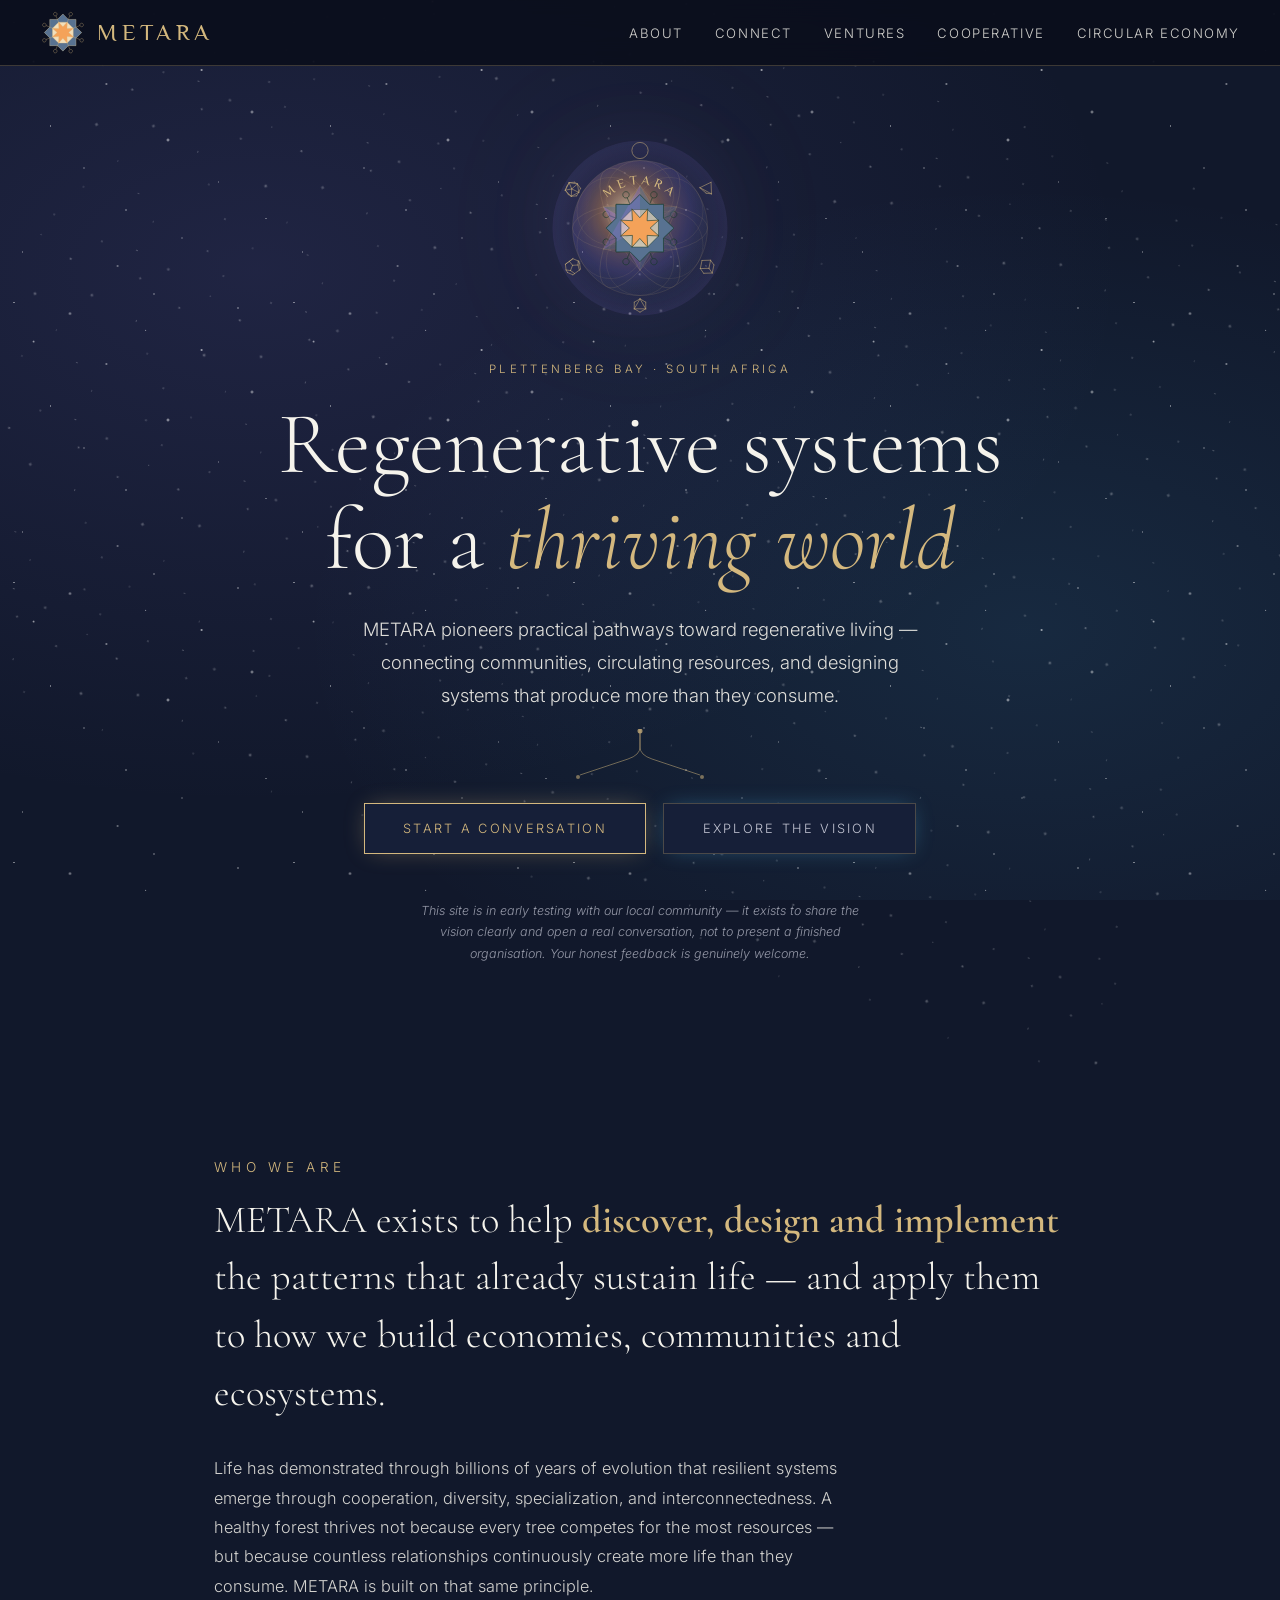
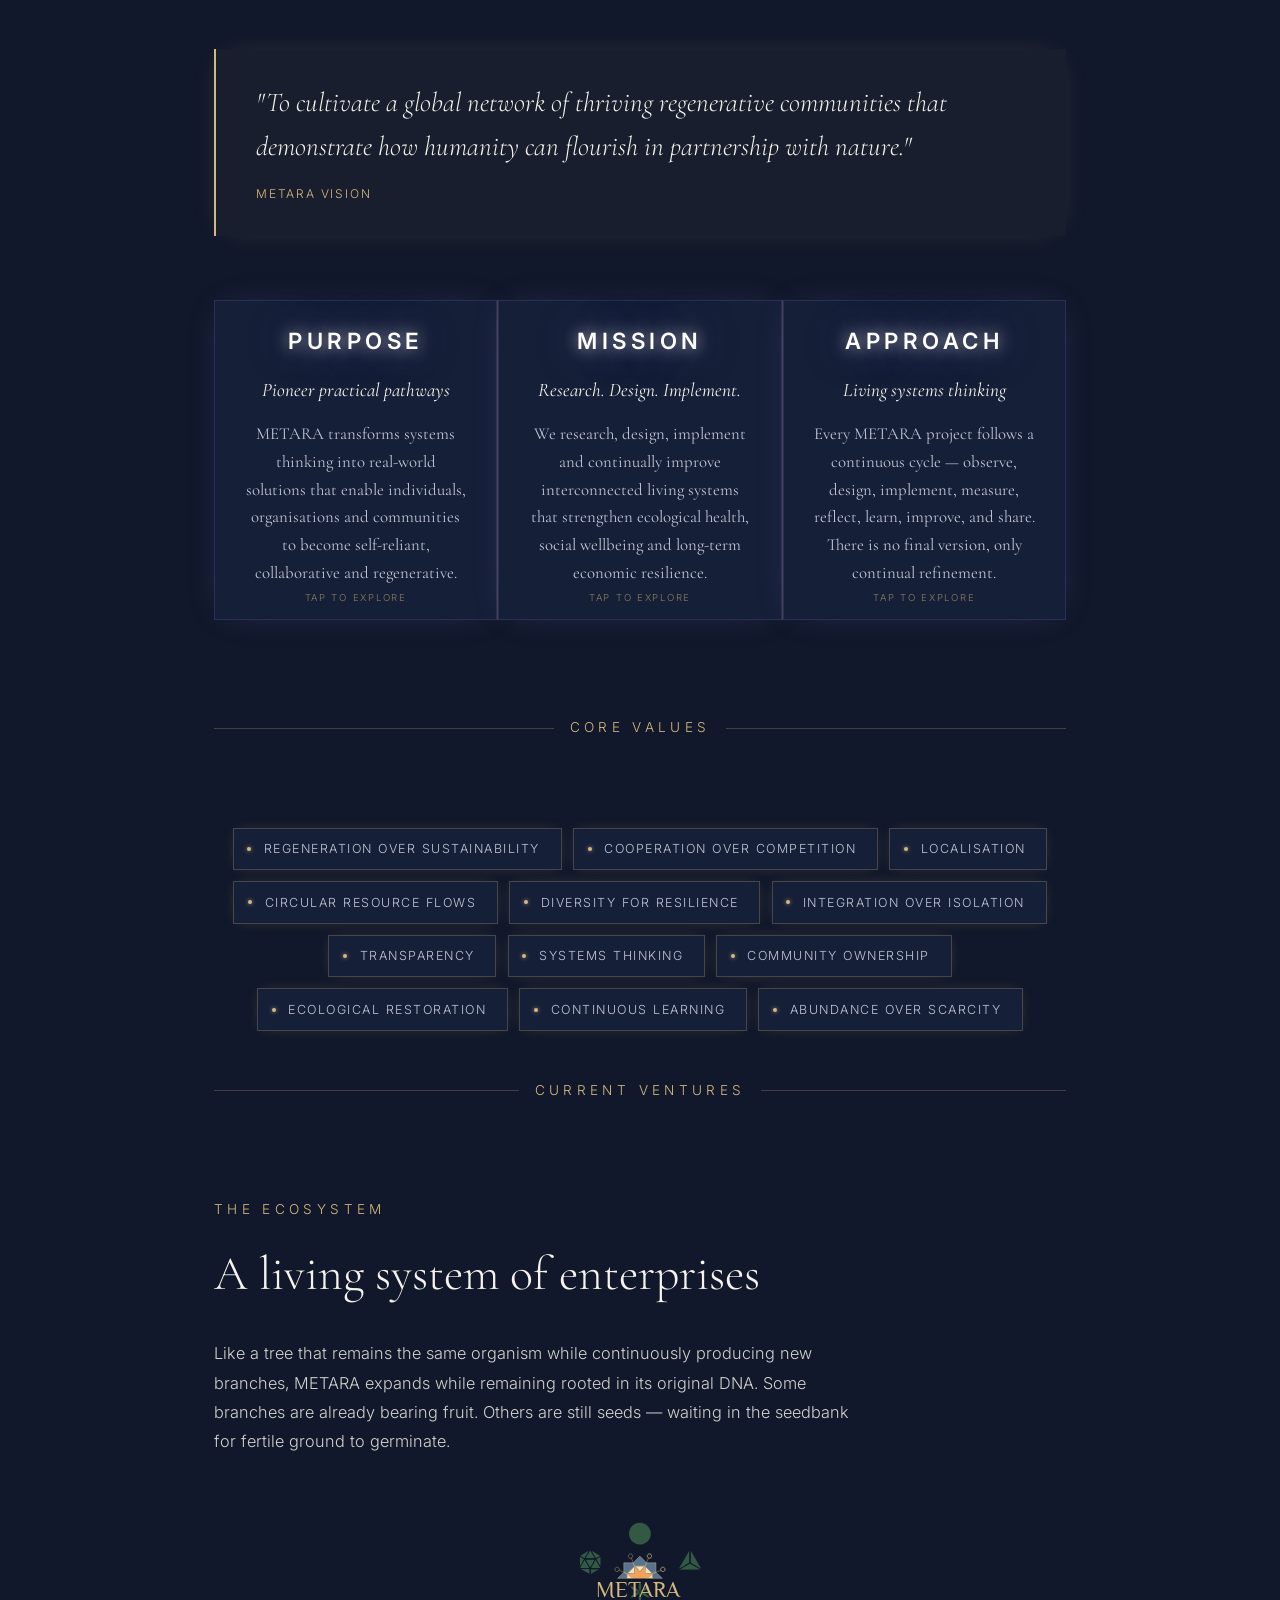
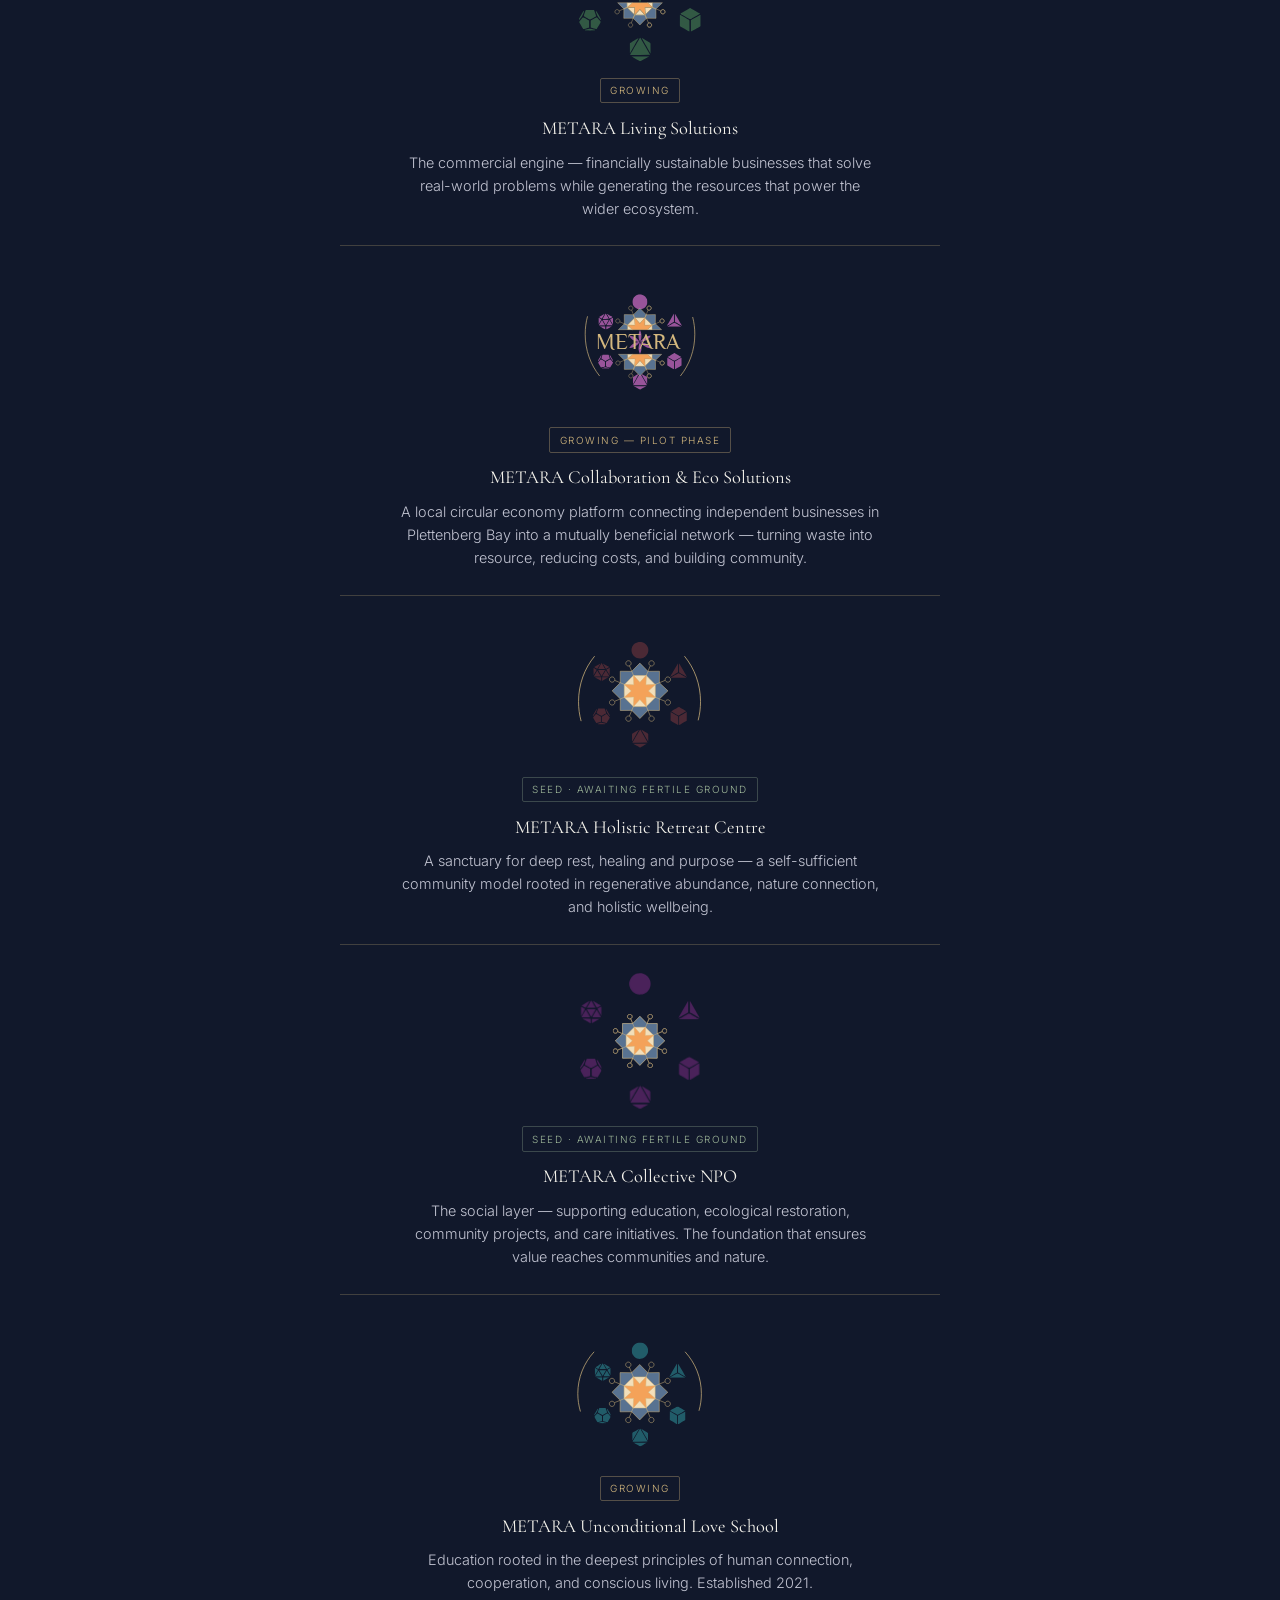
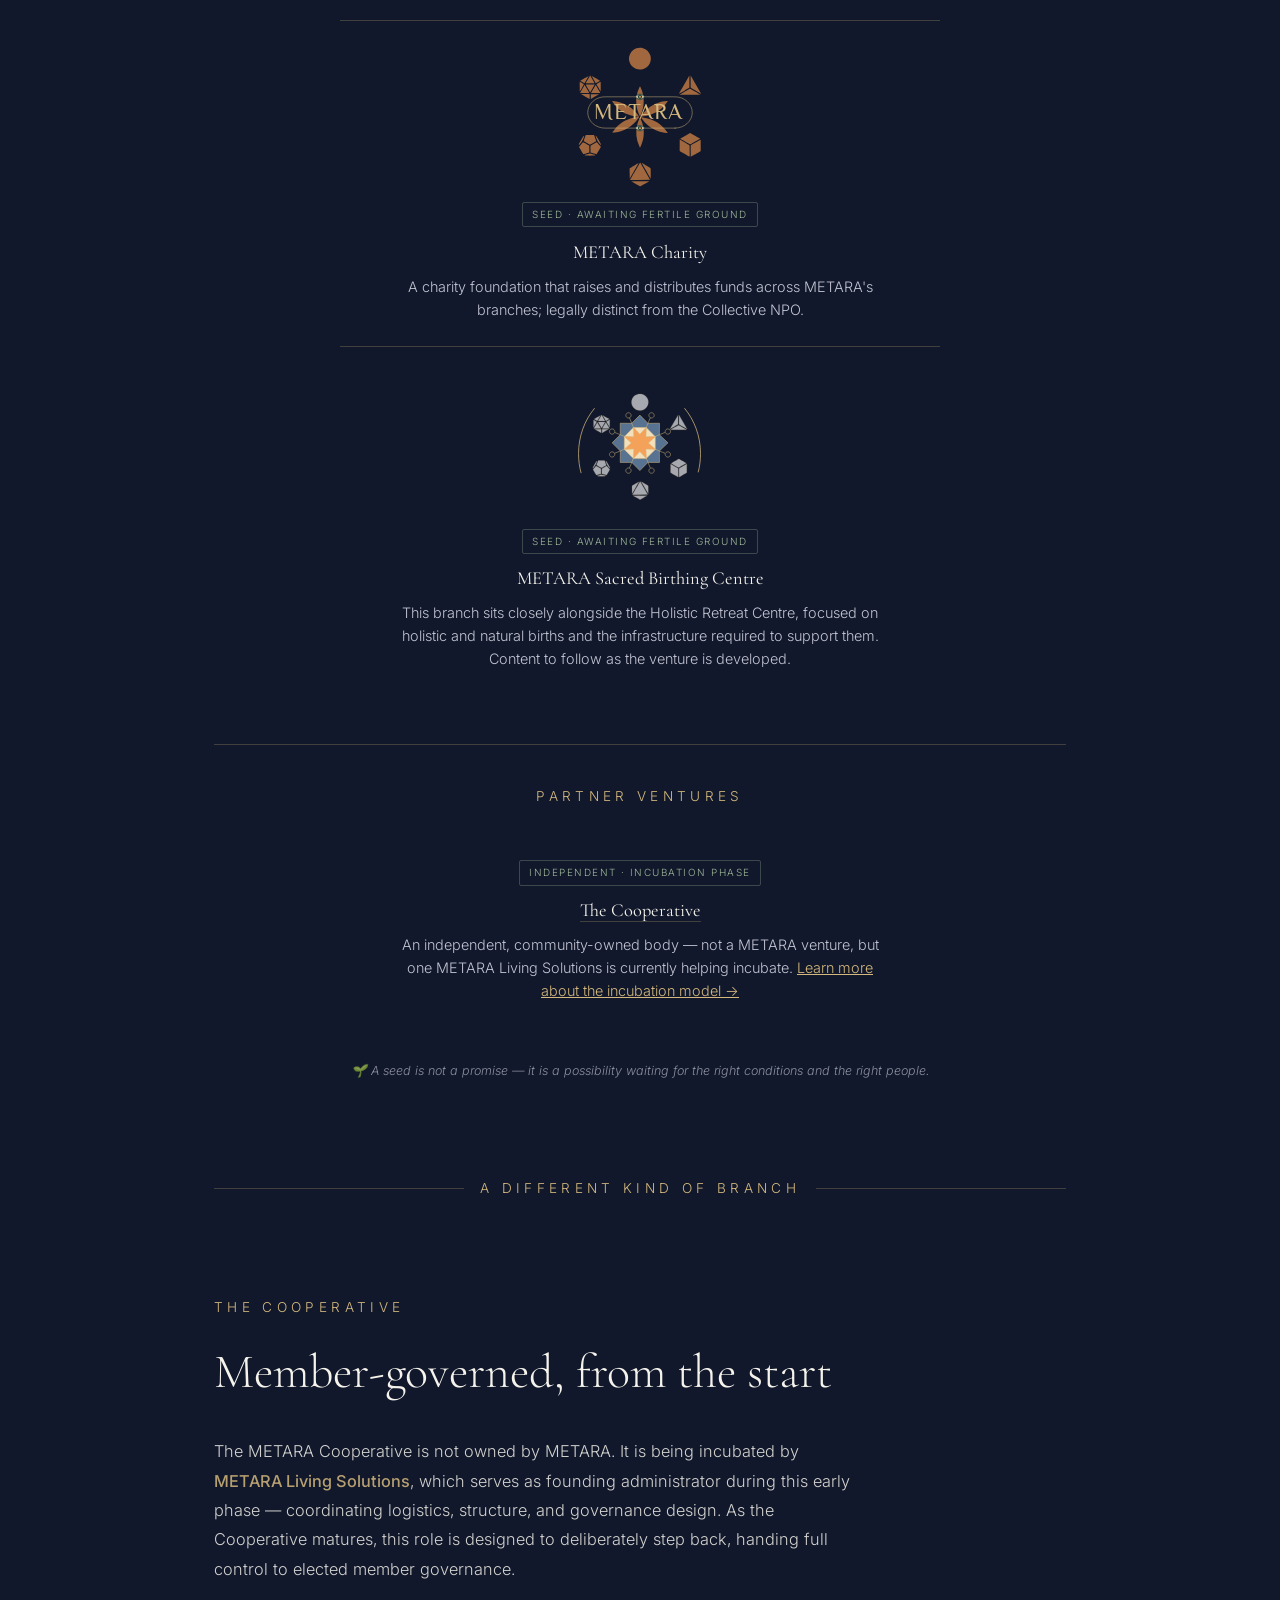
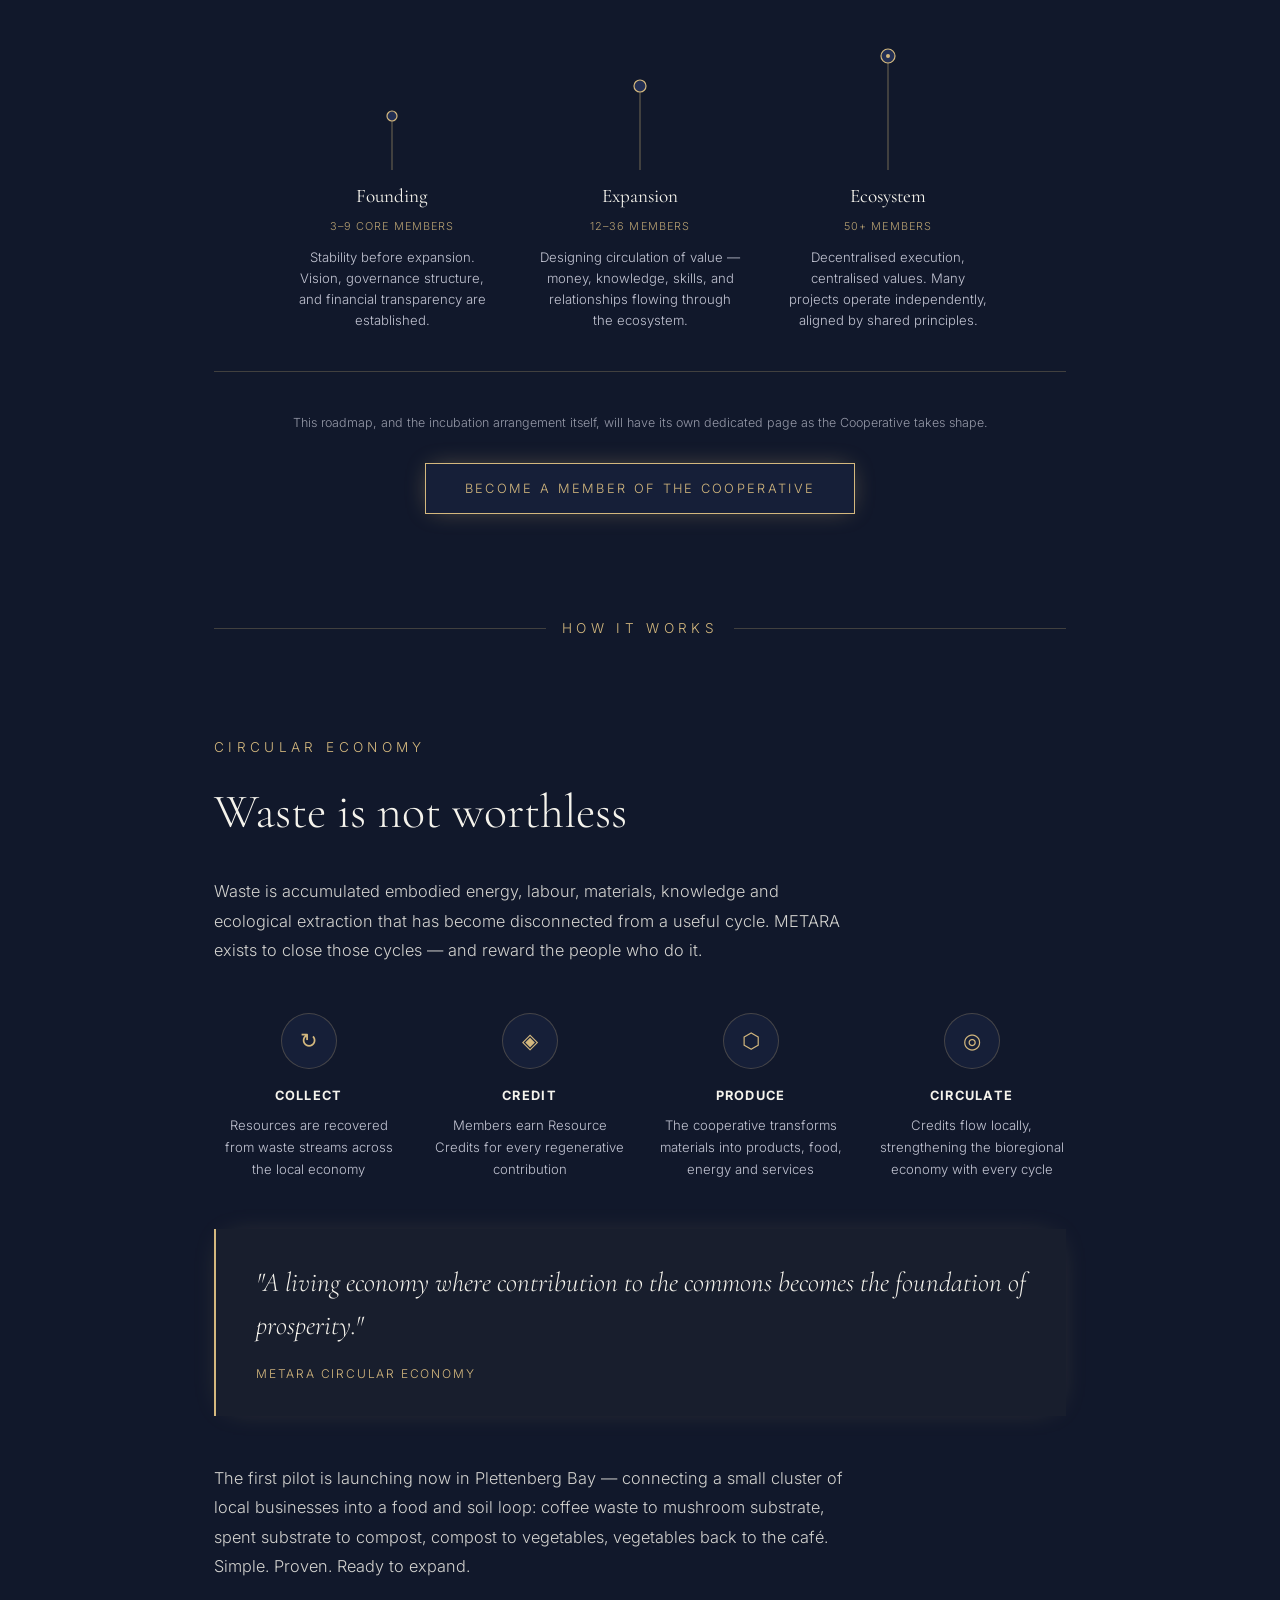
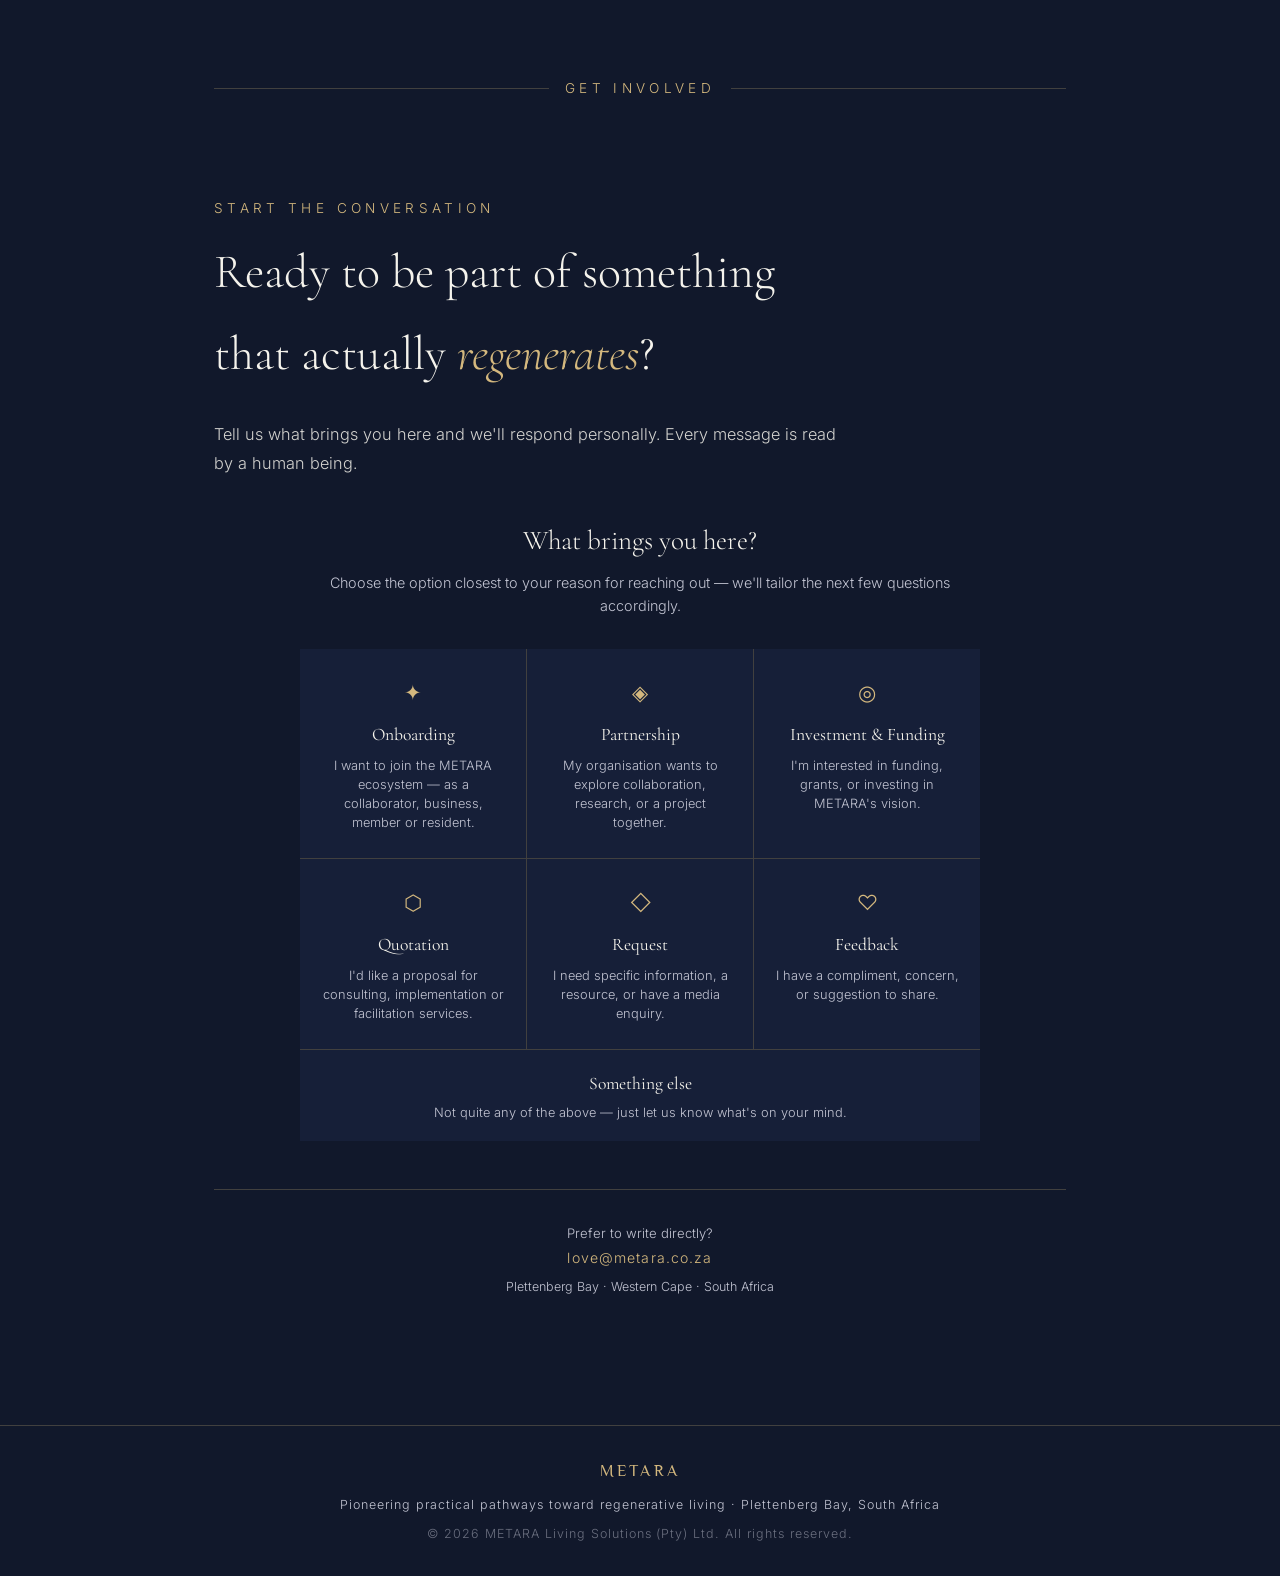
==== index.html @ 715285d2 "Update Index Styling" ====
<!DOCTYPE html>
<html lang="en">
<head>
<meta charset="UTF-8">
<meta name="viewport" content="width=device-width, initial-scale=1.0">
<title>METARA – Regenerative Living Systems</title>
<link rel="preconnect" href="https://fonts.googleapis.com">
<link rel="preconnect" href="https://fonts.gstatic.com" crossorigin>
<link href="https://fonts.googleapis.com/css2?family=Cormorant+Garamond:ital,wght@0,300;0,400;0,600;1,300;1,400;1,600&family=Inter:wght@300;400;500;600&family=Philosopher:ital,wght@0,400;0,700;1,400&display=swap" rel="stylesheet">
<style>
  *, *::before, *::after { box-sizing: border-box; margin: 0; padding: 0; }

  :root {
    --deep: #11182b;
    --cosmos: #161f38;
    --indigo: #232f54;
    --accent: #4fc3f7;
    --gold: #d4b87e;
    --glow: #7b6fd4;
    --text: #f5f3ec;
    --muted: #c2c4d2;
    --border: rgba(212,184,126,0.25);
    --radius: 2px;

    /* METARA mark — logo colours, adjust here to restyle the symbol everywhere */
    --logo-c1: #587291;
    --logo-c2: #f2dfbb;
    --logo-c3: #f4a259;
    --logo-c4: #f5f3ec;
    --logo-stroke: #d4b87e;
  }

  html { scroll-behavior: smooth; overflow-x: hidden; max-width: 100%; }

  svg, img { max-width: 100%; }

  body {
    background: var(--deep);
    color: var(--text);
    font-family: 'Inter', sans-serif;
    font-weight: 300;
    line-height: 1.7;
    overflow-x: hidden;
  }

  /* ── STAR FIELD ── */
  .stars {
    position: fixed; inset: 0; z-index: 0; pointer-events: none;
    background:
      radial-gradient(ellipse at 20% 30%, rgba(123,111,212,0.14) 0%, transparent 60%),
      radial-gradient(ellipse at 80% 70%, rgba(79,195,247,0.10) 0%, transparent 50%),
      var(--deep);
  }
  .stars::before, .stars::after {
    content: '';
    position: absolute; inset: 0;
    background-image:
      radial-gradient(1px 1px at 5% 8%, rgba(255,255,255,0.9) 0%, transparent 100%),
      radial-gradient(1.5px 1.5px at 12% 22%, rgba(255,255,255,0.6) 0%, transparent 100%),
      radial-gradient(1px 1px at 18% 45%, rgba(255,255,255,0.8) 0%, transparent 100%),
      radial-gradient(2px 2px at 25% 12%, rgba(255,255,255,0.5) 0%, transparent 100%),
      radial-gradient(1px 1px at 30% 60%, rgba(255,255,255,0.7) 0%, transparent 100%),
      radial-gradient(1.5px 1.5px at 38% 30%, rgba(255,255,255,0.6) 0%, transparent 100%),
      radial-gradient(1px 1px at 45% 75%, rgba(255,255,255,0.9) 0%, transparent 100%),
      radial-gradient(1px 1px at 52% 18%, rgba(255,255,255,0.5) 0%, transparent 100%),
      radial-gradient(2px 2px at 60% 50%, rgba(255,255,255,0.7) 0%, transparent 100%),
      radial-gradient(1px 1px at 65% 85%, rgba(255,255,255,0.6) 0%, transparent 100%),
      radial-gradient(1.5px 1.5px at 72% 25%, rgba(255,255,255,0.8) 0%, transparent 100%),
      radial-gradient(1px 1px at 78% 65%, rgba(255,255,255,0.5) 0%, transparent 100%),
      radial-gradient(1px 1px at 85% 10%, rgba(255,255,255,0.9) 0%, transparent 100%),
      radial-gradient(2px 2px at 90% 40%, rgba(255,255,255,0.6) 0%, transparent 100%),
      radial-gradient(1px 1px at 95% 78%, rgba(255,255,255,0.7) 0%, transparent 100%),
      radial-gradient(1px 1px at 8% 90%, rgba(255,255,255,0.6) 0%, transparent 100%),
      radial-gradient(1.5px 1.5px at 42% 95%, rgba(255,255,255,0.5) 0%, transparent 100%),
      radial-gradient(1px 1px at 55% 5%, rgba(255,255,255,0.8) 0%, transparent 100%);
    background-size: 280px 280px;
  }
  .stars::after {
    background-size: 180px 180px;
    background-position: 90px 60px;
    opacity: 0.55;
    transform: rotate(20deg);
    animation: twinkle 6s ease-in-out infinite;
  }
  @keyframes twinkle {
    0%, 100% { opacity: 0.4; }
    50% { opacity: 0.7; }
  }
  @media (prefers-reduced-motion: reduce) {
    .stars::after { animation: none; }
  }

  /* ── LAYOUT ── */
  .wrap { position: relative; z-index: 1; }

  section { padding: 6rem 1.5rem; max-width: 900px; margin: 0 auto; scroll-margin-top: calc(var(--nav-h, 90px) + 20px); }

  /* ── NAV ── */
  nav {
    position: fixed; top: 0; left: 0; right: 0; z-index: 100;
    display: flex; align-items: center; justify-content: space-between;
    padding: 0.6rem 2.5rem;
    background: rgba(10,14,26,0.85);
    backdrop-filter: blur(12px);
    border-bottom: 1px solid var(--border);
  }
  nav .nav-logo {
    font-family: 'Philosopher', serif;
    font-size: 1.45rem; font-weight: 400; letter-spacing: 0.2em;
    color: var(--gold); text-decoration: none;
    display: inline-flex; align-items: center; gap: 0.7rem;
  }
  .nav-logo-mark { display: inline-flex; align-items: center; height: 46px; flex-shrink: 0; }
  .nav-logo-mark svg { height: 100%; width: auto; display: block; }
  nav ul { list-style: none; display: flex; gap: 2rem; }
  nav ul a {
    color: var(--text); opacity: 0.85; text-decoration: none;
    font-size: 0.82rem; letter-spacing: 0.12em; text-transform: uppercase;
    transition: color 0.3s, opacity 0.3s;
  }
  nav ul a:hover { color: var(--accent); opacity: 1; }

  /* ── NAV TOGGLE (mobile dropdown) ── */
  .nav-toggle {
    display: none; flex-direction: column; justify-content: center; gap: 5px;
    width: 34px; height: 34px; background: none; border: none; cursor: pointer;
    padding: 0; z-index: 101;
  }
  .nav-toggle span {
    display: block; width: 100%; height: 1px; background: var(--gold);
    transition: transform 0.3s ease, opacity 0.3s ease;
  }
  .nav-toggle[aria-expanded="true"] span:nth-child(1) { transform: translateY(6px) rotate(45deg); }
  .nav-toggle[aria-expanded="true"] span:nth-child(2) { opacity: 0; }
  .nav-toggle[aria-expanded="true"] span:nth-child(3) { transform: translateY(-6px) rotate(-45deg); }

  /* ── HERO ── */
  .hero {
    min-height: 100vh; display: flex; flex-direction: column;
    align-items: center; justify-content: center;
    text-align: center; padding: 8rem 1.5rem 6rem;
    position: relative; z-index: 1;
  }
  .hero-logo {
    width: 200px; height: 200px;
    display: flex; align-items: center; justify-content: center;
    margin-bottom: 2rem;
    filter: drop-shadow(0 0 40px rgba(123,111,212,0.35)) drop-shadow(0 0 70px rgba(212,184,126,0.15));
    animation: float 6s ease-in-out infinite;
  }
  .hero-logo svg { width: 100%; height: 100%; }
  @keyframes float {
    0%, 100% { transform: translateY(0); }
    50% { transform: translateY(-10px); }
  }
  .hero-eyebrow {
    font-size: 0.72rem; letter-spacing: 0.3em; text-transform: uppercase;
    color: var(--gold); margin-bottom: 1rem;
  }
  .hero h1 {
    font-family: 'Cormorant Garamond', serif;
    font-size: clamp(2.8rem, 7vw, 5.5rem);
    font-weight: 300; line-height: 1.1;
    color: var(--text); margin-bottom: 1.5rem;
  }
  .hero h1 em { font-style: italic; color: var(--gold); }
  .hero-sub {
    font-size: 1.15rem; color: var(--text); opacity: 0.9; max-width: 580px;
    margin: 0 auto 1rem; line-height: 1.8;
  }
  .hero-fork { display: block; margin: 0 auto; opacity: 0.9; }
  .hero-cta-row { margin-top: 0.5rem; }
  .hero-testing-note {
    margin-top: 2.5rem; max-width: 460px;
    font-size: 0.78rem; font-style: italic; color: var(--muted);
    opacity: 0.75; line-height: 1.7;
  }
  .btn {
    display: inline-block; padding: 0.85rem 2.4rem;
    border: 1px solid var(--gold); color: var(--gold);
    text-decoration: none; font-size: 0.8rem;
    letter-spacing: 0.18em; text-transform: uppercase;
    transition: all 0.3s; margin: 0.4rem;
    background: var(--cosmos);
    box-shadow: 0 0 24px -6px rgba(212,184,126,0.45);
  }
  .btn:hover { background: var(--gold); color: var(--deep); box-shadow: none; }
  .btn-ghost {
    border-color: rgba(200,169,110,0.3); color: var(--muted);
    box-shadow: 0 0 22px -6px rgba(79,195,247,0.4);
  }
  .btn-ghost:hover { border-color: var(--accent); color: var(--accent); background: transparent; box-shadow: none; }

  /* ── DIVIDER ── */
  .divider {
    display: flex; align-items: center; gap: 1rem;
    max-width: 900px; margin: 0 auto; padding: 0 1.5rem;
    position: relative; z-index: 1;
  }
  .divider::before, .divider::after {
    content: ''; flex: 1; height: 1px; background: var(--border);
  }
  .divider span {
    font-size: 0.85rem; letter-spacing: 0.32em; text-transform: uppercase;
    color: var(--gold); white-space: nowrap;
  }

  /* ── WHAT WE ARE ── */
  .what-intro {
    font-family: 'Cormorant Garamond', serif;
    font-size: clamp(1.5rem, 3.5vw, 2.4rem);
    font-weight: 300; line-height: 1.5; color: var(--text);
    margin-bottom: 2rem;
  }
  .what-intro strong { font-weight: 600; color: var(--gold); }

  /* ── PILLARS ── */
  .pillars { display: grid; grid-template-columns: repeat(3, 1fr); gap: 1px; background: var(--border); margin-top: 4rem; perspective: 1600px; }
  @media (max-width: 860px) {
    .pillars { grid-template-columns: 1fr; }
    .pillar { height: 300px; }
  }

  .pillar { height: 320px; cursor: pointer; position: relative; }
  .pillar-inner {
    position: relative; width: 100%; height: 100%;
    transition: transform 0.7s cubic-bezier(0.4, 0.2, 0.2, 1);
    transform-style: preserve-3d;
  }
  .pillar.flipped .pillar-inner { transform: rotateY(180deg); }

  .pillar-face {
    position: absolute; inset: 0;
    backface-visibility: hidden;
    background: var(--cosmos);
    border: 1px solid rgba(123,111,212,0.2);
    padding: 2.2rem 1.8rem 3rem;
    display: flex; flex-direction: column; align-items: center; justify-content: center;
    text-align: center;
    transition: background 0.3s, border-color 0.3s, box-shadow 0.3s;
    box-shadow: 0 0 34px -14px rgba(123,111,212,0.35);
  }
  .pillar:hover .pillar-face {
    background: var(--indigo);
    border-color: rgba(212,184,126,0.35);
    box-shadow: none;
  }

  .pillar-num {
    font-family: 'Inter', sans-serif;
    font-size: 1.4rem; font-weight: 600; letter-spacing: 0.2em; text-transform: uppercase;
    color: #ffffff;
    text-shadow: 0 0 16px rgba(255,255,255,0.7), 0 0 40px rgba(123,111,212,0.6), 0 0 80px rgba(212,184,126,0.2);
    margin-bottom: 1.1rem; display: block;
  }
  .pillar h3 {
    font-family: 'Cormorant Garamond', serif;
    font-size: 1.2rem; font-weight: 400; font-style: italic; color: var(--text);
    margin-bottom: 1rem; line-height: 1.4;
  }
  .pillar p {
    font-family: 'Cormorant Garamond', serif;
    font-size: 1.05rem; color: var(--muted); line-height: 1.65; font-weight: 400;
  }

  .pillar-face--back {
    transform: rotateY(180deg);
    background: var(--indigo);
    border-color: rgba(212,184,126,0.3);
  }
  .pillar-face--back .pillar-num {
    font-size: 1.0rem; margin-bottom: 0.9rem;
    text-shadow: 0 0 12px rgba(255,255,255,0.5), 0 0 30px rgba(123,111,212,0.5);
  }
  .pillar-face--back p {
    font-size: 0.95rem; color: var(--text); opacity: 0.92; line-height: 1.7; font-style: italic;
  }
  .pillar-flip-hint {
    position: absolute; bottom: 0.85rem; left: 0; right: 0; text-align: center;
    font-family: 'Inter', sans-serif; font-style: normal;
    font-size: 0.6rem; letter-spacing: 0.18em; text-transform: uppercase;
    color: var(--gold); opacity: 0.6;
  }

  /* ── VISION BLOCK ── */
  .vision-block {
    border-left: 2px solid var(--gold);
    padding: 2rem 2.5rem; margin: 3rem 0;
    background: rgba(200,169,110,0.04);
    box-shadow: 0 0 30px -14px rgba(212,184,126,0.3);
  }
  .vision-block p {
    font-family: 'Cormorant Garamond', serif;
    font-size: clamp(1.2rem, 2.5vw, 1.7rem);
    font-weight: 300; font-style: italic;
    color: var(--text); line-height: 1.6;
  }
  .vision-block cite {
    display: block; margin-top: 1rem;
    font-size: 0.75rem; letter-spacing: 0.15em; text-transform: uppercase;
    color: var(--gold); font-style: normal;
  }

  /* ── VENTURES ── */
  .ventures { list-style: none; max-width: 600px; margin-left: auto; margin-right: auto; }
  .ventures li {
    display: block; text-align: center;
    padding: 1.6rem 0; border-bottom: 1px solid var(--border);
  }
  .ventures li:last-child { border-bottom: none; }
  .venture-status {
    display: inline-block; font-family: 'Inter', sans-serif;
    font-size: 0.62rem; letter-spacing: 0.15em; text-transform: uppercase;
    padding: 0.2rem 0.6rem; border-radius: 2px; margin-bottom: 0.6rem;
  }
  .venture-status--active { color: var(--gold); border: 1px solid rgba(212,184,126,0.35); }
  .venture-status--seed { color: #9fb89a; border: 1px solid rgba(159,184,154,0.3); }

  /* ── COOPERATIVE ARC ── */
  .coop-arc {
    display: flex; align-items: flex-end; justify-content: center;
    gap: 3rem; margin-top: 3.5rem; flex-wrap: wrap;
    border-bottom: 1px solid var(--border); padding-bottom: 2.5rem;
  }
  .coop-stage { display: flex; flex-direction: column; align-items: center; max-width: 200px; text-align: center; }
  .coop-stem { display: block; margin-bottom: 0.6rem; }
  .coop-stage h4 {
    font-family: 'Cormorant Garamond', serif;
    font-size: 1.2rem; font-weight: 400; color: var(--text); margin-bottom: 0.3rem;
  }
  .coop-stage-meta {
    display: block; font-size: 0.68rem; letter-spacing: 0.1em; text-transform: uppercase;
    color: var(--gold); margin-bottom: 0.7rem; opacity: 0.85;
  }
  .coop-stage p { font-size: 0.82rem; color: var(--muted); line-height: 1.6; }
  @media (max-width: 700px) {
    .coop-arc { flex-direction: column; align-items: center; gap: 2rem; }
    .coop-stem { height: 50px !important; }
  }
  .ventures h4 {
    font-family: 'Cormorant Garamond', serif;
    font-size: 1.15rem; font-weight: 400; color: var(--text);
  }
  .ventures p { font-size: 0.9rem; color: var(--muted); margin-top: 0.4rem; line-height: 1.6; max-width: 480px; margin-left: auto; margin-right: auto; }
  .venture-logo-wrap {
    width: 130px; height: 130px; margin: 0 auto 0.8rem;
    border-radius: 50%;
    background: radial-gradient(circle, rgba(255,255,255,0.86) 0%, rgba(255,255,255,0.86) 52%, rgba(255,255,255,0.31) 68%, rgba(255,255,255,0) 80%);
    display: flex; align-items: center; justify-content: center;
  }
  .venture-logo { display: block; height: 84px; width: auto; margin: 0; }
  .venture-logo-inline-wrap { width: 140px; height: 140px; margin: 0 auto 0.8rem; }
  .venture-logo-inline-wrap svg { width: 100%; height: 100%; display: block; }

  /* ── HOW IT WORKS ── */
  .cycle {
    display: grid; grid-template-columns: repeat(auto-fit, minmax(160px, 1fr));
    gap: 2rem; margin-top: 3rem; text-align: center;
  }
  .cycle-step { position: relative; }
  .cycle-icon {
    width: 56px; height: 56px; border-radius: 50%;
    border: 1px solid var(--border); display: flex; align-items: center;
    justify-content: center; margin: 0 auto 1rem;
    font-family: 'Cormorant Garamond', serif;
    font-size: 1.3rem; color: var(--gold);
    background: var(--cosmos);
  }
  .cycle-step h4 {
    font-size: 0.8rem; letter-spacing: 0.1em; text-transform: uppercase;
    color: var(--text); margin-bottom: 0.4rem;
  }
  .cycle-step p { font-size: 0.82rem; color: var(--muted); }

  /* ── SECTION HEADERS ── */
  .section-label {
    font-size: 0.85rem; letter-spacing: 0.32em; text-transform: uppercase;
    color: var(--gold); margin-bottom: 0.8rem; display: block;
  }
  .section-title {
    font-family: 'Cormorant Garamond', serif;
    font-size: clamp(1.8rem, 4vw, 3rem);
    font-weight: 300; color: var(--text); margin-bottom: 1.5rem;
  }
  .section-body { color: var(--text); opacity: 0.85; font-size: 1.02rem; max-width: 640px; line-height: 1.8; }

  /* ── VALUES ── */
  .values-grid {
    display: flex; flex-wrap: wrap; justify-content: center; gap: 0.7rem;
    margin-top: 2.5rem;
  }
  .value-tag {
    position: relative;
    padding: 0.6rem 1.3rem 0.6rem 1.9rem; border: 1px solid var(--border);
    font-family: 'Inter', sans-serif; font-weight: 300;
    font-size: 0.78rem; text-transform: uppercase; letter-spacing: 0.12em;
    color: var(--muted);
    transition: border-color 0.3s, color 0.3s, box-shadow 0.3s;
    background: var(--cosmos);
    box-shadow: 0 0 16px -6px rgba(212,184,126,0.3);
  }
  .value-tag::before {
    content: ''; position: absolute; left: 0.85rem; top: 50%;
    width: 4px; height: 4px; border-radius: 50%;
    background: var(--gold); transform: translateY(-50%);
    box-shadow: 0 0 4px rgba(212,184,126,0.8);
    animation: star-pulse 3.2s ease-in-out infinite;
    animation-delay: var(--pulse-delay, 0s);
  }
  .value-tag:hover { border-color: var(--gold); color: var(--gold); box-shadow: none; }
  .value-tag:hover::before { animation-duration: 1s; }
  @keyframes star-pulse {
    0%, 100% { opacity: 0.35; box-shadow: 0 0 3px rgba(212,184,126,0.5); }
    50% { opacity: 1; box-shadow: 0 0 8px rgba(212,184,126,1); }
  }
  @media (prefers-reduced-motion: reduce) {
    .value-tag::before { animation: none; opacity: 0.7; }
  }

  /* ── CONTACT ── */
  .contact-box {
    background: var(--cosmos); border: 1px solid var(--border);
    padding: 3.5rem 2.5rem; text-align: center;
    box-shadow: 0 0 40px -12px rgba(212,184,126,0.25);
  }
  .contact-box h2 {
    font-family: 'Cormorant Garamond', serif;
    font-size: clamp(1.6rem, 3.5vw, 2.6rem);
    font-weight: 300; margin-bottom: 1rem; color: var(--text);
  }
  .contact-box p { color: var(--muted); margin-bottom: 2rem; max-width: 480px; margin-left: auto; margin-right: auto; margin-bottom: 2rem; }
  .contact-detail {
    font-size: 0.85rem; color: var(--muted); margin-top: 2rem;
  }
  .contact-detail a { color: var(--gold); text-decoration: none; }

  /* ── FOOTER ── */
  footer {
    border-top: 1px solid var(--border); padding: 2rem 1.5rem;
    text-align: center; position: relative; z-index: 1;
    color: var(--muted); font-size: 0.78rem; letter-spacing: 0.08em;
  }
  footer .f-logo {
    font-family: 'Philosopher', serif;
    font-size: 1rem; color: var(--gold); letter-spacing: 0.2em;
    display: block; margin-bottom: 0.5rem;
  }

  /* ── MOBILE ── */
  /* Switches to the hamburger well before the text nav items start
     crowding the METARA logo -- confirmed by testing: at 850-900px the
     text nav ("ABOUT" especially) was already touching the logo, and
     "CIRCULAR ECONOMY" was wrapping to two lines. This trigger is
     intentionally separate from the @media (max-width: 640px) block
     below (which handles general small-screen content spacing) so that
     tightening this breakpoint further later doesn't accidentally change
     unrelated mobile padding/font-size rules, and vice versa. */
  @media (max-width: 960px) {
    .nav-toggle { display: flex; }
    nav ul#nav-menu {
      position: absolute; top: 100%; left: 0; right: 0;
      flex-direction: column; gap: 0; margin: 0; padding: 0.5rem 0;
      background: rgba(10,14,26,0.97); backdrop-filter: blur(12px);
      border-bottom: 1px solid var(--border);
      max-height: 0; overflow: hidden; opacity: 0;
      transition: max-height 0.35s ease, opacity 0.25s ease;
    }
    nav ul#nav-menu.nav-open { max-height: 70vh; opacity: 1; }
    nav ul#nav-menu li { width: 100%; text-align: center; }
    nav ul#nav-menu a {
      display: block; padding: 0.9rem 1.5rem;
      border-top: 1px solid rgba(212,184,126,0.08);
    }
    nav ul#nav-menu li:first-child a { border-top: none; }
  }

  @media (max-width: 640px) {
    section { padding: 4rem 1.2rem; }
    .vision-block { padding: 1.5rem; }
    .contact-box { padding: 2.5rem 1.5rem; }
    .divider span { font-size: 0.68rem; letter-spacing: 0.2em; }
    .section-label { font-size: 0.72rem; letter-spacing: 0.22em; }
    .pillars { grid-template-columns: 1fr; }
    .pillar { height: 280px; }
  }

  @media (prefers-reduced-motion: reduce) {
    .hero-logo { animation: none; }
    .pillar-inner { transition: none; }
  }
</style>
<script src="https://challenges.cloudflare.com/turnstile/v0/api.js" async defer></script>

<!--
  ============================================================================
  METARA TREE OVERLAY -- this block and the matching one at the end of
  <body> (search for "METARA TREE OVERLAY MARKUP") are GENERATED by
  merge-tree-into-site.py from metara-tree-interactive.html. Do not
  hand-edit either block or the companion metara-tree.js file -- edit the
  standalone source and re-run that script instead. See its own header
  comment for the full explanation, including several real bugs (CSS
  specificity, layout timing, a CSP-driven total production failure) that
  were each invisible from reading the code and only showed up in an
  actual rendered/deployed browser.
  ============================================================================
-->

<style id="mt-tree-styles">

  #mt-overlay{ position:fixed; inset:0; z-index:9999; }
  #mt-scroll{ position:absolute; inset:0; overflow-y:auto; -webkit-overflow-scrolling:touch; }
  .mt-close-btn{
    position:fixed; top:22px; right:26px; z-index:10001;
    width:40px; height:40px; border-radius:50%;
    background:rgba(22,31,56,0.75); border:1px solid rgba(245,243,236,0.25);
    color:#f5f3ec; font-size:1.1rem; line-height:1; cursor:pointer;
    display:flex; align-items:center; justify-content:center;
    transition:background .25s ease, border-color .25s ease, transform .25s ease;
    backdrop-filter:blur(6px);
  }
  .mt-close-btn:hover{background:rgba(35,47,84,0.9); border-color:#d4b87e; transform:rotate(90deg);}
  @media (max-width:900px){ .mt-close-btn{top:14px; right:14px;} }

  #mt-overlay{
    --deep:#11182b;
    --cosmos:#161f38;
    --indigo:#232f54;
    --accent:#4fc3f7;
    --gold:#d4b87e;
    --glow:#7b6fd4;
    --text:#f5f3ec;
    --muted:#c2c4d2;
    --econ:#329aa6;    /* Collaborations */
    --social:#e6668e;  /* Sanctuaries */
    --eco:#4fc3f7;      /* Regenerative Circulations */
    --charity:#c97b4a;
    --vine-progress:0;
  
    margin:0;
    background:var(--deep);
    color:var(--text);
    font-family:'Cormorant Garamond', serif;
    overflow-x:hidden;
  }
  #mt-overlay, #mt-overlay *{box-sizing:border-box;}
  #mt-scroll{scroll-behavior:smooth; overflow-x:hidden;}
  
  #mt-overlay h1, #mt-overlay h2, #mt-overlay h3, #mt-overlay .mt-display{font-family:'Philosopher', serif; font-weight:400; margin:0;}
  .mt-eyebrow{
    font-family:'Inter', sans-serif;
    font-size:0.72rem;
    letter-spacing:3.2px;
    text-transform:uppercase;
    color:var(--accent);
    margin-bottom:10px;
  }
  .mt-chapter-nav{
    font-family:'Inter', sans-serif;
    font-size:0.78rem;
    letter-spacing:1.6px;
    text-transform:uppercase;
    color:var(--accent);
    text-align:center;
    opacity:0.85;
  }
  .mt-muted{color:var(--muted);}
  #mt-overlay ::selection{background:var(--gold); color:var(--deep);}

  .mt-bg-glow{
    position:fixed; inset:0; z-index:0; pointer-events:none;
    background:
      radial-gradient(ellipse 800px 500px at 50% 0%, rgba(123,111,212,0.13), transparent 60%),
      radial-gradient(ellipse 700px 500px at 50% 100%, rgba(212,184,126,0.09), transparent 60%);
  }

  .mt-journey{position:relative; z-index:1;}

  /* ---------- subtle zone grouping: sun / canopy / trunk / roots / soil ---------- */
  .mt-zone{position:relative;}
  .mt-zone::before{
    content:''; position:absolute; inset:0; z-index:0; pointer-events:none;
  }
  .mt-zone-sun::before{
    background:radial-gradient(ellipse 760px 520px at 50% 15%, rgba(212,184,126,0.07), transparent 65%);
  }
  .mt-zone-canopy::before{
    background:linear-gradient(180deg, rgba(79,195,247,0.05) 0%, transparent 12%, transparent 88%, rgba(79,195,247,0.035) 100%);
  }
  .mt-zone-trunk::before{
    background:radial-gradient(ellipse 720px 620px at 50% 50%, rgba(212,184,126,0.06), transparent 70%);
  }
  .mt-zone-roots::before{
    background:linear-gradient(180deg, rgba(123,111,212,0.05) 0%, transparent 15%, transparent 85%, rgba(123,111,212,0.04) 100%);
  }
  .mt-zone-soil::before{
    background:radial-gradient(ellipse 820px 420px at 50% 100%, rgba(138,154,122,0.09), transparent 65%);
  }
  .mt-zone-divider{
    width:70px; height:1px; margin:0 auto; position:relative; z-index:1;
    background:linear-gradient(90deg, transparent, rgba(245,243,236,0.16), transparent);
  }

  /* ---------- side chapter-rail: fixed guide + subtle continuous growth line ---------- */
  .mt-side-rail{
    position:fixed; right:30px; top:13vh; height:74vh; width:2px; z-index:20;
  }
  .mt-side-rail .mt-track{
    position:absolute; inset:0; border-radius:2px;
    background:rgba(245,243,236,0.08);
  }
  .mt-side-rail .mt-fill{
    position:absolute; left:0; top:0; width:100%; height:100%;
    transform-origin:top; transform:scaleY(0);
    border-radius:2px;
    background:linear-gradient(to bottom, var(--glow), var(--accent) 35%, var(--gold) 70%, var(--charity));
    box-shadow:0 0 7px rgba(212,184,126,0.45);
    transition:transform .08s linear;
  }
  /* The dot's hit-target (.mt-chapter-dot) and its visible circle (::before)
     are deliberately separate: on mobile the tap target grows well past
     what looks like the dot, so it stays reliably tappable without the
     dot itself growing and becoming a visually heavy blob on a small
     screen. Desktop keeps them the same size, so nothing changes there. */
  .mt-chapter-dot{
    position:absolute; left:50%; width:11px; height:11px;
    transform:translate(-50%,-50%); cursor:pointer; pointer-events:auto;
    display:flex; align-items:center; justify-content:center;
  }
  .mt-chapter-dot::before{
    content:''; display:block; width:100%; height:100%; border-radius:50%;
    background:var(--cosmos); border:1.5px solid rgba(245,243,236,0.28);
    transition:background .45s ease, border-color .45s ease, box-shadow .45s ease, transform .3s ease;
  }
  .mt-chapter-dot:hover::before{transform:scale(1.25);}
  .mt-chapter-dot.mt-active::before{
    background:var(--gold); border-color:var(--gold);
    box-shadow:0 0 9px rgba(212,184,126,0.75);
  }
  .mt-chapter-dot .mt-tip{
    position:absolute; right:20px; top:50%; transform:translateY(-50%);
    font-family:'Inter',sans-serif; font-size:0.66rem; letter-spacing:1.6px; text-transform:uppercase;
    color:var(--muted); white-space:nowrap; opacity:0 !important; pointer-events:none; transition:opacity .3s ease;
    cursor:pointer;
  }
  .mt-chapter-dot.mt-active .mt-tip, .mt-chapter-dot:hover .mt-tip{pointer-events:auto;}
  .mt-chapter-dot:hover .mt-tip, .mt-chapter-dot.mt-active .mt-tip{opacity:1 !important; color:var(--gold);}

  /* Compact mobile mode: the rail stays (its jump-to-section function is
     worth keeping), but sheds anything that would compete with content
     on a small screen -- no text labels at all, a thinner/shorter track
     tucked closer to the edge, and a smaller visible dot. The tap target
     itself is NOT shrunk to match (see .mt-chapter-dot sizing above) so it
     stays comfortably tappable despite looking small. */
  @media (max-width: 900px){
    .mt-side-rail{ right:10px; top:16vh; height:68vh; }
    .mt-chapter-dot{ width:26px; height:26px; }
    .mt-chapter-dot::before{ width:7px; height:7px; }
    .mt-chapter-dot .mt-tip{ display:none; }
  }
  @media (max-width: 480px){
    .mt-side-rail{ right:7px; }
  }

  #mt-overlay section{position:relative; z-index:1; padding:100px 24px; max-width:900px; margin:0 auto;}
  @media (max-width:720px){ #mt-overlay section{padding:70px 18px;} }

  /* ---------- hero ---------- */
  .mt-hero{padding-top:110px; padding-bottom:20px; text-align:center; max-width:760px;}
  .mt-hero-mark{
    width:200px; height:200px; margin:0 auto 30px;
    filter:drop-shadow(0 0 40px rgba(123,111,212,0.35)) drop-shadow(0 0 70px rgba(212,184,126,0.15));
  }
  .mt-hero-mark svg{width:100%; height:100%; display:block;}
  .mt-hero .mt-eyebrow{
    color:var(--gold); justify-content:center; display:flex;
  }
  .mt-hero h1{font-size:clamp(2.6rem,6vw,4.2rem); line-height:1.1; color:var(--text);}
  .mt-hero .mt-sub{
    font-size:1.3rem; color:var(--muted); font-style:italic; margin-top:20px;
    max-width:600px; margin-left:auto; margin-right:auto;
  }
  .mt-coherence-pill{
    display:inline-block; margin-top:38px; padding:14px 30px;
    border:1px dashed var(--gold); border-radius:999px;
    font-family:'Philosopher', serif; font-size:1.2rem; color:var(--text);
  }
  .mt-scroll-cue{margin-top:26px; font-family:'Inter',sans-serif; font-size:0.68rem; letter-spacing:2px; text-transform:uppercase; color:var(--muted); opacity:0.6;}
  .mt-scroll-cue span{display:block; margin-top:8px; animation:bob 1.8s ease-in-out infinite;}
  @keyframes bob{0%,100%{transform:translateY(0);}50%{transform:translateY(6px);}}

  /* ---------- life force / sun ---------- */
  .mt-lifeforce{text-align:center; padding-top:10px; padding-bottom:20px;}
  .mt-sun-stage{position:relative; width:190px; height:190px; margin:0 auto;}
  .mt-sunburst{position:absolute; inset:0; width:100%; height:100%;}
  .mt-sunburst svg{width:100%; height:100%;}
  .mt-sun-sphere{
    position:absolute; top:50%; left:50%; transform:translate(-50%,-50%);
    width:32%; height:32%; border-radius:50%;
    background:radial-gradient(circle at 38% 34%, #f5f3ec 0%, #f2dfbb 45%, #d4b87e 100%);
    box-shadow:0 0 1px 1px rgba(212,184,126,0.9), inset -5px -5px 12px rgba(212,184,126,0.22);
    display:flex; align-items:center; justify-content:center;
  }
  .mt-sun-sphere::before{
    content:''; position:absolute; inset:-55%; border-radius:50%; z-index:-1;
    background:radial-gradient(circle, rgba(212,184,126,0.4) 0%, rgba(212,184,126,0.16) 45%, rgba(212,184,126,0) 75%);
  }
  .mt-sun-sphere span{
    font-family:'Inter',sans-serif; font-size:0.6rem; font-weight:600; letter-spacing:1.3px; text-transform:uppercase;
    line-height:1.35; color:var(--deep);
  }

  .mt-sun-eyebrow{
    font-family:'Inter',sans-serif; font-size:1.4rem; letter-spacing:3.36px; text-transform:uppercase;
    color:var(--accent); text-align:center; margin-top:10px;
  }
  section h2.mt-section-title{
    text-align:center; font-size:1.9rem; color:var(--text); margin-top:6px; font-weight:400;
  }
  .mt-section-title.mt-gold{color:var(--gold);}

  /* canopy word chips */
  .mt-chip-row{display:flex; flex-wrap:wrap; justify-content:center; gap:14px; margin-top:44px;}
  .mt-chip-row.mt-row2{margin-top:14px;}
  .mt-chip{
    font-family:'Inter',sans-serif; font-size:0.92rem; color:var(--text);
    background:var(--indigo); border:1px solid var(--muted); border-radius:24px;
    padding:10px 22px; cursor:default;
    transition:transform .25s ease, background .25s ease, border-color .25s ease, box-shadow .25s ease;
  }
  .mt-chip:hover{
    transform:translateY(-3px);
    background:rgba(79,195,247,0.14); border-color:var(--accent);
    box-shadow:0 10px 20px -10px rgba(79,195,247,0.5);
  }


  .mt-chapter-block{max-width:700px; margin:0 auto; text-align:center;}
  .mt-subtitle-blue{
    font-family:'Inter',sans-serif; font-size:0.95rem; letter-spacing:2.5px; text-transform:uppercase;
    color:var(--accent); margin-top:26px;
  }
  .mt-leaf-note{
    font-family:'Cormorant Garamond', serif; font-style:italic; font-size:1.15rem;
    color:var(--accent); margin-top:14px;
  }

  /* ---------- pillar / branch cards ---------- */
  .mt-pillars{display:flex; flex-direction:column; gap:26px; margin-top:52px;}
  .mt-pillar-card{
    position:relative;
    border:1px solid rgba(245,243,236,0.12);
    border-radius:16px;
    background:linear-gradient(165deg, rgba(35,47,84,0.65), rgba(17,24,43,0.75));
    overflow:hidden;
    box-shadow:0 14px 30px -18px rgba(0,0,0,0.6);
    transition:border-color .4s ease, box-shadow .4s ease, transform .3s ease;
  }
  .mt-pillar-card::before{
    content:''; position:absolute; left:0; top:0; bottom:0; width:3px;
    background:var(--branch-color); opacity:0.55; transition:opacity .4s ease; z-index:2;
  }
  .mt-pillar-card.mt-open::before{opacity:1;}
  .mt-pillar-card:hover{transform:translateY(-2px);}
  .mt-pillar-card.mt-open{
    border-color:color-mix(in srgb, var(--branch-color) 55%, transparent);
    box-shadow:0 18px 40px -16px color-mix(in srgb, var(--branch-color) 30%, transparent), 0 14px 30px -18px rgba(0,0,0,0.6);
  }
  .mt-pillar-head{
    display:flex; align-items:center; justify-content:space-between; gap:16px;
    padding:28px 30px; cursor:pointer; text-align:left;
    background:none; border:none; width:100%; color:inherit; font:inherit;
    position:relative;
  }
  .mt-pillar-head:hover{background:rgba(255,255,255,0.02);}
  .mt-pillar-head-text .mt-eyebrow{margin-bottom:6px;}
  .mt-pillar-head-text h3{font-size:1.6rem; font-weight:400;}
  .mt-pillar-head-text .mt-desc{color:var(--muted); font-style:italic; margin-top:8px; font-size:1.05rem;}
  .mt-chevron{
    flex:none; width:32px; height:32px; border-radius:50%;
    border:1.5px solid rgba(245,243,236,0.25);
    display:flex; align-items:center; justify-content:center; position:relative;
    transition:border-color .35s ease, background .35s ease;
  }
  .mt-pillar-card.mt-open .mt-chevron, .mt-root-card.mt-open .mt-chevron{
    border-color:var(--branch-color, var(--gold));
    background:color-mix(in srgb, var(--branch-color, var(--gold)) 16%, transparent);
  }
  .mt-chevron svg{width:14px; height:14px; transition:transform .35s ease; color:var(--text);}
  .mt-pillar-card.mt-open .mt-chevron svg, .mt-root-card.mt-open .mt-chevron svg{transform:rotate(45deg); color:var(--branch-color, var(--gold));}

  .mt-pillar-body{
    display:grid; grid-template-rows:0fr; transition:grid-template-rows .45s ease;
  }
  .mt-pillar-card.mt-open .mt-pillar-body{grid-template-rows:1fr;}
  .mt-pillar-body-inner{overflow:hidden;}
  .mt-leaves{padding:4px 30px 30px; border-top:1px solid rgba(245,243,236,0.08); margin-top:2px;}
  .mt-leaves .mt-leaves-label{
    font-family:'Inter',sans-serif; font-size:0.8rem; letter-spacing:2.4px; text-transform:uppercase;
    margin-top:22px; margin-bottom:16px;
  }
  .mt-leaf-item{
    margin-bottom:12px; padding:14px 18px; border-radius:10px;
    background:rgba(255,255,255,0.035);
    border-left:2px solid var(--branch-color, var(--accent));
  }
  .mt-leaf-item .mt-name{font-family:'Inter',sans-serif; font-weight:600; font-size:1.05rem; color:var(--text);}
  .mt-leaf-item .mt-type{color:var(--muted); font-style:italic; font-size:0.98rem;}

  .mt-leaf-growing{
    margin-top:18px; padding:14px 18px; border:1px dashed rgba(245,243,236,0.32); border-radius:10px;
    display:flex; align-items:center; gap:12px; color:var(--muted); font-style:italic;
  }
  .mt-leaf-growing .mt-plus{
    flex:none; width:22px; height:22px;
    display:flex; align-items:center; justify-content:center; font-family:'Inter',sans-serif;
    font-style:normal; font-size:1.05rem; opacity:0.8; color:var(--muted);
  }

  /* ---------- trunk ---------- */
  /* The trunk isn't a bullet-list item like the branch cards (whose left
     accent bar signals "this is one entry in a list") — it's the tree's
     single connecting structure, so it drops that accent and instead reads
     as its own bordered, larger section. */
  .mt-trunk-panel{
    max-width:720px; margin:36px auto 0;
    border-radius:22px;
    background:linear-gradient(165deg, rgba(212,184,126,0.12), rgba(35,47,84,0.55));
    border:2px solid rgba(212,184,126,0.45);
    box-shadow:0 26px 60px -22px rgba(212,184,126,0.4), 0 14px 30px -18px rgba(0,0,0,0.6);
  }
  .mt-trunk-panel::before{display:none;}
  .mt-trunk-head{padding:52px 76px 38px 44px; position:relative;}
  .mt-trunk-head .mt-pillar-head-text{text-align:center; width:100%;}
  .mt-trunk-head .mt-chevron{position:absolute; top:44px; right:36px;}
  .mt-trunk-leaves{padding:4px 44px 48px; text-align:center;}
  .mt-trunk-tag{
    display:inline-block; margin-bottom:20px; padding:8px 20px;
    border:1px solid rgba(212,184,126,0.45); border-radius:999px;
    font-family:'Inter',sans-serif; font-size:0.72rem; letter-spacing:2.2px; text-transform:uppercase;
    color:var(--gold);
  }
  .mt-trunk-head .mt-pillar-head-text h3.mt-trunk-title{
    text-align:center; font-size:clamp(2.1rem,4.2vw,2.9rem); color:var(--gold); margin-top:8px;
  }
  .mt-trunk-head .mt-pillar-head-text .mt-desc.mt-trunk-desc{text-align:center; color:var(--muted); font-style:italic; font-size:1.2rem; max-width:540px; margin:20px auto 0;}
  .mt-flows{
    display:flex; justify-content:center; gap:52px; margin-top:36px; flex-wrap:wrap;
  }
  .mt-flow-group{display:flex; flex-direction:column; align-items:center; gap:14px;}
  .mt-flow-group-row{display:flex; gap:28px;}
  .mt-flow-tag{
    display:inline-block; padding:5px 14px;
    border:1px solid rgba(245,243,236,0.25); border-radius:999px;
    font-family:'Inter',sans-serif; font-size:0.62rem; letter-spacing:1.8px; text-transform:uppercase;
  }
  .mt-flow-tag.mt-xylem{border-color:rgba(212,184,126,0.5); color:var(--gold);}
  .mt-flow-tag.mt-phloem{border-color:rgba(79,195,247,0.5); color:var(--accent);}
  .mt-flow-item{
    display:flex; flex-direction:column; align-items:center; gap:8px;
    font-family:'Inter',sans-serif; font-size:0.8rem; letter-spacing:1.2px; text-transform:uppercase;
  }
  .mt-flow-item .mt-arrow{font-size:1.5rem; line-height:1;}
  .mt-flow-item.mt-up{color:var(--gold);}
  .mt-flow-item.mt-up .mt-arrow{color:var(--gold);}
  .mt-flow-item.mt-down{color:var(--accent);}
  .mt-flow-item.mt-down .mt-arrow{color:var(--accent);}
  .mt-flow-item.mt-up{animation:floatUp 2s ease-in-out infinite;}
  .mt-flow-item.mt-down{animation:floatDown 2s ease-in-out infinite;}
  @keyframes floatUp{0%,100%{transform:translateY(0); opacity:0.75;}50%{transform:translateY(-6px); opacity:1;}}
  @keyframes floatDown{0%,100%{transform:translateY(0); opacity:0.75;}50%{transform:translateY(6px); opacity:1;}}
  .mt-trunk-divider{
    width:100%; max-width:360px; height:1px; margin:40px auto 30px;
    background:linear-gradient(90deg, transparent, rgba(245,243,236,0.18), transparent);
  }

  /* ---------- growth ring / root chips ---------- */
  .mt-ring-chip-grid{display:flex; flex-direction:column; align-items:center; gap:14px; margin-top:40px;}

  /* ---------- taproot / feeder roots cards ---------- */
  .mt-root-card{
    position:relative;
    max-width:640px; margin:44px auto 0;
    border:1px solid rgba(245,243,236,0.12); border-radius:16px;
    background:linear-gradient(165deg, rgba(35,47,84,0.65), rgba(17,24,43,0.75));
    overflow:hidden;
    box-shadow:0 14px 30px -18px rgba(0,0,0,0.6);
    transition:border-color .4s ease, box-shadow .4s ease, transform .3s ease;
  }
  .mt-root-card::before{
    content:''; position:absolute; left:0; top:0; bottom:0; width:3px;
    background:var(--branch-color, var(--gold)); opacity:0.55; transition:opacity .4s ease; z-index:2;
  }
  .mt-root-card.mt-open::before{opacity:1;}
  .mt-root-card:hover{transform:translateY(-2px);}
  .mt-root-card.mt-open{
    border-color:color-mix(in srgb, var(--branch-color, var(--gold)) 55%, transparent);
    box-shadow:0 18px 40px -16px color-mix(in srgb, var(--branch-color, var(--gold)) 28%, transparent), 0 14px 30px -18px rgba(0,0,0,0.6);
  }
  .mt-root-head{
    display:flex; align-items:center; justify-content:space-between; gap:16px;
    padding:26px 28px; cursor:pointer; text-align:left;
    background:none; border:none; width:100%; color:inherit; font:inherit;
    position:relative;
  }
  .mt-root-head:hover{background:rgba(255,255,255,0.02);}
  .mt-root-head h3{font-size:1.4rem; font-weight:400;}
  .mt-root-body{display:grid; grid-template-rows:0fr; transition:grid-template-rows .45s ease;}
  .mt-root-card.mt-open .mt-root-body{grid-template-rows:1fr;}
  .mt-root-body-inner{overflow:hidden; padding:4px 28px 28px; border-top:1px solid rgba(245,243,236,0.08); margin-top:2px;}
  .mt-kv-row{display:flex; gap:10px; flex-wrap:wrap; margin-bottom:10px; margin-top:20px; font-size:1.05rem;}
  .mt-kv-row .mt-k{font-family:'Philosopher',serif; color:var(--text);}
  .mt-kv-row .mt-v{color:var(--muted);}
  .mt-root-desc{color:var(--muted); font-style:italic; margin-top:16px; font-size:1.1rem;}
  .mt-charity-line{
    display:flex; align-items:baseline; gap:10px; flex-wrap:wrap; margin-top:20px;
    padding:14px 18px; border-radius:10px; background:rgba(255,255,255,0.035);
    border-left:2px solid var(--branch-color, var(--gold));
  }
  .mt-charity-line .mt-name{font-family:'Cormorant Garamond',serif; font-weight:600; color:var(--text); font-size:1.15rem;}
  .mt-charity-line .mt-desc{color:var(--muted); font-size:1rem;}

  /* ---------- soil / close ---------- */
  .mt-soil h2{color:var(--text); text-align:center; font-size:1.75rem; margin-top:8px;}
  .mt-closing{max-width:560px; margin:40px auto 0; text-align:center;}
  .mt-closing p{color:var(--muted); font-style:italic; font-size:1.15rem; margin:10px 0;}
  .mt-closing p.mt-final{color:var(--text); font-size:1.35rem;}

  #mt-overlay footer{text-align:center; padding:60px 24px 100px; font-family:'Inter',sans-serif; font-size:0.75rem; letter-spacing:1.5px; color:var(--muted); opacity:0.5;}

  @media (prefers-reduced-motion: reduce){
    #mt-scroll{scroll-behavior:auto;}
    .mt-scroll-cue span{animation:none;}
    .mt-pillar-body, .mt-root-body, .mt-chapter-dot::before, .mt-side-rail .mt-fill{transition:none;}
  }

</style>
</head>

<body>

<div class="stars"></div>

<nav>
  <a class="nav-logo" href="#hero"><span class="nav-logo-mark" role="img" aria-label="METARA mark"><svg
   width="260"
   height="260"
   viewBox="170 170 260 260"
   version="1.1"
   id="navmark-svg71"
   sodipodi:docname="logo-nav-mark-light.svg"
   inkscape:version="1.4.4 (dcaf3e7d, 2026-05-05)"
   xmlns:inkscape="http://www.inkscape.org/namespaces/inkscape"
   xmlns:sodipodi="http://sodipodi.sourceforge.net/DTD/sodipodi-0.dtd"
   xmlns="http://www.w3.org/2000/svg"
   xmlns:svg="http://www.w3.org/2000/svg">
  <sodipodi:namedview
     id="navmark-namedview71"
     pagecolor="#505050"
     bordercolor="#ffffff"
     borderopacity="1"
     inkscape:showpageshadow="0"
     inkscape:pageopacity="0"
     inkscape:pagecheckerboard="1"
     inkscape:deskcolor="#505050"
     inkscape:zoom="0.7800008"
     inkscape:cx="352.56374"
     inkscape:cy="266.02537"
     inkscape:window-width="1390"
     inkscape:window-height="826"
     inkscape:window-x="0"
     inkscape:window-y="30"
     inkscape:window-maximized="0"
     inkscape:current-layer="svg71" />
  <defs
     id="navmark-defs23">
    <g
       id="navmark-g6">
      <g
         id="navmark-glyph-0-0">
        <path
           d="M 17.90625 53.40625 C 17.03125 51.15625 16.53125 49.191406 16.40625 47.515625 C 16.28125 45.847656 16.523438 44.390625 17.140625 43.140625 C 17.753906 41.890625 18.742188 40.796875 20.109375 39.859375 C 21.472656 38.921875 23.179688 38.050781 25.234375 37.25 L 46.421875 29.03125 L 9.828125 25.3125 L 9.34375 24.0625 L 34.109375 -4.234375 L 3.046875 7.84375 L 2.078125 5.359375 L 38.375 -8.75 L 40.6875 -2.828125 L 17.90625 23.25 L 52.1875 26.78125 L 54.375 32.40625 L 27.421875 42.875 C 24.085938 44.175781 21.648438 45.675781 20.109375 47.375 C 18.578125 49.070312 18.207031 50.9375 19 52.96875 Z M 17.90625 53.40625 "
           id="navmark-path1" />
      </g>
      <g
         id="navmark-glyph-1-0">
        <path
           d="M 45.890625 -16.859375 C 46.867188 -16.234375 47.59375 -15.601562 48.0625 -14.96875 C 48.539062 -14.34375 48.835938 -13.734375 48.953125 -13.140625 C 49.078125 -12.546875 49.050781 -11.96875 48.875 -11.40625 C 48.695312 -10.851562 48.453125 -10.328125 48.140625 -9.828125 L 45.75 -6.09375 L 44.625 -6.8125 C 45.894531 -8.800781 46.210938 -10.640625 45.578125 -12.328125 C 44.941406 -14.023438 43.492188 -15.597656 41.234375 -17.046875 L 30.765625 -23.75 L 22.5 -10.828125 L 37.703125 -1.09375 L 36.421875 0.90625 L 21.21875 -8.828125 L 12.3125 5.078125 L 22.171875 11.390625 C 24.722656 13.023438 27.003906 13.90625 29.015625 14.03125 C 31.035156 14.15625 33.113281 13.492188 35.25 12.046875 L 36.21875 13.015625 L 31.234375 16.484375 C 30.441406 17.054688 29.550781 17.34375 28.5625 17.34375 C 27.582031 17.34375 26.53125 16.984375 25.40625 16.265625 L 5.96875 3.828125 L 23.140625 -23 C 24.097656 -24.5 24.632812 -25.851562 24.75 -27.0625 C 24.863281 -28.28125 24.078125 -29.429688 22.390625 -30.515625 L 21.25 -31.234375 L 21.875 -32.21875 Z M 45.890625 -16.859375 "
           id="navmark-path2" />
      </g>
      <g
         id="navmark-glyph-2-0">
        <path
           d="M 43.15625 -33.359375 L 42.828125 -31.015625 L 27.921875 -33.078125 L 22.921875 3.15625 L 16.96875 2.34375 L 21.96875 -33.890625 L 16 -34.71875 C 13.351562 -35.082031 11.234375 -34.828125 9.640625 -33.953125 C 8.054688 -33.078125 7.109375 -31.472656 6.796875 -29.140625 L 5.46875 -29.328125 L 6.0625 -33.703125 C 6.144531 -34.296875 6.300781 -34.863281 6.53125 -35.40625 C 6.769531 -35.945312 7.125 -36.398438 7.59375 -36.765625 C 8.070312 -37.140625 8.695312 -37.410156 9.46875 -37.578125 C 10.238281 -37.753906 11.203125 -37.765625 12.359375 -37.609375 Z M 43.15625 -33.359375 "
           id="navmark-path3" />
      </g>
      <g
         id="navmark-glyph-3-0">
        <path
           d="M 43.03125 -10.453125 C 42.332031 -10.085938 41.488281 -9.785156 40.5 -9.546875 C 39.757812 -9.359375 38.878906 -9.222656 37.859375 -9.140625 C 36.847656 -9.054688 35.769531 -9.144531 34.625 -9.40625 C 33.488281 -9.675781 32.3125 -10.191406 31.09375 -10.953125 C 29.882812 -11.710938 28.734375 -12.832031 27.640625 -14.3125 L 25.109375 -17.640625 L 6.90625 -13.203125 L 4.359375 -1.0625 L 1.421875 -0.34375 L 10.4375 -42.609375 L 12.390625 -43.078125 L 34.140625 -15.890625 C 34.921875 -14.941406 35.625 -14.148438 36.25 -13.515625 C 36.882812 -12.878906 37.539062 -12.398438 38.21875 -12.078125 C 38.90625 -11.753906 39.597656 -11.554688 40.296875 -11.484375 C 40.992188 -11.421875 41.8125 -11.460938 42.75 -11.609375 Z M 7.328125 -15.734375 L 23.25 -19.59375 L 11.40625 -34.34375 Z M 7.328125 -15.734375 "
           id="navmark-path4" />
      </g>
      <g
         id="navmark-glyph-4-0">
        <path
           d="M 0.796875 -27.03125 C 1.515625 -27.632812 2.222656 -28.4375 2.921875 -29.4375 C 3.617188 -30.445312 4.160156 -31.546875 4.546875 -32.734375 C 4.941406 -33.921875 5.082031 -35.148438 4.96875 -36.421875 C 4.851562 -37.691406 4.316406 -38.894531 3.359375 -40.03125 C 2.359375 -41.207031 1.222656 -41.972656 -0.046875 -42.328125 C -1.328125 -42.679688 -2.59375 -42.769531 -3.84375 -42.59375 C -5.09375 -42.414062 -6.265625 -42.0625 -7.359375 -41.53125 C -8.460938 -41 -9.375 -40.429688 -10.09375 -39.828125 C -10.726562 -39.273438 -11.359375 -38.65625 -11.984375 -37.96875 C -12.609375 -37.289062 -13.125 -36.675781 -13.53125 -36.125 L -3.40625 -24.234375 C -2.78125 -24.535156 -2.082031 -24.9375 -1.3125 -25.4375 C -0.539062 -25.945312 0.160156 -26.476562 0.796875 -27.03125 Z M 1.875 -25.234375 L -1.6875 -22.203125 L 9.984375 -8.5 L 5.40625 -4.59375 L -15.234375 -28.859375 C -16.390625 -30.203125 -17.53125 -31.109375 -18.65625 -31.578125 C -19.78125 -32.046875 -21.109375 -31.628906 -22.640625 -30.328125 L -23.65625 -29.453125 L -24.421875 -30.34375 L -11.171875 -41.625 C -10.085938 -42.550781 -8.742188 -43.550781 -7.140625 -44.625 C -5.535156 -45.707031 -3.828125 -46.523438 -2.015625 -47.078125 C -0.210938 -47.640625 1.597656 -47.773438 3.421875 -47.484375 C 5.242188 -47.203125 6.921875 -46.160156 8.453125 -44.359375 C 9.546875 -43.078125 10.21875 -41.769531 10.46875 -40.4375 C 10.71875 -39.101562 10.691406 -37.804688 10.390625 -36.546875 C 10.097656 -35.285156 9.609375 -34.078125 8.921875 -32.921875 C 8.234375 -31.765625 7.519531 -30.726562 6.78125 -29.8125 L 18.8125 -26.484375 C 20.289062 -26.078125 21.578125 -25.796875 22.671875 -25.640625 C 23.765625 -25.484375 24.753906 -25.429688 25.640625 -25.484375 C 26.523438 -25.546875 27.316406 -25.71875 28.015625 -26 C 28.710938 -26.289062 29.40625 -26.679688 30.09375 -27.171875 L 30.859375 -26.265625 C 30.703125 -25.921875 30.378906 -25.460938 29.890625 -24.890625 C 29.410156 -24.328125 28.847656 -23.769531 28.203125 -23.21875 C 27.316406 -22.46875 26.398438 -21.867188 25.453125 -21.421875 C 24.503906 -20.984375 23.457031 -20.71875 22.3125 -20.625 C 21.175781 -20.53125 19.882812 -20.585938 18.4375 -20.796875 C 17 -21.015625 15.34375 -21.394531 13.46875 -21.9375 Z M 1.875 -25.234375 "
           id="navmark-path5" />
      </g>
      <g
         id="navmark-glyph-5-0">
        <path
           d="M 12.21875 -42.5625 C 12.195312 -41.78125 12.046875 -40.898438 11.765625 -39.921875 C 11.546875 -39.179688 11.222656 -38.347656 10.796875 -37.421875 C 10.367188 -36.503906 9.753906 -35.613281 8.953125 -34.75 C 8.160156 -33.894531 7.132812 -33.128906 5.875 -32.453125 C 4.613281 -31.773438 3.070312 -31.320312 1.25 -31.09375 L -2.890625 -30.546875 L -8.046875 -12.546875 L 1.234375 -4.3125 L 0.40625 -1.40625 L -31.84375 -30.15625 L -31.296875 -32.078125 L 3.09375 -37.515625 C 4.300781 -37.722656 5.335938 -37.945312 6.203125 -38.1875 C 7.078125 -38.425781 7.820312 -38.757812 8.4375 -39.1875 C 9.050781 -39.613281 9.5625 -40.113281 9.96875 -40.6875 C 10.375 -41.269531 10.742188 -42.003906 11.078125 -42.890625 Z M -10.046875 -14.15625 L -5.515625 -29.890625 L -24.203125 -26.921875 Z M -10.046875 -14.15625 "
           id="navmark-path6" />
      </g>
    </g>
    <clipPath
       id="navmark-clip-0">
      <path
         clip-rule="nonzero"
         d="M 183.566406 182.566406 L 416.433594 182.566406 L 416.433594 413.65625 L 183.566406 413.65625 Z M 183.566406 182.566406 "
         id="navmark-path7" />
    </clipPath>
    <clipPath
       id="navmark-clip-1">
      <path
         clip-rule="nonzero"
         d="M 232 182.566406 L 302 182.566406 L 302 265 L 232 265 Z M 232 182.566406 "
         id="navmark-path8" />
    </clipPath>
    <clipPath
       id="navmark-clip-2">
      <path
         clip-rule="nonzero"
         d="M 297 182.566406 L 367 182.566406 L 367 265 L 297 265 Z M 297 182.566406 "
         id="navmark-path9" />
    </clipPath>
    <clipPath
       id="navmark-clip-3">
      <path
         clip-rule="nonzero"
         d="M 332 230 L 416.433594 230 L 416.433594 300 L 332 300 Z M 332 230 "
         id="navmark-path10" />
    </clipPath>
    <clipPath
       id="navmark-clip-4">
      <path
         clip-rule="nonzero"
         d="M 332 295 L 416.433594 295 L 416.433594 365 L 332 365 Z M 332 295 "
         id="navmark-path11" />
    </clipPath>
    <clipPath
       id="navmark-clip-5">
      <path
         clip-rule="nonzero"
         d="M 297 330 L 367 330 L 367 413.65625 L 297 413.65625 Z M 297 330 "
         id="navmark-path12" />
    </clipPath>
    <clipPath
       id="navmark-clip-6">
      <path
         clip-rule="nonzero"
         d="M 232 330 L 302 330 L 302 413.65625 L 232 413.65625 Z M 232 330 "
         id="navmark-path13" />
    </clipPath>
    <clipPath
       id="navmark-clip-7">
      <path
         clip-rule="nonzero"
         d="M 183.566406 295 L 267 295 L 267 365 L 183.566406 365 Z M 183.566406 295 "
         id="navmark-path14" />
    </clipPath>
    <clipPath
       id="navmark-clip-8">
      <path
         clip-rule="nonzero"
         d="M 183.566406 230 L 267 230 L 267 300 L 183.566406 300 Z M 183.566406 230 "
         id="navmark-path15" />
    </clipPath>
    <clipPath
       id="navmark-clip-9">
      <path
         clip-rule="nonzero"
         d="M 219 182.566406 L 294 182.566406 L 294 231 L 219 231 Z M 219 182.566406 "
         id="navmark-path16" />
    </clipPath>
    <clipPath
       id="navmark-clip-10">
      <path
         clip-rule="nonzero"
         d="M 306 182.566406 L 381 182.566406 L 381 231 L 306 231 Z M 306 182.566406 "
         id="navmark-path17" />
    </clipPath>
    <clipPath
       id="navmark-clip-11">
      <path
         clip-rule="nonzero"
         d="M 368 217 L 416.433594 217 L 416.433594 292 L 368 292 Z M 368 217 "
         id="navmark-path18" />
    </clipPath>
    <clipPath
       id="navmark-clip-12">
      <path
         clip-rule="nonzero"
         d="M 368 304 L 416.433594 304 L 416.433594 379 L 368 379 Z M 368 304 "
         id="navmark-path19" />
    </clipPath>
    <clipPath
       id="navmark-clip-13">
      <path
         clip-rule="nonzero"
         d="M 306 365 L 381 365 L 381 413.65625 L 306 413.65625 Z M 306 365 "
         id="navmark-path20" />
    </clipPath>
    <clipPath
       id="navmark-clip-14">
      <path
         clip-rule="nonzero"
         d="M 219 365 L 294 365 L 294 413.65625 L 219 413.65625 Z M 219 365 "
         id="navmark-path21" />
    </clipPath>
    <clipPath
       id="navmark-clip-15">
      <path
         clip-rule="nonzero"
         d="M 183.566406 304 L 232 304 L 232 379 L 183.566406 379 Z M 183.566406 304 "
         id="navmark-path22" />
    </clipPath>
    <clipPath
       id="navmark-clip-16">
      <path
         clip-rule="nonzero"
         d="M 183.566406 217 L 232 217 L 232 292 L 183.566406 292 Z M 183.566406 217 "
         id="navmark-path23" />
    </clipPath>
  </defs>
  <path
     fill-rule="nonzero"
     fill="rgb(34.498596%, 44.699097%, 56.898499%)"
     fill-opacity="1"
     d="M 405.859375 297.523438 L 373.40625 266.902344 L 373.726562 223.277344 L 330.101562 223.59375 L 299.476562 192.523438 L 268.855469 223.59375 L 225.230469 223.277344 L 225.230469 266.769531 L 194.480469 297.523438 L 225.550781 328.144531 L 225.230469 371.769531 L 268.855469 371.453125 L 299.480469 402.523438 L 330.101562 371.453125 L 373.726562 371.769531 L 373.40625 328.144531 Z M 405.859375 297.523438 "
     id="navmark-path24" />
  <path
     fill-rule="nonzero"
     fill="rgb(94.898987%, 87.5%, 73.298645%)"
     fill-opacity="1"
     stroke-width="1.913"
     stroke-linecap="butt"
     stroke-linejoin="miter"
     stroke="rgb(9.399414%, 22.698975%, 16.499329%)"
     stroke-opacity="1"
     stroke-miterlimit="10"
     d="M 0.0003125 -0.00107915 L 34.390938 34.389546 L 34.390938 83.026265 L 0.0003125 117.41689 L -48.636406 117.41689 L -83.023125 83.026265 L -83.023125 34.389546 L -48.636406 -0.00107915 Z M 0.0003125 -0.00107915 "
     transform="matrix(1, 0, 0, 1, 323.5075, 239.403423)"
     id="navmark-path26"
     style="stroke:#d4b87e;stroke-opacity:1" />
  <path
     fill-rule="nonzero"
     fill="rgb(95.698547%, 63.499451%, 34.899902%)"
     fill-opacity="1"
     stroke-width="1.913"
     stroke-linecap="butt"
     stroke-linejoin="miter"
     stroke="rgb(9.399414%, 22.698975%, 16.499329%)"
     stroke-opacity="1"
     stroke-miterlimit="10"
     d="M -0.0017375 0.0008521 L -27.529081 24.852415 L -0.0017375 49.707883 L -37.0408 47.813352 L -35.146269 84.852415 L -60.001737 57.325071 L -84.8533 84.852415 L -82.962675 47.813352 L -120.001737 49.707883 L -92.470487 24.852415 L -120.001737 0.0008521 L -82.962675 1.891477 L -84.8533 -35.147585 L -60.001737 -7.620242 L -35.146269 -35.147585 L -37.0408 1.891477 Z M -0.0017375 0.0008521 "
     transform="matrix(1, 0, 0, 1, 359.4783, 272.671023)"
     id="navmark-path27"
     style="stroke:#d4b87e;stroke-opacity:1" />
  <path
     fill-rule="nonzero"
     fill="rgb(34.498596%, 44.699097%, 56.898499%)"
     fill-opacity="1"
     stroke-width="1.913"
     stroke-linecap="butt"
     stroke-linejoin="miter"
     stroke="rgb(9.399414%, 22.698975%, 16.499329%)"
     stroke-opacity="1"
     stroke-miterlimit="10"
     d="M 0.000475 -0.0012625 L -32.45265 30.623738 L -32.132338 74.244831 L -75.757338 73.928425 L -106.382338 104.998738 L -137.003431 73.928425 L -180.628431 74.244831 L -180.628431 30.752644 L -211.378431 -0.0012625 L -180.308119 -30.622356 L -180.628431 -74.247356 L -137.003431 -73.93095 L -106.378431 -105.001262 L -75.757338 -73.93095 L -32.132338 -74.247356 L -32.45265 -30.622356 Z M 0.000475 -0.0012625 "
     transform="matrix(1, 0, 0, -1, 405.8589, 297.4128)"
     id="navmark-path53"
     style="stroke:#d4b87e;stroke-opacity:1" />
  <path
     fill-rule="nonzero"
     fill="rgb(94.898987%, 87.5%, 73.298645%)"
     fill-opacity="1"
     stroke-width="1.913"
     stroke-linecap="butt"
     stroke-linejoin="miter"
     stroke="rgb(9.399414%, 22.698975%, 16.499329%)"
     stroke-opacity="1"
     stroke-miterlimit="10"
     d="M 0.0003125 -0.00056875 L 34.390938 -34.391194 L 34.390938 -83.024006 L 0.0003125 -117.414631 L -48.636406 -117.414631 L -83.023125 -83.024006 L -83.023125 -34.391194 L -48.636406 -0.00056875 Z M 0.0003125 -0.00056875 "
     transform="matrix(1, 0, 0, -1, 323.5075, 239.2924)"
     id="navmark-path54"
     style="stroke:#d4b87e;stroke-opacity:1" />
  <path
     fill-rule="nonzero"
     fill="rgb(95.698547%, 63.499451%, 34.899902%)"
     fill-opacity="1"
     stroke-width="1.913"
     stroke-linecap="butt"
     stroke-linejoin="miter"
     stroke="rgb(9.399414%, 22.698975%, 16.499329%)"
     stroke-opacity="1"
     stroke-miterlimit="10"
     d="M -0.0017375 0.00140625 L -27.529081 -24.854062 L -0.0017375 -49.705625 L -37.0408 -47.815 L -35.146269 -84.854062 L -60.001737 -57.326719 L -84.8533 -84.854062 L -82.962675 -47.815 L -120.001737 -49.705625 L -92.470487 -24.854062 L -120.001737 0.00140625 L -82.962675 -1.893125 L -84.8533 35.145938 L -60.001737 7.618594 L -35.146269 35.145938 L -37.0408 -1.893125 Z M -0.0017375 0.00140625 "
     transform="matrix(1, 0, 0, -1, 359.4783, 272.56)"
     id="navmark-path55"
     style="stroke:#d4b87e;stroke-opacity:1" />
  <path
     fill="none"
     stroke-width="1.913"
     stroke-linecap="butt"
     stroke-linejoin="miter"
     stroke="rgb(9.399414%, 22.698975%, 16.499329%)"
     stroke-opacity="1"
     stroke-miterlimit="10"
     d="M 0.001375 0.00164375 L 14.7045 -35.502262 "
     transform="matrix(1, 0, 0, -1, 259.9205, 201.9118)"
     id="navmark-path56"
     style="stroke:#d4b87e;stroke-opacity:1" />
  <path
     fill="none"
     stroke-width="1.913"
     stroke-linecap="butt"
     stroke-linejoin="miter"
     stroke="rgb(9.399414%, 22.698975%, 16.499329%)"
     stroke-opacity="1"
     stroke-miterlimit="10"
     d="M -0.00104375 0.00164375 L -14.704169 -35.502262 "
     transform="matrix(1, 0, 0, -1, 339.0362, 201.9118)"
     id="navmark-path57"
     style="stroke:#d4b87e;stroke-opacity:1" />
  <path
     fill="none"
     stroke-width="1.913"
     stroke-linecap="butt"
     stroke-linejoin="miter"
     stroke="rgb(9.399414%, 22.698975%, 16.499329%)"
     stroke-opacity="1"
     stroke-miterlimit="10"
     d="M 0.00106875 -0.00056875 L -35.502837 -14.703694 "
     transform="matrix(1, 0, 0, -1, 394.9794, 257.8549)"
     id="navmark-path58"
     style="stroke:#d4b87e;stroke-opacity:1" />
  <path
     fill="none"
     stroke-width="1.913"
     stroke-linecap="butt"
     stroke-linejoin="miter"
     stroke="rgb(9.399414%, 22.698975%, 16.499329%)"
     stroke-opacity="1"
     stroke-miterlimit="10"
     d="M 0.00106875 0.00185 L -35.502837 14.704975 "
     transform="matrix(1, 0, 0, -1, 394.9794, 336.9706)"
     id="navmark-path59"
     style="stroke:#d4b87e;stroke-opacity:1" />
  <path
     fill="none"
     stroke-width="1.913"
     stroke-linecap="butt"
     stroke-linejoin="miter"
     stroke="rgb(9.399414%, 22.698975%, 16.499329%)"
     stroke-opacity="1"
     stroke-miterlimit="10"
     d="M -0.00104375 -0.0002625 L -14.704169 35.499737 "
     transform="matrix(1, 0, 0, -1, 339.0362, 392.9138)"
     id="navmark-path60"
     style="stroke:#d4b87e;stroke-opacity:1" />
  <path
     fill="none"
     stroke-width="1.913"
     stroke-linecap="butt"
     stroke-linejoin="miter"
     stroke="rgb(9.399414%, 22.698975%, 16.499329%)"
     stroke-opacity="1"
     stroke-miterlimit="10"
     d="M 0.001275 -0.0001625 L 14.7044 35.499838 "
     transform="matrix(1, 0, 0, -1, 259.9206, 392.9139)"
     id="navmark-path61"
     style="stroke:#d4b87e;stroke-opacity:1" />
  <path
     fill="none"
     stroke-width="1.913"
     stroke-linecap="butt"
     stroke-linejoin="miter"
     stroke="rgb(9.399414%, 22.698975%, 16.499329%)"
     stroke-opacity="1"
     stroke-miterlimit="10"
     d="M -0.0007375 0.00195 L 35.499262 14.705075 "
     transform="matrix(1, 0, 0, -1, 203.9773, 336.9707)"
     id="navmark-path62"
     style="stroke:#d4b87e;stroke-opacity:1" />
  <path
     fill="none"
     stroke-width="1.913"
     stroke-linecap="butt"
     stroke-linejoin="miter"
     stroke="rgb(9.399414%, 22.698975%, 16.499329%)"
     stroke-opacity="1"
     stroke-miterlimit="10"
     d="M -0.0007375 -0.00046875 L 35.499262 -14.703594 "
     transform="matrix(1, 0, 0, -1, 203.9773, 257.855)"
     id="navmark-path63"
     style="stroke:#d4b87e;stroke-opacity:1" />
  <path
     fill="none"
     stroke-width="1.913"
     stroke-linecap="butt"
     stroke-linejoin="miter"
     stroke="rgb(9.399414%, 22.698975%, 16.499329%)"
     stroke-opacity="1"
     stroke-miterlimit="10"
     d="M 0.0007375 -0.0008375 C 0.0007375 -5.512556 -4.503169 -9.985213 -10.061762 -9.985213 C -15.620356 -9.985213 -20.124262 -5.512556 -20.124262 -0.0008375 C -20.124262 5.514787 -15.620356 9.983537 -10.061762 9.983537 C -4.503169 9.983537 0.0007375 5.514787 0.0007375 -0.0008375 Z M 0.0007375 -0.0008375 "
     transform="matrix(1, 0, 0, -1, 266.3977, 193.3976)"
     id="navmark-path64"
     style="stroke:#d4b87e;stroke-opacity:1" />
  <path
     fill="none"
     stroke-width="1.913"
     stroke-linecap="butt"
     stroke-linejoin="miter"
     stroke="rgb(9.399414%, 22.698975%, 16.499329%)"
     stroke-opacity="1"
     stroke-miterlimit="10"
     d="M -0.0005375 -0.0008375 C -0.0005375 -5.512556 -4.504444 -9.985213 -10.063037 -9.985213 C -15.621631 -9.985213 -20.125537 -5.512556 -20.125537 -0.0008375 C -20.125537 5.514787 -15.621631 9.983537 -10.063037 9.983537 C -4.504444 9.983537 -0.0005375 5.514787 -0.0005375 -0.0008375 Z M -0.0005375 -0.0008375 "
     transform="matrix(1, 0, 0, -1, 353.7271, 193.3976)"
     id="navmark-path65"
     style="stroke:#d4b87e;stroke-opacity:1" />
  <path
     fill="none"
     stroke-width="1.913"
     stroke-linecap="butt"
     stroke-linejoin="miter"
     stroke="rgb(9.399414%, 22.698975%, 16.499329%)"
     stroke-opacity="1"
     stroke-miterlimit="10"
     d="M -0.0018375 0.000325 C -0.0018375 -5.5153 -4.505744 -9.98405 -10.060431 -9.98405 C -15.619025 -9.98405 -20.126837 -5.5153 -20.126837 0.000325 C -20.126837 5.51595 -15.619025 9.9847 -10.060431 9.9847 C -4.505744 9.9847 -0.0018375 5.51595 -0.0018375 0.000325 Z M -0.0018375 0.000325 "
     transform="matrix(1, 0, 0, -1, 415.4784, 254.6722)"
     id="navmark-path66"
     style="stroke:#d4b87e;stroke-opacity:1" />
  <path
     fill="none"
     stroke-width="1.913"
     stroke-linecap="butt"
     stroke-linejoin="miter"
     stroke="rgb(9.399414%, 22.698975%, 16.499329%)"
     stroke-opacity="1"
     stroke-miterlimit="10"
     d="M -0.0017375 -0.000425 C -0.0017375 -5.512144 -4.505644 -9.9848 -10.060331 -9.9848 C -15.618925 -9.9848 -20.126737 -5.512144 -20.126737 -0.000425 C -20.126737 5.5152 -15.618925 9.98395 -10.060331 9.98395 C -4.505644 9.98395 -0.0017375 5.5152 -0.0017375 -0.000425 Z M -0.0017375 -0.000425 "
     transform="matrix(1, 0, 0, -1, 415.4783, 341.3277)"
     id="navmark-path67"
     style="stroke:#d4b87e;stroke-opacity:1" />
  <path
     fill="none"
     stroke-width="1.913"
     stroke-linecap="butt"
     stroke-linejoin="miter"
     stroke="rgb(9.399414%, 22.698975%, 16.499329%)"
     stroke-opacity="1"
     stroke-miterlimit="10"
     d="M -0.0005375 0.0008375 C -0.0005375 -5.514788 -4.504444 -9.983538 -10.063037 -9.983538 C -15.621631 -9.983538 -20.125537 -5.514788 -20.125537 0.0008375 C -20.125537 5.512556 -15.621631 9.985212 -10.063037 9.985212 C -4.504444 9.985212 -0.0005375 5.512556 -0.0005375 0.0008375 Z M -0.0005375 0.0008375 "
     transform="matrix(1, 0, 0, -1, 353.7271, 402.6024)"
     id="navmark-path68"
     style="stroke:#d4b87e;stroke-opacity:1" />
  <path
     fill="none"
     stroke-width="1.913"
     stroke-linecap="butt"
     stroke-linejoin="miter"
     stroke="rgb(9.399414%, 22.698975%, 16.499329%)"
     stroke-opacity="1"
     stroke-miterlimit="10"
     d="M 0.0007375 0.0008375 C 0.0007375 -5.514788 -4.503169 -9.983538 -10.061762 -9.983538 C -15.620356 -9.983538 -20.124262 -5.514788 -20.124262 0.0008375 C -20.124262 5.512556 -15.620356 9.985212 -10.061762 9.985212 C -4.503169 9.985212 0.0007375 5.512556 0.0007375 0.0008375 Z M 0.0007375 0.0008375 "
     transform="matrix(1, 0, 0, -1, 266.3977, 402.6024)"
     id="navmark-path69"
     style="stroke:#d4b87e;stroke-opacity:1" />
  <path
     fill="none"
     stroke-width="1.913"
     stroke-linecap="butt"
     stroke-linejoin="miter"
     stroke="rgb(9.399414%, 22.698975%, 16.499329%)"
     stroke-opacity="1"
     stroke-miterlimit="10"
     d="M 0.0019375 -0.000325 C 0.0019375 -5.51595 -4.505875 -9.9847 -10.060562 -9.9847 C -15.619156 -9.9847 -20.123062 -5.51595 -20.123062 -0.000325 C -20.123062 5.5153 -15.619156 9.98405 -10.060562 9.98405 C -4.505875 9.98405 0.0019375 5.5153 0.0019375 -0.000325 Z M 0.0019375 -0.000325 "
     transform="matrix(1, 0, 0, -1, 204.6465, 341.3278)"
     id="navmark-path70"
     style="stroke:#d4b87e;stroke-opacity:1" />
  <path
     fill="none"
     stroke-width="1.913"
     stroke-linecap="butt"
     stroke-linejoin="miter"
     stroke="rgb(9.399414%, 22.698975%, 16.499329%)"
     stroke-opacity="1"
     stroke-miterlimit="10"
     d="M 0.0019375 0.000325 C 0.0019375 -5.5153 -4.505875 -9.98405 -10.060562 -9.98405 C -15.619156 -9.98405 -20.123062 -5.5153 -20.123062 0.000325 C -20.123062 5.51595 -15.619156 9.9847 -10.060562 9.9847 C -4.505875 9.9847 0.0019375 5.51595 0.0019375 0.000325 Z M 0.0019375 0.000325 "
     transform="matrix(1, 0, 0, -1, 204.6465, 254.6722)"
     id="navmark-path71"
     style="stroke:#d4b87e;stroke-opacity:1" />
</svg></span>METARA</a>
  <button class="nav-toggle" id="nav-toggle" aria-label="Open menu" aria-expanded="false" aria-controls="nav-menu">
    <span></span><span></span><span></span>
  </button>
  <ul id="nav-menu">
    <li><a href="#about">About</a></li>
    <li><a href="#connect">Connect</a></li>
    <li><a href="#ventures">Ventures</a></li>
    <li><a href="#cooperative">Cooperative</a></li>
    <li><a href="#circular">Circular Economy</a></li>
  </ul>
</nav>

<div class="wrap">

  <!-- HERO -->
  <div class="hero" id="hero">
    <div class="hero-logo"><svg class="hero-logo-svg" viewBox="0 0 320 320" width="220" height="220" xmlns="http://www.w3.org/2000/svg" xmlns:xlink="http://www.w3.org/1999/xlink" aria-label="METARA cosmic egg emblem">
<sodipodi:namedview
     id="egg-namedview144"
     pagecolor="#505050"
     bordercolor="#ffffff"
     borderopacity="1"
     inkscape:showpageshadow="0"
     inkscape:pageopacity="0"
     inkscape:pagecheckerboard="1"
     inkscape:deskcolor="#505050"
     inkscape:zoom="1.0418321"
     inkscape:cx="11.998095"
     inkscape:cy="176.13203"
     inkscape:window-width="1304"
     inkscape:window-height="806"
     inkscape:window-x="24"
     inkscape:window-y="129"
     inkscape:window-maximized="0"
     inkscape:current-layer="svg144" />
  <defs
     id="egg-defs6">
    <radialGradient
       id="egg-eggCore"
       cx="42%"
       cy="38%"
       r="65%">
      <stop
         offset="0%"
         stop-color="#f2dfbb"
         stop-opacity="0.75"
         id="egg-stop1" />
      <stop
         offset="35%"
         stop-color="#f4a259"
         stop-opacity="0.32"
         id="egg-stop2" />
      <stop
         offset="70%"
         stop-color="#7b6fd4"
         stop-opacity="0.18"
         id="egg-stop3" />
      <stop
         offset="100%"
         stop-color="#587291"
         stop-opacity="0.03"
         id="egg-stop4" />
    </radialGradient>
    <radialGradient
       id="egg-eggHalo"
       cx="50%"
       cy="50%"
       r="50%">
      <stop
         offset="65%"
         stop-color="#7b6fd4"
         stop-opacity="0"
         id="egg-stop5" />
      <stop
         offset="100%"
         stop-color="#7b6fd4"
         stop-opacity="0.12"
         id="egg-stop6" />
    </radialGradient>
  </defs>
  <circle
     cx="160"
     cy="160"
     r="140"
     fill="url(#egg-eggHalo)"
     id="egg-circle6"
     style="display:inline" />
  <circle
     cx="160"
     cy="160"
     r="108"
     fill="url(#egg-eggCore)"
     id="egg-circle7"
     style="display:inline" />
  <g
     fill="none"
     stroke="var(--logo-stroke, #d4b87e)"
     stroke-width="0.5"
     opacity="0.4"
     id="egg-g9"
     style="display:inline"
     inkscape:label="atom">
    <ellipse
       cx="160"
       cy="160"
       rx="108"
       ry="40"
       id="egg-ellipse7" />
    <ellipse
       cx="160"
       cy="160"
       rx="108"
       ry="40"
       transform="rotate(60,160,160)"
       id="egg-ellipse8" />
    <ellipse
       cx="160"
       cy="160"
       rx="108"
       ry="40"
       transform="rotate(120,160,160)"
       id="egg-ellipse9" />
    <circle
       cx="160"
       cy="160"
       r="108"
       id="egg-circle9" />
  </g>
  <defs
     id="egg-defs30">
    <linearGradient
       id="egg-mkfB0"
       x1="0%"
       y1="0%"
       x2="100%"
       y2="100%">
      <stop
         offset="0%"
         stop-color="rgb(88, 114, 145)"
         stop-opacity="0.50"
         id="egg-stop15" />
      <stop
         offset="100%"
         stop-color="rgb(88, 114, 145)"
         stop-opacity="0.12"
         id="egg-stop16" />
    </linearGradient>
    <linearGradient
       id="egg-mkfB1"
       x1="0%"
       y1="0%"
       x2="100%"
       y2="100%">
      <stop
         offset="0%"
         stop-color="rgb(88, 114, 145)"
         stop-opacity="0.50"
         id="egg-stop17" />
      <stop
         offset="1"
         stop-color="rgb(88, 114, 145)"
         stop-opacity="0.12"
         id="egg-stop18" />
    </linearGradient>
    <linearGradient
       id="egg-mkfB2"
       x1="0%"
       y1="0%"
       x2="100%"
       y2="100%">
      <stop
         offset="0%"
         stop-color="rgb(140, 118, 193)"
         stop-opacity="0.66"
         id="egg-stop19" />
      <stop
         offset="100%"
         stop-color="rgb(140, 118, 193)"
         stop-opacity="0.19"
         id="egg-stop20" />
    </linearGradient>
    <linearGradient
       id="egg-mkfB3"
       x1="0%"
       y1="0%"
       x2="100%"
       y2="100%">
      <stop
         offset="0%"
         stop-color="rgb(88, 114, 145)"
         stop-opacity="0.50"
         id="egg-stop21" />
      <stop
         offset="100%"
         stop-color="rgb(88, 114, 145)"
         stop-opacity="0.12"
         id="egg-stop22" />
    </linearGradient>
    <linearGradient
       id="egg-mkfB4"
       x1="0%"
       y1="0%"
       x2="100%"
       y2="100%">
      <stop
         offset="0%"
         stop-color="rgb(133, 115, 201)"
         stop-opacity="0.65"
         id="egg-stop23" />
      <stop
         offset="100%"
         stop-color="rgb(133, 115, 201)"
         stop-opacity="0.18"
         id="egg-stop24" />
    </linearGradient>
    <linearGradient
       id="egg-mkfB5"
       x1="0%"
       y1="0%"
       x2="100%"
       y2="100%">
      <stop
         offset="0%"
         stop-color="rgb(88, 114, 145)"
         stop-opacity="0.50"
         id="egg-stop25" />
      <stop
         offset="100%"
         stop-color="rgb(88, 114, 145)"
         stop-opacity="0.12"
         id="egg-stop26" />
    </linearGradient>
    <linearGradient
       id="egg-mkfB6"
       x1="0%"
       y1="0%"
       x2="100%"
       y2="100%">
      <stop
         offset="0"
         stop-color="rgb(243, 189, 133)"
         stop-opacity="0.85"
         id="egg-stop27"
         style="stop-color:var(--logo-c1, #587291);stop-opacity:0.50196081;" />
      <stop
         offset="1"
         stop-color="rgb(243, 189, 133)"
         stop-opacity="0.29"
         id="egg-stop28"
         style="stop-color:var(--logo-c1, #587291);stop-opacity:0.12156863;" />
    </linearGradient>
    <linearGradient
       id="egg-mkfB7"
       x1="0%"
       y1="0%"
       x2="100%"
       y2="100%">
      <stop
         offset="0%"
         stop-color="rgb(243, 186, 128)"
         stop-opacity="0.85"
         id="egg-stop29" />
      <stop
         offset="100%"
         stop-color="rgb(243, 186, 128)"
         stop-opacity="0.29"
         id="egg-stop30" />
    </linearGradient>
  </defs>
  <g
     fill="none"
     stroke="var(--logo-stroke, #d4b87e)"
     stroke-width="0.5"
     opacity="0.3"
     id="egg-g15"
     style="display:inline"
     inkscape:label="seed of life">
    <circle
       cx="160"
       cy="106"
       r="54"
       id="egg-circle10" />
    <circle
       cx="206.8"
       cy="133"
       r="54"
       id="egg-circle11" />
    <circle
       cx="206.8"
       cy="187"
       r="54"
       id="egg-circle12" />
    <circle
       cx="160"
       cy="214"
       r="54"
       id="egg-circle13" />
    <circle
       cx="113.2"
       cy="187"
       r="54"
       id="egg-circle14" />
    <circle
       cx="113.2"
       cy="133"
       r="54"
       id="egg-circle15" />
  </g>
  <path
     d="m 160,92 58.89,102 H 101.11 Z M 218.89,126 160,160 101.11,126 Z M 160,228 101.11,126 160,160 Z m 0,0 v -68 l 58.89,-34 z M 101.11,194 160,160 V 92 Z M 160,160 218.89,194 160,92 Z m 58.89,34 -58.89,-34 -58.89,34 z m 0,-68 H 101.11 L 160,228 Z"
     fill="none"
     stroke="var(--logo-stroke, #d4b87e)"
     stroke-width="0.8"
     opacity="0.15"
     id="egg-path40"
     style="display:inline"
     inkscape:label="lines" />
  <g
     id="egg-g148"
     inkscape:label="stroke"
     style="display:inline"
     transform="matrix(0.4519,0,0,0.4519,24.65595,20.22733)">
    <path
       fill="none"
       stroke-width="1.913"
       stroke-linecap="butt"
       stroke-linejoin="miter"
       stroke="#183a2a"
       stroke-opacity="1"
       stroke-miterlimit="10"
       d="M -8.27767e-4,-0.00103879 -32.452289,-30.620508 l 0.317407,-43.626274 -43.622824,0.317408 -30.622914,-31.071426 -30.62292,31.071426 -43.62283,-0.317408 v 43.491721 l -30.75402,30.75402221 31.07143,30.62291879 -0.31741,43.622824 43.62283,-0.317407 30.62292,31.071433 30.622914,-31.071433 43.622824,0.317407 -0.317407,-43.622824 z m 0,0"
       transform="matrix(1.13222,0,0,1.13222,419.17672,309.5168)"
       id="egg-path44"
       style="display:inline" />
    <path
       fill="none"
       stroke-width="1.913"
       stroke-linecap="butt"
       stroke-linejoin="miter"
       stroke="#183a2a"
       stroke-opacity="1"
       stroke-miterlimit="10"
       d="M -8.16459e-4,7.20197e-4 35.500517,14.704965"
       transform="matrix(1.13222,0,0,1.13222,190.60249,265.00309)"
       id="egg-path56" />
    <path
       fill="none"
       stroke-width="1.913"
       stroke-linecap="butt"
       stroke-linejoin="miter"
       stroke="#183a2a"
       stroke-opacity="1"
       stroke-miterlimit="10"
       d="M -9.53327e-4,0.00171962 14.703292,35.499603"
       transform="matrix(1.13222,0,0,1.13222,253.94249,201.38868)"
       id="egg-path57" />
    <path
       fill="none"
       stroke-width="1.913"
       stroke-linecap="butt"
       stroke-linejoin="miter"
       stroke="#183a2a"
       stroke-opacity="1"
       stroke-miterlimit="10"
       d="M 6.03764e-4,0.00171962 -14.703641,35.499603"
       transform="matrix(1.13222,0,0,1.13222,343.51885,201.38868)"
       id="egg-path58" />
    <path
       fill="none"
       stroke-width="1.913"
       stroke-linecap="butt"
       stroke-linejoin="miter"
       stroke="#183a2a"
       stroke-opacity="1"
       stroke-miterlimit="10"
       d="M 4.66895e-4,0.00158275 -35.500866,14.705828"
       transform="matrix(1.13222,0,0,1.13222,406.85885,264.72868)"
       id="egg-path59" />
    <path
       fill="none"
       stroke-width="1.913"
       stroke-linecap="butt"
       stroke-linejoin="miter"
       stroke="#183a2a"
       stroke-opacity="1"
       stroke-miterlimit="10"
       d="M 4.66895e-4,-2.1024e-4 -35.500866,-14.704455"
       transform="matrix(1.13222,0,0,1.13222,406.85885,354.30493)"
       id="egg-path60" />
    <path
       fill="none"
       stroke-width="1.913"
       stroke-linecap="butt"
       stroke-linejoin="miter"
       stroke="#183a2a"
       stroke-opacity="1"
       stroke-miterlimit="10"
       d="M 6.03764e-4,-3.47109e-4 -14.703641,-35.50168"
       transform="matrix(1.13222,0,0,1.13222,343.51885,417.64492)"
       id="egg-path61" />
    <path
       fill="none"
       stroke-width="1.913"
       stroke-linecap="butt"
       stroke-linejoin="miter"
       stroke="#183a2a"
       stroke-opacity="1"
       stroke-miterlimit="10"
       d="M -0.00105333,-4.47109e-4 14.706642,-35.50178"
       transform="matrix(1.13222,0,0,1.13222,253.9426,417.64504)"
       id="egg-path62" />
    <path
       fill="none"
       stroke-width="1.913"
       stroke-linecap="butt"
       stroke-linejoin="miter"
       stroke="#183a2a"
       stroke-opacity="1"
       stroke-miterlimit="10"
       d="M -8.16459e-4,-3.1024e-4 35.500517,-14.704555"
       transform="matrix(1.13222,0,0,1.13222,190.60249,354.30504)"
       id="egg-path63" />
    <path
       fill="none"
       stroke-width="1.913"
       stroke-linecap="butt"
       stroke-linejoin="miter"
       stroke="#183a2a"
       stroke-opacity="1"
       stroke-miterlimit="10"
       d="M -8.16459e-4,0.00158275 35.500517,14.705828"
       transform="matrix(1.13222,0,0,1.13222,190.60249,264.72868)"
       id="egg-path64" />
    <path
       fill="none"
       stroke-width="1.913"
       stroke-linecap="butt"
       stroke-linejoin="miter"
       stroke="#183a2a"
       stroke-opacity="1"
       stroke-miterlimit="10"
       d="m 0.00109876,0.00111975 c 0,5.51322925 -4.50580576,9.98453425 -10.06388576,9.98453425 -5.558081,0 -10.063887,-4.471305 -10.063887,-9.98453425 0,-5.51667975 4.505806,-9.98453475 10.063887,-9.98453475 5.55808,0 10.06388576,4.467855 10.06388576,9.98453475 z m 0,0"
       transform="matrix(1.13222,0,0,1.13222,261.2761,191.74873)"
       id="egg-path73" />
    <path
       fill="none"
       stroke-width="1.913"
       stroke-linecap="butt"
       stroke-linejoin="miter"
       stroke="#183a2a"
       stroke-opacity="1"
       stroke-miterlimit="10"
       d="M 1.48587e-4,0.00111975 C 1.48587e-4,5.514349 -4.505657,9.985654 -10.060288,9.985654 c -5.55808,0 -10.063886,-4.471305 -10.063886,-9.98453425 0,-5.51667975 4.505806,-9.98453475 10.063886,-9.98453475 5.554631,0 10.060436587,4.467855 10.060436587,9.98453475 z m 0,0"
       transform="matrix(1.13222,0,0,1.13222,360.15218,191.74873)"
       id="egg-path74" />
    <path
       fill="none"
       stroke-width="1.913"
       stroke-linecap="butt"
       stroke-linejoin="miter"
       stroke="#183a2a"
       stroke-opacity="1"
       stroke-miterlimit="10"
       d="M -0.00160199,-4.19968e-5 C -0.00160199,5.513187 -4.503958,9.984492 -10.062038,9.984492 c -5.558081,0 -10.063886,-4.471305 -10.063886,-9.9845339968 0,-5.5132290032 4.505805,-9.9845340032 10.063886,-9.9845340032 5.55808,0 10.06043601,4.471305 10.06043601,9.9845340032 z m 0,0"
       transform="matrix(1.13222,0,0,1.13222,430.06822,261.12505)"
       id="egg-path75" />
    <path
       fill="none"
       stroke-width="1.913"
       stroke-linecap="butt"
       stroke-linejoin="miter"
       stroke="#183a2a"
       stroke-opacity="1"
       stroke-miterlimit="10"
       d="M -0.00150199,1.42041e-4 C -0.00150199,5.513371 -4.503858,9.984676 -10.061938,9.984676 c -5.558081,0 -10.063886,-4.471305 -10.063886,-9.984533959 0,-5.513229041 4.505805,-9.984534041 10.063886,-9.984534041 5.55808,0 10.06043601,4.471305 10.06043601,9.984534041 z m 0,0"
       transform="matrix(1.13222,0,0,1.13222,430.06811,359.23812)"
       id="egg-path76" />
    <path
       fill="none"
       stroke-width="1.913"
       stroke-linecap="butt"
       stroke-linejoin="miter"
       stroke="#183a2a"
       stroke-opacity="1"
       stroke-miterlimit="10"
       d="M 1.48587e-4,-0.00111971 C 1.48587e-4,5.51556 -4.505657,9.983415 -10.060288,9.983415 c -5.55808,0 -10.063886,-4.467855 -10.063886,-9.98453471 0,-5.51322929 4.505806,-9.98453429 10.063886,-9.98453429 5.554631,0 10.060436587,4.471305 10.060436587,9.98453429 z m 0,0"
       transform="matrix(1.13222,0,0,1.13222,360.15218,428.61455)"
       id="egg-path77" />
    <path
       fill="none"
       stroke-width="1.913"
       stroke-linecap="butt"
       stroke-linejoin="miter"
       stroke="#183a2a"
       stroke-opacity="1"
       stroke-miterlimit="10"
       d="m 0.00109876,-0.00111971 c 0,5.51667971 -4.50580576,9.98453471 -10.06388576,9.98453471 -5.558081,0 -10.063887,-4.467855 -10.063887,-9.98453471 0,-5.51322929 4.505806,-9.98453429 10.063887,-9.98453429 5.55808,0 10.06388576,4.471305 10.06388576,9.98453429 z m 0,0"
       transform="matrix(1.13222,0,0,1.13222,261.2761,428.61455)"
       id="egg-path78" />
    <path
       fill="none"
       stroke-width="1.913"
       stroke-linecap="butt"
       stroke-linejoin="miter"
       stroke="#183a2a"
       stroke-opacity="1"
       stroke-miterlimit="10"
       d="M -7.00748e-4,4.20409e-5 C -7.00748e-4,5.513271 -4.506507,9.984576 -10.061137,9.984576 c -5.55808,0 -10.063886,-4.471305 -10.063886,-9.9845339591 0,-5.5132290409 4.505806,-9.9845340409 10.063886,-9.9845340409 5.55463,0 10.060436252,4.471305 10.060436252,9.9845340409 z m 0,0"
       transform="matrix(1.13222,0,0,1.13222,191.36017,359.23823)"
       id="egg-path79" />
    <path
       fill="none"
       stroke-width="1.913"
       stroke-linecap="butt"
       stroke-linejoin="miter"
       stroke="#183a2a"
       stroke-opacity="1"
       stroke-miterlimit="10"
       d="M -7.00748e-4,-4.19968e-5 C -7.00748e-4,5.513187 -4.506507,9.984492 -10.061137,9.984492 c -5.55808,0 -10.063886,-4.471305 -10.063886,-9.9845339968 0,-5.5132290032 4.505806,-9.9845340032 10.063886,-9.9845340032 5.55463,0 10.060436252,4.471305 10.060436252,9.9845340032 z m 0,0"
       transform="matrix(1.13222,0,0,1.13222,191.36017,261.12505)"
       id="egg-path80" />
  </g>
  <g
     id="egg-g147"
     inkscape:label="merkaba"
     style="display:inline">
    <g
       id="egg-g146"
       inkscape:label="triangle down"
       style="display:inline">
      <path
         d="M 218.89,126 160,160 101.11,126 Z"
         fill="url(#egg-mkfB1)"
         id="egg-path31"
         style="display:inline" />
      <path
         d="M 160,228 101.11,126 160,160 Z"
         fill="url(#egg-mkfB2)"
         id="egg-path32"
         style="display:inline" />
      <path
         d="m 160,228 v -68 l 58.89,-34 z"
         fill="url(#egg-mkfB3)"
         id="egg-path33"
         style="display:inline" />
    </g>
    <g
       transform="matrix(0.4519,0,0,0.4519,24.65595,20.22733)"
       id="egg-g80"
       style="display:inline"
       inkscape:label="logo">
      <path
         fill-rule="nonzero"
         fill="var(--logo-c1, #587291)"
         fill-opacity="1"
         d="m 419.17578,309.79297 -36.74219,-34.67188 0.35938,-49.39453 -49.39063,0.35938 -34.67187,-35.17969 -34.67188,35.17969 -49.39062,-0.35938 v 49.2461 l -34.82031,34.82031 35.17968,34.66797 -0.35937,49.39453 49.39062,-0.35938 34.67188,35.17969 34.67187,-35.17969 49.39063,0.35938 -0.35938,-49.39453 z m 0,0"
         id="egg-path41"
         style="display:inline" />
      <path
         fill-rule="nonzero"
         fill="var(--logo-c1, #587291)"
         fill-opacity="1"
         d="m 419.17578,309.51562 -36.74219,-34.66796 0.35938,-49.39454 -49.39063,0.35938 -34.67187,-35.17969 -34.67188,35.17969 -49.39062,-0.35938 v 49.24219 l -34.82031,34.82031 35.17968,34.67188 -0.35937,49.39062 49.39062,-0.35937 34.67188,35.17969 34.67187,-35.17969 49.39063,0.35937 -0.35938,-49.39062 z m 0,0"
         id="egg-path42"
         style="display:inline" />
      <path
         fill-rule="nonzero"
         fill="var(--logo-c2, #f2dfbb)"
         fill-opacity="1"
         stroke-width="1.913"
         stroke-linecap="butt"
         stroke-linejoin="miter"
         stroke="#183a2a"
         stroke-opacity="1"
         stroke-miterlimit="10"
         d="M 4.89261e-4,-0.00156557 34.390896,34.388842 V 83.024633 L 4.89261e-4,117.41504 H -48.635302 L -83.02571,83.024633 V 34.388842 l 34.390408,-34.39040757 z m 0,0"
         transform="matrix(1.13222,0,0,1.13222,325.93696,243.98615)"
         id="egg-path45"
         style="display:inline" />
    </g>
    <g
       id="egg-g145"
       style="display:inline"
       inkscape:label="triangle up">
      <path
         d="M 101.11,194 160,160 V 92 Z"
         fill="url(#egg-mkfB4)"
         id="egg-path34"
         style="display:inline" />
      <path
         d="M 160,160 218.89,194 160,92 Z"
         fill="url(#egg-mkfB5)"
         id="egg-path35"
         style="display:inline" />
      <path
         d="M 218.89,194 160,160 101.11,194 Z"
         fill="url(#egg-mkfB6)"
         id="egg-path36"
         style="display:inline" />
    </g>
    <path
       fill="none"
       stroke-width="1.913"
       stroke-linecap="butt"
       stroke-linejoin="miter"
       stroke="#183a2a"
       stroke-opacity="1"
       stroke-miterlimit="10"
       d="M -8.27767e-4,0.00154874 -32.452289,-30.62137 l 0.317407,-43.626274 -43.622824,0.317407 -30.622914,-31.071433 -30.62292,31.071433 -43.62283,-0.317407 v 43.495171 l -30.75402,30.75402174 31.07143,30.61946826 -0.31741,43.626274 43.62283,-0.317407 30.62292,31.071426 30.622914,-31.071426 43.622824,0.317407 -0.317407,-43.626274 z m 0,0"
       transform="matrix(0.51165022,0,0,0.51165022,214.08191,160.22198)"
       id="egg-path43"
       style="display:inline;fill:none;fill-opacity:1" />
    <path
       fill-rule="nonzero"
       fill="var(--logo-c3, #f4a259)"
       fill-opacity="1"
       stroke-width="1.913"
       stroke-linecap="butt"
       stroke-linejoin="miter"
       stroke="#183a2a"
       stroke-opacity="1"
       stroke-miterlimit="10"
       d="M 2.33585e-4,8.27898e-4 -27.527963,24.851761 2.33585e-4,49.706145 -37.039836,47.8155 -35.145741,84.85212 -60.000125,57.323923 -84.854508,84.85212 -82.960414,47.8155 -120.00048,49.706145 -92.472287,24.851761 -120.00048,8.27898e-4 -82.960414,1.891472 l -1.894094,-37.040069 24.854383,27.528196 24.854384,-27.528196 -1.894095,37.040069 z m 0,0"
       transform="matrix(0.51165022,0,0,0.51165022,190.35132,147.38203)"
       id="egg-path48"
       style="display:inline" />
  </g>
      <path id="metaraArc" d="M 90,160 A 70,70 0 0 1 230,160" fill="none"/>
    <text font-family="'Philosopher', serif" font-size="21" letter-spacing="6" fill="var(--logo-stroke, #d4b87e)">
      <textPath xlink:href="#metaraArc" startOffset="50%" text-anchor="middle">METARA</textPath>
    </text>

      <g opacity="0.9">
        <circle cx="160" cy="36" r="13" fill="none" stroke="var(--logo-stroke, #d4b87e)" stroke-width="0.9"/>
        <g id="solid-tetra" class="metara-solid" fill="none" stroke="var(--logo-stroke, #d4b87e)" stroke-width="0.9" stroke-linecap="round"><path d="M278.66,104.50 L267.40,98.00"/><path d="M278.66,104.50 L256.14,104.50"/><path d="M278.66,104.50 L267.40,85.00"/><path d="M267.40,98.00 L256.14,104.50"/><path d="M267.40,98.00 L267.40,85.00"/><path d="M256.14,104.50 L267.40,85.00"/></g><g id="solid-cube" class="metara-solid" fill="none" stroke="var(--logo-stroke, #d4b87e)" stroke-width="0.9" stroke-linecap="round"><path d="M256.14,228.50 L267.40,235.00"/><path d="M256.14,228.50 L256.14,215.50"/><path d="M267.40,235.00 L267.40,222.00"/><path d="M267.40,235.00 L278.66,228.50"/><path d="M256.14,215.50 L267.40,222.00"/><path d="M256.14,215.50 L267.40,209.00"/><path d="M267.40,222.00 L278.66,215.50"/><path d="M278.66,228.50 L278.66,215.50"/><path d="M267.40,209.00 L278.66,215.50"/></g><g id="solid-octa" class="metara-solid" fill="none" stroke="var(--logo-stroke, #d4b87e)" stroke-width="0.9" stroke-linecap="round"><path d="M171.26,277.50 L160.00,271.00"/><path d="M171.26,277.50 L171.26,290.50"/><path d="M148.74,290.50 L160.00,271.00"/><path d="M148.74,290.50 L160.00,297.00"/><path d="M148.74,290.50 L171.26,290.50"/><path d="M148.74,290.50 L148.74,277.50"/><path d="M160.00,271.00 L171.26,290.50"/><path d="M160.00,271.00 L148.74,277.50"/><path d="M160.00,297.00 L171.26,290.50"/></g><g id="solid-dodeca" class="metara-solid" fill="none" stroke="var(--logo-stroke, #d4b87e)" stroke-width="0.9" stroke-linecap="round"><path d="M41.34,228.50 L49.12,234.53"/><path d="M41.34,228.50 L40.01,225.25"/><path d="M52.60,235.00 L46.97,229.27"/><path d="M52.60,235.00 L61.71,231.28"/><path d="M52.60,235.00 L49.12,234.53"/><path d="M41.34,215.50 L43.49,212.72"/><path d="M41.34,215.50 L49.12,213.49"/><path d="M41.34,215.50 L40.01,225.25"/><path d="M52.60,222.00 L61.71,223.24"/><path d="M52.60,222.00 L46.97,229.27"/><path d="M52.60,222.00 L49.12,213.49"/><path d="M63.86,228.50 L65.19,218.75"/><path d="M63.86,228.50 L61.71,231.28"/><path d="M52.60,209.00 L56.08,209.47"/><path d="M52.60,209.00 L43.49,212.72"/><path d="M63.86,215.50 L61.71,223.24"/><path d="M63.86,215.50 L56.08,209.47"/><path d="M63.86,215.50 L65.19,218.75"/><path d="M61.71,223.24 L61.71,231.28"/><path d="M56.08,209.47 L49.12,213.49"/><path d="M46.97,229.27 L40.01,225.25"/></g><g id="solid-icosa" class="metara-solid" fill="none" stroke="var(--logo-stroke, #d4b87e)" stroke-width="0.9" stroke-linecap="round"><path d="M60.56,96.92 L57.52,85.97"/><path d="M60.56,96.92 L65.48,96.24"/><path d="M60.56,96.92 L49.56,105.44"/><path d="M60.56,96.92 L60.56,108.28"/><path d="M60.56,96.92 L47.68,91.65"/><path d="M57.52,85.97 L65.48,96.24"/><path d="M57.52,85.97 L44.64,87.72"/><path d="M57.52,85.97 L47.68,91.65"/><path d="M65.48,96.24 L60.56,108.28"/><path d="M44.64,87.72 L47.68,91.65"/><path d="M44.64,87.72 L39.72,99.76"/><path d="M49.56,105.44 L60.56,108.28"/><path d="M49.56,105.44 L47.68,91.65"/><path d="M49.56,105.44 L47.68,110.03"/><path d="M49.56,105.44 L39.72,99.76"/><path d="M60.56,108.28 L47.68,110.03"/><path d="M47.68,91.65 L39.72,99.76"/><path d="M47.68,110.03 L39.72,99.76"/></g>
      </g>
    </svg>
    </div>
    <p class="hero-eyebrow">Plettenberg Bay · South Africa</p>
    <h1>Regenerative systems<br>for a <em>thriving world</em></h1>
    <p class="hero-sub">METARA pioneers practical pathways toward regenerative living — connecting communities, circulating resources, and designing systems that produce more than they consume.</p>

    <svg class="hero-fork" viewBox="0 0 240 60" width="240" height="60" aria-hidden="true">
      <path d="M 120 0 L 120 18 Q 120 26 108 30 L 60 46" fill="none" stroke="var(--gold)" stroke-width="1" opacity="0.55"/>
      <path d="M 120 0 L 120 18 Q 120 26 132 30 L 180 46" fill="none" stroke="var(--gold)" stroke-width="1" opacity="0.55"/>
      <circle cx="120" cy="2" r="2.5" fill="var(--gold)" opacity="0.8"/>
      <circle cx="58" cy="48" r="2" fill="var(--gold)" opacity="0.6"/>
      <circle cx="182" cy="48" r="2" fill="var(--gold)" opacity="0.6"/>
    </svg>

    <div class="hero-cta-row">
      <a class="btn" href="#connect">Start a conversation</a>
      <a class="btn btn-ghost" href="#about" id="mt-explore-btn">Explore the vision</a>
    </div>

    <p class="hero-testing-note">This site is in early testing with our local community — it exists to share the vision clearly and open a real conversation, not to present a finished organisation. Your honest feedback is genuinely welcome.</p>
  </div>

  <!-- WHAT WE ARE -->
  <section id="about">
    <span class="section-label">Who we are</span>
    <p class="what-intro">
      METARA exists to help <strong>discover, design and implement</strong> the patterns that already sustain life — and apply them to how we build economies, communities and ecosystems.
    </p>
    <p class="section-body">
      Life has demonstrated through billions of years of evolution that resilient systems emerge through cooperation, diversity, specialization, and interconnectedness. A healthy forest thrives not because every tree competes for the most resources — but because countless relationships continuously create more life than they consume. METARA is built on that same principle.
    </p>

    <div class="vision-block">
      <p>"To cultivate a global network of thriving regenerative communities that demonstrate how humanity can flourish in partnership with nature."</p>
      <cite>METARA Vision</cite>
    </div>

    <div class="pillars">
      <div class="pillar" onclick="this.classList.toggle('flipped')">
        <div class="pillar-inner">
          <div class="pillar-face">
            <span class="pillar-num">Purpose</span>
            <h3>Pioneer practical pathways</h3>
            <p>METARA transforms systems thinking into real-world solutions that enable individuals, organisations and communities to become self-reliant, collaborative and regenerative.</p>
            <span class="pillar-flip-hint">Tap to explore</span>
          </div>
          <div class="pillar-face pillar-face--back">
            <span class="pillar-num">Why this matters</span>
            <p>Humanity now has the knowledge and connectivity to consciously design systems that reflect nature's own patterns. METARA exists to help discover, design and implement those patterns — turning today's ecological and social challenges into the next stage of evolution.</p>
            <span class="pillar-flip-hint">Tap to return</span>
          </div>
        </div>
      </div>

      <div class="pillar" onclick="this.classList.toggle('flipped')">
        <div class="pillar-inner">
          <div class="pillar-face">
            <span class="pillar-num">Mission</span>
            <h3>Research. Design. Implement.</h3>
            <p>We research, design, implement and continually improve interconnected living systems that strengthen ecological health, social wellbeing and long-term economic resilience.</p>
            <span class="pillar-flip-hint">Tap to explore</span>
          </div>
          <div class="pillar-face pillar-face--back">
            <span class="pillar-num">In practice</span>
            <p>Through collaboration, education and practical implementation, METARA serves as a catalyst for regenerative transformation — from local circular economies to cooperative governance, holistic retreats, and knowledge-sharing across the whole ecosystem.</p>
            <span class="pillar-flip-hint">Tap to return</span>
          </div>
        </div>
      </div>

      <div class="pillar" onclick="this.classList.toggle('flipped')">
        <div class="pillar-inner">
          <div class="pillar-face">
            <span class="pillar-num">Approach</span>
            <h3>Living systems thinking</h3>
            <p>Every METARA project follows a continuous cycle — observe, design, implement, measure, reflect, learn, improve, and share. There is no final version, only continual refinement.</p>
            <span class="pillar-flip-hint">Tap to explore</span>
          </div>
          <div class="pillar-face pillar-face--back">
            <span class="pillar-num">Like a tree</span>
            <p>The trunk remains stable while branches continue expanding. Leaves appear and fall. New solutions emerge, old ideas mature, roots deepen. Every completed project strengthens the whole — until eventually, one tree becomes a forest.</p>
            <span class="pillar-flip-hint">Tap to return</span>
          </div>
        </div>
      </div>
    </div>
  </section>

  <div class="divider"><span>Core values</span></div>
  <section style="padding-top: 3rem; padding-bottom: 3rem;">
    <div class="values-grid">
      <span class="value-tag" style="--pulse-delay: 0s;">Regeneration over sustainability</span>
      <span class="value-tag" style="--pulse-delay: 0.4s;">Cooperation over competition</span>
      <span class="value-tag" style="--pulse-delay: 0.9s;">Localisation</span>
      <span class="value-tag" style="--pulse-delay: 1.3s;">Circular resource flows</span>
      <span class="value-tag" style="--pulse-delay: 0.2s;">Diversity for resilience</span>
      <span class="value-tag" style="--pulse-delay: 1.7s;">Integration over isolation</span>
      <span class="value-tag" style="--pulse-delay: 0.6s;">Transparency</span>
      <span class="value-tag" style="--pulse-delay: 2.1s;">Systems thinking</span>
      <span class="value-tag" style="--pulse-delay: 1.0s;">Community ownership</span>
      <span class="value-tag" style="--pulse-delay: 0.3s;">Ecological restoration</span>
      <span class="value-tag" style="--pulse-delay: 1.5s;">Continuous learning</span>
      <span class="value-tag" style="--pulse-delay: 0.8s;">Abundance over scarcity</span>
    </div>
  </section>
  <!-- VENTURES -->
  <div class="divider"><span>Current ventures</span></div>
  <section id="ventures">
    <span class="section-label">The ecosystem</span>
    <h2 class="section-title">A living system of enterprises</h2>
    <p class="section-body">Like a tree that remains the same organism while continuously producing new branches, METARA expands while remaining rooted in its original DNA. Some branches are already bearing fruit. Others are still seeds — waiting in the seedbank for fertile ground to germinate.</p>

    <ul class="ventures" style="margin-top: 2.5rem;">
      <li>
        <div class="venture-logo-inline-wrap" role="img" aria-label="METARA Living Solutions logo"><svg
   width="600"
   height="600"
   viewBox="0 0 600 600"
   version="1.1"
   id="living-svg208"
   sodipodi:docname="logo-living-solutions-light.svg"
   inkscape:version="1.4.4 (dcaf3e7d, 2026-05-05)"
   xmlns:inkscape="http://www.inkscape.org/namespaces/inkscape"
   xmlns:sodipodi="http://sodipodi.sourceforge.net/DTD/sodipodi-0.dtd"
   xmlns:xlink="http://www.w3.org/1999/xlink"
   xmlns="http://www.w3.org/2000/svg"
   xmlns:svg="http://www.w3.org/2000/svg">
  <sodipodi:namedview
     id="living-namedview208"
     pagecolor="#505050"
     bordercolor="#ffffff"
     borderopacity="1"
     inkscape:showpageshadow="0"
     inkscape:pageopacity="0"
     inkscape:pagecheckerboard="1"
     inkscape:deskcolor="#505050"
     inkscape:zoom="0.95494783"
     inkscape:cx="309.96458"
     inkscape:cy="311.53534"
     inkscape:window-width="1390"
     inkscape:window-height="842"
     inkscape:window-x="0"
     inkscape:window-y="30"
     inkscape:window-maximized="0"
     inkscape:current-layer="layer2" />
  <defs
     id="living-defs112">
    <filter
       id="living-filter-remove-color"
       x="0"
       y="0"
       width="1"
       height="1">
      <feColorMatrix
         color-interpolation-filters="sRGB"
         values="0 0 0 0 1 0 0 0 0 1 0 0 0 0 1 0 0 0 1 0"
         id="living-feColorMatrix1" />
    </filter>
    <g
       id="living-g29">
      <g
         id="living-glyph-0-0">
        <path
           d="M 64.234375 -14.109375 C 64.234375 -9.078125 64.660156 -5.300781 65.515625 -2.78125 C 66.378906 -0.257812 67.972656 1.21875 70.296875 1.65625 L 70.296875 3.734375 C 64.265625 3.734375 59.945312 2.320312 57.34375 -0.5 C 54.75 -3.320312 53.453125 -7.859375 53.453125 -14.109375 L 53.453125 -43.484375 L 35.28125 0 L 32.53125 0 L 10.296875 -45.15625 L 10.296875 0 L 6.140625 0 L 6.140625 -54.78125 L 16.265625 -54.78125 L 36.359375 -14.03125 L 53.375 -54.78125 L 64.234375 -54.78125 Z M 64.234375 -14.109375 "
           id="living-path1" />
      </g>
      <g
         id="living-glyph-0-1">
        <path
           d="M 37.84375 -54.78125 C 39.28125 -54.78125 40.457031 -54.585938 41.375 -54.203125 C 42.289062 -53.816406 43.007812 -53.316406 43.53125 -52.703125 C 44.0625 -52.097656 44.421875 -51.394531 44.609375 -50.59375 C 44.804688 -49.789062 44.90625 -48.972656 44.90625 -48.140625 L 44.90625 -41.078125 L 42.40625 -41.078125 C 42.40625 -44.617188 41.503906 -47.164062 39.703125 -48.71875 C 37.910156 -50.269531 35.351562 -51.046875 32.03125 -51.046875 L 18.671875 -51.046875 L 18.671875 -30.296875 L 40.25 -30.296875 L 40.25 -26.5625 L 18.671875 -26.5625 L 18.671875 -3.734375 L 32.875 -3.734375 C 35.914062 -3.734375 38.5 -4.410156 40.625 -5.765625 C 42.757812 -7.117188 44.546875 -9.597656 45.984375 -13.203125 L 48.21875 -12.359375 L 45.8125 -5.8125 C 45.207031 -4.039062 44.421875 -2.628906 43.453125 -1.578125 C 42.484375 -0.523438 40.863281 0 38.59375 0 L 7.890625 0 L 7.890625 -43.984375 C 7.890625 -46.472656 7.539062 -48.476562 6.84375 -50 C 6.15625 -51.53125 4.566406 -52.296875 2.078125 -52.296875 L 1.25 -52.296875 L 1.25 -54.78125 Z M 37.84375 -54.78125 "
           id="living-path2" />
      </g>
      <g
         id="living-glyph-0-2">
        <path
           d="M 47.390625 -54.78125 L 47.390625 -51.046875 L 30.046875 -51.046875 L 30.046875 0 L 19.25 0 L 19.25 -51.046875 L 13.359375 -51.046875 C 10.429688 -51.046875 8.109375 -50.3125 6.390625 -48.84375 C 4.671875 -47.375 3.8125 -44.785156 3.8125 -41.078125 L 1.328125 -41.078125 L 1.328125 -48.140625 C 1.328125 -48.972656 1.421875 -49.789062 1.609375 -50.59375 C 1.804688 -51.394531 2.164062 -52.097656 2.6875 -52.703125 C 3.21875 -53.316406 3.9375 -53.816406 4.84375 -54.203125 C 5.757812 -54.585938 6.941406 -54.78125 8.390625 -54.78125 Z M 47.390625 -54.78125 "
           id="living-path3" />
      </g>
      <g
         id="living-glyph-0-3">
        <path
           d="M 47.46875 -10.453125 C 48.46875 -8.023438 49.6875 -6.085938 51.125 -4.640625 C 52.5625 -3.203125 54.222656 -2.375 56.109375 -2.15625 L 56.109375 -0.078125 C 55.660156 0.0234375 55.035156 0.117188 54.234375 0.203125 C 53.429688 0.285156 52.726562 0.328125 52.125 0.328125 C 50.789062 0.328125 49.363281 0.203125 47.84375 -0.046875 C 46.320312 -0.296875 44.828125 -0.789062 43.359375 -1.53125 C 41.898438 -2.28125 40.519531 -3.359375 39.21875 -4.765625 C 37.914062 -6.179688 36.765625 -8.078125 35.765625 -10.453125 L 33.859375 -15.109375 L 11.78125 -15.109375 L 4.984375 0 L 0.65625 0 L 25.15625 -54.78125 L 28.890625 -54.78125 Z M 13.53125 -18.84375 L 32.28125 -18.84375 L 23.15625 -40.5 Z M 13.53125 -18.84375 "
           id="living-path4" />
      </g>
      <g
         id="living-glyph-0-4">
        <path
           d="M 24.15625 -51.453125 C 23.488281 -51.453125 22.820312 -51.425781 22.15625 -51.375 C 21.5 -51.320312 20.921875 -51.238281 20.421875 -51.125 C 19.804688 -51.019531 19.253906 -50.9375 18.765625 -50.875 L 18.765625 -28.390625 L 23.734375 -28.390625 C 25.066406 -28.390625 26.394531 -28.582031 27.71875 -28.96875 C 29.050781 -29.351562 30.253906 -29.988281 31.328125 -30.875 C 32.410156 -31.757812 33.28125 -32.945312 33.9375 -34.4375 C 34.601562 -35.9375 34.9375 -37.765625 34.9375 -39.921875 C 34.9375 -42.078125 34.601562 -43.890625 33.9375 -45.359375 C 33.28125 -46.828125 32.425781 -48.015625 31.375 -48.921875 C 30.320312 -49.835938 29.160156 -50.488281 27.890625 -50.875 C 26.617188 -51.257812 25.375 -51.453125 24.15625 -51.453125 Z M 22.078125 -25.0625 L 18.765625 -25.0625 L 18.765625 0 L 7.890625 0 L 7.890625 -43.984375 C 7.890625 -46.472656 7.539062 -48.476562 6.84375 -50 C 6.15625 -51.53125 4.566406 -52.296875 2.078125 -52.296875 L 1.25 -52.296875 L 1.25 -54.78125 L 24.15625 -54.78125 C 25.476562 -54.78125 26.941406 -54.722656 28.546875 -54.609375 C 30.148438 -54.503906 31.78125 -54.253906 33.4375 -53.859375 C 35.101562 -53.472656 36.722656 -52.9375 38.296875 -52.25 C 39.878906 -51.5625 41.28125 -50.648438 42.5 -49.515625 C 43.71875 -48.378906 44.695312 -46.992188 45.4375 -45.359375 C 46.1875 -43.722656 46.5625 -41.773438 46.5625 -39.515625 C 46.5625 -37.347656 46.160156 -35.476562 45.359375 -33.90625 C 44.554688 -32.332031 43.503906 -31.003906 42.203125 -29.921875 C 40.898438 -28.835938 39.445312 -27.960938 37.84375 -27.296875 C 36.238281 -26.640625 34.660156 -26.117188 33.109375 -25.734375 L 41.828125 -11.203125 C 42.878906 -9.429688 43.890625 -7.976562 44.859375 -6.84375 C 45.828125 -5.707031 46.753906 -4.804688 47.640625 -4.140625 C 48.523438 -3.484375 49.34375 -3 50.09375 -2.6875 C 50.84375 -2.382812 51.519531 -2.179688 52.125 -2.078125 L 52.125 0 C 51.675781 0.21875 50.882812 0.410156 49.75 0.578125 C 48.625 0.742188 47.535156 0.828125 46.484375 0.828125 C 45.046875 0.828125 43.644531 0.632812 42.28125 0.25 C 40.925781 -0.132812 39.597656 -0.796875 38.296875 -1.734375 C 37.003906 -2.679688 35.707031 -3.925781 34.40625 -5.46875 C 33.101562 -7.019531 31.757812 -8.929688 30.375 -11.203125 Z M 22.078125 -25.0625 "
           id="living-path5" />
      </g>
      <g
         id="living-glyph-1-0">
        <path
           d="M 8.28125 13.359375 C 7.695312 13.597656 7.269531 13.894531 7 14.25 C 6.726562 14.613281 6.742188 15.160156 7.046875 15.890625 L 7.265625 16.375 L 6.875 16.53125 L 5.953125 14.328125 C 5.773438 13.898438 5.65625 13.53125 5.59375 13.21875 C 5.53125 12.914062 5.550781 12.644531 5.65625 12.40625 C 5.757812 12.164062 5.945312 11.953125 6.21875 11.765625 C 6.5 11.578125 6.882812 11.378906 7.375 11.171875 L 11.25 9.5625 L 8.1875 2.21875 L 1.984375 4.796875 L 1.078125 2.59375 L 11.546875 -1.75 C 12.128906 -1.988281 12.554688 -2.285156 12.828125 -2.640625 C 13.097656 -2.992188 13.078125 -3.539062 12.765625 -4.28125 L 12.5625 -4.765625 L 12.953125 -4.921875 L 13.875 -2.71875 C 14.050781 -2.289062 14.171875 -1.925781 14.234375 -1.625 C 14.296875 -1.320312 14.273438 -1.046875 14.171875 -0.796875 C 14.066406 -0.546875 13.875 -0.320312 13.59375 -0.125 C 13.3125 0.0625 12.929688 0.253906 12.453125 0.453125 L 8.96875 1.890625 L 12.03125 9.234375 L 17.84375 6.828125 L 18.75 9.015625 Z M 8.28125 13.359375 "
           id="living-path6" />
      </g>
      <g
         id="living-glyph-2-0">
        <path
           d="M 14.4375 8 C 15.238281 7.414062 15.890625 6.785156 16.390625 6.109375 C 16.890625 5.429688 17.226562 4.734375 17.40625 4.015625 C 17.582031 3.296875 17.585938 2.566406 17.421875 1.828125 C 17.253906 1.097656 16.914062 0.382812 16.40625 -0.3125 C 15.894531 -1.007812 15.316406 -1.546875 14.671875 -1.921875 C 14.023438 -2.304688 13.332031 -2.519531 12.59375 -2.5625 C 11.851562 -2.613281 11.082031 -2.507812 10.28125 -2.25 C 9.476562 -1.988281 8.675781 -1.566406 7.875 -0.984375 C 7.070312 -0.390625 6.421875 0.25 5.921875 0.9375 C 5.429688 1.625 5.097656 2.320312 4.921875 3.03125 C 4.742188 3.75 4.734375 4.472656 4.890625 5.203125 C 5.054688 5.941406 5.394531 6.660156 5.90625 7.359375 C 6.414062 8.054688 6.992188 8.59375 7.640625 8.96875 C 8.296875 9.351562 8.992188 9.570312 9.734375 9.625 C 10.472656 9.675781 11.238281 9.566406 12.03125 9.296875 C 12.832031 9.023438 13.632812 8.59375 14.4375 8 Z M 6.3125 -3.109375 C 7.144531 -3.710938 8.03125 -4.125 8.96875 -4.34375 C 9.914062 -4.5625 10.867188 -4.578125 11.828125 -4.390625 C 12.785156 -4.203125 13.71875 -3.8125 14.625 -3.21875 C 15.53125 -2.625 16.351562 -1.820312 17.09375 -0.8125 C 17.832031 0.207031 18.347656 1.238281 18.640625 2.28125 C 18.929688 3.320312 19.019531 4.328125 18.90625 5.296875 C 18.789062 6.265625 18.484375 7.164062 17.984375 8 C 17.492188 8.832031 16.832031 9.550781 16 10.15625 C 15.164062 10.769531 14.273438 11.1875 13.328125 11.40625 C 12.390625 11.625 11.441406 11.640625 10.484375 11.453125 C 9.523438 11.265625 8.59375 10.875 7.6875 10.28125 C 6.78125 9.6875 5.957031 8.878906 5.21875 7.859375 C 4.476562 6.847656 3.960938 5.820312 3.671875 4.78125 C 3.378906 3.738281 3.289062 2.734375 3.40625 1.765625 C 3.519531 0.796875 3.820312 -0.101562 4.3125 -0.9375 C 4.8125 -1.769531 5.476562 -2.492188 6.3125 -3.109375 Z M 6.3125 -3.109375 "
           id="living-path7" />
      </g>
      <g
         id="living-glyph-3-0">
        <path
           d="M 4.375 2.90625 L 11.28125 9.296875 L 10.703125 9.921875 L 2.0625 1.90625 L 9.78125 -6.40625 C 10.195312 -6.863281 10.453125 -7.3125 10.546875 -7.75 C 10.648438 -8.1875 10.414062 -8.675781 9.84375 -9.21875 L 9.453125 -9.578125 L 9.734375 -9.875 L 11.484375 -8.25 C 11.816406 -7.9375 12.070312 -7.65625 12.25 -7.40625 C 12.4375 -7.15625 12.535156 -6.894531 12.546875 -6.625 C 12.566406 -6.351562 12.484375 -6.070312 12.296875 -5.78125 C 12.117188 -5.488281 11.859375 -5.15625 11.515625 -4.78125 Z M 4.375 2.90625 "
           id="living-path8" />
      </g>
      <g
         id="living-glyph-4-0">
        <path
           d="M 10 -9.890625 L 11.921875 -8.5 L 5.3125 0.71875 C 4.945312 1.226562 4.742188 1.703125 4.703125 2.140625 C 4.660156 2.585938 4.960938 3.039062 5.609375 3.5 L 6.046875 3.8125 L 5.796875 4.15625 L 3.84375 2.765625 C 3.476562 2.492188 3.1875 2.242188 2.96875 2.015625 C 2.757812 1.785156 2.628906 1.539062 2.578125 1.28125 C 2.535156 1.019531 2.582031 0.738281 2.71875 0.4375 C 2.851562 0.132812 3.078125 -0.234375 3.390625 -0.671875 Z M 10 -9.890625 "
           id="living-path9" />
      </g>
      <g
         id="living-glyph-5-0">
        <path
           d="M 13.0625 3.203125 C 12.78125 3.722656 12.410156 4.125 11.953125 4.40625 C 11.492188 4.695312 10.972656 4.878906 10.390625 4.953125 C 9.816406 5.023438 9.1875 4.972656 8.5 4.796875 C 7.8125 4.628906 7.097656 4.34375 6.359375 3.9375 C 5.722656 3.582031 5.117188 3.175781 4.546875 2.71875 C 3.984375 2.269531 3.503906 1.804688 3.109375 1.328125 C 2.722656 0.859375 2.445312 0.40625 2.28125 -0.03125 C 2.113281 -0.476562 2.125 -0.875 2.3125 -1.21875 L 3.40625 -3.1875 L 3.828125 -2.96875 C 3.398438 -1.582031 3.421875 -0.410156 3.890625 0.546875 C 4.359375 1.515625 5.25 2.359375 6.5625 3.078125 C 6.96875 3.304688 7.367188 3.476562 7.765625 3.59375 C 8.171875 3.71875 8.554688 3.773438 8.921875 3.765625 C 9.285156 3.753906 9.617188 3.679688 9.921875 3.546875 C 10.222656 3.421875 10.457031 3.203125 10.625 2.890625 C 10.925781 2.347656 10.96875 1.769531 10.75 1.15625 C 10.539062 0.550781 10.117188 -0.1875 9.484375 -1.0625 L 7.390625 -3.984375 C 6.648438 -4.992188 6.207031 -5.847656 6.0625 -6.546875 C 5.914062 -7.242188 6.035156 -7.9375 6.421875 -8.625 C 6.679688 -9.101562 7.023438 -9.472656 7.453125 -9.734375 C 7.878906 -10.003906 8.363281 -10.164062 8.90625 -10.21875 C 9.457031 -10.28125 10.046875 -10.226562 10.671875 -10.0625 C 11.304688 -9.90625 11.957031 -9.644531 12.625 -9.28125 C 13.207031 -8.957031 13.769531 -8.582031 14.3125 -8.15625 C 14.851562 -7.738281 15.3125 -7.300781 15.6875 -6.84375 C 16.0625 -6.382812 16.328125 -5.929688 16.484375 -5.484375 C 16.640625 -5.035156 16.617188 -4.640625 16.421875 -4.296875 L 15.34375 -2.328125 L 14.921875 -2.5625 C 15.335938 -3.945312 15.316406 -5.109375 14.859375 -6.046875 C 14.410156 -6.984375 13.53125 -7.816406 12.21875 -8.546875 C 11.882812 -8.722656 11.53125 -8.859375 11.15625 -8.953125 C 10.789062 -9.054688 10.441406 -9.09375 10.109375 -9.0625 C 9.773438 -9.039062 9.46875 -8.957031 9.1875 -8.8125 C 8.90625 -8.664062 8.6875 -8.453125 8.53125 -8.171875 C 8.375 -7.890625 8.289062 -7.613281 8.28125 -7.34375 C 8.269531 -7.082031 8.320312 -6.800781 8.4375 -6.5 C 8.5625 -6.195312 8.734375 -5.867188 8.953125 -5.515625 C 9.179688 -5.160156 9.453125 -4.769531 9.765625 -4.34375 L 11.859375 -1.4375 C 12.234375 -0.914062 12.539062 -0.445312 12.78125 -0.03125 C 13.03125 0.375 13.203125 0.757812 13.296875 1.125 C 13.390625 1.488281 13.421875 1.84375 13.390625 2.1875 C 13.359375 2.53125 13.25 2.867188 13.0625 3.203125 Z M 13.0625 3.203125 "
           id="living-path10" />
      </g>
      <g
         id="living-glyph-6-0">
        <path
           d="M 19.125 -7.40625 L 18.828125 -6.625 L 13.265625 -8.796875 L 8.53125 3.328125 L 6.3125 2.46875 L 11.046875 -9.65625 L 8.828125 -10.53125 C 7.847656 -10.914062 7.015625 -11.03125 6.328125 -10.875 C 5.648438 -10.726562 5.160156 -10.269531 4.859375 -9.5 L 4.390625 -9.6875 L 4.953125 -11.15625 C 5.035156 -11.34375 5.140625 -11.519531 5.265625 -11.6875 C 5.390625 -11.863281 5.554688 -11.988281 5.765625 -12.0625 C 5.984375 -12.144531 6.242188 -12.175781 6.546875 -12.15625 C 6.859375 -12.144531 7.226562 -12.054688 7.65625 -11.890625 Z M 19.125 -7.40625 "
           id="living-path11" />
      </g>
      <g
         id="living-glyph-7-0">
        <path
           d="M 5.921875 -12.75 L 8.203125 -12.125 L 5.21875 -1.171875 C 5.0625 -0.566406 5.039062 -0.0507812 5.15625 0.375 C 5.269531 0.800781 5.707031 1.117188 6.46875 1.328125 L 6.984375 1.46875 L 6.875 1.875 L 4.5625 1.25 C 4.125 1.125 3.765625 0.988281 3.484375 0.84375 C 3.203125 0.707031 2.992188 0.523438 2.859375 0.296875 C 2.734375 0.0664062 2.679688 -0.207031 2.703125 -0.53125 C 2.722656 -0.863281 2.800781 -1.285156 2.9375 -1.796875 Z M 5.921875 -12.75 "
           id="living-path12" />
      </g>
      <g
         id="living-glyph-8-0">
        <path
           d="M 16.890625 -6.84375 C 16.785156 -8.257812 16.335938 -9.351562 15.546875 -10.125 C 14.753906 -10.90625 13.632812 -11.410156 12.1875 -11.640625 C 11.332031 -11.773438 10.503906 -11.789062 9.703125 -11.6875 C 8.910156 -11.59375 8.179688 -11.332031 7.515625 -10.90625 C 6.859375 -10.476562 6.296875 -9.867188 5.828125 -9.078125 C 5.367188 -8.285156 5.039062 -7.265625 4.84375 -6.015625 C 4.71875 -5.242188 4.707031 -4.46875 4.8125 -3.6875 C 4.925781 -2.90625 5.1875 -2.179688 5.59375 -1.515625 C 6.007812 -0.859375 6.582031 -0.289062 7.3125 0.1875 C 8.050781 0.675781 8.984375 1.015625 10.109375 1.203125 C 11.410156 1.410156 12.570312 1.34375 13.59375 1 C 14.625 0.65625 15.578125 0.078125 16.453125 -0.734375 L 16.921875 -0.359375 C 16.398438 0.222656 15.84375 0.691406 15.25 1.046875 C 14.664062 1.398438 14.054688 1.660156 13.421875 1.828125 C 12.796875 2.003906 12.128906 2.09375 11.421875 2.09375 C 10.710938 2.101562 9.96875 2.046875 9.1875 1.921875 C 7.957031 1.722656 6.867188 1.359375 5.921875 0.828125 C 4.972656 0.296875 4.195312 -0.34375 3.59375 -1.09375 C 2.988281 -1.851562 2.566406 -2.691406 2.328125 -3.609375 C 2.097656 -4.523438 2.066406 -5.46875 2.234375 -6.4375 C 2.398438 -7.476562 2.769531 -8.414062 3.34375 -9.25 C 3.914062 -10.09375 4.617188 -10.789062 5.453125 -11.34375 C 6.296875 -11.90625 7.242188 -12.300781 8.296875 -12.53125 C 9.347656 -12.757812 10.425781 -12.78125 11.53125 -12.59375 C 12.988281 -12.363281 14.210938 -12.003906 15.203125 -11.515625 C 16.191406 -11.023438 16.878906 -10.507812 17.265625 -9.96875 C 17.554688 -9.59375 17.679688 -9.113281 17.640625 -8.53125 C 17.597656 -7.957031 17.523438 -7.363281 17.421875 -6.75 Z M 16.890625 -6.84375 "
           id="living-path13" />
      </g>
      <g
         id="living-glyph-9-0" />
      <g
         id="living-glyph-10-0">
        <path
           d="M 5.15625 -1 L 14.5625 -1.296875 L 14.59375 -0.453125 L 2.8125 -0.09375 L 2.453125 -11.4375 C 2.429688 -12.0625 2.300781 -12.5625 2.0625 -12.9375 C 1.832031 -13.3125 1.320312 -13.488281 0.53125 -13.46875 L 0 -13.453125 L -0.015625 -13.875 L 2.375 -13.953125 C 2.832031 -13.960938 3.21875 -13.941406 3.53125 -13.890625 C 3.84375 -13.835938 4.09375 -13.71875 4.28125 -13.53125 C 4.476562 -13.351562 4.613281 -13.097656 4.6875 -12.765625 C 4.769531 -12.429688 4.816406 -12.007812 4.828125 -11.5 Z M 5.15625 -1 "
           id="living-path14" />
      </g>
      <g
         id="living-glyph-11-0">
        <path
           d="M 0.640625 -14.046875 L 3 -14.328125 L 4.390625 -3.078125 C 4.472656 -2.453125 4.644531 -1.960938 4.90625 -1.609375 C 5.175781 -1.265625 5.707031 -1.140625 6.5 -1.234375 L 7.03125 -1.296875 L 7.078125 -0.875 L 4.703125 -0.578125 C 4.242188 -0.523438 3.859375 -0.507812 3.546875 -0.53125 C 3.234375 -0.5625 2.972656 -0.65625 2.765625 -0.8125 C 2.554688 -0.976562 2.394531 -1.21875 2.28125 -1.53125 C 2.175781 -1.84375 2.09375 -2.265625 2.03125 -2.796875 Z M 0.640625 -14.046875 "
           id="living-path15" />
      </g>
      <g
         id="living-glyph-12-0">
        <path
           d="M 7.71875 -15.90625 C 8.164062 -16.007812 8.539062 -16.039062 8.84375 -16 C 9.15625 -15.96875 9.410156 -15.894531 9.609375 -15.78125 C 9.804688 -15.675781 9.957031 -15.53125 10.0625 -15.34375 C 10.175781 -15.164062 10.253906 -14.972656 10.296875 -14.765625 L 10.640625 -13.234375 L 10.125 -13.109375 C 9.945312 -13.921875 9.53125 -14.453125 8.875 -14.703125 C 8.226562 -14.953125 7.394531 -14.960938 6.375 -14.734375 L 2.25 -13.828125 L 3.453125 -8.40625 L 9.296875 -9.703125 L 9.46875 -8.875 L 3.625 -7.578125 L 5.0625 -1.125 L 2.75 -0.609375 L 0.296875 -11.6875 C 0.160156 -12.289062 -0.0546875 -12.757812 -0.359375 -13.09375 C -0.660156 -13.425781 -1.195312 -13.503906 -1.96875 -13.328125 L -2.5 -13.21875 L -2.59375 -13.625 Z M 7.71875 -15.90625 "
           id="living-path16" />
      </g>
      <g
         id="living-glyph-13-0">
        <path
           d="M 6.375 -16.984375 C 6.800781 -17.140625 7.171875 -17.21875 7.484375 -17.21875 C 7.796875 -17.226562 8.050781 -17.1875 8.25 -17.09375 C 8.457031 -17.007812 8.625 -16.882812 8.75 -16.71875 C 8.875 -16.550781 8.972656 -16.367188 9.046875 -16.171875 L 9.578125 -14.6875 L 9.078125 -14.5 C 8.796875 -15.28125 8.320312 -15.753906 7.65625 -15.921875 C 6.988281 -16.097656 6.148438 -16.007812 5.140625 -15.65625 L 0.515625 -14 L 2.359375 -8.859375 L 9.09375 -11.265625 L 9.375 -10.46875 L 2.640625 -8.0625 L 4.609375 -2.53125 L 8.96875 -4.09375 C 10.101562 -4.5 10.9375 -4.984375 11.46875 -5.546875 C 12.007812 -6.109375 12.332031 -6.851562 12.4375 -7.78125 L 12.984375 -7.859375 L 12.78125 -5.65625 C 12.75 -5.3125 12.609375 -4.992188 12.359375 -4.703125 C 12.117188 -4.421875 11.75 -4.1875 11.25 -4 L 2.65625 -0.9375 L -1.15625 -11.625 C -1.363281 -12.207031 -1.640625 -12.644531 -1.984375 -12.9375 C -2.328125 -13.226562 -2.875 -13.238281 -3.625 -12.96875 L -4.125 -12.796875 L -4.265625 -13.203125 Z M 6.375 -16.984375 "
           id="living-path17" />
      </g>
      <g
         id="living-glyph-14-0">
        <path
           d="M 9.9375 -9.078125 C 10.207031 -8.546875 10.332031 -8.007812 10.3125 -7.46875 C 10.300781 -6.925781 10.164062 -6.394531 9.90625 -5.875 C 9.644531 -5.363281 9.25 -4.867188 8.71875 -4.390625 C 8.195312 -3.921875 7.5625 -3.492188 6.8125 -3.109375 C 6.164062 -2.773438 5.492188 -2.492188 4.796875 -2.265625 C 4.109375 -2.046875 3.457031 -1.90625 2.84375 -1.84375 C 2.226562 -1.78125 1.691406 -1.804688 1.234375 -1.921875 C 0.773438 -2.035156 0.457031 -2.265625 0.28125 -2.609375 L -0.75 -4.609375 L -0.34375 -4.828125 C 0.570312 -3.710938 1.5625 -3.082031 2.625 -2.9375 C 3.6875 -2.789062 4.882812 -3.0625 6.21875 -3.75 C 6.625 -3.957031 6.988281 -4.191406 7.3125 -4.453125 C 7.632812 -4.722656 7.894531 -5.007812 8.09375 -5.3125 C 8.289062 -5.625 8.414062 -5.941406 8.46875 -6.265625 C 8.53125 -6.585938 8.476562 -6.90625 8.3125 -7.21875 C 8.03125 -7.769531 7.570312 -8.128906 6.9375 -8.296875 C 6.3125 -8.460938 5.46875 -8.519531 4.40625 -8.46875 L 0.796875 -8.359375 C -0.453125 -8.304688 -1.40625 -8.414062 -2.0625 -8.6875 C -2.726562 -8.957031 -3.238281 -9.441406 -3.59375 -10.140625 C -3.84375 -10.628906 -3.957031 -11.117188 -3.9375 -11.609375 C -3.914062 -12.109375 -3.78125 -12.601562 -3.53125 -13.09375 C -3.28125 -13.582031 -2.910156 -14.039062 -2.421875 -14.46875 C -1.941406 -14.90625 -1.359375 -15.300781 -0.671875 -15.65625 C -0.0859375 -15.957031 0.53125 -16.210938 1.1875 -16.421875 C 1.84375 -16.640625 2.460938 -16.773438 3.046875 -16.828125 C 3.628906 -16.890625 4.148438 -16.859375 4.609375 -16.734375 C 5.066406 -16.617188 5.382812 -16.382812 5.5625 -16.03125 L 6.59375 -14.03125 L 6.171875 -13.828125 C 5.265625 -14.941406 4.296875 -15.570312 3.265625 -15.71875 C 2.234375 -15.863281 1.050781 -15.59375 -0.28125 -14.90625 C -0.625 -14.726562 -0.941406 -14.515625 -1.234375 -14.265625 C -1.523438 -14.015625 -1.753906 -13.742188 -1.921875 -13.453125 C -2.085938 -13.160156 -2.1875 -12.851562 -2.21875 -12.53125 C -2.25 -12.21875 -2.191406 -11.914062 -2.046875 -11.625 C -1.898438 -11.34375 -1.71875 -11.125 -1.5 -10.96875 C -1.28125 -10.8125 -1.015625 -10.695312 -0.703125 -10.625 C -0.390625 -10.5625 -0.0234375 -10.519531 0.390625 -10.5 C 0.816406 -10.488281 1.289062 -10.5 1.8125 -10.53125 L 5.40625 -10.65625 C 6.039062 -10.675781 6.597656 -10.671875 7.078125 -10.640625 C 7.566406 -10.609375 7.988281 -10.53125 8.34375 -10.40625 C 8.695312 -10.289062 9.003906 -10.125 9.265625 -9.90625 C 9.535156 -9.695312 9.757812 -9.421875 9.9375 -9.078125 Z M 9.9375 -9.078125 "
           id="living-path18" />
      </g>
      <g
         id="living-glyph-15-0">
        <path
           d="M 4.296875 -20.0625 L 4.78125 -19.375 L -0.078125 -15.90625 L 7.46875 -5.296875 L 5.53125 -3.921875 L -2.015625 -14.53125 L -3.96875 -13.15625 C -4.820312 -12.539062 -5.375 -11.910156 -5.625 -11.265625 C -5.875 -10.617188 -5.753906 -9.953125 -5.265625 -9.265625 L -5.6875 -8.96875 L -6.609375 -10.265625 C -6.722656 -10.429688 -6.816406 -10.613281 -6.890625 -10.8125 C -6.960938 -11.007812 -6.972656 -11.21875 -6.921875 -11.4375 C -6.867188 -11.664062 -6.75 -11.90625 -6.5625 -12.15625 C -6.382812 -12.40625 -6.109375 -12.660156 -5.734375 -12.921875 Z M 4.296875 -20.0625 "
           id="living-path19" />
      </g>
      <g
         id="living-glyph-16-0">
        <path
           d="M 1.875 -11.578125 L 0.765625 -20.46875 L 1.609375 -21.3125 L 2.90625 -11.28125 L 7.078125 -7.140625 L 5.40625 -5.453125 L 1.328125 -9.484375 L -5.671875 -10.078125 C -6.078125 -10.109375 -6.460938 -10.128906 -6.828125 -10.140625 C -7.203125 -10.160156 -7.566406 -10.132812 -7.921875 -10.0625 C -8.273438 -9.988281 -8.625 -9.863281 -8.96875 -9.6875 C -9.320312 -9.519531 -9.671875 -9.289062 -10.015625 -9 L -10.3125 -9.296875 L -8.640625 -10.984375 C -8.285156 -11.335938 -7.925781 -11.601562 -7.5625 -11.78125 C -7.195312 -11.96875 -6.820312 -12.09375 -6.4375 -12.15625 C -6.0625 -12.226562 -5.6875 -12.257812 -5.3125 -12.25 C -4.9375 -12.238281 -4.566406 -12.207031 -4.203125 -12.15625 Z M 1.875 -11.578125 "
           id="living-path20" />
      </g>
      <g
         id="living-glyph-17-0">
        <path
           d="M 2.1875 -4.765625 L 7.453125 -12.578125 L 8.15625 -12.109375 L 1.578125 -2.328125 L -7.828125 -8.65625 C -8.347656 -9.007812 -8.828125 -9.203125 -9.265625 -9.234375 C -9.710938 -9.265625 -10.160156 -8.953125 -10.609375 -8.296875 L -10.90625 -7.84375 L -11.265625 -8.078125 L -9.921875 -10.0625 C -9.671875 -10.445312 -9.429688 -10.75 -9.203125 -10.96875 C -8.984375 -11.195312 -8.742188 -11.335938 -8.484375 -11.390625 C -8.222656 -11.441406 -7.9375 -11.398438 -7.625 -11.265625 C -7.3125 -11.128906 -6.941406 -10.914062 -6.515625 -10.625 Z M 2.1875 -4.765625 "
           id="living-path21" />
      </g>
      <g
         id="living-glyph-18-0">
        <path
           d="M -8.359375 -16.09375 C -8.191406 -16.507812 -8.003906 -16.832031 -7.796875 -17.0625 C -7.597656 -17.300781 -7.394531 -17.46875 -7.1875 -17.5625 C -6.988281 -17.664062 -6.785156 -17.707031 -6.578125 -17.6875 C -6.367188 -17.664062 -6.164062 -17.613281 -5.96875 -17.53125 L -4.515625 -16.9375 L -4.703125 -16.453125 C -5.472656 -16.773438 -6.144531 -16.742188 -6.71875 -16.359375 C -7.289062 -15.972656 -7.78125 -15.285156 -8.1875 -14.296875 L -10.0625 -9.75 L -5.03125 -7.671875 L -2.3125 -14.296875 L -1.53125 -13.96875 L -4.25 -7.34375 L 1.1875 -5.125 L 2.953125 -9.421875 C 3.410156 -10.523438 3.609375 -11.460938 3.546875 -12.234375 C 3.492188 -13.015625 3.15625 -13.753906 2.53125 -14.453125 L 2.84375 -14.90625 L 4.328125 -13.28125 C 4.578125 -13.03125 4.722656 -12.71875 4.765625 -12.34375 C 4.816406 -11.96875 4.738281 -11.535156 4.53125 -11.046875 L 1.0625 -2.59375 L -9.421875 -6.90625 C -10.003906 -7.144531 -10.515625 -7.234375 -10.953125 -7.171875 C -11.390625 -7.117188 -11.757812 -6.722656 -12.0625 -5.984375 L -12.265625 -5.5 L -12.65625 -5.65625 Z M -8.359375 -16.09375 "
           id="living-path22" />
      </g>
      <g
         id="living-glyph-19-0">
        <path
           d="M 2.21875 -19.9375 C 2.601562 -20.132812 2.945312 -20.242188 3.25 -20.265625 C 3.5625 -20.285156 3.828125 -20.25 4.046875 -20.15625 C 4.265625 -20.070312 4.457031 -19.9375 4.625 -19.75 C 4.800781 -19.570312 4.945312 -19.367188 5.0625 -19.140625 L 5.9375 -17.453125 L 5.484375 -17.203125 C 5.015625 -18.097656 4.429688 -18.625 3.734375 -18.78125 C 3.035156 -18.945312 2.238281 -18.796875 1.34375 -18.328125 L -2.828125 -16.171875 L 0.203125 -10.34375 L 6.25 -13.484375 L 6.71875 -12.59375 L 0.671875 -9.453125 L 3.921875 -3.1875 L 7.84375 -5.234375 C 8.851562 -5.753906 9.554688 -6.351562 9.953125 -7.03125 C 10.359375 -7.707031 10.5 -8.582031 10.375 -9.65625 L 10.890625 -9.78125 L 11.203125 -7.25 C 11.265625 -6.84375 11.207031 -6.460938 11.03125 -6.109375 C 10.863281 -5.765625 10.554688 -5.476562 10.109375 -5.25 L 2.375 -1.234375 L -3.90625 -13.34375 C -4.257812 -14.007812 -4.632812 -14.5 -5.03125 -14.8125 C -5.4375 -15.125 -5.976562 -15.109375 -6.65625 -14.765625 L -7.09375 -14.53125 L -7.328125 -14.984375 Z M 2.21875 -19.9375 "
           id="living-path23" />
      </g>
      <g
         id="living-glyph-20-0">
        <path
           d="M 10.328125 -8 C 10.554688 -7.34375 10.648438 -6.703125 10.609375 -6.078125 C 10.566406 -5.460938 10.394531 -4.882812 10.09375 -4.34375 C 9.800781 -3.8125 9.378906 -3.332031 8.828125 -2.90625 C 8.285156 -2.488281 7.640625 -2.148438 6.890625 -1.890625 C 6.222656 -1.671875 5.546875 -1.519531 4.859375 -1.4375 C 4.171875 -1.351562 3.523438 -1.347656 2.921875 -1.421875 C 2.316406 -1.503906 1.785156 -1.664062 1.328125 -1.90625 C 0.878906 -2.144531 0.578125 -2.492188 0.421875 -2.953125 L -0.453125 -5.515625 L -0.015625 -5.671875 C 0.804688 -4.140625 1.734375 -3.15625 2.765625 -2.71875 C 3.796875 -2.289062 4.984375 -2.3125 6.328125 -2.78125 C 6.742188 -2.914062 7.117188 -3.097656 7.453125 -3.328125 C 7.796875 -3.566406 8.078125 -3.835938 8.296875 -4.140625 C 8.515625 -4.441406 8.660156 -4.773438 8.734375 -5.140625 C 8.804688 -5.503906 8.773438 -5.882812 8.640625 -6.28125 C 8.398438 -6.976562 7.972656 -7.5 7.359375 -7.84375 C 6.753906 -8.1875 5.925781 -8.46875 4.875 -8.6875 L 1.328125 -9.421875 C 0.117188 -9.679688 -0.800781 -10.046875 -1.4375 -10.515625 C -2.082031 -10.992188 -2.554688 -11.679688 -2.859375 -12.578125 C -3.078125 -13.203125 -3.15625 -13.796875 -3.09375 -14.359375 C -3.03125 -14.929688 -2.859375 -15.46875 -2.578125 -15.96875 C -2.304688 -16.46875 -1.914062 -16.910156 -1.40625 -17.296875 C -0.90625 -17.679688 -0.304688 -17.992188 0.390625 -18.234375 C 0.984375 -18.429688 1.609375 -18.570312 2.265625 -18.65625 C 2.921875 -18.738281 3.535156 -18.738281 4.109375 -18.65625 C 4.679688 -18.570312 5.191406 -18.40625 5.640625 -18.15625 C 6.085938 -17.90625 6.382812 -17.5625 6.53125 -17.125 L 7.40625 -14.5625 L 6.96875 -14.421875 C 6.15625 -15.929688 5.25 -16.898438 4.25 -17.328125 C 3.25 -17.753906 2.070312 -17.738281 0.71875 -17.28125 C 0.363281 -17.15625 0.0390625 -16.976562 -0.25 -16.75 C -0.550781 -16.519531 -0.789062 -16.257812 -0.96875 -15.96875 C -1.144531 -15.675781 -1.265625 -15.347656 -1.328125 -14.984375 C -1.390625 -14.628906 -1.359375 -14.269531 -1.234375 -13.90625 C -1.109375 -13.550781 -0.941406 -13.253906 -0.734375 -13.015625 C -0.535156 -12.785156 -0.285156 -12.59375 0.015625 -12.4375 C 0.316406 -12.28125 0.675781 -12.140625 1.09375 -12.015625 C 1.507812 -11.898438 1.976562 -11.789062 2.5 -11.6875 L 6.015625 -10.9375 C 6.628906 -10.8125 7.171875 -10.671875 7.640625 -10.515625 C 8.109375 -10.367188 8.519531 -10.179688 8.875 -9.953125 C 9.226562 -9.722656 9.519531 -9.453125 9.75 -9.140625 C 9.988281 -8.835938 10.179688 -8.457031 10.328125 -8 Z M 10.328125 -8 "
           id="living-path24" />
      </g>
      <g
         id="living-glyph-21-0">
        <path
           d="M 11.203125 -18.984375 L 11.390625 -17.984375 L 5.796875 -16.96875 L 8.59375 -1.5625 L 6.359375 -1.15625 L 3.5625 -16.5625 L 1.328125 -16.15625 C 0.328125 -15.976562 -0.394531 -15.609375 -0.84375 -15.046875 C -1.300781 -14.492188 -1.441406 -13.722656 -1.265625 -12.734375 L -1.765625 -12.640625 L -2.09375 -14.5 C -2.144531 -14.75 -2.160156 -15 -2.140625 -15.25 C -2.128906 -15.5 -2.0625 -15.726562 -1.9375 -15.9375 C -1.8125 -16.15625 -1.625 -16.347656 -1.375 -16.515625 C -1.125 -16.679688 -0.785156 -16.804688 -0.359375 -16.890625 Z M 11.203125 -18.984375 "
           id="living-path25" />
      </g>
      <g
         id="living-glyph-22-0" />
      <g
         id="living-glyph-23-0">
        <path
           d="M 8.53125 -0.453125 C 9.539062 -0.378906 10.332031 -0.539062 10.90625 -0.9375 C 11.476562 -1.34375 11.796875 -1.984375 11.859375 -2.859375 L 12.359375 -2.828125 L 12.25 -1.203125 C 12.226562 -0.953125 12.179688 -0.707031 12.109375 -0.46875 C 12.035156 -0.226562 11.910156 -0.0234375 11.734375 0.140625 C 11.566406 0.316406 11.335938 0.457031 11.046875 0.5625 C 10.765625 0.664062 10.410156 0.703125 9.984375 0.671875 L 1.03125 0.0625 L 1.109375 -1.203125 C 2.535156 -2.398438 3.785156 -3.441406 4.859375 -4.328125 C 5.929688 -5.210938 6.84375 -6.046875 7.59375 -6.828125 C 8.34375 -7.617188 8.921875 -8.394531 9.328125 -9.15625 C 9.742188 -9.914062 9.984375 -10.769531 10.046875 -11.71875 C 10.085938 -12.34375 10.035156 -12.898438 9.890625 -13.390625 C 9.753906 -13.890625 9.539062 -14.304688 9.25 -14.640625 C 8.96875 -14.972656 8.632812 -15.226562 8.25 -15.40625 C 7.863281 -15.59375 7.453125 -15.695312 7.015625 -15.71875 C 6.003906 -15.789062 5.097656 -15.488281 4.296875 -14.8125 C 3.503906 -14.132812 2.9375 -13.101562 2.59375 -11.71875 L 2.078125 -11.765625 C 2.117188 -12.398438 2.179688 -13.003906 2.265625 -13.578125 C 2.359375 -14.148438 2.570312 -14.625 2.90625 -15 C 3.40625 -15.519531 4.101562 -15.945312 5 -16.28125 C 5.894531 -16.625 6.847656 -16.757812 7.859375 -16.6875 C 8.359375 -16.65625 8.894531 -16.554688 9.46875 -16.390625 C 10.050781 -16.234375 10.582031 -15.960938 11.0625 -15.578125 C 11.539062 -15.191406 11.925781 -14.675781 12.21875 -14.03125 C 12.519531 -13.394531 12.632812 -12.570312 12.5625 -11.5625 C 12.488281 -10.476562 12.175781 -9.503906 11.625 -8.640625 C 11.082031 -7.785156 10.363281 -6.945312 9.46875 -6.125 C 8.582031 -5.300781 7.566406 -4.46875 6.421875 -3.625 C 5.273438 -2.789062 4.085938 -1.859375 2.859375 -0.828125 Z M 8.53125 -0.453125 "
           id="living-path26" />
      </g>
      <g
         id="living-glyph-24-0">
        <path
           d="M 10.65625 -14.203125 C 9.988281 -14.347656 9.394531 -14.316406 8.875 -14.109375 C 8.363281 -13.898438 7.90625 -13.503906 7.5 -12.921875 C 7.101562 -12.335938 6.742188 -11.582031 6.421875 -10.65625 C 6.109375 -9.726562 5.8125 -8.613281 5.53125 -7.3125 C 5.25 -6.019531 5.054688 -4.882812 4.953125 -3.90625 C 4.859375 -2.925781 4.867188 -2.09375 4.984375 -1.40625 C 5.109375 -0.71875 5.359375 -0.164062 5.734375 0.25 C 6.117188 0.664062 6.644531 0.945312 7.3125 1.09375 C 7.988281 1.238281 8.582031 1.195312 9.09375 0.96875 C 9.601562 0.75 10.054688 0.359375 10.453125 -0.203125 C 10.859375 -0.773438 11.21875 -1.53125 11.53125 -2.46875 C 11.851562 -3.40625 12.15625 -4.519531 12.4375 -5.8125 C 12.71875 -7.113281 12.90625 -8.25 13 -9.21875 C 13.101562 -10.1875 13.09375 -11.019531 12.96875 -11.71875 C 12.851562 -12.425781 12.609375 -12.976562 12.234375 -13.375 C 11.859375 -13.78125 11.332031 -14.054688 10.65625 -14.203125 Z M 10.875 -15.203125 C 11.96875 -14.960938 12.835938 -14.554688 13.484375 -13.984375 C 14.140625 -13.410156 14.617188 -12.691406 14.921875 -11.828125 C 15.234375 -10.960938 15.378906 -9.976562 15.359375 -8.875 C 15.335938 -7.769531 15.1875 -6.566406 14.90625 -5.265625 C 14.625 -3.972656 14.257812 -2.816406 13.8125 -1.796875 C 13.363281 -0.773438 12.820312 0.0546875 12.1875 0.703125 C 11.550781 1.359375 10.816406 1.804688 9.984375 2.046875 C 9.148438 2.296875 8.1875 2.300781 7.09375 2.0625 C 6.007812 1.820312 5.132812 1.414062 4.46875 0.84375 C 3.8125 0.28125 3.332031 -0.425781 3.03125 -1.28125 C 2.726562 -2.144531 2.585938 -3.132812 2.609375 -4.25 C 2.628906 -5.363281 2.78125 -6.566406 3.0625 -7.859375 C 3.34375 -9.160156 3.707031 -10.316406 4.15625 -11.328125 C 4.601562 -12.335938 5.140625 -13.171875 5.765625 -13.828125 C 6.398438 -14.484375 7.140625 -14.9375 7.984375 -15.1875 C 8.828125 -15.4375 9.789062 -15.441406 10.875 -15.203125 Z M 10.875 -15.203125 "
           id="living-path27" />
      </g>
      <g
         id="living-glyph-25-0">
        <path
           d="M 8.28125 2.078125 C 9.226562 2.429688 10.035156 2.503906 10.703125 2.296875 C 11.367188 2.085938 11.859375 1.566406 12.171875 0.734375 L 12.640625 0.90625 L 12.0625 2.4375 C 11.96875 2.675781 11.851562 2.898438 11.71875 3.109375 C 11.582031 3.316406 11.40625 3.476562 11.1875 3.59375 C 10.96875 3.707031 10.707031 3.769531 10.40625 3.78125 C 10.101562 3.789062 9.75 3.71875 9.34375 3.5625 L 0.96875 0.375 L 1.421875 -0.8125 C 3.117188 -1.550781 4.613281 -2.179688 5.90625 -2.703125 C 7.195312 -3.234375 8.316406 -3.765625 9.265625 -4.296875 C 10.210938 -4.835938 10.992188 -5.410156 11.609375 -6.015625 C 12.222656 -6.628906 12.695312 -7.378906 13.03125 -8.265625 C 13.257812 -8.847656 13.378906 -9.394531 13.390625 -9.90625 C 13.398438 -10.414062 13.316406 -10.867188 13.140625 -11.265625 C 12.960938 -11.671875 12.71875 -12.015625 12.40625 -12.296875 C 12.09375 -12.585938 11.734375 -12.8125 11.328125 -12.96875 C 10.378906 -13.332031 9.421875 -13.304688 8.453125 -12.890625 C 7.492188 -12.472656 6.644531 -11.660156 5.90625 -10.453125 L 5.4375 -10.640625 C 5.664062 -11.234375 5.90625 -11.789062 6.15625 -12.3125 C 6.40625 -12.832031 6.742188 -13.222656 7.171875 -13.484375 C 7.796875 -13.835938 8.585938 -14.039062 9.546875 -14.09375 C 10.503906 -14.15625 11.457031 -14.007812 12.40625 -13.65625 C 12.875 -13.476562 13.359375 -13.222656 13.859375 -12.890625 C 14.367188 -12.566406 14.796875 -12.148438 15.140625 -11.640625 C 15.484375 -11.140625 15.703125 -10.535156 15.796875 -9.828125 C 15.890625 -9.128906 15.753906 -8.304688 15.390625 -7.359375 C 15.003906 -6.347656 14.421875 -5.507812 13.640625 -4.84375 C 12.867188 -4.1875 11.9375 -3.59375 10.84375 -3.0625 C 9.757812 -2.539062 8.546875 -2.046875 7.203125 -1.578125 C 5.867188 -1.109375 4.457031 -0.566406 2.96875 0.046875 Z M 8.28125 2.078125 "
           id="living-path28" />
      </g>
      <g
         id="living-glyph-26-0">
        <path
           d="M 4.875 2.609375 L 2.859375 1.53125 L 9.53125 -10.9375 L 6.640625 -10.671875 L 6.515625 -11.390625 L 11.640625 -12.671875 L 12.75 -12.078125 Z M 4.875 2.609375 "
           id="living-path29" />
      </g>
    </g>
    <clipPath
       id="living-clip-0">
      <path
         clip-rule="nonzero"
         d="M 183.136719 122.210938 L 416.007812 122.210938 L 416.007812 353.296875 L 183.136719 353.296875 Z M 183.136719 122.210938 "
         id="living-path30" />
    </clipPath>
    <clipPath
       id="living-clip-1">
      <path
         clip-rule="nonzero"
         d="M 232 122.210938 L 302 122.210938 L 302 205 L 232 205 Z M 232 122.210938 "
         id="living-path31" />
    </clipPath>
    <clipPath
       id="living-clip-2">
      <path
         clip-rule="nonzero"
         d="M 296 122.210938 L 366 122.210938 L 366 205 L 296 205 Z M 296 122.210938 "
         id="living-path32" />
    </clipPath>
    <clipPath
       id="living-clip-3">
      <path
         clip-rule="nonzero"
         d="M 331 170 L 416.007812 170 L 416.007812 240 L 331 240 Z M 331 170 "
         id="living-path33" />
    </clipPath>
    <clipPath
       id="living-clip-4">
      <path
         clip-rule="nonzero"
         d="M 331 234 L 416.007812 234 L 416.007812 304 L 331 304 Z M 331 234 "
         id="living-path34" />
    </clipPath>
    <clipPath
       id="living-clip-5">
      <path
         clip-rule="nonzero"
         d="M 296 270 L 366 270 L 366 353.296875 L 296 353.296875 Z M 296 270 "
         id="living-path35" />
    </clipPath>
    <clipPath
       id="living-clip-6">
      <path
         clip-rule="nonzero"
         d="M 232 270 L 302 270 L 302 353.296875 L 232 353.296875 Z M 232 270 "
         id="living-path36" />
    </clipPath>
    <clipPath
       id="living-clip-7">
      <path
         clip-rule="nonzero"
         d="M 183.136719 234 L 267 234 L 267 304 L 183.136719 304 Z M 183.136719 234 "
         id="living-path37" />
    </clipPath>
    <clipPath
       id="living-clip-8">
      <path
         clip-rule="nonzero"
         d="M 183.136719 170 L 267 170 L 267 240 L 183.136719 240 Z M 183.136719 170 "
         id="living-path38" />
    </clipPath>
    <clipPath
       id="living-clip-9">
      <path
         clip-rule="nonzero"
         d="M 218 122.210938 L 294 122.210938 L 294 171 L 218 171 Z M 218 122.210938 "
         id="living-path39" />
    </clipPath>
    <clipPath
       id="living-clip-10">
      <path
         clip-rule="nonzero"
         d="M 306 122.210938 L 381 122.210938 L 381 171 L 306 171 Z M 306 122.210938 "
         id="living-path40" />
    </clipPath>
    <clipPath
       id="living-clip-11">
      <path
         clip-rule="nonzero"
         d="M 367 157 L 416.007812 157 L 416.007812 232 L 367 232 Z M 367 157 "
         id="living-path41" />
    </clipPath>
    <clipPath
       id="living-clip-12">
      <path
         clip-rule="nonzero"
         d="M 367 244 L 416.007812 244 L 416.007812 319 L 367 319 Z M 367 244 "
         id="living-path42" />
    </clipPath>
    <clipPath
       id="living-clip-13">
      <path
         clip-rule="nonzero"
         d="M 306 305 L 381 305 L 381 353.296875 L 306 353.296875 Z M 306 305 "
         id="living-path43" />
    </clipPath>
    <clipPath
       id="living-clip-14">
      <path
         clip-rule="nonzero"
         d="M 218 305 L 294 305 L 294 353.296875 L 218 353.296875 Z M 218 305 "
         id="living-path44" />
    </clipPath>
    <clipPath
       id="living-clip-15">
      <path
         clip-rule="nonzero"
         d="M 183.136719 244 L 232 244 L 232 319 L 183.136719 319 Z M 183.136719 244 "
         id="living-path45" />
    </clipPath>
    <clipPath
       id="living-clip-16">
      <path
         clip-rule="nonzero"
         d="M 183.136719 157 L 232 157 L 232 232 L 183.136719 232 Z M 183.136719 157 "
         id="living-path46" />
    </clipPath>
    <clipPath
       id="living-clip-17">
      <path
         clip-rule="nonzero"
         d="M 0.40625 0.359375 L 65.121094 0.359375 L 65.121094 18.605469 L 0.40625 18.605469 Z M 0.40625 0.359375 "
         id="living-path47" />
    </clipPath>
    <clipPath
       id="living-clip-18">
      <rect
         x="0"
         y="0"
         width="66"
         height="19"
         id="living-rect47" />
    </clipPath>
    <g
       id="living-source-5"
       clip-path="url(#living-clip-18)">
      <g
         clip-path="url(#living-clip-17)"
         id="living-g48">
        <path
           fill-rule="evenodd"
           fill="rgb(94.898987%, 75.698853%, 17.999268%)"
           fill-opacity="1"
           d="M 34.96875 17.871094 C 35.726562 17.457031 42.441406 13.597656 49.898438 9.292969 C 57.351562 4.984375 63.828125 1.253906 64.285156 0.992188 C 64.746094 0.734375 65.121094 0.484375 65.121094 0.441406 C 65.121094 0.394531 50.519531 0.359375 32.671875 0.359375 C 13.421875 0.359375 0.292969 0.429688 0.40625 0.535156 C 0.769531 0.882812 22.921875 13.605469 28.601562 16.726562 C 32.679688 18.972656 32.886719 19.007812 34.96875 17.871094 "
           id="living-path48" />
      </g>
    </g>
    <clipPath
       id="living-clip-19">
      <path
         clip-rule="nonzero"
         d="M 0.203125 0.789062 L 72.621094 0.789062 L 72.621094 64.039062 L 0.203125 64.039062 Z M 0.203125 0.789062 "
         id="living-path49" />
    </clipPath>
    <clipPath
       id="living-clip-20">
      <rect
         x="0"
         y="0"
         width="73"
         height="65"
         id="living-rect49" />
    </clipPath>
    <g
       id="living-source-8"
       clip-path="url(#living-clip-20)">
      <g
         clip-path="url(#living-clip-19)"
         id="living-g50">
        <path
           fill-rule="evenodd"
           fill="rgb(94.898987%, 75.698853%, 17.999268%)"
           fill-opacity="1"
           d="M 72.621094 62.890625 C 69.273438 56.976562 36.785156 0.792969 36.710938 0.789062 C 36.625 0.785156 0.386719 63.40625 0.203125 63.871094 C 0.171875 63.960938 16.53125 64.039062 36.707031 64.039062 L 24.265625 64.039062 Z M 72.621094 62.890625 "
           id="living-path50" />
      </g>
    </g>
    <clipPath
       id="living-clip-21">
      <path
         clip-rule="nonzero"
         d="M 0.964844 0.09375 L 33.820312 0.09375 L 33.820312 56.914062 L 0.964844 56.914062 Z M 0.964844 0.09375 "
         id="living-path51" />
    </clipPath>
    <clipPath
       id="living-clip-22">
      <rect
         x="0"
         y="0"
         width="34"
         height="57"
         id="living-rect51" />
    </clipPath>
    <g
       id="living-source-11"
       clip-path="url(#living-clip-22)">
      <g
         clip-path="url(#living-clip-21)"
         id="living-g52">
        <path
           fill-rule="evenodd"
           fill="rgb(94.898987%, 75.698853%, 17.999268%)"
           fill-opacity="1"
           d="M 33.820312 39.191406 C 33.820312 21.507812 33.816406 21.382812 33.402344 20.273438 C 32.746094 18.519531 31.886719 17.84375 26.351562 14.707031 C 22.453125 12.5 10.097656 5.390625 1.824219 0.589844 L 0.964844 0.09375 L 1.214844 0.570312 C 1.550781 1.207031 33.65625 56.808594 33.746094 56.914062 C 33.785156 56.957031 33.820312 48.984375 33.820312 39.191406 "
           id="living-path52" />
      </g>
    </g>
    <clipPath
       id="living-clip-23">
      <path
         clip-rule="nonzero"
         d="M 0.601562 0.210938 L 33.324219 0.210938 L 33.324219 56.105469 L 0.601562 56.105469 Z M 0.601562 0.210938 "
         id="living-path53" />
    </clipPath>
    <clipPath
       id="living-clip-24">
      <rect
         x="0"
         y="0"
         width="34"
         height="57"
         id="living-rect53" />
    </clipPath>
    <g
       id="living-source-14"
       clip-path="url(#living-clip-24)">
      <g
         clip-path="url(#living-clip-23)"
         id="living-g54">
        <path
           fill-rule="evenodd"
           fill="rgb(94.898987%, 75.698853%, 17.999268%)"
           fill-opacity="1"
           d="M 17.234375 28.183594 C 26.113281 12.828125 33.355469 0.238281 33.324219 0.210938 C 33.269531 0.152344 18.632812 8.585938 8.753906 14.367188 C 5.402344 16.328125 2.34375 18.222656 1.945312 18.578125 C 0.445312 19.933594 0.53125 18.648438 0.671875 37.472656 C 0.742188 46.714844 0.867188 54.6875 0.945312 55.191406 L 1.09375 56.105469 Z M 17.234375 28.183594 "
           id="living-path54" />
      </g>
    </g>
    <clipPath
       id="living-clip-25">
      <path
         clip-rule="nonzero"
         d="M 0.398438 0.886719 L 36.503906 0.886719 L 36.503906 63.144531 L 0.398438 63.144531 Z M 0.398438 0.886719 "
         id="living-path55" />
    </clipPath>
    <clipPath
       id="living-clip-26">
      <rect
         x="0"
         y="0"
         width="37"
         height="64"
         id="living-rect55" />
    </clipPath>
    <g
       id="living-source-17"
       clip-path="url(#living-clip-26)">
      <g
         clip-path="url(#living-clip-25)"
         id="living-g56">
        <path
           fill-rule="evenodd"
           fill="rgb(94.898987%, 75.698853%, 17.999268%)"
           fill-opacity="1"
           d="M 10.023438 57.730469 C 31.542969 45.285156 35.101562 43.1875 35.753906 42.597656 L 36.445312 41.972656 L 36.496094 21.429688 C 36.523438 10.007812 36.472656 0.886719 36.378906 0.886719 C 36.199219 0.886719 32.722656 2.878906 16.210938 12.433594 C 1.757812 20.800781 1.039062 21.238281 0.695312 21.902344 C 0.433594 22.402344 0.398438 25.0625 0.398438 42.816406 C 0.398438 54.003906 0.464844 63.152344 0.542969 63.144531 C 0.625 63.132812 4.890625 60.699219 10.023438 57.730469 "
           id="living-path56" />
      </g>
    </g>
    <clipPath
       id="living-clip-27">
      <path
         clip-rule="nonzero"
         d="M 0.449219 0.730469 L 36.644531 0.730469 L 36.644531 63.109375 L 0.449219 63.109375 Z M 0.449219 0.730469 "
         id="living-path57" />
    </clipPath>
    <clipPath
       id="living-clip-28">
      <rect
         x="0"
         y="0"
         width="37"
         height="64"
         id="living-rect57" />
    </clipPath>
    <g
       id="living-source-20"
       clip-path="url(#living-clip-28)">
      <g
         clip-path="url(#living-clip-27)"
         id="living-g58">
        <path
           fill-rule="evenodd"
           fill="rgb(94.898987%, 75.698853%, 17.999268%)"
           fill-opacity="1"
           d="M 36.625 43.195312 C 36.566406 23.246094 36.566406 23.179688 36.148438 22.277344 C 35.917969 21.78125 35.429688 21.152344 35.066406 20.878906 C 34.210938 20.238281 28.101562 16.644531 12.894531 7.839844 L 0.617188 0.730469 L 0.507812 20.304688 C 0.378906 42.152344 0.34375 41.433594 1.660156 42.792969 C 2.441406 43.605469 2.523438 43.652344 9.753906 47.742188 C 12.398438 49.238281 19.425781 53.285156 25.371094 56.734375 C 31.3125 60.1875 36.289062 63.054688 36.429688 63.109375 C 36.636719 63.191406 36.671875 59.542969 36.625 43.195312 Z M 36.625 43.195312 "
           id="living-path58" />
      </g>
    </g>
    <clipPath
       id="living-clip-29">
      <path
         clip-rule="nonzero"
         d="M 0.273438 0.367188 L 39.84375 0.367188 L 39.84375 7.804688 L 0.273438 7.804688 Z M 0.273438 0.367188 "
         id="living-path59" />
    </clipPath>
    <clipPath
       id="living-clip-30">
      <rect
         x="0"
         y="0"
         width="40"
         height="8"
         id="living-rect59" />
    </clipPath>
    <g
       id="living-source-23"
       clip-path="url(#living-clip-30)">
      <g
         clip-path="url(#living-clip-29)"
         id="living-g60">
        <path
           fill-rule="evenodd"
           fill="rgb(94.898987%, 75.698853%, 17.999268%)"
           fill-opacity="1"
           d="M 35.761719 7.535156 C 36.796875 7.261719 39.84375 5.882812 39.84375 5.683594 C 39.84375 5.613281 38.542969 5.222656 36.949219 4.820312 C 35.351562 4.414062 30.945312 3.25 27.152344 2.226562 C 23.359375 1.207031 20.132812 0.371094 19.980469 0.367188 C 19.566406 0.359375 0.484375 5.515625 0.289062 5.691406 C 0.0585938 5.890625 2.640625 7.179688 3.945312 7.519531 C 5.378906 7.890625 34.355469 7.902344 35.761719 7.535156 Z M 35.761719 7.535156 "
           id="living-path60" />
      </g>
    </g>
    <clipPath
       id="living-clip-31">
      <path
         clip-rule="nonzero"
         d="M 0.96875 0.90625 L 38.238281 0.90625 L 38.238281 44.597656 L 0.96875 44.597656 Z M 0.96875 0.90625 "
         id="living-path61" />
    </clipPath>
    <clipPath
       id="living-clip-32">
      <rect
         x="0"
         y="0"
         width="39"
         height="45"
         id="living-rect61" />
    </clipPath>
    <g
       id="living-source-26"
       clip-path="url(#living-clip-32)">
      <g
         clip-path="url(#living-clip-31)"
         id="living-g62">
        <path
           fill-rule="evenodd"
           fill="rgb(94.898987%, 75.698853%, 17.999268%)"
           fill-opacity="1"
           d="M 23.328125 44.464844 C 23.570312 44.160156 31.085938 31.144531 34.0625 25.871094 C 35.378906 23.546875 36.875 20.921875 37.394531 20.035156 C 38.085938 18.847656 38.304688 18.292969 38.21875 17.949219 C 38.15625 17.6875 36.445312 15.582031 34.414062 13.261719 C 32.390625 10.945312 29.1875 7.222656 27.304688 4.988281 C 23.925781 0.976562 23.441406 0.554688 22.863281 1.101562 C 22.757812 1.195312 19.09375 3.328125 14.71875 5.835938 C 4.992188 11.417969 2.578125 12.84375 1.976562 13.378906 C 0.964844 14.269531 0.96875 14.230469 0.96875 26.308594 C 0.96875 36.875 0.992188 37.597656 1.328125 38.152344 C 1.660156 38.691406 1.984375 38.824219 5.011719 39.691406 C 7.605469 40.433594 18.671875 43.488281 22.519531 44.523438 C 22.949219 44.640625 23.207031 44.621094 23.328125 44.464844 Z M 23.328125 44.464844 "
           id="living-path62" />
      </g>
    </g>
    <clipPath
       id="living-clip-33">
      <path
         clip-rule="nonzero"
         d="M 0.914062 0.925781 L 37.84375 0.925781 L 37.84375 44.308594 L 0.914062 44.308594 Z M 0.914062 0.925781 "
         id="living-path63" />
    </clipPath>
    <clipPath
       id="living-clip-34">
      <rect
         x="0"
         y="0"
         width="38"
         height="45"
         id="living-rect63" />
    </clipPath>
    <g
       id="living-source-29"
       clip-path="url(#living-clip-34)">
      <g
         clip-path="url(#living-clip-33)"
         id="living-g64">
        <path
           fill-rule="evenodd"
           fill="rgb(94.898987%, 75.698853%, 17.999268%)"
           fill-opacity="1"
           d="M 18.886719 43.816406 C 19.859375 43.550781 22.953125 42.714844 25.761719 41.957031 C 28.570312 41.199219 32.273438 40.167969 33.992188 39.667969 C 36.820312 38.839844 37.148438 38.695312 37.476562 38.15625 C 37.820312 37.59375 37.839844 36.90625 37.84375 26.210938 C 37.84375 14.214844 37.832031 14.054688 36.9375 13.269531 C 36.734375 13.089844 34.136719 11.574219 31.164062 9.898438 C 28.195312 8.226562 23.464844 5.523438 20.65625 3.890625 C 17.847656 2.257812 15.402344 0.925781 15.226562 0.925781 C 15.046875 0.925781 14.257812 1.695312 13.464844 2.644531 C 12.675781 3.589844 10.515625 6.128906 8.671875 8.289062 C 0.933594 17.347656 0.914062 17.375 0.914062 18.207031 C 0.914062 18.828125 1.46875 19.957031 3.882812 24.238281 C 10.644531 36.238281 15.160156 43.878906 15.640625 44.136719 C 16.1875 44.429688 16.910156 44.359375 18.886719 43.816406 "
           id="living-path64" />
      </g>
    </g>
    <clipPath
       id="living-clip-35">
      <path
         clip-rule="nonzero"
         d="M 0.667969 0.0078125 L 19.945312 0.0078125 L 19.945312 34.011719 L 0.667969 34.011719 Z M 0.667969 0.0078125 "
         id="living-path65" />
    </clipPath>
    <clipPath
       id="living-clip-36">
      <rect
         x="0"
         y="0"
         width="20"
         height="35"
         id="living-rect65" />
    </clipPath>
    <g
       id="living-source-32"
       clip-path="url(#living-clip-36)">
      <g
         clip-path="url(#living-clip-35)"
         id="living-g66">
        <path
           fill-rule="evenodd"
           fill="rgb(94.898987%, 75.698853%, 17.999268%)"
           fill-opacity="1"
           d="M 19.828125 32.316406 C 19.667969 30.074219 19.015625 28.203125 17.511719 25.671875 C 16.839844 24.539062 14.652344 20.738281 12.652344 17.226562 C 8.121094 9.273438 5.542969 4.914062 4.429688 3.335938 C 3.648438 2.230469 0.902344 -0.199219 0.683594 0.0195312 C 0.527344 0.179688 1.78125 4.8125 2.808594 7.871094 C 5.027344 14.460938 8.296875 20.636719 12.371094 25.933594 C 14.027344 28.082031 17.535156 31.949219 18.84375 33.070312 L 19.945312 34.011719 Z M 19.828125 32.316406 "
           id="living-path66" />
      </g>
    </g>
    <clipPath
       id="living-clip-37">
      <path
         clip-rule="nonzero"
         d="M 0.953125 0.0820312 L 20.160156 0.0820312 L 20.160156 34.023438 L 0.953125 34.023438 Z M 0.953125 0.0820312 "
         id="living-path67" />
    </clipPath>
    <clipPath
       id="living-clip-38">
      <rect
         x="0"
         y="0"
         width="21"
         height="35"
         id="living-rect67" />
    </clipPath>
    <g
       id="living-source-35"
       clip-path="url(#living-clip-38)">
      <g
         clip-path="url(#living-clip-37)"
         id="living-g68">
        <path
           fill-rule="evenodd"
           fill="rgb(94.898987%, 75.698853%, 17.999268%)"
           fill-opacity="1"
           d="M 3.289062 31.761719 C 8.8125 26.246094 13.121094 19.890625 16.15625 12.800781 C 17.8125 8.921875 20.371094 0.800781 20.148438 0.128906 C 20.03125 -0.214844 17.796875 1.363281 16.746094 2.535156 C 16.152344 3.191406 15.144531 4.785156 14.207031 6.546875 C 12.265625 10.1875 6.523438 20.226562 4.015625 24.355469 C 1.492188 28.511719 0.839844 30.34375 0.972656 32.894531 L 1.03125 34.023438 Z M 3.289062 31.761719 "
           id="living-path68" />
      </g>
    </g>
    <clipPath
       id="living-clip-39">
      <path
         clip-rule="nonzero"
         d="M 0.21875 0.488281 L 45.574219 0.488281 L 45.574219 34.957031 L 0.21875 34.957031 Z M 0.21875 0.488281 "
         id="living-path69" />
    </clipPath>
    <clipPath
       id="living-clip-40">
      <rect
         x="0"
         y="0"
         width="46"
         height="35"
         id="living-rect69" />
    </clipPath>
    <g
       id="living-source-38"
       clip-path="url(#living-clip-40)">
      <g
         clip-path="url(#living-clip-39)"
         id="living-g70">
        <path
           fill-rule="evenodd"
           fill="rgb(94.898987%, 75.698853%, 17.999268%)"
           fill-opacity="1"
           d="M 23.886719 34.59375 C 24.976562 34.097656 45.269531 22.570312 45.574219 22.273438 C 45.648438 22.203125 40.269531 6.292969 38.957031 2.691406 C 38.605469 1.722656 38.222656 1.039062 37.921875 0.824219 C 37.480469 0.511719 36.351562 0.484375 22.898438 0.488281 C 9.589844 0.488281 8.304688 0.515625 7.84375 0.820312 C 7.464844 1.066406 7.132812 1.722656 6.511719 3.46875 C 5.25 7.015625 0.21875 21.964844 0.21875 22.164062 C 0.21875 22.265625 3.953125 24.46875 8.519531 27.0625 C 20.285156 33.753906 22.46875 34.960938 22.804688 34.957031 C 22.96875 34.953125 23.457031 34.789062 23.886719 34.59375 Z M 23.886719 34.59375 "
           id="living-path70" />
      </g>
    </g>
    <clipPath
       id="living-clip-41">
      <path
         clip-rule="nonzero"
         d="M 0.722656 0.28125 L 72.601562 0.28125 L 72.601562 40.585938 L 0.722656 40.585938 Z M 0.722656 0.28125 "
         id="living-path71" />
    </clipPath>
    <clipPath
       id="living-clip-42">
      <rect
         x="0"
         y="0"
         width="73"
         height="41"
         id="living-rect71" />
    </clipPath>
    <g
       id="living-source-41"
       clip-path="url(#living-clip-42)">
      <g
         clip-path="url(#living-clip-41)"
         id="living-g72">
        <path
           fill-rule="evenodd"
           fill="rgb(94.898987%, 75.698853%, 17.999268%)"
           fill-opacity="1"
           d="M 42.433594 37.8125 C 46.570312 35.476562 70.34375 21.765625 72.050781 20.734375 L 72.601562 20.398438 L 68.414062 17.945312 C 53.078125 8.960938 39.097656 0.996094 37.960938 0.59375 C 36.144531 -0.046875 35.832031 0.0585938 30.257812 3.199219 C 22.652344 7.484375 1.011719 19.96875 0.734375 20.230469 C 0.546875 20.402344 3.085938 21.960938 11.824219 27.035156 C 35.125 40.5625 35.167969 40.585938 36.589844 40.585938 C 37.441406 40.585938 38.011719 40.316406 42.433594 37.8125 "
           id="living-path72" />
      </g>
    </g>
    <clipPath
       id="living-clip-43">
      <path
         clip-rule="nonzero"
         d="M 0.0234375 0.695312 L 31.625 0.695312 L 31.625 127.945312 L 0.0234375 127.945312 Z M 0.0234375 0.695312 "
         id="living-path73" />
    </clipPath>
    <clipPath
       id="living-clip-44">
      <rect
         x="0"
         y="0"
         width="32"
         height="128"
         id="living-rect73" />
    </clipPath>
    <g
       id="living-source-44"
       clip-path="url(#living-clip-44)">
      <g
         clip-path="url(#living-clip-43)"
         id="living-g74">
        <path
           fill-rule="evenodd"
           fill="rgb(94.898987%, 75.698853%, 17.999268%)"
           fill-opacity="1"
           d="M 18.332031 122.59375 C 24.738281 108.964844 28.953125 94.464844 30.949219 79.167969 C 31.96875 71.359375 31.808594 53.695312 30.644531 45.855469 C 29.402344 37.484375 26.570312 25.988281 24.003906 18.894531 C 22.101562 13.640625 16.882812 1.816406 15.996094 0.753906 C 14.945312 -0.503906 7.230469 18.820312 4.460938 29.640625 C -3.726562 61.597656 -0.582031 93.070312 13.859375 123.78125 L 15.816406 127.945312 Z M 18.332031 122.59375 "
           id="living-path74" />
      </g>
    </g>
    <clipPath
       id="living-clip-45">
      <path
         clip-rule="nonzero"
         d="M 0.34375 0.386719 L 112.847656 0.386719 L 112.847656 66.414062 L 0.34375 66.414062 Z M 0.34375 0.386719 "
         id="living-path75" />
    </clipPath>
    <clipPath
       id="living-clip-46">
      <rect
         x="0"
         y="0"
         width="113"
         height="67"
         id="living-rect75" />
    </clipPath>
    <g
       id="living-source-47"
       clip-path="url(#living-clip-46)">
      <g
         clip-path="url(#living-clip-45)"
         id="living-g76">
        <path
           fill-rule="evenodd"
           fill="rgb(94.898987%, 75.698853%, 17.999268%)"
           fill-opacity="1"
           d="M 110.535156 63.207031 C 97.933594 45.699219 84.917969 32.945312 69.195312 22.6875 C 50.5625 10.527344 29.417969 3.085938 7.050781 0.8125 C 3.527344 0.453125 0.515625 0.289062 0.355469 0.445312 C 0.199219 0.601562 1.425781 2.691406 3.082031 5.085938 C 19.617188 28.9375 43.742188 47.703125 70.632812 57.621094 C 81.636719 61.675781 96.457031 65.011719 107.824219 65.984375 L 112.847656 66.417969 Z M 110.535156 63.207031 "
           id="living-path76" />
      </g>
    </g>
    <clipPath
       id="living-clip-47">
      <path
         clip-rule="nonzero"
         d="M 0.441406 0.964844 L 113.550781 0.964844 L 113.550781 66.890625 L 0.441406 66.890625 Z M 0.441406 0.964844 "
         id="living-path77" />
    </clipPath>
    <clipPath
       id="living-clip-48">
      <rect
         x="0"
         y="0"
         width="114"
         height="67"
         id="living-rect77" />
    </clipPath>
    <g
       id="living-source-50"
       clip-path="url(#living-clip-48)">
      <g
         clip-path="url(#living-clip-47)"
         id="living-g78">
        <path
           fill-rule="evenodd"
           fill="rgb(94.898987%, 75.698853%, 17.999268%)"
           fill-opacity="1"
           d="M 9.957031 66.578125 C 50.609375 62.222656 85.863281 41.046875 109.546875 6.761719 L 113.550781 0.964844 L 111.269531 0.964844 C 107.320312 0.964844 94.132812 2.679688 88.0625 3.980469 C 74.773438 6.839844 57.308594 13.894531 45.699219 21.113281 C 34.109375 28.320312 20.597656 40.050781 12.054688 50.335938 C 8.433594 54.703125 0.441406 65.90625 0.441406 66.628906 C 0.441406 67.003906 6.277344 66.972656 9.957031 66.578125 "
           id="living-path78" />
      </g>
    </g>
    <clipPath
       id="living-clip-49">
      <path
         clip-rule="nonzero"
         d="M 0.597656 0.4375 L 113.617188 0.4375 L 113.617188 66.75 L 0.597656 66.75 Z M 0.597656 0.4375 "
         id="living-path79" />
    </clipPath>
    <clipPath
       id="living-clip-50">
      <rect
         x="0"
         y="0"
         width="114"
         height="67"
         id="living-rect79" />
    </clipPath>
    <g
       id="living-source-53"
       clip-path="url(#living-clip-50)">
      <g
         clip-path="url(#living-clip-49)"
         id="living-g80">
        <path
           fill-rule="evenodd"
           fill="rgb(94.898987%, 75.698853%, 17.999268%)"
           fill-opacity="1"
           d="M 5.652344 66.421875 C 32.785156 64.5625 60.695312 53.714844 81.792969 36.820312 C 87.507812 32.246094 98.058594 21.726562 102.695312 15.976562 C 106.453125 11.324219 113.617188 1.21875 113.617188 0.578125 C 113.617188 0.171875 107.359375 0.667969 99.007812 1.753906 C 65.207031 6.132812 32.625 24.574219 11.160156 51.460938 C 6.992188 56.6875 0.597656 65.796875 0.597656 66.507812 C 0.597656 66.6875 1.066406 66.792969 1.640625 66.734375 C 2.210938 66.671875 4.019531 66.53125 5.652344 66.421875 "
           id="living-path80" />
      </g>
    </g>
    <clipPath
       id="living-clip-51">
      <path
         clip-rule="nonzero"
         d="M 0.847656 0.476562 L 113.941406 0.476562 L 113.941406 66.851562 L 0.847656 66.851562 Z M 0.847656 0.476562 "
         id="living-path81" />
    </clipPath>
    <clipPath
       id="living-clip-52">
      <rect
         x="0"
         y="0"
         width="114"
         height="67"
         id="living-rect81" />
    </clipPath>
    <g
       id="living-source-56"
       clip-path="url(#living-clip-52)">
      <g
         clip-path="url(#living-clip-51)"
         id="living-g82">
        <path
           fill-rule="evenodd"
           fill="rgb(94.898987%, 75.698853%, 17.999268%)"
           fill-opacity="1"
           d="M 112.863281 65.023438 C 110.742188 61.421875 102.679688 50.992188 98.347656 46.242188 C 75.519531 21.234375 44.046875 5.152344 10.660156 1.433594 C 7.390625 1.070312 3.84375 0.660156 2.777344 0.527344 C 1.617188 0.386719 0.847656 0.550781 0.847656 0.945312 C 0.847656 1.976562 6.015625 10.089844 10.527344 16.148438 C 25.144531 35.757812 46.386719 50.738281 71.332031 59.015625 C 83.859375 63.171875 94.84375 65.320312 109.589844 66.503906 L 113.941406 66.851562 Z M 112.863281 65.023438 "
           id="living-path82" />
      </g>
    </g>
    <clipPath
       id="living-clip-53">
      <path
         clip-rule="nonzero"
         d="M 0.0429688 0.109375 L 31.492188 0.109375 L 31.492188 127.105469 L 0.0429688 127.105469 Z M 0.0429688 0.109375 "
         id="living-path83" />
    </clipPath>
    <clipPath
       id="living-clip-54">
      <rect
         x="0"
         y="0"
         width="32"
         height="128"
         id="living-rect83" />
    </clipPath>
    <g
       id="living-source-59"
       clip-path="url(#living-clip-54)">
      <g
         clip-path="url(#living-clip-53)"
         id="living-g84">
        <path
           fill-rule="evenodd"
           fill="rgb(94.898987%, 75.698853%, 17.999268%)"
           fill-opacity="1"
           d="M 19.296875 120.777344 C 27.585938 102.203125 31.496094 84.03125 31.496094 64.054688 C 31.496094 43.175781 27.363281 24.585938 18.566406 5.863281 L 15.863281 0.109375 L 13.007812 6.058594 C 9.199219 13.992188 4.53125 28.132812 2.695312 37.285156 C 0.441406 48.558594 -0.242188 56.953125 0.144531 68.769531 C 0.625 83.453125 2.636719 94.292969 7.445312 108.101562 C 9.777344 114.808594 15.339844 127.105469 16.039062 127.105469 C 16.277344 127.105469 17.742188 124.257812 19.296875 120.777344 "
           id="living-path84" />
      </g>
    </g>
    <clipPath
       id="living-clip-55">
      <path
         clip-rule="nonzero"
         d="M 0.179688 0.304688 L 30.035156 0.304688 L 30.035156 17.546875 L 0.179688 17.546875 Z M 0.179688 0.304688 "
         id="living-path85" />
    </clipPath>
    <clipPath
       id="living-clip-56">
      <rect
         x="0"
         y="0"
         width="31"
         height="18"
         id="living-rect85" />
    </clipPath>
    <g
       id="living-source-62"
       clip-path="url(#living-clip-56)">
      <g
         clip-path="url(#living-clip-55)"
         id="living-g86">
        <path
           fill-rule="evenodd"
           fill="rgb(94.898987%, 75.698853%, 17.999268%)"
           fill-opacity="1"
           d="M 15.140625 8.957031 L 30.035156 0.371094 L 15.15625 0.320312 C 6.976562 0.292969 0.25 0.300781 0.210938 0.339844 C 0.175781 0.375 0.167969 4.261719 0.195312 8.976562 L 0.246094 17.542969 Z M 15.140625 8.957031 "
           id="living-path86" />
      </g>
    </g>
    <clipPath
       id="living-clip-57">
      <path
         clip-rule="nonzero"
         d="M 0.757812 0.109375 L 30.992188 0.109375 L 30.992188 17.558594 L 0.757812 17.558594 Z M 0.757812 0.109375 "
         id="living-path87" />
    </clipPath>
    <clipPath
       id="living-clip-58">
      <rect
         x="0"
         y="0"
         width="31"
         height="18"
         id="living-rect87" />
    </clipPath>
    <g
       id="living-source-65"
       clip-path="url(#living-clip-58)">
      <g
         clip-path="url(#living-clip-57)"
         id="living-g88">
        <path
           fill-rule="evenodd"
           fill="rgb(94.898987%, 75.698853%, 17.999268%)"
           fill-opacity="1"
           d="M 30.921875 16.722656 C 30.984375 16.265625 31.011719 12.351562 30.980469 8.03125 L 30.921875 0.175781 L 15.703125 0.125 C 2.867188 0.0820312 0.53125 0.117188 0.777344 0.339844 C 1.285156 0.808594 30.398438 17.558594 30.707031 17.558594 C 30.761719 17.558594 30.855469 17.183594 30.921875 16.722656 "
           id="living-path88" />
      </g>
    </g>
    <clipPath
       id="living-clip-59">
      <path
         clip-rule="nonzero"
         d="M 0.628906 0.25 L 75.253906 0.25 L 75.253906 21.433594 L 0.628906 21.433594 Z M 0.628906 0.25 "
         id="living-path89" />
    </clipPath>
    <clipPath
       id="living-clip-60">
      <rect
         x="0"
         y="0"
         width="76"
         height="22"
         id="living-rect89" />
    </clipPath>
    <g
       id="living-source-68"
       clip-path="url(#living-clip-60)">
      <g
         clip-path="url(#living-clip-59)"
         id="living-g90">
        <path
           fill-rule="evenodd"
           fill="rgb(94.898987%, 75.698853%, 17.999268%)"
           fill-opacity="1"
           d="M 75.253906 21.265625 C 75.023438 21.050781 49.082031 6.050781 43.289062 2.78125 C 40.167969 1.015625 38.78125 0.339844 38.152344 0.269531 C 37.34375 0.175781 37.039062 0.316406 32.707031 2.773438 C 25.574219 6.8125 0.835938 21.074219 0.628906 21.265625 C 0.523438 21.359375 16.914062 21.433594 37.941406 21.433594 C 59.042969 21.433594 75.359375 21.359375 75.253906 21.265625 "
           id="living-path90" />
      </g>
    </g>
    <clipPath
       id="living-clip-61">
      <path
         clip-rule="nonzero"
         d="M 0.109375 0.136719 L 38.046875 0.136719 L 38.046875 65.699219 L 0.109375 65.699219 Z M 0.109375 0.136719 "
         id="living-path91" />
    </clipPath>
    <clipPath
       id="living-clip-62">
      <rect
         x="0"
         y="0"
         width="39"
         height="66"
         id="living-rect91" />
    </clipPath>
    <g
       id="living-source-71"
       clip-path="url(#living-clip-62)">
      <g
         clip-path="url(#living-clip-61)"
         id="living-g92">
        <path
           fill-rule="evenodd"
           fill="rgb(94.898987%, 75.698853%, 17.999268%)"
           fill-opacity="1"
           d="M 37.773438 65.039062 C 37.582031 64.675781 29.070312 49.921875 18.863281 32.253906 L 0.300781 0.136719 L 0.164062 21.179688 C 0.0742188 35.070312 0.0976562 42.484375 0.226562 42.984375 C 0.335938 43.402344 0.640625 43.945312 0.90625 44.1875 C 1.167969 44.433594 3.839844 46.03125 6.835938 47.738281 C 9.828125 49.449219 18.054688 54.1875 25.113281 58.273438 C 32.171875 62.359375 37.984375 65.703125 38.035156 65.703125 C 38.082031 65.703125 37.964844 65.402344 37.773438 65.039062 "
           id="living-path92" />
      </g>
    </g>
    <clipPath
       id="living-clip-63">
      <path
         clip-rule="nonzero"
         d="M 0.847656 0.226562 L 38.683594 0.226562 L 38.683594 65.6875 L 0.847656 65.6875 Z M 0.847656 0.226562 "
         id="living-path93" />
    </clipPath>
    <clipPath
       id="living-clip-64">
      <rect
         x="0"
         y="0"
         width="39"
         height="66"
         id="living-rect93" />
    </clipPath>
    <g
       id="living-source-74"
       clip-path="url(#living-clip-64)">
      <g
         clip-path="url(#living-clip-63)"
         id="living-g94">
        <path
           fill-rule="evenodd"
           fill="rgb(94.898987%, 75.698853%, 17.999268%)"
           fill-opacity="1"
           d="M 6.859375 62.324219 C 10.046875 60.480469 16.71875 56.628906 21.691406 53.765625 C 35.539062 45.78125 37.792969 44.402344 38.273438 43.628906 L 38.683594 42.964844 L 38.632812 21.597656 L 38.585938 0.226562 L 19.933594 32.523438 C 9.675781 50.285156 1.15625 65.015625 1.003906 65.257812 C 0.851562 65.503906 0.800781 65.695312 0.894531 65.6875 C 0.988281 65.675781 3.671875 64.164062 6.859375 62.324219 "
           id="living-path94" />
      </g>
    </g>
    <clipPath
       id="living-clip-65">
      <path
         clip-rule="nonzero"
         d="M 0.324219 0.472656 L 33.328125 0.472656 L 33.328125 29.148438 L 0.324219 29.148438 Z M 0.324219 0.472656 "
         id="living-path95" />
    </clipPath>
    <clipPath
       id="living-clip-66">
      <rect
         x="0"
         y="0"
         width="34"
         height="30"
         id="living-rect95" />
    </clipPath>
    <g
       id="living-source-77"
       clip-path="url(#living-clip-66)">
      <g
         clip-path="url(#living-clip-65)"
         id="living-g96">
        <path
           fill-rule="evenodd"
           fill="rgb(94.898987%, 75.698853%, 17.999268%)"
           fill-opacity="1"
           d="M 33.328125 28.992188 C 33.328125 28.683594 17.027344 0.464844 16.851562 0.472656 C 16.722656 0.476562 0.324219 28.804688 0.324219 29.023438 C 0.324219 29.089844 7.75 29.148438 16.828125 29.148438 C 25.902344 29.148438 33.328125 29.078125 33.328125 28.992188 "
           id="living-path96" />
      </g>
    </g>
    <clipPath
       id="living-clip-67">
      <path
         clip-rule="nonzero"
         d="M 0.238281 0.582031 L 33.449219 0.582031 L 33.449219 29.148438 L 0.238281 29.148438 Z M 0.238281 0.582031 "
         id="living-path97" />
    </clipPath>
    <clipPath
       id="living-clip-68">
      <rect
         x="0"
         y="0"
         width="34"
         height="30"
         id="living-rect97" />
    </clipPath>
    <g
       id="living-source-80"
       clip-path="url(#living-clip-68)">
      <g
         clip-path="url(#living-clip-67)"
         id="living-g98">
        <path
           fill-rule="evenodd"
           fill="rgb(94.898987%, 75.698853%, 17.999268%)"
           fill-opacity="1"
           d="M 33.449219 29.070312 C 33.449219 28.851562 17.023438 0.601562 16.882812 0.582031 C 16.730469 0.566406 12.929688 7.039062 4.386719 21.878906 C 2.363281 25.390625 0.605469 28.460938 0.472656 28.707031 L 0.238281 29.148438 L 16.84375 29.148438 C 25.980469 29.148438 33.449219 29.113281 33.449219 29.070312 "
           id="living-path98" />
      </g>
    </g>
    <clipPath
       id="living-clip-69">
      <path
         clip-rule="nonzero"
         d="M 0.550781 0.730469 L 33.296875 0.730469 L 33.296875 29.03125 L 0.550781 29.03125 Z M 0.550781 0.730469 "
         id="living-path99" />
    </clipPath>
    <clipPath
       id="living-clip-70">
      <rect
         x="0"
         y="0"
         width="34"
         height="30"
         id="living-rect99" />
    </clipPath>
    <g
       id="living-source-83"
       clip-path="url(#living-clip-70)">
      <g
         clip-path="url(#living-clip-69)"
         id="living-g100">
        <path
           fill-rule="evenodd"
           fill="rgb(94.898987%, 75.698853%, 17.999268%)"
           fill-opacity="1"
           d="M 25.097656 14.984375 L 33.296875 0.796875 L 16.957031 0.75 C 7.96875 0.71875 0.589844 0.726562 0.550781 0.761719 C 0.488281 0.828125 16.5 28.75 16.765625 29.03125 C 16.839844 29.109375 20.589844 22.789062 25.097656 14.984375 "
           id="living-path100" />
      </g>
    </g>
    <clipPath
       id="living-clip-71">
      <path
         clip-rule="nonzero"
         d="M 0.0742188 0.921875 L 15.296875 0.921875 L 15.296875 36.238281 L 0.0742188 36.238281 Z M 0.0742188 0.921875 "
         id="living-path101" />
    </clipPath>
    <clipPath
       id="living-clip-72">
      <rect
         x="0"
         y="0"
         width="16"
         height="37"
         id="living-rect101" />
    </clipPath>
    <g
       id="living-source-86"
       clip-path="url(#living-clip-72)">
      <g
         clip-path="url(#living-clip-71)"
         id="living-g102">
        <path
           fill-rule="evenodd"
           fill="rgb(94.898987%, 75.698853%, 17.999268%)"
           fill-opacity="1"
           d="M 7.746094 23.136719 C 11.898438 15.933594 15.296875 9.910156 15.296875 9.757812 C 15.296875 9.5 1.234375 1.152344 0.417969 0.925781 C 0.0898438 0.835938 0.0742188 1.769531 0.0742188 18.535156 C 0.0742188 28.269531 0.101562 36.238281 0.132812 36.238281 C 0.167969 36.238281 3.59375 30.339844 7.746094 23.136719 "
           id="living-path102" />
      </g>
    </g>
    <clipPath
       id="living-clip-73">
      <path
         clip-rule="nonzero"
         d="M 0.699219 0.273438 L 15.898438 0.273438 L 15.898438 35.5625 L 0.699219 35.5625 Z M 0.699219 0.273438 "
         id="living-path103" />
    </clipPath>
    <clipPath
       id="living-clip-74">
      <rect
         x="0"
         y="0"
         width="16"
         height="36"
         id="living-rect103" />
    </clipPath>
    <g
       id="living-source-89"
       clip-path="url(#living-clip-74)">
      <g
         clip-path="url(#living-clip-73)"
         id="living-g104">
        <path
           fill-rule="evenodd"
           fill="rgb(94.898987%, 75.698853%, 17.999268%)"
           fill-opacity="1"
           d="M 15.894531 18.109375 L 15.898438 0.273438 L 15.476562 0.5 C 14.308594 1.125 0.847656 8.984375 0.703125 9.125 C 0.609375 9.214844 3.886719 15.109375 7.988281 22.222656 C 12.089844 29.335938 15.539062 35.332031 15.664062 35.546875 C 15.832031 35.84375 15.890625 31.511719 15.894531 18.109375 "
           id="living-path104" />
      </g>
    </g>
    <clipPath
       id="living-clip-75">
      <path
         clip-rule="nonzero"
         d="M 0.28125 0.960938 L 33.238281 0.960938 L 33.238281 29.378906 L 0.28125 29.378906 Z M 0.28125 0.960938 "
         id="living-path105" />
    </clipPath>
    <clipPath
       id="living-clip-76">
      <rect
         x="0"
         y="0"
         width="34"
         height="30"
         id="living-rect105" />
    </clipPath>
    <g
       id="living-source-92"
       clip-path="url(#living-clip-76)">
      <g
         clip-path="url(#living-clip-75)"
         id="living-g106">
        <path
           fill-rule="evenodd"
           fill="rgb(94.898987%, 75.698853%, 17.999268%)"
           fill-opacity="1"
           d="M 33.238281 29.132812 C 32.96875 28.457031 17.015625 1.003906 16.867188 0.960938 C 16.726562 0.921875 11.484375 9.898438 0.824219 28.433594 L 0.28125 29.378906 L 16.808594 29.378906 C 29.949219 29.378906 33.3125 29.328125 33.238281 29.132812 "
           id="living-path106" />
      </g>
    </g>
    <clipPath
       id="living-clip-77">
      <path
         clip-rule="nonzero"
         d="M 0.328125 0.457031 L 30.730469 0.457031 L 30.730469 26.785156 L 0.328125 26.785156 Z M 0.328125 0.457031 "
         id="living-path107" />
    </clipPath>
    <clipPath
       id="living-clip-78">
      <rect
         x="0"
         y="0"
         width="31"
         height="27"
         id="living-rect107" />
    </clipPath>
    <g
       id="living-source-95"
       clip-path="url(#living-clip-78)">
      <g
         clip-path="url(#living-clip-77)"
         id="living-g108">
        <path
           fill-rule="evenodd"
           fill="rgb(94.898987%, 75.698853%, 17.999268%)"
           fill-opacity="1"
           d="M 23.128906 22.5 C 27.210938 20.144531 30.628906 18.136719 30.730469 18.035156 C 30.839844 17.921875 28.449219 16.441406 24.488281 14.175781 C 20.957031 12.15625 14.0625 8.203125 9.167969 5.394531 C 4.269531 2.585938 0.292969 0.367188 0.328125 0.457031 C 0.496094 0.914062 15.511719 26.789062 15.601562 26.785156 C 15.660156 26.785156 19.046875 24.855469 23.128906 22.5 "
           id="living-path108" />
      </g>
    </g>
    <clipPath
       id="living-clip-79">
      <path
         clip-rule="nonzero"
         d="M 0.0820312 0.320312 L 30.40625 0.320312 L 30.40625 26.789062 L 0.0820312 26.789062 Z M 0.0820312 0.320312 "
         id="living-path109" />
    </clipPath>
    <clipPath
       id="living-clip-80">
      <rect
         x="0"
         y="0"
         width="31"
         height="27"
         id="living-rect109" />
    </clipPath>
    <g
       id="living-source-98"
       clip-path="url(#living-clip-80)">
      <g
         clip-path="url(#living-clip-79)"
         id="living-g110">
        <path
           fill-rule="evenodd"
           fill="rgb(94.898987%, 75.698853%, 17.999268%)"
           fill-opacity="1"
           d="M 15.4375 26.347656 C 16.253906 25.066406 30.457031 0.371094 30.40625 0.320312 C 30.375 0.289062 23.484375 4.21875 15.097656 9.050781 C 3.394531 15.800781 -0.09375 17.894531 0.0898438 18.070312 C 0.359375 18.320312 14.894531 26.789062 15.054688 26.789062 C 15.109375 26.789062 15.28125 26.589844 15.4375 26.347656 "
           id="living-path110" />
      </g>
    </g>
    <clipPath
       id="living-clip-81">
      <path
         clip-rule="nonzero"
         d="M 0.167969 0.394531 L 79.191406 0.394531 L 79.191406 79.476562 L 0.167969 79.476562 Z M 0.167969 0.394531 "
         id="living-path111" />
    </clipPath>
    <clipPath
       id="living-clip-82">
      <rect
         x="0"
         y="0"
         width="80"
         height="80"
         id="living-rect111" />
    </clipPath>
    <g
       id="living-source-101"
       clip-path="url(#living-clip-82)">
      <g
         clip-path="url(#living-clip-81)"
         id="living-g112">
        <path
           fill-rule="evenodd"
           fill="rgb(94.898987%, 75.698853%, 17.999268%)"
           fill-opacity="1"
           d="M 43.730469 79.265625 C 58.996094 77.65625 72.054688 67.261719 77.011719 52.769531 C 79.875 44.398438 79.917969 35.902344 77.140625 27.460938 C 73.089844 15.15625 63.117188 5.558594 50.636719 1.964844 C 38.480469 -1.539062 25.734375 0.875 15.476562 8.628906 C 13.449219 10.160156 9.890625 13.71875 8.359375 15.746094 C 4.152344 21.308594 1.535156 27.453125 0.507812 34.175781 C 0.09375 36.863281 0.0507812 42.445312 0.421875 45.105469 C 1.691406 54.199219 5.953125 62.453125 12.644531 68.785156 C 20.8125 76.511719 32.496094 80.453125 43.730469 79.265625 "
           id="living-path112" />
      </g>
    </g>
  </defs>
  <g
     inkscape:groupmode="layer"
     id="living-layer2"
     inkscape:label="Background"
     style="display:inline;opacity:1">
    <g
       id="living-g291"
       inkscape:label="Platonic Solids"
       style="display:inline;opacity:1;mix-blend-mode:normal"
       inkscape:highlight-color="#aaaaaa"
       transform="matrix(1.1851275,0,0,1.1851275,-55.53937,-54.352551)">
      <g
         id="living-g240"
         inkscape:label="Octahedron"
         style="display:inline"
         mask="none">
        <g
           id="living-use144"
           clip-path="url(#living-clip-18)"
           style="opacity:1"
           transform="translate(268,531)">
          <g
             clip-path="url(#living-clip-17)"
             id="living-g137">
            <path
               fill-rule="evenodd"
               fill="#f2c12e"
               fill-opacity="1"
               d="m 34.96875,17.871094 c 0.757812,-0.414063 7.472656,-4.273438 14.929688,-8.578125 7.453124,-4.308594 13.929687,-8.039063 14.386718,-8.300781 0.460938,-0.257813 0.835938,-0.507813 0.835938,-0.550782 0,-0.046875 -14.601563,-0.082031 -32.449219,-0.082031 -19.25,0 -32.378906,0.070313 -32.265625,0.175781 0.363281,0.347656 22.515625,13.070313 28.195312,16.191406 4.078126,2.246094 4.285157,2.28125 6.367188,1.144532"
               id="living-path137"
               style="opacity:0.63;fill:#478054;fill-opacity:1" />
          </g>
        </g>
        <g
           id="living-use145"
           clip-path="url(#living-clip-20)"
           style="opacity:1"
           transform="translate(264,463)">
          <g
             clip-path="url(#living-clip-19)"
             id="living-g138">
            <path
               fill-rule="evenodd"
               fill="#f2c12e"
               fill-opacity="1"
               d="M 72.621094,62.890625 C 69.273438,56.976562 36.785156,0.792969 36.710938,0.789062 36.625,0.785156 0.386719,63.40625 0.203125,63.871094 c -0.03125,0.08984 16.328125,0.167968 36.503906,0.167968 H 24.265625 Z m 0,0"
               id="living-path138"
               style="opacity:0.63;fill:#478054;fill-opacity:1" />
          </g>
        </g>
        <g
           id="living-use146"
           clip-path="url(#living-clip-22)"
           style="opacity:1"
           transform="translate(305,465)">
          <g
             clip-path="url(#living-clip-21)"
             id="living-g139">
            <path
               fill-rule="evenodd"
               fill="#f2c12e"
               fill-opacity="1"
               d="m 33.820312,39.191406 c 0,-17.683594 -0.0039,-17.808594 -0.417968,-18.917968 C 32.746094,18.519531 31.886719,17.84375 26.351562,14.707031 22.453125,12.5 10.097656,5.390625 1.824219,0.589844 L 0.964844,0.09375 l 0.25,0.476562 c 0.335937,0.636719 32.441406,56.238282 32.53125,56.34375 0.03906,0.04297 0.07422,-7.929687 0.07422,-17.722656"
               id="living-path139"
               style="opacity:0.63;fill:#478054;fill-opacity:1" />
          </g>
        </g>
        <g
           id="living-use147"
           clip-path="url(#living-clip-24)"
           style="opacity:1"
           transform="translate(262,465)">
          <g
             clip-path="url(#living-clip-23)"
             id="living-g140">
            <path
               fill-rule="evenodd"
               fill="#f2c12e"
               fill-opacity="1"
               d="M 17.234375,28.183594 C 26.113281,12.828125 33.355469,0.238281 33.324219,0.210938 c -0.05469,-0.058594 -14.691407,8.375 -24.570313,14.15625 -3.351562,1.960937 -6.410156,3.855468 -6.808594,4.210937 -1.5,1.355469 -1.414062,0.07031 -1.273437,18.894531 0.070313,9.242188 0.195313,17.214844 0.273437,17.71875 l 0.148438,0.914063 z m 0,0"
               id="living-path140"
               style="opacity:0.63;fill:#478054;fill-opacity:1" />
          </g>
        </g>
      </g>
      <g
         id="living-g259"
         inkscape:label="Dodecahedron"
         mask="none">
        <g
           id="living-use150"
           clip-path="url(#living-clip-30)"
           style="opacity:1"
           transform="translate(99,431)">
          <g
             clip-path="url(#living-clip-29)"
             id="living-g131">
            <path
               fill-rule="evenodd"
               fill="#f2c12e"
               fill-opacity="1"
               d="M 35.761719,7.535156 C 36.796875,7.261719 39.84375,5.882812 39.84375,5.683594 39.84375,5.613281 38.542969,5.222656 36.949219,4.820312 35.351562,4.414062 30.945312,3.25 27.152344,2.226562 23.359375,1.207031 20.132812,0.371094 19.980469,0.367188 19.566406,0.359375 0.484375,5.515625 0.289062,5.691406 0.0585938,5.890625 2.640625,7.179688 3.945312,7.519531 5.378906,7.890625 34.355469,7.902344 35.761719,7.535156 Z m 0,0"
               id="living-path131"
               style="opacity:0.63;fill:#478054;fill-opacity:1" />
          </g>
        </g>
        <g
           id="living-use151"
           clip-path="url(#living-clip-32)"
           style="opacity:1"
           transform="translate(120,389)">
          <g
             clip-path="url(#living-clip-31)"
             id="living-g132">
            <path
               fill-rule="evenodd"
               fill="#f2c12e"
               fill-opacity="1"
               d="m 23.328125,44.464844 c 0.242187,-0.304688 7.757813,-13.320313 10.734375,-18.59375 1.316406,-2.324219 2.8125,-4.949219 3.332031,-5.835938 0.691407,-1.1875 0.910157,-1.742187 0.824219,-2.085937 -0.0625,-0.261719 -1.773438,-2.367188 -3.804688,-4.6875 C 32.390625,10.945312 29.1875,7.222656 27.304688,4.988281 23.925781,0.976562 23.441406,0.554688 22.863281,1.101562 22.757812,1.195312 19.09375,3.328125 14.71875,5.835938 4.992188,11.417969 2.578125,12.84375 1.976562,13.378906 0.964844,14.269531 0.96875,14.230469 0.96875,26.308594 c 0,10.566406 0.023438,11.289062 0.359375,11.84375 0.332031,0.539062 0.65625,0.671875 3.683594,1.539062 2.59375,0.742188 13.660156,3.796875 17.507812,4.832032 0.429688,0.117187 0.6875,0.09766 0.808594,-0.05859 z m 0,0"
               id="living-path132"
               style="opacity:0.63;fill:#478054;fill-opacity:1" />
          </g>
        </g>
        <g
           id="living-use152"
           clip-path="url(#living-clip-34)"
           style="opacity:1"
           transform="translate(79,389)">
          <g
             clip-path="url(#living-clip-33)"
             id="living-g133">
            <path
               fill-rule="evenodd"
               fill="#f2c12e"
               fill-opacity="1"
               d="m 18.886719,43.816406 c 0.972656,-0.265625 4.066406,-1.101562 6.875,-1.859375 2.808593,-0.757812 6.511719,-1.789062 8.230469,-2.289062 2.828124,-0.828125 3.15625,-0.972657 3.484374,-1.511719 0.34375,-0.5625 0.363282,-1.25 0.367188,-11.945312 0,-11.996094 -0.01172,-12.15625 -0.90625,-12.941407 C 36.734375,13.089844 34.136719,11.574219 31.164062,9.898438 28.195312,8.226562 23.464844,5.523438 20.65625,3.890625 17.847656,2.257812 15.402344,0.925781 15.226562,0.925781 c -0.179687,0 -0.96875,0.769531 -1.761718,1.71875 -0.789063,0.945313 -2.949219,3.484375 -4.792969,5.644531 -7.738281,9.058594 -7.757813,9.085938 -7.757813,9.917969 0,0.621094 0.554688,1.75 2.96875,6.03125 6.761719,12 11.277344,19.640625 11.757813,19.898438 0.546875,0.292969 1.269531,0.222656 3.246094,-0.320313"
               id="living-path133"
               style="opacity:0.63;fill:#478054;fill-opacity:1" />
          </g>
        </g>
        <g
           id="living-use153"
           clip-path="url(#living-clip-36)"
           style="opacity:1"
           transform="translate(139,367)">
          <g
             clip-path="url(#living-clip-35)"
             id="living-g134">
            <path
               fill-rule="evenodd"
               fill="#f2c12e"
               fill-opacity="1"
               d="M 19.828125,32.316406 C 19.667969,30.074219 19.015625,28.203125 17.511719,25.671875 16.839844,24.539062 14.652344,20.738281 12.652344,17.226562 8.121094,9.273438 5.542969,4.914062 4.429688,3.335938 3.648438,2.230469 0.902344,-0.199219 0.683594,0.0195312 0.527344,0.179688 1.78125,4.8125 2.808594,7.871094 c 2.21875,6.589844 5.488281,12.765625 9.5625,18.0625 1.65625,2.148437 5.164062,6.015625 6.472656,7.136718 l 1.101562,0.941407 z m 0,0"
               id="living-path134"
               style="opacity:0.63;fill:#478054;fill-opacity:1" />
          </g>
        </g>
        <g
           id="living-use154"
           clip-path="url(#living-clip-38)"
           style="opacity:1"
           transform="translate(78,367)">
          <g
             clip-path="url(#living-clip-37)"
             id="living-g135">
            <path
               fill-rule="evenodd"
               fill="#f2c12e"
               fill-opacity="1"
               d="M 3.289062,31.761719 C 8.8125,26.246094 13.121094,19.890625 16.15625,12.800781 c 1.65625,-3.878906 4.214844,-12 3.992188,-12.671875 -0.117188,-0.34375 -2.351563,1.234375 -3.402344,2.40625 -0.59375,0.65625 -1.601563,2.25 -2.539063,4.011719 C 12.265625,10.1875 6.523438,20.226562 4.015625,24.355469 1.492188,28.511719 0.839844,30.34375 0.972656,32.894531 l 0.058594,1.128907 z m 0,0"
               id="living-path135"
               style="opacity:0.63;fill:#478054;fill-opacity:1" />
          </g>
        </g>
        <g
           id="living-use155"
           clip-path="url(#living-clip-40)"
           style="opacity:1"
           transform="translate(96,364)">
          <g
             clip-path="url(#living-clip-39)"
             id="living-g136">
            <path
               fill-rule="evenodd"
               fill="#f2c12e"
               fill-opacity="1"
               d="M 23.886719,34.59375 C 24.976562,34.097656 45.269531,22.570312 45.574219,22.273438 45.648438,22.203125 40.269531,6.292969 38.957031,2.691406 38.605469,1.722656 38.222656,1.039062 37.921875,0.824219 37.480469,0.511719 36.351562,0.484375 22.898438,0.488281 9.589844,0.488281 8.304688,0.515625 7.84375,0.820312 7.464844,1.066406 7.132812,1.722656 6.511719,3.46875 5.25,7.015625 0.21875,21.964844 0.21875,22.164062 c 0,0.101563 3.734375,2.304688 8.300781,4.898438 11.765625,6.691406 13.949219,7.898438 14.285157,7.894531 0.164062,-0.0039 0.652343,-0.167969 1.082031,-0.363281 z m 0,0"
               id="living-path136"
               style="opacity:0.63;fill:#478054;fill-opacity:1" />
          </g>
        </g>
      </g>
      <g
         id="living-g227"
         inkscape:label="Cube"
         mask="none">
        <g
           id="living-use148"
           clip-path="url(#living-clip-26)"
           style="opacity:1"
           transform="translate(483,380)">
          <g
             clip-path="url(#living-clip-25)"
             id="living-g128">
            <path
               fill-rule="evenodd"
               fill="#f2c12e"
               fill-opacity="1"
               d="M 10.023438,57.730469 C 31.542969,45.285156 35.101562,43.1875 35.753906,42.597656 l 0.691406,-0.625 0.05078,-20.542968 c 0.02734,-11.421876 -0.02344,-20.542969 -0.117188,-20.542969 -0.179687,0 -3.65625,1.992187 -20.167968,11.546875 C 1.75781,20.800781 1.03906,21.238281 0.69531,21.902344 c -0.261718,0.5 -0.296874,3.160156 -0.296874,20.914062 0,11.1875 0.066406,20.335938 0.144531,20.328125 0.082031,-0.01172 4.347656,-2.445312 9.480469,-5.414062"
               id="living-path128"
               style="opacity:0.63;fill:#478054;fill-opacity:1" />
          </g>
        </g>
        <g
           id="living-use149"
           clip-path="url(#living-clip-28)"
           style="opacity:1"
           transform="translate(443,380)">
          <g
             clip-path="url(#living-clip-27)"
             id="living-g129">
            <path
               fill-rule="evenodd"
               fill="#f2c12e"
               fill-opacity="1"
               d="M 36.625,43.195312 C 36.566406,23.246094 36.566406,23.179688 36.148438,22.277344 35.917969,21.78125 35.429688,21.152344 35.066406,20.878906 34.210938,20.238281 28.101562,16.644531 12.894531,7.839844 L 0.617188,0.730469 0.507812,20.304688 C 0.378906,42.152344 0.34375,41.433594 1.660156,42.792969 c 0.78125,0.8125 0.863282,0.859375 8.09375,4.949219 2.644532,1.496093 9.671875,5.542968 15.617188,8.992187 5.941406,3.453125 10.917968,6.320313 11.058594,6.375 0.207031,0.08203 0.242187,-3.566406 0.195312,-19.914063 z m 0,0"
               id="living-path129"
               style="opacity:0.63;fill:#478054;fill-opacity:1" />
          </g>
        </g>
        <g
           id="living-use156"
           clip-path="url(#living-clip-42)"
           style="opacity:1"
           transform="translate(445,357)">
          <g
             clip-path="url(#living-clip-41)"
             id="living-g130">
            <path
               fill-rule="evenodd"
               fill="#f2c12e"
               fill-opacity="1"
               d="M 42.433594,37.8125 C 46.570312,35.476562 70.34375,21.765625 72.050781,20.734375 l 0.550781,-0.335937 -4.1875,-2.453126 C 53.078125,8.960938 39.097656,0.996094 37.960938,0.59375 36.144531,-0.046875 35.832031,0.0585938 30.257812,3.199219 22.652344,7.484375 1.011719,19.96875 0.734375,20.230469 c -0.1875,0.171875 2.351563,1.730469 11.089844,6.804687 23.300781,13.527344 23.34375,13.550782 24.765625,13.550782 0.851562,0 1.421875,-0.269532 5.84375,-2.773438"
               id="living-path130"
               style="opacity:0.63;fill:#478054;fill-opacity:1" />
          </g>
        </g>
      </g>
      <g
         id="living-g217"
         inkscape:label="Tetrahedron"
         style="fill-opacity:1"
         mask="none">
        <g
           id="living-use165"
           clip-path="url(#living-clip-60)"
           style="opacity:1;fill-opacity:1"
           transform="translate(443,197)">
          <g
             clip-path="url(#living-clip-59)"
             id="living-g125">
            <path
               fill-rule="evenodd"
               fill="#f2c12e"
               fill-opacity="1"
               d="M 75.253906,21.265625 C 75.023438,21.050781 49.082031,6.050781 43.289062,2.78125 40.167969,1.015625 38.78125,0.339844 38.152344,0.269531 37.34375,0.175781 37.039062,0.316406 32.707031,2.773438 25.574219,6.8125 0.835938,21.074219 0.628906,21.265625 c -0.105468,0.09375 16.285156,0.167969 37.3125,0.167969 21.101563,0 37.417969,-0.07422 37.3125,-0.167969"
               id="living-path125"
               style="opacity:0.63;fill:#478054;fill-opacity:1" />
          </g>
        </g>
        <g
           id="living-use166"
           clip-path="url(#living-clip-62)"
           style="opacity:1;fill-opacity:1"
           transform="translate(483,149)">
          <g
             clip-path="url(#living-clip-61)"
             id="living-g126">
            <path
               fill-rule="evenodd"
               fill="#f2c12e"
               fill-opacity="1"
               d="M 37.773438,65.039062 C 37.582031,64.675781 29.070312,49.921875 18.863281,32.253906 L 0.300781,0.136719 0.164062,21.179688 c -0.0898432,13.890624 -0.0664058,21.304687 0.0625,21.804687 0.109376,0.417969 0.414063,0.960937 0.679688,1.203125 0.261719,0.246094 2.933594,1.84375 5.929688,3.550781 2.992187,1.710938 11.21875,6.449219 18.277343,10.535157 7.058594,4.085937 12.871094,7.429687 12.921875,7.429687 0.04687,0 -0.07031,-0.300781 -0.261718,-0.664063"
               id="living-path126"
               style="opacity:0.63;fill:#478054;fill-opacity:1" />
          </g>
        </g>
        <g
           id="living-use167"
           clip-path="url(#living-clip-64)"
           style="opacity:1;fill-opacity:1"
           transform="translate(440,149)">
          <g
             clip-path="url(#living-clip-63)"
             id="living-g127">
            <path
               fill-rule="evenodd"
               fill="#f2c12e"
               fill-opacity="1"
               d="m 6.859375,62.324219 c 3.1875,-1.84375 9.859375,-5.695313 14.832031,-8.558594 C 35.539062,45.78125 37.792969,44.402344 38.273438,43.628906 L 38.683594,42.964844 38.632812,21.597656 38.585938,0.226562 19.933594,32.523438 C 9.675781,50.285156 1.15625,65.015625 1.003906,65.257812 0.851562,65.503906 0.800781,65.695312 0.894531,65.6875 0.988281,65.67578 3.671875,64.164062 6.859375,62.324219"
               id="living-path127"
               style="opacity:0.63;fill:#478054;fill-opacity:1" />
          </g>
        </g>
      </g>
      <g
         id="living-g290"
         inkscape:label="Icosahedron"
         mask="none"
         style="display:inline">
        <g
           id="living-use163"
           clip-path="url(#living-clip-56)"
           style="opacity:1"
           transform="translate(122,216)">
          <g
             clip-path="url(#living-clip-55)"
             id="living-g115">
            <path
               fill-rule="evenodd"
               fill="#f2c12e"
               fill-opacity="1"
               d="M 15.140625,8.957031 30.035156,0.371094 15.15625,0.320312 C 6.976562,0.292969 0.25,0.300781 0.210938,0.339844 0.175781,0.375 0.167969,4.261719 0.195312,8.976562 l 0.050782,8.566407 z m 0,0"
               id="living-path114"
               style="opacity:0.63;fill:#478054;fill-opacity:1" />
          </g>
        </g>
        <g
           id="living-use164"
           clip-path="url(#living-clip-58)"
           style="opacity:1"
           transform="translate(87,216)">
          <g
             clip-path="url(#living-clip-57)"
             id="living-g116">
            <path
               fill-rule="evenodd"
               fill="#f2c12e"
               fill-opacity="1"
               d="m 30.921875,16.722656 c 0.0625,-0.457031 0.08984,-4.371094 0.05859,-8.691406 L 30.921875,0.175781 15.703125,0.125 C 2.867188,0.0820312 0.53125,0.117188 0.777344,0.339844 c 0.507812,0.46875 29.621094,17.21875 29.929687,17.21875 0.05469,0 0.148438,-0.375 0.214844,-0.835938"
               id="living-path116"
               style="opacity:0.63;fill:#478054;fill-opacity:1" />
          </g>
        </g>
        <g
           id="living-use168"
           clip-path="url(#living-clip-66)"
           style="opacity:1"
           transform="translate(123,183)">
          <g
             clip-path="url(#living-clip-65)"
             id="living-g117">
            <path
               fill-rule="evenodd"
               fill="#f2c12e"
               fill-opacity="1"
               d="m 33.328125,28.992188 c 0,-0.308594 -16.300781,-28.527344 -16.476563,-28.519532 -0.128906,0.003906 -16.527343,28.332032 -16.527343,28.550782 0,0.06641 7.425781,0.125 16.503906,0.125 9.074219,0 16.5,-0.07031 16.5,-0.15625"
               id="living-path117"
               style="opacity:0.63;fill:#478054;fill-opacity:1" />
          </g>
        </g>
        <g
           id="living-use169"
           clip-path="url(#living-clip-68)"
           style="opacity:1"
           transform="translate(83,183)">
          <g
             clip-path="url(#living-clip-67)"
             id="living-g118">
            <path
               fill-rule="evenodd"
               fill="#f2c12e"
               fill-opacity="1"
               d="m 33.449219,29.070312 c 0,-0.21875 -16.425781,-28.46875 -16.566407,-28.488281 C 16.730469,0.566406 12.929688,7.039062 4.386719,21.878906 2.363281,25.390625 0.605469,28.460938 0.472656,28.707031 L 0.238281,29.148438 H 16.84375 c 9.136719,0 16.605469,-0.03516 16.605469,-0.07813"
               id="living-path118"
               style="opacity:0.63;fill:#478054;fill-opacity:1" />
          </g>
        </g>
        <g
           id="living-use170"
           clip-path="url(#living-clip-70)"
           style="opacity:1"
           transform="translate(103,181)">
          <g
             clip-path="url(#living-clip-69)"
             id="living-g119">
            <path
               fill-rule="evenodd"
               fill="#f2c12e"
               fill-opacity="1"
               d="M 25.097656,14.984375 33.296875,0.796875 16.957031,0.75 C 7.96875,0.71875 0.589844,0.726562 0.550781,0.761719 0.488281,0.828125 16.5,28.75 16.765625,29.03125 c 0.07422,0.07813 3.824219,-6.242188 8.332031,-14.046875"
               id="living-path119"
               style="opacity:0.63;fill:#478054;fill-opacity:1" />
          </g>
        </g>
        <g
           id="living-use171"
           clip-path="url(#living-clip-72)"
           style="opacity:1"
           transform="translate(82,171)">
          <g
             clip-path="url(#living-clip-71)"
             id="living-g120">
            <path
               fill-rule="evenodd"
               fill="#f2c12e"
               fill-opacity="1"
               d="M 7.746094,23.136719 C 11.898438,15.933594 15.296875,9.910156 15.296875,9.757812 15.296875,9.5 1.234375,1.152344 0.417969,0.925781 0.0898438,0.835938 0.0742188,1.769531 0.0742188,18.535156 c 0,9.734375 0.0273432,17.703125 0.0585932,17.703125 0.035157,0 3.460938,-5.898437 7.613282,-13.101562"
               id="living-path120"
               style="opacity:0.63;fill:#478054;fill-opacity:1" />
          </g>
        </g>
        <g
           id="living-use172"
           clip-path="url(#living-clip-74)"
           style="opacity:1"
           transform="translate(142,171)">
          <g
             clip-path="url(#living-clip-73)"
             id="living-g121">
            <path
               fill-rule="evenodd"
               fill="#f2c12e"
               fill-opacity="1"
               d="M 15.894531,18.109375 15.898438,0.273438 15.476562,0.5 C 14.308594,1.125 0.847656,8.984375 0.703125,9.125 c -0.09375,0.089844 3.183594,5.984375 7.285156,13.097656 4.101563,7.113282 7.550781,13.109375 7.675781,13.324219 0.167969,0.296875 0.226563,-4.035156 0.230469,-17.4375"
               id="living-path121"
               style="opacity:0.63;fill:#478054;fill-opacity:1" />
          </g>
        </g>
        <g
           id="living-use173"
           clip-path="url(#living-clip-76)"
           style="opacity:1"
           transform="translate(103,148)">
          <g
             clip-path="url(#living-clip-75)"
             id="living-g122">
            <path
               fill-rule="evenodd"
               fill="#f2c12e"
               fill-opacity="1"
               d="M 33.238281,29.132812 C 32.96875,28.457031 17.015625,1.003906 16.867188,0.960938 16.726562,0.921875 11.484375,9.898438 0.824219,28.433594 L 0.28125,29.378906 h 16.527344 c 13.140625,0 16.503906,-0.05078 16.429687,-0.246094"
               id="living-path122"
               style="opacity:0.63;fill:#478054;fill-opacity:1" />
          </g>
        </g>
        <g
           id="living-use174"
           clip-path="url(#living-clip-78)"
           style="opacity:1"
           transform="translate(125,150)">
          <g
             clip-path="url(#living-clip-77)"
             id="living-g123">
            <path
               fill-rule="evenodd"
               fill="#f2c12e"
               fill-opacity="1"
               d="m 23.128906,22.5 c 4.082032,-2.355469 7.5,-4.363281 7.601563,-4.464844 0.109375,-0.113281 -2.28125,-1.59375 -6.242188,-3.859375 C 20.957031,12.15625 14.0625,8.203125 9.167969,5.394531 4.269531,2.585938 0.292969,0.367188 0.328125,0.457031 c 0.167969,0.457031 15.183594,26.332031 15.273437,26.328125 0.05859,0 3.445313,-1.929687 7.527344,-4.285156"
               id="living-path123"
               style="opacity:0.63;fill:#478054;fill-opacity:1" />
          </g>
        </g>
        <g
           id="living-use175"
           clip-path="url(#living-clip-80)"
           style="opacity:1"
           transform="translate(84,150)">
          <g
             clip-path="url(#living-clip-79)"
             id="living-g124">
            <path
               fill-rule="evenodd"
               fill="#f2c12e"
               fill-opacity="1"
               d="M 15.4375,26.347656 C 16.253906,25.066406 30.457031,0.371094 30.40625,0.320312 30.375,0.289062 23.484375,4.21875 15.097656,9.050781 c -11.703125,6.75 -15.191406,8.84375 -15.0078122,9.019531 0.2695312,0.25 14.8046872,8.71875 14.9648442,8.71875 0.05469,0 0.226562,-0.199218 0.382812,-0.441406"
               id="living-path124"
               style="opacity:0.63;fill:#478054;fill-opacity:1" />
          </g>
        </g>
      </g>
      <g
         mask="none"
         id="living-g176"
         inkscape:label="Sphere"
         style="display:inline">
        <path
           fill-rule="evenodd"
           fill="#f2c12e"
           fill-opacity="1"
           d="M 43.730469,79.265625 C 58.996094,77.65625 72.054688,67.261719 77.011719,52.769531 79.875,44.398438 79.917969,35.902344 77.140625,27.460938 73.089844,15.15625 63.117188,5.558594 50.636719,1.964844 38.480469,-1.539062 25.734375,0.875 15.476562,8.628906 c -2.027343,1.53125 -5.585937,5.089844 -7.117187,7.117188 -4.207031,5.5625 -6.824219,11.707031 -7.851563,18.429687 -0.414062,2.6875 -0.4570308,8.269531 -0.085937,10.929688 1.269531,9.09375 5.53125,17.347656 12.222656,23.679687 8.167969,7.726563 19.851563,11.667969 31.085938,10.480469"
           id="living-path312"
           style="display:inline;opacity:0.63;mix-blend-mode:normal;fill:#478054;fill-opacity:1"
           transform="translate(260,48)" />
      </g>
    </g>
    <g
       id="living-g1"
       inkscape:label="Flower"
       style="display:inline;opacity:1"
       transform="matrix(0.3513778,0,0,0.3513778,294.43148,254.00787)">
      <path
         fill-rule="evenodd"
         fill="#f2c12e"
         fill-opacity="1"
         d="M 18.332031,122.59375 C 24.738281,108.96484 28.953125,94.464844 30.949219,79.167969 31.96875,71.359375 31.808594,53.695312 30.644531,45.855469 29.402344,37.484375 26.570312,25.988281 24.003906,18.894531 22.101562,13.640625 16.882812,1.816406 15.996094,0.753906 14.945312,-0.503906 7.230469,18.820312 4.460938,29.640625 c -8.1875,31.957031 -5.042969,63.429687 9.398437,94.140625 l 1.957031,4.16406 z m 0,0"
         id="living-path141"
         style="display:inline;opacity:0.63;fill:#478054;fill-opacity:1"
         transform="translate(0,133.72697)" />
      <path
         fill-rule="evenodd"
         fill="#f2c12e"
         fill-opacity="1"
         d="M 110.53516,63.207031 C 97.933594,45.699219 84.917969,32.945312 69.195312,22.6875 50.5625,10.527344 29.417969,3.085938 7.050781,0.8125 3.527344,0.453125 0.515625,0.289062 0.355469,0.445312 0.199219,0.601562 1.425781,2.691406 3.082031,5.085938 19.617188,28.9375 43.742188,47.703125 70.632812,57.621094 c 11.003907,4.054687 25.824219,7.390625 37.191408,8.363281 l 5.02344,0.433594 z m 0,0"
         id="living-path142"
         style="display:inline;opacity:0.63;fill:#478054;fill-opacity:1"
         transform="translate(20,131)" />
      <path
         fill-rule="evenodd"
         fill="#f2c12e"
         fill-opacity="1"
         d="M 9.957031,66.578125 C 50.609375,62.222656 85.863281,41.046875 109.54688,6.761719 l 4.0039,-5.796875 h -2.28125 c -3.94922,0 -17.136718,1.714844 -23.20703,3.015625 C 74.773438,6.839844 57.308594,13.894531 45.699219,21.113281 34.109375,28.320312 20.597656,40.050781 12.054688,50.335938 8.433594,54.703125 0.441406,65.90625 0.441406,66.628906 c 0,0.375 5.835938,0.34375 9.515625,-0.05078"
         id="living-path143"
         style="display:inline;opacity:0.63;fill:#478054;fill-opacity:1"
         transform="translate(-101,131)" />
      <path
         fill-rule="evenodd"
         fill="#f2c12e"
         fill-opacity="1"
         d="M 5.652344,66.421875 C 32.785156,64.5625 60.695312,53.714844 81.792969,36.820312 c 5.714843,-4.574218 16.265625,-15.09375 20.902341,-20.84375 3.75782,-4.652343 10.92188,-14.757812 10.92188,-15.398437 0,-0.40625 -6.25781,0.089844 -14.609378,1.175781 C 65.207031,6.132812 32.625,24.574219 11.160156,51.460938 6.992188,56.6875 0.597656,65.796875 0.597656,66.507812 c 0,0.179688 0.46875,0.285157 1.042969,0.226563 0.570313,-0.0625 2.378906,-0.203125 4.011719,-0.3125"
         id="living-path144"
         style="display:inline;opacity:0.63;fill:#478054;fill-opacity:1"
         transform="translate(19,62)" />
      <path
         fill-rule="evenodd"
         fill="#f2c12e"
         fill-opacity="1"
         d="M 112.86328,65.023438 C 110.74219,61.421875 102.67969,50.992188 98.347656,46.242188 75.519531,21.234375 44.046875,5.152344 10.660156,1.433594 7.390625,1.070312 3.84375,0.660156 2.777344,0.527344 1.617188,0.386719 0.847656,0.550781 0.847656,0.945312 c 0,1.03125 5.167969,9.144532 9.679688,15.203126 14.617187,19.609374 35.859375,34.589843 60.804687,42.867187 12.527344,4.15625 23.511719,6.304687 38.257809,7.488281 l 4.35157,0.347656 z m 0,0"
         id="living-path145"
         style="display:inline;opacity:0.63;fill:#478054;fill-opacity:1"
         transform="translate(-102,62)" />
      <path
         fill-rule="evenodd"
         fill="#f2c12e"
         fill-opacity="1"
         d="m 19.296875,120.77734 c 8.289063,-18.57421 12.199219,-36.74609 12.199219,-56.722652 0,-20.878907 -4.132813,-39.46875 -12.929688,-58.191407 L 15.863281,0.109375 13.007812,6.058594 C 9.199219,13.992188 4.53125,28.132812 2.695312,37.285156 0.441406,48.558594 -0.242188,56.953125 0.144531,68.769531 0.625,83.453125 2.636719,94.292969 7.445312,108.10156 c 2.332032,6.70703 7.894532,19.00391 8.59375,19.00391 0.238282,0 1.703126,-2.84766 3.257813,-6.32813"
         id="living-path146"
         style="opacity:0.63;fill:#478054;fill-opacity:1" />
    </g>
  </g>
  <g
     inkscape:groupmode="layer"
     id="living-layer1"
     inkscape:label="Logo"
     style="display:inline"
     transform="matrix(0.92974889,0,0,0.92974889,21.075341,23.429982)">
    <g
       id="living-g466"
       style="display:inline"
       inkscape:label="Top Half"
       transform="translate(1.155365,-113.0021)">
      <path
         d="m 342.51065,254.84207 c -5.55859,0 -10.06641,-4.47265 -10.06641,-9.98437 0,-5.51563 4.50782,-9.98438 10.06641,-9.98438 5.55469,0 10.05859,4.46875 10.05859,9.98438 0,5.51172 -4.5039,9.98437 -10.05859,9.98437 z"
         style="fill:none;stroke:#d4b87e;stroke-width:1.913;stroke-miterlimit:10;stroke-opacity:1"
         id="living-path446" />
      <path
         d="m 342.51065,254.84207 c 5.55469,0 10.05859,-4.47265 10.05859,-9.98437 0,-5.51563 -4.5039,-9.98438 -10.05859,-9.98438 -5.55859,0 -10.06641,4.46875 -10.06641,9.98438 0,5.51172 4.50782,9.98437 10.06641,9.98437 z"
         style="fill:none;stroke:#d4b87e;stroke-width:1.913;stroke-miterlimit:10;stroke-opacity:1"
         id="living-path447" />
      <path
         d="m 255.17862,254.84207 c -5.5586,0 -10.0625,-4.46875 -10.0625,-9.98437 0,-5.51563 4.5039,-9.98438 10.0625,-9.98438 5.55859,0 10.0625,4.46875 10.0625,9.98438 0,5.51562 -4.50391,9.98437 -10.0625,9.98437 z"
         style="fill:none;stroke:#d4b87e;stroke-width:1.913;stroke-miterlimit:10;stroke-opacity:1"
         id="living-path448" />
      <path
         d="m 404.26065,316.11551 c -5.55859,0 -10.0625,-4.46875 -10.0625,-9.98438 0,-5.51172 4.50391,-9.98437 10.0625,-9.98437 5.55469,0 10.0625,4.47266 10.0625,9.98437 0,5.51563 -4.50781,9.98438 -10.0625,9.98438 z"
         style="fill:none;stroke:#d4b87e;stroke-width:1.913;stroke-miterlimit:10;stroke-opacity:1"
         id="living-path449" />
      <path
         d="m 404.26065,316.11551 c 5.55469,0 10.0625,-4.46875 10.0625,-9.98438 0,-5.51171 -4.50781,-9.98437 -10.0625,-9.98437 -5.55859,0 -10.0625,4.47265 -10.0625,9.98437 0,5.51563 4.50391,9.98438 10.0625,9.98438 z"
         style="fill:none;stroke:#d4b87e;stroke-width:1.913;stroke-miterlimit:10;stroke-opacity:1"
         id="living-path450" />
      <path
         d="m 193.42862,316.11551 c -5.5586,0 -10.0625,-4.46875 -10.0625,-9.98438 0,-5.51172 4.5039,-9.98437 10.0625,-9.98437 5.55859,0 10.0625,4.47266 10.0625,9.98437 0,5.51563 -4.50391,9.98438 -10.0625,9.98438 z"
         style="fill:none;stroke:#d4b87e;stroke-width:1.913;stroke-miterlimit:10;stroke-opacity:1"
         id="living-path451" />
      <path
         d="m 239.32706,325.24442 v 0.85546 l -1.00391,-0.90625 z"
         style="fill:#f4a259;stroke:#d4b87e;stroke-width:1.913;stroke-miterlimit:10;stroke-opacity:1"
         id="living-path452" />
      <path
         d="m 273.51456,290.95535 1.84765,36.12891 -36.03515,-1.83984 v -0.10157 z"
         style="fill:#f2dfbb;stroke:#183a2a;stroke-width:1.913;stroke-miterlimit:10"
         id="living-path453" />
      <path
         d="m 274.10635,290.75223 h -0.38867 l -0.20312,0.20312 -0.0469,-0.91015 z"
         style="fill:#f4a259;stroke:#d4b87e;stroke-width:1.913;stroke-miterlimit:10;stroke-opacity:1"
         id="living-path454" />
      <path
         d="m 322.44815,290.84988 -24.125,26.72657 -24.2168,-26.82422 h 48.24414 z"
         style="fill:#f2dfbb;stroke:#183a2a;stroke-width:1.913;stroke-miterlimit:10"
         id="living-path455" />
      <path
         d="m 323.10049,291.50223 -0.65234,-0.65235 0.72656,-0.80468 z"
         style="fill:#f4a259;stroke:#d4b87e;stroke-width:1.913;stroke-miterlimit:10;stroke-opacity:1"
         id="living-path456" />
      <path
         d="m 356.74112,325.27371 -35.45703,1.81055 1.8164,-35.58203 33.64063,33.64062 z"
         style="fill:#f2dfbb;stroke:#183a2a;stroke-width:1.913;stroke-miterlimit:10"
         id="living-path457" />
      <path
         d="m 356.74112,326.62137 v -1.34766 l 1.58203,-0.0801 z"
         style="fill:#f4a259;stroke:#d4b87e;stroke-width:1.913;stroke-miterlimit:10;stroke-opacity:1"
         id="living-path458" />
      <path
         d="m 333.66104,347.45926 23.08008,-20.83789 v 20.83789 z"
         style="fill:#f2dfbb;stroke:#d4b87e;stroke-width:1.913;stroke-miterlimit:10;stroke-opacity:1"
         id="living-path459" />
      <path
         d="m 262.98526,347.45926 -23.6582,-21.35938 v -0.85546 l 36.03515,1.83984 -1.84765,-36.12891 0.20312,-0.20312 h 0.38867 l 24.2168,26.82422 24.125,-26.72657 0.65234,0.65235 -1.8164,35.58203 35.45703,-1.81055 v 1.34766 l -23.08008,20.83789 z"
         style="fill:#f4a259;stroke:#d4b87e;stroke-width:1.913;stroke-miterlimit:10;stroke-opacity:1"
         id="living-path460" />
      <path
         d="m 239.32706,347.45926 v -21.35938 l 23.6582,21.35938 z"
         style="fill:#f2dfbb;stroke:#d4b87e;stroke-width:1.913;stroke-miterlimit:10;stroke-opacity:1"
         id="living-path461" />
      <path
         d="m 224.39346,319.4241 13.92969,5.76953 1.00391,0.90625 v 21.35938 h -43.37891 z"
         style="fill:#587291;stroke:#d4b87e;stroke-width:1.913;stroke-miterlimit:10;stroke-opacity:1"
         id="living-path462" />
      <path
         d="m 267.7001,276.11746 5.76758,13.92774 0.0469,0.91015 -34.1875,34.1875 v 0.10157 l -1.00391,-0.0508 -13.92969,-5.76953 -0.3164,-43.625 43.62109,0.32032 z"
         style="fill:#587291;stroke:#d4b87e;stroke-width:1.913;stroke-miterlimit:10;stroke-opacity:1"
         id="living-path463" />
      <path
         d="m 328.94424,276.11942 -5.76953,13.92578 -0.72656,0.80468 -0.0977,-0.0976 h -48.24414 l -0.63867,-0.70703 -5.76758,-13.92774 30.62305,-31.07226 z"
         style="fill:#587291;stroke:#d4b87e;stroke-width:1.913;stroke-miterlimit:10;stroke-opacity:1"
         id="living-path464" />
      <path
         d="m 372.25088,319.42606 -13.92773,5.76757 -1.58203,0.0801 v -0.13086 l -33.64063,-33.64062 0.0742,-1.45703 5.76953,-13.92578 43.625,-0.32032 -0.32031,43.625 z"
         style="fill:#587291;stroke:#d4b87e;stroke-width:1.913;stroke-miterlimit:10;stroke-opacity:1"
         id="living-path465" />
      <path
         d="m 401.96182,347.45926 h -45.2207 v -20.83789 l 1.58203,-1.42774 13.92773,-5.76757 z"
         style="fill:#587291;stroke:#d4b87e;stroke-width:1.913;stroke-miterlimit:10;stroke-opacity:1"
         id="living-path466" />
      <path
         style="fill:#002e73;fill-opacity:1;stroke:#d4b87e;stroke-width:1.913;stroke-dasharray:none;stroke-opacity:1;paint-order:fill markers stroke"
         d="M 239.81353,213.27884 202.93198,197.92543"
         id="living-path467"
         transform="translate(-0.44779927,112.39762)" />
      <path
         style="fill:#002e73;fill-opacity:1;stroke:#d4b87e;stroke-width:1.82982;stroke-dasharray:none;stroke-opacity:1;paint-order:fill markers stroke"
         d="m 274.02414,178.37477 -14.2779,-36.28568"
         id="living-path468"
         transform="translate(-0.44779927,112.39762)" />
      <path
         style="fill:#002e73;fill-opacity:1;stroke:#d4b87e;stroke-width:1.86183;stroke-dasharray:none;stroke-opacity:1;paint-order:fill markers stroke"
         d="m 323.36516,178.6894 14.48818,-37.02125"
         id="living-path469"
         transform="translate(-0.44779927,112.39762)" />
      <path
         style="fill:#002e73;fill-opacity:1;stroke:#d4b87e;stroke-width:1.90962;stroke-dasharray:none;stroke-opacity:1;paint-order:fill markers stroke"
         d="m 357.76257,213.21372 36.89475,-15.29366"
         id="living-path470"
         transform="translate(-0.44779927,112.39762)" />
    </g>
    <g
       id="living-g474"
       inkscape:label="Bottom Half"
       transform="translate(0.259765,-5.3955265)">
      <path
         d="m 343.40625,445.26172 c -5.55859,0 -10.06641,4.47265 -10.06641,9.98437 0,5.51563 4.50782,9.98438 10.06641,9.98438 5.55469,0 10.05859,-4.46875 10.05859,-9.98438 0,-5.51172 -4.5039,-9.98437 -10.05859,-9.98437 z"
         style="fill:none;stroke:#d4b87e;stroke-width:1.913;stroke-miterlimit:10;stroke-opacity:1"
         id="living-path425" />
      <path
         d="m 343.40625,445.26172 c 5.55469,0 10.05859,4.47265 10.05859,9.98437 0,5.51563 -4.5039,9.98438 -10.05859,9.98438 -5.55859,0 -10.06641,-4.46875 -10.06641,-9.98438 0,-5.51172 4.50782,-9.98437 10.06641,-9.98437 z"
         style="fill:none;stroke:#d4b87e;stroke-width:1.913;stroke-miterlimit:10;stroke-opacity:1"
         id="living-path424" />
      <path
         d="m 256.07422,445.26172 c -5.5586,0 -10.0625,4.46875 -10.0625,9.98437 0,5.51563 4.5039,9.98438 10.0625,9.98438 5.55859,0 10.0625,-4.46875 10.0625,-9.98438 0,-5.51562 -4.50391,-9.98437 -10.0625,-9.98437 z"
         style="fill:none;stroke:#d4b87e;stroke-width:1.913;stroke-miterlimit:10;stroke-opacity:1"
         id="living-path423" />
      <path
         d="m 405.15625,383.98828 c -5.55859,0 -10.0625,4.46875 -10.0625,9.98438 0,5.51172 4.50391,9.98437 10.0625,9.98437 5.55469,0 10.0625,-4.47266 10.0625,-9.98437 0,-5.51563 -4.50781,-9.98438 -10.0625,-9.98438 z"
         style="fill:none;stroke:#d4b87e;stroke-width:1.913;stroke-miterlimit:10;stroke-opacity:1"
         id="living-path422" />
      <path
         d="m 405.15625,383.98828 c 5.55469,0 10.0625,4.46875 10.0625,9.98438 0,5.51171 -4.50781,9.98437 -10.0625,9.98437 -5.55859,0 -10.0625,-4.47265 -10.0625,-9.98437 0,-5.51563 4.50391,-9.98438 10.0625,-9.98438 z"
         style="fill:none;stroke:#d4b87e;stroke-width:1.913;stroke-miterlimit:10;stroke-opacity:1"
         id="living-path421" />
      <path
         d="m 194.32422,383.98828 c -5.5586,0 -10.0625,4.46875 -10.0625,9.98438 0,5.51172 4.5039,9.98437 10.0625,9.98437 5.55859,0 10.0625,-4.47266 10.0625,-9.98437 0,-5.51563 -4.50391,-9.98438 -10.0625,-9.98438 z"
         style="fill:none;stroke:#d4b87e;stroke-width:1.913;stroke-miterlimit:10;stroke-opacity:1"
         id="living-path420" />
      <path
         d="m 240.22266,374.85937 v -0.85546 l -1.00391,0.90625 z"
         style="fill:#f4a259;stroke:#d4b87e;stroke-width:1.913;stroke-miterlimit:10;stroke-opacity:1"
         id="living-path373" />
      <path
         d="m 274.41016,409.14844 1.84765,-36.12891 -36.03515,1.83984 v 0.10157 z"
         style="fill:#f2dfbb;stroke:#183a2a;stroke-width:1.913;stroke-miterlimit:10"
         id="living-path372" />
      <path
         d="m 275.00195,409.35156 h -0.38867 l -0.20312,-0.20312 -0.0469,0.91015 z"
         style="fill:#f4a259;stroke:#d4b87e;stroke-width:1.913;stroke-miterlimit:10;stroke-opacity:1"
         id="living-path371" />
      <path
         d="m 323.34375,409.25391 -24.125,-26.72657 -24.2168,26.82422 h 48.24414 z"
         style="fill:#f2dfbb;stroke:#183a2a;stroke-width:1.913;stroke-miterlimit:10"
         id="living-path370" />
      <path
         d="m 323.99609,408.60156 -0.65234,0.65235 0.72656,0.80468 z"
         style="fill:#f4a259;stroke:#d4b87e;stroke-width:1.913;stroke-miterlimit:10;stroke-opacity:1"
         id="living-path369" />
      <path
         d="m 357.63672,374.83008 -35.45703,-1.81055 1.8164,35.58203 33.64063,-33.64062 z"
         style="fill:#f2dfbb;stroke:#183a2a;stroke-width:1.913;stroke-miterlimit:10"
         id="living-path368" />
      <path
         d="m 357.63672,373.48242 v 1.34766 l 1.58203,0.0801 z"
         style="fill:#f4a259;stroke:#d4b87e;stroke-width:1.913;stroke-miterlimit:10;stroke-opacity:1"
         id="living-path367" />
      <path
         d="m 334.55664,352.64453 23.08008,20.83789 v -20.83789 z"
         style="fill:#f2dfbb;stroke:#d4b87e;stroke-width:1.913;stroke-miterlimit:10;stroke-opacity:1"
         id="living-path366" />
      <path
         d="m 263.88086,352.64453 -23.6582,21.35938 v 0.85546 l 36.03515,-1.83984 -1.84765,36.12891 0.20312,0.20312 h 0.38867 l 24.2168,-26.82422 24.125,26.72657 0.65234,-0.65235 -1.8164,-35.58203 35.45703,1.81055 v -1.34766 l -23.08008,-20.83789 z"
         style="fill:#f4a259;stroke:#d4b87e;stroke-width:1.913;stroke-miterlimit:10;stroke-opacity:1"
         id="living-path365" />
      <path
         d="m 240.22266,352.64453 v 21.35938 l 23.6582,-21.35938 z"
         style="fill:#f2dfbb;stroke:#d4b87e;stroke-width:1.913;stroke-miterlimit:10;stroke-opacity:1"
         id="living-path364" />
      <path
         d="m 225.28906,380.67969 13.92969,-5.76953 1.00391,-0.90625 v -21.35938 h -43.37891 z"
         style="fill:#587291;stroke:#d4b87e;stroke-width:1.913;stroke-miterlimit:10;stroke-opacity:1"
         id="living-path363" />
      <path
         d="m 268.5957,423.98633 5.76758,-13.92774 0.0469,-0.91015 -34.1875,-34.1875 v -0.10157 l -1.00391,0.0508 -13.92969,5.76953 -0.3164,43.625 43.62109,-0.32032 z"
         style="fill:#587291;stroke:#d4b87e;stroke-width:1.913;stroke-miterlimit:10;stroke-opacity:1"
         id="living-path362" />
      <path
         d="m 329.83984,423.98437 -5.76953,-13.92578 -0.72656,-0.80468 -0.0977,0.0976 h -48.24414 l -0.63867,0.70703 -5.76758,13.92774 30.62305,31.07226 z"
         style="fill:#587291;stroke:#d4b87e;stroke-width:1.913;stroke-miterlimit:10;stroke-opacity:1"
         id="living-path361" />
      <path
         d="m 373.14648,380.67773 -13.92773,-5.76757 -1.58203,-0.0801 v 0.13086 l -33.64063,33.64062 0.0742,1.45703 5.76953,13.92578 43.625,0.32032 -0.32031,-43.625 z"
         style="fill:#587291;stroke:#d4b87e;stroke-width:1.913;stroke-miterlimit:10;stroke-opacity:1"
         id="living-path360" />
      <path
         d="m 402.85742,352.64453 h -45.2207 v 20.83789 l 1.58203,1.42774 13.92773,5.76757 z"
         style="fill:#587291;stroke:#d4b87e;stroke-width:1.913;stroke-miterlimit:10;stroke-opacity:1"
         id="living-path359" />
      <path
         style="fill:#002e73;fill-opacity:1;stroke:#d4b87e;stroke-width:1.913;stroke-dasharray:none;stroke-opacity:1;paint-order:fill markers stroke"
         d="m 240.84153,374.16904 -36.88155,15.35341"
         id="living-path471" />
      <path
         style="fill:#002e73;fill-opacity:1;stroke:#d4b87e;stroke-width:1.89722;stroke-dasharray:none;stroke-opacity:1;paint-order:fill markers stroke"
         d="m 275.00581,409.09443 -15.47748,35.98459"
         id="living-path472" />
      <path
         style="fill:#002e73;fill-opacity:1;stroke:#d4b87e;stroke-width:1.8981;stroke-dasharray:none;stroke-opacity:1;paint-order:fill markers stroke"
         d="m 323.64455,409.11567 15.21005,36.65147"
         id="living-path473" />
      <path
         style="fill:#002e73;fill-opacity:1;stroke:#d4b87e;stroke-width:1.90894;stroke-dasharray:none;stroke-opacity:1;paint-order:fill markers stroke"
         d="m 358.5309,374.66329 37.0695,15.21074"
         id="living-path474" />
    </g>
    <g
       inkscape:groupmode="layer"
       id="living-layer5"
       inkscape:label="Text"
       transform="matrix(1.0755592,0,0,1.0755592,-22.667769,-31.814687)">
      <text
         xml:space="preserve"
         style="font-size:96px;font-family:Philosopher;-inkscape-font-specification:Philosopher;letter-spacing:0px;writing-mode:lr-tb;direction:ltr;display:inline;opacity:1;mix-blend-mode:normal;fill:#d4b87e;fill-opacity:1;stroke:none;paint-order:fill markers stroke"
         x="111.504"
         y="329.51999"
         id="living-text1"
         inkscape:label="METARA"><tspan
           sodipodi:role="line"
           id="living-tspan1"
           x="111.504"
           y="329.51999"
           style="font-size:96px;letter-spacing:0px;fill:#d4b87e;fill-opacity:1;stroke:none">METARA</tspan></text>
      <g
         id="living-g113"
         inkscape:label="Text Living Solutions"
         transform="matrix(0.62739124,0.34949979,-0.34949979,0.62739124,230.9381,-1.3810335)"
         style="fill:#d4b87e;fill-opacity:1">
        <text
           xml:space="preserve"
           style="font-size:61.2667px;font-family:Philosopher;-inkscape-font-specification:Philosopher;letter-spacing:9px;writing-mode:lr-tb;direction:ltr;display:inline;opacity:1;fill:#d4b87e;fill-opacity:1;stroke:none;paint-order:fill markers stroke"
           id="living-text113"
           inkscape:label="Living Solutions"><textPath
             xlink:href="#living-path113"
             id="living-textPath113"
             style="font-size:61.2667px;letter-spacing:9px;fill:#d4b87e;fill-opacity:1">LIVING SOLUTIONS</textPath></text>
        <circle
           style="display:inline;opacity:1;fill:none;fill-opacity:1;stroke:none;stroke-width:1.58819;paint-order:fill markers stroke"
           id="living-path113"
           cx="26.311279"
           cy="453.3674"
           r="250"
           transform="matrix(-0.71120006,0.70298967,0.70298967,0.71120006,0,0)" />
      </g>
      <g
         id="living-g114"
         inkscape:label="Text Est 2026"
         transform="rotate(-3.2337883,-2733.137,293.34436)"
         style="fill:#d4b87e;fill-opacity:1">
        <circle
           style="display:inline;opacity:1;fill:none;fill-opacity:1;stroke:none;stroke-width:1.05773;paint-order:fill markers stroke"
           id="living-circle113"
           cx="-546.19885"
           cy="76.034164"
           transform="rotate(-114.60486)"
           r="166.5" />
        <text
           xml:space="preserve"
           style="font-size:28px;font-family:Philosopher;-inkscape-font-specification:Philosopher;letter-spacing:6px;writing-mode:lr-tb;direction:ltr;opacity:1;fill:#d4b87e;fill-opacity:1;stroke:none;paint-order:fill markers stroke"
           id="living-text114"><textPath
             xlink:href="#living-circle113"
             id="living-textPath114"
             style="font-size:28px;letter-spacing:6px;fill:#d4b87e;fill-opacity:1"
             rotate="0 0 0 0 0 0 0 0 0">EST 2026</textPath></text>
      </g>
    </g>
  </g>
</svg></div>
        <span class="venture-status venture-status--active">Growing</span>
        <h4>METARA Living Solutions</h4>
        <p>The commercial engine — financially sustainable businesses that solve real-world problems while generating the resources that power the wider ecosystem.</p>
      </li>
      <li>
        <div class="venture-logo-inline-wrap" role="img" aria-label="METARA Collaboration &amp; Eco Solutions logo"><svg
   width="600"
   height="600"
   viewBox="0 0 600 600"
   version="1.1"
   id="collab-svg292"
   sodipodi:docname="text-collaborations-platonics-light.svg"
   inkscape:version="1.4.4 (dcaf3e7d, 2026-05-05)"
   xmlns:inkscape="http://www.inkscape.org/namespaces/inkscape"
   xmlns:sodipodi="http://sodipodi.sourceforge.net/DTD/sodipodi-0.dtd"
   xmlns:xlink="http://www.w3.org/1999/xlink"
   xmlns="http://www.w3.org/2000/svg"
   xmlns:svg="http://www.w3.org/2000/svg">
  <sodipodi:namedview
     id="collab-namedview292"
     pagecolor="#505050"
     bordercolor="#ffffff"
     borderopacity="1"
     inkscape:showpageshadow="0"
     inkscape:pageopacity="0"
     inkscape:pagecheckerboard="1"
     inkscape:deskcolor="#505050"
     inkscape:zoom="1"
     inkscape:cx="279.5"
     inkscape:cy="308.5"
     inkscape:window-width="1390"
     inkscape:window-height="842"
     inkscape:window-x="1"
     inkscape:window-y="30"
     inkscape:window-maximized="0"
     inkscape:current-layer="layer2"
     showguides="false" />
  <defs
     id="collab-defs189">
    <filter
       id="collab-filter-remove-color"
       x="0"
       y="0"
       width="1"
       height="1">
      <feColorMatrix
         color-interpolation-filters="sRGB"
         values="0 0 0 0 1 0 0 0 0 1 0 0 0 0 1 0 0 0 1 0"
         id="collab-feColorMatrix1" />
    </filter>
    <g
       id="collab-g29">
      <g
         id="collab-glyph-0-0">
        <path
           d="M 76.859375 -46.84375 C 73.671875 -44.65625 70.769531 -43.203125 68.15625 -42.484375 C 65.539062 -41.773438 63.09375 -41.765625 60.8125 -42.453125 C 58.53125 -43.140625 56.3125 -44.515625 54.15625 -46.578125 C 52 -48.640625 49.796875 -51.316406 47.546875 -54.609375 L 24.28125 -88.546875 L 35.796875 -24.53125 L 34.03125 -23.3125 L -23.015625 -57.40625 L 11.109375 -7.609375 L 7.578125 -5.1875 L -32.296875 -63.359375 L -23.921875 -69.109375 L 28.65625 -37.765625 L 17.9375 -97.796875 L 25.890625 -103.234375 L 55.5 -60.046875 C 59.164062 -54.691406 62.71875 -50.953125 66.15625 -48.828125 C 69.601562 -46.703125 72.769531 -46.628906 75.65625 -48.609375 Z M 76.859375 -46.84375 "
           id="collab-path1" />
      </g>
      <g
         id="collab-glyph-1-0">
        <path
           d="M 23.515625 -81.5625 C 25.285156 -82.132812 26.800781 -82.359375 28.0625 -82.234375 C 29.332031 -82.109375 30.410156 -81.773438 31.296875 -81.234375 C 32.179688 -80.703125 32.898438 -79.976562 33.453125 -79.0625 C 34.003906 -78.15625 34.441406 -77.195312 34.765625 -76.1875 L 37.203125 -68.546875 L 35.15625 -67.90625 C 33.863281 -71.976562 31.816406 -74.59375 29.015625 -75.75 C 26.210938 -76.90625 22.773438 -76.832031 18.703125 -75.53125 L -0.234375 -69.484375 L 8.21875 -43.015625 L 35.71875 -51.796875 L 37.03125 -47.71875 L 9.53125 -38.9375 L 18.640625 -10.453125 L 36.46875 -16.140625 C 41.070312 -17.617188 44.441406 -19.632812 46.578125 -22.1875 C 48.722656 -24.75 49.925781 -28.304688 50.1875 -32.859375 L 52.390625 -33.015625 L 51.90625 -22.203125 C 51.875 -20.472656 51.375 -18.945312 50.40625 -17.625 C 49.445312 -16.3125 47.945312 -15.328125 45.90625 -14.671875 L 10.796875 -3.453125 L -6.765625 -58.421875 C -7.742188 -61.472656 -8.957031 -63.796875 -10.40625 -65.390625 C -11.851562 -66.984375 -14.109375 -67.289062 -17.171875 -66.3125 L -19.203125 -65.65625 L -19.84375 -67.703125 Z M 23.515625 -81.5625 "
           id="collab-path2" />
      </g>
      <g
         id="collab-glyph-2-0">
        <path
           d="M 55.875 -74.671875 L 56.171875 -70.390625 L 32.1875 -68.6875 L 36.875 -2.609375 L 27.296875 -1.9375 L 22.609375 -68.015625 L 13 -67.328125 C 8.738281 -67.023438 5.519531 -65.816406 3.34375 -63.703125 C 1.175781 -61.585938 0.242188 -58.398438 0.546875 -54.140625 L -1.5625 -53.984375 L -2.140625 -61.984375 C -2.210938 -63.046875 -2.160156 -64.101562 -1.984375 -65.15625 C -1.816406 -66.207031 -1.425781 -67.144531 -0.8125 -67.96875 C -0.195312 -68.800781 0.679688 -69.507812 1.828125 -70.09375 C 2.972656 -70.675781 4.46875 -71.03125 6.3125 -71.15625 Z M 55.875 -74.671875 "
           id="collab-path3" />
      </g>
      <g
         id="collab-glyph-3-0">
        <path
           d="M 70 10.1875 C 68.75 10.363281 67.316406 10.332031 65.703125 10.09375 C 64.503906 9.925781 63.128906 9.582031 61.578125 9.0625 C 60.035156 8.539062 58.503906 7.6875 56.984375 6.5 C 55.460938 5.3125 54.046875 3.6875 52.734375 1.625 C 51.421875 -0.4375 50.414062 -3.066406 49.71875 -6.265625 L 48.078125 -13.515625 L 18.46875 -17.8125 L 7.078125 1.03125 L 2.3125 0.34375 L 42.078125 -65.15625 L 45.265625 -64.6875 L 60.296875 -4.734375 C 60.847656 -2.628906 61.394531 -0.835938 61.9375 0.640625 C 62.476562 2.117188 63.144531 3.347656 63.9375 4.328125 C 64.738281 5.304688 65.632812 6.085938 66.625 6.671875 C 67.625 7.253906 68.851562 7.71875 70.3125 8.0625 Z M 20.65625 -21.84375 L 46.5625 -18.0625 L 38.359375 -50.5625 Z M 20.65625 -21.84375 "
           id="collab-path4" />
      </g>
      <g
         id="collab-glyph-4-0">
        <path
           d="M 40.703125 -22.375 C 42.085938 -21.800781 43.757812 -21.410156 45.71875 -21.203125 C 47.6875 -21.003906 49.6875 -21.117188 51.71875 -21.546875 C 53.75 -21.972656 55.664062 -22.832031 57.46875 -24.125 C 59.28125 -25.414062 60.707031 -27.3125 61.75 -29.8125 C 62.820312 -32.363281 63.203125 -34.785156 62.890625 -37.078125 C 62.578125 -39.378906 61.863281 -41.414062 60.75 -43.1875 C 59.632812 -44.96875 58.316406 -46.484375 56.796875 -47.734375 C 55.273438 -48.984375 53.820312 -49.894531 52.4375 -50.46875 C 51.1875 -50.988281 49.847656 -51.429688 48.421875 -51.796875 C 46.992188 -52.160156 45.734375 -52.425781 44.640625 -52.59375 L 33.734375 -26.453125 C 34.609375 -25.765625 35.675781 -25.039062 36.9375 -24.28125 C 38.195312 -23.53125 39.453125 -22.894531 40.703125 -22.375 Z M 38.78125 -19.125 L 31.875 -22.015625 L 19.328125 8.0625 L 10.453125 4.359375 L 32.671875 -48.890625 C 33.910156 -51.847656 34.492188 -54.398438 34.421875 -56.546875 C 34.359375 -58.703125 32.847656 -60.394531 29.890625 -61.625 L 27.921875 -62.453125 L 28.734375 -64.4375 L 54.375 -53.734375 C 56.476562 -52.859375 58.867188 -51.648438 61.546875 -50.109375 C 64.234375 -48.566406 66.59375 -46.632812 68.625 -44.3125 C 70.664062 -42 72.082031 -39.300781 72.875 -36.21875 C 73.675781 -33.144531 73.253906 -29.640625 71.609375 -25.703125 C 70.429688 -22.867188 68.9375 -20.671875 67.125 -19.109375 C 65.320312 -17.546875 63.378906 -16.445312 61.296875 -15.8125 C 59.222656 -15.175781 57.097656 -14.882812 54.921875 -14.9375 C 52.742188 -14.988281 50.71875 -15.175781 48.84375 -15.5 L 52 6.078125 C 52.363281 8.703125 52.800781 10.929688 53.3125 12.765625 C 53.832031 14.597656 54.429688 16.175781 55.109375 17.5 C 55.796875 18.820312 56.578125 19.898438 57.453125 20.734375 C 58.335938 21.578125 59.378906 22.320312 60.578125 22.96875 L 59.75 24.9375 C 59.125 24.976562 58.226562 24.867188 57.0625 24.609375 C 55.894531 24.359375 54.6875 23.972656 53.4375 23.453125 C 51.726562 22.742188 50.226562 21.847656 48.9375 20.765625 C 47.644531 19.691406 46.539062 18.304688 45.625 16.609375 C 44.71875 14.910156 43.941406 12.847656 43.296875 10.421875 C 42.648438 7.992188 42.097656 5.101562 41.640625 1.75 Z M 38.78125 -19.125 "
           id="collab-path5" />
      </g>
      <g
         id="collab-glyph-5-0">
        <path
           d="M 56.515625 42.53125 C 55.335938 42.082031 54.097656 41.367188 52.796875 40.390625 C 51.828125 39.660156 50.785156 38.695312 49.671875 37.5 C 48.566406 36.3125 47.628906 34.828125 46.859375 33.046875 C 46.097656 31.273438 45.632812 29.171875 45.46875 26.734375 C 45.3125 24.296875 45.695312 21.507812 46.625 18.375 L 48.65625 11.21875 L 24.75 -6.78125 L 5.71875 4.296875 L 1.875 1.40625 L 68.1875 -36.953125 L 70.765625 -35.015625 L 55.15625 24.796875 C 54.644531 26.898438 54.269531 28.734375 54.03125 30.296875 C 53.800781 31.859375 53.796875 33.257812 54.015625 34.5 C 54.242188 35.738281 54.65625 36.847656 55.25 37.828125 C 55.84375 38.816406 56.691406 39.816406 57.796875 40.828125 Z M 28.609375 -9.234375 L 49.53125 6.5 L 57.90625 -25.953125 Z M 28.609375 -9.234375 "
           id="collab-path6" />
      </g>
      <g
         id="collab-glyph-6-0">
        <path
           d="M 18.359375 -7.296875 C 19.273438 -7.878906 19.929688 -8.472656 20.328125 -9.078125 C 20.734375 -9.679688 20.65625 -10.4375 20.09375 -11.34375 L 19.703125 -11.953125 L 20.3125 -12.328125 L 22.03125 -9.59375 C 22.363281 -9.0625 22.59375 -8.585938 22.71875 -8.171875 C 22.851562 -7.753906 22.847656 -7.351562 22.703125 -6.96875 C 22.566406 -6.59375 22.28125 -6.210938 21.84375 -5.828125 C 21.414062 -5.453125 20.828125 -5.023438 20.078125 -4.546875 L 11.390625 0.890625 C 10.304688 1.566406 9.398438 2.257812 8.671875 2.96875 C 7.941406 3.6875 7.414062 4.441406 7.09375 5.234375 C 6.78125 6.023438 6.675781 6.859375 6.78125 7.734375 C 6.882812 8.617188 7.257812 9.566406 7.90625 10.578125 C 8.632812 11.742188 9.398438 12.628906 10.203125 13.234375 C 11.003906 13.835938 11.878906 14.179688 12.828125 14.265625 C 13.773438 14.359375 14.800781 14.195312 15.90625 13.78125 C 17.007812 13.375 18.234375 12.75 19.578125 11.90625 L 31.015625 4.75 L 31.78125 5.96875 L 20.34375 13.125 C 18.851562 14.0625 17.472656 14.769531 16.203125 15.25 C 14.929688 15.726562 13.738281 15.914062 12.625 15.8125 C 11.507812 15.707031 10.445312 15.265625 9.4375 14.484375 C 8.4375 13.710938 7.445312 12.550781 6.46875 11 C 5.53125 9.5 4.9375 8.132812 4.6875 6.90625 C 4.445312 5.6875 4.515625 4.535156 4.890625 3.453125 C 5.265625 2.378906 5.9375 1.363281 6.90625 0.40625 C 7.875 -0.550781 9.101562 -1.5 10.59375 -2.4375 Z M 18.359375 -7.296875 "
           id="collab-path7" />
      </g>
      <g
         id="collab-glyph-7-0">
        <path
           d="M 17.796875 -8.765625 C 18.648438 -9.429688 19.195312 -10.144531 19.4375 -10.90625 C 19.6875 -11.675781 19.425781 -12.554688 18.65625 -13.546875 L 18.4375 -13.828125 L 19.015625 -14.265625 L 20.453125 -12.40625 C 21.171875 -11.476562 21.609375 -10.597656 21.765625 -9.765625 C 21.921875 -8.929688 21.898438 -8.085938 21.703125 -7.234375 L 17.03125 12.296875 L 31.140625 1.390625 L 32.015625 2.53125 L 12.9375 17.296875 L 12.5 16.71875 L 18.265625 -7.296875 L 3.3125 4.28125 L 2.421875 3.125 Z M 17.796875 -8.765625 "
           id="collab-path8" />
      </g>
      <g
         id="collab-glyph-8-0">
        <path
           d="M 26.34375 4.3125 C 27.738281 2.363281 28.410156 0.5625 28.359375 -1.09375 C 28.316406 -2.75 27.613281 -4.300781 26.25 -5.75 C 25.445312 -6.601562 24.539062 -7.273438 23.53125 -7.765625 C 22.53125 -8.265625 21.425781 -8.488281 20.21875 -8.4375 C 19.019531 -8.394531 17.734375 -8.035156 16.359375 -7.359375 C 14.992188 -6.679688 13.519531 -5.601562 11.9375 -4.125 C 10.957031 -3.195312 10.101562 -2.171875 9.375 -1.046875 C 8.65625 0.078125 8.171875 1.234375 7.921875 2.421875 C 7.671875 3.617188 7.691406 4.828125 7.984375 6.046875 C 8.273438 7.265625 8.945312 8.4375 10 9.5625 C 11.238281 10.875 12.613281 11.703125 14.125 12.046875 C 15.644531 12.398438 17.34375 12.382812 19.21875 12 L 19.328125 12.890625 C 18.109375 13.242188 16.984375 13.421875 15.953125 13.421875 C 14.921875 13.421875 13.953125 13.285156 13.046875 13.015625 C 12.140625 12.742188 11.289062 12.332031 10.5 11.78125 C 9.71875 11.226562 8.960938 10.5625 8.234375 9.78125 C 7.054688 8.53125 6.222656 7.1875 5.734375 5.75 C 5.242188 4.3125 5.066406 2.859375 5.203125 1.390625 C 5.347656 -0.078125 5.785156 -1.507812 6.515625 -2.90625 C 7.242188 -4.3125 8.222656 -5.597656 9.453125 -6.765625 C 10.765625 -7.992188 12.195312 -8.929688 13.75 -9.578125 C 15.300781 -10.222656 16.847656 -10.582031 18.390625 -10.65625 C 19.941406 -10.726562 21.425781 -10.503906 22.84375 -9.984375 C 24.257812 -9.460938 25.5 -8.640625 26.5625 -7.515625 C 27.925781 -6.066406 28.894531 -4.625 29.46875 -3.1875 C 30.039062 -1.75 30.265625 -0.523438 30.140625 0.484375 C 30.046875 1.191406 29.660156 1.910156 28.984375 2.640625 C 28.316406 3.367188 27.597656 4.101562 26.828125 4.84375 Z M 26.34375 4.3125 "
           id="collab-path9" />
      </g>
      <g
         id="collab-glyph-9-0">
        <path
           d="M 23.171875 4.421875 C 24.285156 3.128906 25.160156 1.847656 25.796875 0.578125 C 26.441406 -0.691406 26.835938 -1.90625 26.984375 -3.0625 C 27.140625 -4.226562 27.035156 -5.3125 26.671875 -6.3125 C 26.304688 -7.320312 25.679688 -8.210938 24.796875 -8.984375 C 23.898438 -9.753906 22.925781 -10.25 21.875 -10.46875 C 20.832031 -10.695312 19.75 -10.65625 18.625 -10.34375 C 17.5 -10.039062 16.351562 -9.484375 15.1875 -8.671875 C 14.019531 -7.859375 12.878906 -6.804688 11.765625 -5.515625 C 10.648438 -4.234375 9.769531 -2.957031 9.125 -1.6875 C 8.476562 -0.425781 8.078125 0.785156 7.921875 1.953125 C 7.773438 3.117188 7.882812 4.203125 8.25 5.203125 C 8.613281 6.203125 9.242188 7.085938 10.140625 7.859375 C 11.023438 8.628906 11.988281 9.128906 13.03125 9.359375 C 14.082031 9.585938 15.171875 9.546875 16.296875 9.234375 C 17.421875 8.921875 18.566406 8.359375 19.734375 7.546875 C 20.910156 6.742188 22.054688 5.703125 23.171875 4.421875 Z M 9.046875 -7.859375 C 10.203125 -9.191406 11.476562 -10.265625 12.875 -11.078125 C 14.269531 -11.898438 15.707031 -12.421875 17.1875 -12.640625 C 18.664062 -12.867188 20.140625 -12.773438 21.609375 -12.359375 C 23.078125 -11.941406 24.453125 -11.175781 25.734375 -10.0625 C 27.015625 -8.9375 27.960938 -7.675781 28.578125 -6.28125 C 29.191406 -4.882812 29.492188 -3.4375 29.484375 -1.9375 C 29.472656 -0.445312 29.15625 1.039062 28.53125 2.53125 C 27.914062 4.03125 27.03125 5.445312 25.875 6.78125 C 24.707031 8.113281 23.429688 9.1875 22.046875 10 C 20.660156 10.8125 19.222656 11.328125 17.734375 11.546875 C 16.253906 11.773438 14.78125 11.679688 13.3125 11.265625 C 11.851562 10.847656 10.484375 10.078125 9.203125 8.953125 C 7.921875 7.835938 6.96875 6.582031 6.34375 5.1875 C 5.726562 3.789062 5.425781 2.34375 5.4375 0.84375 C 5.457031 -0.644531 5.769531 -2.132812 6.375 -3.625 C 6.988281 -5.113281 7.878906 -6.523438 9.046875 -7.859375 Z M 9.046875 -7.859375 "
           id="collab-path10" />
      </g>
      <g
         id="collab-glyph-10-0">
        <path
           d="M 14.453125 -13.578125 C 15.078125 -14.460938 15.394531 -15.304688 15.40625 -16.109375 C 15.414062 -16.910156 14.914062 -17.671875 13.90625 -18.390625 L 13.609375 -18.609375 L 14.03125 -19.1875 L 15.9375 -17.828125 C 16.894531 -17.148438 17.570312 -16.4375 17.96875 -15.6875 C 18.363281 -14.9375 18.59375 -14.125 18.65625 -13.25 L 19.890625 6.796875 L 30.1875 -7.75 L 31.359375 -6.90625 L 17.421875 12.78125 L 16.828125 12.359375 L 15.328125 -12.3125 L 4.40625 3.125 L 3.21875 2.28125 Z M 14.453125 -13.578125 "
           id="collab-path11" />
      </g>
      <g
         id="collab-glyph-11-0">
        <path
           d="M 7.09375 2 C 8.164062 2.96875 9.15625 3.710938 10.0625 4.234375 C 11.207031 4.878906 12.398438 5.269531 13.640625 5.40625 C 14.878906 5.550781 16.09375 5.425781 17.28125 5.03125 C 18.476562 4.644531 19.601562 4 20.65625 3.09375 C 21.71875 2.195312 22.648438 1.039062 23.453125 -0.375 C 24.234375 -1.75 24.742188 -3.125 24.984375 -4.5 C 25.222656 -5.875 25.207031 -7.171875 24.9375 -8.390625 C 24.664062 -9.617188 24.144531 -10.738281 23.375 -11.75 C 22.613281 -12.757812 21.640625 -13.601562 20.453125 -14.28125 C 19.984375 -14.539062 19.457031 -14.78125 18.875 -15 C 18.300781 -15.226562 17.6875 -15.414062 17.03125 -15.5625 Z M 20.421875 -15.75 C 22.484375 -14.582031 24.148438 -13.320312 25.421875 -11.96875 C 26.703125 -10.613281 27.597656 -9.210938 28.109375 -7.765625 C 28.617188 -6.316406 28.773438 -4.8125 28.578125 -3.25 C 28.378906 -1.695312 27.835938 -0.140625 26.953125 1.421875 C 26.085938 2.953125 25.046875 4.21875 23.828125 5.21875 C 22.617188 6.226562 21.269531 6.921875 19.78125 7.296875 C 18.300781 7.679688 16.695312 7.726562 14.96875 7.4375 C 13.238281 7.144531 11.421875 6.460938 9.515625 5.390625 L 3.3125 1.875 L 12.875 -15.046875 C 13.414062 -15.984375 13.71875 -16.8125 13.78125 -17.53125 C 13.851562 -18.257812 13.414062 -18.890625 12.46875 -19.421875 L 11.84375 -19.78125 L 12.203125 -20.40625 Z M 20.421875 -15.75 "
           id="collab-path12" />
      </g>
      <g
         id="collab-glyph-12-0">
        <path
           d="M 13.0625 -20.109375 L 15.984375 -18.734375 L 7.65625 -1.140625 C 7.195312 -0.171875 6.960938 0.671875 6.953125 1.390625 C 6.953125 2.117188 7.441406 2.71875 8.421875 3.1875 L 9.0625 3.484375 L 8.75 4.140625 L 5.8125 2.75 C 5.257812 2.488281 4.816406 2.21875 4.484375 1.9375 C 4.148438 1.65625 3.9375 1.3125 3.84375 0.90625 C 3.757812 0.507812 3.789062 0.046875 3.9375 -0.484375 C 4.082031 -1.023438 4.347656 -1.703125 4.734375 -2.515625 Z M 13.0625 -20.109375 "
           id="collab-path13" />
      </g>
      <g
         id="collab-glyph-13-0">
        <path
           d="M 27.90625 -14.453125 L 27.359375 -13.09375 L 19.828125 -16.109375 L 11.5625 4.609375 L 8.5625 3.421875 L 16.828125 -17.296875 L 13.8125 -18.5 C 12.476562 -19.039062 11.320312 -19.148438 10.34375 -18.828125 C 9.375 -18.503906 8.625 -17.675781 8.09375 -16.34375 L 7.4375 -16.609375 L 8.4375 -19.109375 C 8.570312 -19.441406 8.742188 -19.753906 8.953125 -20.046875 C 9.160156 -20.347656 9.414062 -20.578125 9.71875 -20.734375 C 10.019531 -20.890625 10.390625 -20.972656 10.828125 -20.984375 C 11.265625 -21.003906 11.773438 -20.898438 12.359375 -20.671875 Z M 27.90625 -14.453125 "
           id="collab-path14" />
      </g>
      <g
         id="collab-glyph-14-0">
        <path
           d="M 10.4375 -21.59375 L 13.515625 -20.59375 L 7.46875 -2.09375 C 7.132812 -1.070312 7.003906 -0.203125 7.078125 0.515625 C 7.160156 1.234375 7.71875 1.757812 8.75 2.09375 L 9.421875 2.328125 L 9.203125 3.015625 L 6.125 2 C 5.539062 1.8125 5.066406 1.597656 4.703125 1.359375 C 4.335938 1.128906 4.082031 0.816406 3.9375 0.421875 C 3.789062 0.0351562 3.757812 -0.429688 3.84375 -0.984375 C 3.925781 -1.535156 4.109375 -2.238281 4.390625 -3.09375 Z M 10.4375 -21.59375 "
           id="collab-path15" />
      </g>
      <g
         id="collab-glyph-15-0">
        <path
           d="M 22.640625 -6.59375 C 23.046875 -8.257812 23.242188 -9.800781 23.234375 -11.21875 C 23.234375 -12.644531 23.035156 -13.90625 22.640625 -15 C 22.253906 -16.09375 21.664062 -17.003906 20.875 -17.734375 C 20.09375 -18.472656 19.132812 -18.984375 18 -19.265625 C 16.851562 -19.546875 15.765625 -19.546875 14.734375 -19.265625 C 13.703125 -18.984375 12.753906 -18.453125 11.890625 -17.671875 C 11.023438 -16.898438 10.253906 -15.882812 9.578125 -14.625 C 8.910156 -13.375 8.375 -11.914062 7.96875 -10.25 C 7.550781 -8.601562 7.34375 -7.066406 7.34375 -5.640625 C 7.351562 -4.222656 7.554688 -2.960938 7.953125 -1.859375 C 8.347656 -0.753906 8.9375 0.15625 9.71875 0.875 C 10.5 1.601562 11.460938 2.109375 12.609375 2.390625 C 13.742188 2.671875 14.828125 2.675781 15.859375 2.40625 C 16.898438 2.132812 17.847656 1.601562 18.703125 0.8125 C 19.566406 0.03125 20.332031 -0.984375 21 -2.234375 C 21.675781 -3.492188 22.222656 -4.945312 22.640625 -6.59375 Z M 4.484375 -11.109375 C 4.898438 -12.816406 5.539062 -14.351562 6.40625 -15.71875 C 7.28125 -17.082031 8.328125 -18.195312 9.546875 -19.0625 C 10.765625 -19.9375 12.125 -20.523438 13.625 -20.828125 C 15.132812 -21.128906 16.710938 -21.078125 18.359375 -20.671875 C 20.015625 -20.253906 21.429688 -19.5625 22.609375 -18.59375 C 23.785156 -17.625 24.703125 -16.46875 25.359375 -15.125 C 26.023438 -13.789062 26.425781 -12.316406 26.5625 -10.703125 C 26.695312 -9.085938 26.554688 -7.425781 26.140625 -5.71875 C 25.710938 -4.007812 25.0625 -2.472656 24.1875 -1.109375 C 23.3125 0.242188 22.265625 1.351562 21.046875 2.21875 C 19.835938 3.09375 18.484375 3.675781 16.984375 3.96875 C 15.492188 4.269531 13.921875 4.210938 12.265625 3.796875 C 10.617188 3.390625 9.203125 2.703125 8.015625 1.734375 C 6.828125 0.773438 5.898438 -0.367188 5.234375 -1.703125 C 4.566406 -3.046875 4.164062 -4.519531 4.03125 -6.125 C 3.90625 -7.738281 4.054688 -9.398438 4.484375 -11.109375 Z M 4.484375 -11.109375 "
           id="collab-path16" />
      </g>
      <g
         id="collab-glyph-16-0">
        <path
           d="M 6.6875 -18.671875 C 6.84375 -19.742188 6.742188 -20.640625 6.390625 -21.359375 C 6.035156 -22.078125 5.242188 -22.523438 4.015625 -22.703125 L 3.65625 -22.765625 L 3.75 -23.46875 L 6.0625 -23.125 C 7.226562 -22.957031 8.160156 -22.628906 8.859375 -22.140625 C 9.554688 -21.648438 10.128906 -21.035156 10.578125 -20.296875 L 20.796875 -3 L 23.34375 -20.640625 L 24.765625 -20.421875 L 21.328125 3.453125 L 20.609375 3.34375 L 8.046875 -17.953125 L 5.34375 0.765625 L 3.90625 0.5625 Z M 6.6875 -18.671875 "
           id="collab-path17" />
      </g>
      <g
         id="collab-glyph-17-0">
        <path
           d="M 23.796875 1.171875 C 23.378906 1.273438 22.894531 1.3125 22.34375 1.28125 C 21.9375 1.257812 21.460938 1.1875 20.921875 1.0625 C 20.390625 0.9375 19.851562 0.695312 19.3125 0.34375 C 18.769531 0 18.242188 -0.492188 17.734375 -1.140625 C 17.222656 -1.796875 16.800781 -2.648438 16.46875 -3.703125 L 15.703125 -6.078125 L 5.640625 -6.5625 L 2.40625 0.125 L 0.796875 0.046875 L 12.03125 -23.203125 L 13.109375 -23.140625 L 20.0625 -3.53125 C 20.3125 -2.832031 20.550781 -2.242188 20.78125 -1.765625 C 21.019531 -1.296875 21.285156 -0.90625 21.578125 -0.59375 C 21.878906 -0.289062 22.207031 -0.0625 22.5625 0.09375 C 22.914062 0.257812 23.335938 0.378906 23.828125 0.453125 Z M 6.234375 -7.984375 L 15.046875 -7.546875 L 11.234375 -18.203125 Z M 6.234375 -7.984375 "
           id="collab-path18" />
      </g>
      <g
         id="collab-glyph-18-0">
        <path
           d="M 7.015625 -1.6875 L 19.78125 -2.140625 L 19.828125 -0.703125 L 3.8125 -0.140625 L 3.125 -19.5625 C 3.082031 -20.644531 2.898438 -21.507812 2.578125 -22.15625 C 2.253906 -22.8125 1.550781 -23.117188 0.46875 -23.078125 L -0.25 -23.046875 L -0.265625 -23.765625 L 2.96875 -23.890625 C 3.59375 -23.910156 4.117188 -23.875 4.546875 -23.78125 C 4.972656 -23.6875 5.316406 -23.476562 5.578125 -23.15625 C 5.835938 -22.84375 6.023438 -22.40625 6.140625 -21.84375 C 6.265625 -21.28125 6.34375 -20.554688 6.375 -19.671875 Z M 7.015625 -1.6875 "
           id="collab-path19" />
      </g>
      <g
         id="collab-glyph-19-0" />
      <g
         id="collab-glyph-20-0">
        <path
           d="M 6.765625 -2.5 L 19.390625 -4.4375 L 19.609375 -3.015625 L 3.765625 -0.578125 L 0.8125 -19.796875 C 0.644531 -20.859375 0.367188 -21.691406 -0.015625 -22.296875 C -0.410156 -22.910156 -1.144531 -23.140625 -2.21875 -22.984375 L -2.921875 -22.875 L -3.03125 -23.578125 L 0.15625 -24.0625 C 0.769531 -24.15625 1.296875 -24.179688 1.734375 -24.140625 C 2.171875 -24.097656 2.535156 -23.9375 2.828125 -23.65625 C 3.128906 -23.375 3.367188 -22.960938 3.546875 -22.421875 C 3.734375 -21.878906 3.894531 -21.171875 4.03125 -20.296875 Z M 6.765625 -2.5 "
           id="collab-path20" />
      </g>
      <g
         id="collab-glyph-21-0">
        <path
           d="M 17 -16.34375 C 16.59375 -18.007812 16.054688 -19.46875 15.390625 -20.71875 C 14.722656 -21.976562 13.960938 -23.003906 13.109375 -23.796875 C 12.253906 -24.585938 11.3125 -25.125 10.28125 -25.40625 C 9.25 -25.6875 8.160156 -25.691406 7.015625 -25.421875 C 5.867188 -25.140625 4.898438 -24.632812 4.109375 -23.90625 C 3.328125 -23.1875 2.734375 -22.273438 2.328125 -21.171875 C 1.929688 -20.078125 1.722656 -18.816406 1.703125 -17.390625 C 1.691406 -15.972656 1.890625 -14.429688 2.296875 -12.765625 C 2.691406 -11.117188 3.222656 -9.664062 3.890625 -8.40625 C 4.566406 -7.15625 5.332031 -6.132812 6.1875 -5.34375 C 7.050781 -4.550781 7.992188 -4.015625 9.015625 -3.734375 C 10.046875 -3.453125 11.132812 -3.453125 12.28125 -3.734375 C 13.425781 -4.003906 14.394531 -4.5 15.1875 -5.21875 C 15.976562 -5.945312 16.570312 -6.859375 16.96875 -7.953125 C 17.363281 -9.054688 17.566406 -10.316406 17.578125 -11.734375 C 17.585938 -13.160156 17.394531 -14.695312 17 -16.34375 Z M -1.1875 -11.921875 C -1.601562 -13.640625 -1.742188 -15.300781 -1.609375 -16.90625 C -1.472656 -18.507812 -1.0625 -19.984375 -0.375 -21.328125 C 0.300781 -22.671875 1.226562 -23.820312 2.40625 -24.78125 C 3.59375 -25.738281 5.015625 -26.421875 6.671875 -26.828125 C 8.328125 -27.222656 9.90625 -27.265625 11.40625 -26.953125 C 12.90625 -26.648438 14.253906 -26.054688 15.453125 -25.171875 C 16.660156 -24.296875 17.695312 -23.175781 18.5625 -21.8125 C 19.4375 -20.445312 20.082031 -18.90625 20.5 -17.1875 C 20.914062 -15.46875 21.050781 -13.804688 20.90625 -12.203125 C 20.757812 -10.609375 20.351562 -9.140625 19.6875 -7.796875 C 19.019531 -6.460938 18.085938 -5.316406 16.890625 -4.359375 C 15.703125 -3.398438 14.28125 -2.722656 12.625 -2.328125 C 10.96875 -1.921875 9.394531 -1.867188 7.90625 -2.171875 C 6.414062 -2.484375 5.0625 -3.078125 3.84375 -3.953125 C 2.625 -4.828125 1.582031 -5.941406 0.71875 -7.296875 C -0.132812 -8.660156 -0.769531 -10.203125 -1.1875 -11.921875 Z M -1.1875 -11.921875 "
           id="collab-path21" />
      </g>
      <g
         id="collab-glyph-22-0">
        <path
           d="M 10.234375 -8.90625 C 10.347656 -10.414062 10.445312 -11.65625 10.53125 -12.625 C 10.613281 -13.59375 10.671875 -14.398438 10.703125 -15.046875 C 10.742188 -15.691406 10.78125 -16.234375 10.8125 -16.671875 C 10.84375 -17.117188 10.875 -17.554688 10.90625 -17.984375 C 10.9375 -18.410156 10.960938 -18.878906 10.984375 -19.390625 C 11.015625 -19.910156 11.050781 -20.585938 11.09375 -21.421875 C 11.144531 -22.253906 11.207031 -23.289062 11.28125 -24.53125 C 11.363281 -25.769531 11.460938 -27.320312 11.578125 -29.1875 L 13.21875 -29.765625 L 11.390625 -3.578125 L 10.765625 -3.359375 L -3.65625 -19.421875 C -4.15625 -19.960938 -4.597656 -20.410156 -4.984375 -20.765625 C -5.367188 -21.117188 -5.757812 -21.382812 -6.15625 -21.5625 C -6.550781 -21.738281 -6.941406 -21.832031 -7.328125 -21.84375 C -7.710938 -21.851562 -8.148438 -21.800781 -8.640625 -21.6875 L -8.875 -22.375 C -8.789062 -22.40625 -8.625 -22.472656 -8.375 -22.578125 C -8.125 -22.691406 -7.914062 -22.78125 -7.75 -22.84375 C -7.34375 -22.976562 -6.863281 -23.085938 -6.3125 -23.171875 C -5.757812 -23.265625 -5.164062 -23.257812 -4.53125 -23.15625 C -3.894531 -23.050781 -3.222656 -22.800781 -2.515625 -22.40625 C -1.804688 -22.019531 -1.082031 -21.410156 -0.34375 -20.578125 Z M 10.234375 -8.90625 "
           id="collab-path22" />
      </g>
      <g
         id="collab-glyph-23-0">
        <path
           d="M 4.71875 -28.203125 C 5.28125 -28.460938 5.773438 -28.59375 6.203125 -28.59375 C 6.640625 -28.601562 7.015625 -28.535156 7.328125 -28.390625 C 7.648438 -28.242188 7.921875 -28.03125 8.140625 -27.75 C 8.359375 -27.46875 8.539062 -27.160156 8.6875 -26.828125 L 9.796875 -24.390625 L 9.140625 -24.09375 C 8.546875 -25.40625 7.757812 -26.195312 6.78125 -26.46875 C 5.800781 -26.738281 4.65625 -26.578125 3.34375 -25.984375 L -2.75 -23.234375 L 1.109375 -14.703125 L 9.96875 -18.703125 L 10.5625 -17.40625 L 1.703125 -13.40625 L 5.84375 -4.21875 L 11.578125 -6.8125 C 13.054688 -7.476562 14.101562 -8.28125 14.71875 -9.21875 C 15.34375 -10.15625 15.609375 -11.394531 15.515625 -12.9375 L 16.25 -13.0625 L 16.515625 -9.4375 C 16.554688 -8.851562 16.441406 -8.320312 16.171875 -7.84375 C 15.910156 -7.363281 15.453125 -6.976562 14.796875 -6.6875 L 3.46875 -1.5625 L -4.53125 -19.28125 C -4.976562 -20.257812 -5.472656 -20.988281 -6.015625 -21.46875 C -6.554688 -21.957031 -7.316406 -21.976562 -8.296875 -21.53125 L -8.953125 -21.234375 L -9.25 -21.890625 Z M 4.71875 -28.203125 "
           id="collab-path23" />
      </g>
      <g
         id="collab-glyph-24-0" />
      <g
         id="collab-glyph-25-0">
        <path
           d="M 11.984375 -14.28125 C 12.503906 -13.414062 12.820312 -12.546875 12.9375 -11.671875 C 13.0625 -10.796875 13 -9.9375 12.75 -9.09375 C 12.5 -8.257812 12.054688 -7.46875 11.421875 -6.71875 C 10.796875 -5.976562 9.992188 -5.316406 9.015625 -4.734375 C 8.160156 -4.222656 7.265625 -3.800781 6.328125 -3.46875 C 5.398438 -3.144531 4.503906 -2.941406 3.640625 -2.859375 C 2.773438 -2.785156 1.988281 -2.851562 1.28125 -3.0625 C 0.582031 -3.269531 0.0546875 -3.660156 -0.296875 -4.234375 L -2.28125 -7.53125 L -1.71875 -7.875 C -0.113281 -6.007812 1.46875 -4.929688 3.03125 -4.640625 C 4.59375 -4.347656 6.25 -4.726562 8 -5.78125 C 8.53125 -6.101562 8.992188 -6.476562 9.390625 -6.90625 C 9.796875 -7.332031 10.101562 -7.785156 10.3125 -8.265625 C 10.519531 -8.753906 10.617188 -9.265625 10.609375 -9.796875 C 10.597656 -10.328125 10.4375 -10.851562 10.125 -11.375 C 9.582031 -12.269531 8.835938 -12.863281 7.890625 -13.15625 C 6.941406 -13.457031 5.703125 -13.597656 4.171875 -13.578125 L -0.984375 -13.53125 C -2.753906 -13.53125 -4.15625 -13.757812 -5.1875 -14.21875 C -6.226562 -14.6875 -7.09375 -15.5 -7.78125 -16.65625 C -8.269531 -17.457031 -8.554688 -18.265625 -8.640625 -19.078125 C -8.734375 -19.890625 -8.660156 -20.6875 -8.421875 -21.46875 C -8.179688 -22.25 -7.769531 -22.984375 -7.1875 -23.671875 C -6.613281 -24.359375 -5.875 -24.972656 -4.96875 -25.515625 C -4.195312 -25.972656 -3.363281 -26.359375 -2.46875 -26.671875 C -1.582031 -26.984375 -0.726562 -27.171875 0.09375 -27.234375 C 0.925781 -27.296875 1.6875 -27.21875 2.375 -27 C 3.0625 -26.789062 3.578125 -26.398438 3.921875 -25.828125 L 5.921875 -22.53125 L 5.375 -22.203125 C 3.757812 -24.054688 2.191406 -25.128906 0.671875 -25.421875 C -0.835938 -25.710938 -2.46875 -25.332031 -4.21875 -24.28125 C -4.664062 -24.007812 -5.0625 -23.671875 -5.40625 -23.265625 C -5.757812 -22.859375 -6.019531 -22.421875 -6.1875 -21.953125 C -6.351562 -21.492188 -6.421875 -21.003906 -6.390625 -20.484375 C -6.359375 -19.972656 -6.203125 -19.476562 -5.921875 -19 C -5.648438 -18.550781 -5.332031 -18.191406 -4.96875 -17.921875 C -4.613281 -17.660156 -4.195312 -17.460938 -3.71875 -17.328125 C -3.25 -17.203125 -2.707031 -17.117188 -2.09375 -17.078125 C -1.488281 -17.035156 -0.804688 -17.019531 -0.046875 -17.03125 L 5.09375 -17.0625 C 5.988281 -17.0625 6.785156 -17.03125 7.484375 -16.96875 C 8.179688 -16.90625 8.800781 -16.765625 9.34375 -16.546875 C 9.894531 -16.335938 10.382812 -16.050781 10.8125 -15.6875 C 11.25 -15.332031 11.640625 -14.863281 11.984375 -14.28125 Z M 11.984375 -14.28125 "
           id="collab-path24" />
      </g>
      <g
         id="collab-glyph-26-0">
        <path
           d="M 7.609375 -25.578125 C 5.859375 -27.210938 4.15625 -28.113281 2.5 -28.28125 C 0.851562 -28.445312 -0.769531 -27.945312 -2.375 -26.78125 C -3.332031 -26.082031 -4.113281 -25.265625 -4.71875 -24.328125 C -5.332031 -23.390625 -5.695312 -22.320312 -5.8125 -21.125 C -5.925781 -19.9375 -5.734375 -18.613281 -5.234375 -17.15625 C -4.742188 -15.707031 -3.863281 -14.109375 -2.59375 -12.359375 C -1.800781 -11.273438 -0.890625 -10.300781 0.140625 -9.4375 C 1.171875 -8.582031 2.257812 -7.953125 3.40625 -7.546875 C 4.5625 -7.148438 5.765625 -7.019531 7.015625 -7.15625 C 8.265625 -7.289062 9.515625 -7.8125 10.765625 -8.71875 C 12.210938 -9.78125 13.203125 -11.039062 13.734375 -12.5 C 14.273438 -13.957031 14.472656 -15.644531 14.328125 -17.5625 L 15.21875 -17.546875 C 15.425781 -16.296875 15.460938 -15.15625 15.328125 -14.125 C 15.203125 -13.09375 14.945312 -12.148438 14.5625 -11.296875 C 14.175781 -10.441406 13.65625 -9.65625 13 -8.9375 C 12.351562 -8.226562 11.597656 -7.554688 10.734375 -6.921875 C 9.347656 -5.921875 7.910156 -5.269531 6.421875 -4.96875 C 4.929688 -4.664062 3.46875 -4.675781 2.03125 -5 C 0.601562 -5.320312 -0.753906 -5.929688 -2.046875 -6.828125 C -3.347656 -7.722656 -4.5 -8.859375 -5.5 -10.234375 C -6.5625 -11.691406 -7.316406 -13.226562 -7.765625 -14.84375 C -8.210938 -16.46875 -8.375 -18.050781 -8.25 -19.59375 C -8.125 -21.144531 -7.710938 -22.585938 -7.015625 -23.921875 C -6.316406 -25.265625 -5.34375 -26.390625 -4.09375 -27.296875 C -2.488281 -28.472656 -0.941406 -29.253906 0.546875 -29.640625 C 2.046875 -30.023438 3.296875 -30.085938 4.296875 -29.828125 C 4.984375 -29.640625 5.644531 -29.171875 6.28125 -28.421875 C 6.914062 -27.679688 7.550781 -26.875 8.1875 -26 Z M 7.609375 -25.578125 "
           id="collab-path25" />
      </g>
      <g
         id="collab-glyph-27-0">
        <path
           d="M 12.90625 -17.234375 C 13.613281 -16.429688 14.296875 -15.882812 14.953125 -15.59375 C 15.617188 -15.300781 16.351562 -15.507812 17.15625 -16.21875 L 17.703125 -16.71875 L 18.1875 -16.1875 L 15.765625 -14.015625 C 15.296875 -13.597656 14.867188 -13.289062 14.484375 -13.09375 C 14.097656 -12.90625 13.703125 -12.847656 13.296875 -12.921875 C 12.890625 -12.992188 12.46875 -13.203125 12.03125 -13.546875 C 11.59375 -13.898438 11.078125 -14.414062 10.484375 -15.09375 L 5.6875 -20.484375 L -2.375 -13.296875 L 5.28125 -4.6875 L 2.84375 -2.53125 L -10.078125 -17.046875 C -10.796875 -17.859375 -11.484375 -18.410156 -12.140625 -18.703125 C -12.796875 -19.003906 -13.53125 -18.796875 -14.34375 -18.078125 L -14.875 -17.609375 L -15.359375 -18.140625 L -12.953125 -20.28125 C -12.484375 -20.695312 -12.050781 -21.003906 -11.65625 -21.203125 C -11.269531 -21.410156 -10.875 -21.472656 -10.46875 -21.390625 C -10.070312 -21.316406 -9.644531 -21.097656 -9.1875 -20.734375 C -8.738281 -20.378906 -8.222656 -19.867188 -7.640625 -19.203125 L -3.328125 -14.359375 L 4.734375 -21.546875 L -2.453125 -29.625 L -0.03125 -31.765625 Z M 12.90625 -17.234375 "
           id="collab-path26" />
      </g>
      <g
         id="collab-glyph-28-0">
        <path
           d="M 5.0625 -23.046875 C 3.800781 -24.203125 2.539062 -25.113281 1.28125 -25.78125 C 0.03125 -26.457031 -1.164062 -26.882812 -2.3125 -27.0625 C -3.46875 -27.25 -4.550781 -27.175781 -5.5625 -26.84375 C -6.582031 -26.507812 -7.492188 -25.910156 -8.296875 -25.046875 C -9.085938 -24.171875 -9.609375 -23.210938 -9.859375 -22.171875 C -10.109375 -21.140625 -10.09375 -20.054688 -9.8125 -18.921875 C -9.539062 -17.785156 -9.015625 -16.617188 -8.234375 -15.421875 C -7.460938 -14.234375 -6.445312 -13.0625 -5.1875 -11.90625 C -3.9375 -10.75 -2.679688 -9.832031 -1.421875 -9.15625 C -0.171875 -8.488281 1.023438 -8.0625 2.171875 -7.875 C 3.328125 -7.695312 4.410156 -7.773438 5.421875 -8.109375 C 6.441406 -8.441406 7.347656 -9.046875 8.140625 -9.921875 C 8.941406 -10.785156 9.46875 -11.734375 9.71875 -12.765625 C 9.96875 -13.804688 9.953125 -14.894531 9.671875 -16.03125 C 9.398438 -17.164062 8.875 -18.328125 8.09375 -19.515625 C 7.320312 -20.710938 6.3125 -21.890625 5.0625 -23.046875 Z M -7.609375 -9.265625 C -8.910156 -10.453125 -9.945312 -11.753906 -10.71875 -13.171875 C -11.5 -14.585938 -11.976562 -16.039062 -12.15625 -17.53125 C -12.34375 -19.019531 -12.207031 -20.492188 -11.75 -21.953125 C -11.289062 -23.410156 -10.488281 -24.765625 -9.34375 -26.015625 C -8.1875 -27.265625 -6.898438 -28.175781 -5.484375 -28.75 C -4.066406 -29.320312 -2.613281 -29.578125 -1.125 -29.515625 C 0.363281 -29.460938 1.84375 -29.109375 3.3125 -28.453125 C 4.789062 -27.796875 6.179688 -26.875 7.484375 -25.6875 C 8.785156 -24.476562 9.820312 -23.164062 10.59375 -21.75 C 11.363281 -20.34375 11.84375 -18.894531 12.03125 -17.40625 C 12.226562 -15.925781 12.09375 -14.457031 11.625 -13 C 11.164062 -11.550781 10.359375 -10.203125 9.203125 -8.953125 C 8.054688 -7.703125 6.773438 -6.785156 5.359375 -6.203125 C 3.953125 -5.628906 2.5 -5.367188 1 -5.421875 C -0.5 -5.472656 -1.984375 -5.820312 -3.453125 -6.46875 C -4.921875 -7.125 -6.304688 -8.054688 -7.609375 -9.265625 Z M -7.609375 -9.265625 "
           id="collab-path27" />
      </g>
      <g
         id="collab-glyph-29-0">
        <path
           d="M 2.671875 -23.4375 C 1.296875 -24.457031 -0.046875 -25.238281 -1.359375 -25.78125 C -2.671875 -26.320312 -3.90625 -26.625 -5.0625 -26.6875 C -6.226562 -26.75 -7.300781 -26.5625 -8.28125 -26.125 C -9.257812 -25.6875 -10.101562 -24.992188 -10.8125 -24.046875 C -11.507812 -23.109375 -11.925781 -22.109375 -12.0625 -21.046875 C -12.207031 -19.984375 -12.085938 -18.898438 -11.703125 -17.796875 C -11.316406 -16.703125 -10.675781 -15.601562 -9.78125 -14.5 C -8.882812 -13.394531 -7.75 -12.332031 -6.375 -11.3125 C -5.007812 -10.289062 -3.671875 -9.507812 -2.359375 -8.96875 C -1.046875 -8.425781 0.191406 -8.125 1.359375 -8.0625 C 2.535156 -8 3.609375 -8.1875 4.578125 -8.625 C 5.546875 -9.070312 6.378906 -9.765625 7.078125 -10.703125 C 7.785156 -11.648438 8.210938 -12.648438 8.359375 -13.703125 C 8.515625 -14.765625 8.394531 -15.84375 8 -16.9375 C 7.601562 -18.039062 6.957031 -19.144531 6.0625 -20.25 C 5.164062 -21.351562 4.035156 -22.414062 2.671875 -23.4375 Z M -8.53125 -8.4375 C -9.945312 -9.488281 -11.109375 -10.675781 -12.015625 -12 C -12.929688 -13.320312 -13.554688 -14.710938 -13.890625 -16.171875 C -14.234375 -17.640625 -14.25 -19.125 -13.9375 -20.625 C -13.632812 -22.125 -12.976562 -23.550781 -11.96875 -24.90625 C -10.945312 -26.28125 -9.757812 -27.320312 -8.40625 -28.03125 C -7.0625 -28.75 -5.640625 -29.15625 -4.140625 -29.25 C -2.648438 -29.34375 -1.140625 -29.140625 0.390625 -28.640625 C 1.921875 -28.140625 3.394531 -27.363281 4.8125 -26.3125 C 6.226562 -25.25 7.394531 -24.054688 8.3125 -22.734375 C 9.226562 -21.410156 9.851562 -20.019531 10.1875 -18.5625 C 10.519531 -17.101562 10.53125 -15.625 10.21875 -14.125 C 9.914062 -12.632812 9.253906 -11.203125 8.234375 -9.828125 C 7.222656 -8.472656 6.039062 -7.4375 4.6875 -6.71875 C 3.34375 -6 1.925781 -5.585938 0.4375 -5.484375 C -1.050781 -5.390625 -2.5625 -5.59375 -4.09375 -6.09375 C -5.632812 -6.59375 -7.113281 -7.375 -8.53125 -8.4375 Z M -8.53125 -8.4375 "
           id="collab-path28" />
      </g>
      <g
         id="collab-glyph-30-0">
        <path
           d="M 2.46875 -6.765625 L 9.15625 -17.65625 L 10.375 -16.90625 L 2 -3.25 L -14.5625 -13.421875 C -15.488281 -13.984375 -16.3125 -14.304688 -17.03125 -14.390625 C -17.75 -14.484375 -18.394531 -14.070312 -18.96875 -13.15625 L -19.34375 -12.546875 L -19.953125 -12.921875 L -18.25 -15.671875 C -17.925781 -16.203125 -17.609375 -16.617188 -17.296875 -16.921875 C -16.992188 -17.222656 -16.640625 -17.394531 -16.234375 -17.4375 C -15.828125 -17.488281 -15.351562 -17.40625 -14.8125 -17.1875 C -14.28125 -16.976562 -13.632812 -16.644531 -12.875 -16.1875 Z M 2.46875 -6.765625 "
           id="collab-path29" />
      </g>
    </g>
    <clipPath
       id="collab-clip-0">
      <path
         clip-rule="nonzero"
         d="M 167.492188 179.636719 L 431.152344 179.636719 L 431.152344 441.277344 L 167.492188 441.277344 Z M 167.492188 179.636719 "
         id="collab-path30" />
    </clipPath>
    <clipPath
       id="collab-clip-1">
      <path
         clip-rule="nonzero"
         d="M 223 179.636719 L 302 179.636719 L 302 273 L 223 273 Z M 223 179.636719 "
         id="collab-path31" />
    </clipPath>
    <clipPath
       id="collab-clip-2">
      <path
         clip-rule="nonzero"
         d="M 296 179.636719 L 375 179.636719 L 375 273 L 296 273 Z M 296 179.636719 "
         id="collab-path32" />
    </clipPath>
    <clipPath
       id="collab-clip-3">
      <path
         clip-rule="nonzero"
         d="M 336 234 L 431.152344 234 L 431.152344 313 L 336 313 Z M 336 234 "
         id="collab-path33" />
    </clipPath>
    <clipPath
       id="collab-clip-4">
      <path
         clip-rule="nonzero"
         d="M 336 307 L 431.152344 307 L 431.152344 386 L 336 386 Z M 336 307 "
         id="collab-path34" />
    </clipPath>
    <clipPath
       id="collab-clip-5">
      <path
         clip-rule="nonzero"
         d="M 296 347 L 375 347 L 375 441.277344 L 296 441.277344 Z M 296 347 "
         id="collab-path35" />
    </clipPath>
    <clipPath
       id="collab-clip-6">
      <path
         clip-rule="nonzero"
         d="M 223 347 L 302 347 L 302 441.277344 L 223 441.277344 Z M 223 347 "
         id="collab-path36" />
    </clipPath>
    <clipPath
       id="collab-clip-7">
      <path
         clip-rule="nonzero"
         d="M 167.492188 307 L 262 307 L 262 386 L 167.492188 386 Z M 167.492188 307 "
         id="collab-path37" />
    </clipPath>
    <clipPath
       id="collab-clip-8">
      <path
         clip-rule="nonzero"
         d="M 167.492188 234 L 262 234 L 262 313 L 167.492188 313 Z M 167.492188 234 "
         id="collab-path38" />
    </clipPath>
    <clipPath
       id="collab-clip-9">
      <path
         clip-rule="nonzero"
         d="M 207 179.636719 L 292 179.636719 L 292 234 L 207 234 Z M 207 179.636719 "
         id="collab-path39" />
    </clipPath>
    <clipPath
       id="collab-clip-10">
      <path
         clip-rule="nonzero"
         d="M 306 179.636719 L 391 179.636719 L 391 234 L 306 234 Z M 306 179.636719 "
         id="collab-path40" />
    </clipPath>
    <clipPath
       id="collab-clip-11">
      <path
         clip-rule="nonzero"
         d="M 376 219 L 431.152344 219 L 431.152344 304 L 376 304 Z M 376 219 "
         id="collab-path41" />
    </clipPath>
    <clipPath
       id="collab-clip-12">
      <path
         clip-rule="nonzero"
         d="M 376 317 L 431.152344 317 L 431.152344 402 L 376 402 Z M 376 317 "
         id="collab-path42" />
    </clipPath>
    <clipPath
       id="collab-clip-13">
      <path
         clip-rule="nonzero"
         d="M 306 386 L 391 386 L 391 441.277344 L 306 441.277344 Z M 306 386 "
         id="collab-path43" />
    </clipPath>
    <clipPath
       id="collab-clip-14">
      <path
         clip-rule="nonzero"
         d="M 207 386 L 292 386 L 292 441.277344 L 207 441.277344 Z M 207 386 "
         id="collab-path44" />
    </clipPath>
    <clipPath
       id="collab-clip-15">
      <path
         clip-rule="nonzero"
         d="M 167.492188 317 L 222 317 L 222 402 L 167.492188 402 Z M 167.492188 317 "
         id="collab-path45" />
    </clipPath>
    <clipPath
       id="collab-clip-16">
      <path
         clip-rule="nonzero"
         d="M 167.492188 219 L 222 219 L 222 304 L 167.492188 304 Z M 167.492188 219 "
         id="collab-path46" />
    </clipPath>
    <mask
       id="collab-mask-0">
      <g
         filter="url(#collab-filter-remove-color)"
         id="collab-g46">
        <rect
           x="-60"
           y="-60"
           width="720"
           height="720"
           fill="rgb(0%, 0%, 0%)"
           fill-opacity="0.330002"
           id="collab-rect46" />
      </g>
    </mask>
    <clipPath
       id="collab-clip-17">
      <path
         clip-rule="nonzero"
         d="M 0.441406 1 L 58.914062 1 L 58.914062 18 L 0.441406 18 Z M 0.441406 1 "
         id="collab-path47" />
    </clipPath>
    <clipPath
       id="collab-clip-18">
      <path
         clip-rule="nonzero"
         d="M 0.441406 0.859375 L 58.914062 0.859375 L 58.914062 18.066406 L 0.441406 18.066406 Z M 0.441406 0.859375 "
         id="collab-path48" />
    </clipPath>
    <clipPath
       id="collab-clip-19">
      <rect
         x="0"
         y="0"
         width="59"
         height="19"
         id="collab-rect48" />
    </clipPath>
    <g
       id="collab-source-5"
       clip-path="url(#collab-clip-19)">
      <g
         clip-path="url(#collab-clip-17)"
         id="collab-g49">
        <path
           fill-rule="evenodd"
           fill="rgb(19.599915%, 60.398865%, 65.098572%)"
           fill-opacity="1"
           d="M 31.636719 16.914062 C 32.308594 16.546875 38.273438 13.117188 44.894531 9.292969 C 51.515625 5.46875 57.265625 2.152344 57.675781 1.921875 C 58.082031 1.691406 58.414062 1.472656 58.414062 1.433594 C 58.414062 1.390625 45.445312 1.359375 29.59375 1.359375 C 12.5 1.359375 0.84375 1.425781 0.941406 1.515625 C 1.265625 1.824219 20.941406 13.125 25.980469 15.898438 C 29.601562 17.890625 29.785156 17.925781 31.636719 16.914062 "
           id="collab-path49" />
      </g>
      <g
         clip-path="url(#collab-clip-18)"
         id="collab-g50">
        <path
           fill="none"
           stroke-width="1"
           stroke-linecap="butt"
           stroke-linejoin="miter"
           stroke="rgb(0%, 0%, 0%)"
           stroke-opacity="1"
           stroke-miterlimit="10"
           d="M 0.00001875 -0.0009625 C 0.671894 0.366225 6.636738 3.795912 13.257831 7.620131 C 19.878925 11.44435 25.628925 14.760756 26.039081 14.991225 C 26.445331 15.221694 26.777363 15.440444 26.777363 15.479506 C 26.777363 15.522475 13.808613 15.553725 -2.04295 15.553725 C -19.1367 15.553725 -30.79295 15.487319 -30.695294 15.397475 C -30.371075 15.088881 -10.695294 3.7881 -5.656231 1.014662 C -2.035137 -0.977525 -1.851544 -1.012681 0.00001875 -0.0009625 Z M 0.00001875 -0.0009625 "
           transform="matrix(1, 0, 0, -1, 31.6367, 16.9131)"
           id="collab-path50" />
      </g>
    </g>
    <mask
       id="collab-mask-1">
      <g
         filter="url(#collab-filter-remove-color)"
         id="collab-g51">
        <rect
           x="-60"
           y="-60"
           width="720"
           height="720"
           fill="rgb(0%, 0%, 0%)"
           fill-opacity="0.330002"
           id="collab-rect50" />
      </g>
    </mask>
    <clipPath
       id="collab-clip-20">
      <path
         clip-rule="nonzero"
         d="M 0.710938 0.851562 L 66.367188 0.851562 L 66.367188 58.023438 L 0.710938 58.023438 Z M 0.710938 0.851562 "
         id="collab-path51" />
    </clipPath>
    <clipPath
       id="collab-clip-21">
      <rect
         x="0"
         y="0"
         width="67"
         height="59"
         id="collab-rect51" />
    </clipPath>
    <g
       id="collab-source-8"
       clip-path="url(#collab-clip-21)">
      <path
         fill-rule="evenodd"
         fill="rgb(19.599915%, 60.398865%, 65.098572%)"
         fill-opacity="1"
         d="M 65.523438 56.503906 C 62.550781 51.25 33.695312 1.355469 33.628906 1.351562 C 33.554688 1.347656 1.371094 56.964844 1.210938 57.371094 C 1.179688 57.453125 15.707031 57.523438 33.625 57.523438 L 22.578125 57.523438 Z M 65.523438 56.503906 "
         id="collab-path52" />
      <g
         clip-path="url(#collab-clip-20)"
         id="collab-g53">
        <path
           fill="none"
           stroke-width="1"
           stroke-linecap="butt"
           stroke-linejoin="miter"
           stroke="rgb(0%, 0%, 0%)"
           stroke-opacity="1"
           stroke-miterlimit="10"
           d="M 0.0005375 -0.00100625 C -2.972119 5.2529 -31.827587 55.147431 -31.893994 55.151337 C -31.968212 55.155244 -64.151806 -0.461944 -64.311962 -0.868194 C -64.343212 -0.950225 -49.815869 -1.020538 -31.8979 -1.020538 L -42.944775 -1.020538 Z M 0.0005375 -0.00100625 "
           transform="matrix(1, 0, 0, -1, 65.5229, 56.5029)"
           id="collab-path53" />
      </g>
    </g>
    <mask
       id="collab-mask-2">
      <g
         filter="url(#collab-filter-remove-color)"
         id="collab-g54">
        <rect
           x="-60"
           y="-60"
           width="720"
           height="720"
           fill="rgb(0%, 0%, 0%)"
           fill-opacity="0.330002"
           id="collab-rect53" />
      </g>
    </mask>
    <clipPath
       id="collab-clip-22">
      <path
         clip-rule="nonzero"
         d="M 1 1 L 30.976562 1 L 30.976562 52 L 1 52 Z M 1 1 "
         id="collab-path54" />
    </clipPath>
    <clipPath
       id="collab-clip-23">
      <path
         clip-rule="nonzero"
         d="M 0.0429688 0.203125 L 30.976562 0.203125 L 30.976562 52.472656 L 0.0429688 52.472656 Z M 0.0429688 0.203125 "
         id="collab-path55" />
    </clipPath>
    <clipPath
       id="collab-clip-24">
      <rect
         x="0"
         y="0"
         width="31"
         height="53"
         id="collab-rect55" />
    </clipPath>
    <g
       id="collab-source-11"
       clip-path="url(#collab-clip-24)">
      <g
         clip-path="url(#collab-clip-22)"
         id="collab-g56">
        <path
           fill-rule="evenodd"
           fill="rgb(19.599915%, 60.398865%, 65.098572%)"
           fill-opacity="1"
           d="M 30.476562 36.234375 C 30.476562 20.527344 30.472656 20.417969 30.105469 19.429688 C 29.523438 17.875 28.761719 17.273438 23.84375 14.488281 C 20.378906 12.527344 9.410156 6.214844 2.0625 1.953125 L 1.296875 1.507812 L 1.519531 1.929688 C 1.820312 2.5 30.328125 51.878906 30.410156 51.972656 C 30.445312 52.011719 30.476562 44.929688 30.476562 36.234375 "
           id="collab-path56" />
      </g>
      <g
         clip-path="url(#collab-clip-23)"
         id="collab-g57">
        <path
           fill="none"
           stroke-width="1"
           stroke-linecap="butt"
           stroke-linejoin="miter"
           stroke="rgb(0%, 0%, 0%)"
           stroke-opacity="1"
           stroke-miterlimit="10"
           d="M 0.0009625 -0.000975 C 0.0009625 15.706056 -0.00294375 15.815431 -0.370131 16.803712 C -0.952162 18.3584 -1.713881 18.959962 -6.63185 21.745119 C -10.096694 23.706056 -21.065444 30.018556 -28.4131 34.280275 L -29.178725 34.725587 L -28.956069 34.303712 C -28.655287 33.7334 -0.147475 -15.645506 -0.0654437 -15.739256 C -0.0302875 -15.778319 0.0009625 -8.696288 0.0009625 -0.000975 Z M 0.0009625 -0.000975 "
           transform="matrix(1, 0, 0, -1, 30.4756, 36.2334)"
           id="collab-path57" />
      </g>
    </g>
    <mask
       id="collab-mask-3">
      <g
         filter="url(#collab-filter-remove-color)"
         id="collab-g58">
        <rect
           x="-60"
           y="-60"
           width="720"
           height="720"
           fill="rgb(0%, 0%, 0%)"
           fill-opacity="0.330002"
           id="collab-rect57" />
      </g>
    </mask>
    <clipPath
       id="collab-clip-25">
      <path
         clip-rule="nonzero"
         d="M 0.285156 0.113281 L 30 0.113281 L 30 51 L 0.285156 51 Z M 0.285156 0.113281 "
         id="collab-path58" />
    </clipPath>
    <clipPath
       id="collab-clip-26">
      <path
         clip-rule="nonzero"
         d="M 0.285156 0.113281 L 30.347656 0.113281 L 30.347656 51.71875 L 0.285156 51.71875 Z M 0.285156 0.113281 "
         id="collab-path59" />
    </clipPath>
    <clipPath
       id="collab-clip-27">
      <rect
         x="0"
         y="0"
         width="31"
         height="52"
         id="collab-rect59" />
    </clipPath>
    <g
       id="collab-source-14"
       clip-path="url(#collab-clip-27)">
      <g
         clip-path="url(#collab-clip-25)"
         id="collab-g60">
        <path
           fill-rule="evenodd"
           fill="rgb(19.599915%, 60.398865%, 65.098572%)"
           fill-opacity="1"
           d="M 15.558594 25.457031 C 23.445312 11.816406 29.875 0.636719 29.847656 0.613281 C 29.796875 0.5625 16.796875 8.050781 8.027344 13.1875 C 5.050781 14.925781 2.332031 16.609375 1.980469 16.925781 C 0.648438 18.128906 0.722656 16.988281 0.847656 33.703125 C 0.910156 41.914062 1.019531 48.996094 1.089844 49.441406 L 1.222656 50.253906 Z M 15.558594 25.457031 "
           id="collab-path60" />
      </g>
      <g
         clip-path="url(#collab-clip-26)"
         id="collab-g61">
        <path
           fill="none"
           stroke-width="1"
           stroke-linecap="butt"
           stroke-linejoin="miter"
           stroke="rgb(0%, 0%, 0%)"
           stroke-opacity="1"
           stroke-miterlimit="10"
           d="M 0.00099375 -0.00003125 C 7.887712 13.640594 14.3174 24.820281 14.290056 24.843719 C 14.239275 24.8945 1.239275 17.406219 -7.530256 12.2695 C -10.506819 10.531219 -13.225569 8.847625 -13.577131 8.531219 C -14.909163 7.328094 -14.834944 8.468719 -14.709944 -8.246125 C -14.647444 -16.457063 -14.538069 -23.539094 -14.467756 -23.984406 L -14.334944 -24.796906 Z M 0.00099375 -0.00003125 "
           transform="matrix(1, 0, 0, -1, 15.5576, 25.457)"
           id="collab-path61" />
      </g>
    </g>
    <clipPath
       id="collab-clip-28">
      <path
         clip-rule="nonzero"
         d="M 0.375 0.226562 L 33 0.226562 L 33 56.515625 L 0.375 56.515625 Z M 0.375 0.226562 "
         id="collab-path62" />
    </clipPath>
    <clipPath
       id="collab-clip-29">
      <path
         clip-rule="nonzero"
         d="M 0.375 0.226562 L 33.441406 0.226562 L 33.441406 56.515625 L 0.375 56.515625 Z M 0.375 0.226562 "
         id="collab-path63" />
    </clipPath>
    <clipPath
       id="collab-clip-30">
      <rect
         x="0"
         y="0"
         width="34"
         height="57"
         id="collab-rect63" />
    </clipPath>
    <g
       id="collab-source-17"
       clip-path="url(#collab-clip-30)">
      <g
         clip-path="url(#collab-clip-28)"
         id="collab-g64">
        <path
           fill-rule="evenodd"
           fill="rgb(19.599915%, 60.398865%, 65.098572%)"
           fill-opacity="1"
           d="M 9.425781 51.207031 C 28.535156 40.152344 31.699219 38.292969 32.28125 37.769531 L 32.890625 37.214844 L 32.933594 18.96875 C 32.960938 8.824219 32.914062 0.726562 32.832031 0.726562 C 32.671875 0.726562 29.585938 2.492188 14.921875 10.980469 C 2.085938 18.410156 1.445312 18.800781 1.140625 19.390625 C 0.910156 19.835938 0.875 22.195312 0.875 37.964844 C 0.875 47.898438 0.933594 56.023438 1.007812 56.015625 C 1.078125 56.007812 4.867188 53.84375 9.425781 51.207031 "
           id="collab-path64" />
      </g>
      <g
         clip-path="url(#collab-clip-29)"
         id="collab-g65">
        <path
           fill="none"
           stroke-width="1"
           stroke-linecap="butt"
           stroke-linejoin="miter"
           stroke="rgb(0%, 0%, 0%)"
           stroke-opacity="1"
           stroke-miterlimit="10"
           d="M 0.00048125 0.00096875 C 19.109856 11.055656 22.273919 12.915031 22.85595 13.438469 L 23.465325 13.993156 L 23.508294 32.23925 C 23.535638 42.383781 23.488763 50.481437 23.406731 50.481437 C 23.246575 50.481437 20.160638 48.715812 5.496575 40.227531 C -7.339362 32.797844 -7.979987 32.407219 -8.284675 31.817375 C -8.515144 31.372062 -8.5503 29.012687 -8.5503 13.243156 C -8.5503 3.309562 -8.491706 -4.815438 -8.417487 -4.807625 C -8.347175 -4.799813 -4.558112 -2.63575 0.00048125 0.00096875 Z M 0.00048125 0.00096875 "
           transform="matrix(1, 0, 0, -1, 9.4253, 51.208)"
           id="collab-path65" />
      </g>
    </g>
    <clipPath
       id="collab-clip-31">
      <path
         clip-rule="nonzero"
         d="M 0.898438 0.722656 L 34.042969 0.722656 L 34.042969 57.484375 L 0.898438 57.484375 Z M 0.898438 0.722656 "
         id="collab-path66" />
    </clipPath>
    <clipPath
       id="collab-clip-32">
      <rect
         x="0"
         y="0"
         width="35"
         height="58"
         id="collab-rect66" />
    </clipPath>
    <g
       id="collab-source-20"
       clip-path="url(#collab-clip-32)">
      <path
         fill-rule="evenodd"
         fill="rgb(19.599915%, 60.398865%, 65.098572%)"
         fill-opacity="1"
         d="M 33.527344 39.296875 C 33.476562 21.582031 33.472656 21.523438 33.101562 20.722656 C 32.898438 20.28125 32.46875 19.722656 32.144531 19.480469 C 31.382812 18.910156 25.957031 15.71875 12.453125 7.898438 L 1.550781 1.585938 L 1.449219 18.972656 C 1.339844 38.371094 1.304688 37.734375 2.472656 38.941406 C 3.167969 39.660156 3.238281 39.703125 9.660156 43.335938 C 12.011719 44.664062 18.253906 48.257812 23.53125 51.324219 C 28.808594 54.386719 33.226562 56.933594 33.351562 56.984375 C 33.535156 57.058594 33.570312 53.816406 33.527344 39.300781 Z M 33.527344 39.296875 "
         id="collab-path67" />
      <g
         clip-path="url(#collab-clip-31)"
         id="collab-g68">
        <path
           fill="none"
           stroke-width="1"
           stroke-linecap="butt"
           stroke-linejoin="miter"
           stroke="rgb(0%, 0%, 0%)"
           stroke-opacity="1"
           stroke-miterlimit="10"
           d="M 0.00044375 0.001925 C -0.0503375 17.716769 -0.0542437 17.775363 -0.425337 18.576144 C -0.628462 19.01755 -1.05815 19.576144 -1.382369 19.818331 C -2.144087 20.388644 -7.569869 23.58005 -21.073775 31.400363 L -31.976119 37.712863 L -32.077681 20.326144 C -32.187056 0.927706 -32.222212 1.564425 -31.054244 0.357394 C -30.358931 -0.361356 -30.288619 -0.404325 -23.866744 -4.037137 C -21.515181 -5.365262 -15.272994 -8.959012 -9.99565 -12.025419 C -4.718306 -15.087919 -0.300337 -17.634794 -0.175337 -17.685575 C 0.00825625 -17.759794 0.0434125 -14.517606 0.00044375 -0.00198125 Z M 0.00044375 0.001925 "
           transform="matrix(1, 0, 0, -1, 33.5269, 39.2988)"
           id="collab-path68" />
      </g>
    </g>
    <mask
       id="collab-mask-6">
      <g
         filter="url(#collab-filter-remove-color)"
         id="collab-g69">
        <rect
           x="-60"
           y="-60"
           width="720"
           height="720"
           fill="rgb(0%, 0%, 0%)"
           fill-opacity="0.330002"
           id="collab-rect68" />
      </g>
    </mask>
    <clipPath
       id="collab-clip-33">
      <path
         clip-rule="nonzero"
         d="M 0.230469 0.0546875 L 36 0.0546875 L 36 7.660156 L 0.230469 7.660156 Z M 0.230469 0.0546875 "
         id="collab-path69" />
    </clipPath>
    <clipPath
       id="collab-clip-34">
      <path
         clip-rule="nonzero"
         d="M 0.230469 0.0546875 L 36.375 0.0546875 L 36.375 7.660156 L 0.230469 7.660156 Z M 0.230469 0.0546875 "
         id="collab-path70" />
    </clipPath>
    <clipPath
       id="collab-clip-35">
      <rect
         x="0"
         y="0"
         width="37"
         height="8"
         id="collab-rect70" />
    </clipPath>
    <g
       id="collab-source-23"
       clip-path="url(#collab-clip-35)">
      <g
         clip-path="url(#collab-clip-33)"
         id="collab-g71">
        <path
           fill-rule="evenodd"
           fill="rgb(19.599915%, 60.398865%, 65.098572%)"
           fill-opacity="1"
           d="M 32.25 6.921875 C 33.171875 6.679688 35.875 5.453125 35.875 5.277344 C 35.875 5.214844 34.71875 4.871094 33.304688 4.511719 C 31.886719 4.152344 27.972656 3.113281 24.605469 2.207031 C 21.234375 1.304688 18.371094 0.558594 18.238281 0.558594 C 17.867188 0.550781 0.917969 5.128906 0.746094 5.285156 C 0.542969 5.464844 2.835938 6.609375 3.996094 6.90625 C 5.269531 7.238281 31 7.25 32.25 6.921875 "
           id="collab-path71" />
      </g>
      <g
         clip-path="url(#collab-clip-34)"
         id="collab-g72">
        <path
           fill="none"
           stroke-width="1"
           stroke-linecap="butt"
           stroke-linejoin="miter"
           stroke="rgb(0%, 0%, 0%)"
           stroke-opacity="1"
           stroke-miterlimit="10"
           d="M 0 0.000025 C 0.921875 0.242212 3.625 1.468775 3.625 1.644556 C 3.625 1.707056 2.46875 2.050806 1.054688 2.410181 C -0.363281 2.769556 -4.277344 3.808619 -7.644531 4.714869 C -11.015625 5.617212 -13.878906 6.363306 -14.011719 6.363306 C -14.382812 6.371119 -31.332031 1.792994 -31.503906 1.636744 C -31.707031 1.457056 -29.414062 0.312525 -28.253906 0.01565 C -26.980469 -0.316381 -1.25 -0.3281 0 0.000025 Z M 0 0.000025 "
           transform="matrix(1, 0, 0, -1, 32.25, 6.9219)"
           id="collab-path72" />
      </g>
    </g>
    <mask
       id="collab-mask-7">
      <g
         filter="url(#collab-filter-remove-color)"
         id="collab-g73">
        <rect
           x="-60"
           y="-60"
           width="720"
           height="720"
           fill="rgb(0%, 0%, 0%)"
           fill-opacity="0.330002"
           id="collab-rect72" />
      </g>
    </mask>
    <clipPath
       id="collab-clip-36">
      <path
         clip-rule="nonzero"
         d="M 1 0.234375 L 34.597656 0.234375 L 34.597656 40 L 1 40 Z M 1 0.234375 "
         id="collab-path73" />
    </clipPath>
    <clipPath
       id="collab-clip-37">
      <path
         clip-rule="nonzero"
         d="M 0.5 0.234375 L 34.597656 0.234375 L 34.597656 40.035156 L 0.5 40.035156 Z M 0.5 0.234375 "
         id="collab-path74" />
    </clipPath>
    <clipPath
       id="collab-clip-38">
      <rect
         x="0"
         y="0"
         width="35"
         height="41"
         id="collab-rect74" />
    </clipPath>
    <g
       id="collab-source-26"
       clip-path="url(#collab-clip-38)">
      <g
         clip-path="url(#collab-clip-36)"
         id="collab-g75">
        <path
           fill-rule="evenodd"
           fill="rgb(19.599915%, 60.398865%, 65.098572%)"
           fill-opacity="1"
           d="M 20.859375 39.421875 C 21.070312 39.148438 27.746094 27.589844 30.394531 22.90625 C 31.558594 20.84375 32.890625 18.511719 33.351562 17.722656 C 33.964844 16.667969 34.160156 16.175781 34.082031 15.871094 C 34.027344 15.640625 32.507812 13.765625 30.703125 11.707031 C 28.90625 9.648438 26.0625 6.34375 24.390625 4.359375 C 21.390625 0.796875 20.957031 0.421875 20.445312 0.90625 C 20.351562 0.992188 17.097656 2.886719 13.214844 5.113281 C 4.574219 10.070312 2.433594 11.339844 1.894531 11.8125 C 1 12.601562 1 12.566406 1 23.292969 C 1 32.679688 1.023438 33.316406 1.320312 33.8125 C 1.613281 34.289062 1.902344 34.410156 4.59375 35.179688 C 6.894531 35.839844 16.722656 38.550781 20.140625 39.472656 C 20.519531 39.574219 20.75 39.558594 20.859375 39.417969 Z M 20.859375 39.421875 "
           id="collab-path75" />
      </g>
      <g
         clip-path="url(#collab-clip-37)"
         id="collab-g76">
        <path
           fill="none"
           stroke-width="1"
           stroke-linecap="butt"
           stroke-linejoin="miter"
           stroke="rgb(0%, 0%, 0%)"
           stroke-opacity="1"
           stroke-miterlimit="10"
           d="M 0.000475 -0.000975 C 0.211412 0.272463 6.887194 11.831056 9.535631 16.51465 C 10.699694 18.57715 12.031725 20.909181 12.492662 21.698244 C 13.105944 22.752931 13.301256 23.245119 13.223131 23.549806 C 13.168444 23.780275 11.648912 25.655275 9.844225 27.713869 C 8.04735 29.772463 5.2036 33.07715 3.531725 35.061525 C 0.531725 38.624025 0.0981312 38.999025 -0.413588 38.51465 C -0.507338 38.428713 -3.761244 36.534181 -7.644056 34.307619 C -16.284681 29.350588 -18.425306 28.081056 -18.964369 27.6084 C -19.8589 26.819338 -19.8589 26.854494 -19.8589 16.127931 C -19.8589 6.741213 -19.835463 6.104494 -19.538588 5.6084 C -19.245619 5.131838 -18.956556 5.010744 -16.26515 4.241213 C -13.964369 3.581056 -4.136244 0.870119 -0.718275 -0.0517562 C -0.339369 -0.153319 -0.1089 -0.137694 0.000475 0.00293125 Z M 0.000475 -0.000975 "
           transform="matrix(1, 0, 0, -1, 20.8589, 39.4209)"
           id="collab-path76" />
      </g>
    </g>
    <mask
       id="collab-mask-8">
      <g
         filter="url(#collab-filter-remove-color)"
         id="collab-g77">
        <rect
           x="-60"
           y="-60"
           width="720"
           height="720"
           fill="rgb(0%, 0%, 0%)"
           fill-opacity="0.330002"
           id="collab-rect76" />
      </g>
    </mask>
    <clipPath
       id="collab-clip-39">
      <path
         clip-rule="nonzero"
         d="M 0.0390625 0.25 L 33.835938 0.25 L 33.835938 39.777344 L 0.0390625 39.777344 Z M 0.0390625 0.25 "
         id="collab-path77" />
    </clipPath>
    <clipPath
       id="collab-clip-40">
      <rect
         x="0"
         y="0"
         width="34"
         height="40"
         id="collab-rect77" />
    </clipPath>
    <g
       id="collab-source-29"
       clip-path="url(#collab-clip-40)">
      <g
         clip-path="url(#collab-clip-39)"
         id="collab-g79">
        <path
           fill-rule="evenodd"
           fill="rgb(19.599915%, 60.398865%, 65.098572%)"
           fill-opacity="1"
           d="M 16.503906 38.84375 C 17.367188 38.609375 20.113281 37.863281 22.609375 37.191406 C 25.101562 36.519531 28.390625 35.605469 29.917969 35.15625 C 32.429688 34.421875 32.71875 34.296875 33.011719 33.816406 C 33.316406 33.316406 33.335938 32.707031 33.335938 23.207031 C 33.335938 12.550781 33.328125 12.410156 32.53125 11.714844 C 32.351562 11.554688 30.042969 10.207031 27.40625 8.722656 C 24.765625 7.238281 20.566406 4.835938 18.070312 3.386719 C 15.578125 1.9375 13.40625 0.75 13.25 0.75 C 13.089844 0.75 12.390625 1.4375 11.6875 2.277344 C 10.984375 3.117188 9.066406 5.375 7.429688 7.292969 C 0.558594 15.335938 0.539062 15.359375 0.539062 16.101562 C 0.539062 16.652344 1.03125 17.65625 3.175781 21.457031 C 9.183594 32.113281 13.191406 38.902344 13.617188 39.128906 C 14.105469 39.390625 14.746094 39.324219 16.503906 38.84375 "
           id="collab-path78" />
        <path
           fill="none"
           stroke-width="1"
           stroke-linecap="butt"
           stroke-linejoin="miter"
           stroke="rgb(0%, 0%, 0%)"
           stroke-opacity="1"
           stroke-miterlimit="10"
           d="M 0.00190625 0.00095 C 0.865188 0.235325 3.611281 0.981419 6.107375 1.653294 C 8.599563 2.325169 11.888625 3.239231 13.415969 3.68845 C 15.927688 4.422825 16.21675 4.547825 16.509719 5.028294 C 16.814406 5.528294 16.833938 6.137669 16.833938 15.637669 C 16.833938 26.293919 16.826125 26.434544 16.02925 27.129856 C 15.849563 27.290012 13.540969 28.637669 10.90425 30.122044 C 8.263625 31.606419 4.064406 34.008762 1.568313 35.457981 C -0.923875 36.9072 -3.09575 38.0947 -3.252 38.0947 C -3.412156 38.0947 -4.111375 37.4072 -4.8145 36.567356 C -5.517625 35.727512 -7.435594 33.4697 -9.072312 31.551731 C -15.943406 23.508762 -15.962937 23.485325 -15.962937 22.743137 C -15.962937 22.192356 -15.47075 21.18845 -13.326219 17.387669 C -7.318406 6.731419 -3.310594 -0.0576438 -2.884812 -0.284206 C -2.396531 -0.545925 -1.755906 -0.479519 0.00190625 0.00095 Z M 0.00190625 0.00095 "
           transform="matrix(1, 0, 0, -1, 16.502, 38.8447)"
           id="collab-path79" />
      </g>
    </g>
    <mask
       id="collab-mask-9">
      <g
         filter="url(#collab-filter-remove-color)"
         id="collab-g80">
        <rect
           x="-60"
           y="-60"
           width="720"
           height="720"
           fill="rgb(0%, 0%, 0%)"
           fill-opacity="0.330002"
           id="collab-rect79" />
      </g>
    </mask>
    <clipPath
       id="collab-clip-41">
      <path
         clip-rule="nonzero"
         d="M 0.109375 1 L 18 1 L 18 32 L 0.109375 32 Z M 0.109375 1 "
         id="collab-path80" />
    </clipPath>
    <clipPath
       id="collab-clip-42">
      <path
         clip-rule="nonzero"
         d="M 0.109375 0.898438 L 18.308594 0.898438 L 18.308594 32.75 L 0.109375 32.75 Z M 0.109375 0.898438 "
         id="collab-path81" />
    </clipPath>
    <clipPath
       id="collab-clip-43">
      <rect
         x="0"
         y="0"
         width="19"
         height="33"
         id="collab-rect81" />
    </clipPath>
    <g
       id="collab-source-32"
       clip-path="url(#collab-clip-43)">
      <g
         clip-path="url(#collab-clip-41)"
         id="collab-g82">
        <path
           fill-rule="evenodd"
           fill="rgb(19.599915%, 60.398865%, 65.098572%)"
           fill-opacity="1"
           d="M 17.625 30.089844 C 17.480469 28.101562 16.902344 26.4375 15.566406 24.191406 C 14.96875 23.183594 13.027344 19.808594 11.25 16.691406 C 7.226562 9.628906 4.933594 5.753906 3.949219 4.355469 C 3.253906 3.371094 0.816406 1.214844 0.621094 1.410156 C 0.480469 1.550781 1.59375 5.664062 2.507812 8.382812 C 4.476562 14.234375 7.382812 19.71875 11.003906 24.421875 C 12.472656 26.332031 15.585938 29.765625 16.75 30.761719 L 17.726562 31.597656 Z M 17.625 30.089844 "
           id="collab-path82" />
      </g>
      <g
         clip-path="url(#collab-clip-42)"
         id="collab-g83">
        <path
           fill="none"
           stroke-width="1"
           stroke-linecap="butt"
           stroke-linejoin="miter"
           stroke="rgb(0%, 0%, 0%)"
           stroke-opacity="1"
           stroke-miterlimit="10"
           d="M 0.0015 0.00095625 C -0.143031 1.989238 -0.721156 3.6533 -2.057094 5.899394 C -2.65475 6.907206 -4.596156 10.282206 -6.3735 13.399394 C -10.396937 20.461894 -12.689906 24.336894 -13.674281 25.735331 C -14.369594 26.719706 -16.807094 28.875956 -17.002406 28.680644 C -17.143031 28.540019 -16.02975 24.426738 -15.115687 21.707988 C -13.146937 15.856425 -10.240687 10.37205 -6.619594 5.668925 C -5.150844 3.758769 -2.037562 0.325175 -0.8735 -0.670919 L 0.103063 -1.506856 Z M 0.0015 0.00095625 "
           transform="matrix(1, 0, 0, -1, 17.6235, 30.0908)"
           id="collab-path83" />
      </g>
    </g>
    <mask
       id="collab-mask-10">
      <g
         filter="url(#collab-filter-remove-color)"
         id="collab-g84">
        <rect
           x="-60"
           y="-60"
           width="720"
           height="720"
           fill="rgb(0%, 0%, 0%)"
           fill-opacity="0.330002"
           id="collab-rect83" />
      </g>
    </mask>
    <clipPath
       id="collab-clip-44">
      <path
         clip-rule="nonzero"
         d="M 0.1875 1 L 18 1 L 18 32 L 0.1875 32 Z M 0.1875 1 "
         id="collab-path84" />
    </clipPath>
    <clipPath
       id="collab-clip-45">
      <path
         clip-rule="nonzero"
         d="M 0.1875 0.964844 L 18.246094 0.964844 L 18.246094 32.753906 L 0.1875 32.753906 Z M 0.1875 0.964844 "
         id="collab-path85" />
    </clipPath>
    <clipPath
       id="collab-clip-46">
      <rect
         x="0"
         y="0"
         width="19"
         height="33"
         id="collab-rect85" />
    </clipPath>
    <g
       id="collab-source-35"
       clip-path="url(#collab-clip-46)">
      <g
         clip-path="url(#collab-clip-44)"
         id="collab-g86">
        <path
           fill-rule="evenodd"
           fill="rgb(19.599915%, 60.398865%, 65.098572%)"
           fill-opacity="1"
           d="M 2.761719 29.601562 C 7.664062 24.703125 11.492188 19.054688 14.1875 12.757812 C 15.660156 9.316406 17.933594 2.105469 17.734375 1.503906 C 17.628906 1.203125 15.648438 2.605469 14.710938 3.640625 C 14.183594 4.222656 13.289062 5.640625 12.457031 7.203125 C 10.734375 10.441406 5.632812 19.355469 3.40625 23.019531 C 1.164062 26.710938 0.582031 28.339844 0.703125 30.605469 L 0.753906 31.609375 Z M 2.761719 29.601562 "
           id="collab-path86" />
      </g>
      <g
         clip-path="url(#collab-clip-45)"
         id="collab-g87">
        <path
           fill="none"
           stroke-width="1"
           stroke-linecap="butt"
           stroke-linejoin="miter"
           stroke="rgb(0%, 0%, 0%)"
           stroke-opacity="1"
           stroke-miterlimit="10"
           d="M -0.00098125 0.0000375 C 4.901363 4.898475 8.729488 10.546912 11.4248 16.843787 C 12.897456 20.285194 15.170894 27.496131 14.971675 28.097694 C 14.866206 28.398475 12.885738 26.996131 11.948238 25.960975 C 11.420894 25.378944 10.526363 23.960975 9.694331 22.398475 C 7.971675 19.160194 2.870113 10.246131 0.64355 6.582069 C -1.598637 2.890662 -2.180669 1.261756 -2.059575 -1.003869 L -2.008794 -2.007775 Z M -0.00098125 0.0000375 "
           transform="matrix(1, 0, 0, -1, 2.7627, 29.6016)"
           id="collab-path87" />
      </g>
    </g>
    <mask
       id="collab-mask-11">
      <g
         filter="url(#collab-filter-remove-color)"
         id="collab-g88">
        <rect
           x="-60"
           y="-60"
           width="720"
           height="720"
           fill="rgb(0%, 0%, 0%)"
           fill-opacity="0.330002"
           id="collab-rect87" />
      </g>
    </mask>
    <clipPath
       id="collab-clip-47">
      <path
         clip-rule="nonzero"
         d="M 1 1 L 41.800781 1 L 41.800781 32 L 1 32 Z M 1 1 "
         id="collab-path88" />
    </clipPath>
    <clipPath
       id="collab-clip-48">
      <path
         clip-rule="nonzero"
         d="M 0.519531 0.660156 L 41.800781 0.660156 L 41.800781 32.269531 L 0.519531 32.269531 Z M 0.519531 0.660156 "
         id="collab-path89" />
    </clipPath>
    <clipPath
       id="collab-clip-49">
      <rect
         x="0"
         y="0"
         width="42"
         height="33"
         id="collab-rect89" />
    </clipPath>
    <g
       id="collab-source-38"
       clip-path="url(#collab-clip-49)">
      <g
         clip-path="url(#collab-clip-47)"
         id="collab-g90">
        <path
           fill-rule="evenodd"
           fill="rgb(19.599915%, 60.398865%, 65.098572%)"
           fill-opacity="1"
           d="M 22.042969 31.449219 C 23.007812 31.007812 41.03125 20.769531 41.300781 20.507812 C 41.367188 20.445312 36.589844 6.316406 35.425781 3.117188 C 35.109375 2.257812 34.773438 1.648438 34.503906 1.460938 C 34.113281 1.179688 33.109375 1.15625 21.160156 1.160156 C 9.34375 1.160156 8.203125 1.183594 7.792969 1.453125 C 7.453125 1.675781 7.164062 2.257812 6.609375 3.808594 C 5.488281 6.957031 1.019531 20.234375 1.019531 20.414062 C 1.019531 20.5 4.335938 22.457031 8.390625 24.761719 C 18.839844 30.703125 20.78125 31.777344 21.078125 31.769531 C 21.226562 31.769531 21.65625 31.625 22.042969 31.449219 "
           id="collab-path90" />
      </g>
      <g
         clip-path="url(#collab-clip-48)"
         id="collab-g91">
        <path
           fill="none"
           stroke-width="1"
           stroke-linecap="butt"
           stroke-linejoin="miter"
           stroke="rgb(0%, 0%, 0%)"
           stroke-opacity="1"
           stroke-miterlimit="10"
           d="M 0.00146875 -0.00001875 C 0.966313 0.441388 18.98975 10.679669 19.259281 10.941388 C 19.325688 11.003888 14.548344 25.132794 13.384281 28.332013 C 13.067875 29.191388 12.731938 29.800763 12.462406 29.988263 C 12.071781 30.269513 11.067875 30.29295 -0.881344 30.289044 C -12.69775 30.289044 -13.838375 30.265606 -14.248531 29.996075 C -14.588375 29.773419 -14.877437 29.191388 -15.432125 27.640606 C -16.553219 24.492169 -21.021969 11.214825 -21.021969 11.035138 C -21.021969 10.9492 -17.705562 8.992169 -13.650875 6.687481 C -3.201656 0.746075 -1.26025 -0.328144 -0.963375 -0.320331 C -0.814937 -0.320331 -0.38525 -0.1758 0.00146875 -0.00001875 Z M 0.00146875 -0.00001875 "
           transform="matrix(1, 0, 0, -1, 22.0415, 31.4492)"
           id="collab-path91" />
      </g>
    </g>
    <clipPath
       id="collab-clip-50">
      <path
         clip-rule="nonzero"
         d="M 1 0.261719 L 66 0.261719 L 66 37 L 1 37 Z M 1 0.261719 "
         id="collab-path92" />
    </clipPath>
    <clipPath
       id="collab-clip-51">
      <path
         clip-rule="nonzero"
         d="M 0.917969 0.261719 L 66.230469 0.261719 L 66.230469 37.054688 L 0.917969 37.054688 Z M 0.917969 0.261719 "
         id="collab-path93" />
    </clipPath>
    <clipPath
       id="collab-clip-52">
      <rect
         x="0"
         y="0"
         width="67"
         height="38"
         id="collab-rect93" />
    </clipPath>
    <g
       id="collab-source-41"
       clip-path="url(#collab-clip-52)">
      <g
         clip-path="url(#collab-clip-50)"
         id="collab-g94">
        <path
           fill-rule="evenodd"
           fill="rgb(19.599915%, 60.398865%, 65.098572%)"
           fill-opacity="1"
           d="M 38.464844 34.09375 C 42.136719 32.019531 63.25 19.839844 64.761719 18.921875 L 65.253906 18.628906 L 61.535156 16.449219 C 47.917969 8.46875 35.5 1.394531 34.488281 1.039062 C 32.875 0.46875 32.601562 0.5625 27.648438 3.351562 C 20.894531 7.15625 1.675781 18.242188 1.429688 18.476562 C 1.261719 18.632812 3.515625 20.015625 11.277344 24.519531 C 31.972656 36.53125 32.007812 36.554688 33.273438 36.554688 C 34.03125 36.554688 34.535156 36.316406 38.464844 34.09375 "
           id="collab-path94" />
      </g>
      <g
         clip-path="url(#collab-clip-51)"
         id="collab-g95">
        <path
           fill="none"
           stroke-width="1"
           stroke-linecap="butt"
           stroke-linejoin="miter"
           stroke="rgb(0%, 0%, 0%)"
           stroke-opacity="1"
           stroke-miterlimit="10"
           d="M 0.00194375 0.00005 C 3.673819 2.074269 24.7871 14.253956 26.298819 15.171925 L 26.791006 15.464894 L 23.072256 17.644581 C 9.455069 25.62505 -2.9629 32.699269 -3.974619 33.054737 C -5.5879 33.62505 -5.861337 33.5313 -10.814462 30.742237 C -17.568369 26.93755 -36.787119 15.851612 -37.033212 15.617237 C -37.201181 15.460987 -34.947275 14.078175 -27.185556 9.574269 C -6.490244 -2.43745 -6.455087 -2.460888 -5.189462 -2.460888 C -4.43165 -2.460888 -3.927744 -2.222606 0.00194375 0.00005 Z M 0.00194375 0.00005 "
           transform="matrix(1, 0, 0, -1, 38.4629, 34.0938)"
           id="collab-path95" />
      </g>
    </g>
    <mask
       id="collab-mask-13">
      <g
         filter="url(#collab-filter-remove-color)"
         id="collab-g96">
        <rect
           x="-60"
           y="-60"
           width="720"
           height="720"
           fill="rgb(0%, 0%, 0%)"
           fill-opacity="0.330002"
           id="collab-rect95" />
      </g>
    </mask>
    <clipPath
       id="collab-clip-53">
      <path
         clip-rule="nonzero"
         d="M 0.476562 1 L 9 1 L 9 33 L 0.476562 33 Z M 0.476562 1 "
         id="collab-path96" />
    </clipPath>
    <clipPath
       id="collab-clip-54">
      <path
         clip-rule="nonzero"
         d="M 0.476562 0.519531 L 9.394531 0.519531 L 9.394531 34.070312 L 0.476562 34.070312 Z M 0.476562 0.519531 "
         id="collab-path97" />
    </clipPath>
    <clipPath
       id="collab-clip-55">
      <rect
         x="0"
         y="0"
         width="10"
         height="35"
         id="collab-rect97" />
    </clipPath>
    <g
       id="collab-source-44"
       clip-path="url(#collab-clip-55)">
      <g
         clip-path="url(#collab-clip-53)"
         id="collab-g98">
        <path
           fill-rule="evenodd"
           fill="rgb(19.599915%, 60.398865%, 65.098572%)"
           fill-opacity="1"
           d="M 5.566406 31.554688 C 7.167969 28.140625 8.222656 24.507812 8.726562 20.675781 C 8.980469 18.71875 8.941406 14.296875 8.648438 12.332031 C 8.335938 10.234375 7.628906 7.355469 6.984375 5.578125 C 6.507812 4.261719 5.199219 1.300781 4.976562 1.035156 C 4.714844 0.71875 2.785156 5.558594 2.089844 8.269531 C 0.0390625 16.273438 0.828125 24.15625 4.445312 31.851562 L 4.933594 32.894531 Z M 5.566406 31.554688 "
           id="collab-path98" />
      </g>
      <g
         clip-path="url(#collab-clip-54)"
         id="collab-g99">
        <path
           fill="none"
           stroke-width="1"
           stroke-linecap="butt"
           stroke-linejoin="miter"
           stroke="rgb(0%, 0%, 0%)"
           stroke-opacity="1"
           stroke-miterlimit="10"
           d="M 0.00190625 -0.0009875 C 1.603469 3.413075 2.658156 7.045887 3.162062 10.877919 C 3.415969 12.83495 3.376906 17.256825 3.083937 19.221669 C 2.771437 21.319325 2.064406 24.198231 1.419875 25.975575 C 0.943312 27.291981 -0.365281 30.252919 -0.587938 30.518544 C -0.849656 30.83495 -2.779344 25.995106 -3.474656 23.284169 C -5.525438 15.280262 -4.736375 7.39745 -1.119188 -0.297863 L -0.630906 -1.340831 Z M 0.00190625 -0.0009875 "
           transform="matrix(1, 0, 0, -1, 5.5645, 31.5537)"
           id="collab-path99" />
      </g>
    </g>
    <mask
       id="collab-mask-14">
      <g
         filter="url(#collab-filter-remove-color)"
         id="collab-g100">
        <rect
           x="-60"
           y="-60"
           width="720"
           height="720"
           fill="rgb(0%, 0%, 0%)"
           fill-opacity="0.330002"
           id="collab-rect99" />
      </g>
    </mask>
    <clipPath
       id="collab-clip-56">
      <path
         clip-rule="nonzero"
         d="M 1 0.191406 L 30 0.191406 L 30 17.820312 L 1 17.820312 Z M 1 0.191406 "
         id="collab-path100" />
    </clipPath>
    <clipPath
       id="collab-clip-57">
      <path
         clip-rule="nonzero"
         d="M 0.566406 0.191406 L 30.289062 0.191406 L 30.289062 17.820312 L 0.566406 17.820312 Z M 0.566406 0.191406 "
         id="collab-path101" />
    </clipPath>
    <clipPath
       id="collab-clip-58">
      <rect
         x="0"
         y="0"
         width="31"
         height="18"
         id="collab-rect101" />
    </clipPath>
    <g
       id="collab-source-47"
       clip-path="url(#collab-clip-58)">
      <g
         clip-path="url(#collab-clip-56)"
         id="collab-g102">
        <path
           fill-rule="evenodd"
           fill="rgb(19.599915%, 60.398865%, 65.098572%)"
           fill-opacity="1"
           d="M 28.667969 16.425781 C 25.511719 12.042969 22.253906 8.847656 18.3125 6.277344 C 13.648438 3.234375 8.351562 1.367188 2.75 0.796875 C 1.867188 0.707031 1.109375 0.667969 1.070312 0.707031 C 1.03125 0.746094 1.339844 1.269531 1.753906 1.867188 C 5.894531 7.84375 11.9375 12.542969 18.675781 15.027344 C 21.429688 16.042969 25.144531 16.878906 27.992188 17.125 L 29.25 17.230469 Z M 28.667969 16.425781 "
           id="collab-path102" />
      </g>
      <g
         clip-path="url(#collab-clip-57)"
         id="collab-g103">
        <path
           fill="none"
           stroke-width="1"
           stroke-linecap="butt"
           stroke-linejoin="miter"
           stroke="rgb(0%, 0%, 0%)"
           stroke-opacity="1"
           stroke-miterlimit="10"
           d="M -0.00143125 0.00191875 C -3.157681 4.384731 -6.415494 7.580044 -10.3569 10.150356 C -15.020963 13.193325 -20.317838 15.060513 -25.9194 15.630825 C -26.802213 15.720669 -27.560025 15.759731 -27.599088 15.720669 C -27.63815 15.681606 -27.329556 15.158169 -26.915494 14.560513 C -22.774869 8.58395 -16.7319 3.884731 -9.993619 1.400356 C -7.239713 0.384731 -3.524869 -0.451206 -0.677213 -0.6973 L 0.5806 -0.802769 Z M -0.00143125 0.00191875 "
           transform="matrix(1, 0, 0, -1, 28.6694, 16.4277)"
           id="collab-path103" />
      </g>
    </g>
    <mask
       id="collab-mask-15">
      <g
         filter="url(#collab-filter-remove-color)"
         id="collab-g104">
        <rect
           x="-60"
           y="-60"
           width="720"
           height="720"
           fill="rgb(0%, 0%, 0%)"
           fill-opacity="0.330002"
           id="collab-rect103" />
      </g>
    </mask>
    <clipPath
       id="collab-clip-59">
      <path
         clip-rule="nonzero"
         d="M 0.28125 1 L 30 1 L 30 18 L 0.28125 18 Z M 0.28125 1 "
         id="collab-path104" />
    </clipPath>
    <clipPath
       id="collab-clip-60">
      <path
         clip-rule="nonzero"
         d="M 0.28125 0.835938 L 30.070312 0.835938 L 30.070312 18.351562 L 0.28125 18.351562 Z M 0.28125 0.835938 "
         id="collab-path105" />
    </clipPath>
    <clipPath
       id="collab-clip-61">
      <rect
         x="0"
         y="0"
         width="31"
         height="19"
         id="collab-rect105" />
    </clipPath>
    <g
       id="collab-source-50"
       clip-path="url(#collab-clip-61)">
      <g
         clip-path="url(#collab-clip-59)"
         id="collab-g106">
        <path
           fill-rule="evenodd"
           fill="rgb(19.599915%, 60.398865%, 65.098572%)"
           fill-opacity="1"
           d="M 3.167969 17.769531 C 13.347656 16.679688 22.179688 11.375 28.113281 2.789062 L 29.117188 1.335938 L 28.542969 1.335938 C 27.554688 1.335938 24.25 1.765625 22.730469 2.089844 C 19.402344 2.804688 15.027344 4.574219 12.121094 6.382812 C 9.214844 8.1875 5.832031 11.125 3.691406 13.703125 C 2.785156 14.796875 0.785156 17.601562 0.785156 17.785156 C 0.785156 17.875 2.246094 17.871094 3.167969 17.769531 "
           id="collab-path106" />
      </g>
      <g
         clip-path="url(#collab-clip-60)"
         id="collab-g107">
        <path
           fill="none"
           stroke-width="1"
           stroke-linecap="butt"
           stroke-linejoin="miter"
           stroke="rgb(0%, 0%, 0%)"
           stroke-opacity="1"
           stroke-miterlimit="10"
           d="M 0.00046875 0.00096875 C 10.180156 1.090813 19.012187 6.3955 24.945781 14.981438 L 25.949687 16.434563 L 25.375469 16.434563 C 24.387187 16.434563 21.0825 16.004875 19.562969 15.680656 C 16.234844 14.965813 11.859844 13.196281 8.953594 11.387688 C 6.047344 9.583 2.664531 6.6455 0.523906 4.067375 C -0.382344 2.973625 -2.382344 0.168938 -2.382344 -0.0146562 C -2.382344 -0.1045 -0.921406 -0.100594 0.00046875 0.00096875 Z M 0.00046875 0.00096875 "
           transform="matrix(1, 0, 0, -1, 3.1675, 17.7705)"
           id="collab-path107" />
      </g>
    </g>
    <mask
       id="collab-mask-16">
      <g
         filter="url(#collab-filter-remove-color)"
         id="collab-g108">
        <rect
           x="-60"
           y="-60"
           width="720"
           height="720"
           fill="rgb(0%, 0%, 0%)"
           fill-opacity="0.330002"
           id="collab-rect107" />
      </g>
    </mask>
    <clipPath
       id="collab-clip-62">
      <path
         clip-rule="nonzero"
         d="M 0.382812 1 L 29.691406 1 L 29.691406 18.53125 L 0.382812 18.53125 Z M 0.382812 1 "
         id="collab-path108" />
    </clipPath>
    <clipPath
       id="collab-clip-63">
      <path
         clip-rule="nonzero"
         d="M 0.382812 0.921875 L 29.691406 0.921875 L 29.691406 18.53125 L 0.382812 18.53125 Z M 0.382812 0.921875 "
         id="collab-path109" />
    </clipPath>
    <clipPath
       id="collab-clip-64">
      <rect
         x="0"
         y="0"
         width="30"
         height="19"
         id="collab-rect109" />
    </clipPath>
    <g
       id="collab-source-53"
       clip-path="url(#collab-clip-64)">
      <g
         clip-path="url(#collab-clip-62)"
         id="collab-g110">
        <path
           fill-rule="evenodd"
           fill="rgb(19.599915%, 60.398865%, 65.098572%)"
           fill-opacity="1"
           d="M 2.148438 17.949219 C 8.945312 17.484375 15.933594 14.765625 21.21875 10.535156 C 22.652344 9.386719 25.292969 6.753906 26.457031 5.3125 C 27.398438 4.148438 29.191406 1.617188 29.191406 1.457031 C 29.191406 1.355469 27.625 1.476562 25.53125 1.75 C 17.066406 2.847656 8.902344 7.46875 3.527344 14.203125 C 2.484375 15.511719 0.882812 17.792969 0.882812 17.96875 C 0.882812 18.015625 1 18.042969 1.140625 18.027344 C 1.285156 18.011719 1.738281 17.976562 2.148438 17.949219 "
           id="collab-path110" />
      </g>
      <g
         clip-path="url(#collab-clip-63)"
         id="collab-g111">
        <path
           fill="none"
           stroke-width="1"
           stroke-linecap="butt"
           stroke-linejoin="miter"
           stroke="rgb(0%, 0%, 0%)"
           stroke-opacity="1"
           stroke-miterlimit="10"
           d="M 0.0009375 -0.00001875 C 6.797812 0.464825 13.786094 3.183575 19.07125 7.414044 C 20.504844 8.562481 23.145469 11.195294 24.309531 12.6367 C 25.250937 13.800762 27.043906 16.332012 27.043906 16.492169 C 27.043906 16.593731 25.4775 16.472637 23.38375 16.1992 C 14.918906 15.101544 6.754844 10.48045 1.379844 3.746075 C 0.336875 2.437481 -1.264688 0.156231 -1.264688 -0.01955 C -1.264688 -0.066425 -1.1475 -0.0937688 -1.006875 -0.0781438 C -0.862344 -0.0625188 -0.409219 -0.0273625 0.0009375 -0.00001875 Z M 0.0009375 -0.00001875 "
           transform="matrix(1, 0, 0, -1, 2.1475, 17.9492)"
           id="collab-path111" />
      </g>
    </g>
    <mask
       id="collab-mask-17">
      <g
         filter="url(#collab-filter-remove-color)"
         id="collab-g112">
        <rect
           x="-60"
           y="-60"
           width="720"
           height="720"
           fill="rgb(0%, 0%, 0%)"
           fill-opacity="0.330002"
           id="collab-rect111" />
      </g>
    </mask>
    <clipPath
       id="collab-clip-65">
      <path
         clip-rule="nonzero"
         d="M 0.132812 1 L 29 1 L 29 18.632812 L 0.132812 18.632812 Z M 0.132812 1 "
         id="collab-path112" />
    </clipPath>
    <clipPath
       id="collab-clip-66">
      <path
         clip-rule="nonzero"
         d="M 0.132812 0.929688 L 29.882812 0.929688 L 29.882812 18.632812 L 0.132812 18.632812 Z M 0.132812 0.929688 "
         id="collab-path113" />
    </clipPath>
    <clipPath
       id="collab-clip-67">
      <rect
         x="0"
         y="0"
         width="30"
         height="19"
         id="collab-rect113" />
    </clipPath>
    <g
       id="collab-source-56"
       clip-path="url(#collab-clip-67)">
      <g
         clip-path="url(#collab-clip-65)"
         id="collab-g114">
        <path
           fill-rule="evenodd"
           fill="rgb(19.599915%, 60.398865%, 65.098572%)"
           fill-opacity="1"
           d="M 28.691406 17.597656 C 28.164062 16.699219 26.144531 14.082031 25.058594 12.894531 C 19.339844 6.628906 11.457031 2.601562 3.09375 1.671875 C 2.273438 1.578125 1.386719 1.476562 1.117188 1.445312 C 0.828125 1.410156 0.632812 1.449219 0.632812 1.546875 C 0.632812 1.804688 1.929688 3.839844 3.058594 5.355469 C 6.722656 10.269531 12.042969 14.019531 18.289062 16.09375 C 21.429688 17.132812 24.179688 17.671875 27.875 17.96875 L 28.964844 18.054688 Z M 28.691406 17.597656 "
           id="collab-path114" />
      </g>
      <g
         clip-path="url(#collab-clip-66)"
         id="collab-g115">
        <path
           fill="none"
           stroke-width="1"
           stroke-linecap="butt"
           stroke-linejoin="miter"
           stroke="rgb(0%, 0%, 0%)"
           stroke-opacity="1"
           stroke-miterlimit="10"
           d="M -0.00149375 0.00094375 C -0.528838 0.899381 -2.548369 3.516569 -3.634306 4.704069 C -9.353056 10.969694 -17.235869 14.997038 -25.59915 15.926725 C -26.419463 16.020475 -27.306181 16.122038 -27.575713 16.153288 C -27.864775 16.188444 -28.060088 16.149381 -28.060088 16.051725 C -28.060088 15.793913 -26.763213 13.758756 -25.634306 12.243131 C -21.970244 7.329069 -16.649931 3.579069 -10.403838 1.50485 C -7.263213 0.465788 -4.513213 -0.073275 -0.8179 -0.37015 L 0.271944 -0.456087 Z M -0.00149375 0.00094375 "
           transform="matrix(1, 0, 0, -1, 28.6929, 17.5986)"
           id="collab-path115" />
      </g>
    </g>
    <mask
       id="collab-mask-18">
      <g
         filter="url(#collab-filter-remove-color)"
         id="collab-g116">
        <rect
           x="-60"
           y="-60"
           width="720"
           height="720"
           fill="rgb(0%, 0%, 0%)"
           fill-opacity="0.330002"
           id="collab-rect115" />
      </g>
    </mask>
    <clipPath
       id="collab-clip-68">
      <path
         clip-rule="nonzero"
         d="M 0.484375 1 L 9 1 L 9 34 L 0.484375 34 Z M 0.484375 1 "
         id="collab-path116" />
    </clipPath>
    <clipPath
       id="collab-clip-69">
      <path
         clip-rule="nonzero"
         d="M 0.484375 0.644531 L 9.359375 0.644531 L 9.359375 34.121094 L 0.484375 34.121094 Z M 0.484375 0.644531 "
         id="collab-path117" />
    </clipPath>
    <clipPath
       id="collab-clip-70">
      <rect
         x="0"
         y="0"
         width="10"
         height="35"
         id="collab-rect117" />
    </clipPath>
    <g
       id="collab-source-59"
       clip-path="url(#collab-clip-70)">
      <g
         clip-path="url(#collab-clip-68)"
         id="collab-g118">
        <path
           fill-rule="evenodd"
           fill="rgb(19.599915%, 60.398865%, 65.098572%)"
           fill-opacity="1"
           d="M 5.804688 32.035156 C 7.882812 27.382812 8.863281 22.832031 8.863281 17.828125 C 8.863281 12.597656 7.828125 7.9375 5.621094 3.25 L 4.945312 1.808594 L 4.230469 3.296875 C 3.277344 5.285156 2.109375 8.828125 1.648438 11.121094 C 1.082031 13.945312 0.910156 16.046875 1.007812 19.007812 C 1.128906 22.683594 1.632812 25.398438 2.835938 28.859375 C 3.421875 30.539062 4.816406 33.621094 4.992188 33.621094 C 5.050781 33.621094 5.417969 32.90625 5.804688 32.035156 "
           id="collab-path118" />
      </g>
      <g
         clip-path="url(#collab-clip-69)"
         id="collab-g119">
        <path
           fill="none"
           stroke-width="1"
           stroke-linecap="butt"
           stroke-linejoin="miter"
           stroke="rgb(0%, 0%, 0%)"
           stroke-opacity="1"
           stroke-miterlimit="10"
           d="M -0.0010125 -0.00095625 C 2.077112 4.651387 3.057581 9.202169 3.057581 14.206075 C 3.057581 19.436544 2.022425 24.0967 -0.184606 28.7842 L -0.860388 30.225606 L -1.575231 28.737325 C -2.528356 26.749044 -3.696325 23.206075 -4.157263 20.913106 C -4.723669 18.088887 -4.895544 15.987325 -4.797888 13.026387 C -4.676794 9.350606 -4.172888 6.635762 -2.969763 3.174825 C -2.383825 1.495137 -0.989294 -1.586894 -0.813513 -1.586894 C -0.754919 -1.586894 -0.387731 -0.87205 -0.0010125 -0.00095625 Z M -0.0010125 -0.00095625 "
           transform="matrix(1, 0, 0, -1, 5.8057, 32.0342)"
           id="collab-path119" />
      </g>
    </g>
    <clipPath
       id="collab-clip-71">
      <path
         clip-rule="nonzero"
         d="M 1 0.0585938 L 28 0.0585938 L 28 16 L 1 16 Z M 1 0.0585938 "
         id="collab-path120" />
    </clipPath>
    <clipPath
       id="collab-clip-72">
      <path
         clip-rule="nonzero"
         d="M 0.574219 0.0585938 L 29.449219 0.0585938 L 29.449219 16.730469 L 0.574219 16.730469 Z M 0.574219 0.0585938 "
         id="collab-path121" />
    </clipPath>
    <clipPath
       id="collab-clip-73">
      <rect
         x="0"
         y="0"
         width="30"
         height="17"
         id="collab-rect121" />
    </clipPath>
    <g
       id="collab-source-62"
       clip-path="url(#collab-clip-73)">
      <g
         clip-path="url(#collab-clip-71)"
         id="collab-g122">
        <path
           fill-rule="evenodd"
           fill="rgb(19.599915%, 60.398865%, 65.098572%)"
           fill-opacity="1"
           d="M 14.363281 8.242188 L 27.589844 0.617188 L 14.378906 0.570312 C 7.113281 0.546875 1.140625 0.554688 1.105469 0.585938 C 1.070312 0.621094 1.066406 4.074219 1.089844 8.257812 L 1.132812 15.867188 Z M 14.363281 8.242188 "
           id="collab-path122" />
      </g>
      <g
         clip-path="url(#collab-clip-72)"
         id="collab-g123">
        <path
           fill="none"
           stroke-width="1"
           stroke-linecap="butt"
           stroke-linejoin="miter"
           stroke="rgb(0%, 0%, 0%)"
           stroke-opacity="1"
           stroke-miterlimit="10"
           d="M -0.00001875 0.0005125 L 13.226544 7.625513 L 0.0156062 7.672388 C -7.250019 7.695825 -13.222675 7.688013 -13.257831 7.656763 C -13.292988 7.621606 -13.296894 4.168481 -13.273456 -0.0151125 L -13.230488 -7.624487 Z M -0.00001875 0.0005125 "
           transform="matrix(1, 0, 0, -1, 14.3633, 8.2427)"
           id="collab-path123" />
      </g>
    </g>
    <clipPath
       id="collab-clip-74">
      <path
         clip-rule="nonzero"
         d="M 0.0078125 1 L 27.859375 1 L 27.859375 17 L 0.0078125 17 Z M 0.0078125 1 "
         id="collab-path124" />
    </clipPath>
    <clipPath
       id="collab-clip-75">
      <path
         clip-rule="nonzero"
         d="M 0.0078125 0.882812 L 27.859375 0.882812 L 27.859375 17.382812 L 0.0078125 17.382812 Z M 0.0078125 0.882812 "
         id="collab-path125" />
    </clipPath>
    <clipPath
       id="collab-clip-76">
      <rect
         x="0"
         y="0"
         width="28"
         height="18"
         id="collab-rect125" />
    </clipPath>
    <g
       id="collab-source-65"
       clip-path="url(#collab-clip-76)">
      <g
         clip-path="url(#collab-clip-74)"
         id="collab-g126">
        <path
           fill-rule="evenodd"
           fill="rgb(19.599915%, 60.398865%, 65.098572%)"
           fill-opacity="1"
           d="M 27.292969 16.140625 C 27.351562 15.730469 27.375 12.257812 27.347656 8.421875 L 27.296875 1.441406 L 13.78125 1.398438 C 2.378906 1.359375 0.304688 1.390625 0.523438 1.589844 C 0.972656 2.007812 26.828125 16.882812 27.101562 16.882812 C 27.152344 16.882812 27.234375 16.546875 27.292969 16.140625 "
           id="collab-path126" />
      </g>
      <g
         clip-path="url(#collab-clip-75)"
         id="collab-g127">
        <path
           fill="none"
           stroke-width="1"
           stroke-linecap="butt"
           stroke-linejoin="miter"
           stroke="rgb(0%, 0%, 0%)"
           stroke-opacity="1"
           stroke-miterlimit="10"
           d="M -0.00143125 -0.000525 C 0.0571625 0.409631 0.0806 3.882287 0.0532563 7.718225 L 0.002475 14.698694 L -13.51315 14.741662 C -24.915494 14.780725 -26.989712 14.749475 -26.770962 14.550256 C -26.321744 14.132287 -0.466275 -0.742713 -0.192837 -0.742713 C -0.142056 -0.742713 -0.060025 -0.406775 -0.00143125 -0.000525 Z M -0.00143125 -0.000525 "
           transform="matrix(1, 0, 0, -1, 27.2944, 16.1401)"
           id="collab-path127" />
      </g>
    </g>
    <clipPath
       id="collab-clip-77">
      <path
         clip-rule="nonzero"
         d="M 0.0585938 0.136719 L 67 0.136719 L 67 19.949219 L 0.0585938 19.949219 Z M 0.0585938 0.136719 "
         id="collab-path128" />
    </clipPath>
    <clipPath
       id="collab-clip-78">
      <path
         clip-rule="nonzero"
         d="M 0.0585938 0.136719 L 67.335938 0.136719 L 67.335938 19.949219 L 0.0585938 19.949219 Z M 0.0585938 0.136719 "
         id="collab-path129" />
    </clipPath>
    <clipPath
       id="collab-clip-79">
      <rect
         x="0"
         y="0"
         width="68"
         height="20"
         id="collab-rect129" />
    </clipPath>
    <g
       id="collab-source-68"
       clip-path="url(#collab-clip-79)">
      <g
         clip-path="url(#collab-clip-77)"
         id="collab-g130">
        <path
           fill-rule="evenodd"
           fill="rgb(19.599915%, 60.398865%, 65.098572%)"
           fill-opacity="1"
           d="M 66.835938 19.296875 C 66.628906 19.109375 43.589844 5.789062 38.445312 2.882812 C 35.671875 1.316406 34.441406 0.714844 33.882812 0.652344 C 33.164062 0.570312 32.894531 0.695312 29.046875 2.875 C 22.714844 6.464844 0.742188 19.128906 0.558594 19.296875 C 0.464844 19.382812 15.023438 19.449219 33.695312 19.449219 C 52.433594 19.449219 66.925781 19.382812 66.835938 19.296875 "
           id="collab-path130" />
      </g>
      <g
         clip-path="url(#collab-clip-78)"
         id="collab-g131">
        <path
           fill="none"
           stroke-width="1"
           stroke-linecap="butt"
           stroke-linejoin="miter"
           stroke="rgb(0%, 0%, 0%)"
           stroke-opacity="1"
           stroke-miterlimit="10"
           d="M 0.0019375 0.000525 C -0.205094 0.188025 -23.244156 13.508337 -28.388688 16.414587 C -31.162125 17.980994 -32.392594 18.582556 -32.951188 18.645056 C -33.669938 18.727087 -33.939469 18.602087 -37.787125 16.4224 C -44.119156 12.832556 -66.091813 0.168494 -66.275406 0.000525 C -66.369156 -0.0854125 -51.810563 -0.151819 -33.138688 -0.151819 C -14.400406 -0.151819 0.0917812 -0.0854125 0.0019375 0.000525 Z M 0.0019375 0.000525 "
           transform="matrix(1, 0, 0, -1, 66.834, 19.2974)"
           id="collab-path131" />
      </g>
    </g>
    <clipPath
       id="collab-clip-80">
      <path
         clip-rule="nonzero"
         d="M 0.121094 1 L 34.8125 1 L 34.8125 60.632812 L 0.121094 60.632812 Z M 0.121094 1 "
         id="collab-path132" />
    </clipPath>
    <clipPath
       id="collab-clip-81">
      <path
         clip-rule="nonzero"
         d="M 0.121094 0.0585938 L 34.8125 0.0585938 L 34.8125 60.632812 L 0.121094 60.632812 Z M 0.121094 0.0585938 "
         id="collab-path133" />
    </clipPath>
    <clipPath
       id="collab-clip-82">
      <rect
         x="0"
         y="0"
         width="35"
         height="61"
         id="collab-rect133" />
    </clipPath>
    <g
       id="collab-source-71"
       clip-path="url(#collab-clip-82)">
      <g
         clip-path="url(#collab-clip-80)"
         id="collab-g134">
        <path
           fill-rule="evenodd"
           fill="rgb(19.599915%, 60.398865%, 65.098572%)"
           fill-opacity="1"
           d="M 34.070312 59.542969 C 33.902344 59.222656 26.34375 46.121094 17.277344 30.429688 L 0.789062 1.902344 L 0.671875 20.59375 C 0.589844 32.929688 0.609375 39.515625 0.726562 39.960938 C 0.820312 40.332031 1.09375 40.8125 1.328125 41.027344 C 1.5625 41.246094 3.933594 42.664062 6.59375 44.179688 C 9.253906 45.699219 16.558594 49.90625 22.828125 53.535156 C 29.097656 57.164062 34.261719 60.132812 34.300781 60.132812 C 34.34375 60.132812 34.242188 59.871094 34.070312 59.542969 "
           id="collab-path134" />
      </g>
      <g
         clip-path="url(#collab-clip-81)"
         id="collab-g135">
        <path
           fill="none"
           stroke-width="1"
           stroke-linecap="butt"
           stroke-linejoin="miter"
           stroke="rgb(0%, 0%, 0%)"
           stroke-opacity="1"
           stroke-miterlimit="10"
           d="M -0.0009875 0.00143125 C -0.168956 0.321744 -7.72755 13.423306 -16.793956 29.114712 L -33.282237 57.642056 L -33.399425 38.95065 C -33.481456 26.614712 -33.461925 20.028775 -33.344737 19.583462 C -33.250987 19.212369 -32.97755 18.7319 -32.743175 18.517056 C -32.5088 18.298306 -30.137706 16.880337 -27.47755 15.364712 C -24.817394 13.845181 -17.512706 9.63815 -11.243175 6.009244 C -4.973644 2.380337 0.190419 -0.588413 0.229481 -0.588413 C 0.27245 -0.588413 0.170888 -0.326694 -0.0009875 0.00143125 Z M -0.0009875 0.00143125 "
           transform="matrix(1, 0, 0, -1, 34.0713, 59.5444)"
           id="collab-path135" />
      </g>
    </g>
    <clipPath
       id="collab-clip-83">
      <path
         clip-rule="nonzero"
         d="M 1 1 L 35 1 L 35 60.621094 L 1 60.621094 Z M 1 1 "
         id="collab-path136" />
    </clipPath>
    <clipPath
       id="collab-clip-84">
      <path
         clip-rule="nonzero"
         d="M 0.589844 0.128906 L 35.191406 0.128906 L 35.191406 60.621094 L 0.589844 60.621094 Z M 0.589844 0.128906 "
         id="collab-path137" />
    </clipPath>
    <clipPath
       id="collab-clip-85">
      <rect
         x="0"
         y="0"
         width="36"
         height="61"
         id="collab-rect137" />
    </clipPath>
    <g
       id="collab-source-74"
       clip-path="url(#collab-clip-85)">
      <g
         clip-path="url(#collab-clip-83)"
         id="collab-g138">
        <path
           fill-rule="evenodd"
           fill="rgb(19.599915%, 60.398865%, 65.098572%)"
           fill-opacity="1"
           d="M 6.425781 57.132812 C 9.257812 55.496094 15.183594 52.078125 19.597656 49.53125 C 31.898438 42.445312 33.902344 41.21875 34.324219 40.53125 L 34.691406 39.941406 L 34.648438 20.960938 L 34.601562 1.988281 L 18.039062 30.667969 C 8.929688 46.441406 1.363281 59.523438 1.226562 59.742188 C 1.089844 59.957031 1.046875 60.125 1.128906 60.121094 C 1.214844 60.113281 3.597656 58.769531 6.425781 57.132812 "
           id="collab-path138" />
      </g>
      <g
         clip-path="url(#collab-clip-84)"
         id="collab-g139">
        <path
           fill="none"
           stroke-width="1"
           stroke-linecap="butt"
           stroke-linejoin="miter"
           stroke="rgb(0%, 0%, 0%)"
           stroke-opacity="1"
           stroke-miterlimit="10"
           d="M -0.00141875 -0.0000125 C 2.830613 1.636706 8.756394 5.054675 13.170456 7.60155 C 25.471238 14.687487 27.475144 15.91405 27.897019 16.60155 L 28.264206 17.191394 L 28.221238 36.171862 L 28.174363 55.144519 L 11.611863 26.464831 C 2.502488 10.691394 -5.063919 -2.390638 -5.200637 -2.609388 C -5.337356 -2.824231 -5.380325 -2.9922 -5.298294 -2.988294 C -5.212356 -2.980481 -2.829544 -1.636731 -0.00141875 -0.0000125 Z M -0.00141875 -0.0000125 "
           transform="matrix(1, 0, 0, -1, 6.4272, 57.1328)"
           id="collab-path139" />
      </g>
    </g>
    <clipPath
       id="collab-clip-86">
      <path
         clip-rule="nonzero"
         d="M 1 1 L 30.902344 1 L 30.902344 27 L 1 27 Z M 1 1 "
         id="collab-path140" />
    </clipPath>
    <clipPath
       id="collab-clip-87">
      <path
         clip-rule="nonzero"
         d="M 0.59375 0.898438 L 30.902344 0.898438 L 30.902344 27.367188 L 0.59375 27.367188 Z M 0.59375 0.898438 "
         id="collab-path141" />
    </clipPath>
    <clipPath
       id="collab-clip-88">
      <rect
         x="0"
         y="0"
         width="31"
         height="28"
         id="collab-rect141" />
    </clipPath>
    <g
       id="collab-source-77"
       clip-path="url(#collab-clip-88)">
      <g
         clip-path="url(#collab-clip-86)"
         id="collab-g142">
        <path
           fill-rule="evenodd"
           fill="rgb(19.599915%, 60.398865%, 65.098572%)"
           fill-opacity="1"
           d="M 30.402344 26.726562 C 30.402344 26.453125 15.925781 1.394531 15.769531 1.398438 C 15.65625 1.402344 1.09375 26.558594 1.09375 26.753906 C 1.09375 26.816406 7.6875 26.867188 15.75 26.867188 C 23.808594 26.867188 30.402344 26.800781 30.402344 26.726562 "
           id="collab-path142" />
      </g>
      <g
         clip-path="url(#collab-clip-87)"
         id="collab-g143">
        <path
           fill="none"
           stroke-width="1"
           stroke-linecap="butt"
           stroke-linejoin="miter"
           stroke="rgb(0%, 0%, 0%)"
           stroke-opacity="1"
           stroke-miterlimit="10"
           d="M -0.00095625 -0.0004625 C -0.00095625 0.272975 -14.477519 25.331569 -14.633769 25.327663 C -14.74705 25.323756 -29.30955 0.167506 -29.30955 -0.0278062 C -29.30955 -0.0903062 -22.7158 -0.141087 -14.6533 -0.141087 C -6.594706 -0.141087 -0.00095625 -0.0746812 -0.00095625 -0.0004625 Z M -0.00095625 -0.0004625 "
           transform="matrix(1, 0, 0, -1, 30.4033, 26.7261)"
           id="collab-path143" />
      </g>
    </g>
    <clipPath
       id="collab-clip-89">
      <path
         clip-rule="nonzero"
         d="M 0.65625 0.996094 L 31.488281 0.996094 L 31.488281 27.367188 L 0.65625 27.367188 Z M 0.65625 0.996094 "
         id="collab-path144" />
    </clipPath>
    <clipPath
       id="collab-clip-90">
      <rect
         x="0"
         y="0"
         width="32"
         height="28"
         id="collab-rect144" />
    </clipPath>
    <g
       id="collab-source-80"
       clip-path="url(#collab-clip-90)">
      <path
         fill-rule="evenodd"
         fill="rgb(19.599915%, 60.398865%, 65.098572%)"
         fill-opacity="1"
         d="M 30.988281 26.796875 C 30.988281 26.601562 16.398438 1.511719 16.273438 1.496094 C 16.140625 1.480469 12.765625 7.234375 5.175781 20.410156 C 3.378906 23.527344 1.816406 26.257812 1.703125 26.472656 L 1.492188 26.867188 L 16.242188 26.867188 C 24.351562 26.867188 30.988281 26.835938 30.988281 26.796875 "
         id="collab-path145" />
      <g
         clip-path="url(#collab-clip-89)"
         id="collab-g146">
        <path
           fill="none"
           stroke-width="1"
           stroke-linecap="butt"
           stroke-linejoin="miter"
           stroke="rgb(0%, 0%, 0%)"
           stroke-opacity="1"
           stroke-miterlimit="10"
           d="M -0.00001875 0.001025 C -0.00001875 0.196338 -14.589863 25.286181 -14.714863 25.301806 C -14.847675 25.317431 -18.222675 19.563525 -25.812519 6.387744 C -27.609394 3.270556 -29.171894 0.540088 -29.285175 0.325244 L -29.496113 -0.0692875 L -14.746113 -0.0692875 C -6.636738 -0.0692875 -0.00001875 -0.0380375 -0.00001875 0.001025 Z M -0.00001875 0.001025 "
           transform="matrix(1, 0, 0, -1, 30.9883, 26.7979)"
           id="collab-path146" />
      </g>
    </g>
    <clipPath
       id="collab-clip-91">
      <path
         clip-rule="nonzero"
         d="M 0.03125 0.351562 L 30 0.351562 L 30 26 L 0.03125 26 Z M 0.03125 0.351562 "
         id="collab-path147" />
    </clipPath>
    <clipPath
       id="collab-clip-92">
      <path
         clip-rule="nonzero"
         d="M 0.03125 0.351562 L 30.476562 0.351562 L 30.476562 26.484375 L 0.03125 26.484375 Z M 0.03125 0.351562 "
         id="collab-path148" />
    </clipPath>
    <clipPath
       id="collab-clip-93">
      <rect
         x="0"
         y="0"
         width="31"
         height="27"
         id="collab-rect148" />
    </clipPath>
    <g
       id="collab-source-83"
       clip-path="url(#collab-clip-93)">
      <g
         clip-path="url(#collab-clip-91)"
         id="collab-g149">
        <path
           fill-rule="evenodd"
           fill="rgb(19.599915%, 60.398865%, 65.098572%)"
           fill-opacity="1"
           d="M 22.332031 13.511719 L 29.613281 0.910156 L 15.101562 0.867188 C 7.121094 0.84375 0.566406 0.847656 0.53125 0.882812 C 0.476562 0.941406 14.695312 25.738281 14.933594 25.984375 C 14.996094 26.054688 18.328125 20.441406 22.332031 13.511719 "
           id="collab-path149" />
      </g>
      <g
         clip-path="url(#collab-clip-92)"
         id="collab-g150">
        <path
           fill="none"
           stroke-width="1"
           stroke-linecap="butt"
           stroke-linejoin="miter"
           stroke="rgb(0%, 0%, 0%)"
           stroke-opacity="1"
           stroke-miterlimit="10"
           d="M 0.00053125 0.00048125 L 7.281781 12.602044 L -7.229938 12.645013 C -15.210406 12.66845 -21.765094 12.664544 -21.80025 12.629388 C -21.854938 12.570794 -7.636188 -12.226081 -7.397906 -12.472175 C -7.335406 -12.542487 -4.003375 -6.929206 0.00053125 0.00048125 Z M 0.00053125 0.00048125 "
           transform="matrix(1, 0, 0, -1, 22.3315, 13.5122)"
           id="collab-path150" />
      </g>
    </g>
    <clipPath
       id="collab-clip-94">
      <path
         clip-rule="nonzero"
         d="M 0.957031 0.640625 L 15.480469 0.640625 L 15.480469 33.003906 L 0.957031 33.003906 Z M 0.957031 0.640625 "
         id="collab-path151" />
    </clipPath>
    <clipPath
       id="collab-clip-95">
      <rect
         x="0"
         y="0"
         width="16"
         height="34"
         id="collab-rect151" />
    </clipPath>
    <g
       id="collab-source-86"
       clip-path="url(#collab-clip-95)">
      <path
         fill-rule="evenodd"
         fill="rgb(19.599915%, 60.398865%, 65.098572%)"
         fill-opacity="1"
         d="M 8.269531 20.871094 C 11.960938 14.472656 14.976562 9.125 14.976562 8.988281 C 14.976562 8.757812 2.488281 1.347656 1.761719 1.144531 C 1.472656 1.0625 1.457031 1.894531 1.457031 16.78125 C 1.457031 25.429688 1.480469 32.503906 1.511719 32.503906 C 1.542969 32.503906 4.582031 27.269531 8.269531 20.871094 "
         id="collab-path152" />
      <g
         clip-path="url(#collab-clip-94)"
         id="collab-g153">
        <path
           fill="none"
           stroke-width="1"
           stroke-linecap="butt"
           stroke-linejoin="miter"
           stroke="rgb(0%, 0%, 0%)"
           stroke-opacity="1"
           stroke-miterlimit="10"
           d="M -0.00096875 -0.00099375 C 3.690438 6.397444 6.706063 11.7451 6.706063 11.881819 C 6.706063 12.112287 -5.782219 19.522444 -6.508781 19.725569 C -6.797844 19.8076 -6.813469 18.975569 -6.813469 4.08885 C -6.813469 -4.559588 -6.790031 -11.633806 -6.758781 -11.633806 C -6.727531 -11.633806 -3.688469 -6.399431 -0.00096875 -0.00099375 Z M -0.00096875 -0.00099375 "
           transform="matrix(1, 0, 0, -1, 8.2705, 20.8701)"
           id="collab-path153" />
      </g>
    </g>
    <clipPath
       id="collab-clip-96">
      <path
         clip-rule="nonzero"
         d="M 0.800781 0.726562 L 15.300781 0.726562 L 15.300781 33.40625 L 0.800781 33.40625 Z M 0.800781 0.726562 "
         id="collab-path154" />
    </clipPath>
    <clipPath
       id="collab-clip-97">
      <rect
         x="0"
         y="0"
         width="16"
         height="34"
         id="collab-rect154" />
    </clipPath>
    <g
       id="collab-source-89"
       clip-path="url(#collab-clip-97)">
      <path
         fill-rule="evenodd"
         fill="rgb(19.599915%, 60.398865%, 65.098572%)"
         fill-opacity="1"
         d="M 14.792969 17.402344 L 14.796875 1.566406 L 14.421875 1.769531 C 13.386719 2.320312 1.433594 9.300781 1.300781 9.425781 C 1.21875 9.503906 4.128906 14.742188 7.773438 21.058594 C 11.414062 27.375 14.480469 32.703125 14.589844 32.894531 C 14.742188 33.15625 14.789062 29.304688 14.792969 17.402344 "
         id="collab-path155" />
      <g
         clip-path="url(#collab-clip-96)"
         id="collab-g156">
        <path
           fill="none"
           stroke-width="1"
           stroke-linecap="butt"
           stroke-linejoin="miter"
           stroke="rgb(0%, 0%, 0%)"
           stroke-opacity="1"
           stroke-miterlimit="10"
           d="M -0.00143125 0.00145625 L 0.002475 15.837394 L -0.372525 15.634269 C -1.407681 15.083488 -13.360806 8.103019 -13.493619 7.978019 C -13.57565 7.899894 -10.665494 2.661613 -7.020962 -3.654794 C -3.380337 -9.9712 -0.313931 -15.299325 -0.204556 -15.490731 C -0.0522125 -15.75245 -0.0053375 -11.900887 -0.00143125 0.00145625 Z M -0.00143125 0.00145625 "
           transform="matrix(1, 0, 0, -1, 14.7944, 17.4038)"
           id="collab-path156" />
      </g>
    </g>
    <clipPath
       id="collab-clip-98">
      <path
         clip-rule="nonzero"
         d="M 1 0.25 L 31 0.25 L 31 26 L 1 26 Z M 1 0.25 "
         id="collab-path157" />
    </clipPath>
    <clipPath
       id="collab-clip-99">
      <path
         clip-rule="nonzero"
         d="M 0.429688 0.25 L 31.0625 0.25 L 31.0625 26.484375 L 0.429688 26.484375 Z M 0.429688 0.25 "
         id="collab-path158" />
    </clipPath>
    <clipPath
       id="collab-clip-100">
      <rect
         x="0"
         y="0"
         width="32"
         height="27"
         id="collab-rect158" />
    </clipPath>
    <g
       id="collab-source-92"
       clip-path="url(#collab-clip-100)">
      <g
         clip-path="url(#collab-clip-98)"
         id="collab-g159">
        <path
           fill-rule="evenodd"
           fill="rgb(19.599915%, 60.398865%, 65.098572%)"
           fill-opacity="1"
           d="M 30.558594 25.769531 C 30.324219 25.167969 16.15625 0.785156 16.023438 0.75 C 15.898438 0.714844 11.242188 8.6875 1.773438 25.148438 L 1.292969 25.988281 L 15.96875 25.988281 C 27.640625 25.988281 30.628906 25.941406 30.558594 25.769531 "
           id="collab-path159" />
      </g>
      <g
         clip-path="url(#collab-clip-99)"
         id="collab-g160">
        <path
           fill="none"
           stroke-width="1"
           stroke-linecap="butt"
           stroke-linejoin="miter"
           stroke="rgb(0%, 0%, 0%)"
           stroke-opacity="1"
           stroke-miterlimit="10"
           d="M -0.00190625 -0.00093125 C -0.236281 0.600631 -14.40425 24.983444 -14.537062 25.0186 C -14.662062 25.053756 -19.318312 17.0811 -28.787062 0.620163 L -29.267531 -0.219681 L -14.59175 -0.219681 C -2.919875 -0.219681 0.0684063 -0.172806 -0.00190625 -0.00093125 Z M -0.00190625 -0.00093125 "
           transform="matrix(1, 0, 0, -1, 30.5605, 25.7686)"
           id="collab-path160" />
      </g>
    </g>
    <clipPath
       id="collab-clip-101">
      <path
         clip-rule="nonzero"
         d="M 0.371094 1 L 28 1 L 28 24.960938 L 0.371094 24.960938 Z M 0.371094 1 "
         id="collab-path161" />
    </clipPath>
    <clipPath
       id="collab-clip-102">
      <path
         clip-rule="nonzero"
         d="M 0.371094 0.578125 L 28.375 0.578125 L 28.375 24.960938 L 0.371094 24.960938 Z M 0.371094 0.578125 "
         id="collab-path162" />
    </clipPath>
    <clipPath
       id="collab-clip-103">
      <rect
         x="0"
         y="0"
         width="29"
         height="25"
         id="collab-rect162" />
    </clipPath>
    <g
       id="collab-source-95"
       clip-path="url(#collab-clip-103)">
      <g
         clip-path="url(#collab-clip-101)"
         id="collab-g163">
        <path
           fill-rule="evenodd"
           fill="rgb(19.599915%, 60.398865%, 65.098572%)"
           fill-opacity="1"
           d="M 21.121094 20.65625 C 24.746094 18.566406 27.78125 16.777344 27.871094 16.6875 C 27.96875 16.589844 25.84375 15.273438 22.332031 13.261719 C 19.195312 11.464844 13.070312 7.957031 8.722656 5.464844 C 4.375 2.96875 0.839844 0.996094 0.871094 1.078125 C 1.023438 1.484375 14.355469 24.460938 14.4375 24.460938 C 14.488281 24.457031 17.496094 22.746094 21.121094 20.65625 "
           id="collab-path163" />
      </g>
      <g
         clip-path="url(#collab-clip-102)"
         id="collab-g164">
        <path
           fill="none"
           stroke-width="1"
           stroke-linecap="butt"
           stroke-linejoin="miter"
           stroke="rgb(0%, 0%, 0%)"
           stroke-opacity="1"
           stroke-miterlimit="10"
           d="M -0.00100625 -0.00045 C 3.623994 2.089394 6.65915 3.878456 6.748994 3.9683 C 6.84665 4.065956 4.72165 5.382362 1.209931 7.394081 C -1.926788 9.190956 -8.051788 12.698769 -12.399444 15.190956 C -16.7471 17.68705 -20.282256 19.659706 -20.251006 19.577675 C -20.098663 19.171425 -6.766631 -3.805138 -6.6846 -3.805138 C -6.633819 -3.801231 -3.626006 -2.090294 -0.00100625 -0.00045 Z M -0.00100625 -0.00045 "
           transform="matrix(1, 0, 0, -1, 21.1221, 20.6558)"
           id="collab-path164" />
      </g>
    </g>
    <clipPath
       id="collab-clip-104">
      <path
         clip-rule="nonzero"
         d="M 1 0.457031 L 28.675781 0.457031 L 28.675781 24.964844 L 1 24.964844 Z M 1 0.457031 "
         id="collab-path165" />
    </clipPath>
    <clipPath
       id="collab-clip-105">
      <path
         clip-rule="nonzero"
         d="M 0.742188 0.457031 L 28.675781 0.457031 L 28.675781 24.964844 L 0.742188 24.964844 Z M 0.742188 0.457031 "
         id="collab-path166" />
    </clipPath>
    <clipPath
       id="collab-clip-106">
      <rect
         x="0"
         y="0"
         width="29"
         height="25"
         id="collab-rect166" />
    </clipPath>
    <g
       id="collab-source-98"
       clip-path="url(#collab-clip-106)">
      <g
         clip-path="url(#collab-clip-104)"
         id="collab-g167">
        <path
           fill-rule="evenodd"
           fill="rgb(19.599915%, 60.398865%, 65.098572%)"
           fill-opacity="1"
           d="M 14.878906 24.070312 C 15.601562 22.933594 28.21875 1.003906 28.175781 0.957031 C 28.144531 0.929688 22.027344 4.417969 14.578125 8.710938 C 4.183594 14.703125 1.085938 16.566406 1.25 16.71875 C 1.488281 16.941406 14.394531 24.460938 14.539062 24.460938 C 14.589844 24.460938 14.742188 24.285156 14.878906 24.070312 "
           id="collab-path167" />
      </g>
      <g
         clip-path="url(#collab-clip-105)"
         id="collab-g168">
        <path
           fill="none"
           stroke-width="1"
           stroke-linecap="butt"
           stroke-linejoin="miter"
           stroke="rgb(0%, 0%, 0%)"
           stroke-opacity="1"
           stroke-miterlimit="10"
           d="M 0.00100625 0.0004875 C 0.723663 1.137206 13.34085 23.066894 13.297881 23.113769 C 13.266631 23.141113 7.149444 19.652831 -0.299775 15.359863 C -10.694306 9.367675 -13.791962 7.504394 -13.6279 7.35205 C -13.389619 7.129394 -0.483369 -0.390137 -0.338837 -0.390137 C -0.288056 -0.390137 -0.135712 -0.214356 0.00100625 0.0004875 Z M 0.00100625 0.0004875 "
           transform="matrix(1, 0, 0, -1, 14.8779, 24.0708)"
           id="collab-path168" />
      </g>
    </g>
    <clipPath
       id="collab-clip-107">
      <path
         clip-rule="nonzero"
         d="M 0.125 1 L 71 1 L 71 72 L 0.125 72 Z M 0.125 1 "
         id="collab-path169" />
    </clipPath>
    <clipPath
       id="collab-clip-108">
      <path
         clip-rule="nonzero"
         d="M 0.125 0.933594 L 71.304688 0.933594 L 71.304688 72.167969 L 0.125 72.167969 Z M 0.125 0.933594 "
         id="collab-path170" />
    </clipPath>
    <clipPath
       id="collab-clip-109">
      <rect
         x="0"
         y="0"
         width="72"
         height="73"
         id="collab-rect170" />
    </clipPath>
    <g
       id="collab-source-101"
       clip-path="url(#collab-clip-109)">
      <g
         clip-path="url(#collab-clip-107)"
         id="collab-g171">
        <path
           fill-rule="evenodd"
           fill="rgb(19.599915%, 60.398865%, 65.098572%)"
           fill-opacity="1"
           d="M 39.3125 71.480469 C 52.871094 70.050781 64.46875 60.820312 68.871094 47.949219 C 71.410156 40.515625 71.449219 32.96875 68.984375 25.472656 C 65.386719 14.542969 56.527344 6.019531 45.445312 2.828125 C 34.648438 -0.285156 23.328125 1.863281 14.21875 8.75 C 12.421875 10.105469 9.257812 13.269531 7.898438 15.070312 C 4.164062 20.011719 1.839844 25.464844 0.925781 31.433594 C 0.558594 33.824219 0.519531 38.78125 0.847656 41.144531 C 1.980469 49.21875 5.761719 56.550781 11.703125 62.171875 C 18.957031 69.035156 29.335938 72.535156 39.3125 71.480469 "
           id="collab-path171" />
      </g>
      <g
         clip-path="url(#collab-clip-108)"
         id="collab-g172">
        <path
           fill="none"
           stroke-width="1"
           stroke-linecap="butt"
           stroke-linejoin="miter"
           stroke="rgb(0%, 0%, 0%)"
           stroke-opacity="1"
           stroke-miterlimit="10"
           d="M -0.0015 0.00143125 C 13.557094 1.431119 25.15475 10.661588 29.557094 23.532681 C 32.096156 30.966275 32.135219 38.51315 29.670375 46.009244 C 26.072719 56.938931 17.213344 65.462369 6.131312 68.653775 C -4.665563 71.767056 -15.985875 69.618619 -25.09525 62.7319 C -26.892125 61.376431 -30.056188 58.212369 -31.415563 56.411588 C -35.149938 51.470181 -37.474156 46.017056 -38.388219 40.048306 C -38.755406 37.657681 -38.794469 32.70065 -38.466344 30.337369 C -37.333531 22.26315 -33.552281 14.931119 -27.610875 9.310025 C -20.356969 2.446744 -9.978063 -1.053256 -0.0015 0.00143125 Z M -0.0015 0.00143125 "
           transform="matrix(1, 0, 0, -1, 39.314, 71.4819)"
           id="collab-path172" />
      </g>
    </g>
    <clipPath
       id="collab-clip-110">
      <path
         clip-rule="nonzero"
         d="M 167.492188 179.359375 L 431.152344 179.359375 L 431.152344 441.003906 L 167.492188 441.003906 Z M 167.492188 179.359375 "
         id="collab-path173" />
    </clipPath>
    <clipPath
       id="collab-clip-111">
      <path
         clip-rule="nonzero"
         d="M 223 179.359375 L 302 179.359375 L 302 273 L 223 273 Z M 223 179.359375 "
         id="collab-path174" />
    </clipPath>
    <clipPath
       id="collab-clip-112">
      <path
         clip-rule="nonzero"
         d="M 296 179.359375 L 375 179.359375 L 375 273 L 296 273 Z M 296 179.359375 "
         id="collab-path175" />
    </clipPath>
    <clipPath
       id="collab-clip-113">
      <path
         clip-rule="nonzero"
         d="M 336 234 L 431.152344 234 L 431.152344 313 L 336 313 Z M 336 234 "
         id="collab-path176" />
    </clipPath>
    <clipPath
       id="collab-clip-114">
      <path
         clip-rule="nonzero"
         d="M 336 307 L 431.152344 307 L 431.152344 385 L 336 385 Z M 336 307 "
         id="collab-path177" />
    </clipPath>
    <clipPath
       id="collab-clip-115">
      <path
         clip-rule="nonzero"
         d="M 296 346 L 375 346 L 375 441.003906 L 296 441.003906 Z M 296 346 "
         id="collab-path178" />
    </clipPath>
    <clipPath
       id="collab-clip-116">
      <path
         clip-rule="nonzero"
         d="M 223 346 L 302 346 L 302 441.003906 L 223 441.003906 Z M 223 346 "
         id="collab-path179" />
    </clipPath>
    <clipPath
       id="collab-clip-117">
      <path
         clip-rule="nonzero"
         d="M 167.492188 307 L 262 307 L 262 385 L 167.492188 385 Z M 167.492188 307 "
         id="collab-path180" />
    </clipPath>
    <clipPath
       id="collab-clip-118">
      <path
         clip-rule="nonzero"
         d="M 167.492188 234 L 262 234 L 262 313 L 167.492188 313 Z M 167.492188 234 "
         id="collab-path181" />
    </clipPath>
    <clipPath
       id="collab-clip-119">
      <path
         clip-rule="nonzero"
         d="M 207 179.359375 L 292 179.359375 L 292 234 L 207 234 Z M 207 179.359375 "
         id="collab-path182" />
    </clipPath>
    <clipPath
       id="collab-clip-120">
      <path
         clip-rule="nonzero"
         d="M 306 179.359375 L 391 179.359375 L 391 234 L 306 234 Z M 306 179.359375 "
         id="collab-path183" />
    </clipPath>
    <clipPath
       id="collab-clip-121">
      <path
         clip-rule="nonzero"
         d="M 376 219 L 431.152344 219 L 431.152344 304 L 376 304 Z M 376 219 "
         id="collab-path184" />
    </clipPath>
    <clipPath
       id="collab-clip-122">
      <path
         clip-rule="nonzero"
         d="M 376 317 L 431.152344 317 L 431.152344 402 L 376 402 Z M 376 317 "
         id="collab-path185" />
    </clipPath>
    <clipPath
       id="collab-clip-123">
      <path
         clip-rule="nonzero"
         d="M 306 386 L 391 386 L 391 441.003906 L 306 441.003906 Z M 306 386 "
         id="collab-path186" />
    </clipPath>
    <clipPath
       id="collab-clip-124">
      <path
         clip-rule="nonzero"
         d="M 207 386 L 292 386 L 292 441.003906 L 207 441.003906 Z M 207 386 "
         id="collab-path187" />
    </clipPath>
    <clipPath
       id="collab-clip-125">
      <path
         clip-rule="nonzero"
         d="M 167.492188 317 L 222 317 L 222 402 L 167.492188 402 Z M 167.492188 317 "
         id="collab-path188" />
    </clipPath>
    <clipPath
       id="collab-clip-126">
      <path
         clip-rule="nonzero"
         d="M 167.492188 219 L 222 219 L 222 304 L 167.492188 304 Z M 167.492188 219 "
         id="collab-path189" />
    </clipPath>
  </defs>
  <g
     inkscape:groupmode="layer"
     id="collab-g36"
     inkscape:label="Background"
     style="display:inline;mix-blend-mode:normal">
    <g
       id="collab-g7"
       inkscape:label="Flower"
       style="display:inline;opacity:1"
       transform="matrix(1.5865654,0,0,1.5865654,-180.63636,-217.77809)">
      <g
         id="collab-g221"
         style="display:inline;opacity:1;mix-blend-mode:normal;fill:#2b858f;fill-opacity:1"
         transform="translate(298,326)">
        <path
           fill-rule="evenodd"
           fill="#329aa6"
           fill-opacity="1"
           d="M 28.691406,17.597656 C 28.164062,16.699219 26.144531,14.082031 25.058594,12.894531 19.339844,6.628906 11.457031,2.601562 3.09375,1.671875 2.273438,1.578125 1.386719,1.476562 1.117188,1.445312 0.828125,1.410156 0.632812,1.449219 0.632812,1.546875 c 0,0.257813 1.296876,2.292969 2.425782,3.808594 3.664062,4.914062 8.984375,8.664062 15.230468,10.738281 3.140626,1.039062 5.890626,1.578125 9.585938,1.875 l 1.089844,0.08594 z m 0,0"
           id="collab-path197"
           style="display:inline;opacity:1;mix-blend-mode:normal;fill:#e779dc;fill-opacity:0.631373"
           transform="translate(-24.999996,-18.000005)" />
        <path
           fill-rule="evenodd"
           fill="#329aa6"
           fill-opacity="1"
           d="M 5.804688,32.035156 C 7.882812,27.382812 8.863281,22.832031 8.863281,17.828125 8.863281,12.597656 7.828125,7.9375 5.621094,3.25 L 4.945312,1.808594 4.230469,3.296875 c -0.953125,1.988281 -2.121094,5.53125 -2.582031,7.824219 -0.566407,2.824218 -0.738282,4.925781 -0.640626,7.886718 0.121094,3.675782 0.625,6.390626 1.828126,9.851563 0.585937,1.679687 1.980468,4.761719 2.15625,4.761719 0.058593,0 0.425781,-0.714844 0.8125,-1.585938"
           id="collab-path201"
           style="display:inline;opacity:1;mix-blend-mode:normal;fill:#e779dc;fill-opacity:0.631373"
           transform="translate(3.9e-6,-34.000005)" />
        <path
           fill-rule="evenodd"
           fill="#329aa6"
           fill-opacity="1"
           d="M 2.148438,17.949219 C 8.945312,17.484375 15.933594,14.765625 21.21875,10.535156 22.652344,9.386719 25.292969,6.753906 26.457031,5.3125 27.398438,4.148438 29.191406,1.617188 29.191406,1.457031 29.191406,1.355469 27.625,1.476562 25.53125,1.75 17.066406,2.847656 8.902344,7.46875 3.527344,14.203125 2.484375,15.511719 0.882812,17.792969 0.882812,17.96875 c 0,0.04687 0.117188,0.07422 0.257813,0.05859 0.144531,-0.01563 0.597656,-0.05078 1.007813,-0.07813"
           id="collab-path205"
           style="display:inline;opacity:1;mix-blend-mode:normal;fill:#e779dc;fill-opacity:0.631373"
           transform="translate(5.0000039,-18.000005)" />
        <path
           fill-rule="evenodd"
           fill="#329aa6"
           fill-opacity="1"
           d="M 3.167969,17.769531 C 13.347656,16.679688 22.179688,11.375 28.113281,2.789062 l 1.003907,-1.453124 h -0.574219 c -0.988281,0 -4.292969,0.429687 -5.8125,0.753906 C 19.402344,2.804688 15.027344,4.574219 12.121094,6.382812 9.214844,8.1875 5.832031,11.125 3.691406,13.703125 c -0.90625,1.09375 -2.90625,3.898437 -2.90625,4.082031 0,0.08984 1.460938,0.08594 2.382813,-0.01563"
           id="collab-path209"
           style="display:inline;opacity:1;mix-blend-mode:normal;fill:#e779dc;fill-opacity:0.631373"
           transform="translate(-24.999996,-1.000005)" />
        <path
           fill-rule="evenodd"
           fill="#329aa6"
           fill-opacity="1"
           d="M 28.667969,16.425781 C 25.511719,12.042969 22.253906,8.847656 18.3125,6.277344 13.648438,3.234375 8.351562,1.367188 2.75,0.796875 1.867188,0.707031 1.109375,0.667969 1.070312,0.707031 1.03125,0.746094 1.339844,1.269531 1.753906,1.867188 5.894531,7.84375 11.9375,12.542969 18.675781,15.027344 c 2.753907,1.015625 6.46875,1.851562 9.316407,2.097656 L 29.25,17.230469 Z m 0,0"
           id="collab-path213"
           style="display:inline;opacity:1;mix-blend-mode:normal;fill:#e779dc;fill-opacity:0.631373"
           transform="translate(5.0000039)" />
        <path
           fill-rule="evenodd"
           fill="#329aa6"
           fill-opacity="1"
           d="M 5.566406,31.554688 C 7.167969,28.140625 8.222656,24.507812 8.726562,20.675781 8.980469,18.71875 8.941406,14.296875 8.648438,12.332031 8.335938,10.234375 7.628906,7.355469 6.984375,5.578125 6.507812,4.261719 5.199219,1.300781 4.976562,1.035156 4.714844,0.71875 2.785156,5.558594 2.089844,8.269531 0.0390625,16.273438 0.828125,24.15625 4.445312,31.851562 l 0.488282,1.042969 z m 0,0"
           id="collab-path217"
           style="opacity:1;fill:#e779dc;fill-opacity:0.631373" />
      </g>
    </g>
    <g
       id="collab-g35"
       inkscape:label="Platonic Solids"
       style="display:inline;opacity:1"
       transform="matrix(0.91739249,0,0,0.91739249,24.782864,7.3515617)">
      <g
         id="collab-g11"
         style="display:inline;opacity:1;mix-blend-mode:normal;fill:none;stroke:none"
         inkscape:label="Octahedron">
        <g
           id="collab-use9"
           clip-path="url(#collab-clip-21)"
           style="fill:none;fill-opacity:1;stroke:none;stroke-opacity:1"
           transform="translate(267,464)">
          <path
             fill-rule="evenodd"
             fill="#329aa6"
             fill-opacity="1"
             d="M 65.523438,56.503906 C 62.550781,51.25 33.695312,1.355469 33.628906,1.351562 33.554688,1.347656 1.371094,56.964844 1.210938,57.371094 1.179688,57.453125 15.707031,57.523438 33.625,57.523438 H 22.578125 Z m 0,0"
             id="collab-path244"
             style="display:inline;opacity:1;fill:#e779dc;fill-opacity:0.631373" />
        </g>
        <g
           clip-path="url(#collab-clip-25)"
           id="collab-g264"
           style="display:inline;opacity:1;mix-blend-mode:normal;fill:none;fill-opacity:1;stroke:none;stroke-opacity:1"
           transform="translate(266,466)">
          <path
             fill-rule="evenodd"
             fill="#329aa6"
             fill-opacity="1"
             d="M 15.558594,25.457031 C 23.445312,11.816406 29.875,0.636719 29.847656,0.613281 29.796875,0.5625 16.796875,8.050781 8.027344,13.1875 c -2.976563,1.738281 -5.695313,3.421875 -6.046875,3.738281 -1.332031,1.203125 -1.257813,0.0625 -1.132813,16.777344 0.0625,8.210937 0.171875,15.292969 0.242188,15.738281 l 0.132812,0.8125 z m 0,0"
             id="collab-path264"
             style="opacity:1;fill:#e779dc;fill-opacity:0.631373" />
        </g>
        <g
           clip-path="url(#collab-clip-22)"
           id="collab-g262"
           style="display:inline;opacity:1;mix-blend-mode:normal;fill:none;fill-opacity:1;stroke:none;stroke-opacity:1"
           transform="translate(304,465)">
          <path
             fill-rule="evenodd"
             fill="#329aa6"
             fill-opacity="1"
             d="m 30.476562,36.234375 c 0,-15.707031 -0.0039,-15.816406 -0.371093,-16.804687 C 29.523438,17.875 28.761719,17.273438 23.84375,14.488281 20.378906,12.527344 9.410156,6.214844 2.0625,1.953125 L 1.296875,1.507812 1.519531,1.929688 C 1.820312,2.5 30.328125,51.878906 30.410156,51.972656 c 0.03516,0.03906 0.06641,-7.042968 0.06641,-15.738281"
             id="collab-path262"
             style="opacity:1;fill:#e779dc;fill-opacity:0.631373" />
        </g>
        <g
           clip-path="url(#collab-clip-20)"
           id="collab-g245"
           style="display:inline;opacity:1;mix-blend-mode:normal;fill:none;fill-opacity:1;stroke:none;stroke-opacity:1"
           transform="translate(267,464)" />
        <g
           clip-path="url(#collab-clip-17)"
           id="collab-g240"
           style="display:inline;opacity:1;mix-blend-mode:normal;fill:none;fill-opacity:1;stroke:none;stroke-opacity:1"
           transform="translate(271,524)">
          <path
             fill-rule="evenodd"
             fill="#329aa6"
             fill-opacity="1"
             d="m 31.636719,16.914062 c 0.671875,-0.367187 6.636719,-3.796874 13.257812,-7.621093 6.621094,-3.824219 12.371094,-7.140625 12.78125,-7.371094 0.40625,-0.230469 0.738281,-0.449219 0.738281,-0.488281 0,-0.042969 -12.96875,-0.074219 -28.820312,-0.074219 -17.09375,0 -28.75,0.066406 -28.652344,0.15625 0.324219,0.308594 20,11.609375 25.039063,14.382813 3.621093,1.992187 3.804687,2.027343 5.65625,1.015624"
             id="collab-path240"
             style="opacity:1;fill:#e779dc;fill-opacity:0.631373" />
        </g>
      </g>
      <g
         id="collab-g17"
         inkscape:label="Dodecahedron"
         style="mix-blend-mode:normal;fill:none;stroke:none">
        <g
           clip-path="url(#collab-clip-36)"
           id="collab-g238"
           style="display:inline;opacity:1;mix-blend-mode:normal;fill:none;fill-opacity:1;stroke:none;stroke-opacity:1"
           transform="translate(140,399)">
          <path
             fill-rule="evenodd"
             fill="#329aa6"
             fill-opacity="1"
             d="m 20.859375,39.421875 c 0.210937,-0.273437 6.886719,-11.832031 9.535156,-16.515625 1.164063,-2.0625 2.496094,-4.394531 2.957031,-5.183594 0.613282,-1.054687 0.808594,-1.546875 0.730469,-1.851562 -0.05469,-0.230469 -1.574219,-2.105469 -3.378906,-4.164063 C 28.90625,9.648438 26.0625,6.34375 24.390625,4.359375 c -3,-3.5625 -3.433594,-3.9375 -3.945313,-3.453125 -0.09375,0.085938 -3.347656,1.980469 -7.230468,4.207031 C 4.574219,10.070312 2.433594,11.339844 1.894531,11.8125 1,12.601562 1,12.566406 1,23.292969 1,32.679688 1.023438,33.316406 1.320312,33.8125 c 0.292969,0.476562 0.582032,0.597656 3.273438,1.367188 2.300781,0.660156 12.128906,3.371093 15.546875,4.292968 0.378906,0.101563 0.609375,0.08594 0.71875,-0.05469 z m 0,0"
             id="collab-path238"
             style="opacity:1;fill:#e779dc;fill-opacity:0.631373" />
        </g>
        <g
           clip-path="url(#collab-clip-47)"
           id="collab-g236"
           style="display:inline;opacity:1;mix-blend-mode:normal;fill:none;fill-opacity:1;stroke:none;stroke-opacity:1"
           transform="translate(118,376)">
          <path
             fill-rule="evenodd"
             fill="#329aa6"
             fill-opacity="1"
             d="M 22.042969,31.449219 C 23.007812,31.007812 41.03125,20.769531 41.300781,20.507812 41.367188,20.445312 36.589844,6.316406 35.425781,3.117188 35.109375,2.257812 34.773438,1.648438 34.503906,1.460938 34.113281,1.179688 33.109375,1.15625 21.160156,1.160156 9.34375,1.160156 8.203125,1.183594 7.792969,1.453125 7.453125,1.675781 7.164062,2.257812 6.609375,3.808594 5.488281,6.957031 1.019531,20.234375 1.019531,20.414062 c 0,0.08594 3.316407,2.042969 7.371094,4.347657 10.449219,5.941406 12.390625,7.015625 12.6875,7.007812 0.148437,0 0.578125,-0.144531 0.964844,-0.320312"
             id="collab-path236"
             style="opacity:1;fill:#e779dc;fill-opacity:0.631373" />
        </g>
        <g
           clip-path="url(#collab-clip-33)"
           id="collab-g234"
           style="display:inline;opacity:1;mix-blend-mode:normal;fill:none;fill-opacity:1;stroke:none;stroke-opacity:1"
           transform="translate(121,436)">
          <path
             fill-rule="evenodd"
             fill="#329aa6"
             fill-opacity="1"
             d="m 32.25,6.921875 c 0.921875,-0.242187 3.625,-1.46875 3.625,-1.644531 0,-0.0625 -1.15625,-0.40625 -2.570312,-0.765625 C 31.886719,4.152344 27.972656,3.113281 24.605469,2.207031 21.234375,1.304688 18.371094,0.558594 18.238281,0.558594 17.867188,0.550781 0.917969,5.128906 0.746094,5.285156 0.542969,5.464844 2.835938,6.609375 3.996094,6.90625 5.269531,7.238281 31,7.25 32.25,6.921875"
             id="collab-path234"
             style="opacity:1;fill:#e779dc;fill-opacity:0.631373" />
        </g>
        <g
           clip-path="url(#collab-clip-41)"
           id="collab-g232"
           style="display:inline;opacity:1;mix-blend-mode:normal;fill:none;fill-opacity:1;stroke:none;stroke-opacity:1"
           transform="translate(157,378)">
          <path
             fill-rule="evenodd"
             fill="#329aa6"
             fill-opacity="1"
             d="M 17.625,30.089844 C 17.480469,28.101562 16.902344,26.4375 15.566406,24.191406 14.96875,23.183594 13.027344,19.808594 11.25,16.691406 7.226562,9.628906 4.933594,5.753906 3.949219,4.355469 3.253906,3.371094 0.816406,1.214844 0.621094,1.410156 0.480469,1.550781 1.59375,5.664062 2.507812,8.382812 c 1.96875,5.851563 4.875,11.335938 8.496094,16.039063 1.46875,1.910156 4.582032,5.34375 5.746094,6.339844 l 0.976562,0.835937 z m 0,0"
             id="collab-path232"
             style="opacity:1;fill:#e779dc;fill-opacity:0.631373" />
        </g>
        <g
           clip-path="url(#collab-clip-44)"
           id="collab-g230"
           style="display:inline;opacity:1;mix-blend-mode:normal;fill:none;fill-opacity:1;stroke:none;stroke-opacity:1"
           transform="translate(103,378)">
          <path
             fill-rule="evenodd"
             fill="#329aa6"
             fill-opacity="1"
             d="M 2.761719,29.601562 C 7.664062,24.703125 11.492188,19.054688 14.1875,12.757812 15.660156,9.316406 17.933594,2.105469 17.734375,1.503906 17.628906,1.203125 15.648438,2.605469 14.710938,3.640625 c -0.527344,0.582031 -1.421876,2 -2.253907,3.5625 -1.722656,3.238281 -6.824219,12.152344 -9.050781,15.816406 -2.242188,3.691407 -2.824219,5.320313 -2.703125,7.585938 l 0.050781,1.003906 z m 0,0"
             id="collab-path230"
             style="opacity:1;fill:#e779dc;fill-opacity:0.631373" />
        </g>
        <g
           clip-path="url(#collab-clip-39)"
           id="collab-g229"
           style="display:inline;opacity:1;mix-blend-mode:normal;fill:none;fill-opacity:1;stroke:none;stroke-opacity:1"
           transform="translate(104,399)">
          <path
             fill-rule="evenodd"
             fill="#329aa6"
             fill-opacity="1"
             d="m 16.503906,38.84375 c 0.863282,-0.234375 3.609375,-0.980469 6.105469,-1.652344 2.492187,-0.671875 5.78125,-1.585937 7.308594,-2.035156 2.511719,-0.734375 2.800781,-0.859375 3.09375,-1.339844 0.304687,-0.5 0.324219,-1.109375 0.324219,-10.609375 0,-10.65625 -0.0078,-10.796875 -0.804688,-11.492187 -0.179688,-0.160156 -2.488281,-1.507813 -5.125,-2.992188 C 24.765625,7.238281 20.566406,4.835938 18.070312,3.386719 15.578125,1.9375 13.40625,0.75 13.25,0.75 13.089844,0.75 12.390625,1.4375 11.6875,2.277344 10.984375,3.117188 9.066406,5.375 7.429688,7.292969 c -6.871094,8.042969 -6.890626,8.066406 -6.890626,8.808593 0,0.550782 0.492188,1.554688 2.636719,5.355469 6.007813,10.65625 10.015625,17.445313 10.441407,17.671875 0.488281,0.261719 1.128906,0.195313 2.886718,-0.285156"
             id="collab-path228"
             style="opacity:1;fill:#e779dc;fill-opacity:0.631373" />
        </g>
      </g>
      <g
         id="collab-g20"
         inkscape:label="Cube"
         style="display:inline;mix-blend-mode:normal;fill:none;stroke:none">
        <g
           id="collab-use20"
           clip-path="url(#collab-clip-32)"
           style="opacity:1;fill:none;fill-opacity:1;stroke:none;stroke-opacity:1"
           transform="translate(426,390)"
           inkscape:label="g20">
          <path
             fill-rule="evenodd"
             fill="#329aa6"
             fill-opacity="1"
             d="m 33.527344,39.296875 c -0.05078,-17.714844 -0.05469,-17.773437 -0.425782,-18.574219 -0.203124,-0.441406 -0.632812,-1 -0.957031,-1.242187 C 31.382812,18.910156 25.957031,15.71875 12.453125,7.898438 L 1.550781,1.585938 1.449219,18.972656 c -0.109375,19.398438 -0.144531,18.761719 1.023437,19.96875 0.695313,0.71875 0.765625,0.761719 7.1875,4.394532 2.351563,1.328124 8.59375,4.921874 13.871094,7.988281 5.277344,3.0625 9.695312,5.609375 9.820312,5.660156 0.183594,0.07422 0.21875,-3.167969 0.175782,-17.683594 z m 0,0"
             id="collab-path226"
             style="opacity:1;fill:#e779dc;fill-opacity:0.631373" />
        </g>
        <g
           clip-path="url(#collab-clip-50)"
           id="collab-g224"
           style="display:inline;opacity:1;mix-blend-mode:normal;fill:none;fill-opacity:1;stroke:none;stroke-opacity:1"
           transform="translate(428,370)">
          <path
             fill-rule="evenodd"
             fill="#329aa6"
             fill-opacity="1"
             d="M 38.464844,34.09375 C 42.136719,32.019531 63.25,19.839844 64.761719,18.921875 l 0.492187,-0.292969 -3.71875,-2.179687 C 47.917969,8.46875 35.5,1.394531 34.488281,1.039062 32.875,0.46875 32.601562,0.5625 27.648438,3.351562 20.894531,7.15625 1.675781,18.242188 1.429688,18.476562 c -0.167969,0.15625 2.085937,1.539063 9.847656,6.042969 20.695312,12.011719 20.730468,12.035157 21.996094,12.035157 0.757812,0 1.261718,-0.238282 5.191406,-2.460938"
             id="collab-path224"
             style="opacity:1;fill:#e779dc;fill-opacity:0.631373" />
        </g>
        <g
           clip-path="url(#collab-clip-28)"
           id="collab-g222"
           style="display:inline;opacity:1;mix-blend-mode:normal;fill:none;fill-opacity:1;stroke:none;stroke-opacity:1"
           transform="translate(462,391)">
          <path
             fill-rule="evenodd"
             fill="#329aa6"
             fill-opacity="1"
             d="M 9.425781,51.207031 C 28.535156,40.152344 31.699219,38.292969 32.28125,37.769531 l 0.609375,-0.554687 0.04297,-18.246094 C 32.960938,8.824219 32.914062,0.726562 32.832031,0.726562 c -0.160156,0 -3.246093,1.765626 -17.910156,10.253907 C 2.085938,18.410156 1.445312,18.800781 1.140625,19.390625 0.910156,19.835938 0.875,22.195312 0.875,37.964844 c 0,9.933594 0.058594,18.058594 0.132812,18.050781 0.070313,-0.0078 3.859376,-2.171875 8.417969,-4.808594"
             id="collab-path222"
             style="opacity:1;fill:#e779dc;fill-opacity:0.631373" />
        </g>
      </g>
      <g
         id="collab-g30"
         inkscape:label="Icosahedron"
         style="display:inline;mix-blend-mode:normal;fill:none;stroke:none">
        <g
           id="collab-use24"
           clip-path="url(#collab-clip-97)"
           style="fill:none;fill-opacity:1;stroke:none;stroke-opacity:1"
           transform="translate(159,204)"
           inkscape:label="g24">
          <path
             fill-rule="evenodd"
             fill="#329aa6"
             fill-opacity="1"
             d="m 14.792969,17.402344 0.0039,-15.835938 -0.375,0.203125 c -1.03515,0.550781 -12.988275,7.53125 -13.121088,7.65625 -0.082031,0.078125 2.828125,5.316407 6.472657,11.632813 3.640624,6.316406 6.707031,11.644531 6.816406,11.835937 0.152344,0.261719 0.199218,-3.589843 0.203125,-15.492187"
             id="collab-path208"
             style="opacity:1;fill:#e779dc;fill-opacity:0.631373" />
        </g>
        <g
           id="collab-use26"
           clip-path="url(#collab-clip-95)"
           style="fill:none;fill-opacity:1;stroke:none;stroke-opacity:1"
           transform="translate(105,205)"
           inkscape:label="g26">
          <path
             fill-rule="evenodd"
             fill="#329aa6"
             fill-opacity="1"
             d="M 8.269531,20.871094 C 11.960938,14.472656 14.976562,9.125 14.976562,8.988281 14.976562,8.757812 2.488281,1.347656 1.761719,1.144531 1.472656,1.0625 1.457031,1.894531 1.457031,16.78125 c 0,8.648438 0.023438,15.722656 0.054688,15.722656 0.03125,0 3.070312,-5.234375 6.757812,-11.632812"
             id="collab-path212"
             style="opacity:1;fill:#e779dc;fill-opacity:0.631373" />
        </g>
        <g
           id="collab-use28"
           clip-path="url(#collab-clip-90)"
           style="fill:none;fill-opacity:1;stroke:none;stroke-opacity:1"
           transform="translate(106,215)"
           inkscape:label="g28">
          <path
             fill-rule="evenodd"
             fill="#329aa6"
             fill-opacity="1"
             d="m 30.988281,26.796875 c 0,-0.195313 -14.589843,-25.285156 -14.714843,-25.300781 -0.132813,-0.015625 -3.507813,5.738281 -11.097657,18.914062 -1.796875,3.117188 -3.359375,5.847656 -3.472656,6.0625 l -0.210937,0.394532 h 14.75 c 8.109374,0 14.746093,-0.03125 14.746093,-0.07031"
             id="collab-path216"
             style="display:inline;opacity:1;fill:#e779dc;fill-opacity:0.631373" />
        </g>
        <g
           clip-path="url(#collab-clip-71)"
           id="collab-g218"
           style="display:inline;opacity:1;mix-blend-mode:normal;fill:none;fill-opacity:1;stroke:none;stroke-opacity:1"
           transform="translate(141,245)">
          <path
             fill-rule="evenodd"
             fill="#329aa6"
             fill-opacity="1"
             d="M 14.363281,8.242188 27.589844,0.617188 14.378906,0.570312 C 7.113281,0.546875 1.140625,0.554688 1.105469,0.585938 1.070312,0.621094 1.066406,4.074219 1.089844,8.257812 l 0.042968,7.609376 z m 0,0"
             id="collab-path218"
             style="opacity:1;fill:#e779dc;fill-opacity:0.631373" />
        </g>
        <g
           clip-path="url(#collab-clip-74)"
           id="collab-g220"
           style="display:inline;opacity:1;mix-blend-mode:normal;fill:none;fill-opacity:1;stroke:none;stroke-opacity:1"
           transform="translate(111,244)">
          <path
             fill-rule="evenodd"
             fill="#329aa6"
             fill-opacity="1"
             d="m 27.292969,16.140625 c 0.05859,-0.410156 0.08203,-3.882813 0.05469,-7.71875 L 27.296875,1.441406 13.78125,1.398438 C 2.378906,1.359375 0.304688,1.390625 0.523438,1.589844 c 0.449218,0.417968 26.304687,15.292968 26.578124,15.292968 0.05078,0 0.132813,-0.335937 0.191407,-0.742187"
             id="collab-path220"
             style="opacity:1;fill:#e779dc;fill-opacity:0.631373" />
        </g>
        <g
           clip-path="url(#collab-clip-86)"
           id="collab-g214"
           style="display:inline;opacity:1;mix-blend-mode:normal;fill:none;fill-opacity:1;stroke:none;stroke-opacity:1"
           transform="translate(142,215)">
          <path
             fill-rule="evenodd"
             fill="#329aa6"
             fill-opacity="1"
             d="M 30.402344,26.726562 C 30.402344,26.453125 15.925781,1.394531 15.769531,1.398438 15.65625,1.402344 1.09375,26.558594 1.09375,26.753906 c 0,0.0625 6.59375,0.113282 14.65625,0.113282 8.058594,0 14.652344,-0.06641 14.652344,-0.140626"
             id="collab-path214"
             style="opacity:1;fill:#e779dc;fill-opacity:0.631373" />
        </g>
        <g
           clip-path="url(#collab-clip-91)"
           id="collab-g210"
           style="display:inline;opacity:1;mix-blend-mode:normal;fill:none;fill-opacity:1;stroke:none;stroke-opacity:1"
           transform="translate(125,214)">
          <path
             fill-rule="evenodd"
             fill="#329aa6"
             fill-opacity="1"
             d="M 22.332031,13.511719 29.613281,0.910156 15.101562,0.867188 C 7.121094,0.84375 0.566406,0.847656 0.53125,0.882812 0.476562,0.941406 14.695312,25.738281 14.933594,25.984375 c 0.0625,0.07031 3.394531,-5.542969 7.398437,-12.472656"
             id="collab-path210"
             style="opacity:1;fill:#e779dc;fill-opacity:0.631373" />
        </g>
        <g
           clip-path="url(#collab-clip-98)"
           id="collab-g206"
           style="display:inline;opacity:1;mix-blend-mode:normal;fill:none;fill-opacity:1;stroke:none;stroke-opacity:1"
           transform="translate(124,185)">
          <path
             fill-rule="evenodd"
             fill="#329aa6"
             fill-opacity="1"
             d="M 30.558594,25.769531 C 30.324219,25.167969 16.15625,0.785156 16.023438,0.75 c -0.125,-0.035156 -4.78125,7.9375 -14.25,24.398438 L 1.292969,25.988281 H 15.96875 c 11.671875,0 14.660156,-0.04687 14.589844,-0.21875"
             id="collab-path206"
             style="opacity:1;fill:#e779dc;fill-opacity:0.631373" />
        </g>
        <g
           clip-path="url(#collab-clip-101)"
           id="collab-g204"
           style="display:inline;opacity:1;mix-blend-mode:normal;fill:none;fill-opacity:1;stroke:none;stroke-opacity:1"
           transform="translate(144,186)">
          <path
             fill-rule="evenodd"
             fill="#329aa6"
             fill-opacity="1"
             d="m 21.121094,20.65625 c 3.625,-2.089844 6.660156,-3.878906 6.75,-3.96875 0.09766,-0.09766 -2.027344,-1.414062 -5.539063,-3.425781 C 19.195312,11.464844 13.070312,7.957031 8.722656,5.464844 4.375,2.96875 0.839844,0.996094 0.871094,1.078125 1.023438,1.484375 14.355469,24.460938 14.4375,24.460938 c 0.05078,-0.0039 3.058594,-1.714844 6.683594,-3.804688"
             id="collab-path204"
             style="opacity:1;fill:#e779dc;fill-opacity:0.631373" />
        </g>
        <g
           clip-path="url(#collab-clip-104)"
           id="collab-g202"
           style="display:inline;opacity:1;mix-blend-mode:normal;fill:none;fill-opacity:1;stroke:none;stroke-opacity:1"
           transform="translate(107,186)">
          <path
             fill-rule="evenodd"
             fill="#329aa6"
             fill-opacity="1"
             d="M 14.878906,24.070312 C 15.601562,22.933594 28.21875,1.003906 28.175781,0.957031 28.144531,0.929688 22.027344,4.417969 14.578125,8.710938 4.183594,14.703125 1.085938,16.566406 1.25,16.71875 c 0.238281,0.222656 13.144531,7.742188 13.289062,7.742188 0.05078,0 0.203126,-0.175782 0.339844,-0.390626"
             id="collab-path202"
             style="opacity:1;fill:#e779dc;fill-opacity:0.631373" />
        </g>
      </g>
      <g
         mask="none"
         id="collab-g31"
         inkscape:label="Sphere"
         style="opacity:1;mix-blend-mode:normal;fill:#af8220;fill-opacity:1;stroke:none">
        <g
           clip-path="url(#collab-clip-107)"
           id="collab-g194"
           style="display:inline;opacity:1;mix-blend-mode:normal;fill:#af8220;fill-opacity:1;stroke:none;stroke-opacity:1"
           transform="translate(264,95)">
          <path
             fill-rule="evenodd"
             fill="#329aa6"
             fill-opacity="1"
             d="M 39.3125,71.480469 C 52.871094,70.050781 64.46875,60.820312 68.871094,47.949219 71.410156,40.515625 71.449219,32.96875 68.984375,25.472656 65.386719,14.542969 56.527344,6.019531 45.445312,2.828125 34.648438,-0.285156 23.328125,1.863281 14.21875,8.75 12.421875,10.105469 9.257812,13.269531 7.898438,15.070312 4.164062,20.011719 1.839844,25.464844 0.925781,31.433594 c -0.367187,2.390625 -0.40625,7.347656 -0.078125,9.710937 1.132813,8.074219 4.914063,15.40625 10.855469,21.027344 7.253906,6.863281 17.632813,10.363281 27.609375,9.308594"
             id="collab-path194"
             style="opacity:1;fill:#e779dc;fill-opacity:0.631373" />
        </g>
      </g>
      <g
         id="collab-g34"
         inkscape:label="Tetrahedron"
         style="display:inline;mix-blend-mode:normal;fill:none;stroke:none">
        <g
           clip-path="url(#collab-clip-83)"
           id="collab-g200"
           style="display:inline;opacity:1;mix-blend-mode:normal;fill:none;fill-opacity:1;stroke:none;stroke-opacity:1"
           transform="translate(424,184)">
          <path
             fill-rule="evenodd"
             fill="#329aa6"
             fill-opacity="1"
             d="m 6.425781,57.132812 c 2.832031,-1.636718 8.757813,-5.054687 13.171875,-7.601562 12.300782,-7.085938 14.304688,-8.3125 14.726563,-9 l 0.367187,-0.589844 -0.04297,-18.980468 -0.04688,-18.972657 -16.5625,28.679688 C 8.929688,46.441406 1.363281,59.523438 1.226562,59.742188 1.089844,59.957031 1.046875,60.125 1.128906,60.121094 c 0.085938,-0.0078 2.46875,-1.351563 5.296875,-2.988282"
             id="collab-path200"
             style="opacity:1;fill:#e779dc;fill-opacity:0.631373" />
        </g>
        <g
           clip-path="url(#collab-clip-80)"
           id="collab-g198"
           style="display:inline;opacity:1;mix-blend-mode:normal;fill:none;fill-opacity:1;stroke:none;stroke-opacity:1"
           transform="translate(462,184)">
          <path
             fill-rule="evenodd"
             fill="#329aa6"
             fill-opacity="1"
             d="M 34.070312,59.542969 C 33.902344,59.222656 26.34375,46.121094 17.277344,30.429688 L 0.789062,1.902344 0.671875,20.59375 c -0.082031,12.335938 -0.0625,18.921875 0.054687,19.367188 0.09375,0.371093 0.367188,0.851562 0.601563,1.066406 0.234375,0.21875 2.605469,1.636718 5.265625,3.152344 2.660156,1.519531 9.964844,5.726562 16.234375,9.355468 6.269531,3.628906 11.433594,6.597656 11.472656,6.597656 0.04297,0 -0.05859,-0.261718 -0.230469,-0.589843"
             id="collab-path198"
             style="opacity:1;fill:#e779dc;fill-opacity:0.631373" />
        </g>
        <g
           clip-path="url(#collab-clip-77)"
           id="collab-g196"
           style="display:inline;opacity:1;mix-blend-mode:normal;fill:none;fill-opacity:1;stroke:none;stroke-opacity:1"
           transform="translate(427,228)">
          <path
             fill-rule="evenodd"
             fill="#329aa6"
             fill-opacity="1"
             d="M 66.835938,19.296875 C 66.628906,19.109375 43.589844,5.789062 38.445312,2.882812 35.671875,1.316406 34.441406,0.714844 33.882812,0.652344 33.164062,0.570312 32.894531,0.695312 29.046875,2.875 22.714844,6.464844 0.742188,19.128906 0.558594,19.296875 c -0.09375,0.08594 14.464844,0.152344 33.136718,0.152344 18.738282,0 33.230469,-0.06641 33.140626,-0.152344"
             id="collab-path196"
             style="opacity:1;fill:#e779dc;fill-opacity:0.631373" />
        </g>
      </g>
    </g>
    <g
       id="collab-g292"
       inkscape:label="Arches"
       style="display:inline;mix-blend-mode:normal"
       transform="matrix(0.88704257,0,0,-1.0007022,35.420496,582.19907)">
      <path
         fill="none"
         stroke-width="3.073"
         stroke-linecap="round"
         stroke-linejoin="round"
         stroke="#183a2a"
         stroke-opacity="1"
         stroke-miterlimit="10"
         d="M 0.0015125,-6.875e-5 C 42.696825,-47.0196 68.71245,-109.4571 68.71245,-177.96882 c 0,-24.9375 -3.445312,-49.07031 -9.890625,-71.94922"
         transform="matrix(1,0,0,-1,494.3813,137.4804)"
         id="collab-path267"
         style="display:inline;stroke:#d4b87e;stroke-opacity:1" />
      <path
         fill="none"
         stroke-width="3.073"
         stroke-linecap="round"
         stroke-linejoin="round"
         stroke="#183a2a"
         stroke-opacity="1"
         stroke-miterlimit="10"
         d="m 0.0017,-2.75e-4 c -7.027344,23.808594 -10.800781,49.011719 -10.800781,75.097656 0,68.511719 26.019531,130.949219 68.714843,177.968749"
         transform="matrix(1,0,0,-1,44.2483,390.5466)"
         id="collab-path268"
         style="display:inline;stroke:#d4b87e;stroke-opacity:1" />
    </g>
  </g>
  <g
     inkscape:groupmode="layer"
     id="collab-layer3"
     inkscape:label="Logo"
     transform="matrix(0.9000598,0,0,0.9000598,29.98206,29.681544)">
    <g
       id="collab-layer1"
       transform="translate(0.48366537,6.4808)"
       inkscape:label="Logo"
       style="display:inline">
      <g
         id="collab-g466"
         style="display:inline"
         inkscape:label="Top Half"
         transform="translate(0.44779927,-112.39762)">
        <path
           d="m 342.51065,254.84207 c -5.55859,0 -10.06641,-4.47265 -10.06641,-9.98437 0,-5.51563 4.50782,-9.98438 10.06641,-9.98438 5.55469,0 10.05859,4.46875 10.05859,9.98438 0,5.51172 -4.5039,9.98437 -10.05859,9.98437 z"
           style="fill:none;stroke:#d4b87e;stroke-width:1.913;stroke-miterlimit:10;stroke-opacity:1"
           id="collab-path446" />
        <path
           d="m 342.51065,254.84207 c 5.55469,0 10.05859,-4.47265 10.05859,-9.98437 0,-5.51563 -4.5039,-9.98438 -10.05859,-9.98438 -5.55859,0 -10.06641,4.46875 -10.06641,9.98438 0,5.51172 4.50782,9.98437 10.06641,9.98437 z"
           style="fill:none;stroke:#d4b87e;stroke-width:1.913;stroke-miterlimit:10;stroke-opacity:1"
           id="collab-path447" />
        <path
           d="m 255.17862,254.84207 c -5.5586,0 -10.0625,-4.46875 -10.0625,-9.98437 0,-5.51563 4.5039,-9.98438 10.0625,-9.98438 5.55859,0 10.0625,4.46875 10.0625,9.98438 0,5.51562 -4.50391,9.98437 -10.0625,9.98437 z"
           style="fill:none;stroke:#d4b87e;stroke-width:1.913;stroke-miterlimit:10;stroke-opacity:1"
           id="collab-path448" />
        <path
           d="m 404.26065,316.11551 c -5.55859,0 -10.0625,-4.46875 -10.0625,-9.98438 0,-5.51172 4.50391,-9.98437 10.0625,-9.98437 5.55469,0 10.0625,4.47266 10.0625,9.98437 0,5.51563 -4.50781,9.98438 -10.0625,9.98438 z"
           style="fill:none;stroke:#d4b87e;stroke-width:1.913;stroke-miterlimit:10;stroke-opacity:1"
           id="collab-path449" />
        <path
           d="m 404.26065,316.11551 c 5.55469,0 10.0625,-4.46875 10.0625,-9.98438 0,-5.51171 -4.50781,-9.98437 -10.0625,-9.98437 -5.55859,0 -10.0625,4.47265 -10.0625,9.98437 0,5.51563 4.50391,9.98438 10.0625,9.98438 z"
           style="fill:none;stroke:#d4b87e;stroke-width:1.913;stroke-miterlimit:10;stroke-opacity:1"
           id="collab-path450" />
        <path
           d="m 193.42862,316.11551 c -5.5586,0 -10.0625,-4.46875 -10.0625,-9.98438 0,-5.51172 4.5039,-9.98437 10.0625,-9.98437 5.55859,0 10.0625,4.47266 10.0625,9.98437 0,5.51563 -4.50391,9.98438 -10.0625,9.98438 z"
           style="fill:none;stroke:#d4b87e;stroke-width:1.913;stroke-miterlimit:10;stroke-opacity:1"
           id="collab-path451" />
        <path
           d="m 239.32706,325.24442 v 0.85546 l -1.00391,-0.90625 z"
           style="fill:#f4a259;stroke:#d4b87e;stroke-width:1.913;stroke-miterlimit:10;stroke-opacity:1"
           id="collab-path452" />
        <path
           d="m 273.51456,290.95535 1.84765,36.12891 -36.03515,-1.83984 v -0.10157 z"
           style="fill:#f2dfbb;stroke:#d4b87e;stroke-width:1.913;stroke-miterlimit:10;stroke-opacity:1"
           id="collab-path453" />
        <path
           d="m 274.10635,290.75223 h -0.38867 l -0.20312,0.20312 -0.0469,-0.91015 z"
           style="fill:#f4a259;stroke:#d4b87e;stroke-width:1.913;stroke-miterlimit:10;stroke-opacity:1"
           id="collab-path454" />
        <path
           d="m 322.44815,290.84988 -24.125,26.72657 -24.2168,-26.82422 h 48.24414 z"
           style="fill:#f2dfbb;stroke:#d4b87e;stroke-width:1.913;stroke-miterlimit:10;stroke-opacity:1"
           id="collab-path455" />
        <path
           d="m 323.10049,291.50223 -0.65234,-0.65235 0.72656,-0.80468 z"
           style="fill:#f4a259;stroke:#d4b87e;stroke-width:1.913;stroke-miterlimit:10;stroke-opacity:1"
           id="collab-path456" />
        <path
           d="m 356.74112,325.27371 -35.45703,1.81055 1.8164,-35.58203 33.64063,33.64062 z"
           style="fill:#f2dfbb;stroke:#d4b87e;stroke-width:1.913;stroke-miterlimit:10;stroke-opacity:1"
           id="collab-path457" />
        <path
           d="m 356.74112,326.62137 v -1.34766 l 1.58203,-0.0801 z"
           style="fill:#f4a259;stroke:#d4b87e;stroke-width:1.913;stroke-miterlimit:10;stroke-opacity:1"
           id="collab-path458" />
        <path
           d="m 333.66104,347.45926 23.08008,-20.83789 v 20.83789 z"
           style="fill:#f2dfbb;stroke:#d4b87e;stroke-width:1.913;stroke-miterlimit:10;stroke-opacity:1"
           id="collab-path459" />
        <path
           d="m 262.98526,347.45926 -23.6582,-21.35938 v -0.85546 l 36.03515,1.83984 -1.84765,-36.12891 0.20312,-0.20312 h 0.38867 l 24.2168,26.82422 24.125,-26.72657 0.65234,0.65235 -1.8164,35.58203 35.45703,-1.81055 v 1.34766 l -23.08008,20.83789 z"
           style="fill:#f4a259;stroke:#d4b87e;stroke-width:1.913;stroke-miterlimit:10;stroke-opacity:1"
           id="collab-path460" />
        <path
           d="m 239.32706,347.45926 v -21.35938 l 23.6582,21.35938 z"
           style="fill:#f2dfbb;stroke:#d4b87e;stroke-width:1.913;stroke-miterlimit:10;stroke-opacity:1"
           id="collab-path461" />
        <path
           d="m 224.39346,319.4241 13.92969,5.76953 1.00391,0.90625 v 21.35938 h -43.37891 z"
           style="fill:#587291;stroke:#d4b87e;stroke-width:1.913;stroke-miterlimit:10;stroke-opacity:1"
           id="collab-path462" />
        <path
           d="m 267.7001,276.11746 5.76758,13.92774 0.0469,0.91015 -34.1875,34.1875 v 0.10157 l -1.00391,-0.0508 -13.92969,-5.76953 -0.3164,-43.625 43.62109,0.32032 z"
           style="fill:#587291;stroke:#d4b87e;stroke-width:1.913;stroke-miterlimit:10;stroke-opacity:1"
           id="collab-path463" />
        <path
           d="m 328.94424,276.11942 -5.76953,13.92578 -0.72656,0.80468 -0.0977,-0.0976 h -48.24414 l -0.63867,-0.70703 -5.76758,-13.92774 30.62305,-31.07226 z"
           style="fill:#587291;stroke:#d4b87e;stroke-width:1.913;stroke-miterlimit:10;stroke-opacity:1"
           id="collab-path464" />
        <path
           d="m 372.25088,319.42606 -13.92773,5.76757 -1.58203,0.0801 v -0.13086 l -33.64063,-33.64062 0.0742,-1.45703 5.76953,-13.92578 43.625,-0.32032 -0.32031,43.625 z"
           style="fill:#587291;stroke:#d4b87e;stroke-width:1.913;stroke-miterlimit:10;stroke-opacity:1"
           id="collab-path465" />
        <path
           d="m 401.96182,347.45926 h -45.2207 v -20.83789 l 1.58203,-1.42774 13.92773,-5.76757 z"
           style="fill:#587291;stroke:#d4b87e;stroke-width:1.913;stroke-miterlimit:10;stroke-opacity:1"
           id="collab-path466" />
        <path
           style="fill:#002e73;fill-opacity:1;stroke:#d4b87e;stroke-width:1.913;stroke-dasharray:none;stroke-opacity:1;paint-order:fill markers stroke"
           d="M 239.81353,213.27884 202.93198,197.92543"
           id="collab-path467"
           transform="translate(-0.44779927,112.39762)" />
        <path
           style="fill:#002e73;fill-opacity:1;stroke:#d4b87e;stroke-width:1.82982;stroke-dasharray:none;stroke-opacity:1;paint-order:fill markers stroke"
           d="m 274.02414,178.37477 -14.2779,-36.28568"
           id="collab-path468"
           transform="translate(-0.44779927,112.39762)" />
        <path
           style="fill:#002e73;fill-opacity:1;stroke:#d4b87e;stroke-width:1.86183;stroke-dasharray:none;stroke-opacity:1;paint-order:fill markers stroke"
           d="m 323.36516,178.6894 14.48818,-37.02125"
           id="collab-path469"
           transform="translate(-0.44779927,112.39762)" />
        <path
           style="fill:#002e73;fill-opacity:1;stroke:#d4b87e;stroke-width:1.90962;stroke-dasharray:none;stroke-opacity:1;paint-order:fill markers stroke"
           d="m 357.76257,213.21372 36.89475,-15.29366"
           id="collab-path470"
           transform="translate(-0.44779927,112.39762)" />
      </g>
      <g
         id="collab-g474"
         inkscape:label="Bottom Half"
         style="display:inline">
        <path
           d="m 343.40625,445.26172 c -5.55859,0 -10.06641,4.47265 -10.06641,9.98437 0,5.51563 4.50782,9.98438 10.06641,9.98438 5.55469,0 10.05859,-4.46875 10.05859,-9.98438 0,-5.51172 -4.5039,-9.98437 -10.05859,-9.98437 z"
           style="fill:none;stroke:#d4b87e;stroke-width:1.913;stroke-miterlimit:10;stroke-opacity:1"
           id="collab-path425" />
        <path
           d="m 343.40625,445.26172 c 5.55469,0 10.05859,4.47265 10.05859,9.98437 0,5.51563 -4.5039,9.98438 -10.05859,9.98438 -5.55859,0 -10.06641,-4.46875 -10.06641,-9.98438 0,-5.51172 4.50782,-9.98437 10.06641,-9.98437 z"
           style="fill:none;stroke:#d4b87e;stroke-width:1.913;stroke-miterlimit:10;stroke-opacity:1"
           id="collab-path424" />
        <path
           d="m 256.07422,445.26172 c -5.5586,0 -10.0625,4.46875 -10.0625,9.98437 0,5.51563 4.5039,9.98438 10.0625,9.98438 5.55859,0 10.0625,-4.46875 10.0625,-9.98438 0,-5.51562 -4.50391,-9.98437 -10.0625,-9.98437 z"
           style="fill:none;stroke:#d4b87e;stroke-width:1.913;stroke-miterlimit:10;stroke-opacity:1"
           id="collab-path423" />
        <path
           d="m 405.15625,383.98828 c -5.55859,0 -10.0625,4.46875 -10.0625,9.98438 0,5.51172 4.50391,9.98437 10.0625,9.98437 5.55469,0 10.0625,-4.47266 10.0625,-9.98437 0,-5.51563 -4.50781,-9.98438 -10.0625,-9.98438 z"
           style="fill:none;stroke:#d4b87e;stroke-width:1.913;stroke-miterlimit:10;stroke-opacity:1"
           id="collab-path422" />
        <path
           d="m 405.15625,383.98828 c 5.55469,0 10.0625,4.46875 10.0625,9.98438 0,5.51171 -4.50781,9.98437 -10.0625,9.98437 -5.55859,0 -10.0625,-4.47265 -10.0625,-9.98437 0,-5.51563 4.50391,-9.98438 10.0625,-9.98438 z"
           style="fill:none;stroke:#d4b87e;stroke-width:1.913;stroke-miterlimit:10;stroke-opacity:1"
           id="collab-path421" />
        <path
           d="m 194.32422,383.98828 c -5.5586,0 -10.0625,4.46875 -10.0625,9.98438 0,5.51172 4.5039,9.98437 10.0625,9.98437 5.55859,0 10.0625,-4.47266 10.0625,-9.98437 0,-5.51563 -4.50391,-9.98438 -10.0625,-9.98438 z"
           style="fill:none;stroke:#d4b87e;stroke-width:1.913;stroke-miterlimit:10;stroke-opacity:1"
           id="collab-path420" />
        <path
           d="m 240.22266,374.85937 v -0.85546 l -1.00391,0.90625 z"
           style="fill:#f4a259;stroke:#d4b87e;stroke-width:1.913;stroke-miterlimit:10;stroke-opacity:1"
           id="collab-path373" />
        <path
           d="m 274.41016,409.14844 1.84765,-36.12891 -36.03515,1.83984 v 0.10157 z"
           style="fill:#f2dfbb;stroke:#d4b87e;stroke-width:1.913;stroke-miterlimit:10;stroke-opacity:1"
           id="collab-path372" />
        <path
           d="m 275.00195,409.35156 h -0.38867 l -0.20312,-0.20312 -0.0469,0.91015 z"
           style="fill:#f4a259;stroke:#d4b87e;stroke-width:1.913;stroke-miterlimit:10;stroke-opacity:1"
           id="collab-path371" />
        <path
           d="m 323.34375,409.25391 -24.125,-26.72657 -24.2168,26.82422 h 48.24414 z"
           style="fill:#f2dfbb;stroke:#d4b87e;stroke-width:1.913;stroke-miterlimit:10;stroke-opacity:1"
           id="collab-path370" />
        <path
           d="m 323.99609,408.60156 -0.65234,0.65235 0.72656,0.80468 z"
           style="fill:#f4a259;stroke:#d4b87e;stroke-width:1.913;stroke-miterlimit:10;stroke-opacity:1"
           id="collab-path369" />
        <path
           d="m 357.63672,374.83008 -35.45703,-1.81055 1.8164,35.58203 33.64063,-33.64062 z"
           style="fill:#f2dfbb;stroke:#d4b87e;stroke-width:1.913;stroke-miterlimit:10;stroke-opacity:1"
           id="collab-path368" />
        <path
           d="m 357.63672,373.48242 v 1.34766 l 1.58203,0.0801 z"
           style="fill:#f4a259;stroke:#d4b87e;stroke-width:1.913;stroke-miterlimit:10;stroke-opacity:1"
           id="collab-path367" />
        <path
           d="m 334.55664,352.64453 23.08008,20.83789 v -20.83789 z"
           style="fill:#f2dfbb;stroke:#d4b87e;stroke-width:1.913;stroke-miterlimit:10;stroke-opacity:1"
           id="collab-path366" />
        <path
           d="m 263.88086,352.64453 -23.6582,21.35938 v 0.85546 l 36.03515,-1.83984 -1.84765,36.12891 0.20312,0.20312 h 0.38867 l 24.2168,-26.82422 24.125,26.72657 0.65234,-0.65235 -1.8164,-35.58203 35.45703,1.81055 v -1.34766 l -23.08008,-20.83789 z"
           style="fill:#f4a259;stroke:#d4b87e;stroke-width:1.913;stroke-miterlimit:10;stroke-opacity:1"
           id="collab-path365" />
        <path
           d="m 240.22266,352.64453 v 21.35938 l 23.6582,-21.35938 z"
           style="fill:#f2dfbb;stroke:#d4b87e;stroke-width:1.913;stroke-miterlimit:10;stroke-opacity:1"
           id="collab-path364" />
        <path
           d="m 225.28906,380.67969 13.92969,-5.76953 1.00391,-0.90625 v -21.35938 h -43.37891 z"
           style="fill:#587291;stroke:#d4b87e;stroke-width:1.913;stroke-miterlimit:10;stroke-opacity:1"
           id="collab-path363" />
        <path
           d="m 268.5957,423.98633 5.76758,-13.92774 0.0469,-0.91015 -34.1875,-34.1875 v -0.10157 l -1.00391,0.0508 -13.92969,5.76953 -0.3164,43.625 43.62109,-0.32032 z"
           style="fill:#587291;stroke:#d4b87e;stroke-width:1.913;stroke-miterlimit:10;stroke-opacity:1"
           id="collab-path362" />
        <path
           d="m 329.83984,423.98437 -5.76953,-13.92578 -0.72656,-0.80468 -0.0977,0.0976 h -48.24414 l -0.63867,0.70703 -5.76758,13.92774 30.62305,31.07226 z"
           style="fill:#587291;stroke:#d4b87e;stroke-width:1.913;stroke-miterlimit:10;stroke-opacity:1"
           id="collab-path361" />
        <path
           d="m 373.14648,380.67773 -13.92773,-5.76757 -1.58203,-0.0801 v 0.13086 l -33.64063,33.64062 0.0742,1.45703 5.76953,13.92578 43.625,0.32032 -0.32031,-43.625 z"
           style="fill:#587291;stroke:#d4b87e;stroke-width:1.913;stroke-miterlimit:10;stroke-opacity:1"
           id="collab-path360" />
        <path
           d="m 402.85742,352.64453 h -45.2207 v 20.83789 l 1.58203,1.42774 13.92773,5.76757 z"
           style="fill:#587291;stroke:#d4b87e;stroke-width:1.913;stroke-miterlimit:10;stroke-opacity:1"
           id="collab-path359" />
        <path
           style="fill:#002e73;fill-opacity:1;stroke:#d4b87e;stroke-width:1.913;stroke-dasharray:none;stroke-opacity:1;paint-order:fill markers stroke"
           d="m 240.84153,374.16904 -36.88155,15.35341"
           id="collab-path471" />
        <path
           style="fill:#002e73;fill-opacity:1;stroke:#d4b87e;stroke-width:1.89722;stroke-dasharray:none;stroke-opacity:1;paint-order:fill markers stroke"
           d="m 275.00581,409.09443 -15.47748,35.98459"
           id="collab-path472" />
        <path
           style="fill:#002e73;fill-opacity:1;stroke:#d4b87e;stroke-width:1.8981;stroke-dasharray:none;stroke-opacity:1;paint-order:fill markers stroke"
           d="m 323.64455,409.11567 15.21005,36.65147"
           id="collab-path473" />
        <path
           style="fill:#002e73;fill-opacity:1;stroke:#d4b87e;stroke-width:1.90894;stroke-dasharray:none;stroke-opacity:1;paint-order:fill markers stroke"
           d="m 358.5309,374.66329 37.0695,15.21074"
           id="collab-path474" />
      </g>
    </g>
  </g>
  <g
     inkscape:groupmode="layer"
     id="collab-layer2"
     inkscape:label="Text"
     style="display:inline">
    <g
       id="collab-g191"
       inkscape:label="Text Plettenberg Bay"
       transform="matrix(1.0946399,-0.47424941,0.53158932,0.96056269,-182.08909,44.838513)"
       style="display:inline">
      <ellipse
         style="display:inline;opacity:0.1;fill:none;fill-opacity:1;stroke:none;stroke-width:2.56076;stroke-opacity:1;paint-order:fill markers stroke"
         id="collab-path195"
         cx="-172.06732"
         cy="460.22626"
         transform="matrix(-0.95540825,0.29528811,0.1752382,0.98452607,0,0)"
         rx="194.91447"
         ry="200.72516" />
      <text
         xml:space="preserve"
         style="font-style:normal;font-variant:normal;font-weight:normal;font-stretch:normal;font-size:31.5414px;font-family:Philosopher;-inkscape-font-specification:Philosopher;letter-spacing:4.3011px;writing-mode:lr-tb;direction:ltr;display:inline;opacity:1;fill:#d4b87e;fill-opacity:1;stroke:none;stroke-width:1.06576;stroke-opacity:1;paint-order:fill markers stroke"
         id="collab-text191"><textPath
           xlink:href="#collab-path195"
           id="collab-textPath195"
           style="font-size:31.5414px;letter-spacing:4.3011px;fill:#d4b87e;fill-opacity:1">PLETTENBERG BAY</textPath></text>
    </g>
    <g
       id="collab-g1"
       style="display:inline;mix-blend-mode:normal"
       inkscape:label="Text Collaborations"
       transform="matrix(0.78695392,-0.45381104,0.45381104,0.78695392,-105.83373,148.67174)">
      <text
         xml:space="preserve"
         style="font-style:normal;font-variant:normal;font-weight:normal;font-stretch:normal;font-size:56px;font-family:Philosopher;-inkscape-font-specification:Philosopher;letter-spacing:6px;writing-mode:lr-tb;direction:ltr;display:inline;opacity:1;fill:#d4b87e;fill-opacity:1;stroke:none;paint-order:fill markers stroke"
         id="collab-text190"
         inkscape:label="Collaborations"
         transform="translate(-24.327621,42.144586)"><textPath
           xlink:href="#collab-path191"
           id="collab-textPath191"
           style="font-size:56px;fill:#d4b87e;fill-opacity:1">COLLABORATIONS</textPath></text>
      <circle
         style="display:inline;opacity:0.1;fill:none;fill-opacity:1;stroke:none;stroke-width:1.48179;stroke-opacity:1;paint-order:fill markers stroke"
         id="collab-path191"
         cx="-453.78922"
         cy="121.29961"
         transform="rotate(-117.06832)"
         r="275" />
    </g>
    <text
       xml:space="preserve"
       style="font-size:96px;font-family:Philosopher;-inkscape-font-specification:Philosopher;letter-spacing:0px;writing-mode:lr-tb;direction:ltr;display:inline;opacity:1;mix-blend-mode:normal;fill:#d4b87e;fill-opacity:1;stroke:none;stroke-width:1;stroke-opacity:1;paint-order:fill markers stroke"
       x="111.504"
       y="329.51999"
       id="collab-text221"
       inkscape:label="METARA"><tspan
         sodipodi:role="line"
         id="collab-tspan221"
         style="font-size:96px;letter-spacing:0px;fill:#d4b87e;fill-opacity:1;stroke-width:1"
         x="111.504"
         y="329.51999">METARA</tspan></text>
  </g>
</svg></div>
        <span class="venture-status venture-status--active">Growing — Pilot Phase</span>
        <h4>METARA Collaboration &amp; Eco Solutions</h4>
        <p>A local circular economy platform connecting independent businesses in Plettenberg Bay into a mutually beneficial network — turning waste into resource, reducing costs, and building community.</p>
      </li>
      <li>
        <div class="venture-logo-inline-wrap" role="img" aria-label="METARA Holistic Retreat Centre logo"><svg
   width="600"
   height="600"
   viewBox="0 0 600 600"
   version="1.1"
   id="healing-svg292"
   sodipodi:docname="logo-birthing-centre-light.svg"
   inkscape:version="1.4.4 (dcaf3e7d, 2026-05-05)"
   xmlns:inkscape="http://www.inkscape.org/namespaces/inkscape"
   xmlns:sodipodi="http://sodipodi.sourceforge.net/DTD/sodipodi-0.dtd"
   xmlns:xlink="http://www.w3.org/1999/xlink"
   xmlns="http://www.w3.org/2000/svg"
   xmlns:svg="http://www.w3.org/2000/svg">
  <sodipodi:namedview
     id="healing-namedview292"
     pagecolor="#505050"
     bordercolor="#ffffff"
     borderopacity="1"
     inkscape:showpageshadow="0"
     inkscape:pageopacity="0"
     inkscape:pagecheckerboard="1"
     inkscape:deskcolor="#505050"
     inkscape:zoom="0.83400427"
     inkscape:cx="258.39196"
     inkscape:cy="269.18327"
     inkscape:window-width="1390"
     inkscape:window-height="842"
     inkscape:window-x="1"
     inkscape:window-y="30"
     inkscape:window-maximized="0"
     inkscape:current-layer="g35"
     showguides="false" />
  <defs
     id="healing-defs189">
    <filter
       id="healing-filter-remove-color"
       x="0"
       y="0"
       width="1"
       height="1">
      <feColorMatrix
         color-interpolation-filters="sRGB"
         values="0 0 0 0 1 0 0 0 0 1 0 0 0 0 1 0 0 0 1 0"
         id="healing-feColorMatrix1" />
    </filter>
    <g
       id="healing-g29">
      <g
         id="healing-glyph-0-0">
        <path
           d="M 76.859375 -46.84375 C 73.671875 -44.65625 70.769531 -43.203125 68.15625 -42.484375 C 65.539062 -41.773438 63.09375 -41.765625 60.8125 -42.453125 C 58.53125 -43.140625 56.3125 -44.515625 54.15625 -46.578125 C 52 -48.640625 49.796875 -51.316406 47.546875 -54.609375 L 24.28125 -88.546875 L 35.796875 -24.53125 L 34.03125 -23.3125 L -23.015625 -57.40625 L 11.109375 -7.609375 L 7.578125 -5.1875 L -32.296875 -63.359375 L -23.921875 -69.109375 L 28.65625 -37.765625 L 17.9375 -97.796875 L 25.890625 -103.234375 L 55.5 -60.046875 C 59.164062 -54.691406 62.71875 -50.953125 66.15625 -48.828125 C 69.601562 -46.703125 72.769531 -46.628906 75.65625 -48.609375 Z M 76.859375 -46.84375 "
           id="healing-path1" />
      </g>
      <g
         id="healing-glyph-1-0">
        <path
           d="M 23.515625 -81.5625 C 25.285156 -82.132812 26.800781 -82.359375 28.0625 -82.234375 C 29.332031 -82.109375 30.410156 -81.773438 31.296875 -81.234375 C 32.179688 -80.703125 32.898438 -79.976562 33.453125 -79.0625 C 34.003906 -78.15625 34.441406 -77.195312 34.765625 -76.1875 L 37.203125 -68.546875 L 35.15625 -67.90625 C 33.863281 -71.976562 31.816406 -74.59375 29.015625 -75.75 C 26.210938 -76.90625 22.773438 -76.832031 18.703125 -75.53125 L -0.234375 -69.484375 L 8.21875 -43.015625 L 35.71875 -51.796875 L 37.03125 -47.71875 L 9.53125 -38.9375 L 18.640625 -10.453125 L 36.46875 -16.140625 C 41.070312 -17.617188 44.441406 -19.632812 46.578125 -22.1875 C 48.722656 -24.75 49.925781 -28.304688 50.1875 -32.859375 L 52.390625 -33.015625 L 51.90625 -22.203125 C 51.875 -20.472656 51.375 -18.945312 50.40625 -17.625 C 49.445312 -16.3125 47.945312 -15.328125 45.90625 -14.671875 L 10.796875 -3.453125 L -6.765625 -58.421875 C -7.742188 -61.472656 -8.957031 -63.796875 -10.40625 -65.390625 C -11.851562 -66.984375 -14.109375 -67.289062 -17.171875 -66.3125 L -19.203125 -65.65625 L -19.84375 -67.703125 Z M 23.515625 -81.5625 "
           id="healing-path2" />
      </g>
      <g
         id="healing-glyph-2-0">
        <path
           d="M 55.875 -74.671875 L 56.171875 -70.390625 L 32.1875 -68.6875 L 36.875 -2.609375 L 27.296875 -1.9375 L 22.609375 -68.015625 L 13 -67.328125 C 8.738281 -67.023438 5.519531 -65.816406 3.34375 -63.703125 C 1.175781 -61.585938 0.242188 -58.398438 0.546875 -54.140625 L -1.5625 -53.984375 L -2.140625 -61.984375 C -2.210938 -63.046875 -2.160156 -64.101562 -1.984375 -65.15625 C -1.816406 -66.207031 -1.425781 -67.144531 -0.8125 -67.96875 C -0.195312 -68.800781 0.679688 -69.507812 1.828125 -70.09375 C 2.972656 -70.675781 4.46875 -71.03125 6.3125 -71.15625 Z M 55.875 -74.671875 "
           id="healing-path3" />
      </g>
      <g
         id="healing-glyph-3-0">
        <path
           d="M 70 10.1875 C 68.75 10.363281 67.316406 10.332031 65.703125 10.09375 C 64.503906 9.925781 63.128906 9.582031 61.578125 9.0625 C 60.035156 8.539062 58.503906 7.6875 56.984375 6.5 C 55.460938 5.3125 54.046875 3.6875 52.734375 1.625 C 51.421875 -0.4375 50.414062 -3.066406 49.71875 -6.265625 L 48.078125 -13.515625 L 18.46875 -17.8125 L 7.078125 1.03125 L 2.3125 0.34375 L 42.078125 -65.15625 L 45.265625 -64.6875 L 60.296875 -4.734375 C 60.847656 -2.628906 61.394531 -0.835938 61.9375 0.640625 C 62.476562 2.117188 63.144531 3.347656 63.9375 4.328125 C 64.738281 5.304688 65.632812 6.085938 66.625 6.671875 C 67.625 7.253906 68.851562 7.71875 70.3125 8.0625 Z M 20.65625 -21.84375 L 46.5625 -18.0625 L 38.359375 -50.5625 Z M 20.65625 -21.84375 "
           id="healing-path4" />
      </g>
      <g
         id="healing-glyph-4-0">
        <path
           d="M 40.703125 -22.375 C 42.085938 -21.800781 43.757812 -21.410156 45.71875 -21.203125 C 47.6875 -21.003906 49.6875 -21.117188 51.71875 -21.546875 C 53.75 -21.972656 55.664062 -22.832031 57.46875 -24.125 C 59.28125 -25.414062 60.707031 -27.3125 61.75 -29.8125 C 62.820312 -32.363281 63.203125 -34.785156 62.890625 -37.078125 C 62.578125 -39.378906 61.863281 -41.414062 60.75 -43.1875 C 59.632812 -44.96875 58.316406 -46.484375 56.796875 -47.734375 C 55.273438 -48.984375 53.820312 -49.894531 52.4375 -50.46875 C 51.1875 -50.988281 49.847656 -51.429688 48.421875 -51.796875 C 46.992188 -52.160156 45.734375 -52.425781 44.640625 -52.59375 L 33.734375 -26.453125 C 34.609375 -25.765625 35.675781 -25.039062 36.9375 -24.28125 C 38.195312 -23.53125 39.453125 -22.894531 40.703125 -22.375 Z M 38.78125 -19.125 L 31.875 -22.015625 L 19.328125 8.0625 L 10.453125 4.359375 L 32.671875 -48.890625 C 33.910156 -51.847656 34.492188 -54.398438 34.421875 -56.546875 C 34.359375 -58.703125 32.847656 -60.394531 29.890625 -61.625 L 27.921875 -62.453125 L 28.734375 -64.4375 L 54.375 -53.734375 C 56.476562 -52.859375 58.867188 -51.648438 61.546875 -50.109375 C 64.234375 -48.566406 66.59375 -46.632812 68.625 -44.3125 C 70.664062 -42 72.082031 -39.300781 72.875 -36.21875 C 73.675781 -33.144531 73.253906 -29.640625 71.609375 -25.703125 C 70.429688 -22.867188 68.9375 -20.671875 67.125 -19.109375 C 65.320312 -17.546875 63.378906 -16.445312 61.296875 -15.8125 C 59.222656 -15.175781 57.097656 -14.882812 54.921875 -14.9375 C 52.742188 -14.988281 50.71875 -15.175781 48.84375 -15.5 L 52 6.078125 C 52.363281 8.703125 52.800781 10.929688 53.3125 12.765625 C 53.832031 14.597656 54.429688 16.175781 55.109375 17.5 C 55.796875 18.820312 56.578125 19.898438 57.453125 20.734375 C 58.335938 21.578125 59.378906 22.320312 60.578125 22.96875 L 59.75 24.9375 C 59.125 24.976562 58.226562 24.867188 57.0625 24.609375 C 55.894531 24.359375 54.6875 23.972656 53.4375 23.453125 C 51.726562 22.742188 50.226562 21.847656 48.9375 20.765625 C 47.644531 19.691406 46.539062 18.304688 45.625 16.609375 C 44.71875 14.910156 43.941406 12.847656 43.296875 10.421875 C 42.648438 7.992188 42.097656 5.101562 41.640625 1.75 Z M 38.78125 -19.125 "
           id="healing-path5" />
      </g>
      <g
         id="healing-glyph-5-0">
        <path
           d="M 56.515625 42.53125 C 55.335938 42.082031 54.097656 41.367188 52.796875 40.390625 C 51.828125 39.660156 50.785156 38.695312 49.671875 37.5 C 48.566406 36.3125 47.628906 34.828125 46.859375 33.046875 C 46.097656 31.273438 45.632812 29.171875 45.46875 26.734375 C 45.3125 24.296875 45.695312 21.507812 46.625 18.375 L 48.65625 11.21875 L 24.75 -6.78125 L 5.71875 4.296875 L 1.875 1.40625 L 68.1875 -36.953125 L 70.765625 -35.015625 L 55.15625 24.796875 C 54.644531 26.898438 54.269531 28.734375 54.03125 30.296875 C 53.800781 31.859375 53.796875 33.257812 54.015625 34.5 C 54.242188 35.738281 54.65625 36.847656 55.25 37.828125 C 55.84375 38.816406 56.691406 39.816406 57.796875 40.828125 Z M 28.609375 -9.234375 L 49.53125 6.5 L 57.90625 -25.953125 Z M 28.609375 -9.234375 "
           id="healing-path6" />
      </g>
      <g
         id="healing-glyph-6-0">
        <path
           d="M 18.359375 -7.296875 C 19.273438 -7.878906 19.929688 -8.472656 20.328125 -9.078125 C 20.734375 -9.679688 20.65625 -10.4375 20.09375 -11.34375 L 19.703125 -11.953125 L 20.3125 -12.328125 L 22.03125 -9.59375 C 22.363281 -9.0625 22.59375 -8.585938 22.71875 -8.171875 C 22.851562 -7.753906 22.847656 -7.351562 22.703125 -6.96875 C 22.566406 -6.59375 22.28125 -6.210938 21.84375 -5.828125 C 21.414062 -5.453125 20.828125 -5.023438 20.078125 -4.546875 L 11.390625 0.890625 C 10.304688 1.566406 9.398438 2.257812 8.671875 2.96875 C 7.941406 3.6875 7.414062 4.441406 7.09375 5.234375 C 6.78125 6.023438 6.675781 6.859375 6.78125 7.734375 C 6.882812 8.617188 7.257812 9.566406 7.90625 10.578125 C 8.632812 11.742188 9.398438 12.628906 10.203125 13.234375 C 11.003906 13.835938 11.878906 14.179688 12.828125 14.265625 C 13.773438 14.359375 14.800781 14.195312 15.90625 13.78125 C 17.007812 13.375 18.234375 12.75 19.578125 11.90625 L 31.015625 4.75 L 31.78125 5.96875 L 20.34375 13.125 C 18.851562 14.0625 17.472656 14.769531 16.203125 15.25 C 14.929688 15.726562 13.738281 15.914062 12.625 15.8125 C 11.507812 15.707031 10.445312 15.265625 9.4375 14.484375 C 8.4375 13.710938 7.445312 12.550781 6.46875 11 C 5.53125 9.5 4.9375 8.132812 4.6875 6.90625 C 4.445312 5.6875 4.515625 4.535156 4.890625 3.453125 C 5.265625 2.378906 5.9375 1.363281 6.90625 0.40625 C 7.875 -0.550781 9.101562 -1.5 10.59375 -2.4375 Z M 18.359375 -7.296875 "
           id="healing-path7" />
      </g>
      <g
         id="healing-glyph-7-0">
        <path
           d="M 17.796875 -8.765625 C 18.648438 -9.429688 19.195312 -10.144531 19.4375 -10.90625 C 19.6875 -11.675781 19.425781 -12.554688 18.65625 -13.546875 L 18.4375 -13.828125 L 19.015625 -14.265625 L 20.453125 -12.40625 C 21.171875 -11.476562 21.609375 -10.597656 21.765625 -9.765625 C 21.921875 -8.929688 21.898438 -8.085938 21.703125 -7.234375 L 17.03125 12.296875 L 31.140625 1.390625 L 32.015625 2.53125 L 12.9375 17.296875 L 12.5 16.71875 L 18.265625 -7.296875 L 3.3125 4.28125 L 2.421875 3.125 Z M 17.796875 -8.765625 "
           id="healing-path8" />
      </g>
      <g
         id="healing-glyph-8-0">
        <path
           d="M 26.34375 4.3125 C 27.738281 2.363281 28.410156 0.5625 28.359375 -1.09375 C 28.316406 -2.75 27.613281 -4.300781 26.25 -5.75 C 25.445312 -6.601562 24.539062 -7.273438 23.53125 -7.765625 C 22.53125 -8.265625 21.425781 -8.488281 20.21875 -8.4375 C 19.019531 -8.394531 17.734375 -8.035156 16.359375 -7.359375 C 14.992188 -6.679688 13.519531 -5.601562 11.9375 -4.125 C 10.957031 -3.195312 10.101562 -2.171875 9.375 -1.046875 C 8.65625 0.078125 8.171875 1.234375 7.921875 2.421875 C 7.671875 3.617188 7.691406 4.828125 7.984375 6.046875 C 8.273438 7.265625 8.945312 8.4375 10 9.5625 C 11.238281 10.875 12.613281 11.703125 14.125 12.046875 C 15.644531 12.398438 17.34375 12.382812 19.21875 12 L 19.328125 12.890625 C 18.109375 13.242188 16.984375 13.421875 15.953125 13.421875 C 14.921875 13.421875 13.953125 13.285156 13.046875 13.015625 C 12.140625 12.742188 11.289062 12.332031 10.5 11.78125 C 9.71875 11.226562 8.960938 10.5625 8.234375 9.78125 C 7.054688 8.53125 6.222656 7.1875 5.734375 5.75 C 5.242188 4.3125 5.066406 2.859375 5.203125 1.390625 C 5.347656 -0.078125 5.785156 -1.507812 6.515625 -2.90625 C 7.242188 -4.3125 8.222656 -5.597656 9.453125 -6.765625 C 10.765625 -7.992188 12.195312 -8.929688 13.75 -9.578125 C 15.300781 -10.222656 16.847656 -10.582031 18.390625 -10.65625 C 19.941406 -10.726562 21.425781 -10.503906 22.84375 -9.984375 C 24.257812 -9.460938 25.5 -8.640625 26.5625 -7.515625 C 27.925781 -6.066406 28.894531 -4.625 29.46875 -3.1875 C 30.039062 -1.75 30.265625 -0.523438 30.140625 0.484375 C 30.046875 1.191406 29.660156 1.910156 28.984375 2.640625 C 28.316406 3.367188 27.597656 4.101562 26.828125 4.84375 Z M 26.34375 4.3125 "
           id="healing-path9" />
      </g>
      <g
         id="healing-glyph-9-0">
        <path
           d="M 23.171875 4.421875 C 24.285156 3.128906 25.160156 1.847656 25.796875 0.578125 C 26.441406 -0.691406 26.835938 -1.90625 26.984375 -3.0625 C 27.140625 -4.226562 27.035156 -5.3125 26.671875 -6.3125 C 26.304688 -7.320312 25.679688 -8.210938 24.796875 -8.984375 C 23.898438 -9.753906 22.925781 -10.25 21.875 -10.46875 C 20.832031 -10.695312 19.75 -10.65625 18.625 -10.34375 C 17.5 -10.039062 16.351562 -9.484375 15.1875 -8.671875 C 14.019531 -7.859375 12.878906 -6.804688 11.765625 -5.515625 C 10.648438 -4.234375 9.769531 -2.957031 9.125 -1.6875 C 8.476562 -0.425781 8.078125 0.785156 7.921875 1.953125 C 7.773438 3.117188 7.882812 4.203125 8.25 5.203125 C 8.613281 6.203125 9.242188 7.085938 10.140625 7.859375 C 11.023438 8.628906 11.988281 9.128906 13.03125 9.359375 C 14.082031 9.585938 15.171875 9.546875 16.296875 9.234375 C 17.421875 8.921875 18.566406 8.359375 19.734375 7.546875 C 20.910156 6.742188 22.054688 5.703125 23.171875 4.421875 Z M 9.046875 -7.859375 C 10.203125 -9.191406 11.476562 -10.265625 12.875 -11.078125 C 14.269531 -11.898438 15.707031 -12.421875 17.1875 -12.640625 C 18.664062 -12.867188 20.140625 -12.773438 21.609375 -12.359375 C 23.078125 -11.941406 24.453125 -11.175781 25.734375 -10.0625 C 27.015625 -8.9375 27.960938 -7.675781 28.578125 -6.28125 C 29.191406 -4.882812 29.492188 -3.4375 29.484375 -1.9375 C 29.472656 -0.445312 29.15625 1.039062 28.53125 2.53125 C 27.914062 4.03125 27.03125 5.445312 25.875 6.78125 C 24.707031 8.113281 23.429688 9.1875 22.046875 10 C 20.660156 10.8125 19.222656 11.328125 17.734375 11.546875 C 16.253906 11.773438 14.78125 11.679688 13.3125 11.265625 C 11.851562 10.847656 10.484375 10.078125 9.203125 8.953125 C 7.921875 7.835938 6.96875 6.582031 6.34375 5.1875 C 5.726562 3.789062 5.425781 2.34375 5.4375 0.84375 C 5.457031 -0.644531 5.769531 -2.132812 6.375 -3.625 C 6.988281 -5.113281 7.878906 -6.523438 9.046875 -7.859375 Z M 9.046875 -7.859375 "
           id="healing-path10" />
      </g>
      <g
         id="healing-glyph-10-0">
        <path
           d="M 14.453125 -13.578125 C 15.078125 -14.460938 15.394531 -15.304688 15.40625 -16.109375 C 15.414062 -16.910156 14.914062 -17.671875 13.90625 -18.390625 L 13.609375 -18.609375 L 14.03125 -19.1875 L 15.9375 -17.828125 C 16.894531 -17.148438 17.570312 -16.4375 17.96875 -15.6875 C 18.363281 -14.9375 18.59375 -14.125 18.65625 -13.25 L 19.890625 6.796875 L 30.1875 -7.75 L 31.359375 -6.90625 L 17.421875 12.78125 L 16.828125 12.359375 L 15.328125 -12.3125 L 4.40625 3.125 L 3.21875 2.28125 Z M 14.453125 -13.578125 "
           id="healing-path11" />
      </g>
      <g
         id="healing-glyph-11-0">
        <path
           d="M 7.09375 2 C 8.164062 2.96875 9.15625 3.710938 10.0625 4.234375 C 11.207031 4.878906 12.398438 5.269531 13.640625 5.40625 C 14.878906 5.550781 16.09375 5.425781 17.28125 5.03125 C 18.476562 4.644531 19.601562 4 20.65625 3.09375 C 21.71875 2.195312 22.648438 1.039062 23.453125 -0.375 C 24.234375 -1.75 24.742188 -3.125 24.984375 -4.5 C 25.222656 -5.875 25.207031 -7.171875 24.9375 -8.390625 C 24.664062 -9.617188 24.144531 -10.738281 23.375 -11.75 C 22.613281 -12.757812 21.640625 -13.601562 20.453125 -14.28125 C 19.984375 -14.539062 19.457031 -14.78125 18.875 -15 C 18.300781 -15.226562 17.6875 -15.414062 17.03125 -15.5625 Z M 20.421875 -15.75 C 22.484375 -14.582031 24.148438 -13.320312 25.421875 -11.96875 C 26.703125 -10.613281 27.597656 -9.210938 28.109375 -7.765625 C 28.617188 -6.316406 28.773438 -4.8125 28.578125 -3.25 C 28.378906 -1.695312 27.835938 -0.140625 26.953125 1.421875 C 26.085938 2.953125 25.046875 4.21875 23.828125 5.21875 C 22.617188 6.226562 21.269531 6.921875 19.78125 7.296875 C 18.300781 7.679688 16.695312 7.726562 14.96875 7.4375 C 13.238281 7.144531 11.421875 6.460938 9.515625 5.390625 L 3.3125 1.875 L 12.875 -15.046875 C 13.414062 -15.984375 13.71875 -16.8125 13.78125 -17.53125 C 13.851562 -18.257812 13.414062 -18.890625 12.46875 -19.421875 L 11.84375 -19.78125 L 12.203125 -20.40625 Z M 20.421875 -15.75 "
           id="healing-path12" />
      </g>
      <g
         id="healing-glyph-12-0">
        <path
           d="M 13.0625 -20.109375 L 15.984375 -18.734375 L 7.65625 -1.140625 C 7.195312 -0.171875 6.960938 0.671875 6.953125 1.390625 C 6.953125 2.117188 7.441406 2.71875 8.421875 3.1875 L 9.0625 3.484375 L 8.75 4.140625 L 5.8125 2.75 C 5.257812 2.488281 4.816406 2.21875 4.484375 1.9375 C 4.148438 1.65625 3.9375 1.3125 3.84375 0.90625 C 3.757812 0.507812 3.789062 0.046875 3.9375 -0.484375 C 4.082031 -1.023438 4.347656 -1.703125 4.734375 -2.515625 Z M 13.0625 -20.109375 "
           id="healing-path13" />
      </g>
      <g
         id="healing-glyph-13-0">
        <path
           d="M 27.90625 -14.453125 L 27.359375 -13.09375 L 19.828125 -16.109375 L 11.5625 4.609375 L 8.5625 3.421875 L 16.828125 -17.296875 L 13.8125 -18.5 C 12.476562 -19.039062 11.320312 -19.148438 10.34375 -18.828125 C 9.375 -18.503906 8.625 -17.675781 8.09375 -16.34375 L 7.4375 -16.609375 L 8.4375 -19.109375 C 8.570312 -19.441406 8.742188 -19.753906 8.953125 -20.046875 C 9.160156 -20.347656 9.414062 -20.578125 9.71875 -20.734375 C 10.019531 -20.890625 10.390625 -20.972656 10.828125 -20.984375 C 11.265625 -21.003906 11.773438 -20.898438 12.359375 -20.671875 Z M 27.90625 -14.453125 "
           id="healing-path14" />
      </g>
      <g
         id="healing-glyph-14-0">
        <path
           d="M 10.4375 -21.59375 L 13.515625 -20.59375 L 7.46875 -2.09375 C 7.132812 -1.070312 7.003906 -0.203125 7.078125 0.515625 C 7.160156 1.234375 7.71875 1.757812 8.75 2.09375 L 9.421875 2.328125 L 9.203125 3.015625 L 6.125 2 C 5.539062 1.8125 5.066406 1.597656 4.703125 1.359375 C 4.335938 1.128906 4.082031 0.816406 3.9375 0.421875 C 3.789062 0.0351562 3.757812 -0.429688 3.84375 -0.984375 C 3.925781 -1.535156 4.109375 -2.238281 4.390625 -3.09375 Z M 10.4375 -21.59375 "
           id="healing-path15" />
      </g>
      <g
         id="healing-glyph-15-0">
        <path
           d="M 22.640625 -6.59375 C 23.046875 -8.257812 23.242188 -9.800781 23.234375 -11.21875 C 23.234375 -12.644531 23.035156 -13.90625 22.640625 -15 C 22.253906 -16.09375 21.664062 -17.003906 20.875 -17.734375 C 20.09375 -18.472656 19.132812 -18.984375 18 -19.265625 C 16.851562 -19.546875 15.765625 -19.546875 14.734375 -19.265625 C 13.703125 -18.984375 12.753906 -18.453125 11.890625 -17.671875 C 11.023438 -16.898438 10.253906 -15.882812 9.578125 -14.625 C 8.910156 -13.375 8.375 -11.914062 7.96875 -10.25 C 7.550781 -8.601562 7.34375 -7.066406 7.34375 -5.640625 C 7.351562 -4.222656 7.554688 -2.960938 7.953125 -1.859375 C 8.347656 -0.753906 8.9375 0.15625 9.71875 0.875 C 10.5 1.601562 11.460938 2.109375 12.609375 2.390625 C 13.742188 2.671875 14.828125 2.675781 15.859375 2.40625 C 16.898438 2.132812 17.847656 1.601562 18.703125 0.8125 C 19.566406 0.03125 20.332031 -0.984375 21 -2.234375 C 21.675781 -3.492188 22.222656 -4.945312 22.640625 -6.59375 Z M 4.484375 -11.109375 C 4.898438 -12.816406 5.539062 -14.351562 6.40625 -15.71875 C 7.28125 -17.082031 8.328125 -18.195312 9.546875 -19.0625 C 10.765625 -19.9375 12.125 -20.523438 13.625 -20.828125 C 15.132812 -21.128906 16.710938 -21.078125 18.359375 -20.671875 C 20.015625 -20.253906 21.429688 -19.5625 22.609375 -18.59375 C 23.785156 -17.625 24.703125 -16.46875 25.359375 -15.125 C 26.023438 -13.789062 26.425781 -12.316406 26.5625 -10.703125 C 26.695312 -9.085938 26.554688 -7.425781 26.140625 -5.71875 C 25.710938 -4.007812 25.0625 -2.472656 24.1875 -1.109375 C 23.3125 0.242188 22.265625 1.351562 21.046875 2.21875 C 19.835938 3.09375 18.484375 3.675781 16.984375 3.96875 C 15.492188 4.269531 13.921875 4.210938 12.265625 3.796875 C 10.617188 3.390625 9.203125 2.703125 8.015625 1.734375 C 6.828125 0.773438 5.898438 -0.367188 5.234375 -1.703125 C 4.566406 -3.046875 4.164062 -4.519531 4.03125 -6.125 C 3.90625 -7.738281 4.054688 -9.398438 4.484375 -11.109375 Z M 4.484375 -11.109375 "
           id="healing-path16" />
      </g>
      <g
         id="healing-glyph-16-0">
        <path
           d="M 6.6875 -18.671875 C 6.84375 -19.742188 6.742188 -20.640625 6.390625 -21.359375 C 6.035156 -22.078125 5.242188 -22.523438 4.015625 -22.703125 L 3.65625 -22.765625 L 3.75 -23.46875 L 6.0625 -23.125 C 7.226562 -22.957031 8.160156 -22.628906 8.859375 -22.140625 C 9.554688 -21.648438 10.128906 -21.035156 10.578125 -20.296875 L 20.796875 -3 L 23.34375 -20.640625 L 24.765625 -20.421875 L 21.328125 3.453125 L 20.609375 3.34375 L 8.046875 -17.953125 L 5.34375 0.765625 L 3.90625 0.5625 Z M 6.6875 -18.671875 "
           id="healing-path17" />
      </g>
      <g
         id="healing-glyph-17-0">
        <path
           d="M 23.796875 1.171875 C 23.378906 1.273438 22.894531 1.3125 22.34375 1.28125 C 21.9375 1.257812 21.460938 1.1875 20.921875 1.0625 C 20.390625 0.9375 19.851562 0.695312 19.3125 0.34375 C 18.769531 0 18.242188 -0.492188 17.734375 -1.140625 C 17.222656 -1.796875 16.800781 -2.648438 16.46875 -3.703125 L 15.703125 -6.078125 L 5.640625 -6.5625 L 2.40625 0.125 L 0.796875 0.046875 L 12.03125 -23.203125 L 13.109375 -23.140625 L 20.0625 -3.53125 C 20.3125 -2.832031 20.550781 -2.242188 20.78125 -1.765625 C 21.019531 -1.296875 21.285156 -0.90625 21.578125 -0.59375 C 21.878906 -0.289062 22.207031 -0.0625 22.5625 0.09375 C 22.914062 0.257812 23.335938 0.378906 23.828125 0.453125 Z M 6.234375 -7.984375 L 15.046875 -7.546875 L 11.234375 -18.203125 Z M 6.234375 -7.984375 "
           id="healing-path18" />
      </g>
      <g
         id="healing-glyph-18-0">
        <path
           d="M 7.015625 -1.6875 L 19.78125 -2.140625 L 19.828125 -0.703125 L 3.8125 -0.140625 L 3.125 -19.5625 C 3.082031 -20.644531 2.898438 -21.507812 2.578125 -22.15625 C 2.253906 -22.8125 1.550781 -23.117188 0.46875 -23.078125 L -0.25 -23.046875 L -0.265625 -23.765625 L 2.96875 -23.890625 C 3.59375 -23.910156 4.117188 -23.875 4.546875 -23.78125 C 4.972656 -23.6875 5.316406 -23.476562 5.578125 -23.15625 C 5.835938 -22.84375 6.023438 -22.40625 6.140625 -21.84375 C 6.265625 -21.28125 6.34375 -20.554688 6.375 -19.671875 Z M 7.015625 -1.6875 "
           id="healing-path19" />
      </g>
      <g
         id="healing-glyph-19-0" />
      <g
         id="healing-glyph-20-0">
        <path
           d="M 6.765625 -2.5 L 19.390625 -4.4375 L 19.609375 -3.015625 L 3.765625 -0.578125 L 0.8125 -19.796875 C 0.644531 -20.859375 0.367188 -21.691406 -0.015625 -22.296875 C -0.410156 -22.910156 -1.144531 -23.140625 -2.21875 -22.984375 L -2.921875 -22.875 L -3.03125 -23.578125 L 0.15625 -24.0625 C 0.769531 -24.15625 1.296875 -24.179688 1.734375 -24.140625 C 2.171875 -24.097656 2.535156 -23.9375 2.828125 -23.65625 C 3.128906 -23.375 3.367188 -22.960938 3.546875 -22.421875 C 3.734375 -21.878906 3.894531 -21.171875 4.03125 -20.296875 Z M 6.765625 -2.5 "
           id="healing-path20" />
      </g>
      <g
         id="healing-glyph-21-0">
        <path
           d="M 17 -16.34375 C 16.59375 -18.007812 16.054688 -19.46875 15.390625 -20.71875 C 14.722656 -21.976562 13.960938 -23.003906 13.109375 -23.796875 C 12.253906 -24.585938 11.3125 -25.125 10.28125 -25.40625 C 9.25 -25.6875 8.160156 -25.691406 7.015625 -25.421875 C 5.867188 -25.140625 4.898438 -24.632812 4.109375 -23.90625 C 3.328125 -23.1875 2.734375 -22.273438 2.328125 -21.171875 C 1.929688 -20.078125 1.722656 -18.816406 1.703125 -17.390625 C 1.691406 -15.972656 1.890625 -14.429688 2.296875 -12.765625 C 2.691406 -11.117188 3.222656 -9.664062 3.890625 -8.40625 C 4.566406 -7.15625 5.332031 -6.132812 6.1875 -5.34375 C 7.050781 -4.550781 7.992188 -4.015625 9.015625 -3.734375 C 10.046875 -3.453125 11.132812 -3.453125 12.28125 -3.734375 C 13.425781 -4.003906 14.394531 -4.5 15.1875 -5.21875 C 15.976562 -5.945312 16.570312 -6.859375 16.96875 -7.953125 C 17.363281 -9.054688 17.566406 -10.316406 17.578125 -11.734375 C 17.585938 -13.160156 17.394531 -14.695312 17 -16.34375 Z M -1.1875 -11.921875 C -1.601562 -13.640625 -1.742188 -15.300781 -1.609375 -16.90625 C -1.472656 -18.507812 -1.0625 -19.984375 -0.375 -21.328125 C 0.300781 -22.671875 1.226562 -23.820312 2.40625 -24.78125 C 3.59375 -25.738281 5.015625 -26.421875 6.671875 -26.828125 C 8.328125 -27.222656 9.90625 -27.265625 11.40625 -26.953125 C 12.90625 -26.648438 14.253906 -26.054688 15.453125 -25.171875 C 16.660156 -24.296875 17.695312 -23.175781 18.5625 -21.8125 C 19.4375 -20.445312 20.082031 -18.90625 20.5 -17.1875 C 20.914062 -15.46875 21.050781 -13.804688 20.90625 -12.203125 C 20.757812 -10.609375 20.351562 -9.140625 19.6875 -7.796875 C 19.019531 -6.460938 18.085938 -5.316406 16.890625 -4.359375 C 15.703125 -3.398438 14.28125 -2.722656 12.625 -2.328125 C 10.96875 -1.921875 9.394531 -1.867188 7.90625 -2.171875 C 6.414062 -2.484375 5.0625 -3.078125 3.84375 -3.953125 C 2.625 -4.828125 1.582031 -5.941406 0.71875 -7.296875 C -0.132812 -8.660156 -0.769531 -10.203125 -1.1875 -11.921875 Z M -1.1875 -11.921875 "
           id="healing-path21" />
      </g>
      <g
         id="healing-glyph-22-0">
        <path
           d="M 10.234375 -8.90625 C 10.347656 -10.414062 10.445312 -11.65625 10.53125 -12.625 C 10.613281 -13.59375 10.671875 -14.398438 10.703125 -15.046875 C 10.742188 -15.691406 10.78125 -16.234375 10.8125 -16.671875 C 10.84375 -17.117188 10.875 -17.554688 10.90625 -17.984375 C 10.9375 -18.410156 10.960938 -18.878906 10.984375 -19.390625 C 11.015625 -19.910156 11.050781 -20.585938 11.09375 -21.421875 C 11.144531 -22.253906 11.207031 -23.289062 11.28125 -24.53125 C 11.363281 -25.769531 11.460938 -27.320312 11.578125 -29.1875 L 13.21875 -29.765625 L 11.390625 -3.578125 L 10.765625 -3.359375 L -3.65625 -19.421875 C -4.15625 -19.960938 -4.597656 -20.410156 -4.984375 -20.765625 C -5.367188 -21.117188 -5.757812 -21.382812 -6.15625 -21.5625 C -6.550781 -21.738281 -6.941406 -21.832031 -7.328125 -21.84375 C -7.710938 -21.851562 -8.148438 -21.800781 -8.640625 -21.6875 L -8.875 -22.375 C -8.789062 -22.40625 -8.625 -22.472656 -8.375 -22.578125 C -8.125 -22.691406 -7.914062 -22.78125 -7.75 -22.84375 C -7.34375 -22.976562 -6.863281 -23.085938 -6.3125 -23.171875 C -5.757812 -23.265625 -5.164062 -23.257812 -4.53125 -23.15625 C -3.894531 -23.050781 -3.222656 -22.800781 -2.515625 -22.40625 C -1.804688 -22.019531 -1.082031 -21.410156 -0.34375 -20.578125 Z M 10.234375 -8.90625 "
           id="healing-path22" />
      </g>
      <g
         id="healing-glyph-23-0">
        <path
           d="M 4.71875 -28.203125 C 5.28125 -28.460938 5.773438 -28.59375 6.203125 -28.59375 C 6.640625 -28.601562 7.015625 -28.535156 7.328125 -28.390625 C 7.648438 -28.242188 7.921875 -28.03125 8.140625 -27.75 C 8.359375 -27.46875 8.539062 -27.160156 8.6875 -26.828125 L 9.796875 -24.390625 L 9.140625 -24.09375 C 8.546875 -25.40625 7.757812 -26.195312 6.78125 -26.46875 C 5.800781 -26.738281 4.65625 -26.578125 3.34375 -25.984375 L -2.75 -23.234375 L 1.109375 -14.703125 L 9.96875 -18.703125 L 10.5625 -17.40625 L 1.703125 -13.40625 L 5.84375 -4.21875 L 11.578125 -6.8125 C 13.054688 -7.476562 14.101562 -8.28125 14.71875 -9.21875 C 15.34375 -10.15625 15.609375 -11.394531 15.515625 -12.9375 L 16.25 -13.0625 L 16.515625 -9.4375 C 16.554688 -8.851562 16.441406 -8.320312 16.171875 -7.84375 C 15.910156 -7.363281 15.453125 -6.976562 14.796875 -6.6875 L 3.46875 -1.5625 L -4.53125 -19.28125 C -4.976562 -20.257812 -5.472656 -20.988281 -6.015625 -21.46875 C -6.554688 -21.957031 -7.316406 -21.976562 -8.296875 -21.53125 L -8.953125 -21.234375 L -9.25 -21.890625 Z M 4.71875 -28.203125 "
           id="healing-path23" />
      </g>
      <g
         id="healing-glyph-24-0" />
      <g
         id="healing-glyph-25-0">
        <path
           d="M 11.984375 -14.28125 C 12.503906 -13.414062 12.820312 -12.546875 12.9375 -11.671875 C 13.0625 -10.796875 13 -9.9375 12.75 -9.09375 C 12.5 -8.257812 12.054688 -7.46875 11.421875 -6.71875 C 10.796875 -5.976562 9.992188 -5.316406 9.015625 -4.734375 C 8.160156 -4.222656 7.265625 -3.800781 6.328125 -3.46875 C 5.398438 -3.144531 4.503906 -2.941406 3.640625 -2.859375 C 2.773438 -2.785156 1.988281 -2.851562 1.28125 -3.0625 C 0.582031 -3.269531 0.0546875 -3.660156 -0.296875 -4.234375 L -2.28125 -7.53125 L -1.71875 -7.875 C -0.113281 -6.007812 1.46875 -4.929688 3.03125 -4.640625 C 4.59375 -4.347656 6.25 -4.726562 8 -5.78125 C 8.53125 -6.101562 8.992188 -6.476562 9.390625 -6.90625 C 9.796875 -7.332031 10.101562 -7.785156 10.3125 -8.265625 C 10.519531 -8.753906 10.617188 -9.265625 10.609375 -9.796875 C 10.597656 -10.328125 10.4375 -10.851562 10.125 -11.375 C 9.582031 -12.269531 8.835938 -12.863281 7.890625 -13.15625 C 6.941406 -13.457031 5.703125 -13.597656 4.171875 -13.578125 L -0.984375 -13.53125 C -2.753906 -13.53125 -4.15625 -13.757812 -5.1875 -14.21875 C -6.226562 -14.6875 -7.09375 -15.5 -7.78125 -16.65625 C -8.269531 -17.457031 -8.554688 -18.265625 -8.640625 -19.078125 C -8.734375 -19.890625 -8.660156 -20.6875 -8.421875 -21.46875 C -8.179688 -22.25 -7.769531 -22.984375 -7.1875 -23.671875 C -6.613281 -24.359375 -5.875 -24.972656 -4.96875 -25.515625 C -4.195312 -25.972656 -3.363281 -26.359375 -2.46875 -26.671875 C -1.582031 -26.984375 -0.726562 -27.171875 0.09375 -27.234375 C 0.925781 -27.296875 1.6875 -27.21875 2.375 -27 C 3.0625 -26.789062 3.578125 -26.398438 3.921875 -25.828125 L 5.921875 -22.53125 L 5.375 -22.203125 C 3.757812 -24.054688 2.191406 -25.128906 0.671875 -25.421875 C -0.835938 -25.710938 -2.46875 -25.332031 -4.21875 -24.28125 C -4.664062 -24.007812 -5.0625 -23.671875 -5.40625 -23.265625 C -5.757812 -22.859375 -6.019531 -22.421875 -6.1875 -21.953125 C -6.351562 -21.492188 -6.421875 -21.003906 -6.390625 -20.484375 C -6.359375 -19.972656 -6.203125 -19.476562 -5.921875 -19 C -5.648438 -18.550781 -5.332031 -18.191406 -4.96875 -17.921875 C -4.613281 -17.660156 -4.195312 -17.460938 -3.71875 -17.328125 C -3.25 -17.203125 -2.707031 -17.117188 -2.09375 -17.078125 C -1.488281 -17.035156 -0.804688 -17.019531 -0.046875 -17.03125 L 5.09375 -17.0625 C 5.988281 -17.0625 6.785156 -17.03125 7.484375 -16.96875 C 8.179688 -16.90625 8.800781 -16.765625 9.34375 -16.546875 C 9.894531 -16.335938 10.382812 -16.050781 10.8125 -15.6875 C 11.25 -15.332031 11.640625 -14.863281 11.984375 -14.28125 Z M 11.984375 -14.28125 "
           id="healing-path24" />
      </g>
      <g
         id="healing-glyph-26-0">
        <path
           d="M 7.609375 -25.578125 C 5.859375 -27.210938 4.15625 -28.113281 2.5 -28.28125 C 0.851562 -28.445312 -0.769531 -27.945312 -2.375 -26.78125 C -3.332031 -26.082031 -4.113281 -25.265625 -4.71875 -24.328125 C -5.332031 -23.390625 -5.695312 -22.320312 -5.8125 -21.125 C -5.925781 -19.9375 -5.734375 -18.613281 -5.234375 -17.15625 C -4.742188 -15.707031 -3.863281 -14.109375 -2.59375 -12.359375 C -1.800781 -11.273438 -0.890625 -10.300781 0.140625 -9.4375 C 1.171875 -8.582031 2.257812 -7.953125 3.40625 -7.546875 C 4.5625 -7.148438 5.765625 -7.019531 7.015625 -7.15625 C 8.265625 -7.289062 9.515625 -7.8125 10.765625 -8.71875 C 12.210938 -9.78125 13.203125 -11.039062 13.734375 -12.5 C 14.273438 -13.957031 14.472656 -15.644531 14.328125 -17.5625 L 15.21875 -17.546875 C 15.425781 -16.296875 15.460938 -15.15625 15.328125 -14.125 C 15.203125 -13.09375 14.945312 -12.148438 14.5625 -11.296875 C 14.175781 -10.441406 13.65625 -9.65625 13 -8.9375 C 12.351562 -8.226562 11.597656 -7.554688 10.734375 -6.921875 C 9.347656 -5.921875 7.910156 -5.269531 6.421875 -4.96875 C 4.929688 -4.664062 3.46875 -4.675781 2.03125 -5 C 0.601562 -5.320312 -0.753906 -5.929688 -2.046875 -6.828125 C -3.347656 -7.722656 -4.5 -8.859375 -5.5 -10.234375 C -6.5625 -11.691406 -7.316406 -13.226562 -7.765625 -14.84375 C -8.210938 -16.46875 -8.375 -18.050781 -8.25 -19.59375 C -8.125 -21.144531 -7.710938 -22.585938 -7.015625 -23.921875 C -6.316406 -25.265625 -5.34375 -26.390625 -4.09375 -27.296875 C -2.488281 -28.472656 -0.941406 -29.253906 0.546875 -29.640625 C 2.046875 -30.023438 3.296875 -30.085938 4.296875 -29.828125 C 4.984375 -29.640625 5.644531 -29.171875 6.28125 -28.421875 C 6.914062 -27.679688 7.550781 -26.875 8.1875 -26 Z M 7.609375 -25.578125 "
           id="healing-path25" />
      </g>
      <g
         id="healing-glyph-27-0">
        <path
           d="M 12.90625 -17.234375 C 13.613281 -16.429688 14.296875 -15.882812 14.953125 -15.59375 C 15.617188 -15.300781 16.351562 -15.507812 17.15625 -16.21875 L 17.703125 -16.71875 L 18.1875 -16.1875 L 15.765625 -14.015625 C 15.296875 -13.597656 14.867188 -13.289062 14.484375 -13.09375 C 14.097656 -12.90625 13.703125 -12.847656 13.296875 -12.921875 C 12.890625 -12.992188 12.46875 -13.203125 12.03125 -13.546875 C 11.59375 -13.898438 11.078125 -14.414062 10.484375 -15.09375 L 5.6875 -20.484375 L -2.375 -13.296875 L 5.28125 -4.6875 L 2.84375 -2.53125 L -10.078125 -17.046875 C -10.796875 -17.859375 -11.484375 -18.410156 -12.140625 -18.703125 C -12.796875 -19.003906 -13.53125 -18.796875 -14.34375 -18.078125 L -14.875 -17.609375 L -15.359375 -18.140625 L -12.953125 -20.28125 C -12.484375 -20.695312 -12.050781 -21.003906 -11.65625 -21.203125 C -11.269531 -21.410156 -10.875 -21.472656 -10.46875 -21.390625 C -10.070312 -21.316406 -9.644531 -21.097656 -9.1875 -20.734375 C -8.738281 -20.378906 -8.222656 -19.867188 -7.640625 -19.203125 L -3.328125 -14.359375 L 4.734375 -21.546875 L -2.453125 -29.625 L -0.03125 -31.765625 Z M 12.90625 -17.234375 "
           id="healing-path26" />
      </g>
      <g
         id="healing-glyph-28-0">
        <path
           d="M 5.0625 -23.046875 C 3.800781 -24.203125 2.539062 -25.113281 1.28125 -25.78125 C 0.03125 -26.457031 -1.164062 -26.882812 -2.3125 -27.0625 C -3.46875 -27.25 -4.550781 -27.175781 -5.5625 -26.84375 C -6.582031 -26.507812 -7.492188 -25.910156 -8.296875 -25.046875 C -9.085938 -24.171875 -9.609375 -23.210938 -9.859375 -22.171875 C -10.109375 -21.140625 -10.09375 -20.054688 -9.8125 -18.921875 C -9.539062 -17.785156 -9.015625 -16.617188 -8.234375 -15.421875 C -7.460938 -14.234375 -6.445312 -13.0625 -5.1875 -11.90625 C -3.9375 -10.75 -2.679688 -9.832031 -1.421875 -9.15625 C -0.171875 -8.488281 1.023438 -8.0625 2.171875 -7.875 C 3.328125 -7.695312 4.410156 -7.773438 5.421875 -8.109375 C 6.441406 -8.441406 7.347656 -9.046875 8.140625 -9.921875 C 8.941406 -10.785156 9.46875 -11.734375 9.71875 -12.765625 C 9.96875 -13.804688 9.953125 -14.894531 9.671875 -16.03125 C 9.398438 -17.164062 8.875 -18.328125 8.09375 -19.515625 C 7.320312 -20.710938 6.3125 -21.890625 5.0625 -23.046875 Z M -7.609375 -9.265625 C -8.910156 -10.453125 -9.945312 -11.753906 -10.71875 -13.171875 C -11.5 -14.585938 -11.976562 -16.039062 -12.15625 -17.53125 C -12.34375 -19.019531 -12.207031 -20.492188 -11.75 -21.953125 C -11.289062 -23.410156 -10.488281 -24.765625 -9.34375 -26.015625 C -8.1875 -27.265625 -6.898438 -28.175781 -5.484375 -28.75 C -4.066406 -29.320312 -2.613281 -29.578125 -1.125 -29.515625 C 0.363281 -29.460938 1.84375 -29.109375 3.3125 -28.453125 C 4.789062 -27.796875 6.179688 -26.875 7.484375 -25.6875 C 8.785156 -24.476562 9.820312 -23.164062 10.59375 -21.75 C 11.363281 -20.34375 11.84375 -18.894531 12.03125 -17.40625 C 12.226562 -15.925781 12.09375 -14.457031 11.625 -13 C 11.164062 -11.550781 10.359375 -10.203125 9.203125 -8.953125 C 8.054688 -7.703125 6.773438 -6.785156 5.359375 -6.203125 C 3.953125 -5.628906 2.5 -5.367188 1 -5.421875 C -0.5 -5.472656 -1.984375 -5.820312 -3.453125 -6.46875 C -4.921875 -7.125 -6.304688 -8.054688 -7.609375 -9.265625 Z M -7.609375 -9.265625 "
           id="healing-path27" />
      </g>
      <g
         id="healing-glyph-29-0">
        <path
           d="M 2.671875 -23.4375 C 1.296875 -24.457031 -0.046875 -25.238281 -1.359375 -25.78125 C -2.671875 -26.320312 -3.90625 -26.625 -5.0625 -26.6875 C -6.226562 -26.75 -7.300781 -26.5625 -8.28125 -26.125 C -9.257812 -25.6875 -10.101562 -24.992188 -10.8125 -24.046875 C -11.507812 -23.109375 -11.925781 -22.109375 -12.0625 -21.046875 C -12.207031 -19.984375 -12.085938 -18.898438 -11.703125 -17.796875 C -11.316406 -16.703125 -10.675781 -15.601562 -9.78125 -14.5 C -8.882812 -13.394531 -7.75 -12.332031 -6.375 -11.3125 C -5.007812 -10.289062 -3.671875 -9.507812 -2.359375 -8.96875 C -1.046875 -8.425781 0.191406 -8.125 1.359375 -8.0625 C 2.535156 -8 3.609375 -8.1875 4.578125 -8.625 C 5.546875 -9.070312 6.378906 -9.765625 7.078125 -10.703125 C 7.785156 -11.648438 8.210938 -12.648438 8.359375 -13.703125 C 8.515625 -14.765625 8.394531 -15.84375 8 -16.9375 C 7.601562 -18.039062 6.957031 -19.144531 6.0625 -20.25 C 5.164062 -21.351562 4.035156 -22.414062 2.671875 -23.4375 Z M -8.53125 -8.4375 C -9.945312 -9.488281 -11.109375 -10.675781 -12.015625 -12 C -12.929688 -13.320312 -13.554688 -14.710938 -13.890625 -16.171875 C -14.234375 -17.640625 -14.25 -19.125 -13.9375 -20.625 C -13.632812 -22.125 -12.976562 -23.550781 -11.96875 -24.90625 C -10.945312 -26.28125 -9.757812 -27.320312 -8.40625 -28.03125 C -7.0625 -28.75 -5.640625 -29.15625 -4.140625 -29.25 C -2.648438 -29.34375 -1.140625 -29.140625 0.390625 -28.640625 C 1.921875 -28.140625 3.394531 -27.363281 4.8125 -26.3125 C 6.226562 -25.25 7.394531 -24.054688 8.3125 -22.734375 C 9.226562 -21.410156 9.851562 -20.019531 10.1875 -18.5625 C 10.519531 -17.101562 10.53125 -15.625 10.21875 -14.125 C 9.914062 -12.632812 9.253906 -11.203125 8.234375 -9.828125 C 7.222656 -8.472656 6.039062 -7.4375 4.6875 -6.71875 C 3.34375 -6 1.925781 -5.585938 0.4375 -5.484375 C -1.050781 -5.390625 -2.5625 -5.59375 -4.09375 -6.09375 C -5.632812 -6.59375 -7.113281 -7.375 -8.53125 -8.4375 Z M -8.53125 -8.4375 "
           id="healing-path28" />
      </g>
      <g
         id="healing-glyph-30-0">
        <path
           d="M 2.46875 -6.765625 L 9.15625 -17.65625 L 10.375 -16.90625 L 2 -3.25 L -14.5625 -13.421875 C -15.488281 -13.984375 -16.3125 -14.304688 -17.03125 -14.390625 C -17.75 -14.484375 -18.394531 -14.070312 -18.96875 -13.15625 L -19.34375 -12.546875 L -19.953125 -12.921875 L -18.25 -15.671875 C -17.925781 -16.203125 -17.609375 -16.617188 -17.296875 -16.921875 C -16.992188 -17.222656 -16.640625 -17.394531 -16.234375 -17.4375 C -15.828125 -17.488281 -15.351562 -17.40625 -14.8125 -17.1875 C -14.28125 -16.976562 -13.632812 -16.644531 -12.875 -16.1875 Z M 2.46875 -6.765625 "
           id="healing-path29" />
      </g>
    </g>
    <clipPath
       id="healing-clip-0">
      <path
         clip-rule="nonzero"
         d="M 167.492188 179.636719 L 431.152344 179.636719 L 431.152344 441.277344 L 167.492188 441.277344 Z M 167.492188 179.636719 "
         id="healing-path30" />
    </clipPath>
    <clipPath
       id="healing-clip-1">
      <path
         clip-rule="nonzero"
         d="M 223 179.636719 L 302 179.636719 L 302 273 L 223 273 Z M 223 179.636719 "
         id="healing-path31" />
    </clipPath>
    <clipPath
       id="healing-clip-2">
      <path
         clip-rule="nonzero"
         d="M 296 179.636719 L 375 179.636719 L 375 273 L 296 273 Z M 296 179.636719 "
         id="healing-path32" />
    </clipPath>
    <clipPath
       id="healing-clip-3">
      <path
         clip-rule="nonzero"
         d="M 336 234 L 431.152344 234 L 431.152344 313 L 336 313 Z M 336 234 "
         id="healing-path33" />
    </clipPath>
    <clipPath
       id="healing-clip-4">
      <path
         clip-rule="nonzero"
         d="M 336 307 L 431.152344 307 L 431.152344 386 L 336 386 Z M 336 307 "
         id="healing-path34" />
    </clipPath>
    <clipPath
       id="healing-clip-5">
      <path
         clip-rule="nonzero"
         d="M 296 347 L 375 347 L 375 441.277344 L 296 441.277344 Z M 296 347 "
         id="healing-path35" />
    </clipPath>
    <clipPath
       id="healing-clip-6">
      <path
         clip-rule="nonzero"
         d="M 223 347 L 302 347 L 302 441.277344 L 223 441.277344 Z M 223 347 "
         id="healing-path36" />
    </clipPath>
    <clipPath
       id="healing-clip-7">
      <path
         clip-rule="nonzero"
         d="M 167.492188 307 L 262 307 L 262 386 L 167.492188 386 Z M 167.492188 307 "
         id="healing-path37" />
    </clipPath>
    <clipPath
       id="healing-clip-8">
      <path
         clip-rule="nonzero"
         d="M 167.492188 234 L 262 234 L 262 313 L 167.492188 313 Z M 167.492188 234 "
         id="healing-path38" />
    </clipPath>
    <clipPath
       id="healing-clip-9">
      <path
         clip-rule="nonzero"
         d="M 207 179.636719 L 292 179.636719 L 292 234 L 207 234 Z M 207 179.636719 "
         id="healing-path39" />
    </clipPath>
    <clipPath
       id="healing-clip-10">
      <path
         clip-rule="nonzero"
         d="M 306 179.636719 L 391 179.636719 L 391 234 L 306 234 Z M 306 179.636719 "
         id="healing-path40" />
    </clipPath>
    <clipPath
       id="healing-clip-11">
      <path
         clip-rule="nonzero"
         d="M 376 219 L 431.152344 219 L 431.152344 304 L 376 304 Z M 376 219 "
         id="healing-path41" />
    </clipPath>
    <clipPath
       id="healing-clip-12">
      <path
         clip-rule="nonzero"
         d="M 376 317 L 431.152344 317 L 431.152344 402 L 376 402 Z M 376 317 "
         id="healing-path42" />
    </clipPath>
    <clipPath
       id="healing-clip-13">
      <path
         clip-rule="nonzero"
         d="M 306 386 L 391 386 L 391 441.277344 L 306 441.277344 Z M 306 386 "
         id="healing-path43" />
    </clipPath>
    <clipPath
       id="healing-clip-14">
      <path
         clip-rule="nonzero"
         d="M 207 386 L 292 386 L 292 441.277344 L 207 441.277344 Z M 207 386 "
         id="healing-path44" />
    </clipPath>
    <clipPath
       id="healing-clip-15">
      <path
         clip-rule="nonzero"
         d="M 167.492188 317 L 222 317 L 222 402 L 167.492188 402 Z M 167.492188 317 "
         id="healing-path45" />
    </clipPath>
    <clipPath
       id="healing-clip-16">
      <path
         clip-rule="nonzero"
         d="M 167.492188 219 L 222 219 L 222 304 L 167.492188 304 Z M 167.492188 219 "
         id="healing-path46" />
    </clipPath>
    <mask
       id="healing-mask-0">
      <g
         filter="url(#healing-filter-remove-color)"
         id="healing-g46">
        <rect
           x="-60"
           y="-60"
           width="720"
           height="720"
           fill="rgb(0%, 0%, 0%)"
           fill-opacity="0.330002"
           id="healing-rect46" />
      </g>
    </mask>
    <clipPath
       id="healing-clip-17">
      <path
         clip-rule="nonzero"
         d="M 0.441406 1 L 58.914062 1 L 58.914062 18 L 0.441406 18 Z M 0.441406 1 "
         id="healing-path47" />
    </clipPath>
    <clipPath
       id="healing-clip-18">
      <path
         clip-rule="nonzero"
         d="M 0.441406 0.859375 L 58.914062 0.859375 L 58.914062 18.066406 L 0.441406 18.066406 Z M 0.441406 0.859375 "
         id="healing-path48" />
    </clipPath>
    <clipPath
       id="healing-clip-19">
      <rect
         x="0"
         y="0"
         width="59"
         height="19"
         id="healing-rect48" />
    </clipPath>
    <g
       id="healing-source-5"
       clip-path="url(#healing-clip-19)">
      <g
         clip-path="url(#healing-clip-17)"
         id="healing-g49">
        <path
           fill-rule="evenodd"
           fill="rgb(19.599915%, 60.398865%, 65.098572%)"
           fill-opacity="1"
           d="M 31.636719 16.914062 C 32.308594 16.546875 38.273438 13.117188 44.894531 9.292969 C 51.515625 5.46875 57.265625 2.152344 57.675781 1.921875 C 58.082031 1.691406 58.414062 1.472656 58.414062 1.433594 C 58.414062 1.390625 45.445312 1.359375 29.59375 1.359375 C 12.5 1.359375 0.84375 1.425781 0.941406 1.515625 C 1.265625 1.824219 20.941406 13.125 25.980469 15.898438 C 29.601562 17.890625 29.785156 17.925781 31.636719 16.914062 "
           id="healing-path49" />
      </g>
      <g
         clip-path="url(#healing-clip-18)"
         id="healing-g50">
        <path
           fill="none"
           stroke-width="1"
           stroke-linecap="butt"
           stroke-linejoin="miter"
           stroke="rgb(0%, 0%, 0%)"
           stroke-opacity="1"
           stroke-miterlimit="10"
           d="M 0.00001875 -0.0009625 C 0.671894 0.366225 6.636738 3.795912 13.257831 7.620131 C 19.878925 11.44435 25.628925 14.760756 26.039081 14.991225 C 26.445331 15.221694 26.777363 15.440444 26.777363 15.479506 C 26.777363 15.522475 13.808613 15.553725 -2.04295 15.553725 C -19.1367 15.553725 -30.79295 15.487319 -30.695294 15.397475 C -30.371075 15.088881 -10.695294 3.7881 -5.656231 1.014662 C -2.035137 -0.977525 -1.851544 -1.012681 0.00001875 -0.0009625 Z M 0.00001875 -0.0009625 "
           transform="matrix(1, 0, 0, -1, 31.6367, 16.9131)"
           id="healing-path50" />
      </g>
    </g>
    <mask
       id="healing-mask-1">
      <g
         filter="url(#healing-filter-remove-color)"
         id="healing-g51">
        <rect
           x="-60"
           y="-60"
           width="720"
           height="720"
           fill="rgb(0%, 0%, 0%)"
           fill-opacity="0.330002"
           id="healing-rect50" />
      </g>
    </mask>
    <clipPath
       id="healing-clip-20">
      <path
         clip-rule="nonzero"
         d="M 0.710938 0.851562 L 66.367188 0.851562 L 66.367188 58.023438 L 0.710938 58.023438 Z M 0.710938 0.851562 "
         id="healing-path51" />
    </clipPath>
    <clipPath
       id="healing-clip-21">
      <rect
         x="0"
         y="0"
         width="67"
         height="59"
         id="healing-rect51" />
    </clipPath>
    <g
       id="healing-source-8"
       clip-path="url(#healing-clip-21)">
      <path
         fill-rule="evenodd"
         fill="rgb(19.599915%, 60.398865%, 65.098572%)"
         fill-opacity="1"
         d="M 65.523438 56.503906 C 62.550781 51.25 33.695312 1.355469 33.628906 1.351562 C 33.554688 1.347656 1.371094 56.964844 1.210938 57.371094 C 1.179688 57.453125 15.707031 57.523438 33.625 57.523438 L 22.578125 57.523438 Z M 65.523438 56.503906 "
         id="healing-path52" />
      <g
         clip-path="url(#healing-clip-20)"
         id="healing-g53">
        <path
           fill="none"
           stroke-width="1"
           stroke-linecap="butt"
           stroke-linejoin="miter"
           stroke="rgb(0%, 0%, 0%)"
           stroke-opacity="1"
           stroke-miterlimit="10"
           d="M 0.0005375 -0.00100625 C -2.972119 5.2529 -31.827587 55.147431 -31.893994 55.151337 C -31.968212 55.155244 -64.151806 -0.461944 -64.311962 -0.868194 C -64.343212 -0.950225 -49.815869 -1.020538 -31.8979 -1.020538 L -42.944775 -1.020538 Z M 0.0005375 -0.00100625 "
           transform="matrix(1, 0, 0, -1, 65.5229, 56.5029)"
           id="healing-path53" />
      </g>
    </g>
    <mask
       id="healing-mask-2">
      <g
         filter="url(#healing-filter-remove-color)"
         id="healing-g54">
        <rect
           x="-60"
           y="-60"
           width="720"
           height="720"
           fill="rgb(0%, 0%, 0%)"
           fill-opacity="0.330002"
           id="healing-rect53" />
      </g>
    </mask>
    <clipPath
       id="healing-clip-22">
      <path
         clip-rule="nonzero"
         d="M 1 1 L 30.976562 1 L 30.976562 52 L 1 52 Z M 1 1 "
         id="healing-path54" />
    </clipPath>
    <clipPath
       id="healing-clip-23">
      <path
         clip-rule="nonzero"
         d="M 0.0429688 0.203125 L 30.976562 0.203125 L 30.976562 52.472656 L 0.0429688 52.472656 Z M 0.0429688 0.203125 "
         id="healing-path55" />
    </clipPath>
    <clipPath
       id="healing-clip-24">
      <rect
         x="0"
         y="0"
         width="31"
         height="53"
         id="healing-rect55" />
    </clipPath>
    <g
       id="healing-source-11"
       clip-path="url(#healing-clip-24)">
      <g
         clip-path="url(#healing-clip-22)"
         id="healing-g56">
        <path
           fill-rule="evenodd"
           fill="rgb(19.599915%, 60.398865%, 65.098572%)"
           fill-opacity="1"
           d="M 30.476562 36.234375 C 30.476562 20.527344 30.472656 20.417969 30.105469 19.429688 C 29.523438 17.875 28.761719 17.273438 23.84375 14.488281 C 20.378906 12.527344 9.410156 6.214844 2.0625 1.953125 L 1.296875 1.507812 L 1.519531 1.929688 C 1.820312 2.5 30.328125 51.878906 30.410156 51.972656 C 30.445312 52.011719 30.476562 44.929688 30.476562 36.234375 "
           id="healing-path56" />
      </g>
      <g
         clip-path="url(#healing-clip-23)"
         id="healing-g57">
        <path
           fill="none"
           stroke-width="1"
           stroke-linecap="butt"
           stroke-linejoin="miter"
           stroke="rgb(0%, 0%, 0%)"
           stroke-opacity="1"
           stroke-miterlimit="10"
           d="M 0.0009625 -0.000975 C 0.0009625 15.706056 -0.00294375 15.815431 -0.370131 16.803712 C -0.952162 18.3584 -1.713881 18.959962 -6.63185 21.745119 C -10.096694 23.706056 -21.065444 30.018556 -28.4131 34.280275 L -29.178725 34.725587 L -28.956069 34.303712 C -28.655287 33.7334 -0.147475 -15.645506 -0.0654437 -15.739256 C -0.0302875 -15.778319 0.0009625 -8.696288 0.0009625 -0.000975 Z M 0.0009625 -0.000975 "
           transform="matrix(1, 0, 0, -1, 30.4756, 36.2334)"
           id="healing-path57" />
      </g>
    </g>
    <mask
       id="healing-mask-3">
      <g
         filter="url(#healing-filter-remove-color)"
         id="healing-g58">
        <rect
           x="-60"
           y="-60"
           width="720"
           height="720"
           fill="rgb(0%, 0%, 0%)"
           fill-opacity="0.330002"
           id="healing-rect57" />
      </g>
    </mask>
    <clipPath
       id="healing-clip-25">
      <path
         clip-rule="nonzero"
         d="M 0.285156 0.113281 L 30 0.113281 L 30 51 L 0.285156 51 Z M 0.285156 0.113281 "
         id="healing-path58" />
    </clipPath>
    <clipPath
       id="healing-clip-26">
      <path
         clip-rule="nonzero"
         d="M 0.285156 0.113281 L 30.347656 0.113281 L 30.347656 51.71875 L 0.285156 51.71875 Z M 0.285156 0.113281 "
         id="healing-path59" />
    </clipPath>
    <clipPath
       id="healing-clip-27">
      <rect
         x="0"
         y="0"
         width="31"
         height="52"
         id="healing-rect59" />
    </clipPath>
    <g
       id="healing-source-14"
       clip-path="url(#healing-clip-27)">
      <g
         clip-path="url(#healing-clip-25)"
         id="healing-g60">
        <path
           fill-rule="evenodd"
           fill="rgb(19.599915%, 60.398865%, 65.098572%)"
           fill-opacity="1"
           d="M 15.558594 25.457031 C 23.445312 11.816406 29.875 0.636719 29.847656 0.613281 C 29.796875 0.5625 16.796875 8.050781 8.027344 13.1875 C 5.050781 14.925781 2.332031 16.609375 1.980469 16.925781 C 0.648438 18.128906 0.722656 16.988281 0.847656 33.703125 C 0.910156 41.914062 1.019531 48.996094 1.089844 49.441406 L 1.222656 50.253906 Z M 15.558594 25.457031 "
           id="healing-path60" />
      </g>
      <g
         clip-path="url(#healing-clip-26)"
         id="healing-g61">
        <path
           fill="none"
           stroke-width="1"
           stroke-linecap="butt"
           stroke-linejoin="miter"
           stroke="rgb(0%, 0%, 0%)"
           stroke-opacity="1"
           stroke-miterlimit="10"
           d="M 0.00099375 -0.00003125 C 7.887712 13.640594 14.3174 24.820281 14.290056 24.843719 C 14.239275 24.8945 1.239275 17.406219 -7.530256 12.2695 C -10.506819 10.531219 -13.225569 8.847625 -13.577131 8.531219 C -14.909163 7.328094 -14.834944 8.468719 -14.709944 -8.246125 C -14.647444 -16.457063 -14.538069 -23.539094 -14.467756 -23.984406 L -14.334944 -24.796906 Z M 0.00099375 -0.00003125 "
           transform="matrix(1, 0, 0, -1, 15.5576, 25.457)"
           id="healing-path61" />
      </g>
    </g>
    <clipPath
       id="healing-clip-28">
      <path
         clip-rule="nonzero"
         d="M 0.375 0.226562 L 33 0.226562 L 33 56.515625 L 0.375 56.515625 Z M 0.375 0.226562 "
         id="healing-path62" />
    </clipPath>
    <clipPath
       id="healing-clip-29">
      <path
         clip-rule="nonzero"
         d="M 0.375 0.226562 L 33.441406 0.226562 L 33.441406 56.515625 L 0.375 56.515625 Z M 0.375 0.226562 "
         id="healing-path63" />
    </clipPath>
    <clipPath
       id="healing-clip-30">
      <rect
         x="0"
         y="0"
         width="34"
         height="57"
         id="healing-rect63" />
    </clipPath>
    <g
       id="healing-source-17"
       clip-path="url(#healing-clip-30)">
      <g
         clip-path="url(#healing-clip-28)"
         id="healing-g64">
        <path
           fill-rule="evenodd"
           fill="rgb(19.599915%, 60.398865%, 65.098572%)"
           fill-opacity="1"
           d="M 9.425781 51.207031 C 28.535156 40.152344 31.699219 38.292969 32.28125 37.769531 L 32.890625 37.214844 L 32.933594 18.96875 C 32.960938 8.824219 32.914062 0.726562 32.832031 0.726562 C 32.671875 0.726562 29.585938 2.492188 14.921875 10.980469 C 2.085938 18.410156 1.445312 18.800781 1.140625 19.390625 C 0.910156 19.835938 0.875 22.195312 0.875 37.964844 C 0.875 47.898438 0.933594 56.023438 1.007812 56.015625 C 1.078125 56.007812 4.867188 53.84375 9.425781 51.207031 "
           id="healing-path64" />
      </g>
      <g
         clip-path="url(#healing-clip-29)"
         id="healing-g65">
        <path
           fill="none"
           stroke-width="1"
           stroke-linecap="butt"
           stroke-linejoin="miter"
           stroke="rgb(0%, 0%, 0%)"
           stroke-opacity="1"
           stroke-miterlimit="10"
           d="M 0.00048125 0.00096875 C 19.109856 11.055656 22.273919 12.915031 22.85595 13.438469 L 23.465325 13.993156 L 23.508294 32.23925 C 23.535638 42.383781 23.488763 50.481437 23.406731 50.481437 C 23.246575 50.481437 20.160638 48.715812 5.496575 40.227531 C -7.339362 32.797844 -7.979987 32.407219 -8.284675 31.817375 C -8.515144 31.372062 -8.5503 29.012687 -8.5503 13.243156 C -8.5503 3.309562 -8.491706 -4.815438 -8.417487 -4.807625 C -8.347175 -4.799813 -4.558112 -2.63575 0.00048125 0.00096875 Z M 0.00048125 0.00096875 "
           transform="matrix(1, 0, 0, -1, 9.4253, 51.208)"
           id="healing-path65" />
      </g>
    </g>
    <clipPath
       id="healing-clip-31">
      <path
         clip-rule="nonzero"
         d="M 0.898438 0.722656 L 34.042969 0.722656 L 34.042969 57.484375 L 0.898438 57.484375 Z M 0.898438 0.722656 "
         id="healing-path66" />
    </clipPath>
    <clipPath
       id="healing-clip-32">
      <rect
         x="0"
         y="0"
         width="35"
         height="58"
         id="healing-rect66" />
    </clipPath>
    <g
       id="healing-source-20"
       clip-path="url(#healing-clip-32)">
      <path
         fill-rule="evenodd"
         fill="rgb(19.599915%, 60.398865%, 65.098572%)"
         fill-opacity="1"
         d="M 33.527344 39.296875 C 33.476562 21.582031 33.472656 21.523438 33.101562 20.722656 C 32.898438 20.28125 32.46875 19.722656 32.144531 19.480469 C 31.382812 18.910156 25.957031 15.71875 12.453125 7.898438 L 1.550781 1.585938 L 1.449219 18.972656 C 1.339844 38.371094 1.304688 37.734375 2.472656 38.941406 C 3.167969 39.660156 3.238281 39.703125 9.660156 43.335938 C 12.011719 44.664062 18.253906 48.257812 23.53125 51.324219 C 28.808594 54.386719 33.226562 56.933594 33.351562 56.984375 C 33.535156 57.058594 33.570312 53.816406 33.527344 39.300781 Z M 33.527344 39.296875 "
         id="healing-path67" />
      <g
         clip-path="url(#healing-clip-31)"
         id="healing-g68">
        <path
           fill="none"
           stroke-width="1"
           stroke-linecap="butt"
           stroke-linejoin="miter"
           stroke="rgb(0%, 0%, 0%)"
           stroke-opacity="1"
           stroke-miterlimit="10"
           d="M 0.00044375 0.001925 C -0.0503375 17.716769 -0.0542437 17.775363 -0.425337 18.576144 C -0.628462 19.01755 -1.05815 19.576144 -1.382369 19.818331 C -2.144087 20.388644 -7.569869 23.58005 -21.073775 31.400363 L -31.976119 37.712863 L -32.077681 20.326144 C -32.187056 0.927706 -32.222212 1.564425 -31.054244 0.357394 C -30.358931 -0.361356 -30.288619 -0.404325 -23.866744 -4.037137 C -21.515181 -5.365262 -15.272994 -8.959012 -9.99565 -12.025419 C -4.718306 -15.087919 -0.300337 -17.634794 -0.175337 -17.685575 C 0.00825625 -17.759794 0.0434125 -14.517606 0.00044375 -0.00198125 Z M 0.00044375 0.001925 "
           transform="matrix(1, 0, 0, -1, 33.5269, 39.2988)"
           id="healing-path68" />
      </g>
    </g>
    <mask
       id="healing-mask-6">
      <g
         filter="url(#healing-filter-remove-color)"
         id="healing-g69">
        <rect
           x="-60"
           y="-60"
           width="720"
           height="720"
           fill="rgb(0%, 0%, 0%)"
           fill-opacity="0.330002"
           id="healing-rect68" />
      </g>
    </mask>
    <clipPath
       id="healing-clip-33">
      <path
         clip-rule="nonzero"
         d="M 0.230469 0.0546875 L 36 0.0546875 L 36 7.660156 L 0.230469 7.660156 Z M 0.230469 0.0546875 "
         id="healing-path69" />
    </clipPath>
    <clipPath
       id="healing-clip-34">
      <path
         clip-rule="nonzero"
         d="M 0.230469 0.0546875 L 36.375 0.0546875 L 36.375 7.660156 L 0.230469 7.660156 Z M 0.230469 0.0546875 "
         id="healing-path70" />
    </clipPath>
    <clipPath
       id="healing-clip-35">
      <rect
         x="0"
         y="0"
         width="37"
         height="8"
         id="healing-rect70" />
    </clipPath>
    <g
       id="healing-source-23"
       clip-path="url(#healing-clip-35)">
      <g
         clip-path="url(#healing-clip-33)"
         id="healing-g71">
        <path
           fill-rule="evenodd"
           fill="rgb(19.599915%, 60.398865%, 65.098572%)"
           fill-opacity="1"
           d="M 32.25 6.921875 C 33.171875 6.679688 35.875 5.453125 35.875 5.277344 C 35.875 5.214844 34.71875 4.871094 33.304688 4.511719 C 31.886719 4.152344 27.972656 3.113281 24.605469 2.207031 C 21.234375 1.304688 18.371094 0.558594 18.238281 0.558594 C 17.867188 0.550781 0.917969 5.128906 0.746094 5.285156 C 0.542969 5.464844 2.835938 6.609375 3.996094 6.90625 C 5.269531 7.238281 31 7.25 32.25 6.921875 "
           id="healing-path71" />
      </g>
      <g
         clip-path="url(#healing-clip-34)"
         id="healing-g72">
        <path
           fill="none"
           stroke-width="1"
           stroke-linecap="butt"
           stroke-linejoin="miter"
           stroke="rgb(0%, 0%, 0%)"
           stroke-opacity="1"
           stroke-miterlimit="10"
           d="M 0 0.000025 C 0.921875 0.242212 3.625 1.468775 3.625 1.644556 C 3.625 1.707056 2.46875 2.050806 1.054688 2.410181 C -0.363281 2.769556 -4.277344 3.808619 -7.644531 4.714869 C -11.015625 5.617212 -13.878906 6.363306 -14.011719 6.363306 C -14.382812 6.371119 -31.332031 1.792994 -31.503906 1.636744 C -31.707031 1.457056 -29.414062 0.312525 -28.253906 0.01565 C -26.980469 -0.316381 -1.25 -0.3281 0 0.000025 Z M 0 0.000025 "
           transform="matrix(1, 0, 0, -1, 32.25, 6.9219)"
           id="healing-path72" />
      </g>
    </g>
    <mask
       id="healing-mask-7">
      <g
         filter="url(#healing-filter-remove-color)"
         id="healing-g73">
        <rect
           x="-60"
           y="-60"
           width="720"
           height="720"
           fill="rgb(0%, 0%, 0%)"
           fill-opacity="0.330002"
           id="healing-rect72" />
      </g>
    </mask>
    <clipPath
       id="healing-clip-36">
      <path
         clip-rule="nonzero"
         d="M 1 0.234375 L 34.597656 0.234375 L 34.597656 40 L 1 40 Z M 1 0.234375 "
         id="healing-path73" />
    </clipPath>
    <clipPath
       id="healing-clip-37">
      <path
         clip-rule="nonzero"
         d="M 0.5 0.234375 L 34.597656 0.234375 L 34.597656 40.035156 L 0.5 40.035156 Z M 0.5 0.234375 "
         id="healing-path74" />
    </clipPath>
    <clipPath
       id="healing-clip-38">
      <rect
         x="0"
         y="0"
         width="35"
         height="41"
         id="healing-rect74" />
    </clipPath>
    <g
       id="healing-source-26"
       clip-path="url(#healing-clip-38)">
      <g
         clip-path="url(#healing-clip-36)"
         id="healing-g75">
        <path
           fill-rule="evenodd"
           fill="rgb(19.599915%, 60.398865%, 65.098572%)"
           fill-opacity="1"
           d="M 20.859375 39.421875 C 21.070312 39.148438 27.746094 27.589844 30.394531 22.90625 C 31.558594 20.84375 32.890625 18.511719 33.351562 17.722656 C 33.964844 16.667969 34.160156 16.175781 34.082031 15.871094 C 34.027344 15.640625 32.507812 13.765625 30.703125 11.707031 C 28.90625 9.648438 26.0625 6.34375 24.390625 4.359375 C 21.390625 0.796875 20.957031 0.421875 20.445312 0.90625 C 20.351562 0.992188 17.097656 2.886719 13.214844 5.113281 C 4.574219 10.070312 2.433594 11.339844 1.894531 11.8125 C 1 12.601562 1 12.566406 1 23.292969 C 1 32.679688 1.023438 33.316406 1.320312 33.8125 C 1.613281 34.289062 1.902344 34.410156 4.59375 35.179688 C 6.894531 35.839844 16.722656 38.550781 20.140625 39.472656 C 20.519531 39.574219 20.75 39.558594 20.859375 39.417969 Z M 20.859375 39.421875 "
           id="healing-path75" />
      </g>
      <g
         clip-path="url(#healing-clip-37)"
         id="healing-g76">
        <path
           fill="none"
           stroke-width="1"
           stroke-linecap="butt"
           stroke-linejoin="miter"
           stroke="rgb(0%, 0%, 0%)"
           stroke-opacity="1"
           stroke-miterlimit="10"
           d="M 0.000475 -0.000975 C 0.211412 0.272463 6.887194 11.831056 9.535631 16.51465 C 10.699694 18.57715 12.031725 20.909181 12.492662 21.698244 C 13.105944 22.752931 13.301256 23.245119 13.223131 23.549806 C 13.168444 23.780275 11.648912 25.655275 9.844225 27.713869 C 8.04735 29.772463 5.2036 33.07715 3.531725 35.061525 C 0.531725 38.624025 0.0981312 38.999025 -0.413588 38.51465 C -0.507338 38.428713 -3.761244 36.534181 -7.644056 34.307619 C -16.284681 29.350588 -18.425306 28.081056 -18.964369 27.6084 C -19.8589 26.819338 -19.8589 26.854494 -19.8589 16.127931 C -19.8589 6.741213 -19.835463 6.104494 -19.538588 5.6084 C -19.245619 5.131838 -18.956556 5.010744 -16.26515 4.241213 C -13.964369 3.581056 -4.136244 0.870119 -0.718275 -0.0517562 C -0.339369 -0.153319 -0.1089 -0.137694 0.000475 0.00293125 Z M 0.000475 -0.000975 "
           transform="matrix(1, 0, 0, -1, 20.8589, 39.4209)"
           id="healing-path76" />
      </g>
    </g>
    <mask
       id="healing-mask-8">
      <g
         filter="url(#healing-filter-remove-color)"
         id="healing-g77">
        <rect
           x="-60"
           y="-60"
           width="720"
           height="720"
           fill="rgb(0%, 0%, 0%)"
           fill-opacity="0.330002"
           id="healing-rect76" />
      </g>
    </mask>
    <clipPath
       id="healing-clip-39">
      <path
         clip-rule="nonzero"
         d="M 0.0390625 0.25 L 33.835938 0.25 L 33.835938 39.777344 L 0.0390625 39.777344 Z M 0.0390625 0.25 "
         id="healing-path77" />
    </clipPath>
    <clipPath
       id="healing-clip-40">
      <rect
         x="0"
         y="0"
         width="34"
         height="40"
         id="healing-rect77" />
    </clipPath>
    <g
       id="healing-source-29"
       clip-path="url(#healing-clip-40)">
      <g
         clip-path="url(#healing-clip-39)"
         id="healing-g79">
        <path
           fill-rule="evenodd"
           fill="rgb(19.599915%, 60.398865%, 65.098572%)"
           fill-opacity="1"
           d="M 16.503906 38.84375 C 17.367188 38.609375 20.113281 37.863281 22.609375 37.191406 C 25.101562 36.519531 28.390625 35.605469 29.917969 35.15625 C 32.429688 34.421875 32.71875 34.296875 33.011719 33.816406 C 33.316406 33.316406 33.335938 32.707031 33.335938 23.207031 C 33.335938 12.550781 33.328125 12.410156 32.53125 11.714844 C 32.351562 11.554688 30.042969 10.207031 27.40625 8.722656 C 24.765625 7.238281 20.566406 4.835938 18.070312 3.386719 C 15.578125 1.9375 13.40625 0.75 13.25 0.75 C 13.089844 0.75 12.390625 1.4375 11.6875 2.277344 C 10.984375 3.117188 9.066406 5.375 7.429688 7.292969 C 0.558594 15.335938 0.539062 15.359375 0.539062 16.101562 C 0.539062 16.652344 1.03125 17.65625 3.175781 21.457031 C 9.183594 32.113281 13.191406 38.902344 13.617188 39.128906 C 14.105469 39.390625 14.746094 39.324219 16.503906 38.84375 "
           id="healing-path78" />
        <path
           fill="none"
           stroke-width="1"
           stroke-linecap="butt"
           stroke-linejoin="miter"
           stroke="rgb(0%, 0%, 0%)"
           stroke-opacity="1"
           stroke-miterlimit="10"
           d="M 0.00190625 0.00095 C 0.865188 0.235325 3.611281 0.981419 6.107375 1.653294 C 8.599563 2.325169 11.888625 3.239231 13.415969 3.68845 C 15.927688 4.422825 16.21675 4.547825 16.509719 5.028294 C 16.814406 5.528294 16.833938 6.137669 16.833938 15.637669 C 16.833938 26.293919 16.826125 26.434544 16.02925 27.129856 C 15.849563 27.290012 13.540969 28.637669 10.90425 30.122044 C 8.263625 31.606419 4.064406 34.008762 1.568313 35.457981 C -0.923875 36.9072 -3.09575 38.0947 -3.252 38.0947 C -3.412156 38.0947 -4.111375 37.4072 -4.8145 36.567356 C -5.517625 35.727512 -7.435594 33.4697 -9.072312 31.551731 C -15.943406 23.508762 -15.962937 23.485325 -15.962937 22.743137 C -15.962937 22.192356 -15.47075 21.18845 -13.326219 17.387669 C -7.318406 6.731419 -3.310594 -0.0576438 -2.884812 -0.284206 C -2.396531 -0.545925 -1.755906 -0.479519 0.00190625 0.00095 Z M 0.00190625 0.00095 "
           transform="matrix(1, 0, 0, -1, 16.502, 38.8447)"
           id="healing-path79" />
      </g>
    </g>
    <mask
       id="healing-mask-9">
      <g
         filter="url(#healing-filter-remove-color)"
         id="healing-g80">
        <rect
           x="-60"
           y="-60"
           width="720"
           height="720"
           fill="rgb(0%, 0%, 0%)"
           fill-opacity="0.330002"
           id="healing-rect79" />
      </g>
    </mask>
    <clipPath
       id="healing-clip-41">
      <path
         clip-rule="nonzero"
         d="M 0.109375 1 L 18 1 L 18 32 L 0.109375 32 Z M 0.109375 1 "
         id="healing-path80" />
    </clipPath>
    <clipPath
       id="healing-clip-42">
      <path
         clip-rule="nonzero"
         d="M 0.109375 0.898438 L 18.308594 0.898438 L 18.308594 32.75 L 0.109375 32.75 Z M 0.109375 0.898438 "
         id="healing-path81" />
    </clipPath>
    <clipPath
       id="healing-clip-43">
      <rect
         x="0"
         y="0"
         width="19"
         height="33"
         id="healing-rect81" />
    </clipPath>
    <g
       id="healing-source-32"
       clip-path="url(#healing-clip-43)">
      <g
         clip-path="url(#healing-clip-41)"
         id="healing-g82">
        <path
           fill-rule="evenodd"
           fill="rgb(19.599915%, 60.398865%, 65.098572%)"
           fill-opacity="1"
           d="M 17.625 30.089844 C 17.480469 28.101562 16.902344 26.4375 15.566406 24.191406 C 14.96875 23.183594 13.027344 19.808594 11.25 16.691406 C 7.226562 9.628906 4.933594 5.753906 3.949219 4.355469 C 3.253906 3.371094 0.816406 1.214844 0.621094 1.410156 C 0.480469 1.550781 1.59375 5.664062 2.507812 8.382812 C 4.476562 14.234375 7.382812 19.71875 11.003906 24.421875 C 12.472656 26.332031 15.585938 29.765625 16.75 30.761719 L 17.726562 31.597656 Z M 17.625 30.089844 "
           id="healing-path82" />
      </g>
      <g
         clip-path="url(#healing-clip-42)"
         id="healing-g83">
        <path
           fill="none"
           stroke-width="1"
           stroke-linecap="butt"
           stroke-linejoin="miter"
           stroke="rgb(0%, 0%, 0%)"
           stroke-opacity="1"
           stroke-miterlimit="10"
           d="M 0.0015 0.00095625 C -0.143031 1.989238 -0.721156 3.6533 -2.057094 5.899394 C -2.65475 6.907206 -4.596156 10.282206 -6.3735 13.399394 C -10.396937 20.461894 -12.689906 24.336894 -13.674281 25.735331 C -14.369594 26.719706 -16.807094 28.875956 -17.002406 28.680644 C -17.143031 28.540019 -16.02975 24.426738 -15.115687 21.707988 C -13.146937 15.856425 -10.240687 10.37205 -6.619594 5.668925 C -5.150844 3.758769 -2.037562 0.325175 -0.8735 -0.670919 L 0.103063 -1.506856 Z M 0.0015 0.00095625 "
           transform="matrix(1, 0, 0, -1, 17.6235, 30.0908)"
           id="healing-path83" />
      </g>
    </g>
    <mask
       id="healing-mask-10">
      <g
         filter="url(#healing-filter-remove-color)"
         id="healing-g84">
        <rect
           x="-60"
           y="-60"
           width="720"
           height="720"
           fill="rgb(0%, 0%, 0%)"
           fill-opacity="0.330002"
           id="healing-rect83" />
      </g>
    </mask>
    <clipPath
       id="healing-clip-44">
      <path
         clip-rule="nonzero"
         d="M 0.1875 1 L 18 1 L 18 32 L 0.1875 32 Z M 0.1875 1 "
         id="healing-path84" />
    </clipPath>
    <clipPath
       id="healing-clip-45">
      <path
         clip-rule="nonzero"
         d="M 0.1875 0.964844 L 18.246094 0.964844 L 18.246094 32.753906 L 0.1875 32.753906 Z M 0.1875 0.964844 "
         id="healing-path85" />
    </clipPath>
    <clipPath
       id="healing-clip-46">
      <rect
         x="0"
         y="0"
         width="19"
         height="33"
         id="healing-rect85" />
    </clipPath>
    <g
       id="healing-source-35"
       clip-path="url(#healing-clip-46)">
      <g
         clip-path="url(#healing-clip-44)"
         id="healing-g86">
        <path
           fill-rule="evenodd"
           fill="rgb(19.599915%, 60.398865%, 65.098572%)"
           fill-opacity="1"
           d="M 2.761719 29.601562 C 7.664062 24.703125 11.492188 19.054688 14.1875 12.757812 C 15.660156 9.316406 17.933594 2.105469 17.734375 1.503906 C 17.628906 1.203125 15.648438 2.605469 14.710938 3.640625 C 14.183594 4.222656 13.289062 5.640625 12.457031 7.203125 C 10.734375 10.441406 5.632812 19.355469 3.40625 23.019531 C 1.164062 26.710938 0.582031 28.339844 0.703125 30.605469 L 0.753906 31.609375 Z M 2.761719 29.601562 "
           id="healing-path86" />
      </g>
      <g
         clip-path="url(#healing-clip-45)"
         id="healing-g87">
        <path
           fill="none"
           stroke-width="1"
           stroke-linecap="butt"
           stroke-linejoin="miter"
           stroke="rgb(0%, 0%, 0%)"
           stroke-opacity="1"
           stroke-miterlimit="10"
           d="M -0.00098125 0.0000375 C 4.901363 4.898475 8.729488 10.546912 11.4248 16.843787 C 12.897456 20.285194 15.170894 27.496131 14.971675 28.097694 C 14.866206 28.398475 12.885738 26.996131 11.948238 25.960975 C 11.420894 25.378944 10.526363 23.960975 9.694331 22.398475 C 7.971675 19.160194 2.870113 10.246131 0.64355 6.582069 C -1.598637 2.890662 -2.180669 1.261756 -2.059575 -1.003869 L -2.008794 -2.007775 Z M -0.00098125 0.0000375 "
           transform="matrix(1, 0, 0, -1, 2.7627, 29.6016)"
           id="healing-path87" />
      </g>
    </g>
    <mask
       id="healing-mask-11">
      <g
         filter="url(#healing-filter-remove-color)"
         id="healing-g88">
        <rect
           x="-60"
           y="-60"
           width="720"
           height="720"
           fill="rgb(0%, 0%, 0%)"
           fill-opacity="0.330002"
           id="healing-rect87" />
      </g>
    </mask>
    <clipPath
       id="healing-clip-47">
      <path
         clip-rule="nonzero"
         d="M 1 1 L 41.800781 1 L 41.800781 32 L 1 32 Z M 1 1 "
         id="healing-path88" />
    </clipPath>
    <clipPath
       id="healing-clip-48">
      <path
         clip-rule="nonzero"
         d="M 0.519531 0.660156 L 41.800781 0.660156 L 41.800781 32.269531 L 0.519531 32.269531 Z M 0.519531 0.660156 "
         id="healing-path89" />
    </clipPath>
    <clipPath
       id="healing-clip-49">
      <rect
         x="0"
         y="0"
         width="42"
         height="33"
         id="healing-rect89" />
    </clipPath>
    <g
       id="healing-source-38"
       clip-path="url(#healing-clip-49)">
      <g
         clip-path="url(#healing-clip-47)"
         id="healing-g90">
        <path
           fill-rule="evenodd"
           fill="rgb(19.599915%, 60.398865%, 65.098572%)"
           fill-opacity="1"
           d="M 22.042969 31.449219 C 23.007812 31.007812 41.03125 20.769531 41.300781 20.507812 C 41.367188 20.445312 36.589844 6.316406 35.425781 3.117188 C 35.109375 2.257812 34.773438 1.648438 34.503906 1.460938 C 34.113281 1.179688 33.109375 1.15625 21.160156 1.160156 C 9.34375 1.160156 8.203125 1.183594 7.792969 1.453125 C 7.453125 1.675781 7.164062 2.257812 6.609375 3.808594 C 5.488281 6.957031 1.019531 20.234375 1.019531 20.414062 C 1.019531 20.5 4.335938 22.457031 8.390625 24.761719 C 18.839844 30.703125 20.78125 31.777344 21.078125 31.769531 C 21.226562 31.769531 21.65625 31.625 22.042969 31.449219 "
           id="healing-path90" />
      </g>
      <g
         clip-path="url(#healing-clip-48)"
         id="healing-g91">
        <path
           fill="none"
           stroke-width="1"
           stroke-linecap="butt"
           stroke-linejoin="miter"
           stroke="rgb(0%, 0%, 0%)"
           stroke-opacity="1"
           stroke-miterlimit="10"
           d="M 0.00146875 -0.00001875 C 0.966313 0.441388 18.98975 10.679669 19.259281 10.941388 C 19.325688 11.003888 14.548344 25.132794 13.384281 28.332013 C 13.067875 29.191388 12.731938 29.800763 12.462406 29.988263 C 12.071781 30.269513 11.067875 30.29295 -0.881344 30.289044 C -12.69775 30.289044 -13.838375 30.265606 -14.248531 29.996075 C -14.588375 29.773419 -14.877437 29.191388 -15.432125 27.640606 C -16.553219 24.492169 -21.021969 11.214825 -21.021969 11.035138 C -21.021969 10.9492 -17.705562 8.992169 -13.650875 6.687481 C -3.201656 0.746075 -1.26025 -0.328144 -0.963375 -0.320331 C -0.814937 -0.320331 -0.38525 -0.1758 0.00146875 -0.00001875 Z M 0.00146875 -0.00001875 "
           transform="matrix(1, 0, 0, -1, 22.0415, 31.4492)"
           id="healing-path91" />
      </g>
    </g>
    <clipPath
       id="healing-clip-50">
      <path
         clip-rule="nonzero"
         d="M 1 0.261719 L 66 0.261719 L 66 37 L 1 37 Z M 1 0.261719 "
         id="healing-path92" />
    </clipPath>
    <clipPath
       id="healing-clip-51">
      <path
         clip-rule="nonzero"
         d="M 0.917969 0.261719 L 66.230469 0.261719 L 66.230469 37.054688 L 0.917969 37.054688 Z M 0.917969 0.261719 "
         id="healing-path93" />
    </clipPath>
    <clipPath
       id="healing-clip-52">
      <rect
         x="0"
         y="0"
         width="67"
         height="38"
         id="healing-rect93" />
    </clipPath>
    <g
       id="healing-source-41"
       clip-path="url(#healing-clip-52)">
      <g
         clip-path="url(#healing-clip-50)"
         id="healing-g94">
        <path
           fill-rule="evenodd"
           fill="rgb(19.599915%, 60.398865%, 65.098572%)"
           fill-opacity="1"
           d="M 38.464844 34.09375 C 42.136719 32.019531 63.25 19.839844 64.761719 18.921875 L 65.253906 18.628906 L 61.535156 16.449219 C 47.917969 8.46875 35.5 1.394531 34.488281 1.039062 C 32.875 0.46875 32.601562 0.5625 27.648438 3.351562 C 20.894531 7.15625 1.675781 18.242188 1.429688 18.476562 C 1.261719 18.632812 3.515625 20.015625 11.277344 24.519531 C 31.972656 36.53125 32.007812 36.554688 33.273438 36.554688 C 34.03125 36.554688 34.535156 36.316406 38.464844 34.09375 "
           id="healing-path94" />
      </g>
      <g
         clip-path="url(#healing-clip-51)"
         id="healing-g95">
        <path
           fill="none"
           stroke-width="1"
           stroke-linecap="butt"
           stroke-linejoin="miter"
           stroke="rgb(0%, 0%, 0%)"
           stroke-opacity="1"
           stroke-miterlimit="10"
           d="M 0.00194375 0.00005 C 3.673819 2.074269 24.7871 14.253956 26.298819 15.171925 L 26.791006 15.464894 L 23.072256 17.644581 C 9.455069 25.62505 -2.9629 32.699269 -3.974619 33.054737 C -5.5879 33.62505 -5.861337 33.5313 -10.814462 30.742237 C -17.568369 26.93755 -36.787119 15.851612 -37.033212 15.617237 C -37.201181 15.460987 -34.947275 14.078175 -27.185556 9.574269 C -6.490244 -2.43745 -6.455087 -2.460888 -5.189462 -2.460888 C -4.43165 -2.460888 -3.927744 -2.222606 0.00194375 0.00005 Z M 0.00194375 0.00005 "
           transform="matrix(1, 0, 0, -1, 38.4629, 34.0938)"
           id="healing-path95" />
      </g>
    </g>
    <mask
       id="healing-mask-13">
      <g
         filter="url(#healing-filter-remove-color)"
         id="healing-g96">
        <rect
           x="-60"
           y="-60"
           width="720"
           height="720"
           fill="rgb(0%, 0%, 0%)"
           fill-opacity="0.330002"
           id="healing-rect95" />
      </g>
    </mask>
    <clipPath
       id="healing-clip-53">
      <path
         clip-rule="nonzero"
         d="M 0.476562 1 L 9 1 L 9 33 L 0.476562 33 Z M 0.476562 1 "
         id="healing-path96" />
    </clipPath>
    <clipPath
       id="healing-clip-54">
      <path
         clip-rule="nonzero"
         d="M 0.476562 0.519531 L 9.394531 0.519531 L 9.394531 34.070312 L 0.476562 34.070312 Z M 0.476562 0.519531 "
         id="healing-path97" />
    </clipPath>
    <clipPath
       id="healing-clip-55">
      <rect
         x="0"
         y="0"
         width="10"
         height="35"
         id="healing-rect97" />
    </clipPath>
    <g
       id="healing-source-44"
       clip-path="url(#healing-clip-55)">
      <g
         clip-path="url(#healing-clip-53)"
         id="healing-g98">
        <path
           fill-rule="evenodd"
           fill="rgb(19.599915%, 60.398865%, 65.098572%)"
           fill-opacity="1"
           d="M 5.566406 31.554688 C 7.167969 28.140625 8.222656 24.507812 8.726562 20.675781 C 8.980469 18.71875 8.941406 14.296875 8.648438 12.332031 C 8.335938 10.234375 7.628906 7.355469 6.984375 5.578125 C 6.507812 4.261719 5.199219 1.300781 4.976562 1.035156 C 4.714844 0.71875 2.785156 5.558594 2.089844 8.269531 C 0.0390625 16.273438 0.828125 24.15625 4.445312 31.851562 L 4.933594 32.894531 Z M 5.566406 31.554688 "
           id="healing-path98" />
      </g>
      <g
         clip-path="url(#healing-clip-54)"
         id="healing-g99">
        <path
           fill="none"
           stroke-width="1"
           stroke-linecap="butt"
           stroke-linejoin="miter"
           stroke="rgb(0%, 0%, 0%)"
           stroke-opacity="1"
           stroke-miterlimit="10"
           d="M 0.00190625 -0.0009875 C 1.603469 3.413075 2.658156 7.045887 3.162062 10.877919 C 3.415969 12.83495 3.376906 17.256825 3.083937 19.221669 C 2.771437 21.319325 2.064406 24.198231 1.419875 25.975575 C 0.943312 27.291981 -0.365281 30.252919 -0.587938 30.518544 C -0.849656 30.83495 -2.779344 25.995106 -3.474656 23.284169 C -5.525438 15.280262 -4.736375 7.39745 -1.119188 -0.297863 L -0.630906 -1.340831 Z M 0.00190625 -0.0009875 "
           transform="matrix(1, 0, 0, -1, 5.5645, 31.5537)"
           id="healing-path99" />
      </g>
    </g>
    <mask
       id="healing-mask-14">
      <g
         filter="url(#healing-filter-remove-color)"
         id="healing-g100">
        <rect
           x="-60"
           y="-60"
           width="720"
           height="720"
           fill="rgb(0%, 0%, 0%)"
           fill-opacity="0.330002"
           id="healing-rect99" />
      </g>
    </mask>
    <clipPath
       id="healing-clip-56">
      <path
         clip-rule="nonzero"
         d="M 1 0.191406 L 30 0.191406 L 30 17.820312 L 1 17.820312 Z M 1 0.191406 "
         id="healing-path100" />
    </clipPath>
    <clipPath
       id="healing-clip-57">
      <path
         clip-rule="nonzero"
         d="M 0.566406 0.191406 L 30.289062 0.191406 L 30.289062 17.820312 L 0.566406 17.820312 Z M 0.566406 0.191406 "
         id="healing-path101" />
    </clipPath>
    <clipPath
       id="healing-clip-58">
      <rect
         x="0"
         y="0"
         width="31"
         height="18"
         id="healing-rect101" />
    </clipPath>
    <g
       id="healing-source-47"
       clip-path="url(#healing-clip-58)">
      <g
         clip-path="url(#healing-clip-56)"
         id="healing-g102">
        <path
           fill-rule="evenodd"
           fill="rgb(19.599915%, 60.398865%, 65.098572%)"
           fill-opacity="1"
           d="M 28.667969 16.425781 C 25.511719 12.042969 22.253906 8.847656 18.3125 6.277344 C 13.648438 3.234375 8.351562 1.367188 2.75 0.796875 C 1.867188 0.707031 1.109375 0.667969 1.070312 0.707031 C 1.03125 0.746094 1.339844 1.269531 1.753906 1.867188 C 5.894531 7.84375 11.9375 12.542969 18.675781 15.027344 C 21.429688 16.042969 25.144531 16.878906 27.992188 17.125 L 29.25 17.230469 Z M 28.667969 16.425781 "
           id="healing-path102" />
      </g>
      <g
         clip-path="url(#healing-clip-57)"
         id="healing-g103">
        <path
           fill="none"
           stroke-width="1"
           stroke-linecap="butt"
           stroke-linejoin="miter"
           stroke="rgb(0%, 0%, 0%)"
           stroke-opacity="1"
           stroke-miterlimit="10"
           d="M -0.00143125 0.00191875 C -3.157681 4.384731 -6.415494 7.580044 -10.3569 10.150356 C -15.020963 13.193325 -20.317838 15.060513 -25.9194 15.630825 C -26.802213 15.720669 -27.560025 15.759731 -27.599088 15.720669 C -27.63815 15.681606 -27.329556 15.158169 -26.915494 14.560513 C -22.774869 8.58395 -16.7319 3.884731 -9.993619 1.400356 C -7.239713 0.384731 -3.524869 -0.451206 -0.677213 -0.6973 L 0.5806 -0.802769 Z M -0.00143125 0.00191875 "
           transform="matrix(1, 0, 0, -1, 28.6694, 16.4277)"
           id="healing-path103" />
      </g>
    </g>
    <mask
       id="healing-mask-15">
      <g
         filter="url(#healing-filter-remove-color)"
         id="healing-g104">
        <rect
           x="-60"
           y="-60"
           width="720"
           height="720"
           fill="rgb(0%, 0%, 0%)"
           fill-opacity="0.330002"
           id="healing-rect103" />
      </g>
    </mask>
    <clipPath
       id="healing-clip-59">
      <path
         clip-rule="nonzero"
         d="M 0.28125 1 L 30 1 L 30 18 L 0.28125 18 Z M 0.28125 1 "
         id="healing-path104" />
    </clipPath>
    <clipPath
       id="healing-clip-60">
      <path
         clip-rule="nonzero"
         d="M 0.28125 0.835938 L 30.070312 0.835938 L 30.070312 18.351562 L 0.28125 18.351562 Z M 0.28125 0.835938 "
         id="healing-path105" />
    </clipPath>
    <clipPath
       id="healing-clip-61">
      <rect
         x="0"
         y="0"
         width="31"
         height="19"
         id="healing-rect105" />
    </clipPath>
    <g
       id="healing-source-50"
       clip-path="url(#healing-clip-61)">
      <g
         clip-path="url(#healing-clip-59)"
         id="healing-g106">
        <path
           fill-rule="evenodd"
           fill="rgb(19.599915%, 60.398865%, 65.098572%)"
           fill-opacity="1"
           d="M 3.167969 17.769531 C 13.347656 16.679688 22.179688 11.375 28.113281 2.789062 L 29.117188 1.335938 L 28.542969 1.335938 C 27.554688 1.335938 24.25 1.765625 22.730469 2.089844 C 19.402344 2.804688 15.027344 4.574219 12.121094 6.382812 C 9.214844 8.1875 5.832031 11.125 3.691406 13.703125 C 2.785156 14.796875 0.785156 17.601562 0.785156 17.785156 C 0.785156 17.875 2.246094 17.871094 3.167969 17.769531 "
           id="healing-path106" />
      </g>
      <g
         clip-path="url(#healing-clip-60)"
         id="healing-g107">
        <path
           fill="none"
           stroke-width="1"
           stroke-linecap="butt"
           stroke-linejoin="miter"
           stroke="rgb(0%, 0%, 0%)"
           stroke-opacity="1"
           stroke-miterlimit="10"
           d="M 0.00046875 0.00096875 C 10.180156 1.090813 19.012187 6.3955 24.945781 14.981438 L 25.949687 16.434563 L 25.375469 16.434563 C 24.387187 16.434563 21.0825 16.004875 19.562969 15.680656 C 16.234844 14.965813 11.859844 13.196281 8.953594 11.387688 C 6.047344 9.583 2.664531 6.6455 0.523906 4.067375 C -0.382344 2.973625 -2.382344 0.168938 -2.382344 -0.0146562 C -2.382344 -0.1045 -0.921406 -0.100594 0.00046875 0.00096875 Z M 0.00046875 0.00096875 "
           transform="matrix(1, 0, 0, -1, 3.1675, 17.7705)"
           id="healing-path107" />
      </g>
    </g>
    <mask
       id="healing-mask-16">
      <g
         filter="url(#healing-filter-remove-color)"
         id="healing-g108">
        <rect
           x="-60"
           y="-60"
           width="720"
           height="720"
           fill="rgb(0%, 0%, 0%)"
           fill-opacity="0.330002"
           id="healing-rect107" />
      </g>
    </mask>
    <clipPath
       id="healing-clip-62">
      <path
         clip-rule="nonzero"
         d="M 0.382812 1 L 29.691406 1 L 29.691406 18.53125 L 0.382812 18.53125 Z M 0.382812 1 "
         id="healing-path108" />
    </clipPath>
    <clipPath
       id="healing-clip-63">
      <path
         clip-rule="nonzero"
         d="M 0.382812 0.921875 L 29.691406 0.921875 L 29.691406 18.53125 L 0.382812 18.53125 Z M 0.382812 0.921875 "
         id="healing-path109" />
    </clipPath>
    <clipPath
       id="healing-clip-64">
      <rect
         x="0"
         y="0"
         width="30"
         height="19"
         id="healing-rect109" />
    </clipPath>
    <g
       id="healing-source-53"
       clip-path="url(#healing-clip-64)">
      <g
         clip-path="url(#healing-clip-62)"
         id="healing-g110">
        <path
           fill-rule="evenodd"
           fill="rgb(19.599915%, 60.398865%, 65.098572%)"
           fill-opacity="1"
           d="M 2.148438 17.949219 C 8.945312 17.484375 15.933594 14.765625 21.21875 10.535156 C 22.652344 9.386719 25.292969 6.753906 26.457031 5.3125 C 27.398438 4.148438 29.191406 1.617188 29.191406 1.457031 C 29.191406 1.355469 27.625 1.476562 25.53125 1.75 C 17.066406 2.847656 8.902344 7.46875 3.527344 14.203125 C 2.484375 15.511719 0.882812 17.792969 0.882812 17.96875 C 0.882812 18.015625 1 18.042969 1.140625 18.027344 C 1.285156 18.011719 1.738281 17.976562 2.148438 17.949219 "
           id="healing-path110" />
      </g>
      <g
         clip-path="url(#healing-clip-63)"
         id="healing-g111">
        <path
           fill="none"
           stroke-width="1"
           stroke-linecap="butt"
           stroke-linejoin="miter"
           stroke="rgb(0%, 0%, 0%)"
           stroke-opacity="1"
           stroke-miterlimit="10"
           d="M 0.0009375 -0.00001875 C 6.797812 0.464825 13.786094 3.183575 19.07125 7.414044 C 20.504844 8.562481 23.145469 11.195294 24.309531 12.6367 C 25.250937 13.800762 27.043906 16.332012 27.043906 16.492169 C 27.043906 16.593731 25.4775 16.472637 23.38375 16.1992 C 14.918906 15.101544 6.754844 10.48045 1.379844 3.746075 C 0.336875 2.437481 -1.264688 0.156231 -1.264688 -0.01955 C -1.264688 -0.066425 -1.1475 -0.0937688 -1.006875 -0.0781438 C -0.862344 -0.0625188 -0.409219 -0.0273625 0.0009375 -0.00001875 Z M 0.0009375 -0.00001875 "
           transform="matrix(1, 0, 0, -1, 2.1475, 17.9492)"
           id="healing-path111" />
      </g>
    </g>
    <mask
       id="healing-mask-17">
      <g
         filter="url(#healing-filter-remove-color)"
         id="healing-g112">
        <rect
           x="-60"
           y="-60"
           width="720"
           height="720"
           fill="rgb(0%, 0%, 0%)"
           fill-opacity="0.330002"
           id="healing-rect111" />
      </g>
    </mask>
    <clipPath
       id="healing-clip-65">
      <path
         clip-rule="nonzero"
         d="M 0.132812 1 L 29 1 L 29 18.632812 L 0.132812 18.632812 Z M 0.132812 1 "
         id="healing-path112" />
    </clipPath>
    <clipPath
       id="healing-clip-66">
      <path
         clip-rule="nonzero"
         d="M 0.132812 0.929688 L 29.882812 0.929688 L 29.882812 18.632812 L 0.132812 18.632812 Z M 0.132812 0.929688 "
         id="healing-path113" />
    </clipPath>
    <clipPath
       id="healing-clip-67">
      <rect
         x="0"
         y="0"
         width="30"
         height="19"
         id="healing-rect113" />
    </clipPath>
    <g
       id="healing-source-56"
       clip-path="url(#healing-clip-67)">
      <g
         clip-path="url(#healing-clip-65)"
         id="healing-g114">
        <path
           fill-rule="evenodd"
           fill="rgb(19.599915%, 60.398865%, 65.098572%)"
           fill-opacity="1"
           d="M 28.691406 17.597656 C 28.164062 16.699219 26.144531 14.082031 25.058594 12.894531 C 19.339844 6.628906 11.457031 2.601562 3.09375 1.671875 C 2.273438 1.578125 1.386719 1.476562 1.117188 1.445312 C 0.828125 1.410156 0.632812 1.449219 0.632812 1.546875 C 0.632812 1.804688 1.929688 3.839844 3.058594 5.355469 C 6.722656 10.269531 12.042969 14.019531 18.289062 16.09375 C 21.429688 17.132812 24.179688 17.671875 27.875 17.96875 L 28.964844 18.054688 Z M 28.691406 17.597656 "
           id="healing-path114" />
      </g>
      <g
         clip-path="url(#healing-clip-66)"
         id="healing-g115">
        <path
           fill="none"
           stroke-width="1"
           stroke-linecap="butt"
           stroke-linejoin="miter"
           stroke="rgb(0%, 0%, 0%)"
           stroke-opacity="1"
           stroke-miterlimit="10"
           d="M -0.00149375 0.00094375 C -0.528838 0.899381 -2.548369 3.516569 -3.634306 4.704069 C -9.353056 10.969694 -17.235869 14.997038 -25.59915 15.926725 C -26.419463 16.020475 -27.306181 16.122038 -27.575713 16.153288 C -27.864775 16.188444 -28.060088 16.149381 -28.060088 16.051725 C -28.060088 15.793913 -26.763213 13.758756 -25.634306 12.243131 C -21.970244 7.329069 -16.649931 3.579069 -10.403838 1.50485 C -7.263213 0.465788 -4.513213 -0.073275 -0.8179 -0.37015 L 0.271944 -0.456087 Z M -0.00149375 0.00094375 "
           transform="matrix(1, 0, 0, -1, 28.6929, 17.5986)"
           id="healing-path115" />
      </g>
    </g>
    <mask
       id="healing-mask-18">
      <g
         filter="url(#healing-filter-remove-color)"
         id="healing-g116">
        <rect
           x="-60"
           y="-60"
           width="720"
           height="720"
           fill="rgb(0%, 0%, 0%)"
           fill-opacity="0.330002"
           id="healing-rect115" />
      </g>
    </mask>
    <clipPath
       id="healing-clip-68">
      <path
         clip-rule="nonzero"
         d="M 0.484375 1 L 9 1 L 9 34 L 0.484375 34 Z M 0.484375 1 "
         id="healing-path116" />
    </clipPath>
    <clipPath
       id="healing-clip-69">
      <path
         clip-rule="nonzero"
         d="M 0.484375 0.644531 L 9.359375 0.644531 L 9.359375 34.121094 L 0.484375 34.121094 Z M 0.484375 0.644531 "
         id="healing-path117" />
    </clipPath>
    <clipPath
       id="healing-clip-70">
      <rect
         x="0"
         y="0"
         width="10"
         height="35"
         id="healing-rect117" />
    </clipPath>
    <g
       id="healing-source-59"
       clip-path="url(#healing-clip-70)">
      <g
         clip-path="url(#healing-clip-68)"
         id="healing-g118">
        <path
           fill-rule="evenodd"
           fill="rgb(19.599915%, 60.398865%, 65.098572%)"
           fill-opacity="1"
           d="M 5.804688 32.035156 C 7.882812 27.382812 8.863281 22.832031 8.863281 17.828125 C 8.863281 12.597656 7.828125 7.9375 5.621094 3.25 L 4.945312 1.808594 L 4.230469 3.296875 C 3.277344 5.285156 2.109375 8.828125 1.648438 11.121094 C 1.082031 13.945312 0.910156 16.046875 1.007812 19.007812 C 1.128906 22.683594 1.632812 25.398438 2.835938 28.859375 C 3.421875 30.539062 4.816406 33.621094 4.992188 33.621094 C 5.050781 33.621094 5.417969 32.90625 5.804688 32.035156 "
           id="healing-path118" />
      </g>
      <g
         clip-path="url(#healing-clip-69)"
         id="healing-g119">
        <path
           fill="none"
           stroke-width="1"
           stroke-linecap="butt"
           stroke-linejoin="miter"
           stroke="rgb(0%, 0%, 0%)"
           stroke-opacity="1"
           stroke-miterlimit="10"
           d="M -0.0010125 -0.00095625 C 2.077112 4.651387 3.057581 9.202169 3.057581 14.206075 C 3.057581 19.436544 2.022425 24.0967 -0.184606 28.7842 L -0.860388 30.225606 L -1.575231 28.737325 C -2.528356 26.749044 -3.696325 23.206075 -4.157263 20.913106 C -4.723669 18.088887 -4.895544 15.987325 -4.797888 13.026387 C -4.676794 9.350606 -4.172888 6.635762 -2.969763 3.174825 C -2.383825 1.495137 -0.989294 -1.586894 -0.813513 -1.586894 C -0.754919 -1.586894 -0.387731 -0.87205 -0.0010125 -0.00095625 Z M -0.0010125 -0.00095625 "
           transform="matrix(1, 0, 0, -1, 5.8057, 32.0342)"
           id="healing-path119" />
      </g>
    </g>
    <clipPath
       id="healing-clip-71">
      <path
         clip-rule="nonzero"
         d="M 1 0.0585938 L 28 0.0585938 L 28 16 L 1 16 Z M 1 0.0585938 "
         id="healing-path120" />
    </clipPath>
    <clipPath
       id="healing-clip-72">
      <path
         clip-rule="nonzero"
         d="M 0.574219 0.0585938 L 29.449219 0.0585938 L 29.449219 16.730469 L 0.574219 16.730469 Z M 0.574219 0.0585938 "
         id="healing-path121" />
    </clipPath>
    <clipPath
       id="healing-clip-73">
      <rect
         x="0"
         y="0"
         width="30"
         height="17"
         id="healing-rect121" />
    </clipPath>
    <g
       id="healing-source-62"
       clip-path="url(#healing-clip-73)">
      <g
         clip-path="url(#healing-clip-71)"
         id="healing-g122">
        <path
           fill-rule="evenodd"
           fill="rgb(19.599915%, 60.398865%, 65.098572%)"
           fill-opacity="1"
           d="M 14.363281 8.242188 L 27.589844 0.617188 L 14.378906 0.570312 C 7.113281 0.546875 1.140625 0.554688 1.105469 0.585938 C 1.070312 0.621094 1.066406 4.074219 1.089844 8.257812 L 1.132812 15.867188 Z M 14.363281 8.242188 "
           id="healing-path122" />
      </g>
      <g
         clip-path="url(#healing-clip-72)"
         id="healing-g123">
        <path
           fill="none"
           stroke-width="1"
           stroke-linecap="butt"
           stroke-linejoin="miter"
           stroke="rgb(0%, 0%, 0%)"
           stroke-opacity="1"
           stroke-miterlimit="10"
           d="M -0.00001875 0.0005125 L 13.226544 7.625513 L 0.0156062 7.672388 C -7.250019 7.695825 -13.222675 7.688013 -13.257831 7.656763 C -13.292988 7.621606 -13.296894 4.168481 -13.273456 -0.0151125 L -13.230488 -7.624487 Z M -0.00001875 0.0005125 "
           transform="matrix(1, 0, 0, -1, 14.3633, 8.2427)"
           id="healing-path123" />
      </g>
    </g>
    <clipPath
       id="healing-clip-74">
      <path
         clip-rule="nonzero"
         d="M 0.0078125 1 L 27.859375 1 L 27.859375 17 L 0.0078125 17 Z M 0.0078125 1 "
         id="healing-path124" />
    </clipPath>
    <clipPath
       id="healing-clip-75">
      <path
         clip-rule="nonzero"
         d="M 0.0078125 0.882812 L 27.859375 0.882812 L 27.859375 17.382812 L 0.0078125 17.382812 Z M 0.0078125 0.882812 "
         id="healing-path125" />
    </clipPath>
    <clipPath
       id="healing-clip-76">
      <rect
         x="0"
         y="0"
         width="28"
         height="18"
         id="healing-rect125" />
    </clipPath>
    <g
       id="healing-source-65"
       clip-path="url(#healing-clip-76)">
      <g
         clip-path="url(#healing-clip-74)"
         id="healing-g126">
        <path
           fill-rule="evenodd"
           fill="rgb(19.599915%, 60.398865%, 65.098572%)"
           fill-opacity="1"
           d="M 27.292969 16.140625 C 27.351562 15.730469 27.375 12.257812 27.347656 8.421875 L 27.296875 1.441406 L 13.78125 1.398438 C 2.378906 1.359375 0.304688 1.390625 0.523438 1.589844 C 0.972656 2.007812 26.828125 16.882812 27.101562 16.882812 C 27.152344 16.882812 27.234375 16.546875 27.292969 16.140625 "
           id="healing-path126" />
      </g>
      <g
         clip-path="url(#healing-clip-75)"
         id="healing-g127">
        <path
           fill="none"
           stroke-width="1"
           stroke-linecap="butt"
           stroke-linejoin="miter"
           stroke="rgb(0%, 0%, 0%)"
           stroke-opacity="1"
           stroke-miterlimit="10"
           d="M -0.00143125 -0.000525 C 0.0571625 0.409631 0.0806 3.882287 0.0532563 7.718225 L 0.002475 14.698694 L -13.51315 14.741662 C -24.915494 14.780725 -26.989712 14.749475 -26.770962 14.550256 C -26.321744 14.132287 -0.466275 -0.742713 -0.192837 -0.742713 C -0.142056 -0.742713 -0.060025 -0.406775 -0.00143125 -0.000525 Z M -0.00143125 -0.000525 "
           transform="matrix(1, 0, 0, -1, 27.2944, 16.1401)"
           id="healing-path127" />
      </g>
    </g>
    <clipPath
       id="healing-clip-77">
      <path
         clip-rule="nonzero"
         d="M 0.0585938 0.136719 L 67 0.136719 L 67 19.949219 L 0.0585938 19.949219 Z M 0.0585938 0.136719 "
         id="healing-path128" />
    </clipPath>
    <clipPath
       id="healing-clip-78">
      <path
         clip-rule="nonzero"
         d="M 0.0585938 0.136719 L 67.335938 0.136719 L 67.335938 19.949219 L 0.0585938 19.949219 Z M 0.0585938 0.136719 "
         id="healing-path129" />
    </clipPath>
    <clipPath
       id="healing-clip-79">
      <rect
         x="0"
         y="0"
         width="68"
         height="20"
         id="healing-rect129" />
    </clipPath>
    <g
       id="healing-source-68"
       clip-path="url(#healing-clip-79)">
      <g
         clip-path="url(#healing-clip-77)"
         id="healing-g130">
        <path
           fill-rule="evenodd"
           fill="rgb(19.599915%, 60.398865%, 65.098572%)"
           fill-opacity="1"
           d="M 66.835938 19.296875 C 66.628906 19.109375 43.589844 5.789062 38.445312 2.882812 C 35.671875 1.316406 34.441406 0.714844 33.882812 0.652344 C 33.164062 0.570312 32.894531 0.695312 29.046875 2.875 C 22.714844 6.464844 0.742188 19.128906 0.558594 19.296875 C 0.464844 19.382812 15.023438 19.449219 33.695312 19.449219 C 52.433594 19.449219 66.925781 19.382812 66.835938 19.296875 "
           id="healing-path130" />
      </g>
      <g
         clip-path="url(#healing-clip-78)"
         id="healing-g131">
        <path
           fill="none"
           stroke-width="1"
           stroke-linecap="butt"
           stroke-linejoin="miter"
           stroke="rgb(0%, 0%, 0%)"
           stroke-opacity="1"
           stroke-miterlimit="10"
           d="M 0.0019375 0.000525 C -0.205094 0.188025 -23.244156 13.508337 -28.388688 16.414587 C -31.162125 17.980994 -32.392594 18.582556 -32.951188 18.645056 C -33.669938 18.727087 -33.939469 18.602087 -37.787125 16.4224 C -44.119156 12.832556 -66.091813 0.168494 -66.275406 0.000525 C -66.369156 -0.0854125 -51.810563 -0.151819 -33.138688 -0.151819 C -14.400406 -0.151819 0.0917812 -0.0854125 0.0019375 0.000525 Z M 0.0019375 0.000525 "
           transform="matrix(1, 0, 0, -1, 66.834, 19.2974)"
           id="healing-path131" />
      </g>
    </g>
    <clipPath
       id="healing-clip-80">
      <path
         clip-rule="nonzero"
         d="M 0.121094 1 L 34.8125 1 L 34.8125 60.632812 L 0.121094 60.632812 Z M 0.121094 1 "
         id="healing-path132" />
    </clipPath>
    <clipPath
       id="healing-clip-81">
      <path
         clip-rule="nonzero"
         d="M 0.121094 0.0585938 L 34.8125 0.0585938 L 34.8125 60.632812 L 0.121094 60.632812 Z M 0.121094 0.0585938 "
         id="healing-path133" />
    </clipPath>
    <clipPath
       id="healing-clip-82">
      <rect
         x="0"
         y="0"
         width="35"
         height="61"
         id="healing-rect133" />
    </clipPath>
    <g
       id="healing-source-71"
       clip-path="url(#healing-clip-82)">
      <g
         clip-path="url(#healing-clip-80)"
         id="healing-g134">
        <path
           fill-rule="evenodd"
           fill="rgb(19.599915%, 60.398865%, 65.098572%)"
           fill-opacity="1"
           d="M 34.070312 59.542969 C 33.902344 59.222656 26.34375 46.121094 17.277344 30.429688 L 0.789062 1.902344 L 0.671875 20.59375 C 0.589844 32.929688 0.609375 39.515625 0.726562 39.960938 C 0.820312 40.332031 1.09375 40.8125 1.328125 41.027344 C 1.5625 41.246094 3.933594 42.664062 6.59375 44.179688 C 9.253906 45.699219 16.558594 49.90625 22.828125 53.535156 C 29.097656 57.164062 34.261719 60.132812 34.300781 60.132812 C 34.34375 60.132812 34.242188 59.871094 34.070312 59.542969 "
           id="healing-path134" />
      </g>
      <g
         clip-path="url(#healing-clip-81)"
         id="healing-g135">
        <path
           fill="none"
           stroke-width="1"
           stroke-linecap="butt"
           stroke-linejoin="miter"
           stroke="rgb(0%, 0%, 0%)"
           stroke-opacity="1"
           stroke-miterlimit="10"
           d="M -0.0009875 0.00143125 C -0.168956 0.321744 -7.72755 13.423306 -16.793956 29.114712 L -33.282237 57.642056 L -33.399425 38.95065 C -33.481456 26.614712 -33.461925 20.028775 -33.344737 19.583462 C -33.250987 19.212369 -32.97755 18.7319 -32.743175 18.517056 C -32.5088 18.298306 -30.137706 16.880337 -27.47755 15.364712 C -24.817394 13.845181 -17.512706 9.63815 -11.243175 6.009244 C -4.973644 2.380337 0.190419 -0.588413 0.229481 -0.588413 C 0.27245 -0.588413 0.170888 -0.326694 -0.0009875 0.00143125 Z M -0.0009875 0.00143125 "
           transform="matrix(1, 0, 0, -1, 34.0713, 59.5444)"
           id="healing-path135" />
      </g>
    </g>
    <clipPath
       id="healing-clip-83">
      <path
         clip-rule="nonzero"
         d="M 1 1 L 35 1 L 35 60.621094 L 1 60.621094 Z M 1 1 "
         id="healing-path136" />
    </clipPath>
    <clipPath
       id="healing-clip-84">
      <path
         clip-rule="nonzero"
         d="M 0.589844 0.128906 L 35.191406 0.128906 L 35.191406 60.621094 L 0.589844 60.621094 Z M 0.589844 0.128906 "
         id="healing-path137" />
    </clipPath>
    <clipPath
       id="healing-clip-85">
      <rect
         x="0"
         y="0"
         width="36"
         height="61"
         id="healing-rect137" />
    </clipPath>
    <g
       id="healing-source-74"
       clip-path="url(#healing-clip-85)">
      <g
         clip-path="url(#healing-clip-83)"
         id="healing-g138">
        <path
           fill-rule="evenodd"
           fill="rgb(19.599915%, 60.398865%, 65.098572%)"
           fill-opacity="1"
           d="M 6.425781 57.132812 C 9.257812 55.496094 15.183594 52.078125 19.597656 49.53125 C 31.898438 42.445312 33.902344 41.21875 34.324219 40.53125 L 34.691406 39.941406 L 34.648438 20.960938 L 34.601562 1.988281 L 18.039062 30.667969 C 8.929688 46.441406 1.363281 59.523438 1.226562 59.742188 C 1.089844 59.957031 1.046875 60.125 1.128906 60.121094 C 1.214844 60.113281 3.597656 58.769531 6.425781 57.132812 "
           id="healing-path138" />
      </g>
      <g
         clip-path="url(#healing-clip-84)"
         id="healing-g139">
        <path
           fill="none"
           stroke-width="1"
           stroke-linecap="butt"
           stroke-linejoin="miter"
           stroke="rgb(0%, 0%, 0%)"
           stroke-opacity="1"
           stroke-miterlimit="10"
           d="M -0.00141875 -0.0000125 C 2.830613 1.636706 8.756394 5.054675 13.170456 7.60155 C 25.471238 14.687487 27.475144 15.91405 27.897019 16.60155 L 28.264206 17.191394 L 28.221238 36.171862 L 28.174363 55.144519 L 11.611863 26.464831 C 2.502488 10.691394 -5.063919 -2.390638 -5.200637 -2.609388 C -5.337356 -2.824231 -5.380325 -2.9922 -5.298294 -2.988294 C -5.212356 -2.980481 -2.829544 -1.636731 -0.00141875 -0.0000125 Z M -0.00141875 -0.0000125 "
           transform="matrix(1, 0, 0, -1, 6.4272, 57.1328)"
           id="healing-path139" />
      </g>
    </g>
    <clipPath
       id="healing-clip-86">
      <path
         clip-rule="nonzero"
         d="M 1 1 L 30.902344 1 L 30.902344 27 L 1 27 Z M 1 1 "
         id="healing-path140" />
    </clipPath>
    <clipPath
       id="healing-clip-87">
      <path
         clip-rule="nonzero"
         d="M 0.59375 0.898438 L 30.902344 0.898438 L 30.902344 27.367188 L 0.59375 27.367188 Z M 0.59375 0.898438 "
         id="healing-path141" />
    </clipPath>
    <clipPath
       id="healing-clip-88">
      <rect
         x="0"
         y="0"
         width="31"
         height="28"
         id="healing-rect141" />
    </clipPath>
    <g
       id="healing-source-77"
       clip-path="url(#healing-clip-88)">
      <g
         clip-path="url(#healing-clip-86)"
         id="healing-g142">
        <path
           fill-rule="evenodd"
           fill="rgb(19.599915%, 60.398865%, 65.098572%)"
           fill-opacity="1"
           d="M 30.402344 26.726562 C 30.402344 26.453125 15.925781 1.394531 15.769531 1.398438 C 15.65625 1.402344 1.09375 26.558594 1.09375 26.753906 C 1.09375 26.816406 7.6875 26.867188 15.75 26.867188 C 23.808594 26.867188 30.402344 26.800781 30.402344 26.726562 "
           id="healing-path142" />
      </g>
      <g
         clip-path="url(#healing-clip-87)"
         id="healing-g143">
        <path
           fill="none"
           stroke-width="1"
           stroke-linecap="butt"
           stroke-linejoin="miter"
           stroke="rgb(0%, 0%, 0%)"
           stroke-opacity="1"
           stroke-miterlimit="10"
           d="M -0.00095625 -0.0004625 C -0.00095625 0.272975 -14.477519 25.331569 -14.633769 25.327663 C -14.74705 25.323756 -29.30955 0.167506 -29.30955 -0.0278062 C -29.30955 -0.0903062 -22.7158 -0.141087 -14.6533 -0.141087 C -6.594706 -0.141087 -0.00095625 -0.0746812 -0.00095625 -0.0004625 Z M -0.00095625 -0.0004625 "
           transform="matrix(1, 0, 0, -1, 30.4033, 26.7261)"
           id="healing-path143" />
      </g>
    </g>
    <clipPath
       id="healing-clip-89">
      <path
         clip-rule="nonzero"
         d="M 0.65625 0.996094 L 31.488281 0.996094 L 31.488281 27.367188 L 0.65625 27.367188 Z M 0.65625 0.996094 "
         id="healing-path144" />
    </clipPath>
    <clipPath
       id="healing-clip-90">
      <rect
         x="0"
         y="0"
         width="32"
         height="28"
         id="healing-rect144" />
    </clipPath>
    <g
       id="healing-source-80"
       clip-path="url(#healing-clip-90)">
      <path
         fill-rule="evenodd"
         fill="rgb(19.599915%, 60.398865%, 65.098572%)"
         fill-opacity="1"
         d="M 30.988281 26.796875 C 30.988281 26.601562 16.398438 1.511719 16.273438 1.496094 C 16.140625 1.480469 12.765625 7.234375 5.175781 20.410156 C 3.378906 23.527344 1.816406 26.257812 1.703125 26.472656 L 1.492188 26.867188 L 16.242188 26.867188 C 24.351562 26.867188 30.988281 26.835938 30.988281 26.796875 "
         id="healing-path145" />
      <g
         clip-path="url(#healing-clip-89)"
         id="healing-g146">
        <path
           fill="none"
           stroke-width="1"
           stroke-linecap="butt"
           stroke-linejoin="miter"
           stroke="rgb(0%, 0%, 0%)"
           stroke-opacity="1"
           stroke-miterlimit="10"
           d="M -0.00001875 0.001025 C -0.00001875 0.196338 -14.589863 25.286181 -14.714863 25.301806 C -14.847675 25.317431 -18.222675 19.563525 -25.812519 6.387744 C -27.609394 3.270556 -29.171894 0.540088 -29.285175 0.325244 L -29.496113 -0.0692875 L -14.746113 -0.0692875 C -6.636738 -0.0692875 -0.00001875 -0.0380375 -0.00001875 0.001025 Z M -0.00001875 0.001025 "
           transform="matrix(1, 0, 0, -1, 30.9883, 26.7979)"
           id="healing-path146" />
      </g>
    </g>
    <clipPath
       id="healing-clip-91">
      <path
         clip-rule="nonzero"
         d="M 0.03125 0.351562 L 30 0.351562 L 30 26 L 0.03125 26 Z M 0.03125 0.351562 "
         id="healing-path147" />
    </clipPath>
    <clipPath
       id="healing-clip-92">
      <path
         clip-rule="nonzero"
         d="M 0.03125 0.351562 L 30.476562 0.351562 L 30.476562 26.484375 L 0.03125 26.484375 Z M 0.03125 0.351562 "
         id="healing-path148" />
    </clipPath>
    <clipPath
       id="healing-clip-93">
      <rect
         x="0"
         y="0"
         width="31"
         height="27"
         id="healing-rect148" />
    </clipPath>
    <g
       id="healing-source-83"
       clip-path="url(#healing-clip-93)">
      <g
         clip-path="url(#healing-clip-91)"
         id="healing-g149">
        <path
           fill-rule="evenodd"
           fill="rgb(19.599915%, 60.398865%, 65.098572%)"
           fill-opacity="1"
           d="M 22.332031 13.511719 L 29.613281 0.910156 L 15.101562 0.867188 C 7.121094 0.84375 0.566406 0.847656 0.53125 0.882812 C 0.476562 0.941406 14.695312 25.738281 14.933594 25.984375 C 14.996094 26.054688 18.328125 20.441406 22.332031 13.511719 "
           id="healing-path149" />
      </g>
      <g
         clip-path="url(#healing-clip-92)"
         id="healing-g150">
        <path
           fill="none"
           stroke-width="1"
           stroke-linecap="butt"
           stroke-linejoin="miter"
           stroke="rgb(0%, 0%, 0%)"
           stroke-opacity="1"
           stroke-miterlimit="10"
           d="M 0.00053125 0.00048125 L 7.281781 12.602044 L -7.229938 12.645013 C -15.210406 12.66845 -21.765094 12.664544 -21.80025 12.629388 C -21.854938 12.570794 -7.636188 -12.226081 -7.397906 -12.472175 C -7.335406 -12.542487 -4.003375 -6.929206 0.00053125 0.00048125 Z M 0.00053125 0.00048125 "
           transform="matrix(1, 0, 0, -1, 22.3315, 13.5122)"
           id="healing-path150" />
      </g>
    </g>
    <clipPath
       id="healing-clip-94">
      <path
         clip-rule="nonzero"
         d="M 0.957031 0.640625 L 15.480469 0.640625 L 15.480469 33.003906 L 0.957031 33.003906 Z M 0.957031 0.640625 "
         id="healing-path151" />
    </clipPath>
    <clipPath
       id="healing-clip-95">
      <rect
         x="0"
         y="0"
         width="16"
         height="34"
         id="healing-rect151" />
    </clipPath>
    <g
       id="healing-source-86"
       clip-path="url(#healing-clip-95)">
      <path
         fill-rule="evenodd"
         fill="rgb(19.599915%, 60.398865%, 65.098572%)"
         fill-opacity="1"
         d="M 8.269531 20.871094 C 11.960938 14.472656 14.976562 9.125 14.976562 8.988281 C 14.976562 8.757812 2.488281 1.347656 1.761719 1.144531 C 1.472656 1.0625 1.457031 1.894531 1.457031 16.78125 C 1.457031 25.429688 1.480469 32.503906 1.511719 32.503906 C 1.542969 32.503906 4.582031 27.269531 8.269531 20.871094 "
         id="healing-path152" />
      <g
         clip-path="url(#healing-clip-94)"
         id="healing-g153">
        <path
           fill="none"
           stroke-width="1"
           stroke-linecap="butt"
           stroke-linejoin="miter"
           stroke="rgb(0%, 0%, 0%)"
           stroke-opacity="1"
           stroke-miterlimit="10"
           d="M -0.00096875 -0.00099375 C 3.690438 6.397444 6.706063 11.7451 6.706063 11.881819 C 6.706063 12.112287 -5.782219 19.522444 -6.508781 19.725569 C -6.797844 19.8076 -6.813469 18.975569 -6.813469 4.08885 C -6.813469 -4.559588 -6.790031 -11.633806 -6.758781 -11.633806 C -6.727531 -11.633806 -3.688469 -6.399431 -0.00096875 -0.00099375 Z M -0.00096875 -0.00099375 "
           transform="matrix(1, 0, 0, -1, 8.2705, 20.8701)"
           id="healing-path153" />
      </g>
    </g>
    <clipPath
       id="healing-clip-96">
      <path
         clip-rule="nonzero"
         d="M 0.800781 0.726562 L 15.300781 0.726562 L 15.300781 33.40625 L 0.800781 33.40625 Z M 0.800781 0.726562 "
         id="healing-path154" />
    </clipPath>
    <clipPath
       id="healing-clip-97">
      <rect
         x="0"
         y="0"
         width="16"
         height="34"
         id="healing-rect154" />
    </clipPath>
    <g
       id="healing-source-89"
       clip-path="url(#healing-clip-97)">
      <path
         fill-rule="evenodd"
         fill="rgb(19.599915%, 60.398865%, 65.098572%)"
         fill-opacity="1"
         d="M 14.792969 17.402344 L 14.796875 1.566406 L 14.421875 1.769531 C 13.386719 2.320312 1.433594 9.300781 1.300781 9.425781 C 1.21875 9.503906 4.128906 14.742188 7.773438 21.058594 C 11.414062 27.375 14.480469 32.703125 14.589844 32.894531 C 14.742188 33.15625 14.789062 29.304688 14.792969 17.402344 "
         id="healing-path155" />
      <g
         clip-path="url(#healing-clip-96)"
         id="healing-g156">
        <path
           fill="none"
           stroke-width="1"
           stroke-linecap="butt"
           stroke-linejoin="miter"
           stroke="rgb(0%, 0%, 0%)"
           stroke-opacity="1"
           stroke-miterlimit="10"
           d="M -0.00143125 0.00145625 L 0.002475 15.837394 L -0.372525 15.634269 C -1.407681 15.083488 -13.360806 8.103019 -13.493619 7.978019 C -13.57565 7.899894 -10.665494 2.661613 -7.020962 -3.654794 C -3.380337 -9.9712 -0.313931 -15.299325 -0.204556 -15.490731 C -0.0522125 -15.75245 -0.0053375 -11.900887 -0.00143125 0.00145625 Z M -0.00143125 0.00145625 "
           transform="matrix(1, 0, 0, -1, 14.7944, 17.4038)"
           id="healing-path156" />
      </g>
    </g>
    <clipPath
       id="healing-clip-98">
      <path
         clip-rule="nonzero"
         d="M 1 0.25 L 31 0.25 L 31 26 L 1 26 Z M 1 0.25 "
         id="healing-path157" />
    </clipPath>
    <clipPath
       id="healing-clip-99">
      <path
         clip-rule="nonzero"
         d="M 0.429688 0.25 L 31.0625 0.25 L 31.0625 26.484375 L 0.429688 26.484375 Z M 0.429688 0.25 "
         id="healing-path158" />
    </clipPath>
    <clipPath
       id="healing-clip-100">
      <rect
         x="0"
         y="0"
         width="32"
         height="27"
         id="healing-rect158" />
    </clipPath>
    <g
       id="healing-source-92"
       clip-path="url(#healing-clip-100)">
      <g
         clip-path="url(#healing-clip-98)"
         id="healing-g159">
        <path
           fill-rule="evenodd"
           fill="rgb(19.599915%, 60.398865%, 65.098572%)"
           fill-opacity="1"
           d="M 30.558594 25.769531 C 30.324219 25.167969 16.15625 0.785156 16.023438 0.75 C 15.898438 0.714844 11.242188 8.6875 1.773438 25.148438 L 1.292969 25.988281 L 15.96875 25.988281 C 27.640625 25.988281 30.628906 25.941406 30.558594 25.769531 "
           id="healing-path159" />
      </g>
      <g
         clip-path="url(#healing-clip-99)"
         id="healing-g160">
        <path
           fill="none"
           stroke-width="1"
           stroke-linecap="butt"
           stroke-linejoin="miter"
           stroke="rgb(0%, 0%, 0%)"
           stroke-opacity="1"
           stroke-miterlimit="10"
           d="M -0.00190625 -0.00093125 C -0.236281 0.600631 -14.40425 24.983444 -14.537062 25.0186 C -14.662062 25.053756 -19.318312 17.0811 -28.787062 0.620163 L -29.267531 -0.219681 L -14.59175 -0.219681 C -2.919875 -0.219681 0.0684063 -0.172806 -0.00190625 -0.00093125 Z M -0.00190625 -0.00093125 "
           transform="matrix(1, 0, 0, -1, 30.5605, 25.7686)"
           id="healing-path160" />
      </g>
    </g>
    <clipPath
       id="healing-clip-101">
      <path
         clip-rule="nonzero"
         d="M 0.371094 1 L 28 1 L 28 24.960938 L 0.371094 24.960938 Z M 0.371094 1 "
         id="healing-path161" />
    </clipPath>
    <clipPath
       id="healing-clip-102">
      <path
         clip-rule="nonzero"
         d="M 0.371094 0.578125 L 28.375 0.578125 L 28.375 24.960938 L 0.371094 24.960938 Z M 0.371094 0.578125 "
         id="healing-path162" />
    </clipPath>
    <clipPath
       id="healing-clip-103">
      <rect
         x="0"
         y="0"
         width="29"
         height="25"
         id="healing-rect162" />
    </clipPath>
    <g
       id="healing-source-95"
       clip-path="url(#healing-clip-103)">
      <g
         clip-path="url(#healing-clip-101)"
         id="healing-g163">
        <path
           fill-rule="evenodd"
           fill="rgb(19.599915%, 60.398865%, 65.098572%)"
           fill-opacity="1"
           d="M 21.121094 20.65625 C 24.746094 18.566406 27.78125 16.777344 27.871094 16.6875 C 27.96875 16.589844 25.84375 15.273438 22.332031 13.261719 C 19.195312 11.464844 13.070312 7.957031 8.722656 5.464844 C 4.375 2.96875 0.839844 0.996094 0.871094 1.078125 C 1.023438 1.484375 14.355469 24.460938 14.4375 24.460938 C 14.488281 24.457031 17.496094 22.746094 21.121094 20.65625 "
           id="healing-path163" />
      </g>
      <g
         clip-path="url(#healing-clip-102)"
         id="healing-g164">
        <path
           fill="none"
           stroke-width="1"
           stroke-linecap="butt"
           stroke-linejoin="miter"
           stroke="rgb(0%, 0%, 0%)"
           stroke-opacity="1"
           stroke-miterlimit="10"
           d="M -0.00100625 -0.00045 C 3.623994 2.089394 6.65915 3.878456 6.748994 3.9683 C 6.84665 4.065956 4.72165 5.382362 1.209931 7.394081 C -1.926788 9.190956 -8.051788 12.698769 -12.399444 15.190956 C -16.7471 17.68705 -20.282256 19.659706 -20.251006 19.577675 C -20.098663 19.171425 -6.766631 -3.805138 -6.6846 -3.805138 C -6.633819 -3.801231 -3.626006 -2.090294 -0.00100625 -0.00045 Z M -0.00100625 -0.00045 "
           transform="matrix(1, 0, 0, -1, 21.1221, 20.6558)"
           id="healing-path164" />
      </g>
    </g>
    <clipPath
       id="healing-clip-104">
      <path
         clip-rule="nonzero"
         d="M 1 0.457031 L 28.675781 0.457031 L 28.675781 24.964844 L 1 24.964844 Z M 1 0.457031 "
         id="healing-path165" />
    </clipPath>
    <clipPath
       id="healing-clip-105">
      <path
         clip-rule="nonzero"
         d="M 0.742188 0.457031 L 28.675781 0.457031 L 28.675781 24.964844 L 0.742188 24.964844 Z M 0.742188 0.457031 "
         id="healing-path166" />
    </clipPath>
    <clipPath
       id="healing-clip-106">
      <rect
         x="0"
         y="0"
         width="29"
         height="25"
         id="healing-rect166" />
    </clipPath>
    <g
       id="healing-source-98"
       clip-path="url(#healing-clip-106)">
      <g
         clip-path="url(#healing-clip-104)"
         id="healing-g167">
        <path
           fill-rule="evenodd"
           fill="rgb(19.599915%, 60.398865%, 65.098572%)"
           fill-opacity="1"
           d="M 14.878906 24.070312 C 15.601562 22.933594 28.21875 1.003906 28.175781 0.957031 C 28.144531 0.929688 22.027344 4.417969 14.578125 8.710938 C 4.183594 14.703125 1.085938 16.566406 1.25 16.71875 C 1.488281 16.941406 14.394531 24.460938 14.539062 24.460938 C 14.589844 24.460938 14.742188 24.285156 14.878906 24.070312 "
           id="healing-path167" />
      </g>
      <g
         clip-path="url(#healing-clip-105)"
         id="healing-g168">
        <path
           fill="none"
           stroke-width="1"
           stroke-linecap="butt"
           stroke-linejoin="miter"
           stroke="rgb(0%, 0%, 0%)"
           stroke-opacity="1"
           stroke-miterlimit="10"
           d="M 0.00100625 0.0004875 C 0.723663 1.137206 13.34085 23.066894 13.297881 23.113769 C 13.266631 23.141113 7.149444 19.652831 -0.299775 15.359863 C -10.694306 9.367675 -13.791962 7.504394 -13.6279 7.35205 C -13.389619 7.129394 -0.483369 -0.390137 -0.338837 -0.390137 C -0.288056 -0.390137 -0.135712 -0.214356 0.00100625 0.0004875 Z M 0.00100625 0.0004875 "
           transform="matrix(1, 0, 0, -1, 14.8779, 24.0708)"
           id="healing-path168" />
      </g>
    </g>
    <clipPath
       id="healing-clip-107">
      <path
         clip-rule="nonzero"
         d="M 0.125 1 L 71 1 L 71 72 L 0.125 72 Z M 0.125 1 "
         id="healing-path169" />
    </clipPath>
    <clipPath
       id="healing-clip-108">
      <path
         clip-rule="nonzero"
         d="M 0.125 0.933594 L 71.304688 0.933594 L 71.304688 72.167969 L 0.125 72.167969 Z M 0.125 0.933594 "
         id="healing-path170" />
    </clipPath>
    <clipPath
       id="healing-clip-109">
      <rect
         x="0"
         y="0"
         width="72"
         height="73"
         id="healing-rect170" />
    </clipPath>
    <g
       id="healing-source-101"
       clip-path="url(#healing-clip-109)">
      <g
         clip-path="url(#healing-clip-107)"
         id="healing-g171">
        <path
           fill-rule="evenodd"
           fill="rgb(19.599915%, 60.398865%, 65.098572%)"
           fill-opacity="1"
           d="M 39.3125 71.480469 C 52.871094 70.050781 64.46875 60.820312 68.871094 47.949219 C 71.410156 40.515625 71.449219 32.96875 68.984375 25.472656 C 65.386719 14.542969 56.527344 6.019531 45.445312 2.828125 C 34.648438 -0.285156 23.328125 1.863281 14.21875 8.75 C 12.421875 10.105469 9.257812 13.269531 7.898438 15.070312 C 4.164062 20.011719 1.839844 25.464844 0.925781 31.433594 C 0.558594 33.824219 0.519531 38.78125 0.847656 41.144531 C 1.980469 49.21875 5.761719 56.550781 11.703125 62.171875 C 18.957031 69.035156 29.335938 72.535156 39.3125 71.480469 "
           id="healing-path171" />
      </g>
      <g
         clip-path="url(#healing-clip-108)"
         id="healing-g172">
        <path
           fill="none"
           stroke-width="1"
           stroke-linecap="butt"
           stroke-linejoin="miter"
           stroke="rgb(0%, 0%, 0%)"
           stroke-opacity="1"
           stroke-miterlimit="10"
           d="M -0.0015 0.00143125 C 13.557094 1.431119 25.15475 10.661588 29.557094 23.532681 C 32.096156 30.966275 32.135219 38.51315 29.670375 46.009244 C 26.072719 56.938931 17.213344 65.462369 6.131312 68.653775 C -4.665563 71.767056 -15.985875 69.618619 -25.09525 62.7319 C -26.892125 61.376431 -30.056188 58.212369 -31.415563 56.411588 C -35.149938 51.470181 -37.474156 46.017056 -38.388219 40.048306 C -38.755406 37.657681 -38.794469 32.70065 -38.466344 30.337369 C -37.333531 22.26315 -33.552281 14.931119 -27.610875 9.310025 C -20.356969 2.446744 -9.978063 -1.053256 -0.0015 0.00143125 Z M -0.0015 0.00143125 "
           transform="matrix(1, 0, 0, -1, 39.314, 71.4819)"
           id="healing-path172" />
      </g>
    </g>
    <clipPath
       id="healing-clip-110">
      <path
         clip-rule="nonzero"
         d="M 167.492188 179.359375 L 431.152344 179.359375 L 431.152344 441.003906 L 167.492188 441.003906 Z M 167.492188 179.359375 "
         id="healing-path173" />
    </clipPath>
    <clipPath
       id="healing-clip-111">
      <path
         clip-rule="nonzero"
         d="M 223 179.359375 L 302 179.359375 L 302 273 L 223 273 Z M 223 179.359375 "
         id="healing-path174" />
    </clipPath>
    <clipPath
       id="healing-clip-112">
      <path
         clip-rule="nonzero"
         d="M 296 179.359375 L 375 179.359375 L 375 273 L 296 273 Z M 296 179.359375 "
         id="healing-path175" />
    </clipPath>
    <clipPath
       id="healing-clip-113">
      <path
         clip-rule="nonzero"
         d="M 336 234 L 431.152344 234 L 431.152344 313 L 336 313 Z M 336 234 "
         id="healing-path176" />
    </clipPath>
    <clipPath
       id="healing-clip-114">
      <path
         clip-rule="nonzero"
         d="M 336 307 L 431.152344 307 L 431.152344 385 L 336 385 Z M 336 307 "
         id="healing-path177" />
    </clipPath>
    <clipPath
       id="healing-clip-115">
      <path
         clip-rule="nonzero"
         d="M 296 346 L 375 346 L 375 441.003906 L 296 441.003906 Z M 296 346 "
         id="healing-path178" />
    </clipPath>
    <clipPath
       id="healing-clip-116">
      <path
         clip-rule="nonzero"
         d="M 223 346 L 302 346 L 302 441.003906 L 223 441.003906 Z M 223 346 "
         id="healing-path179" />
    </clipPath>
    <clipPath
       id="healing-clip-117">
      <path
         clip-rule="nonzero"
         d="M 167.492188 307 L 262 307 L 262 385 L 167.492188 385 Z M 167.492188 307 "
         id="healing-path180" />
    </clipPath>
    <clipPath
       id="healing-clip-118">
      <path
         clip-rule="nonzero"
         d="M 167.492188 234 L 262 234 L 262 313 L 167.492188 313 Z M 167.492188 234 "
         id="healing-path181" />
    </clipPath>
    <clipPath
       id="healing-clip-119">
      <path
         clip-rule="nonzero"
         d="M 207 179.359375 L 292 179.359375 L 292 234 L 207 234 Z M 207 179.359375 "
         id="healing-path182" />
    </clipPath>
    <clipPath
       id="healing-clip-120">
      <path
         clip-rule="nonzero"
         d="M 306 179.359375 L 391 179.359375 L 391 234 L 306 234 Z M 306 179.359375 "
         id="healing-path183" />
    </clipPath>
    <clipPath
       id="healing-clip-121">
      <path
         clip-rule="nonzero"
         d="M 376 219 L 431.152344 219 L 431.152344 304 L 376 304 Z M 376 219 "
         id="healing-path184" />
    </clipPath>
    <clipPath
       id="healing-clip-122">
      <path
         clip-rule="nonzero"
         d="M 376 317 L 431.152344 317 L 431.152344 402 L 376 402 Z M 376 317 "
         id="healing-path185" />
    </clipPath>
    <clipPath
       id="healing-clip-123">
      <path
         clip-rule="nonzero"
         d="M 306 386 L 391 386 L 391 441.003906 L 306 441.003906 Z M 306 386 "
         id="healing-path186" />
    </clipPath>
    <clipPath
       id="healing-clip-124">
      <path
         clip-rule="nonzero"
         d="M 207 386 L 292 386 L 292 441.003906 L 207 441.003906 Z M 207 386 "
         id="healing-path187" />
    </clipPath>
    <clipPath
       id="healing-clip-125">
      <path
         clip-rule="nonzero"
         d="M 167.492188 317 L 222 317 L 222 402 L 167.492188 402 Z M 167.492188 317 "
         id="healing-path188" />
    </clipPath>
    <clipPath
       id="healing-clip-126">
      <path
         clip-rule="nonzero"
         d="M 167.492188 219 L 222 219 L 222 304 L 167.492188 304 Z M 167.492188 219 "
         id="healing-path189" />
    </clipPath>
  </defs>
  <g
     inkscape:groupmode="layer"
     id="healing-g36"
     inkscape:label="Background"
     style="display:inline;mix-blend-mode:normal">
    <g
       id="healing-g35"
       inkscape:label="Platonic Solids"
       style="display:inline;opacity:1"
       transform="matrix(1.0286191,0,0,1.01767,-8.5850449,-8.63699)">
      <g
         id="healing-g11"
         style="display:inline;opacity:1;mix-blend-mode:normal;fill:none;stroke:none"
         inkscape:label="Octahedron">
        <path
           fill-rule="evenodd"
           fill="#329aa6"
           fill-opacity="1"
           d="m 31.636719,16.914062 c 0.671875,-0.367187 6.636719,-3.796874 13.257812,-7.621093 6.621094,-3.824219 12.371094,-7.140625 12.78125,-7.371094 0.40625,-0.230469 0.738281,-0.449219 0.738281,-0.488281 0,-0.042969 -12.96875,-0.074219 -28.820312,-0.074219 -17.09375,0 -28.75,0.066406 -28.652344,0.15625 0.324219,0.308594 20,11.609375 25.039063,14.382813 3.621093,1.992187 3.804687,2.027343 5.65625,1.015624"
           id="healing-path240"
           style="display:inline;opacity:0.63;mix-blend-mode:normal;fill:#a34343;fill-opacity:0.63137257;stroke:none;stroke-opacity:1"
           transform="translate(271,524)" />
        <path
           fill-rule="evenodd"
           fill="#329aa6"
           fill-opacity="1"
           d="m 30.476562,36.234375 c 0,-15.707031 -0.0039,-15.816406 -0.371093,-16.804687 C 29.523438,17.875 28.761719,17.273438 23.84375,14.488281 20.378906,12.527344 9.410156,6.214844 2.0625,1.953125 L 1.296875,1.507812 1.519531,1.929688 C 1.820312,2.5 30.328125,51.878906 30.410156,51.972656 c 0.03516,0.03906 0.06641,-7.042968 0.06641,-15.738281"
           id="healing-path262"
           style="display:inline;opacity:0.63;mix-blend-mode:normal;fill:#a34343;fill-opacity:0.63137257;stroke:none;stroke-opacity:1"
           transform="translate(304,465)" />
        <path
           fill-rule="evenodd"
           fill="#329aa6"
           fill-opacity="1"
           d="M 15.558594,25.457031 C 23.445312,11.816406 29.875,0.636719 29.847656,0.613281 29.796875,0.5625 16.796875,8.050781 8.027344,13.1875 c -2.976563,1.738281 -5.695313,3.421875 -6.046875,3.738281 -1.332031,1.203125 -1.257813,0.0625 -1.132813,16.777344 0.0625,8.210937 0.171875,15.292969 0.242188,15.738281 l 0.132812,0.8125 z m 0,0"
           id="healing-path264"
           style="display:inline;opacity:0.63;mix-blend-mode:normal;fill:#a34343;fill-opacity:0.63137257;stroke:none;stroke-opacity:1"
           transform="translate(266,466)" />
        <path
           fill-rule="evenodd"
           fill="#329aa6"
           fill-opacity="1"
           d="M 65.523438,56.503906 C 62.550781,51.25 33.695312,1.355469 33.628906,1.351562 33.554688,1.347656 1.371094,56.964844 1.210938,57.371094 1.179688,57.453125 15.707031,57.523438 33.625,57.523438 H 22.578125 Z m 0,0"
           id="healing-path244"
           style="display:inline;opacity:0.63;mix-blend-mode:normal;fill:#a34343;fill-opacity:0.63137257;stroke:none;stroke-opacity:1"
           transform="translate(267,464)" />
      </g>
      <g
         id="healing-g17"
         inkscape:label="Dodecahedron"
         style="mix-blend-mode:normal;fill:none;stroke:none">
        <path
           fill-rule="evenodd"
           fill="#329aa6"
           fill-opacity="1"
           d="m 16.503906,38.84375 c 0.863282,-0.234375 3.609375,-0.980469 6.105469,-1.652344 2.492187,-0.671875 5.78125,-1.585937 7.308594,-2.035156 2.511719,-0.734375 2.800781,-0.859375 3.09375,-1.339844 0.304687,-0.5 0.324219,-1.109375 0.324219,-10.609375 0,-10.65625 -0.0078,-10.796875 -0.804688,-11.492187 -0.179688,-0.160156 -2.488281,-1.507813 -5.125,-2.992188 C 24.765625,7.238281 20.566406,4.835938 18.070312,3.386719 15.578125,1.9375 13.40625,0.75 13.25,0.75 13.089844,0.75 12.390625,1.4375 11.6875,2.277344 10.984375,3.117188 9.066406,5.375 7.429688,7.292969 c -6.871094,8.042969 -6.890626,8.066406 -6.890626,8.808593 0,0.550782 0.492188,1.554688 2.636719,5.355469 6.007813,10.65625 10.015625,17.445313 10.441407,17.671875 0.488281,0.261719 1.128906,0.195313 2.886718,-0.285156"
           id="healing-path228"
           style="display:inline;opacity:0.63;mix-blend-mode:normal;fill:#a34343;fill-opacity:0.63137257;stroke:none;stroke-opacity:1"
           transform="translate(104,399)" />
        <path
           fill-rule="evenodd"
           fill="#329aa6"
           fill-opacity="1"
           d="M 2.761719,29.601562 C 7.664062,24.703125 11.492188,19.054688 14.1875,12.757812 15.660156,9.316406 17.933594,2.105469 17.734375,1.503906 17.628906,1.203125 15.648438,2.605469 14.710938,3.640625 c -0.527344,0.582031 -1.421876,2 -2.253907,3.5625 -1.722656,3.238281 -6.824219,12.152344 -9.050781,15.816406 -2.242188,3.691407 -2.824219,5.320313 -2.703125,7.585938 l 0.050781,1.003906 z m 0,0"
           id="healing-path230"
           style="display:inline;opacity:0.63;mix-blend-mode:normal;fill:#a34343;fill-opacity:0.63137257;stroke:none;stroke-opacity:1"
           transform="translate(103,378)" />
        <path
           fill-rule="evenodd"
           fill="#329aa6"
           fill-opacity="1"
           d="M 17.625,30.089844 C 17.480469,28.101562 16.902344,26.4375 15.566406,24.191406 14.96875,23.183594 13.027344,19.808594 11.25,16.691406 7.226562,9.628906 4.933594,5.753906 3.949219,4.355469 3.253906,3.371094 0.816406,1.214844 0.621094,1.410156 0.480469,1.550781 1.59375,5.664062 2.507812,8.382812 c 1.96875,5.851563 4.875,11.335938 8.496094,16.039063 1.46875,1.910156 4.582032,5.34375 5.746094,6.339844 l 0.976562,0.835937 z m 0,0"
           id="healing-path232"
           style="display:inline;opacity:0.63;mix-blend-mode:normal;fill:#a34343;fill-opacity:0.63137257;stroke:none;stroke-opacity:1"
           transform="translate(157,378)" />
        <path
           fill-rule="evenodd"
           fill="#329aa6"
           fill-opacity="1"
           d="m 32.25,6.921875 c 0.921875,-0.242187 3.625,-1.46875 3.625,-1.644531 0,-0.0625 -1.15625,-0.40625 -2.570312,-0.765625 C 31.886719,4.152344 27.972656,3.113281 24.605469,2.207031 21.234375,1.304688 18.371094,0.558594 18.238281,0.558594 17.867188,0.550781 0.917969,5.128906 0.746094,5.285156 0.542969,5.464844 2.835938,6.609375 3.996094,6.90625 5.269531,7.238281 31,7.25 32.25,6.921875"
           id="healing-path234"
           style="display:inline;opacity:0.63;mix-blend-mode:normal;fill:#a34343;fill-opacity:0.63137257;stroke:none;stroke-opacity:1"
           transform="translate(121,436)" />
        <path
           fill-rule="evenodd"
           fill="#329aa6"
           fill-opacity="1"
           d="M 22.042969,31.449219 C 23.007812,31.007812 41.03125,20.769531 41.300781,20.507812 41.367188,20.445312 36.589844,6.316406 35.425781,3.117188 35.109375,2.257812 34.773438,1.648438 34.503906,1.460938 34.113281,1.179688 33.109375,1.15625 21.160156,1.160156 9.34375,1.160156 8.203125,1.183594 7.792969,1.453125 7.453125,1.675781 7.164062,2.257812 6.609375,3.808594 5.488281,6.957031 1.019531,20.234375 1.019531,20.414062 c 0,0.08594 3.316407,2.042969 7.371094,4.347657 10.449219,5.941406 12.390625,7.015625 12.6875,7.007812 0.148437,0 0.578125,-0.144531 0.964844,-0.320312"
           id="healing-path236"
           style="display:inline;opacity:0.63;mix-blend-mode:normal;fill:#a34343;fill-opacity:0.63137257;stroke:none;stroke-opacity:1"
           transform="translate(118,376)" />
        <path
           fill-rule="evenodd"
           fill="#329aa6"
           fill-opacity="1"
           d="m 20.859375,39.421875 c 0.210937,-0.273437 6.886719,-11.832031 9.535156,-16.515625 1.164063,-2.0625 2.496094,-4.394531 2.957031,-5.183594 0.613282,-1.054687 0.808594,-1.546875 0.730469,-1.851562 -0.05469,-0.230469 -1.574219,-2.105469 -3.378906,-4.164063 C 28.90625,9.648438 26.0625,6.34375 24.390625,4.359375 c -3,-3.5625 -3.433594,-3.9375 -3.945313,-3.453125 -0.09375,0.085938 -3.347656,1.980469 -7.230468,4.207031 C 4.574219,10.070312 2.433594,11.339844 1.894531,11.8125 1,12.601562 1,12.566406 1,23.292969 1,32.679688 1.023438,33.316406 1.320312,33.8125 c 0.292969,0.476562 0.582032,0.597656 3.273438,1.367188 2.300781,0.660156 12.128906,3.371093 15.546875,4.292968 0.378906,0.101563 0.609375,0.08594 0.71875,-0.05469 z m 0,0"
           id="healing-path238"
           style="display:inline;opacity:0.63;mix-blend-mode:normal;fill:#a34343;fill-opacity:0.63137257;stroke:none;stroke-opacity:1"
           transform="translate(140,399)" />
      </g>
      <g
         id="healing-g20"
         inkscape:label="Cube"
         style="display:inline;mix-blend-mode:normal;fill:none;stroke:none">
        <path
           fill-rule="evenodd"
           fill="#329aa6"
           fill-opacity="1"
           d="M 9.425781,51.207031 C 28.535156,40.152344 31.699219,38.292969 32.28125,37.769531 l 0.609375,-0.554687 0.04297,-18.246094 C 32.960938,8.824219 32.914062,0.726562 32.832031,0.726562 c -0.160156,0 -3.246093,1.765626 -17.910156,10.253907 C 2.085938,18.410156 1.445312,18.800781 1.140625,19.390625 0.910156,19.835938 0.875,22.195312 0.875,37.964844 c 0,9.933594 0.058594,18.058594 0.132812,18.050781 0.070313,-0.0078 3.859376,-2.171875 8.417969,-4.808594"
           id="healing-path222"
           style="display:inline;opacity:0.63;mix-blend-mode:normal;fill:#a34343;fill-opacity:0.63137257;stroke:none;stroke-opacity:1"
           transform="translate(462,391)" />
        <path
           fill-rule="evenodd"
           fill="#329aa6"
           fill-opacity="1"
           d="m 33.527344,39.296875 c -0.05078,-17.714844 -0.05469,-17.773437 -0.425782,-18.574219 -0.203124,-0.441406 -0.632812,-1 -0.957031,-1.242187 C 31.382812,18.910156 25.957031,15.71875 12.453125,7.898438 L 1.550781,1.585938 1.449219,18.972656 c -0.109375,19.398438 -0.144531,18.761719 1.023437,19.96875 0.695313,0.71875 0.765625,0.761719 7.1875,4.394532 2.351563,1.328124 8.59375,4.921874 13.871094,7.988281 5.277344,3.0625 9.695312,5.609375 9.820312,5.660156 0.183594,0.07422 0.21875,-3.167969 0.175782,-17.683594 z m 0,0"
           id="healing-path226"
           style="display:inline;opacity:0.63;mix-blend-mode:normal;fill:#a34343;fill-opacity:0.63137257;stroke:none;stroke-opacity:1"
           transform="translate(426,390)" />
        <path
           fill-rule="evenodd"
           fill="#329aa6"
           fill-opacity="1"
           d="M 38.464844,34.09375 C 42.136719,32.019531 63.25,19.839844 64.761719,18.921875 l 0.492187,-0.292969 -3.71875,-2.179687 C 47.917969,8.46875 35.5,1.394531 34.488281,1.039062 32.875,0.46875 32.601562,0.5625 27.648438,3.351562 20.894531,7.15625 1.675781,18.242188 1.429688,18.476562 c -0.167969,0.15625 2.085937,1.539063 9.847656,6.042969 20.695312,12.011719 20.730468,12.035157 21.996094,12.035157 0.757812,0 1.261718,-0.238282 5.191406,-2.460938"
           id="healing-path224"
           style="display:inline;opacity:0.63;mix-blend-mode:normal;fill:#a34343;fill-opacity:0.63137257;stroke:none;stroke-opacity:1"
           transform="translate(428,370)" />
      </g>
      <g
         id="healing-g30"
         inkscape:label="Icosahedron"
         style="display:inline;mix-blend-mode:normal;fill:none;stroke:none">
        <path
           fill-rule="evenodd"
           fill="#329aa6"
           fill-opacity="1"
           d="M 14.878906,24.070312 C 15.601562,22.933594 28.21875,1.003906 28.175781,0.957031 28.144531,0.929688 22.027344,4.417969 14.578125,8.710938 4.183594,14.703125 1.085938,16.566406 1.25,16.71875 c 0.238281,0.222656 13.144531,7.742188 13.289062,7.742188 0.05078,0 0.203126,-0.175782 0.339844,-0.390626"
           id="healing-path202"
           style="display:inline;opacity:0.63;mix-blend-mode:normal;fill:#a34343;fill-opacity:0.63137257;stroke:none;stroke-opacity:1"
           transform="translate(107,186)" />
        <path
           fill-rule="evenodd"
           fill="#329aa6"
           fill-opacity="1"
           d="M 30.558594,25.769531 C 30.324219,25.167969 16.15625,0.785156 16.023438,0.75 c -0.125,-0.035156 -4.78125,7.9375 -14.25,24.398438 L 1.292969,25.988281 H 15.96875 c 11.671875,0 14.660156,-0.04687 14.589844,-0.21875"
           id="healing-path206"
           style="display:inline;opacity:0.63;mix-blend-mode:normal;fill:#a34343;fill-opacity:0.63137257;stroke:none;stroke-opacity:1"
           transform="translate(124,185)" />
        <path
           fill-rule="evenodd"
           fill="#329aa6"
           fill-opacity="1"
           d="M 22.332031,13.511719 29.613281,0.910156 15.101562,0.867188 C 7.121094,0.84375 0.566406,0.847656 0.53125,0.882812 0.476562,0.941406 14.695312,25.738281 14.933594,25.984375 c 0.0625,0.07031 3.394531,-5.542969 7.398437,-12.472656"
           id="healing-path210"
           style="display:inline;opacity:0.63;mix-blend-mode:normal;fill:#a34343;fill-opacity:0.63137257;stroke:none;stroke-opacity:1"
           transform="translate(125,214)" />
        <path
           fill-rule="evenodd"
           fill="#329aa6"
           fill-opacity="1"
           d="M 30.402344,26.726562 C 30.402344,26.453125 15.925781,1.394531 15.769531,1.398438 15.65625,1.402344 1.09375,26.558594 1.09375,26.753906 c 0,0.0625 6.59375,0.113282 14.65625,0.113282 8.058594,0 14.652344,-0.06641 14.652344,-0.140626"
           id="healing-path214"
           style="display:inline;opacity:0.63;mix-blend-mode:normal;fill:#a34343;fill-opacity:0.63137257;stroke:none;stroke-opacity:1"
           transform="translate(142,215)" />
        <path
           fill-rule="evenodd"
           fill="#329aa6"
           fill-opacity="1"
           d="M 14.363281,8.242188 27.589844,0.617188 14.378906,0.570312 C 7.113281,0.546875 1.140625,0.554688 1.105469,0.585938 1.070312,0.621094 1.066406,4.074219 1.089844,8.257812 l 0.042968,7.609376 z m 0,0"
           id="healing-path218"
           style="display:inline;opacity:0.63;mix-blend-mode:normal;fill:#a34343;fill-opacity:0.63137257;stroke:none;stroke-opacity:1"
           transform="translate(141,245)" />
        <path
           fill-rule="evenodd"
           fill="#329aa6"
           fill-opacity="1"
           d="m 30.988281,26.796875 c 0,-0.195313 -14.589843,-25.285156 -14.714843,-25.300781 -0.132813,-0.015625 -3.507813,5.738281 -11.097657,18.914062 -1.796875,3.117188 -3.359375,5.847656 -3.472656,6.0625 l -0.210937,0.394532 h 14.75 c 8.109374,0 14.746093,-0.03125 14.746093,-0.07031"
           id="healing-path216"
           style="display:inline;opacity:0.63;mix-blend-mode:normal;fill:#a34343;fill-opacity:0.63137257;stroke:none;stroke-opacity:1"
           transform="translate(106,215)" />
        <path
           fill-rule="evenodd"
           fill="#329aa6"
           fill-opacity="1"
           d="M 8.269531,20.871094 C 11.960938,14.472656 14.976562,9.125 14.976562,8.988281 14.976562,8.757812 2.488281,1.347656 1.761719,1.144531 1.472656,1.0625 1.457031,1.894531 1.457031,16.78125 c 0,8.648438 0.023438,15.722656 0.054688,15.722656 0.03125,0 3.070312,-5.234375 6.757812,-11.632812"
           id="healing-path212"
           style="display:inline;opacity:0.63;mix-blend-mode:normal;fill:#a34343;fill-opacity:0.63137257;stroke:none;stroke-opacity:1"
           transform="translate(105,205)" />
        <path
           fill-rule="evenodd"
           fill="#329aa6"
           fill-opacity="1"
           d="m 14.792969,17.402344 0.0039,-15.835938 -0.375,0.203125 c -1.03515,0.550781 -12.988275,7.53125 -13.121088,7.65625 -0.082031,0.078125 2.828125,5.316407 6.472657,11.632813 3.640624,6.316406 6.707031,11.644531 6.816406,11.835937 0.152344,0.261719 0.199218,-3.589843 0.203125,-15.492187"
           id="healing-path208"
           style="display:inline;opacity:0.63;mix-blend-mode:normal;fill:#a34343;fill-opacity:0.63137257;stroke:none;stroke-opacity:1"
           transform="translate(159,204)" />
        <path
           fill-rule="evenodd"
           fill="#329aa6"
           fill-opacity="1"
           d="m 27.292969,16.140625 c 0.05859,-0.410156 0.08203,-3.882813 0.05469,-7.71875 L 27.296875,1.441406 13.78125,1.398438 C 2.378906,1.359375 0.304688,1.390625 0.523438,1.589844 c 0.449218,0.417968 26.304687,15.292968 26.578124,15.292968 0.05078,0 0.132813,-0.335937 0.191407,-0.742187"
           id="healing-path220"
           style="display:inline;opacity:0.63;mix-blend-mode:normal;fill:#a34343;fill-opacity:0.63137257;stroke:none;stroke-opacity:1"
           transform="translate(111,244)" />
        <path
           fill-rule="evenodd"
           fill="#329aa6"
           fill-opacity="1"
           d="m 21.121094,20.65625 c 3.625,-2.089844 6.660156,-3.878906 6.75,-3.96875 0.09766,-0.09766 -2.027344,-1.414062 -5.539063,-3.425781 C 19.195312,11.464844 13.070312,7.957031 8.722656,5.464844 4.375,2.96875 0.839844,0.996094 0.871094,1.078125 1.023438,1.484375 14.355469,24.460938 14.4375,24.460938 c 0.05078,-0.0039 3.058594,-1.714844 6.683594,-3.804688"
           id="healing-path204"
           style="display:inline;opacity:0.63;mix-blend-mode:normal;fill:#a34343;fill-opacity:0.63137257;stroke:none;stroke-opacity:1"
           transform="translate(144,186)" />
      </g>
      <g
         mask="none"
         id="healing-g31"
         inkscape:label="Sphere"
         style="display:inline;opacity:1;mix-blend-mode:normal;fill:none;stroke:none">
        <path
           fill-rule="evenodd"
           fill="#329aa6"
           fill-opacity="1"
           d="M 39.3125,71.480469 C 52.871094,70.050781 64.46875,60.820312 68.871094,47.949219 71.410156,40.515625 71.449219,32.96875 68.984375,25.472656 65.386719,14.542969 56.527344,6.019531 45.445312,2.828125 34.648438,-0.285156 23.328125,1.863281 14.21875,8.75 12.421875,10.105469 9.257812,13.269531 7.898438,15.070312 4.164062,20.011719 1.839844,25.464844 0.925781,31.433594 c -0.367187,2.390625 -0.40625,7.347656 -0.078125,9.710937 1.132813,8.074219 4.914063,15.40625 10.855469,21.027344 7.253906,6.863281 17.632813,10.363281 27.609375,9.308594"
           id="healing-path194"
           style="display:inline;opacity:0.63;mix-blend-mode:normal;fill:#a34343;fill-opacity:0.63137257;stroke:none;stroke-opacity:1"
           transform="translate(264,95)" />
      </g>
      <g
         id="healing-g34"
         inkscape:label="Tetrahedron"
         style="display:inline;mix-blend-mode:normal;fill:none;stroke:none">
        <path
           fill-rule="evenodd"
           fill="#329aa6"
           fill-opacity="1"
           d="M 66.835938,19.296875 C 66.628906,19.109375 43.589844,5.789062 38.445312,2.882812 35.671875,1.316406 34.441406,0.714844 33.882812,0.652344 33.164062,0.570312 32.894531,0.695312 29.046875,2.875 22.714844,6.464844 0.742188,19.128906 0.558594,19.296875 c -0.09375,0.08594 14.464844,0.152344 33.136718,0.152344 18.738282,0 33.230469,-0.06641 33.140626,-0.152344"
           id="healing-path196"
           style="display:inline;opacity:0.63;mix-blend-mode:normal;fill:#a34343;fill-opacity:0.63137257;stroke:none;stroke-opacity:1"
           transform="translate(427,228)" />
        <path
           fill-rule="evenodd"
           fill="#329aa6"
           fill-opacity="1"
           d="M 34.070312,59.542969 C 33.902344,59.222656 26.34375,46.121094 17.277344,30.429688 L 0.789062,1.902344 0.671875,20.59375 c -0.082031,12.335938 -0.0625,18.921875 0.054687,19.367188 0.09375,0.371093 0.367188,0.851562 0.601563,1.066406 0.234375,0.21875 2.605469,1.636718 5.265625,3.152344 2.660156,1.519531 9.964844,5.726562 16.234375,9.355468 6.269531,3.628906 11.433594,6.597656 11.472656,6.597656 0.04297,0 -0.05859,-0.261718 -0.230469,-0.589843"
           id="healing-path198"
           style="display:inline;opacity:0.63;mix-blend-mode:normal;fill:#a34343;fill-opacity:0.63137257;stroke:none;stroke-opacity:1"
           transform="translate(462,184)" />
        <path
           fill-rule="evenodd"
           fill="#329aa6"
           fill-opacity="1"
           d="m 6.425781,57.132812 c 2.832031,-1.636718 8.757813,-5.054687 13.171875,-7.601562 12.300782,-7.085938 14.304688,-8.3125 14.726563,-9 l 0.367187,-0.589844 -0.04297,-18.980468 -0.04688,-18.972657 -16.5625,28.679688 C 8.929688,46.441406 1.363281,59.523438 1.226562,59.742188 1.089844,59.957031 1.046875,60.125 1.128906,60.121094 c 0.085938,-0.0078 2.46875,-1.351563 5.296875,-2.988282"
           id="healing-path200"
           style="display:inline;opacity:0.63;mix-blend-mode:normal;fill:#a34343;fill-opacity:0.63137257;stroke:none;stroke-opacity:1"
           transform="translate(424,184)" />
      </g>
    </g>
    <g
       id="healing-g219"
       style="display:inline;opacity:1;mix-blend-mode:normal;fill:none;fill-opacity:1;stroke:none"
       transform="translate(293.87847,309.51386)"
       inkscape:label="Flower">
      <path
         fill-rule="evenodd"
         fill="#329aa6"
         fill-opacity="1"
         d="M 28.691406,17.597656 C 28.164062,16.699219 26.144531,14.082031 25.058594,12.894531 19.339844,6.628906 11.457031,2.601562 3.09375,1.671875 2.273438,1.578125 1.386719,1.476562 1.117188,1.445312 0.828125,1.410156 0.632812,1.449219 0.632812,1.546875 c 0,0.257813 1.296876,2.292969 2.425782,3.808594 3.664062,4.914062 8.984375,8.664062 15.230468,10.738281 3.140626,1.039062 5.890626,1.578125 9.585938,1.875 l 1.089844,0.08594 z m 0,0"
         id="healing-path215"
         style="display:inline;opacity:0.63;mix-blend-mode:normal;fill:#a34343;fill-opacity:0.63137257;stroke:none"
         transform="translate(-25,-18)" />
      <path
         fill-rule="evenodd"
         fill="#329aa6"
         fill-opacity="1"
         d="M 5.804688,32.035156 C 7.882812,27.382812 8.863281,22.832031 8.863281,17.828125 8.863281,12.597656 7.828125,7.9375 5.621094,3.25 L 4.945312,1.808594 4.230469,3.296875 c -0.953125,1.988281 -2.121094,5.53125 -2.582031,7.824219 -0.566407,2.824218 -0.738282,4.925781 -0.640626,7.886718 0.121094,3.675782 0.625,6.390626 1.828126,9.851563 0.585937,1.679687 1.980468,4.761719 2.15625,4.761719 0.058593,0 0.425781,-0.714844 0.8125,-1.585938"
         id="healing-path195"
         style="display:inline;opacity:0.63;mix-blend-mode:normal;fill:#a34343;fill-opacity:0.63137257;stroke:none"
         transform="translate(0,-34)" />
      <path
         fill-rule="evenodd"
         fill="#329aa6"
         fill-opacity="1"
         d="M 2.148438,17.949219 C 8.945312,17.484375 15.933594,14.765625 21.21875,10.535156 22.652344,9.386719 25.292969,6.753906 26.457031,5.3125 27.398438,4.148438 29.191406,1.617188 29.191406,1.457031 29.191406,1.355469 27.625,1.476562 25.53125,1.75 17.066406,2.847656 8.902344,7.46875 3.527344,14.203125 2.484375,15.511719 0.882812,17.792969 0.882812,17.96875 c 0,0.04687 0.117188,0.07422 0.257813,0.05859 0.144531,-0.01563 0.597656,-0.05078 1.007813,-0.07813"
         id="healing-path199"
         style="display:inline;opacity:0.63;mix-blend-mode:normal;fill:#a34343;fill-opacity:0.63137257;stroke:none"
         transform="translate(5,-18)" />
      <path
         fill-rule="evenodd"
         fill="#329aa6"
         fill-opacity="1"
         d="M 3.167969,17.769531 C 13.347656,16.679688 22.179688,11.375 28.113281,2.789062 l 1.003907,-1.453124 h -0.574219 c -0.988281,0 -4.292969,0.429687 -5.8125,0.753906 C 19.402344,2.804688 15.027344,4.574219 12.121094,6.382812 9.214844,8.1875 5.832031,11.125 3.691406,13.703125 c -0.90625,1.09375 -2.90625,3.898437 -2.90625,4.082031 0,0.08984 1.460938,0.08594 2.382813,-0.01563"
         id="healing-path203"
         style="display:inline;opacity:0.63;mix-blend-mode:normal;fill:#a34343;fill-opacity:0.63137257;stroke:none"
         transform="translate(-25,-1)" />
      <path
         fill-rule="evenodd"
         fill="#329aa6"
         fill-opacity="1"
         d="M 28.667969,16.425781 C 25.511719,12.042969 22.253906,8.847656 18.3125,6.277344 13.648438,3.234375 8.351562,1.367188 2.75,0.796875 1.867188,0.707031 1.109375,0.667969 1.070312,0.707031 1.03125,0.746094 1.339844,1.269531 1.753906,1.867188 5.894531,7.84375 11.9375,12.542969 18.675781,15.027344 c 2.753907,1.015625 6.46875,1.851562 9.316407,2.097656 L 29.25,17.230469 Z m 0,0"
         id="healing-path207"
         style="display:inline;opacity:0.63;mix-blend-mode:normal;fill:#a34343;fill-opacity:0.63137257;stroke:none"
         transform="translate(5)" />
      <path
         fill-rule="evenodd"
         fill="#329aa6"
         fill-opacity="1"
         d="M 5.566406,31.554688 C 7.167969,28.140625 8.222656,24.507812 8.726562,20.675781 8.980469,18.71875 8.941406,14.296875 8.648438,12.332031 8.335938,10.234375 7.628906,7.355469 6.984375,5.578125 6.507812,4.261719 5.199219,1.300781 4.976562,1.035156 4.714844,0.71875 2.785156,5.558594 2.089844,8.269531 0.0390625,16.273438 0.828125,24.15625 4.445312,31.851562 l 0.488282,1.042969 z m 0,0"
         id="healing-path211"
         style="opacity:0.63;fill:#a34343;fill-opacity:0.63137257;stroke:none" />
    </g>
  </g>
  <g
     inkscape:groupmode="layer"
     id="healing-layer2"
     inkscape:label="Logo"
     style="display:inline"
     transform="translate(1.5934695e-6,-4.2330641)">
    <g
       id="healing-g299"
       inkscape:label="Logo"
       style="display:inline"
       transform="translate(0.67968547,-5.9485759)">
      <path
         fill-rule="nonzero"
         fill="#587291"
         fill-opacity="1"
         d="m 419.17578,309.51562 -36.74219,-34.66796 0.35938,-49.39454 -49.39063,0.35938 -34.67187,-35.17969 -34.67188,35.17969 -49.39062,-0.35938 v 49.24219 l -34.82031,34.82031 35.17968,34.67188 -0.35937,49.39062 49.39062,-0.35937 34.67188,35.17969 34.67187,-35.17969 49.39063,0.35937 -0.35938,-49.39062 z m 0,0"
         id="healing-path242"
         style="display:inline;stroke:none;stroke-opacity:0.831373" />
      <path
         fill-rule="nonzero"
         fill="#f2dfbb"
         fill-opacity="1"
         stroke-width="1.913"
         stroke-linecap="butt"
         stroke-linejoin="miter"
         stroke="#183a2a"
         stroke-opacity="1"
         stroke-miterlimit="10"
         d="M 4.89261e-4,-0.00156557 34.390896,34.388842 V 83.024633 L 4.89261e-4,117.41504 H -48.635302 L -83.02571,83.024633 V 34.388842 l 34.390408,-34.39040757 z m 0,0"
         transform="matrix(1.13222,0,0,1.13222,325.93695,243.98615)"
         id="healing-path192"
         style="display:inline;stroke:#d4b87e;stroke-opacity:1" />
      <path
         fill-rule="nonzero"
         fill="#f4a259"
         fill-opacity="1"
         stroke-width="1.913"
         stroke-linecap="butt"
         stroke-linejoin="miter"
         stroke="#183a2a"
         stroke-opacity="1"
         stroke-miterlimit="10"
         d="M 2.33585e-4,-3.46558e-5 -27.527963,24.854349 2.33585e-4,49.705282 -37.039836,47.814638 -35.145741,84.854707 -60.000125,57.326511 -84.854508,84.854707 -82.960414,47.814638 -120.00048,49.705282 -92.472287,24.854349 -120.00048,-3.46558e-5 -82.960414,1.89061 l -1.894094,-37.03662 24.854383,27.528197 24.854384,-27.528197 -1.894095,37.03662 z m 0,0"
         transform="matrix(1.13222,0,0,1.13222,366.6638,281.65238)"
         id="healing-path193"
         style="display:inline;stroke:#d4b87e;stroke-opacity:1" />
      <path
         fill="none"
         stroke-width="1.913"
         stroke-linecap="butt"
         stroke-linejoin="miter"
         stroke="#183a2a"
         stroke-opacity="1"
         stroke-miterlimit="10"
         d="M -8.27767e-4,-0.00103879 -32.452289,-30.620508 l 0.317407,-43.626274 -43.622824,0.317408 -30.622914,-31.071426 -30.62292,31.071426 -43.62283,-0.317408 v 43.491721 l -30.75402,30.75402221 31.07143,30.62291879 -0.31741,43.622824 43.62283,-0.317407 30.62292,31.071433 30.622914,-31.071433 43.622824,0.317407 -0.317407,-43.622824 z m 0,0"
         transform="matrix(1.13222,0,0,1.13222,419.17672,309.5168)"
         id="healing-path243"
         style="display:inline;stroke:#d4b87e;stroke-opacity:1" />
      <path
         fill="none"
         stroke-width="1.913"
         stroke-linecap="butt"
         stroke-linejoin="miter"
         stroke="#183a2a"
         stroke-opacity="1"
         stroke-miterlimit="10"
         d="M -9.53327e-4,0.00171962 14.703292,35.499603"
         transform="matrix(1.13222,0,0,1.13222,253.94249,201.38868)"
         id="healing-path246"
         style="display:inline;stroke:#d4b87e;stroke-opacity:1" />
      <path
         fill="none"
         stroke-width="1.913"
         stroke-linecap="butt"
         stroke-linejoin="miter"
         stroke="#183a2a"
         stroke-opacity="1"
         stroke-miterlimit="10"
         d="M 6.03764e-4,0.00171962 -14.703641,35.499603"
         transform="matrix(1.13222,0,0,1.13222,343.51885,201.38868)"
         id="healing-path247"
         style="display:inline;stroke:#d4b87e;stroke-opacity:1" />
      <path
         fill="none"
         stroke-width="1.913"
         stroke-linecap="butt"
         stroke-linejoin="miter"
         stroke="#183a2a"
         stroke-opacity="1"
         stroke-miterlimit="10"
         d="M 4.66895e-4,0.00158275 -35.500866,14.705828"
         transform="matrix(1.13222,0,0,1.13222,406.85885,264.72868)"
         id="healing-path248"
         style="display:inline;stroke:#d4b87e;stroke-opacity:1" />
      <path
         fill="none"
         stroke-width="1.913"
         stroke-linecap="butt"
         stroke-linejoin="miter"
         stroke="#183a2a"
         stroke-opacity="1"
         stroke-miterlimit="10"
         d="M 4.66895e-4,-2.1024e-4 -35.500866,-14.704455"
         transform="matrix(1.13222,0,0,1.13222,406.85885,354.30493)"
         id="healing-path249"
         style="display:inline;stroke:#d4b87e;stroke-opacity:1" />
      <path
         fill="none"
         stroke-width="1.913"
         stroke-linecap="butt"
         stroke-linejoin="miter"
         stroke="#183a2a"
         stroke-opacity="1"
         stroke-miterlimit="10"
         d="M 6.03764e-4,-3.47109e-4 -14.703641,-35.50168"
         transform="matrix(1.13222,0,0,1.13222,343.51885,417.64492)"
         id="healing-path250"
         style="display:inline;stroke:#d4b87e;stroke-opacity:1" />
      <path
         fill="none"
         stroke-width="1.913"
         stroke-linecap="butt"
         stroke-linejoin="miter"
         stroke="#183a2a"
         stroke-opacity="1"
         stroke-miterlimit="10"
         d="M -0.00105333,-4.47109e-4 14.706642,-35.50178"
         transform="matrix(1.13222,0,0,1.13222,253.9426,417.64504)"
         id="healing-path251"
         style="display:inline;stroke:#d4b87e;stroke-opacity:1" />
      <path
         fill="none"
         stroke-width="1.913"
         stroke-linecap="butt"
         stroke-linejoin="miter"
         stroke="#183a2a"
         stroke-opacity="1"
         stroke-miterlimit="10"
         d="M -8.16459e-4,-3.1024e-4 35.500517,-14.704555"
         transform="matrix(1.13222,0,0,1.13222,190.60249,354.30504)"
         id="healing-path252"
         style="display:inline;stroke:#d4b87e;stroke-opacity:1" />
      <path
         fill="none"
         stroke-width="1.913"
         stroke-linecap="butt"
         stroke-linejoin="miter"
         stroke="#183a2a"
         stroke-opacity="1"
         stroke-miterlimit="10"
         d="M -8.16459e-4,0.00158275 35.500517,14.705828"
         transform="matrix(1.13222,0,0,1.13222,190.60249,264.72868)"
         id="healing-path253"
         style="display:inline;stroke:#d4b87e;stroke-opacity:1" />
      <path
         fill="none"
         stroke-width="1.913"
         stroke-linecap="butt"
         stroke-linejoin="miter"
         stroke="#183a2a"
         stroke-opacity="1"
         stroke-miterlimit="10"
         d="m 0.00109876,0.00111975 c 0,5.51322925 -4.50580576,9.98453425 -10.06388576,9.98453425 -5.558081,0 -10.063887,-4.471305 -10.063887,-9.98453425 0,-5.51667975 4.505806,-9.98453475 10.063887,-9.98453475 5.55808,0 10.06388576,4.467855 10.06388576,9.98453475 z m 0,0"
         transform="matrix(1.13222,0,0,1.13222,261.2761,191.74873)"
         id="healing-path254"
         style="display:inline;stroke:#d4b87e;stroke-opacity:1" />
      <path
         fill="none"
         stroke-width="1.913"
         stroke-linecap="butt"
         stroke-linejoin="miter"
         stroke="#183a2a"
         stroke-opacity="1"
         stroke-miterlimit="10"
         d="M 1.48587e-4,0.00111975 C 1.48587e-4,5.514349 -4.505657,9.985654 -10.060288,9.985654 c -5.55808,0 -10.063886,-4.471305 -10.063886,-9.98453425 0,-5.51667975 4.505806,-9.98453475 10.063886,-9.98453475 5.554631,0 10.060436587,4.467855 10.060436587,9.98453475 z m 0,0"
         transform="matrix(1.13222,0,0,1.13222,360.15218,191.74873)"
         id="healing-path255"
         style="display:inline;stroke:#d4b87e;stroke-opacity:1" />
      <path
         fill="none"
         stroke-width="1.913"
         stroke-linecap="butt"
         stroke-linejoin="miter"
         stroke="#183a2a"
         stroke-opacity="1"
         stroke-miterlimit="10"
         d="M -0.00160199,-4.19968e-5 C -0.00160199,5.513187 -4.503958,9.984492 -10.062038,9.984492 c -5.558081,0 -10.063886,-4.471305 -10.063886,-9.9845339968 0,-5.5132290032 4.505805,-9.9845340032 10.063886,-9.9845340032 5.55808,0 10.06043601,4.471305 10.06043601,9.9845340032 z m 0,0"
         transform="matrix(1.13222,0,0,1.13222,430.06822,261.12505)"
         id="healing-path256"
         style="display:inline;stroke:#d4b87e;stroke-opacity:1" />
      <path
         fill="none"
         stroke-width="1.913"
         stroke-linecap="butt"
         stroke-linejoin="miter"
         stroke="#183a2a"
         stroke-opacity="1"
         stroke-miterlimit="10"
         d="M -0.00150199,1.42041e-4 C -0.00150199,5.513371 -4.503858,9.984676 -10.061938,9.984676 c -5.558081,0 -10.063886,-4.471305 -10.063886,-9.984533959 0,-5.513229041 4.505805,-9.984534041 10.063886,-9.984534041 5.55808,0 10.06043601,4.471305 10.06043601,9.984534041 z m 0,0"
         transform="matrix(1.13222,0,0,1.13222,430.06811,359.23812)"
         id="healing-path257"
         style="display:inline;stroke:#d4b87e;stroke-opacity:1" />
      <path
         fill="none"
         stroke-width="1.913"
         stroke-linecap="butt"
         stroke-linejoin="miter"
         stroke="#183a2a"
         stroke-opacity="1"
         stroke-miterlimit="10"
         d="M 1.48587e-4,-0.00111971 C 1.48587e-4,5.51556 -4.505657,9.983415 -10.060288,9.983415 c -5.55808,0 -10.063886,-4.467855 -10.063886,-9.98453471 0,-5.51322929 4.505806,-9.98453429 10.063886,-9.98453429 5.554631,0 10.060436587,4.471305 10.060436587,9.98453429 z m 0,0"
         transform="matrix(1.13222,0,0,1.13222,360.15218,428.61455)"
         id="healing-path258"
         style="display:inline;stroke:#d4b87e;stroke-opacity:1" />
      <path
         fill="none"
         stroke-width="1.913"
         stroke-linecap="butt"
         stroke-linejoin="miter"
         stroke="#183a2a"
         stroke-opacity="1"
         stroke-miterlimit="10"
         d="m 0.00109876,-0.00111971 c 0,5.51667971 -4.50580576,9.98453471 -10.06388576,9.98453471 -5.558081,0 -10.063887,-4.467855 -10.063887,-9.98453471 0,-5.51322929 4.505806,-9.98453429 10.063887,-9.98453429 5.55808,0 10.06388576,4.471305 10.06388576,9.98453429 z m 0,0"
         transform="matrix(1.13222,0,0,1.13222,261.2761,428.61455)"
         id="healing-path259"
         style="display:inline;stroke:#d4b87e;stroke-opacity:1" />
      <path
         fill="none"
         stroke-width="1.913"
         stroke-linecap="butt"
         stroke-linejoin="miter"
         stroke="#183a2a"
         stroke-opacity="1"
         stroke-miterlimit="10"
         d="M -7.00748e-4,4.20409e-5 C -7.00748e-4,5.513271 -4.506507,9.984576 -10.061137,9.984576 c -5.55808,0 -10.063886,-4.471305 -10.063886,-9.9845339591 0,-5.5132290409 4.505806,-9.9845340409 10.063886,-9.9845340409 5.55463,0 10.060436252,4.471305 10.060436252,9.9845340409 z m 0,0"
         transform="matrix(1.13222,0,0,1.13222,191.36017,359.23823)"
         id="healing-path260"
         style="display:inline;stroke:#d4b87e;stroke-opacity:1" />
      <path
         fill="none"
         stroke-width="1.913"
         stroke-linecap="butt"
         stroke-linejoin="miter"
         stroke="#183a2a"
         stroke-opacity="1"
         stroke-miterlimit="10"
         d="M -7.00748e-4,-4.19968e-5 C -7.00748e-4,5.513187 -4.506507,9.984492 -10.061137,9.984492 c -5.55808,0 -10.063886,-4.471305 -10.063886,-9.9845339968 0,-5.5132290032 4.505806,-9.9845340032 10.063886,-9.9845340032 5.55463,0 10.060436252,4.471305 10.060436252,9.9845340032 z m 0,0"
         transform="matrix(1.13222,0,0,1.13222,191.36017,261.12505)"
         id="healing-path261"
         style="display:inline;stroke:#d4b87e;stroke-opacity:1" />
    </g>
    <g
       id="healing-g2"
       inkscape:label="Text"
       style="display:inline">
      <g
         id="healing-g292"
         inkscape:label="Arches"
         style="display:inline;mix-blend-mode:normal;fill:none;fill-opacity:1"
         transform="matrix(0.98721425,0,0,1.0890294,3.5421401,6.5155598)">
        <path
           fill="none"
           stroke-width="3.073"
           stroke-linecap="round"
           stroke-linejoin="round"
           stroke="#183a2a"
           stroke-opacity="1"
           stroke-miterlimit="10"
           d="M 0.0015125,-6.875e-5 C 42.696825,-47.0196 68.71245,-109.4571 68.71245,-177.96882 c 0,-24.9375 -3.445312,-49.07031 -9.890625,-71.94922"
           transform="matrix(1,0,0,-1,494.3813,137.4804)"
           id="healing-path267"
           style="display:inline;fill:none;fill-opacity:1;stroke:#d4b87e;stroke-opacity:1" />
        <path
           fill="none"
           stroke-width="3.073"
           stroke-linecap="round"
           stroke-linejoin="round"
           stroke="#183a2a"
           stroke-opacity="1"
           stroke-miterlimit="10"
           d="m 0.0017,-2.75e-4 c -7.027344,23.808594 -10.800781,49.011719 -10.800781,75.097656 0,68.511719 26.019531,130.949219 68.714843,177.968749"
           transform="matrix(1,0,0,-1,44.2483,390.5466)"
           id="healing-path268"
           style="display:inline;fill:none;fill-opacity:1;stroke:#d4b87e;stroke-opacity:1" />
      </g>
      <g
         id="healing-g1"
         style="display:inline;mix-blend-mode:normal"
         inkscape:label="Text METARA"
         transform="rotate(-4.9558392,-235.36135,436.4553)">
        <circle
           style="display:inline;opacity:1;fill:none;fill-opacity:1;stroke:none;stroke-width:1.35559;stroke-opacity:1;paint-order:fill markers stroke"
           id="healing-path190"
           cx="-447.77069"
           cy="31.887444"
           r="250"
           transform="rotate(-129.93028)" />
        <text
           xml:space="preserve"
           style="font-style:normal;font-variant:normal;font-weight:normal;font-stretch:normal;font-size:96px;font-family:Philosopher;-inkscape-font-specification:Philosopher;letter-spacing:3px;writing-mode:lr-tb;direction:ltr;display:inline;opacity:1;fill:#d4b87e;fill-opacity:1;stroke:none;paint-order:fill markers stroke"
           id="healing-text190"
           transform="translate(-5.5741558,63.122105)"
           inkscape:label="METARA"><textPath
             xlink:href="#healing-path190"
             id="healing-textPath190"
             style="letter-spacing:3px;fill:#d4b87e;fill-opacity:1">METARA</textPath></text>
      </g>
      <g
         id="healing-g191"
         inkscape:label="Text SBC"
         transform="matrix(1.0178693,-0.34008896,0.38974882,0.94130726,-130.64831,158.51997)"
         style="stroke:none">
        <text
           xml:space="preserve"
           style="font-style:normal;font-variant:normal;font-weight:normal;font-stretch:normal;font-size:48px;font-family:Philosopher;-inkscape-font-specification:Philosopher;letter-spacing:3.28404px;writing-mode:lr-tb;direction:ltr;opacity:1;fill:#d4b87e;fill-opacity:1;stroke:none;stroke-opacity:1;paint-order:fill markers stroke"
           id="healing-text191"><textPath
             xlink:href="#healing-path191"
             id="healing-textPath191"
             style="font-style:normal;font-variant:normal;font-weight:normal;font-stretch:normal;font-size:48px;font-family:Philosopher;-inkscape-font-specification:Philosopher;letter-spacing:3.28404px;opacity:1;fill:#d4b87e;fill-opacity:1;stroke:none">Holistic Retreat Centre</textPath></text>
        <ellipse
           style="display:inline;opacity:1;fill:none;fill-opacity:1;stroke:none;stroke-width:1.50819;stroke-opacity:1;paint-order:fill markers stroke"
           id="healing-path191"
           cx="-260.59927"
           cy="346.21643"
           transform="matrix(-0.98492837,0.17296276,0.15206894,0.98836989,0,0)"
           rx="254.43524"
           ry="245.69716" />
      </g>
    </g>
  </g>
</svg></div>
        <span class="venture-status venture-status--seed">Seed · Awaiting Fertile Ground</span>
        <h4>METARA Holistic Retreat Centre</h4>
        <p>A sanctuary for deep rest, healing and purpose — a self-sufficient community model rooted in regenerative abundance, nature connection, and holistic wellbeing.</p>
      </li>
      <li>
        <div class="venture-logo-inline-wrap" role="img" aria-label="METARA Collective NPO logo"><svg
   width="600"
   height="600"
   viewBox="0 0 600 600"
   version="1.1"
   id="collective-svg206"
   sodipodi:docname="logo-collective-light.svg"
   inkscape:version="1.4.4 (dcaf3e7d, 2026-05-05)"
   xmlns:inkscape="http://www.inkscape.org/namespaces/inkscape"
   xmlns:sodipodi="http://sodipodi.sourceforge.net/DTD/sodipodi-0.dtd"
   xmlns:xlink="http://www.w3.org/1999/xlink"
   xmlns="http://www.w3.org/2000/svg"
   xmlns:svg="http://www.w3.org/2000/svg">
  <sodipodi:namedview
     id="collective-namedview206"
     pagecolor="#505050"
     bordercolor="#ffffff"
     borderopacity="1"
     inkscape:showpageshadow="0"
     inkscape:pageopacity="0"
     inkscape:pagecheckerboard="1"
     inkscape:deskcolor="#505050"
     inkscape:zoom="0.77423803"
     inkscape:cx="304.81582"
     inkscape:cy="358.41691"
     inkscape:window-width="1390"
     inkscape:window-height="816"
     inkscape:window-x="0"
     inkscape:window-y="30"
     inkscape:window-maximized="0"
     inkscape:current-layer="use159" />
  <defs
     id="collective-defs113">
    <filter
       id="collective-filter-remove-color"
       x="0"
       y="0"
       width="1"
       height="1">
      <feColorMatrix
         color-interpolation-filters="sRGB"
         values="0 0 0 0 1 0 0 0 0 1 0 0 0 0 1 0 0 0 1 0"
         id="collective-feColorMatrix1" />
    </filter>
    <g
       id="collective-g25">
      <g
         id="collective-glyph-0-0">
        <path
           d="M 42.640625 -23.828125 C 40.867188 -22.710938 39.265625 -21.984375 37.828125 -21.640625 C 36.390625 -21.304688 35.054688 -21.347656 33.828125 -21.765625 C 32.609375 -22.191406 31.4375 -22.988281 30.3125 -24.15625 C 29.195312 -25.320312 28.0625 -26.820312 26.90625 -28.65625 L 15 -47.53125 L 19.90625 -12.5625 L 18.9375 -11.953125 L -11.296875 -31.609375 L 6.1875 -3.90625 L 4.21875 -2.65625 L -16.21875 -35.03125 L -11.5625 -37.984375 L 16.3125 -19.90625 L 11.734375 -52.6875 L 16.15625 -55.46875 L 31.328125 -31.4375 C 33.210938 -28.457031 35.066406 -26.351562 36.890625 -25.125 C 38.710938 -23.894531 40.425781 -23.785156 42.03125 -24.796875 Z M 42.640625 -23.828125 "
           id="collective-path1" />
      </g>
      <g
         id="collective-glyph-1-0">
        <path
           d="M 13.34375 -44.09375 C 14.300781 -44.382812 15.125 -44.492188 15.8125 -44.421875 C 16.507812 -44.347656 17.09375 -44.160156 17.5625 -43.859375 C 18.039062 -43.566406 18.425781 -43.171875 18.71875 -42.671875 C 19.007812 -42.179688 19.238281 -41.65625 19.40625 -41.09375 L 20.6875 -36.9375 L 19.578125 -36.609375 C 18.898438 -38.828125 17.800781 -40.257812 16.28125 -40.90625 C 14.769531 -41.550781 12.90625 -41.535156 10.6875 -40.859375 L 0.375 -37.71875 L 4.78125 -23.296875 L 19.765625 -27.859375 L 20.4375 -25.640625 L 5.453125 -21.078125 L 10.203125 -5.546875 L 19.90625 -8.5 C 22.425781 -9.269531 24.269531 -10.335938 25.4375 -11.703125 C 26.613281 -13.078125 27.285156 -15.003906 27.453125 -17.484375 L 28.65625 -17.546875 L 28.34375 -11.6875 C 28.300781 -10.75 28.007812 -9.921875 27.46875 -9.203125 C 26.9375 -8.492188 26.117188 -7.972656 25.015625 -7.640625 L 5.875 -1.796875 L -3.265625 -31.75 C -3.773438 -33.414062 -4.414062 -34.6875 -5.1875 -35.5625 C -5.957031 -36.4375 -7.175781 -36.617188 -8.84375 -36.109375 L -9.96875 -35.765625 L -10.296875 -36.875 Z M 13.34375 -44.09375 "
           id="collective-path2" />
      </g>
      <g
         id="collective-glyph-2-0">
        <path
           d="M 30.25 -40.59375 L 30.421875 -38.265625 L 17.40625 -37.3125 L 20.015625 -1.453125 L 14.796875 -1.078125 L 12.1875 -36.9375 L 6.984375 -36.5625 C 4.671875 -36.382812 2.925781 -35.71875 1.75 -34.5625 C 0.582031 -33.414062 0.0820312 -31.691406 0.25 -29.390625 L -0.90625 -29.3125 L -1.21875 -33.640625 C -1.257812 -34.222656 -1.234375 -34.796875 -1.140625 -35.359375 C -1.046875 -35.929688 -0.832031 -36.441406 -0.5 -36.890625 C -0.164062 -37.347656 0.304688 -37.734375 0.921875 -38.046875 C 1.535156 -38.367188 2.34375 -38.5625 3.34375 -38.625 Z M 30.25 -40.59375 "
           id="collective-path3" />
      </g>
      <g
         id="collective-glyph-3-0">
        <path
           d="M 38.0625 5.046875 C 37.382812 5.160156 36.609375 5.160156 35.734375 5.046875 C 35.078125 4.953125 34.328125 4.769531 33.484375 4.5 C 32.640625 4.226562 31.800781 3.773438 30.96875 3.140625 C 30.132812 2.503906 29.351562 1.628906 28.625 0.515625 C 27.894531 -0.585938 27.332031 -2.003906 26.9375 -3.734375 L 26 -7.671875 L 9.90625 -9.796875 L 3.859375 0.515625 L 1.265625 0.171875 L 22.390625 -35.65625 L 24.109375 -35.421875 L 32.6875 -2.984375 C 33.007812 -1.847656 33.320312 -0.875 33.625 -0.0625 C 33.925781 0.738281 34.296875 1.398438 34.734375 1.921875 C 35.171875 2.441406 35.660156 2.851562 36.203125 3.15625 C 36.742188 3.46875 37.414062 3.71875 38.21875 3.90625 Z M 11.0625 -12 L 25.15625 -10.125 L 20.46875 -27.703125 Z M 11.0625 -12 "
           id="collective-path4" />
      </g>
      <g
         id="collective-glyph-4-0">
        <path
           d="M 21.734375 -12.796875 C 22.484375 -12.503906 23.390625 -12.316406 24.453125 -12.234375 C 25.523438 -12.160156 26.609375 -12.253906 27.703125 -12.515625 C 28.804688 -12.785156 29.835938 -13.285156 30.796875 -14.015625 C 31.753906 -14.753906 32.492188 -15.804688 33.015625 -17.171875 C 33.554688 -18.585938 33.722656 -19.910156 33.515625 -21.140625 C 33.316406 -22.367188 32.898438 -23.457031 32.265625 -24.40625 C 31.628906 -25.363281 30.882812 -26.164062 30.03125 -26.8125 C 29.1875 -27.46875 28.390625 -27.941406 27.640625 -28.234375 C 26.941406 -28.503906 26.203125 -28.722656 25.421875 -28.890625 C 24.648438 -29.066406 23.96875 -29.1875 23.375 -29.25 L 17.875 -14.890625 C 18.351562 -14.535156 18.941406 -14.164062 19.640625 -13.78125 C 20.335938 -13.394531 21.035156 -13.066406 21.734375 -12.796875 Z M 20.734375 -11 L 16.953125 -12.453125 L 10.625 4.0625 L 5.734375 2.203125 L 16.921875 -27.046875 C 17.554688 -28.671875 17.835938 -30.066406 17.765625 -31.234375 C 17.691406 -32.398438 16.84375 -33.296875 15.21875 -33.921875 L 14.125 -34.34375 L 14.546875 -35.421875 L 28.640625 -30.03125 C 29.785156 -29.582031 31.097656 -28.960938 32.578125 -28.171875 C 34.054688 -27.378906 35.367188 -26.367188 36.515625 -25.140625 C 37.660156 -23.921875 38.472656 -22.484375 38.953125 -20.828125 C 39.441406 -19.171875 39.273438 -17.257812 38.453125 -15.09375 C 37.859375 -13.539062 37.078125 -12.328125 36.109375 -11.453125 C 35.148438 -10.578125 34.113281 -9.945312 33 -9.5625 C 31.894531 -9.1875 30.75 -8.992188 29.5625 -8.984375 C 28.375 -8.984375 27.269531 -9.054688 26.25 -9.203125 L 28.296875 2.453125 C 28.554688 3.867188 28.835938 5.070312 29.140625 6.0625 C 29.441406 7.050781 29.785156 7.894531 30.171875 8.59375 C 30.566406 9.300781 31.007812 9.875 31.5 10.3125 C 32 10.75 32.570312 11.140625 33.21875 11.484375 L 32.8125 12.5625 C 32.476562 12.601562 31.988281 12.5625 31.34375 12.4375 C 30.707031 12.320312 30.050781 12.132812 29.375 11.875 C 28.425781 11.507812 27.59375 11.039062 26.875 10.46875 C 26.15625 9.90625 25.535156 9.171875 25.015625 8.265625 C 24.492188 7.367188 24.039062 6.265625 23.65625 4.953125 C 23.269531 3.648438 22.925781 2.09375 22.625 0.28125 Z M 20.734375 -11 "
           id="collective-path5" />
      </g>
      <g
         id="collective-glyph-5-0">
        <path
           d="M 31.71875 21.640625 C 31.0625 21.429688 30.363281 21.078125 29.625 20.578125 C 29.082031 20.210938 28.492188 19.71875 27.859375 19.09375 C 27.234375 18.476562 26.691406 17.695312 26.234375 16.75 C 25.785156 15.800781 25.484375 14.664062 25.328125 13.34375 C 25.171875 12.03125 25.304688 10.515625 25.734375 8.796875 L 26.65625 4.859375 L 13.25 -4.28125 L 3.21875 2.1875 L 1.0625 0.71875 L 36.046875 -21.75 L 37.484375 -20.78125 L 30.53125 12.0625 C 30.3125 13.21875 30.15625 14.21875 30.0625 15.0625 C 29.96875 15.914062 30 16.675781 30.15625 17.34375 C 30.3125 18.007812 30.5625 18.597656 30.90625 19.109375 C 31.25 19.628906 31.738281 20.15625 32.375 20.6875 Z M 15.265625 -5.71875 L 27.015625 2.28125 L 30.75 -15.53125 Z M 15.265625 -5.71875 "
           id="collective-path6" />
      </g>
      <g
         id="collective-glyph-6-0">
        <path
           d="M 9.9375 -1.3125 L 4.40625 3.25 C 4.550781 3.644531 4.738281 4.03125 4.96875 4.40625 C 5.195312 4.789062 5.445312 5.144531 5.71875 5.46875 C 6.757812 6.726562 7.8125 7.492188 8.875 7.765625 C 9.945312 8.035156 10.953125 7.785156 11.890625 7.015625 C 12.835938 6.234375 13.285156 5.300781 13.234375 4.21875 C 13.191406 3.144531 12.632812 1.957031 11.5625 0.65625 Z M 12.390625 -0.03125 C 12.734375 0.382812 13.125 0.738281 13.5625 1.03125 C 14.007812 1.332031 14.484375 1.539062 14.984375 1.65625 C 15.484375 1.78125 15.984375 1.796875 16.484375 1.703125 C 16.984375 1.609375 17.472656 1.363281 17.953125 0.96875 C 18.453125 0.5625 18.78125 0.0976562 18.9375 -0.421875 C 19.101562 -0.953125 19.148438 -1.488281 19.078125 -2.03125 C 19.003906 -2.582031 18.835938 -3.125 18.578125 -3.65625 C 18.316406 -4.195312 18.015625 -4.675781 17.671875 -5.09375 C 17.453125 -5.351562 17.207031 -5.601562 16.9375 -5.84375 C 16.664062 -6.09375 16.414062 -6.300781 16.1875 -6.46875 L 10.765625 -2 Z M 18.484375 -5.578125 C 18.929688 -5.035156 19.382812 -4.40625 19.84375 -3.6875 C 20.3125 -2.96875 20.648438 -2.222656 20.859375 -1.453125 C 21.066406 -0.679688 21.085938 0.09375 20.921875 0.875 C 20.765625 1.664062 20.285156 2.390625 19.484375 3.046875 C 18.859375 3.566406 18.097656 3.828125 17.203125 3.828125 C 16.316406 3.835938 15.328125 3.503906 14.234375 2.828125 C 14.679688 3.597656 14.984375 4.285156 15.140625 4.890625 C 15.296875 5.492188 15.34375 6.046875 15.28125 6.546875 C 15.21875 7.046875 15.046875 7.492188 14.765625 7.890625 C 14.484375 8.296875 14.132812 8.671875 13.71875 9.015625 C 12.9375 9.660156 12.15625 10.003906 11.375 10.046875 C 10.601562 10.097656 9.851562 9.960938 9.125 9.640625 C 8.394531 9.316406 7.703125 8.851562 7.046875 8.25 C 6.390625 7.65625 5.789062 7.03125 5.25 6.375 L 1.8125 2.203125 L 13.0625 -7.0625 C 13.6875 -7.582031 14.117188 -8.082031 14.359375 -8.5625 C 14.609375 -9.050781 14.472656 -9.609375 13.953125 -10.234375 L 13.625 -10.640625 L 14.03125 -10.984375 Z M 18.484375 -5.578125 "
           id="collective-path7" />
      </g>
      <g
         id="collective-glyph-7-0">
        <path
           d="M 14.59375 -10.5 L 16.25 -8.75 L 5.65625 1.28125 C 5.070312 1.832031 4.679688 2.359375 4.484375 2.859375 C 4.285156 3.367188 4.460938 3.914062 5.015625 4.5 L 5.390625 4.90625 L 5 5.28125 L 3.3125 3.5 C 2.988281 3.164062 2.75 2.851562 2.59375 2.5625 C 2.445312 2.28125 2.394531 1.988281 2.4375 1.6875 C 2.476562 1.382812 2.625 1.0625 2.875 0.71875 C 3.132812 0.382812 3.507812 -0.0078125 4 -0.46875 Z M 14.59375 -10.5 "
           id="collective-path8" />
      </g>
      <g
         id="collective-glyph-8-0">
        <path
           d="M 11.609375 -1.78125 C 11.890625 -1.519531 12.253906 -1.28125 12.703125 -1.0625 C 13.148438 -0.84375 13.628906 -0.691406 14.140625 -0.609375 C 14.660156 -0.535156 15.191406 -0.570312 15.734375 -0.71875 C 16.273438 -0.875 16.773438 -1.203125 17.234375 -1.703125 C 17.710938 -2.222656 18.015625 -2.769531 18.140625 -3.34375 C 18.273438 -3.914062 18.285156 -4.457031 18.171875 -4.96875 C 18.054688 -5.476562 17.875 -5.945312 17.625 -6.375 C 17.375 -6.8125 17.109375 -7.160156 16.828125 -7.421875 C 16.566406 -7.660156 16.285156 -7.882812 15.984375 -8.09375 C 15.679688 -8.300781 15.410156 -8.46875 15.171875 -8.59375 L 10.3125 -3.34375 C 10.457031 -3.101562 10.644531 -2.84375 10.875 -2.5625 C 11.101562 -2.28125 11.347656 -2.019531 11.609375 -1.78125 Z M 10.875 -1.171875 L 9.484375 -2.453125 L 3.890625 3.59375 L 2.09375 1.9375 L 11.984375 -8.765625 C 12.535156 -9.359375 12.898438 -9.910156 13.078125 -10.421875 C 13.253906 -10.941406 13.046875 -11.476562 12.453125 -12.03125 L 12.0625 -12.390625 L 12.421875 -12.78125 L 17.5625 -8.015625 C 17.988281 -7.628906 18.453125 -7.132812 18.953125 -6.53125 C 19.453125 -5.9375 19.84375 -5.273438 20.125 -4.546875 C 20.414062 -3.816406 20.519531 -3.050781 20.4375 -2.25 C 20.351562 -1.457031 19.945312 -0.664062 19.21875 0.125 C 18.695312 0.695312 18.148438 1.085938 17.578125 1.296875 C 17.015625 1.515625 16.457031 1.609375 15.90625 1.578125 C 15.363281 1.546875 14.835938 1.425781 14.328125 1.21875 C 13.816406 1.019531 13.351562 0.796875 12.9375 0.546875 L 11.8125 5.96875 C 11.675781 6.613281 11.585938 7.175781 11.546875 7.65625 C 11.503906 8.144531 11.503906 8.570312 11.546875 8.9375 C 11.597656 9.3125 11.691406 9.632812 11.828125 9.90625 C 11.960938 10.175781 12.148438 10.441406 12.390625 10.703125 L 12.015625 11.109375 C 11.847656 11.054688 11.640625 10.945312 11.390625 10.78125 C 11.140625 10.625 10.882812 10.425781 10.625 10.1875 C 10.289062 9.875 10.019531 9.535156 9.8125 9.171875 C 9.601562 8.804688 9.460938 8.382812 9.390625 7.90625 C 9.316406 7.425781 9.304688 6.867188 9.359375 6.234375 C 9.421875 5.609375 9.539062 4.875 9.71875 4.03125 Z M 10.875 -1.171875 "
           id="collective-path9" />
      </g>
      <g
         id="collective-glyph-9-0">
        <path
           d="M 23.078125 -4.6875 L 22.421875 -3.828125 L 17.609375 -7.546875 L 7.390625 5.703125 L 5.46875 4.21875 L 15.6875 -9.03125 L 13.765625 -10.515625 C 12.910156 -11.171875 12.097656 -11.484375 11.328125 -11.453125 C 10.566406 -11.421875 9.859375 -10.976562 9.203125 -10.125 L 8.78125 -10.453125 L 10.015625 -12.046875 C 10.179688 -12.265625 10.363281 -12.457031 10.5625 -12.625 C 10.769531 -12.800781 11.003906 -12.914062 11.265625 -12.96875 C 11.523438 -13.019531 11.804688 -13.003906 12.109375 -12.921875 C 12.421875 -12.835938 12.765625 -12.648438 13.140625 -12.359375 Z M 23.078125 -4.6875 "
           id="collective-path10" />
      </g>
      <g
         id="collective-glyph-10-0">
        <path
           d="M 15.125 5.671875 C 14.695312 6.347656 14.445312 6.953125 14.375 7.484375 C 14.3125 8.023438 14.625 8.515625 15.3125 8.953125 L 15.75 9.234375 L 15.453125 9.703125 L 13.40625 8.40625 C 13.007812 8.15625 12.695312 7.910156 12.46875 7.671875 C 12.25 7.429688 12.125 7.160156 12.09375 6.859375 C 12.0625 6.554688 12.125 6.207031 12.28125 5.8125 C 12.4375 5.425781 12.695312 4.945312 13.0625 4.375 L 15.9375 -0.203125 L 9.078125 -4.5 L 4.484375 2.8125 L 2.421875 1.515625 L 10.171875 -10.828125 C 10.597656 -11.515625 10.847656 -12.128906 10.921875 -12.671875 C 11.003906 -13.210938 10.703125 -13.695312 10.015625 -14.125 L 9.5625 -14.40625 L 9.84375 -14.859375 L 11.890625 -13.578125 C 12.285156 -13.328125 12.597656 -13.082031 12.828125 -12.84375 C 13.054688 -12.601562 13.179688 -12.328125 13.203125 -12.015625 C 13.234375 -11.710938 13.164062 -11.363281 13 -10.96875 C 12.84375 -10.582031 12.585938 -10.101562 12.234375 -9.53125 L 9.65625 -5.421875 L 16.515625 -1.125 L 20.8125 -7.984375 L 22.875 -6.6875 Z M 15.125 5.671875 "
           id="collective-path11" />
      </g>
      <g
         id="collective-glyph-11-0">
        <path
           d="M 10.4375 -14.625 L 12.578125 -13.5 L 5.78125 -0.609375 C 5.40625 0.0976562 5.203125 0.722656 5.171875 1.265625 C 5.140625 1.816406 5.476562 2.28125 6.1875 2.65625 L 6.671875 2.90625 L 6.421875 3.390625 L 4.265625 2.25 C 3.847656 2.03125 3.519531 1.8125 3.28125 1.59375 C 3.039062 1.375 2.894531 1.113281 2.84375 0.8125 C 2.800781 0.507812 2.84375 0.160156 2.96875 -0.234375 C 3.09375 -0.640625 3.316406 -1.140625 3.640625 -1.734375 Z M 10.4375 -14.625 "
           id="collective-path12" />
      </g>
      <g
         id="collective-glyph-12-0">
        <path
           d="M 8.546875 -12.171875 C 8.867188 -12.921875 8.972656 -13.585938 8.859375 -14.171875 C 8.742188 -14.765625 8.257812 -15.25 7.40625 -15.625 L 7.15625 -15.734375 L 7.375 -16.21875 L 8.984375 -15.515625 C 9.785156 -15.160156 10.390625 -14.738281 10.796875 -14.25 C 11.203125 -13.757812 11.5 -13.203125 11.6875 -12.578125 L 15.640625 1.96875 L 20.984375 -10.28125 L 21.96875 -9.84375 L 14.734375 6.734375 L 14.234375 6.515625 L 9.375 -11.359375 L 3.703125 1.625 L 2.71875 1.1875 Z M 8.546875 -12.171875 "
           id="collective-path13" />
      </g>
      <g
         id="collective-glyph-13-0">
        <path
           d="M 15.078125 -13.375 C 13.972656 -13.71875 12.957031 -13.785156 12.03125 -13.578125 C 11.113281 -13.378906 10.289062 -13 9.5625 -12.4375 C 8.832031 -11.882812 8.207031 -11.175781 7.6875 -10.3125 C 7.175781 -9.457031 6.769531 -8.550781 6.46875 -7.59375 C 5.976562 -6.039062 5.726562 -4.6875 5.71875 -3.53125 C 5.71875 -2.375 5.898438 -1.382812 6.265625 -0.5625 C 6.628906 0.25 7.140625 0.910156 7.796875 1.421875 C 8.453125 1.929688 9.207031 2.320312 10.0625 2.59375 C 10.976562 2.882812 11.769531 3.046875 12.4375 3.078125 C 13.113281 3.109375 13.738281 3.0625 14.3125 2.9375 L 15.734375 -1.546875 C 15.835938 -1.898438 15.988281 -2.238281 16.1875 -2.5625 C 16.382812 -2.894531 16.671875 -3.160156 17.046875 -3.359375 C 17.429688 -3.566406 17.9375 -3.671875 18.5625 -3.671875 C 19.1875 -3.679688 19.976562 -3.535156 20.9375 -3.234375 L 20.78125 -2.703125 C 20.363281 -2.828125 20.003906 -2.875 19.703125 -2.84375 C 19.410156 -2.820312 19.164062 -2.722656 18.96875 -2.546875 C 18.769531 -2.378906 18.597656 -2.148438 18.453125 -1.859375 C 18.316406 -1.578125 18.1875 -1.25 18.0625 -0.875 L 16.546875 3.96875 C 15.441406 4.257812 14.34375 4.375 13.25 4.3125 C 12.164062 4.25 11 4.019531 9.75 3.625 C 8.445312 3.21875 7.332031 2.601562 6.40625 1.78125 C 5.488281 0.96875 4.773438 0.0195312 4.265625 -1.0625 C 3.753906 -2.144531 3.460938 -3.316406 3.390625 -4.578125 C 3.316406 -5.835938 3.484375 -7.113281 3.890625 -8.40625 C 4.273438 -9.613281 4.816406 -10.691406 5.515625 -11.640625 C 6.210938 -12.597656 7.03125 -13.359375 7.96875 -13.921875 C 8.914062 -14.492188 9.957031 -14.851562 11.09375 -15 C 12.226562 -15.15625 13.40625 -15.039062 14.625 -14.65625 C 16.1875 -14.164062 17.425781 -13.554688 18.34375 -12.828125 C 19.269531 -12.097656 19.867188 -11.375 20.140625 -10.65625 C 20.242188 -10.414062 20.296875 -10.140625 20.296875 -9.828125 C 20.304688 -9.515625 20.28125 -9.195312 20.21875 -8.875 C 20.15625 -8.5625 20.078125 -8.238281 19.984375 -7.90625 C 19.890625 -7.582031 19.800781 -7.273438 19.71875 -6.984375 L 19.203125 -7.140625 C 19.335938 -8.734375 19.070312 -10.046875 18.40625 -11.078125 C 17.738281 -12.117188 16.628906 -12.882812 15.078125 -13.375 Z M 15.078125 -13.375 "
           id="collective-path14" />
      </g>
      <g
         id="collective-glyph-14-0" />
      <g
         id="collective-glyph-15-0">
        <path
           d="M 5.234375 -13.921875 C 5.359375 -14.722656 5.285156 -15.394531 5.015625 -15.9375 C 4.753906 -16.476562 4.171875 -16.820312 3.265625 -16.96875 L 2.984375 -17.015625 L 3.0625 -17.546875 L 4.796875 -17.28125 C 5.660156 -17.132812 6.351562 -16.875 6.875 -16.5 C 7.394531 -16.125 7.816406 -15.660156 8.140625 -15.109375 L 15.640625 -2.015625 L 17.734375 -15.21875 L 18.796875 -15.046875 L 15.953125 2.8125 L 15.40625 2.734375 L 6.234375 -13.359375 L 4 0.640625 L 2.9375 0.46875 Z M 5.234375 -13.921875 "
           id="collective-path15" />
      </g>
      <g
         id="collective-glyph-16-0">
        <path
           d="M 13.015625 -17.046875 C 13.472656 -17.015625 13.847656 -16.925781 14.140625 -16.78125 C 14.429688 -16.644531 14.65625 -16.472656 14.8125 -16.265625 C 14.96875 -16.054688 15.066406 -15.816406 15.109375 -15.546875 C 15.160156 -15.285156 15.179688 -15.019531 15.171875 -14.75 L 15.046875 -12.734375 L 14.5 -12.765625 C 14.5625 -13.835938 14.316406 -14.640625 13.765625 -15.171875 C 13.222656 -15.703125 12.410156 -16 11.328125 -16.0625 L 6.3125 -16.375 L 5.875 -9.375 L 13.140625 -8.9375 L 13.078125 -7.859375 L 5.8125 -8.296875 L 5.34375 -0.75 L 10.0625 -0.46875 C 11.289062 -0.382812 12.269531 -0.546875 13 -0.953125 C 13.738281 -1.367188 14.347656 -2.101562 14.828125 -3.15625 L 15.34375 -2.984375 L 14.25 -0.46875 C 14.082031 -0.0703125 13.820312 0.234375 13.46875 0.453125 C 13.125 0.679688 12.6875 0.78125 12.15625 0.75 L 2.859375 0.171875 L 3.75 -14.375 C 3.800781 -15.1875 3.726562 -15.84375 3.53125 -16.34375 C 3.34375 -16.851562 2.84375 -17.132812 2.03125 -17.1875 L 1.5 -17.21875 L 1.53125 -17.75 Z M 13.015625 -17.046875 "
           id="collective-path16" />
      </g>
      <g
         id="collective-glyph-17-0">
        <path
           d="M 1.421875 -14.734375 C 1.210938 -15.242188 1.007812 -15.664062 0.8125 -16 C 0.613281 -16.34375 0.394531 -16.617188 0.15625 -16.828125 C -0.0703125 -17.035156 -0.335938 -17.179688 -0.640625 -17.265625 C -0.941406 -17.359375 -1.289062 -17.414062 -1.6875 -17.4375 L -1.71875 -17.96875 C -1.644531 -17.976562 -1.503906 -18 -1.296875 -18.03125 C -1.097656 -18.0625 -0.9375 -18.078125 -0.8125 -18.078125 C -0.425781 -18.097656 -0.0195312 -18.085938 0.40625 -18.046875 C 0.832031 -18.003906 1.253906 -17.875 1.671875 -17.65625 C 2.097656 -17.4375 2.507812 -17.109375 2.90625 -16.671875 C 3.3125 -16.234375 3.671875 -15.628906 3.984375 -14.859375 L 8.0625 -4.625 L 10.546875 -13.3125 L 9.828125 -15.140625 C 9.617188 -15.640625 9.414062 -16.054688 9.21875 -16.390625 C 9.019531 -16.734375 8.800781 -17.007812 8.5625 -17.21875 C 8.332031 -17.425781 8.066406 -17.578125 7.765625 -17.671875 C 7.460938 -17.765625 7.113281 -17.820312 6.71875 -17.84375 L 6.6875 -18.375 C 6.757812 -18.375 6.894531 -18.390625 7.09375 -18.421875 C 7.300781 -18.453125 7.472656 -18.472656 7.609375 -18.484375 C 7.984375 -18.492188 8.382812 -18.476562 8.8125 -18.4375 C 9.238281 -18.394531 9.664062 -18.265625 10.09375 -18.046875 C 10.519531 -17.835938 10.929688 -17.507812 11.328125 -17.0625 C 11.722656 -16.625 12.078125 -16.023438 12.390625 -15.265625 L 16.5 -5.03125 L 20.453125 -18.8125 L 21.609375 -18.859375 L 16.3125 -0.5 L 15.765625 -0.484375 L 11.21875 -11.640625 L 7.890625 -0.109375 L 7.34375 -0.078125 Z M 1.421875 -14.734375 "
           id="collective-path17" />
      </g>
      <g
         id="collective-glyph-18-0" />
      <g
         id="collective-glyph-19-0">
        <path
           d="M 14.84375 -6.375 C 15.007812 -5.582031 15.25 -4.96875 15.5625 -4.53125 C 15.882812 -4.09375 16.445312 -3.957031 17.25 -4.125 L 17.765625 -4.21875 L 17.875 -3.6875 L 15.5 -3.203125 C 15.039062 -3.109375 14.644531 -3.070312 14.3125 -3.09375 C 13.988281 -3.113281 13.707031 -3.21875 13.46875 -3.40625 C 13.238281 -3.601562 13.046875 -3.894531 12.890625 -4.28125 C 12.734375 -4.675781 12.585938 -5.207031 12.453125 -5.875 L 11.359375 -11.171875 L 3.4375 -9.546875 L 5.1875 -1.078125 L 2.796875 -0.578125 L -0.15625 -14.859375 C -0.320312 -15.648438 -0.5625 -16.265625 -0.875 -16.703125 C -1.195312 -17.140625 -1.753906 -17.28125 -2.546875 -17.125 L -3.078125 -17.015625 L -3.1875 -17.53125 L -0.8125 -18.015625 C -0.351562 -18.109375 0.0351562 -18.148438 0.359375 -18.140625 C 0.691406 -18.128906 0.972656 -18.023438 1.203125 -17.828125 C 1.441406 -17.628906 1.640625 -17.328125 1.796875 -16.921875 C 1.953125 -16.523438 2.097656 -16.003906 2.234375 -15.359375 L 3.21875 -10.59375 L 11.140625 -12.21875 L 9.5 -20.140625 L 11.890625 -20.640625 Z M 14.84375 -6.375 "
           id="collective-path18" />
      </g>
      <g
         id="collective-glyph-20-0">
        <path
           d="M -1.890625 -14.703125 C -2.140625 -15.472656 -2.445312 -16.0625 -2.8125 -16.46875 C -3.175781 -16.875 -3.742188 -16.953125 -4.515625 -16.703125 L -5.03125 -16.546875 L -5.1875 -17.046875 L -2.875 -17.78125 C -2.425781 -17.925781 -2.039062 -18.007812 -1.71875 -18.03125 C -1.394531 -18.050781 -1.101562 -17.972656 -0.84375 -17.796875 C -0.59375 -17.617188 -0.367188 -17.34375 -0.171875 -16.96875 C 0.0234375 -16.59375 0.222656 -16.085938 0.421875 -15.453125 L 2.765625 -8.125 C 3.054688 -7.207031 3.390625 -6.414062 3.765625 -5.75 C 4.148438 -5.09375 4.601562 -4.570312 5.125 -4.1875 C 5.644531 -3.800781 6.234375 -3.566406 6.890625 -3.484375 C 7.546875 -3.410156 8.300781 -3.507812 9.15625 -3.78125 C 10.132812 -4.09375 10.914062 -4.484375 11.5 -4.953125 C 12.09375 -5.429688 12.507812 -6.003906 12.75 -6.671875 C 12.988281 -7.347656 13.0625 -8.117188 12.96875 -8.984375 C 12.875 -9.859375 12.644531 -10.863281 12.28125 -12 L 9.203125 -21.640625 L 10.234375 -21.96875 L 13.3125 -12.328125 C 13.71875 -11.078125 13.976562 -9.945312 14.09375 -8.9375 C 14.207031 -7.9375 14.125 -7.039062 13.84375 -6.25 C 13.5625 -5.457031 13.046875 -4.765625 12.296875 -4.171875 C 11.546875 -3.585938 10.507812 -3.082031 9.1875 -2.65625 C 7.9375 -2.257812 6.835938 -2.082031 5.890625 -2.125 C 4.953125 -2.175781 4.128906 -2.4375 3.421875 -2.90625 C 2.710938 -3.382812 2.097656 -4.0625 1.578125 -4.9375 C 1.066406 -5.820312 0.609375 -6.890625 0.203125 -8.140625 Z M -1.890625 -14.703125 "
           id="collective-path19" />
      </g>
      <g
         id="collective-glyph-21-0">
        <path
           d="M 21.15625 -8.296875 C 20.28125 -7.898438 19.503906 -7.664062 18.828125 -7.59375 C 18.148438 -7.53125 17.535156 -7.632812 16.984375 -7.90625 C 16.441406 -8.175781 15.945312 -8.613281 15.5 -9.21875 C 15.0625 -9.832031 14.632812 -10.601562 14.21875 -11.53125 L 9.921875 -20.984375 L 9.984375 -4.546875 L 9.484375 -4.3125 L -3.21875 -15.28125 L 3.09375 -1.40625 L 2.125 -0.96875 L -5.25 -17.171875 L -2.921875 -18.234375 L 8.78125 -8.140625 L 8.75 -23.546875 L 10.953125 -24.546875 L 16.421875 -12.53125 C 17.097656 -11.039062 17.820312 -9.953125 18.59375 -9.265625 C 19.363281 -8.585938 20.144531 -8.429688 20.9375 -8.796875 Z M 21.15625 -8.296875 "
           id="collective-path20" />
      </g>
      <g
         id="collective-glyph-22-0">
        <path
           d="M 15.328125 -9.203125 C 15.117188 -8.960938 14.835938 -8.738281 14.484375 -8.53125 C 14.210938 -8.363281 13.882812 -8.207031 13.5 -8.0625 C 13.113281 -7.914062 12.675781 -7.835938 12.1875 -7.828125 C 11.695312 -7.828125 11.160156 -7.925781 10.578125 -8.125 C 9.992188 -8.320312 9.378906 -8.671875 8.734375 -9.171875 L 7.25 -10.328125 L 0.765625 -6.4375 L 1.546875 -0.9375 L 0.515625 -0.3125 L -2.1875 -19.46875 L -1.484375 -19.890625 L 11.046875 -10.5625 C 11.484375 -10.25 11.875 -9.988281 12.21875 -9.78125 C 12.570312 -9.582031 12.898438 -9.453125 13.203125 -9.390625 C 13.515625 -9.328125 13.8125 -9.316406 14.09375 -9.359375 C 14.382812 -9.410156 14.703125 -9.515625 15.046875 -9.671875 Z M 0.5625 -7.5625 L 6.234375 -10.96875 L -0.59375 -16.03125 Z M 0.5625 -7.5625 "
           id="collective-path21" />
      </g>
      <g
         id="collective-glyph-23-0">
        <path
           d="M -6.34375 -13.46875 C -6.832031 -14.113281 -7.359375 -14.53125 -7.921875 -14.71875 C -8.492188 -14.90625 -9.148438 -14.722656 -9.890625 -14.171875 L -10.109375 -14 L -10.4375 -14.4375 L -9.03125 -15.5 C -8.320312 -16.019531 -7.65625 -16.332031 -7.03125 -16.4375 C -6.40625 -16.550781 -5.773438 -16.53125 -5.140625 -16.375 L 9.46875 -12.609375 L 1.46875 -23.328125 L 2.328125 -23.96875 L 13.140625 -9.46875 L 12.703125 -9.140625 L -5.21875 -13.78125 L 3.25 -2.421875 L 2.375 -1.78125 Z M -6.34375 -13.46875 "
           id="collective-path22" />
      </g>
      <g
         id="collective-glyph-24-0">
        <path
           d="M -9.859375 -15.03125 L -8.03125 -16.609375 L 1.515625 -5.59375 C 2.046875 -4.988281 2.5625 -4.570312 3.0625 -4.34375 C 3.5625 -4.125 4.113281 -4.28125 4.71875 -4.8125 L 5.125 -5.171875 L 5.484375 -4.765625 L 3.640625 -3.15625 C 3.285156 -2.851562 2.960938 -2.628906 2.671875 -2.484375 C 2.390625 -2.347656 2.097656 -2.304688 1.796875 -2.359375 C 1.492188 -2.421875 1.175781 -2.582031 0.84375 -2.84375 C 0.519531 -3.113281 0.132812 -3.503906 -0.3125 -4.015625 Z M -9.859375 -15.03125 "
           id="collective-path23" />
      </g>
      <g
         id="collective-glyph-25-0">
        <path
           d="M -1.546875 -23.515625 L -0.796875 -22.75 L -5.125 -18.46875 L 6.640625 -6.5625 L 4.90625 -4.859375 L -6.859375 -16.765625 L -8.578125 -15.0625 C -9.347656 -14.300781 -9.765625 -13.535156 -9.828125 -12.765625 C -9.890625 -12.003906 -9.539062 -11.242188 -8.78125 -10.484375 L -9.171875 -10.09375 L -10.59375 -11.53125 C -10.78125 -11.71875 -10.945312 -11.925781 -11.09375 -12.15625 C -11.238281 -12.394531 -11.316406 -12.644531 -11.328125 -12.90625 C -11.335938 -13.164062 -11.28125 -13.441406 -11.15625 -13.734375 C -11.039062 -14.035156 -10.816406 -14.351562 -10.484375 -14.6875 Z M -1.546875 -23.515625 "
           id="collective-path24" />
      </g>
      <g
         id="collective-glyph-26-0">
        <path
           d="M -0.46875 -13.078125 L -3.765625 -23.21875 L -2.984375 -24.15625 L 0.796875 -12.71875 L 6.59375 -7.859375 L 5.03125 -6 L -0.625 -10.734375 L -8.890625 -11.6875 C -9.367188 -11.726562 -9.820312 -11.757812 -10.25 -11.78125 C -10.6875 -11.800781 -11.097656 -11.78125 -11.484375 -11.71875 C -11.878906 -11.65625 -12.257812 -11.535156 -12.625 -11.359375 C -12.988281 -11.179688 -13.335938 -10.925781 -13.671875 -10.59375 L -14.078125 -10.9375 L -12.515625 -12.796875 C -12.191406 -13.179688 -11.835938 -13.472656 -11.453125 -13.671875 C -11.078125 -13.867188 -10.675781 -14 -10.25 -14.0625 C -9.820312 -14.132812 -9.390625 -14.15625 -8.953125 -14.125 C -8.523438 -14.09375 -8.085938 -14.050781 -7.640625 -14 Z M -0.46875 -13.078125 "
           id="collective-path25" />
      </g>
    </g>
    <clipPath
       id="collective-clip-0">
      <path
         clip-rule="nonzero"
         d="M 183.566406 184.457031 L 416.433594 184.457031 L 416.433594 415.542969 L 183.566406 415.542969 Z M 183.566406 184.457031 "
         id="collective-path26" />
    </clipPath>
    <clipPath
       id="collective-clip-1">
      <path
         clip-rule="nonzero"
         d="M 232 184.457031 L 302 184.457031 L 302 267 L 232 267 Z M 232 184.457031 "
         id="collective-path27" />
    </clipPath>
    <clipPath
       id="collective-clip-2">
      <path
         clip-rule="nonzero"
         d="M 297 184.457031 L 367 184.457031 L 367 267 L 297 267 Z M 297 184.457031 "
         id="collective-path28" />
    </clipPath>
    <clipPath
       id="collective-clip-3">
      <path
         clip-rule="nonzero"
         d="M 332 232 L 416.433594 232 L 416.433594 302 L 332 302 Z M 332 232 "
         id="collective-path29" />
    </clipPath>
    <clipPath
       id="collective-clip-4">
      <path
         clip-rule="nonzero"
         d="M 332 297 L 416.433594 297 L 416.433594 367 L 332 367 Z M 332 297 "
         id="collective-path30" />
    </clipPath>
    <clipPath
       id="collective-clip-5">
      <path
         clip-rule="nonzero"
         d="M 297 332 L 367 332 L 367 415.542969 L 297 415.542969 Z M 297 332 "
         id="collective-path31" />
    </clipPath>
    <clipPath
       id="collective-clip-6">
      <path
         clip-rule="nonzero"
         d="M 232 332 L 302 332 L 302 415.542969 L 232 415.542969 Z M 232 332 "
         id="collective-path32" />
    </clipPath>
    <clipPath
       id="collective-clip-7">
      <path
         clip-rule="nonzero"
         d="M 183.566406 297 L 267 297 L 267 367 L 183.566406 367 Z M 183.566406 297 "
         id="collective-path33" />
    </clipPath>
    <clipPath
       id="collective-clip-8">
      <path
         clip-rule="nonzero"
         d="M 183.566406 232 L 267 232 L 267 302 L 183.566406 302 Z M 183.566406 232 "
         id="collective-path34" />
    </clipPath>
    <clipPath
       id="collective-clip-9">
      <path
         clip-rule="nonzero"
         d="M 219 184.457031 L 294 184.457031 L 294 233 L 219 233 Z M 219 184.457031 "
         id="collective-path35" />
    </clipPath>
    <clipPath
       id="collective-clip-10">
      <path
         clip-rule="nonzero"
         d="M 306 184.457031 L 381 184.457031 L 381 233 L 306 233 Z M 306 184.457031 "
         id="collective-path36" />
    </clipPath>
    <clipPath
       id="collective-clip-11">
      <path
         clip-rule="nonzero"
         d="M 368 219 L 416.433594 219 L 416.433594 294 L 368 294 Z M 368 219 "
         id="collective-path37" />
    </clipPath>
    <clipPath
       id="collective-clip-12">
      <path
         clip-rule="nonzero"
         d="M 368 306 L 416.433594 306 L 416.433594 381 L 368 381 Z M 368 306 "
         id="collective-path38" />
    </clipPath>
    <clipPath
       id="collective-clip-13">
      <path
         clip-rule="nonzero"
         d="M 306 367 L 381 367 L 381 415.542969 L 306 415.542969 Z M 306 367 "
         id="collective-path39" />
    </clipPath>
    <clipPath
       id="collective-clip-14">
      <path
         clip-rule="nonzero"
         d="M 219 367 L 294 367 L 294 415.542969 L 219 415.542969 Z M 219 367 "
         id="collective-path40" />
    </clipPath>
    <clipPath
       id="collective-clip-15">
      <path
         clip-rule="nonzero"
         d="M 183.566406 306 L 232 306 L 232 381 L 183.566406 381 Z M 183.566406 306 "
         id="collective-path41" />
    </clipPath>
    <clipPath
       id="collective-clip-16">
      <path
         clip-rule="nonzero"
         d="M 183.566406 219 L 232 219 L 232 294 L 183.566406 294 Z M 183.566406 219 "
         id="collective-path42" />
    </clipPath>
    <mask
       id="collective-mask-0">
      <g
         filter="url(#collective-filter-remove-color)"
         id="collective-g42">
        <rect
           x="-60"
           y="-60"
           width="720"
           height="720"
           fill="rgb(0%, 0%, 0%)"
           fill-opacity="0.330002"
           id="collective-rect42" />
      </g>
    </mask>
    <clipPath
       id="collective-clip-17">
      <path
         clip-rule="nonzero"
         d="M 0.304688 0.867188 L 75.46875 0.867188 L 75.46875 22.0625 L 0.304688 22.0625 Z M 0.304688 0.867188 "
         id="collective-path43" />
    </clipPath>
    <clipPath
       id="collective-clip-18">
      <rect
         x="0"
         y="0"
         width="76"
         height="23"
         id="collective-rect43" />
    </clipPath>
    <g
       id="collective-source-5"
       clip-path="url(#collective-clip-18)">
      <g
         clip-path="url(#collective-clip-17)"
         id="collective-g44">
        <path
           fill-rule="evenodd"
           fill="rgb(90.19928%, 0%, 49.398804%)"
           fill-opacity="1"
           d="M 40.449219 21.207031 C 41.324219 20.726562 49.128906 16.242188 57.785156 11.242188 C 66.445312 6.242188 73.964844 1.90625 74.5 1.601562 C 75.03125 1.300781 75.46875 1.015625 75.46875 0.960938 C 75.46875 0.910156 58.507812 0.867188 37.777344 0.867188 C 15.421875 0.867188 0.175781 0.953125 0.304688 1.074219 C 0.726562 1.472656 26.460938 16.25 33.050781 19.878906 C 37.785156 22.484375 38.027344 22.527344 40.449219 21.207031 "
           id="collective-path44" />
      </g>
    </g>
    <mask
       id="collective-mask-1">
      <g
         filter="url(#collective-filter-remove-color)"
         id="collective-g45">
        <rect
           x="-60"
           y="-60"
           width="720"
           height="720"
           fill="rgb(0%, 0%, 0%)"
           fill-opacity="0.330002"
           id="collective-rect44" />
      </g>
    </mask>
    <clipPath
       id="collective-clip-19">
      <path
         clip-rule="nonzero"
         d="M 0.425781 0.390625 L 84.53125 0.390625 L 84.53125 73.847656 L 0.425781 73.847656 Z M 0.425781 0.390625 "
         id="collective-path45" />
    </clipPath>
    <clipPath
       id="collective-clip-20">
      <rect
         x="0"
         y="0"
         width="85"
         height="74"
         id="collective-rect45" />
    </clipPath>
    <g
       id="collective-source-8"
       clip-path="url(#collective-clip-20)">
      <g
         clip-path="url(#collective-clip-19)"
         id="collective-g46">
        <path
           fill-rule="evenodd"
           fill="rgb(90.19928%, 0%, 49.398804%)"
           fill-opacity="1"
           d="M 84.53125 72.515625 C 80.644531 65.648438 42.910156 0.394531 42.824219 0.390625 C 42.726562 0.386719 0.636719 73.117188 0.425781 73.652344 C 0.386719 73.761719 19.386719 73.847656 42.820312 73.847656 L 28.371094 73.847656 Z M 84.53125 72.515625 "
           id="collective-path46" />
      </g>
    </g>
    <mask
       id="collective-mask-2">
      <g
         filter="url(#collective-filter-remove-color)"
         id="collective-g47">
        <rect
           x="-60"
           y="-60"
           width="720"
           height="720"
           fill="rgb(0%, 0%, 0%)"
           fill-opacity="0.330002"
           id="collective-rect46" />
      </g>
    </mask>
    <clipPath
       id="collective-clip-21">
      <path
         clip-rule="nonzero"
         d="M 0.925781 0.90625 L 39.085938 0.90625 L 39.085938 66.898438 L 0.925781 66.898438 Z M 0.925781 0.90625 "
         id="collective-path47" />
    </clipPath>
    <clipPath
       id="collective-clip-22">
      <rect
         x="0"
         y="0"
         width="40"
         height="67"
         id="collective-rect47" />
    </clipPath>
    <g
       id="collective-source-11"
       clip-path="url(#collective-clip-22)">
      <g
         clip-path="url(#collective-clip-21)"
         id="collective-g48">
        <path
           fill-rule="evenodd"
           fill="rgb(90.19928%, 0%, 49.398804%)"
           fill-opacity="1"
           d="M 39.085938 46.316406 C 39.085938 25.777344 39.082031 25.628906 38.597656 24.339844 C 37.839844 22.304688 36.84375 21.519531 30.414062 17.878906 C 25.882812 15.316406 11.535156 7.054688 1.925781 1.484375 L 0.925781 0.90625 L 1.21875 1.457031 C 1.609375 2.199219 38.894531 66.777344 39 66.898438 C 39.046875 66.949219 39.085938 57.6875 39.085938 46.316406 "
           id="collective-path48" />
      </g>
    </g>
    <mask
       id="collective-mask-3">
      <g
         filter="url(#collective-filter-remove-color)"
         id="collective-g49">
        <rect
           x="-60"
           y="-60"
           width="720"
           height="720"
           fill="rgb(0%, 0%, 0%)"
           fill-opacity="0.330002"
           id="collective-rect48" />
      </g>
    </mask>
    <clipPath
       id="collective-clip-23">
      <path
         clip-rule="nonzero"
         d="M 0.5625 0.0390625 L 38.570312 0.0390625 L 38.570312 64.960938 L 0.5625 64.960938 Z M 0.5625 0.0390625 "
         id="collective-path49" />
    </clipPath>
    <clipPath
       id="collective-clip-24">
      <rect
         x="0"
         y="0"
         width="39"
         height="65"
         id="collective-rect49" />
    </clipPath>
    <g
       id="collective-source-14"
       clip-path="url(#collective-clip-24)">
      <g
         clip-path="url(#collective-clip-23)"
         id="collective-g50">
        <path
           fill-rule="evenodd"
           fill="rgb(90.19928%, 0%, 49.398804%)"
           fill-opacity="1"
           d="M 19.882812 32.53125 C 30.195312 14.695312 38.605469 0.0742188 38.570312 0.0390625 C 38.503906 -0.0273438 21.503906 9.765625 10.03125 16.480469 C 6.140625 18.757812 2.585938 20.960938 2.125 21.371094 C 0.382812 22.945312 0.484375 21.457031 0.644531 43.316406 C 0.730469 54.050781 0.871094 63.3125 0.964844 63.898438 L 1.132812 64.960938 Z M 19.882812 32.53125 "
           id="collective-path50" />
      </g>
    </g>
    <mask
       id="collective-mask-4">
      <g
         filter="url(#collective-filter-remove-color)"
         id="collective-g51">
        <rect
           x="-60"
           y="-60"
           width="720"
           height="720"
           fill="rgb(0%, 0%, 0%)"
           fill-opacity="0.330002"
           id="collective-rect50" />
      </g>
    </mask>
    <clipPath
       id="collective-clip-25">
      <path
         clip-rule="nonzero"
         d="M 0.00390625 0.105469 L 41.9375 0.105469 L 41.9375 72.410156 L 0.00390625 72.410156 Z M 0.00390625 0.105469 "
         id="collective-path51" />
    </clipPath>
    <clipPath
       id="collective-clip-26">
      <rect
         x="0"
         y="0"
         width="42"
         height="73"
         id="collective-rect51" />
    </clipPath>
    <g
       id="collective-source-17"
       clip-path="url(#collective-clip-26)">
      <g
         clip-path="url(#collective-clip-25)"
         id="collective-g52">
        <path
           fill-rule="evenodd"
           fill="rgb(90.19928%, 0%, 49.398804%)"
           fill-opacity="1"
           d="M 11.179688 66.125 C 36.175781 51.667969 40.308594 49.238281 41.066406 48.546875 L 41.867188 47.824219 L 41.925781 23.964844 C 41.960938 10.699219 41.898438 0.105469 41.789062 0.105469 C 41.582031 0.105469 37.546875 2.417969 18.367188 13.519531 C 1.582031 23.234375 0.746094 23.742188 0.347656 24.511719 C 0.046875 25.09375 0 28.1875 0 48.804688 C 0 61.796875 0.078125 72.421875 0.171875 72.410156 C 0.265625 72.402344 5.222656 69.570312 11.179688 66.125 "
           id="collective-path52" />
      </g>
    </g>
    <mask
       id="collective-mask-5">
      <g
         filter="url(#collective-filter-remove-color)"
         id="collective-g53">
        <rect
           x="-60"
           y="-60"
           width="720"
           height="720"
           fill="rgb(0%, 0%, 0%)"
           fill-opacity="0.330002"
           id="collective-rect52" />
      </g>
    </mask>
    <clipPath
       id="collective-clip-27">
      <path
         clip-rule="nonzero"
         d="M 0.605469 0.925781 L 42.644531 0.925781 L 42.644531 73.371094 L 0.605469 73.371094 Z M 0.605469 0.925781 "
         id="collective-path53" />
    </clipPath>
    <clipPath
       id="collective-clip-28">
      <rect
         x="0"
         y="0"
         width="43"
         height="74"
         id="collective-rect53" />
    </clipPath>
    <g
       id="collective-source-20"
       clip-path="url(#collective-clip-28)">
      <g
         clip-path="url(#collective-clip-27)"
         id="collective-g54">
        <path
           fill-rule="evenodd"
           fill="rgb(90.19928%, 0%, 49.398804%)"
           fill-opacity="1"
           d="M 42.621094 50.242188 C 42.554688 27.074219 42.550781 26.996094 42.066406 25.949219 C 41.800781 25.371094 41.234375 24.640625 40.8125 24.324219 C 39.816406 23.582031 32.71875 19.40625 15.0625 9.179688 L 0.800781 0.921875 L 0.671875 23.660156 C 0.527344 49.03125 0.484375 48.195312 2.011719 49.777344 C 2.917969 50.71875 3.011719 50.773438 11.410156 55.523438 C 14.484375 57.257812 22.648438 61.960938 29.546875 65.96875 C 36.449219 69.976562 42.230469 73.308594 42.394531 73.371094 C 42.636719 73.464844 42.675781 69.230469 42.621094 50.242188 Z M 42.621094 50.242188 "
           id="collective-path54" />
      </g>
    </g>
    <mask
       id="collective-mask-6">
      <g
         filter="url(#collective-filter-remove-color)"
         id="collective-g55">
        <rect
           x="-60"
           y="-60"
           width="720"
           height="720"
           fill="rgb(0%, 0%, 0%)"
           fill-opacity="0.330002"
           id="collective-rect54" />
      </g>
    </mask>
    <clipPath
       id="collective-clip-29">
      <path
         clip-rule="nonzero"
         d="M 0.871094 0.734375 L 46.832031 0.734375 L 46.832031 9.371094 L 0.871094 9.371094 Z M 0.871094 0.734375 "
         id="collective-path55" />
    </clipPath>
    <clipPath
       id="collective-clip-30">
      <rect
         x="0"
         y="0"
         width="47"
         height="10"
         id="collective-rect55" />
    </clipPath>
    <g
       id="collective-source-23"
       clip-path="url(#collective-clip-30)">
      <g
         clip-path="url(#collective-clip-29)"
         id="collective-g56">
        <path
           fill-rule="evenodd"
           fill="rgb(90.19928%, 0%, 49.398804%)"
           fill-opacity="1"
           d="M 42.089844 9.058594 C 43.289062 8.742188 46.832031 7.136719 46.832031 6.910156 C 46.832031 6.828125 45.316406 6.375 43.464844 5.90625 C 41.613281 5.4375 36.496094 4.082031 32.089844 2.894531 C 27.683594 1.710938 23.9375 0.738281 23.761719 0.734375 C 23.28125 0.722656 1.117188 6.714844 0.886719 6.917969 C 0.621094 7.152344 3.617188 8.648438 5.136719 9.039062 C 6.800781 9.46875 40.453125 9.488281 42.089844 9.058594 Z M 42.089844 9.058594 "
           id="collective-path56" />
      </g>
    </g>
    <mask
       id="collective-mask-7">
      <g
         filter="url(#collective-filter-remove-color)"
         id="collective-g57">
        <rect
           x="-60"
           y="-60"
           width="720"
           height="720"
           fill="rgb(0%, 0%, 0%)"
           fill-opacity="0.330002"
           id="collective-rect56" />
      </g>
    </mask>
    <clipPath
       id="collective-clip-31">
      <path
         clip-rule="nonzero"
         d="M 0.0703125 0.582031 L 43.351562 0.582031 L 43.351562 51.324219 L 0.0703125 51.324219 Z M 0.0703125 0.582031 "
         id="collective-path57" />
    </clipPath>
    <clipPath
       id="collective-clip-32">
      <rect
         x="0"
         y="0"
         width="44"
         height="52"
         id="collective-rect57" />
    </clipPath>
    <g
       id="collective-source-26"
       clip-path="url(#collective-clip-32)">
      <g
         clip-path="url(#collective-clip-31)"
         id="collective-g58">
        <path
           fill-rule="evenodd"
           fill="rgb(90.19928%, 0%, 49.398804%)"
           fill-opacity="1"
           d="M 26.039062 51.171875 C 26.316406 50.816406 35.046875 35.699219 38.507812 29.574219 C 40.03125 26.878906 41.773438 23.828125 42.375 22.796875 C 43.179688 21.417969 43.433594 20.773438 43.332031 20.371094 C 43.257812 20.070312 41.269531 17.625 38.914062 14.933594 C 36.5625 12.242188 32.84375 7.914062 30.65625 5.320312 C 26.730469 0.660156 26.167969 0.171875 25.496094 0.804688 C 25.375 0.917969 21.121094 3.394531 16.039062 6.308594 C 4.738281 12.789062 1.941406 14.445312 1.238281 15.066406 C 0.0664062 16.101562 0.0703125 16.054688 0.0703125 30.082031 C 0.0703125 42.355469 0.0976562 43.191406 0.488281 43.835938 C 0.871094 44.460938 1.25 44.621094 4.765625 45.625 C 7.777344 46.488281 20.632812 50.035156 25.097656 51.238281 C 25.597656 51.371094 25.894531 51.351562 26.039062 51.171875 Z M 26.039062 51.171875 "
           id="collective-path58" />
      </g>
    </g>
    <mask
       id="collective-mask-8">
      <g
         filter="url(#collective-filter-remove-color)"
         id="collective-g59">
        <rect
           x="-60"
           y="-60"
           width="720"
           height="720"
           fill="rgb(0%, 0%, 0%)"
           fill-opacity="0.330002"
           id="collective-rect58" />
      </g>
    </mask>
    <clipPath
       id="collective-clip-33">
      <path
         clip-rule="nonzero"
         d="M 0.386719 0.601562 L 43.277344 0.601562 L 43.277344 50.988281 L 0.386719 50.988281 Z M 0.386719 0.601562 "
         id="collective-path59" />
    </clipPath>
    <clipPath
       id="collective-clip-34">
      <rect
         x="0"
         y="0"
         width="44"
         height="51"
         id="collective-rect59" />
    </clipPath>
    <g
       id="collective-source-29"
       clip-path="url(#collective-clip-34)">
      <g
         clip-path="url(#collective-clip-33)"
         id="collective-g60">
        <path
           fill-rule="evenodd"
           fill="rgb(90.19928%, 0%, 49.398804%)"
           fill-opacity="1"
           d="M 21.261719 50.417969 C 22.390625 50.109375 25.984375 49.136719 29.246094 48.257812 C 32.511719 47.378906 36.808594 46.179688 38.808594 45.597656 C 42.089844 44.636719 42.472656 44.46875 42.851562 43.84375 C 43.253906 43.191406 43.273438 42.394531 43.277344 29.96875 C 43.277344 16.035156 43.265625 15.851562 42.226562 14.9375 C 41.988281 14.730469 38.972656 12.96875 35.519531 11.027344 C 32.070312 9.082031 26.578125 5.945312 23.316406 4.046875 C 20.054688 2.152344 17.214844 0.601562 17.011719 0.601562 C 16.800781 0.601562 15.882812 1.5 14.964844 2.597656 C 14.046875 3.695312 11.539062 6.648438 9.394531 9.15625 C 0.410156 19.675781 0.386719 19.707031 0.386719 20.675781 C 0.386719 21.394531 1.03125 22.707031 3.832031 27.679688 C 11.6875 41.617188 16.933594 50.492188 17.492188 50.789062 C 18.125 51.128906 18.964844 51.046875 21.261719 50.417969 "
           id="collective-path60" />
      </g>
    </g>
    <mask
       id="collective-mask-9">
      <g
         filter="url(#collective-filter-remove-color)"
         id="collective-g61">
        <rect
           x="-60"
           y="-60"
           width="720"
           height="720"
           fill="rgb(0%, 0%, 0%)"
           fill-opacity="0.330002"
           id="collective-rect60" />
      </g>
    </mask>
    <clipPath
       id="collective-clip-35">
      <path
         clip-rule="nonzero"
         d="M 0.785156 0.984375 L 23.175781 0.984375 L 23.175781 40.476562 L 0.785156 40.476562 Z M 0.785156 0.984375 "
         id="collective-path61" />
    </clipPath>
    <clipPath
       id="collective-clip-36">
      <rect
         x="0"
         y="0"
         width="24"
         height="41"
         id="collective-rect61" />
    </clipPath>
    <g
       id="collective-source-32"
       clip-path="url(#collective-clip-36)">
      <g
         clip-path="url(#collective-clip-35)"
         id="collective-g62">
        <path
           fill-rule="evenodd"
           fill="rgb(90.19928%, 0%, 49.398804%)"
           fill-opacity="1"
           d="M 23.039062 38.507812 C 22.855469 35.90625 22.09375 33.730469 20.351562 30.792969 C 19.566406 29.476562 17.027344 25.0625 14.707031 20.984375 C 9.445312 11.75 6.445312 6.683594 5.15625 4.851562 C 4.246094 3.566406 1.058594 0.746094 0.804688 1 C 0.621094 1.183594 2.078125 6.566406 3.273438 10.121094 C 5.847656 17.769531 9.648438 24.945312 14.382812 31.097656 C 16.304688 33.59375 20.375 38.085938 21.898438 39.386719 L 23.175781 40.476562 Z M 23.039062 38.507812 "
           id="collective-path62" />
      </g>
    </g>
    <mask
       id="collective-mask-10">
      <g
         filter="url(#collective-filter-remove-color)"
         id="collective-g63">
        <rect
           x="-60"
           y="-60"
           width="720"
           height="720"
           fill="rgb(0%, 0%, 0%)"
           fill-opacity="0.330002"
           id="collective-rect62" />
      </g>
    </mask>
    <clipPath
       id="collective-clip-37">
      <path
         clip-rule="nonzero"
         d="M 0.273438 0.0703125 L 22.578125 0.0703125 L 22.578125 39.492188 L 0.273438 39.492188 Z M 0.273438 0.0703125 "
         id="collective-path63" />
    </clipPath>
    <clipPath
       id="collective-clip-38">
      <rect
         x="0"
         y="0"
         width="23"
         height="40"
         id="collective-rect63" />
    </clipPath>
    <g
       id="collective-source-35"
       clip-path="url(#collective-clip-38)">
      <g
         clip-path="url(#collective-clip-37)"
         id="collective-g64">
        <path
           fill-rule="evenodd"
           fill="rgb(90.19928%, 0%, 49.398804%)"
           fill-opacity="1"
           d="M 2.984375 36.867188 C 9.398438 30.460938 14.40625 23.078125 17.925781 14.84375 C 19.851562 10.339844 22.824219 0.90625 22.5625 0.125 C 22.429688 -0.273438 19.835938 1.5625 18.609375 2.917969 C 17.925781 3.683594 16.753906 5.53125 15.664062 7.578125 C 13.410156 11.8125 6.738281 23.46875 3.828125 28.261719 C 0.894531 33.089844 0.136719 35.21875 0.292969 38.179688 L 0.359375 39.492188 Z M 2.984375 36.867188 "
           id="collective-path64" />
      </g>
    </g>
    <mask
       id="collective-mask-11">
      <g
         filter="url(#collective-filter-remove-color)"
         id="collective-g65">
        <rect
           x="-60"
           y="-60"
           width="720"
           height="720"
           fill="rgb(0%, 0%, 0%)"
           fill-opacity="0.330002"
           id="collective-rect64" />
      </g>
    </mask>
    <clipPath
       id="collective-clip-39">
      <path
         clip-rule="nonzero"
         d="M 0.324219 0.0585938 L 53.003906 0.0585938 L 53.003906 40.089844 L 0.324219 40.089844 Z M 0.324219 0.0585938 "
         id="collective-path65" />
    </clipPath>
    <clipPath
       id="collective-clip-40">
      <rect
         x="0"
         y="0"
         width="54"
         height="41"
         id="collective-rect65" />
    </clipPath>
    <g
       id="collective-source-38"
       clip-path="url(#collective-clip-40)">
      <g
         clip-path="url(#collective-clip-39)"
         id="collective-g66">
        <path
           fill-rule="evenodd"
           fill="rgb(90.19928%, 0%, 49.398804%)"
           fill-opacity="1"
           d="M 27.8125 39.667969 C 29.078125 39.09375 52.648438 25.703125 53.003906 25.359375 C 53.085938 25.28125 46.839844 6.800781 45.316406 2.617188 C 44.90625 1.496094 44.464844 0.699219 44.113281 0.449219 C 43.597656 0.0859375 42.289062 0.0546875 26.664062 0.0585938 C 11.207031 0.0585938 9.714844 0.09375 9.179688 0.445312 C 8.738281 0.734375 8.355469 1.492188 7.632812 3.523438 C 6.167969 7.640625 0.324219 25 0.324219 25.238281 C 0.324219 25.351562 4.660156 27.910156 9.960938 30.925781 C 23.628906 38.695312 26.167969 40.097656 26.554688 40.089844 C 26.746094 40.089844 27.3125 39.898438 27.8125 39.667969 Z M 27.8125 39.667969 "
           id="collective-path66" />
      </g>
    </g>
    <mask
       id="collective-mask-12">
      <g
         filter="url(#collective-filter-remove-color)"
         id="collective-g67">
        <rect
           x="-60"
           y="-60"
           width="720"
           height="720"
           fill="rgb(0%, 0%, 0%)"
           fill-opacity="0.330002"
           id="collective-rect66" />
      </g>
    </mask>
    <clipPath
       id="collective-clip-41">
      <path
         clip-rule="nonzero"
         d="M 0.246094 0.6875 L 83.726562 0.6875 L 83.726562 47.5 L 0.246094 47.5 Z M 0.246094 0.6875 "
         id="collective-path67" />
    </clipPath>
    <clipPath
       id="collective-clip-42">
      <rect
         x="0"
         y="0"
         width="84"
         height="48"
         id="collective-rect67" />
    </clipPath>
    <g
       id="collective-source-41"
       clip-path="url(#collective-clip-42)">
      <g
         clip-path="url(#collective-clip-41)"
         id="collective-g68">
        <path
           fill-rule="evenodd"
           fill="rgb(90.19928%, 0%, 49.398804%)"
           fill-opacity="1"
           d="M 48.691406 44.28125 C 53.492188 41.566406 81.105469 25.640625 83.085938 24.445312 L 83.726562 24.054688 L 78.863281 21.207031 C 61.054688 10.773438 44.816406 1.519531 43.492188 1.054688 C 41.386719 0.308594 41.023438 0.429688 34.546875 4.078125 C 25.714844 9.054688 0.582031 23.554688 0.257812 23.859375 C 0.0429688 24.0625 2.988281 25.871094 13.136719 31.761719 C 40.203125 47.472656 40.25 47.5 41.902344 47.5 C 42.894531 47.5 43.554688 47.1875 48.691406 44.28125 "
           id="collective-path68" />
      </g>
    </g>
    <mask
       id="collective-mask-13">
      <g
         filter="url(#collective-filter-remove-color)"
         id="collective-g69">
        <rect
           x="-60"
           y="-60"
           width="720"
           height="720"
           fill="rgb(0%, 0%, 0%)"
           fill-opacity="0.330002"
           id="collective-rect68" />
      </g>
    </mask>
    <clipPath
       id="collective-clip-43">
      <path
         clip-rule="nonzero"
         d="M 0.472656 0.953125 L 35.152344 0.953125 L 35.152344 20.976562 L 0.472656 20.976562 Z M 0.472656 0.953125 "
         id="collective-path69" />
    </clipPath>
    <clipPath
       id="collective-clip-44">
      <rect
         x="0"
         y="0"
         width="36"
         height="21"
         id="collective-rect69" />
    </clipPath>
    <g
       id="collective-source-44"
       clip-path="url(#collective-clip-44)">
      <g
         clip-path="url(#collective-clip-43)"
         id="collective-g70">
        <path
           fill-rule="evenodd"
           fill="rgb(90.19928%, 0%, 49.398804%)"
           fill-opacity="1"
           d="M 17.851562 11.003906 L 35.152344 1.03125 L 17.871094 0.972656 C 8.371094 0.941406 0.558594 0.953125 0.511719 0.996094 C 0.46875 1.039062 0.460938 5.550781 0.492188 11.027344 L 0.550781 20.980469 Z M 17.851562 11.003906 "
           id="collective-path70" />
      </g>
    </g>
    <mask
       id="collective-mask-14">
      <g
         filter="url(#collective-filter-remove-color)"
         id="collective-g71">
        <rect
           x="-60"
           y="-60"
           width="720"
           height="720"
           fill="rgb(0%, 0%, 0%)"
           fill-opacity="0.330002"
           id="collective-rect70" />
      </g>
    </mask>
    <clipPath
       id="collective-clip-45">
      <path
         clip-rule="nonzero"
         d="M 0.5 0.726562 L 35.613281 0.726562 L 35.613281 20.996094 L 0.5 20.996094 Z M 0.5 0.726562 "
         id="collective-path71" />
    </clipPath>
    <clipPath
       id="collective-clip-46">
      <rect
         x="0"
         y="0"
         width="36"
         height="21"
         id="collective-rect71" />
    </clipPath>
    <g
       id="collective-source-47"
       clip-path="url(#collective-clip-46)">
      <g
         clip-path="url(#collective-clip-45)"
         id="collective-g72">
        <path
           fill-rule="evenodd"
           fill="rgb(90.19928%, 0%, 49.398804%)"
           fill-opacity="1"
           d="M 35.53125 20.027344 C 35.605469 19.492188 35.636719 14.949219 35.597656 9.929688 L 35.53125 0.804688 L 17.855469 0.746094 C 2.949219 0.695312 0.234375 0.734375 0.519531 1 C 1.109375 1.542969 34.921875 20.996094 35.277344 20.996094 C 35.34375 20.996094 35.453125 20.558594 35.53125 20.027344 "
           id="collective-path72" />
      </g>
    </g>
    <mask
       id="collective-mask-15">
      <g
         filter="url(#collective-filter-remove-color)"
         id="collective-g73">
        <rect
           x="-60"
           y="-60"
           width="720"
           height="720"
           fill="rgb(0%, 0%, 0%)"
           fill-opacity="0.330002"
           id="collective-rect72" />
      </g>
    </mask>
    <clipPath
       id="collective-clip-47">
      <path
         clip-rule="nonzero"
         d="M 0.8125 0.824219 L 87.488281 0.824219 L 87.488281 25.429688 L 0.8125 25.429688 Z M 0.8125 0.824219 "
         id="collective-path73" />
    </clipPath>
    <clipPath
       id="collective-clip-48">
      <rect
         x="0"
         y="0"
         width="88"
         height="26"
         id="collective-rect73" />
    </clipPath>
    <g
       id="collective-source-50"
       clip-path="url(#collective-clip-48)">
      <g
         clip-path="url(#collective-clip-47)"
         id="collective-g74">
        <path
           fill-rule="evenodd"
           fill="rgb(90.19928%, 0%, 49.398804%)"
           fill-opacity="1"
           d="M 87.488281 25.230469 C 87.214844 24.984375 57.089844 7.5625 50.363281 3.765625 C 46.734375 1.714844 45.125 0.929688 44.398438 0.847656 C 43.453125 0.738281 43.101562 0.902344 38.070312 3.753906 C 29.789062 8.449219 1.054688 25.011719 0.8125 25.230469 C 0.691406 25.34375 19.730469 25.429688 44.148438 25.429688 C 68.65625 25.429688 87.609375 25.34375 87.488281 25.230469 "
           id="collective-path74" />
      </g>
    </g>
    <mask
       id="collective-mask-16">
      <g
         filter="url(#collective-filter-remove-color)"
         id="collective-g75">
        <rect
           x="-60"
           y="-60"
           width="720"
           height="720"
           fill="rgb(0%, 0%, 0%)"
           fill-opacity="0.330002"
           id="collective-rect74" />
      </g>
    </mask>
    <clipPath
       id="collective-clip-49">
      <path
         clip-rule="nonzero"
         d="M 0.667969 0.941406 L 44.726562 0.941406 L 44.726562 77.09375 L 0.667969 77.09375 Z M 0.667969 0.941406 "
         id="collective-path75" />
    </clipPath>
    <clipPath
       id="collective-clip-50">
      <rect
         x="0"
         y="0"
         width="45"
         height="78"
         id="collective-rect75" />
    </clipPath>
    <g
       id="collective-source-53"
       clip-path="url(#collective-clip-50)">
      <g
         clip-path="url(#collective-clip-49)"
         id="collective-g76">
        <path
           fill-rule="evenodd"
           fill="rgb(90.19928%, 0%, 49.398804%)"
           fill-opacity="1"
           d="M 44.414062 76.324219 C 44.1875 75.902344 34.304688 58.765625 22.445312 38.25 L 0.886719 0.945312 L 0.730469 25.386719 C 0.628906 41.515625 0.652344 50.128906 0.804688 50.710938 C 0.929688 51.195312 1.285156 51.828125 1.59375 52.109375 C 1.898438 52.394531 4.996094 54.25 8.476562 56.230469 C 11.957031 58.21875 21.511719 63.722656 29.710938 68.464844 C 37.90625 73.210938 44.660156 77.09375 44.714844 77.09375 C 44.769531 77.09375 44.636719 76.75 44.414062 76.324219 "
           id="collective-path76" />
      </g>
    </g>
    <mask
       id="collective-mask-17">
      <g
         filter="url(#collective-filter-remove-color)"
         id="collective-g77">
        <rect
           x="-60"
           y="-60"
           width="720"
           height="720"
           fill="rgb(0%, 0%, 0%)"
           fill-opacity="0.330002"
           id="collective-rect76" />
      </g>
    </mask>
    <clipPath
       id="collective-clip-51">
      <path
         clip-rule="nonzero"
         d="M 0.582031 0.0507812 L 44.527344 0.0507812 L 44.527344 76.078125 L 0.582031 76.078125 Z M 0.582031 0.0507812 "
         id="collective-path77" />
    </clipPath>
    <clipPath
       id="collective-clip-52">
      <rect
         x="0"
         y="0"
         width="45"
         height="77"
         id="collective-rect77" />
    </clipPath>
    <g
       id="collective-source-56"
       clip-path="url(#collective-clip-52)">
      <g
         clip-path="url(#collective-clip-51)"
         id="collective-g78">
        <path
           fill-rule="evenodd"
           fill="rgb(90.19928%, 0%, 49.398804%)"
           fill-opacity="1"
           d="M 7.566406 72.167969 C 11.269531 70.03125 19.019531 65.558594 24.792969 62.230469 C 40.875 52.960938 43.496094 51.355469 44.050781 50.457031 L 44.527344 49.683594 L 44.46875 24.867188 L 44.414062 0.0507812 L 22.75 37.558594 C 10.835938 58.1875 0.941406 75.296875 0.765625 75.582031 C 0.585938 75.863281 0.53125 76.085938 0.636719 76.078125 C 0.746094 76.066406 3.863281 74.308594 7.566406 72.167969 "
           id="collective-path78" />
      </g>
    </g>
    <mask
       id="collective-mask-18">
      <g
         filter="url(#collective-filter-remove-color)"
         id="collective-g79">
        <rect
           x="-60"
           y="-60"
           width="720"
           height="720"
           fill="rgb(0%, 0%, 0%)"
           fill-opacity="0.330002"
           id="collective-rect78" />
      </g>
    </mask>
    <clipPath
       id="collective-clip-53">
      <path
         clip-rule="nonzero"
         d="M 0.808594 0.824219 L 39.136719 0.824219 L 39.136719 34.128906 L 0.808594 34.128906 Z M 0.808594 0.824219 "
         id="collective-path79" />
    </clipPath>
    <clipPath
       id="collective-clip-54">
      <rect
         x="0"
         y="0"
         width="40"
         height="35"
         id="collective-rect79" />
    </clipPath>
    <g
       id="collective-source-59"
       clip-path="url(#collective-clip-54)">
      <g
         clip-path="url(#collective-clip-53)"
         id="collective-g80">
        <path
           fill-rule="evenodd"
           fill="rgb(90.19928%, 0%, 49.398804%)"
           fill-opacity="1"
           d="M 39.136719 33.945312 C 39.136719 33.589844 20.203125 0.816406 20 0.824219 C 19.847656 0.828125 0.808594 33.726562 0.808594 33.980469 C 0.808594 34.0625 9.429688 34.128906 19.972656 34.128906 C 30.511719 34.128906 39.136719 34.042969 39.136719 33.945312 "
           id="collective-path80" />
      </g>
    </g>
    <mask
       id="collective-mask-19">
      <g
         filter="url(#collective-filter-remove-color)"
         id="collective-g81">
        <rect
           x="-60"
           y="-60"
           width="720"
           height="720"
           fill="rgb(0%, 0%, 0%)"
           fill-opacity="0.330002"
           id="collective-rect80" />
      </g>
    </mask>
    <clipPath
       id="collective-clip-55">
      <path
         clip-rule="nonzero"
         d="M 0.246094 0.953125 L 38.820312 0.953125 L 38.820312 34.128906 L 0.246094 34.128906 Z M 0.246094 0.953125 "
         id="collective-path81" />
    </clipPath>
    <clipPath
       id="collective-clip-56">
      <rect
         x="0"
         y="0"
         width="39"
         height="35"
         id="collective-rect81" />
    </clipPath>
    <g
       id="collective-source-62"
       clip-path="url(#collective-clip-56)">
      <g
         clip-path="url(#collective-clip-55)"
         id="collective-g82">
        <path
           fill-rule="evenodd"
           fill="rgb(90.19928%, 0%, 49.398804%)"
           fill-opacity="1"
           d="M 38.820312 34.039062 C 38.820312 33.78125 19.742188 0.972656 19.582031 0.953125 C 19.402344 0.933594 14.988281 8.453125 5.066406 25.6875 C 2.71875 29.765625 0.671875 33.332031 0.523438 33.613281 L 0.246094 34.128906 L 19.535156 34.128906 C 30.144531 34.128906 38.820312 34.085938 38.820312 34.039062 "
           id="collective-path82" />
      </g>
    </g>
    <mask
       id="collective-mask-20">
      <g
         filter="url(#collective-filter-remove-color)"
         id="collective-g83">
        <rect
           x="-60"
           y="-60"
           width="720"
           height="720"
           fill="rgb(0%, 0%, 0%)"
           fill-opacity="0.330002"
           id="collective-rect82" />
      </g>
    </mask>
    <clipPath
       id="collective-clip-57">
      <path
         clip-rule="nonzero"
         d="M 0.839844 0.800781 L 38.871094 0.800781 L 38.871094 33.671875 L 0.839844 33.671875 Z M 0.839844 0.800781 "
         id="collective-path83" />
    </clipPath>
    <clipPath
       id="collective-clip-58">
      <rect
         x="0"
         y="0"
         width="39"
         height="34"
         id="collective-rect83" />
    </clipPath>
    <g
       id="collective-source-65"
       clip-path="url(#collective-clip-58)">
      <g
         clip-path="url(#collective-clip-57)"
         id="collective-g84">
        <path
           fill-rule="evenodd"
           fill="rgb(90.19928%, 0%, 49.398804%)"
           fill-opacity="1"
           d="M 29.347656 17.355469 L 38.871094 0.878906 L 19.894531 0.820312 C 9.457031 0.789062 0.882812 0.796875 0.839844 0.839844 C 0.765625 0.914062 19.363281 33.34375 19.671875 33.667969 C 19.757812 33.761719 24.113281 26.417969 29.347656 17.355469 "
           id="collective-path84" />
      </g>
    </g>
    <mask
       id="collective-mask-21">
      <g
         filter="url(#collective-filter-remove-color)"
         id="collective-g85">
        <rect
           x="-60"
           y="-60"
           width="720"
           height="720"
           fill="rgb(0%, 0%, 0%)"
           fill-opacity="0.330002"
           id="collective-rect84" />
      </g>
    </mask>
    <clipPath
       id="collective-clip-59">
      <path
         clip-rule="nonzero"
         d="M 0.894531 0.40625 L 18.578125 0.40625 L 18.578125 41.425781 L 0.894531 41.425781 Z M 0.894531 0.40625 "
         id="collective-path85" />
    </clipPath>
    <clipPath
       id="collective-clip-60">
      <rect
         x="0"
         y="0"
         width="19"
         height="42"
         id="collective-rect85" />
    </clipPath>
    <g
       id="collective-source-68"
       clip-path="url(#collective-clip-60)">
      <g
         clip-path="url(#collective-clip-59)"
         id="collective-g86">
        <path
           fill-rule="evenodd"
           fill="rgb(90.19928%, 0%, 49.398804%)"
           fill-opacity="1"
           d="M 9.804688 26.210938 C 14.628906 17.84375 18.578125 10.847656 18.578125 10.667969 C 18.578125 10.371094 2.242188 0.675781 1.296875 0.414062 C 0.917969 0.308594 0.894531 1.390625 0.894531 20.863281 C 0.894531 32.171875 0.925781 41.425781 0.964844 41.425781 C 1.003906 41.425781 4.984375 34.578125 9.804688 26.210938 "
           id="collective-path86" />
      </g>
    </g>
    <mask
       id="collective-mask-22">
      <g
         filter="url(#collective-filter-remove-color)"
         id="collective-g87">
        <rect
           x="-60"
           y="-60"
           width="720"
           height="720"
           fill="rgb(0%, 0%, 0%)"
           fill-opacity="0.330002"
           id="collective-rect86" />
      </g>
    </mask>
    <clipPath
       id="collective-clip-61">
      <path
         clip-rule="nonzero"
         d="M 0.308594 0.65625 L 17.960938 0.65625 L 17.960938 41.640625 L 0.308594 41.640625 Z M 0.308594 0.65625 "
         id="collective-path87" />
    </clipPath>
    <clipPath
       id="collective-clip-62">
      <rect
         x="0"
         y="0"
         width="18"
         height="42"
         id="collective-rect87" />
    </clipPath>
    <g
       id="collective-source-71"
       clip-path="url(#collective-clip-62)">
      <g
         clip-path="url(#collective-clip-61)"
         id="collective-g88">
        <path
           fill-rule="evenodd"
           fill="rgb(90.19928%, 0%, 49.398804%)"
           fill-opacity="1"
           d="M 17.957031 21.367188 L 17.960938 0.65625 L 17.46875 0.921875 C 16.117188 1.644531 0.480469 10.773438 0.3125 10.9375 C 0.203125 11.039062 4.007812 17.886719 8.773438 26.148438 C 13.535156 34.410156 17.542969 41.375 17.6875 41.625 C 17.882812 41.96875 17.949219 36.933594 17.957031 21.367188 "
           id="collective-path88" />
      </g>
    </g>
    <mask
       id="collective-mask-23">
      <g
         filter="url(#collective-filter-remove-color)"
         id="collective-g89">
        <rect
           x="-60"
           y="-60"
           width="720"
           height="720"
           fill="rgb(0%, 0%, 0%)"
           fill-opacity="0.330002"
           id="collective-rect88" />
      </g>
    </mask>
    <clipPath
       id="collective-clip-63">
      <path
         clip-rule="nonzero"
         d="M 0.527344 0.742188 L 38.804688 0.742188 L 38.804688 33.746094 L 0.527344 33.746094 Z M 0.527344 0.742188 "
         id="collective-path89" />
    </clipPath>
    <clipPath
       id="collective-clip-64">
      <rect
         x="0"
         y="0"
         width="39"
         height="34"
         id="collective-rect89" />
    </clipPath>
    <g
       id="collective-source-74"
       clip-path="url(#collective-clip-64)">
      <g
         clip-path="url(#collective-clip-63)"
         id="collective-g90">
        <path
           fill-rule="evenodd"
           fill="rgb(90.19928%, 0%, 49.398804%)"
           fill-opacity="1"
           d="M 38.800781 33.460938 C 38.492188 32.675781 19.964844 0.789062 19.789062 0.742188 C 19.625 0.695312 13.539062 11.121094 1.15625 32.648438 L 0.527344 33.746094 L 19.71875 33.746094 C 34.984375 33.746094 38.890625 33.6875 38.800781 33.460938 "
           id="collective-path90" />
      </g>
    </g>
    <mask
       id="collective-mask-24">
      <g
         filter="url(#collective-filter-remove-color)"
         id="collective-g91">
        <rect
           x="-60"
           y="-60"
           width="720"
           height="720"
           fill="rgb(0%, 0%, 0%)"
           fill-opacity="0.330002"
           id="collective-rect90" />
      </g>
    </mask>
    <clipPath
       id="collective-clip-65">
      <path
         clip-rule="nonzero"
         d="M 0.132812 0.476562 L 35.445312 0.476562 L 35.445312 31.058594 L 0.132812 31.058594 Z M 0.132812 0.476562 "
         id="collective-path91" />
    </clipPath>
    <clipPath
       id="collective-clip-66">
      <rect
         x="0"
         y="0"
         width="36"
         height="32"
         id="collective-rect91" />
    </clipPath>
    <g
       id="collective-source-77"
       clip-path="url(#collective-clip-66)">
      <g
         clip-path="url(#collective-clip-65)"
         id="collective-g92">
        <path
           fill-rule="evenodd"
           fill="rgb(90.19928%, 0%, 49.398804%)"
           fill-opacity="1"
           d="M 26.613281 26.082031 C 31.351562 23.347656 35.324219 21.011719 35.4375 20.894531 C 35.570312 20.761719 32.789062 19.042969 28.195312 16.410156 C 24.09375 14.0625 16.085938 9.476562 10.398438 6.214844 C 4.710938 2.953125 0.0898438 0.371094 0.132812 0.480469 C 0.328125 1.007812 17.765625 31.0625 17.871094 31.058594 C 17.941406 31.054688 21.875 28.816406 26.613281 26.082031 "
           id="collective-path92" />
      </g>
    </g>
    <mask
       id="collective-mask-25">
      <g
         filter="url(#collective-filter-remove-color)"
         id="collective-g93">
        <rect
           x="-60"
           y="-60"
           width="720"
           height="720"
           fill="rgb(0%, 0%, 0%)"
           fill-opacity="0.330002"
           id="collective-rect92" />
      </g>
    </mask>
    <clipPath
       id="collective-clip-67">
      <path
         clip-rule="nonzero"
         d="M 0.230469 0.320312 L 35.449219 0.320312 L 35.449219 31.0625 L 0.230469 31.0625 Z M 0.230469 0.320312 "
         id="collective-path93" />
    </clipPath>
    <clipPath
       id="collective-clip-68">
      <rect
         x="0"
         y="0"
         width="36"
         height="32"
         id="collective-rect93" />
    </clipPath>
    <g
       id="collective-source-80"
       clip-path="url(#collective-clip-68)">
      <g
         clip-path="url(#collective-clip-67)"
         id="collective-g94">
        <path
           fill-rule="evenodd"
           fill="rgb(90.19928%, 0%, 49.398804%)"
           fill-opacity="1"
           d="M 18.0625 30.546875 C 19.007812 29.0625 35.507812 0.378906 35.449219 0.320312 C 35.410156 0.285156 27.410156 4.847656 17.667969 10.460938 C 4.074219 18.296875 0.0234375 20.730469 0.238281 20.933594 C 0.550781 21.222656 17.429688 31.058594 17.617188 31.058594 C 17.683594 31.058594 17.882812 30.828125 18.0625 30.546875 "
           id="collective-path94" />
      </g>
    </g>
    <mask
       id="collective-mask-26">
      <g
         filter="url(#collective-filter-remove-color)"
         id="collective-g95">
        <rect
           x="-60"
           y="-60"
           width="720"
           height="720"
           fill="rgb(0%, 0%, 0%)"
           fill-opacity="0.330002"
           id="collective-rect94" />
      </g>
    </mask>
    <clipPath
       id="collective-clip-69">
      <path
         clip-rule="nonzero"
         d="M 0.738281 0.9375 L 92.515625 0.9375 L 92.515625 92.785156 L 0.738281 92.785156 Z M 0.738281 0.9375 "
         id="collective-path95" />
    </clipPath>
    <clipPath
       id="collective-clip-70">
      <rect
         x="0"
         y="0"
         width="93"
         height="93"
         id="collective-rect95" />
    </clipPath>
    <g
       id="collective-source-83"
       clip-path="url(#collective-clip-70)">
      <g
         clip-path="url(#collective-clip-69)"
         id="collective-g96">
        <path
           fill-rule="evenodd"
           fill="rgb(90.19928%, 0%, 49.398804%)"
           fill-opacity="1"
           d="M 51.335938 92.542969 C 69.066406 90.675781 84.226562 78.601562 89.984375 61.769531 C 93.308594 52.050781 93.359375 42.179688 90.132812 32.375 C 85.429688 18.082031 73.847656 6.9375 59.355469 2.761719 C 45.234375 -1.304688 30.429688 1.5 18.515625 10.507812 C 16.164062 12.28125 12.027344 16.417969 10.25 18.769531 C 5.367188 25.234375 2.324219 32.367188 1.132812 40.175781 C 0.652344 43.296875 0.601562 49.78125 1.03125 52.871094 C 2.507812 63.429688 7.457031 73.019531 15.226562 80.371094 C 24.714844 89.34375 38.28125 93.921875 51.335938 92.542969 "
           id="collective-path96" />
      </g>
    </g>
    <clipPath
       id="collective-clip-71">
      <path
         clip-rule="nonzero"
         d="M 183.566406 184.457031 L 416.433594 184.457031 L 416.433594 415.542969 L 183.566406 415.542969 Z M 183.566406 184.457031 "
         id="collective-path97" />
    </clipPath>
    <clipPath
       id="collective-clip-72">
      <path
         clip-rule="nonzero"
         d="M 232 184.457031 L 302 184.457031 L 302 267 L 232 267 Z M 232 184.457031 "
         id="collective-path98" />
    </clipPath>
    <clipPath
       id="collective-clip-73">
      <path
         clip-rule="nonzero"
         d="M 297 184.457031 L 367 184.457031 L 367 267 L 297 267 Z M 297 184.457031 "
         id="collective-path99" />
    </clipPath>
    <clipPath
       id="collective-clip-74">
      <path
         clip-rule="nonzero"
         d="M 332 232 L 416.433594 232 L 416.433594 302 L 332 302 Z M 332 232 "
         id="collective-path100" />
    </clipPath>
    <clipPath
       id="collective-clip-75">
      <path
         clip-rule="nonzero"
         d="M 332 297 L 416.433594 297 L 416.433594 367 L 332 367 Z M 332 297 "
         id="collective-path101" />
    </clipPath>
    <clipPath
       id="collective-clip-76">
      <path
         clip-rule="nonzero"
         d="M 297 332 L 367 332 L 367 415.542969 L 297 415.542969 Z M 297 332 "
         id="collective-path102" />
    </clipPath>
    <clipPath
       id="collective-clip-77">
      <path
         clip-rule="nonzero"
         d="M 232 332 L 302 332 L 302 415.542969 L 232 415.542969 Z M 232 332 "
         id="collective-path103" />
    </clipPath>
    <clipPath
       id="collective-clip-78">
      <path
         clip-rule="nonzero"
         d="M 183.566406 297 L 267 297 L 267 367 L 183.566406 367 Z M 183.566406 297 "
         id="collective-path104" />
    </clipPath>
    <clipPath
       id="collective-clip-79">
      <path
         clip-rule="nonzero"
         d="M 183.566406 232 L 267 232 L 267 302 L 183.566406 302 Z M 183.566406 232 "
         id="collective-path105" />
    </clipPath>
    <clipPath
       id="collective-clip-80">
      <path
         clip-rule="nonzero"
         d="M 219 184.457031 L 294 184.457031 L 294 233 L 219 233 Z M 219 184.457031 "
         id="collective-path106" />
    </clipPath>
    <clipPath
       id="collective-clip-81">
      <path
         clip-rule="nonzero"
         d="M 306 184.457031 L 381 184.457031 L 381 233 L 306 233 Z M 306 184.457031 "
         id="collective-path107" />
    </clipPath>
    <clipPath
       id="collective-clip-82">
      <path
         clip-rule="nonzero"
         d="M 368 219 L 416.433594 219 L 416.433594 294 L 368 294 Z M 368 219 "
         id="collective-path108" />
    </clipPath>
    <clipPath
       id="collective-clip-83">
      <path
         clip-rule="nonzero"
         d="M 368 306 L 416.433594 306 L 416.433594 381 L 368 381 Z M 368 306 "
         id="collective-path109" />
    </clipPath>
    <clipPath
       id="collective-clip-84">
      <path
         clip-rule="nonzero"
         d="M 306 367 L 381 367 L 381 415.542969 L 306 415.542969 Z M 306 367 "
         id="collective-path110" />
    </clipPath>
    <clipPath
       id="collective-clip-85">
      <path
         clip-rule="nonzero"
         d="M 219 367 L 294 367 L 294 415.542969 L 219 415.542969 Z M 219 367 "
         id="collective-path111" />
    </clipPath>
    <clipPath
       id="collective-clip-86">
      <path
         clip-rule="nonzero"
         d="M 183.566406 306 L 232 306 L 232 381 L 183.566406 381 Z M 183.566406 306 "
         id="collective-path112" />
    </clipPath>
    <clipPath
       id="collective-clip-87">
      <path
         clip-rule="nonzero"
         d="M 183.566406 219 L 232 219 L 232 294 L 183.566406 294 Z M 183.566406 219 "
         id="collective-path113" />
    </clipPath>
  </defs>
  <g
     inkscape:groupmode="layer"
     id="collective-layer3"
     inkscape:label="Background"
     style="opacity:0.6">
    <g
       id="collective-g265"
       inkscape:label="Platonic Solids"
       style="display:inline;fill:none;fill-opacity:1;fill-rule:evenodd">
      <g
         id="collective-g269"
         inkscape:label="Octahedron"
         style="display:inline;fill:none;fill-opacity:1;fill-rule:evenodd">
        <g
           id="collective-use133"
           clip-path="url(#collective-clip-18)"
           style="fill:none;fill-opacity:1;fill-rule:evenodd;stroke:none;stroke-opacity:1;paint-order:fill markers stroke"
           transform="translate(263,569)">
          <g
             clip-path="url(#collective-clip-17)"
             id="collective-g180">
            <path
               fill-rule="evenodd"
               fill="#e6007e"
               fill-opacity="1"
               d="m 40.449219,21.207031 c 0.875,-0.480469 8.679687,-4.964843 17.335937,-9.964843 8.660156,-5 16.179688,-9.335938 16.714844,-9.640626 0.53125,-0.300781 0.96875,-0.585937 0.96875,-0.640624 0,-0.050782 -16.960938,-0.09375 -37.691406,-0.09375 -22.355469,0 -37.601563,0.085937 -37.472656,0.207031 0.421874,0.398437 26.15625,15.175781 32.746093,18.804687 4.734375,2.605469 4.976563,2.648438 7.398438,1.328125"
               id="collective-path180"
               style="stroke:none;stroke-opacity:1;fill:#aa33aa;fill-opacity:1;opacity:0.63" />
          </g>
        </g>
        <g
           id="collective-use134"
           clip-path="url(#collective-clip-20)"
           style="fill:none;fill-opacity:1;fill-rule:evenodd;stroke:none;stroke-opacity:1;paint-order:fill markers stroke"
           transform="translate(258,491)">
          <g
             clip-path="url(#collective-clip-19)"
             id="collective-g159">
            <path
               fill-rule="evenodd"
               fill="#e6007e"
               fill-opacity="1"
               d="M 84.53125,72.515625 C 80.644531,65.648438 42.910156,0.394531 42.824219,0.390625 42.726562,0.386719 0.636719,73.117188 0.425781,73.652344 0.386719,73.761719 19.386719,73.847656 42.820312,73.847656 H 28.371094 Z m 0,0"
               id="collective-path159"
               style="stroke:none;stroke-opacity:1;fill:#aa33aa;fill-opacity:1;opacity:0.63" />
          </g>
        </g>
        <g
           id="collective-use135"
           clip-path="url(#collective-clip-22)"
           style="fill:none;fill-opacity:1;fill-rule:evenodd;stroke:none;stroke-opacity:1;paint-order:fill markers stroke"
           transform="translate(306,492)">
          <g
             clip-path="url(#collective-clip-21)"
             id="collective-g158">
            <path
               fill-rule="evenodd"
               fill="#e6007e"
               fill-opacity="1"
               d="m 39.085938,46.316406 c 0,-20.539062 -0.0039,-20.6875 -0.488282,-21.976562 C 37.839844,22.304688 36.84375,21.519531 30.414062,17.878906 25.882812,15.316406 11.535156,7.054688 1.925781,1.484375 l -1,-0.578125 0.292969,0.550781 C 1.609375,2.199219 38.894531,66.777344 39,66.898438 c 0.04687,0.05078 0.08594,-9.210938 0.08594,-20.582032"
               id="collective-path158"
               style="stroke:none;stroke-opacity:1;fill:#aa33aa;fill-opacity:1;opacity:0.63" />
          </g>
        </g>
        <g
           id="collective-use136"
           clip-path="url(#collective-clip-24)"
           style="fill:none;fill-opacity:1;fill-rule:evenodd;stroke:none;stroke-opacity:1;paint-order:fill markers stroke"
           transform="translate(256,493)">
          <g
             clip-path="url(#collective-clip-23)"
             id="collective-g157">
            <path
               fill-rule="evenodd"
               fill="#e6007e"
               fill-opacity="1"
               d="M 19.882812,32.53125 C 30.195312,14.695312 38.605469,0.0742188 38.570312,0.0390625 38.503906,-0.0273438 21.503906,9.765625 10.03125,16.480469 6.140625,18.757812 2.585938,20.960938 2.125,21.371094 0.382812,22.945312 0.484375,21.457031 0.644531,43.316406 0.730469,54.050781 0.871094,63.3125 0.964844,63.898438 l 0.167968,1.0625 z m 0,0"
               id="collective-path157"
               style="stroke:none;stroke-opacity:1;fill:#aa33aa;fill-opacity:1;opacity:0.63" />
          </g>
        </g>
      </g>
      <g
         id="collective-g268"
         inkscape:label="Dodecahedron"
         style="display:inline;fill:none;fill-opacity:1;fill-rule:evenodd">
        <g
           id="collective-use139"
           clip-path="url(#collective-clip-30)"
           style="fill:none;fill-opacity:1;fill-rule:evenodd;stroke:none;stroke-opacity:1;paint-order:fill markers stroke"
           transform="translate(66,453)">
          <g
             clip-path="url(#collective-clip-29)"
             id="collective-g156">
            <path
               fill-rule="evenodd"
               fill="#e6007e"
               fill-opacity="1"
               d="M 42.089844,9.058594 C 43.289062,8.742188 46.832031,7.136719 46.832031,6.910156 46.832031,6.828125 45.316406,6.375 43.464844,5.90625 41.613281,5.4375 36.496094,4.082031 32.089844,2.894531 27.683594,1.710938 23.9375,0.738281 23.761719,0.734375 23.28125,0.722656 1.117188,6.714844 0.886719,6.917969 c -0.265625,0.234375 2.730469,1.730469 4.25,2.121093 1.664062,0.429688 35.316406,0.449219 36.953125,0.019532 z m 0,0"
               id="collective-path156"
               style="stroke:none;stroke-opacity:1;fill:#aa33aa;fill-opacity:1;opacity:0.63" />
          </g>
        </g>
        <g
           id="collective-use140"
           clip-path="url(#collective-clip-32)"
           style="fill:none;fill-opacity:1;fill-rule:evenodd;stroke:none;stroke-opacity:1;paint-order:fill markers stroke"
           transform="translate(92,405)">
          <g
             clip-path="url(#collective-clip-31)"
             id="collective-g155">
            <path
               fill-rule="evenodd"
               fill="#e6007e"
               fill-opacity="1"
               d="m 26.039062,51.171875 c 0.277344,-0.355469 9.007813,-15.472656 12.46875,-21.597656 1.523438,-2.695313 3.265626,-5.746094 3.867188,-6.777344 0.804688,-1.378906 1.058594,-2.023437 0.957031,-2.425781 -0.07422,-0.300782 -2.0625,-2.746094 -4.417969,-5.4375 C 36.5625,12.242188 32.84375,7.914062 30.65625,5.320312 26.730469,0.660156 26.167969,0.171875 25.496094,0.804688 25.375,0.917969 21.121094,3.394531 16.039062,6.308594 4.738281,12.789062 1.941406,14.445312 1.238281,15.066406 0.0664062,16.101562 0.0703125,16.054688 0.0703125,30.082031 c 0,12.273438 0.0273437,13.109375 0.4179685,13.753907 0.382813,0.625 0.761719,0.785156 4.277344,1.789062 3.011719,0.863281 15.867187,4.410156 20.332031,5.613281 0.5,0.132813 0.796875,0.113281 0.941406,-0.06641 z m 0,0"
               id="collective-path155"
               style="stroke:none;stroke-opacity:1;fill:#aa33aa;fill-opacity:1;opacity:0.63" />
          </g>
        </g>
        <g
           id="collective-use141"
           clip-path="url(#collective-clip-34)"
           style="fill:none;fill-opacity:1;fill-rule:evenodd;stroke:none;stroke-opacity:1;paint-order:fill markers stroke"
           transform="translate(44,405)">
          <g
             clip-path="url(#collective-clip-33)"
             id="collective-g154">
            <path
               fill-rule="evenodd"
               fill="#e6007e"
               fill-opacity="1"
               d="m 21.261719,50.417969 c 1.128906,-0.308594 4.722656,-1.28125 7.984375,-2.160157 3.265625,-0.878906 7.5625,-2.078124 9.5625,-2.660156 3.28125,-0.960937 3.664062,-1.128906 4.042968,-1.753906 0.402344,-0.652344 0.421876,-1.449219 0.425782,-13.875 0,-13.933594 -0.01172,-14.117188 -1.050782,-15.03125 C 41.988281,14.730469 38.972656,12.96875 35.519531,11.027344 32.070312,9.082031 26.578125,5.945312 23.316406,4.046875 20.054688,2.152344 17.214844,0.601562 17.011719,0.601562 16.800781,0.601562 15.882812,1.5 14.964844,2.597656 14.046875,3.695312 11.539062,6.648438 9.394531,9.15625 0.410156,19.675781 0.386719,19.707031 0.386719,20.675781 c 0,0.71875 0.644531,2.03125 3.445312,7.003907 7.855469,13.9375 13.101563,22.8125 13.660157,23.109374 0.632812,0.339844 1.472656,0.257813 3.769531,-0.371093"
               id="collective-path154"
               style="stroke:none;stroke-opacity:1;fill:#aa33aa;fill-opacity:1;opacity:0.63" />
          </g>
        </g>
        <g
           id="collective-use142"
           clip-path="url(#collective-clip-36)"
           style="fill:none;fill-opacity:1;fill-rule:evenodd;stroke:none;stroke-opacity:1;paint-order:fill markers stroke"
           transform="translate(113,378)">
          <g
             clip-path="url(#collective-clip-35)"
             id="collective-g153">
            <path
               fill-rule="evenodd"
               fill="#e6007e"
               fill-opacity="1"
               d="M 23.039062,38.507812 C 22.855469,35.90625 22.09375,33.730469 20.351562,30.792969 19.566406,29.476562 17.027344,25.0625 14.707031,20.984375 9.445312,11.75 6.445312,6.683594 5.15625,4.851562 4.246094,3.566406 1.058594,0.746094 0.804688,1 c -0.183594,0.183594 1.273437,5.566406 2.46875,9.121094 2.574218,7.648437 6.375,14.824218 11.109374,20.976562 1.921876,2.496094 5.992188,6.988282 7.515626,8.289063 l 1.277343,1.089843 z m 0,0"
               id="collective-path153"
               style="stroke:none;stroke-opacity:1;fill:#aa33aa;fill-opacity:1;opacity:0.63" />
          </g>
        </g>
        <g
           id="collective-use143"
           clip-path="url(#collective-clip-38)"
           style="fill:none;fill-opacity:1;fill-rule:evenodd;stroke:none;stroke-opacity:1;paint-order:fill markers stroke"
           transform="translate(43,379)">
          <g
             clip-path="url(#collective-clip-37)"
             id="collective-g152">
            <path
               fill-rule="evenodd"
               fill="#e6007e"
               fill-opacity="1"
               d="M 2.984375,36.867188 C 9.398438,30.460938 14.40625,23.078125 17.925781,14.84375 19.851562,10.339844 22.824219,0.90625 22.5625,0.125 22.429688,-0.273438 19.835938,1.5625 18.609375,2.917969 17.925781,3.683594 16.753906,5.53125 15.664062,7.578125 13.410156,11.8125 6.738281,23.46875 3.828125,28.261719 0.894531,33.089844 0.136719,35.21875 0.292969,38.179688 l 0.066406,1.3125 z m 0,0"
               id="collective-path152"
               style="stroke:none;stroke-opacity:1;fill:#aa33aa;fill-opacity:1;opacity:0.63" />
          </g>
        </g>
        <g
           id="collective-use144"
           clip-path="url(#collective-clip-40)"
           style="fill:none;fill-opacity:1;fill-rule:evenodd;stroke:none;stroke-opacity:1;paint-order:fill markers stroke"
           transform="translate(63,376)">
          <g
             clip-path="url(#collective-clip-39)"
             id="collective-g151">
            <path
               fill-rule="evenodd"
               fill="#e6007e"
               fill-opacity="1"
               d="M 27.8125,39.667969 C 29.078125,39.09375 52.648438,25.703125 53.003906,25.359375 53.085938,25.28125 46.839844,6.800781 45.316406,2.617188 44.90625,1.496094 44.464844,0.699219 44.113281,0.449219 43.597656,0.0859375 42.289062,0.0546875 26.664062,0.0585938 11.207031,0.0585938 9.714844,0.09375 9.179688,0.445312 8.738281,0.734375 8.355469,1.492188 7.632812,3.523438 6.167969,7.640625 0.324219,25 0.324219,25.238281 c 0,0.113281 4.335937,2.671875 9.636719,5.6875 13.667968,7.769531 16.207031,9.171875 16.59375,9.164063 0.191406,0 0.757812,-0.191406 1.257812,-0.421875 z m 0,0"
               id="collective-path151"
               style="stroke:none;stroke-opacity:1;fill:#aa33aa;fill-opacity:1;opacity:0.63" />
          </g>
        </g>
      </g>
      <g
         id="collective-g270"
         inkscape:label="Cube"
         style="display:inline;fill:none;fill-opacity:1;fill-rule:evenodd">
        <g
           id="collective-use137"
           clip-path="url(#collective-clip-26)"
           style="fill:none;fill-opacity:1;fill-rule:evenodd;stroke:none;stroke-opacity:1;paint-order:fill markers stroke"
           transform="translate(513,395)">
          <g
             clip-path="url(#collective-clip-25)"
             id="collective-g150">
            <path
               fill-rule="evenodd"
               fill="#e6007e"
               fill-opacity="1"
               d="M 11.179688,66.125 C 36.175781,51.667969 40.308594,49.238281 41.066406,48.546875 l 0.800782,-0.722656 0.05859,-23.859375 c 0.03516,-13.265625 -0.02734,-23.859375 -0.136719,-23.859375 -0.207031,0 -4.242187,2.3125 -23.421874,13.414062 C 1.582031,23.234375 0.746094,23.742188 0.347656,24.511719 0.046875,25.09375 0,28.1875 0,48.804688 0,61.796875 0.078125,72.421875 0.171875,72.410156 0.265625,72.402344 5.222656,69.570312 11.179688,66.125"
               id="collective-path150"
               style="stroke:none;stroke-opacity:1;fill:#aa33aa;fill-opacity:1;opacity:0.63" />
          </g>
        </g>
        <g
           id="collective-use138"
           clip-path="url(#collective-clip-28)"
           style="fill:none;fill-opacity:1;fill-rule:evenodd;stroke:none;stroke-opacity:1;paint-order:fill markers stroke"
           transform="translate(466,394)">
          <g
             clip-path="url(#collective-clip-27)"
             id="collective-g149">
            <path
               fill-rule="evenodd"
               fill="#e6007e"
               fill-opacity="1"
               d="M 42.621094,50.242188 C 42.554688,27.074219 42.550781,26.996094 42.066406,25.949219 41.800781,25.371094 41.234375,24.640625 40.8125,24.324219 39.816406,23.582031 32.71875,19.40625 15.0625,9.179688 L 0.800781,0.921875 0.671875,23.660156 c -0.144531,25.371094 -0.1875,24.535156 1.339844,26.117188 0.90625,0.941406 1,0.996094 9.398437,5.746094 3.074219,1.734374 11.238282,6.4375 18.136719,10.445312 6.902344,4.007812 12.683594,7.339844 12.847656,7.402344 0.242188,0.09375 0.28125,-4.140625 0.226563,-23.128906 z m 0,0"
               id="collective-path149"
               style="stroke:none;stroke-opacity:1;fill:#aa33aa;fill-opacity:1;opacity:0.63" />
          </g>
        </g>
        <g
           id="collective-use145"
           clip-path="url(#collective-clip-42)"
           style="fill:none;fill-opacity:1;fill-rule:evenodd;stroke:none;stroke-opacity:1;paint-order:fill markers stroke"
           transform="translate(469,367)">
          <g
             clip-path="url(#collective-clip-41)"
             id="collective-g148">
            <path
               fill-rule="evenodd"
               fill="#e6007e"
               fill-opacity="1"
               d="M 48.691406,44.28125 C 53.492188,41.566406 81.105469,25.640625 83.085938,24.445312 l 0.640624,-0.390624 -4.863281,-2.847657 C 61.054688,10.773438 44.816406,1.519531 43.492188,1.054688 41.386719,0.308594 41.023438,0.429688 34.546875,4.078125 25.714844,9.054688 0.582031,23.554688 0.257812,23.859375 0.0429688,24.0625 2.988281,25.871094 13.136719,31.761719 40.203125,47.472656 40.25,47.5 41.902344,47.5 c 0.992187,0 1.652344,-0.3125 6.789062,-3.21875"
               id="collective-path148"
               style="stroke:none;stroke-opacity:1;fill:#aa33aa;fill-opacity:1;opacity:0.63" />
          </g>
        </g>
      </g>
      <g
         id="collective-g271"
         inkscape:label="Tetrahedron"
         style="display:inline;fill:none;fill-opacity:1;fill-rule:evenodd">
        <g
           id="collective-use148"
           clip-path="url(#collective-clip-48)"
           style="fill:none;fill-opacity:1;fill-rule:evenodd;stroke:none;stroke-opacity:1;paint-order:fill markers stroke"
           transform="translate(466,181)">
          <g
             clip-path="url(#collective-clip-47)"
             id="collective-g147">
            <path
               fill-rule="evenodd"
               fill="#e6007e"
               fill-opacity="1"
               d="M 87.488281,25.230469 C 87.214844,24.984375 57.089844,7.5625 50.363281,3.765625 46.734375,1.714844 45.125,0.929688 44.398438,0.847656 43.453125,0.738281 43.101562,0.902344 38.070312,3.753906 29.789062,8.449219 1.054688,25.011719 0.8125,25.230469 c -0.121094,0.113281 18.917969,0.199219 43.335938,0.199219 24.507812,0 43.460937,-0.08594 43.339843,-0.199219"
               id="collective-path147"
               style="stroke:none;stroke-opacity:1;fill:#aa33aa;fill-opacity:1;opacity:0.63" />
          </g>
        </g>
        <g
           id="collective-use149"
           clip-path="url(#collective-clip-50)"
           style="fill:none;fill-opacity:1;fill-rule:evenodd;stroke:none;stroke-opacity:1;paint-order:fill markers stroke"
           transform="translate(512,125)">
          <g
             clip-path="url(#collective-clip-49)"
             id="collective-g146">
            <path
               fill-rule="evenodd"
               fill="#e6007e"
               fill-opacity="1"
               d="M 44.414062,76.324219 C 44.1875,75.902344 34.304688,58.765625 22.445312,38.25 L 0.886719,0.945312 0.730469,25.386719 c -0.101563,16.128906 -0.078125,24.742187 0.074219,25.324219 0.125,0.484374 0.480468,1.117187 0.789062,1.398437 0.304688,0.285156 3.402344,2.140625 6.882812,4.121094 3.480469,1.988281 13.035157,7.492187 21.234376,12.234375 8.195312,4.746094 14.949218,8.628906 15.003906,8.628906 0.05469,0 -0.07813,-0.34375 -0.300782,-0.769531"
               id="collective-path146"
               style="stroke:none;stroke-opacity:1;fill:#aa33aa;fill-opacity:1;opacity:0.63" />
          </g>
        </g>
        <g
           id="collective-use150"
           clip-path="url(#collective-clip-52)"
           style="fill:none;fill-opacity:1;fill-rule:evenodd;stroke:none;stroke-opacity:1;paint-order:fill markers stroke"
           transform="translate(463,126)">
          <g
             clip-path="url(#collective-clip-51)"
             id="collective-g145">
            <path
               fill-rule="evenodd"
               fill="#e6007e"
               fill-opacity="1"
               d="M 7.566406,72.167969 C 11.269531,70.03125 19.019531,65.558594 24.792969,62.230469 40.875,52.960938 43.496094,51.355469 44.050781,50.457031 L 44.527344,49.683594 44.46875,24.867188 44.414062,0.0507812 22.75,37.558594 C 10.835938,58.1875 0.941406,75.296875 0.765625,75.582031 0.585938,75.863281 0.53125,76.085938 0.636719,76.078125 0.746094,76.066406 3.863281,74.308594 7.566406,72.167969"
               id="collective-path145"
               style="stroke:none;stroke-opacity:1;fill:#aa33aa;fill-opacity:1;opacity:0.63" />
          </g>
        </g>
      </g>
      <g
         id="collective-g266"
         inkscape:label="Icosahedron"
         style="display:inline;fill:none;fill-opacity:1;fill-rule:evenodd">
        <g
           id="collective-use146"
           clip-path="url(#collective-clip-44)"
           style="fill:none;fill-opacity:1;fill-rule:evenodd;stroke:none;stroke-opacity:1;paint-order:fill markers stroke"
           transform="translate(93,203)">
          <g
             clip-path="url(#collective-clip-43)"
             id="collective-g144">
            <path
               fill-rule="evenodd"
               fill="#e6007e"
               fill-opacity="1"
               d="M 17.851562,11.003906 35.152344,1.03125 17.871094,0.972656 C 8.371094,0.941406 0.558594,0.953125 0.511719,0.996094 0.46875,1.039062 0.460938,5.550781 0.492188,11.027344 l 0.058593,9.953125 z m 0,0"
               id="collective-path144"
               style="stroke:none;stroke-opacity:1;fill:#aa33aa;fill-opacity:1;opacity:0.63" />
          </g>
        </g>
        <g
           id="collective-use147"
           clip-path="url(#collective-clip-46)"
           style="fill:none;fill-opacity:1;fill-rule:evenodd;stroke:none;stroke-opacity:1;paint-order:fill markers stroke"
           transform="translate(53,203)">
          <g
             clip-path="url(#collective-clip-45)"
             id="collective-g143">
            <path
               fill-rule="evenodd"
               fill="#e6007e"
               fill-opacity="1"
               d="m 35.53125,20.027344 c 0.07422,-0.535156 0.105469,-5.078125 0.06641,-10.097656 L 35.53125,0.804688 17.855469,0.746094 C 2.949219,0.695312 0.234375,0.734375 0.519531,1 c 0.589844,0.542969 34.402344,19.996094 34.757813,19.996094 0.06641,0 0.175781,-0.4375 0.253906,-0.96875"
               id="collective-path143"
               style="stroke:none;stroke-opacity:1;fill:#aa33aa;fill-opacity:1;opacity:0.63" />
          </g>
        </g>
        <g
           id="collective-use151"
           clip-path="url(#collective-clip-54)"
           style="fill:none;fill-opacity:1;fill-rule:evenodd;stroke:none;stroke-opacity:1;paint-order:fill markers stroke"
           transform="translate(94,165)">
          <g
             clip-path="url(#collective-clip-53)"
             id="collective-g142">
            <path
               fill-rule="evenodd"
               fill="#e6007e"
               fill-opacity="1"
               d="M 39.136719,33.945312 C 39.136719,33.589844 20.203125,0.816406 20,0.824219 19.847656,0.828125 0.808594,33.726562 0.808594,33.980469 c 0,0.08203 8.621094,0.148437 19.164062,0.148437 10.539063,0 19.164063,-0.08594 19.164063,-0.183594"
               id="collective-path142"
               style="stroke:none;stroke-opacity:1;fill:#aa33aa;fill-opacity:1;opacity:0.63" />
          </g>
        </g>
        <g
           id="collective-use152"
           clip-path="url(#collective-clip-56)"
           style="fill:none;fill-opacity:1;fill-rule:evenodd;stroke:none;stroke-opacity:1;paint-order:fill markers stroke"
           transform="translate(48,165)">
          <g
             clip-path="url(#collective-clip-55)"
             id="collective-g141">
            <path
               fill-rule="evenodd"
               fill="#e6007e"
               fill-opacity="1"
               d="m 38.820312,34.039062 c 0,-0.257812 -19.078124,-33.066406 -19.238281,-33.085937 -0.179687,-0.019531 -4.59375,7.5 -14.515625,24.734375 -2.347656,4.078125 -4.394531,7.644531 -4.542968,7.925781 l -0.277344,0.515625 h 19.289062 c 10.609375,0 19.285156,-0.04297 19.285156,-0.08984"
               id="collective-path141"
               style="stroke:none;stroke-opacity:1;fill:#aa33aa;fill-opacity:1;opacity:0.63" />
          </g>
        </g>
        <g
           id="collective-use153"
           clip-path="url(#collective-clip-58)"
           style="fill:none;fill-opacity:1;fill-rule:evenodd;stroke:none;stroke-opacity:1;paint-order:fill markers stroke"
           transform="translate(71,163)">
          <g
             clip-path="url(#collective-clip-57)"
             id="collective-g140">
            <path
               fill-rule="evenodd"
               fill="#e6007e"
               fill-opacity="1"
               d="M 29.347656,17.355469 38.871094,0.878906 19.894531,0.820312 C 9.457031,0.789062 0.882812,0.796875 0.839844,0.839844 0.765625,0.914062 19.363281,33.34375 19.671875,33.667969 c 0.08594,0.09375 4.441406,-7.25 9.675781,-16.3125"
               id="collective-path140"
               style="stroke:none;stroke-opacity:1;fill:#aa33aa;fill-opacity:1;opacity:0.63" />
          </g>
        </g>
        <g
           id="collective-use154"
           clip-path="url(#collective-clip-60)"
           style="fill:none;fill-opacity:1;fill-rule:evenodd;stroke:none;stroke-opacity:1;paint-order:fill markers stroke"
           transform="translate(46,152)">
          <g
             clip-path="url(#collective-clip-59)"
             id="collective-g139">
            <path
               fill-rule="evenodd"
               fill="#e6007e"
               fill-opacity="1"
               d="m 9.804688,26.210938 c 4.824218,-8.367188 8.773437,-15.363282 8.773437,-15.542969 0,-0.296875 -16.335937,-9.992188 -17.28125,-10.253907 -0.378906,-0.105468 -0.402344,0.976563 -0.402344,20.449219 0,11.308594 0.03125,20.5625 0.070313,20.5625 0.039062,0 4.019531,-6.847656 8.839844,-15.214843"
               id="collective-path139"
               style="stroke:none;stroke-opacity:1;fill:#aa33aa;fill-opacity:1;opacity:0.63" />
          </g>
        </g>
        <g
           id="collective-use155"
           clip-path="url(#collective-clip-62)"
           style="fill:none;fill-opacity:1;fill-rule:evenodd;stroke:none;stroke-opacity:1;paint-order:fill markers stroke"
           transform="translate(117,151)">
          <g
             clip-path="url(#collective-clip-61)"
             id="collective-g138">
            <path
               fill-rule="evenodd"
               fill="#e6007e"
               fill-opacity="1"
               d="M 17.957031,21.367188 17.960938,0.65625 17.46875,0.921875 C 16.117188,1.644531 0.480469,10.773438 0.3125,10.9375 0.203125,11.039062 4.007812,17.886719 8.773438,26.148438 13.535156,34.410156 17.542969,41.375 17.6875,41.625 c 0.195312,0.34375 0.261719,-4.691406 0.269531,-20.257812"
               id="collective-path138"
               style="stroke:none;stroke-opacity:1;fill:#aa33aa;fill-opacity:1;opacity:0.63" />
          </g>
        </g>
        <g
           id="collective-use156"
           clip-path="url(#collective-clip-64)"
           style="fill:none;fill-opacity:1;fill-rule:evenodd;stroke:none;stroke-opacity:1;paint-order:fill markers stroke"
           transform="translate(71,125)">
          <g
             clip-path="url(#collective-clip-63)"
             id="collective-g137">
            <path
               fill-rule="evenodd"
               fill="#e6007e"
               fill-opacity="1"
               d="M 38.800781,33.460938 C 38.492188,32.675781 19.964844,0.789062 19.789062,0.742188 19.625,0.695312 13.539062,11.121094 1.15625,32.648438 L 0.527344,33.746094 H 19.71875 c 15.265625,0 19.171875,-0.05859 19.082031,-0.285156"
               id="collective-path137"
               style="stroke:none;stroke-opacity:1;fill:#aa33aa;fill-opacity:1;opacity:0.63" />
          </g>
        </g>
        <g
           id="collective-use157"
           clip-path="url(#collective-clip-66)"
           style="mix-blend-mode:normal;fill:none;fill-opacity:1;fill-rule:evenodd;stroke:none;stroke-opacity:1;paint-order:fill markers stroke"
           transform="translate(97,127)">
          <g
             clip-path="url(#collective-clip-65)"
             id="collective-g136">
            <path
               fill-rule="evenodd"
               fill="#e6007e"
               fill-opacity="1"
               d="m 26.613281,26.082031 c 4.738281,-2.734375 8.710938,-5.070312 8.824219,-5.1875 0.132812,-0.132812 -2.648438,-1.851562 -7.242188,-4.484375 C 24.09375,14.0625 16.085938,9.476562 10.398438,6.214844 4.710938,2.953125 0.0898438,0.371094 0.132812,0.480469 0.328125,1.007812 17.765625,31.0625 17.871094,31.058594 c 0.07031,-0.0039 4.003906,-2.242188 8.742187,-4.976563"
               id="collective-path136"
               style="stroke:none;stroke-opacity:1;fill:#aa33aa;fill-opacity:1;opacity:0.63" />
          </g>
        </g>
        <g
           id="collective-use158"
           clip-path="url(#collective-clip-68)"
           style="fill:none;fill-opacity:1;fill-rule:evenodd;stroke:none;stroke-opacity:1;paint-order:fill markers stroke"
           transform="translate(49,127)">
          <g
             clip-path="url(#collective-clip-67)"
             id="collective-g135">
            <path
               fill-rule="evenodd"
               fill="#e6007e"
               fill-opacity="1"
               d="M 18.0625,30.546875 C 19.007812,29.0625 35.507812,0.378906 35.449219,0.320312 35.410156,0.285156 27.410156,4.847656 17.667969,10.460938 4.074219,18.296875 0.0234375,20.730469 0.238281,20.933594 c 0.3125,0.289062 17.191407,10.125 17.378907,10.125 0.06641,0 0.265624,-0.230469 0.445312,-0.511719"
               id="collective-path135"
               style="stroke:none;stroke-opacity:1;fill:#aa33aa;fill-opacity:1;opacity:0.63" />
          </g>
        </g>
      </g>
      <g
         id="collective-g267"
         inkscape:label="Sphere"
         style="display:inline;fill:none;fill-opacity:1;fill-rule:evenodd">
        <g
           id="collective-use159"
           clip-path="url(#collective-clip-70)"
           style="fill:none;fill-opacity:1;fill-rule:evenodd;stroke:none;stroke-opacity:1;paint-order:fill markers stroke"
           transform="translate(253,8)">
          <g
             clip-path="url(#collective-clip-69)"
             id="collective-g134"
             style="stroke:none;stroke-opacity:1">
            <path
               fill-rule="evenodd"
               fill="#e6007e"
               fill-opacity="1"
               d="M 51.335938,92.542969 C 69.066406,90.675781 84.226562,78.601562 89.984375,61.769531 93.308594,52.050781 93.359375,42.179688 90.132812,32.375 85.429688,18.082031 73.847656,6.9375 59.355469,2.761719 45.234375,-1.304688 30.429688,1.5 18.515625,10.507812 16.164062,12.28125 12.027344,16.417969 10.25,18.769531 5.367188,25.234375 2.324219,32.367188 1.132812,40.175781 0.652344,43.296875 0.601562,49.78125 1.03125,52.871094 c 1.476562,10.558594 6.425781,20.148437 14.195312,27.5 9.488282,8.972656 23.054688,13.550781 36.109376,12.171875"
               id="collective-path134"
               style="stroke:none;stroke-opacity:1;fill:#aa33aa;fill-opacity:1;opacity:0.63" />
          </g>
        </g>
      </g>
    </g>
  </g>
  <g
     id="collective-g1"
     inkscape:label="Logo">
    <path
       fill-rule="nonzero"
       fill="rgb(34.498596%, 44.699097%, 56.898499%)"
       fill-opacity="1"
       d="M 405.859375 299.414062 L 373.40625 268.789062 L 373.726562 225.167969 L 330.101562 225.484375 L 299.476562 194.414062 L 268.855469 225.484375 L 225.230469 225.167969 L 225.230469 268.660156 L 194.480469 299.414062 L 225.550781 330.035156 L 225.230469 373.660156 L 268.855469 373.34375 L 299.480469 404.414062 L 330.101562 373.34375 L 373.726562 373.660156 L 373.40625 330.035156 Z M 405.859375 299.414062 "
       id="collective-path114" />
    <g
       clip-path="url(#collective-clip-0)"
       id="collective-g115">
      <path
         fill="none"
         stroke-width="1.913"
         stroke-linecap="butt"
         stroke-linejoin="miter"
         stroke="rgb(9.399414%, 22.698975%, 16.499329%)"
         stroke-opacity="1"
         stroke-miterlimit="10"
         d="M 0.000575 0.0012625 L -32.45255 -30.623738 L -32.132237 -74.244831 L -75.757237 -73.928425 L -106.382237 -104.998738 L -137.003331 -73.928425 L -180.628331 -74.244831 L -180.628331 -30.752644 L -211.378331 0.0012625 L -180.308019 30.622356 L -180.628331 74.247356 L -137.003331 73.93095 L -106.378331 105.001262 L -75.757237 73.93095 L -32.132237 74.247356 L -32.45255 30.622356 Z M 0.000575 0.0012625 "
         transform="matrix(1, 0, 0, 1, 405.8588, 299.4128)"
         id="collective-path115"
         style="stroke:#d4b87e;stroke-opacity:1" />
    </g>
    <path
       fill-rule="nonzero"
       fill="rgb(94.898987%, 87.5%, 73.298645%)"
       fill-opacity="1"
       stroke-width="1.913"
       stroke-linecap="butt"
       stroke-linejoin="miter"
       stroke="rgb(9.399414%, 22.698975%, 16.499329%)"
       stroke-opacity="1"
       stroke-miterlimit="10"
       d="M 0.0003125 0.00056875 L 34.390938 34.391194 L 34.390938 83.024006 L 0.0003125 117.414631 L -48.636406 117.414631 L -83.023125 83.024006 L -83.023125 34.391194 L -48.636406 0.00056875 Z M 0.0003125 0.00056875 "
       transform="matrix(1, 0, 0, 1, 323.5075, 241.2924)"
       id="collective-path116" />
    <path
       fill-rule="nonzero"
       fill="rgb(95.698547%, 63.499451%, 34.899902%)"
       fill-opacity="1"
       stroke-width="1.913"
       stroke-linecap="butt"
       stroke-linejoin="miter"
       stroke="rgb(9.399414%, 22.698975%, 16.499329%)"
       stroke-opacity="1"
       stroke-miterlimit="10"
       d="M -0.0017375 -0.00140625 L -27.529081 24.854062 L -0.0017375 49.705625 L -37.0408 47.815 L -35.146269 84.854062 L -60.001737 57.326719 L -84.8533 84.854062 L -82.962675 47.815 L -120.001737 49.705625 L -92.470487 24.854062 L -120.001737 -0.00140625 L -82.962675 1.893125 L -84.8533 -35.145938 L -60.001737 -7.618594 L -35.146269 -35.145938 L -37.0408 1.893125 Z M -0.0017375 -0.00140625 "
       transform="matrix(1, 0, 0, 1, 359.4783, 274.56)"
       id="collective-path117" />
    <g
       clip-path="url(#collective-clip-1)"
       id="collective-g118">
      <path
         fill="none"
         stroke-width="1.913"
         stroke-linecap="butt"
         stroke-linejoin="miter"
         stroke="rgb(9.399414%, 22.698975%, 16.499329%)"
         stroke-opacity="1"
         stroke-miterlimit="10"
         d="M 0.001375 -0.00164375 L 14.7045 35.502263 "
         transform="matrix(1, 0, 0, 1, 259.9205, 203.9118)"
         id="collective-path118"
         style="stroke:#d4b87e;stroke-opacity:1" />
    </g>
    <g
       clip-path="url(#collective-clip-2)"
       id="collective-g119">
      <path
         fill="none"
         stroke-width="1.913"
         stroke-linecap="butt"
         stroke-linejoin="miter"
         stroke="rgb(9.399414%, 22.698975%, 16.499329%)"
         stroke-opacity="1"
         stroke-miterlimit="10"
         d="M -0.00104375 -0.00164375 L -14.704169 35.502263 "
         transform="matrix(1, 0, 0, 1, 339.0362, 203.9118)"
         id="collective-path119"
         style="stroke:#d4b87e;stroke-opacity:1" />
    </g>
    <g
       clip-path="url(#collective-clip-3)"
       id="collective-g120">
      <path
         fill="none"
         stroke-width="1.913"
         stroke-linecap="butt"
         stroke-linejoin="miter"
         stroke="rgb(9.399414%, 22.698975%, 16.499329%)"
         stroke-opacity="1"
         stroke-miterlimit="10"
         d="M 0.00106875 0.00046875 L -35.502837 14.703594 "
         transform="matrix(1, 0, 0, 1, 394.9794, 259.855)"
         id="collective-path120"
         style="stroke:#d4b87e;stroke-opacity:1" />
    </g>
    <g
       clip-path="url(#collective-clip-4)"
       id="collective-g121">
      <path
         fill="none"
         stroke-width="1.913"
         stroke-linecap="butt"
         stroke-linejoin="miter"
         stroke="rgb(9.399414%, 22.698975%, 16.499329%)"
         stroke-opacity="1"
         stroke-miterlimit="10"
         d="M 0.00106875 -0.00185 L -35.502837 -14.704975 "
         transform="matrix(1, 0, 0, 1, 394.9794, 338.9706)"
         id="collective-path121"
         style="stroke:#d4b87e;stroke-opacity:1" />
    </g>
    <g
       clip-path="url(#collective-clip-5)"
       id="collective-g122">
      <path
         fill="none"
         stroke-width="1.913"
         stroke-linecap="butt"
         stroke-linejoin="miter"
         stroke="rgb(9.399414%, 22.698975%, 16.499329%)"
         stroke-opacity="1"
         stroke-miterlimit="10"
         d="M -0.00104375 0.0002625 L -14.704169 -35.499738 "
         transform="matrix(1, 0, 0, 1, 339.0362, 394.9138)"
         id="collective-path122"
         style="stroke:#d4b87e;stroke-opacity:1" />
    </g>
    <g
       clip-path="url(#collective-clip-6)"
       id="collective-g123">
      <path
         fill="none"
         stroke-width="1.913"
         stroke-linecap="butt"
         stroke-linejoin="miter"
         stroke="rgb(9.399414%, 22.698975%, 16.499329%)"
         stroke-opacity="1"
         stroke-miterlimit="10"
         d="M 0.001275 0.0001625 L 14.7044 -35.499838 "
         transform="matrix(1, 0, 0, 1, 259.9206, 394.9139)"
         id="collective-path123"
         style="stroke:#d4b87e;stroke-opacity:1" />
    </g>
    <g
       clip-path="url(#collective-clip-7)"
       id="collective-g124">
      <path
         fill="none"
         stroke-width="1.913"
         stroke-linecap="butt"
         stroke-linejoin="miter"
         stroke="rgb(9.399414%, 22.698975%, 16.499329%)"
         stroke-opacity="1"
         stroke-miterlimit="10"
         d="M -0.0007375 -0.00195 L 35.499262 -14.705075 "
         transform="matrix(1, 0, 0, 1, 203.9773, 338.9707)"
         id="collective-path124"
         style="stroke:#d4b87e;stroke-opacity:1" />
    </g>
    <g
       clip-path="url(#collective-clip-8)"
       id="collective-g125">
      <path
         fill="none"
         stroke-width="1.913"
         stroke-linecap="butt"
         stroke-linejoin="miter"
         stroke="rgb(9.399414%, 22.698975%, 16.499329%)"
         stroke-opacity="1"
         stroke-miterlimit="10"
         d="M -0.0007375 0.00046875 L 35.499262 14.703594 "
         transform="matrix(1, 0, 0, 1, 203.9773, 259.855)"
         id="collective-path125"
         style="stroke:#d4b87e;stroke-opacity:1" />
    </g>
    <g
       clip-path="url(#collective-clip-9)"
       id="collective-g126">
      <path
         fill="none"
         stroke-width="1.913"
         stroke-linecap="butt"
         stroke-linejoin="miter"
         stroke="rgb(9.399414%, 22.698975%, 16.499329%)"
         stroke-opacity="1"
         stroke-miterlimit="10"
         d="M 0.0007375 0.0008375 C 0.0007375 5.512556 -4.503169 9.985212 -10.061762 9.985212 C -15.620356 9.985212 -20.124262 5.512556 -20.124262 0.0008375 C -20.124262 -5.514788 -15.620356 -9.983538 -10.061762 -9.983538 C -4.503169 -9.983538 0.0007375 -5.514788 0.0007375 0.0008375 Z M 0.0007375 0.0008375 "
         transform="matrix(1, 0, 0, 1, 266.3977, 195.3976)"
         id="collective-path126"
         style="stroke:#d4b87e;stroke-opacity:1" />
    </g>
    <g
       clip-path="url(#collective-clip-10)"
       id="collective-g127">
      <path
         fill="none"
         stroke-width="1.913"
         stroke-linecap="butt"
         stroke-linejoin="miter"
         stroke="rgb(9.399414%, 22.698975%, 16.499329%)"
         stroke-opacity="1"
         stroke-miterlimit="10"
         d="M -0.0005375 0.0008375 C -0.0005375 5.512556 -4.504444 9.985212 -10.063038 9.985212 C -15.621631 9.985212 -20.125538 5.512556 -20.125538 0.0008375 C -20.125538 -5.514788 -15.621631 -9.983538 -10.063038 -9.983538 C -4.504444 -9.983538 -0.0005375 -5.514788 -0.0005375 0.0008375 Z M -0.0005375 0.0008375 "
         transform="matrix(1, 0, 0, 1, 353.7271, 195.3976)"
         id="collective-path127"
         style="stroke:#d4b87e;stroke-opacity:1" />
    </g>
    <g
       clip-path="url(#collective-clip-11)"
       id="collective-g128">
      <path
         fill="none"
         stroke-width="1.913"
         stroke-linecap="butt"
         stroke-linejoin="miter"
         stroke="rgb(9.399414%, 22.698975%, 16.499329%)"
         stroke-opacity="1"
         stroke-miterlimit="10"
         d="M -0.0018375 -0.000325 C -0.0018375 5.5153 -4.505744 9.98405 -10.060431 9.98405 C -15.619025 9.98405 -20.126837 5.5153 -20.126837 -0.000325 C -20.126837 -5.51595 -15.619025 -9.9847 -10.060431 -9.9847 C -4.505744 -9.9847 -0.0018375 -5.51595 -0.0018375 -0.000325 Z M -0.0018375 -0.000325 "
         transform="matrix(1, 0, 0, 1, 415.4784, 256.6722)"
         id="collective-path128"
         style="stroke:#d4b87e;stroke-opacity:1" />
    </g>
    <g
       clip-path="url(#collective-clip-12)"
       id="collective-g129">
      <path
         fill="none"
         stroke-width="1.913"
         stroke-linecap="butt"
         stroke-linejoin="miter"
         stroke="rgb(9.399414%, 22.698975%, 16.499329%)"
         stroke-opacity="1"
         stroke-miterlimit="10"
         d="M -0.0017375 0.000425 C -0.0017375 5.512144 -4.505644 9.9848 -10.060331 9.9848 C -15.618925 9.9848 -20.126737 5.512144 -20.126737 0.000425 C -20.126737 -5.5152 -15.618925 -9.98395 -10.060331 -9.98395 C -4.505644 -9.98395 -0.0017375 -5.5152 -0.0017375 0.000425 Z M -0.0017375 0.000425 "
         transform="matrix(1, 0, 0, 1, 415.4783, 343.3277)"
         id="collective-path129"
         style="stroke:#d4b87e;stroke-opacity:1" />
    </g>
    <g
       clip-path="url(#collective-clip-13)"
       id="collective-g130">
      <path
         fill="none"
         stroke-width="1.913"
         stroke-linecap="butt"
         stroke-linejoin="miter"
         stroke="rgb(9.399414%, 22.698975%, 16.499329%)"
         stroke-opacity="1"
         stroke-miterlimit="10"
         d="M -0.0005375 -0.0008375 C -0.0005375 5.514788 -4.504444 9.983538 -10.063038 9.983538 C -15.621631 9.983538 -20.125538 5.514788 -20.125538 -0.0008375 C -20.125538 -5.512556 -15.621631 -9.985212 -10.063038 -9.985212 C -4.504444 -9.985212 -0.0005375 -5.512556 -0.0005375 -0.0008375 Z M -0.0005375 -0.0008375 "
         transform="matrix(1, 0, 0, 1, 353.7271, 404.6024)"
         id="collective-path130"
         style="stroke:#d4b87e;stroke-opacity:1" />
    </g>
    <g
       clip-path="url(#collective-clip-14)"
       id="collective-g131">
      <path
         fill="none"
         stroke-width="1.913"
         stroke-linecap="butt"
         stroke-linejoin="miter"
         stroke="rgb(9.399414%, 22.698975%, 16.499329%)"
         stroke-opacity="1"
         stroke-miterlimit="10"
         d="M 0.0007375 -0.0008375 C 0.0007375 5.514788 -4.503169 9.983538 -10.061762 9.983538 C -15.620356 9.983538 -20.124262 5.514788 -20.124262 -0.0008375 C -20.124262 -5.512556 -15.620356 -9.985212 -10.061762 -9.985212 C -4.503169 -9.985212 0.0007375 -5.512556 0.0007375 -0.0008375 Z M 0.0007375 -0.0008375 "
         transform="matrix(1, 0, 0, 1, 266.3977, 404.6024)"
         id="collective-path131"
         style="stroke:#d4b87e;stroke-opacity:1" />
    </g>
    <g
       clip-path="url(#collective-clip-15)"
       id="collective-g132">
      <path
         fill="none"
         stroke-width="1.913"
         stroke-linecap="butt"
         stroke-linejoin="miter"
         stroke="rgb(9.399414%, 22.698975%, 16.499329%)"
         stroke-opacity="1"
         stroke-miterlimit="10"
         d="M 0.0019375 0.000325 C 0.0019375 5.51595 -4.505875 9.9847 -10.060563 9.9847 C -15.619156 9.9847 -20.123063 5.51595 -20.123063 0.000325 C -20.123063 -5.5153 -15.619156 -9.98405 -10.060563 -9.98405 C -4.505875 -9.98405 0.0019375 -5.5153 0.0019375 0.000325 Z M 0.0019375 0.000325 "
         transform="matrix(1, 0, 0, 1, 204.6465, 343.3278)"
         id="collective-path132"
         style="stroke:#d4b87e;stroke-opacity:1" />
    </g>
    <g
       clip-path="url(#collective-clip-16)"
       id="collective-g133">
      <path
         fill="none"
         stroke-width="1.913"
         stroke-linecap="butt"
         stroke-linejoin="miter"
         stroke="rgb(9.399414%, 22.698975%, 16.499329%)"
         stroke-opacity="1"
         stroke-miterlimit="10"
         d="M 0.0019375 -0.000325 C 0.0019375 5.5153 -4.505875 9.98405 -10.060563 9.98405 C -15.619156 9.98405 -20.123063 5.5153 -20.123063 -0.000325 C -20.123063 -5.51595 -15.619156 -9.9847 -10.060563 -9.9847 C -4.505875 -9.9847 0.0019375 -5.51595 0.0019375 -0.000325 Z M 0.0019375 -0.000325 "
         transform="matrix(1, 0, 0, 1, 204.6465, 256.6722)"
         id="collective-path133"
         style="stroke:#d4b87e;stroke-opacity:1" />
    </g>
    <path
       fill-rule="nonzero"
       fill="rgb(34.498596%, 44.699097%, 56.898499%)"
       fill-opacity="1"
       d="M 405.859375 299.414062 L 373.40625 268.789062 L 373.726562 225.167969 L 330.101562 225.484375 L 299.476562 194.414062 L 268.855469 225.484375 L 225.230469 225.167969 L 225.230469 268.660156 L 194.480469 299.414062 L 225.550781 330.035156 L 225.230469 373.660156 L 268.855469 373.34375 L 299.480469 404.414062 L 330.101562 373.34375 L 373.726562 373.660156 L 373.40625 330.035156 Z M 405.859375 299.414062 "
       id="collective-path160" />
    <g
       clip-path="url(#collective-clip-71)"
       id="collective-g161">
      <path
         fill="none"
         stroke-width="1.913"
         stroke-linecap="butt"
         stroke-linejoin="miter"
         stroke="rgb(9.399414%, 22.698975%, 16.499329%)"
         stroke-opacity="1"
         stroke-miterlimit="10"
         d="M 0.000575 0.0012625 L -32.45255 -30.623738 L -32.132237 -74.244831 L -75.757237 -73.928425 L -106.382237 -104.998738 L -137.003331 -73.928425 L -180.628331 -74.244831 L -180.628331 -30.752644 L -211.378331 0.0012625 L -180.308019 30.622356 L -180.628331 74.247356 L -137.003331 73.93095 L -106.378331 105.001262 L -75.757237 73.93095 L -32.132237 74.247356 L -32.45255 30.622356 Z M 0.000575 0.0012625 "
         transform="matrix(1, 0, 0, 1, 405.8588, 299.4128)"
         id="collective-path161"
         style="stroke:#d4b87e;stroke-opacity:1" />
    </g>
    <path
       fill-rule="nonzero"
       fill="rgb(94.898987%, 87.5%, 73.298645%)"
       fill-opacity="1"
       stroke-width="1.913"
       stroke-linecap="butt"
       stroke-linejoin="miter"
       stroke="rgb(9.399414%, 22.698975%, 16.499329%)"
       stroke-opacity="1"
       stroke-miterlimit="10"
       d="M 0.0003125 0.00056875 L 34.390938 34.391194 L 34.390938 83.024006 L 0.0003125 117.414631 L -48.636406 117.414631 L -83.023125 83.024006 L -83.023125 34.391194 L -48.636406 0.00056875 Z M 0.0003125 0.00056875 "
       transform="matrix(1, 0, 0, 1, 323.5075, 241.2924)"
       id="collective-path162"
       style="stroke:#d4b87e;stroke-opacity:1" />
    <path
       fill-rule="nonzero"
       fill="rgb(95.698547%, 63.499451%, 34.899902%)"
       fill-opacity="1"
       stroke-width="1.913"
       stroke-linecap="butt"
       stroke-linejoin="miter"
       stroke="rgb(9.399414%, 22.698975%, 16.499329%)"
       stroke-opacity="1"
       stroke-miterlimit="10"
       d="M -0.0017375 -0.00140625 L -27.529081 24.854062 L -0.0017375 49.705625 L -37.0408 47.815 L -35.146269 84.854062 L -60.001737 57.326719 L -84.8533 84.854062 L -82.962675 47.815 L -120.001737 49.705625 L -92.470487 24.854062 L -120.001737 -0.00140625 L -82.962675 1.893125 L -84.8533 -35.145938 L -60.001737 -7.618594 L -35.146269 -35.145938 L -37.0408 1.893125 Z M -0.0017375 -0.00140625 "
       transform="matrix(1, 0, 0, 1, 359.4783, 274.56)"
       id="collective-path163"
       style="stroke:#d4b87e;stroke-opacity:1" />
    <g
       clip-path="url(#collective-clip-72)"
       id="collective-g164">
      <path
         fill="none"
         stroke-width="1.913"
         stroke-linecap="butt"
         stroke-linejoin="miter"
         stroke="rgb(9.399414%, 22.698975%, 16.499329%)"
         stroke-opacity="1"
         stroke-miterlimit="10"
         d="M 0.001375 -0.00164375 L 14.7045 35.502263 "
         transform="matrix(1, 0, 0, 1, 259.9205, 203.9118)"
         id="collective-path164"
         style="stroke:#d4b87e;stroke-opacity:1" />
    </g>
    <g
       clip-path="url(#collective-clip-73)"
       id="collective-g165">
      <path
         fill="none"
         stroke-width="1.913"
         stroke-linecap="butt"
         stroke-linejoin="miter"
         stroke="rgb(9.399414%, 22.698975%, 16.499329%)"
         stroke-opacity="1"
         stroke-miterlimit="10"
         d="M -0.00104375 -0.00164375 L -14.704169 35.502263 "
         transform="matrix(1, 0, 0, 1, 339.0362, 203.9118)"
         id="collective-path165"
         style="stroke:#d4b87e;stroke-opacity:1" />
    </g>
    <g
       clip-path="url(#collective-clip-74)"
       id="collective-g166">
      <path
         fill="none"
         stroke-width="1.913"
         stroke-linecap="butt"
         stroke-linejoin="miter"
         stroke="rgb(9.399414%, 22.698975%, 16.499329%)"
         stroke-opacity="1"
         stroke-miterlimit="10"
         d="M 0.00106875 0.00046875 L -35.502837 14.703594 "
         transform="matrix(1, 0, 0, 1, 394.9794, 259.855)"
         id="collective-path166"
         style="stroke:#d4b87e;stroke-opacity:1" />
    </g>
    <g
       clip-path="url(#collective-clip-75)"
       id="collective-g167">
      <path
         fill="none"
         stroke-width="1.913"
         stroke-linecap="butt"
         stroke-linejoin="miter"
         stroke="rgb(9.399414%, 22.698975%, 16.499329%)"
         stroke-opacity="1"
         stroke-miterlimit="10"
         d="M 0.00106875 -0.00185 L -35.502837 -14.704975 "
         transform="matrix(1, 0, 0, 1, 394.9794, 338.9706)"
         id="collective-path167"
         style="stroke:#d4b87e;stroke-opacity:1" />
    </g>
    <g
       clip-path="url(#collective-clip-76)"
       id="collective-g168">
      <path
         fill="none"
         stroke-width="1.913"
         stroke-linecap="butt"
         stroke-linejoin="miter"
         stroke="rgb(9.399414%, 22.698975%, 16.499329%)"
         stroke-opacity="1"
         stroke-miterlimit="10"
         d="M -0.00104375 0.0002625 L -14.704169 -35.499738 "
         transform="matrix(1, 0, 0, 1, 339.0362, 394.9138)"
         id="collective-path168"
         style="stroke:#d4b87e;stroke-opacity:1" />
    </g>
    <g
       clip-path="url(#collective-clip-77)"
       id="collective-g169">
      <path
         fill="none"
         stroke-width="1.913"
         stroke-linecap="butt"
         stroke-linejoin="miter"
         stroke="rgb(9.399414%, 22.698975%, 16.499329%)"
         stroke-opacity="1"
         stroke-miterlimit="10"
         d="M 0.001275 0.0001625 L 14.7044 -35.499838 "
         transform="matrix(1, 0, 0, 1, 259.9206, 394.9139)"
         id="collective-path169"
         style="stroke:#d4b87e;stroke-opacity:1" />
    </g>
    <g
       clip-path="url(#collective-clip-78)"
       id="collective-g170">
      <path
         fill="none"
         stroke-width="1.913"
         stroke-linecap="butt"
         stroke-linejoin="miter"
         stroke="rgb(9.399414%, 22.698975%, 16.499329%)"
         stroke-opacity="1"
         stroke-miterlimit="10"
         d="M -0.0007375 -0.00195 L 35.499262 -14.705075 "
         transform="matrix(1, 0, 0, 1, 203.9773, 338.9707)"
         id="collective-path170"
         style="stroke:#d4b87e;stroke-opacity:1" />
    </g>
    <g
       clip-path="url(#collective-clip-79)"
       id="collective-g171">
      <path
         fill="none"
         stroke-width="1.913"
         stroke-linecap="butt"
         stroke-linejoin="miter"
         stroke="rgb(9.399414%, 22.698975%, 16.499329%)"
         stroke-opacity="1"
         stroke-miterlimit="10"
         d="M -0.0007375 0.00046875 L 35.499262 14.703594 "
         transform="matrix(1, 0, 0, 1, 203.9773, 259.855)"
         id="collective-path171"
         style="stroke:#d4b87e;stroke-opacity:1" />
    </g>
    <g
       clip-path="url(#collective-clip-80)"
       id="collective-g172">
      <path
         fill="none"
         stroke-width="1.913"
         stroke-linecap="butt"
         stroke-linejoin="miter"
         stroke="rgb(9.399414%, 22.698975%, 16.499329%)"
         stroke-opacity="1"
         stroke-miterlimit="10"
         d="M 0.0007375 0.0008375 C 0.0007375 5.512556 -4.503169 9.985212 -10.061762 9.985212 C -15.620356 9.985212 -20.124262 5.512556 -20.124262 0.0008375 C -20.124262 -5.514788 -15.620356 -9.983538 -10.061762 -9.983538 C -4.503169 -9.983538 0.0007375 -5.514788 0.0007375 0.0008375 Z M 0.0007375 0.0008375 "
         transform="matrix(1, 0, 0, 1, 266.3977, 195.3976)"
         id="collective-path172"
         style="stroke:#d4b87e;stroke-opacity:1" />
    </g>
    <g
       clip-path="url(#collective-clip-81)"
       id="collective-g173">
      <path
         fill="none"
         stroke-width="1.913"
         stroke-linecap="butt"
         stroke-linejoin="miter"
         stroke="rgb(9.399414%, 22.698975%, 16.499329%)"
         stroke-opacity="1"
         stroke-miterlimit="10"
         d="M -0.0005375 0.0008375 C -0.0005375 5.512556 -4.504444 9.985212 -10.063038 9.985212 C -15.621631 9.985212 -20.125538 5.512556 -20.125538 0.0008375 C -20.125538 -5.514788 -15.621631 -9.983538 -10.063038 -9.983538 C -4.504444 -9.983538 -0.0005375 -5.514788 -0.0005375 0.0008375 Z M -0.0005375 0.0008375 "
         transform="matrix(1, 0, 0, 1, 353.7271, 195.3976)"
         id="collective-path173"
         style="stroke:#d4b87e;stroke-opacity:1" />
    </g>
    <g
       clip-path="url(#collective-clip-82)"
       id="collective-g174">
      <path
         fill="none"
         stroke-width="1.913"
         stroke-linecap="butt"
         stroke-linejoin="miter"
         stroke="rgb(9.399414%, 22.698975%, 16.499329%)"
         stroke-opacity="1"
         stroke-miterlimit="10"
         d="M -0.0018375 -0.000325 C -0.0018375 5.5153 -4.505744 9.98405 -10.060431 9.98405 C -15.619025 9.98405 -20.126837 5.5153 -20.126837 -0.000325 C -20.126837 -5.51595 -15.619025 -9.9847 -10.060431 -9.9847 C -4.505744 -9.9847 -0.0018375 -5.51595 -0.0018375 -0.000325 Z M -0.0018375 -0.000325 "
         transform="matrix(1, 0, 0, 1, 415.4784, 256.6722)"
         id="collective-path174"
         style="stroke:#d4b87e;stroke-opacity:1" />
    </g>
    <g
       clip-path="url(#collective-clip-83)"
       id="collective-g175">
      <path
         fill="none"
         stroke-width="1.913"
         stroke-linecap="butt"
         stroke-linejoin="miter"
         stroke="rgb(9.399414%, 22.698975%, 16.499329%)"
         stroke-opacity="1"
         stroke-miterlimit="10"
         d="M -0.0017375 0.000425 C -0.0017375 5.512144 -4.505644 9.9848 -10.060331 9.9848 C -15.618925 9.9848 -20.126737 5.512144 -20.126737 0.000425 C -20.126737 -5.5152 -15.618925 -9.98395 -10.060331 -9.98395 C -4.505644 -9.98395 -0.0017375 -5.5152 -0.0017375 0.000425 Z M -0.0017375 0.000425 "
         transform="matrix(1, 0, 0, 1, 415.4783, 343.3277)"
         id="collective-path175"
         style="stroke:#d4b87e;stroke-opacity:1" />
    </g>
    <g
       clip-path="url(#collective-clip-84)"
       id="collective-g176">
      <path
         fill="none"
         stroke-width="1.913"
         stroke-linecap="butt"
         stroke-linejoin="miter"
         stroke="rgb(9.399414%, 22.698975%, 16.499329%)"
         stroke-opacity="1"
         stroke-miterlimit="10"
         d="M -0.0005375 -0.0008375 C -0.0005375 5.514788 -4.504444 9.983538 -10.063038 9.983538 C -15.621631 9.983538 -20.125538 5.514788 -20.125538 -0.0008375 C -20.125538 -5.512556 -15.621631 -9.985212 -10.063038 -9.985212 C -4.504444 -9.985212 -0.0005375 -5.512556 -0.0005375 -0.0008375 Z M -0.0005375 -0.0008375 "
         transform="matrix(1, 0, 0, 1, 353.7271, 404.6024)"
         id="collective-path176"
         style="stroke:#d4b87e;stroke-opacity:1" />
    </g>
    <g
       clip-path="url(#collective-clip-85)"
       id="collective-g177">
      <path
         fill="none"
         stroke-width="1.913"
         stroke-linecap="butt"
         stroke-linejoin="miter"
         stroke="rgb(9.399414%, 22.698975%, 16.499329%)"
         stroke-opacity="1"
         stroke-miterlimit="10"
         d="M 0.0007375 -0.0008375 C 0.0007375 5.514788 -4.503169 9.983538 -10.061762 9.983538 C -15.620356 9.983538 -20.124262 5.514788 -20.124262 -0.0008375 C -20.124262 -5.512556 -15.620356 -9.985212 -10.061762 -9.985212 C -4.503169 -9.985212 0.0007375 -5.512556 0.0007375 -0.0008375 Z M 0.0007375 -0.0008375 "
         transform="matrix(1, 0, 0, 1, 266.3977, 404.6024)"
         id="collective-path177"
         style="stroke:#d4b87e;stroke-opacity:1" />
    </g>
    <g
       clip-path="url(#collective-clip-86)"
       id="collective-g178">
      <path
         fill="none"
         stroke-width="1.913"
         stroke-linecap="butt"
         stroke-linejoin="miter"
         stroke="rgb(9.399414%, 22.698975%, 16.499329%)"
         stroke-opacity="1"
         stroke-miterlimit="10"
         d="M 0.0019375 0.000325 C 0.0019375 5.51595 -4.505875 9.9847 -10.060563 9.9847 C -15.619156 9.9847 -20.123063 5.51595 -20.123063 0.000325 C -20.123063 -5.5153 -15.619156 -9.98405 -10.060563 -9.98405 C -4.505875 -9.98405 0.0019375 -5.5153 0.0019375 0.000325 Z M 0.0019375 0.000325 "
         transform="matrix(1, 0, 0, 1, 204.6465, 343.3278)"
         id="collective-path178"
         style="stroke:#d4b87e;stroke-opacity:1" />
    </g>
    <g
       clip-path="url(#collective-clip-87)"
       id="collective-g179"
       style="display:inline">
      <path
         fill="none"
         stroke-width="1.913"
         stroke-linecap="butt"
         stroke-linejoin="miter"
         stroke="rgb(9.399414%, 22.698975%, 16.499329%)"
         stroke-opacity="1"
         stroke-miterlimit="10"
         d="m 0.0019375,-3.25e-4 c 0,5.515625 -4.5078125,9.984375 -10.0625005,9.984375 -5.558593,0 -10.0625,-4.46875 -10.0625,-9.984375 0,-5.515625 4.503907,-9.984375 10.0625,-9.984375 5.554688,0 10.0625005,4.46875 10.0625005,9.984375 z m 0,0"
         transform="translate(204.6465,256.6722)"
         id="collective-path179"
         style="stroke:#d4b87e;stroke-opacity:1" />
    </g>
  </g>
  <g
     id="collective-g2"
     inkscape:label="Text"
     transform="rotate(-3.4919992,386.96814,316.74802)">
    <g
       id="collective-g1-9"
       style="display:inline;mix-blend-mode:normal"
       inkscape:label="Text METARA"
       transform="rotate(-5.9123575,118.53947,534.22672)">
      <circle
         style="display:inline;opacity:1;fill:none;fill-opacity:1;stroke:none;stroke-width:0.976025;stroke-opacity:1;paint-order:fill markers stroke"
         id="collective-path190"
         cx="-437.98352"
         cy="54.447929"
         r="180"
         transform="rotate(-130.59077)" />
      <text
         xml:space="preserve"
         style="font-style:normal;font-variant:normal;font-weight:normal;font-stretch:normal;font-size:72px;font-family:Philosopher;-inkscape-font-specification:Philosopher;letter-spacing:6px;writing-mode:lr-tb;direction:ltr;display:inline;opacity:1;fill:#d4b87e;fill-opacity:1;stroke:none;paint-order:fill markers stroke"
         id="collective-text190"
         transform="translate(0,63.605453)"
         inkscape:label="METARA"><textPath
           xlink:href="#collective-path190"
           id="collective-textPath190"
           style="font-size:72px;letter-spacing:6px;fill:#d4b87e;fill-opacity:1">METARA</textPath></text>
    </g>
    <g
       id="collective-g191"
       inkscape:label="Text Collective"
       transform="matrix(1.1121149,0.05114956,0.05201002,1.0237298,-45.101695,-55.552083)"
       style="display:inline">
      <text
         xml:space="preserve"
         style="font-style:normal;font-variant:normal;font-weight:normal;font-stretch:normal;font-size:48px;font-family:Philosopher;-inkscape-font-specification:Philosopher;letter-spacing:14.0745px;writing-mode:lr-tb;direction:ltr;opacity:1;fill:#d4b87e;fill-opacity:1;stroke:none;stroke-opacity:1;paint-order:fill markers stroke"
         id="collective-text191"><textPath
           xlink:href="#collective-path191"
           id="collective-textPath191"
           style="letter-spacing:14.0745px">COLLECTIVE</textPath></text>
      <ellipse
         style="display:inline;opacity:1;fill:none;fill-opacity:1;stroke:none;stroke-width:1.02294;stroke-opacity:1;paint-order:fill markers stroke"
         id="collective-path191"
         cx="-214.52295"
         cy="417.24316"
         transform="matrix(-0.93806011,0.34647255,0.22432704,0.97451392,0,0)"
         rx="167.92804"
         ry="171.25471" />
    </g>
  </g>
</svg></div>
        <span class="venture-status venture-status--seed">Seed · Awaiting Fertile Ground</span>
        <h4>METARA Collective NPO</h4>
        <p>The social layer — supporting education, ecological restoration, community projects, and care initiatives. The foundation that ensures value reaches communities and nature.</p>
      </li>
      <li>
        <div class="venture-logo-inline-wrap" role="img" aria-label="METARA Unconditional Love School logo"><svg
   width="600"
   height="600"
   viewBox="0 0 600 600"
   version="1.1"
   id="ucls-svg292"
   sodipodi:docname="logo-ucls-light.svg"
   inkscape:version="1.4.4 (dcaf3e7d, 2026-05-05)"
   xmlns:inkscape="http://www.inkscape.org/namespaces/inkscape"
   xmlns:sodipodi="http://sodipodi.sourceforge.net/DTD/sodipodi-0.dtd"
   xmlns:xlink="http://www.w3.org/1999/xlink"
   xmlns="http://www.w3.org/2000/svg"
   xmlns:svg="http://www.w3.org/2000/svg">
  <sodipodi:namedview
     id="ucls-namedview292"
     pagecolor="#505050"
     bordercolor="#ffffff"
     borderopacity="1"
     inkscape:showpageshadow="0"
     inkscape:pageopacity="0"
     inkscape:pagecheckerboard="1"
     inkscape:deskcolor="#505050"
     inkscape:zoom="0.75085659"
     inkscape:cx="326.294"
     inkscape:cy="402.8732"
     inkscape:window-width="1390"
     inkscape:window-height="842"
     inkscape:window-x="1"
     inkscape:window-y="30"
     inkscape:window-maximized="0"
     inkscape:current-layer="layer2"
     showguides="false" />
  <defs
     id="ucls-defs189">
    <filter
       id="ucls-filter-remove-color"
       x="0"
       y="0"
       width="1"
       height="1">
      <feColorMatrix
         color-interpolation-filters="sRGB"
         values="0 0 0 0 1 0 0 0 0 1 0 0 0 0 1 0 0 0 1 0"
         id="ucls-feColorMatrix1" />
    </filter>
    <g
       id="ucls-g29">
      <g
         id="ucls-glyph-0-0">
        <path
           d="M 76.859375 -46.84375 C 73.671875 -44.65625 70.769531 -43.203125 68.15625 -42.484375 C 65.539062 -41.773438 63.09375 -41.765625 60.8125 -42.453125 C 58.53125 -43.140625 56.3125 -44.515625 54.15625 -46.578125 C 52 -48.640625 49.796875 -51.316406 47.546875 -54.609375 L 24.28125 -88.546875 L 35.796875 -24.53125 L 34.03125 -23.3125 L -23.015625 -57.40625 L 11.109375 -7.609375 L 7.578125 -5.1875 L -32.296875 -63.359375 L -23.921875 -69.109375 L 28.65625 -37.765625 L 17.9375 -97.796875 L 25.890625 -103.234375 L 55.5 -60.046875 C 59.164062 -54.691406 62.71875 -50.953125 66.15625 -48.828125 C 69.601562 -46.703125 72.769531 -46.628906 75.65625 -48.609375 Z M 76.859375 -46.84375 "
           id="ucls-path1" />
      </g>
      <g
         id="ucls-glyph-1-0">
        <path
           d="M 23.515625 -81.5625 C 25.285156 -82.132812 26.800781 -82.359375 28.0625 -82.234375 C 29.332031 -82.109375 30.410156 -81.773438 31.296875 -81.234375 C 32.179688 -80.703125 32.898438 -79.976562 33.453125 -79.0625 C 34.003906 -78.15625 34.441406 -77.195312 34.765625 -76.1875 L 37.203125 -68.546875 L 35.15625 -67.90625 C 33.863281 -71.976562 31.816406 -74.59375 29.015625 -75.75 C 26.210938 -76.90625 22.773438 -76.832031 18.703125 -75.53125 L -0.234375 -69.484375 L 8.21875 -43.015625 L 35.71875 -51.796875 L 37.03125 -47.71875 L 9.53125 -38.9375 L 18.640625 -10.453125 L 36.46875 -16.140625 C 41.070312 -17.617188 44.441406 -19.632812 46.578125 -22.1875 C 48.722656 -24.75 49.925781 -28.304688 50.1875 -32.859375 L 52.390625 -33.015625 L 51.90625 -22.203125 C 51.875 -20.472656 51.375 -18.945312 50.40625 -17.625 C 49.445312 -16.3125 47.945312 -15.328125 45.90625 -14.671875 L 10.796875 -3.453125 L -6.765625 -58.421875 C -7.742188 -61.472656 -8.957031 -63.796875 -10.40625 -65.390625 C -11.851562 -66.984375 -14.109375 -67.289062 -17.171875 -66.3125 L -19.203125 -65.65625 L -19.84375 -67.703125 Z M 23.515625 -81.5625 "
           id="ucls-path2" />
      </g>
      <g
         id="ucls-glyph-2-0">
        <path
           d="M 55.875 -74.671875 L 56.171875 -70.390625 L 32.1875 -68.6875 L 36.875 -2.609375 L 27.296875 -1.9375 L 22.609375 -68.015625 L 13 -67.328125 C 8.738281 -67.023438 5.519531 -65.816406 3.34375 -63.703125 C 1.175781 -61.585938 0.242188 -58.398438 0.546875 -54.140625 L -1.5625 -53.984375 L -2.140625 -61.984375 C -2.210938 -63.046875 -2.160156 -64.101562 -1.984375 -65.15625 C -1.816406 -66.207031 -1.425781 -67.144531 -0.8125 -67.96875 C -0.195312 -68.800781 0.679688 -69.507812 1.828125 -70.09375 C 2.972656 -70.675781 4.46875 -71.03125 6.3125 -71.15625 Z M 55.875 -74.671875 "
           id="ucls-path3" />
      </g>
      <g
         id="ucls-glyph-3-0">
        <path
           d="M 70 10.1875 C 68.75 10.363281 67.316406 10.332031 65.703125 10.09375 C 64.503906 9.925781 63.128906 9.582031 61.578125 9.0625 C 60.035156 8.539062 58.503906 7.6875 56.984375 6.5 C 55.460938 5.3125 54.046875 3.6875 52.734375 1.625 C 51.421875 -0.4375 50.414062 -3.066406 49.71875 -6.265625 L 48.078125 -13.515625 L 18.46875 -17.8125 L 7.078125 1.03125 L 2.3125 0.34375 L 42.078125 -65.15625 L 45.265625 -64.6875 L 60.296875 -4.734375 C 60.847656 -2.628906 61.394531 -0.835938 61.9375 0.640625 C 62.476562 2.117188 63.144531 3.347656 63.9375 4.328125 C 64.738281 5.304688 65.632812 6.085938 66.625 6.671875 C 67.625 7.253906 68.851562 7.71875 70.3125 8.0625 Z M 20.65625 -21.84375 L 46.5625 -18.0625 L 38.359375 -50.5625 Z M 20.65625 -21.84375 "
           id="ucls-path4" />
      </g>
      <g
         id="ucls-glyph-4-0">
        <path
           d="M 40.703125 -22.375 C 42.085938 -21.800781 43.757812 -21.410156 45.71875 -21.203125 C 47.6875 -21.003906 49.6875 -21.117188 51.71875 -21.546875 C 53.75 -21.972656 55.664062 -22.832031 57.46875 -24.125 C 59.28125 -25.414062 60.707031 -27.3125 61.75 -29.8125 C 62.820312 -32.363281 63.203125 -34.785156 62.890625 -37.078125 C 62.578125 -39.378906 61.863281 -41.414062 60.75 -43.1875 C 59.632812 -44.96875 58.316406 -46.484375 56.796875 -47.734375 C 55.273438 -48.984375 53.820312 -49.894531 52.4375 -50.46875 C 51.1875 -50.988281 49.847656 -51.429688 48.421875 -51.796875 C 46.992188 -52.160156 45.734375 -52.425781 44.640625 -52.59375 L 33.734375 -26.453125 C 34.609375 -25.765625 35.675781 -25.039062 36.9375 -24.28125 C 38.195312 -23.53125 39.453125 -22.894531 40.703125 -22.375 Z M 38.78125 -19.125 L 31.875 -22.015625 L 19.328125 8.0625 L 10.453125 4.359375 L 32.671875 -48.890625 C 33.910156 -51.847656 34.492188 -54.398438 34.421875 -56.546875 C 34.359375 -58.703125 32.847656 -60.394531 29.890625 -61.625 L 27.921875 -62.453125 L 28.734375 -64.4375 L 54.375 -53.734375 C 56.476562 -52.859375 58.867188 -51.648438 61.546875 -50.109375 C 64.234375 -48.566406 66.59375 -46.632812 68.625 -44.3125 C 70.664062 -42 72.082031 -39.300781 72.875 -36.21875 C 73.675781 -33.144531 73.253906 -29.640625 71.609375 -25.703125 C 70.429688 -22.867188 68.9375 -20.671875 67.125 -19.109375 C 65.320312 -17.546875 63.378906 -16.445312 61.296875 -15.8125 C 59.222656 -15.175781 57.097656 -14.882812 54.921875 -14.9375 C 52.742188 -14.988281 50.71875 -15.175781 48.84375 -15.5 L 52 6.078125 C 52.363281 8.703125 52.800781 10.929688 53.3125 12.765625 C 53.832031 14.597656 54.429688 16.175781 55.109375 17.5 C 55.796875 18.820312 56.578125 19.898438 57.453125 20.734375 C 58.335938 21.578125 59.378906 22.320312 60.578125 22.96875 L 59.75 24.9375 C 59.125 24.976562 58.226562 24.867188 57.0625 24.609375 C 55.894531 24.359375 54.6875 23.972656 53.4375 23.453125 C 51.726562 22.742188 50.226562 21.847656 48.9375 20.765625 C 47.644531 19.691406 46.539062 18.304688 45.625 16.609375 C 44.71875 14.910156 43.941406 12.847656 43.296875 10.421875 C 42.648438 7.992188 42.097656 5.101562 41.640625 1.75 Z M 38.78125 -19.125 "
           id="ucls-path5" />
      </g>
      <g
         id="ucls-glyph-5-0">
        <path
           d="M 56.515625 42.53125 C 55.335938 42.082031 54.097656 41.367188 52.796875 40.390625 C 51.828125 39.660156 50.785156 38.695312 49.671875 37.5 C 48.566406 36.3125 47.628906 34.828125 46.859375 33.046875 C 46.097656 31.273438 45.632812 29.171875 45.46875 26.734375 C 45.3125 24.296875 45.695312 21.507812 46.625 18.375 L 48.65625 11.21875 L 24.75 -6.78125 L 5.71875 4.296875 L 1.875 1.40625 L 68.1875 -36.953125 L 70.765625 -35.015625 L 55.15625 24.796875 C 54.644531 26.898438 54.269531 28.734375 54.03125 30.296875 C 53.800781 31.859375 53.796875 33.257812 54.015625 34.5 C 54.242188 35.738281 54.65625 36.847656 55.25 37.828125 C 55.84375 38.816406 56.691406 39.816406 57.796875 40.828125 Z M 28.609375 -9.234375 L 49.53125 6.5 L 57.90625 -25.953125 Z M 28.609375 -9.234375 "
           id="ucls-path6" />
      </g>
      <g
         id="ucls-glyph-6-0">
        <path
           d="M 18.359375 -7.296875 C 19.273438 -7.878906 19.929688 -8.472656 20.328125 -9.078125 C 20.734375 -9.679688 20.65625 -10.4375 20.09375 -11.34375 L 19.703125 -11.953125 L 20.3125 -12.328125 L 22.03125 -9.59375 C 22.363281 -9.0625 22.59375 -8.585938 22.71875 -8.171875 C 22.851562 -7.753906 22.847656 -7.351562 22.703125 -6.96875 C 22.566406 -6.59375 22.28125 -6.210938 21.84375 -5.828125 C 21.414062 -5.453125 20.828125 -5.023438 20.078125 -4.546875 L 11.390625 0.890625 C 10.304688 1.566406 9.398438 2.257812 8.671875 2.96875 C 7.941406 3.6875 7.414062 4.441406 7.09375 5.234375 C 6.78125 6.023438 6.675781 6.859375 6.78125 7.734375 C 6.882812 8.617188 7.257812 9.566406 7.90625 10.578125 C 8.632812 11.742188 9.398438 12.628906 10.203125 13.234375 C 11.003906 13.835938 11.878906 14.179688 12.828125 14.265625 C 13.773438 14.359375 14.800781 14.195312 15.90625 13.78125 C 17.007812 13.375 18.234375 12.75 19.578125 11.90625 L 31.015625 4.75 L 31.78125 5.96875 L 20.34375 13.125 C 18.851562 14.0625 17.472656 14.769531 16.203125 15.25 C 14.929688 15.726562 13.738281 15.914062 12.625 15.8125 C 11.507812 15.707031 10.445312 15.265625 9.4375 14.484375 C 8.4375 13.710938 7.445312 12.550781 6.46875 11 C 5.53125 9.5 4.9375 8.132812 4.6875 6.90625 C 4.445312 5.6875 4.515625 4.535156 4.890625 3.453125 C 5.265625 2.378906 5.9375 1.363281 6.90625 0.40625 C 7.875 -0.550781 9.101562 -1.5 10.59375 -2.4375 Z M 18.359375 -7.296875 "
           id="ucls-path7" />
      </g>
      <g
         id="ucls-glyph-7-0">
        <path
           d="M 17.796875 -8.765625 C 18.648438 -9.429688 19.195312 -10.144531 19.4375 -10.90625 C 19.6875 -11.675781 19.425781 -12.554688 18.65625 -13.546875 L 18.4375 -13.828125 L 19.015625 -14.265625 L 20.453125 -12.40625 C 21.171875 -11.476562 21.609375 -10.597656 21.765625 -9.765625 C 21.921875 -8.929688 21.898438 -8.085938 21.703125 -7.234375 L 17.03125 12.296875 L 31.140625 1.390625 L 32.015625 2.53125 L 12.9375 17.296875 L 12.5 16.71875 L 18.265625 -7.296875 L 3.3125 4.28125 L 2.421875 3.125 Z M 17.796875 -8.765625 "
           id="ucls-path8" />
      </g>
      <g
         id="ucls-glyph-8-0">
        <path
           d="M 26.34375 4.3125 C 27.738281 2.363281 28.410156 0.5625 28.359375 -1.09375 C 28.316406 -2.75 27.613281 -4.300781 26.25 -5.75 C 25.445312 -6.601562 24.539062 -7.273438 23.53125 -7.765625 C 22.53125 -8.265625 21.425781 -8.488281 20.21875 -8.4375 C 19.019531 -8.394531 17.734375 -8.035156 16.359375 -7.359375 C 14.992188 -6.679688 13.519531 -5.601562 11.9375 -4.125 C 10.957031 -3.195312 10.101562 -2.171875 9.375 -1.046875 C 8.65625 0.078125 8.171875 1.234375 7.921875 2.421875 C 7.671875 3.617188 7.691406 4.828125 7.984375 6.046875 C 8.273438 7.265625 8.945312 8.4375 10 9.5625 C 11.238281 10.875 12.613281 11.703125 14.125 12.046875 C 15.644531 12.398438 17.34375 12.382812 19.21875 12 L 19.328125 12.890625 C 18.109375 13.242188 16.984375 13.421875 15.953125 13.421875 C 14.921875 13.421875 13.953125 13.285156 13.046875 13.015625 C 12.140625 12.742188 11.289062 12.332031 10.5 11.78125 C 9.71875 11.226562 8.960938 10.5625 8.234375 9.78125 C 7.054688 8.53125 6.222656 7.1875 5.734375 5.75 C 5.242188 4.3125 5.066406 2.859375 5.203125 1.390625 C 5.347656 -0.078125 5.785156 -1.507812 6.515625 -2.90625 C 7.242188 -4.3125 8.222656 -5.597656 9.453125 -6.765625 C 10.765625 -7.992188 12.195312 -8.929688 13.75 -9.578125 C 15.300781 -10.222656 16.847656 -10.582031 18.390625 -10.65625 C 19.941406 -10.726562 21.425781 -10.503906 22.84375 -9.984375 C 24.257812 -9.460938 25.5 -8.640625 26.5625 -7.515625 C 27.925781 -6.066406 28.894531 -4.625 29.46875 -3.1875 C 30.039062 -1.75 30.265625 -0.523438 30.140625 0.484375 C 30.046875 1.191406 29.660156 1.910156 28.984375 2.640625 C 28.316406 3.367188 27.597656 4.101562 26.828125 4.84375 Z M 26.34375 4.3125 "
           id="ucls-path9" />
      </g>
      <g
         id="ucls-glyph-9-0">
        <path
           d="M 23.171875 4.421875 C 24.285156 3.128906 25.160156 1.847656 25.796875 0.578125 C 26.441406 -0.691406 26.835938 -1.90625 26.984375 -3.0625 C 27.140625 -4.226562 27.035156 -5.3125 26.671875 -6.3125 C 26.304688 -7.320312 25.679688 -8.210938 24.796875 -8.984375 C 23.898438 -9.753906 22.925781 -10.25 21.875 -10.46875 C 20.832031 -10.695312 19.75 -10.65625 18.625 -10.34375 C 17.5 -10.039062 16.351562 -9.484375 15.1875 -8.671875 C 14.019531 -7.859375 12.878906 -6.804688 11.765625 -5.515625 C 10.648438 -4.234375 9.769531 -2.957031 9.125 -1.6875 C 8.476562 -0.425781 8.078125 0.785156 7.921875 1.953125 C 7.773438 3.117188 7.882812 4.203125 8.25 5.203125 C 8.613281 6.203125 9.242188 7.085938 10.140625 7.859375 C 11.023438 8.628906 11.988281 9.128906 13.03125 9.359375 C 14.082031 9.585938 15.171875 9.546875 16.296875 9.234375 C 17.421875 8.921875 18.566406 8.359375 19.734375 7.546875 C 20.910156 6.742188 22.054688 5.703125 23.171875 4.421875 Z M 9.046875 -7.859375 C 10.203125 -9.191406 11.476562 -10.265625 12.875 -11.078125 C 14.269531 -11.898438 15.707031 -12.421875 17.1875 -12.640625 C 18.664062 -12.867188 20.140625 -12.773438 21.609375 -12.359375 C 23.078125 -11.941406 24.453125 -11.175781 25.734375 -10.0625 C 27.015625 -8.9375 27.960938 -7.675781 28.578125 -6.28125 C 29.191406 -4.882812 29.492188 -3.4375 29.484375 -1.9375 C 29.472656 -0.445312 29.15625 1.039062 28.53125 2.53125 C 27.914062 4.03125 27.03125 5.445312 25.875 6.78125 C 24.707031 8.113281 23.429688 9.1875 22.046875 10 C 20.660156 10.8125 19.222656 11.328125 17.734375 11.546875 C 16.253906 11.773438 14.78125 11.679688 13.3125 11.265625 C 11.851562 10.847656 10.484375 10.078125 9.203125 8.953125 C 7.921875 7.835938 6.96875 6.582031 6.34375 5.1875 C 5.726562 3.789062 5.425781 2.34375 5.4375 0.84375 C 5.457031 -0.644531 5.769531 -2.132812 6.375 -3.625 C 6.988281 -5.113281 7.878906 -6.523438 9.046875 -7.859375 Z M 9.046875 -7.859375 "
           id="ucls-path10" />
      </g>
      <g
         id="ucls-glyph-10-0">
        <path
           d="M 14.453125 -13.578125 C 15.078125 -14.460938 15.394531 -15.304688 15.40625 -16.109375 C 15.414062 -16.910156 14.914062 -17.671875 13.90625 -18.390625 L 13.609375 -18.609375 L 14.03125 -19.1875 L 15.9375 -17.828125 C 16.894531 -17.148438 17.570312 -16.4375 17.96875 -15.6875 C 18.363281 -14.9375 18.59375 -14.125 18.65625 -13.25 L 19.890625 6.796875 L 30.1875 -7.75 L 31.359375 -6.90625 L 17.421875 12.78125 L 16.828125 12.359375 L 15.328125 -12.3125 L 4.40625 3.125 L 3.21875 2.28125 Z M 14.453125 -13.578125 "
           id="ucls-path11" />
      </g>
      <g
         id="ucls-glyph-11-0">
        <path
           d="M 7.09375 2 C 8.164062 2.96875 9.15625 3.710938 10.0625 4.234375 C 11.207031 4.878906 12.398438 5.269531 13.640625 5.40625 C 14.878906 5.550781 16.09375 5.425781 17.28125 5.03125 C 18.476562 4.644531 19.601562 4 20.65625 3.09375 C 21.71875 2.195312 22.648438 1.039062 23.453125 -0.375 C 24.234375 -1.75 24.742188 -3.125 24.984375 -4.5 C 25.222656 -5.875 25.207031 -7.171875 24.9375 -8.390625 C 24.664062 -9.617188 24.144531 -10.738281 23.375 -11.75 C 22.613281 -12.757812 21.640625 -13.601562 20.453125 -14.28125 C 19.984375 -14.539062 19.457031 -14.78125 18.875 -15 C 18.300781 -15.226562 17.6875 -15.414062 17.03125 -15.5625 Z M 20.421875 -15.75 C 22.484375 -14.582031 24.148438 -13.320312 25.421875 -11.96875 C 26.703125 -10.613281 27.597656 -9.210938 28.109375 -7.765625 C 28.617188 -6.316406 28.773438 -4.8125 28.578125 -3.25 C 28.378906 -1.695312 27.835938 -0.140625 26.953125 1.421875 C 26.085938 2.953125 25.046875 4.21875 23.828125 5.21875 C 22.617188 6.226562 21.269531 6.921875 19.78125 7.296875 C 18.300781 7.679688 16.695312 7.726562 14.96875 7.4375 C 13.238281 7.144531 11.421875 6.460938 9.515625 5.390625 L 3.3125 1.875 L 12.875 -15.046875 C 13.414062 -15.984375 13.71875 -16.8125 13.78125 -17.53125 C 13.851562 -18.257812 13.414062 -18.890625 12.46875 -19.421875 L 11.84375 -19.78125 L 12.203125 -20.40625 Z M 20.421875 -15.75 "
           id="ucls-path12" />
      </g>
      <g
         id="ucls-glyph-12-0">
        <path
           d="M 13.0625 -20.109375 L 15.984375 -18.734375 L 7.65625 -1.140625 C 7.195312 -0.171875 6.960938 0.671875 6.953125 1.390625 C 6.953125 2.117188 7.441406 2.71875 8.421875 3.1875 L 9.0625 3.484375 L 8.75 4.140625 L 5.8125 2.75 C 5.257812 2.488281 4.816406 2.21875 4.484375 1.9375 C 4.148438 1.65625 3.9375 1.3125 3.84375 0.90625 C 3.757812 0.507812 3.789062 0.046875 3.9375 -0.484375 C 4.082031 -1.023438 4.347656 -1.703125 4.734375 -2.515625 Z M 13.0625 -20.109375 "
           id="ucls-path13" />
      </g>
      <g
         id="ucls-glyph-13-0">
        <path
           d="M 27.90625 -14.453125 L 27.359375 -13.09375 L 19.828125 -16.109375 L 11.5625 4.609375 L 8.5625 3.421875 L 16.828125 -17.296875 L 13.8125 -18.5 C 12.476562 -19.039062 11.320312 -19.148438 10.34375 -18.828125 C 9.375 -18.503906 8.625 -17.675781 8.09375 -16.34375 L 7.4375 -16.609375 L 8.4375 -19.109375 C 8.570312 -19.441406 8.742188 -19.753906 8.953125 -20.046875 C 9.160156 -20.347656 9.414062 -20.578125 9.71875 -20.734375 C 10.019531 -20.890625 10.390625 -20.972656 10.828125 -20.984375 C 11.265625 -21.003906 11.773438 -20.898438 12.359375 -20.671875 Z M 27.90625 -14.453125 "
           id="ucls-path14" />
      </g>
      <g
         id="ucls-glyph-14-0">
        <path
           d="M 10.4375 -21.59375 L 13.515625 -20.59375 L 7.46875 -2.09375 C 7.132812 -1.070312 7.003906 -0.203125 7.078125 0.515625 C 7.160156 1.234375 7.71875 1.757812 8.75 2.09375 L 9.421875 2.328125 L 9.203125 3.015625 L 6.125 2 C 5.539062 1.8125 5.066406 1.597656 4.703125 1.359375 C 4.335938 1.128906 4.082031 0.816406 3.9375 0.421875 C 3.789062 0.0351562 3.757812 -0.429688 3.84375 -0.984375 C 3.925781 -1.535156 4.109375 -2.238281 4.390625 -3.09375 Z M 10.4375 -21.59375 "
           id="ucls-path15" />
      </g>
      <g
         id="ucls-glyph-15-0">
        <path
           d="M 22.640625 -6.59375 C 23.046875 -8.257812 23.242188 -9.800781 23.234375 -11.21875 C 23.234375 -12.644531 23.035156 -13.90625 22.640625 -15 C 22.253906 -16.09375 21.664062 -17.003906 20.875 -17.734375 C 20.09375 -18.472656 19.132812 -18.984375 18 -19.265625 C 16.851562 -19.546875 15.765625 -19.546875 14.734375 -19.265625 C 13.703125 -18.984375 12.753906 -18.453125 11.890625 -17.671875 C 11.023438 -16.898438 10.253906 -15.882812 9.578125 -14.625 C 8.910156 -13.375 8.375 -11.914062 7.96875 -10.25 C 7.550781 -8.601562 7.34375 -7.066406 7.34375 -5.640625 C 7.351562 -4.222656 7.554688 -2.960938 7.953125 -1.859375 C 8.347656 -0.753906 8.9375 0.15625 9.71875 0.875 C 10.5 1.601562 11.460938 2.109375 12.609375 2.390625 C 13.742188 2.671875 14.828125 2.675781 15.859375 2.40625 C 16.898438 2.132812 17.847656 1.601562 18.703125 0.8125 C 19.566406 0.03125 20.332031 -0.984375 21 -2.234375 C 21.675781 -3.492188 22.222656 -4.945312 22.640625 -6.59375 Z M 4.484375 -11.109375 C 4.898438 -12.816406 5.539062 -14.351562 6.40625 -15.71875 C 7.28125 -17.082031 8.328125 -18.195312 9.546875 -19.0625 C 10.765625 -19.9375 12.125 -20.523438 13.625 -20.828125 C 15.132812 -21.128906 16.710938 -21.078125 18.359375 -20.671875 C 20.015625 -20.253906 21.429688 -19.5625 22.609375 -18.59375 C 23.785156 -17.625 24.703125 -16.46875 25.359375 -15.125 C 26.023438 -13.789062 26.425781 -12.316406 26.5625 -10.703125 C 26.695312 -9.085938 26.554688 -7.425781 26.140625 -5.71875 C 25.710938 -4.007812 25.0625 -2.472656 24.1875 -1.109375 C 23.3125 0.242188 22.265625 1.351562 21.046875 2.21875 C 19.835938 3.09375 18.484375 3.675781 16.984375 3.96875 C 15.492188 4.269531 13.921875 4.210938 12.265625 3.796875 C 10.617188 3.390625 9.203125 2.703125 8.015625 1.734375 C 6.828125 0.773438 5.898438 -0.367188 5.234375 -1.703125 C 4.566406 -3.046875 4.164062 -4.519531 4.03125 -6.125 C 3.90625 -7.738281 4.054688 -9.398438 4.484375 -11.109375 Z M 4.484375 -11.109375 "
           id="ucls-path16" />
      </g>
      <g
         id="ucls-glyph-16-0">
        <path
           d="M 6.6875 -18.671875 C 6.84375 -19.742188 6.742188 -20.640625 6.390625 -21.359375 C 6.035156 -22.078125 5.242188 -22.523438 4.015625 -22.703125 L 3.65625 -22.765625 L 3.75 -23.46875 L 6.0625 -23.125 C 7.226562 -22.957031 8.160156 -22.628906 8.859375 -22.140625 C 9.554688 -21.648438 10.128906 -21.035156 10.578125 -20.296875 L 20.796875 -3 L 23.34375 -20.640625 L 24.765625 -20.421875 L 21.328125 3.453125 L 20.609375 3.34375 L 8.046875 -17.953125 L 5.34375 0.765625 L 3.90625 0.5625 Z M 6.6875 -18.671875 "
           id="ucls-path17" />
      </g>
      <g
         id="ucls-glyph-17-0">
        <path
           d="M 23.796875 1.171875 C 23.378906 1.273438 22.894531 1.3125 22.34375 1.28125 C 21.9375 1.257812 21.460938 1.1875 20.921875 1.0625 C 20.390625 0.9375 19.851562 0.695312 19.3125 0.34375 C 18.769531 0 18.242188 -0.492188 17.734375 -1.140625 C 17.222656 -1.796875 16.800781 -2.648438 16.46875 -3.703125 L 15.703125 -6.078125 L 5.640625 -6.5625 L 2.40625 0.125 L 0.796875 0.046875 L 12.03125 -23.203125 L 13.109375 -23.140625 L 20.0625 -3.53125 C 20.3125 -2.832031 20.550781 -2.242188 20.78125 -1.765625 C 21.019531 -1.296875 21.285156 -0.90625 21.578125 -0.59375 C 21.878906 -0.289062 22.207031 -0.0625 22.5625 0.09375 C 22.914062 0.257812 23.335938 0.378906 23.828125 0.453125 Z M 6.234375 -7.984375 L 15.046875 -7.546875 L 11.234375 -18.203125 Z M 6.234375 -7.984375 "
           id="ucls-path18" />
      </g>
      <g
         id="ucls-glyph-18-0">
        <path
           d="M 7.015625 -1.6875 L 19.78125 -2.140625 L 19.828125 -0.703125 L 3.8125 -0.140625 L 3.125 -19.5625 C 3.082031 -20.644531 2.898438 -21.507812 2.578125 -22.15625 C 2.253906 -22.8125 1.550781 -23.117188 0.46875 -23.078125 L -0.25 -23.046875 L -0.265625 -23.765625 L 2.96875 -23.890625 C 3.59375 -23.910156 4.117188 -23.875 4.546875 -23.78125 C 4.972656 -23.6875 5.316406 -23.476562 5.578125 -23.15625 C 5.835938 -22.84375 6.023438 -22.40625 6.140625 -21.84375 C 6.265625 -21.28125 6.34375 -20.554688 6.375 -19.671875 Z M 7.015625 -1.6875 "
           id="ucls-path19" />
      </g>
      <g
         id="ucls-glyph-19-0" />
      <g
         id="ucls-glyph-20-0">
        <path
           d="M 6.765625 -2.5 L 19.390625 -4.4375 L 19.609375 -3.015625 L 3.765625 -0.578125 L 0.8125 -19.796875 C 0.644531 -20.859375 0.367188 -21.691406 -0.015625 -22.296875 C -0.410156 -22.910156 -1.144531 -23.140625 -2.21875 -22.984375 L -2.921875 -22.875 L -3.03125 -23.578125 L 0.15625 -24.0625 C 0.769531 -24.15625 1.296875 -24.179688 1.734375 -24.140625 C 2.171875 -24.097656 2.535156 -23.9375 2.828125 -23.65625 C 3.128906 -23.375 3.367188 -22.960938 3.546875 -22.421875 C 3.734375 -21.878906 3.894531 -21.171875 4.03125 -20.296875 Z M 6.765625 -2.5 "
           id="ucls-path20" />
      </g>
      <g
         id="ucls-glyph-21-0">
        <path
           d="M 17 -16.34375 C 16.59375 -18.007812 16.054688 -19.46875 15.390625 -20.71875 C 14.722656 -21.976562 13.960938 -23.003906 13.109375 -23.796875 C 12.253906 -24.585938 11.3125 -25.125 10.28125 -25.40625 C 9.25 -25.6875 8.160156 -25.691406 7.015625 -25.421875 C 5.867188 -25.140625 4.898438 -24.632812 4.109375 -23.90625 C 3.328125 -23.1875 2.734375 -22.273438 2.328125 -21.171875 C 1.929688 -20.078125 1.722656 -18.816406 1.703125 -17.390625 C 1.691406 -15.972656 1.890625 -14.429688 2.296875 -12.765625 C 2.691406 -11.117188 3.222656 -9.664062 3.890625 -8.40625 C 4.566406 -7.15625 5.332031 -6.132812 6.1875 -5.34375 C 7.050781 -4.550781 7.992188 -4.015625 9.015625 -3.734375 C 10.046875 -3.453125 11.132812 -3.453125 12.28125 -3.734375 C 13.425781 -4.003906 14.394531 -4.5 15.1875 -5.21875 C 15.976562 -5.945312 16.570312 -6.859375 16.96875 -7.953125 C 17.363281 -9.054688 17.566406 -10.316406 17.578125 -11.734375 C 17.585938 -13.160156 17.394531 -14.695312 17 -16.34375 Z M -1.1875 -11.921875 C -1.601562 -13.640625 -1.742188 -15.300781 -1.609375 -16.90625 C -1.472656 -18.507812 -1.0625 -19.984375 -0.375 -21.328125 C 0.300781 -22.671875 1.226562 -23.820312 2.40625 -24.78125 C 3.59375 -25.738281 5.015625 -26.421875 6.671875 -26.828125 C 8.328125 -27.222656 9.90625 -27.265625 11.40625 -26.953125 C 12.90625 -26.648438 14.253906 -26.054688 15.453125 -25.171875 C 16.660156 -24.296875 17.695312 -23.175781 18.5625 -21.8125 C 19.4375 -20.445312 20.082031 -18.90625 20.5 -17.1875 C 20.914062 -15.46875 21.050781 -13.804688 20.90625 -12.203125 C 20.757812 -10.609375 20.351562 -9.140625 19.6875 -7.796875 C 19.019531 -6.460938 18.085938 -5.316406 16.890625 -4.359375 C 15.703125 -3.398438 14.28125 -2.722656 12.625 -2.328125 C 10.96875 -1.921875 9.394531 -1.867188 7.90625 -2.171875 C 6.414062 -2.484375 5.0625 -3.078125 3.84375 -3.953125 C 2.625 -4.828125 1.582031 -5.941406 0.71875 -7.296875 C -0.132812 -8.660156 -0.769531 -10.203125 -1.1875 -11.921875 Z M -1.1875 -11.921875 "
           id="ucls-path21" />
      </g>
      <g
         id="ucls-glyph-22-0">
        <path
           d="M 10.234375 -8.90625 C 10.347656 -10.414062 10.445312 -11.65625 10.53125 -12.625 C 10.613281 -13.59375 10.671875 -14.398438 10.703125 -15.046875 C 10.742188 -15.691406 10.78125 -16.234375 10.8125 -16.671875 C 10.84375 -17.117188 10.875 -17.554688 10.90625 -17.984375 C 10.9375 -18.410156 10.960938 -18.878906 10.984375 -19.390625 C 11.015625 -19.910156 11.050781 -20.585938 11.09375 -21.421875 C 11.144531 -22.253906 11.207031 -23.289062 11.28125 -24.53125 C 11.363281 -25.769531 11.460938 -27.320312 11.578125 -29.1875 L 13.21875 -29.765625 L 11.390625 -3.578125 L 10.765625 -3.359375 L -3.65625 -19.421875 C -4.15625 -19.960938 -4.597656 -20.410156 -4.984375 -20.765625 C -5.367188 -21.117188 -5.757812 -21.382812 -6.15625 -21.5625 C -6.550781 -21.738281 -6.941406 -21.832031 -7.328125 -21.84375 C -7.710938 -21.851562 -8.148438 -21.800781 -8.640625 -21.6875 L -8.875 -22.375 C -8.789062 -22.40625 -8.625 -22.472656 -8.375 -22.578125 C -8.125 -22.691406 -7.914062 -22.78125 -7.75 -22.84375 C -7.34375 -22.976562 -6.863281 -23.085938 -6.3125 -23.171875 C -5.757812 -23.265625 -5.164062 -23.257812 -4.53125 -23.15625 C -3.894531 -23.050781 -3.222656 -22.800781 -2.515625 -22.40625 C -1.804688 -22.019531 -1.082031 -21.410156 -0.34375 -20.578125 Z M 10.234375 -8.90625 "
           id="ucls-path22" />
      </g>
      <g
         id="ucls-glyph-23-0">
        <path
           d="M 4.71875 -28.203125 C 5.28125 -28.460938 5.773438 -28.59375 6.203125 -28.59375 C 6.640625 -28.601562 7.015625 -28.535156 7.328125 -28.390625 C 7.648438 -28.242188 7.921875 -28.03125 8.140625 -27.75 C 8.359375 -27.46875 8.539062 -27.160156 8.6875 -26.828125 L 9.796875 -24.390625 L 9.140625 -24.09375 C 8.546875 -25.40625 7.757812 -26.195312 6.78125 -26.46875 C 5.800781 -26.738281 4.65625 -26.578125 3.34375 -25.984375 L -2.75 -23.234375 L 1.109375 -14.703125 L 9.96875 -18.703125 L 10.5625 -17.40625 L 1.703125 -13.40625 L 5.84375 -4.21875 L 11.578125 -6.8125 C 13.054688 -7.476562 14.101562 -8.28125 14.71875 -9.21875 C 15.34375 -10.15625 15.609375 -11.394531 15.515625 -12.9375 L 16.25 -13.0625 L 16.515625 -9.4375 C 16.554688 -8.851562 16.441406 -8.320312 16.171875 -7.84375 C 15.910156 -7.363281 15.453125 -6.976562 14.796875 -6.6875 L 3.46875 -1.5625 L -4.53125 -19.28125 C -4.976562 -20.257812 -5.472656 -20.988281 -6.015625 -21.46875 C -6.554688 -21.957031 -7.316406 -21.976562 -8.296875 -21.53125 L -8.953125 -21.234375 L -9.25 -21.890625 Z M 4.71875 -28.203125 "
           id="ucls-path23" />
      </g>
      <g
         id="ucls-glyph-24-0" />
      <g
         id="ucls-glyph-25-0">
        <path
           d="M 11.984375 -14.28125 C 12.503906 -13.414062 12.820312 -12.546875 12.9375 -11.671875 C 13.0625 -10.796875 13 -9.9375 12.75 -9.09375 C 12.5 -8.257812 12.054688 -7.46875 11.421875 -6.71875 C 10.796875 -5.976562 9.992188 -5.316406 9.015625 -4.734375 C 8.160156 -4.222656 7.265625 -3.800781 6.328125 -3.46875 C 5.398438 -3.144531 4.503906 -2.941406 3.640625 -2.859375 C 2.773438 -2.785156 1.988281 -2.851562 1.28125 -3.0625 C 0.582031 -3.269531 0.0546875 -3.660156 -0.296875 -4.234375 L -2.28125 -7.53125 L -1.71875 -7.875 C -0.113281 -6.007812 1.46875 -4.929688 3.03125 -4.640625 C 4.59375 -4.347656 6.25 -4.726562 8 -5.78125 C 8.53125 -6.101562 8.992188 -6.476562 9.390625 -6.90625 C 9.796875 -7.332031 10.101562 -7.785156 10.3125 -8.265625 C 10.519531 -8.753906 10.617188 -9.265625 10.609375 -9.796875 C 10.597656 -10.328125 10.4375 -10.851562 10.125 -11.375 C 9.582031 -12.269531 8.835938 -12.863281 7.890625 -13.15625 C 6.941406 -13.457031 5.703125 -13.597656 4.171875 -13.578125 L -0.984375 -13.53125 C -2.753906 -13.53125 -4.15625 -13.757812 -5.1875 -14.21875 C -6.226562 -14.6875 -7.09375 -15.5 -7.78125 -16.65625 C -8.269531 -17.457031 -8.554688 -18.265625 -8.640625 -19.078125 C -8.734375 -19.890625 -8.660156 -20.6875 -8.421875 -21.46875 C -8.179688 -22.25 -7.769531 -22.984375 -7.1875 -23.671875 C -6.613281 -24.359375 -5.875 -24.972656 -4.96875 -25.515625 C -4.195312 -25.972656 -3.363281 -26.359375 -2.46875 -26.671875 C -1.582031 -26.984375 -0.726562 -27.171875 0.09375 -27.234375 C 0.925781 -27.296875 1.6875 -27.21875 2.375 -27 C 3.0625 -26.789062 3.578125 -26.398438 3.921875 -25.828125 L 5.921875 -22.53125 L 5.375 -22.203125 C 3.757812 -24.054688 2.191406 -25.128906 0.671875 -25.421875 C -0.835938 -25.710938 -2.46875 -25.332031 -4.21875 -24.28125 C -4.664062 -24.007812 -5.0625 -23.671875 -5.40625 -23.265625 C -5.757812 -22.859375 -6.019531 -22.421875 -6.1875 -21.953125 C -6.351562 -21.492188 -6.421875 -21.003906 -6.390625 -20.484375 C -6.359375 -19.972656 -6.203125 -19.476562 -5.921875 -19 C -5.648438 -18.550781 -5.332031 -18.191406 -4.96875 -17.921875 C -4.613281 -17.660156 -4.195312 -17.460938 -3.71875 -17.328125 C -3.25 -17.203125 -2.707031 -17.117188 -2.09375 -17.078125 C -1.488281 -17.035156 -0.804688 -17.019531 -0.046875 -17.03125 L 5.09375 -17.0625 C 5.988281 -17.0625 6.785156 -17.03125 7.484375 -16.96875 C 8.179688 -16.90625 8.800781 -16.765625 9.34375 -16.546875 C 9.894531 -16.335938 10.382812 -16.050781 10.8125 -15.6875 C 11.25 -15.332031 11.640625 -14.863281 11.984375 -14.28125 Z M 11.984375 -14.28125 "
           id="ucls-path24" />
      </g>
      <g
         id="ucls-glyph-26-0">
        <path
           d="M 7.609375 -25.578125 C 5.859375 -27.210938 4.15625 -28.113281 2.5 -28.28125 C 0.851562 -28.445312 -0.769531 -27.945312 -2.375 -26.78125 C -3.332031 -26.082031 -4.113281 -25.265625 -4.71875 -24.328125 C -5.332031 -23.390625 -5.695312 -22.320312 -5.8125 -21.125 C -5.925781 -19.9375 -5.734375 -18.613281 -5.234375 -17.15625 C -4.742188 -15.707031 -3.863281 -14.109375 -2.59375 -12.359375 C -1.800781 -11.273438 -0.890625 -10.300781 0.140625 -9.4375 C 1.171875 -8.582031 2.257812 -7.953125 3.40625 -7.546875 C 4.5625 -7.148438 5.765625 -7.019531 7.015625 -7.15625 C 8.265625 -7.289062 9.515625 -7.8125 10.765625 -8.71875 C 12.210938 -9.78125 13.203125 -11.039062 13.734375 -12.5 C 14.273438 -13.957031 14.472656 -15.644531 14.328125 -17.5625 L 15.21875 -17.546875 C 15.425781 -16.296875 15.460938 -15.15625 15.328125 -14.125 C 15.203125 -13.09375 14.945312 -12.148438 14.5625 -11.296875 C 14.175781 -10.441406 13.65625 -9.65625 13 -8.9375 C 12.351562 -8.226562 11.597656 -7.554688 10.734375 -6.921875 C 9.347656 -5.921875 7.910156 -5.269531 6.421875 -4.96875 C 4.929688 -4.664062 3.46875 -4.675781 2.03125 -5 C 0.601562 -5.320312 -0.753906 -5.929688 -2.046875 -6.828125 C -3.347656 -7.722656 -4.5 -8.859375 -5.5 -10.234375 C -6.5625 -11.691406 -7.316406 -13.226562 -7.765625 -14.84375 C -8.210938 -16.46875 -8.375 -18.050781 -8.25 -19.59375 C -8.125 -21.144531 -7.710938 -22.585938 -7.015625 -23.921875 C -6.316406 -25.265625 -5.34375 -26.390625 -4.09375 -27.296875 C -2.488281 -28.472656 -0.941406 -29.253906 0.546875 -29.640625 C 2.046875 -30.023438 3.296875 -30.085938 4.296875 -29.828125 C 4.984375 -29.640625 5.644531 -29.171875 6.28125 -28.421875 C 6.914062 -27.679688 7.550781 -26.875 8.1875 -26 Z M 7.609375 -25.578125 "
           id="ucls-path25" />
      </g>
      <g
         id="ucls-glyph-27-0">
        <path
           d="M 12.90625 -17.234375 C 13.613281 -16.429688 14.296875 -15.882812 14.953125 -15.59375 C 15.617188 -15.300781 16.351562 -15.507812 17.15625 -16.21875 L 17.703125 -16.71875 L 18.1875 -16.1875 L 15.765625 -14.015625 C 15.296875 -13.597656 14.867188 -13.289062 14.484375 -13.09375 C 14.097656 -12.90625 13.703125 -12.847656 13.296875 -12.921875 C 12.890625 -12.992188 12.46875 -13.203125 12.03125 -13.546875 C 11.59375 -13.898438 11.078125 -14.414062 10.484375 -15.09375 L 5.6875 -20.484375 L -2.375 -13.296875 L 5.28125 -4.6875 L 2.84375 -2.53125 L -10.078125 -17.046875 C -10.796875 -17.859375 -11.484375 -18.410156 -12.140625 -18.703125 C -12.796875 -19.003906 -13.53125 -18.796875 -14.34375 -18.078125 L -14.875 -17.609375 L -15.359375 -18.140625 L -12.953125 -20.28125 C -12.484375 -20.695312 -12.050781 -21.003906 -11.65625 -21.203125 C -11.269531 -21.410156 -10.875 -21.472656 -10.46875 -21.390625 C -10.070312 -21.316406 -9.644531 -21.097656 -9.1875 -20.734375 C -8.738281 -20.378906 -8.222656 -19.867188 -7.640625 -19.203125 L -3.328125 -14.359375 L 4.734375 -21.546875 L -2.453125 -29.625 L -0.03125 -31.765625 Z M 12.90625 -17.234375 "
           id="ucls-path26" />
      </g>
      <g
         id="ucls-glyph-28-0">
        <path
           d="M 5.0625 -23.046875 C 3.800781 -24.203125 2.539062 -25.113281 1.28125 -25.78125 C 0.03125 -26.457031 -1.164062 -26.882812 -2.3125 -27.0625 C -3.46875 -27.25 -4.550781 -27.175781 -5.5625 -26.84375 C -6.582031 -26.507812 -7.492188 -25.910156 -8.296875 -25.046875 C -9.085938 -24.171875 -9.609375 -23.210938 -9.859375 -22.171875 C -10.109375 -21.140625 -10.09375 -20.054688 -9.8125 -18.921875 C -9.539062 -17.785156 -9.015625 -16.617188 -8.234375 -15.421875 C -7.460938 -14.234375 -6.445312 -13.0625 -5.1875 -11.90625 C -3.9375 -10.75 -2.679688 -9.832031 -1.421875 -9.15625 C -0.171875 -8.488281 1.023438 -8.0625 2.171875 -7.875 C 3.328125 -7.695312 4.410156 -7.773438 5.421875 -8.109375 C 6.441406 -8.441406 7.347656 -9.046875 8.140625 -9.921875 C 8.941406 -10.785156 9.46875 -11.734375 9.71875 -12.765625 C 9.96875 -13.804688 9.953125 -14.894531 9.671875 -16.03125 C 9.398438 -17.164062 8.875 -18.328125 8.09375 -19.515625 C 7.320312 -20.710938 6.3125 -21.890625 5.0625 -23.046875 Z M -7.609375 -9.265625 C -8.910156 -10.453125 -9.945312 -11.753906 -10.71875 -13.171875 C -11.5 -14.585938 -11.976562 -16.039062 -12.15625 -17.53125 C -12.34375 -19.019531 -12.207031 -20.492188 -11.75 -21.953125 C -11.289062 -23.410156 -10.488281 -24.765625 -9.34375 -26.015625 C -8.1875 -27.265625 -6.898438 -28.175781 -5.484375 -28.75 C -4.066406 -29.320312 -2.613281 -29.578125 -1.125 -29.515625 C 0.363281 -29.460938 1.84375 -29.109375 3.3125 -28.453125 C 4.789062 -27.796875 6.179688 -26.875 7.484375 -25.6875 C 8.785156 -24.476562 9.820312 -23.164062 10.59375 -21.75 C 11.363281 -20.34375 11.84375 -18.894531 12.03125 -17.40625 C 12.226562 -15.925781 12.09375 -14.457031 11.625 -13 C 11.164062 -11.550781 10.359375 -10.203125 9.203125 -8.953125 C 8.054688 -7.703125 6.773438 -6.785156 5.359375 -6.203125 C 3.953125 -5.628906 2.5 -5.367188 1 -5.421875 C -0.5 -5.472656 -1.984375 -5.820312 -3.453125 -6.46875 C -4.921875 -7.125 -6.304688 -8.054688 -7.609375 -9.265625 Z M -7.609375 -9.265625 "
           id="ucls-path27" />
      </g>
      <g
         id="ucls-glyph-29-0">
        <path
           d="M 2.671875 -23.4375 C 1.296875 -24.457031 -0.046875 -25.238281 -1.359375 -25.78125 C -2.671875 -26.320312 -3.90625 -26.625 -5.0625 -26.6875 C -6.226562 -26.75 -7.300781 -26.5625 -8.28125 -26.125 C -9.257812 -25.6875 -10.101562 -24.992188 -10.8125 -24.046875 C -11.507812 -23.109375 -11.925781 -22.109375 -12.0625 -21.046875 C -12.207031 -19.984375 -12.085938 -18.898438 -11.703125 -17.796875 C -11.316406 -16.703125 -10.675781 -15.601562 -9.78125 -14.5 C -8.882812 -13.394531 -7.75 -12.332031 -6.375 -11.3125 C -5.007812 -10.289062 -3.671875 -9.507812 -2.359375 -8.96875 C -1.046875 -8.425781 0.191406 -8.125 1.359375 -8.0625 C 2.535156 -8 3.609375 -8.1875 4.578125 -8.625 C 5.546875 -9.070312 6.378906 -9.765625 7.078125 -10.703125 C 7.785156 -11.648438 8.210938 -12.648438 8.359375 -13.703125 C 8.515625 -14.765625 8.394531 -15.84375 8 -16.9375 C 7.601562 -18.039062 6.957031 -19.144531 6.0625 -20.25 C 5.164062 -21.351562 4.035156 -22.414062 2.671875 -23.4375 Z M -8.53125 -8.4375 C -9.945312 -9.488281 -11.109375 -10.675781 -12.015625 -12 C -12.929688 -13.320312 -13.554688 -14.710938 -13.890625 -16.171875 C -14.234375 -17.640625 -14.25 -19.125 -13.9375 -20.625 C -13.632812 -22.125 -12.976562 -23.550781 -11.96875 -24.90625 C -10.945312 -26.28125 -9.757812 -27.320312 -8.40625 -28.03125 C -7.0625 -28.75 -5.640625 -29.15625 -4.140625 -29.25 C -2.648438 -29.34375 -1.140625 -29.140625 0.390625 -28.640625 C 1.921875 -28.140625 3.394531 -27.363281 4.8125 -26.3125 C 6.226562 -25.25 7.394531 -24.054688 8.3125 -22.734375 C 9.226562 -21.410156 9.851562 -20.019531 10.1875 -18.5625 C 10.519531 -17.101562 10.53125 -15.625 10.21875 -14.125 C 9.914062 -12.632812 9.253906 -11.203125 8.234375 -9.828125 C 7.222656 -8.472656 6.039062 -7.4375 4.6875 -6.71875 C 3.34375 -6 1.925781 -5.585938 0.4375 -5.484375 C -1.050781 -5.390625 -2.5625 -5.59375 -4.09375 -6.09375 C -5.632812 -6.59375 -7.113281 -7.375 -8.53125 -8.4375 Z M -8.53125 -8.4375 "
           id="ucls-path28" />
      </g>
      <g
         id="ucls-glyph-30-0">
        <path
           d="M 2.46875 -6.765625 L 9.15625 -17.65625 L 10.375 -16.90625 L 2 -3.25 L -14.5625 -13.421875 C -15.488281 -13.984375 -16.3125 -14.304688 -17.03125 -14.390625 C -17.75 -14.484375 -18.394531 -14.070312 -18.96875 -13.15625 L -19.34375 -12.546875 L -19.953125 -12.921875 L -18.25 -15.671875 C -17.925781 -16.203125 -17.609375 -16.617188 -17.296875 -16.921875 C -16.992188 -17.222656 -16.640625 -17.394531 -16.234375 -17.4375 C -15.828125 -17.488281 -15.351562 -17.40625 -14.8125 -17.1875 C -14.28125 -16.976562 -13.632812 -16.644531 -12.875 -16.1875 Z M 2.46875 -6.765625 "
           id="ucls-path29" />
      </g>
    </g>
    <clipPath
       id="ucls-clip-0">
      <path
         clip-rule="nonzero"
         d="M 167.492188 179.636719 L 431.152344 179.636719 L 431.152344 441.277344 L 167.492188 441.277344 Z M 167.492188 179.636719 "
         id="ucls-path30" />
    </clipPath>
    <clipPath
       id="ucls-clip-1">
      <path
         clip-rule="nonzero"
         d="M 223 179.636719 L 302 179.636719 L 302 273 L 223 273 Z M 223 179.636719 "
         id="ucls-path31" />
    </clipPath>
    <clipPath
       id="ucls-clip-2">
      <path
         clip-rule="nonzero"
         d="M 296 179.636719 L 375 179.636719 L 375 273 L 296 273 Z M 296 179.636719 "
         id="ucls-path32" />
    </clipPath>
    <clipPath
       id="ucls-clip-3">
      <path
         clip-rule="nonzero"
         d="M 336 234 L 431.152344 234 L 431.152344 313 L 336 313 Z M 336 234 "
         id="ucls-path33" />
    </clipPath>
    <clipPath
       id="ucls-clip-4">
      <path
         clip-rule="nonzero"
         d="M 336 307 L 431.152344 307 L 431.152344 386 L 336 386 Z M 336 307 "
         id="ucls-path34" />
    </clipPath>
    <clipPath
       id="ucls-clip-5">
      <path
         clip-rule="nonzero"
         d="M 296 347 L 375 347 L 375 441.277344 L 296 441.277344 Z M 296 347 "
         id="ucls-path35" />
    </clipPath>
    <clipPath
       id="ucls-clip-6">
      <path
         clip-rule="nonzero"
         d="M 223 347 L 302 347 L 302 441.277344 L 223 441.277344 Z M 223 347 "
         id="ucls-path36" />
    </clipPath>
    <clipPath
       id="ucls-clip-7">
      <path
         clip-rule="nonzero"
         d="M 167.492188 307 L 262 307 L 262 386 L 167.492188 386 Z M 167.492188 307 "
         id="ucls-path37" />
    </clipPath>
    <clipPath
       id="ucls-clip-8">
      <path
         clip-rule="nonzero"
         d="M 167.492188 234 L 262 234 L 262 313 L 167.492188 313 Z M 167.492188 234 "
         id="ucls-path38" />
    </clipPath>
    <clipPath
       id="ucls-clip-9">
      <path
         clip-rule="nonzero"
         d="M 207 179.636719 L 292 179.636719 L 292 234 L 207 234 Z M 207 179.636719 "
         id="ucls-path39" />
    </clipPath>
    <clipPath
       id="ucls-clip-10">
      <path
         clip-rule="nonzero"
         d="M 306 179.636719 L 391 179.636719 L 391 234 L 306 234 Z M 306 179.636719 "
         id="ucls-path40" />
    </clipPath>
    <clipPath
       id="ucls-clip-11">
      <path
         clip-rule="nonzero"
         d="M 376 219 L 431.152344 219 L 431.152344 304 L 376 304 Z M 376 219 "
         id="ucls-path41" />
    </clipPath>
    <clipPath
       id="ucls-clip-12">
      <path
         clip-rule="nonzero"
         d="M 376 317 L 431.152344 317 L 431.152344 402 L 376 402 Z M 376 317 "
         id="ucls-path42" />
    </clipPath>
    <clipPath
       id="ucls-clip-13">
      <path
         clip-rule="nonzero"
         d="M 306 386 L 391 386 L 391 441.277344 L 306 441.277344 Z M 306 386 "
         id="ucls-path43" />
    </clipPath>
    <clipPath
       id="ucls-clip-14">
      <path
         clip-rule="nonzero"
         d="M 207 386 L 292 386 L 292 441.277344 L 207 441.277344 Z M 207 386 "
         id="ucls-path44" />
    </clipPath>
    <clipPath
       id="ucls-clip-15">
      <path
         clip-rule="nonzero"
         d="M 167.492188 317 L 222 317 L 222 402 L 167.492188 402 Z M 167.492188 317 "
         id="ucls-path45" />
    </clipPath>
    <clipPath
       id="ucls-clip-16">
      <path
         clip-rule="nonzero"
         d="M 167.492188 219 L 222 219 L 222 304 L 167.492188 304 Z M 167.492188 219 "
         id="ucls-path46" />
    </clipPath>
    <mask
       id="ucls-mask-0">
      <g
         filter="url(#ucls-filter-remove-color)"
         id="ucls-g46">
        <rect
           x="-60"
           y="-60"
           width="720"
           height="720"
           fill="rgb(0%, 0%, 0%)"
           fill-opacity="0.330002"
           id="ucls-rect46" />
      </g>
    </mask>
    <clipPath
       id="ucls-clip-17">
      <path
         clip-rule="nonzero"
         d="M 0.441406 1 L 58.914062 1 L 58.914062 18 L 0.441406 18 Z M 0.441406 1 "
         id="ucls-path47" />
    </clipPath>
    <clipPath
       id="ucls-clip-18">
      <path
         clip-rule="nonzero"
         d="M 0.441406 0.859375 L 58.914062 0.859375 L 58.914062 18.066406 L 0.441406 18.066406 Z M 0.441406 0.859375 "
         id="ucls-path48" />
    </clipPath>
    <clipPath
       id="ucls-clip-19">
      <rect
         x="0"
         y="0"
         width="59"
         height="19"
         id="ucls-rect48" />
    </clipPath>
    <g
       id="ucls-source-5"
       clip-path="url(#ucls-clip-19)">
      <g
         clip-path="url(#ucls-clip-17)"
         id="ucls-g49">
        <path
           fill-rule="evenodd"
           fill="rgb(19.599915%, 60.398865%, 65.098572%)"
           fill-opacity="1"
           d="M 31.636719 16.914062 C 32.308594 16.546875 38.273438 13.117188 44.894531 9.292969 C 51.515625 5.46875 57.265625 2.152344 57.675781 1.921875 C 58.082031 1.691406 58.414062 1.472656 58.414062 1.433594 C 58.414062 1.390625 45.445312 1.359375 29.59375 1.359375 C 12.5 1.359375 0.84375 1.425781 0.941406 1.515625 C 1.265625 1.824219 20.941406 13.125 25.980469 15.898438 C 29.601562 17.890625 29.785156 17.925781 31.636719 16.914062 "
           id="ucls-path49" />
      </g>
      <g
         clip-path="url(#ucls-clip-18)"
         id="ucls-g50">
        <path
           fill="none"
           stroke-width="1"
           stroke-linecap="butt"
           stroke-linejoin="miter"
           stroke="rgb(0%, 0%, 0%)"
           stroke-opacity="1"
           stroke-miterlimit="10"
           d="M 0.00001875 -0.0009625 C 0.671894 0.366225 6.636738 3.795912 13.257831 7.620131 C 19.878925 11.44435 25.628925 14.760756 26.039081 14.991225 C 26.445331 15.221694 26.777363 15.440444 26.777363 15.479506 C 26.777363 15.522475 13.808613 15.553725 -2.04295 15.553725 C -19.1367 15.553725 -30.79295 15.487319 -30.695294 15.397475 C -30.371075 15.088881 -10.695294 3.7881 -5.656231 1.014662 C -2.035137 -0.977525 -1.851544 -1.012681 0.00001875 -0.0009625 Z M 0.00001875 -0.0009625 "
           transform="matrix(1, 0, 0, -1, 31.6367, 16.9131)"
           id="ucls-path50" />
      </g>
    </g>
    <mask
       id="ucls-mask-1">
      <g
         filter="url(#ucls-filter-remove-color)"
         id="ucls-g51">
        <rect
           x="-60"
           y="-60"
           width="720"
           height="720"
           fill="rgb(0%, 0%, 0%)"
           fill-opacity="0.330002"
           id="ucls-rect50" />
      </g>
    </mask>
    <clipPath
       id="ucls-clip-20">
      <path
         clip-rule="nonzero"
         d="M 0.710938 0.851562 L 66.367188 0.851562 L 66.367188 58.023438 L 0.710938 58.023438 Z M 0.710938 0.851562 "
         id="ucls-path51" />
    </clipPath>
    <clipPath
       id="ucls-clip-21">
      <rect
         x="0"
         y="0"
         width="67"
         height="59"
         id="ucls-rect51" />
    </clipPath>
    <g
       id="ucls-source-8"
       clip-path="url(#ucls-clip-21)">
      <path
         fill-rule="evenodd"
         fill="rgb(19.599915%, 60.398865%, 65.098572%)"
         fill-opacity="1"
         d="M 65.523438 56.503906 C 62.550781 51.25 33.695312 1.355469 33.628906 1.351562 C 33.554688 1.347656 1.371094 56.964844 1.210938 57.371094 C 1.179688 57.453125 15.707031 57.523438 33.625 57.523438 L 22.578125 57.523438 Z M 65.523438 56.503906 "
         id="ucls-path52" />
      <g
         clip-path="url(#ucls-clip-20)"
         id="ucls-g53">
        <path
           fill="none"
           stroke-width="1"
           stroke-linecap="butt"
           stroke-linejoin="miter"
           stroke="rgb(0%, 0%, 0%)"
           stroke-opacity="1"
           stroke-miterlimit="10"
           d="M 0.0005375 -0.00100625 C -2.972119 5.2529 -31.827587 55.147431 -31.893994 55.151337 C -31.968212 55.155244 -64.151806 -0.461944 -64.311962 -0.868194 C -64.343212 -0.950225 -49.815869 -1.020538 -31.8979 -1.020538 L -42.944775 -1.020538 Z M 0.0005375 -0.00100625 "
           transform="matrix(1, 0, 0, -1, 65.5229, 56.5029)"
           id="ucls-path53" />
      </g>
    </g>
    <mask
       id="ucls-mask-2">
      <g
         filter="url(#ucls-filter-remove-color)"
         id="ucls-g54">
        <rect
           x="-60"
           y="-60"
           width="720"
           height="720"
           fill="rgb(0%, 0%, 0%)"
           fill-opacity="0.330002"
           id="ucls-rect53" />
      </g>
    </mask>
    <clipPath
       id="ucls-clip-22">
      <path
         clip-rule="nonzero"
         d="M 1 1 L 30.976562 1 L 30.976562 52 L 1 52 Z M 1 1 "
         id="ucls-path54" />
    </clipPath>
    <clipPath
       id="ucls-clip-23">
      <path
         clip-rule="nonzero"
         d="M 0.0429688 0.203125 L 30.976562 0.203125 L 30.976562 52.472656 L 0.0429688 52.472656 Z M 0.0429688 0.203125 "
         id="ucls-path55" />
    </clipPath>
    <clipPath
       id="ucls-clip-24">
      <rect
         x="0"
         y="0"
         width="31"
         height="53"
         id="ucls-rect55" />
    </clipPath>
    <g
       id="ucls-source-11"
       clip-path="url(#ucls-clip-24)">
      <g
         clip-path="url(#ucls-clip-22)"
         id="ucls-g56">
        <path
           fill-rule="evenodd"
           fill="rgb(19.599915%, 60.398865%, 65.098572%)"
           fill-opacity="1"
           d="M 30.476562 36.234375 C 30.476562 20.527344 30.472656 20.417969 30.105469 19.429688 C 29.523438 17.875 28.761719 17.273438 23.84375 14.488281 C 20.378906 12.527344 9.410156 6.214844 2.0625 1.953125 L 1.296875 1.507812 L 1.519531 1.929688 C 1.820312 2.5 30.328125 51.878906 30.410156 51.972656 C 30.445312 52.011719 30.476562 44.929688 30.476562 36.234375 "
           id="ucls-path56" />
      </g>
      <g
         clip-path="url(#ucls-clip-23)"
         id="ucls-g57">
        <path
           fill="none"
           stroke-width="1"
           stroke-linecap="butt"
           stroke-linejoin="miter"
           stroke="rgb(0%, 0%, 0%)"
           stroke-opacity="1"
           stroke-miterlimit="10"
           d="M 0.0009625 -0.000975 C 0.0009625 15.706056 -0.00294375 15.815431 -0.370131 16.803712 C -0.952162 18.3584 -1.713881 18.959962 -6.63185 21.745119 C -10.096694 23.706056 -21.065444 30.018556 -28.4131 34.280275 L -29.178725 34.725587 L -28.956069 34.303712 C -28.655287 33.7334 -0.147475 -15.645506 -0.0654437 -15.739256 C -0.0302875 -15.778319 0.0009625 -8.696288 0.0009625 -0.000975 Z M 0.0009625 -0.000975 "
           transform="matrix(1, 0, 0, -1, 30.4756, 36.2334)"
           id="ucls-path57" />
      </g>
    </g>
    <mask
       id="ucls-mask-3">
      <g
         filter="url(#ucls-filter-remove-color)"
         id="ucls-g58">
        <rect
           x="-60"
           y="-60"
           width="720"
           height="720"
           fill="rgb(0%, 0%, 0%)"
           fill-opacity="0.330002"
           id="ucls-rect57" />
      </g>
    </mask>
    <clipPath
       id="ucls-clip-25">
      <path
         clip-rule="nonzero"
         d="M 0.285156 0.113281 L 30 0.113281 L 30 51 L 0.285156 51 Z M 0.285156 0.113281 "
         id="ucls-path58" />
    </clipPath>
    <clipPath
       id="ucls-clip-26">
      <path
         clip-rule="nonzero"
         d="M 0.285156 0.113281 L 30.347656 0.113281 L 30.347656 51.71875 L 0.285156 51.71875 Z M 0.285156 0.113281 "
         id="ucls-path59" />
    </clipPath>
    <clipPath
       id="ucls-clip-27">
      <rect
         x="0"
         y="0"
         width="31"
         height="52"
         id="ucls-rect59" />
    </clipPath>
    <g
       id="ucls-source-14"
       clip-path="url(#ucls-clip-27)">
      <g
         clip-path="url(#ucls-clip-25)"
         id="ucls-g60">
        <path
           fill-rule="evenodd"
           fill="rgb(19.599915%, 60.398865%, 65.098572%)"
           fill-opacity="1"
           d="M 15.558594 25.457031 C 23.445312 11.816406 29.875 0.636719 29.847656 0.613281 C 29.796875 0.5625 16.796875 8.050781 8.027344 13.1875 C 5.050781 14.925781 2.332031 16.609375 1.980469 16.925781 C 0.648438 18.128906 0.722656 16.988281 0.847656 33.703125 C 0.910156 41.914062 1.019531 48.996094 1.089844 49.441406 L 1.222656 50.253906 Z M 15.558594 25.457031 "
           id="ucls-path60" />
      </g>
      <g
         clip-path="url(#ucls-clip-26)"
         id="ucls-g61">
        <path
           fill="none"
           stroke-width="1"
           stroke-linecap="butt"
           stroke-linejoin="miter"
           stroke="rgb(0%, 0%, 0%)"
           stroke-opacity="1"
           stroke-miterlimit="10"
           d="M 0.00099375 -0.00003125 C 7.887712 13.640594 14.3174 24.820281 14.290056 24.843719 C 14.239275 24.8945 1.239275 17.406219 -7.530256 12.2695 C -10.506819 10.531219 -13.225569 8.847625 -13.577131 8.531219 C -14.909163 7.328094 -14.834944 8.468719 -14.709944 -8.246125 C -14.647444 -16.457063 -14.538069 -23.539094 -14.467756 -23.984406 L -14.334944 -24.796906 Z M 0.00099375 -0.00003125 "
           transform="matrix(1, 0, 0, -1, 15.5576, 25.457)"
           id="ucls-path61" />
      </g>
    </g>
    <clipPath
       id="ucls-clip-28">
      <path
         clip-rule="nonzero"
         d="M 0.375 0.226562 L 33 0.226562 L 33 56.515625 L 0.375 56.515625 Z M 0.375 0.226562 "
         id="ucls-path62" />
    </clipPath>
    <clipPath
       id="ucls-clip-29">
      <path
         clip-rule="nonzero"
         d="M 0.375 0.226562 L 33.441406 0.226562 L 33.441406 56.515625 L 0.375 56.515625 Z M 0.375 0.226562 "
         id="ucls-path63" />
    </clipPath>
    <clipPath
       id="ucls-clip-30">
      <rect
         x="0"
         y="0"
         width="34"
         height="57"
         id="ucls-rect63" />
    </clipPath>
    <g
       id="ucls-source-17"
       clip-path="url(#ucls-clip-30)">
      <g
         clip-path="url(#ucls-clip-28)"
         id="ucls-g64">
        <path
           fill-rule="evenodd"
           fill="rgb(19.599915%, 60.398865%, 65.098572%)"
           fill-opacity="1"
           d="M 9.425781 51.207031 C 28.535156 40.152344 31.699219 38.292969 32.28125 37.769531 L 32.890625 37.214844 L 32.933594 18.96875 C 32.960938 8.824219 32.914062 0.726562 32.832031 0.726562 C 32.671875 0.726562 29.585938 2.492188 14.921875 10.980469 C 2.085938 18.410156 1.445312 18.800781 1.140625 19.390625 C 0.910156 19.835938 0.875 22.195312 0.875 37.964844 C 0.875 47.898438 0.933594 56.023438 1.007812 56.015625 C 1.078125 56.007812 4.867188 53.84375 9.425781 51.207031 "
           id="ucls-path64" />
      </g>
      <g
         clip-path="url(#ucls-clip-29)"
         id="ucls-g65">
        <path
           fill="none"
           stroke-width="1"
           stroke-linecap="butt"
           stroke-linejoin="miter"
           stroke="rgb(0%, 0%, 0%)"
           stroke-opacity="1"
           stroke-miterlimit="10"
           d="M 0.00048125 0.00096875 C 19.109856 11.055656 22.273919 12.915031 22.85595 13.438469 L 23.465325 13.993156 L 23.508294 32.23925 C 23.535638 42.383781 23.488763 50.481437 23.406731 50.481437 C 23.246575 50.481437 20.160638 48.715812 5.496575 40.227531 C -7.339362 32.797844 -7.979987 32.407219 -8.284675 31.817375 C -8.515144 31.372062 -8.5503 29.012687 -8.5503 13.243156 C -8.5503 3.309562 -8.491706 -4.815438 -8.417487 -4.807625 C -8.347175 -4.799813 -4.558112 -2.63575 0.00048125 0.00096875 Z M 0.00048125 0.00096875 "
           transform="matrix(1, 0, 0, -1, 9.4253, 51.208)"
           id="ucls-path65" />
      </g>
    </g>
    <clipPath
       id="ucls-clip-31">
      <path
         clip-rule="nonzero"
         d="M 0.898438 0.722656 L 34.042969 0.722656 L 34.042969 57.484375 L 0.898438 57.484375 Z M 0.898438 0.722656 "
         id="ucls-path66" />
    </clipPath>
    <clipPath
       id="ucls-clip-32">
      <rect
         x="0"
         y="0"
         width="35"
         height="58"
         id="ucls-rect66" />
    </clipPath>
    <g
       id="ucls-source-20"
       clip-path="url(#ucls-clip-32)">
      <path
         fill-rule="evenodd"
         fill="rgb(19.599915%, 60.398865%, 65.098572%)"
         fill-opacity="1"
         d="M 33.527344 39.296875 C 33.476562 21.582031 33.472656 21.523438 33.101562 20.722656 C 32.898438 20.28125 32.46875 19.722656 32.144531 19.480469 C 31.382812 18.910156 25.957031 15.71875 12.453125 7.898438 L 1.550781 1.585938 L 1.449219 18.972656 C 1.339844 38.371094 1.304688 37.734375 2.472656 38.941406 C 3.167969 39.660156 3.238281 39.703125 9.660156 43.335938 C 12.011719 44.664062 18.253906 48.257812 23.53125 51.324219 C 28.808594 54.386719 33.226562 56.933594 33.351562 56.984375 C 33.535156 57.058594 33.570312 53.816406 33.527344 39.300781 Z M 33.527344 39.296875 "
         id="ucls-path67" />
      <g
         clip-path="url(#ucls-clip-31)"
         id="ucls-g68">
        <path
           fill="none"
           stroke-width="1"
           stroke-linecap="butt"
           stroke-linejoin="miter"
           stroke="rgb(0%, 0%, 0%)"
           stroke-opacity="1"
           stroke-miterlimit="10"
           d="M 0.00044375 0.001925 C -0.0503375 17.716769 -0.0542437 17.775363 -0.425337 18.576144 C -0.628462 19.01755 -1.05815 19.576144 -1.382369 19.818331 C -2.144087 20.388644 -7.569869 23.58005 -21.073775 31.400363 L -31.976119 37.712863 L -32.077681 20.326144 C -32.187056 0.927706 -32.222212 1.564425 -31.054244 0.357394 C -30.358931 -0.361356 -30.288619 -0.404325 -23.866744 -4.037137 C -21.515181 -5.365262 -15.272994 -8.959012 -9.99565 -12.025419 C -4.718306 -15.087919 -0.300337 -17.634794 -0.175337 -17.685575 C 0.00825625 -17.759794 0.0434125 -14.517606 0.00044375 -0.00198125 Z M 0.00044375 0.001925 "
           transform="matrix(1, 0, 0, -1, 33.5269, 39.2988)"
           id="ucls-path68" />
      </g>
    </g>
    <mask
       id="ucls-mask-6">
      <g
         filter="url(#ucls-filter-remove-color)"
         id="ucls-g69">
        <rect
           x="-60"
           y="-60"
           width="720"
           height="720"
           fill="rgb(0%, 0%, 0%)"
           fill-opacity="0.330002"
           id="ucls-rect68" />
      </g>
    </mask>
    <clipPath
       id="ucls-clip-33">
      <path
         clip-rule="nonzero"
         d="M 0.230469 0.0546875 L 36 0.0546875 L 36 7.660156 L 0.230469 7.660156 Z M 0.230469 0.0546875 "
         id="ucls-path69" />
    </clipPath>
    <clipPath
       id="ucls-clip-34">
      <path
         clip-rule="nonzero"
         d="M 0.230469 0.0546875 L 36.375 0.0546875 L 36.375 7.660156 L 0.230469 7.660156 Z M 0.230469 0.0546875 "
         id="ucls-path70" />
    </clipPath>
    <clipPath
       id="ucls-clip-35">
      <rect
         x="0"
         y="0"
         width="37"
         height="8"
         id="ucls-rect70" />
    </clipPath>
    <g
       id="ucls-source-23"
       clip-path="url(#ucls-clip-35)">
      <g
         clip-path="url(#ucls-clip-33)"
         id="ucls-g71">
        <path
           fill-rule="evenodd"
           fill="rgb(19.599915%, 60.398865%, 65.098572%)"
           fill-opacity="1"
           d="M 32.25 6.921875 C 33.171875 6.679688 35.875 5.453125 35.875 5.277344 C 35.875 5.214844 34.71875 4.871094 33.304688 4.511719 C 31.886719 4.152344 27.972656 3.113281 24.605469 2.207031 C 21.234375 1.304688 18.371094 0.558594 18.238281 0.558594 C 17.867188 0.550781 0.917969 5.128906 0.746094 5.285156 C 0.542969 5.464844 2.835938 6.609375 3.996094 6.90625 C 5.269531 7.238281 31 7.25 32.25 6.921875 "
           id="ucls-path71" />
      </g>
      <g
         clip-path="url(#ucls-clip-34)"
         id="ucls-g72">
        <path
           fill="none"
           stroke-width="1"
           stroke-linecap="butt"
           stroke-linejoin="miter"
           stroke="rgb(0%, 0%, 0%)"
           stroke-opacity="1"
           stroke-miterlimit="10"
           d="M 0 0.000025 C 0.921875 0.242212 3.625 1.468775 3.625 1.644556 C 3.625 1.707056 2.46875 2.050806 1.054688 2.410181 C -0.363281 2.769556 -4.277344 3.808619 -7.644531 4.714869 C -11.015625 5.617212 -13.878906 6.363306 -14.011719 6.363306 C -14.382812 6.371119 -31.332031 1.792994 -31.503906 1.636744 C -31.707031 1.457056 -29.414062 0.312525 -28.253906 0.01565 C -26.980469 -0.316381 -1.25 -0.3281 0 0.000025 Z M 0 0.000025 "
           transform="matrix(1, 0, 0, -1, 32.25, 6.9219)"
           id="ucls-path72" />
      </g>
    </g>
    <mask
       id="ucls-mask-7">
      <g
         filter="url(#ucls-filter-remove-color)"
         id="ucls-g73">
        <rect
           x="-60"
           y="-60"
           width="720"
           height="720"
           fill="rgb(0%, 0%, 0%)"
           fill-opacity="0.330002"
           id="ucls-rect72" />
      </g>
    </mask>
    <clipPath
       id="ucls-clip-36">
      <path
         clip-rule="nonzero"
         d="M 1 0.234375 L 34.597656 0.234375 L 34.597656 40 L 1 40 Z M 1 0.234375 "
         id="ucls-path73" />
    </clipPath>
    <clipPath
       id="ucls-clip-37">
      <path
         clip-rule="nonzero"
         d="M 0.5 0.234375 L 34.597656 0.234375 L 34.597656 40.035156 L 0.5 40.035156 Z M 0.5 0.234375 "
         id="ucls-path74" />
    </clipPath>
    <clipPath
       id="ucls-clip-38">
      <rect
         x="0"
         y="0"
         width="35"
         height="41"
         id="ucls-rect74" />
    </clipPath>
    <g
       id="ucls-source-26"
       clip-path="url(#ucls-clip-38)">
      <g
         clip-path="url(#ucls-clip-36)"
         id="ucls-g75">
        <path
           fill-rule="evenodd"
           fill="rgb(19.599915%, 60.398865%, 65.098572%)"
           fill-opacity="1"
           d="M 20.859375 39.421875 C 21.070312 39.148438 27.746094 27.589844 30.394531 22.90625 C 31.558594 20.84375 32.890625 18.511719 33.351562 17.722656 C 33.964844 16.667969 34.160156 16.175781 34.082031 15.871094 C 34.027344 15.640625 32.507812 13.765625 30.703125 11.707031 C 28.90625 9.648438 26.0625 6.34375 24.390625 4.359375 C 21.390625 0.796875 20.957031 0.421875 20.445312 0.90625 C 20.351562 0.992188 17.097656 2.886719 13.214844 5.113281 C 4.574219 10.070312 2.433594 11.339844 1.894531 11.8125 C 1 12.601562 1 12.566406 1 23.292969 C 1 32.679688 1.023438 33.316406 1.320312 33.8125 C 1.613281 34.289062 1.902344 34.410156 4.59375 35.179688 C 6.894531 35.839844 16.722656 38.550781 20.140625 39.472656 C 20.519531 39.574219 20.75 39.558594 20.859375 39.417969 Z M 20.859375 39.421875 "
           id="ucls-path75" />
      </g>
      <g
         clip-path="url(#ucls-clip-37)"
         id="ucls-g76">
        <path
           fill="none"
           stroke-width="1"
           stroke-linecap="butt"
           stroke-linejoin="miter"
           stroke="rgb(0%, 0%, 0%)"
           stroke-opacity="1"
           stroke-miterlimit="10"
           d="M 0.000475 -0.000975 C 0.211412 0.272463 6.887194 11.831056 9.535631 16.51465 C 10.699694 18.57715 12.031725 20.909181 12.492662 21.698244 C 13.105944 22.752931 13.301256 23.245119 13.223131 23.549806 C 13.168444 23.780275 11.648912 25.655275 9.844225 27.713869 C 8.04735 29.772463 5.2036 33.07715 3.531725 35.061525 C 0.531725 38.624025 0.0981312 38.999025 -0.413588 38.51465 C -0.507338 38.428713 -3.761244 36.534181 -7.644056 34.307619 C -16.284681 29.350588 -18.425306 28.081056 -18.964369 27.6084 C -19.8589 26.819338 -19.8589 26.854494 -19.8589 16.127931 C -19.8589 6.741213 -19.835463 6.104494 -19.538588 5.6084 C -19.245619 5.131838 -18.956556 5.010744 -16.26515 4.241213 C -13.964369 3.581056 -4.136244 0.870119 -0.718275 -0.0517562 C -0.339369 -0.153319 -0.1089 -0.137694 0.000475 0.00293125 Z M 0.000475 -0.000975 "
           transform="matrix(1, 0, 0, -1, 20.8589, 39.4209)"
           id="ucls-path76" />
      </g>
    </g>
    <mask
       id="ucls-mask-8">
      <g
         filter="url(#ucls-filter-remove-color)"
         id="ucls-g77">
        <rect
           x="-60"
           y="-60"
           width="720"
           height="720"
           fill="rgb(0%, 0%, 0%)"
           fill-opacity="0.330002"
           id="ucls-rect76" />
      </g>
    </mask>
    <clipPath
       id="ucls-clip-39">
      <path
         clip-rule="nonzero"
         d="M 0.0390625 0.25 L 33.835938 0.25 L 33.835938 39.777344 L 0.0390625 39.777344 Z M 0.0390625 0.25 "
         id="ucls-path77" />
    </clipPath>
    <clipPath
       id="ucls-clip-40">
      <rect
         x="0"
         y="0"
         width="34"
         height="40"
         id="ucls-rect77" />
    </clipPath>
    <g
       id="ucls-source-29"
       clip-path="url(#ucls-clip-40)">
      <g
         clip-path="url(#ucls-clip-39)"
         id="ucls-g79">
        <path
           fill-rule="evenodd"
           fill="rgb(19.599915%, 60.398865%, 65.098572%)"
           fill-opacity="1"
           d="M 16.503906 38.84375 C 17.367188 38.609375 20.113281 37.863281 22.609375 37.191406 C 25.101562 36.519531 28.390625 35.605469 29.917969 35.15625 C 32.429688 34.421875 32.71875 34.296875 33.011719 33.816406 C 33.316406 33.316406 33.335938 32.707031 33.335938 23.207031 C 33.335938 12.550781 33.328125 12.410156 32.53125 11.714844 C 32.351562 11.554688 30.042969 10.207031 27.40625 8.722656 C 24.765625 7.238281 20.566406 4.835938 18.070312 3.386719 C 15.578125 1.9375 13.40625 0.75 13.25 0.75 C 13.089844 0.75 12.390625 1.4375 11.6875 2.277344 C 10.984375 3.117188 9.066406 5.375 7.429688 7.292969 C 0.558594 15.335938 0.539062 15.359375 0.539062 16.101562 C 0.539062 16.652344 1.03125 17.65625 3.175781 21.457031 C 9.183594 32.113281 13.191406 38.902344 13.617188 39.128906 C 14.105469 39.390625 14.746094 39.324219 16.503906 38.84375 "
           id="ucls-path78" />
        <path
           fill="none"
           stroke-width="1"
           stroke-linecap="butt"
           stroke-linejoin="miter"
           stroke="rgb(0%, 0%, 0%)"
           stroke-opacity="1"
           stroke-miterlimit="10"
           d="M 0.00190625 0.00095 C 0.865188 0.235325 3.611281 0.981419 6.107375 1.653294 C 8.599563 2.325169 11.888625 3.239231 13.415969 3.68845 C 15.927688 4.422825 16.21675 4.547825 16.509719 5.028294 C 16.814406 5.528294 16.833938 6.137669 16.833938 15.637669 C 16.833938 26.293919 16.826125 26.434544 16.02925 27.129856 C 15.849563 27.290012 13.540969 28.637669 10.90425 30.122044 C 8.263625 31.606419 4.064406 34.008762 1.568313 35.457981 C -0.923875 36.9072 -3.09575 38.0947 -3.252 38.0947 C -3.412156 38.0947 -4.111375 37.4072 -4.8145 36.567356 C -5.517625 35.727512 -7.435594 33.4697 -9.072312 31.551731 C -15.943406 23.508762 -15.962937 23.485325 -15.962937 22.743137 C -15.962937 22.192356 -15.47075 21.18845 -13.326219 17.387669 C -7.318406 6.731419 -3.310594 -0.0576438 -2.884812 -0.284206 C -2.396531 -0.545925 -1.755906 -0.479519 0.00190625 0.00095 Z M 0.00190625 0.00095 "
           transform="matrix(1, 0, 0, -1, 16.502, 38.8447)"
           id="ucls-path79" />
      </g>
    </g>
    <mask
       id="ucls-mask-9">
      <g
         filter="url(#ucls-filter-remove-color)"
         id="ucls-g80">
        <rect
           x="-60"
           y="-60"
           width="720"
           height="720"
           fill="rgb(0%, 0%, 0%)"
           fill-opacity="0.330002"
           id="ucls-rect79" />
      </g>
    </mask>
    <clipPath
       id="ucls-clip-41">
      <path
         clip-rule="nonzero"
         d="M 0.109375 1 L 18 1 L 18 32 L 0.109375 32 Z M 0.109375 1 "
         id="ucls-path80" />
    </clipPath>
    <clipPath
       id="ucls-clip-42">
      <path
         clip-rule="nonzero"
         d="M 0.109375 0.898438 L 18.308594 0.898438 L 18.308594 32.75 L 0.109375 32.75 Z M 0.109375 0.898438 "
         id="ucls-path81" />
    </clipPath>
    <clipPath
       id="ucls-clip-43">
      <rect
         x="0"
         y="0"
         width="19"
         height="33"
         id="ucls-rect81" />
    </clipPath>
    <g
       id="ucls-source-32"
       clip-path="url(#ucls-clip-43)">
      <g
         clip-path="url(#ucls-clip-41)"
         id="ucls-g82">
        <path
           fill-rule="evenodd"
           fill="rgb(19.599915%, 60.398865%, 65.098572%)"
           fill-opacity="1"
           d="M 17.625 30.089844 C 17.480469 28.101562 16.902344 26.4375 15.566406 24.191406 C 14.96875 23.183594 13.027344 19.808594 11.25 16.691406 C 7.226562 9.628906 4.933594 5.753906 3.949219 4.355469 C 3.253906 3.371094 0.816406 1.214844 0.621094 1.410156 C 0.480469 1.550781 1.59375 5.664062 2.507812 8.382812 C 4.476562 14.234375 7.382812 19.71875 11.003906 24.421875 C 12.472656 26.332031 15.585938 29.765625 16.75 30.761719 L 17.726562 31.597656 Z M 17.625 30.089844 "
           id="ucls-path82" />
      </g>
      <g
         clip-path="url(#ucls-clip-42)"
         id="ucls-g83">
        <path
           fill="none"
           stroke-width="1"
           stroke-linecap="butt"
           stroke-linejoin="miter"
           stroke="rgb(0%, 0%, 0%)"
           stroke-opacity="1"
           stroke-miterlimit="10"
           d="M 0.0015 0.00095625 C -0.143031 1.989238 -0.721156 3.6533 -2.057094 5.899394 C -2.65475 6.907206 -4.596156 10.282206 -6.3735 13.399394 C -10.396937 20.461894 -12.689906 24.336894 -13.674281 25.735331 C -14.369594 26.719706 -16.807094 28.875956 -17.002406 28.680644 C -17.143031 28.540019 -16.02975 24.426738 -15.115687 21.707988 C -13.146937 15.856425 -10.240687 10.37205 -6.619594 5.668925 C -5.150844 3.758769 -2.037562 0.325175 -0.8735 -0.670919 L 0.103063 -1.506856 Z M 0.0015 0.00095625 "
           transform="matrix(1, 0, 0, -1, 17.6235, 30.0908)"
           id="ucls-path83" />
      </g>
    </g>
    <mask
       id="ucls-mask-10">
      <g
         filter="url(#ucls-filter-remove-color)"
         id="ucls-g84">
        <rect
           x="-60"
           y="-60"
           width="720"
           height="720"
           fill="rgb(0%, 0%, 0%)"
           fill-opacity="0.330002"
           id="ucls-rect83" />
      </g>
    </mask>
    <clipPath
       id="ucls-clip-44">
      <path
         clip-rule="nonzero"
         d="M 0.1875 1 L 18 1 L 18 32 L 0.1875 32 Z M 0.1875 1 "
         id="ucls-path84" />
    </clipPath>
    <clipPath
       id="ucls-clip-45">
      <path
         clip-rule="nonzero"
         d="M 0.1875 0.964844 L 18.246094 0.964844 L 18.246094 32.753906 L 0.1875 32.753906 Z M 0.1875 0.964844 "
         id="ucls-path85" />
    </clipPath>
    <clipPath
       id="ucls-clip-46">
      <rect
         x="0"
         y="0"
         width="19"
         height="33"
         id="ucls-rect85" />
    </clipPath>
    <g
       id="ucls-source-35"
       clip-path="url(#ucls-clip-46)">
      <g
         clip-path="url(#ucls-clip-44)"
         id="ucls-g86">
        <path
           fill-rule="evenodd"
           fill="rgb(19.599915%, 60.398865%, 65.098572%)"
           fill-opacity="1"
           d="M 2.761719 29.601562 C 7.664062 24.703125 11.492188 19.054688 14.1875 12.757812 C 15.660156 9.316406 17.933594 2.105469 17.734375 1.503906 C 17.628906 1.203125 15.648438 2.605469 14.710938 3.640625 C 14.183594 4.222656 13.289062 5.640625 12.457031 7.203125 C 10.734375 10.441406 5.632812 19.355469 3.40625 23.019531 C 1.164062 26.710938 0.582031 28.339844 0.703125 30.605469 L 0.753906 31.609375 Z M 2.761719 29.601562 "
           id="ucls-path86" />
      </g>
      <g
         clip-path="url(#ucls-clip-45)"
         id="ucls-g87">
        <path
           fill="none"
           stroke-width="1"
           stroke-linecap="butt"
           stroke-linejoin="miter"
           stroke="rgb(0%, 0%, 0%)"
           stroke-opacity="1"
           stroke-miterlimit="10"
           d="M -0.00098125 0.0000375 C 4.901363 4.898475 8.729488 10.546912 11.4248 16.843787 C 12.897456 20.285194 15.170894 27.496131 14.971675 28.097694 C 14.866206 28.398475 12.885738 26.996131 11.948238 25.960975 C 11.420894 25.378944 10.526363 23.960975 9.694331 22.398475 C 7.971675 19.160194 2.870113 10.246131 0.64355 6.582069 C -1.598637 2.890662 -2.180669 1.261756 -2.059575 -1.003869 L -2.008794 -2.007775 Z M -0.00098125 0.0000375 "
           transform="matrix(1, 0, 0, -1, 2.7627, 29.6016)"
           id="ucls-path87" />
      </g>
    </g>
    <mask
       id="ucls-mask-11">
      <g
         filter="url(#ucls-filter-remove-color)"
         id="ucls-g88">
        <rect
           x="-60"
           y="-60"
           width="720"
           height="720"
           fill="rgb(0%, 0%, 0%)"
           fill-opacity="0.330002"
           id="ucls-rect87" />
      </g>
    </mask>
    <clipPath
       id="ucls-clip-47">
      <path
         clip-rule="nonzero"
         d="M 1 1 L 41.800781 1 L 41.800781 32 L 1 32 Z M 1 1 "
         id="ucls-path88" />
    </clipPath>
    <clipPath
       id="ucls-clip-48">
      <path
         clip-rule="nonzero"
         d="M 0.519531 0.660156 L 41.800781 0.660156 L 41.800781 32.269531 L 0.519531 32.269531 Z M 0.519531 0.660156 "
         id="ucls-path89" />
    </clipPath>
    <clipPath
       id="ucls-clip-49">
      <rect
         x="0"
         y="0"
         width="42"
         height="33"
         id="ucls-rect89" />
    </clipPath>
    <g
       id="ucls-source-38"
       clip-path="url(#ucls-clip-49)">
      <g
         clip-path="url(#ucls-clip-47)"
         id="ucls-g90">
        <path
           fill-rule="evenodd"
           fill="rgb(19.599915%, 60.398865%, 65.098572%)"
           fill-opacity="1"
           d="M 22.042969 31.449219 C 23.007812 31.007812 41.03125 20.769531 41.300781 20.507812 C 41.367188 20.445312 36.589844 6.316406 35.425781 3.117188 C 35.109375 2.257812 34.773438 1.648438 34.503906 1.460938 C 34.113281 1.179688 33.109375 1.15625 21.160156 1.160156 C 9.34375 1.160156 8.203125 1.183594 7.792969 1.453125 C 7.453125 1.675781 7.164062 2.257812 6.609375 3.808594 C 5.488281 6.957031 1.019531 20.234375 1.019531 20.414062 C 1.019531 20.5 4.335938 22.457031 8.390625 24.761719 C 18.839844 30.703125 20.78125 31.777344 21.078125 31.769531 C 21.226562 31.769531 21.65625 31.625 22.042969 31.449219 "
           id="ucls-path90" />
      </g>
      <g
         clip-path="url(#ucls-clip-48)"
         id="ucls-g91">
        <path
           fill="none"
           stroke-width="1"
           stroke-linecap="butt"
           stroke-linejoin="miter"
           stroke="rgb(0%, 0%, 0%)"
           stroke-opacity="1"
           stroke-miterlimit="10"
           d="M 0.00146875 -0.00001875 C 0.966313 0.441388 18.98975 10.679669 19.259281 10.941388 C 19.325688 11.003888 14.548344 25.132794 13.384281 28.332013 C 13.067875 29.191388 12.731938 29.800763 12.462406 29.988263 C 12.071781 30.269513 11.067875 30.29295 -0.881344 30.289044 C -12.69775 30.289044 -13.838375 30.265606 -14.248531 29.996075 C -14.588375 29.773419 -14.877437 29.191388 -15.432125 27.640606 C -16.553219 24.492169 -21.021969 11.214825 -21.021969 11.035138 C -21.021969 10.9492 -17.705562 8.992169 -13.650875 6.687481 C -3.201656 0.746075 -1.26025 -0.328144 -0.963375 -0.320331 C -0.814937 -0.320331 -0.38525 -0.1758 0.00146875 -0.00001875 Z M 0.00146875 -0.00001875 "
           transform="matrix(1, 0, 0, -1, 22.0415, 31.4492)"
           id="ucls-path91" />
      </g>
    </g>
    <clipPath
       id="ucls-clip-50">
      <path
         clip-rule="nonzero"
         d="M 1 0.261719 L 66 0.261719 L 66 37 L 1 37 Z M 1 0.261719 "
         id="ucls-path92" />
    </clipPath>
    <clipPath
       id="ucls-clip-51">
      <path
         clip-rule="nonzero"
         d="M 0.917969 0.261719 L 66.230469 0.261719 L 66.230469 37.054688 L 0.917969 37.054688 Z M 0.917969 0.261719 "
         id="ucls-path93" />
    </clipPath>
    <clipPath
       id="ucls-clip-52">
      <rect
         x="0"
         y="0"
         width="67"
         height="38"
         id="ucls-rect93" />
    </clipPath>
    <g
       id="ucls-source-41"
       clip-path="url(#ucls-clip-52)">
      <g
         clip-path="url(#ucls-clip-50)"
         id="ucls-g94">
        <path
           fill-rule="evenodd"
           fill="rgb(19.599915%, 60.398865%, 65.098572%)"
           fill-opacity="1"
           d="M 38.464844 34.09375 C 42.136719 32.019531 63.25 19.839844 64.761719 18.921875 L 65.253906 18.628906 L 61.535156 16.449219 C 47.917969 8.46875 35.5 1.394531 34.488281 1.039062 C 32.875 0.46875 32.601562 0.5625 27.648438 3.351562 C 20.894531 7.15625 1.675781 18.242188 1.429688 18.476562 C 1.261719 18.632812 3.515625 20.015625 11.277344 24.519531 C 31.972656 36.53125 32.007812 36.554688 33.273438 36.554688 C 34.03125 36.554688 34.535156 36.316406 38.464844 34.09375 "
           id="ucls-path94" />
      </g>
      <g
         clip-path="url(#ucls-clip-51)"
         id="ucls-g95">
        <path
           fill="none"
           stroke-width="1"
           stroke-linecap="butt"
           stroke-linejoin="miter"
           stroke="rgb(0%, 0%, 0%)"
           stroke-opacity="1"
           stroke-miterlimit="10"
           d="M 0.00194375 0.00005 C 3.673819 2.074269 24.7871 14.253956 26.298819 15.171925 L 26.791006 15.464894 L 23.072256 17.644581 C 9.455069 25.62505 -2.9629 32.699269 -3.974619 33.054737 C -5.5879 33.62505 -5.861337 33.5313 -10.814462 30.742237 C -17.568369 26.93755 -36.787119 15.851612 -37.033212 15.617237 C -37.201181 15.460987 -34.947275 14.078175 -27.185556 9.574269 C -6.490244 -2.43745 -6.455087 -2.460888 -5.189462 -2.460888 C -4.43165 -2.460888 -3.927744 -2.222606 0.00194375 0.00005 Z M 0.00194375 0.00005 "
           transform="matrix(1, 0, 0, -1, 38.4629, 34.0938)"
           id="ucls-path95" />
      </g>
    </g>
    <mask
       id="ucls-mask-13">
      <g
         filter="url(#ucls-filter-remove-color)"
         id="ucls-g96">
        <rect
           x="-60"
           y="-60"
           width="720"
           height="720"
           fill="rgb(0%, 0%, 0%)"
           fill-opacity="0.330002"
           id="ucls-rect95" />
      </g>
    </mask>
    <clipPath
       id="ucls-clip-53">
      <path
         clip-rule="nonzero"
         d="M 0.476562 1 L 9 1 L 9 33 L 0.476562 33 Z M 0.476562 1 "
         id="ucls-path96" />
    </clipPath>
    <clipPath
       id="ucls-clip-54">
      <path
         clip-rule="nonzero"
         d="M 0.476562 0.519531 L 9.394531 0.519531 L 9.394531 34.070312 L 0.476562 34.070312 Z M 0.476562 0.519531 "
         id="ucls-path97" />
    </clipPath>
    <clipPath
       id="ucls-clip-55">
      <rect
         x="0"
         y="0"
         width="10"
         height="35"
         id="ucls-rect97" />
    </clipPath>
    <g
       id="ucls-source-44"
       clip-path="url(#ucls-clip-55)">
      <g
         clip-path="url(#ucls-clip-53)"
         id="ucls-g98">
        <path
           fill-rule="evenodd"
           fill="rgb(19.599915%, 60.398865%, 65.098572%)"
           fill-opacity="1"
           d="M 5.566406 31.554688 C 7.167969 28.140625 8.222656 24.507812 8.726562 20.675781 C 8.980469 18.71875 8.941406 14.296875 8.648438 12.332031 C 8.335938 10.234375 7.628906 7.355469 6.984375 5.578125 C 6.507812 4.261719 5.199219 1.300781 4.976562 1.035156 C 4.714844 0.71875 2.785156 5.558594 2.089844 8.269531 C 0.0390625 16.273438 0.828125 24.15625 4.445312 31.851562 L 4.933594 32.894531 Z M 5.566406 31.554688 "
           id="ucls-path98" />
      </g>
      <g
         clip-path="url(#ucls-clip-54)"
         id="ucls-g99">
        <path
           fill="none"
           stroke-width="1"
           stroke-linecap="butt"
           stroke-linejoin="miter"
           stroke="rgb(0%, 0%, 0%)"
           stroke-opacity="1"
           stroke-miterlimit="10"
           d="M 0.00190625 -0.0009875 C 1.603469 3.413075 2.658156 7.045887 3.162062 10.877919 C 3.415969 12.83495 3.376906 17.256825 3.083937 19.221669 C 2.771437 21.319325 2.064406 24.198231 1.419875 25.975575 C 0.943312 27.291981 -0.365281 30.252919 -0.587938 30.518544 C -0.849656 30.83495 -2.779344 25.995106 -3.474656 23.284169 C -5.525438 15.280262 -4.736375 7.39745 -1.119188 -0.297863 L -0.630906 -1.340831 Z M 0.00190625 -0.0009875 "
           transform="matrix(1, 0, 0, -1, 5.5645, 31.5537)"
           id="ucls-path99" />
      </g>
    </g>
    <mask
       id="ucls-mask-14">
      <g
         filter="url(#ucls-filter-remove-color)"
         id="ucls-g100">
        <rect
           x="-60"
           y="-60"
           width="720"
           height="720"
           fill="rgb(0%, 0%, 0%)"
           fill-opacity="0.330002"
           id="ucls-rect99" />
      </g>
    </mask>
    <clipPath
       id="ucls-clip-56">
      <path
         clip-rule="nonzero"
         d="M 1 0.191406 L 30 0.191406 L 30 17.820312 L 1 17.820312 Z M 1 0.191406 "
         id="ucls-path100" />
    </clipPath>
    <clipPath
       id="ucls-clip-57">
      <path
         clip-rule="nonzero"
         d="M 0.566406 0.191406 L 30.289062 0.191406 L 30.289062 17.820312 L 0.566406 17.820312 Z M 0.566406 0.191406 "
         id="ucls-path101" />
    </clipPath>
    <clipPath
       id="ucls-clip-58">
      <rect
         x="0"
         y="0"
         width="31"
         height="18"
         id="ucls-rect101" />
    </clipPath>
    <g
       id="ucls-source-47"
       clip-path="url(#ucls-clip-58)">
      <g
         clip-path="url(#ucls-clip-56)"
         id="ucls-g102">
        <path
           fill-rule="evenodd"
           fill="rgb(19.599915%, 60.398865%, 65.098572%)"
           fill-opacity="1"
           d="M 28.667969 16.425781 C 25.511719 12.042969 22.253906 8.847656 18.3125 6.277344 C 13.648438 3.234375 8.351562 1.367188 2.75 0.796875 C 1.867188 0.707031 1.109375 0.667969 1.070312 0.707031 C 1.03125 0.746094 1.339844 1.269531 1.753906 1.867188 C 5.894531 7.84375 11.9375 12.542969 18.675781 15.027344 C 21.429688 16.042969 25.144531 16.878906 27.992188 17.125 L 29.25 17.230469 Z M 28.667969 16.425781 "
           id="ucls-path102" />
      </g>
      <g
         clip-path="url(#ucls-clip-57)"
         id="ucls-g103">
        <path
           fill="none"
           stroke-width="1"
           stroke-linecap="butt"
           stroke-linejoin="miter"
           stroke="rgb(0%, 0%, 0%)"
           stroke-opacity="1"
           stroke-miterlimit="10"
           d="M -0.00143125 0.00191875 C -3.157681 4.384731 -6.415494 7.580044 -10.3569 10.150356 C -15.020963 13.193325 -20.317838 15.060513 -25.9194 15.630825 C -26.802213 15.720669 -27.560025 15.759731 -27.599088 15.720669 C -27.63815 15.681606 -27.329556 15.158169 -26.915494 14.560513 C -22.774869 8.58395 -16.7319 3.884731 -9.993619 1.400356 C -7.239713 0.384731 -3.524869 -0.451206 -0.677213 -0.6973 L 0.5806 -0.802769 Z M -0.00143125 0.00191875 "
           transform="matrix(1, 0, 0, -1, 28.6694, 16.4277)"
           id="ucls-path103" />
      </g>
    </g>
    <mask
       id="ucls-mask-15">
      <g
         filter="url(#ucls-filter-remove-color)"
         id="ucls-g104">
        <rect
           x="-60"
           y="-60"
           width="720"
           height="720"
           fill="rgb(0%, 0%, 0%)"
           fill-opacity="0.330002"
           id="ucls-rect103" />
      </g>
    </mask>
    <clipPath
       id="ucls-clip-59">
      <path
         clip-rule="nonzero"
         d="M 0.28125 1 L 30 1 L 30 18 L 0.28125 18 Z M 0.28125 1 "
         id="ucls-path104" />
    </clipPath>
    <clipPath
       id="ucls-clip-60">
      <path
         clip-rule="nonzero"
         d="M 0.28125 0.835938 L 30.070312 0.835938 L 30.070312 18.351562 L 0.28125 18.351562 Z M 0.28125 0.835938 "
         id="ucls-path105" />
    </clipPath>
    <clipPath
       id="ucls-clip-61">
      <rect
         x="0"
         y="0"
         width="31"
         height="19"
         id="ucls-rect105" />
    </clipPath>
    <g
       id="ucls-source-50"
       clip-path="url(#ucls-clip-61)">
      <g
         clip-path="url(#ucls-clip-59)"
         id="ucls-g106">
        <path
           fill-rule="evenodd"
           fill="rgb(19.599915%, 60.398865%, 65.098572%)"
           fill-opacity="1"
           d="M 3.167969 17.769531 C 13.347656 16.679688 22.179688 11.375 28.113281 2.789062 L 29.117188 1.335938 L 28.542969 1.335938 C 27.554688 1.335938 24.25 1.765625 22.730469 2.089844 C 19.402344 2.804688 15.027344 4.574219 12.121094 6.382812 C 9.214844 8.1875 5.832031 11.125 3.691406 13.703125 C 2.785156 14.796875 0.785156 17.601562 0.785156 17.785156 C 0.785156 17.875 2.246094 17.871094 3.167969 17.769531 "
           id="ucls-path106" />
      </g>
      <g
         clip-path="url(#ucls-clip-60)"
         id="ucls-g107">
        <path
           fill="none"
           stroke-width="1"
           stroke-linecap="butt"
           stroke-linejoin="miter"
           stroke="rgb(0%, 0%, 0%)"
           stroke-opacity="1"
           stroke-miterlimit="10"
           d="M 0.00046875 0.00096875 C 10.180156 1.090813 19.012187 6.3955 24.945781 14.981438 L 25.949687 16.434563 L 25.375469 16.434563 C 24.387187 16.434563 21.0825 16.004875 19.562969 15.680656 C 16.234844 14.965813 11.859844 13.196281 8.953594 11.387688 C 6.047344 9.583 2.664531 6.6455 0.523906 4.067375 C -0.382344 2.973625 -2.382344 0.168938 -2.382344 -0.0146562 C -2.382344 -0.1045 -0.921406 -0.100594 0.00046875 0.00096875 Z M 0.00046875 0.00096875 "
           transform="matrix(1, 0, 0, -1, 3.1675, 17.7705)"
           id="ucls-path107" />
      </g>
    </g>
    <mask
       id="ucls-mask-16">
      <g
         filter="url(#ucls-filter-remove-color)"
         id="ucls-g108">
        <rect
           x="-60"
           y="-60"
           width="720"
           height="720"
           fill="rgb(0%, 0%, 0%)"
           fill-opacity="0.330002"
           id="ucls-rect107" />
      </g>
    </mask>
    <clipPath
       id="ucls-clip-62">
      <path
         clip-rule="nonzero"
         d="M 0.382812 1 L 29.691406 1 L 29.691406 18.53125 L 0.382812 18.53125 Z M 0.382812 1 "
         id="ucls-path108" />
    </clipPath>
    <clipPath
       id="ucls-clip-63">
      <path
         clip-rule="nonzero"
         d="M 0.382812 0.921875 L 29.691406 0.921875 L 29.691406 18.53125 L 0.382812 18.53125 Z M 0.382812 0.921875 "
         id="ucls-path109" />
    </clipPath>
    <clipPath
       id="ucls-clip-64">
      <rect
         x="0"
         y="0"
         width="30"
         height="19"
         id="ucls-rect109" />
    </clipPath>
    <g
       id="ucls-source-53"
       clip-path="url(#ucls-clip-64)">
      <g
         clip-path="url(#ucls-clip-62)"
         id="ucls-g110">
        <path
           fill-rule="evenodd"
           fill="rgb(19.599915%, 60.398865%, 65.098572%)"
           fill-opacity="1"
           d="M 2.148438 17.949219 C 8.945312 17.484375 15.933594 14.765625 21.21875 10.535156 C 22.652344 9.386719 25.292969 6.753906 26.457031 5.3125 C 27.398438 4.148438 29.191406 1.617188 29.191406 1.457031 C 29.191406 1.355469 27.625 1.476562 25.53125 1.75 C 17.066406 2.847656 8.902344 7.46875 3.527344 14.203125 C 2.484375 15.511719 0.882812 17.792969 0.882812 17.96875 C 0.882812 18.015625 1 18.042969 1.140625 18.027344 C 1.285156 18.011719 1.738281 17.976562 2.148438 17.949219 "
           id="ucls-path110" />
      </g>
      <g
         clip-path="url(#ucls-clip-63)"
         id="ucls-g111">
        <path
           fill="none"
           stroke-width="1"
           stroke-linecap="butt"
           stroke-linejoin="miter"
           stroke="rgb(0%, 0%, 0%)"
           stroke-opacity="1"
           stroke-miterlimit="10"
           d="M 0.0009375 -0.00001875 C 6.797812 0.464825 13.786094 3.183575 19.07125 7.414044 C 20.504844 8.562481 23.145469 11.195294 24.309531 12.6367 C 25.250937 13.800762 27.043906 16.332012 27.043906 16.492169 C 27.043906 16.593731 25.4775 16.472637 23.38375 16.1992 C 14.918906 15.101544 6.754844 10.48045 1.379844 3.746075 C 0.336875 2.437481 -1.264688 0.156231 -1.264688 -0.01955 C -1.264688 -0.066425 -1.1475 -0.0937688 -1.006875 -0.0781438 C -0.862344 -0.0625188 -0.409219 -0.0273625 0.0009375 -0.00001875 Z M 0.0009375 -0.00001875 "
           transform="matrix(1, 0, 0, -1, 2.1475, 17.9492)"
           id="ucls-path111" />
      </g>
    </g>
    <mask
       id="ucls-mask-17">
      <g
         filter="url(#ucls-filter-remove-color)"
         id="ucls-g112">
        <rect
           x="-60"
           y="-60"
           width="720"
           height="720"
           fill="rgb(0%, 0%, 0%)"
           fill-opacity="0.330002"
           id="ucls-rect111" />
      </g>
    </mask>
    <clipPath
       id="ucls-clip-65">
      <path
         clip-rule="nonzero"
         d="M 0.132812 1 L 29 1 L 29 18.632812 L 0.132812 18.632812 Z M 0.132812 1 "
         id="ucls-path112" />
    </clipPath>
    <clipPath
       id="ucls-clip-66">
      <path
         clip-rule="nonzero"
         d="M 0.132812 0.929688 L 29.882812 0.929688 L 29.882812 18.632812 L 0.132812 18.632812 Z M 0.132812 0.929688 "
         id="ucls-path113" />
    </clipPath>
    <clipPath
       id="ucls-clip-67">
      <rect
         x="0"
         y="0"
         width="30"
         height="19"
         id="ucls-rect113" />
    </clipPath>
    <g
       id="ucls-source-56"
       clip-path="url(#ucls-clip-67)">
      <g
         clip-path="url(#ucls-clip-65)"
         id="ucls-g114">
        <path
           fill-rule="evenodd"
           fill="rgb(19.599915%, 60.398865%, 65.098572%)"
           fill-opacity="1"
           d="M 28.691406 17.597656 C 28.164062 16.699219 26.144531 14.082031 25.058594 12.894531 C 19.339844 6.628906 11.457031 2.601562 3.09375 1.671875 C 2.273438 1.578125 1.386719 1.476562 1.117188 1.445312 C 0.828125 1.410156 0.632812 1.449219 0.632812 1.546875 C 0.632812 1.804688 1.929688 3.839844 3.058594 5.355469 C 6.722656 10.269531 12.042969 14.019531 18.289062 16.09375 C 21.429688 17.132812 24.179688 17.671875 27.875 17.96875 L 28.964844 18.054688 Z M 28.691406 17.597656 "
           id="ucls-path114" />
      </g>
      <g
         clip-path="url(#ucls-clip-66)"
         id="ucls-g115">
        <path
           fill="none"
           stroke-width="1"
           stroke-linecap="butt"
           stroke-linejoin="miter"
           stroke="rgb(0%, 0%, 0%)"
           stroke-opacity="1"
           stroke-miterlimit="10"
           d="M -0.00149375 0.00094375 C -0.528838 0.899381 -2.548369 3.516569 -3.634306 4.704069 C -9.353056 10.969694 -17.235869 14.997038 -25.59915 15.926725 C -26.419463 16.020475 -27.306181 16.122038 -27.575713 16.153288 C -27.864775 16.188444 -28.060088 16.149381 -28.060088 16.051725 C -28.060088 15.793913 -26.763213 13.758756 -25.634306 12.243131 C -21.970244 7.329069 -16.649931 3.579069 -10.403838 1.50485 C -7.263213 0.465788 -4.513213 -0.073275 -0.8179 -0.37015 L 0.271944 -0.456087 Z M -0.00149375 0.00094375 "
           transform="matrix(1, 0, 0, -1, 28.6929, 17.5986)"
           id="ucls-path115" />
      </g>
    </g>
    <mask
       id="ucls-mask-18">
      <g
         filter="url(#ucls-filter-remove-color)"
         id="ucls-g116">
        <rect
           x="-60"
           y="-60"
           width="720"
           height="720"
           fill="rgb(0%, 0%, 0%)"
           fill-opacity="0.330002"
           id="ucls-rect115" />
      </g>
    </mask>
    <clipPath
       id="ucls-clip-68">
      <path
         clip-rule="nonzero"
         d="M 0.484375 1 L 9 1 L 9 34 L 0.484375 34 Z M 0.484375 1 "
         id="ucls-path116" />
    </clipPath>
    <clipPath
       id="ucls-clip-69">
      <path
         clip-rule="nonzero"
         d="M 0.484375 0.644531 L 9.359375 0.644531 L 9.359375 34.121094 L 0.484375 34.121094 Z M 0.484375 0.644531 "
         id="ucls-path117" />
    </clipPath>
    <clipPath
       id="ucls-clip-70">
      <rect
         x="0"
         y="0"
         width="10"
         height="35"
         id="ucls-rect117" />
    </clipPath>
    <g
       id="ucls-source-59"
       clip-path="url(#ucls-clip-70)">
      <g
         clip-path="url(#ucls-clip-68)"
         id="ucls-g118">
        <path
           fill-rule="evenodd"
           fill="rgb(19.599915%, 60.398865%, 65.098572%)"
           fill-opacity="1"
           d="M 5.804688 32.035156 C 7.882812 27.382812 8.863281 22.832031 8.863281 17.828125 C 8.863281 12.597656 7.828125 7.9375 5.621094 3.25 L 4.945312 1.808594 L 4.230469 3.296875 C 3.277344 5.285156 2.109375 8.828125 1.648438 11.121094 C 1.082031 13.945312 0.910156 16.046875 1.007812 19.007812 C 1.128906 22.683594 1.632812 25.398438 2.835938 28.859375 C 3.421875 30.539062 4.816406 33.621094 4.992188 33.621094 C 5.050781 33.621094 5.417969 32.90625 5.804688 32.035156 "
           id="ucls-path118" />
      </g>
      <g
         clip-path="url(#ucls-clip-69)"
         id="ucls-g119">
        <path
           fill="none"
           stroke-width="1"
           stroke-linecap="butt"
           stroke-linejoin="miter"
           stroke="rgb(0%, 0%, 0%)"
           stroke-opacity="1"
           stroke-miterlimit="10"
           d="M -0.0010125 -0.00095625 C 2.077112 4.651387 3.057581 9.202169 3.057581 14.206075 C 3.057581 19.436544 2.022425 24.0967 -0.184606 28.7842 L -0.860388 30.225606 L -1.575231 28.737325 C -2.528356 26.749044 -3.696325 23.206075 -4.157263 20.913106 C -4.723669 18.088887 -4.895544 15.987325 -4.797888 13.026387 C -4.676794 9.350606 -4.172888 6.635762 -2.969763 3.174825 C -2.383825 1.495137 -0.989294 -1.586894 -0.813513 -1.586894 C -0.754919 -1.586894 -0.387731 -0.87205 -0.0010125 -0.00095625 Z M -0.0010125 -0.00095625 "
           transform="matrix(1, 0, 0, -1, 5.8057, 32.0342)"
           id="ucls-path119" />
      </g>
    </g>
    <clipPath
       id="ucls-clip-71">
      <path
         clip-rule="nonzero"
         d="M 1 0.0585938 L 28 0.0585938 L 28 16 L 1 16 Z M 1 0.0585938 "
         id="ucls-path120" />
    </clipPath>
    <clipPath
       id="ucls-clip-72">
      <path
         clip-rule="nonzero"
         d="M 0.574219 0.0585938 L 29.449219 0.0585938 L 29.449219 16.730469 L 0.574219 16.730469 Z M 0.574219 0.0585938 "
         id="ucls-path121" />
    </clipPath>
    <clipPath
       id="ucls-clip-73">
      <rect
         x="0"
         y="0"
         width="30"
         height="17"
         id="ucls-rect121" />
    </clipPath>
    <g
       id="ucls-source-62"
       clip-path="url(#ucls-clip-73)">
      <g
         clip-path="url(#ucls-clip-71)"
         id="ucls-g122">
        <path
           fill-rule="evenodd"
           fill="rgb(19.599915%, 60.398865%, 65.098572%)"
           fill-opacity="1"
           d="M 14.363281 8.242188 L 27.589844 0.617188 L 14.378906 0.570312 C 7.113281 0.546875 1.140625 0.554688 1.105469 0.585938 C 1.070312 0.621094 1.066406 4.074219 1.089844 8.257812 L 1.132812 15.867188 Z M 14.363281 8.242188 "
           id="ucls-path122" />
      </g>
      <g
         clip-path="url(#ucls-clip-72)"
         id="ucls-g123">
        <path
           fill="none"
           stroke-width="1"
           stroke-linecap="butt"
           stroke-linejoin="miter"
           stroke="rgb(0%, 0%, 0%)"
           stroke-opacity="1"
           stroke-miterlimit="10"
           d="M -0.00001875 0.0005125 L 13.226544 7.625513 L 0.0156062 7.672388 C -7.250019 7.695825 -13.222675 7.688013 -13.257831 7.656763 C -13.292988 7.621606 -13.296894 4.168481 -13.273456 -0.0151125 L -13.230488 -7.624487 Z M -0.00001875 0.0005125 "
           transform="matrix(1, 0, 0, -1, 14.3633, 8.2427)"
           id="ucls-path123" />
      </g>
    </g>
    <clipPath
       id="ucls-clip-74">
      <path
         clip-rule="nonzero"
         d="M 0.0078125 1 L 27.859375 1 L 27.859375 17 L 0.0078125 17 Z M 0.0078125 1 "
         id="ucls-path124" />
    </clipPath>
    <clipPath
       id="ucls-clip-75">
      <path
         clip-rule="nonzero"
         d="M 0.0078125 0.882812 L 27.859375 0.882812 L 27.859375 17.382812 L 0.0078125 17.382812 Z M 0.0078125 0.882812 "
         id="ucls-path125" />
    </clipPath>
    <clipPath
       id="ucls-clip-76">
      <rect
         x="0"
         y="0"
         width="28"
         height="18"
         id="ucls-rect125" />
    </clipPath>
    <g
       id="ucls-source-65"
       clip-path="url(#ucls-clip-76)">
      <g
         clip-path="url(#ucls-clip-74)"
         id="ucls-g126">
        <path
           fill-rule="evenodd"
           fill="rgb(19.599915%, 60.398865%, 65.098572%)"
           fill-opacity="1"
           d="M 27.292969 16.140625 C 27.351562 15.730469 27.375 12.257812 27.347656 8.421875 L 27.296875 1.441406 L 13.78125 1.398438 C 2.378906 1.359375 0.304688 1.390625 0.523438 1.589844 C 0.972656 2.007812 26.828125 16.882812 27.101562 16.882812 C 27.152344 16.882812 27.234375 16.546875 27.292969 16.140625 "
           id="ucls-path126" />
      </g>
      <g
         clip-path="url(#ucls-clip-75)"
         id="ucls-g127">
        <path
           fill="none"
           stroke-width="1"
           stroke-linecap="butt"
           stroke-linejoin="miter"
           stroke="rgb(0%, 0%, 0%)"
           stroke-opacity="1"
           stroke-miterlimit="10"
           d="M -0.00143125 -0.000525 C 0.0571625 0.409631 0.0806 3.882287 0.0532563 7.718225 L 0.002475 14.698694 L -13.51315 14.741662 C -24.915494 14.780725 -26.989712 14.749475 -26.770962 14.550256 C -26.321744 14.132287 -0.466275 -0.742713 -0.192837 -0.742713 C -0.142056 -0.742713 -0.060025 -0.406775 -0.00143125 -0.000525 Z M -0.00143125 -0.000525 "
           transform="matrix(1, 0, 0, -1, 27.2944, 16.1401)"
           id="ucls-path127" />
      </g>
    </g>
    <clipPath
       id="ucls-clip-77">
      <path
         clip-rule="nonzero"
         d="M 0.0585938 0.136719 L 67 0.136719 L 67 19.949219 L 0.0585938 19.949219 Z M 0.0585938 0.136719 "
         id="ucls-path128" />
    </clipPath>
    <clipPath
       id="ucls-clip-78">
      <path
         clip-rule="nonzero"
         d="M 0.0585938 0.136719 L 67.335938 0.136719 L 67.335938 19.949219 L 0.0585938 19.949219 Z M 0.0585938 0.136719 "
         id="ucls-path129" />
    </clipPath>
    <clipPath
       id="ucls-clip-79">
      <rect
         x="0"
         y="0"
         width="68"
         height="20"
         id="ucls-rect129" />
    </clipPath>
    <g
       id="ucls-source-68"
       clip-path="url(#ucls-clip-79)">
      <g
         clip-path="url(#ucls-clip-77)"
         id="ucls-g130">
        <path
           fill-rule="evenodd"
           fill="rgb(19.599915%, 60.398865%, 65.098572%)"
           fill-opacity="1"
           d="M 66.835938 19.296875 C 66.628906 19.109375 43.589844 5.789062 38.445312 2.882812 C 35.671875 1.316406 34.441406 0.714844 33.882812 0.652344 C 33.164062 0.570312 32.894531 0.695312 29.046875 2.875 C 22.714844 6.464844 0.742188 19.128906 0.558594 19.296875 C 0.464844 19.382812 15.023438 19.449219 33.695312 19.449219 C 52.433594 19.449219 66.925781 19.382812 66.835938 19.296875 "
           id="ucls-path130" />
      </g>
      <g
         clip-path="url(#ucls-clip-78)"
         id="ucls-g131">
        <path
           fill="none"
           stroke-width="1"
           stroke-linecap="butt"
           stroke-linejoin="miter"
           stroke="rgb(0%, 0%, 0%)"
           stroke-opacity="1"
           stroke-miterlimit="10"
           d="M 0.0019375 0.000525 C -0.205094 0.188025 -23.244156 13.508337 -28.388688 16.414587 C -31.162125 17.980994 -32.392594 18.582556 -32.951188 18.645056 C -33.669938 18.727087 -33.939469 18.602087 -37.787125 16.4224 C -44.119156 12.832556 -66.091813 0.168494 -66.275406 0.000525 C -66.369156 -0.0854125 -51.810563 -0.151819 -33.138688 -0.151819 C -14.400406 -0.151819 0.0917812 -0.0854125 0.0019375 0.000525 Z M 0.0019375 0.000525 "
           transform="matrix(1, 0, 0, -1, 66.834, 19.2974)"
           id="ucls-path131" />
      </g>
    </g>
    <clipPath
       id="ucls-clip-80">
      <path
         clip-rule="nonzero"
         d="M 0.121094 1 L 34.8125 1 L 34.8125 60.632812 L 0.121094 60.632812 Z M 0.121094 1 "
         id="ucls-path132" />
    </clipPath>
    <clipPath
       id="ucls-clip-81">
      <path
         clip-rule="nonzero"
         d="M 0.121094 0.0585938 L 34.8125 0.0585938 L 34.8125 60.632812 L 0.121094 60.632812 Z M 0.121094 0.0585938 "
         id="ucls-path133" />
    </clipPath>
    <clipPath
       id="ucls-clip-82">
      <rect
         x="0"
         y="0"
         width="35"
         height="61"
         id="ucls-rect133" />
    </clipPath>
    <g
       id="ucls-source-71"
       clip-path="url(#ucls-clip-82)">
      <g
         clip-path="url(#ucls-clip-80)"
         id="ucls-g134">
        <path
           fill-rule="evenodd"
           fill="rgb(19.599915%, 60.398865%, 65.098572%)"
           fill-opacity="1"
           d="M 34.070312 59.542969 C 33.902344 59.222656 26.34375 46.121094 17.277344 30.429688 L 0.789062 1.902344 L 0.671875 20.59375 C 0.589844 32.929688 0.609375 39.515625 0.726562 39.960938 C 0.820312 40.332031 1.09375 40.8125 1.328125 41.027344 C 1.5625 41.246094 3.933594 42.664062 6.59375 44.179688 C 9.253906 45.699219 16.558594 49.90625 22.828125 53.535156 C 29.097656 57.164062 34.261719 60.132812 34.300781 60.132812 C 34.34375 60.132812 34.242188 59.871094 34.070312 59.542969 "
           id="ucls-path134" />
      </g>
      <g
         clip-path="url(#ucls-clip-81)"
         id="ucls-g135">
        <path
           fill="none"
           stroke-width="1"
           stroke-linecap="butt"
           stroke-linejoin="miter"
           stroke="rgb(0%, 0%, 0%)"
           stroke-opacity="1"
           stroke-miterlimit="10"
           d="M -0.0009875 0.00143125 C -0.168956 0.321744 -7.72755 13.423306 -16.793956 29.114712 L -33.282237 57.642056 L -33.399425 38.95065 C -33.481456 26.614712 -33.461925 20.028775 -33.344737 19.583462 C -33.250987 19.212369 -32.97755 18.7319 -32.743175 18.517056 C -32.5088 18.298306 -30.137706 16.880337 -27.47755 15.364712 C -24.817394 13.845181 -17.512706 9.63815 -11.243175 6.009244 C -4.973644 2.380337 0.190419 -0.588413 0.229481 -0.588413 C 0.27245 -0.588413 0.170888 -0.326694 -0.0009875 0.00143125 Z M -0.0009875 0.00143125 "
           transform="matrix(1, 0, 0, -1, 34.0713, 59.5444)"
           id="ucls-path135" />
      </g>
    </g>
    <clipPath
       id="ucls-clip-83">
      <path
         clip-rule="nonzero"
         d="M 1 1 L 35 1 L 35 60.621094 L 1 60.621094 Z M 1 1 "
         id="ucls-path136" />
    </clipPath>
    <clipPath
       id="ucls-clip-84">
      <path
         clip-rule="nonzero"
         d="M 0.589844 0.128906 L 35.191406 0.128906 L 35.191406 60.621094 L 0.589844 60.621094 Z M 0.589844 0.128906 "
         id="ucls-path137" />
    </clipPath>
    <clipPath
       id="ucls-clip-85">
      <rect
         x="0"
         y="0"
         width="36"
         height="61"
         id="ucls-rect137" />
    </clipPath>
    <g
       id="ucls-source-74"
       clip-path="url(#ucls-clip-85)">
      <g
         clip-path="url(#ucls-clip-83)"
         id="ucls-g138">
        <path
           fill-rule="evenodd"
           fill="rgb(19.599915%, 60.398865%, 65.098572%)"
           fill-opacity="1"
           d="M 6.425781 57.132812 C 9.257812 55.496094 15.183594 52.078125 19.597656 49.53125 C 31.898438 42.445312 33.902344 41.21875 34.324219 40.53125 L 34.691406 39.941406 L 34.648438 20.960938 L 34.601562 1.988281 L 18.039062 30.667969 C 8.929688 46.441406 1.363281 59.523438 1.226562 59.742188 C 1.089844 59.957031 1.046875 60.125 1.128906 60.121094 C 1.214844 60.113281 3.597656 58.769531 6.425781 57.132812 "
           id="ucls-path138" />
      </g>
      <g
         clip-path="url(#ucls-clip-84)"
         id="ucls-g139">
        <path
           fill="none"
           stroke-width="1"
           stroke-linecap="butt"
           stroke-linejoin="miter"
           stroke="rgb(0%, 0%, 0%)"
           stroke-opacity="1"
           stroke-miterlimit="10"
           d="M -0.00141875 -0.0000125 C 2.830613 1.636706 8.756394 5.054675 13.170456 7.60155 C 25.471238 14.687487 27.475144 15.91405 27.897019 16.60155 L 28.264206 17.191394 L 28.221238 36.171862 L 28.174363 55.144519 L 11.611863 26.464831 C 2.502488 10.691394 -5.063919 -2.390638 -5.200637 -2.609388 C -5.337356 -2.824231 -5.380325 -2.9922 -5.298294 -2.988294 C -5.212356 -2.980481 -2.829544 -1.636731 -0.00141875 -0.0000125 Z M -0.00141875 -0.0000125 "
           transform="matrix(1, 0, 0, -1, 6.4272, 57.1328)"
           id="ucls-path139" />
      </g>
    </g>
    <clipPath
       id="ucls-clip-86">
      <path
         clip-rule="nonzero"
         d="M 1 1 L 30.902344 1 L 30.902344 27 L 1 27 Z M 1 1 "
         id="ucls-path140" />
    </clipPath>
    <clipPath
       id="ucls-clip-87">
      <path
         clip-rule="nonzero"
         d="M 0.59375 0.898438 L 30.902344 0.898438 L 30.902344 27.367188 L 0.59375 27.367188 Z M 0.59375 0.898438 "
         id="ucls-path141" />
    </clipPath>
    <clipPath
       id="ucls-clip-88">
      <rect
         x="0"
         y="0"
         width="31"
         height="28"
         id="ucls-rect141" />
    </clipPath>
    <g
       id="ucls-source-77"
       clip-path="url(#ucls-clip-88)">
      <g
         clip-path="url(#ucls-clip-86)"
         id="ucls-g142">
        <path
           fill-rule="evenodd"
           fill="rgb(19.599915%, 60.398865%, 65.098572%)"
           fill-opacity="1"
           d="M 30.402344 26.726562 C 30.402344 26.453125 15.925781 1.394531 15.769531 1.398438 C 15.65625 1.402344 1.09375 26.558594 1.09375 26.753906 C 1.09375 26.816406 7.6875 26.867188 15.75 26.867188 C 23.808594 26.867188 30.402344 26.800781 30.402344 26.726562 "
           id="ucls-path142" />
      </g>
      <g
         clip-path="url(#ucls-clip-87)"
         id="ucls-g143">
        <path
           fill="none"
           stroke-width="1"
           stroke-linecap="butt"
           stroke-linejoin="miter"
           stroke="rgb(0%, 0%, 0%)"
           stroke-opacity="1"
           stroke-miterlimit="10"
           d="M -0.00095625 -0.0004625 C -0.00095625 0.272975 -14.477519 25.331569 -14.633769 25.327663 C -14.74705 25.323756 -29.30955 0.167506 -29.30955 -0.0278062 C -29.30955 -0.0903062 -22.7158 -0.141087 -14.6533 -0.141087 C -6.594706 -0.141087 -0.00095625 -0.0746812 -0.00095625 -0.0004625 Z M -0.00095625 -0.0004625 "
           transform="matrix(1, 0, 0, -1, 30.4033, 26.7261)"
           id="ucls-path143" />
      </g>
    </g>
    <clipPath
       id="ucls-clip-89">
      <path
         clip-rule="nonzero"
         d="M 0.65625 0.996094 L 31.488281 0.996094 L 31.488281 27.367188 L 0.65625 27.367188 Z M 0.65625 0.996094 "
         id="ucls-path144" />
    </clipPath>
    <clipPath
       id="ucls-clip-90">
      <rect
         x="0"
         y="0"
         width="32"
         height="28"
         id="ucls-rect144" />
    </clipPath>
    <g
       id="ucls-source-80"
       clip-path="url(#ucls-clip-90)">
      <path
         fill-rule="evenodd"
         fill="rgb(19.599915%, 60.398865%, 65.098572%)"
         fill-opacity="1"
         d="M 30.988281 26.796875 C 30.988281 26.601562 16.398438 1.511719 16.273438 1.496094 C 16.140625 1.480469 12.765625 7.234375 5.175781 20.410156 C 3.378906 23.527344 1.816406 26.257812 1.703125 26.472656 L 1.492188 26.867188 L 16.242188 26.867188 C 24.351562 26.867188 30.988281 26.835938 30.988281 26.796875 "
         id="ucls-path145" />
      <g
         clip-path="url(#ucls-clip-89)"
         id="ucls-g146">
        <path
           fill="none"
           stroke-width="1"
           stroke-linecap="butt"
           stroke-linejoin="miter"
           stroke="rgb(0%, 0%, 0%)"
           stroke-opacity="1"
           stroke-miterlimit="10"
           d="M -0.00001875 0.001025 C -0.00001875 0.196338 -14.589863 25.286181 -14.714863 25.301806 C -14.847675 25.317431 -18.222675 19.563525 -25.812519 6.387744 C -27.609394 3.270556 -29.171894 0.540088 -29.285175 0.325244 L -29.496113 -0.0692875 L -14.746113 -0.0692875 C -6.636738 -0.0692875 -0.00001875 -0.0380375 -0.00001875 0.001025 Z M -0.00001875 0.001025 "
           transform="matrix(1, 0, 0, -1, 30.9883, 26.7979)"
           id="ucls-path146" />
      </g>
    </g>
    <clipPath
       id="ucls-clip-91">
      <path
         clip-rule="nonzero"
         d="M 0.03125 0.351562 L 30 0.351562 L 30 26 L 0.03125 26 Z M 0.03125 0.351562 "
         id="ucls-path147" />
    </clipPath>
    <clipPath
       id="ucls-clip-92">
      <path
         clip-rule="nonzero"
         d="M 0.03125 0.351562 L 30.476562 0.351562 L 30.476562 26.484375 L 0.03125 26.484375 Z M 0.03125 0.351562 "
         id="ucls-path148" />
    </clipPath>
    <clipPath
       id="ucls-clip-93">
      <rect
         x="0"
         y="0"
         width="31"
         height="27"
         id="ucls-rect148" />
    </clipPath>
    <g
       id="ucls-source-83"
       clip-path="url(#ucls-clip-93)">
      <g
         clip-path="url(#ucls-clip-91)"
         id="ucls-g149">
        <path
           fill-rule="evenodd"
           fill="rgb(19.599915%, 60.398865%, 65.098572%)"
           fill-opacity="1"
           d="M 22.332031 13.511719 L 29.613281 0.910156 L 15.101562 0.867188 C 7.121094 0.84375 0.566406 0.847656 0.53125 0.882812 C 0.476562 0.941406 14.695312 25.738281 14.933594 25.984375 C 14.996094 26.054688 18.328125 20.441406 22.332031 13.511719 "
           id="ucls-path149" />
      </g>
      <g
         clip-path="url(#ucls-clip-92)"
         id="ucls-g150">
        <path
           fill="none"
           stroke-width="1"
           stroke-linecap="butt"
           stroke-linejoin="miter"
           stroke="rgb(0%, 0%, 0%)"
           stroke-opacity="1"
           stroke-miterlimit="10"
           d="M 0.00053125 0.00048125 L 7.281781 12.602044 L -7.229938 12.645013 C -15.210406 12.66845 -21.765094 12.664544 -21.80025 12.629388 C -21.854938 12.570794 -7.636188 -12.226081 -7.397906 -12.472175 C -7.335406 -12.542487 -4.003375 -6.929206 0.00053125 0.00048125 Z M 0.00053125 0.00048125 "
           transform="matrix(1, 0, 0, -1, 22.3315, 13.5122)"
           id="ucls-path150" />
      </g>
    </g>
    <clipPath
       id="ucls-clip-94">
      <path
         clip-rule="nonzero"
         d="M 0.957031 0.640625 L 15.480469 0.640625 L 15.480469 33.003906 L 0.957031 33.003906 Z M 0.957031 0.640625 "
         id="ucls-path151" />
    </clipPath>
    <clipPath
       id="ucls-clip-95">
      <rect
         x="0"
         y="0"
         width="16"
         height="34"
         id="ucls-rect151" />
    </clipPath>
    <g
       id="ucls-source-86"
       clip-path="url(#ucls-clip-95)">
      <path
         fill-rule="evenodd"
         fill="rgb(19.599915%, 60.398865%, 65.098572%)"
         fill-opacity="1"
         d="M 8.269531 20.871094 C 11.960938 14.472656 14.976562 9.125 14.976562 8.988281 C 14.976562 8.757812 2.488281 1.347656 1.761719 1.144531 C 1.472656 1.0625 1.457031 1.894531 1.457031 16.78125 C 1.457031 25.429688 1.480469 32.503906 1.511719 32.503906 C 1.542969 32.503906 4.582031 27.269531 8.269531 20.871094 "
         id="ucls-path152" />
      <g
         clip-path="url(#ucls-clip-94)"
         id="ucls-g153">
        <path
           fill="none"
           stroke-width="1"
           stroke-linecap="butt"
           stroke-linejoin="miter"
           stroke="rgb(0%, 0%, 0%)"
           stroke-opacity="1"
           stroke-miterlimit="10"
           d="M -0.00096875 -0.00099375 C 3.690438 6.397444 6.706063 11.7451 6.706063 11.881819 C 6.706063 12.112287 -5.782219 19.522444 -6.508781 19.725569 C -6.797844 19.8076 -6.813469 18.975569 -6.813469 4.08885 C -6.813469 -4.559588 -6.790031 -11.633806 -6.758781 -11.633806 C -6.727531 -11.633806 -3.688469 -6.399431 -0.00096875 -0.00099375 Z M -0.00096875 -0.00099375 "
           transform="matrix(1, 0, 0, -1, 8.2705, 20.8701)"
           id="ucls-path153" />
      </g>
    </g>
    <clipPath
       id="ucls-clip-96">
      <path
         clip-rule="nonzero"
         d="M 0.800781 0.726562 L 15.300781 0.726562 L 15.300781 33.40625 L 0.800781 33.40625 Z M 0.800781 0.726562 "
         id="ucls-path154" />
    </clipPath>
    <clipPath
       id="ucls-clip-97">
      <rect
         x="0"
         y="0"
         width="16"
         height="34"
         id="ucls-rect154" />
    </clipPath>
    <g
       id="ucls-source-89"
       clip-path="url(#ucls-clip-97)">
      <path
         fill-rule="evenodd"
         fill="rgb(19.599915%, 60.398865%, 65.098572%)"
         fill-opacity="1"
         d="M 14.792969 17.402344 L 14.796875 1.566406 L 14.421875 1.769531 C 13.386719 2.320312 1.433594 9.300781 1.300781 9.425781 C 1.21875 9.503906 4.128906 14.742188 7.773438 21.058594 C 11.414062 27.375 14.480469 32.703125 14.589844 32.894531 C 14.742188 33.15625 14.789062 29.304688 14.792969 17.402344 "
         id="ucls-path155" />
      <g
         clip-path="url(#ucls-clip-96)"
         id="ucls-g156">
        <path
           fill="none"
           stroke-width="1"
           stroke-linecap="butt"
           stroke-linejoin="miter"
           stroke="rgb(0%, 0%, 0%)"
           stroke-opacity="1"
           stroke-miterlimit="10"
           d="M -0.00143125 0.00145625 L 0.002475 15.837394 L -0.372525 15.634269 C -1.407681 15.083488 -13.360806 8.103019 -13.493619 7.978019 C -13.57565 7.899894 -10.665494 2.661613 -7.020962 -3.654794 C -3.380337 -9.9712 -0.313931 -15.299325 -0.204556 -15.490731 C -0.0522125 -15.75245 -0.0053375 -11.900887 -0.00143125 0.00145625 Z M -0.00143125 0.00145625 "
           transform="matrix(1, 0, 0, -1, 14.7944, 17.4038)"
           id="ucls-path156" />
      </g>
    </g>
    <clipPath
       id="ucls-clip-98">
      <path
         clip-rule="nonzero"
         d="M 1 0.25 L 31 0.25 L 31 26 L 1 26 Z M 1 0.25 "
         id="ucls-path157" />
    </clipPath>
    <clipPath
       id="ucls-clip-99">
      <path
         clip-rule="nonzero"
         d="M 0.429688 0.25 L 31.0625 0.25 L 31.0625 26.484375 L 0.429688 26.484375 Z M 0.429688 0.25 "
         id="ucls-path158" />
    </clipPath>
    <clipPath
       id="ucls-clip-100">
      <rect
         x="0"
         y="0"
         width="32"
         height="27"
         id="ucls-rect158" />
    </clipPath>
    <g
       id="ucls-source-92"
       clip-path="url(#ucls-clip-100)">
      <g
         clip-path="url(#ucls-clip-98)"
         id="ucls-g159">
        <path
           fill-rule="evenodd"
           fill="rgb(19.599915%, 60.398865%, 65.098572%)"
           fill-opacity="1"
           d="M 30.558594 25.769531 C 30.324219 25.167969 16.15625 0.785156 16.023438 0.75 C 15.898438 0.714844 11.242188 8.6875 1.773438 25.148438 L 1.292969 25.988281 L 15.96875 25.988281 C 27.640625 25.988281 30.628906 25.941406 30.558594 25.769531 "
           id="ucls-path159" />
      </g>
      <g
         clip-path="url(#ucls-clip-99)"
         id="ucls-g160">
        <path
           fill="none"
           stroke-width="1"
           stroke-linecap="butt"
           stroke-linejoin="miter"
           stroke="rgb(0%, 0%, 0%)"
           stroke-opacity="1"
           stroke-miterlimit="10"
           d="M -0.00190625 -0.00093125 C -0.236281 0.600631 -14.40425 24.983444 -14.537062 25.0186 C -14.662062 25.053756 -19.318312 17.0811 -28.787062 0.620163 L -29.267531 -0.219681 L -14.59175 -0.219681 C -2.919875 -0.219681 0.0684063 -0.172806 -0.00190625 -0.00093125 Z M -0.00190625 -0.00093125 "
           transform="matrix(1, 0, 0, -1, 30.5605, 25.7686)"
           id="ucls-path160" />
      </g>
    </g>
    <clipPath
       id="ucls-clip-101">
      <path
         clip-rule="nonzero"
         d="M 0.371094 1 L 28 1 L 28 24.960938 L 0.371094 24.960938 Z M 0.371094 1 "
         id="ucls-path161" />
    </clipPath>
    <clipPath
       id="ucls-clip-102">
      <path
         clip-rule="nonzero"
         d="M 0.371094 0.578125 L 28.375 0.578125 L 28.375 24.960938 L 0.371094 24.960938 Z M 0.371094 0.578125 "
         id="ucls-path162" />
    </clipPath>
    <clipPath
       id="ucls-clip-103">
      <rect
         x="0"
         y="0"
         width="29"
         height="25"
         id="ucls-rect162" />
    </clipPath>
    <g
       id="ucls-source-95"
       clip-path="url(#ucls-clip-103)">
      <g
         clip-path="url(#ucls-clip-101)"
         id="ucls-g163">
        <path
           fill-rule="evenodd"
           fill="rgb(19.599915%, 60.398865%, 65.098572%)"
           fill-opacity="1"
           d="M 21.121094 20.65625 C 24.746094 18.566406 27.78125 16.777344 27.871094 16.6875 C 27.96875 16.589844 25.84375 15.273438 22.332031 13.261719 C 19.195312 11.464844 13.070312 7.957031 8.722656 5.464844 C 4.375 2.96875 0.839844 0.996094 0.871094 1.078125 C 1.023438 1.484375 14.355469 24.460938 14.4375 24.460938 C 14.488281 24.457031 17.496094 22.746094 21.121094 20.65625 "
           id="ucls-path163" />
      </g>
      <g
         clip-path="url(#ucls-clip-102)"
         id="ucls-g164">
        <path
           fill="none"
           stroke-width="1"
           stroke-linecap="butt"
           stroke-linejoin="miter"
           stroke="rgb(0%, 0%, 0%)"
           stroke-opacity="1"
           stroke-miterlimit="10"
           d="M -0.00100625 -0.00045 C 3.623994 2.089394 6.65915 3.878456 6.748994 3.9683 C 6.84665 4.065956 4.72165 5.382362 1.209931 7.394081 C -1.926788 9.190956 -8.051788 12.698769 -12.399444 15.190956 C -16.7471 17.68705 -20.282256 19.659706 -20.251006 19.577675 C -20.098663 19.171425 -6.766631 -3.805138 -6.6846 -3.805138 C -6.633819 -3.801231 -3.626006 -2.090294 -0.00100625 -0.00045 Z M -0.00100625 -0.00045 "
           transform="matrix(1, 0, 0, -1, 21.1221, 20.6558)"
           id="ucls-path164" />
      </g>
    </g>
    <clipPath
       id="ucls-clip-104">
      <path
         clip-rule="nonzero"
         d="M 1 0.457031 L 28.675781 0.457031 L 28.675781 24.964844 L 1 24.964844 Z M 1 0.457031 "
         id="ucls-path165" />
    </clipPath>
    <clipPath
       id="ucls-clip-105">
      <path
         clip-rule="nonzero"
         d="M 0.742188 0.457031 L 28.675781 0.457031 L 28.675781 24.964844 L 0.742188 24.964844 Z M 0.742188 0.457031 "
         id="ucls-path166" />
    </clipPath>
    <clipPath
       id="ucls-clip-106">
      <rect
         x="0"
         y="0"
         width="29"
         height="25"
         id="ucls-rect166" />
    </clipPath>
    <g
       id="ucls-source-98"
       clip-path="url(#ucls-clip-106)">
      <g
         clip-path="url(#ucls-clip-104)"
         id="ucls-g167">
        <path
           fill-rule="evenodd"
           fill="rgb(19.599915%, 60.398865%, 65.098572%)"
           fill-opacity="1"
           d="M 14.878906 24.070312 C 15.601562 22.933594 28.21875 1.003906 28.175781 0.957031 C 28.144531 0.929688 22.027344 4.417969 14.578125 8.710938 C 4.183594 14.703125 1.085938 16.566406 1.25 16.71875 C 1.488281 16.941406 14.394531 24.460938 14.539062 24.460938 C 14.589844 24.460938 14.742188 24.285156 14.878906 24.070312 "
           id="ucls-path167" />
      </g>
      <g
         clip-path="url(#ucls-clip-105)"
         id="ucls-g168">
        <path
           fill="none"
           stroke-width="1"
           stroke-linecap="butt"
           stroke-linejoin="miter"
           stroke="rgb(0%, 0%, 0%)"
           stroke-opacity="1"
           stroke-miterlimit="10"
           d="M 0.00100625 0.0004875 C 0.723663 1.137206 13.34085 23.066894 13.297881 23.113769 C 13.266631 23.141113 7.149444 19.652831 -0.299775 15.359863 C -10.694306 9.367675 -13.791962 7.504394 -13.6279 7.35205 C -13.389619 7.129394 -0.483369 -0.390137 -0.338837 -0.390137 C -0.288056 -0.390137 -0.135712 -0.214356 0.00100625 0.0004875 Z M 0.00100625 0.0004875 "
           transform="matrix(1, 0, 0, -1, 14.8779, 24.0708)"
           id="ucls-path168" />
      </g>
    </g>
    <clipPath
       id="ucls-clip-107">
      <path
         clip-rule="nonzero"
         d="M 0.125 1 L 71 1 L 71 72 L 0.125 72 Z M 0.125 1 "
         id="ucls-path169" />
    </clipPath>
    <clipPath
       id="ucls-clip-108">
      <path
         clip-rule="nonzero"
         d="M 0.125 0.933594 L 71.304688 0.933594 L 71.304688 72.167969 L 0.125 72.167969 Z M 0.125 0.933594 "
         id="ucls-path170" />
    </clipPath>
    <clipPath
       id="ucls-clip-109">
      <rect
         x="0"
         y="0"
         width="72"
         height="73"
         id="ucls-rect170" />
    </clipPath>
    <g
       id="ucls-source-101"
       clip-path="url(#ucls-clip-109)">
      <g
         clip-path="url(#ucls-clip-107)"
         id="ucls-g171">
        <path
           fill-rule="evenodd"
           fill="rgb(19.599915%, 60.398865%, 65.098572%)"
           fill-opacity="1"
           d="M 39.3125 71.480469 C 52.871094 70.050781 64.46875 60.820312 68.871094 47.949219 C 71.410156 40.515625 71.449219 32.96875 68.984375 25.472656 C 65.386719 14.542969 56.527344 6.019531 45.445312 2.828125 C 34.648438 -0.285156 23.328125 1.863281 14.21875 8.75 C 12.421875 10.105469 9.257812 13.269531 7.898438 15.070312 C 4.164062 20.011719 1.839844 25.464844 0.925781 31.433594 C 0.558594 33.824219 0.519531 38.78125 0.847656 41.144531 C 1.980469 49.21875 5.761719 56.550781 11.703125 62.171875 C 18.957031 69.035156 29.335938 72.535156 39.3125 71.480469 "
           id="ucls-path171" />
      </g>
      <g
         clip-path="url(#ucls-clip-108)"
         id="ucls-g172">
        <path
           fill="none"
           stroke-width="1"
           stroke-linecap="butt"
           stroke-linejoin="miter"
           stroke="rgb(0%, 0%, 0%)"
           stroke-opacity="1"
           stroke-miterlimit="10"
           d="M -0.0015 0.00143125 C 13.557094 1.431119 25.15475 10.661588 29.557094 23.532681 C 32.096156 30.966275 32.135219 38.51315 29.670375 46.009244 C 26.072719 56.938931 17.213344 65.462369 6.131312 68.653775 C -4.665563 71.767056 -15.985875 69.618619 -25.09525 62.7319 C -26.892125 61.376431 -30.056188 58.212369 -31.415563 56.411588 C -35.149938 51.470181 -37.474156 46.017056 -38.388219 40.048306 C -38.755406 37.657681 -38.794469 32.70065 -38.466344 30.337369 C -37.333531 22.26315 -33.552281 14.931119 -27.610875 9.310025 C -20.356969 2.446744 -9.978063 -1.053256 -0.0015 0.00143125 Z M -0.0015 0.00143125 "
           transform="matrix(1, 0, 0, -1, 39.314, 71.4819)"
           id="ucls-path172" />
      </g>
    </g>
    <clipPath
       id="ucls-clip-110">
      <path
         clip-rule="nonzero"
         d="M 167.492188 179.359375 L 431.152344 179.359375 L 431.152344 441.003906 L 167.492188 441.003906 Z M 167.492188 179.359375 "
         id="ucls-path173" />
    </clipPath>
    <clipPath
       id="ucls-clip-111">
      <path
         clip-rule="nonzero"
         d="M 223 179.359375 L 302 179.359375 L 302 273 L 223 273 Z M 223 179.359375 "
         id="ucls-path174" />
    </clipPath>
    <clipPath
       id="ucls-clip-112">
      <path
         clip-rule="nonzero"
         d="M 296 179.359375 L 375 179.359375 L 375 273 L 296 273 Z M 296 179.359375 "
         id="ucls-path175" />
    </clipPath>
    <clipPath
       id="ucls-clip-113">
      <path
         clip-rule="nonzero"
         d="M 336 234 L 431.152344 234 L 431.152344 313 L 336 313 Z M 336 234 "
         id="ucls-path176" />
    </clipPath>
    <clipPath
       id="ucls-clip-114">
      <path
         clip-rule="nonzero"
         d="M 336 307 L 431.152344 307 L 431.152344 385 L 336 385 Z M 336 307 "
         id="ucls-path177" />
    </clipPath>
    <clipPath
       id="ucls-clip-115">
      <path
         clip-rule="nonzero"
         d="M 296 346 L 375 346 L 375 441.003906 L 296 441.003906 Z M 296 346 "
         id="ucls-path178" />
    </clipPath>
    <clipPath
       id="ucls-clip-116">
      <path
         clip-rule="nonzero"
         d="M 223 346 L 302 346 L 302 441.003906 L 223 441.003906 Z M 223 346 "
         id="ucls-path179" />
    </clipPath>
    <clipPath
       id="ucls-clip-117">
      <path
         clip-rule="nonzero"
         d="M 167.492188 307 L 262 307 L 262 385 L 167.492188 385 Z M 167.492188 307 "
         id="ucls-path180" />
    </clipPath>
    <clipPath
       id="ucls-clip-118">
      <path
         clip-rule="nonzero"
         d="M 167.492188 234 L 262 234 L 262 313 L 167.492188 313 Z M 167.492188 234 "
         id="ucls-path181" />
    </clipPath>
    <clipPath
       id="ucls-clip-119">
      <path
         clip-rule="nonzero"
         d="M 207 179.359375 L 292 179.359375 L 292 234 L 207 234 Z M 207 179.359375 "
         id="ucls-path182" />
    </clipPath>
    <clipPath
       id="ucls-clip-120">
      <path
         clip-rule="nonzero"
         d="M 306 179.359375 L 391 179.359375 L 391 234 L 306 234 Z M 306 179.359375 "
         id="ucls-path183" />
    </clipPath>
    <clipPath
       id="ucls-clip-121">
      <path
         clip-rule="nonzero"
         d="M 376 219 L 431.152344 219 L 431.152344 304 L 376 304 Z M 376 219 "
         id="ucls-path184" />
    </clipPath>
    <clipPath
       id="ucls-clip-122">
      <path
         clip-rule="nonzero"
         d="M 376 317 L 431.152344 317 L 431.152344 402 L 376 402 Z M 376 317 "
         id="ucls-path185" />
    </clipPath>
    <clipPath
       id="ucls-clip-123">
      <path
         clip-rule="nonzero"
         d="M 306 386 L 391 386 L 391 441.003906 L 306 441.003906 Z M 306 386 "
         id="ucls-path186" />
    </clipPath>
    <clipPath
       id="ucls-clip-124">
      <path
         clip-rule="nonzero"
         d="M 207 386 L 292 386 L 292 441.003906 L 207 441.003906 Z M 207 386 "
         id="ucls-path187" />
    </clipPath>
    <clipPath
       id="ucls-clip-125">
      <path
         clip-rule="nonzero"
         d="M 167.492188 317 L 222 317 L 222 402 L 167.492188 402 Z M 167.492188 317 "
         id="ucls-path188" />
    </clipPath>
    <clipPath
       id="ucls-clip-126">
      <path
         clip-rule="nonzero"
         d="M 167.492188 219 L 222 219 L 222 304 L 167.492188 304 Z M 167.492188 219 "
         id="ucls-path189" />
    </clipPath>
  </defs>
  <g
     inkscape:groupmode="layer"
     id="ucls-g36"
     inkscape:label="Background"
     style="display:inline;mix-blend-mode:normal">
    <g
       id="ucls-g7"
       inkscape:label="Flower"
       style="display:inline;opacity:1"
       transform="translate(-4.1215339,-16.486135)">
      <use
         xlink:href="#ucls-source-56"
         transform="translate(273,308)"
         id="ucls-use2"
         style="display:inline;opacity:0.63;fill:#2b858f;fill-opacity:1" />
      <use
         xlink:href="#ucls-source-59"
         transform="translate(298,292)"
         id="ucls-use3"
         style="display:inline;opacity:0.63;fill:#2b858f;fill-opacity:1" />
      <use
         xlink:href="#ucls-source-53"
         transform="translate(303,308)"
         id="ucls-use4"
         style="display:inline;opacity:0.63;fill:#2b858f;fill-opacity:1" />
      <use
         xlink:href="#ucls-source-50"
         transform="translate(273,325)"
         id="ucls-use5"
         style="display:inline;opacity:0.63;fill:#2b858f;fill-opacity:1" />
      <use
         xlink:href="#ucls-source-47"
         transform="translate(303,326)"
         id="ucls-use6"
         style="display:inline;opacity:0.63;fill:#2b858f;fill-opacity:1" />
      <use
         xlink:href="#ucls-source-44"
         transform="translate(298,326)"
         id="ucls-use7"
         style="display:inline;opacity:0.63;fill:#2b858f;fill-opacity:1" />
    </g>
    <g
       id="ucls-g35"
       inkscape:label="Platonic Solids"
       style="display:inline;opacity:1">
      <g
         id="ucls-g11"
         style="display:inline;opacity:1;mix-blend-mode:normal;fill:none;stroke:none"
         inkscape:label="Octahedron">
        <g
           id="ucls-use9"
           clip-path="url(#ucls-clip-21)"
           style="fill:none;fill-opacity:1;stroke:none;stroke-opacity:1"
           transform="translate(267,464)">
          <path
             fill-rule="evenodd"
             fill="#329aa6"
             fill-opacity="1"
             d="M 65.523438,56.503906 C 62.550781,51.25 33.695312,1.355469 33.628906,1.351562 33.554688,1.347656 1.371094,56.964844 1.210938,57.371094 1.179688,57.453125 15.707031,57.523438 33.625,57.523438 H 22.578125 Z m 0,0"
             id="ucls-path244"
             style="display:inline;opacity:0.63;fill:#2b858f;fill-opacity:1" />
        </g>
        <g
           clip-path="url(#ucls-clip-25)"
           id="ucls-g264"
           style="display:inline;opacity:1;mix-blend-mode:normal;fill:none;fill-opacity:1;stroke:none;stroke-opacity:1"
           transform="translate(266,466)">
          <path
             fill-rule="evenodd"
             fill="#329aa6"
             fill-opacity="1"
             d="M 15.558594,25.457031 C 23.445312,11.816406 29.875,0.636719 29.847656,0.613281 29.796875,0.5625 16.796875,8.050781 8.027344,13.1875 c -2.976563,1.738281 -5.695313,3.421875 -6.046875,3.738281 -1.332031,1.203125 -1.257813,0.0625 -1.132813,16.777344 0.0625,8.210937 0.171875,15.292969 0.242188,15.738281 l 0.132812,0.8125 z m 0,0"
             id="ucls-path264"
             style="opacity:0.63;fill:#2b858f;fill-opacity:1" />
        </g>
        <g
           clip-path="url(#ucls-clip-22)"
           id="ucls-g262"
           style="display:inline;opacity:1;mix-blend-mode:normal;fill:none;fill-opacity:1;stroke:none;stroke-opacity:1"
           transform="translate(304,465)">
          <path
             fill-rule="evenodd"
             fill="#329aa6"
             fill-opacity="1"
             d="m 30.476562,36.234375 c 0,-15.707031 -0.0039,-15.816406 -0.371093,-16.804687 C 29.523438,17.875 28.761719,17.273438 23.84375,14.488281 20.378906,12.527344 9.410156,6.214844 2.0625,1.953125 L 1.296875,1.507812 1.519531,1.929688 C 1.820312,2.5 30.328125,51.878906 30.410156,51.972656 c 0.03516,0.03906 0.06641,-7.042968 0.06641,-15.738281"
             id="ucls-path262"
             style="opacity:0.63;fill:#2b858f;fill-opacity:1" />
        </g>
        <g
           clip-path="url(#ucls-clip-20)"
           id="ucls-g245"
           style="display:inline;opacity:1;mix-blend-mode:normal;fill:none;fill-opacity:1;stroke:none;stroke-opacity:1"
           transform="translate(267,464)" />
        <g
           clip-path="url(#ucls-clip-17)"
           id="ucls-g240"
           style="display:inline;opacity:1;mix-blend-mode:normal;fill:none;fill-opacity:1;stroke:none;stroke-opacity:1"
           transform="translate(271,524)">
          <path
             fill-rule="evenodd"
             fill="#329aa6"
             fill-opacity="1"
             d="m 31.636719,16.914062 c 0.671875,-0.367187 6.636719,-3.796874 13.257812,-7.621093 6.621094,-3.824219 12.371094,-7.140625 12.78125,-7.371094 0.40625,-0.230469 0.738281,-0.449219 0.738281,-0.488281 0,-0.042969 -12.96875,-0.074219 -28.820312,-0.074219 -17.09375,0 -28.75,0.066406 -28.652344,0.15625 0.324219,0.308594 20,11.609375 25.039063,14.382813 3.621093,1.992187 3.804687,2.027343 5.65625,1.015624"
             id="ucls-path240"
             style="opacity:0.63;fill:#2b858f;fill-opacity:1" />
        </g>
      </g>
      <g
         id="ucls-g17"
         inkscape:label="Dodecahedron"
         style="mix-blend-mode:normal;fill:none;stroke:none">
        <g
           clip-path="url(#ucls-clip-36)"
           id="ucls-g238"
           style="display:inline;opacity:1;mix-blend-mode:normal;fill:none;fill-opacity:1;stroke:none;stroke-opacity:1"
           transform="translate(140,399)">
          <path
             fill-rule="evenodd"
             fill="#329aa6"
             fill-opacity="1"
             d="m 20.859375,39.421875 c 0.210937,-0.273437 6.886719,-11.832031 9.535156,-16.515625 1.164063,-2.0625 2.496094,-4.394531 2.957031,-5.183594 0.613282,-1.054687 0.808594,-1.546875 0.730469,-1.851562 -0.05469,-0.230469 -1.574219,-2.105469 -3.378906,-4.164063 C 28.90625,9.648438 26.0625,6.34375 24.390625,4.359375 c -3,-3.5625 -3.433594,-3.9375 -3.945313,-3.453125 -0.09375,0.085938 -3.347656,1.980469 -7.230468,4.207031 C 4.574219,10.070312 2.433594,11.339844 1.894531,11.8125 1,12.601562 1,12.566406 1,23.292969 1,32.679688 1.023438,33.316406 1.320312,33.8125 c 0.292969,0.476562 0.582032,0.597656 3.273438,1.367188 2.300781,0.660156 12.128906,3.371093 15.546875,4.292968 0.378906,0.101563 0.609375,0.08594 0.71875,-0.05469 z m 0,0"
             id="ucls-path238"
             style="opacity:0.63;fill:#2b858f;fill-opacity:1" />
        </g>
        <g
           clip-path="url(#ucls-clip-47)"
           id="ucls-g236"
           style="display:inline;opacity:1;mix-blend-mode:normal;fill:none;fill-opacity:1;stroke:none;stroke-opacity:1"
           transform="translate(118,376)">
          <path
             fill-rule="evenodd"
             fill="#329aa6"
             fill-opacity="1"
             d="M 22.042969,31.449219 C 23.007812,31.007812 41.03125,20.769531 41.300781,20.507812 41.367188,20.445312 36.589844,6.316406 35.425781,3.117188 35.109375,2.257812 34.773438,1.648438 34.503906,1.460938 34.113281,1.179688 33.109375,1.15625 21.160156,1.160156 9.34375,1.160156 8.203125,1.183594 7.792969,1.453125 7.453125,1.675781 7.164062,2.257812 6.609375,3.808594 5.488281,6.957031 1.019531,20.234375 1.019531,20.414062 c 0,0.08594 3.316407,2.042969 7.371094,4.347657 10.449219,5.941406 12.390625,7.015625 12.6875,7.007812 0.148437,0 0.578125,-0.144531 0.964844,-0.320312"
             id="ucls-path236"
             style="opacity:0.63;fill:#2b858f;fill-opacity:1" />
        </g>
        <g
           clip-path="url(#ucls-clip-33)"
           id="ucls-g234"
           style="display:inline;opacity:1;mix-blend-mode:normal;fill:none;fill-opacity:1;stroke:none;stroke-opacity:1"
           transform="translate(121,436)">
          <path
             fill-rule="evenodd"
             fill="#329aa6"
             fill-opacity="1"
             d="m 32.25,6.921875 c 0.921875,-0.242187 3.625,-1.46875 3.625,-1.644531 0,-0.0625 -1.15625,-0.40625 -2.570312,-0.765625 C 31.886719,4.152344 27.972656,3.113281 24.605469,2.207031 21.234375,1.304688 18.371094,0.558594 18.238281,0.558594 17.867188,0.550781 0.917969,5.128906 0.746094,5.285156 0.542969,5.464844 2.835938,6.609375 3.996094,6.90625 5.269531,7.238281 31,7.25 32.25,6.921875"
             id="ucls-path234"
             style="opacity:0.63;fill:#2b858f;fill-opacity:1" />
        </g>
        <g
           clip-path="url(#ucls-clip-41)"
           id="ucls-g232"
           style="display:inline;opacity:1;mix-blend-mode:normal;fill:none;fill-opacity:1;stroke:none;stroke-opacity:1"
           transform="translate(157,378)">
          <path
             fill-rule="evenodd"
             fill="#329aa6"
             fill-opacity="1"
             d="M 17.625,30.089844 C 17.480469,28.101562 16.902344,26.4375 15.566406,24.191406 14.96875,23.183594 13.027344,19.808594 11.25,16.691406 7.226562,9.628906 4.933594,5.753906 3.949219,4.355469 3.253906,3.371094 0.816406,1.214844 0.621094,1.410156 0.480469,1.550781 1.59375,5.664062 2.507812,8.382812 c 1.96875,5.851563 4.875,11.335938 8.496094,16.039063 1.46875,1.910156 4.582032,5.34375 5.746094,6.339844 l 0.976562,0.835937 z m 0,0"
             id="ucls-path232"
             style="opacity:0.63;fill:#2b858f;fill-opacity:1" />
        </g>
        <g
           clip-path="url(#ucls-clip-44)"
           id="ucls-g230"
           style="display:inline;opacity:1;mix-blend-mode:normal;fill:none;fill-opacity:1;stroke:none;stroke-opacity:1"
           transform="translate(103,378)">
          <path
             fill-rule="evenodd"
             fill="#329aa6"
             fill-opacity="1"
             d="M 2.761719,29.601562 C 7.664062,24.703125 11.492188,19.054688 14.1875,12.757812 15.660156,9.316406 17.933594,2.105469 17.734375,1.503906 17.628906,1.203125 15.648438,2.605469 14.710938,3.640625 c -0.527344,0.582031 -1.421876,2 -2.253907,3.5625 -1.722656,3.238281 -6.824219,12.152344 -9.050781,15.816406 -2.242188,3.691407 -2.824219,5.320313 -2.703125,7.585938 l 0.050781,1.003906 z m 0,0"
             id="ucls-path230"
             style="opacity:0.63;fill:#2b858f;fill-opacity:1" />
        </g>
        <g
           clip-path="url(#ucls-clip-39)"
           id="ucls-g229"
           style="display:inline;opacity:1;mix-blend-mode:normal;fill:none;fill-opacity:1;stroke:none;stroke-opacity:1"
           transform="translate(104,399)">
          <path
             fill-rule="evenodd"
             fill="#329aa6"
             fill-opacity="1"
             d="m 16.503906,38.84375 c 0.863282,-0.234375 3.609375,-0.980469 6.105469,-1.652344 2.492187,-0.671875 5.78125,-1.585937 7.308594,-2.035156 2.511719,-0.734375 2.800781,-0.859375 3.09375,-1.339844 0.304687,-0.5 0.324219,-1.109375 0.324219,-10.609375 0,-10.65625 -0.0078,-10.796875 -0.804688,-11.492187 -0.179688,-0.160156 -2.488281,-1.507813 -5.125,-2.992188 C 24.765625,7.238281 20.566406,4.835938 18.070312,3.386719 15.578125,1.9375 13.40625,0.75 13.25,0.75 13.089844,0.75 12.390625,1.4375 11.6875,2.277344 10.984375,3.117188 9.066406,5.375 7.429688,7.292969 c -6.871094,8.042969 -6.890626,8.066406 -6.890626,8.808593 0,0.550782 0.492188,1.554688 2.636719,5.355469 6.007813,10.65625 10.015625,17.445313 10.441407,17.671875 0.488281,0.261719 1.128906,0.195313 2.886718,-0.285156"
             id="ucls-path228"
             style="opacity:0.63;fill:#2b858f;fill-opacity:1" />
        </g>
      </g>
      <g
         id="ucls-g20"
         inkscape:label="Cube"
         style="display:inline;mix-blend-mode:normal;fill:none;stroke:none">
        <g
           id="ucls-use20"
           clip-path="url(#ucls-clip-32)"
           style="fill:none;fill-opacity:1;stroke:none;stroke-opacity:1"
           transform="translate(426,390)"
           inkscape:label="g20">
          <path
             fill-rule="evenodd"
             fill="#329aa6"
             fill-opacity="1"
             d="m 33.527344,39.296875 c -0.05078,-17.714844 -0.05469,-17.773437 -0.425782,-18.574219 -0.203124,-0.441406 -0.632812,-1 -0.957031,-1.242187 C 31.382812,18.910156 25.957031,15.71875 12.453125,7.898438 L 1.550781,1.585938 1.449219,18.972656 c -0.109375,19.398438 -0.144531,18.761719 1.023437,19.96875 0.695313,0.71875 0.765625,0.761719 7.1875,4.394532 2.351563,1.328124 8.59375,4.921874 13.871094,7.988281 5.277344,3.0625 9.695312,5.609375 9.820312,5.660156 0.183594,0.07422 0.21875,-3.167969 0.175782,-17.683594 z m 0,0"
             id="ucls-path226"
             style="opacity:0.63;fill:#2b858f;fill-opacity:1" />
        </g>
        <g
           clip-path="url(#ucls-clip-50)"
           id="ucls-g224"
           style="display:inline;opacity:1;mix-blend-mode:normal;fill:none;fill-opacity:1;stroke:none;stroke-opacity:1"
           transform="translate(428,370)">
          <path
             fill-rule="evenodd"
             fill="#329aa6"
             fill-opacity="1"
             d="M 38.464844,34.09375 C 42.136719,32.019531 63.25,19.839844 64.761719,18.921875 l 0.492187,-0.292969 -3.71875,-2.179687 C 47.917969,8.46875 35.5,1.394531 34.488281,1.039062 32.875,0.46875 32.601562,0.5625 27.648438,3.351562 20.894531,7.15625 1.675781,18.242188 1.429688,18.476562 c -0.167969,0.15625 2.085937,1.539063 9.847656,6.042969 20.695312,12.011719 20.730468,12.035157 21.996094,12.035157 0.757812,0 1.261718,-0.238282 5.191406,-2.460938"
             id="ucls-path224"
             style="opacity:0.63;fill:#2b858f;fill-opacity:1" />
        </g>
        <g
           clip-path="url(#ucls-clip-28)"
           id="ucls-g222"
           style="display:inline;opacity:1;mix-blend-mode:normal;fill:none;fill-opacity:1;stroke:none;stroke-opacity:1"
           transform="translate(462,391)">
          <path
             fill-rule="evenodd"
             fill="#329aa6"
             fill-opacity="1"
             d="M 9.425781,51.207031 C 28.535156,40.152344 31.699219,38.292969 32.28125,37.769531 l 0.609375,-0.554687 0.04297,-18.246094 C 32.960938,8.824219 32.914062,0.726562 32.832031,0.726562 c -0.160156,0 -3.246093,1.765626 -17.910156,10.253907 C 2.085938,18.410156 1.445312,18.800781 1.140625,19.390625 0.910156,19.835938 0.875,22.195312 0.875,37.964844 c 0,9.933594 0.058594,18.058594 0.132812,18.050781 0.070313,-0.0078 3.859376,-2.171875 8.417969,-4.808594"
             id="ucls-path222"
             style="opacity:0.63;fill:#2b858f;fill-opacity:1" />
        </g>
      </g>
      <g
         id="ucls-g30"
         inkscape:label="Icosahedron"
         style="display:inline;mix-blend-mode:normal;fill:none;stroke:none">
        <g
           id="ucls-use24"
           clip-path="url(#ucls-clip-97)"
           style="fill:none;fill-opacity:1;stroke:none;stroke-opacity:1"
           transform="translate(159,204)"
           inkscape:label="g24">
          <path
             fill-rule="evenodd"
             fill="#329aa6"
             fill-opacity="1"
             d="m 14.792969,17.402344 0.0039,-15.835938 -0.375,0.203125 c -1.03515,0.550781 -12.988275,7.53125 -13.121088,7.65625 -0.082031,0.078125 2.828125,5.316407 6.472657,11.632813 3.640624,6.316406 6.707031,11.644531 6.816406,11.835937 0.152344,0.261719 0.199218,-3.589843 0.203125,-15.492187"
             id="ucls-path208"
             style="opacity:0.63;fill:#2b858f;fill-opacity:1" />
        </g>
        <g
           id="ucls-use26"
           clip-path="url(#ucls-clip-95)"
           style="fill:none;fill-opacity:1;stroke:none;stroke-opacity:1"
           transform="translate(105,205)"
           inkscape:label="g26">
          <path
             fill-rule="evenodd"
             fill="#329aa6"
             fill-opacity="1"
             d="M 8.269531,20.871094 C 11.960938,14.472656 14.976562,9.125 14.976562,8.988281 14.976562,8.757812 2.488281,1.347656 1.761719,1.144531 1.472656,1.0625 1.457031,1.894531 1.457031,16.78125 c 0,8.648438 0.023438,15.722656 0.054688,15.722656 0.03125,0 3.070312,-5.234375 6.757812,-11.632812"
             id="ucls-path212"
             style="opacity:0.63;fill:#2b858f;fill-opacity:1" />
        </g>
        <g
           id="ucls-use28"
           clip-path="url(#ucls-clip-90)"
           style="fill:none;fill-opacity:1;stroke:none;stroke-opacity:1"
           transform="translate(106,215)"
           inkscape:label="g28">
          <path
             fill-rule="evenodd"
             fill="#329aa6"
             fill-opacity="1"
             d="m 30.988281,26.796875 c 0,-0.195313 -14.589843,-25.285156 -14.714843,-25.300781 -0.132813,-0.015625 -3.507813,5.738281 -11.097657,18.914062 -1.796875,3.117188 -3.359375,5.847656 -3.472656,6.0625 l -0.210937,0.394532 h 14.75 c 8.109374,0 14.746093,-0.03125 14.746093,-0.07031"
             id="ucls-path216"
             style="display:inline;opacity:0.63;fill:#2b858f;fill-opacity:1" />
        </g>
        <g
           clip-path="url(#ucls-clip-71)"
           id="ucls-g218"
           style="display:inline;opacity:1;mix-blend-mode:normal;fill:none;fill-opacity:1;stroke:none;stroke-opacity:1"
           transform="translate(141,245)">
          <path
             fill-rule="evenodd"
             fill="#329aa6"
             fill-opacity="1"
             d="M 14.363281,8.242188 27.589844,0.617188 14.378906,0.570312 C 7.113281,0.546875 1.140625,0.554688 1.105469,0.585938 1.070312,0.621094 1.066406,4.074219 1.089844,8.257812 l 0.042968,7.609376 z m 0,0"
             id="ucls-path218"
             style="opacity:0.63;fill:#2b858f;fill-opacity:1" />
        </g>
        <g
           clip-path="url(#ucls-clip-74)"
           id="ucls-g220"
           style="display:inline;opacity:1;mix-blend-mode:normal;fill:none;fill-opacity:1;stroke:none;stroke-opacity:1"
           transform="translate(111,244)">
          <path
             fill-rule="evenodd"
             fill="#329aa6"
             fill-opacity="1"
             d="m 27.292969,16.140625 c 0.05859,-0.410156 0.08203,-3.882813 0.05469,-7.71875 L 27.296875,1.441406 13.78125,1.398438 C 2.378906,1.359375 0.304688,1.390625 0.523438,1.589844 c 0.449218,0.417968 26.304687,15.292968 26.578124,15.292968 0.05078,0 0.132813,-0.335937 0.191407,-0.742187"
             id="ucls-path220"
             style="opacity:0.63;fill:#2b858f;fill-opacity:1" />
        </g>
        <g
           clip-path="url(#ucls-clip-86)"
           id="ucls-g214"
           style="display:inline;opacity:1;mix-blend-mode:normal;fill:none;fill-opacity:1;stroke:none;stroke-opacity:1"
           transform="translate(142,215)">
          <path
             fill-rule="evenodd"
             fill="#329aa6"
             fill-opacity="1"
             d="M 30.402344,26.726562 C 30.402344,26.453125 15.925781,1.394531 15.769531,1.398438 15.65625,1.402344 1.09375,26.558594 1.09375,26.753906 c 0,0.0625 6.59375,0.113282 14.65625,0.113282 8.058594,0 14.652344,-0.06641 14.652344,-0.140626"
             id="ucls-path214"
             style="opacity:0.63;fill:#2b858f;fill-opacity:1" />
        </g>
        <g
           clip-path="url(#ucls-clip-91)"
           id="ucls-g210"
           style="display:inline;opacity:1;mix-blend-mode:normal;fill:none;fill-opacity:1;stroke:none;stroke-opacity:1"
           transform="translate(125,214)">
          <path
             fill-rule="evenodd"
             fill="#329aa6"
             fill-opacity="1"
             d="M 22.332031,13.511719 29.613281,0.910156 15.101562,0.867188 C 7.121094,0.84375 0.566406,0.847656 0.53125,0.882812 0.476562,0.941406 14.695312,25.738281 14.933594,25.984375 c 0.0625,0.07031 3.394531,-5.542969 7.398437,-12.472656"
             id="ucls-path210"
             style="opacity:0.63;fill:#2b858f;fill-opacity:1" />
        </g>
        <g
           clip-path="url(#ucls-clip-98)"
           id="ucls-g206"
           style="display:inline;opacity:1;mix-blend-mode:normal;fill:none;fill-opacity:1;stroke:none;stroke-opacity:1"
           transform="translate(124,185)">
          <path
             fill-rule="evenodd"
             fill="#329aa6"
             fill-opacity="1"
             d="M 30.558594,25.769531 C 30.324219,25.167969 16.15625,0.785156 16.023438,0.75 c -0.125,-0.035156 -4.78125,7.9375 -14.25,24.398438 L 1.292969,25.988281 H 15.96875 c 11.671875,0 14.660156,-0.04687 14.589844,-0.21875"
             id="ucls-path206"
             style="opacity:0.63;fill:#2b858f;fill-opacity:1" />
        </g>
        <g
           clip-path="url(#ucls-clip-101)"
           id="ucls-g204"
           style="display:inline;opacity:1;mix-blend-mode:normal;fill:none;fill-opacity:1;stroke:none;stroke-opacity:1"
           transform="translate(144,186)">
          <path
             fill-rule="evenodd"
             fill="#329aa6"
             fill-opacity="1"
             d="m 21.121094,20.65625 c 3.625,-2.089844 6.660156,-3.878906 6.75,-3.96875 0.09766,-0.09766 -2.027344,-1.414062 -5.539063,-3.425781 C 19.195312,11.464844 13.070312,7.957031 8.722656,5.464844 4.375,2.96875 0.839844,0.996094 0.871094,1.078125 1.023438,1.484375 14.355469,24.460938 14.4375,24.460938 c 0.05078,-0.0039 3.058594,-1.714844 6.683594,-3.804688"
             id="ucls-path204"
             style="opacity:0.63;fill:#2b858f;fill-opacity:1" />
        </g>
        <g
           clip-path="url(#ucls-clip-104)"
           id="ucls-g202"
           style="display:inline;opacity:1;mix-blend-mode:normal;fill:none;fill-opacity:1;stroke:none;stroke-opacity:1"
           transform="translate(107,186)">
          <path
             fill-rule="evenodd"
             fill="#329aa6"
             fill-opacity="1"
             d="M 14.878906,24.070312 C 15.601562,22.933594 28.21875,1.003906 28.175781,0.957031 28.144531,0.929688 22.027344,4.417969 14.578125,8.710938 4.183594,14.703125 1.085938,16.566406 1.25,16.71875 c 0.238281,0.222656 13.144531,7.742188 13.289062,7.742188 0.05078,0 0.203126,-0.175782 0.339844,-0.390626"
             id="ucls-path202"
             style="opacity:0.63;fill:#2b858f;fill-opacity:1" />
        </g>
      </g>
      <g
         mask="none"
         id="ucls-g31"
         inkscape:label="Sphere"
         style="opacity:1;mix-blend-mode:normal;fill:none;stroke:none">
        <g
           clip-path="url(#ucls-clip-107)"
           id="ucls-g194"
           style="display:inline;opacity:1;mix-blend-mode:normal;fill:none;fill-opacity:1;stroke:none;stroke-opacity:1"
           transform="translate(264,95)">
          <path
             fill-rule="evenodd"
             fill="#329aa6"
             fill-opacity="1"
             d="M 39.3125,71.480469 C 52.871094,70.050781 64.46875,60.820312 68.871094,47.949219 71.410156,40.515625 71.449219,32.96875 68.984375,25.472656 65.386719,14.542969 56.527344,6.019531 45.445312,2.828125 34.648438,-0.285156 23.328125,1.863281 14.21875,8.75 12.421875,10.105469 9.257812,13.269531 7.898438,15.070312 4.164062,20.011719 1.839844,25.464844 0.925781,31.433594 c -0.367187,2.390625 -0.40625,7.347656 -0.078125,9.710937 1.132813,8.074219 4.914063,15.40625 10.855469,21.027344 7.253906,6.863281 17.632813,10.363281 27.609375,9.308594"
             id="ucls-path194"
             style="opacity:0.63;fill:#2b858f;fill-opacity:1" />
        </g>
      </g>
      <g
         id="ucls-g34"
         inkscape:label="Tetrahedron"
         style="display:inline;mix-blend-mode:normal;fill:none;stroke:none">
        <g
           clip-path="url(#ucls-clip-83)"
           id="ucls-g200"
           style="display:inline;opacity:1;mix-blend-mode:normal;fill:none;fill-opacity:1;stroke:none;stroke-opacity:1"
           transform="translate(424,184)">
          <path
             fill-rule="evenodd"
             fill="#329aa6"
             fill-opacity="1"
             d="m 6.425781,57.132812 c 2.832031,-1.636718 8.757813,-5.054687 13.171875,-7.601562 12.300782,-7.085938 14.304688,-8.3125 14.726563,-9 l 0.367187,-0.589844 -0.04297,-18.980468 -0.04688,-18.972657 -16.5625,28.679688 C 8.929688,46.441406 1.363281,59.523438 1.226562,59.742188 1.089844,59.957031 1.046875,60.125 1.128906,60.121094 c 0.085938,-0.0078 2.46875,-1.351563 5.296875,-2.988282"
             id="ucls-path200"
             style="opacity:0.63;fill:#2b858f;fill-opacity:1" />
        </g>
        <g
           clip-path="url(#ucls-clip-80)"
           id="ucls-g198"
           style="display:inline;opacity:1;mix-blend-mode:normal;fill:none;fill-opacity:1;stroke:none;stroke-opacity:1"
           transform="translate(462,184)">
          <path
             fill-rule="evenodd"
             fill="#329aa6"
             fill-opacity="1"
             d="M 34.070312,59.542969 C 33.902344,59.222656 26.34375,46.121094 17.277344,30.429688 L 0.789062,1.902344 0.671875,20.59375 c -0.082031,12.335938 -0.0625,18.921875 0.054687,19.367188 0.09375,0.371093 0.367188,0.851562 0.601563,1.066406 0.234375,0.21875 2.605469,1.636718 5.265625,3.152344 2.660156,1.519531 9.964844,5.726562 16.234375,9.355468 6.269531,3.628906 11.433594,6.597656 11.472656,6.597656 0.04297,0 -0.05859,-0.261718 -0.230469,-0.589843"
             id="ucls-path198"
             style="opacity:0.63;fill:#2b858f;fill-opacity:1" />
        </g>
        <g
           clip-path="url(#ucls-clip-77)"
           id="ucls-g196"
           style="display:inline;opacity:1;mix-blend-mode:normal;fill:none;fill-opacity:1;stroke:none;stroke-opacity:1"
           transform="translate(427,228)">
          <path
             fill-rule="evenodd"
             fill="#329aa6"
             fill-opacity="1"
             d="M 66.835938,19.296875 C 66.628906,19.109375 43.589844,5.789062 38.445312,2.882812 35.671875,1.316406 34.441406,0.714844 33.882812,0.652344 33.164062,0.570312 32.894531,0.695312 29.046875,2.875 22.714844,6.464844 0.742188,19.128906 0.558594,19.296875 c -0.09375,0.08594 14.464844,0.152344 33.136718,0.152344 18.738282,0 33.230469,-0.06641 33.140626,-0.152344"
             id="ucls-path196"
             style="opacity:0.63;fill:#2b858f;fill-opacity:1" />
        </g>
      </g>
    </g>
  </g>
  <g
     inkscape:groupmode="layer"
     id="ucls-layer2"
     inkscape:label="Logo"
     style="display:inline">
    <g
       id="ucls-g299"
       inkscape:label="Logo"
       style="display:inline">
      <path
         fill-rule="nonzero"
         fill="#587291"
         fill-opacity="1"
         d="m 419.17578,309.51562 -36.74219,-34.66796 0.35938,-49.39454 -49.39063,0.35938 -34.67187,-35.17969 -34.67188,35.17969 -49.39062,-0.35938 v 49.24219 l -34.82031,34.82031 35.17968,34.67188 -0.35937,49.39062 49.39062,-0.35937 34.67188,35.17969 34.67187,-35.17969 49.39063,0.35937 -0.35938,-49.39062 z m 0,0"
         id="ucls-path242"
         style="display:inline;stroke:none;stroke-opacity:0.831373" />
      <path
         fill-rule="nonzero"
         fill="#f2dfbb"
         fill-opacity="1"
         stroke-width="1.913"
         stroke-linecap="butt"
         stroke-linejoin="miter"
         stroke="#183a2a"
         stroke-opacity="1"
         stroke-miterlimit="10"
         d="M 4.89261e-4,-0.00156557 34.390896,34.388842 V 83.024633 L 4.89261e-4,117.41504 H -48.635302 L -83.02571,83.024633 V 34.388842 l 34.390408,-34.39040757 z m 0,0"
         transform="matrix(1.13222,0,0,1.13222,325.93695,243.98615)"
         id="ucls-path192"
         style="display:inline;stroke:#d4b87e;stroke-opacity:1" />
      <path
         fill-rule="nonzero"
         fill="#f4a259"
         fill-opacity="1"
         stroke-width="1.913"
         stroke-linecap="butt"
         stroke-linejoin="miter"
         stroke="#183a2a"
         stroke-opacity="1"
         stroke-miterlimit="10"
         d="M 2.33585e-4,-3.46558e-5 -27.527963,24.854349 2.33585e-4,49.705282 -37.039836,47.814638 -35.145741,84.854707 -60.000125,57.326511 -84.854508,84.854707 -82.960414,47.814638 -120.00048,49.705282 -92.472287,24.854349 -120.00048,-3.46558e-5 -82.960414,1.89061 l -1.894094,-37.03662 24.854383,27.528197 24.854384,-27.528197 -1.894095,37.03662 z m 0,0"
         transform="matrix(1.13222,0,0,1.13222,366.6638,281.65238)"
         id="ucls-path193"
         style="display:inline;stroke:#d4b87e;stroke-opacity:1" />
      <path
         fill="none"
         stroke-width="1.913"
         stroke-linecap="butt"
         stroke-linejoin="miter"
         stroke="#183a2a"
         stroke-opacity="1"
         stroke-miterlimit="10"
         d="M -8.27767e-4,-0.00103879 -32.452289,-30.620508 l 0.317407,-43.626274 -43.622824,0.317408 -30.622914,-31.071426 -30.62292,31.071426 -43.62283,-0.317408 v 43.491721 l -30.75402,30.75402221 31.07143,30.62291879 -0.31741,43.622824 43.62283,-0.317407 30.62292,31.071433 30.622914,-31.071433 43.622824,0.317407 -0.317407,-43.622824 z m 0,0"
         transform="matrix(1.13222,0,0,1.13222,419.17672,309.5168)"
         id="ucls-path243"
         style="display:inline;stroke:#d4b87e;stroke-opacity:1" />
      <path
         fill="none"
         stroke-width="1.913"
         stroke-linecap="butt"
         stroke-linejoin="miter"
         stroke="#183a2a"
         stroke-opacity="1"
         stroke-miterlimit="10"
         d="M -9.53327e-4,0.00171962 14.703292,35.499603"
         transform="matrix(1.13222,0,0,1.13222,253.94249,201.38868)"
         id="ucls-path246"
         style="display:inline;stroke:#d4b87e;stroke-opacity:1" />
      <path
         fill="none"
         stroke-width="1.913"
         stroke-linecap="butt"
         stroke-linejoin="miter"
         stroke="#183a2a"
         stroke-opacity="1"
         stroke-miterlimit="10"
         d="M 6.03764e-4,0.00171962 -14.703641,35.499603"
         transform="matrix(1.13222,0,0,1.13222,343.51885,201.38868)"
         id="ucls-path247"
         style="display:inline;stroke:#d4b87e;stroke-opacity:1" />
      <path
         fill="none"
         stroke-width="1.913"
         stroke-linecap="butt"
         stroke-linejoin="miter"
         stroke="#183a2a"
         stroke-opacity="1"
         stroke-miterlimit="10"
         d="M 4.66895e-4,0.00158275 -35.500866,14.705828"
         transform="matrix(1.13222,0,0,1.13222,406.85885,264.72868)"
         id="ucls-path248"
         style="display:inline;stroke:#d4b87e;stroke-opacity:1" />
      <path
         fill="none"
         stroke-width="1.913"
         stroke-linecap="butt"
         stroke-linejoin="miter"
         stroke="#183a2a"
         stroke-opacity="1"
         stroke-miterlimit="10"
         d="M 4.66895e-4,-2.1024e-4 -35.500866,-14.704455"
         transform="matrix(1.13222,0,0,1.13222,406.85885,354.30493)"
         id="ucls-path249"
         style="display:inline;stroke:#d4b87e;stroke-opacity:1" />
      <path
         fill="none"
         stroke-width="1.913"
         stroke-linecap="butt"
         stroke-linejoin="miter"
         stroke="#183a2a"
         stroke-opacity="1"
         stroke-miterlimit="10"
         d="M 6.03764e-4,-3.47109e-4 -14.703641,-35.50168"
         transform="matrix(1.13222,0,0,1.13222,343.51885,417.64492)"
         id="ucls-path250"
         style="display:inline;stroke:#d4b87e;stroke-opacity:1" />
      <path
         fill="none"
         stroke-width="1.913"
         stroke-linecap="butt"
         stroke-linejoin="miter"
         stroke="#183a2a"
         stroke-opacity="1"
         stroke-miterlimit="10"
         d="M -0.00105333,-4.47109e-4 14.706642,-35.50178"
         transform="matrix(1.13222,0,0,1.13222,253.9426,417.64504)"
         id="ucls-path251"
         style="display:inline;stroke:#d4b87e;stroke-opacity:1" />
      <path
         fill="none"
         stroke-width="1.913"
         stroke-linecap="butt"
         stroke-linejoin="miter"
         stroke="#183a2a"
         stroke-opacity="1"
         stroke-miterlimit="10"
         d="M -8.16459e-4,-3.1024e-4 35.500517,-14.704555"
         transform="matrix(1.13222,0,0,1.13222,190.60249,354.30504)"
         id="ucls-path252"
         style="display:inline;stroke:#d4b87e;stroke-opacity:1" />
      <path
         fill="none"
         stroke-width="1.913"
         stroke-linecap="butt"
         stroke-linejoin="miter"
         stroke="#183a2a"
         stroke-opacity="1"
         stroke-miterlimit="10"
         d="M -8.16459e-4,0.00158275 35.500517,14.705828"
         transform="matrix(1.13222,0,0,1.13222,190.60249,264.72868)"
         id="ucls-path253"
         style="display:inline;stroke:#d4b87e;stroke-opacity:1" />
      <path
         fill="none"
         stroke-width="1.913"
         stroke-linecap="butt"
         stroke-linejoin="miter"
         stroke="#183a2a"
         stroke-opacity="1"
         stroke-miterlimit="10"
         d="m 0.00109876,0.00111975 c 0,5.51322925 -4.50580576,9.98453425 -10.06388576,9.98453425 -5.558081,0 -10.063887,-4.471305 -10.063887,-9.98453425 0,-5.51667975 4.505806,-9.98453475 10.063887,-9.98453475 5.55808,0 10.06388576,4.467855 10.06388576,9.98453475 z m 0,0"
         transform="matrix(1.13222,0,0,1.13222,261.2761,191.74873)"
         id="ucls-path254"
         style="display:inline;stroke:#d4b87e;stroke-opacity:1" />
      <path
         fill="none"
         stroke-width="1.913"
         stroke-linecap="butt"
         stroke-linejoin="miter"
         stroke="#183a2a"
         stroke-opacity="1"
         stroke-miterlimit="10"
         d="M 1.48587e-4,0.00111975 C 1.48587e-4,5.514349 -4.505657,9.985654 -10.060288,9.985654 c -5.55808,0 -10.063886,-4.471305 -10.063886,-9.98453425 0,-5.51667975 4.505806,-9.98453475 10.063886,-9.98453475 5.554631,0 10.060436587,4.467855 10.060436587,9.98453475 z m 0,0"
         transform="matrix(1.13222,0,0,1.13222,360.15218,191.74873)"
         id="ucls-path255"
         style="display:inline;stroke:#d4b87e;stroke-opacity:1" />
      <path
         fill="none"
         stroke-width="1.913"
         stroke-linecap="butt"
         stroke-linejoin="miter"
         stroke="#183a2a"
         stroke-opacity="1"
         stroke-miterlimit="10"
         d="M -0.00160199,-4.19968e-5 C -0.00160199,5.513187 -4.503958,9.984492 -10.062038,9.984492 c -5.558081,0 -10.063886,-4.471305 -10.063886,-9.9845339968 0,-5.5132290032 4.505805,-9.9845340032 10.063886,-9.9845340032 5.55808,0 10.06043601,4.471305 10.06043601,9.9845340032 z m 0,0"
         transform="matrix(1.13222,0,0,1.13222,430.06822,261.12505)"
         id="ucls-path256"
         style="display:inline;stroke:#d4b87e;stroke-opacity:1" />
      <path
         fill="none"
         stroke-width="1.913"
         stroke-linecap="butt"
         stroke-linejoin="miter"
         stroke="#183a2a"
         stroke-opacity="1"
         stroke-miterlimit="10"
         d="M -0.00150199,1.42041e-4 C -0.00150199,5.513371 -4.503858,9.984676 -10.061938,9.984676 c -5.558081,0 -10.063886,-4.471305 -10.063886,-9.984533959 0,-5.513229041 4.505805,-9.984534041 10.063886,-9.984534041 5.55808,0 10.06043601,4.471305 10.06043601,9.984534041 z m 0,0"
         transform="matrix(1.13222,0,0,1.13222,430.06811,359.23812)"
         id="ucls-path257"
         style="display:inline;stroke:#d4b87e;stroke-opacity:1" />
      <path
         fill="none"
         stroke-width="1.913"
         stroke-linecap="butt"
         stroke-linejoin="miter"
         stroke="#183a2a"
         stroke-opacity="1"
         stroke-miterlimit="10"
         d="M 1.48587e-4,-0.00111971 C 1.48587e-4,5.51556 -4.505657,9.983415 -10.060288,9.983415 c -5.55808,0 -10.063886,-4.467855 -10.063886,-9.98453471 0,-5.51322929 4.505806,-9.98453429 10.063886,-9.98453429 5.554631,0 10.060436587,4.471305 10.060436587,9.98453429 z m 0,0"
         transform="matrix(1.13222,0,0,1.13222,360.15218,428.61455)"
         id="ucls-path258"
         style="display:inline;stroke:#d4b87e;stroke-opacity:1" />
      <path
         fill="none"
         stroke-width="1.913"
         stroke-linecap="butt"
         stroke-linejoin="miter"
         stroke="#183a2a"
         stroke-opacity="1"
         stroke-miterlimit="10"
         d="m 0.00109876,-0.00111971 c 0,5.51667971 -4.50580576,9.98453471 -10.06388576,9.98453471 -5.558081,0 -10.063887,-4.467855 -10.063887,-9.98453471 0,-5.51322929 4.505806,-9.98453429 10.063887,-9.98453429 5.55808,0 10.06388576,4.471305 10.06388576,9.98453429 z m 0,0"
         transform="matrix(1.13222,0,0,1.13222,261.2761,428.61455)"
         id="ucls-path259"
         style="display:inline;stroke:#d4b87e;stroke-opacity:1" />
      <path
         fill="none"
         stroke-width="1.913"
         stroke-linecap="butt"
         stroke-linejoin="miter"
         stroke="#183a2a"
         stroke-opacity="1"
         stroke-miterlimit="10"
         d="M -7.00748e-4,4.20409e-5 C -7.00748e-4,5.513271 -4.506507,9.984576 -10.061137,9.984576 c -5.55808,0 -10.063886,-4.471305 -10.063886,-9.9845339591 0,-5.5132290409 4.505806,-9.9845340409 10.063886,-9.9845340409 5.55463,0 10.060436252,4.471305 10.060436252,9.9845340409 z m 0,0"
         transform="matrix(1.13222,0,0,1.13222,191.36017,359.23823)"
         id="ucls-path260"
         style="display:inline;stroke:#d4b87e;stroke-opacity:1" />
      <path
         fill="none"
         stroke-width="1.913"
         stroke-linecap="butt"
         stroke-linejoin="miter"
         stroke="#183a2a"
         stroke-opacity="1"
         stroke-miterlimit="10"
         d="M -7.00748e-4,-4.19968e-5 C -7.00748e-4,5.513187 -4.506507,9.984492 -10.061137,9.984492 c -5.55808,0 -10.063886,-4.471305 -10.063886,-9.9845339968 0,-5.5132290032 4.505806,-9.9845340032 10.063886,-9.9845340032 5.55463,0 10.060436252,4.471305 10.060436252,9.9845340032 z m 0,0"
         transform="matrix(1.13222,0,0,1.13222,191.36017,261.12505)"
         id="ucls-path261"
         style="display:inline;stroke:#d4b87e;stroke-opacity:1" />
    </g>
    <g
       id="ucls-g292"
       inkscape:label="Arches"
       style="display:inline;mix-blend-mode:normal;fill:none;fill-opacity:1">
      <path
         fill="none"
         stroke-width="3.073"
         stroke-linecap="round"
         stroke-linejoin="round"
         stroke="#183a2a"
         stroke-opacity="1"
         stroke-miterlimit="10"
         d="M 0.0015125,-6.875e-5 C 42.696825,-47.0196 68.71245,-109.4571 68.71245,-177.96882 c 0,-24.9375 -3.445312,-49.07031 -9.890625,-71.94922"
         transform="matrix(1,0,0,-1,494.3813,137.4804)"
         id="ucls-path267"
         style="display:inline;stroke:#d4b87e;stroke-opacity:1;fill:none;fill-opacity:1" />
      <path
         fill="none"
         stroke-width="3.073"
         stroke-linecap="round"
         stroke-linejoin="round"
         stroke="#183a2a"
         stroke-opacity="1"
         stroke-miterlimit="10"
         d="m 0.0017,-2.75e-4 c -7.027344,23.808594 -10.800781,49.011719 -10.800781,75.097656 0,68.511719 26.019531,130.949219 68.714843,177.968749"
         transform="matrix(1,0,0,-1,44.2483,390.5466)"
         id="ucls-path268"
         style="display:inline;stroke:#d4b87e;stroke-opacity:1;fill:none;fill-opacity:1" />
    </g>
    <g
       id="ucls-g1"
       style="display:inline;mix-blend-mode:normal"
       inkscape:label="Text METARA"
       transform="rotate(-4.9558392,-240.3551,551.8514)">
      <circle
         style="display:inline;opacity:1;fill:none;fill-opacity:1;stroke:none;stroke-width:1.35559;stroke-opacity:1;paint-order:fill markers stroke"
         id="ucls-path190"
         cx="-446.23846"
         cy="48.853168"
         r="250"
         transform="rotate(-127.75592)" />
      <text
         xml:space="preserve"
         style="font-style:normal;font-variant:normal;font-weight:normal;font-stretch:normal;font-size:96px;font-family:Philosopher;-inkscape-font-specification:Philosopher;letter-spacing:3px;writing-mode:lr-tb;direction:ltr;display:inline;opacity:1;fill:#d4b87e;fill-opacity:1;stroke:none;paint-order:fill markers stroke"
         id="ucls-text190"
         transform="translate(0,63.605453)"
         inkscape:label="METARA"><textPath
           xlink:href="#ucls-path190"
           id="ucls-textPath190"
           style="letter-spacing:3px">METARA</textPath></text>
    </g>
    <g
       id="ucls-g191"
       inkscape:label="Text UCLS"
       transform="matrix(1.0600792,-0.34007061,0.40591128,0.94125647,-148.50683,158.52939)">
      <text
         xml:space="preserve"
         style="font-style:normal;font-variant:normal;font-weight:normal;font-stretch:normal;font-size:48px;font-family:Philosopher;-inkscape-font-specification:Philosopher;letter-spacing:3.28404px;writing-mode:lr-tb;direction:ltr;opacity:1;fill:#d4b87e;fill-opacity:1;stroke:none;stroke-opacity:1;paint-order:fill markers stroke"
         id="ucls-text191"><textPath
           xlink:href="#ucls-path191"
           id="ucls-textPath191"
           style="font-style:normal;font-variant:normal;font-weight:normal;font-stretch:normal;font-size:48px;font-family:Philosopher;-inkscape-font-specification:Philosopher;letter-spacing:3.28404px;opacity:1;fill:#d4b87e;fill-opacity:1">Unconditional Love School</textPath></text>
      <circle
         style="display:inline;opacity:1;fill:none;fill-opacity:1;stroke:none;stroke-width:1.50803;stroke-opacity:1;paint-order:fill markers stroke"
         id="ucls-path191"
         cx="-309.3204"
         cy="297.11594"
         r="250"
         transform="scale(-1,1)" />
    </g>
  </g>
</svg></div>
        <span class="venture-status venture-status--active">Growing</span>
        <h4>METARA Unconditional Love School</h4>
        <p>Education rooted in the deepest principles of human connection, cooperation, and conscious living. Established 2021.</p>
      </li>
      <li>
        <div class="venture-logo-inline-wrap" role="img" aria-label="METARA Charity logo"><svg
   width="600"
   height="600"
   viewBox="0 0 600 600"
   version="1.1"
   id="charity-svg229"
   sodipodi:docname="logo-retreat-light.svg"
   inkscape:version="1.4.4 (dcaf3e7d, 2026-05-05)"
   xmlns:inkscape="http://www.inkscape.org/namespaces/inkscape"
   xmlns:sodipodi="http://sodipodi.sourceforge.net/DTD/sodipodi-0.dtd"
   xmlns:xlink="http://www.w3.org/1999/xlink"
   xmlns="http://www.w3.org/2000/svg"
   xmlns:svg="http://www.w3.org/2000/svg">
  <sodipodi:namedview
     id="charity-namedview229"
     pagecolor="#505050"
     bordercolor="#ffffff"
     borderopacity="1"
     inkscape:showpageshadow="0"
     inkscape:pageopacity="0"
     inkscape:pagecheckerboard="1"
     inkscape:deskcolor="#505050"
     inkscape:zoom="1.0112171"
     inkscape:cx="305.07791"
     inkscape:cy="298.15556"
     inkscape:window-width="1390"
     inkscape:window-height="842"
     inkscape:window-x="0"
     inkscape:window-y="30"
     inkscape:window-maximized="0"
     inkscape:current-layer="layer2" />
  <defs
     id="charity-defs154">
    <filter
       id="charity-filter-remove-color"
       x="0"
       y="0"
       width="1"
       height="1">
      <feColorMatrix
         color-interpolation-filters="sRGB"
         values="0 0 0 0 1 0 0 0 0 1 0 0 0 0 1 0 0 0 1 0"
         id="charity-feColorMatrix1" />
    </filter>
    <g
       id="charity-g27">
      <g
         id="charity-glyph-0-0">
        <path
           d="M 12 -13.875 C 12.5 -13 12.800781 -12.125 12.90625 -11.25 C 13.019531 -10.375 12.945312 -9.519531 12.6875 -8.6875 C 12.4375 -7.863281 11.992188 -7.09375 11.359375 -6.375 C 10.722656 -5.65625 9.914062 -5.007812 8.9375 -4.4375 C 8.09375 -3.957031 7.207031 -3.566406 6.28125 -3.265625 C 5.363281 -2.972656 4.472656 -2.800781 3.609375 -2.75 C 2.753906 -2.695312 1.984375 -2.78125 1.296875 -3 C 0.617188 -3.226562 0.109375 -3.640625 -0.234375 -4.234375 L -2.140625 -7.5625 L -1.59375 -7.875 C -0.0507812 -5.976562 1.488281 -4.863281 3.03125 -4.53125 C 4.570312 -4.195312 6.21875 -4.53125 7.96875 -5.53125 C 8.5 -5.84375 8.960938 -6.203125 9.359375 -6.609375 C 9.765625 -7.023438 10.070312 -7.472656 10.28125 -7.953125 C 10.488281 -8.429688 10.585938 -8.929688 10.578125 -9.453125 C 10.578125 -9.972656 10.425781 -10.5 10.125 -11.03125 C 9.601562 -11.9375 8.878906 -12.550781 7.953125 -12.875 C 7.023438 -13.195312 5.800781 -13.367188 4.28125 -13.390625 L -0.796875 -13.5 C -2.554688 -13.539062 -3.9375 -13.804688 -4.9375 -14.296875 C -5.945312 -14.796875 -6.789062 -15.628906 -7.46875 -16.796875 C -7.9375 -17.609375 -8.210938 -18.421875 -8.296875 -19.234375 C -8.378906 -20.046875 -8.296875 -20.832031 -8.046875 -21.59375 C -7.796875 -22.363281 -7.378906 -23.082031 -6.796875 -23.75 C -6.210938 -24.414062 -5.472656 -25.007812 -4.578125 -25.53125 C -3.816406 -25.96875 -2.992188 -26.328125 -2.109375 -26.609375 C -1.234375 -26.898438 -0.382812 -27.066406 0.4375 -27.109375 C 1.257812 -27.148438 2.007812 -27.050781 2.6875 -26.8125 C 3.363281 -26.582031 3.867188 -26.179688 4.203125 -25.609375 L 6.125 -22.265625 L 5.5625 -21.9375 C 4.019531 -23.832031 2.5 -24.945312 1 -25.28125 C -0.5 -25.613281 -2.117188 -25.28125 -3.859375 -24.28125 C -4.304688 -24.019531 -4.703125 -23.691406 -5.046875 -23.296875 C -5.390625 -22.910156 -5.644531 -22.488281 -5.8125 -22.03125 C -5.988281 -21.570312 -6.0625 -21.082031 -6.03125 -20.5625 C -6.007812 -20.050781 -5.863281 -19.554688 -5.59375 -19.078125 C -5.332031 -18.628906 -5.03125 -18.265625 -4.6875 -17.984375 C -4.34375 -17.710938 -3.9375 -17.503906 -3.46875 -17.359375 C -3 -17.222656 -2.460938 -17.125 -1.859375 -17.0625 C -1.253906 -17 -0.578125 -16.957031 0.171875 -16.9375 L 5.234375 -16.84375 C 6.117188 -16.820312 6.90625 -16.765625 7.59375 -16.671875 C 8.28125 -16.585938 8.894531 -16.429688 9.4375 -16.203125 C 9.976562 -15.972656 10.457031 -15.675781 10.875 -15.3125 C 11.289062 -14.945312 11.664062 -14.46875 12 -13.875 Z M 12 -13.875 "
           id="charity-path1" />
      </g>
      <g
         id="charity-glyph-1-0">
        <path
           d="M 22.171875 -7.5 C 21.835938 -7.257812 21.414062 -7.050781 20.90625 -6.875 C 20.519531 -6.75 20.054688 -6.644531 19.515625 -6.5625 C 18.984375 -6.488281 18.40625 -6.515625 17.78125 -6.640625 C 17.15625 -6.765625 16.488281 -7.035156 15.78125 -7.453125 C 15.070312 -7.878906 14.378906 -8.523438 13.703125 -9.390625 L 12.109375 -11.3125 L 2.734375 -8.15625 L 2.25 -0.765625 L 0.734375 -0.25 L 2.5 -25.9375 L 3.5 -26.28125 L 17.046875 -10.515625 C 17.535156 -9.960938 17.96875 -9.503906 18.34375 -9.140625 C 18.726562 -8.785156 19.113281 -8.519531 19.5 -8.34375 C 19.882812 -8.164062 20.269531 -8.066406 20.65625 -8.046875 C 21.039062 -8.023438 21.46875 -8.070312 21.9375 -8.1875 Z M 2.78125 -9.6875 L 10.96875 -12.453125 L 3.609375 -20.984375 Z M 2.78125 -9.6875 "
           id="charity-path2" />
      </g>
      <g
         id="charity-glyph-2-0">
        <path
           d="M 18.78125 -18.546875 C 18.050781 -20.828125 17.019531 -22.445312 15.6875 -23.40625 C 14.351562 -24.363281 12.710938 -24.722656 10.765625 -24.484375 C 9.617188 -24.347656 8.554688 -24.019531 7.578125 -23.5 C 6.609375 -22.988281 5.789062 -22.238281 5.125 -21.25 C 4.46875 -20.269531 4.003906 -19.023438 3.734375 -17.515625 C 3.460938 -16.003906 3.453125 -14.175781 3.703125 -12.03125 C 3.859375 -10.695312 4.171875 -9.40625 4.640625 -8.15625 C 5.109375 -6.90625 5.738281 -5.820312 6.53125 -4.90625 C 7.320312 -3.988281 8.289062 -3.28125 9.4375 -2.78125 C 10.582031 -2.289062 11.90625 -2.132812 13.40625 -2.3125 C 15.164062 -2.519531 16.625 -3.128906 17.78125 -4.140625 C 18.9375 -5.148438 19.910156 -6.519531 20.703125 -8.25 L 21.46875 -7.8125 C 21.03125 -6.613281 20.507812 -5.597656 19.90625 -4.765625 C 19.3125 -3.941406 18.644531 -3.25 17.90625 -2.6875 C 17.164062 -2.125 16.34375 -1.691406 15.4375 -1.390625 C 14.539062 -1.085938 13.5625 -0.875 12.5 -0.75 C 10.84375 -0.550781 9.300781 -0.6875 7.875 -1.15625 C 6.457031 -1.632812 5.210938 -2.363281 4.140625 -3.34375 C 3.066406 -4.332031 2.1875 -5.535156 1.5 -6.953125 C 0.820312 -8.378906 0.382812 -9.9375 0.1875 -11.625 C -0.0195312 -13.414062 0.0664062 -15.125 0.453125 -16.75 C 0.835938 -18.382812 1.453125 -19.84375 2.296875 -21.125 C 3.148438 -22.40625 4.191406 -23.457031 5.421875 -24.28125 C 6.660156 -25.101562 8.03125 -25.601562 9.53125 -25.78125 C 11.476562 -26.019531 13.1875 -25.9375 14.65625 -25.53125 C 16.125 -25.132812 17.226562 -24.582031 17.96875 -23.875 C 18.46875 -23.382812 18.8125 -22.648438 19 -21.671875 C 19.1875 -20.703125 19.34375 -19.6875 19.46875 -18.625 Z M 18.78125 -18.546875 "
           id="charity-path3" />
      </g>
      <g
         id="charity-glyph-3-0">
        <path
           d="M 10.59375 -11.375 C 11.09375 -11.332031 11.660156 -11.378906 12.296875 -11.515625 C 12.929688 -11.648438 13.546875 -11.890625 14.140625 -12.234375 C 14.742188 -12.585938 15.265625 -13.0625 15.703125 -13.65625 C 16.140625 -14.257812 16.398438 -15.019531 16.484375 -15.9375 C 16.554688 -16.875 16.425781 -17.691406 16.09375 -18.390625 C 15.769531 -19.085938 15.34375 -19.660156 14.8125 -20.109375 C 14.289062 -20.566406 13.726562 -20.921875 13.125 -21.171875 C 12.519531 -21.421875 11.96875 -21.566406 11.46875 -21.609375 C 11.019531 -21.640625 10.550781 -21.640625 10.0625 -21.609375 C 9.570312 -21.578125 9.148438 -21.53125 8.796875 -21.46875 L 7.984375 -11.953125 C 8.316406 -11.828125 8.722656 -11.707031 9.203125 -11.59375 C 9.679688 -11.476562 10.144531 -11.40625 10.59375 -11.375 Z M 10.3125 -10.140625 L 7.84375 -10.34375 L 6.90625 0.59375 L 3.734375 0.328125 L 5.390625 -19.03125 C 5.484375 -20.113281 5.410156 -21 5.171875 -21.6875 C 4.929688 -22.375 4.285156 -22.765625 3.234375 -22.859375 L 2.53125 -22.921875 L 2.59375 -23.625 L 11.765625 -22.84375 C 12.503906 -22.769531 13.375 -22.625 14.375 -22.40625 C 15.382812 -22.195312 16.320312 -21.828125 17.1875 -21.296875 C 18.0625 -20.765625 18.78125 -20.039062 19.34375 -19.125 C 19.90625 -18.21875 20.128906 -17.050781 20.015625 -15.625 C 19.921875 -14.59375 19.664062 -13.734375 19.25 -13.046875 C 18.832031 -12.367188 18.328125 -11.816406 17.734375 -11.390625 C 17.148438 -10.972656 16.507812 -10.660156 15.8125 -10.453125 C 15.125 -10.242188 14.46875 -10.09375 13.84375 -10 L 17.015625 -3.421875 C 17.390625 -2.609375 17.75 -1.9375 18.09375 -1.40625 C 18.445312 -0.875 18.796875 -0.429688 19.140625 -0.078125 C 19.484375 0.273438 19.832031 0.535156 20.1875 0.703125 C 20.550781 0.878906 20.957031 1.015625 21.40625 1.109375 L 21.34375 1.828125 C 21.144531 1.910156 20.847656 1.96875 20.453125 2 C 20.066406 2.039062 19.648438 2.046875 19.203125 2.015625 C 18.597656 1.960938 18.035156 1.828125 17.515625 1.609375 C 17.003906 1.398438 16.519531 1.066406 16.0625 0.609375 C 15.601562 0.160156 15.148438 -0.414062 14.703125 -1.125 C 14.265625 -1.84375 13.800781 -2.710938 13.3125 -3.734375 Z M 10.3125 -10.140625 "
           id="charity-path4" />
      </g>
      <g
         id="charity-glyph-4-0">
        <path
           d="M 21.671875 -18.421875 C 22.253906 -18.253906 22.707031 -18.03125 23.03125 -17.75 C 23.363281 -17.476562 23.601562 -17.1875 23.75 -16.875 C 23.894531 -16.5625 23.957031 -16.222656 23.9375 -15.859375 C 23.914062 -15.503906 23.851562 -15.148438 23.75 -14.796875 L 23 -12.21875 L 22.3125 -12.421875 C 22.707031 -13.804688 22.628906 -14.921875 22.078125 -15.765625 C 21.535156 -16.609375 20.582031 -17.234375 19.21875 -17.640625 L 12.921875 -19.46875 L 10.296875 -10.484375 L 19.46875 -7.8125 L 19.0625 -6.421875 L 9.890625 -9.09375 L 7.0625 0.578125 L 13 2.3125 C 14.53125 2.757812 15.828125 2.820312 16.890625 2.5 C 17.953125 2.1875 18.945312 1.410156 19.875 0.171875 L 20.515625 0.546875 L 18.34375 3.5 C 18.007812 3.96875 17.585938 4.296875 17.078125 4.484375 C 16.578125 4.679688 15.988281 4.679688 15.3125 4.484375 L 3.59375 1.046875 L 9.046875 -17.609375 C 9.347656 -18.648438 9.453125 -19.53125 9.359375 -20.25 C 9.265625 -20.96875 8.707031 -21.472656 7.6875 -21.765625 L 7.015625 -21.96875 L 7.21875 -22.65625 Z M 21.671875 -18.421875 "
           id="charity-path5" />
      </g>
      <g
         id="charity-glyph-5-0">
        <path
           d="M 7.015625 1.8125 C 8.085938 2.75 9.066406 3.457031 9.953125 3.9375 C 11.097656 4.5625 12.285156 4.925781 13.515625 5.03125 C 14.742188 5.132812 15.941406 4.972656 17.109375 4.546875 C 18.273438 4.117188 19.375 3.441406 20.40625 2.515625 C 21.445312 1.585938 22.351562 0.410156 23.125 -1.015625 C 23.875 -2.410156 24.359375 -3.789062 24.578125 -5.15625 C 24.804688 -6.53125 24.773438 -7.820312 24.484375 -9.03125 C 24.203125 -10.25 23.675781 -11.347656 22.90625 -12.328125 C 22.144531 -13.316406 21.175781 -14.132812 20 -14.78125 C 19.539062 -15.019531 19.019531 -15.238281 18.4375 -15.4375 C 17.863281 -15.644531 17.25 -15.816406 16.59375 -15.953125 Z M 19.9375 -16.25 C 21.988281 -15.144531 23.648438 -13.929688 24.921875 -12.609375 C 26.203125 -11.296875 27.101562 -9.921875 27.625 -8.484375 C 28.15625 -7.054688 28.328125 -5.566406 28.140625 -4.015625 C 27.953125 -2.460938 27.4375 -0.898438 26.59375 0.671875 C 25.75 2.222656 24.734375 3.515625 23.546875 4.546875 C 22.367188 5.578125 21.050781 6.300781 19.59375 6.71875 C 18.144531 7.144531 16.566406 7.238281 14.859375 7 C 13.148438 6.757812 11.347656 6.128906 9.453125 5.109375 L 3.296875 1.78125 L 12.53125 -15.328125 C 13.039062 -16.273438 13.320312 -17.109375 13.375 -17.828125 C 13.425781 -18.554688 12.984375 -19.175781 12.046875 -19.6875 L 11.4375 -20.015625 L 11.78125 -20.65625 Z M 19.9375 -16.25 "
           id="charity-path6" />
      </g>
      <g
         id="charity-glyph-6-0">
        <path
           d="M 83.59375 -18.359375 C 83.59375 -11.804688 84.148438 -6.890625 85.265625 -3.609375 C 86.378906 -0.335938 88.445312 1.582031 91.46875 2.15625 L 91.46875 4.859375 C 83.625 4.859375 78.007812 3.023438 74.625 -0.640625 C 71.238281 -4.316406 69.546875 -10.222656 69.546875 -18.359375 L 69.546875 -56.59375 L 45.90625 0 L 42.34375 0 L 13.390625 -58.75 L 13.390625 0 L 7.984375 0 L 7.984375 -71.28125 L 21.171875 -71.28125 L 47.296875 -18.25 L 69.4375 -71.28125 L 83.59375 -71.28125 Z M 83.59375 -18.359375 "
           id="charity-path7" />
      </g>
      <g
         id="charity-glyph-6-1">
        <path
           d="M 49.25 -71.28125 C 51.125 -71.28125 52.65625 -71.023438 53.84375 -70.515625 C 55.03125 -70.015625 55.960938 -69.367188 56.640625 -68.578125 C 57.328125 -67.785156 57.796875 -66.867188 58.046875 -65.828125 C 58.296875 -64.785156 58.421875 -63.722656 58.421875 -62.640625 L 58.421875 -53.453125 L 55.1875 -53.453125 C 55.1875 -58.066406 54.015625 -61.378906 51.671875 -63.390625 C 49.335938 -65.410156 46.007812 -66.421875 41.6875 -66.421875 L 24.296875 -66.421875 L 24.296875 -39.421875 L 52.375 -39.421875 L 52.375 -34.5625 L 24.296875 -34.5625 L 24.296875 -4.859375 L 42.765625 -4.859375 C 46.722656 -4.859375 50.085938 -5.738281 52.859375 -7.5 C 55.640625 -9.269531 57.960938 -12.492188 59.828125 -17.171875 L 62.75 -16.09375 L 59.609375 -7.5625 C 58.816406 -5.257812 57.789062 -3.421875 56.53125 -2.046875 C 55.269531 -0.679688 53.164062 0 50.21875 0 L 10.265625 0 L 10.265625 -57.234375 C 10.265625 -60.472656 9.8125 -63.082031 8.90625 -65.0625 C 8.007812 -67.050781 5.941406 -68.046875 2.703125 -68.046875 L 1.625 -68.046875 L 1.625 -71.28125 Z M 49.25 -71.28125 "
           id="charity-path8" />
      </g>
      <g
         id="charity-glyph-6-2">
        <path
           d="M 61.671875 -71.28125 L 61.671875 -66.421875 L 39.09375 -66.421875 L 39.09375 0 L 25.0625 0 L 25.0625 -66.421875 L 17.390625 -66.421875 C 13.566406 -66.421875 10.539062 -65.46875 8.3125 -63.5625 C 6.082031 -61.65625 4.96875 -58.285156 4.96875 -53.453125 L 1.734375 -53.453125 L 1.734375 -62.640625 C 1.734375 -63.722656 1.859375 -64.785156 2.109375 -65.828125 C 2.359375 -66.867188 2.820312 -67.785156 3.5 -68.578125 C 4.1875 -69.367188 5.125 -70.015625 6.3125 -70.515625 C 7.5 -71.023438 9.03125 -71.28125 10.90625 -71.28125 Z M 61.671875 -71.28125 "
           id="charity-path9" />
      </g>
      <g
         id="charity-glyph-6-3">
        <path
           d="M 61.78125 -13.609375 C 63.070312 -10.441406 64.65625 -7.921875 66.53125 -6.046875 C 68.40625 -4.171875 70.566406 -3.09375 73.015625 -2.8125 L 73.015625 -0.109375 C 72.429688 0.0351562 71.617188 0.160156 70.578125 0.265625 C 69.535156 0.378906 68.617188 0.4375 67.828125 0.4375 C 66.097656 0.4375 64.242188 0.273438 62.265625 -0.046875 C 60.285156 -0.378906 58.335938 -1.03125 56.421875 -2 C 54.515625 -2.96875 52.710938 -4.367188 51.015625 -6.203125 C 49.328125 -8.046875 47.835938 -10.515625 46.546875 -13.609375 L 44.0625 -19.65625 L 15.34375 -19.65625 L 6.484375 0 L 0.859375 0 L 32.71875 -71.28125 L 37.578125 -71.28125 Z M 17.609375 -24.515625 L 42.015625 -24.515625 L 30.125 -52.703125 Z M 17.609375 -24.515625 "
           id="charity-path10" />
      </g>
      <g
         id="charity-glyph-6-4">
        <path
           d="M 31.421875 -66.953125 C 30.554688 -66.953125 29.691406 -66.914062 28.828125 -66.84375 C 27.972656 -66.78125 27.21875 -66.675781 26.5625 -66.53125 C 25.769531 -66.382812 25.050781 -66.273438 24.40625 -66.203125 L 24.40625 -36.9375 L 30.890625 -36.9375 C 32.617188 -36.9375 34.34375 -37.1875 36.0625 -37.6875 C 37.789062 -38.195312 39.359375 -39.023438 40.765625 -40.171875 C 42.171875 -41.328125 43.304688 -42.875 44.171875 -44.8125 C 45.035156 -46.757812 45.46875 -49.140625 45.46875 -51.953125 C 45.46875 -54.753906 45.035156 -57.109375 44.171875 -59.015625 C 43.304688 -60.929688 42.1875 -62.484375 40.8125 -63.671875 C 39.445312 -64.859375 37.9375 -65.703125 36.28125 -66.203125 C 34.625 -66.703125 33.003906 -66.953125 31.421875 -66.953125 Z M 28.734375 -32.609375 L 24.40625 -32.609375 L 24.40625 0 L 10.265625 0 L 10.265625 -57.234375 C 10.265625 -60.472656 9.8125 -63.082031 8.90625 -65.0625 C 8.007812 -67.050781 5.941406 -68.046875 2.703125 -68.046875 L 1.625 -68.046875 L 1.625 -71.28125 L 31.421875 -71.28125 C 33.148438 -71.28125 35.054688 -71.207031 37.140625 -71.0625 C 39.234375 -70.914062 41.359375 -70.59375 43.515625 -70.09375 C 45.679688 -69.59375 47.789062 -68.890625 49.84375 -67.984375 C 51.894531 -67.085938 53.710938 -65.898438 55.296875 -64.421875 C 56.878906 -62.941406 58.15625 -61.140625 59.125 -59.015625 C 60.101562 -56.898438 60.59375 -54.363281 60.59375 -51.40625 C 60.59375 -48.601562 60.066406 -46.175781 59.015625 -44.125 C 57.972656 -42.070312 56.601562 -40.34375 54.90625 -38.9375 C 53.21875 -37.53125 51.328125 -36.394531 49.234375 -35.53125 C 47.148438 -34.664062 45.101562 -33.984375 43.09375 -33.484375 L 54.4375 -14.578125 C 55.800781 -12.273438 57.113281 -10.382812 58.375 -8.90625 C 59.632812 -7.4375 60.835938 -6.269531 61.984375 -5.40625 C 63.140625 -4.539062 64.203125 -3.910156 65.171875 -3.515625 C 66.148438 -3.117188 67.035156 -2.847656 67.828125 -2.703125 L 67.828125 0 C 67.242188 0.289062 66.210938 0.539062 64.734375 0.75 C 63.265625 0.96875 61.847656 1.078125 60.484375 1.078125 C 58.609375 1.078125 56.785156 0.820312 55.015625 0.3125 C 53.253906 -0.1875 51.523438 -1.046875 49.828125 -2.265625 C 48.140625 -3.492188 46.453125 -5.113281 44.765625 -7.125 C 43.078125 -9.144531 41.332031 -11.628906 39.53125 -14.578125 Z M 28.734375 -32.609375 "
           id="charity-path11" />
      </g>
      <g
         id="charity-glyph-7-0">
        <path
           d="M 13.109375 16.609375 C 12.148438 17.085938 11.441406 17.601562 10.984375 18.15625 C 10.523438 18.71875 10.53125 19.476562 11 20.4375 L 11.3125 21.0625 L 10.671875 21.390625 L 9.25 18.53125 C 8.976562 17.988281 8.796875 17.507812 8.703125 17.09375 C 8.617188 16.675781 8.664062 16.285156 8.84375 15.921875 C 9.019531 15.554688 9.332031 15.207031 9.78125 14.875 C 10.238281 14.539062 10.875 14.171875 11.6875 13.765625 L 18.125 10.546875 L 13.390625 1.0625 L 3.09375 6.203125 L 1.671875 3.359375 L 19.0625 -5.3125 C 20.03125 -5.800781 20.742188 -6.328125 21.203125 -6.890625 C 21.671875 -7.453125 21.664062 -8.210938 21.1875 -9.171875 L 20.875 -9.796875 L 21.515625 -10.109375 L 22.9375 -7.25 C 23.21875 -6.695312 23.398438 -6.210938 23.484375 -5.796875 C 23.566406 -5.390625 23.519531 -5.003906 23.34375 -4.640625 C 23.164062 -4.273438 22.84375 -3.921875 22.375 -3.578125 C 21.90625 -3.234375 21.273438 -2.863281 20.484375 -2.46875 L 14.6875 0.421875 L 19.421875 9.90625 L 29.09375 5.078125 L 30.515625 7.921875 Z M 13.109375 16.609375 "
           id="charity-path12" />
      </g>
      <g
         id="charity-glyph-8-0">
        <path
           d="M 28.421875 -0.84375 C 28.773438 -0.34375 28.992188 0.113281 29.078125 0.53125 C 29.160156 0.957031 29.160156 1.335938 29.078125 1.671875 C 29.003906 2.003906 28.847656 2.300781 28.609375 2.5625 C 28.367188 2.832031 28.097656 3.070312 27.796875 3.28125 L 25.59375 4.828125 L 25.171875 4.234375 C 26.347656 3.410156 26.984375 2.492188 27.078125 1.484375 C 27.179688 0.484375 26.828125 -0.597656 26.015625 -1.765625 L 22.25 -7.125 L 14.59375 -1.75 L 20.078125 6.0625 L 18.90625 6.890625 L 13.421875 -0.921875 L 5.15625 4.859375 L 8.703125 9.921875 C 9.617188 11.222656 10.59375 12.082031 11.625 12.5 C 12.65625 12.925781 13.914062 12.941406 15.40625 12.546875 L 15.671875 13.25 L 12.140625 14.1875 C 11.585938 14.351562 11.050781 14.351562 10.53125 14.1875 C 10.019531 14.019531 9.5625 13.644531 9.15625 13.0625 L 2.15625 3.078125 L 18.078125 -8.078125 C 18.960938 -8.703125 19.585938 -9.328125 19.953125 -9.953125 C 20.328125 -10.578125 20.207031 -11.328125 19.59375 -12.203125 L 19.203125 -12.78125 L 19.78125 -13.1875 Z M 28.421875 -0.84375 "
           id="charity-path13" />
      </g>
      <g
         id="charity-glyph-9-0">
        <path
           d="M 16.03125 17.0625 C 15.65625 16.851562 15.285156 16.550781 14.921875 16.15625 C 14.640625 15.863281 14.351562 15.488281 14.0625 15.03125 C 13.769531 14.582031 13.550781 14.046875 13.40625 13.421875 C 13.269531 12.796875 13.25 12.078125 13.34375 11.265625 C 13.4375 10.453125 13.726562 9.554688 14.21875 8.578125 L 15.3125 6.3125 L 8.546875 -0.890625 L 1.625 1.734375 L 0.53125 0.5625 L 24.640625 -8.484375 L 25.359375 -7.71875 L 16.640625 11.140625 C 16.347656 11.804688 16.113281 12.390625 15.9375 12.890625 C 15.769531 13.390625 15.6875 13.851562 15.6875 14.28125 C 15.6875 14.707031 15.753906 15.097656 15.890625 15.453125 C 16.023438 15.804688 16.25 16.179688 16.5625 16.578125 Z M 9.953125 -1.484375 L 15.890625 4.8125 L 20.578125 -5.421875 Z M 9.953125 -1.484375 "
           id="charity-path14" />
      </g>
      <g
         id="charity-glyph-10-0">
        <path
           d="M 6.3125 3.21875 L 16.09375 11.078125 L 15.1875 12.203125 L 2.921875 2.34375 L 15.09375 -12.8125 C 15.769531 -13.65625 16.195312 -14.425781 16.375 -15.125 C 16.5625 -15.820312 16.238281 -16.503906 15.40625 -17.171875 L 14.859375 -17.609375 L 15.3125 -18.171875 L 17.796875 -16.1875 C 18.273438 -15.800781 18.640625 -15.4375 18.890625 -15.09375 C 19.148438 -14.75 19.269531 -14.375 19.25 -13.96875 C 19.238281 -13.5625 19.09375 -13.101562 18.8125 -12.59375 C 18.539062 -12.09375 18.128906 -11.5 17.578125 -10.8125 Z M 6.3125 3.21875 "
           id="charity-path15" />
      </g>
      <g
         id="charity-glyph-11-0">
        <path
           d="M 15.5625 -18.234375 L 18.234375 -16.5 L 7.65625 -0.1875 C 7.070312 0.71875 6.722656 1.523438 6.609375 2.234375 C 6.503906 2.953125 6.890625 3.597656 7.765625 4.171875 L 8.375 4.5625 L 7.984375 5.171875 L 5.3125 3.4375 C 4.789062 3.101562 4.382812 2.773438 4.09375 2.453125 C 3.8125 2.140625 3.65625 1.78125 3.625 1.375 C 3.601562 0.976562 3.703125 0.519531 3.921875 0 C 4.140625 -0.519531 4.492188 -1.160156 4.984375 -1.921875 Z M 15.5625 -18.234375 "
           id="charity-path16" />
      </g>
      <g
         id="charity-glyph-12-0">
        <path
           d="M 12.046875 -15.734375 C 12.523438 -16.703125 12.707031 -17.582031 12.59375 -18.375 C 12.476562 -19.164062 11.867188 -19.832031 10.765625 -20.375 L 10.46875 -20.53125 L 10.78125 -21.1875 L 12.84375 -20.171875 C 13.875 -19.660156 14.640625 -19.066406 15.140625 -18.390625 C 15.640625 -17.722656 15.984375 -16.96875 16.171875 -16.125 L 20.390625 3.390625 L 28.234375 -12.625 L 29.5 -12 L 18.890625 9.671875 L 18.265625 9.359375 L 13.078125 -14.65625 L 4.75 2.328125 L 3.5 1.71875 Z M 12.046875 -15.734375 "
           id="charity-path17" />
      </g>
      <g
         id="charity-glyph-13-0">
        <path
           d="M 19.546875 -18.25 C 18.097656 -18.675781 16.769531 -18.738281 15.5625 -18.4375 C 14.363281 -18.144531 13.289062 -17.609375 12.34375 -16.828125 C 11.40625 -16.054688 10.601562 -15.097656 9.9375 -13.953125 C 9.269531 -12.804688 8.742188 -11.585938 8.359375 -10.296875 C 7.742188 -8.222656 7.441406 -6.414062 7.453125 -4.875 C 7.460938 -3.332031 7.710938 -2.019531 8.203125 -0.9375 C 8.691406 0.144531 9.375 1.015625 10.25 1.671875 C 11.125 2.335938 12.113281 2.832031 13.21875 3.15625 C 14.4375 3.519531 15.488281 3.710938 16.375 3.734375 C 17.257812 3.753906 18.082031 3.675781 18.84375 3.5 L 20.625 -2.5 C 20.757812 -2.976562 20.945312 -3.441406 21.1875 -3.890625 C 21.425781 -4.335938 21.796875 -4.695312 22.296875 -4.96875 C 22.796875 -5.25 23.453125 -5.394531 24.265625 -5.40625 C 25.085938 -5.425781 26.132812 -5.25 27.40625 -4.875 L 27.203125 -4.1875 C 26.660156 -4.351562 26.195312 -4.410156 25.8125 -4.359375 C 25.425781 -4.304688 25.097656 -4.164062 24.828125 -3.9375 C 24.566406 -3.707031 24.347656 -3.398438 24.171875 -3.015625 C 23.992188 -2.628906 23.832031 -2.179688 23.6875 -1.671875 L 21.765625 4.8125 C 20.328125 5.21875 18.890625 5.394531 17.453125 5.34375 C 16.015625 5.289062 14.46875 5.019531 12.8125 4.53125 C 11.113281 4.03125 9.65625 3.25 8.4375 2.1875 C 7.21875 1.125 6.265625 -0.117188 5.578125 -1.546875 C 4.898438 -2.972656 4.5 -4.523438 4.375 -6.203125 C 4.257812 -7.878906 4.457031 -9.578125 4.96875 -11.296875 C 5.445312 -12.929688 6.140625 -14.390625 7.046875 -15.671875 C 7.960938 -16.953125 9.03125 -17.988281 10.25 -18.78125 C 11.476562 -19.570312 12.832031 -20.082031 14.3125 -20.3125 C 15.789062 -20.539062 17.332031 -20.414062 18.9375 -19.9375 C 21 -19.332031 22.632812 -18.550781 23.84375 -17.59375 C 25.0625 -16.632812 25.867188 -15.6875 26.265625 -14.75 C 26.398438 -14.4375 26.46875 -14.070312 26.46875 -13.65625 C 26.476562 -13.238281 26.445312 -12.816406 26.375 -12.390625 C 26.3125 -11.960938 26.21875 -11.53125 26.09375 -11.09375 C 25.976562 -10.65625 25.863281 -10.238281 25.75 -9.84375 L 25.0625 -10.046875 C 25.226562 -12.179688 24.863281 -13.925781 23.96875 -15.28125 C 23.082031 -16.644531 21.609375 -17.632812 19.546875 -18.25 Z M 19.546875 -18.25 "
           id="charity-path18" />
      </g>
      <g
         id="charity-glyph-14-0" />
      <g
         id="charity-glyph-15-0">
        <path
           d="M 17.703125 -4.875 C 17.628906 -3.863281 17.394531 -2.96875 17 -2.1875 C 16.601562 -1.40625 16.066406 -0.738281 15.390625 -0.1875 C 14.710938 0.351562 13.910156 0.75 12.984375 1 C 12.054688 1.257812 11.03125 1.347656 9.90625 1.265625 C 8.9375 1.203125 7.984375 1.035156 7.046875 0.765625 C 6.109375 0.503906 5.269531 0.15625 4.53125 -0.28125 C 3.800781 -0.71875 3.210938 -1.21875 2.765625 -1.78125 C 2.316406 -2.351562 2.113281 -2.972656 2.15625 -3.640625 L 2.40625 -7.484375 L 3.046875 -7.4375 C 3.285156 -5 3.953125 -3.210938 5.046875 -2.078125 C 6.140625 -0.953125 7.691406 -0.320312 9.703125 -0.1875 C 10.316406 -0.144531 10.898438 -0.179688 11.453125 -0.296875 C 12.015625 -0.421875 12.515625 -0.625 12.953125 -0.90625 C 13.390625 -1.195312 13.753906 -1.554688 14.046875 -1.984375 C 14.335938 -2.410156 14.503906 -2.925781 14.546875 -3.53125 C 14.617188 -4.582031 14.351562 -5.503906 13.75 -6.296875 C 13.15625 -7.085938 12.238281 -7.910156 11 -8.765625 L 6.828125 -11.65625 C 5.378906 -12.675781 4.375 -13.671875 3.8125 -14.640625 C 3.257812 -15.617188 3.03125 -16.773438 3.125 -18.109375 C 3.1875 -19.046875 3.40625 -19.875 3.78125 -20.59375 C 4.164062 -21.320312 4.671875 -21.9375 5.296875 -22.4375 C 5.929688 -22.9375 6.675781 -23.300781 7.53125 -23.53125 C 8.394531 -23.757812 9.34375 -23.84375 10.375 -23.78125 C 11.25 -23.71875 12.128906 -23.5625 13.015625 -23.3125 C 13.898438 -23.0625 14.695312 -22.722656 15.40625 -22.296875 C 16.125 -21.878906 16.695312 -21.382812 17.125 -20.8125 C 17.5625 -20.238281 17.753906 -19.617188 17.703125 -18.953125 L 17.453125 -15.109375 L 16.8125 -15.15625 C 16.570312 -17.601562 15.921875 -19.378906 14.859375 -20.484375 C 13.804688 -21.585938 12.28125 -22.207031 10.28125 -22.34375 C 9.757812 -22.375 9.242188 -22.320312 8.734375 -22.1875 C 8.222656 -22.050781 7.769531 -21.835938 7.375 -21.546875 C 6.988281 -21.265625 6.660156 -20.898438 6.390625 -20.453125 C 6.128906 -20.015625 5.976562 -19.519531 5.9375 -18.96875 C 5.90625 -18.445312 5.957031 -17.976562 6.09375 -17.5625 C 6.226562 -17.144531 6.445312 -16.742188 6.75 -16.359375 C 7.0625 -15.984375 7.453125 -15.601562 7.921875 -15.21875 C 8.398438 -14.84375 8.941406 -14.4375 9.546875 -14 L 13.703125 -11.09375 C 14.429688 -10.582031 15.054688 -10.101562 15.578125 -9.65625 C 16.109375 -9.207031 16.535156 -8.738281 16.859375 -8.25 C 17.179688 -7.757812 17.410156 -7.242188 17.546875 -6.703125 C 17.691406 -6.160156 17.742188 -5.550781 17.703125 -4.875 Z M 17.703125 -4.875 "
           id="charity-path19" />
      </g>
      <g
         id="charity-glyph-16-0">
        <path
           d="M 23.34375 -1.71875 C 22.957031 -1.5625 22.492188 -1.46875 21.953125 -1.4375 C 21.546875 -1.40625 21.070312 -1.414062 20.53125 -1.46875 C 20 -1.53125 19.445312 -1.703125 18.875 -1.984375 C 18.300781 -2.265625 17.722656 -2.695312 17.140625 -3.28125 C 16.566406 -3.863281 16.054688 -4.65625 15.609375 -5.65625 L 14.546875 -7.9375 L 4.6875 -7.21875 L 2.375 -0.171875 L 0.78125 -0.0625 L 8.890625 -24.484375 L 9.953125 -24.5625 L 19.140625 -5.921875 C 19.472656 -5.265625 19.773438 -4.710938 20.046875 -4.265625 C 20.328125 -3.828125 20.628906 -3.472656 20.953125 -3.203125 C 21.285156 -2.941406 21.632812 -2.753906 22 -2.640625 C 22.363281 -2.523438 22.796875 -2.457031 23.296875 -2.4375 Z M 5.109375 -8.6875 L 13.734375 -9.328125 L 8.734375 -19.421875 Z M 5.109375 -8.6875 "
           id="charity-path20" />
      </g>
      <g
         id="charity-glyph-17-0">
        <path
           d="M -0.703125 -19.796875 C -0.953125 -20.859375 -1.367188 -21.660156 -1.953125 -22.203125 C -2.535156 -22.742188 -3.425781 -22.867188 -4.625 -22.578125 L -4.96875 -22.5 L -5.140625 -23.203125 L -2.90625 -23.734375 C -1.78125 -24.003906 -0.8125 -24.035156 0 -23.828125 C 0.8125 -23.628906 1.554688 -23.265625 2.234375 -22.734375 L 17.890625 -10.34375 L 13.78125 -27.6875 L 15.15625 -28.015625 L 20.71875 -4.546875 L 20.046875 -4.390625 L 0.796875 -19.609375 L 5.15625 -1.21875 L 3.78125 -0.890625 Z M -0.703125 -19.796875 "
           id="charity-path21" />
      </g>
      <g
         id="charity-glyph-18-0">
        <path
           d="M 12.984375 -22.96875 C 11.660156 -24.976562 10.222656 -26.253906 8.671875 -26.796875 C 7.128906 -27.347656 5.457031 -27.25 3.65625 -26.5 C 2.59375 -26.050781 1.660156 -25.445312 0.859375 -24.6875 C 0.0664062 -23.925781 -0.507812 -22.976562 -0.875 -21.84375 C -1.25 -20.71875 -1.359375 -19.394531 -1.203125 -17.875 C -1.054688 -16.351562 -0.566406 -14.59375 0.265625 -12.59375 C 0.785156 -11.351562 1.441406 -10.191406 2.234375 -9.109375 C 3.023438 -8.035156 3.925781 -7.164062 4.9375 -6.5 C 5.957031 -5.84375 7.082031 -5.429688 8.3125 -5.265625 C 9.539062 -5.097656 10.851562 -5.304688 12.25 -5.890625 C 13.882812 -6.566406 15.117188 -7.550781 15.953125 -8.84375 C 16.796875 -10.132812 17.363281 -11.726562 17.65625 -13.625 L 18.5 -13.375 C 18.414062 -12.125 18.203125 -11.015625 17.859375 -10.046875 C 17.515625 -9.085938 17.0625 -8.238281 16.5 -7.5 C 15.9375 -6.757812 15.257812 -6.117188 14.46875 -5.578125 C 13.6875 -5.046875 12.804688 -4.578125 11.828125 -4.171875 C 10.285156 -3.523438 8.765625 -3.226562 7.265625 -3.28125 C 5.773438 -3.34375 4.375 -3.703125 3.0625 -4.359375 C 1.757812 -5.015625 0.585938 -5.929688 -0.453125 -7.109375 C -1.492188 -8.296875 -2.34375 -9.671875 -3 -11.234375 C -3.6875 -12.898438 -4.066406 -14.566406 -4.140625 -16.234375 C -4.222656 -17.898438 -4.03125 -19.46875 -3.5625 -20.9375 C -3.101562 -22.40625 -2.390625 -23.707031 -1.421875 -24.84375 C -0.460938 -25.976562 0.710938 -26.835938 2.109375 -27.421875 C 3.921875 -28.171875 5.585938 -28.550781 7.109375 -28.5625 C 8.628906 -28.582031 9.84375 -28.351562 10.75 -27.875 C 11.375 -27.539062 11.90625 -26.929688 12.34375 -26.046875 C 12.789062 -25.171875 13.222656 -24.238281 13.640625 -23.25 Z M 12.984375 -22.96875 "
           id="charity-path22" />
      </g>
      <g
         id="charity-glyph-19-0">
        <path
           d="M 4.9375 -30.78125 L 5.6875 -29.546875 L -1.125 -25.421875 L 10.453125 -6.34375 L 7.734375 -4.6875 L -3.84375 -23.765625 L -6.5625 -22.125 C -7.769531 -21.382812 -8.523438 -20.535156 -8.828125 -19.578125 C -9.140625 -18.617188 -8.925781 -17.523438 -8.1875 -16.296875 L -8.796875 -15.9375 L -10.1875 -18.234375 C -10.375 -18.546875 -10.523438 -18.867188 -10.640625 -19.203125 C -10.753906 -19.546875 -10.78125 -19.882812 -10.71875 -20.21875 C -10.664062 -20.5625 -10.515625 -20.90625 -10.265625 -21.25 C -10.023438 -21.601562 -9.644531 -21.9375 -9.125 -22.25 Z M 4.9375 -30.78125 "
           id="charity-path23" />
      </g>
      <g
         id="charity-glyph-20-0">
        <path
           d="M -9.765625 -17.171875 C -10.460938 -18.003906 -11.132812 -18.578125 -11.78125 -18.890625 C -12.4375 -19.203125 -13.164062 -19.019531 -13.96875 -18.34375 L -14.53125 -17.890625 L -15 -18.453125 L -12.546875 -20.5 C -12.078125 -20.882812 -11.644531 -21.164062 -11.25 -21.34375 C -10.863281 -21.53125 -10.46875 -21.578125 -10.0625 -21.484375 C -9.664062 -21.398438 -9.25 -21.164062 -8.8125 -20.78125 C -8.382812 -20.40625 -7.882812 -19.878906 -7.3125 -19.203125 L -0.75 -11.328125 C 0.0703125 -10.347656 0.878906 -9.539062 1.671875 -8.90625 C 2.460938 -8.28125 3.269531 -7.859375 4.09375 -7.640625 C 4.925781 -7.429688 5.765625 -7.4375 6.609375 -7.65625 C 7.460938 -7.875 8.34375 -8.363281 9.25 -9.125 C 10.28125 -9.976562 11.035156 -10.835938 11.515625 -11.703125 C 11.992188 -12.578125 12.207031 -13.484375 12.15625 -14.421875 C 12.101562 -15.359375 11.796875 -16.347656 11.234375 -17.390625 C 10.671875 -18.429688 9.882812 -19.554688 8.875 -20.765625 L 0.21875 -31.140625 L 1.296875 -32.046875 L 9.953125 -21.671875 C 11.078125 -20.328125 11.96875 -19.0625 12.625 -17.875 C 13.28125 -16.6875 13.632812 -15.535156 13.6875 -14.421875 C 13.738281 -13.304688 13.457031 -12.203125 12.84375 -11.109375 C 12.238281 -10.023438 11.238281 -8.898438 9.84375 -7.734375 C 8.519531 -6.640625 7.269531 -5.890625 6.09375 -5.484375 C 4.925781 -5.085938 3.789062 -5.007812 2.6875 -5.25 C 1.59375 -5.488281 0.503906 -6.023438 -0.578125 -6.859375 C -1.660156 -7.691406 -2.765625 -8.78125 -3.890625 -10.125 Z M -9.765625 -17.171875 "
           id="charity-path24" />
      </g>
      <g
         id="charity-glyph-21-0">
        <path
           d="M 15.5625 -17.484375 C 15.394531 -17.109375 15.128906 -16.71875 14.765625 -16.3125 C 14.492188 -16.007812 14.144531 -15.691406 13.71875 -15.359375 C 13.289062 -15.023438 12.769531 -14.757812 12.15625 -14.5625 C 11.550781 -14.363281 10.835938 -14.273438 10.015625 -14.296875 C 9.203125 -14.316406 8.285156 -14.523438 7.265625 -14.921875 L 4.921875 -15.828125 L -1.65625 -8.4375 L 1.578125 -1.78125 L 0.515625 -0.578125 L -10.65625 -23.765625 L -9.953125 -24.5625 L 9.609375 -17.5625 C 10.296875 -17.320312 10.894531 -17.140625 11.40625 -17.015625 C 11.925781 -16.898438 12.394531 -16.859375 12.8125 -16.890625 C 13.238281 -16.929688 13.625 -17.035156 13.96875 -17.203125 C 14.3125 -17.378906 14.664062 -17.632812 15.03125 -17.96875 Z M -2.375 -9.78125 L 3.375 -16.25 L -7.25 -20.015625 Z M -2.375 -9.78125 "
           id="charity-path25" />
      </g>
      <g
         id="charity-glyph-22-0">
        <path
           d="M -4.921875 -14.734375 C -4.640625 -15.148438 -4.40625 -15.671875 -4.21875 -16.296875 C -4.039062 -16.921875 -3.960938 -17.578125 -3.984375 -18.265625 C -4.003906 -18.960938 -4.171875 -19.644531 -4.484375 -20.3125 C -4.796875 -20.988281 -5.335938 -21.582031 -6.109375 -22.09375 C -6.890625 -22.613281 -7.664062 -22.894531 -8.4375 -22.9375 C -9.21875 -22.988281 -9.929688 -22.890625 -10.578125 -22.640625 C -11.222656 -22.390625 -11.796875 -22.054688 -12.296875 -21.640625 C -12.804688 -21.222656 -13.203125 -20.804688 -13.484375 -20.390625 C -13.734375 -20.015625 -13.960938 -19.601562 -14.171875 -19.15625 C -14.378906 -18.71875 -14.535156 -18.328125 -14.640625 -17.984375 L -6.671875 -12.71875 C -6.410156 -12.96875 -6.113281 -13.269531 -5.78125 -13.625 C -5.457031 -13.988281 -5.171875 -14.359375 -4.921875 -14.734375 Z M -3.96875 -13.90625 L -5.328125 -11.84375 L 3.828125 -5.78125 L 2.0625 -3.125 L -14.15625 -13.84375 C -15.050781 -14.4375 -15.851562 -14.789062 -16.5625 -14.90625 C -17.28125 -15.03125 -17.929688 -14.648438 -18.515625 -13.765625 L -18.90625 -13.171875 L -19.515625 -13.578125 L -14.4375 -21.25 C -14.03125 -21.875 -13.488281 -22.570312 -12.8125 -23.34375 C -12.132812 -24.113281 -11.351562 -24.753906 -10.46875 -25.265625 C -9.59375 -25.785156 -8.625 -26.078125 -7.5625 -26.140625 C -6.5 -26.203125 -5.367188 -25.835938 -4.171875 -25.046875 C -3.304688 -24.472656 -2.671875 -23.835938 -2.265625 -23.140625 C -1.859375 -22.453125 -1.613281 -21.75 -1.53125 -21.03125 C -1.445312 -20.320312 -1.476562 -19.609375 -1.625 -18.890625 C -1.769531 -18.179688 -1.953125 -17.535156 -2.171875 -16.953125 L 5.140625 -16.578125 C 6.023438 -16.523438 6.78125 -16.523438 7.40625 -16.578125 C 8.039062 -16.628906 8.597656 -16.71875 9.078125 -16.84375 C 9.566406 -16.976562 9.96875 -17.160156 10.28125 -17.390625 C 10.601562 -17.628906 10.914062 -17.921875 11.21875 -18.265625 L 11.8125 -17.875 C 11.789062 -17.664062 11.703125 -17.378906 11.546875 -17.015625 C 11.390625 -16.648438 11.191406 -16.28125 10.953125 -15.90625 C 10.609375 -15.394531 10.21875 -14.960938 9.78125 -14.609375 C 9.351562 -14.265625 8.832031 -14 8.21875 -13.8125 C 7.601562 -13.625 6.875 -13.503906 6.03125 -13.453125 C 5.195312 -13.410156 4.21875 -13.421875 3.09375 -13.484375 Z M -3.96875 -13.90625 "
           id="charity-path26" />
      </g>
      <g
         id="charity-glyph-23-0">
        <path
           d="M -5.0625 -16.53125 L -12.75 -28.40625 L -12.078125 -29.828125 L -3.296875 -16.46875 L 5.796875 -12.125 L 4.421875 -9.25 L -4.4375 -13.484375 L -15.390625 -12.0625 C -16.015625 -11.976562 -16.613281 -11.878906 -17.1875 -11.765625 C -17.757812 -11.648438 -18.285156 -11.488281 -18.765625 -11.28125 C -19.242188 -11.070312 -19.6875 -10.796875 -20.09375 -10.453125 C -20.5 -10.109375 -20.863281 -9.671875 -21.1875 -9.140625 L -21.828125 -9.453125 L -20.453125 -12.328125 C -20.160156 -12.910156 -19.800781 -13.390625 -19.375 -13.765625 C -18.945312 -14.140625 -18.472656 -14.4375 -17.953125 -14.65625 C -17.429688 -14.875 -16.882812 -15.035156 -16.3125 -15.140625 C -15.75 -15.253906 -15.171875 -15.335938 -14.578125 -15.390625 Z M -5.0625 -16.53125 "
           id="charity-path27" />
      </g>
    </g>
    <clipPath
       id="charity-clip-0">
      <path
         clip-rule="nonzero"
         d="M 0.339844 0.015625 L 67 0.015625 L 67 19.589844 L 0.339844 19.589844 Z M 0.339844 0.015625 "
         id="charity-path28" />
    </clipPath>
    <clipPath
       id="charity-clip-1">
      <path
         clip-rule="nonzero"
         d="M 0.339844 0.015625 L 67.214844 0.015625 L 67.214844 19.589844 L 0.339844 19.589844 Z M 0.339844 0.015625 "
         id="charity-path29" />
    </clipPath>
    <clipPath
       id="charity-clip-2">
      <rect
         x="0"
         y="0"
         width="68"
         height="20"
         id="charity-rect29" />
    </clipPath>
    <g
       id="charity-source-5"
       clip-path="url(#charity-clip-2)">
      <g
         clip-path="url(#charity-clip-0)"
         id="charity-g30">
        <path
           fill-rule="evenodd"
           fill="rgb(94.898987%, 75.698853%, 17.999268%)"
           fill-opacity="1"
           d="M 36.023438 18.339844 C 36.792969 17.921875 43.628906 13.992188 51.21875 9.609375 C 58.808594 5.226562 65.398438 1.425781 65.863281 1.160156 C 66.332031 0.898438 66.714844 0.644531 66.714844 0.597656 C 66.714844 0.554688 51.851562 0.515625 33.683594 0.515625 C 14.089844 0.515625 0.726562 0.589844 0.839844 0.695312 C 1.210938 1.046875 23.761719 14 29.539062 17.175781 C 33.691406 19.460938 33.902344 19.5 36.023438 18.339844 "
           id="charity-path30" />
      </g>
      <g
         clip-path="url(#charity-clip-1)"
         id="charity-g31">
        <path
           fill="none"
           stroke-width="1"
           stroke-linecap="butt"
           stroke-linejoin="miter"
           stroke="rgb(19.599915%, 60.398865%, 65.098572%)"
           stroke-opacity="1"
           stroke-miterlimit="10"
           d="M 0.0015375 0.00155625 C 0.771069 0.419525 7.607006 4.349213 15.19685 8.732025 C 22.786694 13.114838 29.376538 16.915619 29.841381 17.181244 C 30.310131 17.442963 30.692944 17.696869 30.692944 17.743744 C 30.692944 17.786713 15.829663 17.825775 -2.338306 17.825775 C -21.932056 17.825775 -35.295337 17.751556 -35.182056 17.646088 C -34.810962 17.294525 -12.260181 4.3414 -6.482837 1.165619 C -2.330494 -1.119537 -2.119556 -1.1586 0.0015375 0.00155625 Z M 0.0015375 0.00155625 "
           transform="matrix(1, 0, 0, -1, 36.0219, 18.3414)"
           id="charity-path31" />
      </g>
    </g>
    <clipPath
       id="charity-clip-3">
      <path
         clip-rule="nonzero"
         d="M 0.0625 0.238281 L 75 0.238281 L 75 65.617188 L 0.0625 65.617188 Z M 0.0625 0.238281 "
         id="charity-path32" />
    </clipPath>
    <clipPath
       id="charity-clip-4">
      <path
         clip-rule="nonzero"
         d="M 0.0625 0.238281 L 75.121094 0.238281 L 75.121094 65.617188 L 0.0625 65.617188 Z M 0.0625 0.238281 "
         id="charity-path33" />
    </clipPath>
    <clipPath
       id="charity-clip-5">
      <rect
         x="0"
         y="0"
         width="76"
         height="66"
         id="charity-rect33" />
    </clipPath>
    <g
       id="charity-source-8"
       clip-path="url(#charity-clip-5)">
      <g
         clip-path="url(#charity-clip-3)"
         id="charity-g34">
        <path
           fill-rule="evenodd"
           fill="rgb(94.898987%, 75.698853%, 17.999268%)"
           fill-opacity="1"
           d="M 74.273438 63.949219 C 70.871094 57.929688 37.796875 0.742188 37.722656 0.738281 C 37.636719 0.734375 0.75 64.476562 0.5625 64.945312 C 0.527344 65.039062 17.183594 65.117188 37.71875 65.117188 L 25.054688 65.117188 Z M 74.273438 63.949219 "
           id="charity-path34" />
      </g>
      <g
         clip-path="url(#charity-clip-4)"
         id="charity-g35">
        <path
           fill="none"
           stroke-width="1"
           stroke-linecap="butt"
           stroke-linejoin="miter"
           stroke="rgb(19.599915%, 60.398865%, 65.098572%)"
           stroke-opacity="1"
           stroke-miterlimit="10"
           d="M -0.0017625 -0.00061875 C -3.404106 6.018912 -36.478325 63.206412 -36.552544 63.210319 C -36.638481 63.214225 -73.5252 -0.527963 -73.7127 -0.996713 C -73.747856 -1.090463 -57.091606 -1.168588 -36.55645 -1.168588 L -49.220512 -1.168588 Z M -0.0017625 -0.00061875 "
           transform="matrix(1, 0, 0, -1, 74.2752, 63.9486)"
           id="charity-path35" />
      </g>
    </g>
    <clipPath
       id="charity-clip-6">
      <path
         clip-rule="nonzero"
         d="M 0.816406 0.757812 L 36.011719 0.757812 L 36.011719 60.402344 L 0.816406 60.402344 Z M 0.816406 0.757812 "
         id="charity-path36" />
    </clipPath>
    <clipPath
       id="charity-clip-7">
      <rect
         x="0"
         y="0"
         width="37"
         height="61"
         id="charity-rect36" />
    </clipPath>
    <g
       id="charity-source-11"
       clip-path="url(#charity-clip-7)">
      <path
         fill-rule="evenodd"
         fill="rgb(94.898987%, 75.698853%, 17.999268%)"
         fill-opacity="1"
         d="M 35.511719 41.863281 C 35.511719 23.863281 35.511719 23.734375 35.085938 22.601562 C 34.421875 20.824219 33.546875 20.132812 27.914062 16.941406 C 23.941406 14.695312 11.371094 7.457031 2.945312 2.574219 L 2.070312 2.0625 L 2.328125 2.546875 C 2.667969 3.199219 35.347656 59.796875 35.441406 59.902344 C 35.480469 59.949219 35.511719 51.832031 35.511719 41.863281 "
         id="charity-path37" />
      <g
         clip-path="url(#charity-clip-6)"
         id="charity-g38">
        <path
           fill="none"
           stroke-width="1"
           stroke-linecap="butt"
           stroke-linejoin="miter"
           stroke="rgb(19.599915%, 60.398865%, 65.098572%)"
           stroke-opacity="1"
           stroke-miterlimit="10"
           d="M -0.00148125 0.00011875 C -0.00148125 18.000119 -0.00148125 18.129025 -0.427262 19.261838 C -1.091325 21.039181 -1.966325 21.730588 -7.599137 24.921994 C -11.571794 27.168088 -24.142106 34.406369 -32.567887 39.289181 L -33.442887 39.8009 L -33.185075 39.316525 C -32.845231 38.664181 -0.165544 -17.933475 -0.0717937 -18.038944 C -0.0327312 -18.085819 -0.00148125 -9.968631 -0.00148125 0.00011875 Z M -0.00148125 0.00011875 "
           transform="matrix(1, 0, 0, -1, 35.5132, 41.8634)"
           id="charity-path38" />
      </g>
    </g>
    <clipPath
       id="charity-clip-8">
      <path
         clip-rule="nonzero"
         d="M 0.433594 1 L 34.742188 1 L 34.742188 59 L 0.433594 59 Z M 0.433594 1 "
         id="charity-path39" />
    </clipPath>
    <clipPath
       id="charity-clip-9">
      <path
         clip-rule="nonzero"
         d="M 0.433594 0.683594 L 34.742188 0.683594 L 34.742188 59.546875 L 0.433594 59.546875 Z M 0.433594 0.683594 "
         id="charity-path40" />
    </clipPath>
    <clipPath
       id="charity-clip-10">
      <rect
         x="0"
         y="0"
         width="35"
         height="60"
         id="charity-rect40" />
    </clipPath>
    <g
       id="charity-source-14"
       clip-path="url(#charity-clip-10)">
      <g
         clip-path="url(#charity-clip-8)"
         id="charity-g41">
        <path
           fill-rule="evenodd"
           fill="rgb(94.898987%, 75.698853%, 17.999268%)"
           fill-opacity="1"
           d="M 17.863281 29.65625 C 26.902344 14.027344 34.269531 1.210938 34.242188 1.183594 C 34.183594 1.125 19.285156 9.710938 9.230469 15.59375 C 5.820312 17.589844 2.703125 19.515625 2.300781 19.878906 C 0.773438 21.257812 0.863281 19.953125 1.003906 39.109375 C 1.078125 48.519531 1.203125 56.636719 1.28125 57.148438 L 1.433594 58.078125 Z M 17.863281 29.65625 "
           id="charity-path41" />
      </g>
      <g
         clip-path="url(#charity-clip-9)"
         id="charity-g42">
        <path
           fill="none"
           stroke-width="1"
           stroke-linecap="butt"
           stroke-linejoin="miter"
           stroke="rgb(19.599915%, 60.398865%, 65.098572%)"
           stroke-opacity="1"
           stroke-miterlimit="10"
           d="M 0.00058125 0.00185 C 9.039644 15.630756 16.406831 28.447162 16.379487 28.474506 C 16.320894 28.5331 1.422456 19.947162 -8.632231 14.06435 C -12.042388 12.068256 -15.159575 10.142475 -15.561919 9.779194 C -17.089263 8.400287 -16.999419 9.704975 -16.858794 -9.451275 C -16.784575 -18.861431 -16.659575 -26.978619 -16.58145 -27.490338 L -16.429106 -28.420025 Z M 0.00058125 0.00185 "
           transform="matrix(1, 0, 0, -1, 17.8627, 29.6581)"
           id="charity-path42" />
      </g>
    </g>
    <clipPath
       id="charity-clip-11">
      <path
         clip-rule="nonzero"
         d="M 0.179688 1 L 37.929688 1 L 37.929688 65 L 0.179688 65 Z M 0.179688 1 "
         id="charity-path43" />
    </clipPath>
    <clipPath
       id="charity-clip-12">
      <path
         clip-rule="nonzero"
         d="M 0.179688 0.851562 L 37.929688 0.851562 L 37.929688 65.222656 L 0.179688 65.222656 Z M 0.179688 0.851562 "
         id="charity-path44" />
    </clipPath>
    <clipPath
       id="charity-clip-13">
      <rect
         x="0"
         y="0"
         width="38"
         height="66"
         id="charity-rect44" />
    </clipPath>
    <g
       id="charity-source-17"
       clip-path="url(#charity-clip-13)">
      <g
         clip-path="url(#charity-clip-11)"
         id="charity-g45">
        <path
           fill-rule="evenodd"
           fill="rgb(94.898987%, 75.698853%, 17.999268%)"
           fill-opacity="1"
           d="M 10.476562 59.210938 C 32.378906 46.542969 36.003906 44.410156 36.667969 43.808594 L 37.371094 43.171875 L 37.421875 22.261719 C 37.453125 10.636719 37.398438 1.351562 37.300781 1.351562 C 37.121094 1.351562 33.582031 3.378906 16.773438 13.105469 C 2.0625 21.621094 1.328125 22.066406 0.980469 22.742188 C 0.714844 23.253906 0.675781 25.960938 0.675781 44.03125 C 0.675781 55.421875 0.746094 64.730469 0.828125 64.722656 C 0.910156 64.714844 5.25 62.234375 10.476562 59.210938 "
           id="charity-path45" />
      </g>
      <g
         clip-path="url(#charity-clip-12)"
         id="charity-g46">
        <path
           fill="none"
           stroke-width="1"
           stroke-linecap="butt"
           stroke-linejoin="miter"
           stroke="rgb(19.599915%, 60.398865%, 65.098572%)"
           stroke-opacity="1"
           stroke-miterlimit="10"
           d="M 0.0009625 0.0011625 C 21.903306 12.669131 25.528306 14.801944 26.192369 15.403506 L 26.895494 16.040225 L 26.946275 36.950381 C 26.977525 48.575381 26.922838 57.860537 26.825181 57.860537 C 26.645494 57.860537 23.106431 55.833194 6.297838 46.106631 C -8.4131 37.591006 -9.147475 37.145694 -9.495131 36.469912 C -9.760756 35.958194 -9.799819 33.251162 -9.799819 15.18085 C -9.799819 3.790225 -9.729506 -5.518369 -9.647475 -5.510556 C -9.565444 -5.502744 -5.2256 -3.022275 0.0009625 0.0011625 Z M 0.0009625 0.0011625 "
           transform="matrix(1, 0, 0, -1, 10.4756, 59.2121)"
           id="charity-path46" />
      </g>
    </g>
    <clipPath
       id="charity-clip-14">
      <path
         clip-rule="nonzero"
         d="M 0.515625 0.328125 L 38.359375 0.328125 L 38.359375 65.1875 L 0.515625 65.1875 Z M 0.515625 0.328125 "
         id="charity-path47" />
    </clipPath>
    <clipPath
       id="charity-clip-15">
      <rect
         x="0"
         y="0"
         width="39"
         height="66"
         id="charity-rect47" />
    </clipPath>
    <g
       id="charity-source-20"
       clip-path="url(#charity-clip-15)">
      <path
         fill-rule="evenodd"
         fill="rgb(94.898987%, 75.698853%, 17.999268%)"
         fill-opacity="1"
         d="M 37.839844 44.417969 C 37.78125 24.113281 37.777344 24.042969 37.351562 23.125 C 37.117188 22.617188 36.625 21.976562 36.253906 21.699219 C 35.382812 21.050781 29.160156 17.390625 13.683594 8.429688 L 1.1875 1.195312 L 1.074219 21.117188 C 0.945312 43.355469 0.910156 42.625 2.246094 44.007812 C 3.042969 44.832031 3.125 44.882812 10.484375 49.042969 C 13.179688 50.566406 20.332031 54.6875 26.382812 58.199219 C 32.429688 61.710938 37.496094 64.628906 37.636719 64.6875 C 37.851562 64.769531 37.886719 61.054688 37.839844 44.417969 Z M 37.839844 44.417969 "
         id="charity-path48" />
      <g
         clip-path="url(#charity-clip-14)"
         id="charity-g49">
        <path
           fill="none"
           stroke-width="1"
           stroke-linecap="butt"
           stroke-linejoin="miter"
           stroke="rgb(19.599915%, 60.398865%, 65.098572%)"
           stroke-opacity="1"
           stroke-miterlimit="10"
           d="M 0.00124375 -0.00056875 C -0.05735 20.304119 -0.0612562 20.374431 -0.487037 21.2924 C -0.721412 21.800212 -1.2136 22.440837 -1.584694 22.718181 C -2.455787 23.366619 -8.678444 27.026775 -24.155006 35.987712 L -36.6511 43.222087 L -36.764381 23.300212 C -36.893287 1.061931 -36.928444 1.7924 -35.592506 0.409587 C -34.795631 -0.414631 -34.7136 -0.465413 -27.354225 -4.625569 C -24.658912 -6.149006 -17.506569 -10.2701 -11.455787 -13.781819 C -5.408912 -17.293538 -0.342506 -20.211506 -0.201881 -20.2701 C 0.0129625 -20.352131 0.0481188 -16.637288 0.00124375 -0.00056875 Z M 0.00124375 -0.00056875 "
           transform="matrix(1, 0, 0, -1, 37.8386, 44.4174)"
           id="charity-path49" />
      </g>
    </g>
    <clipPath
       id="charity-clip-16">
      <path
         clip-rule="nonzero"
         d="M 0.183594 0.234375 L 41 0.234375 L 41 8.804688 L 0.183594 8.804688 Z M 0.183594 0.234375 "
         id="charity-path50" />
    </clipPath>
    <clipPath
       id="charity-clip-17">
      <path
         clip-rule="nonzero"
         d="M 0.183594 0.234375 L 41.460938 0.234375 L 41.460938 8.804688 L 0.183594 8.804688 Z M 0.183594 0.234375 "
         id="charity-path51" />
    </clipPath>
    <clipPath
       id="charity-clip-18">
      <rect
         x="0"
         y="0"
         width="42"
         height="9"
         id="charity-rect51" />
    </clipPath>
    <g
       id="charity-source-23"
       clip-path="url(#charity-clip-18)">
      <g
         clip-path="url(#charity-clip-16)"
         id="charity-g52">
        <path
           fill-rule="evenodd"
           fill="rgb(94.898987%, 75.698853%, 17.999268%)"
           fill-opacity="1"
           d="M 36.804688 8.03125 C 37.859375 7.753906 40.960938 6.347656 40.960938 6.144531 C 40.960938 6.074219 39.632812 5.679688 38.011719 5.269531 C 36.390625 4.855469 31.90625 3.667969 28.042969 2.628906 C 24.179688 1.589844 20.894531 0.738281 20.746094 0.734375 C 20.320312 0.726562 0.894531 5.976562 0.695312 6.15625 C 0.464844 6.359375 3.089844 7.671875 4.421875 8.015625 C 5.878906 8.390625 35.375 8.40625 36.804688 8.03125 Z M 36.804688 8.03125 "
           id="charity-path52" />
      </g>
      <g
         clip-path="url(#charity-clip-17)"
         id="charity-g53">
        <path
           fill="none"
           stroke-width="1"
           stroke-linecap="butt"
           stroke-linejoin="miter"
           stroke="rgb(19.599915%, 60.398865%, 65.098572%)"
           stroke-opacity="1"
           stroke-miterlimit="10"
           d="M -0.0007125 -0.00065 C 1.053975 0.276694 4.155537 1.682944 4.155537 1.886069 C 4.155537 1.956381 2.827412 2.350912 1.206319 2.761069 C -0.414775 3.175131 -4.89915 4.362631 -8.762431 5.401694 C -12.625713 6.440756 -15.910869 7.292319 -16.059306 7.296225 C -16.485088 7.304037 -35.910869 2.054037 -36.110088 1.87435 C -36.340556 1.671225 -33.715556 0.358725 -32.383525 0.014975 C -30.926494 -0.360025 -1.4304 -0.37565 -0.0007125 -0.00065 Z M -0.0007125 -0.00065 "
           transform="matrix(1, 0, 0, -1, 36.8054, 8.0306)"
           id="charity-path53" />
      </g>
    </g>
    <clipPath
       id="charity-clip-19">
      <path
         clip-rule="nonzero"
         d="M 0.265625 0.0351562 L 39 0.0351562 L 39 45.503906 L 0.265625 45.503906 Z M 0.265625 0.0351562 "
         id="charity-path54" />
    </clipPath>
    <clipPath
       id="charity-clip-20">
      <path
         clip-rule="nonzero"
         d="M 0.265625 0.0351562 L 39.199219 0.0351562 L 39.199219 45.503906 L 0.265625 45.503906 Z M 0.265625 0.0351562 "
         id="charity-path55" />
    </clipPath>
    <clipPath
       id="charity-clip-21">
      <rect
         x="0"
         y="0"
         width="40"
         height="46"
         id="charity-rect55" />
    </clipPath>
    <g
       id="charity-source-26"
       clip-path="url(#charity-clip-21)">
      <g
         clip-path="url(#charity-clip-19)"
         id="charity-g56">
        <path
           fill-rule="evenodd"
           fill="rgb(94.898987%, 75.698853%, 17.999268%)"
           fill-opacity="1"
           d="M 23.527344 44.871094 C 23.769531 44.558594 31.421875 31.3125 34.453125 25.945312 C 35.789062 23.582031 37.316406 20.90625 37.84375 20.003906 C 38.546875 18.796875 38.773438 18.230469 38.683594 17.878906 C 38.617188 17.617188 36.875 15.46875 34.8125 13.109375 C 32.75 10.75 29.488281 6.960938 27.574219 4.6875 C 24.132812 0.605469 23.640625 0.171875 23.050781 0.730469 C 22.945312 0.828125 19.21875 3 14.761719 5.550781 C 4.859375 11.230469 2.40625 12.683594 1.789062 13.226562 C 0.765625 14.132812 0.765625 14.09375 0.765625 26.386719 C 0.765625 37.144531 0.789062 37.878906 1.132812 38.445312 C 1.46875 38.992188 1.800781 39.128906 4.882812 40.011719 C 7.523438 40.765625 18.785156 43.875 22.699219 44.929688 C 23.140625 45.046875 23.402344 45.027344 23.527344 44.871094 Z M 23.527344 44.871094 "
           id="charity-path56" />
      </g>
      <g
         clip-path="url(#charity-clip-20)"
         id="charity-g57">
        <path
           fill="none"
           stroke-width="1"
           stroke-linecap="butt"
           stroke-linejoin="miter"
           stroke="rgb(19.599915%, 60.398865%, 65.098572%)"
           stroke-opacity="1"
           stroke-miterlimit="10"
           d="M 0.00154375 0.00030625 C 0.243731 0.312806 7.896075 13.5589 10.927325 18.926087 C 12.263262 21.289369 13.790606 23.96515 14.31795 24.867494 C 15.021075 26.074525 15.247637 26.640931 15.157794 26.992494 C 15.091387 27.254212 13.3492 29.40265 11.2867 31.762025 C 9.2242 34.1214 5.962481 37.910462 4.048419 40.1839 C 0.607012 44.265931 0.114825 44.699525 -0.475019 44.140931 C -0.580488 44.043275 -4.30705 41.8714 -8.764081 39.320619 C -18.666425 33.640931 -21.11955 32.187806 -21.736738 31.644837 C -22.760175 30.738587 -22.760175 30.77765 -22.760175 18.484681 C -22.760175 7.726869 -22.736738 6.992494 -22.392988 6.426087 C -22.05705 5.879212 -21.725019 5.742494 -18.642988 4.859681 C -16.002363 4.105775 -4.740644 0.9964 -0.826581 -0.0582875 C -0.385175 -0.175475 -0.123456 -0.155944 0.00154375 0.00030625 Z M 0.00154375 0.00030625 "
           transform="matrix(1, 0, 0, -1, 23.5258, 44.8714)"
           id="charity-path57" />
      </g>
    </g>
    <clipPath
       id="charity-clip-22">
      <path
         clip-rule="nonzero"
         d="M 0.476562 0.0507812 L 39 0.0507812 L 39 45 L 0.476562 45 Z M 0.476562 0.0507812 "
         id="charity-path58" />
    </clipPath>
    <clipPath
       id="charity-clip-23">
      <path
         clip-rule="nonzero"
         d="M 0.476562 0.0507812 L 39.066406 0.0507812 L 39.066406 45.210938 L 0.476562 45.210938 Z M 0.476562 0.0507812 "
         id="charity-path59" />
    </clipPath>
    <clipPath
       id="charity-clip-24">
      <rect
         x="0"
         y="0"
         width="40"
         height="46"
         id="charity-rect59" />
    </clipPath>
    <g
       id="charity-source-29"
       clip-path="url(#charity-clip-24)">
      <g
         clip-path="url(#charity-clip-22)"
         id="charity-g60">
        <path
           fill-rule="evenodd"
           fill="rgb(94.898987%, 75.698853%, 17.999268%)"
           fill-opacity="1"
           d="M 19.273438 44.210938 C 20.261719 43.941406 23.410156 43.089844 26.269531 42.316406 C 29.128906 41.546875 32.898438 40.496094 34.648438 39.984375 C 37.523438 39.144531 37.859375 38.996094 38.195312 38.449219 C 38.542969 37.878906 38.566406 37.175781 38.566406 26.289062 C 38.566406 14.078125 38.558594 13.914062 37.644531 13.113281 C 37.4375 12.933594 34.792969 11.390625 31.769531 9.6875 C 28.746094 7.984375 23.929688 5.230469 21.070312 3.570312 C 18.210938 1.910156 15.726562 0.550781 15.542969 0.550781 C 15.363281 0.550781 14.558594 1.339844 13.753906 2.300781 C 12.949219 3.261719 10.75 5.847656 8.871094 8.050781 C 0.996094 17.265625 0.976562 17.292969 0.976562 18.144531 C 0.976562 18.773438 1.539062 19.925781 3.996094 24.28125 C 10.882812 36.496094 15.476562 44.273438 15.96875 44.535156 C 16.523438 44.835938 17.261719 44.761719 19.273438 44.210938 "
           id="charity-path60" />
      </g>
      <g
         clip-path="url(#charity-clip-23)"
         id="charity-g61">
        <path
           fill="none"
           stroke-width="1"
           stroke-linecap="butt"
           stroke-linejoin="miter"
           stroke="rgb(19.599915%, 60.398865%, 65.098572%)"
           stroke-opacity="1"
           stroke-miterlimit="10"
           d="M 0.0015375 0.0000625 C 0.989819 0.269594 4.138256 1.121156 6.997631 1.894594 C 9.857006 2.664125 13.626537 3.714906 15.376537 4.226625 C 18.251537 5.066469 18.587475 5.214906 18.923412 5.761781 C 19.271069 6.332094 19.294506 7.035219 19.294506 17.921938 C 19.294506 30.132875 19.286694 30.296938 18.372631 31.097719 C 18.1656 31.277406 15.521069 32.820375 12.497631 34.5235 C 9.474194 36.226625 4.657787 38.980531 1.798412 40.640688 C -1.060963 42.300844 -3.545338 43.660219 -3.728931 43.660219 C -3.908619 43.660219 -4.713306 42.871156 -5.517994 41.910219 C -6.322681 40.949281 -8.5219 38.363344 -10.400806 36.160219 C -18.275806 26.945375 -18.295338 26.918031 -18.295338 26.066469 C -18.295338 25.437563 -17.732838 24.285219 -15.275806 19.92975 C -8.389088 7.714906 -3.795338 -0.0624375 -3.30315 -0.324156 C -2.748463 -0.624937 -2.010181 -0.550719 0.0015375 0.0000625 Z M 0.0015375 0.0000625 "
           transform="matrix(1, 0, 0, -1, 19.2719, 44.211)"
           id="charity-path61" />
      </g>
    </g>
    <clipPath
       id="charity-clip-25">
      <path
         clip-rule="nonzero"
         d="M 0.300781 1 L 21 1 L 21 36 L 0.300781 36 Z M 0.300781 1 "
         id="charity-path62" />
    </clipPath>
    <clipPath
       id="charity-clip-26">
      <path
         clip-rule="nonzero"
         d="M 0.300781 0.722656 L 21.003906 0.722656 L 21.003906 36.988281 L 0.300781 36.988281 Z M 0.300781 0.722656 "
         id="charity-path63" />
    </clipPath>
    <clipPath
       id="charity-clip-27">
      <rect
         x="0"
         y="0"
         width="22"
         height="37"
         id="charity-rect63" />
    </clipPath>
    <g
       id="charity-source-32"
       clip-path="url(#charity-clip-27)">
      <g
         clip-path="url(#charity-clip-25)"
         id="charity-g64">
        <path
           fill-rule="evenodd"
           fill="rgb(94.898987%, 75.698853%, 17.999268%)"
           fill-opacity="1"
           d="M 20.300781 34.109375 C 20.140625 31.828125 19.476562 29.921875 17.945312 27.347656 C 17.261719 26.195312 15.03125 22.324219 13 18.75 C 8.386719 10.65625 5.761719 6.21875 4.628906 4.613281 C 3.832031 3.484375 1.039062 1.011719 0.8125 1.238281 C 0.652344 1.398438 1.929688 6.113281 2.980469 9.230469 C 5.234375 15.933594 8.566406 22.222656 12.714844 27.613281 C 14.398438 29.800781 17.96875 33.738281 19.300781 34.878906 L 20.421875 35.835938 Z M 20.300781 34.109375 "
           id="charity-path64" />
      </g>
      <g
         clip-path="url(#charity-clip-26)"
         id="charity-g65">
        <path
           fill="none"
           stroke-width="1"
           stroke-linecap="butt"
           stroke-linejoin="miter"
           stroke="rgb(19.599915%, 60.398865%, 65.098572%)"
           stroke-opacity="1"
           stroke-miterlimit="10"
           d="M -0.00121875 0.000325 C -0.161375 2.281575 -0.825438 4.187825 -2.356688 6.762044 C -3.040281 7.914387 -5.27075 11.785481 -7.302 15.3597 C -11.915281 23.45345 -14.540281 27.89095 -15.673094 29.496419 C -16.469969 30.625325 -19.262938 33.097981 -19.4895 32.871419 C -19.649656 32.711262 -18.372313 27.996419 -17.321531 24.879231 C -15.067625 18.176106 -11.735594 11.887044 -7.587156 6.496419 C -5.903563 4.308919 -2.33325 0.371419 -1.001219 -0.769206 L 0.119875 -1.726238 Z M -0.00121875 0.000325 "
           transform="matrix(1, 0, 0, -1, 20.302, 34.1097)"
           id="charity-path65" />
      </g>
    </g>
    <clipPath
       id="charity-clip-28">
      <path
         clip-rule="nonzero"
         d="M 0.5 0.800781 L 21.050781 0.800781 L 21.050781 36.996094 L 0.5 36.996094 Z M 0.5 0.800781 "
         id="charity-path66" />
    </clipPath>
    <clipPath
       id="charity-clip-29">
      <rect
         x="0"
         y="0"
         width="22"
         height="37"
         id="charity-rect66" />
    </clipPath>
    <g
       id="charity-source-35"
       clip-path="url(#charity-clip-29)">
      <path
         fill-rule="evenodd"
         fill="rgb(94.898987%, 75.698853%, 17.999268%)"
         fill-opacity="1"
         d="M 3.378906 33.546875 C 8.996094 27.933594 13.386719 21.460938 16.472656 14.246094 C 18.160156 10.300781 20.765625 2.03125 20.535156 1.347656 C 20.417969 1 18.144531 2.605469 17.074219 3.796875 C 16.46875 4.464844 15.445312 6.085938 14.488281 7.878906 C 12.511719 11.589844 6.667969 21.804688 4.117188 26.003906 C 1.546875 30.238281 0.882812 32.101562 1.015625 34.699219 L 1.078125 35.847656 Z M 3.378906 33.546875 "
         id="charity-path67" />
      <g
         clip-path="url(#charity-clip-28)"
         id="charity-g68">
        <path
           fill="none"
           stroke-width="1"
           stroke-linecap="butt"
           stroke-linejoin="miter"
           stroke="rgb(19.599915%, 60.398865%, 65.098572%)"
           stroke-opacity="1"
           stroke-miterlimit="10"
           d="M 0.00050625 0.001425 C 5.617694 5.614706 10.008319 12.087362 13.094256 19.302206 C 14.781756 23.247519 17.387225 31.51705 17.156756 32.200644 C 17.039569 32.5483 14.766131 30.942831 13.695819 29.751425 C 13.09035 29.083456 12.066913 27.462362 11.109881 25.669394 C 9.133319 21.958456 3.289569 11.743612 0.738788 7.544394 C -1.831525 3.310019 -2.495587 1.446737 -2.362775 -1.150919 L -2.300275 -2.299356 Z M 0.00050625 0.001425 "
           transform="matrix(1, 0, 0, -1, 3.3784, 33.5483)"
           id="charity-path68" />
      </g>
    </g>
    <clipPath
       id="charity-clip-30">
      <path
         clip-rule="nonzero"
         d="M 0.0742188 0.15625 L 47 0.15625 L 47 36 L 0.0742188 36 Z M 0.0742188 0.15625 "
         id="charity-path69" />
    </clipPath>
    <clipPath
       id="charity-clip-31">
      <path
         clip-rule="nonzero"
         d="M 0.0742188 0.15625 L 47.242188 0.15625 L 47.242188 36.242188 L 0.0742188 36.242188 Z M 0.0742188 0.15625 "
         id="charity-path70" />
    </clipPath>
    <clipPath
       id="charity-clip-32">
      <rect
         x="0"
         y="0"
         width="48"
         height="37"
         id="charity-rect70" />
    </clipPath>
    <g
       id="charity-source-38"
       clip-path="url(#charity-clip-32)">
      <g
         clip-path="url(#charity-clip-30)"
         id="charity-g71">
        <path
           fill-rule="evenodd"
           fill="rgb(94.898987%, 75.698853%, 17.999268%)"
           fill-opacity="1"
           d="M 24.667969 35.375 C 25.773438 34.871094 46.429688 23.132812 46.742188 22.835938 C 46.816406 22.761719 41.339844 6.566406 40.003906 2.902344 C 39.644531 1.917969 39.257812 1.21875 38.949219 1 C 38.5 0.683594 37.351562 0.65625 23.65625 0.660156 C 10.113281 0.660156 8.804688 0.6875 8.335938 0.996094 C 7.949219 1.25 7.613281 1.917969 6.980469 3.695312 C 5.695312 7.300781 0.574219 22.519531 0.574219 22.726562 C 0.574219 22.824219 4.375 25.070312 9.019531 27.710938 C 20.996094 34.519531 23.222656 35.75 23.566406 35.742188 C 23.730469 35.742188 24.226562 35.574219 24.667969 35.375 Z M 24.667969 35.375 "
           id="charity-path71" />
      </g>
      <g
         clip-path="url(#charity-clip-31)"
         id="charity-g72">
        <path
           fill="none"
           stroke-width="1"
           stroke-linecap="butt"
           stroke-linejoin="miter"
           stroke="rgb(19.599915%, 60.398865%, 65.098572%)"
           stroke-opacity="1"
           stroke-miterlimit="10"
           d="M 0.00146875 -0.0004 C 1.106938 0.503506 21.763188 12.241787 22.075688 12.538662 C 22.149906 12.612881 16.673344 28.808194 15.337406 32.472256 C 14.978031 33.456631 14.591313 34.15585 14.282719 34.3746 C 13.8335 34.691006 12.685063 34.71835 -1.01025 34.714444 C -14.553219 34.714444 -15.861812 34.6871 -16.330562 34.378506 C -16.717281 34.1246 -17.053219 33.456631 -17.686031 31.679287 C -18.971187 28.073819 -24.092281 12.855069 -24.092281 12.648037 C -24.092281 12.550381 -20.2915 10.304287 -15.646969 7.663662 C -3.670406 0.855069 -1.443844 -0.3754 -1.100094 -0.367588 C -0.936031 -0.367588 -0.439937 -0.199619 0.00146875 -0.0004 Z M 0.00146875 -0.0004 "
           transform="matrix(1, 0, 0, -1, 24.6665, 35.3746)"
           id="charity-path72" />
      </g>
    </g>
    <clipPath
       id="charity-clip-33">
      <path
         clip-rule="nonzero"
         d="M 1 1 L 75 1 L 75 42.847656 L 1 42.847656 Z M 1 1 "
         id="charity-path73" />
    </clipPath>
    <clipPath
       id="charity-clip-34">
      <path
         clip-rule="nonzero"
         d="M 0.832031 0.824219 L 75.472656 0.824219 L 75.472656 42.847656 L 0.832031 42.847656 Z M 0.832031 0.824219 "
         id="charity-path74" />
    </clipPath>
    <clipPath
       id="charity-clip-35">
      <rect
         x="0"
         y="0"
         width="76"
         height="43"
         id="charity-rect74" />
    </clipPath>
    <g
       id="charity-source-41"
       clip-path="url(#charity-clip-35)">
      <g
         clip-path="url(#charity-clip-33)"
         id="charity-g75">
        <path
           fill-rule="evenodd"
           fill="rgb(94.898987%, 75.698853%, 17.999268%)"
           fill-opacity="1"
           d="M 43.789062 39.527344 C 47.996094 37.148438 72.195312 23.191406 73.929688 22.140625 L 74.496094 21.804688 L 70.234375 19.304688 C 54.625 10.160156 40.390625 2.050781 39.234375 1.640625 C 37.382812 0.992188 37.070312 1.097656 31.390625 4.296875 C 23.652344 8.65625 1.625 21.363281 1.339844 21.628906 C 1.152344 21.808594 3.734375 23.394531 12.628906 28.554688 C 36.347656 42.324219 36.390625 42.347656 37.839844 42.347656 C 38.707031 42.347656 39.285156 42.074219 43.789062 39.527344 "
           id="charity-path75" />
      </g>
      <g
         clip-path="url(#charity-clip-34)"
         id="charity-g76">
        <path
           fill="none"
           stroke-width="1"
           stroke-linecap="butt"
           stroke-linejoin="miter"
           stroke="rgb(19.599915%, 60.398865%, 65.098572%)"
           stroke-opacity="1"
           stroke-miterlimit="10"
           d="M 0.0005625 0.00095625 C 4.207594 2.379863 28.406813 16.336894 30.141188 17.387675 L 30.707594 17.723613 L 26.445875 20.223613 C 10.8365 29.368144 -3.397875 37.477519 -4.554125 37.887675 C -6.405687 38.536113 -6.718187 38.430644 -12.397875 35.231425 C -20.136156 30.87205 -42.1635 18.165019 -42.448656 17.899394 C -42.636156 17.719706 -40.054125 16.133769 -31.159594 10.973613 C -7.440844 -2.795919 -7.397875 -2.819356 -5.948656 -2.819356 C -5.081469 -2.819356 -4.503344 -2.545919 0.0005625 0.00095625 Z M 0.0005625 0.00095625 "
           transform="matrix(1, 0, 0, -1, 43.7885, 39.5283)"
           id="charity-path76" />
      </g>
    </g>
    <clipPath
       id="charity-clip-36">
      <path
         clip-rule="nonzero"
         d="M 0.253906 0.191406 L 33 0.191406 L 33 131 L 0.253906 131 Z M 0.253906 0.191406 "
         id="charity-path77" />
    </clipPath>
    <clipPath
       id="charity-clip-37">
      <path
         clip-rule="nonzero"
         d="M 0.253906 0.191406 L 33.421875 0.191406 L 33.421875 131.390625 L 0.253906 131.390625 Z M 0.253906 0.191406 "
         id="charity-path78" />
    </clipPath>
    <clipPath
       id="charity-clip-38">
      <rect
         x="0"
         y="0"
         width="34"
         height="132"
         id="charity-rect78" />
    </clipPath>
    <g
       id="charity-source-44"
       clip-path="url(#charity-clip-38)">
      <g
         clip-path="url(#charity-clip-36)"
         id="charity-g79">
        <path
           fill-rule="evenodd"
           fill="rgb(94.898987%, 75.698853%, 17.999268%)"
           fill-opacity="1"
           d="M 19.390625 124.769531 C 25.910156 110.898438 30.199219 96.136719 32.234375 80.566406 C 33.273438 72.621094 33.109375 54.640625 31.925781 46.660156 C 30.660156 38.136719 27.777344 26.4375 25.164062 19.214844 C 23.230469 13.863281 17.914062 1.832031 17.011719 0.75 C 15.945312 -0.53125 8.089844 19.140625 5.269531 30.152344 C -3.058594 62.679688 0.140625 94.71875 14.839844 125.976562 L 16.832031 130.214844 Z M 19.390625 124.769531 "
           id="charity-path79" />
      </g>
      <g
         clip-path="url(#charity-clip-37)"
         id="charity-g80">
        <path
           fill="none"
           stroke-width="1"
           stroke-linecap="butt"
           stroke-linejoin="miter"
           stroke="rgb(19.599915%, 60.398865%, 65.098572%)"
           stroke-opacity="1"
           stroke-miterlimit="10"
           d="M -0.001175 -0.00033125 C 6.518356 13.870763 10.807419 28.632481 12.842575 44.202794 C 13.881638 52.148106 13.717575 70.128575 12.533981 78.109044 C 11.268356 86.632481 8.385544 98.3317 5.772263 105.554356 C 3.838669 110.905919 -1.477737 122.937169 -2.380081 124.0192 C -3.446487 125.30045 -11.301956 105.628575 -14.122269 94.616856 C -22.450394 62.089513 -19.251175 30.05045 -4.551956 -1.207362 L -2.559769 -5.445644 Z M -0.001175 -0.00033125 "
           transform="matrix(1, 0, 0, -1, 19.3918, 124.7692)"
           id="charity-path80" />
      </g>
    </g>
    <clipPath
       id="charity-clip-39">
      <path
         clip-rule="nonzero"
         d="M 0.9375 0.859375 L 116.996094 0.859375 L 116.996094 69.160156 L 0.9375 69.160156 Z M 0.9375 0.859375 "
         id="charity-path81" />
    </clipPath>
    <clipPath
       id="charity-clip-40">
      <rect
         x="0"
         y="0"
         width="117"
         height="70"
         id="charity-rect81" />
    </clipPath>
    <g
       id="charity-source-47"
       clip-path="url(#charity-clip-40)">
      <path
         fill-rule="evenodd"
         fill="rgb(94.898987%, 75.698853%, 17.999268%)"
         fill-opacity="1"
         d="M 113.601562 65.300781 C 100.773438 47.480469 87.527344 34.5 71.519531 24.054688 C 52.558594 11.683594 31.035156 4.105469 8.265625 1.789062 C 4.679688 1.425781 1.613281 1.261719 1.453125 1.417969 C 1.292969 1.578125 2.539062 3.703125 4.230469 6.140625 C 21.054688 30.421875 45.617188 49.523438 72.984375 59.613281 C 84.1875 63.746094 99.269531 67.136719 110.84375 68.128906 L 115.953125 68.570312 Z M 113.601562 65.300781 "
         id="charity-path82" />
      <g
         clip-path="url(#charity-clip-39)"
         id="charity-g83">
        <path
           fill="none"
           stroke-width="1"
           stroke-linecap="butt"
           stroke-linejoin="miter"
           stroke="rgb(19.599915%, 60.398865%, 65.098572%)"
           stroke-opacity="1"
           stroke-miterlimit="10"
           d="M -0.0001375 0.00141875 C -12.828262 17.821731 -26.074356 30.8022 -42.082169 41.247512 C -61.043106 53.618606 -82.566544 61.196731 -105.336075 63.513137 C -108.922012 63.876419 -111.988419 64.040481 -112.148575 63.884231 C -112.308731 63.724075 -111.062637 61.599075 -109.371231 59.161575 C -92.547012 34.880325 -67.984512 15.778762 -40.617325 5.688919 C -29.4142 1.556106 -14.332169 -1.834519 -2.75795 -2.826706 L 2.351425 -3.268113 Z M -0.0001375 0.00141875 "
           transform="matrix(1, 0, 0, -1, 113.6017, 65.3022)"
           id="charity-path83" />
      </g>
    </g>
    <clipPath
       id="charity-clip-41">
      <path
         clip-rule="nonzero"
         d="M 1 0.410156 L 117 0.410156 L 117 68.515625 L 1 68.515625 Z M 1 0.410156 "
         id="charity-path84" />
    </clipPath>
    <clipPath
       id="charity-clip-42">
      <path
         clip-rule="nonzero"
         d="M 0.871094 0.410156 L 117.460938 0.410156 L 117.460938 68.515625 L 0.871094 68.515625 Z M 0.871094 0.410156 "
         id="charity-path85" />
    </clipPath>
    <clipPath
       id="charity-clip-43">
      <rect
         x="0"
         y="0"
         width="118"
         height="69"
         id="charity-rect85" />
    </clipPath>
    <g
       id="charity-source-50"
       clip-path="url(#charity-clip-43)">
      <g
         clip-path="url(#charity-clip-41)"
         id="charity-g86">
        <path
           fill-rule="evenodd"
           fill="rgb(94.898987%, 75.698853%, 17.999268%)"
           fill-opacity="1"
           d="M 11.0625 67.695312 C 52.4375 63.265625 88.324219 41.710938 112.429688 6.8125 L 116.507812 0.910156 L 114.1875 0.910156 C 110.164062 0.910156 96.742188 2.65625 90.5625 3.984375 C 77.035156 6.890625 59.257812 14.070312 47.441406 21.417969 C 35.644531 28.753906 21.890625 40.695312 13.195312 51.164062 C 9.507812 55.609375 1.371094 67.015625 1.371094 67.746094 C 1.371094 68.128906 7.316406 68.097656 11.0625 67.695312 "
           id="charity-path86" />
      </g>
      <g
         clip-path="url(#charity-clip-42)"
         id="charity-g87">
        <path
           fill="none"
           stroke-width="1"
           stroke-linecap="butt"
           stroke-linejoin="miter"
           stroke="rgb(19.599915%, 60.398865%, 65.098572%)"
           stroke-opacity="1"
           stroke-miterlimit="10"
           d="M 0.0015 0.0014875 C 41.3765 4.431175 77.263219 25.985862 101.368687 60.8843 L 105.446812 66.786644 L 103.1265 66.786644 C 99.103062 66.786644 85.681187 65.04055 79.5015 63.712425 C 65.974156 60.806175 48.196812 53.626487 36.380406 46.278831 C 24.583531 38.942894 10.829625 27.001487 2.134312 16.532737 C -1.553188 12.087425 -9.689906 0.681175 -9.689906 -0.0492938 C -9.689906 -0.432106 -3.744594 -0.400856 0.0015 0.0014875 Z M 0.0015 0.0014875 "
           transform="matrix(1, 0, 0, -1, 11.061, 67.6968)"
           id="charity-path87" />
      </g>
    </g>
    <clipPath
       id="charity-clip-44">
      <path
         clip-rule="nonzero"
         d="M 0.179688 1 L 116 1 L 116 69 L 0.179688 69 Z M 0.179688 1 "
         id="charity-path88" />
    </clipPath>
    <clipPath
       id="charity-clip-45">
      <path
         clip-rule="nonzero"
         d="M 0.179688 0.675781 L 116.222656 0.675781 L 116.222656 69.175781 L 0.179688 69.175781 Z M 0.179688 0.675781 "
         id="charity-path89" />
    </clipPath>
    <clipPath
       id="charity-clip-46">
      <rect
         x="0"
         y="0"
         width="117"
         height="70"
         id="charity-rect89" />
    </clipPath>
    <g
       id="charity-source-53"
       clip-path="url(#charity-clip-46)">
      <g
         clip-path="url(#charity-clip-44)"
         id="charity-g90">
        <path
           fill-rule="evenodd"
           fill="rgb(94.898987%, 75.698853%, 17.999268%)"
           fill-opacity="1"
           d="M 5.828125 68.339844 C 33.445312 66.445312 61.851562 55.402344 83.328125 38.207031 C 89.144531 33.554688 99.886719 22.84375 104.605469 16.992188 C 108.429688 12.257812 115.71875 1.96875 115.71875 1.320312 C 115.71875 0.902344 109.351562 1.410156 100.851562 2.515625 C 66.445312 6.972656 33.28125 25.742188 11.433594 53.109375 C 7.1875 58.429688 0.679688 67.703125 0.679688 68.429688 C 0.679688 68.609375 1.15625 68.714844 1.738281 68.65625 C 2.324219 68.59375 4.160156 68.453125 5.828125 68.339844 "
           id="charity-path90" />
      </g>
      <g
         clip-path="url(#charity-clip-45)"
         id="charity-g91">
        <path
           fill="none"
           stroke-width="1"
           stroke-linecap="butt"
           stroke-linejoin="miter"
           stroke="rgb(19.599915%, 60.398865%, 65.098572%)"
           stroke-opacity="1"
           stroke-miterlimit="10"
           d="M 0.001625 -0.00124375 C 27.618813 1.893287 56.025063 12.936256 77.501625 30.131569 C 83.318031 34.783912 94.060219 45.49485 98.778969 51.346412 C 102.603188 56.080787 109.89225 66.36985 109.89225 67.018287 C 109.89225 67.436256 103.525063 66.928444 95.025063 65.822975 C 60.618813 61.365944 27.45475 42.596412 5.607094 15.229225 C 1.361 9.908912 -5.146812 0.635475 -5.146812 -0.0910875 C -5.146812 -0.270775 -4.67025 -0.376244 -4.088219 -0.31765 C -3.502281 -0.25515 -1.666344 -0.114525 0.001625 -0.00124375 Z M 0.001625 -0.00124375 "
           transform="matrix(1, 0, 0, -1, 5.8265, 68.3386)"
           id="charity-path91" />
      </g>
    </g>
    <clipPath
       id="charity-clip-47">
      <path
         clip-rule="nonzero"
         d="M 0.269531 1 L 116 1 L 116 69 L 0.269531 69 Z M 0.269531 1 "
         id="charity-path92" />
    </clipPath>
    <clipPath
       id="charity-clip-48">
      <path
         clip-rule="nonzero"
         d="M 0.269531 0.714844 L 116.808594 0.714844 L 116.808594 69.351562 L 0.269531 69.351562 Z M 0.269531 0.714844 "
         id="charity-path93" />
    </clipPath>
    <clipPath
       id="charity-clip-49">
      <rect
         x="0"
         y="0"
         width="117"
         height="70"
         id="charity-rect93" />
    </clipPath>
    <g
       id="charity-source-56"
       clip-path="url(#charity-clip-49)">
      <g
         clip-path="url(#charity-clip-47)"
         id="charity-g94">
        <path
           fill-rule="evenodd"
           fill="rgb(94.898987%, 75.698853%, 17.999268%)"
           fill-opacity="1"
           d="M 114.789062 66.914062 C 112.632812 63.253906 104.425781 52.632812 100.011719 47.796875 C 76.777344 22.34375 44.742188 5.976562 10.757812 2.191406 C 7.429688 1.820312 3.816406 1.402344 2.734375 1.265625 C 1.554688 1.121094 0.769531 1.289062 0.769531 1.691406 C 0.769531 2.742188 6.027344 11 10.621094 17.167969 C 25.5 37.125 47.125 52.375 72.515625 60.800781 C 85.265625 65.03125 96.445312 67.21875 111.457031 68.421875 L 115.886719 68.777344 Z M 114.789062 66.914062 "
           id="charity-path94" />
      </g>
      <g
         clip-path="url(#charity-clip-48)"
         id="charity-g95">
        <path
           fill="none"
           stroke-width="1"
           stroke-linecap="butt"
           stroke-linejoin="miter"
           stroke="rgb(19.599915%, 60.398865%, 65.098572%)"
           stroke-opacity="1"
           stroke-miterlimit="10"
           d="M 0.0012625 0.0016375 C -2.154988 3.661794 -10.362019 14.282888 -14.776081 19.118825 C -38.010456 44.57195 -70.045613 60.939138 -104.029988 64.724294 C -107.358113 65.095388 -110.971394 65.513356 -112.053425 65.650075 C -113.233113 65.794606 -114.018269 65.626638 -114.018269 65.224294 C -114.018269 64.173513 -108.760456 55.9157 -104.166706 49.747731 C -89.2878 29.7907 -67.6628 14.5407 -42.272175 6.114919 C -29.522175 1.88445 -18.342488 -0.30305 -3.330769 -1.506175 L 1.098919 -1.861644 Z M 0.0012625 0.0016375 "
           transform="matrix(1, 0, 0, -1, 114.7878, 66.9157)"
           id="charity-path95" />
      </g>
    </g>
    <clipPath
       id="charity-clip-50">
      <path
         clip-rule="nonzero"
         d="M 0.277344 1 L 33 1 L 33 131 L 0.277344 131 Z M 0.277344 1 "
         id="charity-path96" />
    </clipPath>
    <clipPath
       id="charity-clip-51">
      <path
         clip-rule="nonzero"
         d="M 0.277344 0.566406 L 33.289062 0.566406 L 33.289062 131.5 L 0.277344 131.5 Z M 0.277344 0.566406 "
         id="charity-path97" />
    </clipPath>
    <clipPath
       id="charity-clip-52">
      <rect
         x="0"
         y="0"
         width="34"
         height="132"
         id="charity-rect97" />
    </clipPath>
    <g
       id="charity-source-59"
       clip-path="url(#charity-clip-52)">
      <g
         clip-path="url(#charity-clip-50)"
         id="charity-g98">
        <path
           fill-rule="evenodd"
           fill="rgb(94.898987%, 75.698853%, 17.999268%)"
           fill-opacity="1"
           d="M 20.375 124.558594 C 28.8125 105.652344 32.789062 87.15625 32.789062 66.820312 C 32.789062 45.566406 28.585938 26.648438 19.632812 7.589844 L 16.878906 1.730469 L 13.972656 7.785156 C 10.097656 15.859375 5.34375 30.257812 3.476562 39.574219 C 1.179688 51.046875 0.488281 59.59375 0.878906 71.617188 C 1.367188 86.566406 3.414062 97.601562 8.308594 111.65625 C 10.683594 118.484375 16.347656 131 17.058594 131 C 17.300781 131 18.792969 128.101562 20.375 124.558594 "
           id="charity-path98" />
      </g>
      <g
         clip-path="url(#charity-clip-51)"
         id="charity-g99">
        <path
           fill="none"
           stroke-width="1"
           stroke-linecap="butt"
           stroke-linejoin="miter"
           stroke="rgb(19.599915%, 60.398865%, 65.098572%)"
           stroke-opacity="1"
           stroke-miterlimit="10"
           d="M 0.0016 0.00150625 C 8.4391 18.907756 12.415662 37.40385 12.415662 57.739788 C 12.415662 78.993694 8.212537 97.911663 -0.740588 116.970256 L -3.494494 122.829631 L -6.400744 116.774944 C -10.275744 108.700725 -15.02965 94.302288 -16.896838 84.985881 C -19.193713 73.513225 -19.885119 64.96635 -19.494494 52.942913 C -19.006213 37.993694 -16.959338 26.958538 -12.064806 12.90385 C -9.689806 6.075725 -4.025744 -6.4399 -3.314806 -6.4399 C -3.072619 -6.4399 -1.580431 -3.541462 0.0016 0.00150625 Z M 0.0016 0.00150625 "
           transform="matrix(1, 0, 0, -1, 20.3734, 124.5601)"
           id="charity-path99" />
      </g>
    </g>
    <clipPath
       id="charity-clip-53">
      <path
         clip-rule="nonzero"
         d="M 0.496094 0.324219 L 32 0.324219 L 32 19 L 0.496094 19 Z M 0.496094 0.324219 "
         id="charity-path100" />
    </clipPath>
    <clipPath
       id="charity-clip-54">
      <path
         clip-rule="nonzero"
         d="M 0.496094 0.324219 L 33.246094 0.324219 L 33.246094 19.234375 L 0.496094 19.234375 Z M 0.496094 0.324219 "
         id="charity-path101" />
    </clipPath>
    <clipPath
       id="charity-clip-55">
      <rect
         x="0"
         y="0"
         width="34"
         height="20"
         id="charity-rect101" />
    </clipPath>
    <g
       id="charity-source-62"
       clip-path="url(#charity-clip-55)">
      <g
         clip-path="url(#charity-clip-53)"
         id="charity-g102">
        <path
           fill-rule="evenodd"
           fill="rgb(94.898987%, 75.698853%, 17.999268%)"
           fill-opacity="1"
           d="M 16.226562 9.632812 L 31.386719 0.894531 L 16.246094 0.839844 C 7.917969 0.8125 1.070312 0.824219 1.03125 0.859375 C 0.992188 0.898438 0.984375 4.855469 1.011719 9.648438 L 1.066406 18.375 Z M 16.226562 9.632812 "
           id="charity-path102" />
      </g>
      <g
         clip-path="url(#charity-clip-54)"
         id="charity-g103">
        <path
           fill="none"
           stroke-width="1"
           stroke-linecap="butt"
           stroke-linejoin="miter"
           stroke="rgb(19.599915%, 60.398865%, 65.098572%)"
           stroke-opacity="1"
           stroke-miterlimit="10"
           d="M -0.0007375 0.0003875 L 15.159419 8.738669 L 0.0187937 8.793356 C -8.309331 8.8207 -15.156988 8.808981 -15.19605 8.773825 C -15.235113 8.734762 -15.242925 4.777731 -15.215581 -0.0152375 L -15.160894 -8.7418 Z M -0.0007375 0.0003875 "
           transform="matrix(1, 0, 0, -1, 16.2273, 9.6332)"
           id="charity-path103" />
      </g>
    </g>
    <clipPath
       id="charity-clip-56">
      <path
         clip-rule="nonzero"
         d="M 0.460938 0.125 L 32 0.125 L 32 18.890625 L 0.460938 18.890625 Z M 0.460938 0.125 "
         id="charity-path104" />
    </clipPath>
    <clipPath
       id="charity-clip-57">
      <path
         clip-rule="nonzero"
         d="M 0.460938 0.125 L 32.238281 0.125 L 32.238281 18.890625 L 0.460938 18.890625 Z M 0.460938 0.125 "
         id="charity-path105" />
    </clipPath>
    <clipPath
       id="charity-clip-58">
      <rect
         x="0"
         y="0"
         width="33"
         height="19"
         id="charity-rect105" />
    </clipPath>
    <g
       id="charity-source-65"
       clip-path="url(#charity-clip-58)">
      <g
         clip-path="url(#charity-clip-56)"
         id="charity-g106">
        <path
           fill-rule="evenodd"
           fill="rgb(94.898987%, 75.698853%, 17.999268%)"
           fill-opacity="1"
           d="M 31.664062 17.539062 C 31.730469 17.070312 31.757812 13.089844 31.722656 8.691406 L 31.667969 0.691406 L 16.175781 0.644531 C 3.109375 0.597656 0.730469 0.632812 0.980469 0.863281 C 1.496094 1.339844 31.128906 18.390625 31.445312 18.390625 C 31.5 18.390625 31.597656 18.003906 31.664062 17.539062 "
           id="charity-path106" />
      </g>
      <g
         clip-path="url(#charity-clip-57)"
         id="charity-g107">
        <path
           fill="none"
           stroke-width="1"
           stroke-linecap="butt"
           stroke-linejoin="miter"
           stroke="rgb(19.599915%, 60.398865%, 65.098572%)"
           stroke-opacity="1"
           stroke-miterlimit="10"
           d="M -0.0004375 -0.0002625 C 0.0659687 0.468488 0.0933125 4.448956 0.0581562 8.847394 L 0.00346875 16.847394 L -15.488719 16.894269 C -28.555125 16.941144 -30.934031 16.905988 -30.684031 16.675519 C -30.168406 16.198956 -0.535594 -0.851825 -0.219188 -0.851825 C -0.1645 -0.851825 -0.0668438 -0.465106 -0.0004375 -0.0002625 Z M -0.0004375 -0.0002625 "
           transform="matrix(1, 0, 0, -1, 31.6645, 17.5388)"
           id="charity-path107" />
      </g>
    </g>
    <clipPath
       id="charity-clip-59">
      <path
         clip-rule="nonzero"
         d="M 1 1 L 77.660156 1 L 77.660156 23 L 1 23 Z M 1 1 "
         id="charity-path108" />
    </clipPath>
    <clipPath
       id="charity-clip-60">
      <path
         clip-rule="nonzero"
         d="M 0.695312 0.929688 L 77.660156 0.929688 L 77.660156 23.492188 L 0.695312 23.492188 Z M 0.695312 0.929688 "
         id="charity-path109" />
    </clipPath>
    <clipPath
       id="charity-clip-61">
      <rect
         x="0"
         y="0"
         width="78"
         height="24"
         id="charity-rect109" />
    </clipPath>
    <g
       id="charity-source-68"
       clip-path="url(#charity-clip-61)">
      <g
         clip-path="url(#charity-clip-59)"
         id="charity-g110">
        <path
           fill-rule="evenodd"
           fill="rgb(94.898987%, 75.698853%, 17.999268%)"
           fill-opacity="1"
           d="M 77.160156 22.820312 C 76.921875 22.601562 50.519531 7.335938 44.621094 4.007812 C 41.445312 2.210938 40.035156 1.519531 39.394531 1.449219 C 38.570312 1.355469 38.261719 1.496094 33.851562 3.996094 C 26.59375 8.109375 1.410156 22.628906 1.199219 22.820312 C 1.089844 22.917969 17.777344 22.992188 39.179688 22.992188 C 60.65625 22.992188 77.265625 22.917969 77.160156 22.820312 "
           id="charity-path110" />
      </g>
      <g
         clip-path="url(#charity-clip-60)"
         id="charity-g111">
        <path
           fill="none"
           stroke-width="1"
           stroke-linecap="butt"
           stroke-linejoin="miter"
           stroke="rgb(19.599915%, 60.398865%, 65.098572%)"
           stroke-opacity="1"
           stroke-miterlimit="10"
           d="M 0.00075625 -0.0005125 C -0.237525 0.218237 -26.639869 15.483862 -32.538306 18.811987 C -35.714088 20.608862 -37.124244 21.300269 -37.764869 21.370581 C -38.589088 21.464331 -38.897681 21.323706 -43.307838 18.823706 C -50.56565 14.710425 -75.749244 0.190894 -75.960181 -0.0005125 C -76.069556 -0.0981688 -59.382056 -0.172388 -37.979713 -0.172388 C -16.50315 -0.172388 0.106225 -0.0981688 0.00075625 -0.0005125 Z M 0.00075625 -0.0005125 "
           transform="matrix(1, 0, 0, -1, 77.1594, 22.8198)"
           id="charity-path111" />
      </g>
    </g>
    <clipPath
       id="charity-clip-62">
      <path
         clip-rule="nonzero"
         d="M 1 2 L 40 2 L 40 69.691406 L 1 69.691406 Z M 1 2 "
         id="charity-path112" />
    </clipPath>
    <clipPath
       id="charity-clip-63">
      <path
         clip-rule="nonzero"
         d="M 0.886719 0.609375 L 40.5 0.609375 L 40.5 69.691406 L 0.886719 69.691406 Z M 0.886719 0.609375 "
         id="charity-path113" />
    </clipPath>
    <clipPath
       id="charity-clip-64">
      <rect
         x="0"
         y="0"
         width="41"
         height="70"
         id="charity-rect113" />
    </clipPath>
    <g
       id="charity-source-71"
       clip-path="url(#charity-clip-64)">
      <g
         clip-path="url(#charity-clip-62)"
         id="charity-g114">
        <path
           fill-rule="evenodd"
           fill="rgb(94.898987%, 75.698853%, 17.999268%)"
           fill-opacity="1"
           d="M 39.722656 68.519531 C 39.527344 68.148438 30.867188 53.132812 20.472656 35.148438 L 1.578125 2.453125 L 1.441406 23.875 C 1.351562 38.011719 1.371094 45.5625 1.503906 46.070312 C 1.613281 46.496094 1.925781 47.046875 2.195312 47.296875 C 2.464844 47.546875 5.179688 49.171875 8.230469 50.910156 C 11.28125 52.648438 19.652344 57.472656 26.835938 61.632812 C 34.023438 65.792969 39.941406 69.191406 39.988281 69.191406 C 40.039062 69.191406 39.917969 68.890625 39.722656 68.519531 "
           id="charity-path114" />
      </g>
      <g
         clip-path="url(#charity-clip-63)"
         id="charity-g115">
        <path
           fill="none"
           stroke-width="1"
           stroke-linecap="butt"
           stroke-linejoin="miter"
           stroke="rgb(19.599915%, 60.398865%, 65.098572%)"
           stroke-opacity="1"
           stroke-miterlimit="10"
           d="M -0.00094375 -0.00123125 C -0.196256 0.369863 -8.856413 15.385488 -19.250944 33.369863 L -38.145475 66.065175 L -38.282194 44.6433 C -38.372038 30.506581 -38.352506 22.9558 -38.219694 22.447988 C -38.110319 22.022206 -37.797819 21.471425 -37.528288 21.221425 C -37.258756 20.971425 -34.543913 19.346425 -31.493131 17.608144 C -28.44235 15.869863 -20.071256 11.045644 -12.887663 6.885488 C -5.700163 2.725331 0.217806 -0.673106 0.264681 -0.673106 C 0.315462 -0.673106 0.194369 -0.372325 -0.00094375 -0.00123125 Z M -0.00094375 -0.00123125 "
           transform="matrix(1, 0, 0, -1, 39.7236, 68.5183)"
           id="charity-path115" />
      </g>
    </g>
    <clipPath
       id="charity-clip-65">
      <path
         clip-rule="nonzero"
         d="M 1 2 L 40 2 L 40 69.679688 L 1 69.679688 Z M 1 2 "
         id="charity-path116" />
    </clipPath>
    <clipPath
       id="charity-clip-66">
      <path
         clip-rule="nonzero"
         d="M 0.867188 0.691406 L 40.382812 0.691406 L 40.382812 69.679688 L 0.867188 69.679688 Z M 0.867188 0.691406 "
         id="charity-path117" />
    </clipPath>
    <clipPath
       id="charity-clip-67">
      <rect
         x="0"
         y="0"
         width="41"
         height="70"
         id="charity-rect117" />
    </clipPath>
    <g
       id="charity-source-74"
       clip-path="url(#charity-clip-67)">
      <g
         clip-path="url(#charity-clip-65)"
         id="charity-g118">
        <path
           fill-rule="evenodd"
           fill="rgb(94.898987%, 75.698853%, 17.999268%)"
           fill-opacity="1"
           d="M 7.488281 65.753906 C 10.730469 63.878906 17.523438 59.960938 22.582031 57.042969 C 36.679688 48.917969 38.976562 47.511719 39.460938 46.726562 L 39.878906 46.050781 L 39.777344 2.550781 L 20.792969 35.421875 C 10.351562 53.503906 1.683594 68.496094 1.527344 68.742188 C 1.371094 68.992188 1.320312 69.1875 1.414062 69.179688 C 1.511719 69.167969 4.242188 67.628906 7.488281 65.753906 "
           id="charity-path118" />
      </g>
      <g
         clip-path="url(#charity-clip-66)"
         id="charity-g119">
        <path
           fill="none"
           stroke-width="1"
           stroke-linecap="butt"
           stroke-linejoin="miter"
           stroke="rgb(19.599915%, 60.398865%, 65.098572%)"
           stroke-opacity="1"
           stroke-miterlimit="10"
           d="M 0.00148125 0.00009375 C 3.243669 1.875094 10.036638 5.793063 15.095231 8.711031 C 29.192888 16.836031 31.489763 18.242281 31.974138 19.027438 L 32.392106 19.703219 L 32.290544 63.203219 L 13.306169 30.332125 C 2.864763 12.250094 -5.803206 -2.742094 -5.959456 -2.988187 C -6.115706 -3.238187 -6.166487 -3.4335 -6.072737 -3.425687 C -5.975081 -3.413969 -3.244612 -1.874906 0.00148125 0.00009375 Z M 0.00148125 0.00009375 "
           transform="matrix(1, 0, 0, -1, 7.4868, 65.754)"
           id="charity-path119" />
      </g>
    </g>
    <clipPath
       id="charity-clip-68">
      <path
         clip-rule="nonzero"
         d="M 0.664062 0.90625 L 35.257812 0.90625 L 35.257812 31.09375 L 0.664062 31.09375 Z M 0.664062 0.90625 "
         id="charity-path120" />
    </clipPath>
    <clipPath
       id="charity-clip-69">
      <rect
         x="0"
         y="0"
         width="36"
         height="32"
         id="charity-rect120" />
    </clipPath>
    <g
       id="charity-source-77"
       clip-path="url(#charity-clip-69)">
      <path
         fill-rule="evenodd"
         fill="rgb(94.898987%, 75.698853%, 17.999268%)"
         fill-opacity="1"
         d="M 34.757812 30.433594 C 34.757812 30.121094 18.164062 1.398438 17.988281 1.40625 C 17.855469 1.410156 1.164062 30.242188 1.164062 30.464844 C 1.164062 30.535156 8.722656 30.59375 17.960938 30.59375 C 27.199219 30.59375 34.757812 30.519531 34.757812 30.433594 "
         id="charity-path121" />
      <g
         clip-path="url(#charity-clip-68)"
         id="charity-g122">
        <path
           fill="none"
           stroke-width="1"
           stroke-linecap="butt"
           stroke-linejoin="miter"
           stroke="rgb(19.599915%, 60.398865%, 65.098572%)"
           stroke-opacity="1"
           stroke-miterlimit="10"
           d="M 0.0002125 0.00020625 C 0.0002125 0.312706 -16.593537 29.035363 -16.769319 29.02755 C -16.902131 29.023644 -33.593537 0.191613 -33.593537 -0.0310437 C -33.593537 -0.101356 -26.034944 -0.15995 -16.796662 -0.15995 C -7.558381 -0.15995 0.0002125 -0.0857312 0.0002125 0.00020625 Z M 0.0002125 0.00020625 "
           transform="matrix(1, 0, 0, -1, 34.7576, 30.4338)"
           id="charity-path122" />
      </g>
    </g>
    <clipPath
       id="charity-clip-70">
      <path
         clip-rule="nonzero"
         d="M 1 0.0195312 L 35.667969 0.0195312 L 35.667969 30 L 1 30 Z M 1 0.0195312 "
         id="charity-path123" />
    </clipPath>
    <clipPath
       id="charity-clip-71">
      <path
         clip-rule="nonzero"
         d="M 0.527344 0.0195312 L 35.667969 0.0195312 L 35.667969 30.09375 L 0.527344 30.09375 Z M 0.527344 0.0195312 "
         id="charity-path124" />
    </clipPath>
    <clipPath
       id="charity-clip-72">
      <rect
         x="0"
         y="0"
         width="36"
         height="31"
         id="charity-rect124" />
    </clipPath>
    <g
       id="charity-source-80"
       clip-path="url(#charity-clip-72)">
      <g
         clip-path="url(#charity-clip-70)"
         id="charity-g125">
        <path
           fill-rule="evenodd"
           fill="rgb(94.898987%, 75.698853%, 17.999268%)"
           fill-opacity="1"
           d="M 35.167969 29.515625 C 35.167969 29.292969 18.445312 0.535156 18.304688 0.519531 C 18.148438 0.5 14.28125 7.089844 5.582031 22.195312 C 3.523438 25.769531 1.734375 28.894531 1.601562 29.144531 L 1.359375 29.59375 L 18.265625 29.59375 C 27.5625 29.59375 35.167969 29.558594 35.167969 29.515625 "
           id="charity-path125" />
      </g>
      <g
         clip-path="url(#charity-clip-71)"
         id="charity-g126">
        <path
           fill="none"
           stroke-width="1"
           stroke-linecap="butt"
           stroke-linejoin="miter"
           stroke="rgb(19.599915%, 60.398865%, 65.098572%)"
           stroke-opacity="1"
           stroke-miterlimit="10"
           d="M 0.00066875 0.000675 C 0.00066875 0.223331 -16.721987 28.981144 -16.862612 28.996769 C -17.018862 29.0163 -20.88605 22.426456 -29.585269 7.320988 C -31.643862 3.746769 -33.432925 0.621769 -33.565737 0.371769 L -33.807925 -0.07745 L -16.901675 -0.07745 C -7.6048 -0.07745 0.00066875 -0.0422937 0.00066875 0.000675 Z M 0.00066875 0.000675 "
           transform="matrix(1, 0, 0, -1, 35.1673, 29.5163)"
           id="charity-path126" />
      </g>
    </g>
    <clipPath
       id="charity-clip-73">
      <path
         clip-rule="nonzero"
         d="M 1 0.132812 L 35 0.132812 L 35 29.941406 L 1 29.941406 Z M 1 0.132812 "
         id="charity-path127" />
    </clipPath>
    <clipPath
       id="charity-clip-74">
      <path
         clip-rule="nonzero"
         d="M 0.539062 0.132812 L 35.230469 0.132812 L 35.230469 29.941406 L 0.539062 29.941406 Z M 0.539062 0.132812 "
         id="charity-path128" />
    </clipPath>
    <clipPath
       id="charity-clip-75">
      <rect
         x="0"
         y="0"
         width="36"
         height="30"
         id="charity-rect128" />
    </clipPath>
    <g
       id="charity-source-83"
       clip-path="url(#charity-clip-75)">
      <g
         clip-path="url(#charity-clip-73)"
         id="charity-g129">
        <path
           fill-rule="evenodd"
           fill="rgb(94.898987%, 75.698853%, 17.999268%)"
           fill-opacity="1"
           d="M 26.023438 15.144531 L 34.367188 0.699219 L 17.734375 0.652344 C 8.589844 0.621094 1.074219 0.628906 1.039062 0.664062 C 0.972656 0.734375 17.273438 29.15625 17.542969 29.441406 C 17.617188 29.519531 21.433594 23.085938 26.023438 15.144531 "
           id="charity-path129" />
      </g>
      <g
         clip-path="url(#charity-clip-74)"
         id="charity-g130">
        <path
           fill="none"
           stroke-width="1"
           stroke-linecap="butt"
           stroke-linejoin="miter"
           stroke="rgb(19.599915%, 60.398865%, 65.098572%)"
           stroke-opacity="1"
           stroke-miterlimit="10"
           d="M 0.0014375 -0.00183125 L 8.345188 14.443481 L -8.287625 14.490356 C -17.432156 14.521606 -24.947781 14.513794 -24.982937 14.478637 C -25.049344 14.408325 -8.748562 -14.01355 -8.479031 -14.298706 C -8.404812 -14.376831 -4.588406 -7.943238 0.0014375 -0.00183125 Z M 0.0014375 -0.00183125 "
           transform="matrix(1, 0, 0, -1, 26.022, 15.1427)"
           id="charity-path130" />
      </g>
    </g>
    <clipPath
       id="charity-clip-76">
      <path
         clip-rule="nonzero"
         d="M 1 0.148438 L 17 0.148438 L 17 37 L 1 37 Z M 1 0.148438 "
         id="charity-path131" />
    </clipPath>
    <clipPath
       id="charity-clip-77">
      <path
         clip-rule="nonzero"
         d="M 0.675781 0.148438 L 17.171875 0.148438 L 17.171875 37.09375 L 0.675781 37.09375 Z M 0.675781 0.148438 "
         id="charity-path132" />
    </clipPath>
    <clipPath
       id="charity-clip-78">
      <rect
         x="0"
         y="0"
         width="18"
         height="38"
         id="charity-rect132" />
    </clipPath>
    <g
       id="charity-source-86"
       clip-path="url(#charity-clip-78)">
      <g
         clip-path="url(#charity-clip-76)"
         id="charity-g133">
        <path
           fill-rule="evenodd"
           fill="rgb(94.898987%, 75.698853%, 17.999268%)"
           fill-opacity="1"
           d="M 8.984375 23.261719 C 13.214844 15.925781 16.671875 9.796875 16.671875 9.640625 C 16.671875 9.378906 2.355469 0.882812 1.527344 0.652344 C 1.191406 0.5625 1.175781 1.511719 1.175781 18.578125 C 1.175781 28.488281 1.203125 36.59375 1.234375 36.59375 C 1.269531 36.59375 4.757812 30.59375 8.984375 23.261719 "
           id="charity-path133" />
      </g>
      <g
         clip-path="url(#charity-clip-77)"
         id="charity-g134">
        <path
           fill="none"
           stroke-width="1"
           stroke-linecap="butt"
           stroke-linejoin="miter"
           stroke="rgb(19.599915%, 60.398865%, 65.098572%)"
           stroke-opacity="1"
           stroke-miterlimit="10"
           d="M 0.000475 -0.00101875 C 4.230944 7.334919 7.687975 13.463825 7.687975 13.620075 C 7.687975 13.881794 -6.628431 22.377888 -7.456556 22.608356 C -7.792494 22.6982 -7.808119 21.748981 -7.808119 4.682575 C -7.808119 -5.227581 -7.780775 -13.33305 -7.749525 -13.33305 C -7.714369 -13.33305 -4.226088 -7.33305 0.000475 -0.00101875 Z M 0.000475 -0.00101875 "
           transform="matrix(1, 0, 0, -1, 8.9839, 23.2607)"
           id="charity-path134" />
      </g>
    </g>
    <clipPath
       id="charity-clip-79">
      <path
         clip-rule="nonzero"
         d="M 0.386719 0.148438 L 16.855469 0.148438 L 16.855469 37 L 0.386719 37 Z M 0.386719 0.148438 "
         id="charity-path135" />
    </clipPath>
    <clipPath
       id="charity-clip-80">
      <path
         clip-rule="nonzero"
         d="M 0.386719 0.148438 L 16.855469 0.148438 L 16.855469 37.410156 L 0.386719 37.410156 Z M 0.386719 0.148438 "
         id="charity-path136" />
    </clipPath>
    <clipPath
       id="charity-clip-81">
      <rect
         x="0"
         y="0"
         width="17"
         height="38"
         id="charity-rect136" />
    </clipPath>
    <g
       id="charity-source-89"
       clip-path="url(#charity-clip-81)">
      <g
         clip-path="url(#charity-clip-79)"
         id="charity-g137">
        <path
           fill-rule="evenodd"
           fill="rgb(94.898987%, 75.698853%, 17.999268%)"
           fill-opacity="1"
           d="M 16.351562 19.140625 L 16.355469 0.988281 L 15.925781 1.222656 C 14.738281 1.855469 1.039062 9.855469 0.886719 10 C 0.792969 10.089844 4.128906 16.089844 8.304688 23.332031 C 12.476562 30.570312 15.992188 36.675781 16.117188 36.894531 C 16.289062 37.195312 16.347656 32.785156 16.351562 19.140625 "
           id="charity-path137" />
      </g>
      <g
         clip-path="url(#charity-clip-80)"
         id="charity-g138">
        <path
           fill="none"
           stroke-width="1"
           stroke-linecap="butt"
           stroke-linejoin="miter"
           stroke="rgb(19.599915%, 60.398865%, 65.098572%)"
           stroke-opacity="1"
           stroke-miterlimit="10"
           d="M -0.0006375 0.001275 L 0.00326875 18.153619 L -0.426419 17.919244 C -1.613919 17.286431 -15.313138 9.286431 -15.465481 9.1419 C -15.559231 9.052056 -12.223294 3.052056 -8.047513 -4.190131 C -3.875638 -11.428412 -0.360013 -17.533881 -0.235013 -17.752631 C -0.0631375 -18.053412 -0.00454375 -13.643256 -0.0006375 0.001275 Z M -0.0006375 0.001275 "
           transform="matrix(1, 0, 0, -1, 16.3522, 19.1419)"
           id="charity-path138" />
      </g>
    </g>
    <clipPath
       id="charity-clip-82">
      <path
         clip-rule="nonzero"
         d="M 1 1 L 35.808594 1 L 35.808594 30.703125 L 1 30.703125 Z M 1 1 "
         id="charity-path139" />
    </clipPath>
    <clipPath
       id="charity-clip-83">
      <path
         clip-rule="nonzero"
         d="M 0.898438 0.777344 L 35.808594 0.777344 L 35.808594 30.703125 L 0.898438 30.703125 Z M 0.898438 0.777344 "
         id="charity-path140" />
    </clipPath>
    <clipPath
       id="charity-clip-84">
      <rect
         x="0"
         y="0"
         width="36"
         height="31"
         id="charity-rect140" />
    </clipPath>
    <g
       id="charity-source-92"
       clip-path="url(#charity-clip-84)">
      <g
         clip-path="url(#charity-clip-82)"
         id="charity-g141">
        <path
           fill-rule="evenodd"
           fill="rgb(94.898987%, 75.698853%, 17.999268%)"
           fill-opacity="1"
           d="M 35.308594 29.953125 C 35.035156 29.265625 18.796875 1.320312 18.644531 1.277344 C 18.5 1.234375 13.164062 10.375 2.316406 29.242188 L 1.761719 30.203125 L 18.585938 30.203125 C 31.960938 30.203125 35.382812 30.152344 35.308594 29.953125 "
           id="charity-path141" />
      </g>
      <g
         clip-path="url(#charity-clip-83)"
         id="charity-g142">
        <path
           fill="none"
           stroke-width="1"
           stroke-linecap="butt"
           stroke-linejoin="miter"
           stroke="rgb(19.599915%, 60.398865%, 65.098572%)"
           stroke-opacity="1"
           stroke-miterlimit="10"
           d="M 0.00109375 -0.000825 C -0.272344 0.686675 -16.510625 28.631987 -16.662969 28.674956 C -16.8075 28.717925 -22.143438 19.5773 -32.991094 0.710112 L -33.545781 -0.250825 L -16.721563 -0.250825 C -3.346563 -0.250825 0.0753125 -0.200044 0.00109375 -0.000825 Z M 0.00109375 -0.000825 "
           transform="matrix(1, 0, 0, -1, 35.3075, 29.9523)"
           id="charity-path142" />
      </g>
    </g>
    <clipPath
       id="charity-clip-85">
      <path
         clip-rule="nonzero"
         d="M 1 0.296875 L 32.652344 0.296875 L 32.652344 28 L 1 28 Z M 1 0.296875 "
         id="charity-path143" />
    </clipPath>
    <clipPath
       id="charity-clip-86">
      <path
         clip-rule="nonzero"
         d="M 0.703125 0.296875 L 32.652344 0.296875 L 32.652344 28.101562 L 0.703125 28.101562 Z M 0.703125 0.296875 "
         id="charity-path144" />
    </clipPath>
    <clipPath
       id="charity-clip-87">
      <rect
         x="0"
         y="0"
         width="33"
         height="29"
         id="charity-rect144" />
    </clipPath>
    <g
       id="charity-source-95"
       clip-path="url(#charity-clip-87)">
      <g
         clip-path="url(#charity-clip-85)"
         id="charity-g145">
        <path
           fill-rule="evenodd"
           fill="rgb(94.898987%, 75.698853%, 17.999268%)"
           fill-opacity="1"
           d="M 24.410156 23.238281 C 28.566406 20.839844 32.046875 18.792969 32.148438 18.691406 C 32.261719 18.578125 29.824219 17.070312 25.796875 14.761719 C 22.203125 12.707031 15.183594 8.683594 10.199219 5.828125 C 5.21875 2.96875 1.167969 0.707031 1.203125 0.800781 C 1.375 1.261719 16.65625 27.601562 16.75 27.597656 C 16.8125 27.597656 20.257812 25.636719 24.410156 23.238281 "
           id="charity-path145" />
      </g>
      <g
         clip-path="url(#charity-clip-86)"
         id="charity-g146">
        <path
           fill="none"
           stroke-width="1"
           stroke-linecap="butt"
           stroke-linejoin="miter"
           stroke="rgb(19.599915%, 60.398865%, 65.098572%)"
           stroke-opacity="1"
           stroke-miterlimit="10"
           d="M -0.00194375 0.00011875 C 4.154306 2.398556 7.634775 4.445431 7.736337 4.546994 C 7.849619 4.660275 5.412119 6.168088 1.384775 8.476681 C -2.208975 10.531369 -9.228506 14.554806 -14.212881 17.410275 C -19.19335 20.26965 -23.244131 22.531369 -23.208975 22.437619 C -23.0371 21.976681 -7.75585 -4.363162 -7.6621 -4.359256 C -7.5996 -4.359256 -4.154288 -2.398319 -0.00194375 0.00011875 Z M -0.00194375 0.00011875 "
           transform="matrix(1, 0, 0, -1, 24.4121, 23.2384)"
           id="charity-path146" />
      </g>
    </g>
    <clipPath
       id="charity-clip-88">
      <path
         clip-rule="nonzero"
         d="M 1 0.160156 L 32.589844 0.160156 L 32.589844 28 L 1 28 Z M 1 0.160156 "
         id="charity-path147" />
    </clipPath>
    <clipPath
       id="charity-clip-89">
      <path
         clip-rule="nonzero"
         d="M 0.71875 0.160156 L 32.589844 0.160156 L 32.589844 28.101562 L 0.71875 28.101562 Z M 0.71875 0.160156 "
         id="charity-path148" />
    </clipPath>
    <clipPath
       id="charity-clip-90">
      <rect
         x="0"
         y="0"
         width="33"
         height="29"
         id="charity-rect148" />
    </clipPath>
    <g
       id="charity-source-98"
       clip-path="url(#charity-clip-90)">
      <g
         clip-path="url(#charity-clip-88)"
         id="charity-g149">
        <path
           fill-rule="evenodd"
           fill="rgb(94.898987%, 75.698853%, 17.999268%)"
           fill-opacity="1"
           d="M 16.847656 27.152344 C 17.679688 25.851562 32.136719 0.714844 32.089844 0.660156 C 32.054688 0.628906 25.042969 4.628906 16.503906 9.550781 C 4.589844 16.417969 1.039062 18.550781 1.226562 18.726562 C 1.503906 18.980469 16.296875 27.601562 16.460938 27.601562 C 16.515625 27.601562 16.691406 27.398438 16.847656 27.152344 "
           id="charity-path149" />
      </g>
      <g
         clip-path="url(#charity-clip-89)"
         id="charity-g150">
        <path
           fill="none"
           stroke-width="1"
           stroke-linecap="butt"
           stroke-linejoin="miter"
           stroke="rgb(19.599915%, 60.398865%, 65.098572%)"
           stroke-opacity="1"
           stroke-miterlimit="10"
           d="M -0.00134375 0.00015625 C 0.830687 1.300937 15.287719 26.437656 15.240844 26.492344 C 15.205687 26.523594 8.193969 22.523594 -0.345094 17.601719 C -12.259156 10.734531 -15.809938 8.601719 -15.622438 8.425937 C -15.345094 8.172031 -0.552125 -0.449063 -0.388063 -0.449063 C -0.333375 -0.449063 -0.157594 -0.245938 -0.00134375 0.00015625 Z M -0.00134375 0.00015625 "
           transform="matrix(1, 0, 0, -1, 16.849, 27.1525)"
           id="charity-path150" />
      </g>
    </g>
    <clipPath
       id="charity-clip-91">
      <path
         clip-rule="nonzero"
         d="M 1 0.410156 L 82 0.410156 L 82 81.90625 L 1 81.90625 Z M 1 0.410156 "
         id="charity-path151" />
    </clipPath>
    <clipPath
       id="charity-clip-92">
      <path
         clip-rule="nonzero"
         d="M 0.953125 0.410156 L 82.390625 0.410156 L 82.390625 81.90625 L 0.953125 81.90625 Z M 0.953125 0.410156 "
         id="charity-path152" />
    </clipPath>
    <clipPath
       id="charity-clip-93">
      <rect
         x="0"
         y="0"
         width="83"
         height="82"
         id="charity-rect152" />
    </clipPath>
    <g
       id="charity-source-101"
       clip-path="url(#charity-clip-93)">
      <g
         clip-path="url(#charity-clip-91)"
         id="charity-g153">
        <path
           fill-rule="evenodd"
           fill="rgb(94.898987%, 75.698853%, 17.999268%)"
           fill-opacity="1"
           d="M 45.796875 81.195312 C 61.339844 79.554688 74.628906 68.972656 79.671875 54.21875 C 82.585938 45.703125 82.628906 37.054688 79.804688 28.460938 C 75.679688 15.933594 65.53125 6.167969 52.828125 2.507812 C 40.453125 -1.058594 27.476562 1.402344 17.035156 9.292969 C 14.972656 10.851562 11.347656 14.476562 9.792969 16.539062 C 5.511719 22.203125 2.847656 28.453125 1.800781 35.296875 C 1.378906 38.03125 1.335938 43.714844 1.710938 46.421875 C 3.007812 55.679688 7.34375 64.082031 14.15625 70.523438 C 22.46875 78.390625 34.359375 82.402344 45.796875 81.195312 "
           id="charity-path153" />
      </g>
      <g
         clip-path="url(#charity-clip-92)"
         id="charity-g154">
        <path
           fill="none"
           stroke-width="1"
           stroke-linecap="butt"
           stroke-linejoin="miter"
           stroke="rgb(19.599915%, 60.398865%, 65.098572%)"
           stroke-opacity="1"
           stroke-miterlimit="10"
           d="M -0.001625 -0.0008125 C 15.541344 1.639813 28.830406 12.221844 33.873375 26.97575 C 36.787438 35.491375 36.830406 44.139813 34.006188 52.733563 C 29.881188 65.260906 19.73275 75.026531 7.029625 78.686688 C -5.345375 82.253094 -18.321937 79.792156 -28.763344 71.901531 C -30.825844 70.342938 -34.450844 66.717938 -36.005531 64.655438 C -40.286781 58.991375 -42.950844 52.741375 -43.997719 45.897625 C -44.419594 43.16325 -44.462562 37.479656 -44.087562 34.772625 C -42.790687 25.514813 -38.45475 17.112469 -31.64225 10.671063 C -23.32975 2.803875 -11.439125 -1.207844 -0.001625 -0.0008125 Z M -0.001625 -0.0008125 "
           transform="matrix(1, 0, 0, -1, 45.7985, 81.1945)"
           id="charity-path154" />
      </g>
    </g>
  </defs>
  <g
     inkscape:groupmode="layer"
     id="charity-layer1"
     inkscape:label="Background"
     style="display:inline">
    <g
       id="charity-g229"
       inkscape:label="Platonic Solids"
       transform="matrix(1.1642935,0,0,1.1642935,-48.123457,-49.28759)">
      <g
         id="charity-g303"
         inkscape:label="Octahedron"
         style="display:inline"
         transform="translate(257,44)">
        <path
           fill-rule="evenodd"
           fill="#f2c12e"
           fill-opacity="1"
           d="m 36.023438,18.339844 c 0.769531,-0.417969 7.605468,-4.347656 15.195312,-8.730469 7.589844,-4.382813 14.179688,-8.183594 14.644531,-8.449219 0.46875,-0.261718 0.851563,-0.515625 0.851563,-0.5625 0,-0.042968 -14.863282,-0.082031 -33.03125,-0.082031 -19.59375,0 -32.957032,0.074219 -32.84375,0.179687 C 1.210938,1.046875 23.761719,14 29.539062,17.175781 33.691406,19.460938 33.902344,19.5 36.023438,18.339844"
           id="charity-path229"
           transform="translate(9,492)"
           style="opacity:1;fill:#f6984c;fill-opacity:0.63137251" />
        <path
           fill-rule="evenodd"
           fill="#f2c12e"
           fill-opacity="1"
           d="M 74.273438,63.949219 C 70.871094,57.929688 37.796875,0.742188 37.722656,0.738281 37.636719,0.734375 0.75,64.476562 0.5625,64.945312 c -0.035156,0.09375 16.621094,0.171876 37.15625,0.171876 H 25.054688 Z m 0,0"
           id="charity-path232"
           transform="translate(5,423)"
           style="opacity:1;fill:#f6984c;fill-opacity:0.63137251" />
        <path
           fill-rule="evenodd"
           fill="#f2c12e"
           fill-opacity="1"
           d="m 35.511719,41.863281 c 0,-18 0,-18.128906 -0.425781,-19.261719 -0.664063,-1.777343 -1.539063,-2.46875 -7.171876,-5.660156 C 23.941406,14.695312 11.371094,7.457031 2.945312,2.574219 L 2.070312,2.0625 2.328125,2.546875 c 0.339844,0.652344 33.019531,57.25 33.113281,57.355469 0.03906,0.04687 0.07031,-8.070313 0.07031,-18.039063"
           id="charity-path234"
           transform="translate(46,423)"
           style="opacity:1;fill:#f6984c;fill-opacity:0.63137251" />
        <path
           fill-rule="evenodd"
           fill="#f2c12e"
           fill-opacity="1"
           d="M 17.863281,29.65625 C 26.902344,14.027344 34.269531,1.210938 34.242188,1.183594 34.183594,1.125 19.285156,9.710938 9.230469,15.59375 c -3.410157,1.996094 -6.527344,3.921875 -6.929688,4.285156 -1.527343,1.378906 -1.4375,0.07422 -1.296875,19.230469 0.074219,9.410156 0.199219,17.527344 0.277344,18.039063 l 0.152344,0.929687 z m 0,0"
           id="charity-path236"
           transform="translate(3,424)"
           style="opacity:1;fill:#f6984c;fill-opacity:0.63137251" />
      </g>
      <g
         id="charity-g302"
         inkscape:label="Cube"
         style="display:inline"
         transform="translate(257,44)">
        <path
           fill-rule="evenodd"
           fill="#f2c12e"
           fill-opacity="1"
           d="M 10.476562,59.210938 C 32.378906,46.542969 36.003906,44.410156 36.667969,43.808594 l 0.703125,-0.636719 0.05078,-20.910156 c 0.03125,-11.625 -0.02344,-20.910157 -0.121094,-20.910157 -0.179687,0 -3.71875,2.027344 -20.527343,11.753907 C 2.0625,21.621094 1.328125,22.066406 0.980469,22.742188 0.714844,23.253906 0.675781,25.960938 0.675781,44.03125 c 0,11.390625 0.070313,20.699219 0.152344,20.691406 0.082031,-0.0078 4.421875,-2.488281 9.648437,-5.511718"
           id="charity-path238"
           transform="translate(228,338)"
           style="opacity:1;fill:#f6984c;fill-opacity:0.63137251" />
        <path
           fill-rule="evenodd"
           fill="#f2c12e"
           fill-opacity="1"
           d="M 37.839844,44.417969 C 37.78125,24.113281 37.777344,24.042969 37.351562,23.125 37.117188,22.617188 36.625,21.976562 36.253906,21.699219 35.382812,21.050781 29.160156,17.390625 13.683594,8.429688 L 1.1875,1.195312 1.074219,21.117188 C 0.945312,43.355469 0.910156,42.625 2.246094,44.007812 c 0.796875,0.824219 0.878906,0.875 8.238281,5.035157 2.695313,1.523437 9.847656,5.644531 15.898437,9.15625 6.046876,3.511719 11.113282,6.429687 11.253907,6.488281 0.214843,0.08203 0.25,-3.632812 0.203125,-20.269531 z m 0,0"
           id="charity-path240"
           transform="translate(187,338)"
           style="opacity:1;fill:#f6984c;fill-opacity:0.63137251" />
        <path
           fill-rule="evenodd"
           fill="#f2c12e"
           fill-opacity="1"
           d="m 43.789062,39.527344 c 4.207032,-2.378906 28.40625,-16.335938 30.140626,-17.386719 l 0.566406,-0.335937 -4.261719,-2.5 C 54.625,10.160156 40.390625,2.050781 39.234375,1.640625 37.382812,0.992188 37.070312,1.097656 31.390625,4.296875 23.652344,8.65625 1.625,21.363281 1.339844,21.628906 c -0.1875,0.179688 2.394531,1.765625 11.289062,6.925782 23.71875,13.769531 23.761719,13.792968 25.210938,13.792968 0.867187,0 1.445312,-0.273437 5.949218,-2.820312"
           id="charity-path254"
           transform="translate(189,314)"
           style="display:inline;opacity:1;fill:#f6984c;fill-opacity:0.63137251" />
      </g>
      <g
         id="charity-g301"
         inkscape:label="Dodecahedron"
         style="display:inline"
         transform="translate(257,44)">
        <path
           fill-rule="evenodd"
           fill="#f2c12e"
           fill-opacity="1"
           d="m 36.804688,8.03125 c 1.054687,-0.277344 4.15625,-1.683594 4.15625,-1.886719 0,-0.070312 -1.328126,-0.464843 -2.949219,-0.875 C 36.390625,4.855469 31.90625,3.667969 28.042969,2.628906 24.179688,1.589844 20.894531,0.738281 20.746094,0.734375 20.320312,0.726562 0.894531,5.976562 0.695312,6.15625 0.464844,6.359375 3.089844,7.671875 4.421875,8.015625 5.878906,8.390625 35.375,8.40625 36.804688,8.03125 Z m 0,0"
           id="charity-path242"
           transform="translate(-163,390)"
           style="opacity:1;fill:#f6984c;fill-opacity:0.63137251" />
        <path
           fill-rule="evenodd"
           fill="#f2c12e"
           fill-opacity="1"
           d="m 23.527344,44.871094 c 0.242187,-0.3125 7.894531,-13.558594 10.925781,-18.925782 1.335937,-2.363281 2.863281,-5.039062 3.390625,-5.941406 0.703125,-1.207031 0.929688,-1.773437 0.839844,-2.125 C 38.617188,17.617188 36.875,15.46875 34.8125,13.109375 32.75,10.75 29.488281,6.960938 27.574219,4.6875 24.132812,0.605469 23.640625,0.171875 23.050781,0.730469 22.945312,0.828125 19.21875,3 14.761719,5.550781 4.859375,11.230469 2.40625,12.683594 1.789062,13.226562 0.765625,14.132812 0.765625,14.09375 0.765625,26.386719 c 0,10.757812 0.023437,11.492187 0.367187,12.058593 0.335938,0.546876 0.667969,0.683594 3.75,1.566407 2.640626,0.753906 13.902344,3.863281 17.816407,4.917969 0.441406,0.117187 0.703125,0.09766 0.828125,-0.05859 z m 0,0"
           id="charity-path244"
           transform="translate(-141,348)"
           style="opacity:1;fill:#f6984c;fill-opacity:0.63137251" />
        <path
           fill-rule="evenodd"
           fill="#f2c12e"
           fill-opacity="1"
           d="m 19.273438,44.210938 c 0.988281,-0.269532 4.136718,-1.121094 6.996093,-1.894532 2.859375,-0.769531 6.628907,-1.820312 8.378907,-2.332031 2.875,-0.839844 3.210937,-0.988281 3.546874,-1.535156 0.347657,-0.570313 0.371094,-1.273438 0.371094,-12.160157 0,-12.210937 -0.0078,-12.375 -0.921875,-13.175781 C 37.4375,12.933594 34.792969,11.390625 31.769531,9.6875 28.746094,7.984375 23.929688,5.230469 21.070312,3.570312 18.210938,1.910156 15.726562,0.550781 15.542969,0.550781 c -0.179688,0 -0.984375,0.789063 -1.789063,1.75 -0.804687,0.960938 -3.003906,3.546875 -4.882812,5.75 -7.875,9.214844 -7.894532,9.242188 -7.894532,10.09375 0,0.628907 0.5625,1.78125 3.019532,6.136719 6.886718,12.214844 11.480468,19.992188 11.972656,20.253906 0.554688,0.300782 1.292969,0.226563 3.304688,-0.324218"
           id="charity-path246"
           transform="translate(-183,348)"
           style="opacity:1;fill:#f6984c;fill-opacity:0.63137251" />
        <path
           fill-rule="evenodd"
           fill="#f2c12e"
           fill-opacity="1"
           d="m 20.300781,34.109375 c -0.160156,-2.28125 -0.824219,-4.1875 -2.355469,-6.761719 C 17.261719,26.195312 15.03125,22.324219 13,18.75 8.386719,10.65625 5.761719,6.21875 4.628906,4.613281 3.832031,3.484375 1.039062,1.011719 0.8125,1.238281 c -0.160156,0.160157 1.117188,4.875 2.167969,7.992188 2.253906,6.703125 5.585937,12.992187 9.734375,18.382812 1.683594,2.1875 5.253906,6.125 6.585937,7.265625 l 1.121094,0.957032 z m 0,0"
           id="charity-path248"
           transform="translate(-122,324)"
           style="opacity:1;fill:#f6984c;fill-opacity:0.63137251" />
        <path
           fill-rule="evenodd"
           fill="#f2c12e"
           fill-opacity="1"
           d="M 3.378906,33.546875 C 8.996094,27.933594 13.386719,21.460938 16.472656,14.246094 18.160156,10.300781 20.765625,2.03125 20.535156,1.347656 20.417969,1 18.144531,2.605469 17.074219,3.796875 16.46875,4.464844 15.445312,6.085938 14.488281,7.878906 12.511719,11.589844 6.667969,21.804688 4.117188,26.003906 1.546875,30.238281 0.882812,32.101562 1.015625,34.699219 l 0.0625,1.148437 z m 0,0"
           id="charity-path250"
           transform="translate(-184,324)"
           style="opacity:1;fill:#f6984c;fill-opacity:0.63137251" />
        <path
           fill-rule="evenodd"
           fill="#f2c12e"
           fill-opacity="1"
           d="M 24.667969,35.375 C 25.773438,34.871094 46.429688,23.132812 46.742188,22.835938 46.816406,22.761719 41.339844,6.566406 40.003906,2.902344 39.644531,1.917969 39.257812,1.21875 38.949219,1 38.5,0.683594 37.351562,0.65625 23.65625,0.660156 10.113281,0.660156 8.804688,0.6875 8.335938,0.996094 7.949219,1.25 7.613281,1.917969 6.980469,3.695312 c -1.285157,3.605469 -6.40625,18.824219 -6.40625,19.03125 0,0.09766 3.800781,2.34375 8.445312,4.984376 11.976563,6.808593 14.203125,8.039062 14.546875,8.03125 0.164063,0 0.660156,-0.167969 1.101563,-0.367188 z m 0,0"
           id="charity-path252"
           transform="translate(-166,322)"
           style="opacity:1;fill:#f6984c;fill-opacity:0.63137251" />
      </g>
      <g
         id="charity-g299"
         inkscape:label="Tetrahedron"
         style="display:inline"
         transform="translate(257,44)">
        <path
           fill-rule="evenodd"
           fill="#f2c12e"
           fill-opacity="1"
           d="M 77.160156,22.820312 C 76.921875,22.601562 50.519531,7.335938 44.621094,4.007812 41.445312,2.210938 40.035156,1.519531 39.394531,1.449219 38.570312,1.355469 38.261719,1.496094 33.851562,3.996094 26.59375,8.109375 1.410156,22.628906 1.199219,22.820312 c -0.109375,0.09766 16.578125,0.171876 37.980469,0.171876 21.476562,0 38.085937,-0.07422 37.980468,-0.171876"
           id="charity-path272"
           transform="translate(187,151)"
           style="opacity:1;fill:#f6984c;fill-opacity:0.63137251" />
        <path
           fill-rule="evenodd"
           fill="#f2c12e"
           fill-opacity="1"
           d="m 39.722656,68.519531 c -0.195312,-0.371093 -8.855468,-15.386719 -19.25,-33.371093 L 1.578125,2.453125 1.441406,23.875 c -0.089844,14.136719 -0.070312,21.6875 0.0625,22.195312 0.109375,0.425782 0.421875,0.976563 0.691406,1.226563 0.269532,0.25 2.984376,1.875 6.035157,3.613281 3.050781,1.738282 11.421875,6.5625 18.605469,10.722656 7.1875,4.160157 13.105468,7.558594 13.152343,7.558594 0.05078,0 -0.07031,-0.300781 -0.265625,-0.671875"
           id="charity-path274"
           transform="translate(227,101)"
           style="opacity:1;fill:#f6984c;fill-opacity:0.63137251" />
        <path
           fill-rule="evenodd"
           fill="#f2c12e"
           fill-opacity="1"
           d="m 7.488281,65.753906 c 3.242188,-1.875 10.035157,-5.792968 15.09375,-8.710937 14.097657,-8.125 16.394531,-9.53125 16.878907,-10.316407 l 0.417968,-0.675781 -0.101562,-43.5 -18.984375,32.871094 C 10.351562,53.503906 1.683594,68.496094 1.527344,68.742188 c -0.15625,0.25 -0.207032,0.445312 -0.113282,0.4375 0.097657,-0.01172 2.828126,-1.550782 6.074219,-3.425782"
           id="charity-path276"
           transform="translate(184,101)"
           style="opacity:1;fill:#f6984c;fill-opacity:0.63137251" />
      </g>
      <g
         id="charity-g298"
         inkscape:label="Icosahedron"
         style="display:inline"
         transform="translate(257,44)">
        <path
           fill-rule="evenodd"
           fill="#f2c12e"
           fill-opacity="1"
           d="m 34.757812,30.433594 c 0,-0.3125 -16.59375,-29.035156 -16.769531,-29.027344 -0.132812,0.00391 -16.824219,28.835938 -16.824219,29.058594 0,0.07031 7.558594,0.128906 16.796876,0.128906 9.238281,0 16.796874,-0.07422 16.796874,-0.160156"
           id="charity-path278"
           transform="translate(-139,137)"
           style="opacity:1;fill:#f6984c;fill-opacity:0.63137251" />
        <path
           fill-rule="evenodd"
           fill="#f2c12e"
           fill-opacity="1"
           d="M 35.167969,29.515625 C 35.167969,29.292969 18.445312,0.535156 18.304688,0.519531 18.148438,0.5 14.28125,7.089844 5.582031,22.195312 3.523438,25.769531 1.734375,28.894531 1.601562,29.144531 L 1.359375,29.59375 h 16.90625 c 9.296875,0 16.902344,-0.03516 16.902344,-0.07813"
           id="charity-path280"
           transform="translate(-180,138)"
           style="opacity:1;fill:#f6984c;fill-opacity:0.63137251" />
        <path
           fill-rule="evenodd"
           fill="#f2c12e"
           fill-opacity="1"
           d="M 26.023438,15.144531 34.367188,0.699219 17.734375,0.652344 C 8.589844,0.621094 1.074219,0.628906 1.039062,0.664062 0.972656,0.734375 17.273438,29.15625 17.542969,29.441406 c 0.07422,0.07813 3.890625,-6.355468 8.480469,-14.296875"
           id="charity-path282"
           transform="translate(-159,136)"
           style="opacity:1;fill:#f6984c;fill-opacity:0.63137251" />
        <path
           fill-rule="evenodd"
           fill="#f2c12e"
           fill-opacity="1"
           d="m 8.984375,23.261719 c 4.230469,-7.335938 7.6875,-13.464844 7.6875,-13.621094 0,-0.261719 -14.316406,-8.757813 -15.144531,-8.988281 C 1.191406,0.5625 1.175781,1.511719 1.175781,18.578125 c 0,9.910156 0.027344,18.015625 0.058594,18.015625 0.035156,0 3.523437,-6 7.75,-13.332031"
           id="charity-path284"
           transform="translate(-181,126)"
           style="opacity:1;fill:#f6984c;fill-opacity:0.63137251" />
        <path
           fill-rule="evenodd"
           fill="#f2c12e"
           fill-opacity="1"
           d="m 16.351562,19.140625 0.0039,-18.152344 -0.429688,0.234375 C 14.738281,1.855469 1.039062,9.855469 0.886719,10 c -0.09375,0.08984 3.242187,6.089844 7.417969,13.332031 4.171874,7.238281 7.6875,13.34375 7.8125,13.5625 0.171874,0.300781 0.230468,-4.109375 0.234374,-17.753906"
           id="charity-path286"
           transform="translate(-119,125)"
           style="opacity:1;fill:#f6984c;fill-opacity:0.63137251" />
        <path
           fill-rule="evenodd"
           fill="#f2c12e"
           fill-opacity="1"
           d="M 35.308594,29.953125 C 35.035156,29.265625 18.796875,1.320312 18.644531,1.277344 18.5,1.234375 13.164062,10.375 2.316406,29.242188 l -0.554687,0.960937 h 16.824219 c 13.375,0 16.796874,-0.05078 16.722656,-0.25"
           id="charity-path288"
           transform="translate(-160,102)"
           style="opacity:1;fill:#f6984c;fill-opacity:0.63137251" />
        <path
           fill-rule="evenodd"
           fill="#f2c12e"
           fill-opacity="1"
           d="m 24.410156,23.238281 c 4.15625,-2.398437 7.636719,-4.445312 7.738282,-4.546875 0.113281,-0.113281 -2.324219,-1.621094 -6.351563,-3.929687 C 22.203125,12.707031 15.183594,8.683594 10.199219,5.828125 5.21875,2.96875 1.167969,0.707031 1.203125,0.800781 1.375,1.261719 16.65625,27.601562 16.75,27.597656 c 0.0625,0 3.507812,-1.960937 7.660156,-4.359375"
           id="charity-path290"
           style="display:inline;opacity:1;fill:#f6984c;fill-opacity:0.63137251"
           transform="translate(-137,104)" />
        <path
           fill-rule="evenodd"
           fill="#f2c12e"
           fill-opacity="1"
           d="m 16.847656,27.152344 c 0.832032,-1.300782 15.289063,-26.4375 15.242188,-26.492188 -0.03516,-0.03125 -7.046875,3.96875 -15.585938,8.890625 -11.914062,6.867188 -15.464844,9 -15.277344,9.175781 0.277344,0.253907 15.070313,8.875 15.234376,8.875 0.05469,0 0.230468,-0.203124 0.386718,-0.449218"
           id="charity-path292"
           transform="translate(-179,104)"
           style="opacity:1;fill:#f6984c;fill-opacity:0.63137251" />
        <path
           fill-rule="evenodd"
           fill="#f2c12e"
           fill-opacity="1"
           d="M 16.226562,9.632812 31.386719,0.894531 16.246094,0.839844 C 7.917969,0.8125 1.070312,0.824219 1.03125,0.859375 0.992188,0.898438 0.984375,4.855469 1.011719,9.648438 L 1.066406,18.375 Z m 0,0"
           id="charity-path268"
           transform="translate(-140,171)"
           style="display:inline;opacity:1;fill:#f6984c;fill-opacity:0.63137251" />
        <path
           fill-rule="evenodd"
           fill="#f2c12e"
           fill-opacity="1"
           d="m 31.664062,17.539062 c 0.06641,-0.46875 0.09375,-4.449218 0.05859,-8.847656 l -0.05469,-8 L 16.175781,0.644531 C 3.109375,0.597656 0.730469,0.632812 0.980469,0.863281 c 0.515625,0.476563 30.148437,17.527344 30.464843,17.527344 0.05469,0 0.152344,-0.386719 0.21875,-0.851563"
           id="charity-path270"
           transform="translate(-175,171)"
           style="display:inline;opacity:1;fill:#f6984c;fill-opacity:0.63137251" />
      </g>
      <g
         id="charity-g297"
         inkscape:label="Sphere"
         style="display:inline"
         transform="translate(257,44)">
        <path
           fill-rule="evenodd"
           fill="#f2c12e"
           fill-opacity="1"
           d="M 45.796875,81.195312 C 61.339844,79.554688 74.628906,68.972656 79.671875,54.21875 82.585938,45.703125 82.628906,37.054688 79.804688,28.460938 75.679688,15.933594 65.53125,6.167969 52.828125,2.507812 40.453125,-1.058594 27.476562,1.402344 17.035156,9.292969 c -2.0625,1.558593 -5.6875,5.183593 -7.242187,7.246093 -4.28125,5.664063 -6.945313,11.914063 -7.992188,18.757813 -0.421875,2.734375 -0.464843,8.417969 -0.089843,11.125 1.296874,9.257813 5.632812,17.660156 12.445312,24.101563 8.3125,7.867187 20.203125,11.878906 31.640625,10.671874"
           id="charity-path294"
           style="display:inline;opacity:1;fill:#f6984c;fill-opacity:0.63137251" />
      </g>
    </g>
    <g
       id="charity-g300"
       inkscape:label="Flower"
       style="display:inline"
       transform="translate(257.13867,47.027346)">
      <path
         fill-rule="evenodd"
         fill="#f2c12e"
         fill-opacity="1"
         d="m 19.390625,124.76953 c 6.519531,-13.87109 10.808594,-28.632811 12.84375,-44.203124 1.039063,-7.945312 0.875,-25.925781 -0.308594,-33.90625 C 30.660156,38.136719 27.777344,26.4375 25.164062,19.214844 23.230469,13.863281 17.914062,1.832031 17.011719,0.75 15.945312,-0.53125 8.089844,19.140625 5.269531,30.152344 -3.058594,62.679688 0.140625,94.71875 14.839844,125.97656 l 1.992187,4.23828 z m 0,0"
         id="charity-path256"
         transform="translate(26,255)"
         style="opacity:1;fill:#f6984c;fill-opacity:0.63137251" />
      <path
         fill-rule="evenodd"
         fill="#f2c12e"
         fill-opacity="1"
         d="M 113.60156,65.300781 C 100.77344,47.480469 87.527344,34.5 71.519531,24.054688 52.558594,11.683594 31.035156,4.105469 8.265625,1.789062 4.679688,1.425781 1.613281,1.261719 1.453125,1.417969 1.292969,1.578125 2.539062,3.703125 4.230469,6.140625 c 16.824219,24.28125 41.386719,43.382813 68.753906,53.472656 11.203125,4.132813 26.285156,7.523438 37.859375,8.515625 l 5.10938,0.441406 z m 0,0"
         id="charity-path258"
         style="display:inline;opacity:1;fill:#f6984c;fill-opacity:0.63137251"
         transform="translate(46,253)" />
      <path
         fill-rule="evenodd"
         fill="#f2c12e"
         fill-opacity="1"
         d="M 11.0625,67.695312 C 52.4375,63.265625 88.324219,41.710938 112.42969,6.8125 l 4.07812,-5.902344 h -2.32031 c -4.02344,0 -17.445312,1.746094 -23.625,3.074219 C 77.035156,6.890625 59.257812,14.070312 47.441406,21.417969 35.644531,28.753906 21.890625,40.695312 13.195312,51.164062 9.507812,55.609375 1.371094,67.015625 1.371094,67.746094 c 0,0.382812 5.945312,0.351562 9.691406,-0.05078"
         id="charity-path260"
         transform="translate(-77,252)"
         style="opacity:1;fill:#f6984c;fill-opacity:0.63137251" />
      <path
         fill-rule="evenodd"
         fill="#f2c12e"
         fill-opacity="1"
         d="m 5.828125,68.339844 c 27.617187,-1.894532 56.023437,-12.9375 77.5,-30.132813 5.816406,-4.652343 16.558594,-15.363281 21.277345,-21.214843 3.82422,-4.734376 11.11328,-15.023438 11.11328,-15.671876 0,-0.417968 -6.36719,0.089844 -14.86719,1.195313 C 66.445312,6.972656 33.28125,25.742188 11.433594,53.109375 7.1875,58.429688 0.679688,67.703125 0.679688,68.429688 c 0,0.179687 0.476562,0.285156 1.058593,0.226562 0.585938,-0.0625 2.421875,-0.203125 4.089844,-0.316406"
         id="charity-path262"
         transform="translate(46,183)"
         style="opacity:1;fill:#f6984c;fill-opacity:0.63137251" />
      <path
         fill-rule="evenodd"
         fill="#f2c12e"
         fill-opacity="1"
         d="M 114.78906,66.914062 C 112.63281,63.253906 104.42578,52.632812 100.01172,47.796875 76.777344,22.34375 44.742188,5.976562 10.757812,2.191406 7.429688,1.820312 3.816406,1.402344 2.734375,1.265625 1.554688,1.121094 0.769531,1.289062 0.769531,1.691406 0.769531,2.742188 6.027344,11 10.621094,17.167969 25.5,37.125 47.125,52.375 72.515625,60.800781 c 12.75,4.230469 23.929687,6.417969 38.941405,7.621094 l 4.42969,0.355469 z m 0,0"
         id="charity-path264"
         transform="translate(-77,183)"
         style="opacity:1;fill:#f6984c;fill-opacity:0.63137251" />
      <path
         fill-rule="evenodd"
         fill="#f2c12e"
         fill-opacity="1"
         d="m 20.375,124.55859 c 8.4375,-18.90625 12.414062,-37.40234 12.414062,-57.738278 0,-21.253906 -4.203124,-40.171874 -13.15625,-59.230468 L 16.878906,1.730469 13.972656,7.785156 C 10.097656,15.859375 5.34375,30.257812 3.476562,39.574219 1.179688,51.046875 0.488281,59.59375 0.878906,71.617188 c 0.488282,14.949218 2.535156,25.984374 7.429688,40.039062 2.375,6.82813 8.039062,19.34375 8.75,19.34375 0.242187,0 1.734375,-2.89844 3.316406,-6.44141"
         id="charity-path266"
         transform="translate(26,119)"
         style="opacity:1;fill:#f6984c;fill-opacity:0.63137251" />
    </g>
  </g>
  <g
     inkscape:groupmode="layer"
     id="charity-layer2"
     inkscape:label="Logo"
     style="display:inline"
     transform="translate(0,-19.432417)">
    <g
       id="charity-g304"
       inkscape:label="Healing Eye"
       style="display:inline"
       transform="matrix(0.88238664,0,0,0.80464708,35.284008,60.765222)">
      <g
         id="charity-g307"
         inkscape:label="Oval"
         style="display:inline">
        <path
           fill="none"
           stroke-width="2.509"
           stroke-linecap="round"
           stroke-linejoin="round"
           stroke="#183a2a"
           stroke-opacity="1"
           stroke-miterlimit="10"
           d="M -9.875e-4,0.00104375 H -340.76661 c -45.83985,0 -83.34766,37.50390625 -83.34766,83.34375025 0,45.839846 37.50781,83.343746 83.34766,83.343746 H -9.875e-4 c 45.8398435,0 83.3476565,-37.5039 83.3476565,-83.343746 0,-45.839844 -37.507813,-83.34375025 -83.3476565,-83.34375025 z m 0,0"
           transform="matrix(1,0,0,-1,470.3838,380.6612)"
           id="charity-path187"
           style="stroke:#d4b87e;stroke-opacity:1" />
      </g>
      <g
         id="charity-g306"
         inkscape:label="Bottom Eye">
        <path
           fill-rule="nonzero"
           fill="#587291"
           fill-opacity="1"
           d="m 321.47656,380.66406 c -3.16406,8.80078 -11.58594,15.09766 -21.47656,15.09766 -9.89063,0 -18.3125,-6.29688 -21.47656,-15.09766 3.16015,-8.80469 11.58593,-15.10156 21.47656,-15.10156 9.89062,0 18.31641,6.29687 21.47656,15.10156"
           id="charity-path188" />
        <path
           fill="none"
           stroke-width="2"
           stroke-linecap="butt"
           stroke-linejoin="miter"
           stroke="#183a2a"
           stroke-opacity="1"
           stroke-miterlimit="10"
           d="M 0.0016625,-0.0014625 C -3.1624,-8.802244 -11.584275,-15.099119 -21.4749,-15.099119 c -9.890625,0 -18.3125,6.296875 -21.476562,15.0976565 C -39.791306,8.803225 -31.365525,15.1001 -21.4749,15.1001 c 9.890625,0 18.316406,-6.296875 21.4765625,-15.1015625 z m 0,0"
           transform="matrix(1,0,0,-1,321.4749,380.6626)"
           id="charity-path189" />
        <path
           fill-rule="nonzero"
           fill="#f2dfbb"
           fill-opacity="1"
           d="m 321.47656,380.66406 c -3.16406,5.8125 -11.58594,9.97266 -21.47656,9.97266 -9.89063,0 -18.3125,-4.16016 -21.47656,-9.97266 3.16015,-5.8164 11.58593,-9.97656 21.47656,-9.97656 9.89062,0 18.31641,4.16016 21.47656,9.97656"
           id="charity-path190" />
        <path
           fill="none"
           stroke-width="2"
           stroke-linecap="butt"
           stroke-linejoin="miter"
           stroke="#183a2a"
           stroke-opacity="1"
           stroke-miterlimit="10"
           d="M 0.0016625,-0.0018625 C -3.1624,-5.814363 -11.584275,-9.974519 -21.4749,-9.974519 c -9.890625,0 -18.3125,4.160156 -21.476562,9.9726565 C -39.791306,5.814544 -31.365525,9.9747 -21.4749,9.9747 c 9.890625,0 18.316406,-4.160156 21.4765625,-9.9765625 z m 0,0"
           transform="matrix(1,0,0,-1,321.4749,380.6622)"
           id="charity-path191" />
        <path
           fill-rule="nonzero"
           fill="#183a2a"
           fill-opacity="1"
           d="m 309.72266,380.66016 c 0,5.37109 -4.35157,9.72656 -9.72266,9.72656 -5.37109,0 -9.72266,-4.35547 -9.72266,-9.72656 0,-5.36719 4.35157,-9.72266 9.72266,-9.72266 5.37109,0 9.72266,4.35547 9.72266,9.72266"
           id="charity-path192" />
        <path
           fill="none"
           stroke-width="2"
           stroke-linecap="butt"
           stroke-linejoin="miter"
           stroke="#183a2a"
           stroke-opacity="1"
           stroke-miterlimit="10"
           d="M -0.00104375,0.00104375 C -0.00104375,-5.37005 -4.352606,-9.725519 -9.7237,-9.725519 c -5.371094,0 -9.722656,4.355469 -9.722656,9.72656275 0,5.36718725 4.351562,9.72265625 9.722656,9.72265625 5.371094,0 9.72265625,-4.355469 9.72265625,-9.72265625 z m 0,0"
           transform="matrix(1,0,0,-1,309.7237,380.6612)"
           id="charity-path193" />
        <path
           fill-rule="nonzero"
           fill="#f4a259"
           fill-opacity="1"
           d="m 300,374.34766 0.69922,2.63281 1.60156,-2.20313 -0.30078,2.70703 2.28906,-1.47656 -1.25781,2.41797 2.67187,-0.55078 -2.04687,1.80078 2.6875,0.45313 -2.55859,0.9375 2.33984,1.39062 -2.72266,-0.0469 1.67969,2.14453 -2.52344,-1.03125 0.79297,2.60937 -1.98047,-1.875 -0.19922,2.71875 -1.17187,-2.46094 -1.17188,2.46094 -0.19921,-2.71875 -1.98047,1.875 0.79297,-2.60937 -2.52344,1.03125 1.67969,-2.14453 -2.72266,0.0469 2.33984,-1.39062 -2.55859,-0.9375 2.6875,-0.45313 -2.04688,-1.80078 2.67188,0.55078 -1.25781,-2.41797 2.28906,1.47656 -0.30078,-2.70703 1.60156,2.20313 z m 0,0"
           id="charity-path194" />
      </g>
      <g
         id="charity-g305"
         inkscape:label="Top Eye">
        <path
           fill-rule="nonzero"
           fill="#587291"
           fill-opacity="1"
           d="m 321.47656,213.97266 c -3.16406,8.80468 -11.58594,15.09765 -21.47656,15.09765 -9.89063,0 -18.3125,-6.29297 -21.47656,-15.09765 3.16015,-8.80469 11.58593,-15.10157 21.47656,-15.10157 9.89062,0 18.31641,6.29688 21.47656,15.10157"
           id="charity-path195" />
        <path
           fill="none"
           stroke-width="2"
           stroke-linecap="butt"
           stroke-linejoin="miter"
           stroke="#183a2a"
           stroke-opacity="1"
           stroke-miterlimit="10"
           d="M 0.0016625,-1.5625e-4 C -3.1624,-8.804844 -11.584275,-15.097812 -21.4749,-15.097812 c -9.890625,0 -18.3125,6.292968 -21.476562,15.09765575 3.160156,8.80468725 11.585937,15.10156225 21.476562,15.10156225 9.890625,0 18.316406,-6.296875 21.4765625,-15.10156225 z m 0,0"
           transform="matrix(1,0,0,-1,321.4749,213.9725)"
           id="charity-path196" />
        <path
           fill-rule="nonzero"
           fill="#f2dfbb"
           fill-opacity="1"
           d="m 321.47656,213.97266 c -3.16406,5.8125 -11.58594,9.97265 -21.47656,9.97265 -9.89063,0 -18.3125,-4.16015 -21.47656,-9.97265 3.16015,-5.81641 11.58593,-9.97657 21.47656,-9.97657 9.89062,0 18.31641,4.16016 21.47656,9.97657"
           id="charity-path197" />
        <path
           fill="none"
           stroke-width="2"
           stroke-linecap="butt"
           stroke-linejoin="miter"
           stroke="#183a2a"
           stroke-opacity="1"
           stroke-miterlimit="10"
           d="M 0.0016625,-6.5625e-4 C -3.1624,-5.813156 -11.584275,-9.973312 -21.4749,-9.973312 c -9.890625,0 -18.3125,4.160156 -21.476562,9.97265575 C -39.791306,5.81575 -31.365525,9.975906 -21.4749,9.975906 c 9.890625,0 18.316406,-4.160156 21.4765625,-9.97656225 z m 0,0"
           transform="matrix(1,0,0,-1,321.4749,213.972)"
           id="charity-path198" />
        <path
           fill-rule="nonzero"
           fill="#183a2a"
           fill-opacity="1"
           d="m 309.72266,213.97266 c 0,5.36718 -4.35157,9.72265 -9.72266,9.72265 -5.37109,0 -9.72266,-4.35547 -9.72266,-9.72265 0,-5.3711 4.35157,-9.72657 9.72266,-9.72657 5.37109,0 9.72266,4.35547 9.72266,9.72657"
           id="charity-path199" />
        <path
           fill="none"
           stroke-width="2"
           stroke-linecap="butt"
           stroke-linejoin="miter"
           stroke="#183a2a"
           stroke-opacity="1"
           stroke-miterlimit="10"
           d="m -0.00104375,-0.00155625 c 0,-5.36718775 -4.35156225,-9.72265575 -9.72265625,-9.72265575 -5.371094,0 -9.722656,4.355468 -9.722656,9.72265575 0,5.37109425 4.351562,9.72656225 9.722656,9.72656225 5.371094,0 9.72265625,-4.355468 9.72265625,-9.72656225 z m 0,0"
           transform="matrix(1,0,0,-1,309.7237,213.9711)"
           id="charity-path200" />
        <path
           fill-rule="nonzero"
           fill="#f4a259"
           fill-opacity="1"
           d="m 300,207.65625 0.69922,2.63281 1.60156,-2.20312 -0.30078,2.70703 2.28906,-1.47656 -1.25781,2.41796 2.67187,-0.54687 -2.04687,1.79687 2.6875,0.45313 -2.55859,0.9375 2.33984,1.39453 -2.72266,-0.0508 1.67969,2.14453 -2.52344,-1.03125 0.79297,2.60938 -1.98047,-1.8711 -0.19922,2.71485 L 300,217.8242 l -1.17188,2.46094 -0.19921,-2.71485 -1.98047,1.8711 0.79297,-2.60938 -2.52344,1.03125 1.67969,-2.14453 -2.72266,0.0508 2.33984,-1.39453 -2.55859,-0.9375 2.6875,-0.45313 -2.04688,-1.79687 2.67188,0.54687 -1.25781,-2.41796 2.28906,1.47656 -0.30078,-2.70703 1.60156,2.20312 z m 0,0"
           id="charity-path201" />
      </g>
    </g>
    <text
       xml:space="preserve"
       style="font-size:96px;font-family:Philosopher;-inkscape-font-specification:Philosopher;letter-spacing:3.5px;writing-mode:lr-tb;direction:ltr;display:inline;fill:#aa33aa;stroke:#d4b87e;paint-order:fill markers stroke"
       x="102.754"
       y="329.51999"
       id="charity-text307"
       inkscape:label="METARA Text"><tspan
         sodipodi:role="line"
         id="charity-tspan307"
         x="102.754"
         y="329.51999"
         style="font-size:96px;fill:#d4b87e;fill-opacity:1;stroke:none;stroke-opacity:1">METARA</tspan></text>
    <g
       id="charity-g309"
       inkscape:label="CHARITY"
       transform="rotate(-135.49162,301.26986,302.92106)"
       style="fill:#d4b87e;fill-opacity:1;stroke:none">
      <circle
         style="fill:none;fill-opacity:1;stroke:none;stroke-width:1.01198;stroke-opacity:1;paint-order:fill markers stroke"
         id="charity-path309"
         cx="269.45154"
         cy="301.3125"
         r="166.5"
         transform="rotate(-3.4192835)" />
      <text
         xml:space="preserve"
         style="font-size:56px;font-family:Philosopher;-inkscape-font-specification:Philosopher;letter-spacing:9px;writing-mode:lr-tb;direction:ltr;fill:#d4b87e;fill-opacity:1;stroke:none;stroke-opacity:1;paint-order:fill markers stroke"
         id="charity-text308"
         inkscape:transform-center-x="-6.3330998"
         inkscape:transform-center-y="-164.74367"><textPath
           xlink:href="#charity-path309"
           id="charity-textPath309">CHARITY<tspan
   id="charity-tspan308"
   style="font-size:56px;letter-spacing:9px;fill:#d4b87e;fill-opacity:1;stroke:none" /></textPath></text>
    </g>
    <g
       id="charity-g310"
       inkscape:label="Love in Action"
       transform="matrix(1.0817861,-0.70261365,0.70261365,1.0817861,-287.76136,123.13173)"
       style="fill:#d4b87e;fill-opacity:1;stroke:none">
      <ellipse
         style="opacity:1;fill:none;fill-opacity:1;stroke:none;stroke-width:0.953251;stroke-opacity:1;paint-order:fill markers stroke"
         id="charity-path310"
         cx="-352.90594"
         cy="308.31845"
         transform="matrix(-0.978983,-0.20394186,-0.15186658,0.988401,0,0)"
         rx="149.76797"
         ry="141.04655" />
      <text
         xml:space="preserve"
         style="font-size:34.1103px;font-family:Philosopher;-inkscape-font-specification:Philosopher;letter-spacing:6.97711px;writing-mode:lr-tb;direction:ltr;fill:#d4b87e;fill-opacity:1;stroke:none;stroke-opacity:1;paint-order:fill markers stroke"
         id="charity-text310"><textPath
           xlink:href="#charity-path310"
           id="charity-textPath310"
           style="font-size:34.1103px;letter-spacing:6.97711px;fill:#d4b87e;fill-opacity:1;stroke:none">LOVE IN ACTION</textPath></text>
    </g>
  </g>
</svg></div>
        <span class="venture-status venture-status--seed">Seed &middot; Awaiting Fertile Ground</span>
        <h4>METARA Charity</h4>
        <p>A charity foundation that raises and distributes funds across METARA's branches; legally distinct from the Collective NPO.</p>
      </li>
      <li>
        <div class="venture-logo-inline-wrap" role="img" aria-label="METARA Sacred Birthing Centre logo"><svg
   width="600"
   height="600"
   viewBox="0 0 600 600"
   version="1.1"
   id="birthing-svg292"
   sodipodi:docname="logo-birthing-centre-light.svg"
   inkscape:version="1.4.4 (dcaf3e7d, 2026-05-05)"
   xmlns:inkscape="http://www.inkscape.org/namespaces/inkscape"
   xmlns:sodipodi="http://sodipodi.sourceforge.net/DTD/sodipodi-0.dtd"
   xmlns:xlink="http://www.w3.org/1999/xlink"
   xmlns="http://www.w3.org/2000/svg"
   xmlns:svg="http://www.w3.org/2000/svg">
  <sodipodi:namedview
     id="birthing-namedview292"
     pagecolor="#505050"
     bordercolor="#ffffff"
     borderopacity="1"
     inkscape:showpageshadow="0"
     inkscape:pageopacity="0"
     inkscape:pagecheckerboard="1"
     inkscape:deskcolor="#505050"
     inkscape:zoom="0.83400427"
     inkscape:cx="258.39196"
     inkscape:cy="269.18327"
     inkscape:window-width="1390"
     inkscape:window-height="842"
     inkscape:window-x="1"
     inkscape:window-y="30"
     inkscape:window-maximized="0"
     inkscape:current-layer="g31"
     showguides="false" />
  <defs
     id="birthing-defs189">
    <filter
       id="birthing-filter-remove-color"
       x="0"
       y="0"
       width="1"
       height="1">
      <feColorMatrix
         color-interpolation-filters="sRGB"
         values="0 0 0 0 1 0 0 0 0 1 0 0 0 0 1 0 0 0 1 0"
         id="birthing-feColorMatrix1" />
    </filter>
    <g
       id="birthing-g29">
      <g
         id="birthing-glyph-0-0">
        <path
           d="M 76.859375 -46.84375 C 73.671875 -44.65625 70.769531 -43.203125 68.15625 -42.484375 C 65.539062 -41.773438 63.09375 -41.765625 60.8125 -42.453125 C 58.53125 -43.140625 56.3125 -44.515625 54.15625 -46.578125 C 52 -48.640625 49.796875 -51.316406 47.546875 -54.609375 L 24.28125 -88.546875 L 35.796875 -24.53125 L 34.03125 -23.3125 L -23.015625 -57.40625 L 11.109375 -7.609375 L 7.578125 -5.1875 L -32.296875 -63.359375 L -23.921875 -69.109375 L 28.65625 -37.765625 L 17.9375 -97.796875 L 25.890625 -103.234375 L 55.5 -60.046875 C 59.164062 -54.691406 62.71875 -50.953125 66.15625 -48.828125 C 69.601562 -46.703125 72.769531 -46.628906 75.65625 -48.609375 Z M 76.859375 -46.84375 "
           id="birthing-path1" />
      </g>
      <g
         id="birthing-glyph-1-0">
        <path
           d="M 23.515625 -81.5625 C 25.285156 -82.132812 26.800781 -82.359375 28.0625 -82.234375 C 29.332031 -82.109375 30.410156 -81.773438 31.296875 -81.234375 C 32.179688 -80.703125 32.898438 -79.976562 33.453125 -79.0625 C 34.003906 -78.15625 34.441406 -77.195312 34.765625 -76.1875 L 37.203125 -68.546875 L 35.15625 -67.90625 C 33.863281 -71.976562 31.816406 -74.59375 29.015625 -75.75 C 26.210938 -76.90625 22.773438 -76.832031 18.703125 -75.53125 L -0.234375 -69.484375 L 8.21875 -43.015625 L 35.71875 -51.796875 L 37.03125 -47.71875 L 9.53125 -38.9375 L 18.640625 -10.453125 L 36.46875 -16.140625 C 41.070312 -17.617188 44.441406 -19.632812 46.578125 -22.1875 C 48.722656 -24.75 49.925781 -28.304688 50.1875 -32.859375 L 52.390625 -33.015625 L 51.90625 -22.203125 C 51.875 -20.472656 51.375 -18.945312 50.40625 -17.625 C 49.445312 -16.3125 47.945312 -15.328125 45.90625 -14.671875 L 10.796875 -3.453125 L -6.765625 -58.421875 C -7.742188 -61.472656 -8.957031 -63.796875 -10.40625 -65.390625 C -11.851562 -66.984375 -14.109375 -67.289062 -17.171875 -66.3125 L -19.203125 -65.65625 L -19.84375 -67.703125 Z M 23.515625 -81.5625 "
           id="birthing-path2" />
      </g>
      <g
         id="birthing-glyph-2-0">
        <path
           d="M 55.875 -74.671875 L 56.171875 -70.390625 L 32.1875 -68.6875 L 36.875 -2.609375 L 27.296875 -1.9375 L 22.609375 -68.015625 L 13 -67.328125 C 8.738281 -67.023438 5.519531 -65.816406 3.34375 -63.703125 C 1.175781 -61.585938 0.242188 -58.398438 0.546875 -54.140625 L -1.5625 -53.984375 L -2.140625 -61.984375 C -2.210938 -63.046875 -2.160156 -64.101562 -1.984375 -65.15625 C -1.816406 -66.207031 -1.425781 -67.144531 -0.8125 -67.96875 C -0.195312 -68.800781 0.679688 -69.507812 1.828125 -70.09375 C 2.972656 -70.675781 4.46875 -71.03125 6.3125 -71.15625 Z M 55.875 -74.671875 "
           id="birthing-path3" />
      </g>
      <g
         id="birthing-glyph-3-0">
        <path
           d="M 70 10.1875 C 68.75 10.363281 67.316406 10.332031 65.703125 10.09375 C 64.503906 9.925781 63.128906 9.582031 61.578125 9.0625 C 60.035156 8.539062 58.503906 7.6875 56.984375 6.5 C 55.460938 5.3125 54.046875 3.6875 52.734375 1.625 C 51.421875 -0.4375 50.414062 -3.066406 49.71875 -6.265625 L 48.078125 -13.515625 L 18.46875 -17.8125 L 7.078125 1.03125 L 2.3125 0.34375 L 42.078125 -65.15625 L 45.265625 -64.6875 L 60.296875 -4.734375 C 60.847656 -2.628906 61.394531 -0.835938 61.9375 0.640625 C 62.476562 2.117188 63.144531 3.347656 63.9375 4.328125 C 64.738281 5.304688 65.632812 6.085938 66.625 6.671875 C 67.625 7.253906 68.851562 7.71875 70.3125 8.0625 Z M 20.65625 -21.84375 L 46.5625 -18.0625 L 38.359375 -50.5625 Z M 20.65625 -21.84375 "
           id="birthing-path4" />
      </g>
      <g
         id="birthing-glyph-4-0">
        <path
           d="M 40.703125 -22.375 C 42.085938 -21.800781 43.757812 -21.410156 45.71875 -21.203125 C 47.6875 -21.003906 49.6875 -21.117188 51.71875 -21.546875 C 53.75 -21.972656 55.664062 -22.832031 57.46875 -24.125 C 59.28125 -25.414062 60.707031 -27.3125 61.75 -29.8125 C 62.820312 -32.363281 63.203125 -34.785156 62.890625 -37.078125 C 62.578125 -39.378906 61.863281 -41.414062 60.75 -43.1875 C 59.632812 -44.96875 58.316406 -46.484375 56.796875 -47.734375 C 55.273438 -48.984375 53.820312 -49.894531 52.4375 -50.46875 C 51.1875 -50.988281 49.847656 -51.429688 48.421875 -51.796875 C 46.992188 -52.160156 45.734375 -52.425781 44.640625 -52.59375 L 33.734375 -26.453125 C 34.609375 -25.765625 35.675781 -25.039062 36.9375 -24.28125 C 38.195312 -23.53125 39.453125 -22.894531 40.703125 -22.375 Z M 38.78125 -19.125 L 31.875 -22.015625 L 19.328125 8.0625 L 10.453125 4.359375 L 32.671875 -48.890625 C 33.910156 -51.847656 34.492188 -54.398438 34.421875 -56.546875 C 34.359375 -58.703125 32.847656 -60.394531 29.890625 -61.625 L 27.921875 -62.453125 L 28.734375 -64.4375 L 54.375 -53.734375 C 56.476562 -52.859375 58.867188 -51.648438 61.546875 -50.109375 C 64.234375 -48.566406 66.59375 -46.632812 68.625 -44.3125 C 70.664062 -42 72.082031 -39.300781 72.875 -36.21875 C 73.675781 -33.144531 73.253906 -29.640625 71.609375 -25.703125 C 70.429688 -22.867188 68.9375 -20.671875 67.125 -19.109375 C 65.320312 -17.546875 63.378906 -16.445312 61.296875 -15.8125 C 59.222656 -15.175781 57.097656 -14.882812 54.921875 -14.9375 C 52.742188 -14.988281 50.71875 -15.175781 48.84375 -15.5 L 52 6.078125 C 52.363281 8.703125 52.800781 10.929688 53.3125 12.765625 C 53.832031 14.597656 54.429688 16.175781 55.109375 17.5 C 55.796875 18.820312 56.578125 19.898438 57.453125 20.734375 C 58.335938 21.578125 59.378906 22.320312 60.578125 22.96875 L 59.75 24.9375 C 59.125 24.976562 58.226562 24.867188 57.0625 24.609375 C 55.894531 24.359375 54.6875 23.972656 53.4375 23.453125 C 51.726562 22.742188 50.226562 21.847656 48.9375 20.765625 C 47.644531 19.691406 46.539062 18.304688 45.625 16.609375 C 44.71875 14.910156 43.941406 12.847656 43.296875 10.421875 C 42.648438 7.992188 42.097656 5.101562 41.640625 1.75 Z M 38.78125 -19.125 "
           id="birthing-path5" />
      </g>
      <g
         id="birthing-glyph-5-0">
        <path
           d="M 56.515625 42.53125 C 55.335938 42.082031 54.097656 41.367188 52.796875 40.390625 C 51.828125 39.660156 50.785156 38.695312 49.671875 37.5 C 48.566406 36.3125 47.628906 34.828125 46.859375 33.046875 C 46.097656 31.273438 45.632812 29.171875 45.46875 26.734375 C 45.3125 24.296875 45.695312 21.507812 46.625 18.375 L 48.65625 11.21875 L 24.75 -6.78125 L 5.71875 4.296875 L 1.875 1.40625 L 68.1875 -36.953125 L 70.765625 -35.015625 L 55.15625 24.796875 C 54.644531 26.898438 54.269531 28.734375 54.03125 30.296875 C 53.800781 31.859375 53.796875 33.257812 54.015625 34.5 C 54.242188 35.738281 54.65625 36.847656 55.25 37.828125 C 55.84375 38.816406 56.691406 39.816406 57.796875 40.828125 Z M 28.609375 -9.234375 L 49.53125 6.5 L 57.90625 -25.953125 Z M 28.609375 -9.234375 "
           id="birthing-path6" />
      </g>
      <g
         id="birthing-glyph-6-0">
        <path
           d="M 18.359375 -7.296875 C 19.273438 -7.878906 19.929688 -8.472656 20.328125 -9.078125 C 20.734375 -9.679688 20.65625 -10.4375 20.09375 -11.34375 L 19.703125 -11.953125 L 20.3125 -12.328125 L 22.03125 -9.59375 C 22.363281 -9.0625 22.59375 -8.585938 22.71875 -8.171875 C 22.851562 -7.753906 22.847656 -7.351562 22.703125 -6.96875 C 22.566406 -6.59375 22.28125 -6.210938 21.84375 -5.828125 C 21.414062 -5.453125 20.828125 -5.023438 20.078125 -4.546875 L 11.390625 0.890625 C 10.304688 1.566406 9.398438 2.257812 8.671875 2.96875 C 7.941406 3.6875 7.414062 4.441406 7.09375 5.234375 C 6.78125 6.023438 6.675781 6.859375 6.78125 7.734375 C 6.882812 8.617188 7.257812 9.566406 7.90625 10.578125 C 8.632812 11.742188 9.398438 12.628906 10.203125 13.234375 C 11.003906 13.835938 11.878906 14.179688 12.828125 14.265625 C 13.773438 14.359375 14.800781 14.195312 15.90625 13.78125 C 17.007812 13.375 18.234375 12.75 19.578125 11.90625 L 31.015625 4.75 L 31.78125 5.96875 L 20.34375 13.125 C 18.851562 14.0625 17.472656 14.769531 16.203125 15.25 C 14.929688 15.726562 13.738281 15.914062 12.625 15.8125 C 11.507812 15.707031 10.445312 15.265625 9.4375 14.484375 C 8.4375 13.710938 7.445312 12.550781 6.46875 11 C 5.53125 9.5 4.9375 8.132812 4.6875 6.90625 C 4.445312 5.6875 4.515625 4.535156 4.890625 3.453125 C 5.265625 2.378906 5.9375 1.363281 6.90625 0.40625 C 7.875 -0.550781 9.101562 -1.5 10.59375 -2.4375 Z M 18.359375 -7.296875 "
           id="birthing-path7" />
      </g>
      <g
         id="birthing-glyph-7-0">
        <path
           d="M 17.796875 -8.765625 C 18.648438 -9.429688 19.195312 -10.144531 19.4375 -10.90625 C 19.6875 -11.675781 19.425781 -12.554688 18.65625 -13.546875 L 18.4375 -13.828125 L 19.015625 -14.265625 L 20.453125 -12.40625 C 21.171875 -11.476562 21.609375 -10.597656 21.765625 -9.765625 C 21.921875 -8.929688 21.898438 -8.085938 21.703125 -7.234375 L 17.03125 12.296875 L 31.140625 1.390625 L 32.015625 2.53125 L 12.9375 17.296875 L 12.5 16.71875 L 18.265625 -7.296875 L 3.3125 4.28125 L 2.421875 3.125 Z M 17.796875 -8.765625 "
           id="birthing-path8" />
      </g>
      <g
         id="birthing-glyph-8-0">
        <path
           d="M 26.34375 4.3125 C 27.738281 2.363281 28.410156 0.5625 28.359375 -1.09375 C 28.316406 -2.75 27.613281 -4.300781 26.25 -5.75 C 25.445312 -6.601562 24.539062 -7.273438 23.53125 -7.765625 C 22.53125 -8.265625 21.425781 -8.488281 20.21875 -8.4375 C 19.019531 -8.394531 17.734375 -8.035156 16.359375 -7.359375 C 14.992188 -6.679688 13.519531 -5.601562 11.9375 -4.125 C 10.957031 -3.195312 10.101562 -2.171875 9.375 -1.046875 C 8.65625 0.078125 8.171875 1.234375 7.921875 2.421875 C 7.671875 3.617188 7.691406 4.828125 7.984375 6.046875 C 8.273438 7.265625 8.945312 8.4375 10 9.5625 C 11.238281 10.875 12.613281 11.703125 14.125 12.046875 C 15.644531 12.398438 17.34375 12.382812 19.21875 12 L 19.328125 12.890625 C 18.109375 13.242188 16.984375 13.421875 15.953125 13.421875 C 14.921875 13.421875 13.953125 13.285156 13.046875 13.015625 C 12.140625 12.742188 11.289062 12.332031 10.5 11.78125 C 9.71875 11.226562 8.960938 10.5625 8.234375 9.78125 C 7.054688 8.53125 6.222656 7.1875 5.734375 5.75 C 5.242188 4.3125 5.066406 2.859375 5.203125 1.390625 C 5.347656 -0.078125 5.785156 -1.507812 6.515625 -2.90625 C 7.242188 -4.3125 8.222656 -5.597656 9.453125 -6.765625 C 10.765625 -7.992188 12.195312 -8.929688 13.75 -9.578125 C 15.300781 -10.222656 16.847656 -10.582031 18.390625 -10.65625 C 19.941406 -10.726562 21.425781 -10.503906 22.84375 -9.984375 C 24.257812 -9.460938 25.5 -8.640625 26.5625 -7.515625 C 27.925781 -6.066406 28.894531 -4.625 29.46875 -3.1875 C 30.039062 -1.75 30.265625 -0.523438 30.140625 0.484375 C 30.046875 1.191406 29.660156 1.910156 28.984375 2.640625 C 28.316406 3.367188 27.597656 4.101562 26.828125 4.84375 Z M 26.34375 4.3125 "
           id="birthing-path9" />
      </g>
      <g
         id="birthing-glyph-9-0">
        <path
           d="M 23.171875 4.421875 C 24.285156 3.128906 25.160156 1.847656 25.796875 0.578125 C 26.441406 -0.691406 26.835938 -1.90625 26.984375 -3.0625 C 27.140625 -4.226562 27.035156 -5.3125 26.671875 -6.3125 C 26.304688 -7.320312 25.679688 -8.210938 24.796875 -8.984375 C 23.898438 -9.753906 22.925781 -10.25 21.875 -10.46875 C 20.832031 -10.695312 19.75 -10.65625 18.625 -10.34375 C 17.5 -10.039062 16.351562 -9.484375 15.1875 -8.671875 C 14.019531 -7.859375 12.878906 -6.804688 11.765625 -5.515625 C 10.648438 -4.234375 9.769531 -2.957031 9.125 -1.6875 C 8.476562 -0.425781 8.078125 0.785156 7.921875 1.953125 C 7.773438 3.117188 7.882812 4.203125 8.25 5.203125 C 8.613281 6.203125 9.242188 7.085938 10.140625 7.859375 C 11.023438 8.628906 11.988281 9.128906 13.03125 9.359375 C 14.082031 9.585938 15.171875 9.546875 16.296875 9.234375 C 17.421875 8.921875 18.566406 8.359375 19.734375 7.546875 C 20.910156 6.742188 22.054688 5.703125 23.171875 4.421875 Z M 9.046875 -7.859375 C 10.203125 -9.191406 11.476562 -10.265625 12.875 -11.078125 C 14.269531 -11.898438 15.707031 -12.421875 17.1875 -12.640625 C 18.664062 -12.867188 20.140625 -12.773438 21.609375 -12.359375 C 23.078125 -11.941406 24.453125 -11.175781 25.734375 -10.0625 C 27.015625 -8.9375 27.960938 -7.675781 28.578125 -6.28125 C 29.191406 -4.882812 29.492188 -3.4375 29.484375 -1.9375 C 29.472656 -0.445312 29.15625 1.039062 28.53125 2.53125 C 27.914062 4.03125 27.03125 5.445312 25.875 6.78125 C 24.707031 8.113281 23.429688 9.1875 22.046875 10 C 20.660156 10.8125 19.222656 11.328125 17.734375 11.546875 C 16.253906 11.773438 14.78125 11.679688 13.3125 11.265625 C 11.851562 10.847656 10.484375 10.078125 9.203125 8.953125 C 7.921875 7.835938 6.96875 6.582031 6.34375 5.1875 C 5.726562 3.789062 5.425781 2.34375 5.4375 0.84375 C 5.457031 -0.644531 5.769531 -2.132812 6.375 -3.625 C 6.988281 -5.113281 7.878906 -6.523438 9.046875 -7.859375 Z M 9.046875 -7.859375 "
           id="birthing-path10" />
      </g>
      <g
         id="birthing-glyph-10-0">
        <path
           d="M 14.453125 -13.578125 C 15.078125 -14.460938 15.394531 -15.304688 15.40625 -16.109375 C 15.414062 -16.910156 14.914062 -17.671875 13.90625 -18.390625 L 13.609375 -18.609375 L 14.03125 -19.1875 L 15.9375 -17.828125 C 16.894531 -17.148438 17.570312 -16.4375 17.96875 -15.6875 C 18.363281 -14.9375 18.59375 -14.125 18.65625 -13.25 L 19.890625 6.796875 L 30.1875 -7.75 L 31.359375 -6.90625 L 17.421875 12.78125 L 16.828125 12.359375 L 15.328125 -12.3125 L 4.40625 3.125 L 3.21875 2.28125 Z M 14.453125 -13.578125 "
           id="birthing-path11" />
      </g>
      <g
         id="birthing-glyph-11-0">
        <path
           d="M 7.09375 2 C 8.164062 2.96875 9.15625 3.710938 10.0625 4.234375 C 11.207031 4.878906 12.398438 5.269531 13.640625 5.40625 C 14.878906 5.550781 16.09375 5.425781 17.28125 5.03125 C 18.476562 4.644531 19.601562 4 20.65625 3.09375 C 21.71875 2.195312 22.648438 1.039062 23.453125 -0.375 C 24.234375 -1.75 24.742188 -3.125 24.984375 -4.5 C 25.222656 -5.875 25.207031 -7.171875 24.9375 -8.390625 C 24.664062 -9.617188 24.144531 -10.738281 23.375 -11.75 C 22.613281 -12.757812 21.640625 -13.601562 20.453125 -14.28125 C 19.984375 -14.539062 19.457031 -14.78125 18.875 -15 C 18.300781 -15.226562 17.6875 -15.414062 17.03125 -15.5625 Z M 20.421875 -15.75 C 22.484375 -14.582031 24.148438 -13.320312 25.421875 -11.96875 C 26.703125 -10.613281 27.597656 -9.210938 28.109375 -7.765625 C 28.617188 -6.316406 28.773438 -4.8125 28.578125 -3.25 C 28.378906 -1.695312 27.835938 -0.140625 26.953125 1.421875 C 26.085938 2.953125 25.046875 4.21875 23.828125 5.21875 C 22.617188 6.226562 21.269531 6.921875 19.78125 7.296875 C 18.300781 7.679688 16.695312 7.726562 14.96875 7.4375 C 13.238281 7.144531 11.421875 6.460938 9.515625 5.390625 L 3.3125 1.875 L 12.875 -15.046875 C 13.414062 -15.984375 13.71875 -16.8125 13.78125 -17.53125 C 13.851562 -18.257812 13.414062 -18.890625 12.46875 -19.421875 L 11.84375 -19.78125 L 12.203125 -20.40625 Z M 20.421875 -15.75 "
           id="birthing-path12" />
      </g>
      <g
         id="birthing-glyph-12-0">
        <path
           d="M 13.0625 -20.109375 L 15.984375 -18.734375 L 7.65625 -1.140625 C 7.195312 -0.171875 6.960938 0.671875 6.953125 1.390625 C 6.953125 2.117188 7.441406 2.71875 8.421875 3.1875 L 9.0625 3.484375 L 8.75 4.140625 L 5.8125 2.75 C 5.257812 2.488281 4.816406 2.21875 4.484375 1.9375 C 4.148438 1.65625 3.9375 1.3125 3.84375 0.90625 C 3.757812 0.507812 3.789062 0.046875 3.9375 -0.484375 C 4.082031 -1.023438 4.347656 -1.703125 4.734375 -2.515625 Z M 13.0625 -20.109375 "
           id="birthing-path13" />
      </g>
      <g
         id="birthing-glyph-13-0">
        <path
           d="M 27.90625 -14.453125 L 27.359375 -13.09375 L 19.828125 -16.109375 L 11.5625 4.609375 L 8.5625 3.421875 L 16.828125 -17.296875 L 13.8125 -18.5 C 12.476562 -19.039062 11.320312 -19.148438 10.34375 -18.828125 C 9.375 -18.503906 8.625 -17.675781 8.09375 -16.34375 L 7.4375 -16.609375 L 8.4375 -19.109375 C 8.570312 -19.441406 8.742188 -19.753906 8.953125 -20.046875 C 9.160156 -20.347656 9.414062 -20.578125 9.71875 -20.734375 C 10.019531 -20.890625 10.390625 -20.972656 10.828125 -20.984375 C 11.265625 -21.003906 11.773438 -20.898438 12.359375 -20.671875 Z M 27.90625 -14.453125 "
           id="birthing-path14" />
      </g>
      <g
         id="birthing-glyph-14-0">
        <path
           d="M 10.4375 -21.59375 L 13.515625 -20.59375 L 7.46875 -2.09375 C 7.132812 -1.070312 7.003906 -0.203125 7.078125 0.515625 C 7.160156 1.234375 7.71875 1.757812 8.75 2.09375 L 9.421875 2.328125 L 9.203125 3.015625 L 6.125 2 C 5.539062 1.8125 5.066406 1.597656 4.703125 1.359375 C 4.335938 1.128906 4.082031 0.816406 3.9375 0.421875 C 3.789062 0.0351562 3.757812 -0.429688 3.84375 -0.984375 C 3.925781 -1.535156 4.109375 -2.238281 4.390625 -3.09375 Z M 10.4375 -21.59375 "
           id="birthing-path15" />
      </g>
      <g
         id="birthing-glyph-15-0">
        <path
           d="M 22.640625 -6.59375 C 23.046875 -8.257812 23.242188 -9.800781 23.234375 -11.21875 C 23.234375 -12.644531 23.035156 -13.90625 22.640625 -15 C 22.253906 -16.09375 21.664062 -17.003906 20.875 -17.734375 C 20.09375 -18.472656 19.132812 -18.984375 18 -19.265625 C 16.851562 -19.546875 15.765625 -19.546875 14.734375 -19.265625 C 13.703125 -18.984375 12.753906 -18.453125 11.890625 -17.671875 C 11.023438 -16.898438 10.253906 -15.882812 9.578125 -14.625 C 8.910156 -13.375 8.375 -11.914062 7.96875 -10.25 C 7.550781 -8.601562 7.34375 -7.066406 7.34375 -5.640625 C 7.351562 -4.222656 7.554688 -2.960938 7.953125 -1.859375 C 8.347656 -0.753906 8.9375 0.15625 9.71875 0.875 C 10.5 1.601562 11.460938 2.109375 12.609375 2.390625 C 13.742188 2.671875 14.828125 2.675781 15.859375 2.40625 C 16.898438 2.132812 17.847656 1.601562 18.703125 0.8125 C 19.566406 0.03125 20.332031 -0.984375 21 -2.234375 C 21.675781 -3.492188 22.222656 -4.945312 22.640625 -6.59375 Z M 4.484375 -11.109375 C 4.898438 -12.816406 5.539062 -14.351562 6.40625 -15.71875 C 7.28125 -17.082031 8.328125 -18.195312 9.546875 -19.0625 C 10.765625 -19.9375 12.125 -20.523438 13.625 -20.828125 C 15.132812 -21.128906 16.710938 -21.078125 18.359375 -20.671875 C 20.015625 -20.253906 21.429688 -19.5625 22.609375 -18.59375 C 23.785156 -17.625 24.703125 -16.46875 25.359375 -15.125 C 26.023438 -13.789062 26.425781 -12.316406 26.5625 -10.703125 C 26.695312 -9.085938 26.554688 -7.425781 26.140625 -5.71875 C 25.710938 -4.007812 25.0625 -2.472656 24.1875 -1.109375 C 23.3125 0.242188 22.265625 1.351562 21.046875 2.21875 C 19.835938 3.09375 18.484375 3.675781 16.984375 3.96875 C 15.492188 4.269531 13.921875 4.210938 12.265625 3.796875 C 10.617188 3.390625 9.203125 2.703125 8.015625 1.734375 C 6.828125 0.773438 5.898438 -0.367188 5.234375 -1.703125 C 4.566406 -3.046875 4.164062 -4.519531 4.03125 -6.125 C 3.90625 -7.738281 4.054688 -9.398438 4.484375 -11.109375 Z M 4.484375 -11.109375 "
           id="birthing-path16" />
      </g>
      <g
         id="birthing-glyph-16-0">
        <path
           d="M 6.6875 -18.671875 C 6.84375 -19.742188 6.742188 -20.640625 6.390625 -21.359375 C 6.035156 -22.078125 5.242188 -22.523438 4.015625 -22.703125 L 3.65625 -22.765625 L 3.75 -23.46875 L 6.0625 -23.125 C 7.226562 -22.957031 8.160156 -22.628906 8.859375 -22.140625 C 9.554688 -21.648438 10.128906 -21.035156 10.578125 -20.296875 L 20.796875 -3 L 23.34375 -20.640625 L 24.765625 -20.421875 L 21.328125 3.453125 L 20.609375 3.34375 L 8.046875 -17.953125 L 5.34375 0.765625 L 3.90625 0.5625 Z M 6.6875 -18.671875 "
           id="birthing-path17" />
      </g>
      <g
         id="birthing-glyph-17-0">
        <path
           d="M 23.796875 1.171875 C 23.378906 1.273438 22.894531 1.3125 22.34375 1.28125 C 21.9375 1.257812 21.460938 1.1875 20.921875 1.0625 C 20.390625 0.9375 19.851562 0.695312 19.3125 0.34375 C 18.769531 0 18.242188 -0.492188 17.734375 -1.140625 C 17.222656 -1.796875 16.800781 -2.648438 16.46875 -3.703125 L 15.703125 -6.078125 L 5.640625 -6.5625 L 2.40625 0.125 L 0.796875 0.046875 L 12.03125 -23.203125 L 13.109375 -23.140625 L 20.0625 -3.53125 C 20.3125 -2.832031 20.550781 -2.242188 20.78125 -1.765625 C 21.019531 -1.296875 21.285156 -0.90625 21.578125 -0.59375 C 21.878906 -0.289062 22.207031 -0.0625 22.5625 0.09375 C 22.914062 0.257812 23.335938 0.378906 23.828125 0.453125 Z M 6.234375 -7.984375 L 15.046875 -7.546875 L 11.234375 -18.203125 Z M 6.234375 -7.984375 "
           id="birthing-path18" />
      </g>
      <g
         id="birthing-glyph-18-0">
        <path
           d="M 7.015625 -1.6875 L 19.78125 -2.140625 L 19.828125 -0.703125 L 3.8125 -0.140625 L 3.125 -19.5625 C 3.082031 -20.644531 2.898438 -21.507812 2.578125 -22.15625 C 2.253906 -22.8125 1.550781 -23.117188 0.46875 -23.078125 L -0.25 -23.046875 L -0.265625 -23.765625 L 2.96875 -23.890625 C 3.59375 -23.910156 4.117188 -23.875 4.546875 -23.78125 C 4.972656 -23.6875 5.316406 -23.476562 5.578125 -23.15625 C 5.835938 -22.84375 6.023438 -22.40625 6.140625 -21.84375 C 6.265625 -21.28125 6.34375 -20.554688 6.375 -19.671875 Z M 7.015625 -1.6875 "
           id="birthing-path19" />
      </g>
      <g
         id="birthing-glyph-19-0" />
      <g
         id="birthing-glyph-20-0">
        <path
           d="M 6.765625 -2.5 L 19.390625 -4.4375 L 19.609375 -3.015625 L 3.765625 -0.578125 L 0.8125 -19.796875 C 0.644531 -20.859375 0.367188 -21.691406 -0.015625 -22.296875 C -0.410156 -22.910156 -1.144531 -23.140625 -2.21875 -22.984375 L -2.921875 -22.875 L -3.03125 -23.578125 L 0.15625 -24.0625 C 0.769531 -24.15625 1.296875 -24.179688 1.734375 -24.140625 C 2.171875 -24.097656 2.535156 -23.9375 2.828125 -23.65625 C 3.128906 -23.375 3.367188 -22.960938 3.546875 -22.421875 C 3.734375 -21.878906 3.894531 -21.171875 4.03125 -20.296875 Z M 6.765625 -2.5 "
           id="birthing-path20" />
      </g>
      <g
         id="birthing-glyph-21-0">
        <path
           d="M 17 -16.34375 C 16.59375 -18.007812 16.054688 -19.46875 15.390625 -20.71875 C 14.722656 -21.976562 13.960938 -23.003906 13.109375 -23.796875 C 12.253906 -24.585938 11.3125 -25.125 10.28125 -25.40625 C 9.25 -25.6875 8.160156 -25.691406 7.015625 -25.421875 C 5.867188 -25.140625 4.898438 -24.632812 4.109375 -23.90625 C 3.328125 -23.1875 2.734375 -22.273438 2.328125 -21.171875 C 1.929688 -20.078125 1.722656 -18.816406 1.703125 -17.390625 C 1.691406 -15.972656 1.890625 -14.429688 2.296875 -12.765625 C 2.691406 -11.117188 3.222656 -9.664062 3.890625 -8.40625 C 4.566406 -7.15625 5.332031 -6.132812 6.1875 -5.34375 C 7.050781 -4.550781 7.992188 -4.015625 9.015625 -3.734375 C 10.046875 -3.453125 11.132812 -3.453125 12.28125 -3.734375 C 13.425781 -4.003906 14.394531 -4.5 15.1875 -5.21875 C 15.976562 -5.945312 16.570312 -6.859375 16.96875 -7.953125 C 17.363281 -9.054688 17.566406 -10.316406 17.578125 -11.734375 C 17.585938 -13.160156 17.394531 -14.695312 17 -16.34375 Z M -1.1875 -11.921875 C -1.601562 -13.640625 -1.742188 -15.300781 -1.609375 -16.90625 C -1.472656 -18.507812 -1.0625 -19.984375 -0.375 -21.328125 C 0.300781 -22.671875 1.226562 -23.820312 2.40625 -24.78125 C 3.59375 -25.738281 5.015625 -26.421875 6.671875 -26.828125 C 8.328125 -27.222656 9.90625 -27.265625 11.40625 -26.953125 C 12.90625 -26.648438 14.253906 -26.054688 15.453125 -25.171875 C 16.660156 -24.296875 17.695312 -23.175781 18.5625 -21.8125 C 19.4375 -20.445312 20.082031 -18.90625 20.5 -17.1875 C 20.914062 -15.46875 21.050781 -13.804688 20.90625 -12.203125 C 20.757812 -10.609375 20.351562 -9.140625 19.6875 -7.796875 C 19.019531 -6.460938 18.085938 -5.316406 16.890625 -4.359375 C 15.703125 -3.398438 14.28125 -2.722656 12.625 -2.328125 C 10.96875 -1.921875 9.394531 -1.867188 7.90625 -2.171875 C 6.414062 -2.484375 5.0625 -3.078125 3.84375 -3.953125 C 2.625 -4.828125 1.582031 -5.941406 0.71875 -7.296875 C -0.132812 -8.660156 -0.769531 -10.203125 -1.1875 -11.921875 Z M -1.1875 -11.921875 "
           id="birthing-path21" />
      </g>
      <g
         id="birthing-glyph-22-0">
        <path
           d="M 10.234375 -8.90625 C 10.347656 -10.414062 10.445312 -11.65625 10.53125 -12.625 C 10.613281 -13.59375 10.671875 -14.398438 10.703125 -15.046875 C 10.742188 -15.691406 10.78125 -16.234375 10.8125 -16.671875 C 10.84375 -17.117188 10.875 -17.554688 10.90625 -17.984375 C 10.9375 -18.410156 10.960938 -18.878906 10.984375 -19.390625 C 11.015625 -19.910156 11.050781 -20.585938 11.09375 -21.421875 C 11.144531 -22.253906 11.207031 -23.289062 11.28125 -24.53125 C 11.363281 -25.769531 11.460938 -27.320312 11.578125 -29.1875 L 13.21875 -29.765625 L 11.390625 -3.578125 L 10.765625 -3.359375 L -3.65625 -19.421875 C -4.15625 -19.960938 -4.597656 -20.410156 -4.984375 -20.765625 C -5.367188 -21.117188 -5.757812 -21.382812 -6.15625 -21.5625 C -6.550781 -21.738281 -6.941406 -21.832031 -7.328125 -21.84375 C -7.710938 -21.851562 -8.148438 -21.800781 -8.640625 -21.6875 L -8.875 -22.375 C -8.789062 -22.40625 -8.625 -22.472656 -8.375 -22.578125 C -8.125 -22.691406 -7.914062 -22.78125 -7.75 -22.84375 C -7.34375 -22.976562 -6.863281 -23.085938 -6.3125 -23.171875 C -5.757812 -23.265625 -5.164062 -23.257812 -4.53125 -23.15625 C -3.894531 -23.050781 -3.222656 -22.800781 -2.515625 -22.40625 C -1.804688 -22.019531 -1.082031 -21.410156 -0.34375 -20.578125 Z M 10.234375 -8.90625 "
           id="birthing-path22" />
      </g>
      <g
         id="birthing-glyph-23-0">
        <path
           d="M 4.71875 -28.203125 C 5.28125 -28.460938 5.773438 -28.59375 6.203125 -28.59375 C 6.640625 -28.601562 7.015625 -28.535156 7.328125 -28.390625 C 7.648438 -28.242188 7.921875 -28.03125 8.140625 -27.75 C 8.359375 -27.46875 8.539062 -27.160156 8.6875 -26.828125 L 9.796875 -24.390625 L 9.140625 -24.09375 C 8.546875 -25.40625 7.757812 -26.195312 6.78125 -26.46875 C 5.800781 -26.738281 4.65625 -26.578125 3.34375 -25.984375 L -2.75 -23.234375 L 1.109375 -14.703125 L 9.96875 -18.703125 L 10.5625 -17.40625 L 1.703125 -13.40625 L 5.84375 -4.21875 L 11.578125 -6.8125 C 13.054688 -7.476562 14.101562 -8.28125 14.71875 -9.21875 C 15.34375 -10.15625 15.609375 -11.394531 15.515625 -12.9375 L 16.25 -13.0625 L 16.515625 -9.4375 C 16.554688 -8.851562 16.441406 -8.320312 16.171875 -7.84375 C 15.910156 -7.363281 15.453125 -6.976562 14.796875 -6.6875 L 3.46875 -1.5625 L -4.53125 -19.28125 C -4.976562 -20.257812 -5.472656 -20.988281 -6.015625 -21.46875 C -6.554688 -21.957031 -7.316406 -21.976562 -8.296875 -21.53125 L -8.953125 -21.234375 L -9.25 -21.890625 Z M 4.71875 -28.203125 "
           id="birthing-path23" />
      </g>
      <g
         id="birthing-glyph-24-0" />
      <g
         id="birthing-glyph-25-0">
        <path
           d="M 11.984375 -14.28125 C 12.503906 -13.414062 12.820312 -12.546875 12.9375 -11.671875 C 13.0625 -10.796875 13 -9.9375 12.75 -9.09375 C 12.5 -8.257812 12.054688 -7.46875 11.421875 -6.71875 C 10.796875 -5.976562 9.992188 -5.316406 9.015625 -4.734375 C 8.160156 -4.222656 7.265625 -3.800781 6.328125 -3.46875 C 5.398438 -3.144531 4.503906 -2.941406 3.640625 -2.859375 C 2.773438 -2.785156 1.988281 -2.851562 1.28125 -3.0625 C 0.582031 -3.269531 0.0546875 -3.660156 -0.296875 -4.234375 L -2.28125 -7.53125 L -1.71875 -7.875 C -0.113281 -6.007812 1.46875 -4.929688 3.03125 -4.640625 C 4.59375 -4.347656 6.25 -4.726562 8 -5.78125 C 8.53125 -6.101562 8.992188 -6.476562 9.390625 -6.90625 C 9.796875 -7.332031 10.101562 -7.785156 10.3125 -8.265625 C 10.519531 -8.753906 10.617188 -9.265625 10.609375 -9.796875 C 10.597656 -10.328125 10.4375 -10.851562 10.125 -11.375 C 9.582031 -12.269531 8.835938 -12.863281 7.890625 -13.15625 C 6.941406 -13.457031 5.703125 -13.597656 4.171875 -13.578125 L -0.984375 -13.53125 C -2.753906 -13.53125 -4.15625 -13.757812 -5.1875 -14.21875 C -6.226562 -14.6875 -7.09375 -15.5 -7.78125 -16.65625 C -8.269531 -17.457031 -8.554688 -18.265625 -8.640625 -19.078125 C -8.734375 -19.890625 -8.660156 -20.6875 -8.421875 -21.46875 C -8.179688 -22.25 -7.769531 -22.984375 -7.1875 -23.671875 C -6.613281 -24.359375 -5.875 -24.972656 -4.96875 -25.515625 C -4.195312 -25.972656 -3.363281 -26.359375 -2.46875 -26.671875 C -1.582031 -26.984375 -0.726562 -27.171875 0.09375 -27.234375 C 0.925781 -27.296875 1.6875 -27.21875 2.375 -27 C 3.0625 -26.789062 3.578125 -26.398438 3.921875 -25.828125 L 5.921875 -22.53125 L 5.375 -22.203125 C 3.757812 -24.054688 2.191406 -25.128906 0.671875 -25.421875 C -0.835938 -25.710938 -2.46875 -25.332031 -4.21875 -24.28125 C -4.664062 -24.007812 -5.0625 -23.671875 -5.40625 -23.265625 C -5.757812 -22.859375 -6.019531 -22.421875 -6.1875 -21.953125 C -6.351562 -21.492188 -6.421875 -21.003906 -6.390625 -20.484375 C -6.359375 -19.972656 -6.203125 -19.476562 -5.921875 -19 C -5.648438 -18.550781 -5.332031 -18.191406 -4.96875 -17.921875 C -4.613281 -17.660156 -4.195312 -17.460938 -3.71875 -17.328125 C -3.25 -17.203125 -2.707031 -17.117188 -2.09375 -17.078125 C -1.488281 -17.035156 -0.804688 -17.019531 -0.046875 -17.03125 L 5.09375 -17.0625 C 5.988281 -17.0625 6.785156 -17.03125 7.484375 -16.96875 C 8.179688 -16.90625 8.800781 -16.765625 9.34375 -16.546875 C 9.894531 -16.335938 10.382812 -16.050781 10.8125 -15.6875 C 11.25 -15.332031 11.640625 -14.863281 11.984375 -14.28125 Z M 11.984375 -14.28125 "
           id="birthing-path24" />
      </g>
      <g
         id="birthing-glyph-26-0">
        <path
           d="M 7.609375 -25.578125 C 5.859375 -27.210938 4.15625 -28.113281 2.5 -28.28125 C 0.851562 -28.445312 -0.769531 -27.945312 -2.375 -26.78125 C -3.332031 -26.082031 -4.113281 -25.265625 -4.71875 -24.328125 C -5.332031 -23.390625 -5.695312 -22.320312 -5.8125 -21.125 C -5.925781 -19.9375 -5.734375 -18.613281 -5.234375 -17.15625 C -4.742188 -15.707031 -3.863281 -14.109375 -2.59375 -12.359375 C -1.800781 -11.273438 -0.890625 -10.300781 0.140625 -9.4375 C 1.171875 -8.582031 2.257812 -7.953125 3.40625 -7.546875 C 4.5625 -7.148438 5.765625 -7.019531 7.015625 -7.15625 C 8.265625 -7.289062 9.515625 -7.8125 10.765625 -8.71875 C 12.210938 -9.78125 13.203125 -11.039062 13.734375 -12.5 C 14.273438 -13.957031 14.472656 -15.644531 14.328125 -17.5625 L 15.21875 -17.546875 C 15.425781 -16.296875 15.460938 -15.15625 15.328125 -14.125 C 15.203125 -13.09375 14.945312 -12.148438 14.5625 -11.296875 C 14.175781 -10.441406 13.65625 -9.65625 13 -8.9375 C 12.351562 -8.226562 11.597656 -7.554688 10.734375 -6.921875 C 9.347656 -5.921875 7.910156 -5.269531 6.421875 -4.96875 C 4.929688 -4.664062 3.46875 -4.675781 2.03125 -5 C 0.601562 -5.320312 -0.753906 -5.929688 -2.046875 -6.828125 C -3.347656 -7.722656 -4.5 -8.859375 -5.5 -10.234375 C -6.5625 -11.691406 -7.316406 -13.226562 -7.765625 -14.84375 C -8.210938 -16.46875 -8.375 -18.050781 -8.25 -19.59375 C -8.125 -21.144531 -7.710938 -22.585938 -7.015625 -23.921875 C -6.316406 -25.265625 -5.34375 -26.390625 -4.09375 -27.296875 C -2.488281 -28.472656 -0.941406 -29.253906 0.546875 -29.640625 C 2.046875 -30.023438 3.296875 -30.085938 4.296875 -29.828125 C 4.984375 -29.640625 5.644531 -29.171875 6.28125 -28.421875 C 6.914062 -27.679688 7.550781 -26.875 8.1875 -26 Z M 7.609375 -25.578125 "
           id="birthing-path25" />
      </g>
      <g
         id="birthing-glyph-27-0">
        <path
           d="M 12.90625 -17.234375 C 13.613281 -16.429688 14.296875 -15.882812 14.953125 -15.59375 C 15.617188 -15.300781 16.351562 -15.507812 17.15625 -16.21875 L 17.703125 -16.71875 L 18.1875 -16.1875 L 15.765625 -14.015625 C 15.296875 -13.597656 14.867188 -13.289062 14.484375 -13.09375 C 14.097656 -12.90625 13.703125 -12.847656 13.296875 -12.921875 C 12.890625 -12.992188 12.46875 -13.203125 12.03125 -13.546875 C 11.59375 -13.898438 11.078125 -14.414062 10.484375 -15.09375 L 5.6875 -20.484375 L -2.375 -13.296875 L 5.28125 -4.6875 L 2.84375 -2.53125 L -10.078125 -17.046875 C -10.796875 -17.859375 -11.484375 -18.410156 -12.140625 -18.703125 C -12.796875 -19.003906 -13.53125 -18.796875 -14.34375 -18.078125 L -14.875 -17.609375 L -15.359375 -18.140625 L -12.953125 -20.28125 C -12.484375 -20.695312 -12.050781 -21.003906 -11.65625 -21.203125 C -11.269531 -21.410156 -10.875 -21.472656 -10.46875 -21.390625 C -10.070312 -21.316406 -9.644531 -21.097656 -9.1875 -20.734375 C -8.738281 -20.378906 -8.222656 -19.867188 -7.640625 -19.203125 L -3.328125 -14.359375 L 4.734375 -21.546875 L -2.453125 -29.625 L -0.03125 -31.765625 Z M 12.90625 -17.234375 "
           id="birthing-path26" />
      </g>
      <g
         id="birthing-glyph-28-0">
        <path
           d="M 5.0625 -23.046875 C 3.800781 -24.203125 2.539062 -25.113281 1.28125 -25.78125 C 0.03125 -26.457031 -1.164062 -26.882812 -2.3125 -27.0625 C -3.46875 -27.25 -4.550781 -27.175781 -5.5625 -26.84375 C -6.582031 -26.507812 -7.492188 -25.910156 -8.296875 -25.046875 C -9.085938 -24.171875 -9.609375 -23.210938 -9.859375 -22.171875 C -10.109375 -21.140625 -10.09375 -20.054688 -9.8125 -18.921875 C -9.539062 -17.785156 -9.015625 -16.617188 -8.234375 -15.421875 C -7.460938 -14.234375 -6.445312 -13.0625 -5.1875 -11.90625 C -3.9375 -10.75 -2.679688 -9.832031 -1.421875 -9.15625 C -0.171875 -8.488281 1.023438 -8.0625 2.171875 -7.875 C 3.328125 -7.695312 4.410156 -7.773438 5.421875 -8.109375 C 6.441406 -8.441406 7.347656 -9.046875 8.140625 -9.921875 C 8.941406 -10.785156 9.46875 -11.734375 9.71875 -12.765625 C 9.96875 -13.804688 9.953125 -14.894531 9.671875 -16.03125 C 9.398438 -17.164062 8.875 -18.328125 8.09375 -19.515625 C 7.320312 -20.710938 6.3125 -21.890625 5.0625 -23.046875 Z M -7.609375 -9.265625 C -8.910156 -10.453125 -9.945312 -11.753906 -10.71875 -13.171875 C -11.5 -14.585938 -11.976562 -16.039062 -12.15625 -17.53125 C -12.34375 -19.019531 -12.207031 -20.492188 -11.75 -21.953125 C -11.289062 -23.410156 -10.488281 -24.765625 -9.34375 -26.015625 C -8.1875 -27.265625 -6.898438 -28.175781 -5.484375 -28.75 C -4.066406 -29.320312 -2.613281 -29.578125 -1.125 -29.515625 C 0.363281 -29.460938 1.84375 -29.109375 3.3125 -28.453125 C 4.789062 -27.796875 6.179688 -26.875 7.484375 -25.6875 C 8.785156 -24.476562 9.820312 -23.164062 10.59375 -21.75 C 11.363281 -20.34375 11.84375 -18.894531 12.03125 -17.40625 C 12.226562 -15.925781 12.09375 -14.457031 11.625 -13 C 11.164062 -11.550781 10.359375 -10.203125 9.203125 -8.953125 C 8.054688 -7.703125 6.773438 -6.785156 5.359375 -6.203125 C 3.953125 -5.628906 2.5 -5.367188 1 -5.421875 C -0.5 -5.472656 -1.984375 -5.820312 -3.453125 -6.46875 C -4.921875 -7.125 -6.304688 -8.054688 -7.609375 -9.265625 Z M -7.609375 -9.265625 "
           id="birthing-path27" />
      </g>
      <g
         id="birthing-glyph-29-0">
        <path
           d="M 2.671875 -23.4375 C 1.296875 -24.457031 -0.046875 -25.238281 -1.359375 -25.78125 C -2.671875 -26.320312 -3.90625 -26.625 -5.0625 -26.6875 C -6.226562 -26.75 -7.300781 -26.5625 -8.28125 -26.125 C -9.257812 -25.6875 -10.101562 -24.992188 -10.8125 -24.046875 C -11.507812 -23.109375 -11.925781 -22.109375 -12.0625 -21.046875 C -12.207031 -19.984375 -12.085938 -18.898438 -11.703125 -17.796875 C -11.316406 -16.703125 -10.675781 -15.601562 -9.78125 -14.5 C -8.882812 -13.394531 -7.75 -12.332031 -6.375 -11.3125 C -5.007812 -10.289062 -3.671875 -9.507812 -2.359375 -8.96875 C -1.046875 -8.425781 0.191406 -8.125 1.359375 -8.0625 C 2.535156 -8 3.609375 -8.1875 4.578125 -8.625 C 5.546875 -9.070312 6.378906 -9.765625 7.078125 -10.703125 C 7.785156 -11.648438 8.210938 -12.648438 8.359375 -13.703125 C 8.515625 -14.765625 8.394531 -15.84375 8 -16.9375 C 7.601562 -18.039062 6.957031 -19.144531 6.0625 -20.25 C 5.164062 -21.351562 4.035156 -22.414062 2.671875 -23.4375 Z M -8.53125 -8.4375 C -9.945312 -9.488281 -11.109375 -10.675781 -12.015625 -12 C -12.929688 -13.320312 -13.554688 -14.710938 -13.890625 -16.171875 C -14.234375 -17.640625 -14.25 -19.125 -13.9375 -20.625 C -13.632812 -22.125 -12.976562 -23.550781 -11.96875 -24.90625 C -10.945312 -26.28125 -9.757812 -27.320312 -8.40625 -28.03125 C -7.0625 -28.75 -5.640625 -29.15625 -4.140625 -29.25 C -2.648438 -29.34375 -1.140625 -29.140625 0.390625 -28.640625 C 1.921875 -28.140625 3.394531 -27.363281 4.8125 -26.3125 C 6.226562 -25.25 7.394531 -24.054688 8.3125 -22.734375 C 9.226562 -21.410156 9.851562 -20.019531 10.1875 -18.5625 C 10.519531 -17.101562 10.53125 -15.625 10.21875 -14.125 C 9.914062 -12.632812 9.253906 -11.203125 8.234375 -9.828125 C 7.222656 -8.472656 6.039062 -7.4375 4.6875 -6.71875 C 3.34375 -6 1.925781 -5.585938 0.4375 -5.484375 C -1.050781 -5.390625 -2.5625 -5.59375 -4.09375 -6.09375 C -5.632812 -6.59375 -7.113281 -7.375 -8.53125 -8.4375 Z M -8.53125 -8.4375 "
           id="birthing-path28" />
      </g>
      <g
         id="birthing-glyph-30-0">
        <path
           d="M 2.46875 -6.765625 L 9.15625 -17.65625 L 10.375 -16.90625 L 2 -3.25 L -14.5625 -13.421875 C -15.488281 -13.984375 -16.3125 -14.304688 -17.03125 -14.390625 C -17.75 -14.484375 -18.394531 -14.070312 -18.96875 -13.15625 L -19.34375 -12.546875 L -19.953125 -12.921875 L -18.25 -15.671875 C -17.925781 -16.203125 -17.609375 -16.617188 -17.296875 -16.921875 C -16.992188 -17.222656 -16.640625 -17.394531 -16.234375 -17.4375 C -15.828125 -17.488281 -15.351562 -17.40625 -14.8125 -17.1875 C -14.28125 -16.976562 -13.632812 -16.644531 -12.875 -16.1875 Z M 2.46875 -6.765625 "
           id="birthing-path29" />
      </g>
    </g>
    <clipPath
       id="birthing-clip-0">
      <path
         clip-rule="nonzero"
         d="M 167.492188 179.636719 L 431.152344 179.636719 L 431.152344 441.277344 L 167.492188 441.277344 Z M 167.492188 179.636719 "
         id="birthing-path30" />
    </clipPath>
    <clipPath
       id="birthing-clip-1">
      <path
         clip-rule="nonzero"
         d="M 223 179.636719 L 302 179.636719 L 302 273 L 223 273 Z M 223 179.636719 "
         id="birthing-path31" />
    </clipPath>
    <clipPath
       id="birthing-clip-2">
      <path
         clip-rule="nonzero"
         d="M 296 179.636719 L 375 179.636719 L 375 273 L 296 273 Z M 296 179.636719 "
         id="birthing-path32" />
    </clipPath>
    <clipPath
       id="birthing-clip-3">
      <path
         clip-rule="nonzero"
         d="M 336 234 L 431.152344 234 L 431.152344 313 L 336 313 Z M 336 234 "
         id="birthing-path33" />
    </clipPath>
    <clipPath
       id="birthing-clip-4">
      <path
         clip-rule="nonzero"
         d="M 336 307 L 431.152344 307 L 431.152344 386 L 336 386 Z M 336 307 "
         id="birthing-path34" />
    </clipPath>
    <clipPath
       id="birthing-clip-5">
      <path
         clip-rule="nonzero"
         d="M 296 347 L 375 347 L 375 441.277344 L 296 441.277344 Z M 296 347 "
         id="birthing-path35" />
    </clipPath>
    <clipPath
       id="birthing-clip-6">
      <path
         clip-rule="nonzero"
         d="M 223 347 L 302 347 L 302 441.277344 L 223 441.277344 Z M 223 347 "
         id="birthing-path36" />
    </clipPath>
    <clipPath
       id="birthing-clip-7">
      <path
         clip-rule="nonzero"
         d="M 167.492188 307 L 262 307 L 262 386 L 167.492188 386 Z M 167.492188 307 "
         id="birthing-path37" />
    </clipPath>
    <clipPath
       id="birthing-clip-8">
      <path
         clip-rule="nonzero"
         d="M 167.492188 234 L 262 234 L 262 313 L 167.492188 313 Z M 167.492188 234 "
         id="birthing-path38" />
    </clipPath>
    <clipPath
       id="birthing-clip-9">
      <path
         clip-rule="nonzero"
         d="M 207 179.636719 L 292 179.636719 L 292 234 L 207 234 Z M 207 179.636719 "
         id="birthing-path39" />
    </clipPath>
    <clipPath
       id="birthing-clip-10">
      <path
         clip-rule="nonzero"
         d="M 306 179.636719 L 391 179.636719 L 391 234 L 306 234 Z M 306 179.636719 "
         id="birthing-path40" />
    </clipPath>
    <clipPath
       id="birthing-clip-11">
      <path
         clip-rule="nonzero"
         d="M 376 219 L 431.152344 219 L 431.152344 304 L 376 304 Z M 376 219 "
         id="birthing-path41" />
    </clipPath>
    <clipPath
       id="birthing-clip-12">
      <path
         clip-rule="nonzero"
         d="M 376 317 L 431.152344 317 L 431.152344 402 L 376 402 Z M 376 317 "
         id="birthing-path42" />
    </clipPath>
    <clipPath
       id="birthing-clip-13">
      <path
         clip-rule="nonzero"
         d="M 306 386 L 391 386 L 391 441.277344 L 306 441.277344 Z M 306 386 "
         id="birthing-path43" />
    </clipPath>
    <clipPath
       id="birthing-clip-14">
      <path
         clip-rule="nonzero"
         d="M 207 386 L 292 386 L 292 441.277344 L 207 441.277344 Z M 207 386 "
         id="birthing-path44" />
    </clipPath>
    <clipPath
       id="birthing-clip-15">
      <path
         clip-rule="nonzero"
         d="M 167.492188 317 L 222 317 L 222 402 L 167.492188 402 Z M 167.492188 317 "
         id="birthing-path45" />
    </clipPath>
    <clipPath
       id="birthing-clip-16">
      <path
         clip-rule="nonzero"
         d="M 167.492188 219 L 222 219 L 222 304 L 167.492188 304 Z M 167.492188 219 "
         id="birthing-path46" />
    </clipPath>
    <mask
       id="birthing-mask-0">
      <g
         filter="url(#birthing-filter-remove-color)"
         id="birthing-g46">
        <rect
           x="-60"
           y="-60"
           width="720"
           height="720"
           fill="rgb(0%, 0%, 0%)"
           fill-opacity="0.330002"
           id="birthing-rect46" />
      </g>
    </mask>
    <clipPath
       id="birthing-clip-17">
      <path
         clip-rule="nonzero"
         d="M 0.441406 1 L 58.914062 1 L 58.914062 18 L 0.441406 18 Z M 0.441406 1 "
         id="birthing-path47" />
    </clipPath>
    <clipPath
       id="birthing-clip-18">
      <path
         clip-rule="nonzero"
         d="M 0.441406 0.859375 L 58.914062 0.859375 L 58.914062 18.066406 L 0.441406 18.066406 Z M 0.441406 0.859375 "
         id="birthing-path48" />
    </clipPath>
    <clipPath
       id="birthing-clip-19">
      <rect
         x="0"
         y="0"
         width="59"
         height="19"
         id="birthing-rect48" />
    </clipPath>
    <g
       id="birthing-source-5"
       clip-path="url(#birthing-clip-19)">
      <g
         clip-path="url(#birthing-clip-17)"
         id="birthing-g49">
        <path
           fill-rule="evenodd"
           fill="rgb(19.599915%, 60.398865%, 65.098572%)"
           fill-opacity="1"
           d="M 31.636719 16.914062 C 32.308594 16.546875 38.273438 13.117188 44.894531 9.292969 C 51.515625 5.46875 57.265625 2.152344 57.675781 1.921875 C 58.082031 1.691406 58.414062 1.472656 58.414062 1.433594 C 58.414062 1.390625 45.445312 1.359375 29.59375 1.359375 C 12.5 1.359375 0.84375 1.425781 0.941406 1.515625 C 1.265625 1.824219 20.941406 13.125 25.980469 15.898438 C 29.601562 17.890625 29.785156 17.925781 31.636719 16.914062 "
           id="birthing-path49" />
      </g>
      <g
         clip-path="url(#birthing-clip-18)"
         id="birthing-g50">
        <path
           fill="none"
           stroke-width="1"
           stroke-linecap="butt"
           stroke-linejoin="miter"
           stroke="rgb(0%, 0%, 0%)"
           stroke-opacity="1"
           stroke-miterlimit="10"
           d="M 0.00001875 -0.0009625 C 0.671894 0.366225 6.636738 3.795912 13.257831 7.620131 C 19.878925 11.44435 25.628925 14.760756 26.039081 14.991225 C 26.445331 15.221694 26.777363 15.440444 26.777363 15.479506 C 26.777363 15.522475 13.808613 15.553725 -2.04295 15.553725 C -19.1367 15.553725 -30.79295 15.487319 -30.695294 15.397475 C -30.371075 15.088881 -10.695294 3.7881 -5.656231 1.014662 C -2.035137 -0.977525 -1.851544 -1.012681 0.00001875 -0.0009625 Z M 0.00001875 -0.0009625 "
           transform="matrix(1, 0, 0, -1, 31.6367, 16.9131)"
           id="birthing-path50" />
      </g>
    </g>
    <mask
       id="birthing-mask-1">
      <g
         filter="url(#birthing-filter-remove-color)"
         id="birthing-g51">
        <rect
           x="-60"
           y="-60"
           width="720"
           height="720"
           fill="rgb(0%, 0%, 0%)"
           fill-opacity="0.330002"
           id="birthing-rect50" />
      </g>
    </mask>
    <clipPath
       id="birthing-clip-20">
      <path
         clip-rule="nonzero"
         d="M 0.710938 0.851562 L 66.367188 0.851562 L 66.367188 58.023438 L 0.710938 58.023438 Z M 0.710938 0.851562 "
         id="birthing-path51" />
    </clipPath>
    <clipPath
       id="birthing-clip-21">
      <rect
         x="0"
         y="0"
         width="67"
         height="59"
         id="birthing-rect51" />
    </clipPath>
    <g
       id="birthing-source-8"
       clip-path="url(#birthing-clip-21)">
      <path
         fill-rule="evenodd"
         fill="rgb(19.599915%, 60.398865%, 65.098572%)"
         fill-opacity="1"
         d="M 65.523438 56.503906 C 62.550781 51.25 33.695312 1.355469 33.628906 1.351562 C 33.554688 1.347656 1.371094 56.964844 1.210938 57.371094 C 1.179688 57.453125 15.707031 57.523438 33.625 57.523438 L 22.578125 57.523438 Z M 65.523438 56.503906 "
         id="birthing-path52" />
      <g
         clip-path="url(#birthing-clip-20)"
         id="birthing-g53">
        <path
           fill="none"
           stroke-width="1"
           stroke-linecap="butt"
           stroke-linejoin="miter"
           stroke="rgb(0%, 0%, 0%)"
           stroke-opacity="1"
           stroke-miterlimit="10"
           d="M 0.0005375 -0.00100625 C -2.972119 5.2529 -31.827587 55.147431 -31.893994 55.151337 C -31.968212 55.155244 -64.151806 -0.461944 -64.311962 -0.868194 C -64.343212 -0.950225 -49.815869 -1.020538 -31.8979 -1.020538 L -42.944775 -1.020538 Z M 0.0005375 -0.00100625 "
           transform="matrix(1, 0, 0, -1, 65.5229, 56.5029)"
           id="birthing-path53" />
      </g>
    </g>
    <mask
       id="birthing-mask-2">
      <g
         filter="url(#birthing-filter-remove-color)"
         id="birthing-g54">
        <rect
           x="-60"
           y="-60"
           width="720"
           height="720"
           fill="rgb(0%, 0%, 0%)"
           fill-opacity="0.330002"
           id="birthing-rect53" />
      </g>
    </mask>
    <clipPath
       id="birthing-clip-22">
      <path
         clip-rule="nonzero"
         d="M 1 1 L 30.976562 1 L 30.976562 52 L 1 52 Z M 1 1 "
         id="birthing-path54" />
    </clipPath>
    <clipPath
       id="birthing-clip-23">
      <path
         clip-rule="nonzero"
         d="M 0.0429688 0.203125 L 30.976562 0.203125 L 30.976562 52.472656 L 0.0429688 52.472656 Z M 0.0429688 0.203125 "
         id="birthing-path55" />
    </clipPath>
    <clipPath
       id="birthing-clip-24">
      <rect
         x="0"
         y="0"
         width="31"
         height="53"
         id="birthing-rect55" />
    </clipPath>
    <g
       id="birthing-source-11"
       clip-path="url(#birthing-clip-24)">
      <g
         clip-path="url(#birthing-clip-22)"
         id="birthing-g56">
        <path
           fill-rule="evenodd"
           fill="rgb(19.599915%, 60.398865%, 65.098572%)"
           fill-opacity="1"
           d="M 30.476562 36.234375 C 30.476562 20.527344 30.472656 20.417969 30.105469 19.429688 C 29.523438 17.875 28.761719 17.273438 23.84375 14.488281 C 20.378906 12.527344 9.410156 6.214844 2.0625 1.953125 L 1.296875 1.507812 L 1.519531 1.929688 C 1.820312 2.5 30.328125 51.878906 30.410156 51.972656 C 30.445312 52.011719 30.476562 44.929688 30.476562 36.234375 "
           id="birthing-path56" />
      </g>
      <g
         clip-path="url(#birthing-clip-23)"
         id="birthing-g57">
        <path
           fill="none"
           stroke-width="1"
           stroke-linecap="butt"
           stroke-linejoin="miter"
           stroke="rgb(0%, 0%, 0%)"
           stroke-opacity="1"
           stroke-miterlimit="10"
           d="M 0.0009625 -0.000975 C 0.0009625 15.706056 -0.00294375 15.815431 -0.370131 16.803712 C -0.952162 18.3584 -1.713881 18.959962 -6.63185 21.745119 C -10.096694 23.706056 -21.065444 30.018556 -28.4131 34.280275 L -29.178725 34.725587 L -28.956069 34.303712 C -28.655287 33.7334 -0.147475 -15.645506 -0.0654437 -15.739256 C -0.0302875 -15.778319 0.0009625 -8.696288 0.0009625 -0.000975 Z M 0.0009625 -0.000975 "
           transform="matrix(1, 0, 0, -1, 30.4756, 36.2334)"
           id="birthing-path57" />
      </g>
    </g>
    <mask
       id="birthing-mask-3">
      <g
         filter="url(#birthing-filter-remove-color)"
         id="birthing-g58">
        <rect
           x="-60"
           y="-60"
           width="720"
           height="720"
           fill="rgb(0%, 0%, 0%)"
           fill-opacity="0.330002"
           id="birthing-rect57" />
      </g>
    </mask>
    <clipPath
       id="birthing-clip-25">
      <path
         clip-rule="nonzero"
         d="M 0.285156 0.113281 L 30 0.113281 L 30 51 L 0.285156 51 Z M 0.285156 0.113281 "
         id="birthing-path58" />
    </clipPath>
    <clipPath
       id="birthing-clip-26">
      <path
         clip-rule="nonzero"
         d="M 0.285156 0.113281 L 30.347656 0.113281 L 30.347656 51.71875 L 0.285156 51.71875 Z M 0.285156 0.113281 "
         id="birthing-path59" />
    </clipPath>
    <clipPath
       id="birthing-clip-27">
      <rect
         x="0"
         y="0"
         width="31"
         height="52"
         id="birthing-rect59" />
    </clipPath>
    <g
       id="birthing-source-14"
       clip-path="url(#birthing-clip-27)">
      <g
         clip-path="url(#birthing-clip-25)"
         id="birthing-g60">
        <path
           fill-rule="evenodd"
           fill="rgb(19.599915%, 60.398865%, 65.098572%)"
           fill-opacity="1"
           d="M 15.558594 25.457031 C 23.445312 11.816406 29.875 0.636719 29.847656 0.613281 C 29.796875 0.5625 16.796875 8.050781 8.027344 13.1875 C 5.050781 14.925781 2.332031 16.609375 1.980469 16.925781 C 0.648438 18.128906 0.722656 16.988281 0.847656 33.703125 C 0.910156 41.914062 1.019531 48.996094 1.089844 49.441406 L 1.222656 50.253906 Z M 15.558594 25.457031 "
           id="birthing-path60" />
      </g>
      <g
         clip-path="url(#birthing-clip-26)"
         id="birthing-g61">
        <path
           fill="none"
           stroke-width="1"
           stroke-linecap="butt"
           stroke-linejoin="miter"
           stroke="rgb(0%, 0%, 0%)"
           stroke-opacity="1"
           stroke-miterlimit="10"
           d="M 0.00099375 -0.00003125 C 7.887712 13.640594 14.3174 24.820281 14.290056 24.843719 C 14.239275 24.8945 1.239275 17.406219 -7.530256 12.2695 C -10.506819 10.531219 -13.225569 8.847625 -13.577131 8.531219 C -14.909163 7.328094 -14.834944 8.468719 -14.709944 -8.246125 C -14.647444 -16.457063 -14.538069 -23.539094 -14.467756 -23.984406 L -14.334944 -24.796906 Z M 0.00099375 -0.00003125 "
           transform="matrix(1, 0, 0, -1, 15.5576, 25.457)"
           id="birthing-path61" />
      </g>
    </g>
    <clipPath
       id="birthing-clip-28">
      <path
         clip-rule="nonzero"
         d="M 0.375 0.226562 L 33 0.226562 L 33 56.515625 L 0.375 56.515625 Z M 0.375 0.226562 "
         id="birthing-path62" />
    </clipPath>
    <clipPath
       id="birthing-clip-29">
      <path
         clip-rule="nonzero"
         d="M 0.375 0.226562 L 33.441406 0.226562 L 33.441406 56.515625 L 0.375 56.515625 Z M 0.375 0.226562 "
         id="birthing-path63" />
    </clipPath>
    <clipPath
       id="birthing-clip-30">
      <rect
         x="0"
         y="0"
         width="34"
         height="57"
         id="birthing-rect63" />
    </clipPath>
    <g
       id="birthing-source-17"
       clip-path="url(#birthing-clip-30)">
      <g
         clip-path="url(#birthing-clip-28)"
         id="birthing-g64">
        <path
           fill-rule="evenodd"
           fill="rgb(19.599915%, 60.398865%, 65.098572%)"
           fill-opacity="1"
           d="M 9.425781 51.207031 C 28.535156 40.152344 31.699219 38.292969 32.28125 37.769531 L 32.890625 37.214844 L 32.933594 18.96875 C 32.960938 8.824219 32.914062 0.726562 32.832031 0.726562 C 32.671875 0.726562 29.585938 2.492188 14.921875 10.980469 C 2.085938 18.410156 1.445312 18.800781 1.140625 19.390625 C 0.910156 19.835938 0.875 22.195312 0.875 37.964844 C 0.875 47.898438 0.933594 56.023438 1.007812 56.015625 C 1.078125 56.007812 4.867188 53.84375 9.425781 51.207031 "
           id="birthing-path64" />
      </g>
      <g
         clip-path="url(#birthing-clip-29)"
         id="birthing-g65">
        <path
           fill="none"
           stroke-width="1"
           stroke-linecap="butt"
           stroke-linejoin="miter"
           stroke="rgb(0%, 0%, 0%)"
           stroke-opacity="1"
           stroke-miterlimit="10"
           d="M 0.00048125 0.00096875 C 19.109856 11.055656 22.273919 12.915031 22.85595 13.438469 L 23.465325 13.993156 L 23.508294 32.23925 C 23.535638 42.383781 23.488763 50.481437 23.406731 50.481437 C 23.246575 50.481437 20.160638 48.715812 5.496575 40.227531 C -7.339362 32.797844 -7.979987 32.407219 -8.284675 31.817375 C -8.515144 31.372062 -8.5503 29.012687 -8.5503 13.243156 C -8.5503 3.309562 -8.491706 -4.815438 -8.417487 -4.807625 C -8.347175 -4.799813 -4.558112 -2.63575 0.00048125 0.00096875 Z M 0.00048125 0.00096875 "
           transform="matrix(1, 0, 0, -1, 9.4253, 51.208)"
           id="birthing-path65" />
      </g>
    </g>
    <clipPath
       id="birthing-clip-31">
      <path
         clip-rule="nonzero"
         d="M 0.898438 0.722656 L 34.042969 0.722656 L 34.042969 57.484375 L 0.898438 57.484375 Z M 0.898438 0.722656 "
         id="birthing-path66" />
    </clipPath>
    <clipPath
       id="birthing-clip-32">
      <rect
         x="0"
         y="0"
         width="35"
         height="58"
         id="birthing-rect66" />
    </clipPath>
    <g
       id="birthing-source-20"
       clip-path="url(#birthing-clip-32)">
      <path
         fill-rule="evenodd"
         fill="rgb(19.599915%, 60.398865%, 65.098572%)"
         fill-opacity="1"
         d="M 33.527344 39.296875 C 33.476562 21.582031 33.472656 21.523438 33.101562 20.722656 C 32.898438 20.28125 32.46875 19.722656 32.144531 19.480469 C 31.382812 18.910156 25.957031 15.71875 12.453125 7.898438 L 1.550781 1.585938 L 1.449219 18.972656 C 1.339844 38.371094 1.304688 37.734375 2.472656 38.941406 C 3.167969 39.660156 3.238281 39.703125 9.660156 43.335938 C 12.011719 44.664062 18.253906 48.257812 23.53125 51.324219 C 28.808594 54.386719 33.226562 56.933594 33.351562 56.984375 C 33.535156 57.058594 33.570312 53.816406 33.527344 39.300781 Z M 33.527344 39.296875 "
         id="birthing-path67" />
      <g
         clip-path="url(#birthing-clip-31)"
         id="birthing-g68">
        <path
           fill="none"
           stroke-width="1"
           stroke-linecap="butt"
           stroke-linejoin="miter"
           stroke="rgb(0%, 0%, 0%)"
           stroke-opacity="1"
           stroke-miterlimit="10"
           d="M 0.00044375 0.001925 C -0.0503375 17.716769 -0.0542437 17.775363 -0.425337 18.576144 C -0.628462 19.01755 -1.05815 19.576144 -1.382369 19.818331 C -2.144087 20.388644 -7.569869 23.58005 -21.073775 31.400363 L -31.976119 37.712863 L -32.077681 20.326144 C -32.187056 0.927706 -32.222212 1.564425 -31.054244 0.357394 C -30.358931 -0.361356 -30.288619 -0.404325 -23.866744 -4.037137 C -21.515181 -5.365262 -15.272994 -8.959012 -9.99565 -12.025419 C -4.718306 -15.087919 -0.300337 -17.634794 -0.175337 -17.685575 C 0.00825625 -17.759794 0.0434125 -14.517606 0.00044375 -0.00198125 Z M 0.00044375 0.001925 "
           transform="matrix(1, 0, 0, -1, 33.5269, 39.2988)"
           id="birthing-path68" />
      </g>
    </g>
    <mask
       id="birthing-mask-6">
      <g
         filter="url(#birthing-filter-remove-color)"
         id="birthing-g69">
        <rect
           x="-60"
           y="-60"
           width="720"
           height="720"
           fill="rgb(0%, 0%, 0%)"
           fill-opacity="0.330002"
           id="birthing-rect68" />
      </g>
    </mask>
    <clipPath
       id="birthing-clip-33">
      <path
         clip-rule="nonzero"
         d="M 0.230469 0.0546875 L 36 0.0546875 L 36 7.660156 L 0.230469 7.660156 Z M 0.230469 0.0546875 "
         id="birthing-path69" />
    </clipPath>
    <clipPath
       id="birthing-clip-34">
      <path
         clip-rule="nonzero"
         d="M 0.230469 0.0546875 L 36.375 0.0546875 L 36.375 7.660156 L 0.230469 7.660156 Z M 0.230469 0.0546875 "
         id="birthing-path70" />
    </clipPath>
    <clipPath
       id="birthing-clip-35">
      <rect
         x="0"
         y="0"
         width="37"
         height="8"
         id="birthing-rect70" />
    </clipPath>
    <g
       id="birthing-source-23"
       clip-path="url(#birthing-clip-35)">
      <g
         clip-path="url(#birthing-clip-33)"
         id="birthing-g71">
        <path
           fill-rule="evenodd"
           fill="rgb(19.599915%, 60.398865%, 65.098572%)"
           fill-opacity="1"
           d="M 32.25 6.921875 C 33.171875 6.679688 35.875 5.453125 35.875 5.277344 C 35.875 5.214844 34.71875 4.871094 33.304688 4.511719 C 31.886719 4.152344 27.972656 3.113281 24.605469 2.207031 C 21.234375 1.304688 18.371094 0.558594 18.238281 0.558594 C 17.867188 0.550781 0.917969 5.128906 0.746094 5.285156 C 0.542969 5.464844 2.835938 6.609375 3.996094 6.90625 C 5.269531 7.238281 31 7.25 32.25 6.921875 "
           id="birthing-path71" />
      </g>
      <g
         clip-path="url(#birthing-clip-34)"
         id="birthing-g72">
        <path
           fill="none"
           stroke-width="1"
           stroke-linecap="butt"
           stroke-linejoin="miter"
           stroke="rgb(0%, 0%, 0%)"
           stroke-opacity="1"
           stroke-miterlimit="10"
           d="M 0 0.000025 C 0.921875 0.242212 3.625 1.468775 3.625 1.644556 C 3.625 1.707056 2.46875 2.050806 1.054688 2.410181 C -0.363281 2.769556 -4.277344 3.808619 -7.644531 4.714869 C -11.015625 5.617212 -13.878906 6.363306 -14.011719 6.363306 C -14.382812 6.371119 -31.332031 1.792994 -31.503906 1.636744 C -31.707031 1.457056 -29.414062 0.312525 -28.253906 0.01565 C -26.980469 -0.316381 -1.25 -0.3281 0 0.000025 Z M 0 0.000025 "
           transform="matrix(1, 0, 0, -1, 32.25, 6.9219)"
           id="birthing-path72" />
      </g>
    </g>
    <mask
       id="birthing-mask-7">
      <g
         filter="url(#birthing-filter-remove-color)"
         id="birthing-g73">
        <rect
           x="-60"
           y="-60"
           width="720"
           height="720"
           fill="rgb(0%, 0%, 0%)"
           fill-opacity="0.330002"
           id="birthing-rect72" />
      </g>
    </mask>
    <clipPath
       id="birthing-clip-36">
      <path
         clip-rule="nonzero"
         d="M 1 0.234375 L 34.597656 0.234375 L 34.597656 40 L 1 40 Z M 1 0.234375 "
         id="birthing-path73" />
    </clipPath>
    <clipPath
       id="birthing-clip-37">
      <path
         clip-rule="nonzero"
         d="M 0.5 0.234375 L 34.597656 0.234375 L 34.597656 40.035156 L 0.5 40.035156 Z M 0.5 0.234375 "
         id="birthing-path74" />
    </clipPath>
    <clipPath
       id="birthing-clip-38">
      <rect
         x="0"
         y="0"
         width="35"
         height="41"
         id="birthing-rect74" />
    </clipPath>
    <g
       id="birthing-source-26"
       clip-path="url(#birthing-clip-38)">
      <g
         clip-path="url(#birthing-clip-36)"
         id="birthing-g75">
        <path
           fill-rule="evenodd"
           fill="rgb(19.599915%, 60.398865%, 65.098572%)"
           fill-opacity="1"
           d="M 20.859375 39.421875 C 21.070312 39.148438 27.746094 27.589844 30.394531 22.90625 C 31.558594 20.84375 32.890625 18.511719 33.351562 17.722656 C 33.964844 16.667969 34.160156 16.175781 34.082031 15.871094 C 34.027344 15.640625 32.507812 13.765625 30.703125 11.707031 C 28.90625 9.648438 26.0625 6.34375 24.390625 4.359375 C 21.390625 0.796875 20.957031 0.421875 20.445312 0.90625 C 20.351562 0.992188 17.097656 2.886719 13.214844 5.113281 C 4.574219 10.070312 2.433594 11.339844 1.894531 11.8125 C 1 12.601562 1 12.566406 1 23.292969 C 1 32.679688 1.023438 33.316406 1.320312 33.8125 C 1.613281 34.289062 1.902344 34.410156 4.59375 35.179688 C 6.894531 35.839844 16.722656 38.550781 20.140625 39.472656 C 20.519531 39.574219 20.75 39.558594 20.859375 39.417969 Z M 20.859375 39.421875 "
           id="birthing-path75" />
      </g>
      <g
         clip-path="url(#birthing-clip-37)"
         id="birthing-g76">
        <path
           fill="none"
           stroke-width="1"
           stroke-linecap="butt"
           stroke-linejoin="miter"
           stroke="rgb(0%, 0%, 0%)"
           stroke-opacity="1"
           stroke-miterlimit="10"
           d="M 0.000475 -0.000975 C 0.211412 0.272463 6.887194 11.831056 9.535631 16.51465 C 10.699694 18.57715 12.031725 20.909181 12.492662 21.698244 C 13.105944 22.752931 13.301256 23.245119 13.223131 23.549806 C 13.168444 23.780275 11.648912 25.655275 9.844225 27.713869 C 8.04735 29.772463 5.2036 33.07715 3.531725 35.061525 C 0.531725 38.624025 0.0981312 38.999025 -0.413588 38.51465 C -0.507338 38.428713 -3.761244 36.534181 -7.644056 34.307619 C -16.284681 29.350588 -18.425306 28.081056 -18.964369 27.6084 C -19.8589 26.819338 -19.8589 26.854494 -19.8589 16.127931 C -19.8589 6.741213 -19.835463 6.104494 -19.538588 5.6084 C -19.245619 5.131838 -18.956556 5.010744 -16.26515 4.241213 C -13.964369 3.581056 -4.136244 0.870119 -0.718275 -0.0517562 C -0.339369 -0.153319 -0.1089 -0.137694 0.000475 0.00293125 Z M 0.000475 -0.000975 "
           transform="matrix(1, 0, 0, -1, 20.8589, 39.4209)"
           id="birthing-path76" />
      </g>
    </g>
    <mask
       id="birthing-mask-8">
      <g
         filter="url(#birthing-filter-remove-color)"
         id="birthing-g77">
        <rect
           x="-60"
           y="-60"
           width="720"
           height="720"
           fill="rgb(0%, 0%, 0%)"
           fill-opacity="0.330002"
           id="birthing-rect76" />
      </g>
    </mask>
    <clipPath
       id="birthing-clip-39">
      <path
         clip-rule="nonzero"
         d="M 0.0390625 0.25 L 33.835938 0.25 L 33.835938 39.777344 L 0.0390625 39.777344 Z M 0.0390625 0.25 "
         id="birthing-path77" />
    </clipPath>
    <clipPath
       id="birthing-clip-40">
      <rect
         x="0"
         y="0"
         width="34"
         height="40"
         id="birthing-rect77" />
    </clipPath>
    <g
       id="birthing-source-29"
       clip-path="url(#birthing-clip-40)">
      <g
         clip-path="url(#birthing-clip-39)"
         id="birthing-g79">
        <path
           fill-rule="evenodd"
           fill="rgb(19.599915%, 60.398865%, 65.098572%)"
           fill-opacity="1"
           d="M 16.503906 38.84375 C 17.367188 38.609375 20.113281 37.863281 22.609375 37.191406 C 25.101562 36.519531 28.390625 35.605469 29.917969 35.15625 C 32.429688 34.421875 32.71875 34.296875 33.011719 33.816406 C 33.316406 33.316406 33.335938 32.707031 33.335938 23.207031 C 33.335938 12.550781 33.328125 12.410156 32.53125 11.714844 C 32.351562 11.554688 30.042969 10.207031 27.40625 8.722656 C 24.765625 7.238281 20.566406 4.835938 18.070312 3.386719 C 15.578125 1.9375 13.40625 0.75 13.25 0.75 C 13.089844 0.75 12.390625 1.4375 11.6875 2.277344 C 10.984375 3.117188 9.066406 5.375 7.429688 7.292969 C 0.558594 15.335938 0.539062 15.359375 0.539062 16.101562 C 0.539062 16.652344 1.03125 17.65625 3.175781 21.457031 C 9.183594 32.113281 13.191406 38.902344 13.617188 39.128906 C 14.105469 39.390625 14.746094 39.324219 16.503906 38.84375 "
           id="birthing-path78" />
        <path
           fill="none"
           stroke-width="1"
           stroke-linecap="butt"
           stroke-linejoin="miter"
           stroke="rgb(0%, 0%, 0%)"
           stroke-opacity="1"
           stroke-miterlimit="10"
           d="M 0.00190625 0.00095 C 0.865188 0.235325 3.611281 0.981419 6.107375 1.653294 C 8.599563 2.325169 11.888625 3.239231 13.415969 3.68845 C 15.927688 4.422825 16.21675 4.547825 16.509719 5.028294 C 16.814406 5.528294 16.833938 6.137669 16.833938 15.637669 C 16.833938 26.293919 16.826125 26.434544 16.02925 27.129856 C 15.849563 27.290012 13.540969 28.637669 10.90425 30.122044 C 8.263625 31.606419 4.064406 34.008762 1.568313 35.457981 C -0.923875 36.9072 -3.09575 38.0947 -3.252 38.0947 C -3.412156 38.0947 -4.111375 37.4072 -4.8145 36.567356 C -5.517625 35.727512 -7.435594 33.4697 -9.072312 31.551731 C -15.943406 23.508762 -15.962937 23.485325 -15.962937 22.743137 C -15.962937 22.192356 -15.47075 21.18845 -13.326219 17.387669 C -7.318406 6.731419 -3.310594 -0.0576438 -2.884812 -0.284206 C -2.396531 -0.545925 -1.755906 -0.479519 0.00190625 0.00095 Z M 0.00190625 0.00095 "
           transform="matrix(1, 0, 0, -1, 16.502, 38.8447)"
           id="birthing-path79" />
      </g>
    </g>
    <mask
       id="birthing-mask-9">
      <g
         filter="url(#birthing-filter-remove-color)"
         id="birthing-g80">
        <rect
           x="-60"
           y="-60"
           width="720"
           height="720"
           fill="rgb(0%, 0%, 0%)"
           fill-opacity="0.330002"
           id="birthing-rect79" />
      </g>
    </mask>
    <clipPath
       id="birthing-clip-41">
      <path
         clip-rule="nonzero"
         d="M 0.109375 1 L 18 1 L 18 32 L 0.109375 32 Z M 0.109375 1 "
         id="birthing-path80" />
    </clipPath>
    <clipPath
       id="birthing-clip-42">
      <path
         clip-rule="nonzero"
         d="M 0.109375 0.898438 L 18.308594 0.898438 L 18.308594 32.75 L 0.109375 32.75 Z M 0.109375 0.898438 "
         id="birthing-path81" />
    </clipPath>
    <clipPath
       id="birthing-clip-43">
      <rect
         x="0"
         y="0"
         width="19"
         height="33"
         id="birthing-rect81" />
    </clipPath>
    <g
       id="birthing-source-32"
       clip-path="url(#birthing-clip-43)">
      <g
         clip-path="url(#birthing-clip-41)"
         id="birthing-g82">
        <path
           fill-rule="evenodd"
           fill="rgb(19.599915%, 60.398865%, 65.098572%)"
           fill-opacity="1"
           d="M 17.625 30.089844 C 17.480469 28.101562 16.902344 26.4375 15.566406 24.191406 C 14.96875 23.183594 13.027344 19.808594 11.25 16.691406 C 7.226562 9.628906 4.933594 5.753906 3.949219 4.355469 C 3.253906 3.371094 0.816406 1.214844 0.621094 1.410156 C 0.480469 1.550781 1.59375 5.664062 2.507812 8.382812 C 4.476562 14.234375 7.382812 19.71875 11.003906 24.421875 C 12.472656 26.332031 15.585938 29.765625 16.75 30.761719 L 17.726562 31.597656 Z M 17.625 30.089844 "
           id="birthing-path82" />
      </g>
      <g
         clip-path="url(#birthing-clip-42)"
         id="birthing-g83">
        <path
           fill="none"
           stroke-width="1"
           stroke-linecap="butt"
           stroke-linejoin="miter"
           stroke="rgb(0%, 0%, 0%)"
           stroke-opacity="1"
           stroke-miterlimit="10"
           d="M 0.0015 0.00095625 C -0.143031 1.989238 -0.721156 3.6533 -2.057094 5.899394 C -2.65475 6.907206 -4.596156 10.282206 -6.3735 13.399394 C -10.396937 20.461894 -12.689906 24.336894 -13.674281 25.735331 C -14.369594 26.719706 -16.807094 28.875956 -17.002406 28.680644 C -17.143031 28.540019 -16.02975 24.426738 -15.115687 21.707988 C -13.146937 15.856425 -10.240687 10.37205 -6.619594 5.668925 C -5.150844 3.758769 -2.037562 0.325175 -0.8735 -0.670919 L 0.103063 -1.506856 Z M 0.0015 0.00095625 "
           transform="matrix(1, 0, 0, -1, 17.6235, 30.0908)"
           id="birthing-path83" />
      </g>
    </g>
    <mask
       id="birthing-mask-10">
      <g
         filter="url(#birthing-filter-remove-color)"
         id="birthing-g84">
        <rect
           x="-60"
           y="-60"
           width="720"
           height="720"
           fill="rgb(0%, 0%, 0%)"
           fill-opacity="0.330002"
           id="birthing-rect83" />
      </g>
    </mask>
    <clipPath
       id="birthing-clip-44">
      <path
         clip-rule="nonzero"
         d="M 0.1875 1 L 18 1 L 18 32 L 0.1875 32 Z M 0.1875 1 "
         id="birthing-path84" />
    </clipPath>
    <clipPath
       id="birthing-clip-45">
      <path
         clip-rule="nonzero"
         d="M 0.1875 0.964844 L 18.246094 0.964844 L 18.246094 32.753906 L 0.1875 32.753906 Z M 0.1875 0.964844 "
         id="birthing-path85" />
    </clipPath>
    <clipPath
       id="birthing-clip-46">
      <rect
         x="0"
         y="0"
         width="19"
         height="33"
         id="birthing-rect85" />
    </clipPath>
    <g
       id="birthing-source-35"
       clip-path="url(#birthing-clip-46)">
      <g
         clip-path="url(#birthing-clip-44)"
         id="birthing-g86">
        <path
           fill-rule="evenodd"
           fill="rgb(19.599915%, 60.398865%, 65.098572%)"
           fill-opacity="1"
           d="M 2.761719 29.601562 C 7.664062 24.703125 11.492188 19.054688 14.1875 12.757812 C 15.660156 9.316406 17.933594 2.105469 17.734375 1.503906 C 17.628906 1.203125 15.648438 2.605469 14.710938 3.640625 C 14.183594 4.222656 13.289062 5.640625 12.457031 7.203125 C 10.734375 10.441406 5.632812 19.355469 3.40625 23.019531 C 1.164062 26.710938 0.582031 28.339844 0.703125 30.605469 L 0.753906 31.609375 Z M 2.761719 29.601562 "
           id="birthing-path86" />
      </g>
      <g
         clip-path="url(#birthing-clip-45)"
         id="birthing-g87">
        <path
           fill="none"
           stroke-width="1"
           stroke-linecap="butt"
           stroke-linejoin="miter"
           stroke="rgb(0%, 0%, 0%)"
           stroke-opacity="1"
           stroke-miterlimit="10"
           d="M -0.00098125 0.0000375 C 4.901363 4.898475 8.729488 10.546912 11.4248 16.843787 C 12.897456 20.285194 15.170894 27.496131 14.971675 28.097694 C 14.866206 28.398475 12.885738 26.996131 11.948238 25.960975 C 11.420894 25.378944 10.526363 23.960975 9.694331 22.398475 C 7.971675 19.160194 2.870113 10.246131 0.64355 6.582069 C -1.598637 2.890662 -2.180669 1.261756 -2.059575 -1.003869 L -2.008794 -2.007775 Z M -0.00098125 0.0000375 "
           transform="matrix(1, 0, 0, -1, 2.7627, 29.6016)"
           id="birthing-path87" />
      </g>
    </g>
    <mask
       id="birthing-mask-11">
      <g
         filter="url(#birthing-filter-remove-color)"
         id="birthing-g88">
        <rect
           x="-60"
           y="-60"
           width="720"
           height="720"
           fill="rgb(0%, 0%, 0%)"
           fill-opacity="0.330002"
           id="birthing-rect87" />
      </g>
    </mask>
    <clipPath
       id="birthing-clip-47">
      <path
         clip-rule="nonzero"
         d="M 1 1 L 41.800781 1 L 41.800781 32 L 1 32 Z M 1 1 "
         id="birthing-path88" />
    </clipPath>
    <clipPath
       id="birthing-clip-48">
      <path
         clip-rule="nonzero"
         d="M 0.519531 0.660156 L 41.800781 0.660156 L 41.800781 32.269531 L 0.519531 32.269531 Z M 0.519531 0.660156 "
         id="birthing-path89" />
    </clipPath>
    <clipPath
       id="birthing-clip-49">
      <rect
         x="0"
         y="0"
         width="42"
         height="33"
         id="birthing-rect89" />
    </clipPath>
    <g
       id="birthing-source-38"
       clip-path="url(#birthing-clip-49)">
      <g
         clip-path="url(#birthing-clip-47)"
         id="birthing-g90">
        <path
           fill-rule="evenodd"
           fill="rgb(19.599915%, 60.398865%, 65.098572%)"
           fill-opacity="1"
           d="M 22.042969 31.449219 C 23.007812 31.007812 41.03125 20.769531 41.300781 20.507812 C 41.367188 20.445312 36.589844 6.316406 35.425781 3.117188 C 35.109375 2.257812 34.773438 1.648438 34.503906 1.460938 C 34.113281 1.179688 33.109375 1.15625 21.160156 1.160156 C 9.34375 1.160156 8.203125 1.183594 7.792969 1.453125 C 7.453125 1.675781 7.164062 2.257812 6.609375 3.808594 C 5.488281 6.957031 1.019531 20.234375 1.019531 20.414062 C 1.019531 20.5 4.335938 22.457031 8.390625 24.761719 C 18.839844 30.703125 20.78125 31.777344 21.078125 31.769531 C 21.226562 31.769531 21.65625 31.625 22.042969 31.449219 "
           id="birthing-path90" />
      </g>
      <g
         clip-path="url(#birthing-clip-48)"
         id="birthing-g91">
        <path
           fill="none"
           stroke-width="1"
           stroke-linecap="butt"
           stroke-linejoin="miter"
           stroke="rgb(0%, 0%, 0%)"
           stroke-opacity="1"
           stroke-miterlimit="10"
           d="M 0.00146875 -0.00001875 C 0.966313 0.441388 18.98975 10.679669 19.259281 10.941388 C 19.325688 11.003888 14.548344 25.132794 13.384281 28.332013 C 13.067875 29.191388 12.731938 29.800763 12.462406 29.988263 C 12.071781 30.269513 11.067875 30.29295 -0.881344 30.289044 C -12.69775 30.289044 -13.838375 30.265606 -14.248531 29.996075 C -14.588375 29.773419 -14.877437 29.191388 -15.432125 27.640606 C -16.553219 24.492169 -21.021969 11.214825 -21.021969 11.035138 C -21.021969 10.9492 -17.705562 8.992169 -13.650875 6.687481 C -3.201656 0.746075 -1.26025 -0.328144 -0.963375 -0.320331 C -0.814937 -0.320331 -0.38525 -0.1758 0.00146875 -0.00001875 Z M 0.00146875 -0.00001875 "
           transform="matrix(1, 0, 0, -1, 22.0415, 31.4492)"
           id="birthing-path91" />
      </g>
    </g>
    <clipPath
       id="birthing-clip-50">
      <path
         clip-rule="nonzero"
         d="M 1 0.261719 L 66 0.261719 L 66 37 L 1 37 Z M 1 0.261719 "
         id="birthing-path92" />
    </clipPath>
    <clipPath
       id="birthing-clip-51">
      <path
         clip-rule="nonzero"
         d="M 0.917969 0.261719 L 66.230469 0.261719 L 66.230469 37.054688 L 0.917969 37.054688 Z M 0.917969 0.261719 "
         id="birthing-path93" />
    </clipPath>
    <clipPath
       id="birthing-clip-52">
      <rect
         x="0"
         y="0"
         width="67"
         height="38"
         id="birthing-rect93" />
    </clipPath>
    <g
       id="birthing-source-41"
       clip-path="url(#birthing-clip-52)">
      <g
         clip-path="url(#birthing-clip-50)"
         id="birthing-g94">
        <path
           fill-rule="evenodd"
           fill="rgb(19.599915%, 60.398865%, 65.098572%)"
           fill-opacity="1"
           d="M 38.464844 34.09375 C 42.136719 32.019531 63.25 19.839844 64.761719 18.921875 L 65.253906 18.628906 L 61.535156 16.449219 C 47.917969 8.46875 35.5 1.394531 34.488281 1.039062 C 32.875 0.46875 32.601562 0.5625 27.648438 3.351562 C 20.894531 7.15625 1.675781 18.242188 1.429688 18.476562 C 1.261719 18.632812 3.515625 20.015625 11.277344 24.519531 C 31.972656 36.53125 32.007812 36.554688 33.273438 36.554688 C 34.03125 36.554688 34.535156 36.316406 38.464844 34.09375 "
           id="birthing-path94" />
      </g>
      <g
         clip-path="url(#birthing-clip-51)"
         id="birthing-g95">
        <path
           fill="none"
           stroke-width="1"
           stroke-linecap="butt"
           stroke-linejoin="miter"
           stroke="rgb(0%, 0%, 0%)"
           stroke-opacity="1"
           stroke-miterlimit="10"
           d="M 0.00194375 0.00005 C 3.673819 2.074269 24.7871 14.253956 26.298819 15.171925 L 26.791006 15.464894 L 23.072256 17.644581 C 9.455069 25.62505 -2.9629 32.699269 -3.974619 33.054737 C -5.5879 33.62505 -5.861337 33.5313 -10.814462 30.742237 C -17.568369 26.93755 -36.787119 15.851612 -37.033212 15.617237 C -37.201181 15.460987 -34.947275 14.078175 -27.185556 9.574269 C -6.490244 -2.43745 -6.455087 -2.460888 -5.189462 -2.460888 C -4.43165 -2.460888 -3.927744 -2.222606 0.00194375 0.00005 Z M 0.00194375 0.00005 "
           transform="matrix(1, 0, 0, -1, 38.4629, 34.0938)"
           id="birthing-path95" />
      </g>
    </g>
    <mask
       id="birthing-mask-13">
      <g
         filter="url(#birthing-filter-remove-color)"
         id="birthing-g96">
        <rect
           x="-60"
           y="-60"
           width="720"
           height="720"
           fill="rgb(0%, 0%, 0%)"
           fill-opacity="0.330002"
           id="birthing-rect95" />
      </g>
    </mask>
    <clipPath
       id="birthing-clip-53">
      <path
         clip-rule="nonzero"
         d="M 0.476562 1 L 9 1 L 9 33 L 0.476562 33 Z M 0.476562 1 "
         id="birthing-path96" />
    </clipPath>
    <clipPath
       id="birthing-clip-54">
      <path
         clip-rule="nonzero"
         d="M 0.476562 0.519531 L 9.394531 0.519531 L 9.394531 34.070312 L 0.476562 34.070312 Z M 0.476562 0.519531 "
         id="birthing-path97" />
    </clipPath>
    <clipPath
       id="birthing-clip-55">
      <rect
         x="0"
         y="0"
         width="10"
         height="35"
         id="birthing-rect97" />
    </clipPath>
    <g
       id="birthing-source-44"
       clip-path="url(#birthing-clip-55)">
      <g
         clip-path="url(#birthing-clip-53)"
         id="birthing-g98">
        <path
           fill-rule="evenodd"
           fill="rgb(19.599915%, 60.398865%, 65.098572%)"
           fill-opacity="1"
           d="M 5.566406 31.554688 C 7.167969 28.140625 8.222656 24.507812 8.726562 20.675781 C 8.980469 18.71875 8.941406 14.296875 8.648438 12.332031 C 8.335938 10.234375 7.628906 7.355469 6.984375 5.578125 C 6.507812 4.261719 5.199219 1.300781 4.976562 1.035156 C 4.714844 0.71875 2.785156 5.558594 2.089844 8.269531 C 0.0390625 16.273438 0.828125 24.15625 4.445312 31.851562 L 4.933594 32.894531 Z M 5.566406 31.554688 "
           id="birthing-path98" />
      </g>
      <g
         clip-path="url(#birthing-clip-54)"
         id="birthing-g99">
        <path
           fill="none"
           stroke-width="1"
           stroke-linecap="butt"
           stroke-linejoin="miter"
           stroke="rgb(0%, 0%, 0%)"
           stroke-opacity="1"
           stroke-miterlimit="10"
           d="M 0.00190625 -0.0009875 C 1.603469 3.413075 2.658156 7.045887 3.162062 10.877919 C 3.415969 12.83495 3.376906 17.256825 3.083937 19.221669 C 2.771437 21.319325 2.064406 24.198231 1.419875 25.975575 C 0.943312 27.291981 -0.365281 30.252919 -0.587938 30.518544 C -0.849656 30.83495 -2.779344 25.995106 -3.474656 23.284169 C -5.525438 15.280262 -4.736375 7.39745 -1.119188 -0.297863 L -0.630906 -1.340831 Z M 0.00190625 -0.0009875 "
           transform="matrix(1, 0, 0, -1, 5.5645, 31.5537)"
           id="birthing-path99" />
      </g>
    </g>
    <mask
       id="birthing-mask-14">
      <g
         filter="url(#birthing-filter-remove-color)"
         id="birthing-g100">
        <rect
           x="-60"
           y="-60"
           width="720"
           height="720"
           fill="rgb(0%, 0%, 0%)"
           fill-opacity="0.330002"
           id="birthing-rect99" />
      </g>
    </mask>
    <clipPath
       id="birthing-clip-56">
      <path
         clip-rule="nonzero"
         d="M 1 0.191406 L 30 0.191406 L 30 17.820312 L 1 17.820312 Z M 1 0.191406 "
         id="birthing-path100" />
    </clipPath>
    <clipPath
       id="birthing-clip-57">
      <path
         clip-rule="nonzero"
         d="M 0.566406 0.191406 L 30.289062 0.191406 L 30.289062 17.820312 L 0.566406 17.820312 Z M 0.566406 0.191406 "
         id="birthing-path101" />
    </clipPath>
    <clipPath
       id="birthing-clip-58">
      <rect
         x="0"
         y="0"
         width="31"
         height="18"
         id="birthing-rect101" />
    </clipPath>
    <g
       id="birthing-source-47"
       clip-path="url(#birthing-clip-58)">
      <g
         clip-path="url(#birthing-clip-56)"
         id="birthing-g102">
        <path
           fill-rule="evenodd"
           fill="rgb(19.599915%, 60.398865%, 65.098572%)"
           fill-opacity="1"
           d="M 28.667969 16.425781 C 25.511719 12.042969 22.253906 8.847656 18.3125 6.277344 C 13.648438 3.234375 8.351562 1.367188 2.75 0.796875 C 1.867188 0.707031 1.109375 0.667969 1.070312 0.707031 C 1.03125 0.746094 1.339844 1.269531 1.753906 1.867188 C 5.894531 7.84375 11.9375 12.542969 18.675781 15.027344 C 21.429688 16.042969 25.144531 16.878906 27.992188 17.125 L 29.25 17.230469 Z M 28.667969 16.425781 "
           id="birthing-path102" />
      </g>
      <g
         clip-path="url(#birthing-clip-57)"
         id="birthing-g103">
        <path
           fill="none"
           stroke-width="1"
           stroke-linecap="butt"
           stroke-linejoin="miter"
           stroke="rgb(0%, 0%, 0%)"
           stroke-opacity="1"
           stroke-miterlimit="10"
           d="M -0.00143125 0.00191875 C -3.157681 4.384731 -6.415494 7.580044 -10.3569 10.150356 C -15.020963 13.193325 -20.317838 15.060513 -25.9194 15.630825 C -26.802213 15.720669 -27.560025 15.759731 -27.599088 15.720669 C -27.63815 15.681606 -27.329556 15.158169 -26.915494 14.560513 C -22.774869 8.58395 -16.7319 3.884731 -9.993619 1.400356 C -7.239713 0.384731 -3.524869 -0.451206 -0.677213 -0.6973 L 0.5806 -0.802769 Z M -0.00143125 0.00191875 "
           transform="matrix(1, 0, 0, -1, 28.6694, 16.4277)"
           id="birthing-path103" />
      </g>
    </g>
    <mask
       id="birthing-mask-15">
      <g
         filter="url(#birthing-filter-remove-color)"
         id="birthing-g104">
        <rect
           x="-60"
           y="-60"
           width="720"
           height="720"
           fill="rgb(0%, 0%, 0%)"
           fill-opacity="0.330002"
           id="birthing-rect103" />
      </g>
    </mask>
    <clipPath
       id="birthing-clip-59">
      <path
         clip-rule="nonzero"
         d="M 0.28125 1 L 30 1 L 30 18 L 0.28125 18 Z M 0.28125 1 "
         id="birthing-path104" />
    </clipPath>
    <clipPath
       id="birthing-clip-60">
      <path
         clip-rule="nonzero"
         d="M 0.28125 0.835938 L 30.070312 0.835938 L 30.070312 18.351562 L 0.28125 18.351562 Z M 0.28125 0.835938 "
         id="birthing-path105" />
    </clipPath>
    <clipPath
       id="birthing-clip-61">
      <rect
         x="0"
         y="0"
         width="31"
         height="19"
         id="birthing-rect105" />
    </clipPath>
    <g
       id="birthing-source-50"
       clip-path="url(#birthing-clip-61)">
      <g
         clip-path="url(#birthing-clip-59)"
         id="birthing-g106">
        <path
           fill-rule="evenodd"
           fill="rgb(19.599915%, 60.398865%, 65.098572%)"
           fill-opacity="1"
           d="M 3.167969 17.769531 C 13.347656 16.679688 22.179688 11.375 28.113281 2.789062 L 29.117188 1.335938 L 28.542969 1.335938 C 27.554688 1.335938 24.25 1.765625 22.730469 2.089844 C 19.402344 2.804688 15.027344 4.574219 12.121094 6.382812 C 9.214844 8.1875 5.832031 11.125 3.691406 13.703125 C 2.785156 14.796875 0.785156 17.601562 0.785156 17.785156 C 0.785156 17.875 2.246094 17.871094 3.167969 17.769531 "
           id="birthing-path106" />
      </g>
      <g
         clip-path="url(#birthing-clip-60)"
         id="birthing-g107">
        <path
           fill="none"
           stroke-width="1"
           stroke-linecap="butt"
           stroke-linejoin="miter"
           stroke="rgb(0%, 0%, 0%)"
           stroke-opacity="1"
           stroke-miterlimit="10"
           d="M 0.00046875 0.00096875 C 10.180156 1.090813 19.012187 6.3955 24.945781 14.981438 L 25.949687 16.434563 L 25.375469 16.434563 C 24.387187 16.434563 21.0825 16.004875 19.562969 15.680656 C 16.234844 14.965813 11.859844 13.196281 8.953594 11.387688 C 6.047344 9.583 2.664531 6.6455 0.523906 4.067375 C -0.382344 2.973625 -2.382344 0.168938 -2.382344 -0.0146562 C -2.382344 -0.1045 -0.921406 -0.100594 0.00046875 0.00096875 Z M 0.00046875 0.00096875 "
           transform="matrix(1, 0, 0, -1, 3.1675, 17.7705)"
           id="birthing-path107" />
      </g>
    </g>
    <mask
       id="birthing-mask-16">
      <g
         filter="url(#birthing-filter-remove-color)"
         id="birthing-g108">
        <rect
           x="-60"
           y="-60"
           width="720"
           height="720"
           fill="rgb(0%, 0%, 0%)"
           fill-opacity="0.330002"
           id="birthing-rect107" />
      </g>
    </mask>
    <clipPath
       id="birthing-clip-62">
      <path
         clip-rule="nonzero"
         d="M 0.382812 1 L 29.691406 1 L 29.691406 18.53125 L 0.382812 18.53125 Z M 0.382812 1 "
         id="birthing-path108" />
    </clipPath>
    <clipPath
       id="birthing-clip-63">
      <path
         clip-rule="nonzero"
         d="M 0.382812 0.921875 L 29.691406 0.921875 L 29.691406 18.53125 L 0.382812 18.53125 Z M 0.382812 0.921875 "
         id="birthing-path109" />
    </clipPath>
    <clipPath
       id="birthing-clip-64">
      <rect
         x="0"
         y="0"
         width="30"
         height="19"
         id="birthing-rect109" />
    </clipPath>
    <g
       id="birthing-source-53"
       clip-path="url(#birthing-clip-64)">
      <g
         clip-path="url(#birthing-clip-62)"
         id="birthing-g110">
        <path
           fill-rule="evenodd"
           fill="rgb(19.599915%, 60.398865%, 65.098572%)"
           fill-opacity="1"
           d="M 2.148438 17.949219 C 8.945312 17.484375 15.933594 14.765625 21.21875 10.535156 C 22.652344 9.386719 25.292969 6.753906 26.457031 5.3125 C 27.398438 4.148438 29.191406 1.617188 29.191406 1.457031 C 29.191406 1.355469 27.625 1.476562 25.53125 1.75 C 17.066406 2.847656 8.902344 7.46875 3.527344 14.203125 C 2.484375 15.511719 0.882812 17.792969 0.882812 17.96875 C 0.882812 18.015625 1 18.042969 1.140625 18.027344 C 1.285156 18.011719 1.738281 17.976562 2.148438 17.949219 "
           id="birthing-path110" />
      </g>
      <g
         clip-path="url(#birthing-clip-63)"
         id="birthing-g111">
        <path
           fill="none"
           stroke-width="1"
           stroke-linecap="butt"
           stroke-linejoin="miter"
           stroke="rgb(0%, 0%, 0%)"
           stroke-opacity="1"
           stroke-miterlimit="10"
           d="M 0.0009375 -0.00001875 C 6.797812 0.464825 13.786094 3.183575 19.07125 7.414044 C 20.504844 8.562481 23.145469 11.195294 24.309531 12.6367 C 25.250937 13.800762 27.043906 16.332012 27.043906 16.492169 C 27.043906 16.593731 25.4775 16.472637 23.38375 16.1992 C 14.918906 15.101544 6.754844 10.48045 1.379844 3.746075 C 0.336875 2.437481 -1.264688 0.156231 -1.264688 -0.01955 C -1.264688 -0.066425 -1.1475 -0.0937688 -1.006875 -0.0781438 C -0.862344 -0.0625188 -0.409219 -0.0273625 0.0009375 -0.00001875 Z M 0.0009375 -0.00001875 "
           transform="matrix(1, 0, 0, -1, 2.1475, 17.9492)"
           id="birthing-path111" />
      </g>
    </g>
    <mask
       id="birthing-mask-17">
      <g
         filter="url(#birthing-filter-remove-color)"
         id="birthing-g112">
        <rect
           x="-60"
           y="-60"
           width="720"
           height="720"
           fill="rgb(0%, 0%, 0%)"
           fill-opacity="0.330002"
           id="birthing-rect111" />
      </g>
    </mask>
    <clipPath
       id="birthing-clip-65">
      <path
         clip-rule="nonzero"
         d="M 0.132812 1 L 29 1 L 29 18.632812 L 0.132812 18.632812 Z M 0.132812 1 "
         id="birthing-path112" />
    </clipPath>
    <clipPath
       id="birthing-clip-66">
      <path
         clip-rule="nonzero"
         d="M 0.132812 0.929688 L 29.882812 0.929688 L 29.882812 18.632812 L 0.132812 18.632812 Z M 0.132812 0.929688 "
         id="birthing-path113" />
    </clipPath>
    <clipPath
       id="birthing-clip-67">
      <rect
         x="0"
         y="0"
         width="30"
         height="19"
         id="birthing-rect113" />
    </clipPath>
    <g
       id="birthing-source-56"
       clip-path="url(#birthing-clip-67)">
      <g
         clip-path="url(#birthing-clip-65)"
         id="birthing-g114">
        <path
           fill-rule="evenodd"
           fill="rgb(19.599915%, 60.398865%, 65.098572%)"
           fill-opacity="1"
           d="M 28.691406 17.597656 C 28.164062 16.699219 26.144531 14.082031 25.058594 12.894531 C 19.339844 6.628906 11.457031 2.601562 3.09375 1.671875 C 2.273438 1.578125 1.386719 1.476562 1.117188 1.445312 C 0.828125 1.410156 0.632812 1.449219 0.632812 1.546875 C 0.632812 1.804688 1.929688 3.839844 3.058594 5.355469 C 6.722656 10.269531 12.042969 14.019531 18.289062 16.09375 C 21.429688 17.132812 24.179688 17.671875 27.875 17.96875 L 28.964844 18.054688 Z M 28.691406 17.597656 "
           id="birthing-path114" />
      </g>
      <g
         clip-path="url(#birthing-clip-66)"
         id="birthing-g115">
        <path
           fill="none"
           stroke-width="1"
           stroke-linecap="butt"
           stroke-linejoin="miter"
           stroke="rgb(0%, 0%, 0%)"
           stroke-opacity="1"
           stroke-miterlimit="10"
           d="M -0.00149375 0.00094375 C -0.528838 0.899381 -2.548369 3.516569 -3.634306 4.704069 C -9.353056 10.969694 -17.235869 14.997038 -25.59915 15.926725 C -26.419463 16.020475 -27.306181 16.122038 -27.575713 16.153288 C -27.864775 16.188444 -28.060088 16.149381 -28.060088 16.051725 C -28.060088 15.793913 -26.763213 13.758756 -25.634306 12.243131 C -21.970244 7.329069 -16.649931 3.579069 -10.403838 1.50485 C -7.263213 0.465788 -4.513213 -0.073275 -0.8179 -0.37015 L 0.271944 -0.456087 Z M -0.00149375 0.00094375 "
           transform="matrix(1, 0, 0, -1, 28.6929, 17.5986)"
           id="birthing-path115" />
      </g>
    </g>
    <mask
       id="birthing-mask-18">
      <g
         filter="url(#birthing-filter-remove-color)"
         id="birthing-g116">
        <rect
           x="-60"
           y="-60"
           width="720"
           height="720"
           fill="rgb(0%, 0%, 0%)"
           fill-opacity="0.330002"
           id="birthing-rect115" />
      </g>
    </mask>
    <clipPath
       id="birthing-clip-68">
      <path
         clip-rule="nonzero"
         d="M 0.484375 1 L 9 1 L 9 34 L 0.484375 34 Z M 0.484375 1 "
         id="birthing-path116" />
    </clipPath>
    <clipPath
       id="birthing-clip-69">
      <path
         clip-rule="nonzero"
         d="M 0.484375 0.644531 L 9.359375 0.644531 L 9.359375 34.121094 L 0.484375 34.121094 Z M 0.484375 0.644531 "
         id="birthing-path117" />
    </clipPath>
    <clipPath
       id="birthing-clip-70">
      <rect
         x="0"
         y="0"
         width="10"
         height="35"
         id="birthing-rect117" />
    </clipPath>
    <g
       id="birthing-source-59"
       clip-path="url(#birthing-clip-70)">
      <g
         clip-path="url(#birthing-clip-68)"
         id="birthing-g118">
        <path
           fill-rule="evenodd"
           fill="rgb(19.599915%, 60.398865%, 65.098572%)"
           fill-opacity="1"
           d="M 5.804688 32.035156 C 7.882812 27.382812 8.863281 22.832031 8.863281 17.828125 C 8.863281 12.597656 7.828125 7.9375 5.621094 3.25 L 4.945312 1.808594 L 4.230469 3.296875 C 3.277344 5.285156 2.109375 8.828125 1.648438 11.121094 C 1.082031 13.945312 0.910156 16.046875 1.007812 19.007812 C 1.128906 22.683594 1.632812 25.398438 2.835938 28.859375 C 3.421875 30.539062 4.816406 33.621094 4.992188 33.621094 C 5.050781 33.621094 5.417969 32.90625 5.804688 32.035156 "
           id="birthing-path118" />
      </g>
      <g
         clip-path="url(#birthing-clip-69)"
         id="birthing-g119">
        <path
           fill="none"
           stroke-width="1"
           stroke-linecap="butt"
           stroke-linejoin="miter"
           stroke="rgb(0%, 0%, 0%)"
           stroke-opacity="1"
           stroke-miterlimit="10"
           d="M -0.0010125 -0.00095625 C 2.077112 4.651387 3.057581 9.202169 3.057581 14.206075 C 3.057581 19.436544 2.022425 24.0967 -0.184606 28.7842 L -0.860388 30.225606 L -1.575231 28.737325 C -2.528356 26.749044 -3.696325 23.206075 -4.157263 20.913106 C -4.723669 18.088887 -4.895544 15.987325 -4.797888 13.026387 C -4.676794 9.350606 -4.172888 6.635762 -2.969763 3.174825 C -2.383825 1.495137 -0.989294 -1.586894 -0.813513 -1.586894 C -0.754919 -1.586894 -0.387731 -0.87205 -0.0010125 -0.00095625 Z M -0.0010125 -0.00095625 "
           transform="matrix(1, 0, 0, -1, 5.8057, 32.0342)"
           id="birthing-path119" />
      </g>
    </g>
    <clipPath
       id="birthing-clip-71">
      <path
         clip-rule="nonzero"
         d="M 1 0.0585938 L 28 0.0585938 L 28 16 L 1 16 Z M 1 0.0585938 "
         id="birthing-path120" />
    </clipPath>
    <clipPath
       id="birthing-clip-72">
      <path
         clip-rule="nonzero"
         d="M 0.574219 0.0585938 L 29.449219 0.0585938 L 29.449219 16.730469 L 0.574219 16.730469 Z M 0.574219 0.0585938 "
         id="birthing-path121" />
    </clipPath>
    <clipPath
       id="birthing-clip-73">
      <rect
         x="0"
         y="0"
         width="30"
         height="17"
         id="birthing-rect121" />
    </clipPath>
    <g
       id="birthing-source-62"
       clip-path="url(#birthing-clip-73)">
      <g
         clip-path="url(#birthing-clip-71)"
         id="birthing-g122">
        <path
           fill-rule="evenodd"
           fill="rgb(19.599915%, 60.398865%, 65.098572%)"
           fill-opacity="1"
           d="M 14.363281 8.242188 L 27.589844 0.617188 L 14.378906 0.570312 C 7.113281 0.546875 1.140625 0.554688 1.105469 0.585938 C 1.070312 0.621094 1.066406 4.074219 1.089844 8.257812 L 1.132812 15.867188 Z M 14.363281 8.242188 "
           id="birthing-path122" />
      </g>
      <g
         clip-path="url(#birthing-clip-72)"
         id="birthing-g123">
        <path
           fill="none"
           stroke-width="1"
           stroke-linecap="butt"
           stroke-linejoin="miter"
           stroke="rgb(0%, 0%, 0%)"
           stroke-opacity="1"
           stroke-miterlimit="10"
           d="M -0.00001875 0.0005125 L 13.226544 7.625513 L 0.0156062 7.672388 C -7.250019 7.695825 -13.222675 7.688013 -13.257831 7.656763 C -13.292988 7.621606 -13.296894 4.168481 -13.273456 -0.0151125 L -13.230488 -7.624487 Z M -0.00001875 0.0005125 "
           transform="matrix(1, 0, 0, -1, 14.3633, 8.2427)"
           id="birthing-path123" />
      </g>
    </g>
    <clipPath
       id="birthing-clip-74">
      <path
         clip-rule="nonzero"
         d="M 0.0078125 1 L 27.859375 1 L 27.859375 17 L 0.0078125 17 Z M 0.0078125 1 "
         id="birthing-path124" />
    </clipPath>
    <clipPath
       id="birthing-clip-75">
      <path
         clip-rule="nonzero"
         d="M 0.0078125 0.882812 L 27.859375 0.882812 L 27.859375 17.382812 L 0.0078125 17.382812 Z M 0.0078125 0.882812 "
         id="birthing-path125" />
    </clipPath>
    <clipPath
       id="birthing-clip-76">
      <rect
         x="0"
         y="0"
         width="28"
         height="18"
         id="birthing-rect125" />
    </clipPath>
    <g
       id="birthing-source-65"
       clip-path="url(#birthing-clip-76)">
      <g
         clip-path="url(#birthing-clip-74)"
         id="birthing-g126">
        <path
           fill-rule="evenodd"
           fill="rgb(19.599915%, 60.398865%, 65.098572%)"
           fill-opacity="1"
           d="M 27.292969 16.140625 C 27.351562 15.730469 27.375 12.257812 27.347656 8.421875 L 27.296875 1.441406 L 13.78125 1.398438 C 2.378906 1.359375 0.304688 1.390625 0.523438 1.589844 C 0.972656 2.007812 26.828125 16.882812 27.101562 16.882812 C 27.152344 16.882812 27.234375 16.546875 27.292969 16.140625 "
           id="birthing-path126" />
      </g>
      <g
         clip-path="url(#birthing-clip-75)"
         id="birthing-g127">
        <path
           fill="none"
           stroke-width="1"
           stroke-linecap="butt"
           stroke-linejoin="miter"
           stroke="rgb(0%, 0%, 0%)"
           stroke-opacity="1"
           stroke-miterlimit="10"
           d="M -0.00143125 -0.000525 C 0.0571625 0.409631 0.0806 3.882287 0.0532563 7.718225 L 0.002475 14.698694 L -13.51315 14.741662 C -24.915494 14.780725 -26.989712 14.749475 -26.770962 14.550256 C -26.321744 14.132287 -0.466275 -0.742713 -0.192837 -0.742713 C -0.142056 -0.742713 -0.060025 -0.406775 -0.00143125 -0.000525 Z M -0.00143125 -0.000525 "
           transform="matrix(1, 0, 0, -1, 27.2944, 16.1401)"
           id="birthing-path127" />
      </g>
    </g>
    <clipPath
       id="birthing-clip-77">
      <path
         clip-rule="nonzero"
         d="M 0.0585938 0.136719 L 67 0.136719 L 67 19.949219 L 0.0585938 19.949219 Z M 0.0585938 0.136719 "
         id="birthing-path128" />
    </clipPath>
    <clipPath
       id="birthing-clip-78">
      <path
         clip-rule="nonzero"
         d="M 0.0585938 0.136719 L 67.335938 0.136719 L 67.335938 19.949219 L 0.0585938 19.949219 Z M 0.0585938 0.136719 "
         id="birthing-path129" />
    </clipPath>
    <clipPath
       id="birthing-clip-79">
      <rect
         x="0"
         y="0"
         width="68"
         height="20"
         id="birthing-rect129" />
    </clipPath>
    <g
       id="birthing-source-68"
       clip-path="url(#birthing-clip-79)">
      <g
         clip-path="url(#birthing-clip-77)"
         id="birthing-g130">
        <path
           fill-rule="evenodd"
           fill="rgb(19.599915%, 60.398865%, 65.098572%)"
           fill-opacity="1"
           d="M 66.835938 19.296875 C 66.628906 19.109375 43.589844 5.789062 38.445312 2.882812 C 35.671875 1.316406 34.441406 0.714844 33.882812 0.652344 C 33.164062 0.570312 32.894531 0.695312 29.046875 2.875 C 22.714844 6.464844 0.742188 19.128906 0.558594 19.296875 C 0.464844 19.382812 15.023438 19.449219 33.695312 19.449219 C 52.433594 19.449219 66.925781 19.382812 66.835938 19.296875 "
           id="birthing-path130" />
      </g>
      <g
         clip-path="url(#birthing-clip-78)"
         id="birthing-g131">
        <path
           fill="none"
           stroke-width="1"
           stroke-linecap="butt"
           stroke-linejoin="miter"
           stroke="rgb(0%, 0%, 0%)"
           stroke-opacity="1"
           stroke-miterlimit="10"
           d="M 0.0019375 0.000525 C -0.205094 0.188025 -23.244156 13.508337 -28.388688 16.414587 C -31.162125 17.980994 -32.392594 18.582556 -32.951188 18.645056 C -33.669938 18.727087 -33.939469 18.602087 -37.787125 16.4224 C -44.119156 12.832556 -66.091813 0.168494 -66.275406 0.000525 C -66.369156 -0.0854125 -51.810563 -0.151819 -33.138688 -0.151819 C -14.400406 -0.151819 0.0917812 -0.0854125 0.0019375 0.000525 Z M 0.0019375 0.000525 "
           transform="matrix(1, 0, 0, -1, 66.834, 19.2974)"
           id="birthing-path131" />
      </g>
    </g>
    <clipPath
       id="birthing-clip-80">
      <path
         clip-rule="nonzero"
         d="M 0.121094 1 L 34.8125 1 L 34.8125 60.632812 L 0.121094 60.632812 Z M 0.121094 1 "
         id="birthing-path132" />
    </clipPath>
    <clipPath
       id="birthing-clip-81">
      <path
         clip-rule="nonzero"
         d="M 0.121094 0.0585938 L 34.8125 0.0585938 L 34.8125 60.632812 L 0.121094 60.632812 Z M 0.121094 0.0585938 "
         id="birthing-path133" />
    </clipPath>
    <clipPath
       id="birthing-clip-82">
      <rect
         x="0"
         y="0"
         width="35"
         height="61"
         id="birthing-rect133" />
    </clipPath>
    <g
       id="birthing-source-71"
       clip-path="url(#birthing-clip-82)">
      <g
         clip-path="url(#birthing-clip-80)"
         id="birthing-g134">
        <path
           fill-rule="evenodd"
           fill="rgb(19.599915%, 60.398865%, 65.098572%)"
           fill-opacity="1"
           d="M 34.070312 59.542969 C 33.902344 59.222656 26.34375 46.121094 17.277344 30.429688 L 0.789062 1.902344 L 0.671875 20.59375 C 0.589844 32.929688 0.609375 39.515625 0.726562 39.960938 C 0.820312 40.332031 1.09375 40.8125 1.328125 41.027344 C 1.5625 41.246094 3.933594 42.664062 6.59375 44.179688 C 9.253906 45.699219 16.558594 49.90625 22.828125 53.535156 C 29.097656 57.164062 34.261719 60.132812 34.300781 60.132812 C 34.34375 60.132812 34.242188 59.871094 34.070312 59.542969 "
           id="birthing-path134" />
      </g>
      <g
         clip-path="url(#birthing-clip-81)"
         id="birthing-g135">
        <path
           fill="none"
           stroke-width="1"
           stroke-linecap="butt"
           stroke-linejoin="miter"
           stroke="rgb(0%, 0%, 0%)"
           stroke-opacity="1"
           stroke-miterlimit="10"
           d="M -0.0009875 0.00143125 C -0.168956 0.321744 -7.72755 13.423306 -16.793956 29.114712 L -33.282237 57.642056 L -33.399425 38.95065 C -33.481456 26.614712 -33.461925 20.028775 -33.344737 19.583462 C -33.250987 19.212369 -32.97755 18.7319 -32.743175 18.517056 C -32.5088 18.298306 -30.137706 16.880337 -27.47755 15.364712 C -24.817394 13.845181 -17.512706 9.63815 -11.243175 6.009244 C -4.973644 2.380337 0.190419 -0.588413 0.229481 -0.588413 C 0.27245 -0.588413 0.170888 -0.326694 -0.0009875 0.00143125 Z M -0.0009875 0.00143125 "
           transform="matrix(1, 0, 0, -1, 34.0713, 59.5444)"
           id="birthing-path135" />
      </g>
    </g>
    <clipPath
       id="birthing-clip-83">
      <path
         clip-rule="nonzero"
         d="M 1 1 L 35 1 L 35 60.621094 L 1 60.621094 Z M 1 1 "
         id="birthing-path136" />
    </clipPath>
    <clipPath
       id="birthing-clip-84">
      <path
         clip-rule="nonzero"
         d="M 0.589844 0.128906 L 35.191406 0.128906 L 35.191406 60.621094 L 0.589844 60.621094 Z M 0.589844 0.128906 "
         id="birthing-path137" />
    </clipPath>
    <clipPath
       id="birthing-clip-85">
      <rect
         x="0"
         y="0"
         width="36"
         height="61"
         id="birthing-rect137" />
    </clipPath>
    <g
       id="birthing-source-74"
       clip-path="url(#birthing-clip-85)">
      <g
         clip-path="url(#birthing-clip-83)"
         id="birthing-g138">
        <path
           fill-rule="evenodd"
           fill="rgb(19.599915%, 60.398865%, 65.098572%)"
           fill-opacity="1"
           d="M 6.425781 57.132812 C 9.257812 55.496094 15.183594 52.078125 19.597656 49.53125 C 31.898438 42.445312 33.902344 41.21875 34.324219 40.53125 L 34.691406 39.941406 L 34.648438 20.960938 L 34.601562 1.988281 L 18.039062 30.667969 C 8.929688 46.441406 1.363281 59.523438 1.226562 59.742188 C 1.089844 59.957031 1.046875 60.125 1.128906 60.121094 C 1.214844 60.113281 3.597656 58.769531 6.425781 57.132812 "
           id="birthing-path138" />
      </g>
      <g
         clip-path="url(#birthing-clip-84)"
         id="birthing-g139">
        <path
           fill="none"
           stroke-width="1"
           stroke-linecap="butt"
           stroke-linejoin="miter"
           stroke="rgb(0%, 0%, 0%)"
           stroke-opacity="1"
           stroke-miterlimit="10"
           d="M -0.00141875 -0.0000125 C 2.830613 1.636706 8.756394 5.054675 13.170456 7.60155 C 25.471238 14.687487 27.475144 15.91405 27.897019 16.60155 L 28.264206 17.191394 L 28.221238 36.171862 L 28.174363 55.144519 L 11.611863 26.464831 C 2.502488 10.691394 -5.063919 -2.390638 -5.200637 -2.609388 C -5.337356 -2.824231 -5.380325 -2.9922 -5.298294 -2.988294 C -5.212356 -2.980481 -2.829544 -1.636731 -0.00141875 -0.0000125 Z M -0.00141875 -0.0000125 "
           transform="matrix(1, 0, 0, -1, 6.4272, 57.1328)"
           id="birthing-path139" />
      </g>
    </g>
    <clipPath
       id="birthing-clip-86">
      <path
         clip-rule="nonzero"
         d="M 1 1 L 30.902344 1 L 30.902344 27 L 1 27 Z M 1 1 "
         id="birthing-path140" />
    </clipPath>
    <clipPath
       id="birthing-clip-87">
      <path
         clip-rule="nonzero"
         d="M 0.59375 0.898438 L 30.902344 0.898438 L 30.902344 27.367188 L 0.59375 27.367188 Z M 0.59375 0.898438 "
         id="birthing-path141" />
    </clipPath>
    <clipPath
       id="birthing-clip-88">
      <rect
         x="0"
         y="0"
         width="31"
         height="28"
         id="birthing-rect141" />
    </clipPath>
    <g
       id="birthing-source-77"
       clip-path="url(#birthing-clip-88)">
      <g
         clip-path="url(#birthing-clip-86)"
         id="birthing-g142">
        <path
           fill-rule="evenodd"
           fill="rgb(19.599915%, 60.398865%, 65.098572%)"
           fill-opacity="1"
           d="M 30.402344 26.726562 C 30.402344 26.453125 15.925781 1.394531 15.769531 1.398438 C 15.65625 1.402344 1.09375 26.558594 1.09375 26.753906 C 1.09375 26.816406 7.6875 26.867188 15.75 26.867188 C 23.808594 26.867188 30.402344 26.800781 30.402344 26.726562 "
           id="birthing-path142" />
      </g>
      <g
         clip-path="url(#birthing-clip-87)"
         id="birthing-g143">
        <path
           fill="none"
           stroke-width="1"
           stroke-linecap="butt"
           stroke-linejoin="miter"
           stroke="rgb(0%, 0%, 0%)"
           stroke-opacity="1"
           stroke-miterlimit="10"
           d="M -0.00095625 -0.0004625 C -0.00095625 0.272975 -14.477519 25.331569 -14.633769 25.327663 C -14.74705 25.323756 -29.30955 0.167506 -29.30955 -0.0278062 C -29.30955 -0.0903062 -22.7158 -0.141087 -14.6533 -0.141087 C -6.594706 -0.141087 -0.00095625 -0.0746812 -0.00095625 -0.0004625 Z M -0.00095625 -0.0004625 "
           transform="matrix(1, 0, 0, -1, 30.4033, 26.7261)"
           id="birthing-path143" />
      </g>
    </g>
    <clipPath
       id="birthing-clip-89">
      <path
         clip-rule="nonzero"
         d="M 0.65625 0.996094 L 31.488281 0.996094 L 31.488281 27.367188 L 0.65625 27.367188 Z M 0.65625 0.996094 "
         id="birthing-path144" />
    </clipPath>
    <clipPath
       id="birthing-clip-90">
      <rect
         x="0"
         y="0"
         width="32"
         height="28"
         id="birthing-rect144" />
    </clipPath>
    <g
       id="birthing-source-80"
       clip-path="url(#birthing-clip-90)">
      <path
         fill-rule="evenodd"
         fill="rgb(19.599915%, 60.398865%, 65.098572%)"
         fill-opacity="1"
         d="M 30.988281 26.796875 C 30.988281 26.601562 16.398438 1.511719 16.273438 1.496094 C 16.140625 1.480469 12.765625 7.234375 5.175781 20.410156 C 3.378906 23.527344 1.816406 26.257812 1.703125 26.472656 L 1.492188 26.867188 L 16.242188 26.867188 C 24.351562 26.867188 30.988281 26.835938 30.988281 26.796875 "
         id="birthing-path145" />
      <g
         clip-path="url(#birthing-clip-89)"
         id="birthing-g146">
        <path
           fill="none"
           stroke-width="1"
           stroke-linecap="butt"
           stroke-linejoin="miter"
           stroke="rgb(0%, 0%, 0%)"
           stroke-opacity="1"
           stroke-miterlimit="10"
           d="M -0.00001875 0.001025 C -0.00001875 0.196338 -14.589863 25.286181 -14.714863 25.301806 C -14.847675 25.317431 -18.222675 19.563525 -25.812519 6.387744 C -27.609394 3.270556 -29.171894 0.540088 -29.285175 0.325244 L -29.496113 -0.0692875 L -14.746113 -0.0692875 C -6.636738 -0.0692875 -0.00001875 -0.0380375 -0.00001875 0.001025 Z M -0.00001875 0.001025 "
           transform="matrix(1, 0, 0, -1, 30.9883, 26.7979)"
           id="birthing-path146" />
      </g>
    </g>
    <clipPath
       id="birthing-clip-91">
      <path
         clip-rule="nonzero"
         d="M 0.03125 0.351562 L 30 0.351562 L 30 26 L 0.03125 26 Z M 0.03125 0.351562 "
         id="birthing-path147" />
    </clipPath>
    <clipPath
       id="birthing-clip-92">
      <path
         clip-rule="nonzero"
         d="M 0.03125 0.351562 L 30.476562 0.351562 L 30.476562 26.484375 L 0.03125 26.484375 Z M 0.03125 0.351562 "
         id="birthing-path148" />
    </clipPath>
    <clipPath
       id="birthing-clip-93">
      <rect
         x="0"
         y="0"
         width="31"
         height="27"
         id="birthing-rect148" />
    </clipPath>
    <g
       id="birthing-source-83"
       clip-path="url(#birthing-clip-93)">
      <g
         clip-path="url(#birthing-clip-91)"
         id="birthing-g149">
        <path
           fill-rule="evenodd"
           fill="rgb(19.599915%, 60.398865%, 65.098572%)"
           fill-opacity="1"
           d="M 22.332031 13.511719 L 29.613281 0.910156 L 15.101562 0.867188 C 7.121094 0.84375 0.566406 0.847656 0.53125 0.882812 C 0.476562 0.941406 14.695312 25.738281 14.933594 25.984375 C 14.996094 26.054688 18.328125 20.441406 22.332031 13.511719 "
           id="birthing-path149" />
      </g>
      <g
         clip-path="url(#birthing-clip-92)"
         id="birthing-g150">
        <path
           fill="none"
           stroke-width="1"
           stroke-linecap="butt"
           stroke-linejoin="miter"
           stroke="rgb(0%, 0%, 0%)"
           stroke-opacity="1"
           stroke-miterlimit="10"
           d="M 0.00053125 0.00048125 L 7.281781 12.602044 L -7.229938 12.645013 C -15.210406 12.66845 -21.765094 12.664544 -21.80025 12.629388 C -21.854938 12.570794 -7.636188 -12.226081 -7.397906 -12.472175 C -7.335406 -12.542487 -4.003375 -6.929206 0.00053125 0.00048125 Z M 0.00053125 0.00048125 "
           transform="matrix(1, 0, 0, -1, 22.3315, 13.5122)"
           id="birthing-path150" />
      </g>
    </g>
    <clipPath
       id="birthing-clip-94">
      <path
         clip-rule="nonzero"
         d="M 0.957031 0.640625 L 15.480469 0.640625 L 15.480469 33.003906 L 0.957031 33.003906 Z M 0.957031 0.640625 "
         id="birthing-path151" />
    </clipPath>
    <clipPath
       id="birthing-clip-95">
      <rect
         x="0"
         y="0"
         width="16"
         height="34"
         id="birthing-rect151" />
    </clipPath>
    <g
       id="birthing-source-86"
       clip-path="url(#birthing-clip-95)">
      <path
         fill-rule="evenodd"
         fill="rgb(19.599915%, 60.398865%, 65.098572%)"
         fill-opacity="1"
         d="M 8.269531 20.871094 C 11.960938 14.472656 14.976562 9.125 14.976562 8.988281 C 14.976562 8.757812 2.488281 1.347656 1.761719 1.144531 C 1.472656 1.0625 1.457031 1.894531 1.457031 16.78125 C 1.457031 25.429688 1.480469 32.503906 1.511719 32.503906 C 1.542969 32.503906 4.582031 27.269531 8.269531 20.871094 "
         id="birthing-path152" />
      <g
         clip-path="url(#birthing-clip-94)"
         id="birthing-g153">
        <path
           fill="none"
           stroke-width="1"
           stroke-linecap="butt"
           stroke-linejoin="miter"
           stroke="rgb(0%, 0%, 0%)"
           stroke-opacity="1"
           stroke-miterlimit="10"
           d="M -0.00096875 -0.00099375 C 3.690438 6.397444 6.706063 11.7451 6.706063 11.881819 C 6.706063 12.112287 -5.782219 19.522444 -6.508781 19.725569 C -6.797844 19.8076 -6.813469 18.975569 -6.813469 4.08885 C -6.813469 -4.559588 -6.790031 -11.633806 -6.758781 -11.633806 C -6.727531 -11.633806 -3.688469 -6.399431 -0.00096875 -0.00099375 Z M -0.00096875 -0.00099375 "
           transform="matrix(1, 0, 0, -1, 8.2705, 20.8701)"
           id="birthing-path153" />
      </g>
    </g>
    <clipPath
       id="birthing-clip-96">
      <path
         clip-rule="nonzero"
         d="M 0.800781 0.726562 L 15.300781 0.726562 L 15.300781 33.40625 L 0.800781 33.40625 Z M 0.800781 0.726562 "
         id="birthing-path154" />
    </clipPath>
    <clipPath
       id="birthing-clip-97">
      <rect
         x="0"
         y="0"
         width="16"
         height="34"
         id="birthing-rect154" />
    </clipPath>
    <g
       id="birthing-source-89"
       clip-path="url(#birthing-clip-97)">
      <path
         fill-rule="evenodd"
         fill="rgb(19.599915%, 60.398865%, 65.098572%)"
         fill-opacity="1"
         d="M 14.792969 17.402344 L 14.796875 1.566406 L 14.421875 1.769531 C 13.386719 2.320312 1.433594 9.300781 1.300781 9.425781 C 1.21875 9.503906 4.128906 14.742188 7.773438 21.058594 C 11.414062 27.375 14.480469 32.703125 14.589844 32.894531 C 14.742188 33.15625 14.789062 29.304688 14.792969 17.402344 "
         id="birthing-path155" />
      <g
         clip-path="url(#birthing-clip-96)"
         id="birthing-g156">
        <path
           fill="none"
           stroke-width="1"
           stroke-linecap="butt"
           stroke-linejoin="miter"
           stroke="rgb(0%, 0%, 0%)"
           stroke-opacity="1"
           stroke-miterlimit="10"
           d="M -0.00143125 0.00145625 L 0.002475 15.837394 L -0.372525 15.634269 C -1.407681 15.083488 -13.360806 8.103019 -13.493619 7.978019 C -13.57565 7.899894 -10.665494 2.661613 -7.020962 -3.654794 C -3.380337 -9.9712 -0.313931 -15.299325 -0.204556 -15.490731 C -0.0522125 -15.75245 -0.0053375 -11.900887 -0.00143125 0.00145625 Z M -0.00143125 0.00145625 "
           transform="matrix(1, 0, 0, -1, 14.7944, 17.4038)"
           id="birthing-path156" />
      </g>
    </g>
    <clipPath
       id="birthing-clip-98">
      <path
         clip-rule="nonzero"
         d="M 1 0.25 L 31 0.25 L 31 26 L 1 26 Z M 1 0.25 "
         id="birthing-path157" />
    </clipPath>
    <clipPath
       id="birthing-clip-99">
      <path
         clip-rule="nonzero"
         d="M 0.429688 0.25 L 31.0625 0.25 L 31.0625 26.484375 L 0.429688 26.484375 Z M 0.429688 0.25 "
         id="birthing-path158" />
    </clipPath>
    <clipPath
       id="birthing-clip-100">
      <rect
         x="0"
         y="0"
         width="32"
         height="27"
         id="birthing-rect158" />
    </clipPath>
    <g
       id="birthing-source-92"
       clip-path="url(#birthing-clip-100)">
      <g
         clip-path="url(#birthing-clip-98)"
         id="birthing-g159">
        <path
           fill-rule="evenodd"
           fill="rgb(19.599915%, 60.398865%, 65.098572%)"
           fill-opacity="1"
           d="M 30.558594 25.769531 C 30.324219 25.167969 16.15625 0.785156 16.023438 0.75 C 15.898438 0.714844 11.242188 8.6875 1.773438 25.148438 L 1.292969 25.988281 L 15.96875 25.988281 C 27.640625 25.988281 30.628906 25.941406 30.558594 25.769531 "
           id="birthing-path159" />
      </g>
      <g
         clip-path="url(#birthing-clip-99)"
         id="birthing-g160">
        <path
           fill="none"
           stroke-width="1"
           stroke-linecap="butt"
           stroke-linejoin="miter"
           stroke="rgb(0%, 0%, 0%)"
           stroke-opacity="1"
           stroke-miterlimit="10"
           d="M -0.00190625 -0.00093125 C -0.236281 0.600631 -14.40425 24.983444 -14.537062 25.0186 C -14.662062 25.053756 -19.318312 17.0811 -28.787062 0.620163 L -29.267531 -0.219681 L -14.59175 -0.219681 C -2.919875 -0.219681 0.0684063 -0.172806 -0.00190625 -0.00093125 Z M -0.00190625 -0.00093125 "
           transform="matrix(1, 0, 0, -1, 30.5605, 25.7686)"
           id="birthing-path160" />
      </g>
    </g>
    <clipPath
       id="birthing-clip-101">
      <path
         clip-rule="nonzero"
         d="M 0.371094 1 L 28 1 L 28 24.960938 L 0.371094 24.960938 Z M 0.371094 1 "
         id="birthing-path161" />
    </clipPath>
    <clipPath
       id="birthing-clip-102">
      <path
         clip-rule="nonzero"
         d="M 0.371094 0.578125 L 28.375 0.578125 L 28.375 24.960938 L 0.371094 24.960938 Z M 0.371094 0.578125 "
         id="birthing-path162" />
    </clipPath>
    <clipPath
       id="birthing-clip-103">
      <rect
         x="0"
         y="0"
         width="29"
         height="25"
         id="birthing-rect162" />
    </clipPath>
    <g
       id="birthing-source-95"
       clip-path="url(#birthing-clip-103)">
      <g
         clip-path="url(#birthing-clip-101)"
         id="birthing-g163">
        <path
           fill-rule="evenodd"
           fill="rgb(19.599915%, 60.398865%, 65.098572%)"
           fill-opacity="1"
           d="M 21.121094 20.65625 C 24.746094 18.566406 27.78125 16.777344 27.871094 16.6875 C 27.96875 16.589844 25.84375 15.273438 22.332031 13.261719 C 19.195312 11.464844 13.070312 7.957031 8.722656 5.464844 C 4.375 2.96875 0.839844 0.996094 0.871094 1.078125 C 1.023438 1.484375 14.355469 24.460938 14.4375 24.460938 C 14.488281 24.457031 17.496094 22.746094 21.121094 20.65625 "
           id="birthing-path163" />
      </g>
      <g
         clip-path="url(#birthing-clip-102)"
         id="birthing-g164">
        <path
           fill="none"
           stroke-width="1"
           stroke-linecap="butt"
           stroke-linejoin="miter"
           stroke="rgb(0%, 0%, 0%)"
           stroke-opacity="1"
           stroke-miterlimit="10"
           d="M -0.00100625 -0.00045 C 3.623994 2.089394 6.65915 3.878456 6.748994 3.9683 C 6.84665 4.065956 4.72165 5.382362 1.209931 7.394081 C -1.926788 9.190956 -8.051788 12.698769 -12.399444 15.190956 C -16.7471 17.68705 -20.282256 19.659706 -20.251006 19.577675 C -20.098663 19.171425 -6.766631 -3.805138 -6.6846 -3.805138 C -6.633819 -3.801231 -3.626006 -2.090294 -0.00100625 -0.00045 Z M -0.00100625 -0.00045 "
           transform="matrix(1, 0, 0, -1, 21.1221, 20.6558)"
           id="birthing-path164" />
      </g>
    </g>
    <clipPath
       id="birthing-clip-104">
      <path
         clip-rule="nonzero"
         d="M 1 0.457031 L 28.675781 0.457031 L 28.675781 24.964844 L 1 24.964844 Z M 1 0.457031 "
         id="birthing-path165" />
    </clipPath>
    <clipPath
       id="birthing-clip-105">
      <path
         clip-rule="nonzero"
         d="M 0.742188 0.457031 L 28.675781 0.457031 L 28.675781 24.964844 L 0.742188 24.964844 Z M 0.742188 0.457031 "
         id="birthing-path166" />
    </clipPath>
    <clipPath
       id="birthing-clip-106">
      <rect
         x="0"
         y="0"
         width="29"
         height="25"
         id="birthing-rect166" />
    </clipPath>
    <g
       id="birthing-source-98"
       clip-path="url(#birthing-clip-106)">
      <g
         clip-path="url(#birthing-clip-104)"
         id="birthing-g167">
        <path
           fill-rule="evenodd"
           fill="rgb(19.599915%, 60.398865%, 65.098572%)"
           fill-opacity="1"
           d="M 14.878906 24.070312 C 15.601562 22.933594 28.21875 1.003906 28.175781 0.957031 C 28.144531 0.929688 22.027344 4.417969 14.578125 8.710938 C 4.183594 14.703125 1.085938 16.566406 1.25 16.71875 C 1.488281 16.941406 14.394531 24.460938 14.539062 24.460938 C 14.589844 24.460938 14.742188 24.285156 14.878906 24.070312 "
           id="birthing-path167" />
      </g>
      <g
         clip-path="url(#birthing-clip-105)"
         id="birthing-g168">
        <path
           fill="none"
           stroke-width="1"
           stroke-linecap="butt"
           stroke-linejoin="miter"
           stroke="rgb(0%, 0%, 0%)"
           stroke-opacity="1"
           stroke-miterlimit="10"
           d="M 0.00100625 0.0004875 C 0.723663 1.137206 13.34085 23.066894 13.297881 23.113769 C 13.266631 23.141113 7.149444 19.652831 -0.299775 15.359863 C -10.694306 9.367675 -13.791962 7.504394 -13.6279 7.35205 C -13.389619 7.129394 -0.483369 -0.390137 -0.338837 -0.390137 C -0.288056 -0.390137 -0.135712 -0.214356 0.00100625 0.0004875 Z M 0.00100625 0.0004875 "
           transform="matrix(1, 0, 0, -1, 14.8779, 24.0708)"
           id="birthing-path168" />
      </g>
    </g>
    <clipPath
       id="birthing-clip-107">
      <path
         clip-rule="nonzero"
         d="M 0.125 1 L 71 1 L 71 72 L 0.125 72 Z M 0.125 1 "
         id="birthing-path169" />
    </clipPath>
    <clipPath
       id="birthing-clip-108">
      <path
         clip-rule="nonzero"
         d="M 0.125 0.933594 L 71.304688 0.933594 L 71.304688 72.167969 L 0.125 72.167969 Z M 0.125 0.933594 "
         id="birthing-path170" />
    </clipPath>
    <clipPath
       id="birthing-clip-109">
      <rect
         x="0"
         y="0"
         width="72"
         height="73"
         id="birthing-rect170" />
    </clipPath>
    <g
       id="birthing-source-101"
       clip-path="url(#birthing-clip-109)">
      <g
         clip-path="url(#birthing-clip-107)"
         id="birthing-g171">
        <path
           fill-rule="evenodd"
           fill="rgb(19.599915%, 60.398865%, 65.098572%)"
           fill-opacity="1"
           d="M 39.3125 71.480469 C 52.871094 70.050781 64.46875 60.820312 68.871094 47.949219 C 71.410156 40.515625 71.449219 32.96875 68.984375 25.472656 C 65.386719 14.542969 56.527344 6.019531 45.445312 2.828125 C 34.648438 -0.285156 23.328125 1.863281 14.21875 8.75 C 12.421875 10.105469 9.257812 13.269531 7.898438 15.070312 C 4.164062 20.011719 1.839844 25.464844 0.925781 31.433594 C 0.558594 33.824219 0.519531 38.78125 0.847656 41.144531 C 1.980469 49.21875 5.761719 56.550781 11.703125 62.171875 C 18.957031 69.035156 29.335938 72.535156 39.3125 71.480469 "
           id="birthing-path171" />
      </g>
      <g
         clip-path="url(#birthing-clip-108)"
         id="birthing-g172">
        <path
           fill="none"
           stroke-width="1"
           stroke-linecap="butt"
           stroke-linejoin="miter"
           stroke="rgb(0%, 0%, 0%)"
           stroke-opacity="1"
           stroke-miterlimit="10"
           d="M -0.0015 0.00143125 C 13.557094 1.431119 25.15475 10.661588 29.557094 23.532681 C 32.096156 30.966275 32.135219 38.51315 29.670375 46.009244 C 26.072719 56.938931 17.213344 65.462369 6.131312 68.653775 C -4.665563 71.767056 -15.985875 69.618619 -25.09525 62.7319 C -26.892125 61.376431 -30.056188 58.212369 -31.415563 56.411588 C -35.149938 51.470181 -37.474156 46.017056 -38.388219 40.048306 C -38.755406 37.657681 -38.794469 32.70065 -38.466344 30.337369 C -37.333531 22.26315 -33.552281 14.931119 -27.610875 9.310025 C -20.356969 2.446744 -9.978063 -1.053256 -0.0015 0.00143125 Z M -0.0015 0.00143125 "
           transform="matrix(1, 0, 0, -1, 39.314, 71.4819)"
           id="birthing-path172" />
      </g>
    </g>
    <clipPath
       id="birthing-clip-110">
      <path
         clip-rule="nonzero"
         d="M 167.492188 179.359375 L 431.152344 179.359375 L 431.152344 441.003906 L 167.492188 441.003906 Z M 167.492188 179.359375 "
         id="birthing-path173" />
    </clipPath>
    <clipPath
       id="birthing-clip-111">
      <path
         clip-rule="nonzero"
         d="M 223 179.359375 L 302 179.359375 L 302 273 L 223 273 Z M 223 179.359375 "
         id="birthing-path174" />
    </clipPath>
    <clipPath
       id="birthing-clip-112">
      <path
         clip-rule="nonzero"
         d="M 296 179.359375 L 375 179.359375 L 375 273 L 296 273 Z M 296 179.359375 "
         id="birthing-path175" />
    </clipPath>
    <clipPath
       id="birthing-clip-113">
      <path
         clip-rule="nonzero"
         d="M 336 234 L 431.152344 234 L 431.152344 313 L 336 313 Z M 336 234 "
         id="birthing-path176" />
    </clipPath>
    <clipPath
       id="birthing-clip-114">
      <path
         clip-rule="nonzero"
         d="M 336 307 L 431.152344 307 L 431.152344 385 L 336 385 Z M 336 307 "
         id="birthing-path177" />
    </clipPath>
    <clipPath
       id="birthing-clip-115">
      <path
         clip-rule="nonzero"
         d="M 296 346 L 375 346 L 375 441.003906 L 296 441.003906 Z M 296 346 "
         id="birthing-path178" />
    </clipPath>
    <clipPath
       id="birthing-clip-116">
      <path
         clip-rule="nonzero"
         d="M 223 346 L 302 346 L 302 441.003906 L 223 441.003906 Z M 223 346 "
         id="birthing-path179" />
    </clipPath>
    <clipPath
       id="birthing-clip-117">
      <path
         clip-rule="nonzero"
         d="M 167.492188 307 L 262 307 L 262 385 L 167.492188 385 Z M 167.492188 307 "
         id="birthing-path180" />
    </clipPath>
    <clipPath
       id="birthing-clip-118">
      <path
         clip-rule="nonzero"
         d="M 167.492188 234 L 262 234 L 262 313 L 167.492188 313 Z M 167.492188 234 "
         id="birthing-path181" />
    </clipPath>
    <clipPath
       id="birthing-clip-119">
      <path
         clip-rule="nonzero"
         d="M 207 179.359375 L 292 179.359375 L 292 234 L 207 234 Z M 207 179.359375 "
         id="birthing-path182" />
    </clipPath>
    <clipPath
       id="birthing-clip-120">
      <path
         clip-rule="nonzero"
         d="M 306 179.359375 L 391 179.359375 L 391 234 L 306 234 Z M 306 179.359375 "
         id="birthing-path183" />
    </clipPath>
    <clipPath
       id="birthing-clip-121">
      <path
         clip-rule="nonzero"
         d="M 376 219 L 431.152344 219 L 431.152344 304 L 376 304 Z M 376 219 "
         id="birthing-path184" />
    </clipPath>
    <clipPath
       id="birthing-clip-122">
      <path
         clip-rule="nonzero"
         d="M 376 317 L 431.152344 317 L 431.152344 402 L 376 402 Z M 376 317 "
         id="birthing-path185" />
    </clipPath>
    <clipPath
       id="birthing-clip-123">
      <path
         clip-rule="nonzero"
         d="M 306 386 L 391 386 L 391 441.003906 L 306 441.003906 Z M 306 386 "
         id="birthing-path186" />
    </clipPath>
    <clipPath
       id="birthing-clip-124">
      <path
         clip-rule="nonzero"
         d="M 207 386 L 292 386 L 292 441.003906 L 207 441.003906 Z M 207 386 "
         id="birthing-path187" />
    </clipPath>
    <clipPath
       id="birthing-clip-125">
      <path
         clip-rule="nonzero"
         d="M 167.492188 317 L 222 317 L 222 402 L 167.492188 402 Z M 167.492188 317 "
         id="birthing-path188" />
    </clipPath>
    <clipPath
       id="birthing-clip-126">
      <path
         clip-rule="nonzero"
         d="M 167.492188 219 L 222 219 L 222 304 L 167.492188 304 Z M 167.492188 219 "
         id="birthing-path189" />
    </clipPath>
  </defs>
  <g
     inkscape:groupmode="layer"
     id="birthing-g36"
     inkscape:label="Background"
     style="display:inline;mix-blend-mode:normal">
    <g
       id="birthing-g35"
       inkscape:label="Platonic Solids"
       style="display:inline;opacity:1"
       transform="matrix(1.0286191,0,0,1.01767,-8.5850449,-8.63699)">
      <g
         id="birthing-g11"
         style="display:inline;opacity:1;mix-blend-mode:normal;fill:none;stroke:none"
         inkscape:label="Octahedron">
        <path
           fill-rule="evenodd"
           fill="#329aa6"
           fill-opacity="1"
           d="m 31.636719,16.914062 c 0.671875,-0.367187 6.636719,-3.796874 13.257812,-7.621093 6.621094,-3.824219 12.371094,-7.140625 12.78125,-7.371094 0.40625,-0.230469 0.738281,-0.449219 0.738281,-0.488281 0,-0.042969 -12.96875,-0.074219 -28.820312,-0.074219 -17.09375,0 -28.75,0.066406 -28.652344,0.15625 0.324219,0.308594 20,11.609375 25.039063,14.382813 3.621093,1.992187 3.804687,2.027343 5.65625,1.015624"
           id="birthing-path240"
           style="display:inline;opacity:0.63;mix-blend-mode:normal;fill:#ffffff;fill-opacity:1;stroke:#d4b87e;stroke-opacity:1"
           transform="translate(271,524)" />
        <path
           fill-rule="evenodd"
           fill="#329aa6"
           fill-opacity="1"
           d="m 30.476562,36.234375 c 0,-15.707031 -0.0039,-15.816406 -0.371093,-16.804687 C 29.523438,17.875 28.761719,17.273438 23.84375,14.488281 20.378906,12.527344 9.410156,6.214844 2.0625,1.953125 L 1.296875,1.507812 1.519531,1.929688 C 1.820312,2.5 30.328125,51.878906 30.410156,51.972656 c 0.03516,0.03906 0.06641,-7.042968 0.06641,-15.738281"
           id="birthing-path262"
           style="display:inline;opacity:0.63;mix-blend-mode:normal;fill:#ffffff;fill-opacity:1;stroke:#d4b87e;stroke-opacity:1"
           transform="translate(304,465)" />
        <path
           fill-rule="evenodd"
           fill="#329aa6"
           fill-opacity="1"
           d="M 15.558594,25.457031 C 23.445312,11.816406 29.875,0.636719 29.847656,0.613281 29.796875,0.5625 16.796875,8.050781 8.027344,13.1875 c -2.976563,1.738281 -5.695313,3.421875 -6.046875,3.738281 -1.332031,1.203125 -1.257813,0.0625 -1.132813,16.777344 0.0625,8.210937 0.171875,15.292969 0.242188,15.738281 l 0.132812,0.8125 z m 0,0"
           id="birthing-path264"
           style="display:inline;opacity:0.63;mix-blend-mode:normal;fill:#ffffff;fill-opacity:1;stroke:#d4b87e;stroke-opacity:1"
           transform="translate(266,466)" />
        <path
           fill-rule="evenodd"
           fill="#329aa6"
           fill-opacity="1"
           d="M 65.523438,56.503906 C 62.550781,51.25 33.695312,1.355469 33.628906,1.351562 33.554688,1.347656 1.371094,56.964844 1.210938,57.371094 1.179688,57.453125 15.707031,57.523438 33.625,57.523438 H 22.578125 Z m 0,0"
           id="birthing-path244"
           style="display:inline;opacity:0.63;mix-blend-mode:normal;fill:#ffffff;fill-opacity:1;stroke:#d4b87e;stroke-opacity:1"
           transform="translate(267,464)" />
      </g>
      <g
         id="birthing-g17"
         inkscape:label="Dodecahedron"
         style="mix-blend-mode:normal;fill:none;stroke:none">
        <path
           fill-rule="evenodd"
           fill="#329aa6"
           fill-opacity="1"
           d="m 16.503906,38.84375 c 0.863282,-0.234375 3.609375,-0.980469 6.105469,-1.652344 2.492187,-0.671875 5.78125,-1.585937 7.308594,-2.035156 2.511719,-0.734375 2.800781,-0.859375 3.09375,-1.339844 0.304687,-0.5 0.324219,-1.109375 0.324219,-10.609375 0,-10.65625 -0.0078,-10.796875 -0.804688,-11.492187 -0.179688,-0.160156 -2.488281,-1.507813 -5.125,-2.992188 C 24.765625,7.238281 20.566406,4.835938 18.070312,3.386719 15.578125,1.9375 13.40625,0.75 13.25,0.75 13.089844,0.75 12.390625,1.4375 11.6875,2.277344 10.984375,3.117188 9.066406,5.375 7.429688,7.292969 c -6.871094,8.042969 -6.890626,8.066406 -6.890626,8.808593 0,0.550782 0.492188,1.554688 2.636719,5.355469 6.007813,10.65625 10.015625,17.445313 10.441407,17.671875 0.488281,0.261719 1.128906,0.195313 2.886718,-0.285156"
           id="birthing-path228"
           style="display:inline;opacity:0.63;mix-blend-mode:normal;fill:#ffffff;fill-opacity:1;stroke:#d4b87e;stroke-opacity:1"
           transform="translate(104,399)" />
        <path
           fill-rule="evenodd"
           fill="#329aa6"
           fill-opacity="1"
           d="M 2.761719,29.601562 C 7.664062,24.703125 11.492188,19.054688 14.1875,12.757812 15.660156,9.316406 17.933594,2.105469 17.734375,1.503906 17.628906,1.203125 15.648438,2.605469 14.710938,3.640625 c -0.527344,0.582031 -1.421876,2 -2.253907,3.5625 -1.722656,3.238281 -6.824219,12.152344 -9.050781,15.816406 -2.242188,3.691407 -2.824219,5.320313 -2.703125,7.585938 l 0.050781,1.003906 z m 0,0"
           id="birthing-path230"
           style="display:inline;opacity:0.63;mix-blend-mode:normal;fill:#ffffff;fill-opacity:1;stroke:#d4b87e;stroke-opacity:1"
           transform="translate(103,378)" />
        <path
           fill-rule="evenodd"
           fill="#329aa6"
           fill-opacity="1"
           d="M 17.625,30.089844 C 17.480469,28.101562 16.902344,26.4375 15.566406,24.191406 14.96875,23.183594 13.027344,19.808594 11.25,16.691406 7.226562,9.628906 4.933594,5.753906 3.949219,4.355469 3.253906,3.371094 0.816406,1.214844 0.621094,1.410156 0.480469,1.550781 1.59375,5.664062 2.507812,8.382812 c 1.96875,5.851563 4.875,11.335938 8.496094,16.039063 1.46875,1.910156 4.582032,5.34375 5.746094,6.339844 l 0.976562,0.835937 z m 0,0"
           id="birthing-path232"
           style="display:inline;opacity:0.63;mix-blend-mode:normal;fill:#ffffff;fill-opacity:1;stroke:#d4b87e;stroke-opacity:1"
           transform="translate(157,378)" />
        <path
           fill-rule="evenodd"
           fill="#329aa6"
           fill-opacity="1"
           d="m 32.25,6.921875 c 0.921875,-0.242187 3.625,-1.46875 3.625,-1.644531 0,-0.0625 -1.15625,-0.40625 -2.570312,-0.765625 C 31.886719,4.152344 27.972656,3.113281 24.605469,2.207031 21.234375,1.304688 18.371094,0.558594 18.238281,0.558594 17.867188,0.550781 0.917969,5.128906 0.746094,5.285156 0.542969,5.464844 2.835938,6.609375 3.996094,6.90625 5.269531,7.238281 31,7.25 32.25,6.921875"
           id="birthing-path234"
           style="display:inline;opacity:0.63;mix-blend-mode:normal;fill:#ffffff;fill-opacity:1;stroke:#d4b87e;stroke-opacity:1"
           transform="translate(121,436)" />
        <path
           fill-rule="evenodd"
           fill="#329aa6"
           fill-opacity="1"
           d="M 22.042969,31.449219 C 23.007812,31.007812 41.03125,20.769531 41.300781,20.507812 41.367188,20.445312 36.589844,6.316406 35.425781,3.117188 35.109375,2.257812 34.773438,1.648438 34.503906,1.460938 34.113281,1.179688 33.109375,1.15625 21.160156,1.160156 9.34375,1.160156 8.203125,1.183594 7.792969,1.453125 7.453125,1.675781 7.164062,2.257812 6.609375,3.808594 5.488281,6.957031 1.019531,20.234375 1.019531,20.414062 c 0,0.08594 3.316407,2.042969 7.371094,4.347657 10.449219,5.941406 12.390625,7.015625 12.6875,7.007812 0.148437,0 0.578125,-0.144531 0.964844,-0.320312"
           id="birthing-path236"
           style="display:inline;opacity:0.63;mix-blend-mode:normal;fill:#ffffff;fill-opacity:1;stroke:#d4b87e;stroke-opacity:1"
           transform="translate(118,376)" />
        <path
           fill-rule="evenodd"
           fill="#329aa6"
           fill-opacity="1"
           d="m 20.859375,39.421875 c 0.210937,-0.273437 6.886719,-11.832031 9.535156,-16.515625 1.164063,-2.0625 2.496094,-4.394531 2.957031,-5.183594 0.613282,-1.054687 0.808594,-1.546875 0.730469,-1.851562 -0.05469,-0.230469 -1.574219,-2.105469 -3.378906,-4.164063 C 28.90625,9.648438 26.0625,6.34375 24.390625,4.359375 c -3,-3.5625 -3.433594,-3.9375 -3.945313,-3.453125 -0.09375,0.085938 -3.347656,1.980469 -7.230468,4.207031 C 4.574219,10.070312 2.433594,11.339844 1.894531,11.8125 1,12.601562 1,12.566406 1,23.292969 1,32.679688 1.023438,33.316406 1.320312,33.8125 c 0.292969,0.476562 0.582032,0.597656 3.273438,1.367188 2.300781,0.660156 12.128906,3.371093 15.546875,4.292968 0.378906,0.101563 0.609375,0.08594 0.71875,-0.05469 z m 0,0"
           id="birthing-path238"
           style="display:inline;opacity:0.63;mix-blend-mode:normal;fill:#ffffff;fill-opacity:1;stroke:#d4b87e;stroke-opacity:1"
           transform="translate(140,399)" />
      </g>
      <g
         id="birthing-g20"
         inkscape:label="Cube"
         style="display:inline;mix-blend-mode:normal;fill:none;stroke:none">
        <path
           fill-rule="evenodd"
           fill="#329aa6"
           fill-opacity="1"
           d="M 9.425781,51.207031 C 28.535156,40.152344 31.699219,38.292969 32.28125,37.769531 l 0.609375,-0.554687 0.04297,-18.246094 C 32.960938,8.824219 32.914062,0.726562 32.832031,0.726562 c -0.160156,0 -3.246093,1.765626 -17.910156,10.253907 C 2.085938,18.410156 1.445312,18.800781 1.140625,19.390625 0.910156,19.835938 0.875,22.195312 0.875,37.964844 c 0,9.933594 0.058594,18.058594 0.132812,18.050781 0.070313,-0.0078 3.859376,-2.171875 8.417969,-4.808594"
           id="birthing-path222"
           style="display:inline;opacity:0.63;mix-blend-mode:normal;fill:#ffffff;fill-opacity:1;stroke:#d4b87e;stroke-opacity:1"
           transform="translate(462,391)" />
        <path
           fill-rule="evenodd"
           fill="#329aa6"
           fill-opacity="1"
           d="m 33.527344,39.296875 c -0.05078,-17.714844 -0.05469,-17.773437 -0.425782,-18.574219 -0.203124,-0.441406 -0.632812,-1 -0.957031,-1.242187 C 31.382812,18.910156 25.957031,15.71875 12.453125,7.898438 L 1.550781,1.585938 1.449219,18.972656 c -0.109375,19.398438 -0.144531,18.761719 1.023437,19.96875 0.695313,0.71875 0.765625,0.761719 7.1875,4.394532 2.351563,1.328124 8.59375,4.921874 13.871094,7.988281 5.277344,3.0625 9.695312,5.609375 9.820312,5.660156 0.183594,0.07422 0.21875,-3.167969 0.175782,-17.683594 z m 0,0"
           id="birthing-path226"
           style="display:inline;opacity:0.63;mix-blend-mode:normal;fill:#ffffff;fill-opacity:1;stroke:#d4b87e;stroke-opacity:1"
           transform="translate(426,390)" />
        <path
           fill-rule="evenodd"
           fill="#329aa6"
           fill-opacity="1"
           d="M 38.464844,34.09375 C 42.136719,32.019531 63.25,19.839844 64.761719,18.921875 l 0.492187,-0.292969 -3.71875,-2.179687 C 47.917969,8.46875 35.5,1.394531 34.488281,1.039062 32.875,0.46875 32.601562,0.5625 27.648438,3.351562 20.894531,7.15625 1.675781,18.242188 1.429688,18.476562 c -0.167969,0.15625 2.085937,1.539063 9.847656,6.042969 20.695312,12.011719 20.730468,12.035157 21.996094,12.035157 0.757812,0 1.261718,-0.238282 5.191406,-2.460938"
           id="birthing-path224"
           style="display:inline;opacity:0.63;mix-blend-mode:normal;fill:#ffffff;fill-opacity:1;stroke:#d4b87e;stroke-opacity:1"
           transform="translate(428,370)" />
      </g>
      <g
         id="birthing-g30"
         inkscape:label="Icosahedron"
         style="display:inline;mix-blend-mode:normal;fill:none;stroke:none">
        <path
           fill-rule="evenodd"
           fill="#329aa6"
           fill-opacity="1"
           d="M 14.878906,24.070312 C 15.601562,22.933594 28.21875,1.003906 28.175781,0.957031 28.144531,0.929688 22.027344,4.417969 14.578125,8.710938 4.183594,14.703125 1.085938,16.566406 1.25,16.71875 c 0.238281,0.222656 13.144531,7.742188 13.289062,7.742188 0.05078,0 0.203126,-0.175782 0.339844,-0.390626"
           id="birthing-path202"
           style="display:inline;opacity:0.63;mix-blend-mode:normal;fill:#ffffff;fill-opacity:1;stroke:#d4b87e;stroke-opacity:1"
           transform="translate(107,186)" />
        <path
           fill-rule="evenodd"
           fill="#329aa6"
           fill-opacity="1"
           d="M 30.558594,25.769531 C 30.324219,25.167969 16.15625,0.785156 16.023438,0.75 c -0.125,-0.035156 -4.78125,7.9375 -14.25,24.398438 L 1.292969,25.988281 H 15.96875 c 11.671875,0 14.660156,-0.04687 14.589844,-0.21875"
           id="birthing-path206"
           style="display:inline;opacity:0.63;mix-blend-mode:normal;fill:#ffffff;fill-opacity:1;stroke:#d4b87e;stroke-opacity:1"
           transform="translate(124,185)" />
        <path
           fill-rule="evenodd"
           fill="#329aa6"
           fill-opacity="1"
           d="M 22.332031,13.511719 29.613281,0.910156 15.101562,0.867188 C 7.121094,0.84375 0.566406,0.847656 0.53125,0.882812 0.476562,0.941406 14.695312,25.738281 14.933594,25.984375 c 0.0625,0.07031 3.394531,-5.542969 7.398437,-12.472656"
           id="birthing-path210"
           style="display:inline;opacity:0.63;mix-blend-mode:normal;fill:#ffffff;fill-opacity:1;stroke:#d4b87e;stroke-opacity:1"
           transform="translate(125,214)" />
        <path
           fill-rule="evenodd"
           fill="#329aa6"
           fill-opacity="1"
           d="M 30.402344,26.726562 C 30.402344,26.453125 15.925781,1.394531 15.769531,1.398438 15.65625,1.402344 1.09375,26.558594 1.09375,26.753906 c 0,0.0625 6.59375,0.113282 14.65625,0.113282 8.058594,0 14.652344,-0.06641 14.652344,-0.140626"
           id="birthing-path214"
           style="display:inline;opacity:0.63;mix-blend-mode:normal;fill:#ffffff;fill-opacity:1;stroke:#d4b87e;stroke-opacity:1"
           transform="translate(142,215)" />
        <path
           fill-rule="evenodd"
           fill="#329aa6"
           fill-opacity="1"
           d="M 14.363281,8.242188 27.589844,0.617188 14.378906,0.570312 C 7.113281,0.546875 1.140625,0.554688 1.105469,0.585938 1.070312,0.621094 1.066406,4.074219 1.089844,8.257812 l 0.042968,7.609376 z m 0,0"
           id="birthing-path218"
           style="display:inline;opacity:0.63;mix-blend-mode:normal;fill:#ffffff;fill-opacity:1;stroke:#d4b87e;stroke-opacity:1"
           transform="translate(141,245)" />
        <path
           fill-rule="evenodd"
           fill="#329aa6"
           fill-opacity="1"
           d="m 30.988281,26.796875 c 0,-0.195313 -14.589843,-25.285156 -14.714843,-25.300781 -0.132813,-0.015625 -3.507813,5.738281 -11.097657,18.914062 -1.796875,3.117188 -3.359375,5.847656 -3.472656,6.0625 l -0.210937,0.394532 h 14.75 c 8.109374,0 14.746093,-0.03125 14.746093,-0.07031"
           id="birthing-path216"
           style="display:inline;opacity:0.63;mix-blend-mode:normal;fill:#ffffff;fill-opacity:1;stroke:#d4b87e;stroke-opacity:1"
           transform="translate(106,215)" />
        <path
           fill-rule="evenodd"
           fill="#329aa6"
           fill-opacity="1"
           d="M 8.269531,20.871094 C 11.960938,14.472656 14.976562,9.125 14.976562,8.988281 14.976562,8.757812 2.488281,1.347656 1.761719,1.144531 1.472656,1.0625 1.457031,1.894531 1.457031,16.78125 c 0,8.648438 0.023438,15.722656 0.054688,15.722656 0.03125,0 3.070312,-5.234375 6.757812,-11.632812"
           id="birthing-path212"
           style="display:inline;opacity:0.63;mix-blend-mode:normal;fill:#ffffff;fill-opacity:1;stroke:#d4b87e;stroke-opacity:1"
           transform="translate(105,205)" />
        <path
           fill-rule="evenodd"
           fill="#329aa6"
           fill-opacity="1"
           d="m 14.792969,17.402344 0.0039,-15.835938 -0.375,0.203125 c -1.03515,0.550781 -12.988275,7.53125 -13.121088,7.65625 -0.082031,0.078125 2.828125,5.316407 6.472657,11.632813 3.640624,6.316406 6.707031,11.644531 6.816406,11.835937 0.152344,0.261719 0.199218,-3.589843 0.203125,-15.492187"
           id="birthing-path208"
           style="display:inline;opacity:0.63;mix-blend-mode:normal;fill:#ffffff;fill-opacity:1;stroke:#d4b87e;stroke-opacity:1"
           transform="translate(159,204)" />
        <path
           fill-rule="evenodd"
           fill="#329aa6"
           fill-opacity="1"
           d="m 27.292969,16.140625 c 0.05859,-0.410156 0.08203,-3.882813 0.05469,-7.71875 L 27.296875,1.441406 13.78125,1.398438 C 2.378906,1.359375 0.304688,1.390625 0.523438,1.589844 c 0.449218,0.417968 26.304687,15.292968 26.578124,15.292968 0.05078,0 0.132813,-0.335937 0.191407,-0.742187"
           id="birthing-path220"
           style="display:inline;opacity:0.63;mix-blend-mode:normal;fill:#ffffff;fill-opacity:1;stroke:#d4b87e;stroke-opacity:1"
           transform="translate(111,244)" />
        <path
           fill-rule="evenodd"
           fill="#329aa6"
           fill-opacity="1"
           d="m 21.121094,20.65625 c 3.625,-2.089844 6.660156,-3.878906 6.75,-3.96875 0.09766,-0.09766 -2.027344,-1.414062 -5.539063,-3.425781 C 19.195312,11.464844 13.070312,7.957031 8.722656,5.464844 4.375,2.96875 0.839844,0.996094 0.871094,1.078125 1.023438,1.484375 14.355469,24.460938 14.4375,24.460938 c 0.05078,-0.0039 3.058594,-1.714844 6.683594,-3.804688"
           id="birthing-path204"
           style="display:inline;opacity:0.63;mix-blend-mode:normal;fill:#ffffff;fill-opacity:1;stroke:#d4b87e;stroke-opacity:1"
           transform="translate(144,186)" />
      </g>
      <g
         mask="none"
         id="birthing-g31"
         inkscape:label="Sphere"
         style="display:inline;opacity:1;mix-blend-mode:normal;fill:none;stroke:none">
        <path
           fill-rule="evenodd"
           fill="#329aa6"
           fill-opacity="1"
           d="M 39.3125,71.480469 C 52.871094,70.050781 64.46875,60.820312 68.871094,47.949219 71.410156,40.515625 71.449219,32.96875 68.984375,25.472656 65.386719,14.542969 56.527344,6.019531 45.445312,2.828125 34.648438,-0.285156 23.328125,1.863281 14.21875,8.75 12.421875,10.105469 9.257812,13.269531 7.898438,15.070312 4.164062,20.011719 1.839844,25.464844 0.925781,31.433594 c -0.367187,2.390625 -0.40625,7.347656 -0.078125,9.710937 1.132813,8.074219 4.914063,15.40625 10.855469,21.027344 7.253906,6.863281 17.632813,10.363281 27.609375,9.308594"
           id="birthing-path194"
           style="display:inline;opacity:0.63;mix-blend-mode:normal;fill:#ffffff;fill-opacity:1;stroke:#d4b87e;stroke-opacity:1"
           transform="translate(264,95)" />
      </g>
      <g
         id="birthing-g34"
         inkscape:label="Tetrahedron"
         style="display:inline;mix-blend-mode:normal;fill:none;stroke:none">
        <path
           fill-rule="evenodd"
           fill="#329aa6"
           fill-opacity="1"
           d="M 66.835938,19.296875 C 66.628906,19.109375 43.589844,5.789062 38.445312,2.882812 35.671875,1.316406 34.441406,0.714844 33.882812,0.652344 33.164062,0.570312 32.894531,0.695312 29.046875,2.875 22.714844,6.464844 0.742188,19.128906 0.558594,19.296875 c -0.09375,0.08594 14.464844,0.152344 33.136718,0.152344 18.738282,0 33.230469,-0.06641 33.140626,-0.152344"
           id="birthing-path196"
           style="display:inline;opacity:0.63;mix-blend-mode:normal;fill:#ffffff;fill-opacity:1;stroke:#d4b87e;stroke-opacity:1"
           transform="translate(427,228)" />
        <path
           fill-rule="evenodd"
           fill="#329aa6"
           fill-opacity="1"
           d="M 34.070312,59.542969 C 33.902344,59.222656 26.34375,46.121094 17.277344,30.429688 L 0.789062,1.902344 0.671875,20.59375 c -0.082031,12.335938 -0.0625,18.921875 0.054687,19.367188 0.09375,0.371093 0.367188,0.851562 0.601563,1.066406 0.234375,0.21875 2.605469,1.636718 5.265625,3.152344 2.660156,1.519531 9.964844,5.726562 16.234375,9.355468 6.269531,3.628906 11.433594,6.597656 11.472656,6.597656 0.04297,0 -0.05859,-0.261718 -0.230469,-0.589843"
           id="birthing-path198"
           style="display:inline;opacity:0.63;mix-blend-mode:normal;fill:#ffffff;fill-opacity:1;stroke:#d4b87e;stroke-opacity:1"
           transform="translate(462,184)" />
        <path
           fill-rule="evenodd"
           fill="#329aa6"
           fill-opacity="1"
           d="m 6.425781,57.132812 c 2.832031,-1.636718 8.757813,-5.054687 13.171875,-7.601562 12.300782,-7.085938 14.304688,-8.3125 14.726563,-9 l 0.367187,-0.589844 -0.04297,-18.980468 -0.04688,-18.972657 -16.5625,28.679688 C 8.929688,46.441406 1.363281,59.523438 1.226562,59.742188 1.089844,59.957031 1.046875,60.125 1.128906,60.121094 c 0.085938,-0.0078 2.46875,-1.351563 5.296875,-2.988282"
           id="birthing-path200"
           style="display:inline;opacity:0.63;mix-blend-mode:normal;fill:#ffffff;fill-opacity:1;stroke:#d4b87e;stroke-opacity:1"
           transform="translate(424,184)" />
      </g>
    </g>
    <g
       id="birthing-g219"
       style="display:inline;opacity:1;mix-blend-mode:normal;fill:none;fill-opacity:1;stroke:none"
       transform="translate(293.87847,309.51386)"
       inkscape:label="Flower">
      <path
         fill-rule="evenodd"
         fill="#329aa6"
         fill-opacity="1"
         d="M 28.691406,17.597656 C 28.164062,16.699219 26.144531,14.082031 25.058594,12.894531 19.339844,6.628906 11.457031,2.601562 3.09375,1.671875 2.273438,1.578125 1.386719,1.476562 1.117188,1.445312 0.828125,1.410156 0.632812,1.449219 0.632812,1.546875 c 0,0.257813 1.296876,2.292969 2.425782,3.808594 3.664062,4.914062 8.984375,8.664062 15.230468,10.738281 3.140626,1.039062 5.890626,1.578125 9.585938,1.875 l 1.089844,0.08594 z m 0,0"
         id="birthing-path215"
         style="display:inline;opacity:0.63;mix-blend-mode:normal;fill:#ffffff;fill-opacity:1;stroke:#d4b87e;stroke-opacity:1"
         transform="translate(-25,-18)" />
      <path
         fill-rule="evenodd"
         fill="#329aa6"
         fill-opacity="1"
         d="M 5.804688,32.035156 C 7.882812,27.382812 8.863281,22.832031 8.863281,17.828125 8.863281,12.597656 7.828125,7.9375 5.621094,3.25 L 4.945312,1.808594 4.230469,3.296875 c -0.953125,1.988281 -2.121094,5.53125 -2.582031,7.824219 -0.566407,2.824218 -0.738282,4.925781 -0.640626,7.886718 0.121094,3.675782 0.625,6.390626 1.828126,9.851563 0.585937,1.679687 1.980468,4.761719 2.15625,4.761719 0.058593,0 0.425781,-0.714844 0.8125,-1.585938"
         id="birthing-path195"
         style="display:inline;opacity:0.63;mix-blend-mode:normal;fill:#ffffff;fill-opacity:1;stroke:#d4b87e;stroke-opacity:1"
         transform="translate(0,-34)" />
      <path
         fill-rule="evenodd"
         fill="#329aa6"
         fill-opacity="1"
         d="M 2.148438,17.949219 C 8.945312,17.484375 15.933594,14.765625 21.21875,10.535156 22.652344,9.386719 25.292969,6.753906 26.457031,5.3125 27.398438,4.148438 29.191406,1.617188 29.191406,1.457031 29.191406,1.355469 27.625,1.476562 25.53125,1.75 17.066406,2.847656 8.902344,7.46875 3.527344,14.203125 2.484375,15.511719 0.882812,17.792969 0.882812,17.96875 c 0,0.04687 0.117188,0.07422 0.257813,0.05859 0.144531,-0.01563 0.597656,-0.05078 1.007813,-0.07813"
         id="birthing-path199"
         style="display:inline;opacity:0.63;mix-blend-mode:normal;fill:#ffffff;fill-opacity:1;stroke:#d4b87e;stroke-opacity:1"
         transform="translate(5,-18)" />
      <path
         fill-rule="evenodd"
         fill="#329aa6"
         fill-opacity="1"
         d="M 3.167969,17.769531 C 13.347656,16.679688 22.179688,11.375 28.113281,2.789062 l 1.003907,-1.453124 h -0.574219 c -0.988281,0 -4.292969,0.429687 -5.8125,0.753906 C 19.402344,2.804688 15.027344,4.574219 12.121094,6.382812 9.214844,8.1875 5.832031,11.125 3.691406,13.703125 c -0.90625,1.09375 -2.90625,3.898437 -2.90625,4.082031 0,0.08984 1.460938,0.08594 2.382813,-0.01563"
         id="birthing-path203"
         style="display:inline;opacity:0.63;mix-blend-mode:normal;fill:#ffffff;fill-opacity:1;stroke:#d4b87e;stroke-opacity:1"
         transform="translate(-25,-1)" />
      <path
         fill-rule="evenodd"
         fill="#329aa6"
         fill-opacity="1"
         d="M 28.667969,16.425781 C 25.511719,12.042969 22.253906,8.847656 18.3125,6.277344 13.648438,3.234375 8.351562,1.367188 2.75,0.796875 1.867188,0.707031 1.109375,0.667969 1.070312,0.707031 1.03125,0.746094 1.339844,1.269531 1.753906,1.867188 5.894531,7.84375 11.9375,12.542969 18.675781,15.027344 c 2.753907,1.015625 6.46875,1.851562 9.316407,2.097656 L 29.25,17.230469 Z m 0,0"
         id="birthing-path207"
         style="display:inline;opacity:0.63;mix-blend-mode:normal;fill:#ffffff;fill-opacity:1;stroke:#d4b87e;stroke-opacity:1"
         transform="translate(5)" />
      <path
         fill-rule="evenodd"
         fill="#329aa6"
         fill-opacity="1"
         d="M 5.566406,31.554688 C 7.167969,28.140625 8.222656,24.507812 8.726562,20.675781 8.980469,18.71875 8.941406,14.296875 8.648438,12.332031 8.335938,10.234375 7.628906,7.355469 6.984375,5.578125 6.507812,4.261719 5.199219,1.300781 4.976562,1.035156 4.714844,0.71875 2.785156,5.558594 2.089844,8.269531 0.0390625,16.273438 0.828125,24.15625 4.445312,31.851562 l 0.488282,1.042969 z m 0,0"
         id="birthing-path211"
         style="opacity:0.63;fill:#ffffff;fill-opacity:1;stroke:#d4b87e;stroke-opacity:1" />
    </g>
  </g>
  <g
     inkscape:groupmode="layer"
     id="birthing-layer2"
     inkscape:label="Logo"
     style="display:inline"
     transform="translate(1.5934695e-6,-4.2330641)">
    <g
       id="birthing-g299"
       inkscape:label="Logo"
       style="display:inline"
       transform="translate(0.67968547,-5.9485759)">
      <path
         fill-rule="nonzero"
         fill="#587291"
         fill-opacity="1"
         d="m 419.17578,309.51562 -36.74219,-34.66796 0.35938,-49.39454 -49.39063,0.35938 -34.67187,-35.17969 -34.67188,35.17969 -49.39062,-0.35938 v 49.24219 l -34.82031,34.82031 35.17968,34.67188 -0.35937,49.39062 49.39062,-0.35937 34.67188,35.17969 34.67187,-35.17969 49.39063,0.35937 -0.35938,-49.39062 z m 0,0"
         id="birthing-path242"
         style="display:inline;stroke:none;stroke-opacity:0.831373" />
      <path
         fill-rule="nonzero"
         fill="#f2dfbb"
         fill-opacity="1"
         stroke-width="1.913"
         stroke-linecap="butt"
         stroke-linejoin="miter"
         stroke="#183a2a"
         stroke-opacity="1"
         stroke-miterlimit="10"
         d="M 4.89261e-4,-0.00156557 34.390896,34.388842 V 83.024633 L 4.89261e-4,117.41504 H -48.635302 L -83.02571,83.024633 V 34.388842 l 34.390408,-34.39040757 z m 0,0"
         transform="matrix(1.13222,0,0,1.13222,325.93695,243.98615)"
         id="birthing-path192"
         style="display:inline;stroke:#d4b87e;stroke-opacity:1" />
      <path
         fill-rule="nonzero"
         fill="#f4a259"
         fill-opacity="1"
         stroke-width="1.913"
         stroke-linecap="butt"
         stroke-linejoin="miter"
         stroke="#183a2a"
         stroke-opacity="1"
         stroke-miterlimit="10"
         d="M 2.33585e-4,-3.46558e-5 -27.527963,24.854349 2.33585e-4,49.705282 -37.039836,47.814638 -35.145741,84.854707 -60.000125,57.326511 -84.854508,84.854707 -82.960414,47.814638 -120.00048,49.705282 -92.472287,24.854349 -120.00048,-3.46558e-5 -82.960414,1.89061 l -1.894094,-37.03662 24.854383,27.528197 24.854384,-27.528197 -1.894095,37.03662 z m 0,0"
         transform="matrix(1.13222,0,0,1.13222,366.6638,281.65238)"
         id="birthing-path193"
         style="display:inline;stroke:#d4b87e;stroke-opacity:1" />
      <path
         fill="none"
         stroke-width="1.913"
         stroke-linecap="butt"
         stroke-linejoin="miter"
         stroke="#183a2a"
         stroke-opacity="1"
         stroke-miterlimit="10"
         d="M -8.27767e-4,-0.00103879 -32.452289,-30.620508 l 0.317407,-43.626274 -43.622824,0.317408 -30.622914,-31.071426 -30.62292,31.071426 -43.62283,-0.317408 v 43.491721 l -30.75402,30.75402221 31.07143,30.62291879 -0.31741,43.622824 43.62283,-0.317407 30.62292,31.071433 30.622914,-31.071433 43.622824,0.317407 -0.317407,-43.622824 z m 0,0"
         transform="matrix(1.13222,0,0,1.13222,419.17672,309.5168)"
         id="birthing-path243"
         style="display:inline;stroke:#d4b87e;stroke-opacity:1" />
      <path
         fill="none"
         stroke-width="1.913"
         stroke-linecap="butt"
         stroke-linejoin="miter"
         stroke="#183a2a"
         stroke-opacity="1"
         stroke-miterlimit="10"
         d="M -9.53327e-4,0.00171962 14.703292,35.499603"
         transform="matrix(1.13222,0,0,1.13222,253.94249,201.38868)"
         id="birthing-path246"
         style="display:inline;stroke:#d4b87e;stroke-opacity:1" />
      <path
         fill="none"
         stroke-width="1.913"
         stroke-linecap="butt"
         stroke-linejoin="miter"
         stroke="#183a2a"
         stroke-opacity="1"
         stroke-miterlimit="10"
         d="M 6.03764e-4,0.00171962 -14.703641,35.499603"
         transform="matrix(1.13222,0,0,1.13222,343.51885,201.38868)"
         id="birthing-path247"
         style="display:inline;stroke:#d4b87e;stroke-opacity:1" />
      <path
         fill="none"
         stroke-width="1.913"
         stroke-linecap="butt"
         stroke-linejoin="miter"
         stroke="#183a2a"
         stroke-opacity="1"
         stroke-miterlimit="10"
         d="M 4.66895e-4,0.00158275 -35.500866,14.705828"
         transform="matrix(1.13222,0,0,1.13222,406.85885,264.72868)"
         id="birthing-path248"
         style="display:inline;stroke:#d4b87e;stroke-opacity:1" />
      <path
         fill="none"
         stroke-width="1.913"
         stroke-linecap="butt"
         stroke-linejoin="miter"
         stroke="#183a2a"
         stroke-opacity="1"
         stroke-miterlimit="10"
         d="M 4.66895e-4,-2.1024e-4 -35.500866,-14.704455"
         transform="matrix(1.13222,0,0,1.13222,406.85885,354.30493)"
         id="birthing-path249"
         style="display:inline;stroke:#d4b87e;stroke-opacity:1" />
      <path
         fill="none"
         stroke-width="1.913"
         stroke-linecap="butt"
         stroke-linejoin="miter"
         stroke="#183a2a"
         stroke-opacity="1"
         stroke-miterlimit="10"
         d="M 6.03764e-4,-3.47109e-4 -14.703641,-35.50168"
         transform="matrix(1.13222,0,0,1.13222,343.51885,417.64492)"
         id="birthing-path250"
         style="display:inline;stroke:#d4b87e;stroke-opacity:1" />
      <path
         fill="none"
         stroke-width="1.913"
         stroke-linecap="butt"
         stroke-linejoin="miter"
         stroke="#183a2a"
         stroke-opacity="1"
         stroke-miterlimit="10"
         d="M -0.00105333,-4.47109e-4 14.706642,-35.50178"
         transform="matrix(1.13222,0,0,1.13222,253.9426,417.64504)"
         id="birthing-path251"
         style="display:inline;stroke:#d4b87e;stroke-opacity:1" />
      <path
         fill="none"
         stroke-width="1.913"
         stroke-linecap="butt"
         stroke-linejoin="miter"
         stroke="#183a2a"
         stroke-opacity="1"
         stroke-miterlimit="10"
         d="M -8.16459e-4,-3.1024e-4 35.500517,-14.704555"
         transform="matrix(1.13222,0,0,1.13222,190.60249,354.30504)"
         id="birthing-path252"
         style="display:inline;stroke:#d4b87e;stroke-opacity:1" />
      <path
         fill="none"
         stroke-width="1.913"
         stroke-linecap="butt"
         stroke-linejoin="miter"
         stroke="#183a2a"
         stroke-opacity="1"
         stroke-miterlimit="10"
         d="M -8.16459e-4,0.00158275 35.500517,14.705828"
         transform="matrix(1.13222,0,0,1.13222,190.60249,264.72868)"
         id="birthing-path253"
         style="display:inline;stroke:#d4b87e;stroke-opacity:1" />
      <path
         fill="none"
         stroke-width="1.913"
         stroke-linecap="butt"
         stroke-linejoin="miter"
         stroke="#183a2a"
         stroke-opacity="1"
         stroke-miterlimit="10"
         d="m 0.00109876,0.00111975 c 0,5.51322925 -4.50580576,9.98453425 -10.06388576,9.98453425 -5.558081,0 -10.063887,-4.471305 -10.063887,-9.98453425 0,-5.51667975 4.505806,-9.98453475 10.063887,-9.98453475 5.55808,0 10.06388576,4.467855 10.06388576,9.98453475 z m 0,0"
         transform="matrix(1.13222,0,0,1.13222,261.2761,191.74873)"
         id="birthing-path254"
         style="display:inline;stroke:#d4b87e;stroke-opacity:1" />
      <path
         fill="none"
         stroke-width="1.913"
         stroke-linecap="butt"
         stroke-linejoin="miter"
         stroke="#183a2a"
         stroke-opacity="1"
         stroke-miterlimit="10"
         d="M 1.48587e-4,0.00111975 C 1.48587e-4,5.514349 -4.505657,9.985654 -10.060288,9.985654 c -5.55808,0 -10.063886,-4.471305 -10.063886,-9.98453425 0,-5.51667975 4.505806,-9.98453475 10.063886,-9.98453475 5.554631,0 10.060436587,4.467855 10.060436587,9.98453475 z m 0,0"
         transform="matrix(1.13222,0,0,1.13222,360.15218,191.74873)"
         id="birthing-path255"
         style="display:inline;stroke:#d4b87e;stroke-opacity:1" />
      <path
         fill="none"
         stroke-width="1.913"
         stroke-linecap="butt"
         stroke-linejoin="miter"
         stroke="#183a2a"
         stroke-opacity="1"
         stroke-miterlimit="10"
         d="M -0.00160199,-4.19968e-5 C -0.00160199,5.513187 -4.503958,9.984492 -10.062038,9.984492 c -5.558081,0 -10.063886,-4.471305 -10.063886,-9.9845339968 0,-5.5132290032 4.505805,-9.9845340032 10.063886,-9.9845340032 5.55808,0 10.06043601,4.471305 10.06043601,9.9845340032 z m 0,0"
         transform="matrix(1.13222,0,0,1.13222,430.06822,261.12505)"
         id="birthing-path256"
         style="display:inline;stroke:#d4b87e;stroke-opacity:1" />
      <path
         fill="none"
         stroke-width="1.913"
         stroke-linecap="butt"
         stroke-linejoin="miter"
         stroke="#183a2a"
         stroke-opacity="1"
         stroke-miterlimit="10"
         d="M -0.00150199,1.42041e-4 C -0.00150199,5.513371 -4.503858,9.984676 -10.061938,9.984676 c -5.558081,0 -10.063886,-4.471305 -10.063886,-9.984533959 0,-5.513229041 4.505805,-9.984534041 10.063886,-9.984534041 5.55808,0 10.06043601,4.471305 10.06043601,9.984534041 z m 0,0"
         transform="matrix(1.13222,0,0,1.13222,430.06811,359.23812)"
         id="birthing-path257"
         style="display:inline;stroke:#d4b87e;stroke-opacity:1" />
      <path
         fill="none"
         stroke-width="1.913"
         stroke-linecap="butt"
         stroke-linejoin="miter"
         stroke="#183a2a"
         stroke-opacity="1"
         stroke-miterlimit="10"
         d="M 1.48587e-4,-0.00111971 C 1.48587e-4,5.51556 -4.505657,9.983415 -10.060288,9.983415 c -5.55808,0 -10.063886,-4.467855 -10.063886,-9.98453471 0,-5.51322929 4.505806,-9.98453429 10.063886,-9.98453429 5.554631,0 10.060436587,4.471305 10.060436587,9.98453429 z m 0,0"
         transform="matrix(1.13222,0,0,1.13222,360.15218,428.61455)"
         id="birthing-path258"
         style="display:inline;stroke:#d4b87e;stroke-opacity:1" />
      <path
         fill="none"
         stroke-width="1.913"
         stroke-linecap="butt"
         stroke-linejoin="miter"
         stroke="#183a2a"
         stroke-opacity="1"
         stroke-miterlimit="10"
         d="m 0.00109876,-0.00111971 c 0,5.51667971 -4.50580576,9.98453471 -10.06388576,9.98453471 -5.558081,0 -10.063887,-4.467855 -10.063887,-9.98453471 0,-5.51322929 4.505806,-9.98453429 10.063887,-9.98453429 5.55808,0 10.06388576,4.471305 10.06388576,9.98453429 z m 0,0"
         transform="matrix(1.13222,0,0,1.13222,261.2761,428.61455)"
         id="birthing-path259"
         style="display:inline;stroke:#d4b87e;stroke-opacity:1" />
      <path
         fill="none"
         stroke-width="1.913"
         stroke-linecap="butt"
         stroke-linejoin="miter"
         stroke="#183a2a"
         stroke-opacity="1"
         stroke-miterlimit="10"
         d="M -7.00748e-4,4.20409e-5 C -7.00748e-4,5.513271 -4.506507,9.984576 -10.061137,9.984576 c -5.55808,0 -10.063886,-4.471305 -10.063886,-9.9845339591 0,-5.5132290409 4.505806,-9.9845340409 10.063886,-9.9845340409 5.55463,0 10.060436252,4.471305 10.060436252,9.9845340409 z m 0,0"
         transform="matrix(1.13222,0,0,1.13222,191.36017,359.23823)"
         id="birthing-path260"
         style="display:inline;stroke:#d4b87e;stroke-opacity:1" />
      <path
         fill="none"
         stroke-width="1.913"
         stroke-linecap="butt"
         stroke-linejoin="miter"
         stroke="#183a2a"
         stroke-opacity="1"
         stroke-miterlimit="10"
         d="M -7.00748e-4,-4.19968e-5 C -7.00748e-4,5.513187 -4.506507,9.984492 -10.061137,9.984492 c -5.55808,0 -10.063886,-4.471305 -10.063886,-9.9845339968 0,-5.5132290032 4.505806,-9.9845340032 10.063886,-9.9845340032 5.55463,0 10.060436252,4.471305 10.060436252,9.9845340032 z m 0,0"
         transform="matrix(1.13222,0,0,1.13222,191.36017,261.12505)"
         id="birthing-path261"
         style="display:inline;stroke:#d4b87e;stroke-opacity:1" />
    </g>
    <g
       id="birthing-g2"
       inkscape:label="Text"
       style="display:inline">
      <g
         id="birthing-g292"
         inkscape:label="Arches"
         style="display:inline;mix-blend-mode:normal;fill:none;fill-opacity:1"
         transform="matrix(0.98721425,0,0,1.0890294,3.5421401,6.5155598)">
        <path
           fill="none"
           stroke-width="3.073"
           stroke-linecap="round"
           stroke-linejoin="round"
           stroke="#183a2a"
           stroke-opacity="1"
           stroke-miterlimit="10"
           d="M 0.0015125,-6.875e-5 C 42.696825,-47.0196 68.71245,-109.4571 68.71245,-177.96882 c 0,-24.9375 -3.445312,-49.07031 -9.890625,-71.94922"
           transform="matrix(1,0,0,-1,494.3813,137.4804)"
           id="birthing-path267"
           style="display:inline;fill:none;fill-opacity:1;stroke:#d4b87e;stroke-opacity:1" />
        <path
           fill="none"
           stroke-width="3.073"
           stroke-linecap="round"
           stroke-linejoin="round"
           stroke="#183a2a"
           stroke-opacity="1"
           stroke-miterlimit="10"
           d="m 0.0017,-2.75e-4 c -7.027344,23.808594 -10.800781,49.011719 -10.800781,75.097656 0,68.511719 26.019531,130.949219 68.714843,177.968749"
           transform="matrix(1,0,0,-1,44.2483,390.5466)"
           id="birthing-path268"
           style="display:inline;fill:none;fill-opacity:1;stroke:#d4b87e;stroke-opacity:1" />
      </g>
      <g
         id="birthing-g1"
         style="display:inline;mix-blend-mode:normal"
         inkscape:label="Text METARA"
         transform="rotate(-4.9558392,-235.36135,436.4553)">
        <circle
           style="display:inline;opacity:1;fill:none;fill-opacity:1;stroke:none;stroke-width:1.35559;stroke-opacity:1;paint-order:fill markers stroke"
           id="birthing-path190"
           cx="-447.77069"
           cy="31.887444"
           r="250"
           transform="rotate(-129.93028)" />
        <text
           xml:space="preserve"
           style="font-style:normal;font-variant:normal;font-weight:normal;font-stretch:normal;font-size:96px;font-family:Philosopher;-inkscape-font-specification:Philosopher;letter-spacing:3px;writing-mode:lr-tb;direction:ltr;display:inline;opacity:1;fill:#d4b87e;fill-opacity:1;stroke:none;paint-order:fill markers stroke"
           id="birthing-text190"
           transform="translate(-5.5741558,63.122105)"
           inkscape:label="METARA"><textPath
             xlink:href="#birthing-path190"
             id="birthing-textPath190"
             style="letter-spacing:3px;fill:#d4b87e;fill-opacity:1">METARA</textPath></text>
      </g>
      <g
         id="birthing-g191"
         inkscape:label="Text SBC"
         transform="matrix(1.0178693,-0.34008896,0.38974882,0.94130726,-130.64831,158.51997)"
         style="stroke:none">
        <text
           xml:space="preserve"
           style="font-style:normal;font-variant:normal;font-weight:normal;font-stretch:normal;font-size:48px;font-family:Philosopher;-inkscape-font-specification:Philosopher;letter-spacing:3.28404px;writing-mode:lr-tb;direction:ltr;opacity:1;fill:#d4b87e;fill-opacity:1;stroke:none;stroke-opacity:1;paint-order:fill markers stroke"
           id="birthing-text191"><textPath
             xlink:href="#birthing-path191"
             id="birthing-textPath191"
             style="font-style:normal;font-variant:normal;font-weight:normal;font-stretch:normal;font-size:48px;font-family:Philosopher;-inkscape-font-specification:Philosopher;letter-spacing:3.28404px;opacity:1;fill:#d4b87e;fill-opacity:1;stroke:none">Sacred Birthing Centre</textPath></text>
        <ellipse
           style="display:inline;opacity:1;fill:none;fill-opacity:1;stroke:none;stroke-width:1.50819;stroke-opacity:1;paint-order:fill markers stroke"
           id="birthing-path191"
           cx="-262.11209"
           cy="345.02023"
           transform="matrix(-0.98573037,0.16833194,0.14766827,0.98903695,0,0)"
           rx="254.33806"
           ry="245.78975" />
      </g>
    </g>
  </g>
</svg></div>
        <span class="venture-status venture-status--seed">Seed &middot; Awaiting Fertile Ground</span>
        <h4>METARA Sacred Birthing Centre</h4>
        <p>This branch sits closely alongside the Holistic Retreat Centre, focused on holistic and natural births and the infrastructure required to support them. Content to follow as the venture is developed.</p>
      </li>
    </ul>

    <div style="margin-top:3rem; padding-top:2.5rem; border-top:1px solid var(--border); text-align:center;">
      <span class="section-label">Partner Ventures</span>
      <ul class="ventures" style="margin-top:1.5rem;">
        <li>
          <span class="venture-status venture-status--seed">Independent · Incubation Phase</span>
          <h4><a href="#cooperative" style="color:inherit; text-decoration:none; border-bottom:1px solid var(--border);">The Cooperative</a></h4>
          <p>An independent, community-owned body — not a METARA venture, but one METARA Living Solutions is currently helping incubate. <a href="#cooperative" style="color:var(--gold);">Learn more about the incubation model →</a></p>
        </li>
      </ul>
    </div>

    <p style="text-align:center; font-size:0.78rem; color:var(--muted); opacity:0.7; margin-top:2rem; font-style:italic;">
      🌱 A seed is not a promise — it is a possibility waiting for the right conditions and the right people.
    </p>
  </section>

  <!-- COOPERATIVE -->
  <div class="divider"><span>A different kind of branch</span></div>
  <section id="cooperative">
    <span class="section-label">The Cooperative</span>
    <h2 class="section-title">Member-governed, from the start</h2>
    <p class="section-body">The METARA Cooperative is not owned by METARA. It is being incubated by <strong style="color:var(--gold); font-weight:500;">METARA Living Solutions</strong>, which serves as founding administrator during this early phase — coordinating logistics, structure, and governance design. As the Cooperative matures, this role is designed to deliberately step back, handing full control to elected member governance.</p>

    <div class="coop-arc">
      <div class="coop-stage">
        <svg class="coop-stem" viewBox="0 0 40 70" width="40" height="70"><path d="M20 70 L20 20" stroke="var(--gold)" stroke-width="1" opacity="0.5"/><circle cx="20" cy="16" r="5" fill="var(--indigo)" stroke="var(--gold)" stroke-width="1.2"/></svg>
        <h4>Founding</h4>
        <span class="coop-stage-meta">3–9 core members</span>
        <p>Stability before expansion. Vision, governance structure, and financial transparency are established.</p>
      </div>
      <div class="coop-stage">
        <svg class="coop-stem" viewBox="0 0 40 100" width="40" height="100"><path d="M20 100 L20 20" stroke="var(--gold)" stroke-width="1" opacity="0.5"/><circle cx="20" cy="16" r="6" fill="var(--indigo)" stroke="var(--gold)" stroke-width="1.2"/></svg>
        <h4>Expansion</h4>
        <span class="coop-stage-meta">12–36 members</span>
        <p>Designing circulation of value — money, knowledge, skills, and relationships flowing through the ecosystem.</p>
      </div>
      <div class="coop-stage">
        <svg class="coop-stem" viewBox="0 0 40 130" width="40" height="130"><path d="M20 130 L20 20" stroke="var(--gold)" stroke-width="1" opacity="0.5"/><circle cx="20" cy="16" r="7" fill="var(--indigo)" stroke="var(--gold)" stroke-width="1.2"/><circle cx="20" cy="16" r="2" fill="var(--gold)"/></svg>
        <h4>Ecosystem</h4>
        <span class="coop-stage-meta">50+ members</span>
        <p>Decentralised execution, centralised values. Many projects operate independently, aligned by shared principles.</p>
      </div>
    </div>

    <p style="text-align:center; font-size:0.78rem; color:var(--muted); opacity:0.75; margin-top:2.5rem;">
      This roadmap, and the incubation arrangement itself, will have its own dedicated page as the Cooperative takes shape.
    </p>
    <div style="text-align:center; margin-top:1.5rem;">
      <a class="btn" href="#connect" onclick="mfJumpToCooperative()">Become a member of the Cooperative</a>
    </div>
  </section>

  <!-- CIRCULAR ECONOMY -->
  <div class="divider"><span>How it works</span></div>
  <section id="circular">
    <span class="section-label">Circular economy</span>
    <h2 class="section-title">Waste is not worthless</h2>
    <p class="section-body">
      Waste is accumulated embodied energy, labour, materials, knowledge and ecological extraction that has become disconnected from a useful cycle. METARA exists to close those cycles — and reward the people who do it.
    </p>

    <div class="cycle">
      <div class="cycle-step">
        <div class="cycle-icon">↻</div>
        <h4>Collect</h4>
        <p>Resources are recovered from waste streams across the local economy</p>
      </div>
      <div class="cycle-step">
        <div class="cycle-icon">◈</div>
        <h4>Credit</h4>
        <p>Members earn Resource Credits for every regenerative contribution</p>
      </div>
      <div class="cycle-step">
        <div class="cycle-icon">⬡</div>
        <h4>Produce</h4>
        <p>The cooperative transforms materials into products, food, energy and services</p>
      </div>
      <div class="cycle-step">
        <div class="cycle-icon">◎</div>
        <h4>Circulate</h4>
        <p>Credits flow locally, strengthening the bioregional economy with every cycle</p>
      </div>
    </div>

    <div class="vision-block" style="margin-top: 3rem;">
      <p>"A living economy where contribution to the commons becomes the foundation of prosperity."</p>
      <cite>METARA Circular Economy</cite>
    </div>

    <p class="section-body" style="margin-top: 1.5rem;">
      The first pilot is launching now in Plettenberg Bay — connecting a small cluster of local businesses into a food and soil loop: coffee waste to mushroom substrate, spent substrate to compost, compost to vegetables, vegetables back to the café. Simple. Proven. Ready to expand.
    </p>
  </section>

  <!-- CONNECT -->
  <div class="divider"><span>Get involved</span></div>
  <section id="connect" style="padding-bottom: 8rem;">
    <span class="section-label">Start the conversation</span>
    <h2 class="section-title">Ready to be part of something<br>that actually <em style="font-style:italic; color:var(--gold)">regenerates</em>?</h2>
    <p class="section-body" style="margin-bottom:2.5rem;">Tell us what brings you here and we'll respond personally. Every message is read by a human being.</p>

    <div id="mf-wrap">

      <!-- PROGRESS -->
      <div id="mf-progress" style="margin-bottom:2rem; display:none;">
        <div style="display:flex;justify-content:space-between;align-items:center;margin-bottom:0.5rem;">
          <span id="mf-progress-label" style="font-size:0.72rem;letter-spacing:0.15em;text-transform:uppercase;color:var(--gold);"></span>
          <button type="button" id="mf-start-over" onclick="mfReset()" style="background:none;border:none;color:var(--muted);font-size:0.72rem;cursor:pointer;letter-spacing:0.08em;text-decoration:underline;">Start over</button>
        </div>
        <div style="height:2px;background:rgba(200,169,110,0.15);border-radius:2px;overflow:hidden;">
          <div id="mf-progress-bar" style="height:100%;background:var(--gold);width:0%;transition:width 0.5s ease;"></div>
        </div>
      </div>

      <!-- ── INTENT SELECTION (always step 0) ── -->
      <div id="mf-intent-panel">
        <div class="step-heading">What brings you here?</div>
        <div class="step-sub">Choose the option closest to your reason for reaching out — we'll tailor the next few questions accordingly.</div>

        <div class="intent-grid">
          <div class="intent-card" data-intent="onboarding" onclick="mfSelectIntent('onboarding')">
            <div class="intent-icon">✦</div>
            <div class="intent-name">Onboarding</div>
            <div class="intent-desc">I want to join the METARA ecosystem — as a collaborator, business, member or resident.</div>
          </div>
          <div class="intent-card" data-intent="partnership" onclick="mfSelectIntent('partnership')">
            <div class="intent-icon">◈</div>
            <div class="intent-name">Partnership</div>
            <div class="intent-desc">My organisation wants to explore collaboration, research, or a project together.</div>
          </div>
          <div class="intent-card" data-intent="investment" onclick="mfSelectIntent('investment')">
            <div class="intent-icon">◎</div>
            <div class="intent-name">Investment &amp; Funding</div>
            <div class="intent-desc">I'm interested in funding, grants, or investing in METARA's vision.</div>
          </div>
          <div class="intent-card" data-intent="quotation" onclick="mfSelectIntent('quotation')">
            <div class="intent-icon">⬡</div>
            <div class="intent-name">Quotation</div>
            <div class="intent-desc">I'd like a proposal for consulting, implementation or facilitation services.</div>
          </div>
          <div class="intent-card" data-intent="request" onclick="mfSelectIntent('request')">
            <div class="intent-icon">◇</div>
            <div class="intent-name">Request</div>
            <div class="intent-desc">I need specific information, a resource, or have a media enquiry.</div>
          </div>
          <div class="intent-card" data-intent="feedback" onclick="mfSelectIntent('feedback')">
            <div class="intent-icon">♡</div>
            <div class="intent-name">Feedback</div>
            <div class="intent-desc">I have a compliment, concern, or suggestion to share.</div>
          </div>
          <div class="intent-card intent-card--wide" data-intent="other" onclick="mfSelectIntent('other')">
            <div>
              <div class="intent-name" style="margin-bottom:0.2rem;">Something else</div>
              <div class="intent-desc">Not quite any of the above — just let us know what's on your mind.</div>
            </div>
          </div>
        </div>
      </div>

      <!-- ── DYNAMIC FORM STEPS ── -->
      <div id="mf-steps" style="display:none;"></div>

      <!-- SUCCESS STATE -->
      <div id="mf-success" style="display:none;text-align:center;padding:4rem 2rem;">
        <div style="font-size:2.5rem;margin-bottom:1.5rem;">✦</div>
        <h3 style="font-family:'Cormorant Garamond',serif;font-size:2rem;font-weight:300;color:var(--text);margin-bottom:1rem;">Thank you, <span id="mf-success-name"></span>.</h3>
        <p style="color:var(--muted);max-width:480px;margin:0 auto 2rem;line-height:1.8;">Your message has been received. We read every response personally and will be in touch at <span id="mf-success-email" style="color:var(--gold);"></span>.</p>
        <p style="color:var(--muted);font-size:0.85rem;font-style:italic;">In the meantime — you are already part of something that is growing.</p>
      </div>

      <!-- ERROR STATE -->
      <div id="mf-error" style="display:none;text-align:center;padding:2.5rem 2rem;border:1px solid rgba(192,57,43,0.4);background:rgba(192,57,43,0.06);">
        <p id="mf-error-headline" style="color:#e08a82;font-size:0.95rem;margin-bottom:0.6rem;font-weight:500;">Something went wrong sending your message.</p>
        <p id="mf-error-explain" style="color:var(--muted);font-size:0.85rem;line-height:1.6;margin-bottom:1.2rem;max-width:440px;margin-left:auto;margin-right:auto;">Please try again, or write to us directly.</p>
        <a href="mailto:love@metara.co.za" style="color:var(--gold);text-decoration:none;">love@metara.co.za</a>

        <div style="margin-top:1.4rem;">
          <button type="button" onclick="mfToggleErrorDetails()" style="background:none;border:none;color:var(--muted);font-size:0.72rem;letter-spacing:0.08em;text-decoration:underline;cursor:pointer;opacity:0.7;">
            <span id="mf-error-details-label">Show technical details</span>
          </button>
        </div>
        <div id="mf-error-details" style="display:none;margin-top:1rem;text-align:left;background:var(--deep);border:1px solid var(--border);padding:1rem 1.2rem;font-family:'Courier New',monospace;font-size:0.72rem;color:var(--muted);line-height:1.6;max-width:480px;margin-left:auto;margin-right:auto;word-break:break-word;white-space:pre-wrap;"></div>

        <div style="margin-top:1.4rem;">
          <button type="button" class="form-btn-ghost" onclick="document.getElementById('mf-error').style.display='none';document.getElementById('mf-steps').style.display='block';">← Back to form</button>
        </div>
      </div>

    </div><!-- /mf-wrap -->

    <div style="text-align:center;margin-top:3rem;padding-top:2rem;border-top:1px solid var(--border);">
      <p style="color:var(--muted);font-size:0.82rem;">Prefer to write directly?</p>
      <a href="mailto:love@metara.co.za" style="color:var(--gold);font-size:0.88rem;text-decoration:none;letter-spacing:0.08em;">love@metara.co.za</a>
      <p style="color:var(--muted);font-size:0.78rem;margin-top:0.3rem;">Plettenberg Bay · Western Cape · South Africa</p>
    </div>

  </section>


  <!-- ══════════ FORM STYLES ══════════ -->
  <style>
    #mf-wrap { max-width: 680px; margin: 0 auto; text-align: center; }

    .step-heading {
      font-family: 'Cormorant Garamond', serif;
      font-size: 1.7rem; font-weight: 300; color: var(--text);
      margin-bottom: 0.4rem; text-align: center;
    }
    .step-sub { color: var(--muted); font-size: 0.9rem; margin-bottom: 2rem; line-height: 1.6; text-align: center; }

    /* intent grid */
    .intent-grid { display:grid; grid-template-columns:repeat(3,1fr); gap:1px; background:var(--border); }
    .intent-card { background:var(--cosmos); padding:1.6rem 1.2rem; cursor:pointer; transition:background 0.25s; }
    .intent-card:hover { background:var(--indigo); }
    .intent-card--wide { grid-column: span 3; display:flex; align-items:center; justify-content:center; padding:1.2rem 1.6rem; }
    .intent-icon { font-size:1.3rem; color:var(--gold); margin-bottom:0.6rem; }
    .intent-name { font-family:'Cormorant Garamond',serif; font-size:1.1rem; font-weight:400; color:var(--text); margin-bottom:0.4rem; }
    .intent-desc { font-size:0.8rem; color:var(--muted); line-height:1.5; }
    @media (max-width: 640px) { .intent-grid { grid-template-columns: 1fr 1fr; } .intent-card--wide { grid-column: span 2; } }

    /* form step */
    .mf-step { display: none; }
    .mf-step.active { display: block; animation: fadeUp 0.4s ease; }
    @keyframes fadeUp { from { opacity:0; transform:translateY(12px); } to { opacity:1; transform:translateY(0); } }

    .field-group { margin-bottom: 1.7rem; }
    .field-label {
      display: block; margin-bottom: 0.5rem; text-align: center;
      font-size: 0.8rem; letter-spacing: 0.06em; text-transform: uppercase;
      color: var(--muted);
    }
    .req { color: var(--gold); }
    .f-input, .f-textarea {
      width: 100%; background: var(--cosmos);
      border: 1px solid var(--border); color: var(--text);
      font-family: 'Inter', sans-serif; font-size: 0.95rem;
      padding: 0.8rem 1rem; outline: none; text-align: center;
      transition: border-color 0.3s; border-radius: 2px;
    }
    .f-input:focus, .f-textarea:focus { border-color: var(--gold); }
    .f-textarea { resize: vertical; line-height: 1.6; text-align: left; }
    ::placeholder { color: var(--muted); opacity: 0.6; }

    .chip-group { display: flex; flex-wrap: wrap; gap: 0.5rem; justify-content: center; }
    .chip {
      padding: 0.45rem 1rem; border: 1px solid var(--border);
      font-size: 0.82rem; color: var(--muted);
      cursor: pointer; transition: all 0.25s; border-radius: 2px;
      user-select: none;
      background: var(--cosmos);
      box-shadow: 0 0 16px -6px rgba(212,184,126,0.3);
    }
    .chip:hover { border-color: rgba(200,169,110,0.5); color: var(--text); box-shadow: none; }
    .chip.selected { border-color: var(--gold); color: var(--gold); background: rgba(200,169,110,0.08); box-shadow: none; }

    .form-btn {
      padding: 0.85rem 2.2rem; border: 1px solid var(--gold);
      background: var(--cosmos); color: var(--gold); cursor: pointer;
      font-family: 'Inter', sans-serif; font-size: 0.8rem;
      letter-spacing: 0.15em; text-transform: uppercase; transition: all 0.3s;
      box-shadow: 0 0 22px -6px rgba(212,184,126,0.4);
    }
    .form-btn:hover { box-shadow: none; }
    .form-btn:hover { background: var(--gold); color: var(--deep); }
    .form-btn:disabled { opacity: 0.5; cursor: default; }
    .form-btn-ghost {
      padding: 0.85rem 1.8rem; border: 1px solid rgba(200,169,110,0.2);
      background: transparent; color: var(--muted); cursor: pointer;
      font-family: 'Inter', sans-serif; font-size: 0.8rem;
      letter-spacing: 0.1em; text-transform: uppercase; transition: all 0.3s;
    }
    .form-btn-ghost:hover { border-color: var(--muted); color: var(--text); }

    .field-error { border-color: #c0392b !important; }

    .mf-checkbox-row {
      display: inline-flex; align-items: flex-start; gap: 0.7rem;
      cursor: pointer; font-size: 0.88rem; color: var(--text); opacity: 0.9;
      line-height: 1.5; text-align: left; max-width: 100%;
    }
    .mf-checkbox-row input[type="checkbox"] {
      appearance: none; -webkit-appearance: none;
      width: 18px; height: 18px; flex-shrink: 0; margin-top: 0.15rem;
      border: 1px solid var(--border); border-radius: 3px;
      background: var(--cosmos); cursor: pointer;
      position: relative; transition: border-color 0.25s, background 0.25s;
    }
    .mf-checkbox-row input[type="checkbox"]:checked {
      background: var(--gold); border-color: var(--gold);
    }
    .mf-checkbox-row input[type="checkbox"]:checked::after {
      content: '✓'; position: absolute; inset: 0;
      display: flex; align-items: center; justify-content: center;
      font-size: 12px; color: var(--deep); font-weight: bold;
    }
  </style>

  <!-- ══════════ FORM LOGIC ══════════ -->
  <script>
  (function() {

    // ── INTENT CONFIGURATION ──
    const MF_INTENTS = {
      onboarding: {
        label: 'Onboarding',
        heading: 'Let\'s get you onboarded',
        sub: 'A few questions so we understand how you\'d like to be part of METARA.',
        fields: [
          { id:'who', label:'What best describes you?', type:'chips', required:true,
            options:[['individual','An individual'],['business','A local business'],['cooperative','Cooperative member'],['retreat','Retreat / community resident']] },
          { id:'calling', label:'What is calling you right now?', type:'chips',
            options:[['purpose','Finding purpose or direction'],['community','Deeper community connection'],['healing','Rest, healing or retreat'],['skills','Learning regenerative skills'],['livelihood','Building a meaningful livelihood'],['contribute','Contributing my skills']] },
          { id:'skills', label:'Core skills or experience (select all that apply)', type:'chips-multi',
            options:[['building','Building / Carpentry'],['gardening','Gardening / Permaculture'],['cooking','Cooking / Food'],['organizing','Organising / Coordinating'],['teaching','Teaching / Facilitating'],['healing','Healing / Bodywork'],['creative','Creative arts'],['tech','IT / Digital / Media'],['business-skills','Business / Finance'],['land','Land / Water management']] },
          { id:'vision', label:'What does a better world look like to you?', type:'textarea', required:true,
            placeholder:'No right or wrong answer — write freely.' },
          { id:'specific', label:'What specific path are you hoping to explore with METARA?', type:'textarea',
            placeholder:'What would you like to do or become part of?' },
        ]
      },
      partnership: {
        label: 'Partnership',
        heading: 'About your organisation',
        sub: 'Help us understand how our missions might align.',
        fields: [
          { id:'org_name', label:'Organisation name', type:'text', required:true, placeholder:'Your organisation' },
          { id:'org_focus', label:'Primary focus area', type:'chips',
            options:[['ecology','Ecological restoration'],['community','Community development'],['education','Education'],['economy','Alternative economy'],['health','Health and wellbeing'],['culture','Arts and culture'],['research','Research / academic']] },
          { id:'collab_type', label:'What kind of collaboration are you imagining?', type:'chips',
            options:[['project','Joint project'],['knowledge','Knowledge sharing'],['network','Network connection'],['research','Research partnership'],['advocacy','Joint advocacy / policy']] },
          { id:'details', label:'Tell us about the partnership you have in mind', type:'textarea', required:true,
            placeholder:'What would success look like for both organisations?' },
        ]
      },
      investment: {
        label: 'Investment & Funding',
        heading: 'Your interest in METARA',
        sub: 'We welcome values-aligned investment, grants and funding partnerships.',
        fields: [
          { id:'inv_interest', label:'What draws you to METARA\'s model?', type:'chips',
            options:[['circular','Circular economy innovation'],['community','Community development impact'],['cooperative','Cooperative governance model'],['retreat','Holistic retreat centre'],['all','The whole ecosystem']] },
          { id:'inv_type', label:'What type of involvement are you considering?', type:'chips', required:true,
            options:[['grant','Grant or donation'],['impact','Impact investment'],['inkind','In-kind resources'],['explore','Still exploring']] },
          { id:'inv_range', label:'Approximate range you have in mind (optional, helps us prepare)', type:'text',
            placeholder:'e.g. R50,000 – R200,000, or prefer not to say' },
          { id:'details', label:'What are you hoping to learn from an initial conversation?', type:'textarea', required:true,
            placeholder:'Share your thinking — we read every word.' },
        ]
      },
      quotation: {
        label: 'Quotation',
        heading: 'Tell us about the project',
        sub: 'The more detail you give us, the more useful our proposal will be.',
        fields: [
          { id:'service', label:'What service are you enquiring about?', type:'chips', required:true,
            options:[['consulting','Consulting / systems design'],['implementation','Project implementation'],['workshop','Workshop / facilitation'],['resource','Resource supply'],['other','Other / not sure yet']] },
          { id:'org_name', label:'Organisation or business name', type:'text', placeholder:'If applicable' },
          { id:'timeline', label:'Timeline', type:'chips',
            options:[['urgent','As soon as possible'],['month','Within a month'],['quarter','Within 3 months'],['flexible','Flexible / exploring']] },
          { id:'details', label:'Describe what you need', type:'textarea', required:true,
            placeholder:'Scope, goals, context — anything that helps us understand the project.' },
        ]
      },
      request: {
        label: 'Request',
        heading: 'How can we help?',
        sub: 'Tell us what you need and we\'ll point you in the right direction.',
        fields: [
          { id:'req_type', label:'What kind of request is this?', type:'chips', required:true,
            options:[['resource','Resource or referral'],['advice','Knowledge / advice'],['event','Event information'],['media','Media / press enquiry'],['other','Other']] },
          { id:'details', label:'Tell us more', type:'textarea', required:true,
            placeholder:'What are you looking for?' },
        ]
      },
      feedback: {
        label: 'Feedback',
        heading: 'We\'re listening',
        sub: 'Compliments, concerns and suggestions all help us grow.',
        fields: [
          { id:'fb_type', label:'What kind of feedback is this?', type:'chips', required:true,
            options:[['compliment','Compliment'],['complaint','Complaint / concern'],['suggestion','Suggestion'],['reflection','General reflection']] },
          { id:'details', label:'Share your feedback', type:'textarea', required:true,
            placeholder:'We read every message personally.' },
        ]
      },
      other: {
        label: 'Something else',
        heading: 'Tell us what\'s on your mind',
        sub: 'No need to fit a category — just write freely.',
        fields: [
          { id:'details', label:'What would you like to share?', type:'textarea', required:true,
            placeholder:'We\'re listening.' },
        ]
      },
    };

    // ── STATE ──
    let mfState = { intent:null, step:0 };
    let mfTurnstileToken = null;
    let mfTurnstileWidgetId = null;

    window.mfTurnstileSuccess = function(token) {
      mfTurnstileToken = token;
      const btn = document.getElementById('mf-submit-btn');
      if (btn) btn.disabled = false;
    };

    window.mfTurnstileExpired = function() {
      mfTurnstileToken = null;
      const btn = document.getElementById('mf-submit-btn');
      if (btn) btn.disabled = true;
    };

    function mfRenderTurnstile(retries) {
      retries = retries || 0;
      const container = document.getElementById('mf-turnstile-container');
      if (!container) return; // step not showing right now, nothing to do

      if (typeof window.turnstile === 'undefined') {
        // api.js hasn't finished loading yet — retry briefly rather than giving up
        if (retries < 40) { // ~10s max wait
          setTimeout(() => mfRenderTurnstile(retries + 1), 250);
        } else {
          console.error('Turnstile failed to load after waiting — check network/CSP.');
        }
        return;
      }

      // Reset token/button state for a fresh render
      mfTurnstileToken = null;
      const btn = document.getElementById('mf-submit-btn');
      if (btn) btn.disabled = true;

      mfTurnstileWidgetId = window.turnstile.render(container, {
        sitekey: '0x4AAAAAADvqbarSWTfECJDq',
        callback: window.mfTurnstileSuccess,
        'expired-callback': window.mfTurnstileExpired,
      });
    }
    const mfData = {};

    // ── INTENT SELECTION ──
    window.mfSelectIntent = function(intent) {
      document.querySelectorAll('.intent-card').forEach(c => c.classList.remove('selected'));
      document.querySelector('[data-intent="' + intent + '"]').classList.add('selected');
      mfState.intent = intent;
      mfData.intent = MF_INTENTS[intent].label;
      setTimeout(() => mfBuildSteps(intent), 200);
    };

    // Jump straight to the form with Onboarding pre-selected, and the
    // "Cooperative member" option pre-ticked — used by the Cooperative section CTA.
    window.mfJumpToCooperative = function() {
      mfSelectIntent('onboarding');
      setTimeout(() => {
        const chip = document.querySelector('#mf-who .chip[data-val="cooperative"]');
        if (chip) {
          document.querySelectorAll('#mf-who .chip').forEach(c => c.classList.remove('selected'));
          chip.classList.add('selected');
        }
      }, 260);
    };

    // ── BUILD STEPS: [contact info] -> [contextual fields] ──
    function mfBuildSteps(intent) {
      const cfg = MF_INTENTS[intent];
      const stepsEl = document.getElementById('mf-steps');
      stepsEl.innerHTML = '';

      // STEP 1 — universal contact info
      const step1 = document.createElement('div');
      step1.className = 'mf-step';
      step1.dataset.step = '1';
      step1.innerHTML = `
        <div class="step-heading">Who are you?</div>
        <div class="step-sub">A few basics so we know how to reach you.</div>
        <div class="field-group">
          <label class="field-label">Your name <span class="req">*</span></label>
          <input class="f-input" type="text" id="mf-name" placeholder="First name is fine">
        </div>
        <div class="field-group">
          <label class="field-label">Email address <span class="req">*</span></label>
          <input class="f-input" type="email" id="mf-email" placeholder="you@example.com">
        </div>
        <div class="field-group">
          <label class="field-label">Where are you based?</label>
          <input class="f-input" type="text" id="mf-location" placeholder="Town, region or country">
        </div>
        <div class="field-group">
          <label class="mf-checkbox-row" for="mf-whatsapp-opt-in">
            <input type="checkbox" id="mf-whatsapp-opt-in" onchange="mfToggleWhatsapp(this.checked)">
            <span>I'd like to join the METARA WhatsApp community</span>
          </label>
          <div id="mf-whatsapp-phone-wrap" style="display:none; margin-top:0.9rem;">
            <label class="field-label">WhatsApp number <span class="req">*</span></label>
            <input class="f-input" type="tel" id="mf-whatsapp-phone" placeholder="+27 82 123 4567">
            <p style="font-size:0.76rem;color:var(--muted);margin-top:0.4rem;">We'll send you an invite link to join once you're added.</p>
          </div>
        </div>
        <div style="display:flex;gap:1rem;margin-top:2rem;justify-content:center;">
          <button type="button" class="form-btn-ghost" onclick="mfReset()">← Change intention</button>
          <button type="button" class="form-btn" onclick="mfNext(1)">Continue →</button>
        </div>
      `;
      stepsEl.appendChild(step1);

      // STEP 2 — contextual fields for this intent
      const step2 = document.createElement('div');
      step2.className = 'mf-step';
      step2.dataset.step = '2';
      let fieldsHtml = `<div class="step-heading">${cfg.heading}</div><div class="step-sub">${cfg.sub}</div>`;
      cfg.fields.forEach(f => {
        fieldsHtml += `<div class="field-group">`;
        fieldsHtml += `<label class="field-label">${f.label}${f.required ? ' <span class="req">*</span>' : ''}</label>`;
        if (f.type === 'text') {
          fieldsHtml += `<input class="f-input" type="text" id="mf-${f.id}" placeholder="${f.placeholder || ''}">`;
        } else if (f.type === 'textarea') {
          fieldsHtml += `<textarea class="f-textarea" id="mf-${f.id}" rows="4" placeholder="${f.placeholder || ''}"></textarea>`;
        } else if (f.type === 'chips' || f.type === 'chips-multi') {
          fieldsHtml += `<div class="chip-group" id="mf-${f.id}" data-multi="${f.type === 'chips-multi'}">`;
          f.options.forEach(([val, txt]) => {
            fieldsHtml += `<div class="chip" data-val="${val}">${txt}</div>`;
          });
          fieldsHtml += `</div>`;
        }
        fieldsHtml += `</div>`;
      });
      fieldsHtml += `
        <div style="display:flex;justify-content:center;margin-top:1.5rem;">
          <div id="mf-turnstile-container"></div>
        </div>
        <div style="display:flex;gap:1rem;margin-top:1.5rem;justify-content:center;">
          <button type="button" class="form-btn-ghost" onclick="mfShowStep(1)">← Back</button>
          <button type="button" class="form-btn" id="mf-submit-btn" onclick="mfSubmit()" disabled>Send with love ♡</button>
        </div>
      `;
      step2.innerHTML = fieldsHtml;
      stepsEl.appendChild(step2);
      mfRenderTurnstile();

      // wire up chip clicks for step 2
      cfg.fields.filter(f => f.type === 'chips' || f.type === 'chips-multi').forEach(f => {
        const group = document.getElementById('mf-' + f.id);
        const multi = f.type === 'chips-multi';
        group.querySelectorAll('.chip').forEach(chip => {
          chip.addEventListener('click', () => {
            if (multi) {
              chip.classList.toggle('selected');
            } else {
              group.querySelectorAll('.chip').forEach(c => c.classList.remove('selected'));
              chip.classList.add('selected');
            }
          });
        });
      });

      // reveal
      document.getElementById('mf-intent-panel').style.display = 'none';
      stepsEl.style.display = 'block';
      document.getElementById('mf-progress').style.display = 'block';
      mfShowStep(1);
    }

    // ── NAVIGATION ──
    window.mfShowStep = function(n) {
      document.querySelectorAll('.mf-step').forEach(s => s.classList.remove('active'));
      document.querySelector('.mf-step[data-step="' + n + '"]').classList.add('active');
      mfState.step = n;
      document.getElementById('mf-progress-bar').style.width = (n === 1 ? 0 : 50) + '%';
      document.getElementById('mf-progress-label').textContent =
        MF_INTENTS[mfState.intent].label + ' — Step ' + n + ' of 2';
      window.scrollTo({ top: document.getElementById('connect').offsetTop - (window.mfNavOffset ? window.mfNavOffset() : 80), behavior: 'smooth' });
    };

    window.mfToggleWhatsapp = function(checked) {
      const wrap = document.getElementById('mf-whatsapp-phone-wrap');
      wrap.style.display = checked ? 'block' : 'none';
      if (!checked) document.getElementById('mf-whatsapp-phone').value = '';
    };

    window.mfNext = function(from) {
      if (from === 1) {
        const name = document.getElementById('mf-name').value.trim();
        const email = document.getElementById('mf-email').value.trim();
        const wantsWhatsapp = document.getElementById('mf-whatsapp-opt-in').checked;
        const whatsappPhone = document.getElementById('mf-whatsapp-phone').value.trim();
        let valid = true;
        if (!name) { mfHighlight('mf-name'); valid = false; }
        if (!email || !email.includes('@')) { mfHighlight('mf-email'); valid = false; }
        if (wantsWhatsapp && !whatsappPhone) { mfHighlight('mf-whatsapp-phone'); valid = false; }
        if (!valid) return;
        mfData.name = name;
        mfData.email = email;
        mfData.location = document.getElementById('mf-location').value.trim();
        mfData.wantsWhatsapp = wantsWhatsapp;
        mfData.whatsappPhone = wantsWhatsapp ? whatsappPhone : '';
        mfShowStep(2);
      }
    };

    window.mfReset = function() {
      mfState = { intent:null, step:0 };
      document.querySelectorAll('.intent-card').forEach(c => c.classList.remove('selected'));
      document.getElementById('mf-steps').style.display = 'none';
      document.getElementById('mf-steps').innerHTML = '';
      document.getElementById('mf-progress').style.display = 'none';
      document.getElementById('mf-intent-panel').style.display = 'block';
      document.getElementById('mf-success').style.display = 'none';
      document.getElementById('mf-error').style.display = 'none';
      window.scrollTo({ top: document.getElementById('connect').offsetTop - (window.mfNavOffset ? window.mfNavOffset() : 80), behavior: 'smooth' });
    };

    function mfHighlight(id) {
      const el = document.getElementById(id);
      el.classList.add('field-error');
      el.addEventListener('input', () => el.classList.remove('field-error'), { once:true });
    }

    // ── SUBMIT ──
    window.mfSubmit = function() {
      const cfg = MF_INTENTS[mfState.intent];
      let valid = true;
      const payload = {
        intent: cfg.label,
        name: mfData.name,
        email: mfData.email,
        location: mfData.location || '',
        wantsWhatsapp: mfData.wantsWhatsapp || false,
        whatsappPhone: mfData.whatsappPhone || '',
        turnstileToken: mfTurnstileToken,
        fields: {}
      };

      cfg.fields.forEach(f => {
        if (f.type === 'text' || f.type === 'textarea') {
          const el = document.getElementById('mf-' + f.id);
          const val = el.value.trim();
          if (f.required && !val) { mfHighlight('mf-' + f.id); valid = false; }
          payload.fields[f.label] = val;
        } else if (f.type === 'chips') {
          const sel = document.querySelector('#mf-' + f.id + ' .chip.selected');
          if (f.required && !sel) {
            document.getElementById('mf-' + f.id).style.outline = '1px solid #c0392b';
            setTimeout(() => document.getElementById('mf-' + f.id).style.outline = '', 1500);
            valid = false;
          }
          payload.fields[f.label] = sel ? sel.textContent : '';
        } else if (f.type === 'chips-multi') {
          const sels = [...document.querySelectorAll('#mf-' + f.id + ' .chip.selected')].map(c => c.textContent);
          payload.fields[f.label] = sels.join(', ');
        }
      });

      if (!valid) return;

      if (!mfTurnstileToken) {
        mfShowError({ category: 'validation', status: null, body: 'Please complete the verification check above.' });
        document.getElementById('mf-error').style.display = 'block';
        return;
      }

      const btn = document.getElementById('mf-submit-btn');
      btn.textContent = 'Sending…';
      btn.disabled = true;

      // ── SUBMIT TO CLOUDFLARE WORKER ──
      const ENDPOINT = 'https://contact.metara.co.za'; // live Worker endpoint — leave as-is; api.metara.co.za isn't wired up yet

      fetch(ENDPOINT, {
        method: 'POST',
        headers: { 'Content-Type': 'application/json' },
        body: JSON.stringify(payload)
      })
      .then(async res => {
        const text = await res.text();
        let parsed = null;
        try { parsed = JSON.parse(text); } catch (e) { /* not JSON — e.g. an HTML challenge page */ }

        if (!res.ok) {
          throw { category: 'server', status: res.status, body: text, parsed };
        }
        if (!parsed) {
          // Got a 200 but not valid JSON — something upstream altered the response
          throw { category: 'unexpected', status: res.status, body: text, parsed: null };
        }
        return parsed;
      })
      .then(() => {
        document.getElementById('mf-steps').style.display = 'none';
        document.getElementById('mf-progress').style.display = 'none';
        document.getElementById('mf-success').style.display = 'block';
        document.getElementById('mf-success-name').textContent = mfData.name.split(' ')[0];
        document.getElementById('mf-success-email').textContent = mfData.email;
        document.getElementById('mf-success').scrollIntoView({ behavior: 'smooth', block: 'start' });
      })
      .catch(err => {
        // Network-level failure (fetch itself threw) vs. server-level failure (we threw above)
        const isNetworkFailure = err instanceof TypeError;
        const info = isNetworkFailure
          ? { category: 'network', status: null, body: String(err && err.message || err) }
          : err;

        mfShowError(info);

        // Turnstile tokens are single-use — reset so the person can retry
        mfTurnstileToken = null;
        if (window.turnstile && mfTurnstileWidgetId !== null) window.turnstile.reset(mfTurnstileWidgetId);

        document.getElementById('mf-steps').style.display = 'none';
        document.getElementById('mf-error').style.display = 'block';
        btn.textContent = 'Send with love ♡';
        btn.disabled = true;
      });

    };

    // ── ERROR DISPLAY ──
    function mfShowError(info) {
      const headline = document.getElementById('mf-error-headline');
      const explain = document.getElementById('mf-error-explain');
      const details = document.getElementById('mf-error-details');

      if (info.category === 'network') {
        headline.textContent = "Your message couldn't reach us.";
        explain.textContent = "This is usually your connection, or a privacy/ad-blocking feature in your browser (like Brave Shields) blocking the request. Try switching networks, briefly disabling browser shields for this site, or email us directly below.";
      } else if (info.category === 'unexpected') {
        headline.textContent = "We got an unexpected response.";
        explain.textContent = "Your message may not have been delivered. This can happen if a security check intercepted the request before it reached us. Please try again in a moment, or email us directly.";
      } else if (info.status === 429) {
        headline.textContent = "Too many messages sent recently.";
        explain.textContent = "Please wait a little while before trying again, or email us directly.";
      } else if (info.status >= 500) {
        headline.textContent = "Something went wrong on our end.";
        explain.textContent = "This isn't your fault — our server had trouble processing your message. Please try again shortly, or email us directly and we'll follow up personally.";
      } else if (info.status >= 400) {
        headline.textContent = "We couldn't process your message.";
        explain.textContent = "Please check your details and try again, or email us directly.";
      } else {
        headline.textContent = "Something went wrong sending your message.";
        explain.textContent = "Please try again, or write to us directly.";
      }

      // populate technical details panel (hidden by default, self-service for troubleshooting)
      const lines = [
        `Time: ${new Date().toISOString()}`,
        `Category: ${info.category || 'server'}`,
        info.status ? `HTTP status: ${info.status}` : null,
        `Browser: ${navigator.userAgent}`,
        info.body ? `Response: ${String(info.body).slice(0, 500)}` : null,
      ].filter(Boolean);
      details.textContent = lines.join('\n');
    }

    window.mfToggleErrorDetails = function() {
      const details = document.getElementById('mf-error-details');
      const label = document.getElementById('mf-error-details-label');
      const showing = details.style.display === 'block';
      details.style.display = showing ? 'none' : 'block';
      label.textContent = showing ? 'Show technical details' : 'Hide technical details';
    };

  })();
  </script>

</div>

<footer>
  <span class="f-logo">METARA</span>
  <p>Pioneering practical pathways toward regenerative living · Plettenberg Bay, South Africa</p>
  <p style="margin-top:0.5rem; opacity:0.5;">© 2026 METARA Living Solutions (Pty) Ltd. All rights reserved.</p>
</footer>

<script>
// Precomputed hidden-line-removal keyframes for the platonic solids ring.
// No geometry is computed at runtime -- each frame is a ready-made set of
// line segments; this script only swaps which set is drawn.
(function() {
  var FRAMES = {"tetra": [[[[10.61, 6.13], [0.0, -0.0]], [[10.61, 6.13], [-10.61, 6.13]], [[10.61, 6.13], [-0.0, -12.26]], [[0.0, -0.0], [-10.61, 6.13]], [[0.0, -0.0], [-0.0, -12.26]], [[-10.61, 6.13], [-0.0, -12.26]]], [[[11.02, 5.02], [0.1, 0.78]], [[11.02, 5.02], [-10.14, 6.66]], [[11.02, 5.02], [-0.98, -12.46]], [[0.1, 0.78], [-10.14, 6.66]], [[0.1, 0.78], [-0.98, -12.46]], [[-10.14, 6.66], [-0.98, -12.46]]], [[[11.34, 3.86], [0.26, 1.54]], [[11.34, 3.86], [-9.63, 7.14]], [[11.34, 3.86], [-1.96, -12.54]], [[0.26, 1.54], [-9.63, 7.14]], [[0.26, 1.54], [-1.96, -12.54]], [[-9.63, 7.14], [-1.96, -12.54]]], [[[11.56, 2.66], [0.48, 2.29]], [[11.56, 2.66], [-9.09, 7.55]], [[11.56, 2.66], [-2.95, -12.49]], [[0.48, 2.29], [-9.09, 7.55]], [[0.48, 2.29], [-2.95, -12.49]], [[-9.09, 7.55], [-2.95, -12.49]]], [[[11.69, 1.43], [0.75, 3.0]], [[11.69, 1.43], [-8.53, 7.89]], [[11.69, 1.43], [-3.92, -12.33]], [[0.75, 3.0], [-8.53, 7.89]], [[0.75, 3.0], [-3.92, -12.33]], [[-8.53, 7.89], [-3.92, -12.33]]], [[[11.73, 0.19], [1.08, 3.69]], [[11.73, 0.19], [-7.94, 8.17]], [[11.73, 0.19], [-4.87, -12.04]], [[1.08, 3.69], [-7.94, 8.17]], [[1.08, 3.69], [-4.87, -12.04]], [[-7.94, 8.17], [-4.87, -12.04]]], [[[11.66, -1.05], [1.45, 4.33]], [[11.66, -1.05], [-5.79, -11.64]], [[1.45, 4.33], [-7.33, 8.37]], [[1.45, 4.33], [-5.79, -11.64]], [[-7.33, 8.37], [-5.79, -11.64]]], [[[11.5, -2.29], [1.88, 4.92]], [[11.5, -2.29], [-6.66, -11.12]], [[1.88, 4.92], [-6.71, 8.49]], [[1.88, 4.92], [-6.66, -11.12]], [[-6.71, 8.49], [-6.66, -11.12]]], [[[11.25, -3.51], [2.34, 5.47]], [[11.25, -3.51], [-7.5, -10.5]], [[2.34, 5.47], [-6.09, 8.54]], [[2.34, 5.47], [-7.5, -10.5]], [[-6.09, 8.54], [-7.5, -10.5]]], [[[10.9, -4.69], [2.84, 5.95]], [[10.9, -4.69], [-8.27, -9.77]], [[2.84, 5.95], [-5.48, 8.51]], [[2.84, 5.95], [-8.27, -9.77]], [[-5.48, 8.51], [-8.27, -9.77]]], [[[10.47, -5.83], [3.38, 6.37]], [[10.47, -5.83], [-8.98, -8.95]], [[3.38, 6.37], [-4.87, 8.41]], [[3.38, 6.37], [-8.98, -8.95]], [[-4.87, 8.41], [-8.98, -8.95]]], [[[9.95, -6.91], [3.95, 6.72]], [[9.95, -6.91], [-9.62, -8.04]], [[3.95, 6.72], [-4.27, 8.23]], [[3.95, 6.72], [-9.62, -8.04]], [[-4.27, 8.23], [-9.62, -8.04]]], [[[9.35, -7.93], [4.53, 7.01]], [[9.35, -7.93], [-10.19, -7.05]], [[4.53, 7.01], [-3.69, 7.97]], [[4.53, 7.01], [-10.19, -7.05]], [[-3.69, 7.97], [-10.19, -7.05]]], [[[8.67, -8.88], [5.14, 7.22]], [[8.67, -8.88], [-10.67, -5.99]], [[5.14, 7.22], [-3.14, 7.65]], [[5.14, 7.22], [-10.67, -5.99]], [[-3.14, 7.65], [-10.67, -5.99]]], [[[7.93, -9.74], [5.75, 7.36]], [[7.93, -9.74], [-11.07, -4.87]], [[5.75, 7.36], [-2.62, 7.25]], [[5.75, 7.36], [-11.07, -4.87]], [[-2.62, 7.25], [-11.07, -4.87]]], [[[7.13, -10.51], [6.37, 7.42]], [[7.13, -10.51], [-11.37, -3.71]], [[6.37, 7.42], [-2.13, 6.8]], [[6.37, 7.42], [-11.37, -3.71]], [[-2.13, 6.8], [-11.37, -3.71]]], [[[6.28, -11.18], [6.99, 7.4]], [[6.28, -11.18], [-11.59, -2.5]], [[6.99, 7.4], [-1.68, 6.28]], [[6.99, 7.4], [-11.59, -2.5]], [[-1.68, 6.28], [-11.59, -2.5]]], [[[5.38, -11.74], [7.6, 7.31]], [[5.38, -11.74], [-11.7, -1.27]], [[7.6, 7.31], [-1.28, 5.7]], [[7.6, 7.31], [-11.7, -1.27]], [[-1.28, 5.7], [-11.7, -1.27]]], [[[4.45, -12.19], [8.2, 7.14]], [[4.45, -12.19], [-11.72, -0.03]], [[8.2, 7.14], [-0.92, 5.08]], [[8.2, 7.14], [-11.72, -0.03]], [[-0.92, 5.08], [-11.72, -0.03]]], [[[3.49, -12.52], [8.78, 6.9]], [[3.49, -12.52], [-11.65, 1.21]], [[8.78, 6.9], [-0.62, 4.42]], [[8.78, 6.9], [-11.65, 1.21]], [[-0.62, 4.42], [-11.65, 1.21]]], [[[2.51, -12.74], [9.34, 6.58]], [[2.51, -12.74], [-11.48, 2.45]], [[9.34, 6.58], [-11.48, 2.45]]], [[[1.53, -12.83], [9.86, 6.2]], [[1.53, -12.83], [-11.21, 3.66]], [[9.86, 6.2], [-11.21, 3.66]]], [[[0.54, -12.81], [10.36, 5.75]], [[0.54, -12.81], [-10.85, 4.84]], [[10.36, 5.75], [-10.85, 4.84]]], [[[-0.43, -12.66], [10.81, 5.24]], [[-0.43, -12.66], [-10.41, 5.97]], [[10.81, 5.24], [-10.41, 5.97]]], [[[-1.38, -12.39], [11.22, 4.67]], [[-1.38, -12.39], [-9.88, 7.05]], [[11.22, 4.67], [-9.88, 7.05]]], [[[-2.31, -12.0], [11.58, 4.06]], [[-2.31, -12.0], [-9.27, 8.06]], [[11.58, 4.06], [-9.27, 8.06]]], [[[-3.19, -11.5], [11.89, 3.4]], [[-3.19, -11.5], [-8.58, 8.99]], [[11.89, 3.4], [-8.58, 8.99]]], [[[-4.03, -10.88], [12.15, 2.7]], [[-4.03, -10.88], [-7.83, 9.84]], [[12.15, 2.7], [-7.83, 9.84]]], [[[-4.81, -10.17], [12.35, 1.97]], [[-4.81, -10.17], [-7.03, 10.6]], [[12.35, 1.97], [-7.03, 10.6]]], [[[-5.53, -9.36], [12.49, 1.21]], [[-5.53, -9.36], [-6.17, 11.25]], [[12.49, 1.21], [-6.17, 11.25]]], [[[-6.18, -8.46], [12.58, 0.44]], [[-6.18, -8.46], [-5.27, 11.8]], [[12.58, 0.44], [-5.27, 11.8]]], [[[-6.76, -7.48], [12.6, -0.34]], [[-6.76, -7.48], [-4.33, 12.24]], [[12.6, -0.34], [-4.33, 12.24]]], [[[-7.25, -6.43], [12.56, -1.12]], [[-7.25, -6.43], [-1.94, -5.01]], [[-7.25, -6.43], [-3.37, 12.56]], [[12.56, -1.12], [-1.94, -5.01]], [[12.56, -1.12], [-3.37, 12.56]]], [[[-7.66, -5.32], [12.46, -1.9]], [[-7.66, -5.32], [-2.41, -5.54]], [[-7.66, -5.32], [-2.39, 12.76]], [[12.46, -1.9], [-2.41, -5.54]], [[12.46, -1.9], [-2.39, 12.76]]], [[[-7.97, -4.16], [12.3, -2.66]], [[-7.97, -4.16], [-2.92, -6.02]], [[-7.97, -4.16], [-1.4, 12.84]], [[12.3, -2.66], [-2.92, -6.02]], [[12.3, -2.66], [-1.4, 12.84]]], [[[-8.2, -2.96], [12.08, -3.41]], [[-8.2, -2.96], [-3.46, -6.43]], [[-8.2, -2.96], [-0.42, 12.79]], [[12.08, -3.41], [-3.46, -6.43]], [[12.08, -3.41], [-0.42, 12.79]]], [[[-8.33, -1.73], [11.81, -4.12]], [[-8.33, -1.73], [-4.03, -6.77]], [[-8.33, -1.73], [0.55, 12.63]], [[11.81, -4.12], [-4.03, -6.77]], [[11.81, -4.12], [0.55, 12.63]]], [[[-8.36, -0.49], [11.48, -4.81]], [[-8.36, -0.49], [-4.62, -7.05]], [[-8.36, -0.49], [1.5, 12.34]], [[11.48, -4.81], [-4.62, -7.05]], [[11.48, -4.81], [1.5, 12.34]]], [[[-8.3, 0.75], [11.1, -5.45]], [[-8.3, 0.75], [-5.23, -7.25]], [[-8.3, 0.75], [2.42, 11.94]], [[11.1, -5.45], [-5.23, -7.25]], [[11.1, -5.45], [2.42, 11.94]]], [[[-8.14, 1.99], [10.68, -6.04]], [[-8.14, 1.99], [-5.84, -7.37]], [[-8.14, 1.99], [3.3, 11.42]], [[10.68, -6.04], [-5.84, -7.37]], [[10.68, -6.04], [3.3, 11.42]]], [[[-7.88, 3.21], [10.22, -6.59]], [[-7.88, 3.21], [-6.46, -7.42]], [[-7.88, 3.21], [4.13, 10.8]], [[10.22, -6.59], [-6.46, -7.42]], [[10.22, -6.59], [4.13, 10.8]]], [[[-7.54, 4.39], [9.71, -7.07]], [[-7.54, 4.39], [-7.08, -7.39]], [[-7.54, 4.39], [4.9, 10.07]], [[9.71, -7.07], [-7.08, -7.39]], [[9.71, -7.07], [4.9, 10.07]]], [[[-7.1, 5.53], [9.18, -7.49]], [[-7.1, 5.53], [-7.69, -7.29]], [[-7.1, 5.53], [5.62, 9.25]], [[9.18, -7.49], [-7.69, -7.29]], [[9.18, -7.49], [5.62, 9.25]]], [[[-6.58, 6.61], [8.61, -7.85]], [[-6.58, 6.61], [-8.29, -7.11]], [[-6.58, 6.61], [6.26, 8.34]], [[8.61, -7.85], [-8.29, -7.11]], [[8.61, -7.85], [6.26, 8.34]]], [[[-5.98, 7.63], [8.02, -8.13]], [[-5.98, 7.63], [-8.87, -6.85]], [[-5.98, 7.63], [6.82, 7.35]], [[8.02, -8.13], [-8.87, -6.85]], [[8.02, -8.13], [6.82, 7.35]]], [[[-5.31, 8.58], [7.42, -8.34]], [[-5.31, 8.58], [-9.42, -6.53]], [[-5.31, 8.58], [7.31, 6.29]], [[7.42, -8.34], [-9.42, -6.53]], [[7.42, -8.34], [7.31, 6.29]]], [[[-4.57, 9.44], [6.81, -8.48]], [[-4.57, 9.44], [-9.94, -6.13]], [[-4.57, 9.44], [7.7, 5.17]], [[6.81, -8.48], [-9.94, -6.13]], [[6.81, -8.48], [7.7, 5.17]]], [[[-3.77, 10.21], [6.19, -8.54]], [[-3.77, 10.21], [-10.43, -5.68]], [[-3.77, 10.21], [8.01, 4.01]], [[6.19, -8.54], [-10.43, -5.68]], [[6.19, -8.54], [8.01, 4.01]]], [[[-2.91, 10.87], [5.57, -8.52]], [[-2.91, 10.87], [-10.87, -5.16]], [[-2.91, 10.87], [8.22, 2.8]], [[5.57, -8.52], [-10.87, -5.16]], [[5.57, -8.52], [8.22, 2.8]]], [[[-2.02, 11.44], [4.96, -8.43]], [[-2.02, 11.44], [-11.28, -4.58]], [[-2.02, 11.44], [8.34, 1.58]], [[4.96, -8.43], [-11.28, -4.58]], [[4.96, -8.43], [8.34, 1.58]]], [[[-1.08, 11.89], [4.36, -8.26]], [[-1.08, 11.89], [-11.63, -3.96]], [[-1.08, 11.89], [8.36, 0.33]], [[4.36, -8.26], [-11.63, -3.96]], [[4.36, -8.26], [8.36, 0.33]]], [[[-0.12, 12.22], [3.78, -8.02]], [[-0.12, 12.22], [-11.94, -3.29]], [[-0.12, 12.22], [8.28, -0.91]], [[3.78, -8.02], [-11.94, -3.29]], [[3.78, -8.02], [8.28, -0.91]]], [[[0.85, 12.44], [3.22, -7.7]], [[0.85, 12.44], [-12.18, -2.59]], [[0.85, 12.44], [8.11, -2.15]], [[3.22, -7.7], [-12.18, -2.59]], [[3.22, -7.7], [8.11, -2.15]]], [[[1.84, 12.53], [2.69, -7.32]], [[1.84, 12.53], [-12.38, -1.86]], [[1.84, 12.53], [7.84, -3.36]], [[2.69, -7.32], [-12.38, -1.86]], [[2.69, -7.32], [7.84, -3.36]]], [[[2.82, 12.5], [2.2, -6.87]], [[2.82, 12.5], [-12.51, -1.1]], [[2.82, 12.5], [7.49, -4.54]], [[2.2, -6.87], [-12.51, -1.1]], [[2.2, -6.87], [7.49, -4.54]]], [[[3.8, 12.36], [1.75, -6.36]], [[3.8, 12.36], [-12.58, -0.33]], [[3.8, 12.36], [7.04, -5.67]], [[1.75, -6.36], [-12.58, -0.33]], [[1.75, -6.36], [7.04, -5.67]]], [[[4.75, 12.09], [1.34, -5.79]], [[4.75, 12.09], [-12.59, 0.45]], [[4.75, 12.09], [6.51, -6.75]], [[1.34, -5.79], [-12.59, 0.45]], [[1.34, -5.79], [6.51, -6.75]]], [[[5.67, 11.7], [0.97, -5.18]], [[5.67, 11.7], [-12.55, 1.24]], [[5.67, 11.7], [5.9, -7.76]], [[0.97, -5.18], [-12.55, 1.24]], [[0.97, -5.18], [5.9, -7.76]], [[-12.55, 1.24], [5.9, -7.76]]], [[[6.56, 11.2], [0.66, -4.52]], [[6.56, 11.2], [-12.44, 2.01]], [[6.56, 11.2], [5.22, -8.69]], [[0.66, -4.52], [-12.44, 2.01]], [[0.66, -4.52], [5.22, -8.69]], [[-12.44, 2.01], [5.22, -8.69]]], [[[7.39, 10.58], [0.41, -3.82]], [[7.39, 10.58], [-12.27, 2.78]], [[7.39, 10.58], [4.47, -9.54]], [[0.41, -3.82], [-12.27, 2.78]], [[0.41, -3.82], [4.47, -9.54]], [[-12.27, 2.78], [4.47, -9.54]]], [[[8.18, 9.87], [0.21, -3.09]], [[8.18, 9.87], [-12.04, 3.52]], [[8.18, 9.87], [3.66, -10.3]], [[0.21, -3.09], [-12.04, 3.52]], [[0.21, -3.09], [3.66, -10.3]], [[-12.04, 3.52], [3.66, -10.3]]], [[[8.9, 9.06], [0.06, -2.34]], [[8.9, 9.06], [-11.76, 4.23]], [[8.9, 9.06], [2.8, -10.95]], [[0.06, -2.34], [-11.76, 4.23]], [[0.06, -2.34], [2.8, -10.95]], [[-11.76, 4.23], [2.8, -10.95]]], [[[9.55, 8.16], [-0.02, -1.56]], [[9.55, 8.16], [-11.43, 4.91]], [[9.55, 8.16], [1.9, -11.5]], [[-0.02, -1.56], [-11.43, 4.91]], [[-0.02, -1.56], [1.9, -11.5]], [[-11.43, 4.91], [1.9, -11.5]]], [[[10.12, 7.18], [-0.04, -0.78]], [[10.12, 7.18], [-11.04, 5.54]], [[10.12, 7.18], [0.96, -11.94]], [[-0.04, -0.78], [-11.04, 5.54]], [[-0.04, -0.78], [0.96, -11.94]], [[-11.04, 5.54], [0.96, -11.94]]]], "cube": [[[[-10.61, 6.13], [-0.0, 12.26]], [[-10.61, 6.13], [-10.61, -6.13]], [[-0.0, 12.26], [-0.0, -0.0]], [[-0.0, 12.26], [10.61, 6.13]], [[-10.61, -6.13], [-0.0, -0.0]], [[-10.61, -6.13], [0.0, -12.26]], [[-0.0, -0.0], [10.61, -6.13]], [[10.61, 6.13], [10.61, -6.13]], [[0.0, -12.26], [10.61, -6.13]]], [[[-11.04, 5.66], [0.04, 12.5]], [[-11.04, 5.66], [-10.12, -6.05]], [[0.04, 12.5], [0.96, 0.79]], [[0.04, 12.5], [10.12, 6.05]], [[-10.12, -6.05], [0.96, 0.79]], [[-10.12, -6.05], [-0.04, -12.5]], [[0.96, 0.79], [11.04, -5.66]], [[10.12, 6.05], [11.04, -5.66]], [[-0.04, -12.5], [11.04, -5.66]]], [[[-11.43, 5.21], [0.02, 12.69]], [[-11.43, 5.21], [-9.55, -5.89]], [[0.02, 12.69], [1.9, 1.59]], [[0.02, 12.69], [9.55, 5.89]], [[-9.55, -5.89], [1.9, 1.59]], [[-9.55, -5.89], [-0.02, -12.69]], [[1.9, 1.59], [11.43, -5.21]], [[9.55, 5.89], [11.43, -5.21]], [[-0.02, -12.69], [11.43, -5.21]]], [[[-11.76, 4.78], [-0.06, 12.84]], [[-11.76, 4.78], [-8.9, -5.66]], [[-0.06, 12.84], [2.8, 2.4]], [[-0.06, 12.84], [8.9, 5.66]], [[-8.9, -5.66], [2.8, 2.4]], [[-8.9, -5.66], [0.06, -12.84]], [[2.8, 2.4], [11.76, -4.78]], [[8.9, 5.66], [11.76, -4.78]], [[0.06, -12.84], [11.76, -4.78]]], [[[-12.04, 4.38], [-0.21, 12.93]], [[-12.04, 4.38], [-8.18, -5.35]], [[-0.21, 12.93], [3.66, 3.21]], [[-0.21, 12.93], [8.18, 5.35]], [[-8.18, -5.35], [3.66, 3.21]], [[-8.18, -5.35], [0.21, -12.93]], [[3.66, 3.21], [12.04, -4.38]], [[8.18, 5.35], [12.04, -4.38]], [[0.21, -12.93], [12.04, -4.38]]], [[[-12.27, 4.02], [-0.41, 12.98]], [[-12.27, 4.02], [-7.39, -4.96]], [[-0.41, 12.98], [4.47, 4.0]], [[-0.41, 12.98], [7.39, 4.96]], [[-7.39, -4.96], [4.47, 4.0]], [[-7.39, -4.96], [0.41, -12.98]], [[4.47, 4.0], [12.27, -4.02]], [[7.39, 4.96], [12.27, -4.02]], [[0.41, -12.98], [12.27, -4.02]]], [[[-12.44, 3.69], [-0.66, 12.98]], [[-12.44, 3.69], [-6.56, -4.51]], [[-0.66, 12.98], [5.22, 4.78]], [[-0.66, 12.98], [6.56, 4.51]], [[-6.56, -4.51], [5.22, 4.78]], [[-6.56, -4.51], [0.66, -12.98]], [[5.22, 4.78], [12.44, -3.69]], [[6.56, 4.51], [12.44, -3.69]], [[0.66, -12.98], [12.44, -3.69]]], [[[-12.55, 3.4], [-0.97, 12.93]], [[-12.55, 3.4], [-5.67, -4.0]], [[-12.55, 3.4], [-5.9, -5.53]], [[-0.97, 12.93], [5.9, 5.53]], [[-5.67, -4.0], [5.9, 5.53]], [[-5.67, -4.0], [0.97, -12.93]], [[5.9, 5.53], [12.55, -3.4]], [[-5.9, -5.53], [0.97, -12.93]], [[0.97, -12.93], [12.55, -3.4]]], [[[-12.59, 3.16], [-1.34, 12.83]], [[-12.59, 3.16], [-4.75, -3.43]], [[-12.59, 3.16], [-6.51, -6.24]], [[-1.34, 12.83], [6.51, 6.24]], [[-4.75, -3.43], [6.51, 6.24]], [[-4.75, -3.43], [1.34, -12.83]], [[6.51, 6.24], [12.59, -3.16]], [[-6.51, -6.24], [1.34, -12.83]], [[1.34, -12.83], [12.59, -3.16]]], [[[-12.58, 2.96], [-1.75, 12.68]], [[-12.58, 2.96], [-3.8, -2.81]], [[-12.58, 2.96], [-7.04, -6.92]], [[-1.75, 12.68], [7.04, 6.92]], [[-3.8, -2.81], [7.04, 6.92]], [[-3.8, -2.81], [1.75, -12.68]], [[7.04, 6.92], [12.58, -2.96]], [[-7.04, -6.92], [1.75, -12.68]], [[1.75, -12.68], [12.58, -2.96]]], [[[-12.51, 2.8], [-2.2, 12.49]], [[-12.51, 2.8], [-2.82, -2.13]], [[-12.51, 2.8], [-7.49, -7.55]], [[-2.2, 12.49], [7.49, 7.55]], [[-2.82, -2.13], [7.49, 7.55]], [[-2.82, -2.13], [2.2, -12.49]], [[7.49, 7.55], [12.51, -2.8]], [[-7.49, -7.55], [2.2, -12.49]], [[2.2, -12.49], [12.51, -2.8]]], [[[-12.38, 2.7], [-2.69, 12.25]], [[-12.38, 2.7], [-1.84, -1.42]], [[-12.38, 2.7], [-7.84, -8.13]], [[-2.69, 12.25], [7.84, 8.13]], [[-1.84, -1.42], [7.84, 8.13]], [[-1.84, -1.42], [2.69, -12.25]], [[7.84, 8.13], [12.38, -2.7]], [[-7.84, -8.13], [2.69, -12.25]], [[2.69, -12.25], [12.38, -2.7]]], [[[-12.18, 2.64], [-3.22, 11.96]], [[-12.18, 2.64], [-0.85, -0.67]], [[-12.18, 2.64], [-8.11, -8.65]], [[-3.22, 11.96], [8.11, 8.65]], [[-0.85, -0.67], [8.11, 8.65]], [[-0.85, -0.67], [3.22, -11.96]], [[8.11, 8.65], [12.18, -2.64]], [[-8.11, -8.65], [3.22, -11.96]], [[3.22, -11.96], [12.18, -2.64]]], [[[-11.94, 2.64], [-3.78, 11.64]], [[-11.94, 2.64], [0.12, 0.1]], [[-11.94, 2.64], [-8.28, -9.1]], [[-3.78, 11.64], [8.28, 9.1]], [[0.12, 0.1], [8.28, 9.1]], [[0.12, 0.1], [3.78, -11.64]], [[8.28, 9.1], [11.94, -2.64]], [[-8.28, -9.1], [3.78, -11.64]], [[3.78, -11.64], [11.94, -2.64]]], [[[-11.63, 2.68], [-4.36, 11.28]], [[-11.63, 2.68], [1.08, 0.89]], [[-11.63, 2.68], [-8.36, -9.49]], [[-4.36, 11.28], [8.36, 9.49]], [[1.08, 0.89], [8.36, 9.49]], [[1.08, 0.89], [4.36, -11.28]], [[8.36, 9.49], [11.63, -2.68]], [[-8.36, -9.49], [4.36, -11.28]], [[4.36, -11.28], [11.63, -2.68]]], [[[-11.28, 2.77], [-4.96, 10.89]], [[-11.28, 2.77], [2.02, 1.7]], [[-11.28, 2.77], [-8.34, -9.81]], [[-4.96, 10.89], [8.34, 9.81]], [[2.02, 1.7], [8.34, 9.81]], [[2.02, 1.7], [4.96, -10.89]], [[8.34, 9.81], [11.28, -2.77]], [[-8.34, -9.81], [4.96, -10.89]], [[4.96, -10.89], [11.28, -2.77]]], [[[-10.87, 2.91], [-5.57, 10.46]], [[-10.87, 2.91], [2.91, 2.5]], [[-10.87, 2.91], [-8.22, -10.05]], [[-5.57, 10.46], [8.22, 10.05]], [[2.91, 2.5], [8.22, 10.05]], [[2.91, 2.5], [5.57, -10.46]], [[8.22, 10.05], [10.87, -2.91]], [[-8.22, -10.05], [5.57, -10.46]], [[5.57, -10.46], [10.87, -2.91]]], [[[-10.43, 3.1], [-6.19, 10.02]], [[-10.43, 3.1], [3.77, 3.31]], [[-10.43, 3.1], [-8.01, -10.22]], [[-6.19, 10.02], [8.01, 10.22]], [[3.77, 3.31], [8.01, 10.22]], [[3.77, 3.31], [6.19, -10.02]], [[8.01, 10.22], [10.43, -3.1]], [[-8.01, -10.22], [6.19, -10.02]], [[6.19, -10.02], [10.43, -3.1]]], [[[-9.94, 3.34], [-6.81, 9.55]], [[-9.94, 3.34], [4.57, 4.1]], [[-9.94, 3.34], [-7.7, -10.31]], [[-6.81, 9.55], [7.7, 10.31]], [[4.57, 4.1], [7.7, 10.31]], [[4.57, 4.1], [6.81, -9.55]], [[7.7, 10.31], [9.94, -3.34]], [[-7.7, -10.31], [6.81, -9.55]], [[6.81, -9.55], [9.94, -3.34]]], [[[-9.42, 3.61], [-7.42, 9.06]], [[-9.42, 3.61], [5.31, 4.87]], [[-9.42, 3.61], [-7.31, -10.32]], [[-7.42, 9.06], [7.31, 10.32]], [[5.31, 4.87], [7.31, 10.32]], [[5.31, 4.87], [7.42, -9.06]], [[7.31, 10.32], [9.42, -3.61]], [[-7.31, -10.32], [7.42, -9.06]], [[7.42, -9.06], [9.42, -3.61]]], [[[-8.87, 3.93], [-8.02, 8.56]], [[-8.87, 3.93], [5.98, 5.62]], [[-8.87, 3.93], [-6.82, -10.25]], [[-8.02, 8.56], [6.82, 10.25]], [[5.98, 5.62], [6.82, 10.25]], [[5.98, 5.62], [8.02, -8.56]], [[6.82, 10.25], [8.87, -3.93]], [[-6.82, -10.25], [8.02, -8.56]], [[8.02, -8.56], [8.87, -3.93]]], [[[-8.29, 4.28], [-8.61, 8.05]], [[-8.29, 4.28], [6.58, 6.33]], [[-8.29, 4.28], [-6.26, -10.1]], [[-8.61, 8.05], [6.26, 10.1]], [[6.58, 6.33], [6.26, 10.1]], [[6.58, 6.33], [8.61, -8.05]], [[6.26, 10.1], [8.29, -4.28]], [[-6.26, -10.1], [8.61, -8.05]], [[8.61, -8.05], [8.29, -4.28]]], [[[-7.69, 4.67], [-9.18, 7.55]], [[-7.69, 4.67], [7.1, 7.0]], [[-7.69, 4.67], [-5.62, -9.88]], [[-9.18, 7.55], [5.62, 9.88]], [[-9.18, 7.55], [-7.1, -7.0]], [[7.1, 7.0], [5.62, 9.88]], [[7.1, 7.0], [9.18, -7.55]], [[-5.62, -9.88], [-7.1, -7.0]], [[-5.62, -9.88], [9.18, -7.55]]], [[[-7.08, 5.09], [-9.71, 7.04]], [[-7.08, 5.09], [7.54, 7.63]], [[-7.08, 5.09], [-4.9, -9.58]], [[-9.71, 7.04], [4.9, 9.58]], [[-9.71, 7.04], [-7.54, -7.63]], [[7.54, 7.63], [4.9, 9.58]], [[7.54, 7.63], [9.71, -7.04]], [[-4.9, -9.58], [-7.54, -7.63]], [[-4.9, -9.58], [9.71, -7.04]]], [[[-6.46, 5.54], [-10.22, 6.54]], [[-6.46, 5.54], [7.88, 8.2]], [[-6.46, 5.54], [-4.13, -9.2]], [[-10.22, 6.54], [4.13, 9.2]], [[-10.22, 6.54], [-7.88, -8.2]], [[7.88, 8.2], [4.13, 9.2]], [[7.88, 8.2], [10.22, -6.54]], [[-4.13, -9.2], [-7.88, -8.2]], [[-4.13, -9.2], [10.22, -6.54]]], [[[-5.84, 6.0], [-10.68, 6.06]], [[-5.84, 6.0], [8.14, 8.71]], [[-5.84, 6.0], [-3.3, -8.76]], [[-10.68, 6.06], [3.3, 8.76]], [[-10.68, 6.06], [-8.14, -8.71]], [[8.14, 8.71], [3.3, 8.76]], [[8.14, 8.71], [10.68, -6.06]], [[-3.3, -8.76], [-8.14, -8.71]], [[-3.3, -8.76], [10.68, -6.06]]], [[[-5.23, 6.49], [-11.1, 5.59]], [[-5.23, 6.49], [8.3, 9.16]], [[-5.23, 6.49], [-2.42, -8.26]], [[-11.1, 5.59], [2.42, 8.26]], [[-11.1, 5.59], [-8.3, -9.16]], [[8.3, 9.16], [2.42, 8.26]], [[8.3, 9.16], [11.1, -5.59]], [[-2.42, -8.26], [-8.3, -9.16]], [[-2.42, -8.26], [11.1, -5.59]]], [[[-4.62, 6.98], [-11.48, 5.14]], [[-4.62, 6.98], [8.36, 9.54]], [[-4.62, 6.98], [-1.5, -7.69]], [[-11.48, 5.14], [-8.36, -9.54]], [[8.36, 9.54], [11.48, -5.14]], [[-1.5, -7.69], [-8.36, -9.54]], [[-1.5, -7.69], [11.48, -5.14]], [[-8.36, -9.54], [4.62, -6.98]], [[11.48, -5.14], [4.62, -6.98]]], [[[-4.03, 7.49], [-11.81, 4.72]], [[-4.03, 7.49], [8.33, 9.85]], [[-4.03, 7.49], [-0.55, -7.07]], [[-11.81, 4.72], [-8.33, -9.85]], [[8.33, 9.85], [11.81, -4.72]], [[-0.55, -7.07], [-8.33, -9.85]], [[-0.55, -7.07], [11.81, -4.72]], [[-8.33, -9.85], [4.03, -7.49]], [[11.81, -4.72], [4.03, -7.49]]], [[[-3.46, 8.0], [-12.08, 4.33]], [[-3.46, 8.0], [8.2, 10.08]], [[-3.46, 8.0], [0.42, -6.41]], [[-12.08, 4.33], [-8.2, -10.08]], [[8.2, 10.08], [12.08, -4.33]], [[0.42, -6.41], [-8.2, -10.08]], [[0.42, -6.41], [12.08, -4.33]], [[-8.2, -10.08], [3.46, -8.0]], [[12.08, -4.33], [3.46, -8.0]]], [[[-2.92, 8.5], [-12.3, 3.97]], [[-2.92, 8.5], [7.97, 10.24]], [[-2.92, 8.5], [1.4, -5.7]], [[-12.3, 3.97], [-7.97, -10.24]], [[7.97, 10.24], [12.3, -3.97]], [[1.4, -5.7], [-7.97, -10.24]], [[1.4, -5.7], [12.3, -3.97]], [[-7.97, -10.24], [2.92, -8.5]], [[12.3, -3.97], [2.92, -8.5]]], [[[-2.41, 9.0], [-12.46, 3.65]], [[-2.41, 9.0], [7.66, 10.32]], [[-2.41, 9.0], [2.39, -4.96]], [[-12.46, 3.65], [-7.66, -10.32]], [[7.66, 10.32], [12.46, -3.65]], [[2.39, -4.96], [-7.66, -10.32]], [[2.39, -4.96], [12.46, -3.65]], [[-7.66, -10.32], [2.41, -9.0]], [[12.46, -3.65], [2.41, -9.0]]], [[[-1.94, 9.49], [-12.56, 3.36]], [[-1.94, 9.49], [7.25, 10.31]], [[-1.94, 9.49], [3.37, -4.19]], [[-12.56, 3.36], [-7.25, -10.31]], [[7.25, 10.31], [12.56, -3.36]], [[3.37, -4.19], [-7.25, -10.31]], [[3.37, -4.19], [12.56, -3.36]], [[-7.25, -10.31], [1.94, -9.49]], [[12.56, -3.36], [1.94, -9.49]]], [[[-1.51, 9.96], [-12.6, 3.13]], [[-1.51, 9.96], [6.76, 10.23]], [[-1.51, 9.96], [4.33, -3.4]], [[-12.6, 3.13], [-6.76, -10.23]], [[6.76, 10.23], [12.6, -3.13]], [[4.33, -3.4], [-6.76, -10.23]], [[4.33, -3.4], [12.6, -3.13]], [[-6.76, -10.23], [1.51, -9.96]], [[12.6, -3.13], [1.51, -9.96]]], [[[-1.13, 10.42], [-12.58, 2.93]], [[-1.13, 10.42], [6.18, 10.08]], [[-1.13, 10.42], [5.27, -2.59]], [[-12.58, 2.93], [-6.18, -10.08]], [[6.18, 10.08], [12.58, -2.93]], [[5.27, -2.59], [-6.18, -10.08]], [[5.27, -2.59], [12.58, -2.93]], [[-6.18, -10.08], [1.13, -10.42]], [[12.58, -2.93], [1.13, -10.42]]], [[[-0.8, 10.84], [-12.49, 2.79]], [[-0.8, 10.84], [5.53, 9.84]], [[-0.8, 10.84], [6.17, -1.79]], [[-12.49, 2.79], [-5.53, -9.84]], [[5.53, 9.84], [12.49, -2.79]], [[6.17, -1.79], [-5.53, -9.84]], [[6.17, -1.79], [12.49, -2.79]], [[-5.53, -9.84], [0.8, -10.84]], [[12.49, -2.79], [0.8, -10.84]]], [[[-0.51, 11.24], [-12.35, 2.69]], [[-0.51, 11.24], [4.81, 9.53]], [[-0.51, 11.24], [7.03, -0.98]], [[-12.35, 2.69], [-4.81, -9.53]], [[4.81, 9.53], [12.35, -2.69]], [[7.03, -0.98], [-4.81, -9.53]], [[7.03, -0.98], [12.35, -2.69]], [[-4.81, -9.53], [0.51, -11.24]], [[12.35, -2.69], [0.51, -11.24]]], [[[-0.29, 11.6], [-12.15, 2.64]], [[-0.29, 11.6], [4.03, 9.15]], [[-0.29, 11.6], [7.83, -0.19]], [[-12.15, 2.64], [-4.03, -9.15]], [[4.03, 9.15], [12.15, -2.64]], [[7.83, -0.19], [-4.03, -9.15]], [[7.83, -0.19], [12.15, -2.64]], [[-4.03, -9.15], [0.29, -11.6]], [[12.15, -2.64], [0.29, -11.6]]], [[[-0.12, 11.93], [-11.89, 2.64]], [[-0.12, 11.93], [3.19, 8.7]], [[-0.12, 11.93], [8.58, 0.59]], [[-11.89, 2.64], [-3.19, -8.7]], [[3.19, 8.7], [11.89, -2.64]], [[8.58, 0.59], [-3.19, -8.7]], [[8.58, 0.59], [11.89, -2.64]], [[-3.19, -8.7], [0.12, -11.93]], [[11.89, -2.64], [0.12, -11.93]]], [[[-0.01, 12.22], [-11.58, 2.69]], [[-0.01, 12.22], [9.27, 1.34]], [[-11.58, 2.69], [-9.27, -1.34]], [[-11.58, 2.69], [-2.31, -8.19]], [[-9.27, -1.34], [0.01, -12.22]], [[9.27, 1.34], [-2.31, -8.19]], [[9.27, 1.34], [11.58, -2.69]], [[-2.31, -8.19], [0.01, -12.22]], [[11.58, -2.69], [0.01, -12.22]]], [[[0.04, 12.46], [-11.22, 2.79]], [[0.04, 12.46], [9.88, 2.06]], [[-11.22, 2.79], [-9.88, -2.06]], [[-11.22, 2.79], [-1.38, -7.62]], [[-9.88, -2.06], [-0.04, -12.46]], [[9.88, 2.06], [-1.38, -7.62]], [[9.88, 2.06], [11.22, -2.79]], [[-1.38, -7.62], [-0.04, -12.46]], [[11.22, -2.79], [-0.04, -12.46]]], [[[0.03, 12.66], [-10.81, 2.94]], [[0.03, 12.66], [10.41, 2.73]], [[-10.81, 2.94], [-10.41, -2.73]], [[-10.81, 2.94], [-0.43, -6.99]], [[-10.41, -2.73], [-0.03, -12.66]], [[10.41, 2.73], [-0.43, -6.99]], [[10.41, 2.73], [10.81, -2.94]], [[-0.43, -6.99], [-0.03, -12.66]], [[10.81, -2.94], [-0.03, -12.66]]], [[[-0.05, 12.82], [-10.36, 3.13]], [[-0.05, 12.82], [10.85, 3.36]], [[-10.36, 3.13], [-10.85, -3.36]], [[-10.36, 3.13], [0.54, -6.32]], [[-10.85, -3.36], [0.05, -12.82]], [[10.85, 3.36], [0.54, -6.32]], [[10.85, 3.36], [10.36, -3.13]], [[0.54, -6.32], [0.05, -12.82]], [[10.36, -3.13], [0.05, -12.82]]], [[[-0.18, 12.92], [-9.86, 3.37]], [[-0.18, 12.92], [11.21, 3.94]], [[-9.86, 3.37], [-11.21, -3.94]], [[-9.86, 3.37], [1.53, -5.61]], [[-11.21, -3.94], [0.18, -12.92]], [[11.21, 3.94], [1.53, -5.61]], [[11.21, 3.94], [9.86, -3.37]], [[1.53, -5.61], [0.18, -12.92]], [[9.86, -3.37], [0.18, -12.92]]], [[[-0.37, 12.98], [-9.34, 3.66]], [[-0.37, 12.98], [11.48, 4.46]], [[-9.34, 3.66], [-11.48, -4.46]], [[-9.34, 3.66], [2.51, -4.86]], [[-11.48, -4.46], [0.37, -12.98]], [[11.48, 4.46], [2.51, -4.86]], [[11.48, 4.46], [9.34, -3.66]], [[2.51, -4.86], [0.37, -12.98]], [[9.34, -3.66], [0.37, -12.98]]], [[[-0.62, 12.98], [-8.78, 3.98]], [[-0.62, 12.98], [11.65, 4.92]], [[-8.78, 3.98], [-11.65, -4.92]], [[-8.78, 3.98], [3.49, -4.09]], [[-11.65, -4.92], [0.62, -12.98]], [[11.65, 4.92], [3.49, -4.09]], [[11.65, 4.92], [8.78, -3.98]], [[3.49, -4.09], [0.62, -12.98]], [[8.78, -3.98], [0.62, -12.98]]], [[[-0.92, 12.94], [-8.2, 4.34]], [[-0.92, 12.94], [11.72, 5.31]], [[-8.2, 4.34], [-11.72, -5.31]], [[-8.2, 4.34], [4.45, -3.29]], [[-11.72, -5.31], [0.92, -12.94]], [[11.72, 5.31], [4.45, -3.29]], [[11.72, 5.31], [8.2, -4.34]], [[4.45, -3.29], [0.92, -12.94]], [[8.2, -4.34], [0.92, -12.94]]], [[[-1.28, 12.85], [-7.6, 4.73]], [[-1.28, 12.85], [11.7, 5.62]], [[-7.6, 4.73], [-11.7, -5.62]], [[-7.6, 4.73], [5.38, -2.49]], [[-11.7, -5.62], [1.28, -12.85]], [[11.7, 5.62], [5.38, -2.49]], [[11.7, 5.62], [7.6, -4.73]], [[5.38, -2.49], [1.28, -12.85]], [[7.6, -4.73], [1.28, -12.85]]], [[[-1.68, 12.71], [-6.99, 5.16]], [[-1.68, 12.71], [11.59, 5.87]], [[-6.99, 5.16], [-11.59, -5.87]], [[-6.99, 5.16], [6.28, -1.68]], [[-11.59, -5.87], [1.68, -12.71]], [[11.59, 5.87], [6.28, -1.68]], [[11.59, 5.87], [6.99, -5.16]], [[6.28, -1.68], [1.68, -12.71]], [[6.99, -5.16], [1.68, -12.71]]], [[[-2.13, 12.52], [-6.37, 5.61]], [[-2.13, 12.52], [11.37, 6.03]], [[-6.37, 5.61], [-11.37, -6.03]], [[-6.37, 5.61], [7.13, -0.88]], [[-11.37, -6.03], [2.13, -12.52]], [[11.37, 6.03], [7.13, -0.88]], [[11.37, 6.03], [6.37, -5.61]], [[7.13, -0.88], [2.13, -12.52]], [[6.37, -5.61], [2.13, -12.52]]], [[[-2.62, 12.29], [-5.75, 6.07]], [[-2.62, 12.29], [11.07, 6.12]], [[-5.75, 6.07], [-11.07, -6.12]], [[-5.75, 6.07], [7.93, -0.09]], [[-11.07, -6.12], [2.62, -12.29]], [[11.07, 6.12], [7.93, -0.09]], [[11.07, 6.12], [5.75, -6.07]], [[7.93, -0.09], [2.62, -12.29]], [[5.75, -6.07], [2.62, -12.29]]], [[[-3.14, 12.01], [-5.14, 6.56]], [[-3.14, 12.01], [-8.67, -0.69]], [[-3.14, 12.01], [10.67, 6.13]], [[-5.14, 6.56], [-10.67, -6.13]], [[-5.14, 6.56], [8.67, 0.69]], [[-8.67, -0.69], [-10.67, -6.13]], [[-10.67, -6.13], [3.14, -12.01]], [[10.67, 6.13], [8.67, 0.69]], [[8.67, 0.69], [3.14, -12.01]]], [[[-3.69, 11.69], [-4.53, 7.06]], [[-3.69, 11.69], [-9.35, -1.43]], [[-3.69, 11.69], [10.19, 6.06]], [[-4.53, 7.06], [-10.19, -6.06]], [[-4.53, 7.06], [9.35, 1.43]], [[-9.35, -1.43], [-10.19, -6.06]], [[-10.19, -6.06], [3.69, -11.69]], [[10.19, 6.06], [9.35, 1.43]], [[9.35, 1.43], [3.69, -11.69]]], [[[-4.27, 11.34], [-3.95, 7.57]], [[-4.27, 11.34], [-9.95, -2.14]], [[-4.27, 11.34], [9.62, 5.91]], [[-3.95, 7.57], [-9.62, -5.91]], [[-3.95, 7.57], [9.95, 2.14]], [[-9.95, -2.14], [-9.62, -5.91]], [[-9.62, -5.91], [4.27, -11.34]], [[9.62, 5.91], [9.95, 2.14]], [[9.95, 2.14], [4.27, -11.34]]], [[[-4.87, 10.95], [-3.38, 8.07]], [[-4.87, 10.95], [-10.47, -2.82]], [[-4.87, 10.95], [8.98, 5.69]], [[-3.38, 8.07], [-8.98, -5.69]], [[-3.38, 8.07], [10.47, 2.82]], [[-10.47, -2.82], [-8.98, -5.69]], [[-8.98, -5.69], [4.87, -10.95]], [[8.98, 5.69], [10.47, 2.82]], [[10.47, 2.82], [4.87, -10.95]]], [[[-5.48, 10.53], [-2.84, 8.58]], [[-5.48, 10.53], [-10.9, -3.44]], [[-5.48, 10.53], [8.27, 5.39]], [[-2.84, 8.58], [-8.27, -5.39]], [[-2.84, 8.58], [10.9, 3.44]], [[-10.9, -3.44], [-8.27, -5.39]], [[-8.27, -5.39], [5.48, -10.53]], [[8.27, 5.39], [10.9, 3.44]], [[10.9, 3.44], [5.48, -10.53]]], [[[-6.09, 10.08], [-2.34, 9.08]], [[-6.09, 10.08], [-11.25, -4.01]], [[-2.34, 9.08], [-7.5, -5.02]], [[-2.34, 9.08], [11.25, 4.01]], [[-11.25, -4.01], [-7.5, -5.02]], [[-11.25, -4.01], [2.34, -9.08]], [[-7.5, -5.02], [6.09, -10.08]], [[11.25, 4.01], [6.09, -10.08]], [[2.34, -9.08], [6.09, -10.08]]], [[[-6.71, 9.62], [-1.88, 9.56]], [[-6.71, 9.62], [-11.5, -4.52]], [[-1.88, 9.56], [-6.66, -4.58]], [[-1.88, 9.56], [11.5, 4.52]], [[-11.5, -4.52], [-6.66, -4.58]], [[-11.5, -4.52], [1.88, -9.56]], [[-6.66, -4.58], [6.71, -9.62]], [[11.5, 4.52], [6.71, -9.62]], [[1.88, -9.56], [6.71, -9.62]]], [[[-7.33, 9.13], [-1.45, 10.03]], [[-7.33, 9.13], [-11.66, -4.97]], [[-1.45, 10.03], [-5.79, -4.07]], [[-1.45, 10.03], [11.66, 4.97]], [[-11.66, -4.97], [-5.79, -4.07]], [[-11.66, -4.97], [1.45, -10.03]], [[-5.79, -4.07], [7.33, -9.13]], [[11.66, 4.97], [7.33, -9.13]], [[1.45, -10.03], [7.33, -9.13]]], [[[-7.94, 8.64], [-1.08, 10.48]], [[-7.94, 8.64], [-11.73, -5.35]], [[-1.08, 10.48], [-4.87, -3.51]], [[-1.08, 10.48], [11.73, 5.35]], [[-11.73, -5.35], [-4.87, -3.51]], [[-11.73, -5.35], [1.08, -10.48]], [[-4.87, -3.51], [7.94, -8.64]], [[11.73, 5.35], [7.94, -8.64]], [[1.08, -10.48], [7.94, -8.64]]], [[[-8.53, 8.13], [-0.75, 10.9]], [[-8.53, 8.13], [-11.69, -5.66]], [[-0.75, 10.9], [-3.92, -2.89]], [[-0.75, 10.9], [11.69, 5.66]], [[-11.69, -5.66], [-3.92, -2.89]], [[-11.69, -5.66], [0.75, -10.9]], [[-3.92, -2.89], [8.53, -8.13]], [[11.69, 5.66], [8.53, -8.13]], [[0.75, -10.9], [8.53, -8.13]]], [[[-9.09, 7.62], [-0.48, 11.29]], [[-9.09, 7.62], [-11.56, -5.89]], [[-0.48, 11.29], [-2.95, -2.22]], [[-0.48, 11.29], [11.56, 5.89]], [[-11.56, -5.89], [-2.95, -2.22]], [[-11.56, -5.89], [0.48, -11.29]], [[-2.95, -2.22], [9.09, -7.62]], [[11.56, 5.89], [9.09, -7.62]], [[0.48, -11.29], [9.09, -7.62]]], [[[-9.63, 7.12], [-0.26, 11.65]], [[-9.63, 7.12], [-11.34, -6.05]], [[-0.26, 11.65], [-1.96, -1.51]], [[-0.26, 11.65], [11.34, 6.05]], [[-11.34, -6.05], [-1.96, -1.51]], [[-11.34, -6.05], [0.26, -11.65]], [[-1.96, -1.51], [9.63, -7.12]], [[11.34, 6.05], [9.63, -7.12]], [[0.26, -11.65], [9.63, -7.12]]], [[[-10.14, 6.62], [-0.1, 11.97]], [[-10.14, 6.62], [-11.02, -6.13]], [[-0.1, 11.97], [-0.98, -0.77]], [[-0.1, 11.97], [11.02, 6.13]], [[-11.02, -6.13], [-0.98, -0.77]], [[-11.02, -6.13], [0.1, -11.97]], [[-0.98, -0.77], [10.14, -6.62]], [[11.02, 6.13], [10.14, -6.62]], [[0.1, -11.97], [10.14, -6.62]]]], "octa": [[[[9.19, -5.31], [0.0, -10.61]], [[9.19, -5.31], [9.19, 5.31]], [[-9.19, 5.31], [0.0, -10.61]], [[-9.19, 5.31], [0.0, 10.61]], [[-9.19, 5.31], [9.19, 5.31]], [[-9.19, 5.31], [-9.19, -5.31]], [[0.0, -10.61], [9.19, 5.31]], [[0.0, -10.61], [-9.19, -5.31]], [[0.0, 10.61], [9.19, 5.31]]], [[[8.25, -5.8], [0.0, -10.61]], [[8.25, -5.8], [10.05, 4.76]], [[-8.25, 5.8], [0.0, -10.61]], [[-8.25, 5.8], [0.0, 10.61]], [[-8.25, 5.8], [10.05, 4.76]], [[-8.25, 5.8], [-10.05, -4.76]], [[0.0, -10.61], [10.05, 4.76]], [[0.0, -10.61], [-10.05, -4.76]], [[0.0, 10.61], [10.05, 4.76]]], [[[7.22, -6.24], [0.0, -10.61]], [[7.22, -6.24], [10.81, 4.17]], [[-7.22, 6.24], [0.0, -10.61]], [[-7.22, 6.24], [0.0, 10.61]], [[-7.22, 6.24], [10.81, 4.17]], [[-7.22, 6.24], [-10.81, -4.17]], [[0.0, -10.61], [10.81, 4.17]], [[0.0, -10.61], [-10.81, -4.17]], [[0.0, 10.61], [10.81, 4.17]]], [[[6.13, -6.62], [0.0, -10.61]], [[6.13, -6.62], [11.46, 3.54]], [[-6.13, 6.62], [0.0, -10.61]], [[-6.13, 6.62], [0.0, 10.61]], [[-6.13, 6.62], [11.46, 3.54]], [[-6.13, 6.62], [-11.46, -3.54]], [[0.0, -10.61], [11.46, 3.54]], [[0.0, -10.61], [-11.46, -3.54]], [[0.0, 10.61], [11.46, 3.54]]], [[[4.97, -6.93], [0.0, -10.61]], [[4.97, -6.93], [12.01, 2.87]], [[-4.97, 6.93], [0.0, -10.61]], [[-4.97, 6.93], [0.0, 10.61]], [[-4.97, 6.93], [12.01, 2.87]], [[-4.97, 6.93], [-12.01, -2.87]], [[0.0, -10.61], [12.01, 2.87]], [[0.0, -10.61], [-12.01, -2.87]], [[0.0, 10.61], [12.01, 2.87]]], [[[3.77, -7.18], [0.0, -10.61]], [[3.77, -7.18], [12.44, 2.18]], [[-3.77, 7.18], [0.0, -10.61]], [[-3.77, 7.18], [0.0, 10.61]], [[-3.77, 7.18], [12.44, 2.18]], [[-3.77, 7.18], [-12.44, -2.18]], [[0.0, -10.61], [12.44, 2.18]], [[0.0, -10.61], [-12.44, -2.18]], [[0.0, 10.61], [12.44, 2.18]]], [[[-2.54, 7.36], [0.0, -10.61]], [[-2.54, 7.36], [0.0, 10.61]], [[-2.54, 7.36], [12.75, 1.46]], [[-2.54, 7.36], [-12.75, -1.46]], [[0.0, -10.61], [12.75, 1.46]], [[0.0, -10.61], [-12.75, -1.46]], [[0.0, 10.61], [12.75, 1.46]], [[0.0, 10.61], [-12.75, -1.46]]], [[[-1.27, 7.47], [0.0, -10.61]], [[-1.27, 7.47], [0.0, 10.61]], [[-1.27, 7.47], [12.94, 0.74]], [[-1.27, 7.47], [-12.94, -0.74]], [[0.0, -10.61], [12.94, 0.74]], [[0.0, -10.61], [-12.94, -0.74]], [[0.0, 10.61], [12.94, 0.74]], [[0.0, 10.61], [-12.94, -0.74]]], [[[-0.0, 7.51], [0.0, -10.61]], [[-0.0, 7.51], [0.0, 10.61]], [[-0.0, 7.51], [13.0, 0.0]], [[-0.0, 7.51], [-13.0, -0.0]], [[0.0, -10.61], [13.0, 0.0]], [[0.0, -10.61], [-13.0, -0.0]], [[0.0, 10.61], [13.0, 0.0]], [[0.0, 10.61], [-13.0, -0.0]]], [[[1.27, 7.47], [0.0, -10.61]], [[1.27, 7.47], [0.0, 10.61]], [[1.27, 7.47], [12.94, -0.74]], [[1.27, 7.47], [-12.94, 0.74]], [[0.0, -10.61], [12.94, -0.74]], [[0.0, -10.61], [-12.94, 0.74]], [[0.0, 10.61], [12.94, -0.74]], [[0.0, 10.61], [-12.94, 0.74]]], [[[2.54, 7.36], [0.0, -10.61]], [[2.54, 7.36], [0.0, 10.61]], [[2.54, 7.36], [12.75, -1.46]], [[2.54, 7.36], [-12.75, 1.46]], [[0.0, -10.61], [12.75, -1.46]], [[0.0, -10.61], [-12.75, 1.46]], [[0.0, 10.61], [12.75, -1.46]], [[0.0, 10.61], [-12.75, 1.46]]], [[[-3.77, -7.18], [0.0, -10.61]], [[-3.77, -7.18], [-12.44, 2.18]], [[3.77, 7.18], [0.0, -10.61]], [[3.77, 7.18], [0.0, 10.61]], [[3.77, 7.18], [12.44, -2.18]], [[3.77, 7.18], [-12.44, 2.18]], [[0.0, -10.61], [12.44, -2.18]], [[0.0, -10.61], [-12.44, 2.18]], [[0.0, 10.61], [-12.44, 2.18]]], [[[-4.97, -6.93], [0.0, -10.61]], [[-4.97, -6.93], [-12.01, 2.87]], [[4.97, 6.93], [0.0, -10.61]], [[4.97, 6.93], [0.0, 10.61]], [[4.97, 6.93], [12.01, -2.87]], [[4.97, 6.93], [-12.01, 2.87]], [[0.0, -10.61], [12.01, -2.87]], [[0.0, -10.61], [-12.01, 2.87]], [[0.0, 10.61], [-12.01, 2.87]]], [[[-6.13, -6.62], [0.0, -10.61]], [[-6.13, -6.62], [-11.46, 3.54]], [[6.13, 6.62], [0.0, -10.61]], [[6.13, 6.62], [0.0, 10.61]], [[6.13, 6.62], [11.46, -3.54]], [[6.13, 6.62], [-11.46, 3.54]], [[0.0, -10.61], [11.46, -3.54]], [[0.0, -10.61], [-11.46, 3.54]], [[0.0, 10.61], [-11.46, 3.54]]], [[[-7.22, -6.24], [0.0, -10.61]], [[-7.22, -6.24], [-10.81, 4.17]], [[7.22, 6.24], [0.0, -10.61]], [[7.22, 6.24], [0.0, 10.61]], [[7.22, 6.24], [10.81, -4.17]], [[7.22, 6.24], [-10.81, 4.17]], [[0.0, -10.61], [10.81, -4.17]], [[0.0, -10.61], [-10.81, 4.17]], [[0.0, 10.61], [-10.81, 4.17]]], [[[-8.25, -5.8], [0.0, -10.61]], [[-8.25, -5.8], [-10.05, 4.76]], [[8.25, 5.8], [0.0, -10.61]], [[8.25, 5.8], [0.0, 10.61]], [[8.25, 5.8], [10.05, -4.76]], [[8.25, 5.8], [-10.05, 4.76]], [[0.0, -10.61], [10.05, -4.76]], [[0.0, -10.61], [-10.05, 4.76]], [[0.0, 10.61], [-10.05, 4.76]]], [[[-9.19, -5.31], [0.0, -10.61]], [[-9.19, -5.31], [-9.19, 5.31]], [[9.19, 5.31], [0.0, -10.61]], [[9.19, 5.31], [0.0, 10.61]], [[9.19, 5.31], [9.19, -5.31]], [[9.19, 5.31], [-9.19, 5.31]], [[0.0, -10.61], [9.19, -5.31]], [[0.0, -10.61], [-9.19, 5.31]], [[0.0, 10.61], [-9.19, 5.31]]], [[[-10.05, -4.76], [0.0, -10.61]], [[-10.05, -4.76], [-8.25, 5.8]], [[10.05, 4.76], [0.0, -10.61]], [[10.05, 4.76], [0.0, 10.61]], [[10.05, 4.76], [8.25, -5.8]], [[10.05, 4.76], [-8.25, 5.8]], [[0.0, -10.61], [8.25, -5.8]], [[0.0, -10.61], [-8.25, 5.8]], [[0.0, 10.61], [-8.25, 5.8]]], [[[-10.81, -4.17], [0.0, -10.61]], [[-10.81, -4.17], [-7.22, 6.24]], [[10.81, 4.17], [0.0, -10.61]], [[10.81, 4.17], [0.0, 10.61]], [[10.81, 4.17], [7.22, -6.24]], [[10.81, 4.17], [-7.22, 6.24]], [[0.0, -10.61], [7.22, -6.24]], [[0.0, -10.61], [-7.22, 6.24]], [[0.0, 10.61], [-7.22, 6.24]]], [[[-11.46, -3.54], [0.0, -10.61]], [[-11.46, -3.54], [-6.13, 6.62]], [[11.46, 3.54], [0.0, -10.61]], [[11.46, 3.54], [0.0, 10.61]], [[11.46, 3.54], [6.13, -6.62]], [[11.46, 3.54], [-6.13, 6.62]], [[0.0, -10.61], [6.13, -6.62]], [[0.0, -10.61], [-6.13, 6.62]], [[0.0, 10.61], [-6.13, 6.62]]], [[[-12.01, -2.87], [0.0, -10.61]], [[-12.01, -2.87], [-4.97, 6.93]], [[12.01, 2.87], [0.0, -10.61]], [[12.01, 2.87], [0.0, 10.61]], [[12.01, 2.87], [4.97, -6.93]], [[12.01, 2.87], [-4.97, 6.93]], [[0.0, -10.61], [4.97, -6.93]], [[0.0, -10.61], [-4.97, 6.93]], [[0.0, 10.61], [-4.97, 6.93]]], [[[-12.44, -2.18], [0.0, -10.61]], [[-12.44, -2.18], [-3.77, 7.18]], [[12.44, 2.18], [0.0, -10.61]], [[12.44, 2.18], [0.0, 10.61]], [[12.44, 2.18], [3.77, -7.18]], [[12.44, 2.18], [-3.77, 7.18]], [[0.0, -10.61], [3.77, -7.18]], [[0.0, -10.61], [-3.77, 7.18]], [[0.0, 10.61], [-3.77, 7.18]]], [[[-12.75, -1.46], [0.0, -10.61]], [[-12.75, -1.46], [0.0, 10.61]], [[-12.75, -1.46], [-2.54, 7.36]], [[12.75, 1.46], [0.0, -10.61]], [[12.75, 1.46], [0.0, 10.61]], [[12.75, 1.46], [-2.54, 7.36]], [[0.0, -10.61], [-2.54, 7.36]], [[0.0, 10.61], [-2.54, 7.36]]], [[[-12.94, -0.74], [0.0, -10.61]], [[-12.94, -0.74], [0.0, 10.61]], [[-12.94, -0.74], [-1.27, 7.47]], [[12.94, 0.74], [0.0, -10.61]], [[12.94, 0.74], [0.0, 10.61]], [[12.94, 0.74], [-1.27, 7.47]], [[0.0, -10.61], [-1.27, 7.47]], [[0.0, 10.61], [-1.27, 7.47]]], [[[-13.0, -0.0], [0.0, -10.61]], [[-13.0, -0.0], [0.0, 10.61]], [[-13.0, -0.0], [-0.0, 7.51]], [[13.0, 0.0], [0.0, -10.61]], [[13.0, 0.0], [0.0, 10.61]], [[13.0, 0.0], [-0.0, 7.51]], [[0.0, -10.61], [-0.0, 7.51]], [[0.0, 10.61], [-0.0, 7.51]]], [[[-12.94, 0.74], [0.0, -10.61]], [[-12.94, 0.74], [0.0, 10.61]], [[-12.94, 0.74], [1.27, 7.47]], [[12.94, -0.74], [0.0, -10.61]], [[12.94, -0.74], [0.0, 10.61]], [[12.94, -0.74], [1.27, 7.47]], [[0.0, -10.61], [1.27, 7.47]], [[0.0, 10.61], [1.27, 7.47]]], [[[-12.75, 1.46], [0.0, -10.61]], [[-12.75, 1.46], [0.0, 10.61]], [[-12.75, 1.46], [2.54, 7.36]], [[12.75, -1.46], [0.0, -10.61]], [[12.75, -1.46], [0.0, 10.61]], [[12.75, -1.46], [2.54, 7.36]], [[0.0, -10.61], [2.54, 7.36]], [[0.0, 10.61], [2.54, 7.36]]], [[[-12.44, 2.18], [0.0, -10.61]], [[-12.44, 2.18], [0.0, 10.61]], [[-12.44, 2.18], [-3.77, -7.18]], [[-12.44, 2.18], [3.77, 7.18]], [[12.44, -2.18], [0.0, -10.61]], [[12.44, -2.18], [3.77, 7.18]], [[0.0, -10.61], [-3.77, -7.18]], [[0.0, -10.61], [3.77, 7.18]], [[0.0, 10.61], [3.77, 7.18]]], [[[-12.01, 2.87], [0.0, -10.61]], [[-12.01, 2.87], [0.0, 10.61]], [[-12.01, 2.87], [-4.97, -6.93]], [[-12.01, 2.87], [4.97, 6.93]], [[12.01, -2.87], [0.0, -10.61]], [[12.01, -2.87], [4.97, 6.93]], [[0.0, -10.61], [-4.97, -6.93]], [[0.0, -10.61], [4.97, 6.93]], [[0.0, 10.61], [4.97, 6.93]]], [[[-11.46, 3.54], [0.0, -10.61]], [[-11.46, 3.54], [0.0, 10.61]], [[-11.46, 3.54], [-6.13, -6.62]], [[-11.46, 3.54], [6.13, 6.62]], [[11.46, -3.54], [0.0, -10.61]], [[11.46, -3.54], [6.13, 6.62]], [[0.0, -10.61], [-6.13, -6.62]], [[0.0, -10.61], [6.13, 6.62]], [[0.0, 10.61], [6.13, 6.62]]], [[[-10.81, 4.17], [0.0, -10.61]], [[-10.81, 4.17], [0.0, 10.61]], [[-10.81, 4.17], [-7.22, -6.24]], [[-10.81, 4.17], [7.22, 6.24]], [[10.81, -4.17], [0.0, -10.61]], [[10.81, -4.17], [7.22, 6.24]], [[0.0, -10.61], [-7.22, -6.24]], [[0.0, -10.61], [7.22, 6.24]], [[0.0, 10.61], [7.22, 6.24]]], [[[-10.05, 4.76], [0.0, -10.61]], [[-10.05, 4.76], [0.0, 10.61]], [[-10.05, 4.76], [-8.25, -5.8]], [[-10.05, 4.76], [8.25, 5.8]], [[10.05, -4.76], [0.0, -10.61]], [[10.05, -4.76], [8.25, 5.8]], [[0.0, -10.61], [-8.25, -5.8]], [[0.0, -10.61], [8.25, 5.8]], [[0.0, 10.61], [8.25, 5.8]]], [[[-9.19, 5.31], [0.0, -10.61]], [[-9.19, 5.31], [0.0, 10.61]], [[-9.19, 5.31], [-9.19, -5.31]], [[-9.19, 5.31], [9.19, 5.31]], [[9.19, -5.31], [0.0, -10.61]], [[9.19, -5.31], [9.19, 5.31]], [[0.0, -10.61], [-9.19, -5.31]], [[0.0, -10.61], [9.19, 5.31]], [[0.0, 10.61], [9.19, 5.31]]], [[[-8.25, 5.8], [0.0, -10.61]], [[-8.25, 5.8], [0.0, 10.61]], [[-8.25, 5.8], [-10.05, -4.76]], [[-8.25, 5.8], [10.05, 4.76]], [[8.25, -5.8], [0.0, -10.61]], [[8.25, -5.8], [10.05, 4.76]], [[0.0, -10.61], [-10.05, -4.76]], [[0.0, -10.61], [10.05, 4.76]], [[0.0, 10.61], [10.05, 4.76]]], [[[-7.22, 6.24], [0.0, -10.61]], [[-7.22, 6.24], [0.0, 10.61]], [[-7.22, 6.24], [-10.81, -4.17]], [[-7.22, 6.24], [10.81, 4.17]], [[7.22, -6.24], [0.0, -10.61]], [[7.22, -6.24], [10.81, 4.17]], [[0.0, -10.61], [-10.81, -4.17]], [[0.0, -10.61], [10.81, 4.17]], [[0.0, 10.61], [10.81, 4.17]]], [[[-6.13, 6.62], [0.0, -10.61]], [[-6.13, 6.62], [0.0, 10.61]], [[-6.13, 6.62], [-11.46, -3.54]], [[-6.13, 6.62], [11.46, 3.54]], [[6.13, -6.62], [0.0, -10.61]], [[6.13, -6.62], [11.46, 3.54]], [[0.0, -10.61], [-11.46, -3.54]], [[0.0, -10.61], [11.46, 3.54]], [[0.0, 10.61], [11.46, 3.54]]], [[[-4.97, 6.93], [0.0, -10.61]], [[-4.97, 6.93], [0.0, 10.61]], [[-4.97, 6.93], [-12.01, -2.87]], [[-4.97, 6.93], [12.01, 2.87]], [[4.97, -6.93], [0.0, -10.61]], [[4.97, -6.93], [12.01, 2.87]], [[0.0, -10.61], [-12.01, -2.87]], [[0.0, -10.61], [12.01, 2.87]], [[0.0, 10.61], [12.01, 2.87]]], [[[-3.77, 7.18], [0.0, -10.61]], [[-3.77, 7.18], [0.0, 10.61]], [[-3.77, 7.18], [-12.44, -2.18]], [[-3.77, 7.18], [12.44, 2.18]], [[3.77, -7.18], [0.0, -10.61]], [[3.77, -7.18], [12.44, 2.18]], [[0.0, -10.61], [-12.44, -2.18]], [[0.0, -10.61], [12.44, 2.18]], [[0.0, 10.61], [12.44, 2.18]]], [[[-2.54, 7.36], [0.0, -10.61]], [[-2.54, 7.36], [0.0, 10.61]], [[-2.54, 7.36], [-12.75, -1.46]], [[-2.54, 7.36], [12.75, 1.46]], [[0.0, -10.61], [-12.75, -1.46]], [[0.0, -10.61], [12.75, 1.46]], [[0.0, 10.61], [-12.75, -1.46]], [[0.0, 10.61], [12.75, 1.46]]], [[[-1.27, 7.47], [0.0, -10.61]], [[-1.27, 7.47], [0.0, 10.61]], [[-1.27, 7.47], [-12.94, -0.74]], [[-1.27, 7.47], [12.94, 0.74]], [[0.0, -10.61], [-12.94, -0.74]], [[0.0, -10.61], [12.94, 0.74]], [[0.0, 10.61], [-12.94, -0.74]], [[0.0, 10.61], [12.94, 0.74]]], [[[-0.0, 7.51], [0.0, -10.61]], [[-0.0, 7.51], [0.0, 10.61]], [[-0.0, 7.51], [-13.0, -0.0]], [[-0.0, 7.51], [13.0, 0.0]], [[0.0, -10.61], [-13.0, -0.0]], [[0.0, -10.61], [13.0, 0.0]], [[0.0, 10.61], [-13.0, -0.0]], [[0.0, 10.61], [13.0, 0.0]]], [[[1.27, 7.47], [0.0, -10.61]], [[1.27, 7.47], [0.0, 10.61]], [[1.27, 7.47], [-12.94, 0.74]], [[1.27, 7.47], [12.94, -0.74]], [[0.0, -10.61], [-12.94, 0.74]], [[0.0, -10.61], [12.94, -0.74]], [[0.0, 10.61], [-12.94, 0.74]], [[0.0, 10.61], [12.94, -0.74]]], [[[2.54, 7.36], [0.0, -10.61]], [[2.54, 7.36], [0.0, 10.61]], [[2.54, 7.36], [-12.75, 1.46]], [[2.54, 7.36], [12.75, -1.46]], [[0.0, -10.61], [-12.75, 1.46]], [[0.0, -10.61], [12.75, -1.46]], [[0.0, 10.61], [-12.75, 1.46]], [[0.0, 10.61], [12.75, -1.46]]], [[[3.77, 7.18], [0.0, -10.61]], [[3.77, 7.18], [0.0, 10.61]], [[3.77, 7.18], [-12.44, 2.18]], [[3.77, 7.18], [12.44, -2.18]], [[-3.77, -7.18], [0.0, -10.61]], [[-3.77, -7.18], [-12.44, 2.18]], [[0.0, -10.61], [-12.44, 2.18]], [[0.0, -10.61], [12.44, -2.18]], [[0.0, 10.61], [-12.44, 2.18]]], [[[4.97, 6.93], [0.0, -10.61]], [[4.97, 6.93], [0.0, 10.61]], [[4.97, 6.93], [-12.01, 2.87]], [[4.97, 6.93], [12.01, -2.87]], [[-4.97, -6.93], [0.0, -10.61]], [[-4.97, -6.93], [-12.01, 2.87]], [[0.0, -10.61], [-12.01, 2.87]], [[0.0, -10.61], [12.01, -2.87]], [[0.0, 10.61], [-12.01, 2.87]]], [[[6.13, 6.62], [0.0, -10.61]], [[6.13, 6.62], [0.0, 10.61]], [[6.13, 6.62], [-11.46, 3.54]], [[6.13, 6.62], [11.46, -3.54]], [[-6.13, -6.62], [0.0, -10.61]], [[-6.13, -6.62], [-11.46, 3.54]], [[0.0, -10.61], [-11.46, 3.54]], [[0.0, -10.61], [11.46, -3.54]], [[0.0, 10.61], [-11.46, 3.54]]], [[[7.22, 6.24], [0.0, -10.61]], [[7.22, 6.24], [0.0, 10.61]], [[7.22, 6.24], [-10.81, 4.17]], [[7.22, 6.24], [10.81, -4.17]], [[-7.22, -6.24], [0.0, -10.61]], [[-7.22, -6.24], [-10.81, 4.17]], [[0.0, -10.61], [-10.81, 4.17]], [[0.0, -10.61], [10.81, -4.17]], [[0.0, 10.61], [-10.81, 4.17]]], [[[8.25, 5.8], [0.0, -10.61]], [[8.25, 5.8], [0.0, 10.61]], [[8.25, 5.8], [-10.05, 4.76]], [[8.25, 5.8], [10.05, -4.76]], [[-8.25, -5.8], [0.0, -10.61]], [[-8.25, -5.8], [-10.05, 4.76]], [[0.0, -10.61], [-10.05, 4.76]], [[0.0, -10.61], [10.05, -4.76]], [[0.0, 10.61], [-10.05, 4.76]]], [[[9.19, 5.31], [0.0, -10.61]], [[9.19, 5.31], [0.0, 10.61]], [[9.19, 5.31], [-9.19, 5.31]], [[9.19, 5.31], [9.19, -5.31]], [[-9.19, -5.31], [0.0, -10.61]], [[-9.19, -5.31], [-9.19, 5.31]], [[0.0, -10.61], [-9.19, 5.31]], [[0.0, -10.61], [9.19, -5.31]], [[0.0, 10.61], [-9.19, 5.31]]], [[[10.05, 4.76], [0.0, -10.61]], [[10.05, 4.76], [0.0, 10.61]], [[10.05, 4.76], [-8.25, 5.8]], [[10.05, 4.76], [8.25, -5.8]], [[-10.05, -4.76], [0.0, -10.61]], [[-10.05, -4.76], [-8.25, 5.8]], [[0.0, -10.61], [-8.25, 5.8]], [[0.0, -10.61], [8.25, -5.8]], [[0.0, 10.61], [-8.25, 5.8]]], [[[10.81, 4.17], [0.0, -10.61]], [[10.81, 4.17], [0.0, 10.61]], [[10.81, 4.17], [-7.22, 6.24]], [[10.81, 4.17], [7.22, -6.24]], [[-10.81, -4.17], [0.0, -10.61]], [[-10.81, -4.17], [-7.22, 6.24]], [[0.0, -10.61], [-7.22, 6.24]], [[0.0, -10.61], [7.22, -6.24]], [[0.0, 10.61], [-7.22, 6.24]]], [[[11.46, 3.54], [0.0, -10.61]], [[11.46, 3.54], [0.0, 10.61]], [[11.46, 3.54], [-6.13, 6.62]], [[11.46, 3.54], [6.13, -6.62]], [[-11.46, -3.54], [0.0, -10.61]], [[-11.46, -3.54], [-6.13, 6.62]], [[0.0, -10.61], [-6.13, 6.62]], [[0.0, -10.61], [6.13, -6.62]], [[0.0, 10.61], [-6.13, 6.62]]], [[[12.01, 2.87], [0.0, -10.61]], [[12.01, 2.87], [0.0, 10.61]], [[12.01, 2.87], [-4.97, 6.93]], [[12.01, 2.87], [4.97, -6.93]], [[-12.01, -2.87], [0.0, -10.61]], [[-12.01, -2.87], [-4.97, 6.93]], [[0.0, -10.61], [-4.97, 6.93]], [[0.0, -10.61], [4.97, -6.93]], [[0.0, 10.61], [-4.97, 6.93]]], [[[12.44, 2.18], [0.0, -10.61]], [[12.44, 2.18], [0.0, 10.61]], [[12.44, 2.18], [-3.77, 7.18]], [[12.44, 2.18], [3.77, -7.18]], [[-12.44, -2.18], [0.0, -10.61]], [[-12.44, -2.18], [-3.77, 7.18]], [[0.0, -10.61], [-3.77, 7.18]], [[0.0, -10.61], [3.77, -7.18]], [[0.0, 10.61], [-3.77, 7.18]]], [[[12.75, 1.46], [0.0, -10.61]], [[12.75, 1.46], [0.0, 10.61]], [[12.75, 1.46], [-2.54, 7.36]], [[-12.75, -1.46], [0.0, -10.61]], [[-12.75, -1.46], [0.0, 10.61]], [[-12.75, -1.46], [-2.54, 7.36]], [[0.0, -10.61], [-2.54, 7.36]], [[0.0, 10.61], [-2.54, 7.36]]], [[[12.94, 0.74], [0.0, -10.61]], [[12.94, 0.74], [0.0, 10.61]], [[12.94, 0.74], [-1.27, 7.47]], [[-12.94, -0.74], [0.0, -10.61]], [[-12.94, -0.74], [0.0, 10.61]], [[-12.94, -0.74], [-1.27, 7.47]], [[0.0, -10.61], [-1.27, 7.47]], [[0.0, 10.61], [-1.27, 7.47]]], [[[13.0, 0.0], [0.0, -10.61]], [[13.0, 0.0], [0.0, 10.61]], [[13.0, 0.0], [-0.0, 7.51]], [[-13.0, -0.0], [0.0, -10.61]], [[-13.0, -0.0], [0.0, 10.61]], [[-13.0, -0.0], [-0.0, 7.51]], [[0.0, -10.61], [-0.0, 7.51]], [[0.0, 10.61], [-0.0, 7.51]]], [[[12.94, -0.74], [0.0, -10.61]], [[12.94, -0.74], [0.0, 10.61]], [[12.94, -0.74], [1.27, 7.47]], [[-12.94, 0.74], [0.0, -10.61]], [[-12.94, 0.74], [0.0, 10.61]], [[-12.94, 0.74], [1.27, 7.47]], [[0.0, -10.61], [1.27, 7.47]], [[0.0, 10.61], [1.27, 7.47]]], [[[12.75, -1.46], [0.0, -10.61]], [[12.75, -1.46], [0.0, 10.61]], [[12.75, -1.46], [2.54, 7.36]], [[-12.75, 1.46], [0.0, -10.61]], [[-12.75, 1.46], [0.0, 10.61]], [[-12.75, 1.46], [2.54, 7.36]], [[0.0, -10.61], [2.54, 7.36]], [[0.0, 10.61], [2.54, 7.36]]], [[[12.44, -2.18], [0.0, -10.61]], [[12.44, -2.18], [3.77, 7.18]], [[-12.44, 2.18], [0.0, -10.61]], [[-12.44, 2.18], [0.0, 10.61]], [[-12.44, 2.18], [3.77, 7.18]], [[-12.44, 2.18], [-3.77, -7.18]], [[0.0, -10.61], [3.77, 7.18]], [[0.0, -10.61], [-3.77, -7.18]], [[0.0, 10.61], [3.77, 7.18]]], [[[12.01, -2.87], [0.0, -10.61]], [[12.01, -2.87], [4.97, 6.93]], [[-12.01, 2.87], [0.0, -10.61]], [[-12.01, 2.87], [0.0, 10.61]], [[-12.01, 2.87], [4.97, 6.93]], [[-12.01, 2.87], [-4.97, -6.93]], [[0.0, -10.61], [4.97, 6.93]], [[0.0, -10.61], [-4.97, -6.93]], [[0.0, 10.61], [4.97, 6.93]]], [[[11.46, -3.54], [0.0, -10.61]], [[11.46, -3.54], [6.13, 6.62]], [[-11.46, 3.54], [0.0, -10.61]], [[-11.46, 3.54], [0.0, 10.61]], [[-11.46, 3.54], [6.13, 6.62]], [[-11.46, 3.54], [-6.13, -6.62]], [[0.0, -10.61], [6.13, 6.62]], [[0.0, -10.61], [-6.13, -6.62]], [[0.0, 10.61], [6.13, 6.62]]], [[[10.81, -4.17], [0.0, -10.61]], [[10.81, -4.17], [7.22, 6.24]], [[-10.81, 4.17], [0.0, -10.61]], [[-10.81, 4.17], [0.0, 10.61]], [[-10.81, 4.17], [7.22, 6.24]], [[-10.81, 4.17], [-7.22, -6.24]], [[0.0, -10.61], [7.22, 6.24]], [[0.0, -10.61], [-7.22, -6.24]], [[0.0, 10.61], [7.22, 6.24]]], [[[10.05, -4.76], [0.0, -10.61]], [[10.05, -4.76], [8.25, 5.8]], [[-10.05, 4.76], [0.0, -10.61]], [[-10.05, 4.76], [0.0, 10.61]], [[-10.05, 4.76], [8.25, 5.8]], [[-10.05, 4.76], [-8.25, -5.8]], [[0.0, -10.61], [8.25, 5.8]], [[0.0, -10.61], [-8.25, -5.8]], [[0.0, 10.61], [8.25, 5.8]]]], "icosa": [[[[7.82, -1.07], [4.83, -11.82]], [[7.82, -1.07], [12.65, -1.72]], [[7.82, -1.07], [-2.99, 7.3]], [[7.82, -1.07], [7.82, 10.09]], [[7.82, -1.07], [-4.83, -6.24]], [[4.83, -11.82], [12.65, -1.72]], [[4.83, -11.82], [-7.82, -10.09]], [[4.83, -11.82], [-4.83, -6.24]], [[12.65, -1.72], [7.82, 10.09]], [[-7.82, -10.09], [-4.83, -6.24]], [[-7.82, -10.09], [-12.65, 1.72]], [[-2.99, 7.3], [7.82, 10.09]], [[-2.99, 7.3], [-4.83, -6.24]], [[-2.99, 7.3], [-4.83, 11.82]], [[-2.99, 7.3], [-12.65, 1.72]], [[7.82, 10.09], [-4.83, 11.82]], [[-4.83, -6.24], [-12.65, 1.72]], [[-4.83, 11.82], [-12.65, 1.72]]], [[[7.0, -1.86], [4.42, -12.05]], [[7.0, -1.86], [12.77, -1.87]], [[7.0, -1.86], [-3.62, 6.75]], [[7.0, -1.86], [7.8, 9.75]], [[7.0, -1.86], [-5.71, -6.73]], [[4.42, -12.05], [12.77, -1.87]], [[4.42, -12.05], [-7.8, -9.75]], [[4.42, -12.05], [-5.71, -6.73]], [[12.77, -1.87], [7.8, 9.75]], [[-7.8, -9.75], [-5.71, -6.73]], [[-7.8, -9.75], [-12.77, 1.87]], [[-3.62, 6.75], [7.8, 9.75]], [[-3.62, 6.75], [-5.71, -6.73]], [[-3.62, 6.75], [-4.42, 12.05]], [[-3.62, 6.75], [-12.77, 1.87]], [[7.8, 9.75], [-4.42, 12.05]], [[-5.71, -6.73], [-12.77, 1.87]], [[-4.42, 12.05], [-12.77, 1.87]]], [[[6.13, -2.65], [4.02, -12.25]], [[6.13, -2.65], [12.81, -2.06]], [[6.13, -2.65], [-4.28, 6.19]], [[6.13, -2.65], [7.68, 9.34]], [[6.13, -2.65], [-6.54, -7.15]], [[4.02, -12.25], [12.81, -2.06]], [[4.02, -12.25], [-7.68, -9.34]], [[4.02, -12.25], [-6.54, -7.15]], [[12.81, -2.06], [7.68, 9.34]], [[-7.68, -9.34], [-6.54, -7.15]], [[-7.68, -9.34], [-12.81, 2.06]], [[-4.28, 6.19], [7.68, 9.34]], [[-4.28, 6.19], [-6.54, -7.15]], [[-4.28, 6.19], [-4.02, 12.25]], [[-4.28, 6.19], [-12.81, 2.06]], [[7.68, 9.34], [-4.02, 12.25]], [[-6.54, -7.15], [-12.81, 2.06]], [[-4.02, 12.25], [-12.81, 2.06]]], [[[5.22, -3.45], [3.66, -12.42]], [[5.22, -3.45], [12.79, -2.31]], [[5.22, -3.45], [-4.95, 5.65]], [[5.22, -3.45], [7.47, 8.86]], [[5.22, -3.45], [-7.3, -7.5]], [[3.66, -12.42], [12.79, -2.31]], [[3.66, -12.42], [-7.47, -8.86]], [[3.66, -12.42], [-7.3, -7.5]], [[12.79, -2.31], [7.47, 8.86]], [[-7.47, -8.86], [-7.3, -7.5]], [[-7.47, -8.86], [-12.79, 2.31]], [[-4.95, 5.65], [7.47, 8.86]], [[-4.95, 5.65], [-7.3, -7.5]], [[-4.95, 5.65], [-3.66, 12.42]], [[-4.95, 5.65], [-12.79, 2.31]], [[7.47, 8.86], [-3.66, 12.42]], [[-7.3, -7.5], [-12.79, 2.31]], [[-3.66, 12.42], [-12.79, 2.31]]], [[[4.29, -4.24], [3.33, -12.55]], [[4.29, -4.24], [12.71, -2.6]], [[4.29, -4.24], [-5.63, 5.12]], [[4.29, -4.24], [7.17, 8.32]], [[4.29, -4.24], [-8.0, -7.77]], [[3.33, -12.55], [12.71, -2.6]], [[3.33, -12.55], [-7.17, -8.32]], [[3.33, -12.55], [-8.0, -7.77]], [[12.71, -2.6], [8.0, 7.77]], [[12.71, -2.6], [7.17, 8.32]], [[-7.17, -8.32], [-8.0, -7.77]], [[8.0, 7.77], [7.17, 8.32]], [[-5.63, 5.12], [7.17, 8.32]], [[-5.63, 5.12], [-8.0, -7.77]], [[-5.63, 5.12], [-3.33, 12.55]], [[-5.63, 5.12], [-12.71, 2.6]], [[7.17, 8.32], [-3.33, 12.55]], [[-8.0, -7.77], [-12.71, 2.6]], [[-3.33, 12.55], [-12.71, 2.6]]], [[[3.33, -5.01], [3.04, -12.64]], [[3.33, -5.01], [12.55, -2.94]], [[3.33, -5.01], [-6.31, 4.62]], [[3.33, -5.01], [6.78, 7.73]], [[3.33, -5.01], [-8.62, -7.97]], [[3.04, -12.64], [12.55, -2.94]], [[3.04, -12.64], [-8.62, -7.97]], [[12.55, -2.94], [8.62, 7.97]], [[12.55, -2.94], [6.78, 7.73]], [[8.62, 7.97], [6.78, 7.73]], [[8.62, 7.97], [-3.04, 12.64]], [[-6.31, 4.62], [6.78, 7.73]], [[-6.31, 4.62], [-8.62, -7.97]], [[-6.31, 4.62], [-3.04, 12.64]], [[-6.31, 4.62], [-12.55, 2.94]], [[6.78, 7.73], [-3.04, 12.64]], [[-8.62, -7.97], [-12.55, 2.94]], [[-3.04, 12.64], [-12.55, 2.94]]], [[[2.36, -5.76], [2.78, -12.69]], [[2.36, -5.76], [12.34, -3.32]], [[2.36, -5.76], [-6.99, 4.14]], [[2.36, -5.76], [6.3, 7.08]], [[2.36, -5.76], [-9.16, -8.08]], [[2.78, -12.69], [12.34, -3.32]], [[2.78, -12.69], [-9.16, -8.08]], [[12.34, -3.32], [9.16, 8.08]], [[12.34, -3.32], [6.3, 7.08]], [[9.16, 8.08], [6.3, 7.08]], [[9.16, 8.08], [-2.78, 12.69]], [[-6.99, 4.14], [6.3, 7.08]], [[-6.99, 4.14], [-9.16, -8.08]], [[-6.99, 4.14], [-2.78, 12.69]], [[-6.99, 4.14], [-12.34, 3.32]], [[6.3, 7.08], [-2.78, 12.69]], [[-9.16, -8.08], [-12.34, 3.32]], [[-2.78, 12.69], [-12.34, 3.32]]], [[[1.38, -6.48], [2.56, -12.71]], [[1.38, -6.48], [12.06, -3.74]], [[1.38, -6.48], [-7.65, 3.69]], [[1.38, -6.48], [5.74, 6.4]], [[1.38, -6.48], [-9.62, -8.12]], [[2.56, -12.71], [12.06, -3.74]], [[2.56, -12.71], [-9.62, -8.12]], [[12.06, -3.74], [9.62, 8.12]], [[12.06, -3.74], [5.74, 6.4]], [[9.62, 8.12], [5.74, 6.4]], [[9.62, 8.12], [-2.56, 12.71]], [[-7.65, 3.69], [5.74, 6.4]], [[-7.65, 3.69], [-9.62, -8.12]], [[-7.65, 3.69], [-2.56, 12.71]], [[-7.65, 3.69], [-12.06, 3.74]], [[5.74, 6.4], [-2.56, 12.71]], [[-9.62, -8.12], [-12.06, 3.74]], [[-2.56, 12.71], [-12.06, 3.74]]], [[[0.42, -7.16], [2.39, -12.69]], [[0.42, -7.16], [11.72, -4.19]], [[0.42, -7.16], [-8.3, 3.28]], [[0.42, -7.16], [5.11, 5.68]], [[0.42, -7.16], [-9.98, -8.08]], [[2.39, -12.69], [11.72, -4.19]], [[2.39, -12.69], [-9.98, -8.08]], [[11.72, -4.19], [9.98, 8.08]], [[11.72, -4.19], [5.11, 5.68]], [[9.98, 8.08], [5.11, 5.68]], [[9.98, 8.08], [-2.39, 12.69]], [[-8.3, 3.28], [5.11, 5.68]], [[-8.3, 3.28], [-9.98, -8.08]], [[-8.3, 3.28], [-2.39, 12.69]], [[-8.3, 3.28], [-11.72, 4.19]], [[5.11, 5.68], [-2.39, 12.69]], [[-9.98, -8.08], [-11.72, 4.19]], [[-2.39, 12.69], [-11.72, 4.19]]], [[[-0.53, -7.8], [2.26, -12.63]], [[-0.53, -7.8], [11.33, -4.67]], [[-0.53, -7.8], [-8.93, 2.9]], [[-0.53, -7.8], [4.41, 4.92]], [[-0.53, -7.8], [-10.26, -7.95]], [[2.26, -12.63], [11.33, -4.67]], [[2.26, -12.63], [-10.26, -7.95]], [[11.33, -4.67], [10.26, 7.95]], [[11.33, -4.67], [4.41, 4.92]], [[10.26, 7.95], [4.41, 4.92]], [[10.26, 7.95], [-2.26, 12.63]], [[-8.93, 2.9], [4.41, 4.92]], [[-8.93, 2.9], [-10.26, -7.95]], [[-8.93, 2.9], [-2.26, 12.63]], [[-8.93, 2.9], [-11.33, 4.67]], [[4.41, 4.92], [-2.26, 12.63]], [[-10.26, -7.95], [-11.33, 4.67]], [[-2.26, 12.63], [-11.33, 4.67]]], [[[-1.46, -8.38], [2.18, -12.53]], [[-1.46, -8.38], [10.88, -5.18]], [[-1.46, -8.38], [-9.53, 2.57]], [[-1.46, -8.38], [3.64, 4.15]], [[-1.46, -8.38], [-10.43, -7.74]], [[2.18, -12.53], [10.88, -5.18]], [[2.18, -12.53], [-10.43, -7.74]], [[10.88, -5.18], [10.43, 7.74]], [[10.88, -5.18], [3.64, 4.15]], [[10.43, 7.74], [3.64, 4.15]], [[10.43, 7.74], [-2.18, 12.53]], [[-9.53, 2.57], [3.64, 4.15]], [[-9.53, 2.57], [-10.43, -7.74]], [[-9.53, 2.57], [-2.18, 12.53]], [[-9.53, 2.57], [-10.88, 5.18]], [[3.64, 4.15], [-2.18, 12.53]], [[-10.43, -7.74], [-10.88, 5.18]], [[-2.18, 12.53], [-10.88, 5.18]]], [[[-2.35, -8.92], [2.14, -12.4]], [[-2.35, -8.92], [10.38, -5.71]], [[-2.35, -8.92], [-10.09, 2.28]], [[-2.35, -8.92], [2.82, 3.36]], [[-2.35, -8.92], [-10.51, -7.46]], [[2.14, -12.4], [10.38, -5.71]], [[2.14, -12.4], [-10.51, -7.46]], [[10.38, -5.71], [10.51, 7.46]], [[10.38, -5.71], [2.82, 3.36]], [[10.51, 7.46], [2.82, 3.36]], [[10.51, 7.46], [-2.14, 12.4]], [[-10.09, 2.28], [2.82, 3.36]], [[-10.09, 2.28], [-10.51, -7.46]], [[-10.09, 2.28], [-2.14, 12.4]], [[-10.09, 2.28], [-10.38, 5.71]], [[2.82, 3.36], [-2.14, 12.4]], [[-10.51, -7.46], [-10.38, 5.71]], [[-2.14, 12.4], [-10.38, 5.71]]], [[[-3.19, -9.39], [2.15, -12.23]], [[-3.19, -9.39], [9.84, -6.25]], [[-3.19, -9.39], [-10.61, 2.04]], [[-3.19, -9.39], [1.96, 2.56]], [[-3.19, -9.39], [-10.49, -7.11]], [[2.15, -12.23], [9.84, -6.25]], [[2.15, -12.23], [-10.49, -7.11]], [[9.84, -6.25], [10.49, 7.11]], [[9.84, -6.25], [1.96, 2.56]], [[9.84, -6.25], [10.61, -2.04]], [[10.49, 7.11], [1.96, 2.56]], [[10.49, 7.11], [10.61, -2.04]], [[10.49, 7.11], [-2.15, 12.23]], [[-10.61, 2.04], [1.96, 2.56]], [[-10.61, 2.04], [-10.49, -7.11]], [[-10.61, 2.04], [-2.15, 12.23]], [[-10.61, 2.04], [-9.84, 6.25]], [[1.96, 2.56], [-2.15, 12.23]], [[-2.15, 12.23], [-9.84, 6.25]]], [[[-3.99, -9.79], [2.21, -12.03]], [[-3.99, -9.79], [9.26, -6.81]], [[-3.99, -9.79], [-11.08, 1.85]], [[-3.99, -9.79], [1.05, 1.77]], [[-3.99, -9.79], [-10.37, -6.68]], [[2.21, -12.03], [9.26, -6.81]], [[9.26, -6.81], [10.37, 6.68]], [[9.26, -6.81], [1.05, 1.77]], [[9.26, -6.81], [11.08, -1.85]], [[10.37, 6.68], [1.05, 1.77]], [[10.37, 6.68], [11.08, -1.85]], [[10.37, 6.68], [3.99, 9.79]], [[10.37, 6.68], [-2.21, 12.03]], [[-11.08, 1.85], [1.05, 1.77]], [[-11.08, 1.85], [-10.37, -6.68]], [[-11.08, 1.85], [-2.21, 12.03]], [[-11.08, 1.85], [-9.26, 6.81]], [[1.05, 1.77], [-2.21, 12.03]], [[3.99, 9.79], [-2.21, 12.03]], [[-2.21, 12.03], [-9.26, 6.81]]], [[[-4.73, -10.13], [2.31, -11.79]], [[-4.73, -10.13], [8.65, -7.37]], [[-4.73, -10.13], [-11.51, 1.71]], [[-4.73, -10.13], [0.11, 0.98]], [[-4.73, -10.13], [-10.15, -6.18]], [[2.31, -11.79], [8.65, -7.37]], [[8.65, -7.37], [10.15, 6.18]], [[8.65, -7.37], [0.11, 0.98]], [[8.65, -7.37], [11.51, -1.71]], [[10.15, 6.18], [0.11, 0.98]], [[10.15, 6.18], [11.51, -1.71]], [[10.15, 6.18], [4.73, 10.13]], [[10.15, 6.18], [-2.31, 11.79]], [[-11.51, 1.71], [0.11, 0.98]], [[-11.51, 1.71], [-10.15, -6.18]], [[-11.51, 1.71], [-2.31, 11.79]], [[-11.51, 1.71], [-8.65, 7.37]], [[0.11, 0.98], [-2.31, 11.79]], [[4.73, 10.13], [-2.31, 11.79]], [[-2.31, 11.79], [-8.65, 7.37]]], [[[-5.4, -10.39], [2.46, -11.53]], [[-5.4, -10.39], [8.02, -7.92]], [[-5.4, -10.39], [-11.88, 1.63]], [[-5.4, -10.39], [-0.85, 0.21]], [[-5.4, -10.39], [-9.83, -5.62]], [[2.46, -11.53], [8.02, -7.92]], [[8.02, -7.92], [9.83, 5.62]], [[8.02, -7.92], [-0.85, 0.21]], [[8.02, -7.92], [11.88, -1.63]], [[9.83, 5.62], [-0.85, 0.21]], [[9.83, 5.62], [11.88, -1.63]], [[9.83, 5.62], [5.4, 10.39]], [[9.83, 5.62], [-2.46, 11.53]], [[-11.88, 1.63], [-0.85, 0.21]], [[-11.88, 1.63], [-9.83, -5.62]], [[-11.88, 1.63], [-2.46, 11.53]], [[-11.88, 1.63], [-8.02, 7.92]], [[-0.85, 0.21], [-2.46, 11.53]], [[5.4, 10.39], [-2.46, 11.53]], [[-2.46, 11.53], [-8.02, 7.92]]], [[[-6.0, -10.58], [2.65, -11.24]], [[-6.0, -10.58], [7.36, -8.48]], [[-6.0, -10.58], [-12.19, 1.6]], [[-6.0, -10.58], [-1.82, -0.54]], [[-6.0, -10.58], [-9.43, -5.01]], [[2.65, -11.24], [7.36, -8.48]], [[7.36, -8.48], [9.43, 5.01]], [[7.36, -8.48], [-1.82, -0.54]], [[7.36, -8.48], [12.19, -1.6]], [[9.43, 5.01], [-1.82, -0.54]], [[9.43, 5.01], [12.19, -1.6]], [[9.43, 5.01], [6.0, 10.58]], [[9.43, 5.01], [-2.65, 11.24]], [[-12.19, 1.6], [-1.82, -0.54]], [[-12.19, 1.6], [-9.43, -5.01]], [[-12.19, 1.6], [-2.65, 11.24]], [[-12.19, 1.6], [-7.36, 8.48]], [[-1.82, -0.54], [-2.65, 11.24]], [[6.0, 10.58], [-2.65, 11.24]], [[-2.65, 11.24], [-7.36, 8.48]]], [[[-6.52, -10.69], [2.89, -10.92]], [[-6.52, -10.69], [6.69, -9.02]], [[-6.52, -10.69], [-12.44, 1.63]], [[-6.52, -10.69], [-2.79, -1.26]], [[2.89, -10.92], [6.69, -9.02]], [[6.69, -9.02], [8.93, 4.34]], [[6.69, -9.02], [-2.79, -1.26]], [[6.69, -9.02], [12.44, -1.63]], [[8.93, 4.34], [-2.79, -1.26]], [[8.93, 4.34], [12.44, -1.63]], [[8.93, 4.34], [6.52, 10.69]], [[8.93, 4.34], [-2.89, 10.92]], [[-12.44, 1.63], [-2.79, -1.26]], [[-12.44, 1.63], [-2.89, 10.92]], [[-12.44, 1.63], [-6.69, 9.02]], [[-2.79, -1.26], [-2.89, 10.92]], [[12.44, -1.63], [6.52, 10.69]], [[6.52, 10.69], [-2.89, 10.92]], [[-2.89, 10.92], [-6.69, 9.02]]], [[[-6.96, -10.73], [3.16, -10.58]], [[-6.96, -10.73], [6.01, -9.54]], [[-6.96, -10.73], [-12.63, 1.71]], [[-6.96, -10.73], [-3.76, -1.94]], [[3.16, -10.58], [6.01, -9.54]], [[6.01, -9.54], [8.35, 3.63]], [[6.01, -9.54], [-3.76, -1.94]], [[6.01, -9.54], [12.63, -1.71]], [[8.35, 3.63], [-3.76, -1.94]], [[8.35, 3.63], [12.63, -1.71]], [[8.35, 3.63], [6.96, 10.73]], [[8.35, 3.63], [-3.16, 10.58]], [[-12.63, 1.71], [-3.76, -1.94]], [[-12.63, 1.71], [-3.16, 10.58]], [[-12.63, 1.71], [-6.01, 9.54]], [[-3.76, -1.94], [-3.16, 10.58]], [[12.63, -1.71], [6.96, 10.73]], [[6.96, 10.73], [-3.16, 10.58]], [[-3.16, 10.58], [-6.01, 9.54]]], [[[-7.32, -10.68], [3.47, -10.23]], [[-7.32, -10.68], [5.32, -10.04]], [[-7.32, -10.68], [-12.75, 1.84]], [[-7.32, -10.68], [-4.71, -2.58]], [[3.47, -10.23], [5.32, -10.04]], [[5.32, -10.04], [7.7, 2.88]], [[5.32, -10.04], [-4.71, -2.58]], [[5.32, -10.04], [12.75, -1.84]], [[7.7, 2.88], [-4.71, -2.58]], [[7.7, 2.88], [12.75, -1.84]], [[7.7, 2.88], [7.32, 10.68]], [[7.7, 2.88], [-3.47, 10.23]], [[-12.75, 1.84], [-4.71, -2.58]], [[-12.75, 1.84], [-3.47, 10.23]], [[-12.75, 1.84], [-5.32, 10.04]], [[-4.71, -2.58], [-3.47, 10.23]], [[12.75, -1.84], [7.32, 10.68]], [[7.32, 10.68], [-3.47, 10.23]], [[-3.47, 10.23], [-5.32, 10.04]]], [[[-7.58, -10.56], [4.65, -10.52]], [[-7.58, -10.56], [-12.81, 2.03]], [[-7.58, -10.56], [-5.63, -3.17]], [[4.65, -10.52], [6.97, 2.1]], [[4.65, -10.52], [-5.63, -3.17]], [[4.65, -10.52], [12.81, -2.03]], [[6.97, 2.1], [-5.63, -3.17]], [[6.97, 2.1], [12.81, -2.03]], [[6.97, 2.1], [7.58, 10.56]], [[6.97, 2.1], [-3.82, 9.86]], [[-12.81, 2.03], [-5.63, -3.17]], [[-12.81, 2.03], [-3.82, 9.86]], [[-12.81, 2.03], [-4.65, 10.52]], [[-5.63, -3.17], [-3.82, 9.86]], [[12.81, -2.03], [7.58, 10.56]], [[7.58, 10.56], [-3.82, 9.86]], [[7.58, 10.56], [-4.65, 10.52]], [[-3.82, 9.86], [-4.65, 10.52]]], [[[-7.75, -10.36], [3.98, -10.96]], [[-7.75, -10.36], [-12.8, 2.27]], [[-7.75, -10.36], [-6.52, -3.7]], [[3.98, -10.96], [6.18, 1.3]], [[3.98, -10.96], [-6.52, -3.7]], [[3.98, -10.96], [12.8, -2.27]], [[6.18, 1.3], [-6.52, -3.7]], [[6.18, 1.3], [12.8, -2.27]], [[6.18, 1.3], [7.75, 10.36]], [[6.18, 1.3], [-4.2, 9.48]], [[-12.8, 2.27], [-6.52, -3.7]], [[-12.8, 2.27], [-4.2, 9.48]], [[-12.8, 2.27], [-3.98, 10.96]], [[-6.52, -3.7], [-4.2, 9.48]], [[12.8, -2.27], [7.75, 10.36]], [[7.75, 10.36], [-4.2, 9.48]], [[7.75, 10.36], [-3.98, 10.96]], [[-4.2, 9.48], [-3.98, 10.96]]], [[[-7.82, -10.09], [3.34, -11.37]], [[-7.82, -10.09], [-12.72, 2.56]], [[-7.82, -10.09], [-7.37, -4.18]], [[3.34, -11.37], [5.33, 0.48]], [[3.34, -11.37], [-7.37, -4.18]], [[3.34, -11.37], [12.72, -2.56]], [[5.33, 0.48], [-7.37, -4.18]], [[5.33, 0.48], [12.72, -2.56]], [[5.33, 0.48], [7.82, 10.09]], [[5.33, 0.48], [-4.6, 9.09]], [[-12.72, 2.56], [-7.37, -4.18]], [[-12.72, 2.56], [-4.6, 9.09]], [[-12.72, 2.56], [-3.34, 11.37]], [[-7.37, -4.18], [-4.6, 9.09]], [[12.72, -2.56], [7.82, 10.09]], [[7.82, 10.09], [-4.6, 9.09]], [[7.82, 10.09], [-3.34, 11.37]], [[-4.6, 9.09], [-3.34, 11.37]]], [[[-7.8, -9.75], [2.71, -11.74]], [[-7.8, -9.75], [-12.58, 2.89]], [[-7.8, -9.75], [-8.17, -4.58]], [[2.71, -11.74], [4.43, -0.34]], [[2.71, -11.74], [-8.17, -4.58]], [[2.71, -11.74], [12.58, -2.89]], [[4.43, -0.34], [-8.17, -4.58]], [[4.43, -0.34], [12.58, -2.89]], [[4.43, -0.34], [7.8, 9.75]], [[4.43, -0.34], [-5.02, 8.7]], [[-12.58, 2.89], [-8.17, -4.58]], [[-12.58, 2.89], [-5.02, 8.7]], [[-12.58, 2.89], [-2.71, 11.74]], [[-8.17, -4.58], [-5.02, 8.7]], [[12.58, -2.89], [7.8, 9.75]], [[7.8, 9.75], [-5.02, 8.7]], [[7.8, 9.75], [-2.71, 11.74]], [[-5.02, 8.7], [-2.71, 11.74]]], [[[-7.68, -9.33], [2.12, -12.07]], [[-7.68, -9.33], [-12.37, 3.26]], [[-7.68, -9.33], [-8.91, -4.92]], [[2.12, -12.07], [3.49, -1.17]], [[2.12, -12.07], [-8.91, -4.92]], [[2.12, -12.07], [12.37, -3.26]], [[3.49, -1.17], [-8.91, -4.92]], [[3.49, -1.17], [12.37, -3.26]], [[3.49, -1.17], [7.68, 9.33]], [[3.49, -1.17], [-5.47, 8.31]], [[-12.37, 3.26], [-8.91, -4.92]], [[-12.37, 3.26], [-5.47, 8.31]], [[-12.37, 3.26], [-2.12, 12.07]], [[-8.91, -4.92], [-5.47, 8.31]], [[12.37, -3.26], [7.68, 9.33]], [[7.68, 9.33], [-5.47, 8.31]], [[7.68, 9.33], [-2.12, 12.07]], [[-5.47, 8.31], [-2.12, 12.07]]], [[[-7.47, -8.85], [1.57, -12.35]], [[-7.47, -8.85], [-9.58, -5.18]], [[1.57, -12.35], [2.52, -1.98]], [[1.57, -12.35], [-9.58, -5.18]], [[1.57, -12.35], [12.1, -3.68]], [[9.58, 5.18], [12.1, -3.68]], [[9.58, 5.18], [7.47, 8.85]], [[2.52, -1.98], [-9.58, -5.18]], [[2.52, -1.98], [12.1, -3.68]], [[2.52, -1.98], [7.47, 8.85]], [[2.52, -1.98], [-5.93, 7.92]], [[-12.1, 3.68], [-9.58, -5.18]], [[-12.1, 3.68], [-5.93, 7.92]], [[-12.1, 3.68], [-1.57, 12.35]], [[-9.58, -5.18], [-5.93, 7.92]], [[12.1, -3.68], [7.47, 8.85]], [[7.47, 8.85], [-5.93, 7.92]], [[7.47, 8.85], [-1.57, 12.35]], [[-5.93, 7.92], [-1.57, 12.35]]], [[[-7.17, -8.31], [1.05, -12.58]], [[-7.17, -8.31], [-10.18, -5.37]], [[1.05, -12.58], [1.52, -2.78]], [[1.05, -12.58], [-10.18, -5.37]], [[1.05, -12.58], [11.77, -4.12]], [[10.18, 5.37], [11.77, -4.12]], [[10.18, 5.37], [7.17, 8.31]], [[1.52, -2.78], [-10.18, -5.37]], [[1.52, -2.78], [11.77, -4.12]], [[1.52, -2.78], [7.17, 8.31]], [[1.52, -2.78], [-6.4, 7.54]], [[-11.77, 4.12], [-10.18, -5.37]], [[-11.77, 4.12], [-6.4, 7.54]], [[-11.77, 4.12], [-1.05, 12.58]], [[-10.18, -5.37], [-6.4, 7.54]], [[11.77, -4.12], [7.17, 8.31]], [[7.17, 8.31], [-6.4, 7.54]], [[7.17, 8.31], [-1.05, 12.58]], [[-6.4, 7.54], [-1.05, 12.58]]], [[[0.58, -12.77], [0.52, -3.56]], [[0.58, -12.77], [-10.7, -5.49]], [[0.58, -12.77], [11.39, -4.6]], [[10.7, 5.49], [11.39, -4.6]], [[10.7, 5.49], [6.77, 7.72]], [[10.7, 5.49], [-0.58, 12.77]], [[0.52, -3.56], [-10.7, -5.49]], [[0.52, -3.56], [11.39, -4.6]], [[0.52, -3.56], [6.77, 7.72]], [[0.52, -3.56], [-6.88, 7.17]], [[-11.39, 4.6], [-10.7, -5.49]], [[-11.39, 4.6], [-6.88, 7.17]], [[-11.39, 4.6], [-0.58, 12.77]], [[-10.7, -5.49], [-6.88, 7.17]], [[11.39, -4.6], [6.77, 7.72]], [[6.77, 7.72], [-6.88, 7.17]], [[6.77, 7.72], [-0.58, 12.77]], [[-6.88, 7.17], [-0.58, 12.77]]], [[[0.17, -12.89], [-0.49, -4.31]], [[0.17, -12.89], [-11.14, -5.52]], [[0.17, -12.89], [10.94, -5.11]], [[11.14, 5.52], [10.94, -5.11]], [[11.14, 5.52], [6.3, 7.08]], [[11.14, 5.52], [-0.17, 12.89]], [[-0.49, -4.31], [-11.14, -5.52]], [[-0.49, -4.31], [10.94, -5.11]], [[-0.49, -4.31], [6.3, 7.08]], [[-0.49, -4.31], [-7.36, 6.82]], [[-10.94, 5.11], [-11.14, -5.52]], [[-10.94, 5.11], [-7.36, 6.82]], [[-10.94, 5.11], [-0.17, 12.89]], [[-11.14, -5.52], [-7.36, 6.82]], [[10.94, -5.11], [6.3, 7.08]], [[6.3, 7.08], [-7.36, 6.82]], [[6.3, 7.08], [-0.17, 12.89]], [[-7.36, 6.82], [-0.17, 12.89]]], [[[-0.2, -12.97], [-1.49, -5.01]], [[-0.2, -12.97], [-11.5, -5.48]], [[-0.2, -12.97], [10.46, -5.63]], [[11.5, 5.48], [10.46, -5.63]], [[11.5, 5.48], [5.74, 6.39]], [[11.5, 5.48], [0.2, 12.97]], [[-1.49, -5.01], [-11.5, -5.48]], [[-1.49, -5.01], [10.46, -5.63]], [[-1.49, -5.01], [5.74, 6.39]], [[-1.49, -5.01], [-7.83, 6.49]], [[-10.46, 5.63], [-11.5, -5.48]], [[-10.46, 5.63], [-7.83, 6.49]], [[-10.46, 5.63], [0.2, 12.97]], [[-11.5, -5.48], [-7.83, 6.49]], [[10.46, -5.63], [5.74, 6.39]], [[5.74, 6.39], [-7.83, 6.49]], [[5.74, 6.39], [0.2, 12.97]], [[-7.83, 6.49], [0.2, 12.97]]], [[[-0.5, -12.99], [-2.47, -5.67]], [[-0.5, -12.99], [-11.76, -5.36]], [[-0.5, -12.99], [9.92, -6.18]], [[11.76, 5.36], [9.92, -6.18]], [[11.76, 5.36], [5.1, 5.67]], [[11.76, 5.36], [0.5, 12.99]], [[-2.47, -5.67], [-11.76, -5.36]], [[-2.47, -5.67], [9.92, -6.18]], [[-2.47, -5.67], [5.1, 5.67]], [[-2.47, -5.67], [-8.3, 6.17]], [[-9.92, 6.18], [-11.76, -5.36]], [[-9.92, 6.18], [-8.3, 6.17]], [[-9.92, 6.18], [0.5, 12.99]], [[-11.76, -5.36], [-8.3, 6.17]], [[9.92, -6.18], [5.1, 5.67]], [[5.1, 5.67], [-8.3, 6.17]], [[5.1, 5.67], [0.5, 12.99]], [[-8.3, 6.17], [0.5, 12.99]]], [[[-0.74, -12.96], [-3.43, -6.28]], [[-0.74, -12.96], [-11.93, -5.16]], [[-0.74, -12.96], [9.35, -6.73]], [[11.93, 5.16], [9.35, -6.73]], [[11.93, 5.16], [4.4, 4.91]], [[11.93, 5.16], [0.74, 12.96]], [[-3.43, -6.28], [-11.93, -5.16]], [[-3.43, -6.28], [9.35, -6.73]], [[-3.43, -6.28], [4.4, 4.91]], [[-3.43, -6.28], [-8.75, 5.88]], [[-9.35, 6.73], [-11.93, -5.16]], [[-9.35, 6.73], [-8.75, 5.88]], [[-9.35, 6.73], [0.74, 12.96]], [[-11.93, -5.16], [-8.75, 5.88]], [[9.35, -6.73], [4.4, 4.91]], [[4.4, 4.91], [-8.75, 5.88]], [[4.4, 4.91], [0.74, 12.96]], [[-8.75, 5.88], [0.74, 12.96]]], [[[-0.92, -12.87], [-4.35, -6.83]], [[-0.92, -12.87], [-12.0, -4.89]], [[-0.92, -12.87], [8.74, -7.29]], [[12.0, 4.89], [8.74, -7.29]], [[12.0, 4.89], [3.63, 4.14]], [[12.0, 4.89], [0.92, 12.87]], [[-4.35, -6.83], [-12.0, -4.89]], [[-4.35, -6.83], [8.74, -7.29]], [[-4.35, -6.83], [3.63, 4.14]], [[-4.35, -6.83], [-9.19, 5.62]], [[-8.74, 7.29], [-12.0, -4.89]], [[-8.74, 7.29], [-9.19, 5.62]], [[-8.74, 7.29], [0.92, 12.87]], [[-12.0, -4.89], [-9.19, 5.62]], [[8.74, -7.29], [3.63, 4.14]], [[3.63, 4.14], [-9.19, 5.62]], [[3.63, 4.14], [0.92, 12.87]], [[-9.19, 5.62], [0.92, 12.87]]], [[[9.6, -5.39], [11.98, 4.54]], [[9.6, -5.39], [8.11, -7.84]], [[-1.04, -12.72], [-5.23, -7.32]], [[-1.04, -12.72], [-11.98, -4.54]], [[-1.04, -12.72], [8.11, -7.84]], [[11.98, 4.54], [8.11, -7.84]], [[11.98, 4.54], [2.81, 3.35]], [[11.98, 4.54], [1.04, 12.72]], [[-5.23, -7.32], [-11.98, -4.54]], [[-5.23, -7.32], [8.11, -7.84]], [[-5.23, -7.32], [2.81, 3.35]], [[-5.23, -7.32], [-9.6, 5.39]], [[-8.11, 7.84], [-9.6, 5.39]], [[-8.11, 7.84], [1.04, 12.72]], [[-11.98, -4.54], [-9.6, 5.39]], [[8.11, -7.84], [2.81, 3.35]], [[2.81, 3.35], [-9.6, 5.39]], [[2.81, 3.35], [1.04, 12.72]], [[-9.6, 5.39], [1.04, 12.72]]], [[[10.0, -5.19], [11.87, 4.13]], [[10.0, -5.19], [7.45, -8.4]], [[-1.08, -12.53], [-6.06, -7.74]], [[-1.08, -12.53], [-11.87, -4.13]], [[-1.08, -12.53], [7.45, -8.4]], [[11.87, 4.13], [7.45, -8.4]], [[11.87, 4.13], [1.95, 2.55]], [[11.87, 4.13], [1.08, 12.53]], [[-6.06, -7.74], [-11.87, -4.13]], [[-6.06, -7.74], [7.45, -8.4]], [[-6.06, -7.74], [1.95, 2.55]], [[-6.06, -7.74], [-10.0, 5.19]], [[-7.45, 8.4], [-10.0, 5.19]], [[-7.45, 8.4], [1.08, 12.53]], [[-11.87, -4.13], [-10.0, 5.19]], [[7.45, -8.4], [1.95, 2.55]], [[1.95, 2.55], [-10.0, 5.19]], [[1.95, 2.55], [1.08, 12.53]], [[-10.0, 5.19], [1.08, 12.53]]], [[[10.36, -5.03], [11.66, 3.65]], [[10.36, -5.03], [6.78, -8.94]], [[-1.06, -12.28], [-6.82, -8.09]], [[-1.06, -12.28], [6.78, -8.94]], [[11.66, 3.65], [6.82, 8.09]], [[11.66, 3.65], [6.78, -8.94]], [[11.66, 3.65], [1.04, 1.76]], [[11.66, 3.65], [1.06, 12.28]], [[-6.82, -8.09], [-11.66, -3.65]], [[-6.82, -8.09], [6.78, -8.94]], [[-6.82, -8.09], [1.04, 1.76]], [[-6.82, -8.09], [-10.36, 5.03]], [[-6.78, 8.94], [-10.36, 5.03]], [[-6.78, 8.94], [1.06, 12.28]], [[-11.66, -3.65], [-10.36, 5.03]], [[6.82, 8.09], [1.06, 12.28]], [[6.78, -8.94], [1.04, 1.76]], [[1.04, 1.76], [-10.36, 5.03]], [[1.04, 1.76], [1.06, 12.28]], [[-10.36, 5.03], [1.06, 12.28]]], [[[10.69, -4.9], [11.36, 3.11]], [[10.69, -4.9], [6.1, -9.47]], [[-0.98, -11.99], [-7.52, -8.37]], [[-0.98, -11.99], [6.1, -9.47]], [[11.36, 3.11], [7.52, 8.37]], [[11.36, 3.11], [6.1, -9.47]], [[11.36, 3.11], [0.1, 0.97]], [[11.36, 3.11], [0.98, 11.99]], [[-7.52, -8.37], [-11.36, -3.11]], [[-7.52, -8.37], [6.1, -9.47]], [[-7.52, -8.37], [0.1, 0.97]], [[-7.52, -8.37], [-10.69, 4.9]], [[-6.1, 9.47], [-10.69, 4.9]], [[-6.1, 9.47], [0.98, 11.99]], [[-11.36, -3.11], [-10.69, 4.9]], [[7.52, 8.37], [0.98, 11.99]], [[6.1, -9.47], [0.1, 0.97]], [[0.1, 0.97], [-10.69, 4.9]], [[0.1, 0.97], [0.98, 11.99]], [[-10.69, 4.9], [0.98, 11.99]]], [[[10.98, -4.8], [10.96, 2.52]], [[10.98, -4.8], [5.42, -9.97]], [[-0.82, -11.65], [-8.14, -8.56]], [[-0.82, -11.65], [5.42, -9.97]], [[10.96, 2.52], [8.14, 8.56]], [[10.96, 2.52], [5.42, -9.97]], [[10.96, 2.52], [-0.86, 0.2]], [[10.96, 2.52], [0.82, 11.65]], [[-8.14, -8.56], [-10.96, -2.52]], [[-8.14, -8.56], [5.42, -9.97]], [[-8.14, -8.56], [-0.86, 0.2]], [[-8.14, -8.56], [-10.98, 4.8]], [[-5.42, 9.97], [-10.98, 4.8]], [[-5.42, 9.97], [0.82, 11.65]], [[-10.96, -2.52], [-10.98, 4.8]], [[8.14, 8.56], [0.82, 11.65]], [[5.42, -9.97], [-0.86, 0.2]], [[-0.86, 0.2], [-10.98, 4.8]], [[-0.86, 0.2], [0.82, 11.65]], [[-10.98, 4.8], [0.82, 11.65]]], [[[11.24, -4.75], [10.49, 1.88]], [[11.24, -4.75], [4.74, -10.45]], [[-0.61, -11.27], [-8.69, -8.68]], [[-0.61, -11.27], [4.74, -10.45]], [[10.49, 1.88], [8.69, 8.68]], [[10.49, 1.88], [4.74, -10.45]], [[10.49, 1.88], [-1.83, -0.55]], [[10.49, 1.88], [0.61, 11.27]], [[-8.69, -8.68], [-10.49, -1.88]], [[-8.69, -8.68], [4.74, -10.45]], [[-8.69, -8.68], [-1.83, -0.55]], [[-8.69, -8.68], [-11.24, 4.75]], [[-4.74, 10.45], [-11.24, 4.75]], [[-4.74, 10.45], [0.61, 11.27]], [[-10.49, -1.88], [-11.24, 4.75]], [[8.69, 8.68], [0.61, 11.27]], [[4.74, -10.45], [-1.83, -0.55]], [[-1.83, -0.55], [-11.24, 4.75]], [[-1.83, -0.55], [0.61, 11.27]], [[-11.24, 4.75], [0.61, 11.27]]], [[[11.46, -4.73], [9.93, 1.19]], [[11.46, -4.73], [9.14, 8.72]], [[11.46, -4.73], [4.08, -10.9]], [[-0.33, -10.85], [-9.14, -8.72]], [[-0.33, -10.85], [4.08, -10.9]], [[9.93, 1.19], [9.14, 8.72]], [[9.93, 1.19], [4.08, -10.9]], [[9.93, 1.19], [-2.8, -1.27]], [[9.93, 1.19], [0.33, 10.85]], [[-9.14, -8.72], [4.08, -10.9]], [[-9.14, -8.72], [-2.8, -1.27]], [[-9.14, -8.72], [-11.46, 4.73]], [[-4.08, 10.9], [-11.46, 4.73]], [[-4.08, 10.9], [0.33, 10.85]], [[9.14, 8.72], [0.33, 10.85]], [[4.08, -10.9], [-2.8, -1.27]], [[-2.8, -1.27], [-11.46, 4.73]], [[-2.8, -1.27], [0.33, 10.85]], [[-11.46, 4.73], [0.33, 10.85]]], [[[11.63, -4.75], [9.3, 0.47]], [[11.63, -4.75], [9.51, 8.67]], [[11.63, -4.75], [3.43, -11.32]], [[9.3, 0.47], [9.51, 8.67]], [[9.3, 0.47], [3.43, -11.32]], [[9.3, 0.47], [-3.77, -1.95]], [[9.3, 0.47], [-0.01, 10.4]], [[-9.51, -8.67], [3.43, -11.32]], [[-9.51, -8.67], [-3.77, -1.95]], [[-9.51, -8.67], [-11.63, 4.75]], [[-3.43, 11.32], [9.51, 8.67]], [[-3.43, 11.32], [-11.63, 4.75]], [[-3.43, 11.32], [-0.01, 10.4]], [[9.51, 8.67], [-0.01, 10.4]], [[3.43, -11.32], [-3.77, -1.95]], [[-3.77, -1.95], [-11.63, 4.75]], [[-3.77, -1.95], [-0.01, 10.4]], [[-11.63, 4.75], [-0.01, 10.4]]], [[[11.76, -4.81], [8.59, -0.28]], [[11.76, -4.81], [9.78, 8.54]], [[11.76, -4.81], [2.8, -11.69]], [[8.59, -0.28], [9.78, 8.54]], [[8.59, -0.28], [2.8, -11.69]], [[8.59, -0.28], [-4.72, -2.59]], [[8.59, -0.28], [-0.4, 9.92]], [[-9.78, -8.54], [2.8, -11.69]], [[-9.78, -8.54], [-4.72, -2.59]], [[-9.78, -8.54], [-11.76, 4.81]], [[-2.8, 11.69], [9.78, 8.54]], [[-2.8, 11.69], [-11.76, 4.81]], [[-2.8, 11.69], [-0.4, 9.92]], [[9.78, 8.54], [-0.4, 9.92]], [[2.8, -11.69], [-4.72, -2.59]], [[-4.72, -2.59], [-11.76, 4.81]], [[-4.72, -2.59], [-0.4, 9.92]], [[-11.76, 4.81], [-0.4, 9.92]]], [[[11.84, -4.91], [7.83, -1.06]], [[11.84, -4.91], [9.95, 8.34]], [[11.84, -4.91], [2.2, -12.03]], [[7.83, -1.06], [9.95, 8.34]], [[7.83, -1.06], [2.2, -12.03]], [[7.83, -1.06], [-5.64, -3.18]], [[7.83, -1.06], [-0.85, 9.41]], [[-9.95, -8.34], [2.2, -12.03]], [[-9.95, -8.34], [-5.64, -3.18]], [[-9.95, -8.34], [-11.84, 4.91]], [[-2.2, 12.03], [9.95, 8.34]], [[-2.2, 12.03], [-11.84, 4.91]], [[-2.2, 12.03], [-0.85, 9.41]], [[9.95, 8.34], [-0.85, 9.41]], [[2.2, -12.03], [-5.64, -3.18]], [[-5.64, -3.18], [-11.84, 4.91]], [[-5.64, -3.18], [-0.85, 9.41]], [[-11.84, 4.91], [-0.85, 9.41]]], [[[11.88, -5.04], [7.01, -1.85]], [[11.88, -5.04], [10.03, 8.06]], [[11.88, -5.04], [1.64, -12.31]], [[7.01, -1.85], [10.03, 8.06]], [[7.01, -1.85], [1.64, -12.31]], [[7.01, -1.85], [-6.53, -3.71]], [[7.01, -1.85], [-1.35, 8.88]], [[-10.03, -8.06], [1.64, -12.31]], [[-10.03, -8.06], [-6.53, -3.71]], [[-10.03, -8.06], [-11.88, 5.04]], [[-1.64, 12.31], [10.03, 8.06]], [[-1.64, 12.31], [-11.88, 5.04]], [[-1.64, 12.31], [-1.35, 8.88]], [[10.03, 8.06], [-1.35, 8.88]], [[1.64, -12.31], [-6.53, -3.71]], [[-6.53, -3.71], [-11.88, 5.04]], [[-6.53, -3.71], [-1.35, 8.88]], [[-11.88, 5.04], [-1.35, 8.88]]], [[[11.87, -5.21], [6.14, -2.64]], [[11.87, -5.21], [10.01, 7.7]], [[11.87, -5.21], [1.12, -12.55]], [[6.14, -2.64], [10.01, 7.7]], [[6.14, -2.64], [1.12, -12.55]], [[6.14, -2.64], [-7.38, -4.18]], [[6.14, -2.64], [-1.89, 8.34]], [[-10.01, -7.7], [1.12, -12.55]], [[-10.01, -7.7], [-7.38, -4.18]], [[-10.01, -7.7], [-11.87, 5.21]], [[-1.12, 12.55], [10.01, 7.7]], [[-1.12, 12.55], [-11.87, 5.21]], [[-1.12, 12.55], [-1.89, 8.34]], [[10.01, 7.7], [-1.89, 8.34]], [[1.12, -12.55], [-7.38, -4.18]], [[-7.38, -4.18], [-11.87, 5.21]], [[-7.38, -4.18], [-1.89, 8.34]], [[-11.87, 5.21], [-1.89, 8.34]]], [[[11.81, -5.41], [5.23, -3.44]], [[11.81, -5.41], [9.89, 7.27]], [[11.81, -5.41], [0.65, -12.74]], [[5.23, -3.44], [9.89, 7.27]], [[5.23, -3.44], [0.65, -12.74]], [[5.23, -3.44], [-8.18, -4.59]], [[5.23, -3.44], [-2.47, 7.78]], [[-9.89, -7.27], [0.65, -12.74]], [[-9.89, -7.27], [-8.18, -4.59]], [[-9.89, -7.27], [-11.81, 5.41]], [[-0.65, 12.74], [9.89, 7.27]], [[-0.65, 12.74], [-11.81, 5.41]], [[-0.65, 12.74], [-2.47, 7.78]], [[9.89, 7.27], [-2.47, 7.78]], [[0.65, -12.74], [-8.18, -4.59]], [[-8.18, -4.59], [-11.81, 5.41]], [[-8.18, -4.59], [-2.47, 7.78]], [[-11.81, 5.41], [-2.47, 7.78]]], [[[11.71, -5.65], [4.3, -4.23]], [[11.71, -5.65], [9.67, 6.78]], [[11.71, -5.65], [0.22, -12.88]], [[4.3, -4.23], [9.67, 6.78]], [[4.3, -4.23], [0.22, -12.88]], [[4.3, -4.23], [-8.91, -4.92]], [[4.3, -4.23], [-3.08, 7.22]], [[-9.67, -6.78], [0.22, -12.88]], [[-9.67, -6.78], [-8.91, -4.92]], [[-9.67, -6.78], [-11.71, 5.65]], [[-0.22, 12.88], [9.67, 6.78]], [[-0.22, 12.88], [-11.71, 5.65]], [[-0.22, 12.88], [-3.08, 7.22]], [[9.67, 6.78], [-3.08, 7.22]], [[0.22, -12.88], [-8.91, -4.92]], [[-8.91, -4.92], [-11.71, 5.65]], [[-8.91, -4.92], [-3.08, 7.22]], [[-11.71, 5.65], [-3.08, 7.22]]], [[[9.59, 5.19], [11.56, -5.91]], [[9.59, 5.19], [9.36, 6.22]], [[11.56, -5.91], [3.34, -5.0]], [[11.56, -5.91], [9.36, 6.22]], [[11.56, -5.91], [-0.15, -12.96]], [[3.34, -5.0], [9.36, 6.22]], [[3.34, -5.0], [-0.15, -12.96]], [[3.34, -5.0], [-9.59, -5.19]], [[3.34, -5.0], [-3.71, 6.67]], [[-9.36, -6.22], [-0.15, -12.96]], [[-9.36, -6.22], [-9.59, -5.19]], [[0.15, 12.96], [9.36, 6.22]], [[0.15, 12.96], [-11.56, 5.91]], [[0.15, 12.96], [-3.71, 6.67]], [[9.36, 6.22], [-3.71, 6.67]], [[-0.15, -12.96], [-9.59, -5.19]], [[-9.59, -5.19], [-11.56, 5.91]], [[-9.59, -5.19], [-3.71, 6.67]], [[-11.56, 5.91], [-3.71, 6.67]]], [[[10.19, 5.38], [11.37, -6.21]], [[10.19, 5.38], [0.46, 12.99]], [[10.19, 5.38], [8.95, 5.6]], [[11.37, -6.21], [2.37, -5.75]], [[11.37, -6.21], [8.95, 5.6]], [[11.37, -6.21], [-0.46, -12.99]], [[2.37, -5.75], [8.95, 5.6]], [[2.37, -5.75], [-0.46, -12.99]], [[2.37, -5.75], [-10.19, -5.38]], [[2.37, -5.75], [-4.37, 6.11]], [[0.46, 12.99], [8.95, 5.6]], [[0.46, 12.99], [-11.37, 6.21]], [[0.46, 12.99], [-4.37, 6.11]], [[8.95, 5.6], [-4.37, 6.11]], [[-0.46, -12.99], [-10.19, -5.38]], [[-10.19, -5.38], [-11.37, 6.21]], [[-10.19, -5.38], [-4.37, 6.11]], [[-11.37, 6.21], [-4.37, 6.11]]], [[[10.71, 5.49], [11.13, -6.52]], [[10.71, 5.49], [0.71, 12.96]], [[10.71, 5.49], [8.45, 4.94]], [[11.13, -6.52], [1.4, -6.47]], [[11.13, -6.52], [8.45, 4.94]], [[11.13, -6.52], [-0.71, -12.96]], [[1.4, -6.47], [8.45, 4.94]], [[1.4, -6.47], [-0.71, -12.96]], [[1.4, -6.47], [-10.71, -5.49]], [[1.4, -6.47], [-5.04, 5.57]], [[0.71, 12.96], [8.45, 4.94]], [[0.71, 12.96], [-11.13, 6.52]], [[0.71, 12.96], [-5.04, 5.57]], [[8.45, 4.94], [-5.04, 5.57]], [[-0.71, -12.96], [-10.71, -5.49]], [[-10.71, -5.49], [-11.13, 6.52]], [[-10.71, -5.49], [-5.04, 5.57]], [[-11.13, 6.52], [-5.04, 5.57]]], [[[11.15, 5.52], [10.86, -6.86]], [[11.15, 5.52], [0.9, 12.88]], [[11.15, 5.52], [7.88, 4.23]], [[10.86, -6.86], [0.43, -7.15]], [[10.86, -6.86], [7.88, 4.23]], [[10.86, -6.86], [-0.9, -12.88]], [[0.43, -7.15], [7.88, 4.23]], [[0.43, -7.15], [-0.9, -12.88]], [[0.43, -7.15], [-11.15, -5.52]], [[0.43, -7.15], [-5.72, 5.05]], [[0.9, 12.88], [7.88, 4.23]], [[0.9, 12.88], [-10.86, 6.86]], [[0.9, 12.88], [-5.72, 5.05]], [[7.88, 4.23], [-5.72, 5.05]], [[-0.9, -12.88], [-11.15, -5.52]], [[-11.15, -5.52], [-10.86, 6.86]], [[-11.15, -5.52], [-5.72, 5.05]], [[-10.86, 6.86], [-5.72, 5.05]]], [[[11.5, 5.48], [10.55, -7.21]], [[11.5, 5.48], [1.02, 12.75]], [[11.5, 5.48], [7.22, 3.48]], [[10.55, -7.21], [-0.52, -7.79]], [[10.55, -7.21], [7.22, 3.48]], [[10.55, -7.21], [-1.02, -12.75]], [[-0.52, -7.79], [7.22, 3.48]], [[-0.52, -7.79], [-1.02, -12.75]], [[-0.52, -7.79], [-11.5, -5.48]], [[-0.52, -7.79], [-6.41, 4.55]], [[1.02, 12.75], [7.22, 3.48]], [[1.02, 12.75], [-10.55, 7.21]], [[1.02, 12.75], [-6.41, 4.55]], [[7.22, 3.48], [-6.41, 4.55]], [[-1.02, -12.75], [-11.5, -5.48]], [[-11.5, -5.48], [-10.55, 7.21]], [[-11.5, -5.48], [-6.41, 4.55]], [[-10.55, 7.21], [-6.41, 4.55]]], [[[11.76, 5.36], [10.2, -7.58]], [[11.76, 5.36], [1.08, 12.56]], [[11.76, 5.36], [6.49, 2.7]], [[10.2, -7.58], [-1.45, -8.38]], [[10.2, -7.58], [6.49, 2.7]], [[10.2, -7.58], [-1.08, -12.56]], [[-1.45, -8.38], [6.49, 2.7]], [[-1.45, -8.38], [-1.08, -12.56]], [[-1.45, -8.38], [-11.76, -5.36]], [[-1.45, -8.38], [-7.08, 4.07]], [[1.08, 12.56], [6.49, 2.7]], [[1.08, 12.56], [-10.2, 7.58]], [[1.08, 12.56], [-7.08, 4.07]], [[6.49, 2.7], [-7.08, 4.07]], [[-1.08, -12.56], [-11.76, -5.36]], [[-11.76, -5.36], [-10.2, 7.58]], [[-11.76, -5.36], [-7.08, 4.07]], [[-10.2, 7.58], [-7.08, 4.07]]], [[[11.93, 5.16], [9.83, -7.96]], [[11.93, 5.16], [1.07, 12.32]], [[11.93, 5.16], [5.7, 1.89]], [[9.83, -7.96], [-2.34, -8.91]], [[9.83, -7.96], [5.7, 1.89]], [[9.83, -7.96], [-1.07, -12.32]], [[-2.34, -8.91], [5.7, 1.89]], [[-2.34, -8.91], [-1.07, -12.32]], [[-2.34, -8.91], [-11.93, -5.16]], [[-2.34, -8.91], [-7.75, 3.63]], [[1.07, 12.32], [5.7, 1.89]], [[1.07, 12.32], [-9.83, 7.96]], [[1.07, 12.32], [-7.75, 3.63]], [[5.7, 1.89], [-7.75, 3.63]], [[-1.07, -12.32], [-11.93, -5.16]], [[-11.93, -5.16], [-9.83, 7.96]], [[-11.93, -5.16], [-7.75, 3.63]], [[-9.83, 7.96], [-7.75, 3.63]]], [[[12.0, 4.89], [9.42, -8.35]], [[12.0, 4.89], [0.99, 12.04]], [[12.0, 4.89], [4.85, 1.08]], [[9.42, -8.35], [-3.18, -9.38]], [[9.42, -8.35], [4.85, 1.08]], [[9.42, -8.35], [-0.99, -12.04]], [[-3.18, -9.38], [4.85, 1.08]], [[-3.18, -9.38], [-0.99, -12.04]], [[-3.18, -9.38], [-12.0, -4.89]], [[-3.18, -9.38], [-8.39, 3.22]], [[0.99, 12.04], [4.85, 1.08]], [[0.99, 12.04], [-9.42, 8.35]], [[0.99, 12.04], [-8.39, 3.22]], [[4.85, 1.08], [-8.39, 3.22]], [[-0.99, -12.04], [-12.0, -4.89]], [[-12.0, -4.89], [-9.42, 8.35]], [[-12.0, -4.89], [-8.39, 3.22]], [[-9.42, 8.35], [-8.39, 3.22]]], [[[11.98, 4.54], [9.0, -8.74]], [[11.98, 4.54], [0.85, 11.7]], [[11.98, 4.54], [3.98, 9.79]], [[11.98, 4.54], [3.95, 0.25]], [[9.0, -8.74], [-3.98, -9.79]], [[9.0, -8.74], [3.95, 0.25]], [[9.0, -8.74], [-0.85, -11.7]], [[-3.98, -9.79], [3.95, 0.25]], [[-3.98, -9.79], [-0.85, -11.7]], [[-3.98, -9.79], [-11.98, -4.54]], [[-3.98, -9.79], [-9.02, 2.85]], [[0.85, 11.7], [3.98, 9.79]], [[0.85, 11.7], [3.95, 0.25]], [[0.85, 11.7], [-9.0, 8.74]], [[0.85, 11.7], [-9.02, 2.85]], [[3.95, 0.25], [-9.02, 2.85]], [[-11.98, -4.54], [-9.0, 8.74]], [[-11.98, -4.54], [-9.02, 2.85]], [[-9.0, 8.74], [-9.02, 2.85]]], [[[11.87, 4.13], [8.55, -9.13]], [[11.87, 4.13], [0.64, 11.33]], [[11.87, 4.13], [4.72, 10.13]], [[11.87, 4.13], [3.01, -0.57]], [[8.55, -9.13], [-4.72, -10.13]], [[8.55, -9.13], [3.01, -0.57]], [[8.55, -9.13], [-0.64, -11.33]], [[-4.72, -10.13], [3.01, -0.57]], [[-4.72, -10.13], [-0.64, -11.33]], [[-4.72, -10.13], [-11.87, -4.13]], [[-4.72, -10.13], [-9.61, 2.52]], [[0.64, 11.33], [4.72, 10.13]], [[0.64, 11.33], [3.01, -0.57]], [[0.64, 11.33], [-8.55, 9.13]], [[0.64, 11.33], [-9.61, 2.52]], [[3.01, -0.57], [-9.61, 2.52]], [[-11.87, -4.13], [-8.55, 9.13]], [[-11.87, -4.13], [-9.61, 2.52]], [[-8.55, 9.13], [-9.61, 2.52]]], [[[11.65, 3.65], [8.09, -9.52]], [[11.65, 3.65], [10.16, -2.24]], [[11.65, 3.65], [0.37, 10.92]], [[11.65, 3.65], [5.39, 10.39]], [[11.65, 3.65], [2.04, -1.39]], [[8.09, -9.52], [10.16, -2.24]], [[8.09, -9.52], [-5.39, -10.39]], [[8.09, -9.52], [2.04, -1.39]], [[8.09, -9.52], [-0.37, -10.92]], [[-5.39, -10.39], [2.04, -1.39]], [[-5.39, -10.39], [-0.37, -10.92]], [[-5.39, -10.39], [-11.65, -3.65]], [[-5.39, -10.39], [-10.16, 2.24]], [[0.37, 10.92], [5.39, 10.39]], [[0.37, 10.92], [2.04, -1.39]], [[0.37, 10.92], [-8.09, 9.52]], [[0.37, 10.92], [-10.16, 2.24]], [[2.04, -1.39], [-10.16, 2.24]], [[-11.65, -3.65], [-10.16, 2.24]], [[-8.09, 9.52], [-10.16, 2.24]]], [[[11.35, 3.11], [7.62, -9.9]], [[11.35, 3.11], [10.68, -2.01]], [[11.35, 3.11], [0.04, 10.47]], [[11.35, 3.11], [6.0, 10.58]], [[11.35, 3.11], [1.05, -2.19]], [[7.62, -9.9], [10.68, -2.01]], [[7.62, -9.9], [-6.0, -10.58]], [[7.62, -9.9], [1.05, -2.19]], [[7.62, -9.9], [-0.04, -10.47]], [[-6.0, -10.58], [1.05, -2.19]], [[-6.0, -10.58], [-0.04, -10.47]], [[-6.0, -10.58], [-11.35, -3.11]], [[-6.0, -10.58], [-10.68, 2.01]], [[0.04, 10.47], [6.0, 10.58]], [[0.04, 10.47], [1.05, -2.19]], [[0.04, 10.47], [-7.62, 9.9]], [[0.04, 10.47], [-10.68, 2.01]], [[1.05, -2.19], [-10.68, 2.01]], [[-11.35, -3.11], [-10.68, 2.01]], [[-7.62, 9.9], [-10.68, 2.01]]], [[[10.96, 2.51], [7.14, -10.27]], [[10.96, 2.51], [11.15, -1.83]], [[10.96, 2.51], [-0.34, 9.99]], [[10.96, 2.51], [6.52, 10.69]], [[10.96, 2.51], [0.04, -2.97]], [[7.14, -10.27], [11.15, -1.83]], [[7.14, -10.27], [-6.52, -10.69]], [[7.14, -10.27], [0.04, -2.97]], [[-6.52, -10.69], [0.04, -2.97]], [[-6.52, -10.69], [-10.96, -2.51]], [[-6.52, -10.69], [-11.15, 1.83]], [[-0.34, 9.99], [6.52, 10.69]], [[-0.34, 9.99], [0.04, -2.97]], [[-0.34, 9.99], [-7.14, 10.27]], [[-0.34, 9.99], [-11.15, 1.83]], [[6.52, 10.69], [-7.14, 10.27]], [[0.04, -2.97], [-11.15, 1.83]], [[-10.96, -2.51], [-11.15, 1.83]], [[-7.14, 10.27], [-11.15, 1.83]]], [[[10.48, 1.87], [6.67, -10.62]], [[10.48, 1.87], [11.56, -1.7]], [[10.48, 1.87], [-0.79, 9.48]], [[10.48, 1.87], [6.96, 10.73]], [[10.48, 1.87], [-0.97, -3.71]], [[6.67, -10.62], [11.56, -1.7]], [[6.67, -10.62], [-6.96, -10.73]], [[6.67, -10.62], [-0.97, -3.71]], [[-6.96, -10.73], [-0.97, -3.71]], [[-6.96, -10.73], [-10.48, -1.87]], [[-6.96, -10.73], [-11.56, 1.7]], [[-0.79, 9.48], [6.96, 10.73]], [[-0.79, 9.48], [-0.97, -3.71]], [[-0.79, 9.48], [-6.67, 10.62]], [[-0.79, 9.48], [-11.56, 1.7]], [[6.96, 10.73], [-6.67, 10.62]], [[-0.97, -3.71], [-11.56, 1.7]], [[-10.48, -1.87], [-11.56, 1.7]], [[-6.67, 10.62], [-11.56, 1.7]]], [[[9.92, 1.18], [6.19, -10.96]], [[9.92, 1.18], [11.93, -1.62]], [[9.92, 1.18], [-1.27, 8.96]], [[9.92, 1.18], [7.31, 10.69]], [[9.92, 1.18], [-1.97, -4.42]], [[6.19, -10.96], [11.93, -1.62]], [[6.19, -10.96], [-7.31, -10.69]], [[6.19, -10.96], [-1.97, -4.42]], [[11.93, -1.62], [7.31, 10.69]], [[-7.31, -10.69], [-1.97, -4.42]], [[-7.31, -10.69], [-11.93, 1.62]], [[-1.27, 8.96], [7.31, 10.69]], [[-1.27, 8.96], [-1.97, -4.42]], [[-1.27, 8.96], [-6.19, 10.96]], [[-1.27, 8.96], [-11.93, 1.62]], [[7.31, 10.69], [-6.19, 10.96]], [[-1.97, -4.42], [-11.93, 1.62]], [[-6.19, 10.96], [-11.93, 1.62]]], [[[9.29, 0.46], [5.72, -11.27]], [[9.29, 0.46], [12.23, -1.6]], [[9.29, 0.46], [-1.81, 8.42]], [[9.29, 0.46], [7.58, 10.56]], [[9.29, 0.46], [-2.95, -5.08]], [[5.72, -11.27], [12.23, -1.6]], [[5.72, -11.27], [-7.58, -10.56]], [[5.72, -11.27], [-2.95, -5.08]], [[12.23, -1.6], [7.58, 10.56]], [[-7.58, -10.56], [-2.95, -5.08]], [[-7.58, -10.56], [-12.23, 1.6]], [[-1.81, 8.42], [7.58, 10.56]], [[-1.81, 8.42], [-2.95, -5.08]], [[-1.81, 8.42], [-5.72, 11.27]], [[-1.81, 8.42], [-12.23, 1.6]], [[7.58, 10.56], [-5.72, 11.27]], [[-2.95, -5.08], [-12.23, 1.6]], [[-5.72, 11.27], [-12.23, 1.6]]], [[[8.59, -0.29], [5.27, -11.56]], [[8.59, -0.29], [12.47, -1.64]], [[8.59, -0.29], [-2.38, 7.86]], [[8.59, -0.29], [7.74, 10.37]], [[8.59, -0.29], [-3.91, -5.69]], [[5.27, -11.56], [12.47, -1.64]], [[5.27, -11.56], [-7.74, -10.37]], [[5.27, -11.56], [-3.91, -5.69]], [[12.47, -1.64], [7.74, 10.37]], [[-7.74, -10.37], [-3.91, -5.69]], [[-7.74, -10.37], [-12.47, 1.64]], [[-2.38, 7.86], [7.74, 10.37]], [[-2.38, 7.86], [-3.91, -5.69]], [[-2.38, 7.86], [-5.27, 11.56]], [[-2.38, 7.86], [-12.47, 1.64]], [[7.74, 10.37], [-5.27, 11.56]], [[-3.91, -5.69], [-12.47, 1.64]], [[-5.27, 11.56], [-12.47, 1.64]]]], "dodeca": [[[[-10.61, 6.13], [-3.28, 11.81]], [[-10.61, 6.13], [-11.87, 3.06]], [[-0.0, 12.26], [-5.31, 6.85]], [[-0.0, 12.26], [8.59, 8.75]], [[-0.0, 12.26], [-3.28, 11.81]], [[-10.61, -6.13], [-8.59, -8.75]], [[-10.61, -6.13], [-3.28, -8.02]], [[-10.61, -6.13], [-11.87, 3.06]], [[-0.0, -0.0], [8.59, 1.17]], [[-0.0, -0.0], [-5.31, 6.85]], [[-0.0, -0.0], [-3.28, -8.02]], [[10.61, 6.13], [11.87, -3.06]], [[10.61, 6.13], [8.59, 8.75]], [[0.0, -12.26], [3.28, -11.81]], [[0.0, -12.26], [-8.59, -8.75]], [[10.61, -6.13], [8.59, 1.17]], [[10.61, -6.13], [3.28, -11.81]], [[10.61, -6.13], [11.87, -3.06]], [[8.59, 1.17], [8.59, 8.75]], [[3.28, -11.81], [-3.28, -8.02]], [[-5.31, 6.85], [-11.87, 3.06]]], [[[-10.12, 7.18], [-2.37, 12.27]], [[-10.12, 7.18], [-11.58, 3.7]], [[0.96, 11.94], [-4.73, 6.64]], [[0.96, 11.94], [9.25, 7.78]], [[0.96, 11.94], [-2.37, 12.27]], [[-11.04, -5.54], [-9.25, -7.78]], [[-11.04, -5.54], [-3.86, -8.31]], [[-11.04, -5.54], [-11.58, 3.7]], [[0.04, -0.78], [8.68, -0.08]], [[0.04, -0.78], [-4.73, 6.64]], [[0.04, -0.78], [-3.86, -8.31]], [[11.04, 5.54], [11.58, -3.7]], [[11.04, 5.54], [9.25, 7.78]], [[-0.96, -11.94], [2.37, -12.27]], [[-0.96, -11.94], [-9.25, -7.78]], [[10.12, -7.18], [8.68, -0.08]], [[10.12, -7.18], [2.37, -12.27]], [[10.12, -7.18], [11.58, -3.7]], [[8.68, -0.08], [9.25, 7.78]], [[2.37, -12.27], [-3.86, -8.31]], [[-4.73, 6.64], [-11.58, 3.7]]], [[[-9.55, 8.16], [-1.42, 12.61]], [[-9.55, 8.16], [-11.25, 4.3]], [[1.9, 11.5], [-4.17, 6.37]], [[1.9, 11.5], [9.84, 6.74]], [[1.9, 11.5], [-1.42, 12.61]], [[-11.43, -4.91], [-9.84, -6.74]], [[-11.43, -4.91], [-4.47, -8.53]], [[-11.43, -4.91], [-11.25, 4.3]], [[0.02, -1.56], [8.68, -1.33]], [[0.02, -1.56], [-4.17, 6.37]], [[0.02, -1.56], [-4.47, -8.53]], [[11.43, 4.91], [11.25, -4.3]], [[11.43, 4.91], [9.84, 6.74]], [[-1.9, -11.5], [1.42, -12.61]], [[-1.9, -11.5], [-9.84, -6.74]], [[9.55, -8.16], [8.68, -1.33]], [[9.55, -8.16], [1.42, -12.61]], [[9.55, -8.16], [11.25, -4.3]], [[8.68, -1.33], [9.84, 6.74]], [[1.42, -12.61], [-4.47, -8.53]], [[-4.17, 6.37], [-11.25, 4.3]]], [[[-8.9, 9.06], [-0.45, 12.83]], [[-8.9, 9.06], [-10.86, 4.85]], [[2.8, 10.95], [-3.63, 6.02]], [[2.8, 10.95], [10.35, 5.64]], [[2.8, 10.95], [-0.45, 12.83]], [[-11.76, -4.23], [-10.35, -5.64]], [[-11.76, -4.23], [-5.09, -8.67]], [[-11.76, -4.23], [-10.86, 4.85]], [[-0.06, -2.34], [8.58, -2.57]], [[-0.06, -2.34], [-3.63, 6.02]], [[-0.06, -2.34], [-5.09, -8.67]], [[11.76, 4.23], [10.86, -4.85]], [[11.76, 4.23], [10.35, 5.64]], [[-2.8, -10.95], [0.45, -12.83]], [[-2.8, -10.95], [-10.35, -5.64]], [[8.9, -9.06], [8.58, -2.57]], [[8.9, -9.06], [0.45, -12.83]], [[8.9, -9.06], [10.86, -4.85]], [[8.58, -2.57], [10.35, 5.64]], [[0.45, -12.83], [-5.09, -8.67]], [[-3.63, 6.02], [-10.86, 4.85]]], [[[-8.18, 9.87], [0.54, 12.92]], [[-8.18, 9.87], [-10.44, 5.35]], [[3.66, 10.3], [-3.12, 5.62]], [[3.66, 10.3], [10.77, 4.48]], [[3.66, 10.3], [0.54, 12.92]], [[-12.04, -3.52], [-5.72, -8.73]], [[-12.04, -3.52], [-10.44, 5.35]], [[-0.21, -3.09], [8.38, -3.79]], [[-0.21, -3.09], [-3.12, 5.62]], [[-0.21, -3.09], [-5.72, -8.73]], [[12.04, 3.52], [10.44, -5.35]], [[12.04, 3.52], [5.72, 8.73]], [[12.04, 3.52], [10.77, 4.48]], [[8.18, -9.87], [8.38, -3.79]], [[8.18, -9.87], [-0.54, -12.92]], [[8.18, -9.87], [10.44, -5.35]], [[8.38, -3.79], [10.77, 4.48]], [[-0.54, -12.92], [-5.72, -8.73]], [[5.72, 8.73], [0.54, 12.92]], [[-3.12, 5.62], [-10.44, 5.35]]], [[[-7.39, 10.58], [1.53, 12.9]], [[-7.39, 10.58], [-9.98, 5.8]], [[4.47, 9.54], [-2.64, 5.15]], [[4.47, 9.54], [11.1, 3.28]], [[4.47, 9.54], [1.53, 12.9]], [[-12.27, -2.78], [-6.36, -8.72]], [[-12.27, -2.78], [-9.98, 5.8]], [[-0.41, -3.82], [8.09, -4.97]], [[-0.41, -3.82], [-2.64, 5.15]], [[-0.41, -3.82], [-6.36, -8.72]], [[12.27, 2.78], [9.98, -5.8]], [[12.27, 2.78], [6.36, 8.72]], [[12.27, 2.78], [11.1, 3.28]], [[7.39, -10.58], [8.09, -4.97]], [[7.39, -10.58], [-1.53, -12.9]], [[7.39, -10.58], [9.98, -5.8]], [[8.09, -4.97], [11.1, 3.28]], [[-1.53, -12.9], [-6.36, -8.72]], [[6.36, 8.72], [1.53, 12.9]], [[-2.64, 5.15], [-9.98, 5.8]]], [[[-6.56, 11.2], [2.53, 12.75]], [[-6.56, 11.2], [-9.48, 6.18]], [[5.22, 8.69], [-2.2, 4.63]], [[5.22, 8.69], [11.34, 2.06]], [[5.22, 8.69], [2.53, 12.75]], [[-12.44, -2.01], [-6.99, -8.62]], [[-12.44, -2.01], [-9.48, 6.18]], [[-0.66, -4.52], [7.71, -6.11]], [[-0.66, -4.52], [-2.2, 4.63]], [[-0.66, -4.52], [-6.99, -8.62]], [[12.44, 2.01], [9.48, -6.18]], [[12.44, 2.01], [6.99, 8.62]], [[12.44, 2.01], [11.34, 2.06]], [[6.56, -11.2], [7.71, -6.11]], [[6.56, -11.2], [-2.53, -12.75]], [[6.56, -11.2], [9.48, -6.18]], [[7.71, -6.11], [11.34, 2.06]], [[-2.53, -12.75], [-6.99, -8.62]], [[6.99, 8.62], [2.53, 12.75]], [[-2.2, 4.63], [-9.48, 6.18]]], [[[-5.67, 11.7], [3.51, 12.48]], [[-5.67, 11.7], [-8.95, 6.49]], [[5.9, 7.76], [-1.8, 4.06]], [[5.9, 7.76], [11.49, 0.81]], [[5.9, 7.76], [3.51, 12.48]], [[-12.55, -1.24], [-7.62, -8.45]], [[-12.55, -1.24], [-8.95, 6.49]], [[-0.97, -5.18], [7.24, -7.18]], [[-0.97, -5.18], [-1.8, 4.06]], [[-0.97, -5.18], [-7.62, -8.45]], [[12.55, 1.24], [8.95, -6.49]], [[12.55, 1.24], [7.62, 8.45]], [[12.55, 1.24], [11.49, 0.81]], [[5.67, -11.7], [7.24, -7.18]], [[5.67, -11.7], [-3.51, -12.48]], [[5.67, -11.7], [8.95, -6.49]], [[7.24, -7.18], [11.49, 0.81]], [[-3.51, -12.48], [-7.62, -8.45]], [[7.62, 8.45], [3.51, 12.48]], [[-1.8, 4.06], [-8.95, 6.49]]], [[[-4.75, 12.09], [4.47, 12.09]], [[-4.75, 12.09], [-8.4, 6.74]], [[6.51, 6.75], [-1.44, 3.44]], [[6.51, 6.75], [11.53, -0.44]], [[6.51, 6.75], [4.47, 12.09]], [[-12.59, -0.45], [-8.23, -8.2]], [[-12.59, -0.45], [-8.4, 6.74]], [[-1.34, -5.79], [6.68, -8.19]], [[-1.34, -5.79], [-1.44, 3.44]], [[-1.34, -5.79], [-8.23, -8.2]], [[12.59, 0.45], [8.4, -6.74]], [[12.59, 0.45], [8.23, 8.2]], [[12.59, 0.45], [11.53, -0.44]], [[4.75, -12.09], [6.68, -8.19]], [[4.75, -12.09], [-4.47, -12.09]], [[4.75, -12.09], [8.4, -6.74]], [[6.68, -8.19], [11.53, -0.44]], [[-4.47, -12.09], [-8.23, -8.2]], [[8.23, 8.2], [4.47, 12.09]], [[-1.44, 3.44], [-8.4, 6.74]]], [[[-3.8, 12.36], [5.4, 11.58]], [[-3.8, 12.36], [-7.83, 6.92]], [[7.04, 5.67], [-1.14, 2.78]], [[7.04, 5.67], [11.48, -1.69]], [[7.04, 5.67], [5.4, 11.58]], [[-12.58, 0.33], [-8.82, -7.88]], [[-12.58, 0.33], [-7.83, 6.92]], [[-1.75, -6.36], [6.05, -9.13]], [[-1.75, -6.36], [-1.14, 2.78]], [[-1.75, -6.36], [-8.82, -7.88]], [[12.58, -0.33], [7.83, -6.92]], [[12.58, -0.33], [8.82, 7.88]], [[12.58, -0.33], [11.48, -1.69]], [[3.8, -12.36], [6.05, -9.13]], [[3.8, -12.36], [-5.4, -11.58]], [[3.8, -12.36], [7.83, -6.92]], [[6.05, -9.13], [11.48, -1.69]], [[-5.4, -11.58], [-8.82, -7.88]], [[8.82, 7.88], [5.4, 11.58]], [[-1.14, 2.78], [-7.83, 6.92]]], [[[-2.82, 12.5], [-5.35, 9.97]], [[-2.82, 12.5], [6.28, 10.97]], [[-2.82, 12.5], [-7.25, 7.02]], [[7.49, 4.54], [-0.88, 2.1]], [[7.49, 4.54], [11.33, -2.92]], [[7.49, 4.54], [6.28, 10.97]], [[-12.51, 1.1], [-11.33, 2.92]], [[-12.51, 1.1], [-9.39, -7.48]], [[-12.51, 1.1], [-7.25, 7.02]], [[-2.2, -6.87], [5.35, -9.97]], [[-2.2, -6.87], [-0.88, 2.1]], [[-2.2, -6.87], [-9.39, -7.48]], [[12.51, -1.1], [9.39, 7.48]], [[12.51, -1.1], [11.33, -2.92]], [[2.82, -12.5], [5.35, -9.97]], [[2.82, -12.5], [-6.28, -10.97]], [[5.35, -9.97], [11.33, -2.92]], [[-6.28, -10.97], [-9.39, -7.48]], [[-11.33, 2.92], [-5.35, 9.97]], [[9.39, 7.48], [6.28, 10.97]], [[-0.88, 2.1], [-7.25, 7.02]]], [[[-1.84, 12.53], [-4.58, 10.72]], [[-1.84, 12.53], [7.12, 10.25]], [[-1.84, 12.53], [-6.66, 7.05]], [[7.84, 3.36], [-0.67, 1.38]], [[7.84, 3.36], [11.09, -4.12]], [[7.84, 3.36], [7.12, 10.25]], [[-12.38, 1.86], [-11.09, 4.12]], [[-12.38, 1.86], [-9.92, -7.02]], [[-12.38, 1.86], [-6.66, 7.05]], [[-2.69, -7.32], [4.58, -10.72]], [[-2.69, -7.32], [-0.67, 1.38]], [[-2.69, -7.32], [-9.92, -7.02]], [[12.38, -1.86], [9.92, 7.02]], [[12.38, -1.86], [11.09, -4.12]], [[1.84, -12.53], [4.58, -10.72]], [[1.84, -12.53], [-7.12, -10.25]], [[4.58, -10.72], [11.09, -4.12]], [[-7.12, -10.25], [-9.92, -7.02]], [[-11.09, 4.12], [-4.58, 10.72]], [[9.92, 7.02], [7.12, 10.25]], [[-0.67, 1.38], [-6.66, 7.05]]], [[[-0.85, 12.44], [-3.75, 11.37]], [[-0.85, 12.44], [7.91, 9.43]], [[-0.85, 12.44], [-6.07, 7.01]], [[8.11, 2.15], [-0.53, 0.65]], [[8.11, 2.15], [10.75, -5.28]], [[8.11, 2.15], [7.91, 9.43]], [[-12.18, 2.59], [-10.75, 5.28]], [[-12.18, 2.59], [-10.43, -6.5]], [[-12.18, 2.59], [-6.07, 7.01]], [[-3.22, -7.7], [3.75, -11.37]], [[-3.22, -7.7], [-0.53, 0.65]], [[-3.22, -7.7], [-10.43, -6.5]], [[12.18, -2.59], [10.43, 6.5]], [[12.18, -2.59], [10.75, -5.28]], [[0.85, -12.44], [3.75, -11.37]], [[0.85, -12.44], [-7.91, -9.43]], [[3.75, -11.37], [10.75, -5.28]], [[-7.91, -9.43], [-10.43, -6.5]], [[-10.75, 5.28], [-3.75, 11.37]], [[10.43, 6.5], [7.91, 9.43]], [[-0.53, 0.65], [-6.07, 7.01]]], [[[0.12, 12.22], [-2.87, 11.91]], [[0.12, 12.22], [8.63, 8.52]], [[0.12, 12.22], [-5.48, 6.9]], [[8.28, 0.91], [-0.43, -0.09]], [[8.28, 0.91], [10.33, -6.39]], [[8.28, 0.91], [8.63, 8.52]], [[-11.94, 3.29], [-10.33, 6.39]], [[-11.94, 3.29], [-10.88, -5.92]], [[-11.94, 3.29], [-5.48, 6.9]], [[-3.78, -8.02], [2.87, -11.91]], [[-3.78, -8.02], [-0.43, -0.09]], [[-3.78, -8.02], [-10.88, -5.92]], [[11.94, -3.29], [10.88, 5.92]], [[11.94, -3.29], [10.33, -6.39]], [[-0.12, -12.22], [2.87, -11.91]], [[-0.12, -12.22], [-8.63, -8.52]], [[2.87, -11.91], [10.33, -6.39]], [[-8.63, -8.52], [-10.88, -5.92]], [[-10.33, 6.39], [-2.87, 11.91]], [[10.88, 5.92], [8.63, 8.52]], [[-0.43, -0.09], [-5.48, 6.9]]], [[[1.08, 11.89], [-1.96, 12.34]], [[1.08, 11.89], [9.28, 7.53]], [[1.08, 11.89], [-4.9, 6.71]], [[8.36, -0.33], [-0.4, -0.84]], [[8.36, -0.33], [9.82, -7.44]], [[8.36, -0.33], [9.28, 7.53]], [[-11.63, 3.96], [-9.82, 7.44]], [[-11.63, 3.96], [-11.3, -5.29]], [[-11.63, 3.96], [-4.9, 6.71]], [[-4.36, -8.26], [1.96, -12.34]], [[-4.36, -8.26], [-0.4, -0.84]], [[-4.36, -8.26], [-11.3, -5.29]], [[11.63, -3.96], [11.3, 5.29]], [[11.63, -3.96], [9.82, -7.44]], [[-1.08, -11.89], [1.96, -12.34]], [[-1.08, -11.89], [-9.28, -7.53]], [[1.96, -12.34], [9.82, -7.44]], [[-9.28, -7.53], [-11.3, -5.29]], [[-9.82, 7.44], [-1.96, 12.34]], [[11.3, 5.29], [9.28, 7.53]], [[-0.4, -0.84], [-4.9, 6.71]]], [[[2.02, 11.44], [-1.01, 12.64]], [[2.02, 11.44], [9.85, 6.47]], [[2.02, 11.44], [-4.33, 6.46]], [[8.34, -1.58], [-0.43, -1.59]], [[8.34, -1.58], [9.22, -8.41]], [[8.34, -1.58], [9.85, 6.47]], [[-11.28, 4.58], [-9.22, 8.41]], [[-11.28, 4.58], [-11.66, -4.61]], [[-11.28, 4.58], [-4.33, 6.46]], [[-4.96, -8.43], [1.01, -12.64]], [[-4.96, -8.43], [-0.43, -1.59]], [[-4.96, -8.43], [-11.66, -4.61]], [[11.28, -4.58], [11.66, 4.61]], [[11.28, -4.58], [9.22, -8.41]], [[-2.02, -11.44], [1.01, -12.64]], [[-2.02, -11.44], [-9.85, -6.47]], [[1.01, -12.64], [9.22, -8.41]], [[-9.85, -6.47], [-11.66, -4.61]], [[-9.22, 8.41], [-1.01, 12.64]], [[11.66, 4.61], [9.85, 6.47]], [[-0.43, -1.59], [-4.33, 6.46]]], [[[2.91, 10.87], [-0.03, 12.83]], [[2.91, 10.87], [10.33, 5.35]], [[2.91, 10.87], [-3.79, 6.13]], [[8.22, -2.8], [-0.51, -2.32]], [[8.22, -2.8], [8.55, -9.3]], [[8.22, -2.8], [10.33, 5.35]], [[-10.87, 5.16], [-8.55, 9.3]], [[-10.87, 5.16], [-11.98, -3.9]], [[-10.87, 5.16], [-3.79, 6.13]], [[-5.57, -8.52], [0.03, -12.83]], [[-5.57, -8.52], [-0.51, -2.32]], [[-5.57, -8.52], [-11.98, -3.9]], [[10.87, -5.16], [11.98, 3.9]], [[10.87, -5.16], [8.55, -9.3]], [[-2.91, -10.87], [0.03, -12.83]], [[-2.91, -10.87], [-10.33, -5.35]], [[0.03, -12.83], [8.55, -9.3]], [[-10.33, -5.35], [-11.98, -3.9]], [[-8.55, 9.3], [-0.03, 12.83]], [[11.98, 3.9], [10.33, 5.35]], [[-0.51, -2.32], [-3.79, 6.13]]], [[[3.77, 10.21], [0.96, 12.9]], [[3.77, 10.21], [10.74, 4.18]], [[3.77, 10.21], [-3.27, 5.74]], [[8.01, -4.01], [-0.65, -3.04]], [[8.01, -4.01], [7.82, -10.1]], [[8.01, -4.01], [10.74, 4.18]], [[-10.43, 5.68], [-7.82, 10.1]], [[-10.43, 5.68], [-12.23, -3.15]], [[-10.43, 5.68], [-3.27, 5.74]], [[-6.19, -8.54], [-0.96, -12.9]], [[-6.19, -8.54], [-0.65, -3.04]], [[-6.19, -8.54], [-12.23, -3.15]], [[6.19, 8.54], [12.23, 3.15]], [[6.19, 8.54], [0.96, 12.9]], [[10.43, -5.68], [12.23, 3.15]], [[10.43, -5.68], [7.82, -10.1]], [[-0.96, -12.9], [7.82, -10.1]], [[-7.82, 10.1], [0.96, 12.9]], [[12.23, 3.15], [10.74, 4.18]], [[-0.65, -3.04], [-3.27, 5.74]]], [[[4.57, 9.44], [1.95, 12.84]], [[4.57, 9.44], [11.05, 2.97]], [[4.57, 9.44], [-2.78, 5.29]], [[7.7, -5.17], [-0.84, -3.74]], [[7.7, -5.17], [7.02, -10.8]], [[7.7, -5.17], [11.05, 2.97]], [[-9.94, 6.13], [-7.02, 10.8]], [[-9.94, 6.13], [-12.43, -2.38]], [[-9.94, 6.13], [-2.78, 5.29]], [[-6.81, -8.48], [-1.95, -12.84]], [[-6.81, -8.48], [-0.84, -3.74]], [[-6.81, -8.48], [-12.43, -2.38]], [[6.81, 8.48], [12.43, 2.38]], [[6.81, 8.48], [1.95, 12.84]], [[9.94, -6.13], [12.43, 2.38]], [[9.94, -6.13], [7.02, -10.8]], [[-1.95, -12.84], [7.02, -10.8]], [[-7.02, 10.8], [1.95, 12.84]], [[12.43, 2.38], [11.05, 2.97]], [[-0.84, -3.74], [-2.78, 5.29]]], [[[5.31, 8.58], [2.94, 12.66]], [[5.31, 8.58], [11.26, 1.73]], [[5.31, 8.58], [-2.33, 4.79]], [[7.31, -6.29], [-1.09, -4.4]], [[7.31, -6.29], [6.17, -11.4]], [[7.31, -6.29], [11.26, 1.73]], [[-9.42, 6.53], [-6.17, 11.4]], [[-9.42, 6.53], [-12.57, -1.59]], [[-9.42, 6.53], [-2.33, 4.79]], [[-7.42, -8.34], [-2.94, -12.66]], [[-7.42, -8.34], [-1.09, -4.4]], [[-7.42, -8.34], [-12.57, -1.59]], [[7.42, 8.34], [12.57, 1.59]], [[7.42, 8.34], [2.94, 12.66]], [[9.42, -6.53], [12.57, 1.59]], [[9.42, -6.53], [6.17, -11.4]], [[-2.94, -12.66], [6.17, -11.4]], [[-6.17, 11.4], [2.94, 12.66]], [[12.57, 1.59], [11.26, 1.73]], [[-1.09, -4.4], [-2.33, 4.79]]], [[[5.98, 7.63], [3.91, 12.36]], [[5.98, 7.63], [11.38, 0.48]], [[5.98, 7.63], [-1.91, 4.23]], [[6.82, -7.35], [-1.39, -5.03]], [[6.82, -7.35], [5.27, -11.88]], [[6.82, -7.35], [11.38, 0.48]], [[-8.87, 6.85], [-5.27, 11.88]], [[-8.87, 6.85], [-12.64, -0.78]], [[-8.87, 6.85], [-1.91, 4.23]], [[-8.02, -8.13], [-3.91, -12.36]], [[-8.02, -8.13], [-1.39, -5.03]], [[-8.02, -8.13], [-12.64, -0.78]], [[8.02, 8.13], [12.64, 0.78]], [[8.02, 8.13], [3.91, 12.36]], [[8.87, -6.85], [12.64, 0.78]], [[8.87, -6.85], [5.27, -11.88]], [[-3.91, -12.36], [5.27, -11.88]], [[-5.27, 11.88], [3.91, 12.36]], [[12.64, 0.78], [11.38, 0.48]], [[-1.39, -5.03], [-1.91, 4.23]]], [[[6.58, 6.61], [4.86, 11.94]], [[6.58, 6.61], [11.4, -0.78]], [[6.58, 6.61], [-1.54, 3.62]], [[6.26, -8.34], [-1.74, -5.62]], [[6.26, -8.34], [4.33, -12.25]], [[6.26, -8.34], [11.4, -0.78]], [[-8.29, 7.11], [-4.33, 12.25]], [[-8.29, 7.11], [-12.66, 0.02]], [[-8.29, 7.11], [-1.54, 3.62]], [[-8.61, -7.85], [-4.86, -11.94]], [[-8.61, -7.85], [-1.74, -5.62]], [[-8.61, -7.85], [-12.66, 0.02]], [[8.61, 7.85], [12.66, -0.02]], [[8.61, 7.85], [4.86, 11.94]], [[8.29, -7.11], [12.66, -0.02]], [[8.29, -7.11], [4.33, -12.25]], [[-4.86, -11.94], [4.33, -12.25]], [[-4.33, 12.25], [4.86, 11.94]], [[12.66, -0.02], [11.4, -0.78]], [[-1.74, -5.62], [-1.54, 3.62]]], [[[7.1, 5.53], [5.77, 11.41]], [[7.1, 5.53], [11.33, -2.03]], [[7.1, 5.53], [-1.22, 2.98]], [[5.62, -9.25], [-2.14, -6.15]], [[5.62, -9.25], [3.37, -12.5]], [[5.62, -9.25], [11.33, -2.03]], [[-7.69, 7.29], [-3.37, 12.5]], [[-7.69, 7.29], [-12.61, 0.82]], [[-7.69, 7.29], [-1.22, 2.98]], [[-9.18, -7.49], [-5.77, -11.41]], [[-9.18, -7.49], [-2.14, -6.15]], [[-9.18, -7.49], [-12.61, 0.82]], [[9.18, 7.49], [12.61, -0.82]], [[9.18, 7.49], [5.77, 11.41]], [[7.69, -7.29], [12.61, -0.82]], [[7.69, -7.29], [3.37, -12.5]], [[-5.77, -11.41], [3.37, -12.5]], [[-3.37, 12.5], [5.77, 11.41]], [[12.61, -0.82], [11.33, -2.03]], [[-2.14, -6.15], [-1.22, 2.98]]], [[[7.54, 4.39], [6.65, 10.77]], [[7.54, 4.39], [11.15, -3.26]], [[7.54, 4.39], [-0.95, 2.3]], [[4.9, -10.07], [-2.57, -6.64]], [[4.9, -10.07], [2.39, -12.63]], [[4.9, -10.07], [11.15, -3.26]], [[-7.08, 7.39], [-2.39, 12.63]], [[-7.08, 7.39], [-12.5, 1.6]], [[-7.08, 7.39], [-0.95, 2.3]], [[-9.71, -7.07], [-6.65, -10.77]], [[-9.71, -7.07], [-2.57, -6.64]], [[-9.71, -7.07], [-12.5, 1.6]], [[9.71, 7.07], [12.5, -1.6]], [[9.71, 7.07], [6.65, 10.77]], [[-4.9, 10.07], [-11.15, 3.26]], [[-4.9, 10.07], [-2.39, 12.63]], [[-6.65, -10.77], [2.39, -12.63]], [[-11.15, 3.26], [-12.5, 1.6]], [[-2.39, 12.63], [6.65, 10.77]], [[12.5, -1.6], [11.15, -3.26]], [[-2.57, -6.64], [-0.95, 2.3]]], [[[7.88, 3.21], [7.47, 10.03]], [[7.88, 3.21], [10.89, -4.45]], [[7.88, 3.21], [-0.73, 1.59]], [[4.13, -10.8], [-3.05, -7.06]], [[4.13, -10.8], [1.4, -12.63]], [[4.13, -10.8], [10.89, -4.45]], [[-6.46, 7.42], [-1.4, 12.63]], [[-6.46, 7.42], [-12.33, 2.36]], [[-6.46, 7.42], [-0.73, 1.59]], [[-10.22, -6.59], [-7.47, -10.03]], [[-10.22, -6.59], [-3.05, -7.06]], [[-10.22, -6.59], [-12.33, 2.36]], [[10.22, 6.59], [12.33, -2.36]], [[10.22, 6.59], [7.47, 10.03]], [[-4.13, 10.8], [-10.89, 4.45]], [[-4.13, 10.8], [-1.4, 12.63]], [[-7.47, -10.03], [1.4, -12.63]], [[-10.89, 4.45], [-12.33, 2.36]], [[-1.4, 12.63], [7.47, 10.03]], [[12.33, -2.36], [10.89, -4.45]], [[-3.05, -7.06], [-0.73, 1.59]]], [[[8.14, 1.99], [8.23, 9.19]], [[8.14, 1.99], [10.52, -5.61]], [[8.14, 1.99], [-0.56, 0.87]], [[3.3, -11.42], [-3.55, -7.42]], [[3.3, -11.42], [0.41, -12.52]], [[3.3, -11.42], [10.52, -5.61]], [[-5.84, 7.37], [-0.41, 12.52]], [[-5.84, 7.37], [-12.1, 3.1]], [[-5.84, 7.37], [-0.56, 0.87]], [[-10.68, -6.04], [-8.23, -9.19]], [[-10.68, -6.04], [-3.55, -7.42]], [[-10.68, -6.04], [-12.1, 3.1]], [[10.68, 6.04], [12.1, -3.1]], [[10.68, 6.04], [8.23, 9.19]], [[-3.3, 11.42], [-10.52, 5.61]], [[-3.3, 11.42], [-0.41, 12.52]], [[-8.23, -9.19], [0.41, -12.52]], [[-10.52, 5.61], [-12.1, 3.1]], [[-0.41, 12.52], [8.23, 9.19]], [[12.1, -3.1], [10.52, -5.61]], [[-3.55, -7.42], [-0.56, 0.87]]], [[[8.3, 0.75], [8.93, 8.26]], [[8.3, 0.75], [10.07, -6.7]], [[8.3, 0.75], [-0.45, 0.12]], [[2.42, -11.94], [-4.09, -7.72]], [[2.42, -11.94], [-0.58, -12.28]], [[2.42, -11.94], [10.07, -6.7]], [[-5.23, 7.25], [0.58, 12.28]], [[-5.23, 7.25], [-11.81, 3.8]], [[-5.23, 7.25], [-0.45, 0.12]], [[-11.1, -5.45], [-8.93, -8.26]], [[-11.1, -5.45], [-4.09, -7.72]], [[-11.1, -5.45], [-11.81, 3.8]], [[11.1, 5.45], [11.81, -3.8]], [[11.1, 5.45], [8.93, 8.26]], [[-2.42, 11.94], [-10.07, 6.7]], [[-2.42, 11.94], [0.58, 12.28]], [[-8.93, -8.26], [-0.58, -12.28]], [[-10.07, 6.7], [-11.81, 3.8]], [[0.58, 12.28], [8.93, 8.26]], [[11.81, -3.8], [10.07, -6.7]], [[-4.09, -7.72], [-0.45, 0.12]]], [[[8.36, -0.49], [9.56, 7.26]], [[8.36, -0.49], [9.54, -7.73]], [[8.36, -0.49], [-0.4, -0.62]], [[1.5, -12.34], [-4.64, -7.95]], [[1.5, -12.34], [-1.54, -11.92]], [[1.5, -12.34], [9.54, -7.73]], [[-4.62, 7.05], [1.54, 11.92]], [[-4.62, 7.05], [-11.47, 4.46]], [[-4.62, 7.05], [-0.4, -0.62]], [[-11.48, -4.81], [-9.56, -7.26]], [[-11.48, -4.81], [-4.64, -7.95]], [[-11.48, -4.81], [-11.47, 4.46]], [[11.48, 4.81], [11.47, -4.46]], [[11.48, 4.81], [9.56, 7.26]], [[-1.5, 12.34], [-9.54, 7.73]], [[-1.5, 12.34], [1.54, 11.92]], [[-9.56, -7.26], [-1.54, -11.92]], [[-9.54, 7.73], [-11.47, 4.46]], [[1.54, 11.92], [9.56, 7.26]], [[11.47, -4.46], [9.54, -7.73]], [[-4.64, -7.95], [-0.4, -0.62]]], [[[8.33, -1.73], [10.11, 6.19]], [[8.33, -1.73], [8.92, -8.69]], [[8.33, -1.73], [-0.41, -1.37]], [[0.55, -12.63], [-5.22, -8.1]], [[0.55, -12.63], [-2.47, -11.44]], [[0.55, -12.63], [8.92, -8.69]], [[-4.03, 6.77], [2.47, 11.44]], [[-4.03, 6.77], [-11.07, 5.07]], [[-4.03, 6.77], [-0.41, -1.37]], [[-11.81, -4.12], [-10.11, -6.19]], [[-11.81, -4.12], [-5.22, -8.1]], [[-11.81, -4.12], [-11.07, 5.07]], [[11.81, 4.12], [11.07, -5.07]], [[11.81, 4.12], [10.11, 6.19]], [[-0.55, 12.63], [-8.92, 8.69]], [[-0.55, 12.63], [2.47, 11.44]], [[-10.11, -6.19], [-2.47, -11.44]], [[-8.92, 8.69], [-11.07, 5.07]], [[2.47, 11.44], [10.11, 6.19]], [[11.07, -5.07], [8.92, -8.69]], [[-5.22, -8.1], [-0.41, -1.37]]], [[[8.2, -2.96], [10.58, 5.06]], [[8.2, -2.96], [8.24, -9.56]], [[8.2, -2.96], [-0.48, -2.11]], [[-0.42, -12.79], [-5.8, -8.19]], [[-0.42, -12.79], [-3.37, -10.86]], [[-0.42, -12.79], [8.24, -9.56]], [[-3.46, 6.43], [3.37, 10.86]], [[-3.46, 6.43], [-10.63, 5.63]], [[-3.46, 6.43], [-0.48, -2.11]], [[-12.08, -3.41], [-10.58, -5.06]], [[-12.08, -3.41], [-5.8, -8.19]], [[-12.08, -3.41], [-10.63, 5.63]], [[12.08, 3.41], [10.63, -5.63]], [[12.08, 3.41], [10.58, 5.06]], [[0.42, 12.79], [-8.24, 9.56]], [[0.42, 12.79], [3.37, 10.86]], [[-10.58, -5.06], [-3.37, -10.86]], [[-8.24, 9.56], [-10.63, 5.63]], [[3.37, 10.86], [10.58, 5.06]], [[10.63, -5.63], [8.24, -9.56]], [[-5.8, -8.19], [-0.48, -2.11]]], [[[7.97, -4.16], [10.95, 3.88]], [[7.97, -4.16], [7.48, -10.34]], [[7.97, -4.16], [-0.6, -2.84]], [[-1.4, -12.84], [-6.4, -8.2]], [[-1.4, -12.84], [7.48, -10.34]], [[-2.92, 6.02], [4.22, 10.17]], [[-2.92, 6.02], [-10.15, 6.12]], [[-2.92, 6.02], [-0.6, -2.84]], [[-12.3, -2.66], [-6.4, -8.2]], [[-12.3, -2.66], [-10.15, 6.12]], [[12.3, 2.66], [10.15, -6.12]], [[12.3, 2.66], [6.4, 8.2]], [[12.3, 2.66], [10.95, 3.88]], [[1.4, 12.84], [-7.48, 10.34]], [[1.4, 12.84], [4.22, 10.17]], [[1.4, 12.84], [6.4, 8.2]], [[-7.48, 10.34], [-10.15, 6.12]], [[4.22, 10.17], [10.95, 3.88]], [[10.15, -6.12], [7.48, -10.34]], [[-6.4, -8.2], [-0.6, -2.84]]], [[[7.66, -5.32], [11.24, 2.66]], [[7.66, -5.32], [6.66, -11.01]], [[7.66, -5.32], [-0.78, -3.54]], [[-2.39, -12.76], [-6.99, -8.14]], [[-2.39, -12.76], [6.66, -11.01]], [[-2.41, 5.54], [5.01, 9.37]], [[-2.41, 5.54], [-9.63, 6.56]], [[-2.41, 5.54], [-0.78, -3.54]], [[-12.46, -1.9], [-6.99, -8.14]], [[-12.46, -1.9], [-9.63, 6.56]], [[12.46, 1.9], [9.63, -6.56]], [[12.46, 1.9], [6.99, 8.14]], [[12.46, 1.9], [11.24, 2.66]], [[2.39, 12.76], [-6.66, 11.01]], [[2.39, 12.76], [5.01, 9.37]], [[2.39, 12.76], [6.99, 8.14]], [[-6.66, 11.01], [-9.63, 6.56]], [[5.01, 9.37], [11.24, 2.66]], [[9.63, -6.56], [6.66, -11.01]], [[-6.99, -8.14], [-0.78, -3.54]]], [[[7.25, -6.43], [11.43, 1.42]], [[7.25, -6.43], [5.8, -11.58]], [[7.25, -6.43], [-1.01, -4.21]], [[-3.37, -12.56], [-7.57, -8.0]], [[-3.37, -12.56], [5.8, -11.58]], [[-1.94, 5.01], [5.75, 8.49]], [[-1.94, 5.01], [-9.08, 6.92]], [[-1.94, 5.01], [-1.01, -4.21]], [[-12.56, -1.12], [-7.57, -8.0]], [[-12.56, -1.12], [-9.08, 6.92]], [[12.56, 1.12], [9.08, -6.92]], [[12.56, 1.12], [7.57, 8.0]], [[12.56, 1.12], [11.43, 1.42]], [[3.37, 12.56], [-5.8, 11.58]], [[3.37, 12.56], [5.75, 8.49]], [[3.37, 12.56], [7.57, 8.0]], [[-5.8, 11.58], [-9.08, 6.92]], [[5.75, 8.49], [11.43, 1.42]], [[9.08, -6.92], [5.8, -11.58]], [[-7.57, -8.0], [-1.01, -4.21]]], [[[6.76, -7.48], [11.52, 0.17]], [[6.76, -7.48], [4.88, -12.04]], [[6.76, -7.48], [-1.3, -4.85]], [[-4.33, -12.24], [-8.15, -7.79]], [[-4.33, -12.24], [4.88, -12.04]], [[-1.51, 4.42], [6.41, 7.53]], [[-1.51, 4.42], [-8.49, 7.21]], [[-1.51, 4.42], [-1.3, -4.85]], [[-12.6, -0.34], [-8.15, -7.79]], [[-12.6, -0.34], [-8.49, 7.21]], [[12.6, 0.34], [8.49, -7.21]], [[12.6, 0.34], [8.15, 7.79]], [[12.6, 0.34], [11.52, 0.17]], [[4.33, 12.24], [-4.88, 12.04]], [[4.33, 12.24], [6.41, 7.53]], [[4.33, 12.24], [8.15, 7.79]], [[-4.88, 12.04], [-8.49, 7.21]], [[6.41, 7.53], [11.52, 0.17]], [[8.49, -7.21], [4.88, -12.04]], [[-8.15, -7.79], [-1.3, -4.85]]], [[[6.18, -8.46], [11.52, -1.08]], [[6.18, -8.46], [3.94, -12.38]], [[6.18, -8.46], [-1.64, -5.45]], [[-5.27, -11.8], [-8.71, -7.52]], [[-5.27, -11.8], [3.94, -12.38]], [[-1.13, 3.79], [7.0, 6.49]], [[-1.13, 3.79], [-7.89, 7.43]], [[-1.13, 3.79], [-1.64, -5.45]], [[-12.58, 0.44], [-8.71, -7.52]], [[-12.58, 0.44], [-7.89, 7.43]], [[12.58, -0.44], [7.89, -7.43]], [[12.58, -0.44], [8.71, 7.52]], [[12.58, -0.44], [11.52, -1.08]], [[5.27, 11.8], [-3.94, 12.38]], [[5.27, 11.8], [7.0, 6.49]], [[5.27, 11.8], [8.71, 7.52]], [[-3.94, 12.38], [-7.89, 7.43]], [[7.0, 6.49], [11.52, -1.08]], [[7.89, -7.43], [3.94, -12.38]], [[-8.71, -7.52], [-1.64, -5.45]]], [[[5.53, -9.36], [11.42, -2.32]], [[5.53, -9.36], [2.97, -12.6]], [[5.53, -9.36], [-2.02, -6.0]], [[-6.17, -11.25], [-9.25, -7.17]], [[-6.17, -11.25], [2.97, -12.6]], [[-0.8, 3.11], [7.51, 5.38]], [[-0.8, 3.11], [-7.27, 7.57]], [[-0.8, 3.11], [-2.02, -6.0]], [[-12.49, 1.21], [-9.25, -7.17]], [[-12.49, 1.21], [-7.27, 7.57]], [[12.49, -1.21], [7.27, -7.57]], [[12.49, -1.21], [9.25, 7.17]], [[12.49, -1.21], [11.42, -2.32]], [[6.17, 11.25], [-2.97, 12.6]], [[6.17, 11.25], [7.51, 5.38]], [[6.17, 11.25], [9.25, 7.17]], [[-2.97, 12.6], [-7.27, 7.57]], [[7.51, 5.38], [11.42, -2.32]], [[7.27, -7.57], [2.97, -12.6]], [[-9.25, -7.17], [-2.02, -6.0]]], [[[4.81, -10.17], [11.22, -3.54]], [[4.81, -10.17], [1.98, -12.7]], [[4.81, -10.17], [-2.44, -6.5]], [[-7.03, -10.6], [-9.76, -6.77]], [[-7.03, -10.6], [1.98, -12.7]], [[-0.51, 2.4], [7.93, 4.23]], [[-0.51, 2.4], [-6.64, 7.63]], [[-0.51, 2.4], [-2.44, -6.5]], [[-12.35, 1.97], [-11.22, 3.54]], [[-12.35, 1.97], [-9.76, -6.77]], [[-12.35, 1.97], [-6.64, 7.63]], [[12.35, -1.97], [9.76, 6.77]], [[12.35, -1.97], [11.22, -3.54]], [[7.03, 10.6], [-1.98, 12.7]], [[7.03, 10.6], [7.93, 4.23]], [[7.03, 10.6], [9.76, 6.77]], [[-4.81, 10.17], [-11.22, 3.54]], [[-4.81, 10.17], [-1.98, 12.7]], [[-1.98, 12.7], [-6.64, 7.63]], [[7.93, 4.23], [11.22, -3.54]], [[-9.76, -6.77], [-2.44, -6.5]]], [[[4.03, -10.88], [10.93, -4.72]], [[4.03, -10.88], [0.98, -12.67]], [[4.03, -10.88], [-2.91, -6.95]], [[-7.83, -9.84], [-10.24, -6.3]], [[-7.83, -9.84], [0.98, -12.67]], [[-0.29, 1.65], [8.26, 3.03]], [[-0.29, 1.65], [-6.0, 7.61]], [[-0.29, 1.65], [-2.91, -6.95]], [[-12.15, 2.7], [-10.93, 4.72]], [[-12.15, 2.7], [-10.24, -6.3]], [[-12.15, 2.7], [-6.0, 7.61]], [[12.15, -2.7], [10.24, 6.3]], [[12.15, -2.7], [10.93, -4.72]], [[7.83, 9.84], [-0.98, 12.67]], [[7.83, 9.84], [8.26, 3.03]], [[7.83, 9.84], [10.24, 6.3]], [[-4.03, 10.88], [-10.93, 4.72]], [[-4.03, 10.88], [-0.98, 12.67]], [[-0.98, 12.67], [-6.0, 7.61]], [[8.26, 3.03], [10.93, -4.72]], [[-10.24, -6.3], [-2.91, -6.95]]], [[[3.19, -11.5], [10.55, -5.85]], [[3.19, -11.5], [-0.01, -12.53]], [[3.19, -11.5], [-3.4, -7.33]], [[-8.58, -8.99], [-10.68, -5.78]], [[-8.58, -8.99], [-0.01, -12.53]], [[-0.12, 0.89], [8.5, 1.8]], [[-0.12, 0.89], [-5.37, 7.52]], [[-0.12, 0.89], [-3.4, -7.33]], [[-11.89, 3.4], [-10.55, 5.85]], [[-11.89, 3.4], [-10.68, -5.78]], [[-11.89, 3.4], [-5.37, 7.52]], [[11.89, -3.4], [10.68, 5.78]], [[11.89, -3.4], [10.55, -5.85]], [[8.58, 8.99], [0.01, 12.53]], [[8.58, 8.99], [8.5, 1.8]], [[8.58, 8.99], [10.68, 5.78]], [[-3.19, 11.5], [-10.55, 5.85]], [[-3.19, 11.5], [0.01, 12.53]], [[0.01, 12.53], [-5.37, 7.52]], [[8.5, 1.8], [10.55, -5.85]], [[-10.68, -5.78], [-3.4, -7.33]]], [[[2.31, -12.0], [10.08, -6.93]], [[2.31, -12.0], [-0.99, -12.25]], [[2.31, -12.0], [-3.93, -7.64]], [[-9.27, -8.06], [-11.08, -5.21]], [[-9.27, -8.06], [-0.99, -12.25]], [[-0.01, 0.12], [8.65, 0.56]], [[-0.01, 0.12], [-4.74, 7.35]], [[-0.01, 0.12], [-3.93, -7.64]], [[-11.58, 4.06], [-10.08, 6.93]], [[-11.58, 4.06], [-11.08, -5.21]], [[-11.58, 4.06], [-4.74, 7.35]], [[11.58, -4.06], [11.08, 5.21]], [[11.58, -4.06], [10.08, -6.93]], [[9.27, 8.06], [0.99, 12.25]], [[9.27, 8.06], [8.65, 0.56]], [[9.27, 8.06], [11.08, 5.21]], [[-2.31, 12.0], [-10.08, 6.93]], [[-2.31, 12.0], [0.99, 12.25]], [[0.99, 12.25], [-4.74, 7.35]], [[8.65, 0.56], [10.08, -6.93]], [[-11.08, -5.21], [-3.93, -7.64]]], [[[1.38, -12.39], [9.52, -7.94]], [[1.38, -12.39], [-1.95, -11.86]], [[1.38, -12.39], [-4.48, -7.89]], [[-9.88, -7.05], [-11.44, -4.59]], [[-9.88, -7.05], [-1.95, -11.86]], [[0.04, -0.67], [8.69, -0.7]], [[0.04, -0.67], [-4.13, 7.1]], [[0.04, -0.67], [-4.48, -7.89]], [[-11.22, 4.67], [-9.52, 7.94]], [[-11.22, 4.67], [-11.44, -4.59]], [[-11.22, 4.67], [-4.13, 7.1]], [[11.22, -4.67], [11.44, 4.59]], [[11.22, -4.67], [9.52, -7.94]], [[9.88, 7.05], [1.95, 11.86]], [[9.88, 7.05], [8.69, -0.7]], [[9.88, 7.05], [11.44, 4.59]], [[-1.38, 12.39], [-9.52, 7.94]], [[-1.38, 12.39], [1.95, 11.86]], [[1.95, 11.86], [-4.13, 7.1]], [[8.69, -0.7], [9.52, -7.94]], [[-11.44, -4.59], [-4.48, -7.89]]], [[[0.43, -12.66], [8.89, -8.87]], [[0.43, -12.66], [-2.88, -11.36]], [[0.43, -12.66], [-5.05, -8.07]], [[-10.41, -5.97], [-11.75, -3.93]], [[-10.41, -5.97], [-2.88, -11.36]], [[0.03, -1.45], [8.64, -1.95]], [[0.03, -1.45], [-3.54, 6.78]], [[0.03, -1.45], [-5.05, -8.07]], [[-10.81, 5.24], [-8.89, 8.87]], [[-10.81, 5.24], [-11.75, -3.93]], [[-10.81, 5.24], [-3.54, 6.78]], [[10.81, -5.24], [11.75, 3.93]], [[10.81, -5.24], [8.89, -8.87]], [[10.41, 5.97], [2.88, 11.36]], [[10.41, 5.97], [8.64, -1.95]], [[10.41, 5.97], [11.75, 3.93]], [[-0.43, 12.66], [-8.89, 8.87]], [[-0.43, 12.66], [2.88, 11.36]], [[2.88, 11.36], [-3.54, 6.78]], [[8.64, -1.95], [8.89, -8.87]], [[-11.75, -3.93], [-5.05, -8.07]]], [[[-0.54, -12.81], [8.19, -9.72]], [[-0.54, -12.81], [-3.77, -10.74]], [[-0.54, -12.81], [-5.63, -8.17]], [[-10.85, -4.84], [-12.0, -3.25]], [[-10.85, -4.84], [-3.77, -10.74]], [[-0.05, -2.22], [8.49, -3.18]], [[-0.05, -2.22], [-2.97, 6.38]], [[-0.05, -2.22], [-5.63, -8.17]], [[-10.36, 5.75], [-8.19, 9.72]], [[-10.36, 5.75], [-12.0, -3.25]], [[-10.36, 5.75], [-2.97, 6.38]], [[10.36, -5.75], [12.0, 3.25]], [[10.36, -5.75], [8.19, -9.72]], [[10.85, 4.84], [3.77, 10.74]], [[10.85, 4.84], [8.49, -3.18]], [[10.85, 4.84], [12.0, 3.25]], [[0.54, 12.81], [-8.19, 9.72]], [[0.54, 12.81], [3.77, 10.74]], [[3.77, 10.74], [-2.97, 6.38]], [[8.49, -3.18], [8.19, -9.72]], [[-12.0, -3.25], [-5.63, -8.17]]], [[[-1.53, -12.83], [7.42, -10.47]], [[-1.53, -12.83], [-4.61, -10.02]], [[-1.53, -12.83], [-6.22, -8.2]], [[-11.21, -3.66], [-12.21, -2.53]], [[-11.21, -3.66], [-4.61, -10.02]], [[-0.18, -2.98], [8.25, -4.38]], [[-0.18, -2.98], [-2.43, 5.92]], [[-0.18, -2.98], [-6.22, -8.2]], [[-9.86, 6.2], [-7.42, 10.47]], [[-9.86, 6.2], [-12.21, -2.53]], [[-9.86, 6.2], [-2.43, 5.92]], [[9.86, -6.2], [12.21, 2.53]], [[9.86, -6.2], [7.42, -10.47]], [[11.21, 3.66], [4.61, 10.02]], [[11.21, 3.66], [8.25, -4.38]], [[11.21, 3.66], [12.21, 2.53]], [[1.53, 12.83], [-7.42, 10.47]], [[1.53, 12.83], [4.61, 10.02]], [[4.61, 10.02], [-2.43, 5.92]], [[8.25, -4.38], [7.42, -10.47]], [[-12.21, -2.53], [-6.22, -8.2]]], [[[-2.51, -12.74], [6.59, -11.12]], [[-2.51, -12.74], [-6.82, -8.16]], [[-0.37, -3.71], [7.91, -5.54]], [[-0.37, -3.71], [-1.93, 5.4]], [[-0.37, -3.71], [-6.82, -8.16]], [[-9.34, 6.58], [-6.59, 11.12]], [[-9.34, 6.58], [-12.36, -1.8]], [[-9.34, 6.58], [-1.93, 5.4]], [[9.34, -6.58], [12.36, 1.8]], [[9.34, -6.58], [6.59, -11.12]], [[11.48, 2.45], [5.39, 9.21]], [[11.48, 2.45], [7.91, -5.54]], [[11.48, 2.45], [12.36, 1.8]], [[2.51, 12.74], [-6.59, 11.12]], [[2.51, 12.74], [5.39, 9.21]], [[2.51, 12.74], [6.82, 8.16]], [[5.39, 9.21], [-1.93, 5.4]], [[6.82, 8.16], [12.36, 1.8]], [[7.91, -5.54], [6.59, -11.12]], [[-12.36, -1.8], [-6.82, -8.16]]], [[[-3.49, -12.52], [5.72, -11.66]], [[-3.49, -12.52], [-7.4, -8.05]], [[-0.62, -4.42], [7.49, -6.65]], [[-0.62, -4.42], [-1.47, 4.82]], [[-0.62, -4.42], [-7.4, -8.05]], [[-8.78, 6.9], [-5.72, 11.66]], [[-8.78, 6.9], [-12.45, -1.06]], [[-8.78, 6.9], [-1.47, 4.82]], [[8.78, -6.9], [12.45, 1.06]], [[8.78, -6.9], [5.72, -11.66]], [[11.65, 1.21], [6.11, 8.3]], [[11.65, 1.21], [7.49, -6.65]], [[11.65, 1.21], [12.45, 1.06]], [[3.49, 12.52], [-5.72, 11.66]], [[3.49, 12.52], [6.11, 8.3]], [[3.49, 12.52], [7.4, 8.05]], [[6.11, 8.3], [-1.47, 4.82]], [[7.4, 8.05], [12.45, 1.06]], [[7.49, -6.65], [5.72, -11.66]], [[-12.45, -1.06], [-7.4, -8.05]]], [[[-4.45, -12.19], [4.8, -12.08]], [[-4.45, -12.19], [-7.98, -7.86]], [[-0.92, -5.08], [6.97, -7.69]], [[-0.92, -5.08], [-1.06, 4.19]], [[-0.92, -5.08], [-7.98, -7.86]], [[-8.2, 7.14], [-4.8, 12.08]], [[-8.2, 7.14], [-12.48, -0.31]], [[-8.2, 7.14], [-1.06, 4.19]], [[8.2, -7.14], [12.48, 0.31]], [[8.2, -7.14], [4.8, -12.08]], [[11.72, -0.03], [6.76, 7.31]], [[11.72, -0.03], [6.97, -7.69]], [[11.72, -0.03], [12.48, 0.31]], [[4.45, 12.19], [-4.8, 12.08]], [[4.45, 12.19], [6.76, 7.31]], [[4.45, 12.19], [7.98, 7.86]], [[6.76, 7.31], [-1.06, 4.19]], [[7.98, 7.86], [12.48, 0.31]], [[6.97, -7.69], [4.8, -12.08]], [[-12.48, -0.31], [-7.98, -7.86]]], [[[-5.38, -11.74], [3.85, -12.39]], [[-5.38, -11.74], [-8.55, -7.6]], [[-1.28, -5.7], [6.38, -8.66]], [[-1.28, -5.7], [-0.69, 3.51]], [[-1.28, -5.7], [-8.55, -7.6]], [[-7.6, 7.31], [-3.85, 12.39]], [[-7.6, 7.31], [-12.46, 0.44]], [[-7.6, 7.31], [-0.69, 3.51]], [[7.6, -7.31], [12.46, -0.44]], [[7.6, -7.31], [3.85, -12.39]], [[11.7, -1.27], [7.33, 6.25]], [[11.7, -1.27], [6.38, -8.66]], [[11.7, -1.27], [12.46, -0.44]], [[5.38, 11.74], [-3.85, 12.39]], [[5.38, 11.74], [7.33, 6.25]], [[5.38, 11.74], [8.55, 7.6]], [[7.33, 6.25], [-0.69, 3.51]], [[8.55, 7.6], [12.46, -0.44]], [[6.38, -8.66], [3.85, -12.39]], [[-12.46, 0.44], [-8.55, -7.6]]], [[[-6.28, -11.18], [2.87, -12.58]], [[-6.28, -11.18], [-9.09, -7.28]], [[-11.59, 2.5], [-12.37, 1.17]], [[-11.59, 2.5], [-5.71, 9.55]], [[-1.68, -6.28], [5.71, -9.55]], [[-1.68, -6.28], [-0.38, 2.8]], [[-1.68, -6.28], [-9.09, -7.28]], [[-6.99, 7.4], [-2.87, 12.58]], [[-6.99, 7.4], [-12.37, 1.17]], [[-6.99, 7.4], [-0.38, 2.8]], [[11.59, -2.5], [7.82, 5.13]], [[11.59, -2.5], [5.71, -9.55]], [[11.59, -2.5], [12.37, -1.17]], [[6.28, 11.18], [-2.87, 12.58]], [[6.28, 11.18], [7.82, 5.13]], [[6.28, 11.18], [9.09, 7.28]], [[-2.87, 12.58], [-5.71, 9.55]], [[7.82, 5.13], [-0.38, 2.8]], [[9.09, 7.28], [12.37, -1.17]], [[5.71, -9.55], [2.87, -12.58]], [[-12.37, 1.17], [-9.09, -7.28]]], [[[-7.13, -10.51], [1.88, -12.65]], [[-7.13, -10.51], [-9.61, -6.89]], [[-11.37, 3.71], [-12.23, 1.89]], [[-11.37, 3.71], [-4.98, 10.35]], [[-2.13, -6.8], [4.98, -10.35]], [[-2.13, -6.8], [-0.13, 2.05]], [[-2.13, -6.8], [-9.61, -6.89]], [[-6.37, 7.42], [-1.88, 12.65]], [[-6.37, 7.42], [-12.23, 1.89]], [[-6.37, 7.42], [-0.13, 2.05]], [[11.37, -3.71], [8.22, 3.96]], [[11.37, -3.71], [4.98, -10.35]], [[11.37, -3.71], [12.23, -1.89]], [[7.13, 10.51], [-1.88, 12.65]], [[7.13, 10.51], [8.22, 3.96]], [[7.13, 10.51], [9.61, 6.89]], [[-1.88, 12.65], [-4.98, 10.35]], [[8.22, 3.96], [-0.13, 2.05]], [[9.61, 6.89], [12.23, -1.89]], [[4.98, -10.35], [1.88, -12.65]], [[-12.23, 1.89], [-9.61, -6.89]]], [[[-7.93, -9.74], [0.89, -12.59]], [[-7.93, -9.74], [-10.1, -6.44]], [[-11.07, 4.87], [-12.04, 2.59]], [[-11.07, 4.87], [-4.18, 11.05]], [[-2.62, -7.25], [4.18, -11.05]], [[-2.62, -7.25], [0.07, 1.27]], [[-2.62, -7.25], [-10.1, -6.44]], [[-5.75, 7.36], [-0.89, 12.59]], [[-5.75, 7.36], [-12.04, 2.59]], [[-5.75, 7.36], [0.07, 1.27]], [[11.07, -4.87], [8.53, 2.75]], [[11.07, -4.87], [4.18, -11.05]], [[11.07, -4.87], [12.04, -2.59]], [[7.93, 9.74], [-0.89, 12.59]], [[7.93, 9.74], [8.53, 2.75]], [[7.93, 9.74], [10.1, 6.44]], [[-0.89, 12.59], [-4.18, 11.05]], [[8.53, 2.75], [0.07, 1.27]], [[10.1, 6.44], [12.04, -2.59]], [[4.18, -11.05], [0.89, -12.59]], [[-12.04, 2.59], [-10.1, -6.44]]], [[[-8.67, -8.88], [-0.09, -12.41]], [[-8.67, -8.88], [-10.56, -5.94]], [[-10.67, 5.99], [-11.79, 3.25]], [[-10.67, 5.99], [-3.33, 11.65]], [[-3.14, -7.65], [3.33, -11.65]], [[-3.14, -7.65], [0.21, 0.48]], [[-3.14, -7.65], [-10.56, -5.94]], [[-5.14, 7.22], [0.09, 12.41]], [[-5.14, 7.22], [-11.79, 3.25]], [[-5.14, 7.22], [0.21, 0.48]], [[10.67, -5.99], [8.75, 1.51]], [[10.67, -5.99], [3.33, -11.65]], [[10.67, -5.99], [11.79, -3.25]], [[8.67, 8.88], [0.09, 12.41]], [[8.67, 8.88], [8.75, 1.51]], [[8.67, 8.88], [10.56, 5.94]], [[0.09, 12.41], [-3.33, 11.65]], [[8.75, 1.51], [0.21, 0.48]], [[10.56, 5.94], [11.79, -3.25]], [[3.33, -11.65], [-0.09, -12.41]], [[-11.79, 3.25], [-10.56, -5.94]]], [[[-9.35, -7.93], [-1.07, -12.11]], [[-9.35, -7.93], [-10.97, -5.38]], [[-10.19, 7.05], [-11.49, 3.88]], [[-10.19, 7.05], [-2.43, 12.13]], [[-3.69, -7.97], [2.43, -12.13]], [[-3.69, -7.97], [0.29, -0.32]], [[-3.69, -7.97], [-10.97, -5.38]], [[-4.53, 7.01], [1.07, 12.11]], [[-4.53, 7.01], [-11.49, 3.88]], [[-4.53, 7.01], [0.29, -0.32]], [[10.19, -7.05], [8.86, 0.25]], [[10.19, -7.05], [2.43, -12.13]], [[10.19, -7.05], [11.49, -3.88]], [[9.35, 7.93], [1.07, 12.11]], [[9.35, 7.93], [8.86, 0.25]], [[9.35, 7.93], [10.97, 5.38]], [[1.07, 12.11], [-2.43, 12.13]], [[8.86, 0.25], [0.29, -0.32]], [[10.97, 5.38], [11.49, -3.88]], [[2.43, -12.13], [-1.07, -12.11]], [[-11.49, 3.88], [-10.97, -5.38]]], [[[-9.95, -6.91], [-2.02, -11.69]], [[-9.95, -6.91], [-11.34, -4.77]], [[-9.62, 8.04], [-11.14, 4.47]], [[-9.62, 8.04], [-1.49, 12.5]], [[-4.27, -8.23], [1.49, -12.5]], [[-4.27, -8.23], [0.3, -1.12]], [[-4.27, -8.23], [-11.34, -4.77]], [[-3.95, 6.72], [2.02, 11.69]], [[-3.95, 6.72], [-11.14, 4.47]], [[-3.95, 6.72], [0.3, -1.12]], [[9.62, -8.04], [8.89, -1.0]], [[9.62, -8.04], [1.49, -12.5]], [[9.62, -8.04], [11.14, -4.47]], [[9.95, 6.91], [2.02, 11.69]], [[9.95, 6.91], [8.89, -1.0]], [[9.95, 6.91], [11.34, 4.77]], [[2.02, 11.69], [-1.49, 12.5]], [[8.89, -1.0], [0.3, -1.12]], [[11.34, 4.77], [11.14, -4.47]], [[1.49, -12.5], [-2.02, -11.69]], [[-11.14, 4.47], [-11.34, -4.77]]], [[[-10.47, -5.83], [-2.93, -11.16]], [[-10.47, -5.83], [-11.66, -4.13]], [[-8.98, 8.95], [-10.74, 5.0]], [[-8.98, 8.95], [-0.53, 12.75]], [[-4.87, -8.41], [0.53, -12.75]], [[-4.87, -8.41], [0.25, -1.92]], [[-4.87, -8.41], [-11.66, -4.13]], [[-3.38, 6.37], [2.93, 11.16]], [[-3.38, 6.37], [-10.74, 5.0]], [[-3.38, 6.37], [0.25, -1.92]], [[8.98, -8.95], [8.81, -2.25]], [[8.98, -8.95], [0.53, -12.75]], [[8.98, -8.95], [10.74, -5.0]], [[10.47, 5.83], [2.93, 11.16]], [[10.47, 5.83], [8.81, -2.25]], [[10.47, 5.83], [11.66, 4.13]], [[2.93, 11.16], [-0.53, 12.75]], [[8.81, -2.25], [0.25, -1.92]], [[11.66, 4.13], [10.74, -5.0]], [[0.53, -12.75], [-2.93, -11.16]], [[-10.74, 5.0], [-11.66, -4.13]]], [[[-10.9, -4.69], [-3.81, -10.52]], [[-10.9, -4.69], [-11.93, -3.45]], [[-8.27, 9.77], [-10.31, 5.49]], [[-8.27, 9.77], [0.45, 12.88]], [[-5.48, -8.51], [-0.45, -12.88]], [[-5.48, -8.51], [0.14, -2.7]], [[-5.48, -8.51], [-11.93, -3.45]], [[-2.84, 5.95], [3.81, 10.52]], [[-2.84, 5.95], [-10.31, 5.49]], [[-2.84, 5.95], [0.14, -2.7]], [[8.27, -9.77], [8.64, -3.48]], [[8.27, -9.77], [-0.45, -12.88]], [[8.27, -9.77], [10.31, -5.49]], [[10.9, 4.69], [3.81, 10.52]], [[10.9, 4.69], [8.64, -3.48]], [[10.9, 4.69], [11.93, 3.45]], [[3.81, 10.52], [0.45, 12.88]], [[8.64, -3.48], [0.14, -2.7]], [[11.93, 3.45], [10.31, -5.49]], [[-0.45, -12.88], [-3.81, -10.52]], [[-10.31, 5.49], [-11.93, -3.45]]], [[[-7.5, 10.5], [-9.83, 5.91]], [[-7.5, 10.5], [1.44, 12.89]], [[-6.09, -8.54], [-1.44, -12.89]], [[-6.09, -8.54], [-0.03, -3.47]], [[-6.09, -8.54], [-12.15, -2.74]], [[-2.34, 5.47], [4.63, 9.78]], [[-2.34, 5.47], [-9.83, 5.91]], [[-2.34, 5.47], [-0.03, -3.47]], [[6.09, 8.54], [12.15, 2.74]], [[6.09, 8.54], [1.44, 12.89]], [[7.5, -10.5], [8.37, -4.68]], [[7.5, -10.5], [-1.44, -12.89]], [[7.5, -10.5], [9.83, -5.91]], [[11.25, 3.51], [4.63, 9.78]], [[11.25, 3.51], [8.37, -4.68]], [[11.25, 3.51], [12.15, 2.74]], [[4.63, 9.78], [1.44, 12.89]], [[8.37, -4.68], [-0.03, -3.47]], [[12.15, 2.74], [9.83, -5.91]], [[-9.83, 5.91], [-12.15, -2.74]]], [[[-6.66, 11.12], [-9.33, 6.27]], [[-6.66, 11.12], [2.43, 12.77]], [[-6.71, -8.49], [-2.43, -12.77]], [[-6.71, -8.49], [-0.26, -4.2]], [[-6.71, -8.49], [-12.32, -2.02]], [[-1.88, 4.92], [5.39, 8.94]], [[-1.88, 4.92], [-9.33, 6.27]], [[-1.88, 4.92], [-0.26, -4.2]], [[6.71, 8.49], [12.32, 2.02]], [[6.71, 8.49], [2.43, 12.77]], [[6.66, -11.12], [8.01, -5.83]], [[6.66, -11.12], [-2.43, -12.77]], [[6.66, -11.12], [9.33, -6.27]], [[11.5, 2.29], [5.39, 8.94]], [[11.5, 2.29], [8.01, -5.83]], [[11.5, 2.29], [12.32, 2.02]], [[5.39, 8.94], [2.43, 12.77]], [[8.01, -5.83], [-0.26, -4.2]], [[12.32, 2.02], [9.33, -6.27]], [[-9.33, 6.27], [-12.32, -2.02]]], [[[-5.79, 11.64], [-8.79, 6.57]], [[-5.79, 11.64], [3.42, 12.53]], [[-7.33, -8.37], [-3.42, -12.53]], [[-7.33, -8.37], [-0.55, -4.9]], [[-7.33, -8.37], [-12.43, -1.27]], [[-1.45, 4.33], [6.09, 8.01]], [[-1.45, 4.33], [-8.79, 6.57]], [[-1.45, 4.33], [-0.55, -4.9]], [[7.33, 8.37], [12.43, 1.27]], [[7.33, 8.37], [3.42, 12.53]], [[5.79, -11.64], [7.56, -6.93]], [[5.79, -11.64], [-3.42, -12.53]], [[5.79, -11.64], [8.79, -6.57]], [[11.66, 1.05], [6.09, 8.01]], [[11.66, 1.05], [7.56, -6.93]], [[11.66, 1.05], [12.43, 1.27]], [[6.09, 8.01], [3.42, 12.53]], [[7.56, -6.93], [-0.55, -4.9]], [[12.43, 1.27], [8.79, -6.57]], [[-8.79, 6.57], [-12.43, -1.27]]], [[[-4.87, 12.04], [-8.24, 6.8]], [[-4.87, 12.04], [4.38, 12.17]], [[-7.94, -8.17], [-4.38, -12.17]], [[-7.94, -8.17], [-0.89, -5.56]], [[-7.94, -8.17], [-12.48, -0.53]], [[-1.08, 3.69], [6.72, 7.01]], [[-1.08, 3.69], [-8.24, 6.8]], [[-1.08, 3.69], [-0.89, -5.56]], [[7.94, 8.17], [12.48, 0.53]], [[7.94, 8.17], [4.38, 12.17]], [[4.87, -12.04], [7.02, -7.96]], [[4.87, -12.04], [-4.38, -12.17]], [[4.87, -12.04], [8.24, -6.8]], [[11.73, -0.19], [6.72, 7.01]], [[11.73, -0.19], [7.02, -7.96]], [[11.73, -0.19], [12.48, 0.53]], [[6.72, 7.01], [4.38, 12.17]], [[7.02, -7.96], [-0.89, -5.56]], [[12.48, 0.53], [8.24, -6.8]], [[-8.24, 6.8], [-12.48, -0.53]]], [[[-11.69, 1.43], [-6.41, 8.91]], [[-11.69, 1.43], [-12.47, 0.22]], [[-3.92, 12.33], [-7.66, 6.96]], [[-3.92, 12.33], [5.31, 11.7]], [[-3.92, 12.33], [-6.41, 8.91]], [[-8.53, -7.89], [-5.31, -11.7]], [[-8.53, -7.89], [-1.28, -6.17]], [[-8.53, -7.89], [-12.47, 0.22]], [[-0.75, 3.0], [7.27, 5.93]], [[-0.75, 3.0], [-7.66, 6.96]], [[-0.75, 3.0], [-1.28, -6.17]], [[8.53, 7.89], [12.47, -0.22]], [[8.53, 7.89], [5.31, 11.7]], [[3.92, -12.33], [6.41, -8.91]], [[3.92, -12.33], [-5.31, -11.7]], [[11.69, -1.43], [7.27, 5.93]], [[11.69, -1.43], [6.41, -8.91]], [[11.69, -1.43], [12.47, -0.22]], [[7.27, 5.93], [5.31, 11.7]], [[6.41, -8.91], [-1.28, -6.17]], [[-7.66, 6.96], [-12.47, 0.22]]], [[[-11.56, 2.66], [-5.72, 9.78]], [[-11.56, 2.66], [-12.4, 0.96]], [[-2.95, 12.49], [-7.08, 7.04]], [[-2.95, 12.49], [6.21, 11.11]], [[-2.95, 12.49], [-5.72, 9.78]], [[-9.09, -7.55], [-6.21, -11.11]], [[-9.09, -7.55], [-1.72, -6.73]], [[-9.09, -7.55], [-12.4, 0.96]], [[-0.48, 2.29], [7.73, 4.8]], [[-0.48, 2.29], [-7.08, 7.04]], [[-0.48, 2.29], [-1.72, -6.73]], [[9.09, 7.55], [12.4, -0.96]], [[9.09, 7.55], [6.21, 11.11]], [[2.95, -12.49], [5.72, -9.78]], [[2.95, -12.49], [-6.21, -11.11]], [[11.56, -2.66], [7.73, 4.8]], [[11.56, -2.66], [5.72, -9.78]], [[11.56, -2.66], [12.4, -0.96]], [[7.73, 4.8], [6.21, 11.11]], [[5.72, -9.78], [-1.72, -6.73]], [[-7.08, 7.04], [-12.4, 0.96]]], [[[-11.34, 3.86], [-4.96, 10.56]], [[-11.34, 3.86], [-12.28, 1.69]], [[-1.96, 12.54], [-6.49, 7.05]], [[-1.96, 12.54], [7.06, 10.42]], [[-1.96, 12.54], [-4.96, 10.56]], [[-9.63, -7.14], [-7.06, -10.42]], [[-9.63, -7.14], [-2.2, -7.23]], [[-9.63, -7.14], [-12.28, 1.69]], [[-0.26, 1.54], [8.11, 3.62]], [[-0.26, 1.54], [-6.49, 7.05]], [[-0.26, 1.54], [-2.2, -7.23]], [[9.63, 7.14], [12.28, -1.69]], [[9.63, 7.14], [7.06, 10.42]], [[1.96, -12.54], [4.96, -10.56]], [[1.96, -12.54], [-7.06, -10.42]], [[11.34, -3.86], [8.11, 3.62]], [[11.34, -3.86], [4.96, -10.56]], [[11.34, -3.86], [12.28, -1.69]], [[8.11, 3.62], [7.06, 10.42]], [[4.96, -10.56], [-2.2, -7.23]], [[-6.49, 7.05], [-12.28, 1.69]]], [[[-11.02, 5.02], [-4.15, 11.24]], [[-11.02, 5.02], [-12.1, 2.39]], [[-0.98, 12.46], [-5.89, 6.99]], [[-0.98, 12.46], [7.85, 9.63]], [[-0.98, 12.46], [-4.15, 11.24]], [[-10.14, -6.66], [-7.85, -9.63]], [[-10.14, -6.66], [-2.73, -7.66]], [[-10.14, -6.66], [-12.1, 2.39]], [[-0.1, 0.78], [8.4, 2.41]], [[-0.1, 0.78], [-5.89, 6.99]], [[-0.1, 0.78], [-2.73, -7.66]], [[10.14, 6.66], [12.1, -2.39]], [[10.14, 6.66], [7.85, 9.63]], [[0.98, -12.46], [4.15, -11.24]], [[0.98, -12.46], [-7.85, -9.63]], [[11.02, -5.02], [8.4, 2.41]], [[11.02, -5.02], [4.15, -11.24]], [[11.02, -5.02], [12.1, -2.39]], [[8.4, 2.41], [7.85, 9.63]], [[4.15, -11.24], [-2.73, -7.66]], [[-5.89, 6.99], [-12.1, 2.39]]]]};
  var STEPS = 64;
  var INTERVAL_MS = 188; // ~12s per full rotation / 64 steps
  var solids = ['tetra','cube','octa','dodeca','icosa'];
  var positions = {tetra:[267.4,98], cube:[267.4,222], octa:[160,284], dodeca:[52.6,222], icosa:[52.6,98]};

  function frameToPath(frame, tx, ty) {
    var d = '';
    for (var i = 0; i < frame.length; i++) {
      var seg = frame[i];
      var x1 = seg[0][0] + tx, y1 = seg[0][1] + ty;
      var x2 = seg[1][0] + tx, y2 = seg[1][1] + ty;
      d += 'M' + x1.toFixed(2) + ',' + y1.toFixed(2) + ' L' + x2.toFixed(2) + ',' + y2.toFixed(2) + ' ';
    }
    return d;
  }

  function tick(step) {
    solids.forEach(function(name) {
      var g = document.getElementById('solid-' + name);
      if (!g) return;
      var frame = FRAMES[name][step % STEPS];
      var pos = positions[name];
      var path = g.querySelector('path.rot-path');
      if (!path) {
        g.innerHTML = '';
        path = document.createElementNS('http://www.w3.org/2000/svg','path');
        path.setAttribute('class','rot-path');
        g.appendChild(path);
      }
      path.setAttribute('d', frameToPath(frame, pos[0], pos[1]));
    });
  }

  var prefersReducedMotion = window.matchMedia && window.matchMedia('(prefers-reduced-motion: reduce)').matches;
  if (!prefersReducedMotion) {
    var step = 0;
    tick(step);
    setInterval(function() {
      step++;
      tick(step);
    }, INTERVAL_MS);
  }
})();
</script>

<script>
// Mobile nav dropdown toggle
(function() {
  var toggle = document.getElementById('nav-toggle');
  var menu = document.getElementById('nav-menu');
  if (!toggle || !menu) return;

  function closeMenu() {
    menu.classList.remove('nav-open');
    toggle.setAttribute('aria-expanded', 'false');
    toggle.setAttribute('aria-label', 'Open menu');
  }
  function openMenu() {
    menu.classList.add('nav-open');
    toggle.setAttribute('aria-expanded', 'true');
    toggle.setAttribute('aria-label', 'Close menu');
  }

  toggle.addEventListener('click', function() {
    var isOpen = menu.classList.contains('nav-open');
    if (isOpen) { closeMenu(); } else { openMenu(); }
  });

  // close after choosing a link
  menu.querySelectorAll('a').forEach(function(a) {
    a.addEventListener('click', closeMenu);
  });

  // close if the viewport is resized back to desktop width
  window.addEventListener('resize', function() {
    if (window.innerWidth > 640) closeMenu();
  });
})();
</script>

<script>
// Keep section scroll offsets in sync with the ACTUAL rendered nav height,
// instead of a hardcoded guess -- fixes headings landing partly under the
// fixed header when jumping to a section (nav height can vary slightly by
// browser/font-rendering/viewport).
(function() {
  var nav = document.querySelector('nav');
  if (!nav) return;

  function updateNavOffset() {
    var h = nav.getBoundingClientRect().height;
    document.documentElement.style.setProperty('--nav-h', h + 'px');
  }

  // Exposed so other inline scripts (e.g. the contact-form step scroller)
  // can compute a matching offset instead of hardcoding a pixel value.
  window.mfNavOffset = function() {
    return nav.getBoundingClientRect().height + 20;
  };

  updateNavOffset();
  window.addEventListener('resize', updateNavOffset);
  window.addEventListener('load', updateNavOffset);
  if (document.fonts && document.fonts.ready) {
    document.fonts.ready.then(updateNavOffset);
  }
})();
</script>


<!--
  ============================================================================
  METARA TREE OVERLAY MARKUP -- GENERATED, see the matching comment near
  "<style id="mt-tree-styles">" in <head>. Source of truth:
  metara-tree-interactive.html. Regenerate with merge-tree-into-site.py.

  Quick orientation:
    - #mt-overlay is the full-screen fixed container, hidden by default
      via the plain HTML `hidden` attribute (not a class).
    - #mt-scroll is the actual scrolling element inside it -- the
      chapter-rail math in metara-tree.js reads #mt-scroll.scrollTop /
      .clientHeight, not window.scrollY.
    - The open/close buttons (#mt-explore-btn elsewhere on this page, and
      .mt-close-btn just below) are wired up via addEventListener from
      inside metara-tree.js, NOT inline onclick="" attributes -- this
      site's CSP (see _headers) blocks inline script execution including
      onclick handlers unless pre-hashed, and metara-tree.js is a
      same-origin file the CSP already allows via 'self'. If you ever see
      the button do nothing in production despite working locally, check
      the browser console for a CSP violation before anything else.
  ============================================================================
-->
<div id="mt-overlay" class="mt-overlay" hidden>
  <button class="mt-close-btn" aria-label="Close tree view">&#10005;</button>
  <div id="mt-scroll">
<div class="mt-bg-glow"></div>

<div class="mt-journey" id="mt-journey">

  <div class="mt-side-rail" id="mt-sideRail">
    <div class="mt-track"></div>
    <div class="mt-fill" id="mt-railFill"></div>
    <div class="mt-chapter-dot" data-target="mt-sunlight"><span class="mt-tip">Sunlight</span></div>
    <div class="mt-chapter-dot" data-target="mt-canopy"><span class="mt-tip">Canopy</span></div>
    <div class="mt-chapter-dot" data-target="mt-branches"><span class="mt-tip">Branches · Ch. V</span></div>
    <div class="mt-chapter-dot" data-target="mt-trunk"><span class="mt-tip">Trunk · Ch. III</span></div>
    <div class="mt-chapter-dot" data-target="mt-roots"><span class="mt-tip">Root System</span></div>
    <div class="mt-chapter-dot" data-target="mt-soil"><span class="mt-tip">Soil</span></div>
  </div>

  <!-- ============ HERO ============ -->
  <div class="mt-zone mt-zone-sun">
  <section class="mt-hero" data-vine-node>
    <div class="mt-hero-mark" aria-hidden="true">
      <svg viewBox="0 0 320 320" xmlns="http://www.w3.org/2000/svg" xmlns:xlink="http://www.w3.org/1999/xlink">
<defs
     id="heromark-defs6">
    <radialGradient
       id="heromark-eggCore"
       cx="42%"
       cy="38%"
       r="65%">
      <stop
         offset="0%"
         stop-color="#f2dfbb"
         stop-opacity="0.75"
         id="heromark-stop1" />
      <stop
         offset="35%"
         stop-color="#f4a259"
         stop-opacity="0.32"
         id="heromark-stop2" />
      <stop
         offset="70%"
         stop-color="#7b6fd4"
         stop-opacity="0.18"
         id="heromark-stop3" />
      <stop
         offset="100%"
         stop-color="#587291"
         stop-opacity="0.03"
         id="heromark-stop4" />
    </radialGradient>
    <radialGradient
       id="heromark-eggHalo"
       cx="50%"
       cy="50%"
       r="50%">
      <stop
         offset="65%"
         stop-color="#7b6fd4"
         stop-opacity="0"
         id="heromark-stop5" />
      <stop
         offset="100%"
         stop-color="#7b6fd4"
         stop-opacity="0.12"
         id="heromark-stop6" />
    </radialGradient>
  </defs>
  <circle
     cx="160"
     cy="160"
     r="140"
     fill="url(#heromark-eggHalo)"
     id="heromark-circle6"
     style="display:inline" />
  <circle
     cx="160"
     cy="160"
     r="108"
     fill="url(#heromark-eggCore)"
     id="heromark-circle7"
     style="display:inline" />
  <g
     fill="none"
     stroke="#d4b87e"
     stroke-width="0.5"
     opacity="0.4"
     id="heromark-g9"
     style="display:inline">
    <ellipse
       cx="160"
       cy="160"
       rx="108"
       ry="40"
       id="heromark-ellipse7" />
    <ellipse
       cx="160"
       cy="160"
       rx="108"
       ry="40"
       transform="rotate(60,160,160)"
       id="heromark-ellipse8" />
    <ellipse
       cx="160"
       cy="160"
       rx="108"
       ry="40"
       transform="rotate(120,160,160)"
       id="heromark-ellipse9" />
    <circle
       cx="160"
       cy="160"
       r="108"
       id="heromark-circle9" />
  </g>
  <defs
     id="heromark-defs30">
    <linearGradient
       id="heromark-mkfB0"
       x1="0%"
       y1="0%"
       x2="100%"
       y2="100%">
      <stop
         offset="0%"
         stop-color="rgb(88, 114, 145)"
         stop-opacity="0.50"
         id="heromark-stop15" />
      <stop
         offset="100%"
         stop-color="rgb(88, 114, 145)"
         stop-opacity="0.12"
         id="heromark-stop16" />
    </linearGradient>
    <linearGradient
       id="heromark-mkfB1"
       x1="0%"
       y1="0%"
       x2="100%"
       y2="100%">
      <stop
         offset="0%"
         stop-color="rgb(88, 114, 145)"
         stop-opacity="0.50"
         id="heromark-stop17" />
      <stop
         offset="1"
         stop-color="rgb(88, 114, 145)"
         stop-opacity="0.12"
         id="heromark-stop18" />
    </linearGradient>
    <linearGradient
       id="heromark-mkfB2"
       x1="0%"
       y1="0%"
       x2="100%"
       y2="100%">
      <stop
         offset="0%"
         stop-color="rgb(140, 118, 193)"
         stop-opacity="0.66"
         id="heromark-stop19" />
      <stop
         offset="100%"
         stop-color="rgb(140, 118, 193)"
         stop-opacity="0.19"
         id="heromark-stop20" />
    </linearGradient>
    <linearGradient
       id="heromark-mkfB3"
       x1="0%"
       y1="0%"
       x2="100%"
       y2="100%">
      <stop
         offset="0%"
         stop-color="rgb(88, 114, 145)"
         stop-opacity="0.50"
         id="heromark-stop21" />
      <stop
         offset="100%"
         stop-color="rgb(88, 114, 145)"
         stop-opacity="0.12"
         id="heromark-stop22" />
    </linearGradient>
    <linearGradient
       id="heromark-mkfB4"
       x1="0%"
       y1="0%"
       x2="100%"
       y2="100%">
      <stop
         offset="0%"
         stop-color="rgb(133, 115, 201)"
         stop-opacity="0.65"
         id="heromark-stop23" />
      <stop
         offset="100%"
         stop-color="rgb(133, 115, 201)"
         stop-opacity="0.18"
         id="heromark-stop24" />
    </linearGradient>
    <linearGradient
       id="heromark-mkfB5"
       x1="0%"
       y1="0%"
       x2="100%"
       y2="100%">
      <stop
         offset="0%"
         stop-color="rgb(88, 114, 145)"
         stop-opacity="0.50"
         id="heromark-stop25" />
      <stop
         offset="100%"
         stop-color="rgb(88, 114, 145)"
         stop-opacity="0.12"
         id="heromark-stop26" />
    </linearGradient>
    <linearGradient
       id="heromark-mkfB6"
       x1="0%"
       y1="0%"
       x2="100%"
       y2="100%">
      <stop
         offset="0"
         stop-color="rgb(243, 189, 133)"
         stop-opacity="0.85"
         id="heromark-stop27"
         style="stop-color:#587291;stop-opacity:0.50196081;" />
      <stop
         offset="1"
         stop-color="rgb(243, 189, 133)"
         stop-opacity="0.29"
         id="heromark-stop28"
         style="stop-color:#587291;stop-opacity:0.12156863;" />
    </linearGradient>
    <linearGradient
       id="heromark-mkfB7"
       x1="0%"
       y1="0%"
       x2="100%"
       y2="100%">
      <stop
         offset="0%"
         stop-color="rgb(243, 186, 128)"
         stop-opacity="0.85"
         id="heromark-stop29" />
      <stop
         offset="100%"
         stop-color="rgb(243, 186, 128)"
         stop-opacity="0.29"
         id="heromark-stop30" />
    </linearGradient>
  </defs>
  <g
     fill="none"
     stroke="#d4b87e"
     stroke-width="0.5"
     opacity="0.3"
     id="heromark-g15"
     style="display:inline">
    <circle
       cx="160"
       cy="106"
       r="54"
       id="heromark-circle10" />
    <circle
       cx="206.8"
       cy="133"
       r="54"
       id="heromark-circle11" />
    <circle
       cx="206.8"
       cy="187"
       r="54"
       id="heromark-circle12" />
    <circle
       cx="160"
       cy="214"
       r="54"
       id="heromark-circle13" />
    <circle
       cx="113.2"
       cy="187"
       r="54"
       id="heromark-circle14" />
    <circle
       cx="113.2"
       cy="133"
       r="54"
       id="heromark-circle15" />
  </g>
  <path
     d="m 160,92 58.89,102 H 101.11 Z M 218.89,126 160,160 101.11,126 Z M 160,228 101.11,126 160,160 Z m 0,0 v -68 l 58.89,-34 z M 101.11,194 160,160 V 92 Z M 160,160 218.89,194 160,92 Z m 58.89,34 -58.89,-34 -58.89,34 z m 0,-68 H 101.11 L 160,228 Z"
     fill="none"
     stroke="#d4b87e"
     stroke-width="0.8"
     opacity="0.15"
     id="heromark-path40"
     style="display:inline" />
  <g
     id="heromark-g148"
     style="display:inline"
     transform="matrix(0.4519,0,0,0.4519,24.65595,20.22733)">
    <path
       fill="none"
       stroke-width="1.913"
       stroke-linecap="butt"
       stroke-linejoin="miter"
       stroke="#183a2a"
       stroke-opacity="1"
       stroke-miterlimit="10"
       d="M -8.27767e-4,-0.00103879 -32.452289,-30.620508 l 0.317407,-43.626274 -43.622824,0.317408 -30.622914,-31.071426 -30.62292,31.071426 -43.62283,-0.317408 v 43.491721 l -30.75402,30.75402221 31.07143,30.62291879 -0.31741,43.622824 43.62283,-0.317407 30.62292,31.071433 30.622914,-31.071433 43.622824,0.317407 -0.317407,-43.622824 z m 0,0"
       transform="matrix(1.13222,0,0,1.13222,419.17672,309.5168)"
       id="heromark-path44"
       style="display:inline" />
    <path
       fill="none"
       stroke-width="1.913"
       stroke-linecap="butt"
       stroke-linejoin="miter"
       stroke="#183a2a"
       stroke-opacity="1"
       stroke-miterlimit="10"
       d="M -8.16459e-4,7.20197e-4 35.500517,14.704965"
       transform="matrix(1.13222,0,0,1.13222,190.60249,265.00309)"
       id="heromark-path56" />
    <path
       fill="none"
       stroke-width="1.913"
       stroke-linecap="butt"
       stroke-linejoin="miter"
       stroke="#183a2a"
       stroke-opacity="1"
       stroke-miterlimit="10"
       d="M -9.53327e-4,0.00171962 14.703292,35.499603"
       transform="matrix(1.13222,0,0,1.13222,253.94249,201.38868)"
       id="heromark-path57" />
    <path
       fill="none"
       stroke-width="1.913"
       stroke-linecap="butt"
       stroke-linejoin="miter"
       stroke="#183a2a"
       stroke-opacity="1"
       stroke-miterlimit="10"
       d="M 6.03764e-4,0.00171962 -14.703641,35.499603"
       transform="matrix(1.13222,0,0,1.13222,343.51885,201.38868)"
       id="heromark-path58" />
    <path
       fill="none"
       stroke-width="1.913"
       stroke-linecap="butt"
       stroke-linejoin="miter"
       stroke="#183a2a"
       stroke-opacity="1"
       stroke-miterlimit="10"
       d="M 4.66895e-4,0.00158275 -35.500866,14.705828"
       transform="matrix(1.13222,0,0,1.13222,406.85885,264.72868)"
       id="heromark-path59" />
    <path
       fill="none"
       stroke-width="1.913"
       stroke-linecap="butt"
       stroke-linejoin="miter"
       stroke="#183a2a"
       stroke-opacity="1"
       stroke-miterlimit="10"
       d="M 4.66895e-4,-2.1024e-4 -35.500866,-14.704455"
       transform="matrix(1.13222,0,0,1.13222,406.85885,354.30493)"
       id="heromark-path60" />
    <path
       fill="none"
       stroke-width="1.913"
       stroke-linecap="butt"
       stroke-linejoin="miter"
       stroke="#183a2a"
       stroke-opacity="1"
       stroke-miterlimit="10"
       d="M 6.03764e-4,-3.47109e-4 -14.703641,-35.50168"
       transform="matrix(1.13222,0,0,1.13222,343.51885,417.64492)"
       id="heromark-path61" />
    <path
       fill="none"
       stroke-width="1.913"
       stroke-linecap="butt"
       stroke-linejoin="miter"
       stroke="#183a2a"
       stroke-opacity="1"
       stroke-miterlimit="10"
       d="M -0.00105333,-4.47109e-4 14.706642,-35.50178"
       transform="matrix(1.13222,0,0,1.13222,253.9426,417.64504)"
       id="heromark-path62" />
    <path
       fill="none"
       stroke-width="1.913"
       stroke-linecap="butt"
       stroke-linejoin="miter"
       stroke="#183a2a"
       stroke-opacity="1"
       stroke-miterlimit="10"
       d="M -8.16459e-4,-3.1024e-4 35.500517,-14.704555"
       transform="matrix(1.13222,0,0,1.13222,190.60249,354.30504)"
       id="heromark-path63" />
    <path
       fill="none"
       stroke-width="1.913"
       stroke-linecap="butt"
       stroke-linejoin="miter"
       stroke="#183a2a"
       stroke-opacity="1"
       stroke-miterlimit="10"
       d="M -8.16459e-4,0.00158275 35.500517,14.705828"
       transform="matrix(1.13222,0,0,1.13222,190.60249,264.72868)"
       id="heromark-path64" />
    <path
       fill="none"
       stroke-width="1.913"
       stroke-linecap="butt"
       stroke-linejoin="miter"
       stroke="#183a2a"
       stroke-opacity="1"
       stroke-miterlimit="10"
       d="m 0.00109876,0.00111975 c 0,5.51322925 -4.50580576,9.98453425 -10.06388576,9.98453425 -5.558081,0 -10.063887,-4.471305 -10.063887,-9.98453425 0,-5.51667975 4.505806,-9.98453475 10.063887,-9.98453475 5.55808,0 10.06388576,4.467855 10.06388576,9.98453475 z m 0,0"
       transform="matrix(1.13222,0,0,1.13222,261.2761,191.74873)"
       id="heromark-path73" />
    <path
       fill="none"
       stroke-width="1.913"
       stroke-linecap="butt"
       stroke-linejoin="miter"
       stroke="#183a2a"
       stroke-opacity="1"
       stroke-miterlimit="10"
       d="M 1.48587e-4,0.00111975 C 1.48587e-4,5.514349 -4.505657,9.985654 -10.060288,9.985654 c -5.55808,0 -10.063886,-4.471305 -10.063886,-9.98453425 0,-5.51667975 4.505806,-9.98453475 10.063886,-9.98453475 5.554631,0 10.060436587,4.467855 10.060436587,9.98453475 z m 0,0"
       transform="matrix(1.13222,0,0,1.13222,360.15218,191.74873)"
       id="heromark-path74" />
    <path
       fill="none"
       stroke-width="1.913"
       stroke-linecap="butt"
       stroke-linejoin="miter"
       stroke="#183a2a"
       stroke-opacity="1"
       stroke-miterlimit="10"
       d="M -0.00160199,-4.19968e-5 C -0.00160199,5.513187 -4.503958,9.984492 -10.062038,9.984492 c -5.558081,0 -10.063886,-4.471305 -10.063886,-9.9845339968 0,-5.5132290032 4.505805,-9.9845340032 10.063886,-9.9845340032 5.55808,0 10.06043601,4.471305 10.06043601,9.9845340032 z m 0,0"
       transform="matrix(1.13222,0,0,1.13222,430.06822,261.12505)"
       id="heromark-path75" />
    <path
       fill="none"
       stroke-width="1.913"
       stroke-linecap="butt"
       stroke-linejoin="miter"
       stroke="#183a2a"
       stroke-opacity="1"
       stroke-miterlimit="10"
       d="M -0.00150199,1.42041e-4 C -0.00150199,5.513371 -4.503858,9.984676 -10.061938,9.984676 c -5.558081,0 -10.063886,-4.471305 -10.063886,-9.984533959 0,-5.513229041 4.505805,-9.984534041 10.063886,-9.984534041 5.55808,0 10.06043601,4.471305 10.06043601,9.984534041 z m 0,0"
       transform="matrix(1.13222,0,0,1.13222,430.06811,359.23812)"
       id="heromark-path76" />
    <path
       fill="none"
       stroke-width="1.913"
       stroke-linecap="butt"
       stroke-linejoin="miter"
       stroke="#183a2a"
       stroke-opacity="1"
       stroke-miterlimit="10"
       d="M 1.48587e-4,-0.00111971 C 1.48587e-4,5.51556 -4.505657,9.983415 -10.060288,9.983415 c -5.55808,0 -10.063886,-4.467855 -10.063886,-9.98453471 0,-5.51322929 4.505806,-9.98453429 10.063886,-9.98453429 5.554631,0 10.060436587,4.471305 10.060436587,9.98453429 z m 0,0"
       transform="matrix(1.13222,0,0,1.13222,360.15218,428.61455)"
       id="heromark-path77" />
    <path
       fill="none"
       stroke-width="1.913"
       stroke-linecap="butt"
       stroke-linejoin="miter"
       stroke="#183a2a"
       stroke-opacity="1"
       stroke-miterlimit="10"
       d="m 0.00109876,-0.00111971 c 0,5.51667971 -4.50580576,9.98453471 -10.06388576,9.98453471 -5.558081,0 -10.063887,-4.467855 -10.063887,-9.98453471 0,-5.51322929 4.505806,-9.98453429 10.063887,-9.98453429 5.55808,0 10.06388576,4.471305 10.06388576,9.98453429 z m 0,0"
       transform="matrix(1.13222,0,0,1.13222,261.2761,428.61455)"
       id="heromark-path78" />
    <path
       fill="none"
       stroke-width="1.913"
       stroke-linecap="butt"
       stroke-linejoin="miter"
       stroke="#183a2a"
       stroke-opacity="1"
       stroke-miterlimit="10"
       d="M -7.00748e-4,4.20409e-5 C -7.00748e-4,5.513271 -4.506507,9.984576 -10.061137,9.984576 c -5.55808,0 -10.063886,-4.471305 -10.063886,-9.9845339591 0,-5.5132290409 4.505806,-9.9845340409 10.063886,-9.9845340409 5.55463,0 10.060436252,4.471305 10.060436252,9.9845340409 z m 0,0"
       transform="matrix(1.13222,0,0,1.13222,191.36017,359.23823)"
       id="heromark-path79" />
    <path
       fill="none"
       stroke-width="1.913"
       stroke-linecap="butt"
       stroke-linejoin="miter"
       stroke="#183a2a"
       stroke-opacity="1"
       stroke-miterlimit="10"
       d="M -7.00748e-4,-4.19968e-5 C -7.00748e-4,5.513187 -4.506507,9.984492 -10.061137,9.984492 c -5.55808,0 -10.063886,-4.471305 -10.063886,-9.9845339968 0,-5.5132290032 4.505806,-9.9845340032 10.063886,-9.9845340032 5.55463,0 10.060436252,4.471305 10.060436252,9.9845340032 z m 0,0"
       transform="matrix(1.13222,0,0,1.13222,191.36017,261.12505)"
       id="heromark-path80" />
  </g>
  <g
     id="heromark-g147"
     style="display:inline">
    <g
       id="heromark-g146"
       style="display:inline">
      <path
         d="M 218.89,126 160,160 101.11,126 Z"
         fill="url(#heromark-mkfB1)"
         id="heromark-path31"
         style="display:inline" />
      <path
         d="M 160,228 101.11,126 160,160 Z"
         fill="url(#heromark-mkfB2)"
         id="heromark-path32"
         style="display:inline" />
      <path
         d="m 160,228 v -68 l 58.89,-34 z"
         fill="url(#heromark-mkfB3)"
         id="heromark-path33"
         style="display:inline" />
    </g>
    <g
       transform="matrix(0.4519,0,0,0.4519,24.65595,20.22733)"
       id="heromark-g80"
       style="display:inline">
      <path
         fill-rule="nonzero"
         fill="#587291"
         fill-opacity="1"
         d="m 419.17578,309.79297 -36.74219,-34.67188 0.35938,-49.39453 -49.39063,0.35938 -34.67187,-35.17969 -34.67188,35.17969 -49.39062,-0.35938 v 49.2461 l -34.82031,34.82031 35.17968,34.66797 -0.35937,49.39453 49.39062,-0.35938 34.67188,35.17969 34.67187,-35.17969 49.39063,0.35938 -0.35938,-49.39453 z m 0,0"
         id="heromark-path41"
         style="display:inline" />
      <path
         fill-rule="nonzero"
         fill="#587291"
         fill-opacity="1"
         d="m 419.17578,309.51562 -36.74219,-34.66796 0.35938,-49.39454 -49.39063,0.35938 -34.67187,-35.17969 -34.67188,35.17969 -49.39062,-0.35938 v 49.24219 l -34.82031,34.82031 35.17968,34.67188 -0.35937,49.39062 49.39062,-0.35937 34.67188,35.17969 34.67187,-35.17969 49.39063,0.35937 -0.35938,-49.39062 z m 0,0"
         id="heromark-path42"
         style="display:inline" />
      <path
         fill-rule="nonzero"
         fill="#f2dfbb"
         fill-opacity="1"
         stroke-width="1.913"
         stroke-linecap="butt"
         stroke-linejoin="miter"
         stroke="#183a2a"
         stroke-opacity="1"
         stroke-miterlimit="10"
         d="M 4.89261e-4,-0.00156557 34.390896,34.388842 V 83.024633 L 4.89261e-4,117.41504 H -48.635302 L -83.02571,83.024633 V 34.388842 l 34.390408,-34.39040757 z m 0,0"
         transform="matrix(1.13222,0,0,1.13222,325.93696,243.98615)"
         id="heromark-path45"
         style="display:inline" />
    </g>
    <g
       id="heromark-g145"
       style="display:inline">
      <path
         d="M 101.11,194 160,160 V 92 Z"
         fill="url(#heromark-mkfB4)"
         id="heromark-path34"
         style="display:inline" />
      <path
         d="M 160,160 218.89,194 160,92 Z"
         fill="url(#heromark-mkfB5)"
         id="heromark-path35"
         style="display:inline" />
      <path
         d="M 218.89,194 160,160 101.11,194 Z"
         fill="url(#heromark-mkfB6)"
         id="heromark-path36"
         style="display:inline" />
    </g>
    <path
       fill="none"
       stroke-width="1.913"
       stroke-linecap="butt"
       stroke-linejoin="miter"
       stroke="#183a2a"
       stroke-opacity="1"
       stroke-miterlimit="10"
       d="M -8.27767e-4,0.00154874 -32.452289,-30.62137 l 0.317407,-43.626274 -43.622824,0.317407 -30.622914,-31.071433 -30.62292,31.071433 -43.62283,-0.317407 v 43.495171 l -30.75402,30.75402174 31.07143,30.61946826 -0.31741,43.626274 43.62283,-0.317407 30.62292,31.071426 30.622914,-31.071426 43.622824,0.317407 -0.317407,-43.626274 z m 0,0"
       transform="matrix(0.51165022,0,0,0.51165022,214.08191,160.22198)"
       id="heromark-path43"
       style="display:inline;fill:none;fill-opacity:1" />
    <path
       fill-rule="nonzero"
       fill="#f4a259"
       fill-opacity="1"
       stroke-width="1.913"
       stroke-linecap="butt"
       stroke-linejoin="miter"
       stroke="#183a2a"
       stroke-opacity="1"
       stroke-miterlimit="10"
       d="M 2.33585e-4,8.27898e-4 -27.527963,24.851761 2.33585e-4,49.706145 -37.039836,47.8155 -35.145741,84.85212 -60.000125,57.323923 -84.854508,84.85212 -82.960414,47.8155 -120.00048,49.706145 -92.472287,24.851761 -120.00048,8.27898e-4 -82.960414,1.891472 l -1.894094,-37.040069 24.854383,27.528196 24.854384,-27.528196 -1.894095,37.040069 z m 0,0"
       transform="matrix(0.51165022,0,0,0.51165022,190.35132,147.38203)"
       id="heromark-path48"
       style="display:inline" />
  </g>
  
  <path
     id="heromark-metaraArc"
     d="m 90.180996,160.1173 a 69.619039,69.618806 0 0 1 139.238074,0"
     fill="none"
     style="stroke-width:0.994554" />
  <text
     font-family="Philosopher, serif"
     font-size="19"
     letter-spacing="6"
     fill="#d4b87e"
     id="heromark-text56"
     style="font-size:28px"
     transform="translate(1.0725079,-8)"><textPath
       href="#heromark-metaraArc"
       startOffset="50%"
       text-anchor="middle"
       id="heromark-textPath56"
       style="font-size:28px">METARA</textPath></text>
<g opacity="0.9">
        <circle cx="160" cy="36" r="13" fill="none" stroke="var(--logo-stroke, #d4b87e)" stroke-width="0.9"/>
        <g id="heromark-solid-tetra" class="metara-solid" fill="none" stroke="var(--logo-stroke, #d4b87e)" stroke-width="0.9" stroke-linecap="round"><path d="M278.66,104.50 L267.40,98.00"/><path d="M278.66,104.50 L256.14,104.50"/><path d="M278.66,104.50 L267.40,85.00"/><path d="M267.40,98.00 L256.14,104.50"/><path d="M267.40,98.00 L267.40,85.00"/><path d="M256.14,104.50 L267.40,85.00"/></g><g id="heromark-solid-cube" class="metara-solid" fill="none" stroke="var(--logo-stroke, #d4b87e)" stroke-width="0.9" stroke-linecap="round"><path d="M256.14,228.50 L267.40,235.00"/><path d="M256.14,228.50 L256.14,215.50"/><path d="M267.40,235.00 L267.40,222.00"/><path d="M267.40,235.00 L278.66,228.50"/><path d="M256.14,215.50 L267.40,222.00"/><path d="M256.14,215.50 L267.40,209.00"/><path d="M267.40,222.00 L278.66,215.50"/><path d="M278.66,228.50 L278.66,215.50"/><path d="M267.40,209.00 L278.66,215.50"/></g><g id="heromark-solid-octa" class="metara-solid" fill="none" stroke="var(--logo-stroke, #d4b87e)" stroke-width="0.9" stroke-linecap="round"><path d="M171.26,277.50 L160.00,271.00"/><path d="M171.26,277.50 L171.26,290.50"/><path d="M148.74,290.50 L160.00,271.00"/><path d="M148.74,290.50 L160.00,297.00"/><path d="M148.74,290.50 L171.26,290.50"/><path d="M148.74,290.50 L148.74,277.50"/><path d="M160.00,271.00 L171.26,290.50"/><path d="M160.00,271.00 L148.74,277.50"/><path d="M160.00,297.00 L171.26,290.50"/></g><g id="heromark-solid-dodeca" class="metara-solid" fill="none" stroke="var(--logo-stroke, #d4b87e)" stroke-width="0.9" stroke-linecap="round"><path d="M41.34,228.50 L49.12,234.53"/><path d="M41.34,228.50 L40.01,225.25"/><path d="M52.60,235.00 L46.97,229.27"/><path d="M52.60,235.00 L61.71,231.28"/><path d="M52.60,235.00 L49.12,234.53"/><path d="M41.34,215.50 L43.49,212.72"/><path d="M41.34,215.50 L49.12,213.49"/><path d="M41.34,215.50 L40.01,225.25"/><path d="M52.60,222.00 L61.71,223.24"/><path d="M52.60,222.00 L46.97,229.27"/><path d="M52.60,222.00 L49.12,213.49"/><path d="M63.86,228.50 L65.19,218.75"/><path d="M63.86,228.50 L61.71,231.28"/><path d="M52.60,209.00 L56.08,209.47"/><path d="M52.60,209.00 L43.49,212.72"/><path d="M63.86,215.50 L61.71,223.24"/><path d="M63.86,215.50 L56.08,209.47"/><path d="M63.86,215.50 L65.19,218.75"/><path d="M61.71,223.24 L61.71,231.28"/><path d="M56.08,209.47 L49.12,213.49"/><path d="M46.97,229.27 L40.01,225.25"/></g><g id="heromark-solid-icosa" class="metara-solid" fill="none" stroke="var(--logo-stroke, #d4b87e)" stroke-width="0.9" stroke-linecap="round"><path d="M60.56,96.92 L57.52,85.97"/><path d="M60.56,96.92 L65.48,96.24"/><path d="M60.56,96.92 L49.56,105.44"/><path d="M60.56,96.92 L60.56,108.28"/><path d="M60.56,96.92 L47.68,91.65"/><path d="M57.52,85.97 L65.48,96.24"/><path d="M57.52,85.97 L44.64,87.72"/><path d="M57.52,85.97 L47.68,91.65"/><path d="M65.48,96.24 L60.56,108.28"/><path d="M44.64,87.72 L47.68,91.65"/><path d="M44.64,87.72 L39.72,99.76"/><path d="M49.56,105.44 L60.56,108.28"/><path d="M49.56,105.44 L47.68,91.65"/><path d="M49.56,105.44 L47.68,110.03"/><path d="M49.56,105.44 L39.72,99.76"/><path d="M60.56,108.28 L47.68,110.03"/><path d="M47.68,91.65 L39.72,99.76"/><path d="M47.68,110.03 L39.72,99.76"/></g>
      </g>
      </svg>
    </div>
<div class="mt-eyebrow">The Living Blueprint ·&nbsp;Chapters I – VI</div>
    <h1>The METARA Tree</h1>
    <p class="mt-sub">The growth architecture of METARA – every branch independent, every root shared.</p>
    <div class="mt-coherence-pill">Coherence without uniformity.</div>
    <div class="mt-scroll-cue">Scroll to grow<span>↓</span></div>
  </section>

  <!-- ============ LIFE FORCE ============ -->
  <section class="mt-lifeforce" data-vine-node>
    <div class="mt-sun-stage" aria-hidden="true">
    <div class="mt-sunburst">
      <svg viewBox="0 0 402.33011 401.99997" xmlns="http://www.w3.org/2000/svg">
        <g transform="translate(-37.816798,-23.635961)">
          <path fill="#d4b87e" d="m 218.81353,425.02023 c 0,-0.33865 3.17008,-3.86365 7.04462,-7.83334 13.84213,-14.18202 23.78484,-29.36973 30.91127,-47.2176 0.29281,-0.73334 0.84224,-2.08334 1.22096,-3 1.06629,-2.58088 1.95224,-5.3086 3.13971,-9.66667 0.59944,-2.2 1.34502,-4.9 1.65684,-6 0.31182,-1.1 0.89332,-3.95 1.29222,-6.33333 2.96856,-17.73655 3.28926,-26.58424 1.44988,-40 -2.12891,-15.5274 -3.33417,-20.74242 -7.3873,-31.96387 -2.38086,-6.59163 -3.03279,-7.52111 -2.36331,-3.36947 2.54108,15.75807 2.45412,37.36547 -0.21007,52.19306 -1.69897,9.45558 -6.02746,22.81396 -10.47982,32.34226 -1.25125,2.67775 -2.275,5.12775 -2.275,5.44444 0,0.31669 -0.225,0.6758 -0.5,0.79802 -0.275,0.12222 -1.16279,1.57222 -1.97285,3.22222 -1.89775,3.86548 -3.56708,6.61111 -5.01953,8.25587 -0.63747,0.72188 -1.33269,1.85963 -1.54493,2.52832 -0.21223,0.6687 -0.66566,1.21581 -1.00762,1.21581 -0.34196,0 -0.62174,0.3441 -0.62174,0.76467 0,0.42057 -1.12448,2.14557 -2.49884,3.83334 -1.37436,1.68776 -2.94936,3.65168 -3.5,4.36426 -1.86064,2.40784 -8.28069,9.34923 -11.98546,12.95874 -8.04227,7.83546 -26.41684,21.41232 -28.97887,21.41232 -1.72768,0 -0.89994,-1.44231 1.64305,-2.86297 9.26951,-5.17849 27.89367,-22.2956 36.05454,-33.13703 2.34607,-3.11666 4.49058,-5.76666 4.76558,-5.88888 0.275,-0.12223 0.5,-0.49416 0.5,-0.82652 0,-0.33236 1.39539,-2.78124 3.10087,-5.44196 7.00876,-10.93438 13.14547,-25.58298 16.50232,-39.39176 2.94461,-12.11297 3.36636,-16.12116 3.3795,-32.11754 0.0112,-13.71097 -0.16351,-16.21505 -1.65172,-23.66667 l -1.6643,-8.33333 -0.42037,10 c -0.23121,5.5 -0.73685,12.1 -1.12366,14.66667 -1.3079,8.67851 -2.15339,13.32653 -2.72853,15 -0.31505,0.91666 -0.90332,2.86666 -1.30728,4.33333 -4.20579,15.27003 -10.72192,29.03058 -20.51992,43.33333 -2.75989,4.02879 -4.40627,6.01924 -12.10208,14.63126 -10.61832,11.88248 -26.28854,23.44221 -42.46483,31.3258 -12.27463,5.98209 -16.10663,7.36281 -15.51588,5.59057 0.31722,-0.95165 0.68421,-1.16176 7.84921,-4.4937 7.29037,-3.39024 14.37236,-7.30792 19.92344,-11.02143 11.6099,-7.76669 25.34924,-20.63407 32.45858,-30.39864 2.17322,-2.98488 4.2576,-5.77359 4.63195,-6.19713 1.58145,-1.78922 6.57645,-10.37632 10.33662,-17.77006 8.00164,-15.7339 13.00112,-36.46196 13.70785,-56.83333 0.37485,-10.80488 -0.39209,-12.93393 -1.68104,-4.66667 -0.73528,4.71601 -4.61198,19.29085 -5.98468,22.5 -0.31368,0.73333 -1.4123,3.43333 -2.44138,6 -1.02908,2.56667 -2.41412,5.65079 -3.07786,6.85361 -0.66375,1.20282 -1.20681,2.49223 -1.20681,2.86536 0,0.37313 -1.05,2.31983 -2.33333,4.326 -1.28334,2.00617 -2.33334,3.94176 -2.33334,4.30131 0,0.35954 -0.225,0.65716 -0.5,0.66137 -0.275,0.004 -1.07326,1.2042 -1.77392,2.66666 -0.70066,1.46246 -1.52566,2.65902 -1.83333,2.65902 -0.30768,0 -0.55942,0.45 -0.55942,1 0,0.55 -0.27978,1 -0.62174,1 -0.34195,0 -0.79539,0.54712 -1.00762,1.21581 -0.21224,0.6687 -0.90745,1.79497 -1.54493,2.50283 -0.63747,0.70785 -2.84961,3.38574 -4.91587,5.95085 -18.77878,23.31257 -46.5433,40.33487 -78.33694,48.02801 -7.63165,1.84664 -9.13456,1.9875 -8.74528,0.81964 0.25996,-0.77987 1.49329,-1.18979 7.54017,-2.50613 2.59265,-0.56439 9.84791,-2.85075 12.63221,-3.9808 0.73334,-0.29763 3.43334,-1.37626 6,-2.39696 19.91628,-7.92016 38.10392,-21.0435 52.89549,-38.16688 16.12741,-18.6698 26.27317,-40.41959 31.10206,-66.67446 0.628,-3.41446 0.96046,-6.38946 0.7388,-6.61112 -0.22166,-0.22165 -0.40301,0.0453 -0.40301,0.59316 0,0.8422 -1.76279,5.70372 -3.9497,10.89272 -1.03428,2.4541 -6.47825,13.29508 -8.36942,16.66667 -6.61968,11.80156 -18.99212,26.7001 -29.343,35.33398 -2.1975,1.83297 -4.36937,3.68312 -4.82638,4.11144 -1.57604,1.47709 -13.18737,9.35861 -16.84484,11.4339 -3.64679,2.06925 -13.78814,7.12743 -16.33333,8.14655 -4.78528,1.91608 -10.85157,3.97413 -11.71414,3.97413 -0.56056,0 -1.30419,0.26984 -1.65253,0.59965 -0.67112,0.63544 -9.8476,3.03236 -15.76784,4.11861 -10.52965,1.93197 -28.12342,3.1491 -28.83675,1.99491 -0.4569,-0.73928 0.36178,-0.88076 13.9058,-2.40312 5.464,-0.61415 10.714,-1.34778 11.66667,-1.63029 0.95267,-0.2825 3.38212,-0.8751 5.39879,-1.31689 4.5695,-1.00102 15.03267,-4.34209 20.33333,-6.49277 16.32073,-6.62195 35.83241,-19.6952 46.07328,-30.8701 0.84005,-0.91667 2.76375,-2.98992 4.2749,-4.60722 1.51114,-1.61731 3.551,-4.01731 4.53301,-5.33334 0.98201,-1.31603 2.21475,-2.84278 2.73942,-3.39278 0.52467,-0.55 2.66884,-3.61087 4.76482,-6.80195 5.40669,-8.23153 10.22116,-17.96345 14.60943,-29.53138 0.27819,-0.73333 0.85438,-2.1971 1.28043,-3.25282 1.52341,-3.77488 0.225,-2.28342 -4.43503,5.09446 -2.60256,4.12043 -5.35629,8.15415 -6.11942,8.96382 -0.76313,0.80967 -1.3875,1.75967 -1.3875,2.11111 0,0.35144 -0.225,0.73899 -0.5,0.86121 -0.275,0.12222 -1.69031,1.72222 -3.14514,3.55555 -3.23171,4.07252 -13.5032,14.3722 -17.95353,18.00279 -1.79594,1.46514 -3.59594,2.97616 -4,3.35784 -0.40407,0.38168 -2.98467,2.17929 -5.73467,3.9947 -2.75,1.8154 -5.15,3.47077 -5.33333,3.6786 -0.18333,0.20782 -2.43333,1.54536 -5,2.9723 -18.7342,10.4153 -35.03874,15.53228 -58.60074,18.39113 -11.93389,1.44798 -39.732596,-0.53939 -39.732596,-2.84054 0,-0.42815 1.747355,-0.51271 4.833335,-0.23391 2.65833,0.24017 7.68333,0.55099 11.166671,0.69072 3.48333,0.13973 6.78333,0.27967 7.33333,0.31097 2.41179,0.13725 18.69998,-1.29327 22.33333,-1.96144 6.52725,-1.20035 10.50322,-2.04312 13.33334,-2.82622 4.00249,-1.10749 12.48505,-3.87033 14,-4.55991 0.73333,-0.33381 2.83333,-1.18292 4.66666,-1.88691 4.33421,-1.66432 16.10948,-7.76979 17,-8.81449 0.18334,-0.21508 1.83334,-1.25067 3.66667,-2.30133 1.83333,-1.05065 3.48333,-2.08458 3.66667,-2.29762 0.18333,-0.21304 1.98333,-1.57248 4,-3.02099 8.50992,-6.11241 24.71949,-22.39476 26.93521,-27.05614 0.33103,-0.69642 0.85603,-1.26621 1.16666,-1.26621 0.31064,0 0.56479,-0.32143 0.56479,-0.71429 0,-0.39286 0.43432,-1.1486 0.96515,-1.67943 1.86955,-1.86955 9.79922,-15.64432 9.47174,-16.45352 -0.25376,-0.62703 -0.34398,-0.61959 -0.38425,0.0317 -0.13267,2.14539 -14.48773,16.39517 -24.05264,23.87624 -9.7332,7.6127 -21.1677,14.30927 -31.66666,18.54545 -2.56667,1.03561 -5.26667,2.1246 -6,2.41996 -7.43784,2.99575 -14.43799,4.78145 -27.66667,7.05762 -11.8353,2.03643 -37.69543,1.46112 -49.000001,-1.0901 -7.589609,-1.71282 -12.265118,-2.88541 -14.666668,-3.67832 -1.466667,-0.48424 -3.941667,-1.21484 -5.5,-1.62356 -1.701877,-0.44636 -2.833334,-1.13219 -2.833334,-1.71742 0,-1.2031 0.534928,-1.21219 4.143369,-0.0704 12.071345,3.81956 32.218124,6.91344 42.523304,6.53018 11.56565,-0.43014 26.30121,-2.15452 29.80945,-3.48835 0.88587,-0.33681 2.34522,-0.61238 3.24299,-0.61238 0.89777,0 2.15324,-0.26377 2.78994,-0.58617 0.63669,-0.32239 2.80762,-1.10471 4.82428,-1.73849 12.34122,-3.87848 23.76573,-9.2591 33.66667,-15.85604 7.35622,-4.90141 9.62044,-6.475 10.76391,-7.48074 6.68339,-5.87836 16.28928,-15.05104 17.1102,-16.33856 0.58446,-0.91667 1.90189,-2.56867 2.92761,-3.67112 2.83562,-3.04772 3.75498,-4.32888 3.10643,-4.32888 -0.32364,0 -1.33804,0.675 -2.25422,1.5 -6.24397,5.62256 -18.35901,13.70319 -27.3206,18.2226 -9.97601,5.031 -24.44628,10.17167 -34.33333,12.19716 -1.83333,0.37559 -5.13333,1.07229 -7.33333,1.54823 -5.54724,1.20007 -37.61897,1.1859 -44,-0.0194 -12.091871,-2.28407 -25.870596,-6.09966 -32.333339,-8.95371 -7.77216,-3.43232 -19.333334,-9.31341 -19.333334,-9.83475 0,-1.31247 1.458642,-1.32833 3.27413,-0.0356 1.062434,0.75652 2.181081,1.37549 2.485882,1.37549 0.304802,0 2.05849,0.72017 3.897086,1.60037 3.83131,1.83419 7.001172,3.17254 10.342903,4.36691 1.283333,0.45867 2.933333,1.07325 3.666666,1.36574 2.510095,1.00113 10.664515,3.31267 14.333335,4.06308 2.01667,0.41248 5.01667,1.03066 6.666671,1.37373 1.65,0.34306 7.5,1.02998 13,1.52647 27.91519,2.51995 58.58314,-4.53668 81,-18.63791 2.01666,-1.26858 4.11666,-2.5138 4.66666,-2.76715 0.55,-0.25336 1.15,-0.64655 1.33334,-0.87376 0.18333,-0.22721 2.88333,-2.26124 6,-4.52007 5.66632,-4.10671 11.96657,-9.49741 11.09987,-9.49741 -0.25283,0 -1.57874,0.70026 -2.94645,1.55614 -2.40134,1.50269 -12.4363,6.47632 -17.72795,8.78651 -5.10291,2.22772 -12.23403,4.49809 -19.75881,6.29062 -14.96847,3.56575 -16.0699,3.68264 -34.33333,3.64363 -18.0179,-0.0385 -21.23755,-0.40338 -35.23163,-3.9929 C 85.148399,267.99598 73.160849,263.27879 63.480188,258.08561 52.246661,252.0594 37.08709,241.14016 38.287554,239.9397 c 0.584949,-0.58495 1.491062,-0.14004 4.8593,2.38598 9.628702,7.22108 26.148862,16.07493 36.666665,19.65123 1.83334,0.62338 3.93334,1.37664 4.66667,1.67392 0.73333,0.29727 2.08333,0.72929 3.000001,0.96002 0.91667,0.23074 3.16667,0.82953 5,1.33064 10.5388,2.88061 19.45106,3.93787 33.33333,3.95432 20.39806,0.0242 34.51257,-2.58717 52,-9.62059 3.45577,-1.3899 14.9533,-7.05876 17.33334,-8.5462 1.46666,-0.91662 3.41666,-2.0878 4.33333,-2.60262 l 1.66667,-0.93603 -1.66667,0.31638 c -0.91667,0.17401 -3.8853,1.11648 -6.59696,2.09437 -2.71166,0.9779 -6.31166,2.07545 -8,2.43901 -1.68834,0.36355 -4.26971,0.94636 -5.73637,1.29512 -14.74384,3.50597 -35.46337,4.30366 -50.66667,1.95062 -12.55663,-1.94341 -21.32674,-4.07519 -27.30155,-6.63629 -1.72828,-0.74083 -3.40601,-1.34696 -3.72828,-1.34696 -1.90842,0 -20.491661,-9.43402 -24.425691,-12.40001 -1.167202,-0.88 -2.442202,-1.59999 -2.833333,-1.59999 -0.391132,0 -0.711148,-0.25184 -0.711148,-0.55966 0,-0.30781 -0.675,-0.87545 -1.5,-1.26142 -2.916365,-1.36439 -12.922354,-9.67315 -19.833334,-16.46917 -10.442352,-10.26864 -11.033266,-10.94426 -9.93919,-11.36401 0.582267,-0.22339 4.024882,2.63709 9.058724,7.52691 8.197807,7.96327 18.007315,15.58061 26.213801,20.35571 4.13921,2.40848 16.069211,8.3353 20.000001,9.93599 5.56993,2.26818 17.56662,5.76836 24.33333,7.09954 10.18824,2.00428 14.28197,2.33988 28,2.29538 12.26156,-0.0398 13.5404,-0.17534 27.33334,-2.89746 1.46666,-0.28945 5.36666,-1.33147 8.66666,-2.31558 3.3,-0.98412 6.67944,-1.95043 7.50986,-2.14737 0.83041,-0.19693 1.67312,-0.62224 1.87267,-0.94513 0.19956,-0.32288 0.7756,-0.58706 1.28009,-0.58706 1.31538,0 4.58191,-1.31103 4.20518,-1.68776 -0.17442,-0.17442 -4.19102,0.2808 -8.92579,1.01159 -17.85169,2.75533 -38.39411,1.3474 -57.91198,-3.96917 -7.21502,-1.96534 -19.49612,-6.87618 -26.36336,-10.54192 -3.11667,-1.66368 -6.30999,-3.36761 -7.09628,-3.7865 -4.77696,-2.54493 -16.668241,-11.53763 -23.547651,-17.80775 -4.412506,-4.0217 -8.027991,-7.5161 -8.034412,-7.76534 -0.0064,-0.24923 -1.549654,-2.10315 -3.429408,-4.11982 -3.166155,-3.39676 -7.961327,-9.35917 -9.581268,-11.91354 -0.378958,-0.59755 -2.103958,-3.23899 -3.833333,-5.86986 -2.908104,-4.42406 -3.867046,-6.91281 -2.644318,-6.86282 0.275,0.0112 2.600001,3.06284 5.166667,6.78134 2.566667,3.71849 4.966667,7.08634 5.333334,7.48411 0.366666,0.39776 2.05713,2.37116 3.756585,4.38532 9.888313,11.71946 22.625863,22.45531 35.910084,30.26683 4.60915,2.71032 15.85158,7.98389 23.66667,11.10152 4.01999,1.60367 15.89412,4.56538 24.33333,6.06937 3.23501,0.57652 10.53029,0.89106 20.66667,0.89106 15.28152,0 20.0679,-0.43323 29.33333,-2.65506 3.63109,-0.87073 3.57885,-0.87991 -5.38395,-0.94543 -11.46952,-0.0839 -23.50493,-1.7427 -34.11605,-4.70223 -1.375,-0.3835 -3.56802,-0.96975 -4.87338,-1.30277 -1.30536,-0.33302 -4.08036,-1.27006 -6.16667,-2.08232 -2.0863,-0.81226 -4.69026,-1.81479 -5.78657,-2.22784 -6.15977,-2.32081 -23.81097,-11.78708 -25.67338,-13.76854 -0.18333,-0.19505 -1.96085,-1.50814 -3.95004,-2.91796 -4.61707,-3.27232 -4.28951,-3.00971 -9.38329,-7.52272 -4.9253,-4.36375 -13.902361,-13.40842 -15.964141,-16.08439 -11.346907,-14.72705 -17.424491,-24.85622 -23.010092,-38.3496 -2.663097,-6.43336 -2.666647,-6.4483 -1.525773,-6.42172 0.458333,0.0107 3.218426,4.85963 6.13354,10.77544 4.533389,9.19988 11.203705,19.92116 16.051475,25.79974 10.453851,12.67672 19.100801,20.56254 32.289621,29.44741 14.72239,9.91797 36.02142,18.24521 52.69203,20.6009 2.38334,0.33678 5.08334,0.781 6,0.98716 3.4706,0.78052 23.33334,1.25675 23.33334,0.55945 0,-0.3776 -1.425,-0.87472 -3.16667,-1.10471 -7.13933,-0.94278 -8.55982,-1.19273 -9.83333,-1.73029 -0.73334,-0.30955 -3.28334,-1.05823 -5.66667,-1.66374 -4.74609,-1.20581 -12.75662,-4.18101 -19,-7.05683 -2.2,-1.01336 -5.05,-2.30974 -6.33333,-2.88086 -9.59075,-4.26808 -30.87047,-20.05319 -38,-28.18808 -8.08453,-9.22454 -14.01055,-17.01914 -17.85003,-23.47846 -3.55968,-5.9886 -8.152611,-14.78894 -9.439441,-18.08654 -0.5008,-1.28334 -1.34613,-3.38334 -1.87851,-4.66667 -0.53238,-1.28333 -1.2171,-2.93333 -1.52159,-3.66667 -1.82286,-4.39016 -5.52631,-18.06786 -6.387,-23.58868 -0.35236,-2.26019 -0.25763,-2.85605 0.41827,-2.63075 0.48059,0.1602 1.83493,3.87511 3.00964,8.25535 2.05564,7.66509 2.47429,9.04443 3.63125,11.96408 0.29059,0.73334 1.35923,3.43334 2.37475,6 10.090001,25.50186 29.293771,48.84879 52.642661,64.00017 5.8951,3.82541 20.88068,11.6665 22.29654,11.6665 0.39685,0 1.24248,0.29493 1.87917,0.65541 1.59596,0.90358 14.42068,4.97849 18.49095,5.87529 7.95326,1.75233 15.09672,2.92814 15.4773,2.54755 0.22638,-0.22637 -0.0441,-0.41158 -0.60104,-0.41158 -1.30004,0 -13.41167,-5.07366 -19.81477,-8.30056 -4.69938,-2.36829 -15.35312,-8.7614 -16.06149,-9.63819 -0.18333,-0.22693 -2.0871,-1.60322 -4.2306,-3.05844 -2.1435,-1.45521 -4.5435,-3.25863 -5.33334,-4.0076 -0.78983,-0.74897 -3.58587,-3.23785 -6.21343,-5.53086 -4.79342,-4.18311 -11.73115,-11.95254 -16.78544,-18.79769 -1.48905,-2.01666 -3.02988,-4.03788 -3.42405,-4.49159 -2.84768,-3.27783 -14.6798,-25.38693 -14.6798,-27.43018 0,-0.41964 -0.28416,-1.28391 -0.63145,-1.92061 -2.32278,-4.25829 -6.87996,-21.05778 -8.0396,-29.63702 -0.41042,-3.03633 -1.02733,-7.145629 -1.37092,-9.131789 -0.82767,-4.78445 -0.79986,-15.20186 0.042,-15.72214 0.36666,-0.22661 0.68686,-0.16932 0.71155,0.12732 0.17061,2.05021 2.11422,17.95234 2.59186,21.206009 1.22887,8.37095 4.59239,20.49588 8.13155,29.31292 6.42958,16.0179 18.46688,34.42255 29.64446,45.32543 4.15491,4.05281 8.65863,8.08495 11.92058,10.67238 1.83333,1.45423 3.48333,2.83096 3.66666,3.05939 0.18334,0.22843 3.63334,2.49418 7.66667,5.03499 7.5387,4.74904 17.45229,9.82456 23.33333,11.94612 1.83334,0.66137 3.61834,1.4529 3.96667,1.75896 0.34833,0.30606 1.26333,0.55648 2.03333,0.55648 0.77,0 1.73375,0.33375 2.14167,0.74167 0.40792,0.40791 1.08171,0.62831 1.49732,0.48978 0.41561,-0.13854 -1.28314,-1.43598 -3.775,-2.88321 -2.49186,-1.44723 -4.63065,-2.86763 -4.75287,-3.15645 -0.12226,-0.28882 -0.50992,-0.52512 -0.86151,-0.52512 -0.35158,0 -1.00158,-0.31334 -1.44444,-0.69631 -0.44286,-0.38297 -2.9052,-2.24902 -5.47186,-4.14677 -2.56667,-1.89775 -5.86667,-4.50373 -7.33334,-5.79106 -3.43731,-3.01702 -14.1013,-13.67898 -16.70237,-16.6992 -3.05137,-3.54307 -10.14759,-13.70537 -13.24878,-18.97322 -3.05583,-5.19079 -9.04885,-17.37321 -9.04885,-18.39422 0,-0.35786 -0.28136,-1.17158 -0.62524,-1.80827 -2.89143,-5.35337 -6.69762,-20.35933 -8.74846,-34.49095 -1.23532,-8.512179 -1.38917,-11.686199 -1.03402,-21.333339 0.40496,-11.0004 1.63834,-21.78617 2.60142,-22.74925 1.07092,-1.07092 1.21603,0.61869 0.53209,6.19538 -0.89323,7.28312 -0.94592,24.72257 -0.0894,29.5981 0.34999,1.99234 0.78648,4.97244 0.96996,6.622439 0.96033,8.63594 4.45859,21.35275 9.10137,33.08512 2.14498,5.42039 8.25175,17.39308 9.67448,18.96737 0.52314,0.57888 0.95116,1.27512 0.95116,1.54721 0,0.44769 4.85521,7.52039 7.33098,10.67919 2.44743,3.12266 12.79767,14.3294 15.75101,17.05444 5.29192,4.88284 16.64636,13.34709 22.23726,16.57693 4.17179,2.41002 7.30451,4.08974 7.62748,4.08974 0.19625,0 -1.06149,-1.26108 -2.79496,-2.8024 -5.66535,-5.03735 -15.06853,-14.78255 -19.17747,-19.87499 -11.47307,-14.21924 -21.58015,-34.09862 -26.09345,-51.32261 -3.48339,-13.29356 -4.3105,-20.00008 -4.39875,-35.666669 -0.1042,-18.49701 1.35837,-29.10979 6.2475,-45.33333 1.69781,-5.63382 2.10689,-6.50105 3.24571,-6.88066 0.97916,-0.32639 0.88243,0.34798 -0.98698,6.88066 -1.79342,6.26709 -3.48481,14.14286 -4.36678,20.33333 -1.11064,7.79553 -1.51522,27.21446 -0.69382,33.301339 1.62324,12.02878 5.18987,27.146 7.81705,33.13275 0.50704,1.15541 0.92188,2.28872 0.92188,2.51845 0,0.22973 1.53219,3.78439 3.40485,7.89924 8.83435,19.41193 22.62048,36.69582 40.52163,50.80261 2.15987,1.70207 1.3823,0.43006 -2.84522,-4.65439 -4.88303,-5.87284 -13.1453,-18.74867 -16.73735,-26.08331 -5.85109,-11.94738 -9.4645,-22.81326 -12.49822,-37.58335 -1.25745,-6.12208 -1.43951,-9.21572 -1.45162,-24.66667 -0.0144,-18.409179 -0.0943,-17.615269 3.55554,-35.333329 0.78692,-3.8201 3.31129,-11.49761 6.02799,-18.33334 2.9557,-7.43705 9.34979,-20.33333 10.08146,-20.33333 1.12949,0 0.61737,1.95326 -1.963,7.4871 -4.60712,9.88039 -8.91434,22.11081 -10.7458,30.5129 -0.43959,2.01667 -1.05692,4.71667 -1.37184,6 -0.68093,2.77482 -1.08415,6.28342 -1.95354,16.99864 -1.062,13.089189 1.02956,33.086169 4.63712,44.334689 0.29399,0.91667 1.06363,3.46667 1.71032,5.66667 0.64669,2.2 1.39753,4.45 1.66854,5 0.27101,0.55 1.334,3.1 2.36221,5.66667 2.91924,7.28714 7.25947,15.33446 12.64837,23.45163 2.72089,4.0984 5.32576,7.8484 5.78861,8.33333 0.46285,0.48494 2.30588,2.61401 4.09561,4.73128 1.78974,2.11727 3.42769,3.67596 3.6399,3.46375 0.21221,-0.2122 0.0945,-0.59451 -0.26153,-0.84958 -0.62324,-0.44647 -3.09908,-4.88369 -5.83848,-10.46375 -0.72003,-1.46666 -1.57566,-3.19413 -1.90141,-3.83881 -3.72955,-7.38102 -7.99442,-20.96573 -10.72479,-34.16119 -1.9153,-9.25639 -2.10657,-38.91323 -0.30743,-47.666659 2.77048,-13.47925 5.60978,-23.42116 8.52818,-29.86169 0.7132,-1.57393 1.79645,-4.12393 2.40724,-5.66667 1.03104,-2.60425 2.87808,-6.22278 6.53615,-12.80498 3.12477,-5.6226 4.0028,-6.9917 4.48651,-6.99578 0.275,-0.002 0.5,-0.28984 0.5,-0.63894 0,-1.91386 10.21771,-14.67463 11.0765,-13.8333 0.29866,0.29259 0.25362,0.93865 -0.10007,1.4357 -0.3537,0.49706 -2.06809,2.89704 -3.80976,5.3333 -1.74168,2.43626 -3.16669,4.56213 -3.16669,4.72414 0,0.16202 -1.29261,2.32265 -2.87246,4.8014 -3.11741,4.89112 -8.78884,16.30913 -11.01376,22.17348 -1.31847,3.47515 -4.08582,12.24948 -5.46678,17.33334 -5.05712,18.61723 -5.04119,46.260249 0.0377,65.333329 2.39809,9.00578 5.2419,17.11753 7.98975,22.79014 1.09575,2.26205 1.99227,4.36561 1.99227,4.67458 0,0.30898 0.77262,1.78568 1.71693,3.28156 0.94431,1.49589 2.48136,4.11493 3.41567,5.82009 1.91514,3.49525 3.35764,5.23313 2.57334,3.1003 -4.87833,-13.26618 -6.51653,-20.72706 -8.70967,-39.66667 -1.56362,-13.50324 -0.57888,-26.0248 3.43413,-43.66667 5.31674,-23.373289 18.33778,-47.409439 35.21227,-64.999999 6.2051,-6.46841 12.87272,-12.66666 13.62585,-12.66666 1.64631,0 0.40182,1.6691 -6.1869,8.29786 -12.5254,12.60153 -24.03909,29.65573 -29.95442,44.3688 -0.66338,1.65 -1.45063,3.46048 -1.74945,4.02329 -1.30633,2.46043 -4.81433,14.7166 -6.07289,21.217369 -0.75524,3.90097 -1.70881,8.59268 -2.11906,10.42601 -0.42583,1.90301 -0.74723,9.62675 -0.74901,18 -0.003,14.98442 0.66031,20.54154 3.94002,33 1.51125,5.74069 5.90037,18.66667 6.33842,18.66667 0.21721,0 0.14996,-1.725 -0.14946,-3.83334 -3.16043,-22.25416 -2.37137,-39.45961 2.75931,-60.16666 6.25426,-25.241779 24.32466,-53.732959 45.07599,-71.070259 7.82497,-6.53761 16.52663,-12.92974 17.60134,-12.92974 0.36534,0 0.66426,-0.3 0.66426,-0.66667 0,-0.36667 0.41327,-0.66667 0.91837,-0.66667 0.5051,0 1.29184,-0.45 1.7483,-1 1.00696,-1.21332 3.55907,-1.34751 3.16957,-0.16666 -0.15117,0.45833 -0.85117,1.13333 -1.55555,1.5 -1.91985,0.99938 -7.55787,4.93122 -10.9281,7.62104 -1.6394,1.30843 -3.7394,2.96997 -4.66666,3.69232 -3.44504,2.68374 -17.23019,16.84447 -20.78696,21.3533 -12.44123,15.77146 -21.82718,35.420569 -26.11306,54.666669 -1.66128,7.46015 -1.91628,8.99236 -2.55188,15.33333 -1.59069,15.86935 -1.49228,20.27066 0.77514,34.66667 0.34651,2.2 0.82026,5.425 1.05278,7.16667 0.67309,5.0416 1.86339,3.88992 1.37804,-1.33334 -0.83054,-8.93817 2.30865,-29.13765 6.6049,-42.5 5.2113,-16.20836 15.20238,-34.555979 25.03419,-45.972809 6.50469,-7.55333 11.24031,-12.54413 15.11817,-15.93281 5.24352,-4.58208 17.18456,-13.64545 19.12277,-14.51438 0.74065,-0.33205 2.99665,-1.65202 5.01331,-2.93327 3.21383,-2.04185 15.53474,-8.31339 16.33227,-8.31339 0.16219,0 1.93455,-0.75 3.93859,-1.66667 4.20256,-1.92229 4.39581,-1.95819 4.39581,-0.81656 0,0.46756 -3.225,2.40185 -7.16667,4.29843 -8.1728,3.93243 -15.34312,7.85625 -16.88582,9.24044 -0.57888,0.5194 -1.37888,0.94436 -1.77778,0.94436 -0.39891,0 -0.82529,0.225 -0.94751,0.5 -0.12222,0.275 -1.57222,1.37605 -3.22222,2.44679 -6.84944,4.44481 -16.90384,13.46652 -24.66667,22.13315 -10.84368,12.10619 -21.88612,31.053549 -26.10205,44.787659 -0.75396,2.45615 -1.60175,4.76573 -1.88397,5.1324 -0.28222,0.36666 -0.68236,1.56666 -0.8892,2.66666 -0.20684,1.1 -0.69535,3.35 -1.08558,5 -3.25311,13.75508 -5.35213,38.44321 -3.37253,39.66667 0.39733,0.24557 0.66667,-0.55852 0.66667,-1.99031 0,-4.06525 3.10323,-16.41205 6.53725,-26.00969 2.01826,-5.64077 7.33186,-17.65522 8.10825,-18.33333 0.2099,-0.18334 0.74864,-1.08334 1.1972,-2 1.85833,-3.79764 9.79083,-15.93396 12.04972,-18.43545 0.6115,-0.67717 3.12098,-3.65734 5.57662,-6.62259 2.45564,-2.96525 6.34676,-7.015249 8.64694,-8.999999 2.30018,-1.98475 5.39007,-4.68227 6.86642,-5.99449 2.78784,-2.47792 14.08547,-10.61414 14.73836,-10.61414 0.20478,0 1.64442,-0.87522 3.19918,-1.94492 3.23192,-2.22362 11.68283,-6.54318 17.08006,-8.73023 2.01666,-0.81718 4.86666,-2.01326 6.33333,-2.65794 4.85606,-2.13452 20.57503,-6.477 24.59642,-6.79496 4.19318,-0.33153 3.45131,1.10241 -1.08737,2.10176 -5.04619,1.11108 -18.23828,5.35832 -22.84238,7.35417 -7.72012,3.34663 -18.76706,9.11868 -21,10.97255 -0.55,0.45663 -1.48319,1.00038 -2.07375,1.20832 -1.34273,0.4728 -12.07466,8.63031 -15.41207,11.71496 -1.3672,1.26365 -3.11304,2.73688 -3.87966,3.27384 -2.51594,1.76224 -15.60363,17.201789 -19.5213,23.029289 -7.88696,11.73179 -16.35681,30.6564 -19.15837,42.80649 -1.60781,6.97292 -3.0478,16.33334 -2.51269,16.33334 0.30681,0 0.55784,-0.39171 0.55784,-0.87045 0,-3.53626 11.87404,-27.2693 16.96677,-33.91204 0.75161,-0.98037 2.26656,-3.05898 3.36656,-4.61914 2.23641,-3.17196 8.79829,-11.11016 11.94317,-14.44819 1.13126,-1.20073 5.20683,-4.7885 9.05683,-7.97282 3.85,-3.18433 7.15,-5.95191 7.33333,-6.15019 0.47378,-0.5124 11.19724,-7.57588 14.06714,-9.26594 3.31712,-1.95342 17.08361,-8.761229 17.71663,-8.761229 0.28411,0 2.47398,-0.7217 4.86639,-1.60378 2.39242,-0.88207 5.69984,-1.96331 7.34984,-2.40276 1.65,-0.43944 3.66922,-1.05868 4.48716,-1.37608 6.75605,-2.62171 38.09552,-6.37132 39.13909,-4.68279 0.55654,0.9005 -1.17902,1.31737 -7.29291,1.75171 -2.93334,0.20838 -5.84912,0.5315 -6.47951,0.71804 -0.6304,0.18654 -3.1804,0.607 -5.66667,0.93435 -17.15909,2.25922 -37.92397,10.00538 -52.05391,19.418239 -1.57672,1.05036 -3.07672,1.91668 -3.33333,1.92517 -1.65228,0.0547 -17.22265,13.00746 -23.22318,19.31907 -6.24946,6.57343 -16.83559,20.72466 -19.69833,26.33216 -0.56157,1.1 -1.65498,3.2 -2.4298,4.66667 -2.60712,4.93509 -6.11525,12.54774 -6.11836,13.27685 -0.002,0.39773 -0.74458,2.52315 -1.65084,4.72315 -1.96082,4.75997 -2.20641,6.96352 -0.40058,3.59424 2.90878,-5.42716 10.94627,-16.98671 15.70718,-22.59012 4.3692,-5.14239 19.17255,-19.33746 20.1661,-19.33746 0.15206,0 0.73698,-0.46051 1.29983,-1.02336 2.04997,-2.04997 21.42137,-14.30997 22.61046,-14.30997 0.15789,0 2.45845,-1.01899 5.11234,-2.26442 11.29219,-5.29924 26.06859,-9.59449 37.94412,-11.02969 3.41796,-0.41308 8.16448,-1.01472 10.54781,-1.33697 7.1235,-0.9632 31.22404,0.26155 36.33334,1.84639 4.06705,1.26155 -0.28301,1.60408 -11.50779,0.90615 -23.23431,-1.44466 -44.92669,2.08308 -64.49222,10.48809 -4.12463,1.77187 -14.17172,7.00589 -17.3454,9.03607 -2.02427,1.29491 -3.94966,2.35438 -4.27865,2.35438 -0.32899,0 -0.69817,0.23181 -0.82039,0.51513 -0.12222,0.28332 -2.47222,2.14094 -5.22222,4.12805 -2.75,1.98711 -6.2,4.66807 -7.66667,5.95767 -3.97205,3.49254 -15.03963,14.84236 -17.36519,17.80803 -5.52249,7.04255 -14.30148,20.75911 -14.30148,22.34506 0,0.37538 1.41911,-0.91569 3.15358,-2.86905 12.57631,-14.16344 27.66247,-26.00101 42.84642,-33.62006 5.41761,-2.71846 12.20858,-5.68568 15.29795,-6.68422 1.66946,-0.5396 3.63539,-1.26009 4.36872,-1.60107 4.10546,-1.90896 15.24747,-4.26998 30.33333,-6.4277 4.83085,-0.69095 28.80012,-0.46596 32.38334,0.30397 1.80583,0.38803 6.88333,1.3676 11.28333,2.17685 7.01983,1.29107 15.52546,3.54973 20.16667,5.35523 0.825,0.32094 1.5,0.92401 1.5,1.34015 0,0.88509 -1.72534,0.63136 -8.33333,-1.22548 -4.44306,-1.24849 -7.37332,-1.90796 -15.66667,-3.52583 -10.593,-2.06649 -34.29209,-1.9059 -46.33334,0.31397 -8.47459,1.56234 -18.40923,4.13649 -22,5.70038 -0.73333,0.3194 -2.98333,1.17317 -5,1.89729 -13.48506,4.842 -30.69736,15.72729 -42.18968,26.68131 -5.8646,5.5899 -15.81032,16.69225 -15.81032,17.64897 0,0.33174 1.16607,-0.40674 2.59127,-1.64108 9.38492,-8.12807 15.62475,-12.18222 28.71345,-18.65571 12.5708,-6.21735 22.6391,-9.58943 38.02862,-12.73656 6.01844,-1.23076 9.33703,-1.43684 23.66666,-1.46964 17.82397,-0.0408 20.58121,0.25307 34.95544,3.72544 7.8966,1.90758 13.31241,3.60942 17.71123,5.56551 1.1,0.48916 3.65,1.52105 5.66667,2.2931 3.9347,1.50634 6.79566,2.82221 7.33333,3.3729 0.18334,0.18776 1.91787,1.06899 3.85452,1.95827 3.91908,1.79959 5.28052,3.00096 4.17505,3.68418 -0.38602,0.23857 -1.82558,-0.15252 -3.19904,-0.8691 -3.17611,-1.65708 -10.08941,-4.86887 -11.83053,-5.49624 -0.73333,-0.26424 -2.38333,-0.92844 -3.66666,-1.47599 -4.2702,-1.82193 -15.58208,-5.06631 -22.33334,-6.40547 -5.89342,-1.169 -11.99887,-1.94997 -23.33333,-2.98465 -6.23523,-0.5692 -25.55859,1.45596 -34.66667,3.63319 -13.0433,3.11791 -27.09171,8.56838 -35.66667,13.83786 -1.28333,0.78863 -2.78333,1.64471 -3.33333,1.9024 -3.91759,1.83548 -15.63856,10.39379 -21.97148,16.04294 -2.363,2.10786 -1.4802,1.87342 3.40744,-0.90489 4.54432,-2.58316 11.72484,-5.98354 18.89737,-8.94898 7.17201,-2.96522 19.18441,-6.14742 29.42403,-7.7947 10.13046,-1.62973 32.41729,-1.58946 42.57597,0.0769 10.75576,1.76432 23.79768,5.2582 30.00001,8.03688 1.1,0.49281 3.65,1.59135 5.66666,2.44121 10.5904,4.46297 28.36576,15.30945 34.15305,20.8401 4.04033,3.86115 0.59988,2.42457 -7.90455,-3.30061 -11.56039,-7.78245 -23.46947,-13.64096 -36.2485,-17.83196 -6.5978,-2.1638 -8.41512,-2.66022 -16.15242,-4.41219 -4.74038,-1.07338 -21.25979,-2.70168 -27.41878,-2.70264 -7.21917,-0.001 -25.85631,2.3924 -31.4288,4.03633 -10.11741,2.98474 -14.0998,4.23216 -14.66667,4.5941 -0.36666,0.23411 -1.85441,0.83033 -3.30609,1.32494 -3.68047,1.25398 -11.7354,5.16859 -17.84685,8.67338 -6.76841,3.88154 -6.35638,4.37168 1.15294,1.3715 4.17453,-1.66784 15.53316,-4.44666 22,-5.38218 14.0299,-2.0296 34.17218,-2.28036 43.66667,-0.54363 15.89902,2.90825 26.15339,5.88704 36.18336,10.51087 2.48419,1.14521 4.66108,2.08221 4.83754,2.08221 0.68534,0 14.81483,8.24528 17.81398,10.39537 1.74251,1.24921 3.31408,2.27129 3.49238,2.27129 0.29313,0 1.89168,1.22504 3.9147,3 0.41791,0.36667 2.25943,1.83802 4.09227,3.26968 4.26496,3.33142 19.66577,18.81362 19.66577,19.76971 0,1.62522 -2.27369,-0.0638 -9.47618,-7.03939 -9.77296,-9.46508 -19.58108,-16.93582 -28.52382,-21.72628 -1.65,-0.88388 -3.15,-1.77268 -3.33333,-1.97512 -0.33351,-0.36826 -0.95187,-0.66557 -9.66667,-4.64766 -23.8459,-10.89604 -54.61249,-14.42426 -80.33333,-9.2124 -9.32276,1.88908 -24.81548,6.62411 -27.66667,8.45574 -1.20896,0.77665 -1.14677,0.81616 0.66667,0.4236 11.47212,-2.48345 28.07171,-3.37381 41.28164,-2.21425 11.52341,1.01153 26.40174,4.5282 37.71836,8.91519 4.0942,1.58716 16.91049,7.65465 17.32848,8.20366 0.186,0.2443 1.93786,1.2837 3.89302,2.30977 4.15004,2.17796 9.52764,5.94509 17.7785,12.45426 2.59204,2.04488 10.57546,9.72612 14.71287,14.15599 6.93753,7.42791 18.9538,24.26777 18.9538,26.56227 0,1.68775 -1.61897,0.17851 -4.49469,-4.19005 -3.03939,-4.6172 -4.35593,-6.43367 -5.86281,-8.08911 -0.37996,-0.41742 -1.57506,-1.95894 -2.65578,-3.42561 -3.68393,-4.99955 -16.3202,-17.4041 -22.71044,-22.29397 -10.66644,-8.16207 -26.96264,-17.04123 -38.60962,-21.03686 -1.83333,-0.62895 -3.93333,-1.39091 -4.66667,-1.69326 -0.73333,-0.30234 -2.98333,-0.90703 -5,-1.34374 -2.01666,-0.43672 -5.16666,-1.18016 -7,-1.6521 -8.45693,-2.177 -13.07478,-2.59592 -28.66666,-2.60059 -12.65307,-0.004 -17.32483,0.24685 -22.33334,1.19816 -10.01082,1.90146 -9.7856,2.19653 2,2.62026 6.05,0.21752 13.4,0.86536 16.33334,1.43965 2.93333,0.5743 6.83333,1.32319 8.66666,1.66421 3.95694,0.73603 11.93974,3.16497 19.33334,5.8826 20.01048,7.35513 42.23509,22.8473 55.68376,38.81564 2.00727,2.38333 3.80947,4.48333 4.0049,4.66667 0.19544,0.18333 1.53554,1.98333 2.97801,4 1.44246,2.01666 2.80853,3.81666 3.03571,4 0.22717,0.18333 1.27267,1.83333 2.32332,3.66666 1.05066,1.83334 2.07469,3.48334 2.27562,3.66667 1.73106,1.5794 13.36535,25.66882 13.36535,27.67368 0,0.89536 -2.09323,0.17032 -2.4261,-0.84035 -0.96841,-2.94027 -4.18824,-9.66497 -8.53873,-17.83333 -2.18097,-4.09494 -8.68378,-13.63991 -12.94433,-19 -3.80575,-4.78792 -18.05298,-18.78123 -22.42418,-22.02454 -2.2,-1.63233 -4.15,-3.12953 -4.33333,-3.32711 -1.21803,-1.31265 -12.93145,-8.27537 -18.71502,-11.12462 -9.9236,-4.88883 -11.27278,-5.40995 -26.28498,-10.15253 -1.99515,-0.63029 -8.72312,-1.93486 -17.07687,-3.31124 -2.42561,-0.39964 -9.17561,-0.68577 -15,-0.63584 -5.82439,0.0499 -9.8398,0.21326 -8.92313,0.36295 13.94887,2.2778 24.50696,5.49081 38.25186,11.6407 26.63434,11.91703 51.45131,35.58019 65.51776,62.47166 5.35613,10.23958 12.89705,30.66073 12.89705,34.92583 0,0.86611 0.26494,1.85974 0.58876,2.20807 0.32382,0.34834 0.7922,2.05834 1.04085,3.8 0.36087,2.52778 0.25735,3.16667 -0.5131,3.16667 -0.53085,0 -1.12076,-0.825 -1.3109,-1.83333 -2.74983,-14.58222 -11.79921,-36.15427 -20.3406,-48.48827 -9.33805,-13.4844 -17.97654,-23.08548 -27.79835,-30.89594 -2.56667,-2.04105 -4.81667,-3.88697 -5,-4.10202 -0.54299,-0.63695 -12.69552,-8.29088 -16.66667,-10.49703 -2.01666,-1.12035 -5.91666,-2.98758 -8.66666,-4.14939 -2.75,-1.16181 -5.6,-2.38288 -6.33334,-2.71348 -2.57413,-1.16046 -13.37789,-4.54753 -17.66666,-5.53865 -12.6789,-2.93003 -17.14277,-3.15215 -10.28739,-0.51188 14.88991,5.73466 31.92219,15.78205 42.25545,24.92659 6.97726,6.1746 7.70812,6.87629 12.04779,11.56691 4.94098,5.34054 13.98415,17.09928 13.98415,18.18343 0,0.39585 0.3,0.71973 0.66666,0.71973 0.36667,0 0.66667,0.29417 0.66667,0.65372 0,0.35955 1.00109,2.23455 2.22464,4.16667 2.83376,4.4748 7.85267,14.81502 10.11832,20.84627 0.96417,2.56667 1.98987,5.26667 2.27933,6 1.79866,4.55681 4.78187,16.67088 5.99232,24.33334 0.89289,5.65219 2.23881,23.3688 1.80804,23.79957 -0.84599,0.84599 -1.75598,-0.78749 -1.75598,-3.15207 0,-2.7868 -1.52836,-14.39272 -2.76292,-20.98084 -0.66811,-3.56528 -1.46581,-6.85703 -3.23111,-13.33333 -1.64678,-6.04151 -7.47512,-20.80896 -9.34063,-23.66667 -0.5984,-0.91666 -2.80404,-4.73138 -4.90143,-8.47713 -2.09738,-3.74576 -4.19011,-7.19576 -4.65049,-7.66667 -0.46039,-0.47091 -2.32425,-2.95338 -4.14191,-5.51661 -6.11489,-8.62306 -22.17073,-23.66718 -31.64508,-29.65104 -2.01287,-1.2713 -3.80977,-2.4713 -3.9931,-2.66667 -2.48393,-2.64695 -27.04185,-13.70135 -32,-14.40434 -1.00986,-0.14319 -1.16696,-0.0874 -0.39864,0.14148 0.69742,0.20779 1.59742,0.65124 2,0.98544 1.23863,1.02826 5.7705,3.92221 6.14212,3.92221 0.87338,0 13.55726,9.38183 17.25652,12.76406 10.82115,9.89377 17.12942,17.10344 24.3905,27.87573 9.80832,14.55128 17.91616,33.27502 20.65248,47.69354 0.34793,1.83334 1.08854,5.58334 1.64581,8.33334 1.58273,7.81038 2.05849,35.30353 0.74866,43.26327 -1.52977,9.29626 -2.6528,9.5136 -2.08442,0.40339 0.25164,-4.03333 0.43643,-12.43333 0.41066,-18.66666 -0.0586,-14.17559 -2.01589,-26.08303 -6.73933,-41 -0.75468,-2.38334 -1.6383,-4.93334 -1.96361,-5.66667 -2.15375,-4.85514 -2.72742,-6.25275 -2.72742,-6.64471 0,-1.99246 -10.81514,-20.63357 -15.09734,-26.02196 -0.87418,-1.1 -1.8099,-2.30477 -2.07937,-2.67727 -4.43139,-6.12563 -12.64783,-14.84476 -18.22817,-19.34338 -2.42269,-1.95307 -4.82269,-3.95618 -5.33334,-4.45138 -2.97634,-2.88628 -22.63763,-15.08377 -22.56274,-13.99749 0.0178,0.25824 1.70905,1.81952 3.75834,3.46952 7.07845,5.6993 16.18533,15.47218 23.37596,25.08549 1.19166,1.59316 2.16666,3.04998 2.16666,3.23738 0,0.18739 1.03698,1.78411 2.30439,3.54825 2.78509,3.87665 8.77043,15.38279 11.33775,21.79555 1.02755,2.56667 2.26976,5.59372 2.76046,6.72679 0.85307,1.96982 2.42231,7.28946 3.62048,12.27321 3.75131,15.60353 5.15327,31.46607 4.00665,45.33333 -1.39651,16.88948 -6.90803,40.66667 -9.42649,40.66667 -0.83218,0 -0.69683,-0.90443 1.04753,-7 1.48029,-5.1728 2.0057,-7.6398 3.69159,-17.33334 1.61588,-9.29094 1.99749,-31.98713 0.67257,-39.99999 -2.25431,-13.63358 -3.78166,-19.60097 -7.99342,-31.23045 -1.25154,-3.45577 -7.45024,-16.5044 -9.56244,-20.12953 -1.49948,-2.57354 -5.41586,-8.64051 -5.79252,-8.97336 -0.20747,-0.18333 -1.56394,-1.98333 -3.01439,-4 -5.12726,-7.12878 -13.29164,-15.80978 -20.65216,-21.95895 -7.40655,-6.18764 -7.64685,-6.20964 -2.84376,-0.2604 26.2178,32.4741 36.27757,70.65816 29.91602,113.55268 -0.91076,6.14108 -3.73495,17.35626 -5.45607,21.66667 -0.29281,0.73333 -0.74038,2.08333 -0.99459,3 -0.25421,0.91667 -1.05797,3.01667 -1.78614,4.66667 -0.72816,1.65 -1.77174,4.05 -2.31907,5.33333 -2.2742,5.33241 -6.76946,13.87171 -7.55934,14.35988 -1.66875,1.03135 -1.26485,-0.65922 1.55097,-6.49173 1.64667,-3.41082 3.80734,-8.45148 4.80149,-11.20148 0.99415,-2.75 2.19746,-6.05 2.67402,-7.33334 0.86707,-2.33494 3.25256,-11.31509 4.33879,-16.33333 6.22647,-28.76545 1.79361,-61.61607 -12.01466,-89.03728 -3.05958,-6.07587 -12.78658,-21.04132 -15.7929,-24.29812 -1.01645,-1.10113 -2.82309,-3.13657 -4.01476,-4.52319 -2.74682,-3.19621 -2.73632,-2.67379 0.0418,2.07975 3.18944,5.45728 7.402,14.56095 9.81022,21.20068 5.84502,16.11538 8.58699,31.66776 8.56457,48.57816 -0.0311,23.47075 -4.57185,42.35639 -15.4283,64.1687 -2.96615,5.95945 -5.93944,11.42191 -6.60732,12.13879 -0.66788,0.71688 -1.21433,1.44701 -1.21433,1.6225 0,0.52134 -5.98555,9.17622 -8.46266,12.23668 -1.2613,1.55833 -2.75978,2.83333 -3.32996,2.83333 -0.89661,0 -0.9131,-0.17795 -0.12203,-1.31712 7.57105,-10.90255 9.24798,-13.37945 9.24798,-13.65964 0,-0.18187 0.98606,-1.91151 2.19123,-3.84363 7.04036,-11.28697 13.2014,-27.58465 16.48679,-43.61217 1.06412,-5.19125 2.61358,-20.77224 2.64201,-26.56744 0.085,-17.32531 -4.70865,-38.72168 -12.47157,-55.66666 -2.61256,-5.70272 -9.03014,-17.37388 -9.3677,-17.03631 -0.16671,0.16671 0.60893,2.95802 1.72365,6.20293 2.36939,6.89722 4.36265,15.16842 5.90421,24.50004 1.32754,8.0361 1.95452,29.32275 1.00144,34 -0.37357,1.83334 -0.98449,5.77133 -1.35759,8.7511 -0.67984,5.42957 -2.45385,14.08241 -3.3997,16.58224 -0.27747,0.73333 -1.32157,3.88333 -2.32023,7 -1.9616,6.1219 -2.36132,7.10754 -5.94798,14.66666 -7.7234,16.27762 -17.46961,29.71961 -31.29826,43.16667 -6.53081,6.35059 -8.45296,7.76443 -8.45296,6.21761 z"/>
        </g>
      </svg>
    </div>
    <div class="mt-sun-sphere">
      <span>Life<br>Force</span>
    </div>
    </div>
    <p class="mt-muted" style="text-align:center; font-size:0.95rem; margin-top:10px; max-width:420px; margin-left:auto; margin-right:auto;">Energy drawn in from beyond the organism — the first input every leaf depends on.</p>
  </section>
  </div>

  <div class="mt-zone-divider"></div>

  <div class="mt-zone mt-zone-canopy">
  <section data-vine-node id="mt-sunlight">
    <div class="mt-sun-eyebrow">SUNLIGHT</div>
    <h2 class="mt-section-title">Vision ·&nbsp;Inspiration ·&nbsp;Purpose</h2>
  </section>

  <!-- ============ CANOPY ============ -->
  <section data-vine-node id="mt-canopy">
    <div class="mt-sun-eyebrow">canopy</div>
    <h2 class="mt-section-title">Where The Vision Becomes Visible</h2>
    <div class="mt-chip-row">
      <div class="mt-chip">Communities</div>
      <div class="mt-chip">Enterprises</div>
      <div class="mt-chip">Projects</div>
      <div class="mt-chip">Education</div>
    </div>
    <div class="mt-chip-row mt-row2">
      <div class="mt-chip">Services</div>
      <div class="mt-chip">Publications</div>
    </div>

    <div class="mt-chapter-block" style="margin-top:64px;">
      <div class="mt-chapter-nav">Branches ·&nbsp;CHAPTER V – Outreach</div>
      <div class="mt-subtitle-blue">Three Pillars, each with its own sub-branches</div>
      <h2 class="mt-section-title" style="margin-top:14px;">Each Independent, All One Root System</h2>
      <div class="mt-leaf-note">Every Leaf is documented in full in Chapter VI – Offerings</div>
    </div>

    <!-- ===== Branch 1 · Collaborations ===== -->
    <div class="mt-pillars" id="mt-branches">
      <div class="mt-pillar-card" style="--branch-color:var(--econ);" data-pillar>
        <button class="mt-pillar-head" data-toggle aria-expanded="false">
          <div class="mt-pillar-head-text">
            <div class="mt-eyebrow" style="color:var(--econ);">BRANCH 1 ·&nbsp;ECONOMIC STABILITY</div>
            <h3 style="color:var(--econ);">Collaborations</h3>
            <p class="mt-desc">The financial hub – local businesses circulating value inside one ecosystem.</p>
          </div>
          <span class="mt-chevron"><svg viewBox="0 0 24 24" fill="none" stroke="currentColor" stroke-width="2"><path d="M12 5v14M5 12h14"/></svg></span>
        </button>
        <div class="mt-pillar-body"><div class="mt-pillar-body-inner">
          <div class="mt-leaves">
            <div class="mt-leaves-label" style="color:var(--econ);">LEAVES</div>
            <div class="mt-leaf-item">
              <div class="mt-name">Living Solutions</div>
              <div class="mt-type">– METARA owned venture</div>
            </div>
            <div class="mt-leaf-growing">
              <span class="mt-plus">+</span>
              <span>Independent collaborating businesses – partners, not owned by METARA</span>
            </div>
          </div>
        </div></div>
      </div>

      <!-- ===== Branch 2 · Sanctuaries ===== -->
      <div class="mt-pillar-card" style="--branch-color:var(--social);" data-pillar>
        <button class="mt-pillar-head" data-toggle aria-expanded="false">
          <div class="mt-pillar-head-text">
            <div class="mt-eyebrow" style="color:var(--social);">BRANCH 2 ·&nbsp;Social Benefit &amp; Human Wellbeing</div>
            <h3 style="color:var(--social);">Sanctuaries</h3>
            <p class="mt-desc">Community-led spaces that hold people through every stage of life.</p>
          </div>
          <span class="mt-chevron"><svg viewBox="0 0 24 24" fill="none" stroke="currentColor" stroke-width="2"><path d="M12 5v14M5 12h14"/></svg></span>
        </button>
        <div class="mt-pillar-body"><div class="mt-pillar-body-inner">
          <div class="mt-leaves">
            <div class="mt-leaves-label" style="color:var(--social);">LEAVES</div>
            <div class="mt-leaf-item">
              <div class="mt-name">Holistic Retreat Centre</div>
              <div class="mt-type">– Private Company</div>
            </div>
            <div class="mt-leaf-item">
              <div class="mt-name">Integrative Retirement Home</div>
              <div class="mt-type">– Non-profit Organisation</div>
            </div>
            <div class="mt-leaf-item">
              <div class="mt-name">Sacred Birthing Centre</div>
              <div class="mt-type">– Non-profit Organisation</div>
            </div>
            <div class="mt-leaf-item">
              <div class="mt-name">Unconditional Love School <span class="mt-type">– est. 2021</span></div>
              <div class="mt-type">– Non-profit Organisation</div>
            </div>
            <div class="mt-leaf-growing">
              <span class="mt-plus">+</span>
              <span>Independent collaborating partners, not owned by METARA</span>
            </div>
          </div>
        </div></div>
      </div>

      <!-- ===== Branch 3 · Regenerative Circulations ===== -->
      <div class="mt-pillar-card" style="--branch-color:var(--eco);" data-pillar>
        <button class="mt-pillar-head" data-toggle aria-expanded="false">
          <div class="mt-pillar-head-text">
            <div class="mt-eyebrow" style="color:var(--eco);">BRANCH 3 ·&nbsp;Ecological Benefit</div>
            <h3 style="color:var(--eco);">Regenerative Circulations</h3>
            <p class="mt-desc">Closing the loop – waste, tools and skills returned to useful life.</p>
          </div>
          <span class="mt-chevron"><svg viewBox="0 0 24 24" fill="none" stroke="currentColor" stroke-width="2"><path d="M12 5v14M5 12h14"/></svg></span>
        </button>
        <div class="mt-pillar-body"><div class="mt-pillar-body-inner">
          <div class="mt-leaves">
            <div class="mt-leaves-label" style="color:var(--eco);">LEAVES</div>
            <div class="mt-leaf-item">
              <div class="mt-name">Re:Source</div>
              <div class="mt-type">– Circular Economy Credit System</div>
            </div>
            <div class="mt-leaf-item">
              <div class="mt-name">Repair Culture</div>
              <div class="mt-type">– Skill-sharing Network</div>
            </div>
            <div class="mt-leaf-growing">
              <span class="mt-plus">+</span>
              <span>Independent collaborating system networks, not owned by METARA</span>
            </div>
          </div>
        </div></div>
      </div>
    </div>
  </section>
  </div>

  <div class="mt-zone-divider"></div>

  <div class="mt-zone mt-zone-trunk">
  <section data-vine-node id="mt-trunk">
    <div class="mt-chapter-nav">Trunk ·&nbsp;CHAPTER III – Stability</div>
    <div class="mt-pillar-card mt-trunk-panel" style="--branch-color:var(--gold);" data-pillar>
      <button class="mt-pillar-head mt-trunk-head" data-toggle aria-expanded="false">
        <div class="mt-pillar-head-text">
          <div class="mt-eyebrow" style="color:var(--gold);">Non-Profit Organisation ·&nbsp;Individual Members</div>
          <h3 class="mt-trunk-title">The METARA Collective</h3>
          <p class="mt-desc mt-trunk-desc">Connects, oversees and governs every branch – the vascular system of the tree.</p>
        </div>
        <span class="mt-chevron"><svg viewBox="0 0 24 24" fill="none" stroke="currentColor" stroke-width="2"><path d="M12 5v14M5 12h14"/></svg></span>
      </button>
      <div class="mt-pillar-body"><div class="mt-pillar-body-inner">
        <div class="mt-leaves mt-trunk-leaves">
          <div class="mt-sun-eyebrow" style="margin-top:6px;">Vascular System</div>
          <div class="mt-flows">
            <div class="mt-flow-group">
              <div class="mt-flow-tag mt-xylem">Xylem</div>
              <div class="mt-flow-item mt-up"><span class="mt-arrow">↑</span><span>ERP system</span></div>
            </div>
            <div class="mt-flow-group">
              <div class="mt-flow-tag mt-phloem">Phloem</div>
              <div class="mt-flow-group-row">
                <div class="mt-flow-item mt-down"><span class="mt-arrow">↓</span><span>Resources</span></div>
                <div class="mt-flow-item mt-down"><span class="mt-arrow">↓</span><span>Standards</span></div>
              </div>
            </div>
          </div>

          <div class="mt-trunk-divider"></div>

          <div class="mt-trunk-tag">Cambium</div>
          <h2 class="mt-section-title">The Growth Ring</h2>
          <div class="mt-chip-row" style="margin-top:32px;">
            <div class="mt-chip">Reflection</div>
            <div class="mt-chip">Communication</div>
            <div class="mt-chip">Feedback</div>
            <div class="mt-chip">Documentation</div>
            <div class="mt-chip">Research</div>
            <div class="mt-chip">Improvement</div>
            <div class="mt-chip">Knowledge Integration</div>
          </div>
        </div>
      </div></div>
    </div>
  </section>
  </div>

  <div class="mt-zone-divider"></div>

  <div class="mt-zone mt-zone-roots">
  <section data-vine-node id="mt-roots">
    <div class="mt-sun-eyebrow">Root System</div>
    <h2 class="mt-section-title mt-gold">Anchoring Identity, Gathering Nourishment</h2>
    <div class="mt-chip-row" style="margin-top:36px;">
      <div class="mt-chip">Anchoring</div>
      <div class="mt-chip">Continuity</div>
      <div class="mt-chip">Nourishment</div>
      <div class="mt-chip">Reciprocity</div>
    </div>

    <!-- ===== Taproot ===== -->
    <div class="mt-chapter-nav" style="margin-top:64px;">Taproot ·&nbsp;CHAPTER II – Identity</div>
    <div class="mt-root-card" style="--branch-color:var(--gold);" data-pillar>
      <button class="mt-root-head" data-toggle aria-expanded="false">
        <div>
          <div class="mt-eyebrow" style="color:var(--gold);">Taproot ·&nbsp;MEDNA</div>
          <p class="mt-desc mt-muted" style="font-style:italic; margin-top:6px;">Deep and stable. Defines who METARA is.</p>
        </div>
        <span class="mt-chevron"><svg viewBox="0 0 24 24" fill="none" stroke="currentColor" stroke-width="2"><path d="M12 5v14M5 12h14"/></svg></span>
      </button>
      <div class="mt-root-body"><div class="mt-root-body-inner">
        <div class="mt-kv-row"><span class="mt-k">Values:</span><span class="mt-v">Collaboration, Regeneration, Transparency</span></div>
        <div class="mt-kv-row"><span class="mt-k">Principles:</span><span class="mt-v">Systems Thinking</span></div>
        <p class="mt-root-desc">Deep and stable. Defines who METARA is – changes only through careful, intentional evolution.</p>
      </div></div>
    </div>

    <!-- ===== Feeder Roots ===== -->
    <div class="mt-chapter-nav" style="margin-top:56px;">Feeder Roots ·&nbsp;CHAPTER IV – Nourishment</div>
    <div class="mt-root-card" style="--branch-color:var(--charity);" data-pillar>
      <button class="mt-root-head" data-toggle aria-expanded="false">
        <div>
          <div class="mt-eyebrow" style="color:var(--charity);">Charity ·&nbsp;Fundraiser ·&nbsp;Sponsors ·&nbsp;Grants</div>
          <p class="mt-desc mt-muted" style="font-style:italic; margin-top:6px;">Reach outward into surrounding soil.</p>
        </div>
        <span class="mt-chevron"><svg viewBox="0 0 24 24" fill="none" stroke="currentColor" stroke-width="2"><path d="M12 5v14M5 12h14"/></svg></span>
      </button>
      <div class="mt-root-body"><div class="mt-root-body-inner">
        <div class="mt-charity-line">
          <span class="mt-name">METARA Charity</span>
          <span class="mt-desc">– raises &amp; distributes funds from outside the organism</span>
        </div>
        <div class="mt-leaf-growing" style="margin-top:16px;">
          <span class="mt-plus">+</span>
          <span>future feeder roots</span>
        </div>
        <p class="mt-root-desc">Reach outward into surrounding soil – donors, sponsors, the wider community – and draw resources inward, the way fine lateral roots feed a tree from soil beyond its own tissue.</p>
      </div></div>
    </div>
  </section>
  </div>

  <div class="mt-zone-divider"></div>

  <div class="mt-zone mt-zone-soil">
  <section class="mt-soil" data-vine-node id="mt-soil">
    <div class="mt-sun-eyebrow">Soil</div>
    <h2>Communities ·&nbsp;Ecology ·&nbsp;Culture ·&nbsp;Reality</h2>
    <div class="mt-closing">
      <p>The trunk remains stable. The branches continue expanding. Growth never ends – the tree becomes stronger with every season.</p>
      <p class="mt-final">Eventually, one tree becomes many. A forest emerges.</p>
    </div>
  </section>
  </div>

  <footer>METARA · The Living Blueprint</footer>

</div>
  </div>
</div>
<script src="metara-tree.js" defer></script>

</body>
</html>
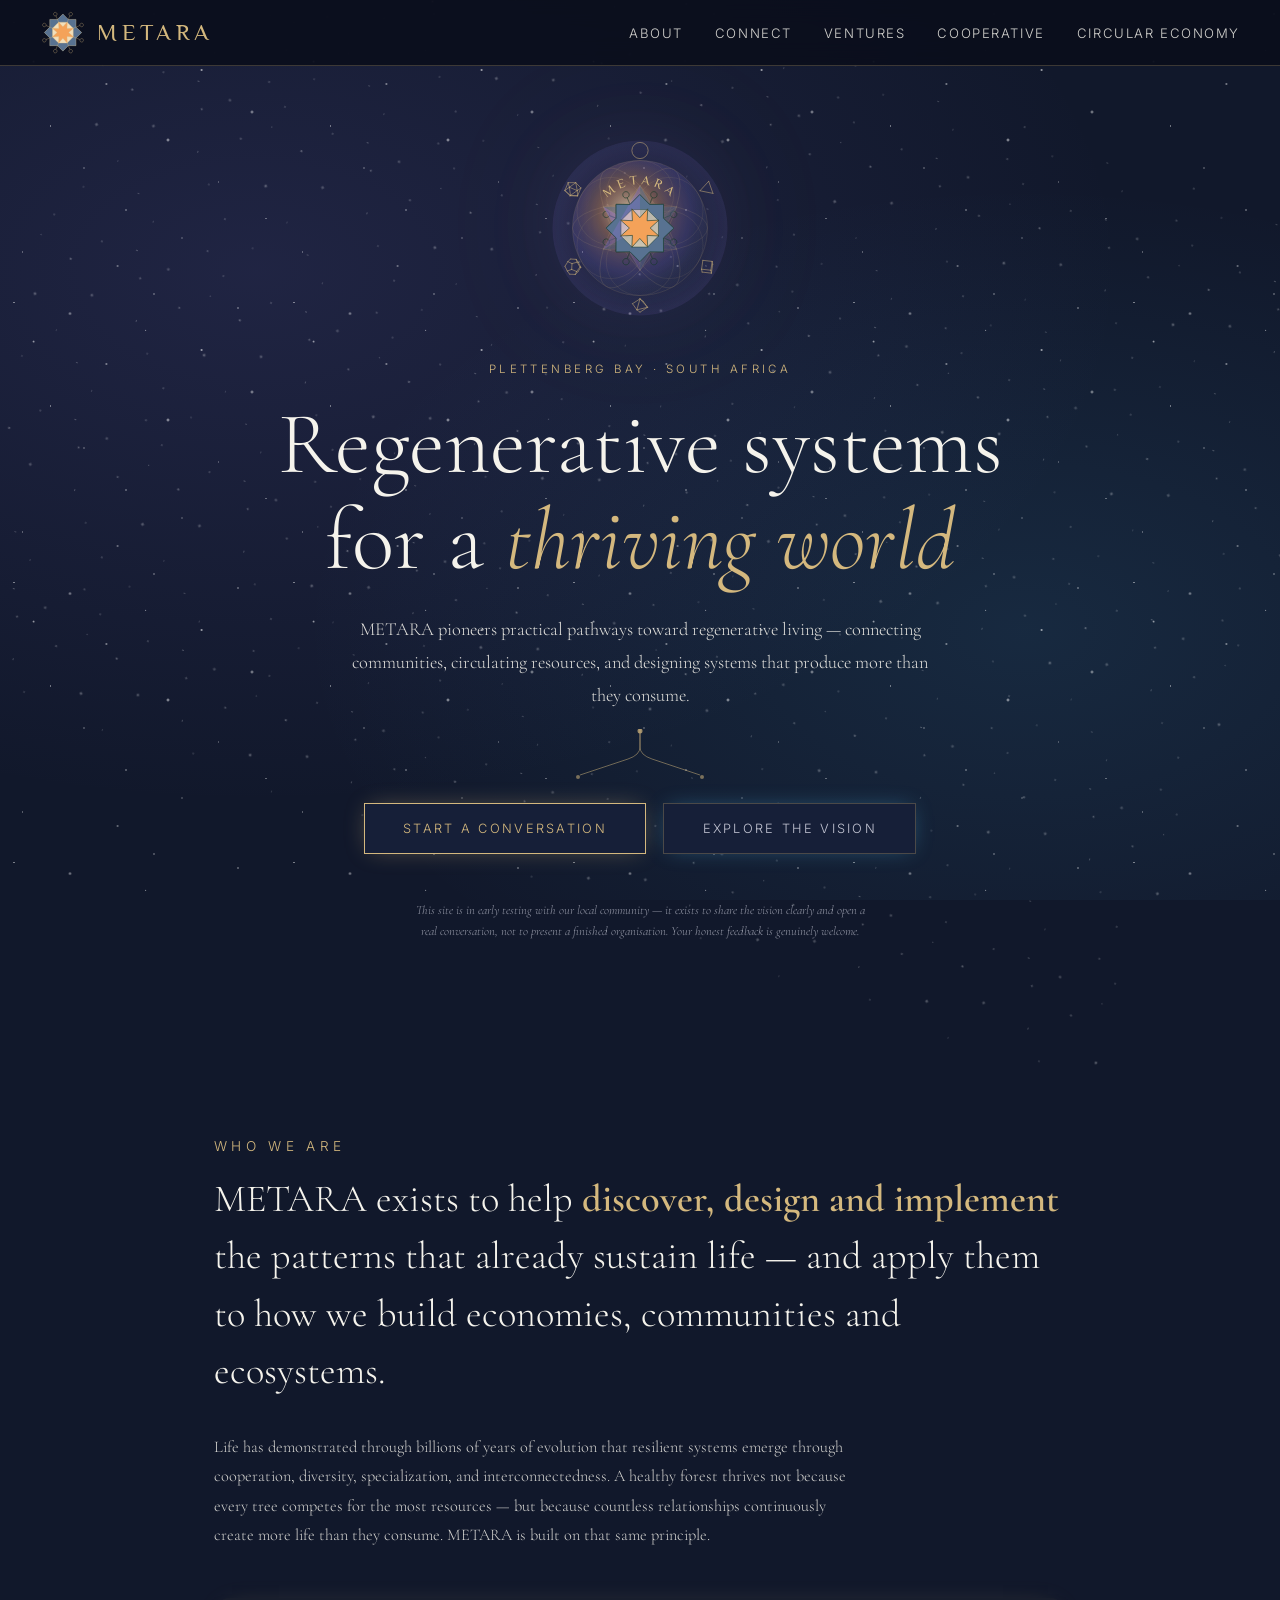
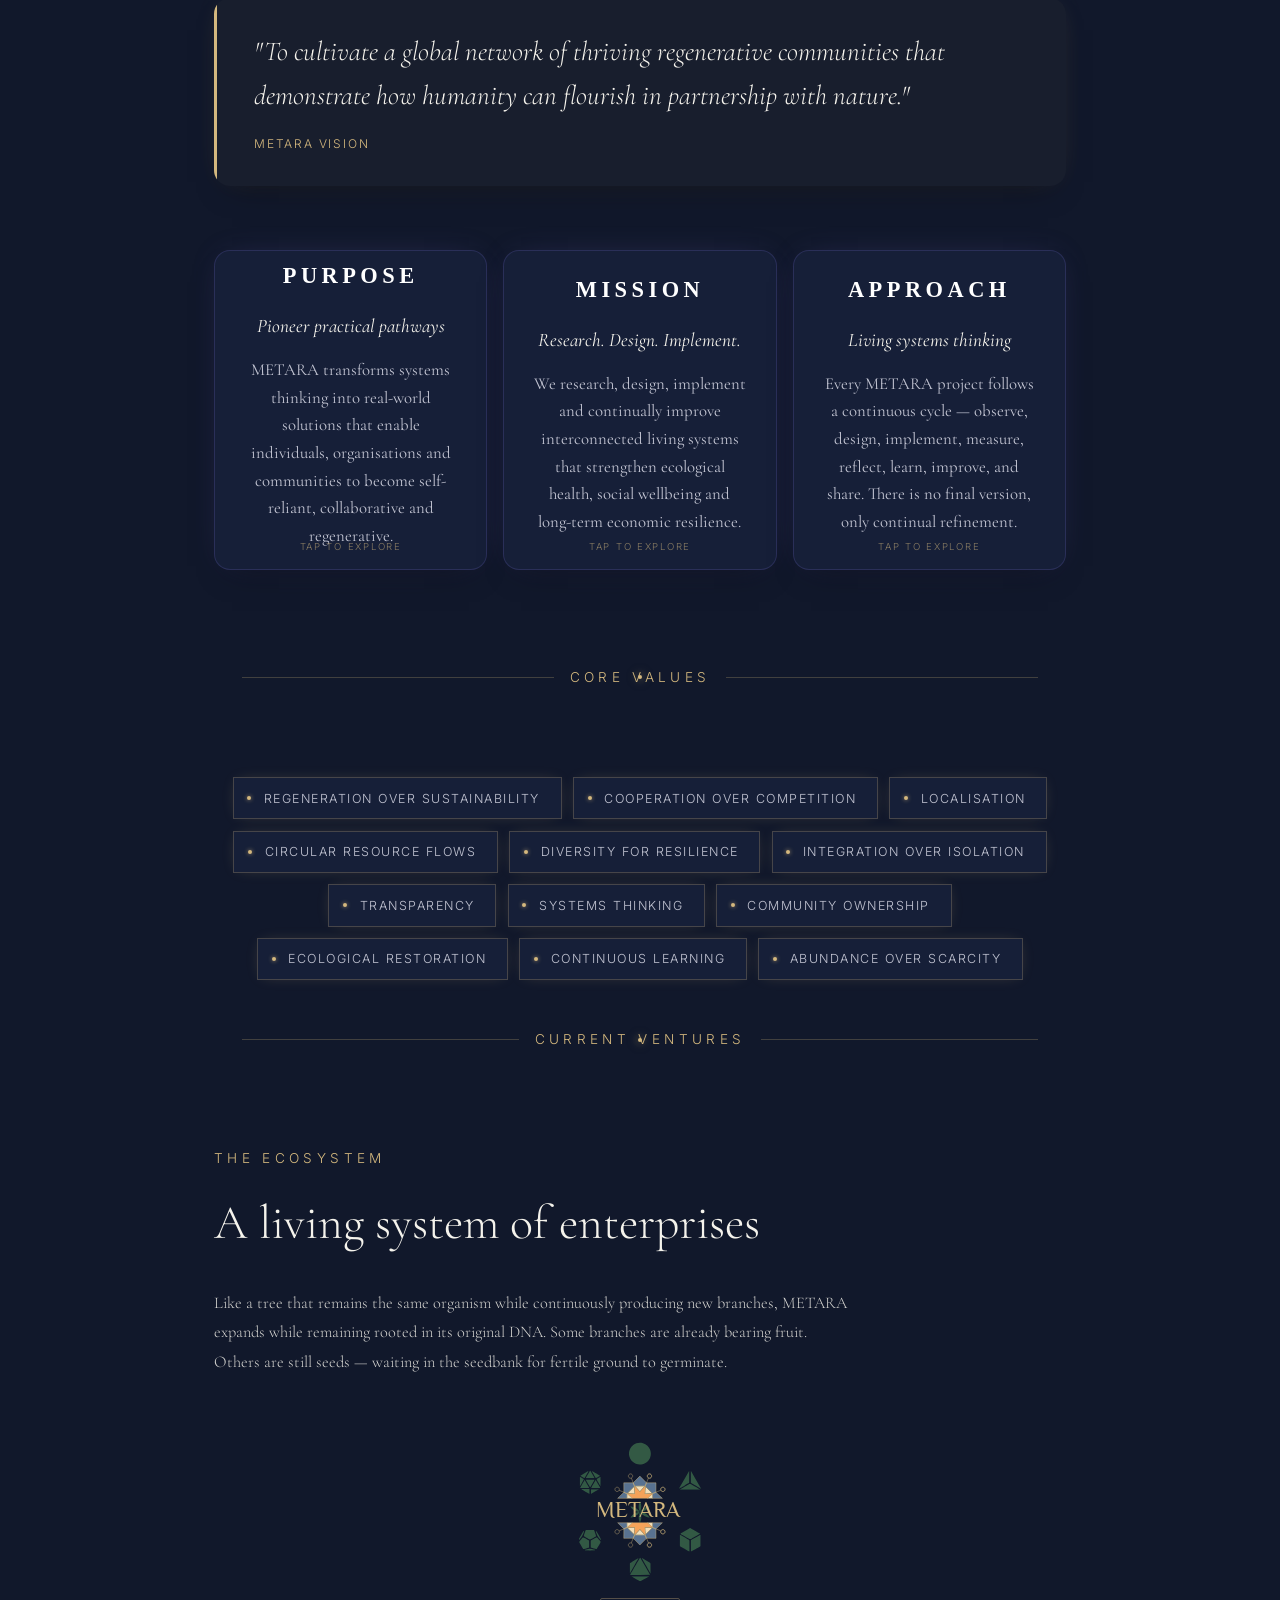
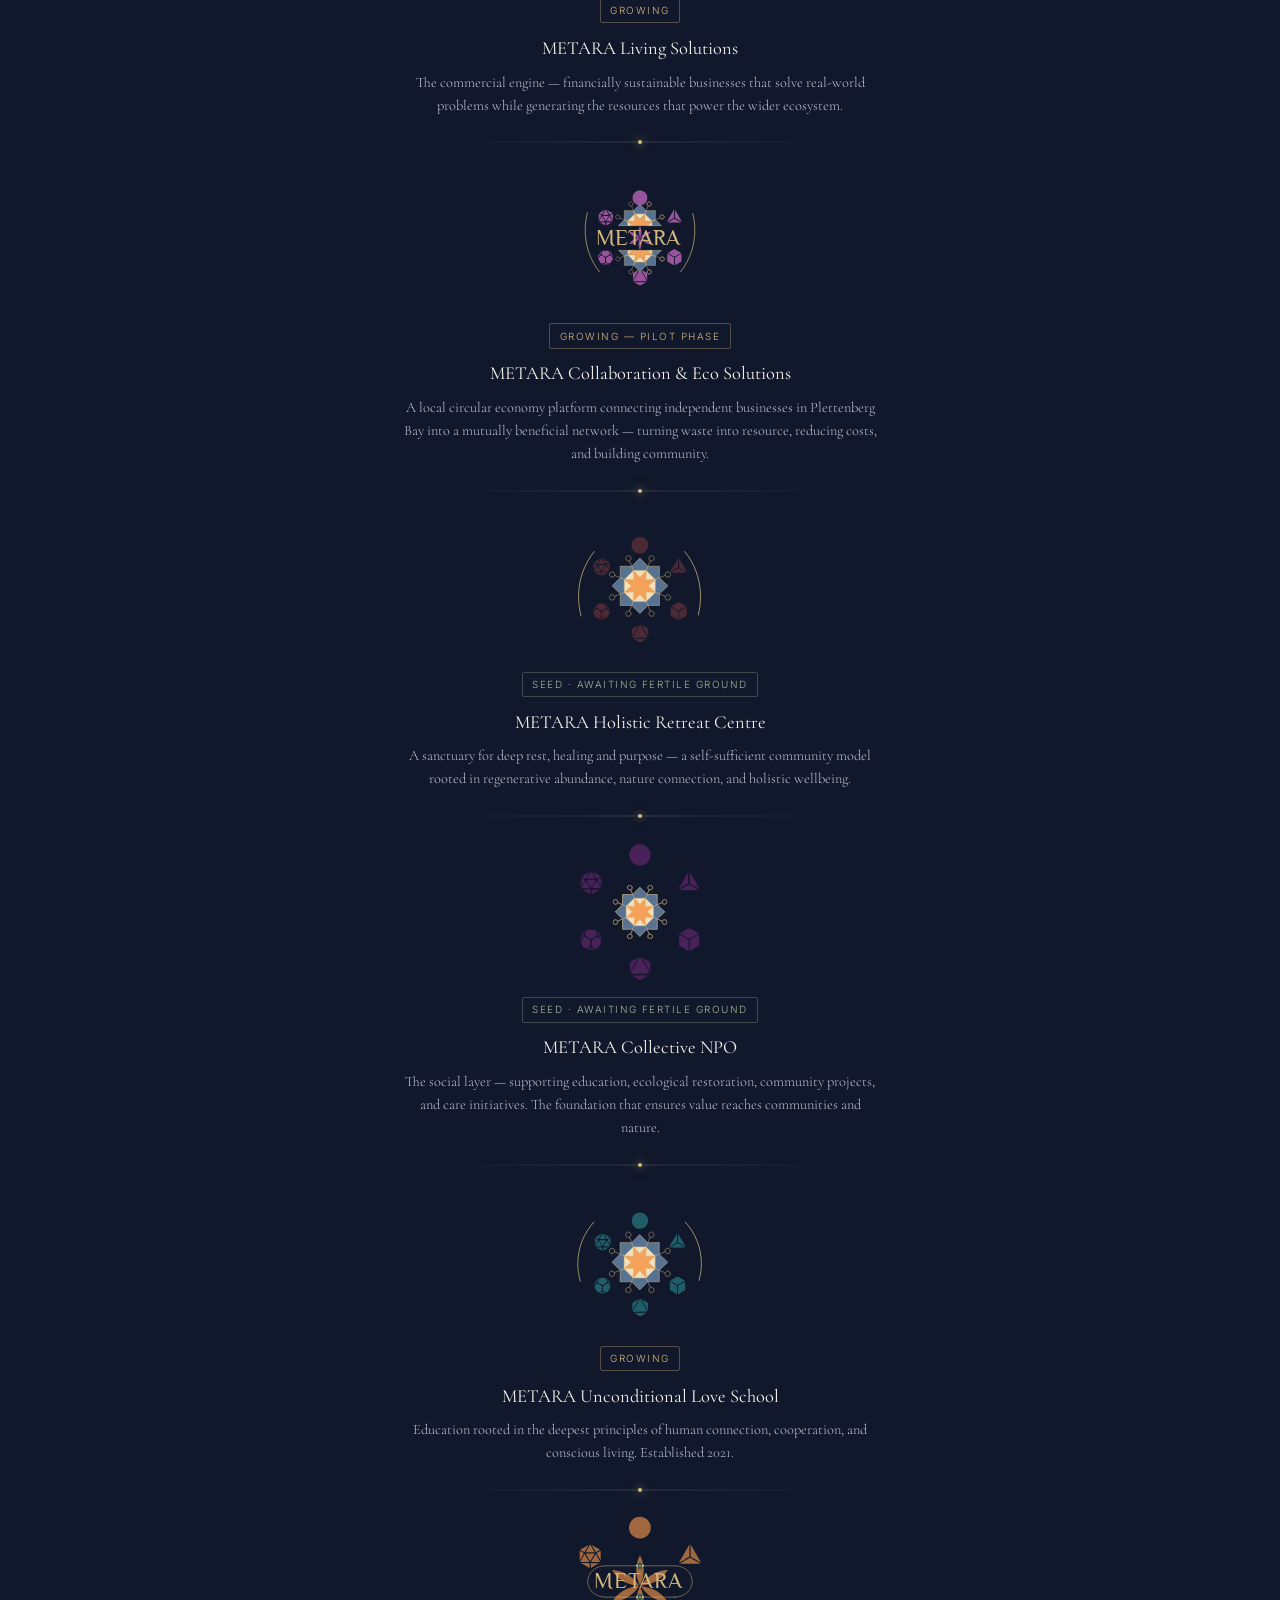
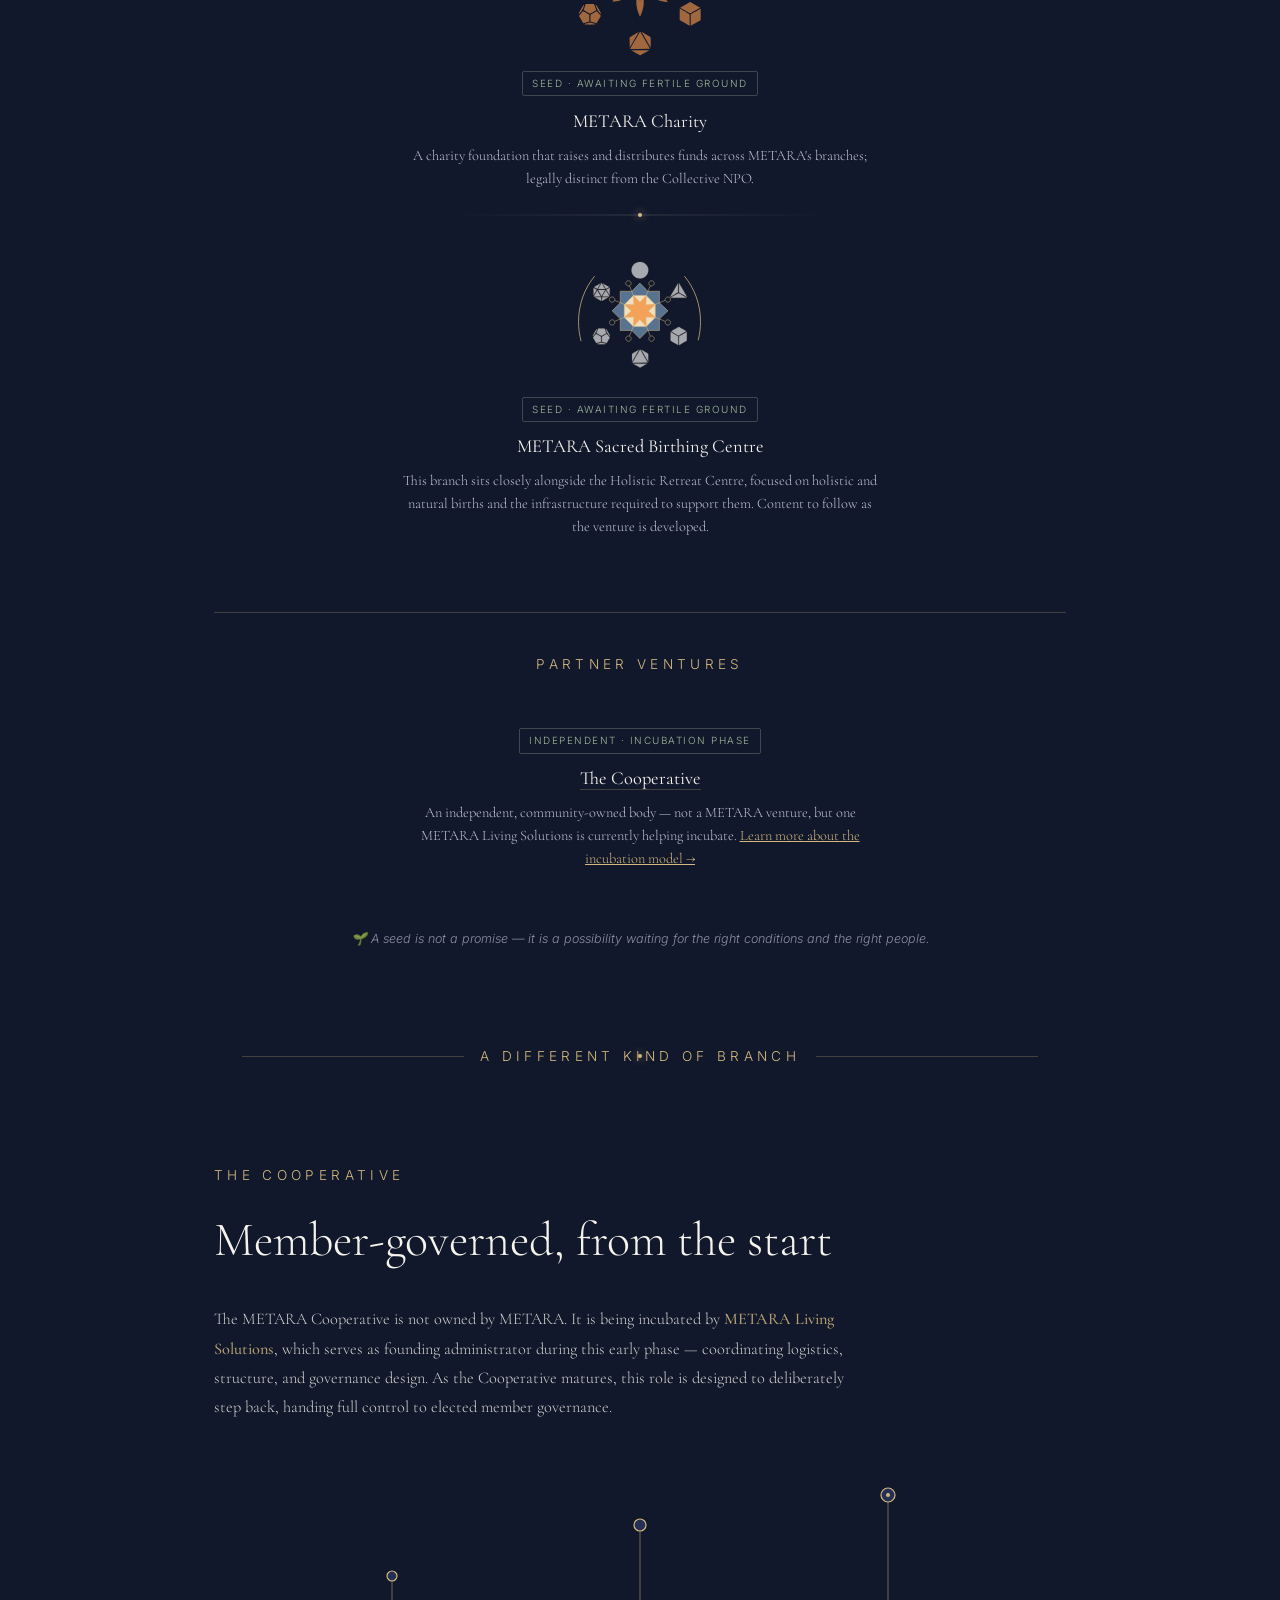
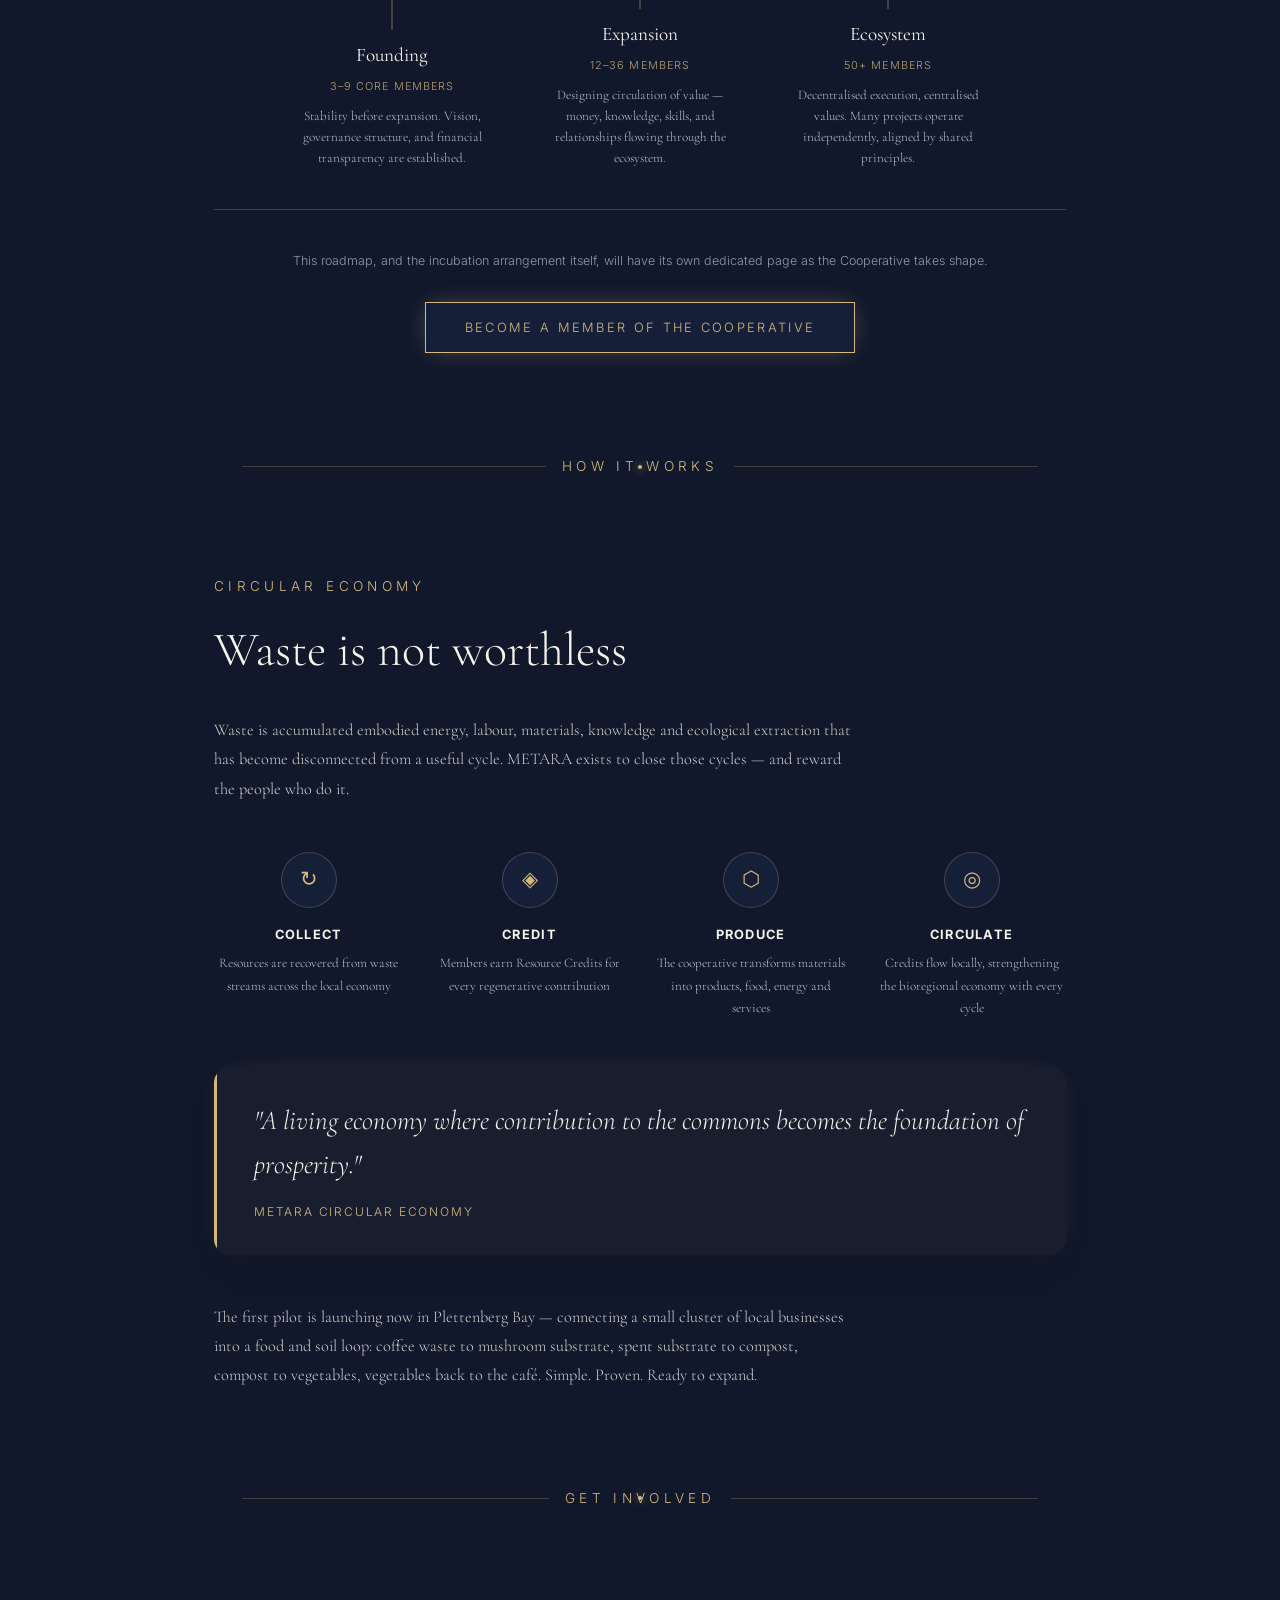
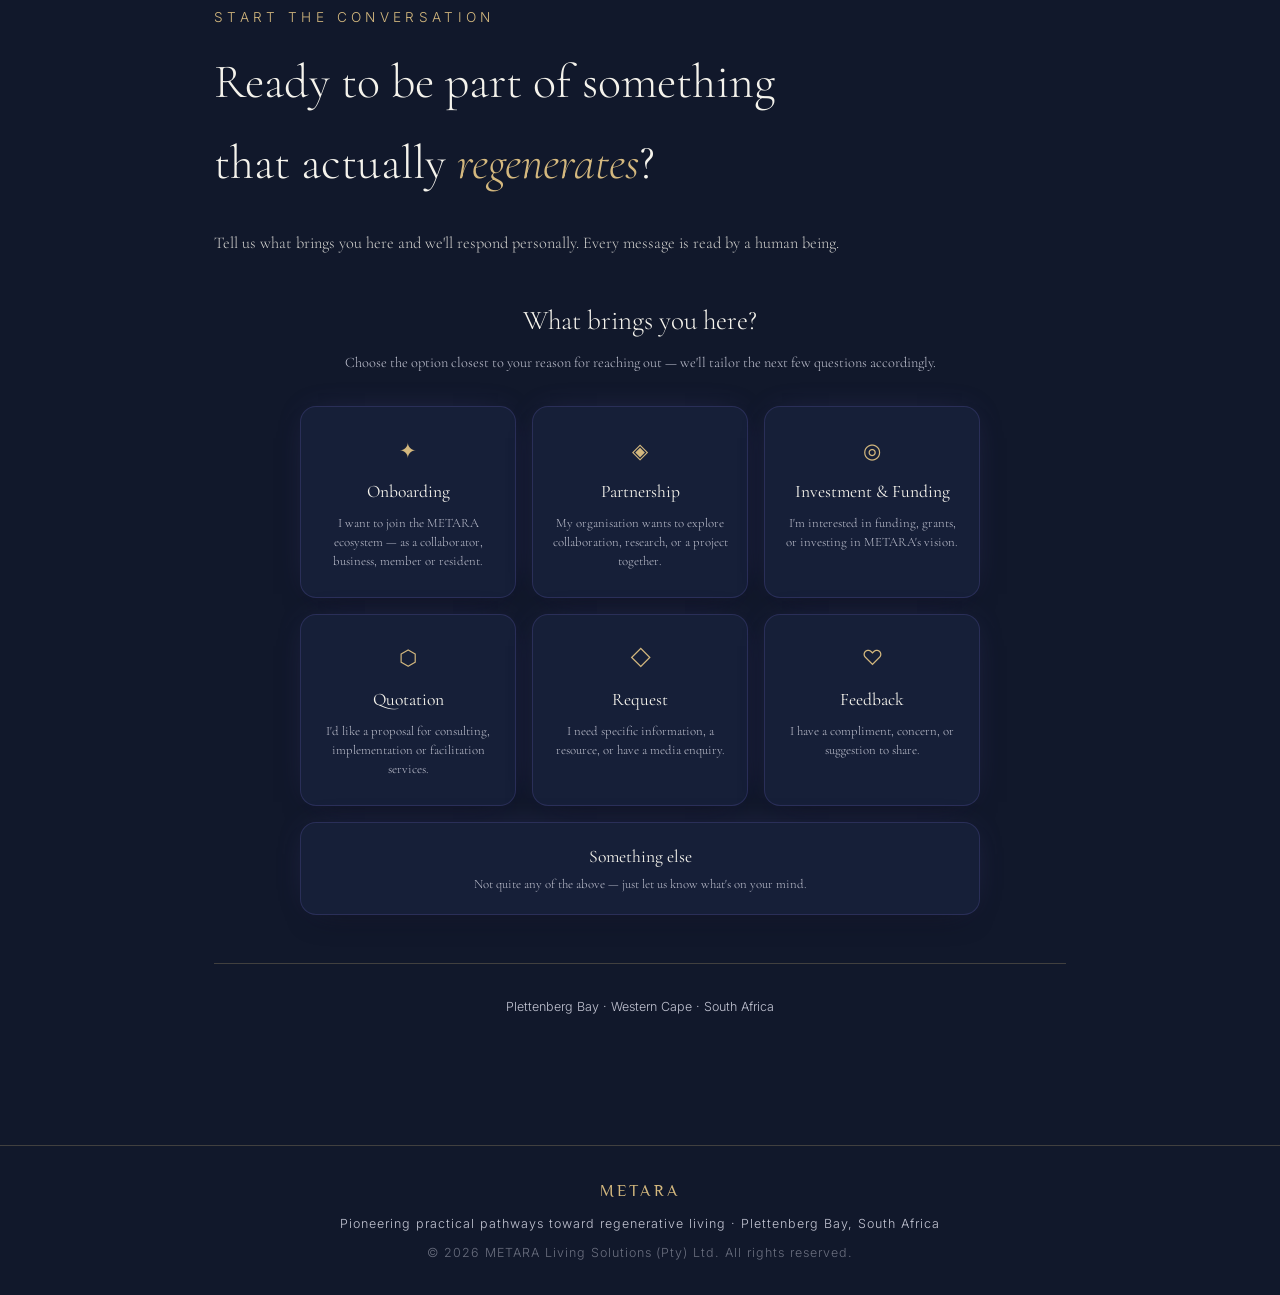
==== commit 472e2bf9: "Update to V53" ====
--- a/index.html
+++ b/index.html
@@ -165,12 +165,14 @@
   }
   .hero h1 em { font-style: italic; color: var(--gold); }
   .hero-sub {
+    font-family: 'Cormorant Garamond', serif;
     font-size: 1.15rem; color: var(--text); opacity: 0.9; max-width: 580px;
     margin: 0 auto 1rem; line-height: 1.8;
   }
   .hero-fork { display: block; margin: 0 auto; opacity: 0.9; }
   .hero-cta-row { margin-top: 0.5rem; }
   .hero-testing-note {
+    font-family: 'Cormorant Garamond', serif;
     margin-top: 2.5rem; max-width: 460px;
     font-size: 0.78rem; font-style: italic; color: var(--muted);
     opacity: 0.75; line-height: 1.7;
@@ -184,17 +186,17 @@
     background: var(--cosmos);
     box-shadow: 0 0 24px -6px rgba(212,184,126,0.45);
   }
-  .btn:hover { background: var(--gold); color: var(--deep); box-shadow: none; }
+  .btn:hover { background: transparent; box-shadow: none; transform: scale(0.97); }
   .btn-ghost {
     border-color: rgba(200,169,110,0.3); color: var(--muted);
     box-shadow: 0 0 22px -6px rgba(79,195,247,0.4);
   }
-  .btn-ghost:hover { border-color: var(--accent); color: var(--accent); background: transparent; box-shadow: none; }
+  .btn-ghost:hover { border-color: var(--accent); color: var(--accent); background: transparent; box-shadow: none; transform: scale(0.97); }
 
   /* ── DIVIDER ── */
   .divider {
     display: flex; align-items: center; gap: 1rem;
-    max-width: 900px; margin: 0 auto; padding: 0 1.5rem;
+    max-width: 66vw; margin: 0 auto; padding: 0 1.5rem;
     position: relative; z-index: 1;
   }
   .divider::before, .divider::after {
@@ -203,6 +205,17 @@
   .divider span {
     font-size: 0.85rem; letter-spacing: 0.32em; text-transform: uppercase;
     color: var(--gold); white-space: nowrap;
+  }
+  .divider span::before {
+    content: ''; position: absolute; left: 50%; top: 50%;
+    width: 4px; height: 4px; border-radius: 50%; background: var(--gold);
+    box-shadow: 0 0 8px rgba(212,184,126,0.9), 0 0 16px rgba(212,184,126,0.4);
+    transform: translate(-50%,-50%); pointer-events: none; z-index: -1;
+    animation: divider-star-blink 4s ease-in-out infinite;
+  }
+  @keyframes divider-star-blink {
+    0%, 100% { opacity: 0.25; transform: translate(-50%,-50%) scale(0.85); }
+    50% { opacity: 0.85; transform: translate(-50%,-50%) scale(1.15); }
   }
 
   /* ── WHAT WE ARE ── */
@@ -215,7 +228,7 @@
   .what-intro strong { font-weight: 600; color: var(--gold); }
 
   /* ── PILLARS ── */
-  .pillars { display: grid; grid-template-columns: repeat(3, 1fr); gap: 1px; background: var(--border); margin-top: 4rem; perspective: 1600px; }
+  .pillars { display: grid; grid-template-columns: repeat(3, 1fr); gap: 1rem; margin-top: 4rem; perspective: 1600px; }
   @media (max-width: 860px) {
     .pillars { grid-template-columns: 1fr; }
     .pillar { height: 300px; }
@@ -234,11 +247,12 @@
     backface-visibility: hidden;
     background: var(--cosmos);
     border: 1px solid rgba(123,111,212,0.2);
+    border-radius: 16px;
     padding: 2.2rem 1.8rem 3rem;
     display: flex; flex-direction: column; align-items: center; justify-content: center;
     text-align: center;
     transition: background 0.3s, border-color 0.3s, box-shadow 0.3s;
-    box-shadow: 0 0 34px -14px rgba(123,111,212,0.35);
+    box-shadow: 0 14px 30px -18px rgba(0,0,0,0.6), 0 0 34px -14px rgba(123,111,212,0.35);
   }
   .pillar:hover .pillar-face {
     background: var(--indigo);
@@ -247,10 +261,9 @@
   }
 
   .pillar-num {
-    font-family: 'Inter', sans-serif;
-    font-size: 1.4rem; font-weight: 600; letter-spacing: 0.2em; text-transform: uppercase;
+    font-family: 'Philosopher', serif;
+    font-size: 1.4rem; font-weight: 700; letter-spacing: 0.2em; text-transform: uppercase;
     color: #ffffff;
-    text-shadow: 0 0 16px rgba(255,255,255,0.7), 0 0 40px rgba(123,111,212,0.6), 0 0 80px rgba(212,184,126,0.2);
     margin-bottom: 1.1rem; display: block;
   }
   .pillar h3 {
@@ -267,10 +280,10 @@
     transform: rotateY(180deg);
     background: var(--indigo);
     border-color: rgba(212,184,126,0.3);
+    border-radius: 16px;
   }
   .pillar-face--back .pillar-num {
     font-size: 1.0rem; margin-bottom: 0.9rem;
-    text-shadow: 0 0 12px rgba(255,255,255,0.5), 0 0 30px rgba(123,111,212,0.5);
   }
   .pillar-face--back p {
     font-size: 0.95rem; color: var(--text); opacity: 0.92; line-height: 1.7; font-style: italic;
@@ -284,10 +297,16 @@
 
   /* ── VISION BLOCK ── */
   .vision-block {
-    border-left: 2px solid var(--gold);
+    position: relative;
+    border-radius: 16px;
+    overflow: hidden;
     padding: 2rem 2.5rem; margin: 3rem 0;
     background: rgba(200,169,110,0.04);
-    box-shadow: 0 0 30px -14px rgba(212,184,126,0.3);
+    box-shadow: 0 14px 30px -18px rgba(0,0,0,0.6), 0 0 30px -14px rgba(212,184,126,0.3);
+  }
+  .vision-block::before {
+    content: ''; position: absolute; left: 0; top: 0; bottom: 0; width: 3px;
+    background: var(--gold); z-index: 2;
   }
   .vision-block p {
     font-family: 'Cormorant Garamond', serif;
@@ -304,10 +323,23 @@
   /* ── VENTURES ── */
   .ventures { list-style: none; max-width: 600px; margin-left: auto; margin-right: auto; }
   .ventures li {
+    position: relative;
     display: block; text-align: center;
-    padding: 1.6rem 0; border-bottom: 1px solid var(--border);
+    padding: 1.6rem 0;
   }
-  .ventures li:last-child { border-bottom: none; }
+  .ventures li::after {
+    content: ''; position: absolute; left: 50%; top: 100%; transform: translate(-50%, -50%);
+    width: 66%; height: 1px;
+    background: linear-gradient(90deg, transparent, rgba(245,243,236,0.16), transparent);
+  }
+  .ventures li::before {
+    content: ''; position: absolute; left: 50%; top: 100%; transform: translate(-50%, -50%);
+    width: 4px; height: 4px; border-radius: 50%; background: var(--gold);
+    box-shadow: 0 0 8px rgba(212,184,126,0.9), 0 0 16px rgba(212,184,126,0.4);
+    pointer-events: none;
+    animation: divider-star-blink 4s ease-in-out infinite;
+  }
+  .ventures li:last-child::after, .ventures li:last-child::before { display: none; }
   .venture-status {
     display: inline-block; font-family: 'Inter', sans-serif;
     font-size: 0.62rem; letter-spacing: 0.15em; text-transform: uppercase;
@@ -332,7 +364,7 @@
     display: block; font-size: 0.68rem; letter-spacing: 0.1em; text-transform: uppercase;
     color: var(--gold); margin-bottom: 0.7rem; opacity: 0.85;
   }
-  .coop-stage p { font-size: 0.82rem; color: var(--muted); line-height: 1.6; }
+  .coop-stage p { font-family: 'Cormorant Garamond', serif; font-size: 0.82rem; color: var(--muted); line-height: 1.6; }
   @media (max-width: 700px) {
     .coop-arc { flex-direction: column; align-items: center; gap: 2rem; }
     .coop-stem { height: 50px !important; }
@@ -341,7 +373,7 @@
     font-family: 'Cormorant Garamond', serif;
     font-size: 1.15rem; font-weight: 400; color: var(--text);
   }
-  .ventures p { font-size: 0.9rem; color: var(--muted); margin-top: 0.4rem; line-height: 1.6; max-width: 480px; margin-left: auto; margin-right: auto; }
+  .ventures p { font-family: 'Cormorant Garamond', serif; font-size: 0.9rem; color: var(--muted); margin-top: 0.4rem; line-height: 1.6; max-width: 480px; margin-left: auto; margin-right: auto; }
   .venture-logo-wrap {
     width: 130px; height: 130px; margin: 0 auto 0.8rem;
     border-radius: 50%;
@@ -370,7 +402,7 @@
     font-size: 0.8rem; letter-spacing: 0.1em; text-transform: uppercase;
     color: var(--text); margin-bottom: 0.4rem;
   }
-  .cycle-step p { font-size: 0.82rem; color: var(--muted); }
+  .cycle-step p { font-family: 'Cormorant Garamond', serif; font-size: 0.82rem; color: var(--muted); }
 
   /* ── SECTION HEADERS ── */
   .section-label {
@@ -382,7 +414,7 @@
     font-size: clamp(1.8rem, 4vw, 3rem);
     font-weight: 300; color: var(--text); margin-bottom: 1.5rem;
   }
-  .section-body { color: var(--text); opacity: 0.85; font-size: 1.02rem; max-width: 640px; line-height: 1.8; }
+  .section-body { font-family: 'Cormorant Garamond', serif; color: var(--text); opacity: 0.85; font-size: 1.02rem; max-width: 640px; line-height: 1.8; }
 
   /* ── VALUES ── */
   .values-grid {
@@ -428,7 +460,7 @@
     font-size: clamp(1.6rem, 3.5vw, 2.6rem);
     font-weight: 300; margin-bottom: 1rem; color: var(--text);
   }
-  .contact-box p { color: var(--muted); margin-bottom: 2rem; max-width: 480px; margin-left: auto; margin-right: auto; margin-bottom: 2rem; }
+  .contact-box p { font-family: 'Cormorant Garamond', serif; color: var(--muted); margin-bottom: 2rem; max-width: 480px; margin-left: auto; margin-right: auto; margin-bottom: 2rem; }
   .contact-detail {
     font-size: 0.85rem; color: var(--muted); margin-top: 2rem;
   }
@@ -487,6 +519,8 @@
   @media (prefers-reduced-motion: reduce) {
     .hero-logo { animation: none; }
     .pillar-inner { transition: none; }
+    .divider span::before { animation: none; opacity: 0.6; }
+    .ventures li::before { animation: none; opacity: 0.6; }
   }
 </style>
 <script src="https://challenges.cloudflare.com/turnstile/v0/api.js" async defer></script>
@@ -596,8 +630,19 @@
     background:radial-gradient(ellipse 820px 420px at 50% 100%, rgba(138,154,122,0.09), transparent 65%);
   }
   .mt-zone-divider{
-    width:70px; height:1px; margin:0 auto; position:relative; z-index:1;
+    width:66vw; max-width:700px; height:1px; margin:0 auto; position:relative; z-index:1;
     background:linear-gradient(90deg, transparent, rgba(245,243,236,0.16), transparent);
+  }
+  .mt-zone-divider::before{
+    content:''; position:absolute; left:50%; top:50%;
+    width:4px; height:4px; border-radius:50%; background:var(--gold);
+    box-shadow:0 0 8px rgba(212,184,126,0.9), 0 0 16px rgba(212,184,126,0.4);
+    transform:translate(-50%,-50%); pointer-events:none;
+    animation:divider-star-blink 4s ease-in-out infinite;
+  }
+  @keyframes divider-star-blink{
+    0%,100%{opacity:0.25; transform:translate(-50%,-50%) scale(0.85);}
+    50%{opacity:0.85; transform:translate(-50%,-50%) scale(1.15);}
   }
 
   /* ---------- side chapter-rail: fixed guide + subtle continuous growth line ---------- */
@@ -681,7 +726,7 @@
   }
   .mt-coherence-pill{
     display:inline-block; margin-top:38px; padding:14px 30px;
-    border:1px dashed var(--gold); border-radius:999px;
+    border:1px dashed var(--gold); border-radius:0;
     font-family:'Philosopher', serif; font-size:1.2rem; color:var(--text);
   }
   .mt-scroll-cue{margin-top:26px; font-family:'Inter',sans-serif; font-size:0.68rem; letter-spacing:2px; text-transform:uppercase; color:var(--muted); opacity:0.6;}
@@ -723,7 +768,7 @@
   .mt-chip-row.mt-row2{margin-top:14px;}
   .mt-chip{
     font-family:'Inter',sans-serif; font-size:0.92rem; color:var(--text);
-    background:var(--indigo); border:1px solid var(--muted); border-radius:24px;
+    background:var(--indigo); border:1px solid var(--muted); border-radius:0;
     padding:10px 22px; cursor:default;
     transition:transform .25s ease, background .25s ease, border-color .25s ease, box-shadow .25s ease;
   }
@@ -931,6 +976,7 @@
     #mt-scroll{scroll-behavior:auto;}
     .mt-scroll-cue span{animation:none;}
     .mt-pillar-body, .mt-root-body, .mt-chapter-dot::before, .mt-side-rail .mt-fill{transition:none;}
+    .mt-zone-divider::before{animation:none; opacity:0.6;}
   }
 
 </style>
@@ -21984,15 +22030,14 @@
       <div id="mf-success" style="display:none;text-align:center;padding:4rem 2rem;">
         <div style="font-size:2.5rem;margin-bottom:1.5rem;">✦</div>
         <h3 style="font-family:'Cormorant Garamond',serif;font-size:2rem;font-weight:300;color:var(--text);margin-bottom:1rem;">Thank you, <span id="mf-success-name"></span>.</h3>
-        <p style="color:var(--muted);max-width:480px;margin:0 auto 2rem;line-height:1.8;">Your message has been received. We read every response personally and will be in touch at <span id="mf-success-email" style="color:var(--gold);"></span>.</p>
-        <p style="color:var(--muted);font-size:0.85rem;font-style:italic;">In the meantime — you are already part of something that is growing.</p>
+        <p style="font-family:'Cormorant Garamond',serif;color:var(--muted);max-width:480px;margin:0 auto 2rem;line-height:1.8;">Your message has been received. We read every response personally and will be in touch at <span id="mf-success-email" style="color:var(--gold);"></span>.</p>
+        <p style="font-family:'Cormorant Garamond',serif;color:var(--muted);font-size:0.85rem;font-style:italic;">In the meantime — you are already part of something that is growing.</p>
       </div>
 
       <!-- ERROR STATE -->
       <div id="mf-error" style="display:none;text-align:center;padding:2.5rem 2rem;border:1px solid rgba(192,57,43,0.4);background:rgba(192,57,43,0.06);">
-        <p id="mf-error-headline" style="color:#e08a82;font-size:0.95rem;margin-bottom:0.6rem;font-weight:500;">Something went wrong sending your message.</p>
-        <p id="mf-error-explain" style="color:var(--muted);font-size:0.85rem;line-height:1.6;margin-bottom:1.2rem;max-width:440px;margin-left:auto;margin-right:auto;">Please try again, or write to us directly.</p>
-        <a href="mailto:love@metara.co.za" style="color:var(--gold);text-decoration:none;">love@metara.co.za</a>
+        <p id="mf-error-headline" style="font-family:'Cormorant Garamond',serif;color:#e08a82;font-size:0.95rem;margin-bottom:0.6rem;font-weight:500;">Something went wrong sending your message.</p>
+        <p id="mf-error-explain" style="font-family:'Cormorant Garamond',serif;color:var(--muted);font-size:0.85rem;line-height:1.6;margin-bottom:1.2rem;max-width:440px;margin-left:auto;margin-right:auto;">Please wait a moment and try submitting again.</p>
 
         <div style="margin-top:1.4rem;">
           <button type="button" onclick="mfToggleErrorDetails()" style="background:none;border:none;color:var(--muted);font-size:0.72rem;letter-spacing:0.08em;text-decoration:underline;cursor:pointer;opacity:0.7;">
@@ -22009,9 +22054,7 @@
     </div><!-- /mf-wrap -->
 
     <div style="text-align:center;margin-top:3rem;padding-top:2rem;border-top:1px solid var(--border);">
-      <p style="color:var(--muted);font-size:0.82rem;">Prefer to write directly?</p>
-      <a href="mailto:love@metara.co.za" style="color:var(--gold);font-size:0.88rem;text-decoration:none;letter-spacing:0.08em;">love@metara.co.za</a>
-      <p style="color:var(--muted);font-size:0.78rem;margin-top:0.3rem;">Plettenberg Bay · Western Cape · South Africa</p>
+      <p style="color:var(--muted);font-size:0.78rem;">Plettenberg Bay · Western Cape · South Africa</p>
     </div>
 
   </section>
@@ -22026,16 +22069,21 @@
       font-size: 1.7rem; font-weight: 300; color: var(--text);
       margin-bottom: 0.4rem; text-align: center;
     }
-    .step-sub { color: var(--muted); font-size: 0.9rem; margin-bottom: 2rem; line-height: 1.6; text-align: center; }
+    .step-sub { font-family: 'Cormorant Garamond', serif; color: var(--muted); font-size: 0.9rem; margin-bottom: 2rem; line-height: 1.6; text-align: center; }
 
     /* intent grid */
-    .intent-grid { display:grid; grid-template-columns:repeat(3,1fr); gap:1px; background:var(--border); }
-    .intent-card { background:var(--cosmos); padding:1.6rem 1.2rem; cursor:pointer; transition:background 0.25s; }
-    .intent-card:hover { background:var(--indigo); }
+    .intent-grid { display:grid; grid-template-columns:repeat(3,1fr); gap:1rem; }
+    .intent-card {
+      background:var(--cosmos); padding:1.6rem 1.2rem; cursor:pointer;
+      border:1px solid rgba(123,111,212,0.2); border-radius:16px;
+      box-shadow:0 14px 30px -18px rgba(0,0,0,0.6), 0 0 34px -14px rgba(123,111,212,0.35);
+      transition:background 0.3s, box-shadow 0.3s, transform 0.3s;
+    }
+    .intent-card:hover { background:transparent; box-shadow:none; transform:scale(0.97); }
     .intent-card--wide { grid-column: span 3; display:flex; align-items:center; justify-content:center; padding:1.2rem 1.6rem; }
     .intent-icon { font-size:1.3rem; color:var(--gold); margin-bottom:0.6rem; }
     .intent-name { font-family:'Cormorant Garamond',serif; font-size:1.1rem; font-weight:400; color:var(--text); margin-bottom:0.4rem; }
-    .intent-desc { font-size:0.8rem; color:var(--muted); line-height:1.5; }
+    .intent-desc { font-family: 'Cormorant Garamond', serif; font-size:0.8rem; color:var(--muted); line-height:1.5; }
     @media (max-width: 640px) { .intent-grid { grid-template-columns: 1fr 1fr; } .intent-card--wide { grid-column: span 2; } }
 
     /* form step */
@@ -22706,6 +22754,9 @@
 </script>
 
 
+
+
+
 <!--
   ============================================================================
   METARA TREE OVERLAY MARKUP -- GENERATED, see the matching comment near
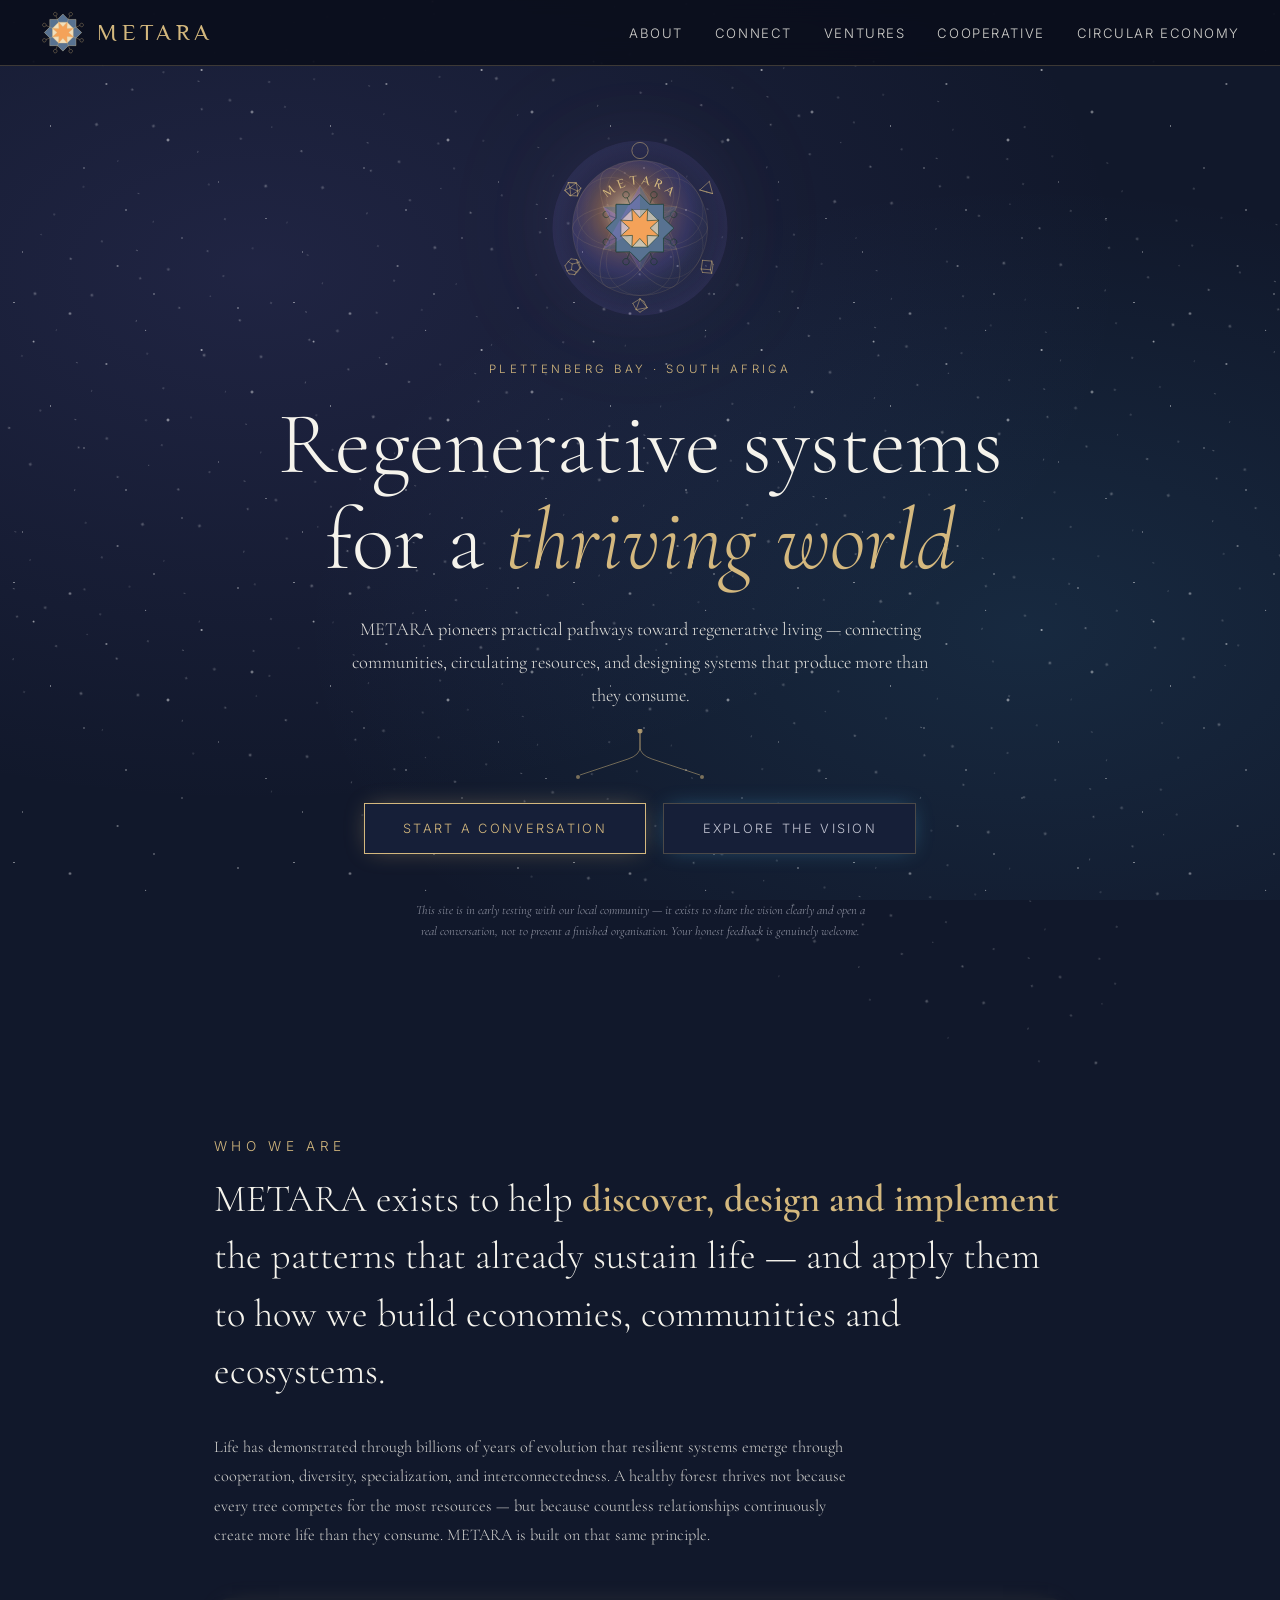
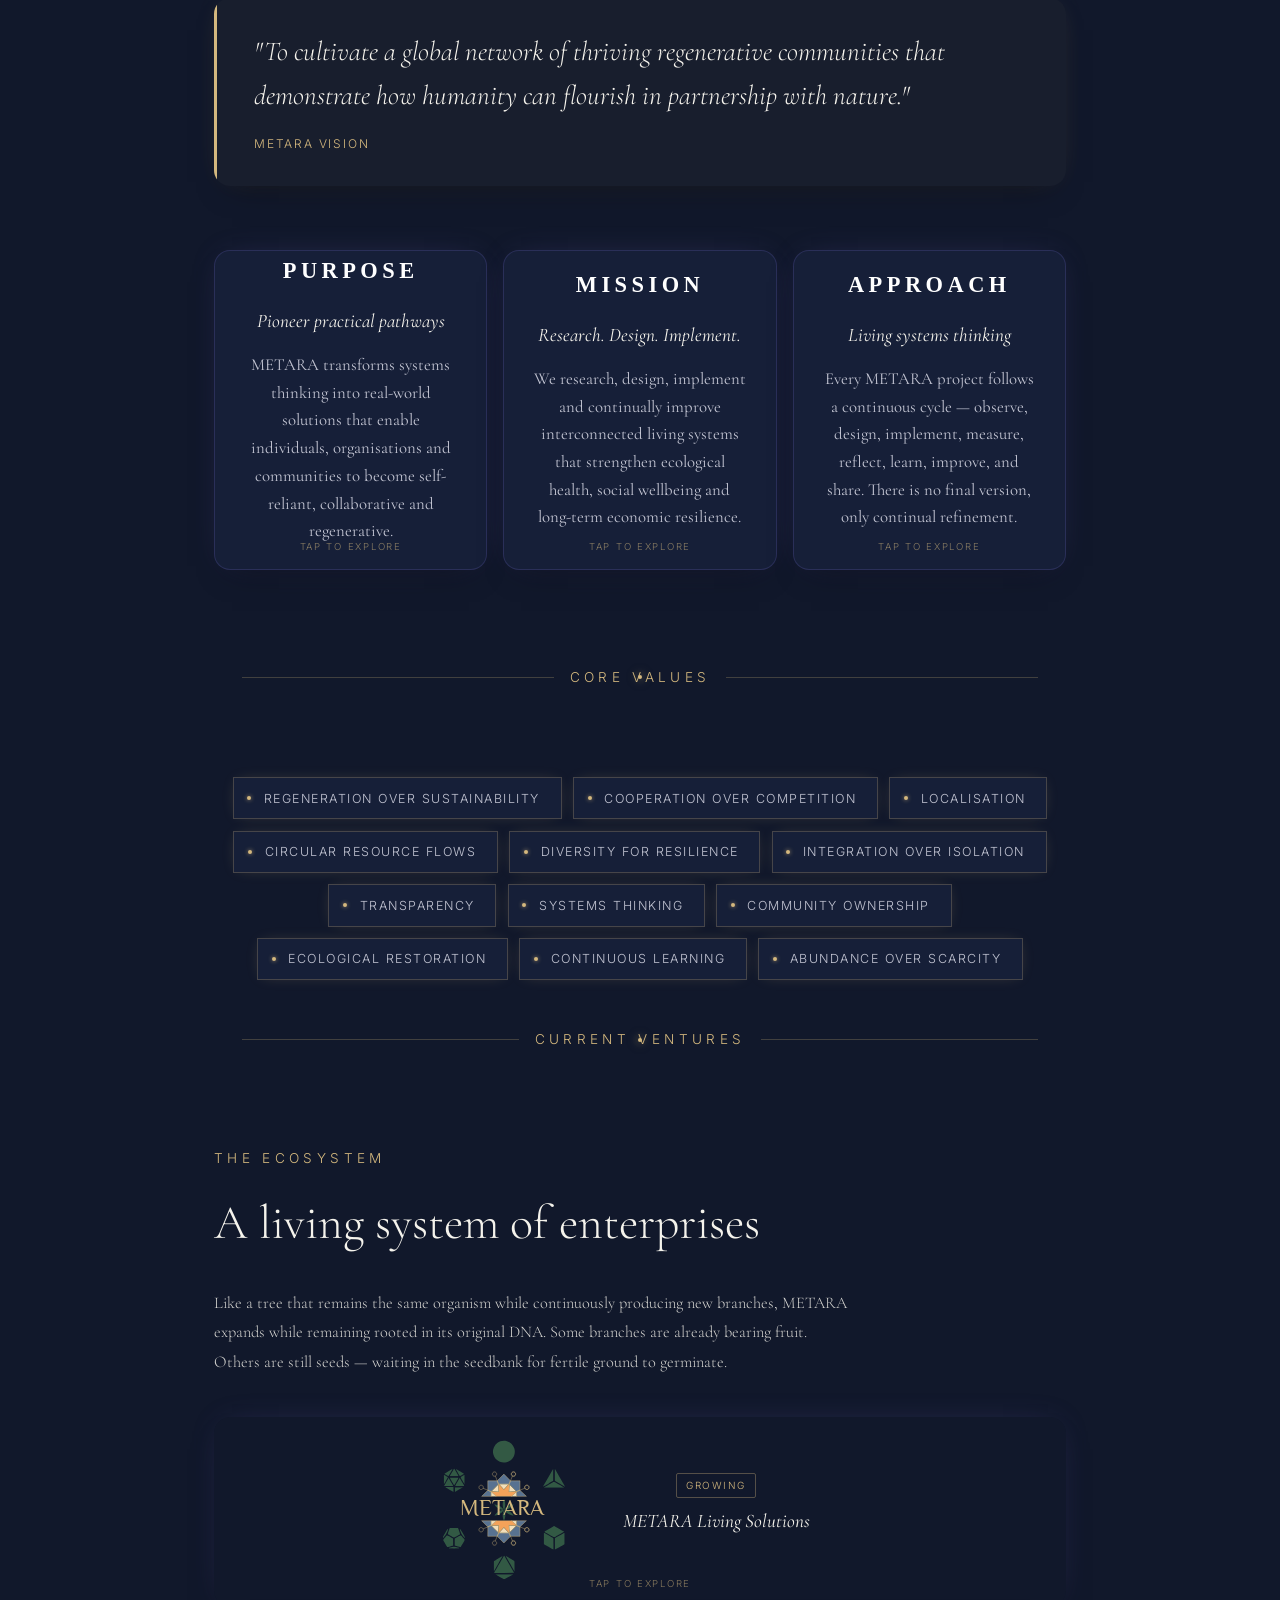
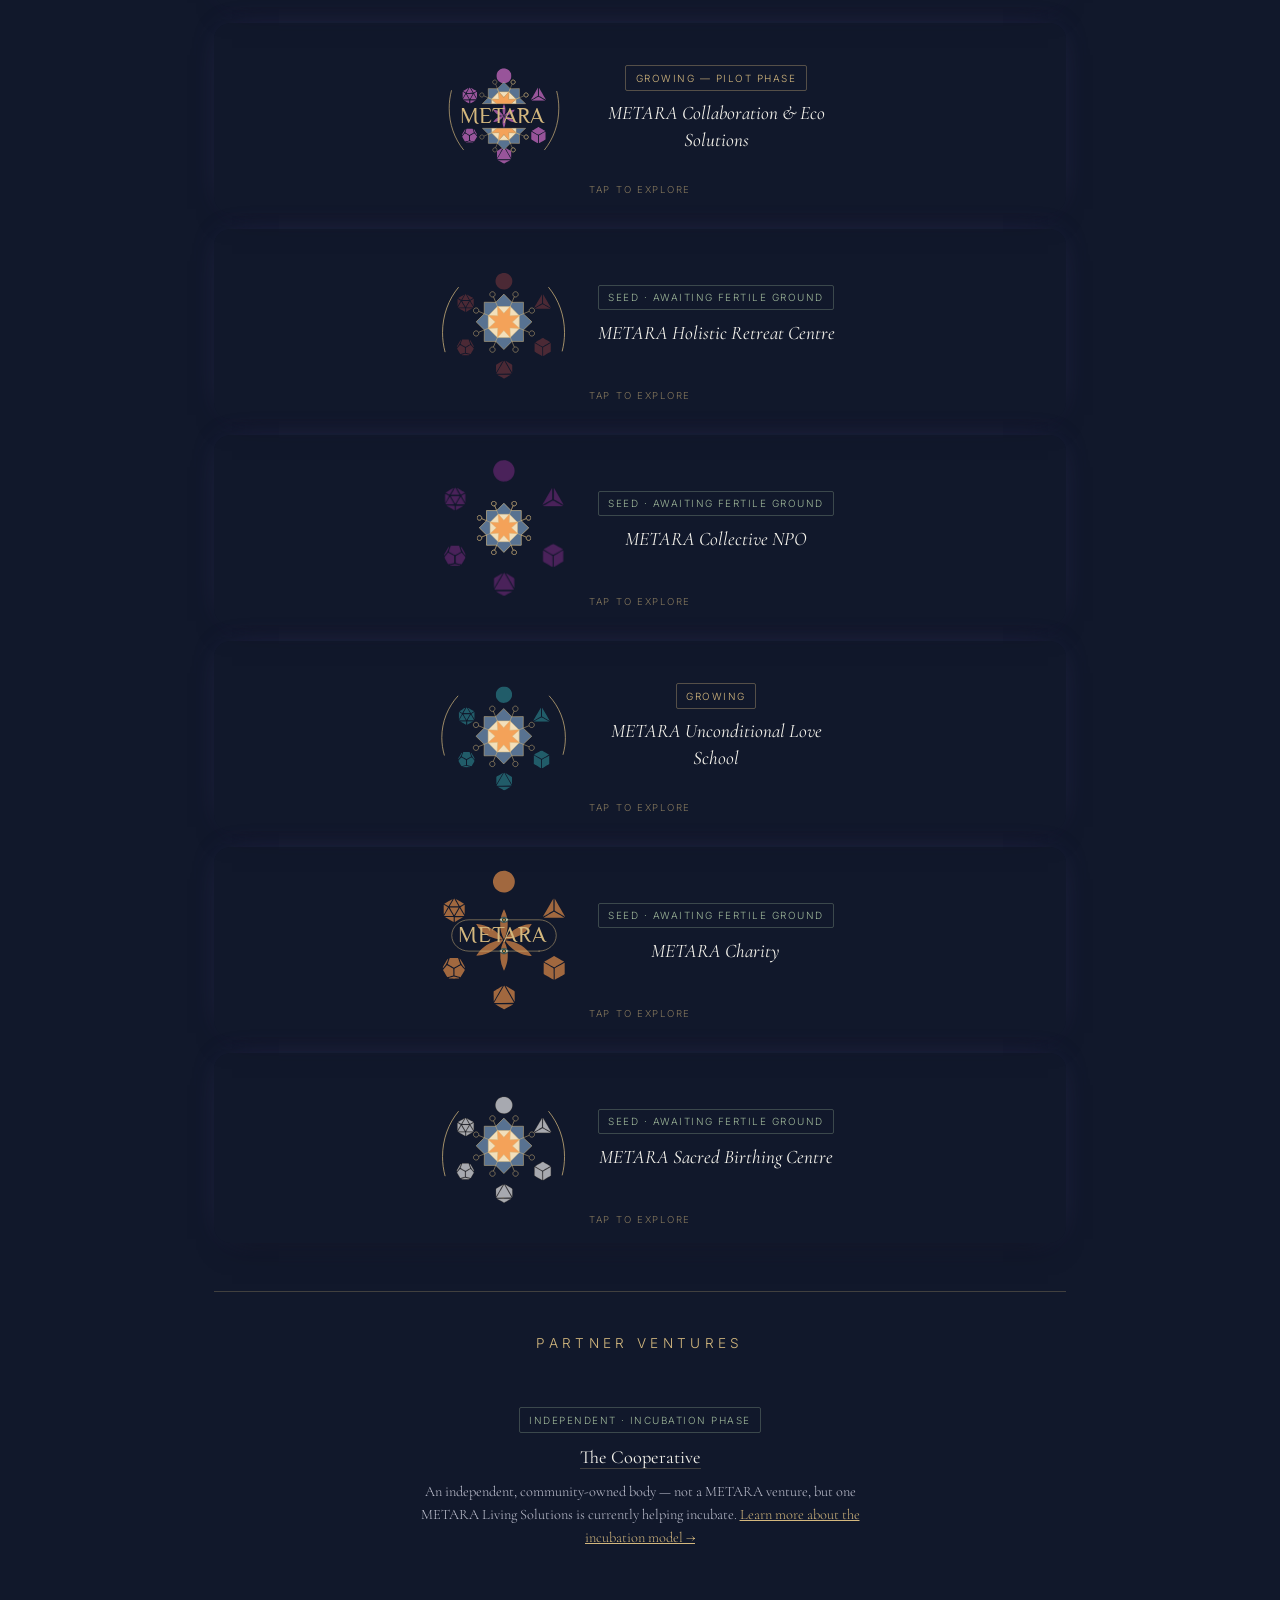
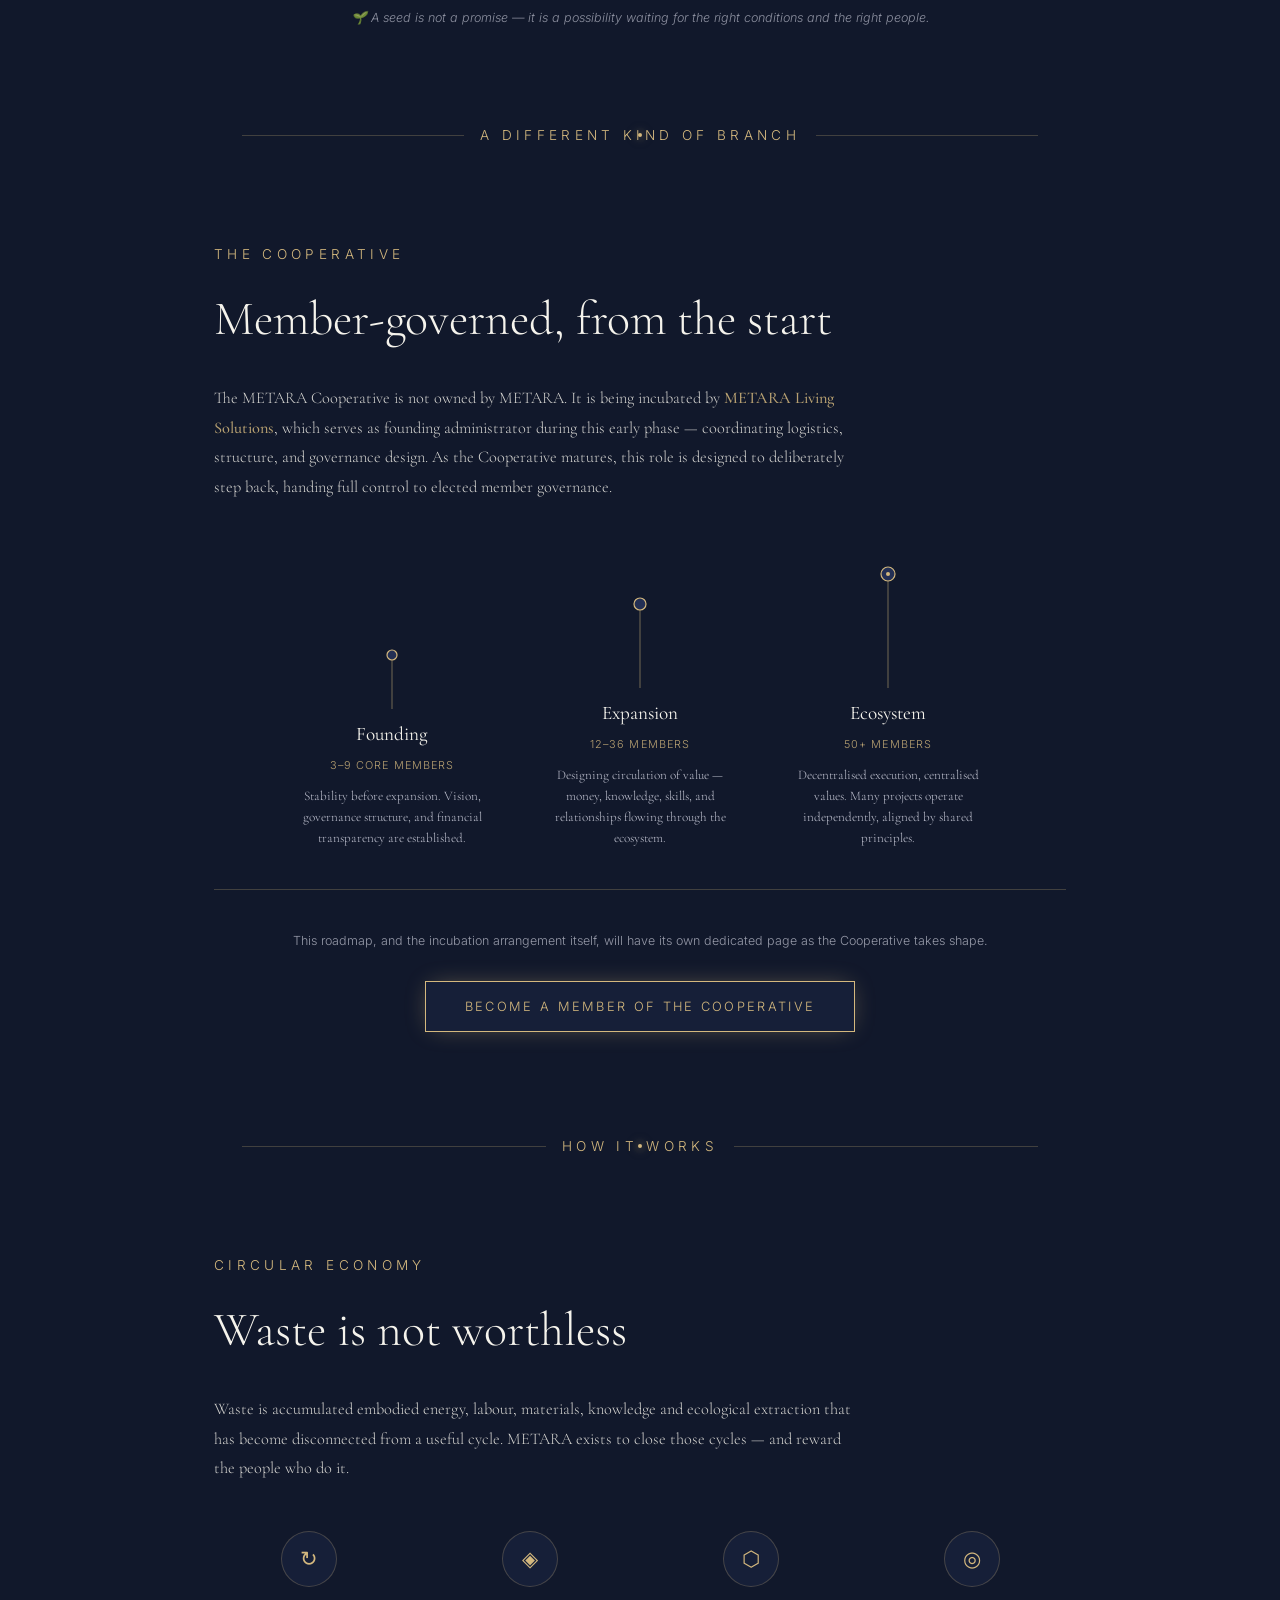
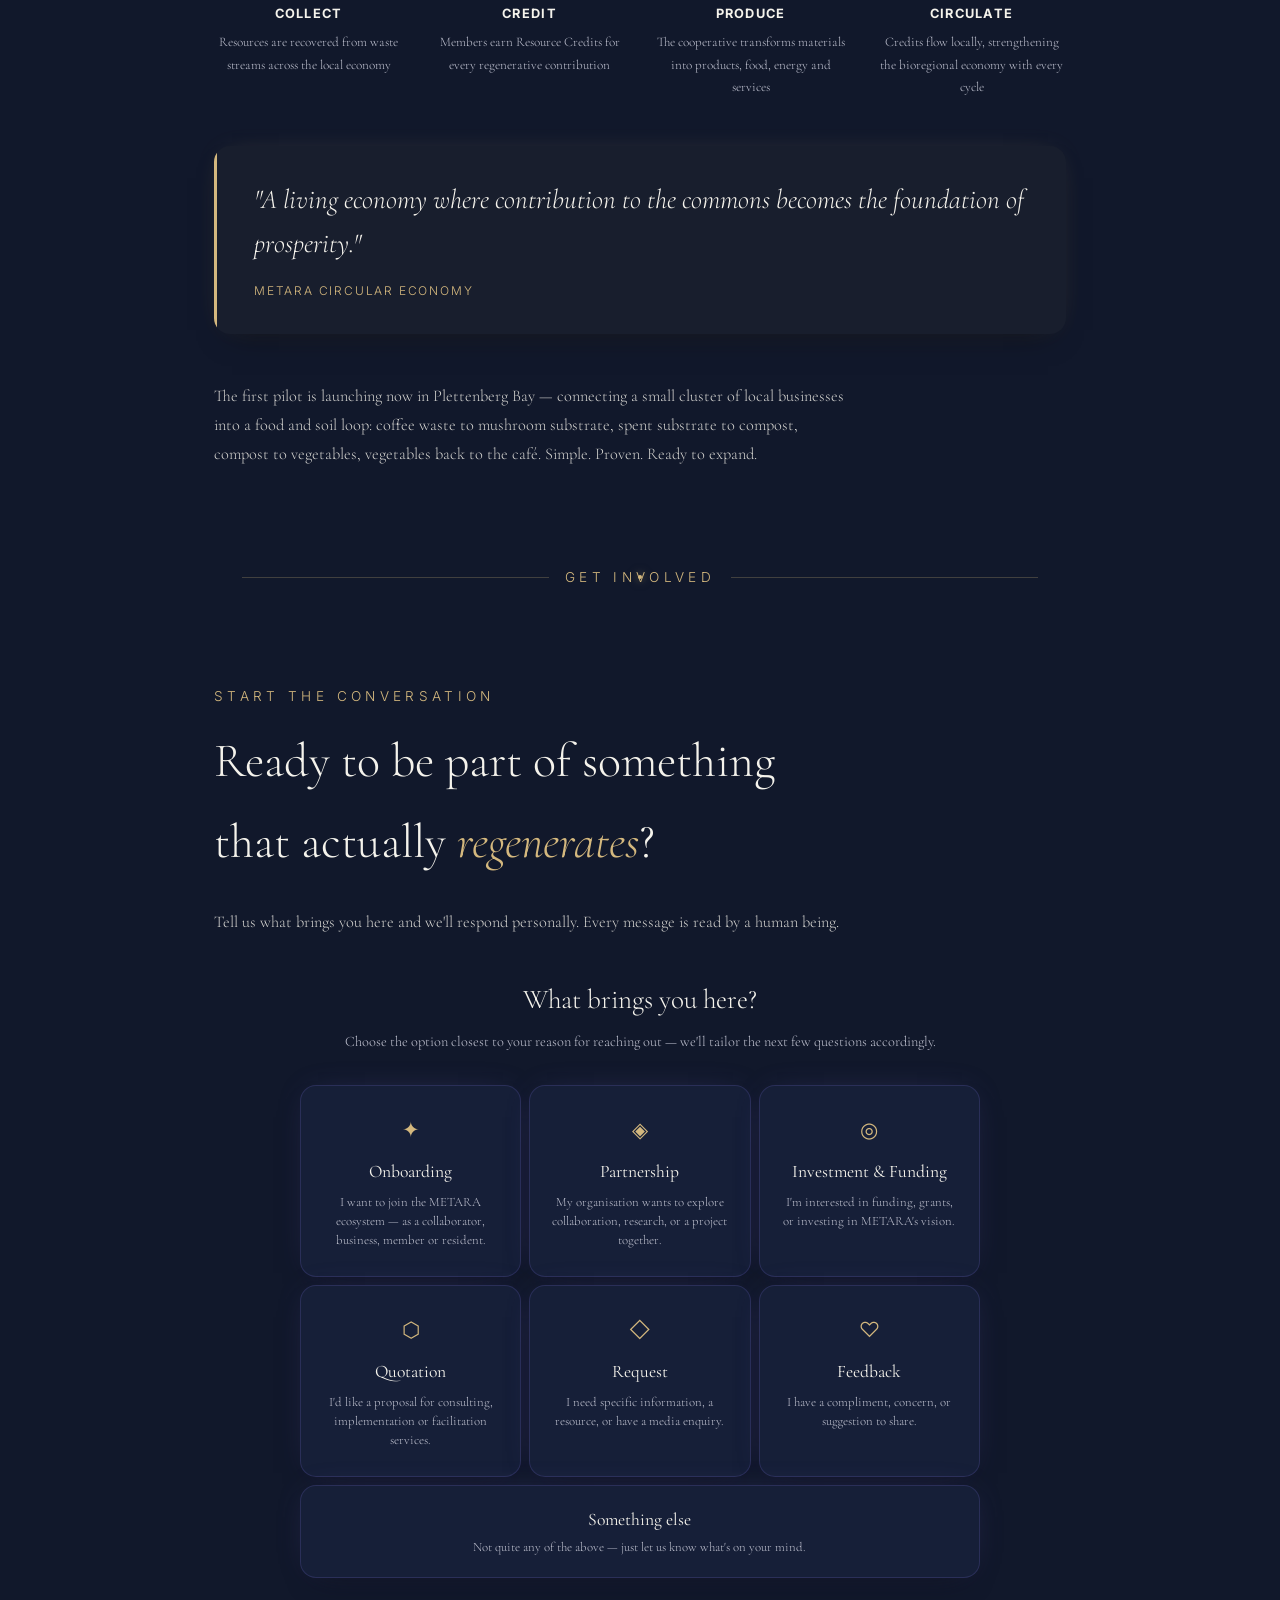
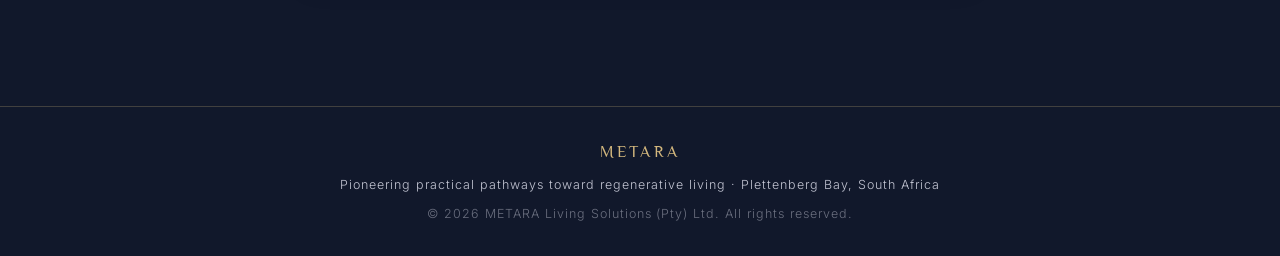
==== commit 2f1bee8a: "Styling refinements V53" ====
--- a/index.html
+++ b/index.html
@@ -248,14 +248,14 @@
     background: var(--cosmos);
     border: 1px solid rgba(123,111,212,0.2);
     border-radius: 16px;
-    padding: 2.2rem 1.8rem 3rem;
+    padding: 2.2rem 1.8rem 3.6rem;
     display: flex; flex-direction: column; align-items: center; justify-content: center;
     text-align: center;
     transition: background 0.3s, border-color 0.3s, box-shadow 0.3s;
     box-shadow: 0 14px 30px -18px rgba(0,0,0,0.6), 0 0 34px -14px rgba(123,111,212,0.35);
   }
   .pillar:hover .pillar-face {
-    background: var(--indigo);
+    background: transparent;
     border-color: rgba(212,184,126,0.35);
     box-shadow: none;
   }
@@ -278,7 +278,7 @@
 
   .pillar-face--back {
     transform: rotateY(180deg);
-    background: var(--indigo);
+    background: var(--cosmos);
     border-color: rgba(212,184,126,0.3);
     border-radius: 16px;
   }
@@ -294,6 +294,14 @@
     font-size: 0.6rem; letter-spacing: 0.18em; text-transform: uppercase;
     color: var(--gold); opacity: 0.6;
   }
+
+  /* Venture cards: transparent front, filled back, fill never changes on hover/flip */
+  .venture-card .pillar-face { background: transparent; border-color: transparent; }
+  .venture-card .pillar-face--back { background: var(--cosmos); }
+  .venture-card:hover .pillar-face,
+  .venture-card.flipped .pillar-face { background: transparent; }
+  .venture-card:hover .pillar-face--back,
+  .venture-card.flipped .pillar-face--back { background: var(--cosmos); }
 
   /* ── VISION BLOCK ── */
   .vision-block {
@@ -322,24 +330,44 @@
 
   /* ── VENTURES ── */
   .ventures { list-style: none; max-width: 600px; margin-left: auto; margin-right: auto; }
-  .ventures li {
+  .ventures.pillars { max-width: none; grid-template-columns: 1fr; }
+  .venture-card { height: 190px; }
+  .venture-card .pillar-face:not(.pillar-face--back) {
+    display: grid; grid-template-columns: 140px 260px; justify-content: center;
+    align-items: center; justify-items: center;
+    gap: 0.75rem; padding: 1.4rem 0.75rem 2.1rem; text-align: center;
+  }
+  .venture-card .venture-logo-inline-wrap { margin: 0; }
+  .venture-card .pillar-face--back { transform: rotateX(180deg); }
+  .venture-card.flipped .pillar-inner { transform: rotateX(180deg); }
+  @media (max-width: 860px) {
+    .venture-card { height: 300px; }
+    .venture-card .pillar-face:not(.pillar-face--back) {
+      display: flex; flex-direction: column; justify-content: center; align-items: center;
+      gap: 0; padding: 2.2rem 1.8rem 3.6rem;
+    }
+    .venture-card .venture-logo-inline-wrap { margin: 0 auto 0.8rem; }
+    .venture-card .pillar-face--back { transform: rotateY(180deg); }
+    .venture-card.flipped .pillar-inner { transform: rotateY(180deg); }
+  }
+  .ventures:not(.pillars) li {
     position: relative;
     display: block; text-align: center;
     padding: 1.6rem 0;
   }
-  .ventures li::after {
+  .ventures:not(.pillars) li::after {
     content: ''; position: absolute; left: 50%; top: 100%; transform: translate(-50%, -50%);
     width: 66%; height: 1px;
     background: linear-gradient(90deg, transparent, rgba(245,243,236,0.16), transparent);
   }
-  .ventures li::before {
+  .ventures:not(.pillars) li::before {
     content: ''; position: absolute; left: 50%; top: 100%; transform: translate(-50%, -50%);
     width: 4px; height: 4px; border-radius: 50%; background: var(--gold);
     box-shadow: 0 0 8px rgba(212,184,126,0.9), 0 0 16px rgba(212,184,126,0.4);
     pointer-events: none;
     animation: divider-star-blink 4s ease-in-out infinite;
   }
-  .ventures li:last-child::after, .ventures li:last-child::before { display: none; }
+  .ventures:not(.pillars) li:last-child::after, .ventures:not(.pillars) li:last-child::before { display: none; }
   .venture-status {
     display: inline-block; font-family: 'Inter', sans-serif;
     font-size: 0.62rem; letter-spacing: 0.15em; text-transform: uppercase;
@@ -553,7 +581,11 @@
     backdrop-filter:blur(6px);
   }
   .mt-close-btn:hover{background:rgba(35,47,84,0.9); border-color:#d4b87e; transform:rotate(90deg);}
-  @media (max-width:900px){ .mt-close-btn{top:14px; right:14px;} }
+  @media (max-width:900px){
+    .mt-close-btn{top:14px; right:14px;}
+    #mt-scroll{ scrollbar-width:none; -ms-overflow-style:none; }
+    #mt-scroll::-webkit-scrollbar{ display:none; width:0; height:0; }
+  }
 
   #mt-overlay{
     --deep:#11182b;
@@ -698,6 +730,7 @@
      stays comfortably tappable despite looking small. */
   @media (max-width: 900px){
     .mt-side-rail{ right:10px; top:16vh; height:68vh; }
+    .mt-side-rail .mt-fill{ filter:saturate(0.45) brightness(1.25); }
     .mt-chapter-dot{ width:26px; height:26px; }
     .mt-chapter-dot::before{ width:7px; height:7px; }
     .mt-chapter-dot .mt-tip{ display:none; }
@@ -2121,7 +2154,7 @@
     </div>
 
     <div class="pillars">
-      <div class="pillar" onclick="this.classList.toggle('flipped')">
+      <div class="pillar" data-action="pillar-flip">
         <div class="pillar-inner">
           <div class="pillar-face">
             <span class="pillar-num">Purpose</span>
@@ -2137,7 +2170,7 @@
         </div>
       </div>
 
-      <div class="pillar" onclick="this.classList.toggle('flipped')">
+      <div class="pillar" data-action="pillar-flip">
         <div class="pillar-inner">
           <div class="pillar-face">
             <span class="pillar-num">Mission</span>
@@ -2153,7 +2186,7 @@
         </div>
       </div>
 
-      <div class="pillar" onclick="this.classList.toggle('flipped')">
+      <div class="pillar" data-action="pillar-flip">
         <div class="pillar-inner">
           <div class="pillar-face">
             <span class="pillar-num">Approach</span>
@@ -2195,9 +2228,11 @@
     <h2 class="section-title">A living system of enterprises</h2>
     <p class="section-body">Like a tree that remains the same organism while continuously producing new branches, METARA expands while remaining rooted in its original DNA. Some branches are already bearing fruit. Others are still seeds — waiting in the seedbank for fertile ground to germinate.</p>
 
-    <ul class="ventures" style="margin-top: 2.5rem;">
-      <li>
-        <div class="venture-logo-inline-wrap" role="img" aria-label="METARA Living Solutions logo"><svg
+    <ul class="ventures pillars" style="margin-top: 2.5rem;">
+      <li class="pillar venture-card" data-action="pillar-flip">
+        <div class="pillar-inner">
+          <div class="pillar-face">
+            <div class="venture-logo-inline-wrap" role="img" aria-label="METARA Living Solutions logo"><svg
    width="600"
    height="600"
    viewBox="0 0 600 600"
@@ -4365,12 +4400,23 @@
     </g>
   </g>
 </svg></div>
-        <span class="venture-status venture-status--active">Growing</span>
-        <h4>METARA Living Solutions</h4>
-        <p>The commercial engine — financially sustainable businesses that solve real-world problems while generating the resources that power the wider ecosystem.</p>
+            <div class="venture-content">
+              <span class="venture-status venture-status--active">Growing</span>
+              <h3>METARA Living Solutions</h3>
+            </div>
+            <span class="pillar-flip-hint">Tap to explore</span>
+          </div>
+          <div class="pillar-face pillar-face--back">
+            <h3>METARA Living Solutions</h3>
+            <p>The commercial engine — financially sustainable businesses that solve real-world problems while generating the resources that power the wider ecosystem.</p>
+            <span class="pillar-flip-hint">Tap to return</span>
+          </div>
+        </div>
       </li>
-      <li>
-        <div class="venture-logo-inline-wrap" role="img" aria-label="METARA Collaboration &amp; Eco Solutions logo"><svg
+      <li class="pillar venture-card" data-action="pillar-flip">
+        <div class="pillar-inner">
+          <div class="pillar-face">
+            <div class="venture-logo-inline-wrap" role="img" aria-label="METARA Collaboration &amp; Eco Solutions logo"><svg
    width="600"
    height="600"
    viewBox="0 0 600 600"
@@ -7505,12 +7551,23 @@
          y="329.51999">METARA</tspan></text>
   </g>
 </svg></div>
-        <span class="venture-status venture-status--active">Growing — Pilot Phase</span>
-        <h4>METARA Collaboration &amp; Eco Solutions</h4>
-        <p>A local circular economy platform connecting independent businesses in Plettenberg Bay into a mutually beneficial network — turning waste into resource, reducing costs, and building community.</p>
+            <div class="venture-content">
+              <span class="venture-status venture-status--active">Growing — Pilot Phase</span>
+              <h3>METARA Collaboration &amp; Eco Solutions</h3>
+            </div>
+            <span class="pillar-flip-hint">Tap to explore</span>
+          </div>
+          <div class="pillar-face pillar-face--back">
+            <h3>METARA Collaboration &amp; Eco Solutions</h3>
+            <p>A local circular economy platform connecting independent businesses in Plettenberg Bay into a mutually beneficial network — turning waste into resource, reducing costs, and building community.</p>
+            <span class="pillar-flip-hint">Tap to return</span>
+          </div>
+        </div>
       </li>
-      <li>
-        <div class="venture-logo-inline-wrap" role="img" aria-label="METARA Holistic Retreat Centre logo"><svg
+      <li class="pillar venture-card" data-action="pillar-flip">
+        <div class="pillar-inner">
+          <div class="pillar-face">
+            <div class="venture-logo-inline-wrap" role="img" aria-label="METARA Holistic Retreat Centre logo"><svg
    width="600"
    height="600"
    viewBox="0 0 600 600"
@@ -10508,12 +10565,23 @@
     </g>
   </g>
 </svg></div>
-        <span class="venture-status venture-status--seed">Seed · Awaiting Fertile Ground</span>
-        <h4>METARA Holistic Retreat Centre</h4>
-        <p>A sanctuary for deep rest, healing and purpose — a self-sufficient community model rooted in regenerative abundance, nature connection, and holistic wellbeing.</p>
+            <div class="venture-content">
+              <span class="venture-status venture-status--seed">Seed · Awaiting Fertile Ground</span>
+              <h3>METARA Holistic Retreat Centre</h3>
+            </div>
+            <span class="pillar-flip-hint">Tap to explore</span>
+          </div>
+          <div class="pillar-face pillar-face--back">
+            <h3>METARA Holistic Retreat Centre</h3>
+            <p>A sanctuary for deep rest, healing and purpose — a self-sufficient community model rooted in regenerative abundance, nature connection, and holistic wellbeing.</p>
+            <span class="pillar-flip-hint">Tap to return</span>
+          </div>
+        </div>
       </li>
-      <li>
-        <div class="venture-logo-inline-wrap" role="img" aria-label="METARA Collective NPO logo"><svg
+      <li class="pillar venture-card" data-action="pillar-flip">
+        <div class="pillar-inner">
+          <div class="pillar-face">
+            <div class="venture-logo-inline-wrap" role="img" aria-label="METARA Collective NPO logo"><svg
    width="600"
    height="600"
    viewBox="0 0 600 600"
@@ -13333,12 +13401,23 @@
     </g>
   </g>
 </svg></div>
-        <span class="venture-status venture-status--seed">Seed · Awaiting Fertile Ground</span>
-        <h4>METARA Collective NPO</h4>
-        <p>The social layer — supporting education, ecological restoration, community projects, and care initiatives. The foundation that ensures value reaches communities and nature.</p>
+            <div class="venture-content">
+              <span class="venture-status venture-status--seed">Seed · Awaiting Fertile Ground</span>
+              <h3>METARA Collective NPO</h3>
+            </div>
+            <span class="pillar-flip-hint">Tap to explore</span>
+          </div>
+          <div class="pillar-face pillar-face--back">
+            <h3>METARA Collective NPO</h3>
+            <p>The social layer — supporting education, ecological restoration, community projects, and care initiatives. The foundation that ensures value reaches communities and nature.</p>
+            <span class="pillar-flip-hint">Tap to return</span>
+          </div>
+        </div>
       </li>
-      <li>
-        <div class="venture-logo-inline-wrap" role="img" aria-label="METARA Unconditional Love School logo"><svg
+      <li class="pillar venture-card" data-action="pillar-flip">
+        <div class="pillar-inner">
+          <div class="pillar-face">
+            <div class="venture-logo-inline-wrap" role="img" aria-label="METARA Unconditional Love School logo"><svg
    width="600"
    height="600"
    viewBox="0 0 600 600"
@@ -16452,12 +16531,23 @@
     </g>
   </g>
 </svg></div>
-        <span class="venture-status venture-status--active">Growing</span>
-        <h4>METARA Unconditional Love School</h4>
-        <p>Education rooted in the deepest principles of human connection, cooperation, and conscious living. Established 2021.</p>
+            <div class="venture-content">
+              <span class="venture-status venture-status--active">Growing</span>
+              <h3>METARA Unconditional Love School</h3>
+            </div>
+            <span class="pillar-flip-hint">Tap to explore</span>
+          </div>
+          <div class="pillar-face pillar-face--back">
+            <h3>METARA Unconditional Love School</h3>
+            <p>Education rooted in the deepest principles of human connection, cooperation, and conscious living. Established 2021.</p>
+            <span class="pillar-flip-hint">Tap to return</span>
+          </div>
+        </div>
       </li>
-      <li>
-        <div class="venture-logo-inline-wrap" role="img" aria-label="METARA Charity logo"><svg
+      <li class="pillar venture-card" data-action="pillar-flip">
+        <div class="pillar-inner">
+          <div class="pillar-face">
+            <div class="venture-logo-inline-wrap" role="img" aria-label="METARA Charity logo"><svg
    width="600"
    height="600"
    viewBox="0 0 600 600"
@@ -18855,12 +18945,23 @@
     </g>
   </g>
 </svg></div>
-        <span class="venture-status venture-status--seed">Seed &middot; Awaiting Fertile Ground</span>
-        <h4>METARA Charity</h4>
-        <p>A charity foundation that raises and distributes funds across METARA's branches; legally distinct from the Collective NPO.</p>
+            <div class="venture-content">
+              <span class="venture-status venture-status--seed">Seed &middot; Awaiting Fertile Ground</span>
+              <h3>METARA Charity</h3>
+            </div>
+            <span class="pillar-flip-hint">Tap to explore</span>
+          </div>
+          <div class="pillar-face pillar-face--back">
+            <h3>METARA Charity</h3>
+            <p>A charity foundation that raises and distributes funds across METARA's branches; legally distinct from the Collective NPO.</p>
+            <span class="pillar-flip-hint">Tap to return</span>
+          </div>
+        </div>
       </li>
-      <li>
-        <div class="venture-logo-inline-wrap" role="img" aria-label="METARA Sacred Birthing Centre logo"><svg
+      <li class="pillar venture-card" data-action="pillar-flip">
+        <div class="pillar-inner">
+          <div class="pillar-face">
+            <div class="venture-logo-inline-wrap" role="img" aria-label="METARA Sacred Birthing Centre logo"><svg
    width="600"
    height="600"
    viewBox="0 0 600 600"
@@ -21858,9 +21959,18 @@
     </g>
   </g>
 </svg></div>
-        <span class="venture-status venture-status--seed">Seed &middot; Awaiting Fertile Ground</span>
-        <h4>METARA Sacred Birthing Centre</h4>
-        <p>This branch sits closely alongside the Holistic Retreat Centre, focused on holistic and natural births and the infrastructure required to support them. Content to follow as the venture is developed.</p>
+            <div class="venture-content">
+              <span class="venture-status venture-status--seed">Seed &middot; Awaiting Fertile Ground</span>
+              <h3>METARA Sacred Birthing Centre</h3>
+            </div>
+            <span class="pillar-flip-hint">Tap to explore</span>
+          </div>
+          <div class="pillar-face pillar-face--back">
+            <h3>METARA Sacred Birthing Centre</h3>
+            <p>This branch sits closely alongside the Holistic Retreat Centre, focused on holistic and natural births and the infrastructure required to support them. Content to follow as the venture is developed.</p>
+            <span class="pillar-flip-hint">Tap to return</span>
+          </div>
+        </div>
       </li>
     </ul>
 
@@ -21912,7 +22022,7 @@
       This roadmap, and the incubation arrangement itself, will have its own dedicated page as the Cooperative takes shape.
     </p>
     <div style="text-align:center; margin-top:1.5rem;">
-      <a class="btn" href="#connect" onclick="mfJumpToCooperative()">Become a member of the Cooperative</a>
+      <a class="btn" href="#connect" data-action="jump-cooperative">Become a member of the Cooperative</a>
     </div>
   </section>
 
@@ -21971,7 +22081,7 @@
       <div id="mf-progress" style="margin-bottom:2rem; display:none;">
         <div style="display:flex;justify-content:space-between;align-items:center;margin-bottom:0.5rem;">
           <span id="mf-progress-label" style="font-size:0.72rem;letter-spacing:0.15em;text-transform:uppercase;color:var(--gold);"></span>
-          <button type="button" id="mf-start-over" onclick="mfReset()" style="background:none;border:none;color:var(--muted);font-size:0.72rem;cursor:pointer;letter-spacing:0.08em;text-decoration:underline;">Start over</button>
+          <button type="button" id="mf-start-over" data-action="reset-form" style="background:none;border:none;color:var(--muted);font-size:0.72rem;cursor:pointer;letter-spacing:0.08em;text-decoration:underline;">Start over</button>
         </div>
         <div style="height:2px;background:rgba(200,169,110,0.15);border-radius:2px;overflow:hidden;">
           <div id="mf-progress-bar" style="height:100%;background:var(--gold);width:0%;transition:width 0.5s ease;"></div>
@@ -21984,37 +22094,37 @@
         <div class="step-sub">Choose the option closest to your reason for reaching out — we'll tailor the next few questions accordingly.</div>
 
         <div class="intent-grid">
-          <div class="intent-card" data-intent="onboarding" onclick="mfSelectIntent('onboarding')">
+          <div class="intent-card" data-intent="onboarding" data-action="select-intent">
             <div class="intent-icon">✦</div>
             <div class="intent-name">Onboarding</div>
             <div class="intent-desc">I want to join the METARA ecosystem — as a collaborator, business, member or resident.</div>
           </div>
-          <div class="intent-card" data-intent="partnership" onclick="mfSelectIntent('partnership')">
+          <div class="intent-card" data-intent="partnership" data-action="select-intent">
             <div class="intent-icon">◈</div>
             <div class="intent-name">Partnership</div>
             <div class="intent-desc">My organisation wants to explore collaboration, research, or a project together.</div>
           </div>
-          <div class="intent-card" data-intent="investment" onclick="mfSelectIntent('investment')">
+          <div class="intent-card" data-intent="investment" data-action="select-intent">
             <div class="intent-icon">◎</div>
             <div class="intent-name">Investment &amp; Funding</div>
             <div class="intent-desc">I'm interested in funding, grants, or investing in METARA's vision.</div>
           </div>
-          <div class="intent-card" data-intent="quotation" onclick="mfSelectIntent('quotation')">
+          <div class="intent-card" data-intent="quotation" data-action="select-intent">
             <div class="intent-icon">⬡</div>
             <div class="intent-name">Quotation</div>
             <div class="intent-desc">I'd like a proposal for consulting, implementation or facilitation services.</div>
           </div>
-          <div class="intent-card" data-intent="request" onclick="mfSelectIntent('request')">
+          <div class="intent-card" data-intent="request" data-action="select-intent">
             <div class="intent-icon">◇</div>
             <div class="intent-name">Request</div>
             <div class="intent-desc">I need specific information, a resource, or have a media enquiry.</div>
           </div>
-          <div class="intent-card" data-intent="feedback" onclick="mfSelectIntent('feedback')">
+          <div class="intent-card" data-intent="feedback" data-action="select-intent">
             <div class="intent-icon">♡</div>
             <div class="intent-name">Feedback</div>
             <div class="intent-desc">I have a compliment, concern, or suggestion to share.</div>
           </div>
-          <div class="intent-card intent-card--wide" data-intent="other" onclick="mfSelectIntent('other')">
+          <div class="intent-card intent-card--wide" data-intent="other" data-action="select-intent">
             <div>
               <div class="intent-name" style="margin-bottom:0.2rem;">Something else</div>
               <div class="intent-desc">Not quite any of the above — just let us know what's on your mind.</div>
@@ -22040,22 +22150,18 @@
         <p id="mf-error-explain" style="font-family:'Cormorant Garamond',serif;color:var(--muted);font-size:0.85rem;line-height:1.6;margin-bottom:1.2rem;max-width:440px;margin-left:auto;margin-right:auto;">Please wait a moment and try submitting again.</p>
 
         <div style="margin-top:1.4rem;">
-          <button type="button" onclick="mfToggleErrorDetails()" style="background:none;border:none;color:var(--muted);font-size:0.72rem;letter-spacing:0.08em;text-decoration:underline;cursor:pointer;opacity:0.7;">
+          <button type="button" data-action="toggle-error-details" style="background:none;border:none;color:var(--muted);font-size:0.72rem;letter-spacing:0.08em;text-decoration:underline;cursor:pointer;opacity:0.7;">
             <span id="mf-error-details-label">Show technical details</span>
           </button>
         </div>
         <div id="mf-error-details" style="display:none;margin-top:1rem;text-align:left;background:var(--deep);border:1px solid var(--border);padding:1rem 1.2rem;font-family:'Courier New',monospace;font-size:0.72rem;color:var(--muted);line-height:1.6;max-width:480px;margin-left:auto;margin-right:auto;word-break:break-word;white-space:pre-wrap;"></div>
 
         <div style="margin-top:1.4rem;">
-          <button type="button" class="form-btn-ghost" onclick="document.getElementById('mf-error').style.display='none';document.getElementById('mf-steps').style.display='block';">← Back to form</button>
+          <button type="button" class="form-btn-ghost" data-action="error-back-to-form">← Back to form</button>
         </div>
       </div>
 
     </div><!-- /mf-wrap -->
-
-    <div style="text-align:center;margin-top:3rem;padding-top:2rem;border-top:1px solid var(--border);">
-      <p style="color:var(--muted);font-size:0.78rem;">Plettenberg Bay · Western Cape · South Africa</p>
-    </div>
 
   </section>
 
@@ -22072,7 +22178,7 @@
     .step-sub { font-family: 'Cormorant Garamond', serif; color: var(--muted); font-size: 0.9rem; margin-bottom: 2rem; line-height: 1.6; text-align: center; }
 
     /* intent grid */
-    .intent-grid { display:grid; grid-template-columns:repeat(3,1fr); gap:1rem; }
+    .intent-grid { display:grid; grid-template-columns:repeat(3,1fr); gap:0.5rem; }
     .intent-card {
       background:var(--cosmos); padding:1.6rem 1.2rem; cursor:pointer;
       border:1px solid rgba(123,111,212,0.2); border-radius:16px;
@@ -22307,6 +22413,27 @@
     }
     const mfData = {};
 
+    // ── Delegated click handling (replaces inline onclick="" attributes,
+    // which the site's script-src CSP silently blocks in production even
+    // though they work fine when opened locally) ──
+    document.addEventListener('click', function(e) {
+      const el = e.target.closest('[data-action]');
+      if (!el) return;
+      const action = el.dataset.action;
+      if (action === 'pillar-flip') el.classList.toggle('flipped');
+      else if (action === 'jump-cooperative') mfJumpToCooperative();
+      else if (action === 'reset-form') mfReset();
+      else if (action === 'select-intent') mfSelectIntent(el.dataset.intent);
+      else if (action === 'toggle-error-details') mfToggleErrorDetails();
+      else if (action === 'error-back-to-form') {
+        document.getElementById('mf-error').style.display = 'none';
+        document.getElementById('mf-steps').style.display = 'block';
+      }
+      else if (action === 'next-step') mfNext(parseInt(el.dataset.step, 10));
+      else if (action === 'show-step') mfShowStep(parseInt(el.dataset.step, 10));
+      else if (action === 'submit-form') mfSubmit();
+    });
+
     // ── INTENT SELECTION ──
     window.mfSelectIntent = function(intent) {
       document.querySelectorAll('.intent-card').forEach(c => c.classList.remove('selected'));
@@ -22366,8 +22493,8 @@
           </div>
         </div>
         <div style="display:flex;gap:1rem;margin-top:2rem;justify-content:center;">
-          <button type="button" class="form-btn-ghost" onclick="mfReset()">← Change intention</button>
-          <button type="button" class="form-btn" onclick="mfNext(1)">Continue →</button>
+          <button type="button" class="form-btn-ghost" data-action="reset-form">← Change intention</button>
+          <button type="button" class="form-btn" data-action="next-step" data-step="1">Continue →</button>
         </div>
       `;
       stepsEl.appendChild(step1);
@@ -22398,8 +22525,8 @@
           <div id="mf-turnstile-container"></div>
         </div>
         <div style="display:flex;gap:1rem;margin-top:1.5rem;justify-content:center;">
-          <button type="button" class="form-btn-ghost" onclick="mfShowStep(1)">← Back</button>
-          <button type="button" class="form-btn" id="mf-submit-btn" onclick="mfSubmit()" disabled>Send with love ♡</button>
+          <button type="button" class="form-btn-ghost" data-action="show-step" data-step="1">← Back</button>
+          <button type="button" class="form-btn" id="mf-submit-btn" data-action="submit-form" disabled>Send with love ♡</button>
         </div>
       `;
       step2.innerHTML = fieldsHtml;
@@ -22752,6 +22879,7 @@
   }
 })();
 </script>
+
 
 
 
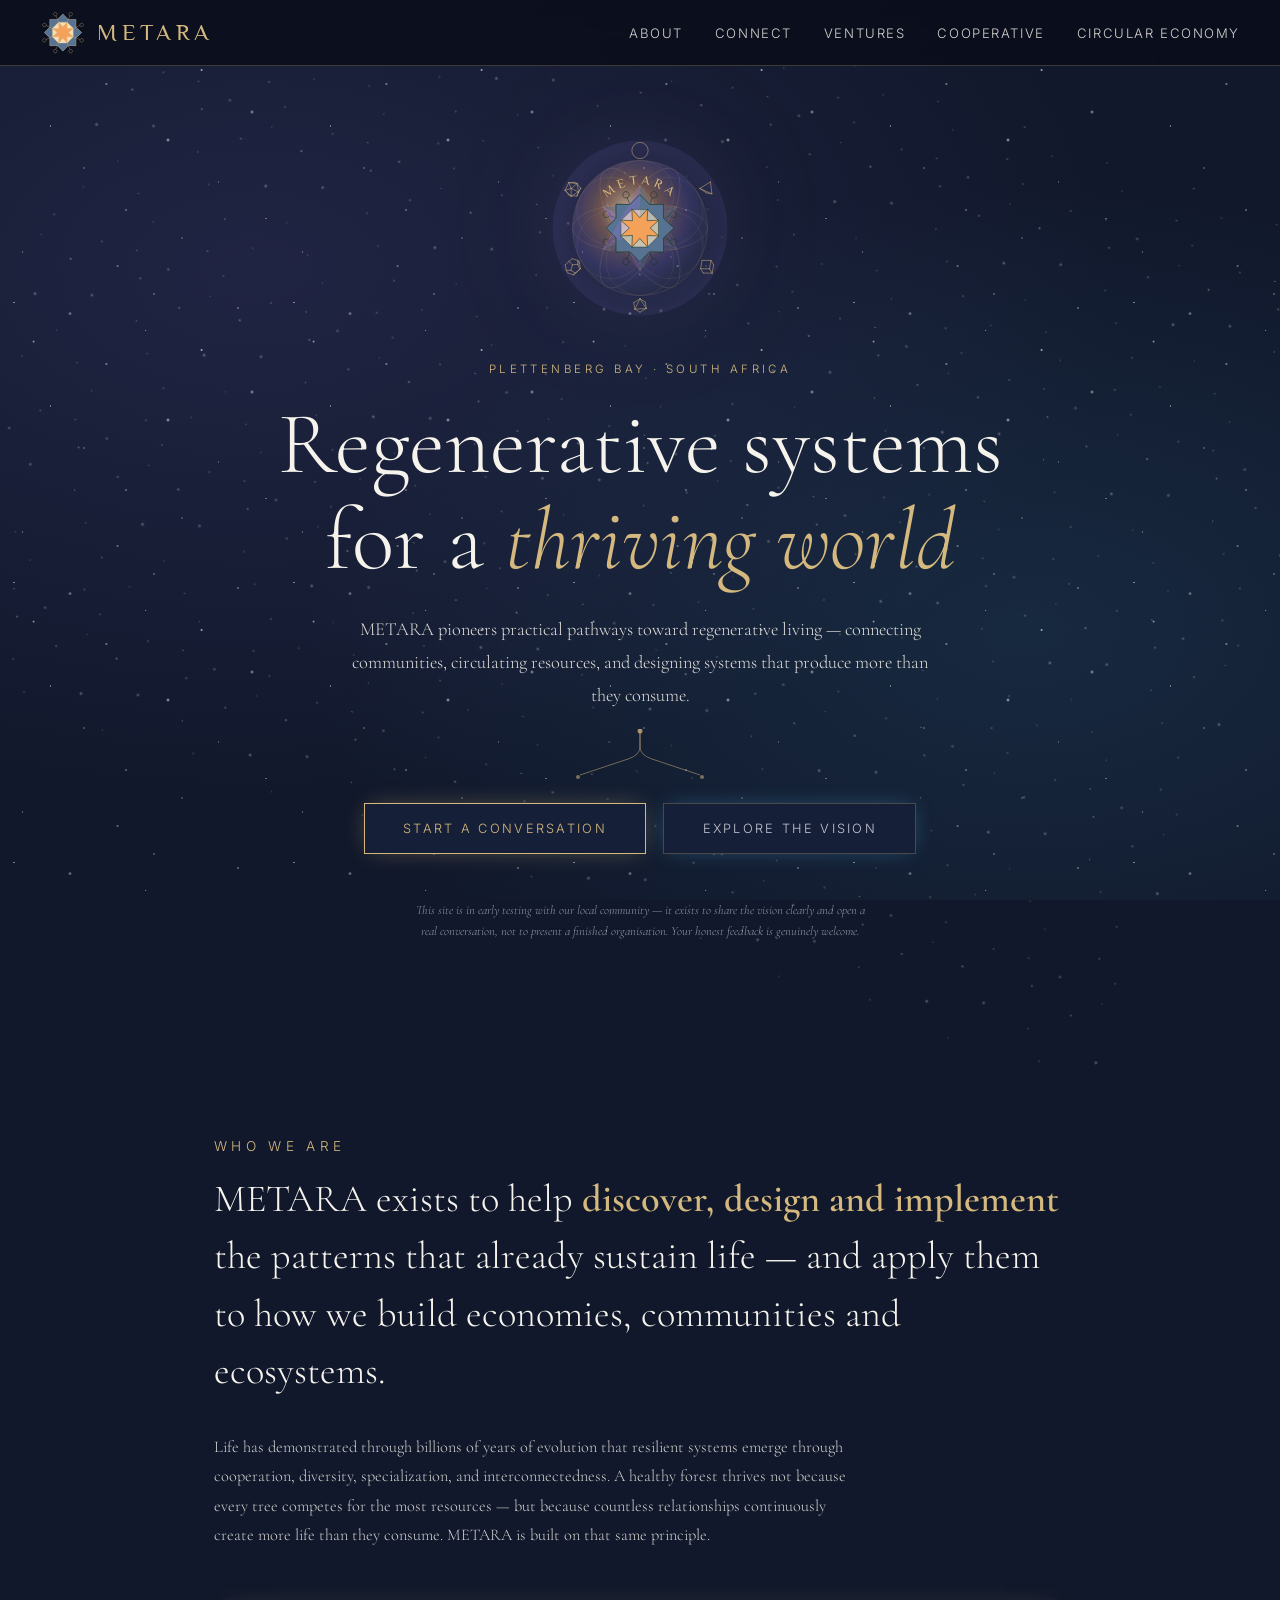
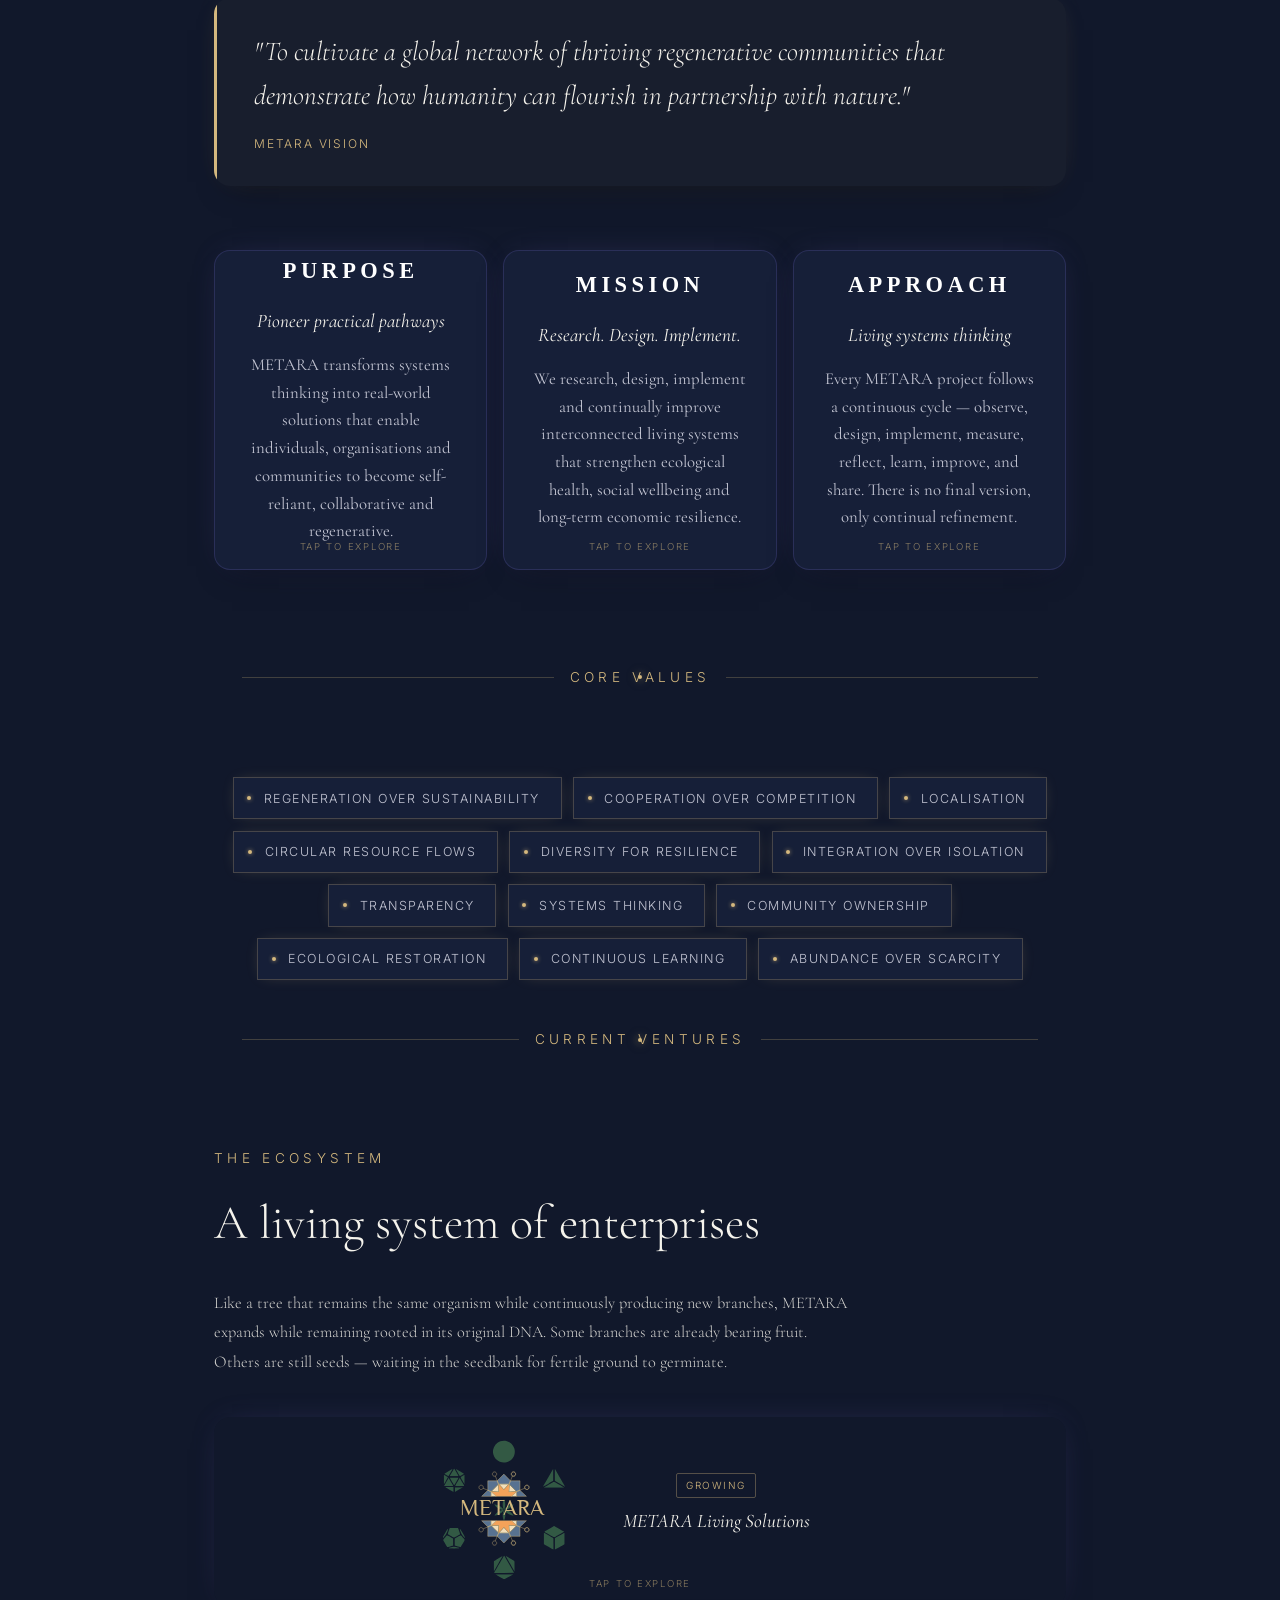
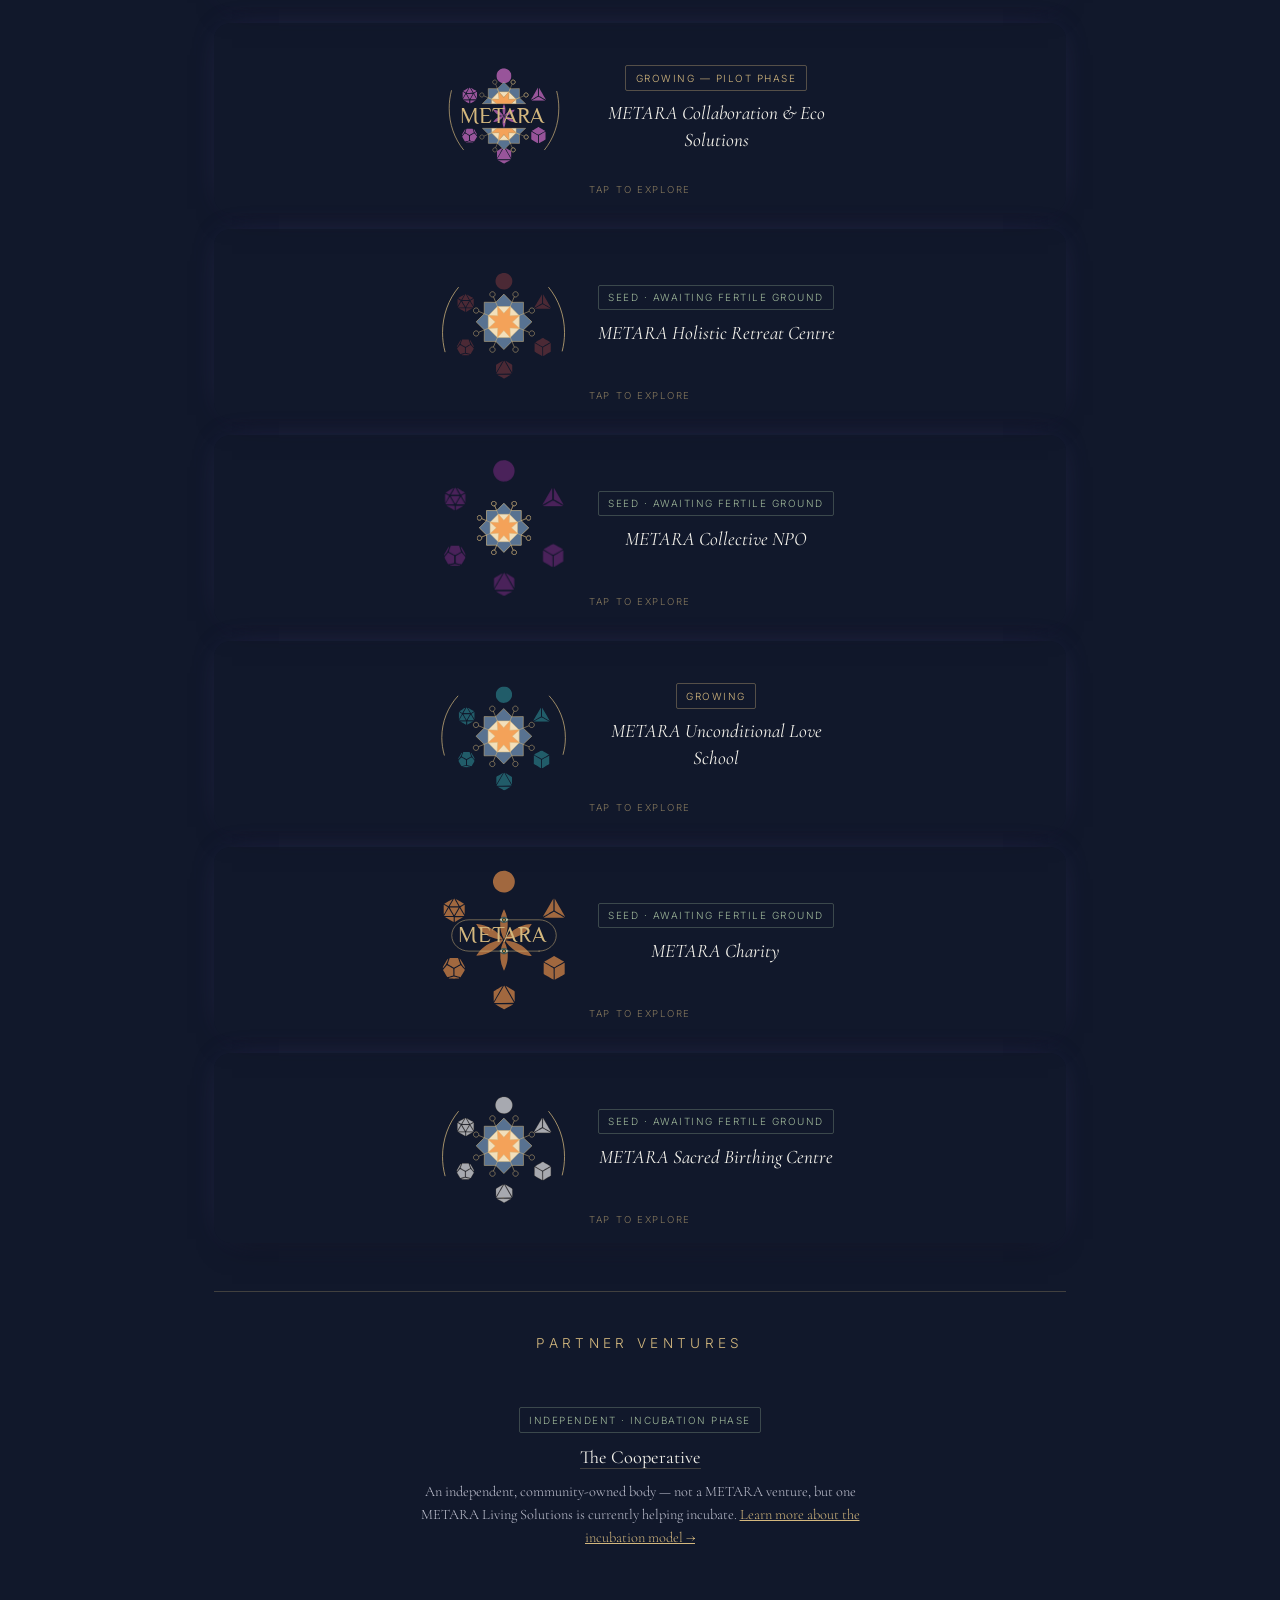
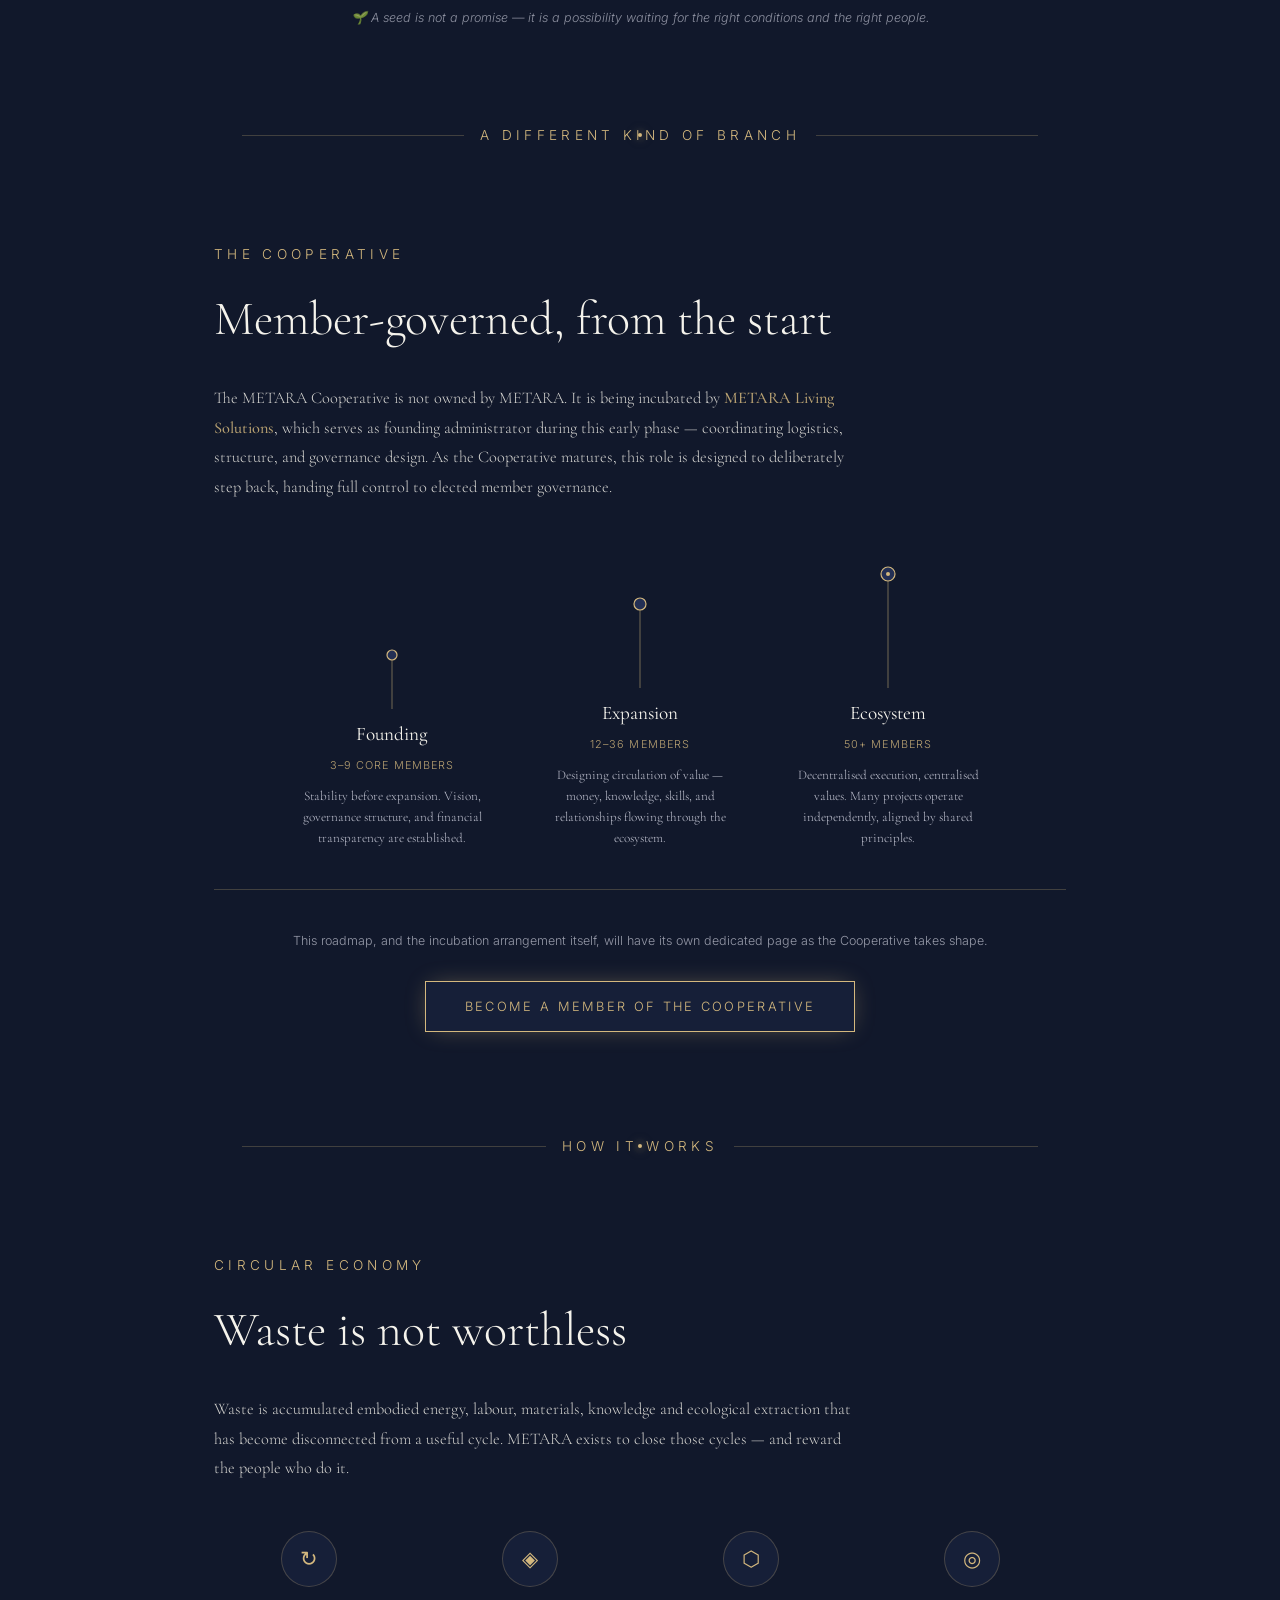
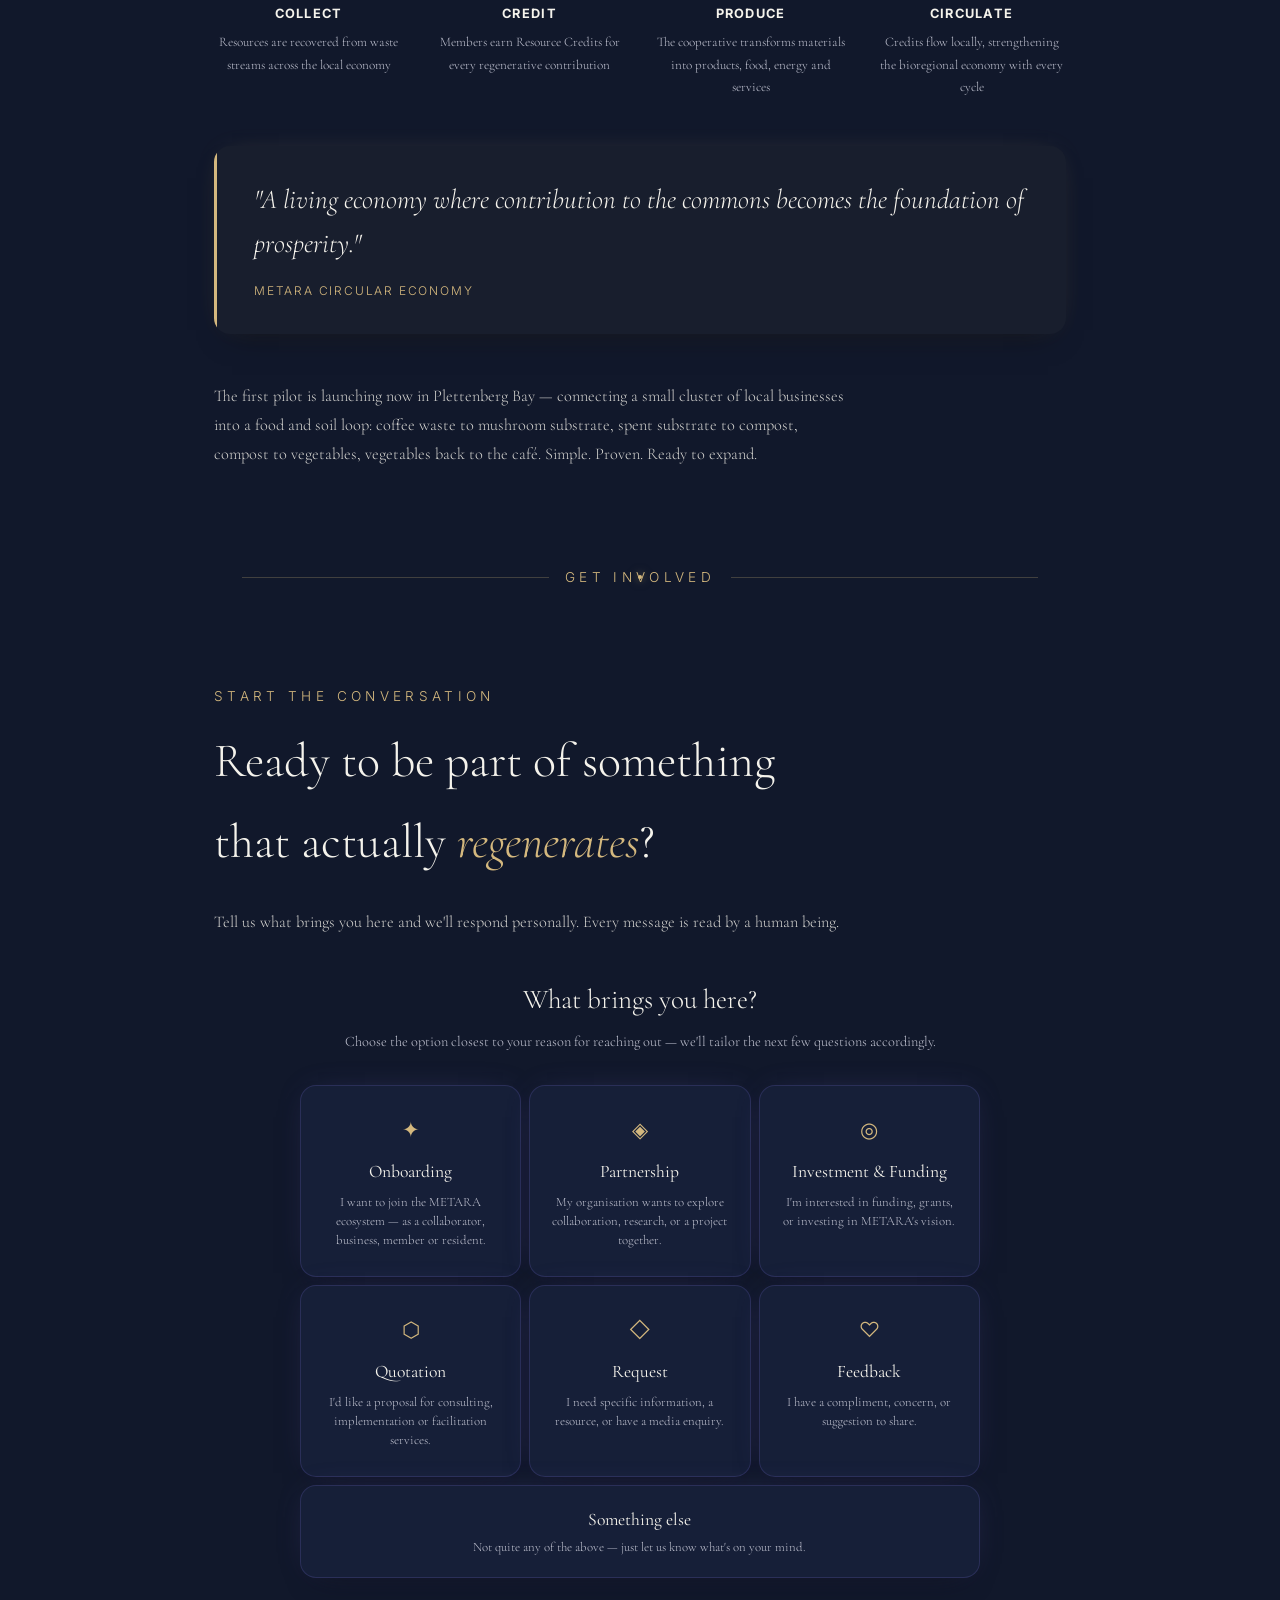
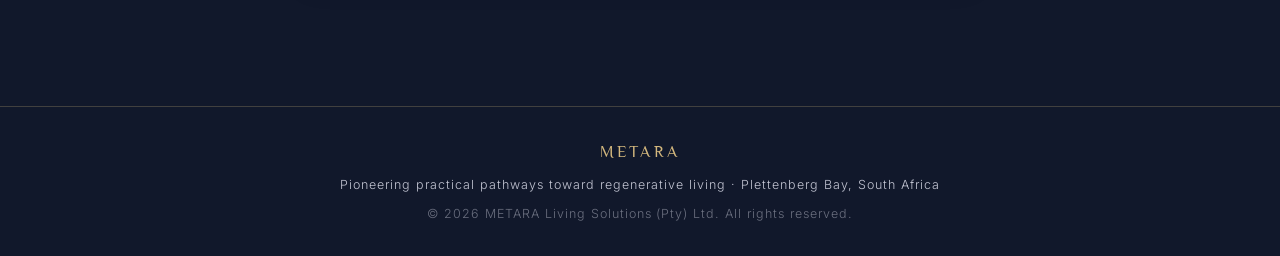
==== commit e6fd5f80: "Version 6 - Serparate master CSS and JS files introduced" ====
--- a/index.html
+++ b/index.html
@@ -7,550 +7,7 @@
 <link rel="preconnect" href="https://fonts.googleapis.com">
 <link rel="preconnect" href="https://fonts.gstatic.com" crossorigin>
 <link href="https://fonts.googleapis.com/css2?family=Cormorant+Garamond:ital,wght@0,300;0,400;0,600;1,300;1,400;1,600&family=Inter:wght@300;400;500;600&family=Philosopher:ital,wght@0,400;0,700;1,400&display=swap" rel="stylesheet">
-<style>
-  *, *::before, *::after { box-sizing: border-box; margin: 0; padding: 0; }
-
-  :root {
-    --deep: #11182b;
-    --cosmos: #161f38;
-    --indigo: #232f54;
-    --accent: #4fc3f7;
-    --gold: #d4b87e;
-    --glow: #7b6fd4;
-    --text: #f5f3ec;
-    --muted: #c2c4d2;
-    --border: rgba(212,184,126,0.25);
-    --radius: 2px;
-
-    /* METARA mark — logo colours, adjust here to restyle the symbol everywhere */
-    --logo-c1: #587291;
-    --logo-c2: #f2dfbb;
-    --logo-c3: #f4a259;
-    --logo-c4: #f5f3ec;
-    --logo-stroke: #d4b87e;
-  }
-
-  html { scroll-behavior: smooth; overflow-x: hidden; max-width: 100%; }
-
-  svg, img { max-width: 100%; }
-
-  body {
-    background: var(--deep);
-    color: var(--text);
-    font-family: 'Inter', sans-serif;
-    font-weight: 300;
-    line-height: 1.7;
-    overflow-x: hidden;
-  }
-
-  /* ── STAR FIELD ── */
-  .stars {
-    position: fixed; inset: 0; z-index: 0; pointer-events: none;
-    background:
-      radial-gradient(ellipse at 20% 30%, rgba(123,111,212,0.14) 0%, transparent 60%),
-      radial-gradient(ellipse at 80% 70%, rgba(79,195,247,0.10) 0%, transparent 50%),
-      var(--deep);
-  }
-  .stars::before, .stars::after {
-    content: '';
-    position: absolute; inset: 0;
-    background-image:
-      radial-gradient(1px 1px at 5% 8%, rgba(255,255,255,0.9) 0%, transparent 100%),
-      radial-gradient(1.5px 1.5px at 12% 22%, rgba(255,255,255,0.6) 0%, transparent 100%),
-      radial-gradient(1px 1px at 18% 45%, rgba(255,255,255,0.8) 0%, transparent 100%),
-      radial-gradient(2px 2px at 25% 12%, rgba(255,255,255,0.5) 0%, transparent 100%),
-      radial-gradient(1px 1px at 30% 60%, rgba(255,255,255,0.7) 0%, transparent 100%),
-      radial-gradient(1.5px 1.5px at 38% 30%, rgba(255,255,255,0.6) 0%, transparent 100%),
-      radial-gradient(1px 1px at 45% 75%, rgba(255,255,255,0.9) 0%, transparent 100%),
-      radial-gradient(1px 1px at 52% 18%, rgba(255,255,255,0.5) 0%, transparent 100%),
-      radial-gradient(2px 2px at 60% 50%, rgba(255,255,255,0.7) 0%, transparent 100%),
-      radial-gradient(1px 1px at 65% 85%, rgba(255,255,255,0.6) 0%, transparent 100%),
-      radial-gradient(1.5px 1.5px at 72% 25%, rgba(255,255,255,0.8) 0%, transparent 100%),
-      radial-gradient(1px 1px at 78% 65%, rgba(255,255,255,0.5) 0%, transparent 100%),
-      radial-gradient(1px 1px at 85% 10%, rgba(255,255,255,0.9) 0%, transparent 100%),
-      radial-gradient(2px 2px at 90% 40%, rgba(255,255,255,0.6) 0%, transparent 100%),
-      radial-gradient(1px 1px at 95% 78%, rgba(255,255,255,0.7) 0%, transparent 100%),
-      radial-gradient(1px 1px at 8% 90%, rgba(255,255,255,0.6) 0%, transparent 100%),
-      radial-gradient(1.5px 1.5px at 42% 95%, rgba(255,255,255,0.5) 0%, transparent 100%),
-      radial-gradient(1px 1px at 55% 5%, rgba(255,255,255,0.8) 0%, transparent 100%);
-    background-size: 280px 280px;
-  }
-  .stars::after {
-    background-size: 180px 180px;
-    background-position: 90px 60px;
-    opacity: 0.55;
-    transform: rotate(20deg);
-    animation: twinkle 6s ease-in-out infinite;
-  }
-  @keyframes twinkle {
-    0%, 100% { opacity: 0.4; }
-    50% { opacity: 0.7; }
-  }
-  @media (prefers-reduced-motion: reduce) {
-    .stars::after { animation: none; }
-  }
-
-  /* ── LAYOUT ── */
-  .wrap { position: relative; z-index: 1; }
-
-  section { padding: 6rem 1.5rem; max-width: 900px; margin: 0 auto; scroll-margin-top: calc(var(--nav-h, 90px) + 20px); }
-
-  /* ── NAV ── */
-  nav {
-    position: fixed; top: 0; left: 0; right: 0; z-index: 100;
-    display: flex; align-items: center; justify-content: space-between;
-    padding: 0.6rem 2.5rem;
-    background: rgba(10,14,26,0.85);
-    backdrop-filter: blur(12px);
-    border-bottom: 1px solid var(--border);
-  }
-  nav .nav-logo {
-    font-family: 'Philosopher', serif;
-    font-size: 1.45rem; font-weight: 400; letter-spacing: 0.2em;
-    color: var(--gold); text-decoration: none;
-    display: inline-flex; align-items: center; gap: 0.7rem;
-  }
-  .nav-logo-mark { display: inline-flex; align-items: center; height: 46px; flex-shrink: 0; }
-  .nav-logo-mark svg { height: 100%; width: auto; display: block; }
-  nav ul { list-style: none; display: flex; gap: 2rem; }
-  nav ul a {
-    color: var(--text); opacity: 0.85; text-decoration: none;
-    font-size: 0.82rem; letter-spacing: 0.12em; text-transform: uppercase;
-    transition: color 0.3s, opacity 0.3s;
-  }
-  nav ul a:hover { color: var(--accent); opacity: 1; }
-
-  /* ── NAV TOGGLE (mobile dropdown) ── */
-  .nav-toggle {
-    display: none; flex-direction: column; justify-content: center; gap: 5px;
-    width: 34px; height: 34px; background: none; border: none; cursor: pointer;
-    padding: 0; z-index: 101;
-  }
-  .nav-toggle span {
-    display: block; width: 100%; height: 1px; background: var(--gold);
-    transition: transform 0.3s ease, opacity 0.3s ease;
-  }
-  .nav-toggle[aria-expanded="true"] span:nth-child(1) { transform: translateY(6px) rotate(45deg); }
-  .nav-toggle[aria-expanded="true"] span:nth-child(2) { opacity: 0; }
-  .nav-toggle[aria-expanded="true"] span:nth-child(3) { transform: translateY(-6px) rotate(-45deg); }
-
-  /* ── HERO ── */
-  .hero {
-    min-height: 100vh; display: flex; flex-direction: column;
-    align-items: center; justify-content: center;
-    text-align: center; padding: 8rem 1.5rem 6rem;
-    position: relative; z-index: 1;
-  }
-  .hero-logo {
-    width: 200px; height: 200px;
-    display: flex; align-items: center; justify-content: center;
-    margin-bottom: 2rem;
-    filter: drop-shadow(0 0 40px rgba(123,111,212,0.35)) drop-shadow(0 0 70px rgba(212,184,126,0.15));
-    animation: float 6s ease-in-out infinite;
-  }
-  .hero-logo svg { width: 100%; height: 100%; }
-  @keyframes float {
-    0%, 100% { transform: translateY(0); }
-    50% { transform: translateY(-10px); }
-  }
-  .hero-eyebrow {
-    font-size: 0.72rem; letter-spacing: 0.3em; text-transform: uppercase;
-    color: var(--gold); margin-bottom: 1rem;
-  }
-  .hero h1 {
-    font-family: 'Cormorant Garamond', serif;
-    font-size: clamp(2.8rem, 7vw, 5.5rem);
-    font-weight: 300; line-height: 1.1;
-    color: var(--text); margin-bottom: 1.5rem;
-  }
-  .hero h1 em { font-style: italic; color: var(--gold); }
-  .hero-sub {
-    font-family: 'Cormorant Garamond', serif;
-    font-size: 1.15rem; color: var(--text); opacity: 0.9; max-width: 580px;
-    margin: 0 auto 1rem; line-height: 1.8;
-  }
-  .hero-fork { display: block; margin: 0 auto; opacity: 0.9; }
-  .hero-cta-row { margin-top: 0.5rem; }
-  .hero-testing-note {
-    font-family: 'Cormorant Garamond', serif;
-    margin-top: 2.5rem; max-width: 460px;
-    font-size: 0.78rem; font-style: italic; color: var(--muted);
-    opacity: 0.75; line-height: 1.7;
-  }
-  .btn {
-    display: inline-block; padding: 0.85rem 2.4rem;
-    border: 1px solid var(--gold); color: var(--gold);
-    text-decoration: none; font-size: 0.8rem;
-    letter-spacing: 0.18em; text-transform: uppercase;
-    transition: all 0.3s; margin: 0.4rem;
-    background: var(--cosmos);
-    box-shadow: 0 0 24px -6px rgba(212,184,126,0.45);
-  }
-  .btn:hover { background: transparent; box-shadow: none; transform: scale(0.97); }
-  .btn-ghost {
-    border-color: rgba(200,169,110,0.3); color: var(--muted);
-    box-shadow: 0 0 22px -6px rgba(79,195,247,0.4);
-  }
-  .btn-ghost:hover { border-color: var(--accent); color: var(--accent); background: transparent; box-shadow: none; transform: scale(0.97); }
-
-  /* ── DIVIDER ── */
-  .divider {
-    display: flex; align-items: center; gap: 1rem;
-    max-width: 66vw; margin: 0 auto; padding: 0 1.5rem;
-    position: relative; z-index: 1;
-  }
-  .divider::before, .divider::after {
-    content: ''; flex: 1; height: 1px; background: var(--border);
-  }
-  .divider span {
-    font-size: 0.85rem; letter-spacing: 0.32em; text-transform: uppercase;
-    color: var(--gold); white-space: nowrap;
-  }
-  .divider span::before {
-    content: ''; position: absolute; left: 50%; top: 50%;
-    width: 4px; height: 4px; border-radius: 50%; background: var(--gold);
-    box-shadow: 0 0 8px rgba(212,184,126,0.9), 0 0 16px rgba(212,184,126,0.4);
-    transform: translate(-50%,-50%); pointer-events: none; z-index: -1;
-    animation: divider-star-blink 4s ease-in-out infinite;
-  }
-  @keyframes divider-star-blink {
-    0%, 100% { opacity: 0.25; transform: translate(-50%,-50%) scale(0.85); }
-    50% { opacity: 0.85; transform: translate(-50%,-50%) scale(1.15); }
-  }
-
-  /* ── WHAT WE ARE ── */
-  .what-intro {
-    font-family: 'Cormorant Garamond', serif;
-    font-size: clamp(1.5rem, 3.5vw, 2.4rem);
-    font-weight: 300; line-height: 1.5; color: var(--text);
-    margin-bottom: 2rem;
-  }
-  .what-intro strong { font-weight: 600; color: var(--gold); }
-
-  /* ── PILLARS ── */
-  .pillars { display: grid; grid-template-columns: repeat(3, 1fr); gap: 1rem; margin-top: 4rem; perspective: 1600px; }
-  @media (max-width: 860px) {
-    .pillars { grid-template-columns: 1fr; }
-    .pillar { height: 300px; }
-  }
-
-  .pillar { height: 320px; cursor: pointer; position: relative; }
-  .pillar-inner {
-    position: relative; width: 100%; height: 100%;
-    transition: transform 0.7s cubic-bezier(0.4, 0.2, 0.2, 1);
-    transform-style: preserve-3d;
-  }
-  .pillar.flipped .pillar-inner { transform: rotateY(180deg); }
-
-  .pillar-face {
-    position: absolute; inset: 0;
-    backface-visibility: hidden;
-    background: var(--cosmos);
-    border: 1px solid rgba(123,111,212,0.2);
-    border-radius: 16px;
-    padding: 2.2rem 1.8rem 3.6rem;
-    display: flex; flex-direction: column; align-items: center; justify-content: center;
-    text-align: center;
-    transition: background 0.3s, border-color 0.3s, box-shadow 0.3s;
-    box-shadow: 0 14px 30px -18px rgba(0,0,0,0.6), 0 0 34px -14px rgba(123,111,212,0.35);
-  }
-  .pillar:hover .pillar-face {
-    background: transparent;
-    border-color: rgba(212,184,126,0.35);
-    box-shadow: none;
-  }
-
-  .pillar-num {
-    font-family: 'Philosopher', serif;
-    font-size: 1.4rem; font-weight: 700; letter-spacing: 0.2em; text-transform: uppercase;
-    color: #ffffff;
-    margin-bottom: 1.1rem; display: block;
-  }
-  .pillar h3 {
-    font-family: 'Cormorant Garamond', serif;
-    font-size: 1.2rem; font-weight: 400; font-style: italic; color: var(--text);
-    margin-bottom: 1rem; line-height: 1.4;
-  }
-  .pillar p {
-    font-family: 'Cormorant Garamond', serif;
-    font-size: 1.05rem; color: var(--muted); line-height: 1.65; font-weight: 400;
-  }
-
-  .pillar-face--back {
-    transform: rotateY(180deg);
-    background: var(--cosmos);
-    border-color: rgba(212,184,126,0.3);
-    border-radius: 16px;
-  }
-  .pillar-face--back .pillar-num {
-    font-size: 1.0rem; margin-bottom: 0.9rem;
-  }
-  .pillar-face--back p {
-    font-size: 0.95rem; color: var(--text); opacity: 0.92; line-height: 1.7; font-style: italic;
-  }
-  .pillar-flip-hint {
-    position: absolute; bottom: 0.85rem; left: 0; right: 0; text-align: center;
-    font-family: 'Inter', sans-serif; font-style: normal;
-    font-size: 0.6rem; letter-spacing: 0.18em; text-transform: uppercase;
-    color: var(--gold); opacity: 0.6;
-  }
-
-  /* Venture cards: transparent front, filled back, fill never changes on hover/flip */
-  .venture-card .pillar-face { background: transparent; border-color: transparent; }
-  .venture-card .pillar-face--back { background: var(--cosmos); }
-  .venture-card:hover .pillar-face,
-  .venture-card.flipped .pillar-face { background: transparent; }
-  .venture-card:hover .pillar-face--back,
-  .venture-card.flipped .pillar-face--back { background: var(--cosmos); }
-
-  /* ── VISION BLOCK ── */
-  .vision-block {
-    position: relative;
-    border-radius: 16px;
-    overflow: hidden;
-    padding: 2rem 2.5rem; margin: 3rem 0;
-    background: rgba(200,169,110,0.04);
-    box-shadow: 0 14px 30px -18px rgba(0,0,0,0.6), 0 0 30px -14px rgba(212,184,126,0.3);
-  }
-  .vision-block::before {
-    content: ''; position: absolute; left: 0; top: 0; bottom: 0; width: 3px;
-    background: var(--gold); z-index: 2;
-  }
-  .vision-block p {
-    font-family: 'Cormorant Garamond', serif;
-    font-size: clamp(1.2rem, 2.5vw, 1.7rem);
-    font-weight: 300; font-style: italic;
-    color: var(--text); line-height: 1.6;
-  }
-  .vision-block cite {
-    display: block; margin-top: 1rem;
-    font-size: 0.75rem; letter-spacing: 0.15em; text-transform: uppercase;
-    color: var(--gold); font-style: normal;
-  }
-
-  /* ── VENTURES ── */
-  .ventures { list-style: none; max-width: 600px; margin-left: auto; margin-right: auto; }
-  .ventures.pillars { max-width: none; grid-template-columns: 1fr; }
-  .venture-card { height: 190px; }
-  .venture-card .pillar-face:not(.pillar-face--back) {
-    display: grid; grid-template-columns: 140px 260px; justify-content: center;
-    align-items: center; justify-items: center;
-    gap: 0.75rem; padding: 1.4rem 0.75rem 2.1rem; text-align: center;
-  }
-  .venture-card .venture-logo-inline-wrap { margin: 0; }
-  .venture-card .pillar-face--back { transform: rotateX(180deg); }
-  .venture-card.flipped .pillar-inner { transform: rotateX(180deg); }
-  @media (max-width: 860px) {
-    .venture-card { height: 300px; }
-    .venture-card .pillar-face:not(.pillar-face--back) {
-      display: flex; flex-direction: column; justify-content: center; align-items: center;
-      gap: 0; padding: 2.2rem 1.8rem 3.6rem;
-    }
-    .venture-card .venture-logo-inline-wrap { margin: 0 auto 0.8rem; }
-    .venture-card .pillar-face--back { transform: rotateY(180deg); }
-    .venture-card.flipped .pillar-inner { transform: rotateY(180deg); }
-  }
-  .ventures:not(.pillars) li {
-    position: relative;
-    display: block; text-align: center;
-    padding: 1.6rem 0;
-  }
-  .ventures:not(.pillars) li::after {
-    content: ''; position: absolute; left: 50%; top: 100%; transform: translate(-50%, -50%);
-    width: 66%; height: 1px;
-    background: linear-gradient(90deg, transparent, rgba(245,243,236,0.16), transparent);
-  }
-  .ventures:not(.pillars) li::before {
-    content: ''; position: absolute; left: 50%; top: 100%; transform: translate(-50%, -50%);
-    width: 4px; height: 4px; border-radius: 50%; background: var(--gold);
-    box-shadow: 0 0 8px rgba(212,184,126,0.9), 0 0 16px rgba(212,184,126,0.4);
-    pointer-events: none;
-    animation: divider-star-blink 4s ease-in-out infinite;
-  }
-  .ventures:not(.pillars) li:last-child::after, .ventures:not(.pillars) li:last-child::before { display: none; }
-  .venture-status {
-    display: inline-block; font-family: 'Inter', sans-serif;
-    font-size: 0.62rem; letter-spacing: 0.15em; text-transform: uppercase;
-    padding: 0.2rem 0.6rem; border-radius: 2px; margin-bottom: 0.6rem;
-  }
-  .venture-status--active { color: var(--gold); border: 1px solid rgba(212,184,126,0.35); }
-  .venture-status--seed { color: #9fb89a; border: 1px solid rgba(159,184,154,0.3); }
-
-  /* ── COOPERATIVE ARC ── */
-  .coop-arc {
-    display: flex; align-items: flex-end; justify-content: center;
-    gap: 3rem; margin-top: 3.5rem; flex-wrap: wrap;
-    border-bottom: 1px solid var(--border); padding-bottom: 2.5rem;
-  }
-  .coop-stage { display: flex; flex-direction: column; align-items: center; max-width: 200px; text-align: center; }
-  .coop-stem { display: block; margin-bottom: 0.6rem; }
-  .coop-stage h4 {
-    font-family: 'Cormorant Garamond', serif;
-    font-size: 1.2rem; font-weight: 400; color: var(--text); margin-bottom: 0.3rem;
-  }
-  .coop-stage-meta {
-    display: block; font-size: 0.68rem; letter-spacing: 0.1em; text-transform: uppercase;
-    color: var(--gold); margin-bottom: 0.7rem; opacity: 0.85;
-  }
-  .coop-stage p { font-family: 'Cormorant Garamond', serif; font-size: 0.82rem; color: var(--muted); line-height: 1.6; }
-  @media (max-width: 700px) {
-    .coop-arc { flex-direction: column; align-items: center; gap: 2rem; }
-    .coop-stem { height: 50px !important; }
-  }
-  .ventures h4 {
-    font-family: 'Cormorant Garamond', serif;
-    font-size: 1.15rem; font-weight: 400; color: var(--text);
-  }
-  .ventures p { font-family: 'Cormorant Garamond', serif; font-size: 0.9rem; color: var(--muted); margin-top: 0.4rem; line-height: 1.6; max-width: 480px; margin-left: auto; margin-right: auto; }
-  .venture-logo-wrap {
-    width: 130px; height: 130px; margin: 0 auto 0.8rem;
-    border-radius: 50%;
-    background: radial-gradient(circle, rgba(255,255,255,0.86) 0%, rgba(255,255,255,0.86) 52%, rgba(255,255,255,0.31) 68%, rgba(255,255,255,0) 80%);
-    display: flex; align-items: center; justify-content: center;
-  }
-  .venture-logo { display: block; height: 84px; width: auto; margin: 0; }
-  .venture-logo-inline-wrap { width: 140px; height: 140px; margin: 0 auto 0.8rem; }
-  .venture-logo-inline-wrap svg { width: 100%; height: 100%; display: block; }
-
-  /* ── HOW IT WORKS ── */
-  .cycle {
-    display: grid; grid-template-columns: repeat(auto-fit, minmax(160px, 1fr));
-    gap: 2rem; margin-top: 3rem; text-align: center;
-  }
-  .cycle-step { position: relative; }
-  .cycle-icon {
-    width: 56px; height: 56px; border-radius: 50%;
-    border: 1px solid var(--border); display: flex; align-items: center;
-    justify-content: center; margin: 0 auto 1rem;
-    font-family: 'Cormorant Garamond', serif;
-    font-size: 1.3rem; color: var(--gold);
-    background: var(--cosmos);
-  }
-  .cycle-step h4 {
-    font-size: 0.8rem; letter-spacing: 0.1em; text-transform: uppercase;
-    color: var(--text); margin-bottom: 0.4rem;
-  }
-  .cycle-step p { font-family: 'Cormorant Garamond', serif; font-size: 0.82rem; color: var(--muted); }
-
-  /* ── SECTION HEADERS ── */
-  .section-label {
-    font-size: 0.85rem; letter-spacing: 0.32em; text-transform: uppercase;
-    color: var(--gold); margin-bottom: 0.8rem; display: block;
-  }
-  .section-title {
-    font-family: 'Cormorant Garamond', serif;
-    font-size: clamp(1.8rem, 4vw, 3rem);
-    font-weight: 300; color: var(--text); margin-bottom: 1.5rem;
-  }
-  .section-body { font-family: 'Cormorant Garamond', serif; color: var(--text); opacity: 0.85; font-size: 1.02rem; max-width: 640px; line-height: 1.8; }
-
-  /* ── VALUES ── */
-  .values-grid {
-    display: flex; flex-wrap: wrap; justify-content: center; gap: 0.7rem;
-    margin-top: 2.5rem;
-  }
-  .value-tag {
-    position: relative;
-    padding: 0.6rem 1.3rem 0.6rem 1.9rem; border: 1px solid var(--border);
-    font-family: 'Inter', sans-serif; font-weight: 300;
-    font-size: 0.78rem; text-transform: uppercase; letter-spacing: 0.12em;
-    color: var(--muted);
-    transition: border-color 0.3s, color 0.3s, box-shadow 0.3s;
-    background: var(--cosmos);
-    box-shadow: 0 0 16px -6px rgba(212,184,126,0.3);
-  }
-  .value-tag::before {
-    content: ''; position: absolute; left: 0.85rem; top: 50%;
-    width: 4px; height: 4px; border-radius: 50%;
-    background: var(--gold); transform: translateY(-50%);
-    box-shadow: 0 0 4px rgba(212,184,126,0.8);
-    animation: star-pulse 3.2s ease-in-out infinite;
-    animation-delay: var(--pulse-delay, 0s);
-  }
-  .value-tag:hover { border-color: var(--gold); color: var(--gold); box-shadow: none; }
-  .value-tag:hover::before { animation-duration: 1s; }
-  @keyframes star-pulse {
-    0%, 100% { opacity: 0.35; box-shadow: 0 0 3px rgba(212,184,126,0.5); }
-    50% { opacity: 1; box-shadow: 0 0 8px rgba(212,184,126,1); }
-  }
-  @media (prefers-reduced-motion: reduce) {
-    .value-tag::before { animation: none; opacity: 0.7; }
-  }
-
-  /* ── CONTACT ── */
-  .contact-box {
-    background: var(--cosmos); border: 1px solid var(--border);
-    padding: 3.5rem 2.5rem; text-align: center;
-    box-shadow: 0 0 40px -12px rgba(212,184,126,0.25);
-  }
-  .contact-box h2 {
-    font-family: 'Cormorant Garamond', serif;
-    font-size: clamp(1.6rem, 3.5vw, 2.6rem);
-    font-weight: 300; margin-bottom: 1rem; color: var(--text);
-  }
-  .contact-box p { font-family: 'Cormorant Garamond', serif; color: var(--muted); margin-bottom: 2rem; max-width: 480px; margin-left: auto; margin-right: auto; margin-bottom: 2rem; }
-  .contact-detail {
-    font-size: 0.85rem; color: var(--muted); margin-top: 2rem;
-  }
-  .contact-detail a { color: var(--gold); text-decoration: none; }
-
-  /* ── FOOTER ── */
-  footer {
-    border-top: 1px solid var(--border); padding: 2rem 1.5rem;
-    text-align: center; position: relative; z-index: 1;
-    color: var(--muted); font-size: 0.78rem; letter-spacing: 0.08em;
-  }
-  footer .f-logo {
-    font-family: 'Philosopher', serif;
-    font-size: 1rem; color: var(--gold); letter-spacing: 0.2em;
-    display: block; margin-bottom: 0.5rem;
-  }
-
-  /* ── MOBILE ── */
-  /* Switches to the hamburger well before the text nav items start
-     crowding the METARA logo -- confirmed by testing: at 850-900px the
-     text nav ("ABOUT" especially) was already touching the logo, and
-     "CIRCULAR ECONOMY" was wrapping to two lines. This trigger is
-     intentionally separate from the @media (max-width: 640px) block
-     below (which handles general small-screen content spacing) so that
-     tightening this breakpoint further later doesn't accidentally change
-     unrelated mobile padding/font-size rules, and vice versa. */
-  @media (max-width: 960px) {
-    .nav-toggle { display: flex; }
-    nav ul#nav-menu {
-      position: absolute; top: 100%; left: 0; right: 0;
-      flex-direction: column; gap: 0; margin: 0; padding: 0.5rem 0;
-      background: rgba(10,14,26,0.97); backdrop-filter: blur(12px);
-      border-bottom: 1px solid var(--border);
-      max-height: 0; overflow: hidden; opacity: 0;
-      transition: max-height 0.35s ease, opacity 0.25s ease;
-    }
-    nav ul#nav-menu.nav-open { max-height: 70vh; opacity: 1; }
-    nav ul#nav-menu li { width: 100%; text-align: center; }
-    nav ul#nav-menu a {
-      display: block; padding: 0.9rem 1.5rem;
-      border-top: 1px solid rgba(212,184,126,0.08);
-    }
-    nav ul#nav-menu li:first-child a { border-top: none; }
-  }
-
-  @media (max-width: 640px) {
-    section { padding: 4rem 1.2rem; }
-    .vision-block { padding: 1.5rem; }
-    .contact-box { padding: 2.5rem 1.5rem; }
-    .divider span { font-size: 0.68rem; letter-spacing: 0.2em; }
-    .section-label { font-size: 0.72rem; letter-spacing: 0.22em; }
-    .pillars { grid-template-columns: 1fr; }
-    .pillar { height: 280px; }
-  }
-
-  @media (prefers-reduced-motion: reduce) {
-    .hero-logo { animation: none; }
-    .pillar-inner { transition: none; }
-    .divider span::before { animation: none; opacity: 0.6; }
-    .ventures li::before { animation: none; opacity: 0.6; }
-  }
-</style>
+<link rel="stylesheet" href="metara-master-styles.css">
 <script src="https://challenges.cloudflare.com/turnstile/v0/api.js" async defer></script>
 
 <!--
@@ -567,452 +24,7 @@
   ============================================================================
 -->
 
-<style id="mt-tree-styles">
 
-  #mt-overlay{ position:fixed; inset:0; z-index:9999; }
-  #mt-scroll{ position:absolute; inset:0; overflow-y:auto; -webkit-overflow-scrolling:touch; }
-  .mt-close-btn{
-    position:fixed; top:22px; right:26px; z-index:10001;
-    width:40px; height:40px; border-radius:50%;
-    background:rgba(22,31,56,0.75); border:1px solid rgba(245,243,236,0.25);
-    color:#f5f3ec; font-size:1.1rem; line-height:1; cursor:pointer;
-    display:flex; align-items:center; justify-content:center;
-    transition:background .25s ease, border-color .25s ease, transform .25s ease;
-    backdrop-filter:blur(6px);
-  }
-  .mt-close-btn:hover{background:rgba(35,47,84,0.9); border-color:#d4b87e; transform:rotate(90deg);}
-  @media (max-width:900px){
-    .mt-close-btn{top:14px; right:14px;}
-    #mt-scroll{ scrollbar-width:none; -ms-overflow-style:none; }
-    #mt-scroll::-webkit-scrollbar{ display:none; width:0; height:0; }
-  }
-
-  #mt-overlay{
-    --deep:#11182b;
-    --cosmos:#161f38;
-    --indigo:#232f54;
-    --accent:#4fc3f7;
-    --gold:#d4b87e;
-    --glow:#7b6fd4;
-    --text:#f5f3ec;
-    --muted:#c2c4d2;
-    --econ:#329aa6;    /* Collaborations */
-    --social:#e6668e;  /* Sanctuaries */
-    --eco:#4fc3f7;      /* Regenerative Circulations */
-    --charity:#c97b4a;
-    --vine-progress:0;
-  
-    margin:0;
-    background:var(--deep);
-    color:var(--text);
-    font-family:'Cormorant Garamond', serif;
-    overflow-x:hidden;
-  }
-  #mt-overlay, #mt-overlay *{box-sizing:border-box;}
-  #mt-scroll{scroll-behavior:smooth; overflow-x:hidden;}
-  
-  #mt-overlay h1, #mt-overlay h2, #mt-overlay h3, #mt-overlay .mt-display{font-family:'Philosopher', serif; font-weight:400; margin:0;}
-  .mt-eyebrow{
-    font-family:'Inter', sans-serif;
-    font-size:0.72rem;
-    letter-spacing:3.2px;
-    text-transform:uppercase;
-    color:var(--accent);
-    margin-bottom:10px;
-  }
-  .mt-chapter-nav{
-    font-family:'Inter', sans-serif;
-    font-size:0.78rem;
-    letter-spacing:1.6px;
-    text-transform:uppercase;
-    color:var(--accent);
-    text-align:center;
-    opacity:0.85;
-  }
-  .mt-muted{co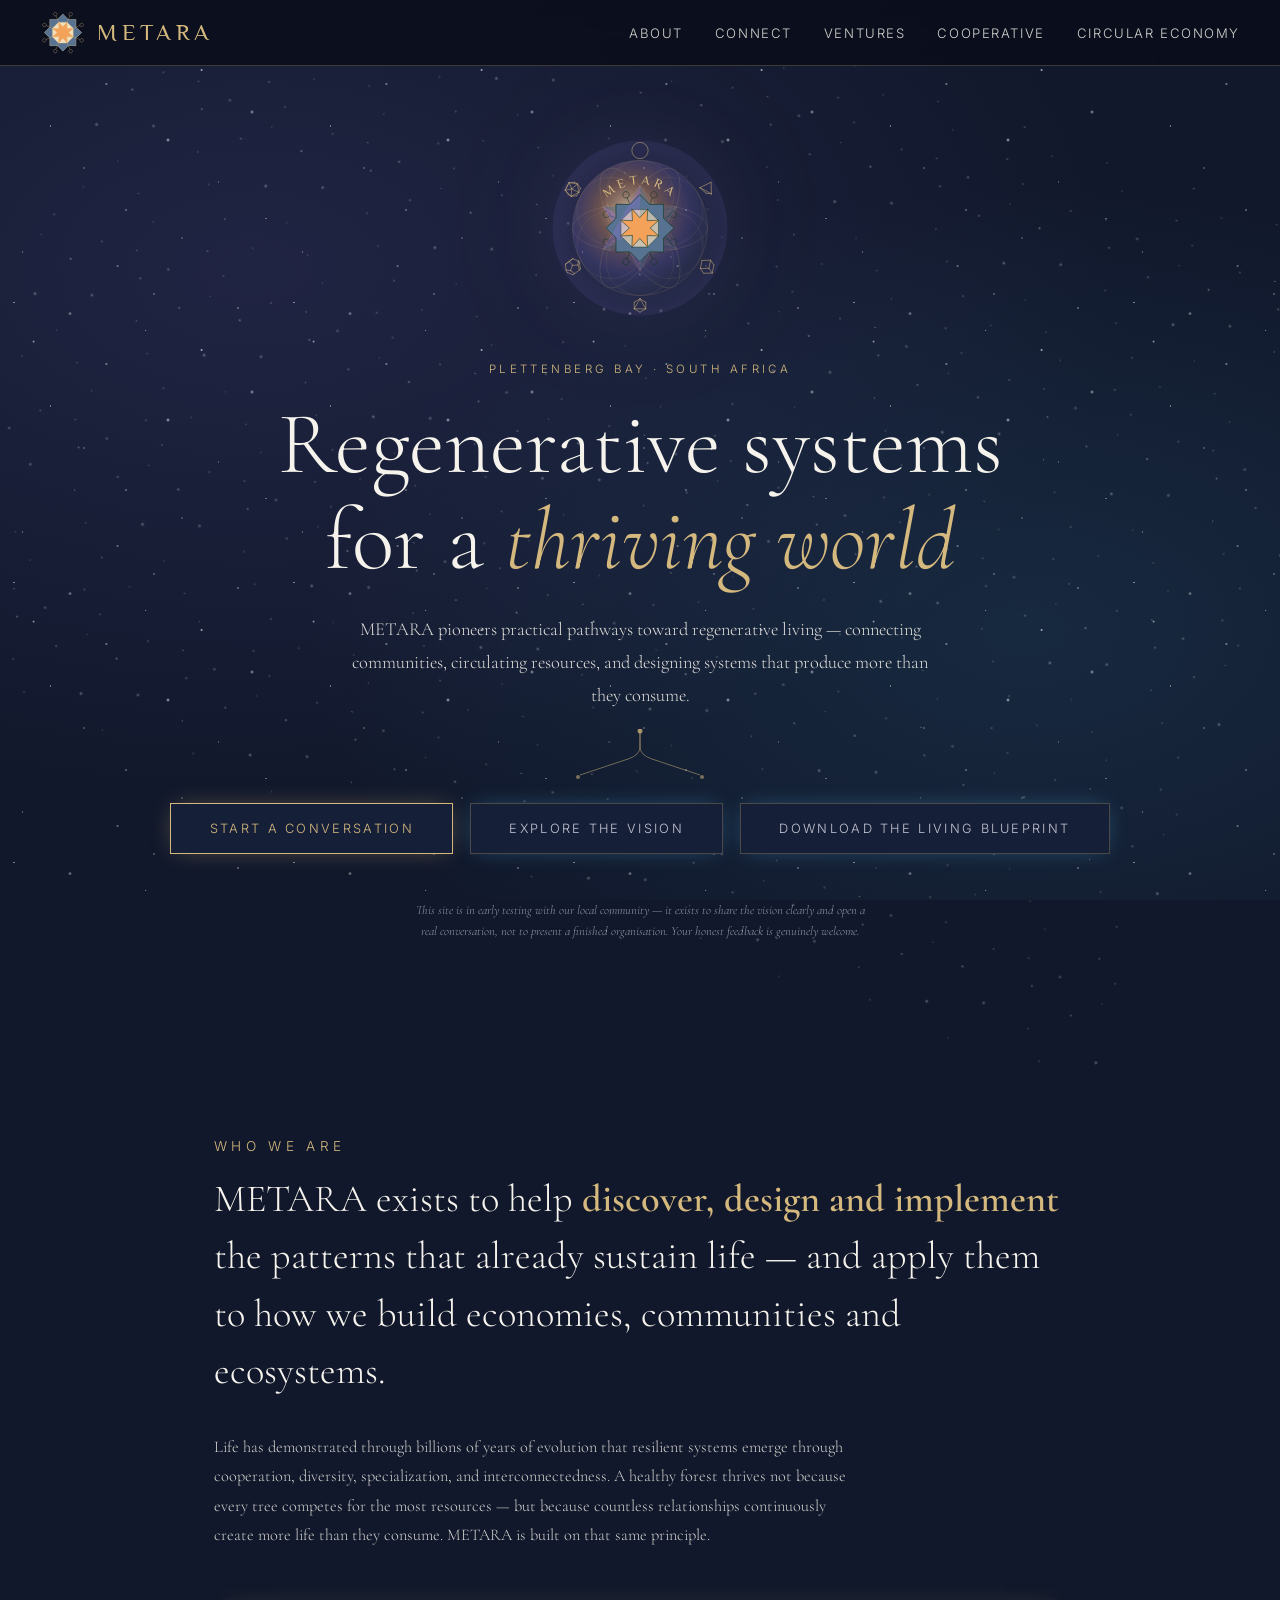
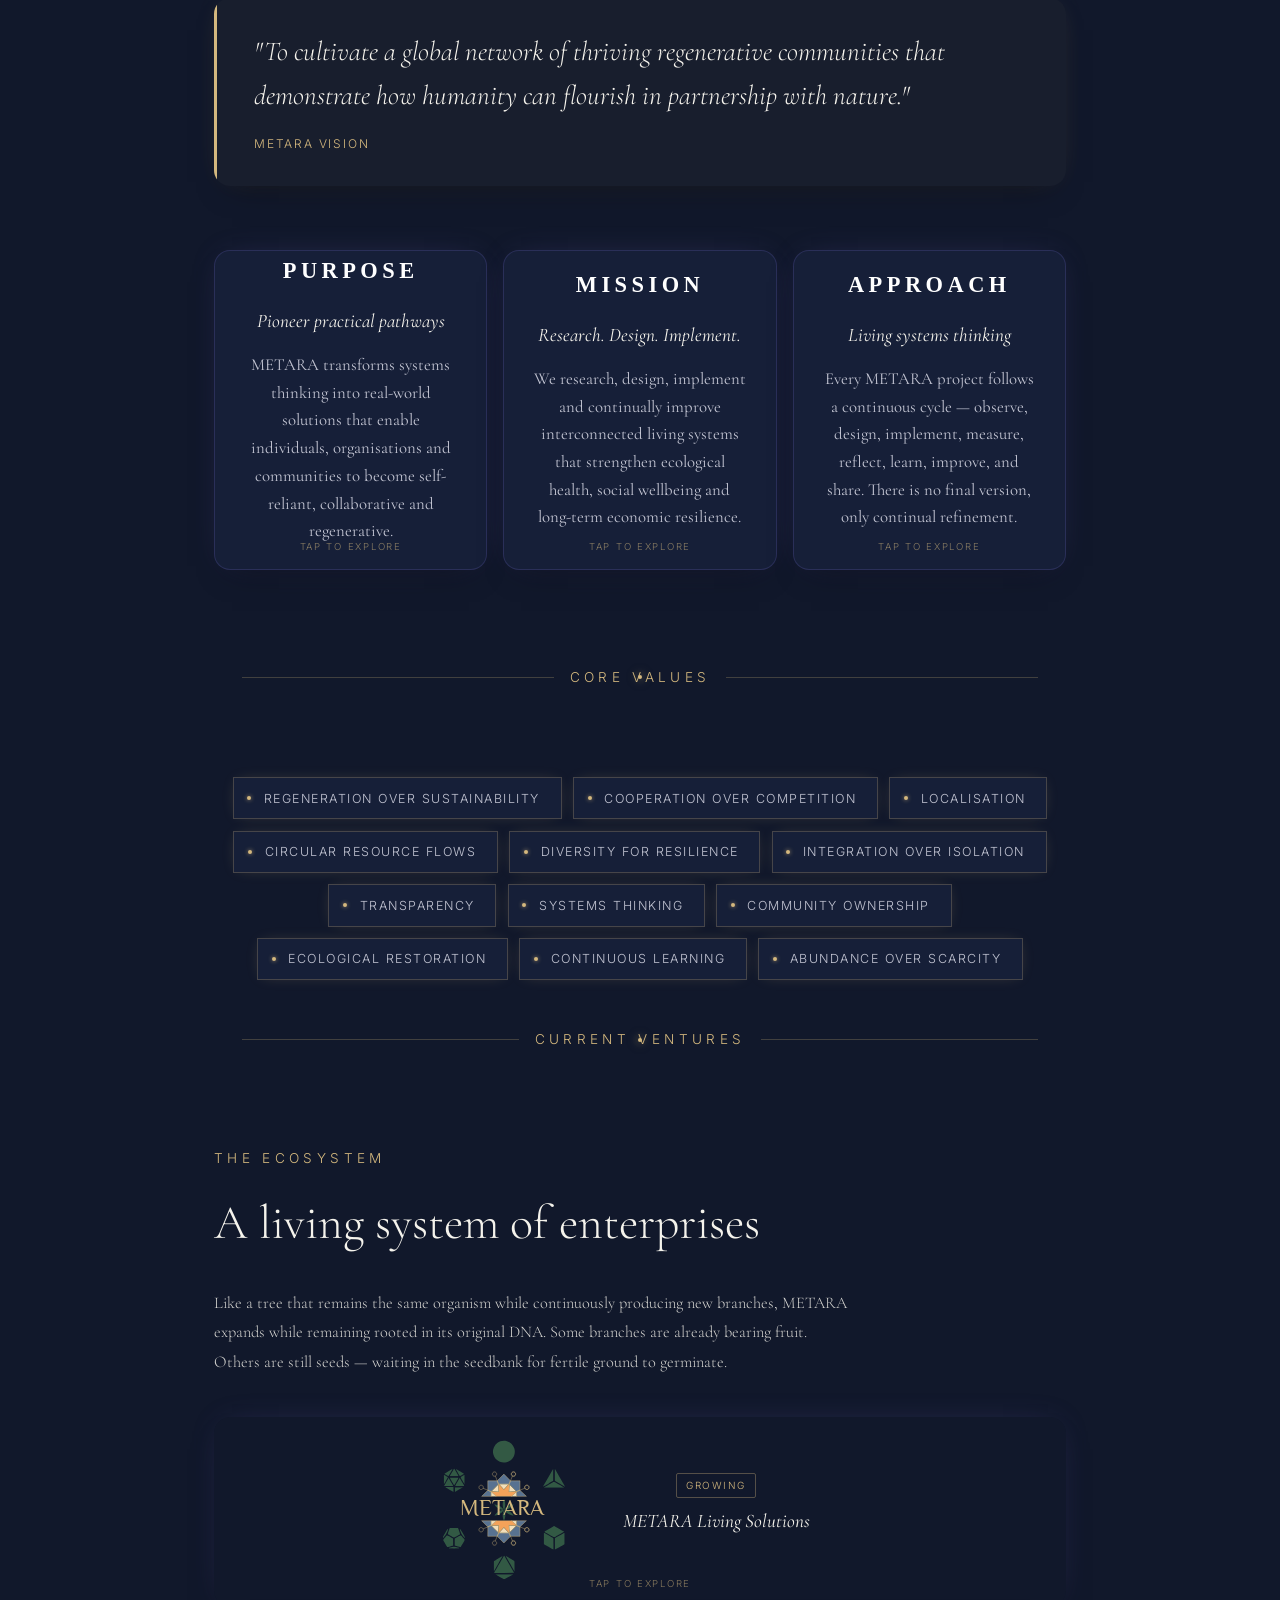
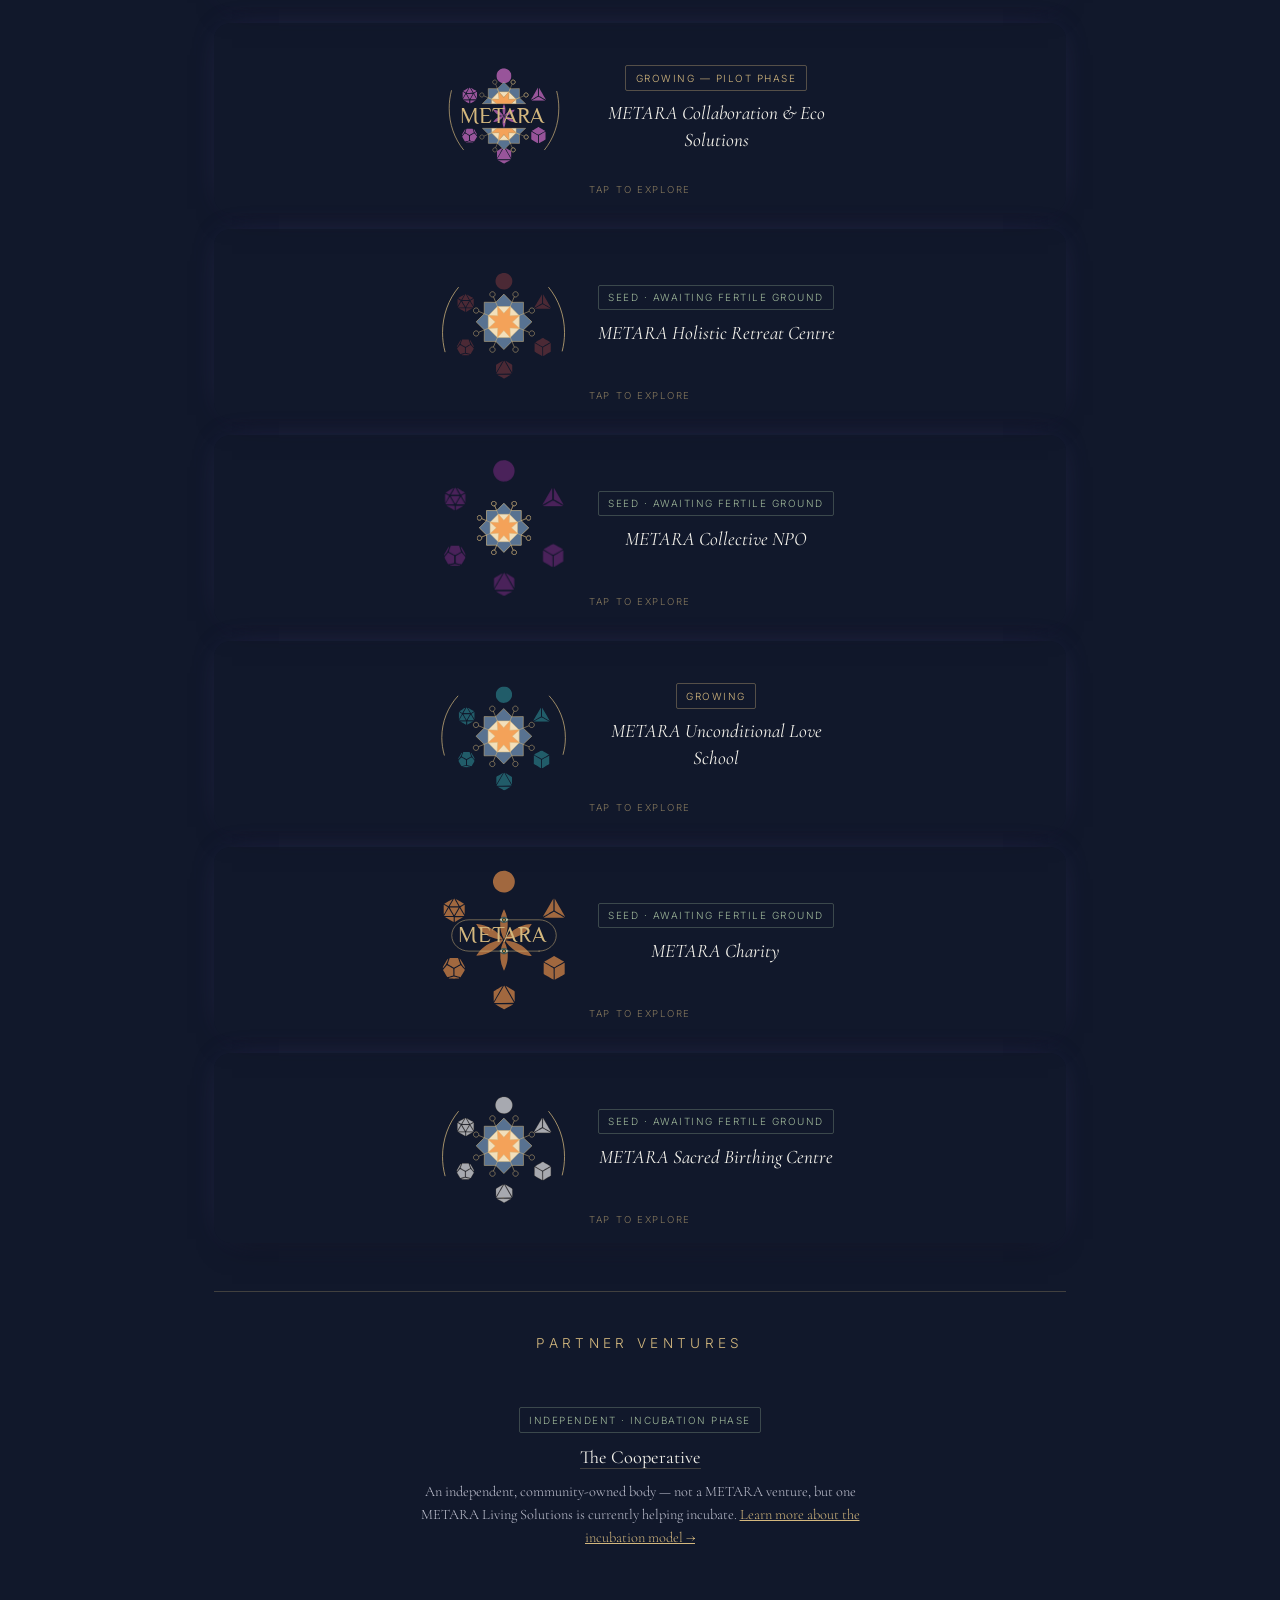
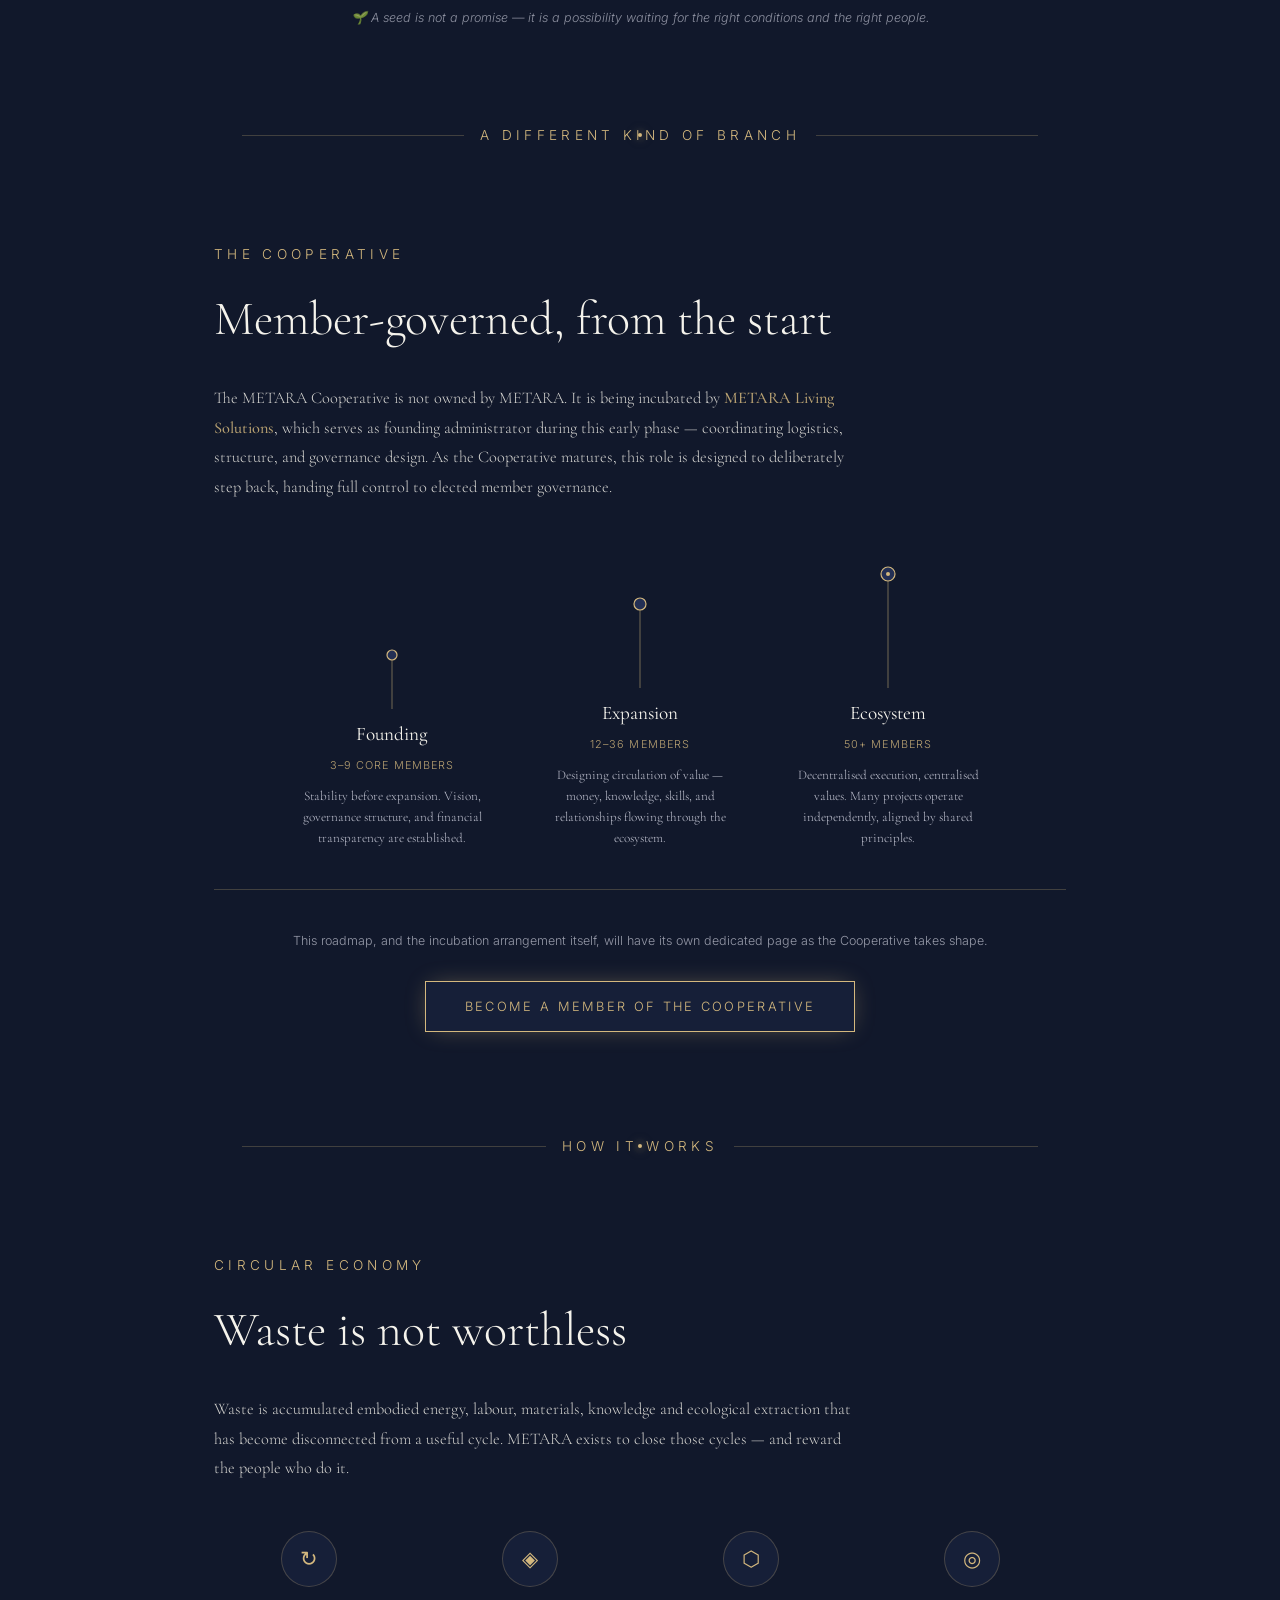
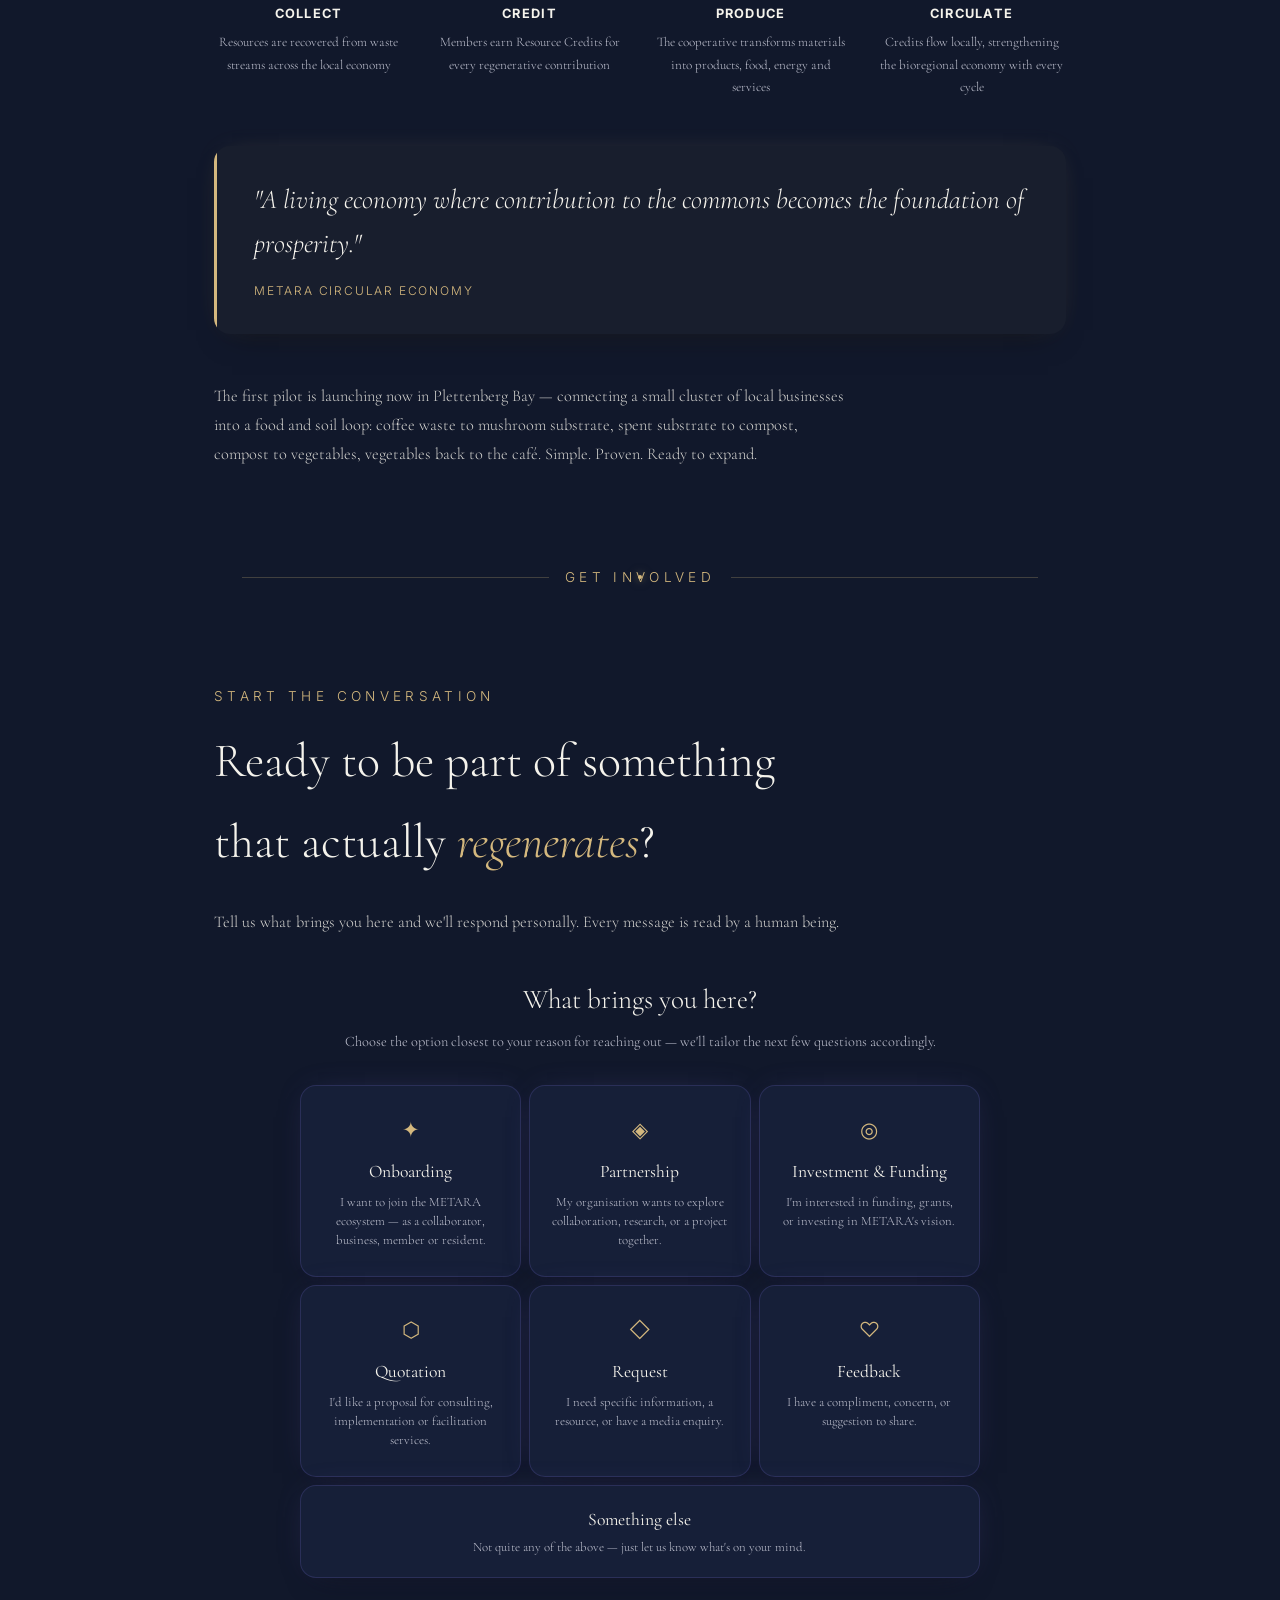
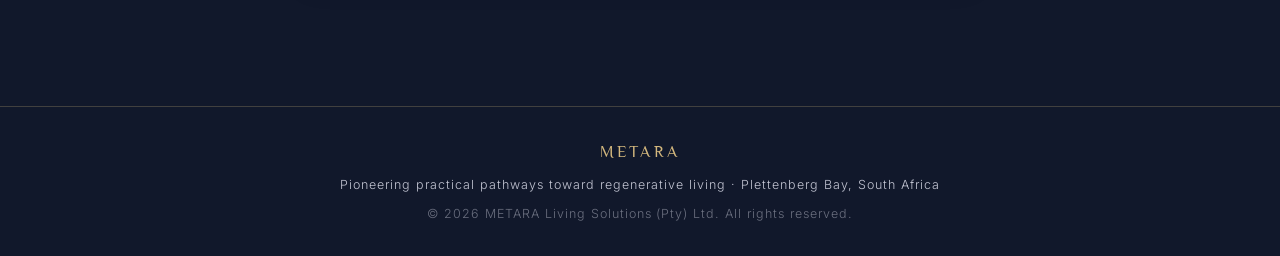
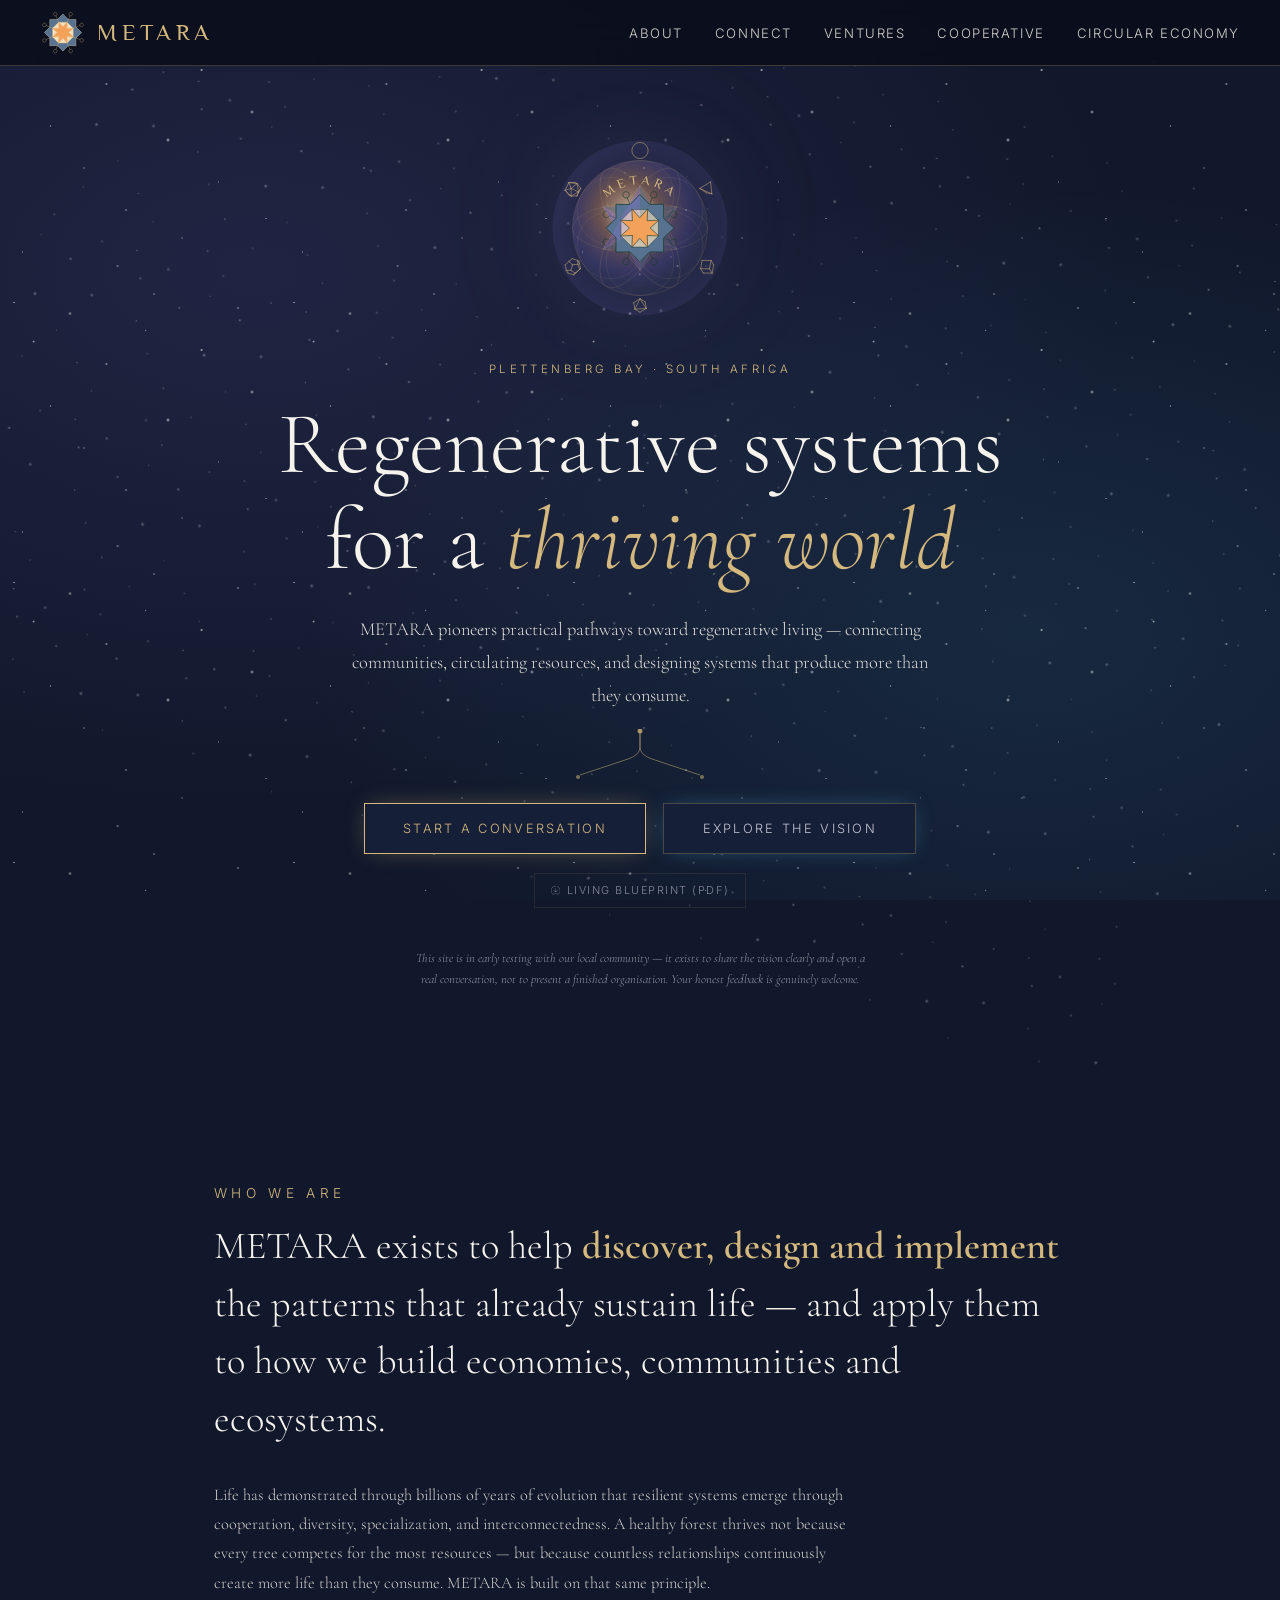
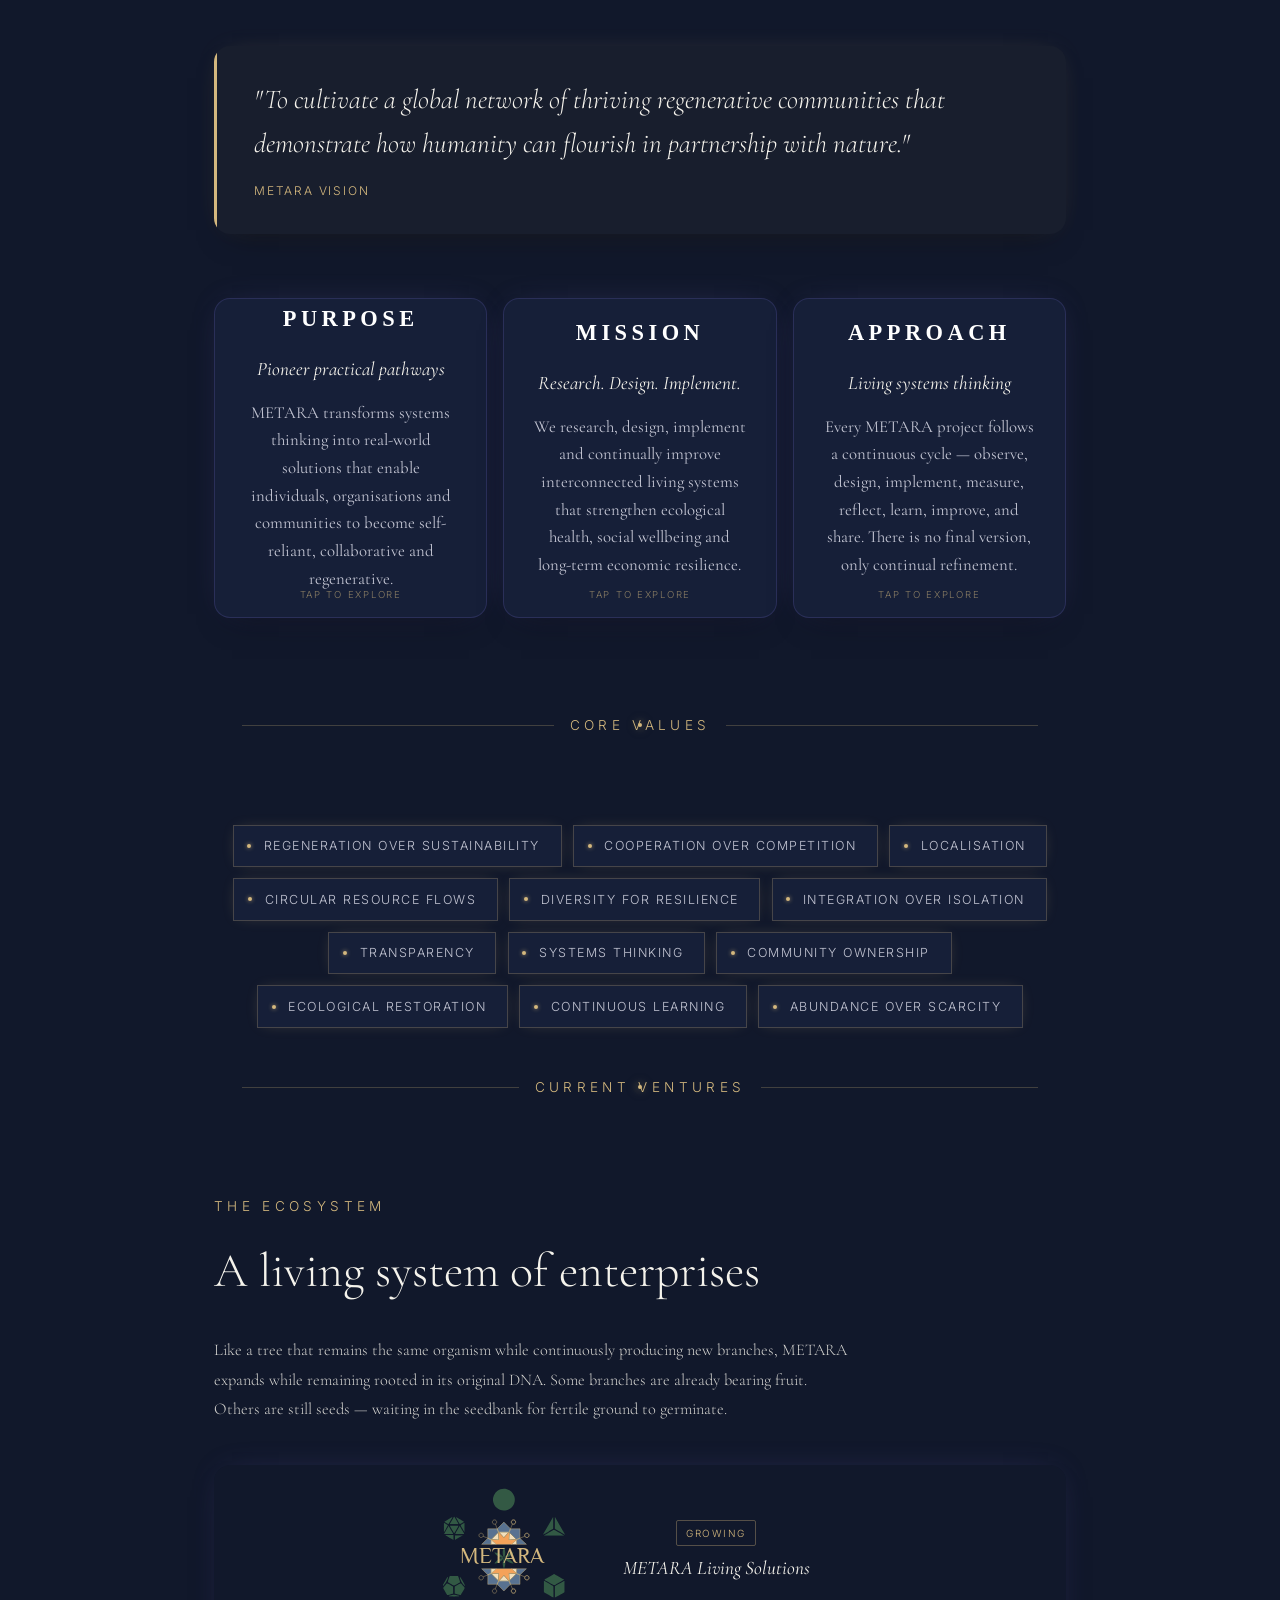
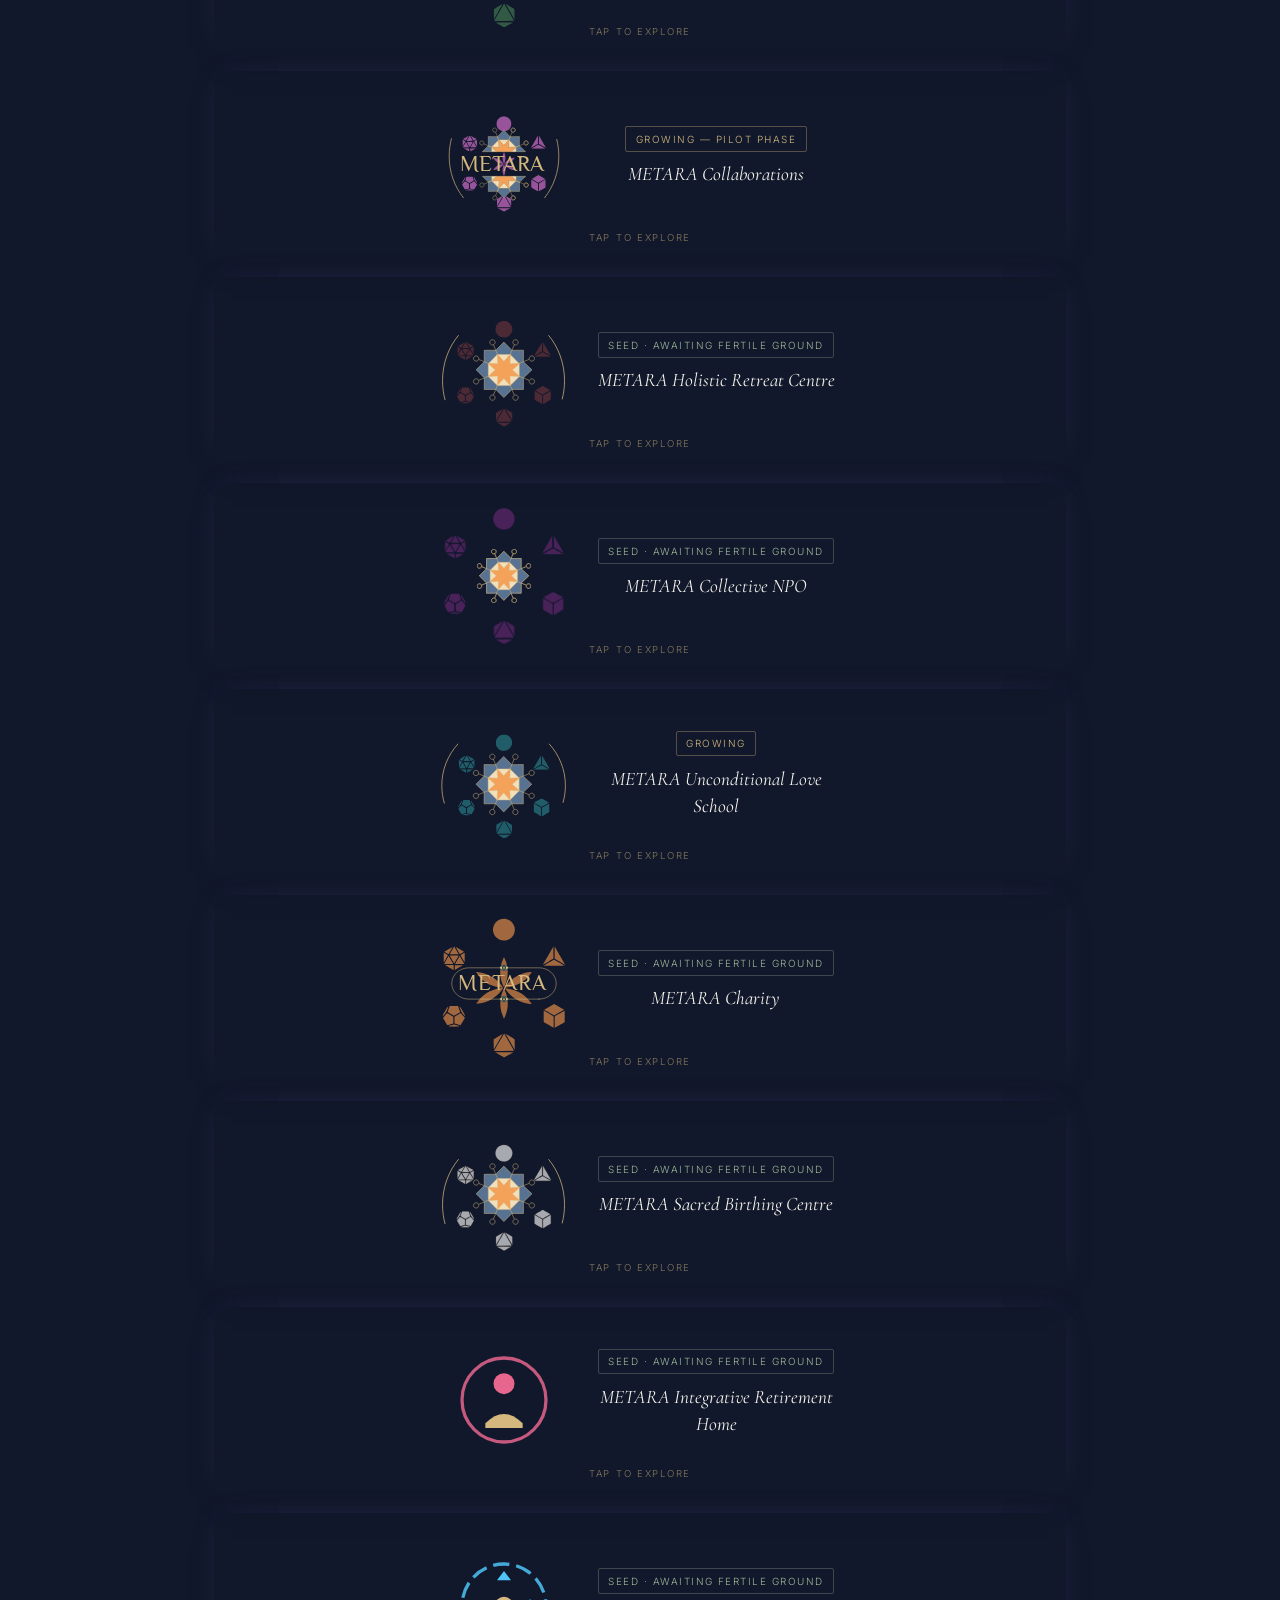
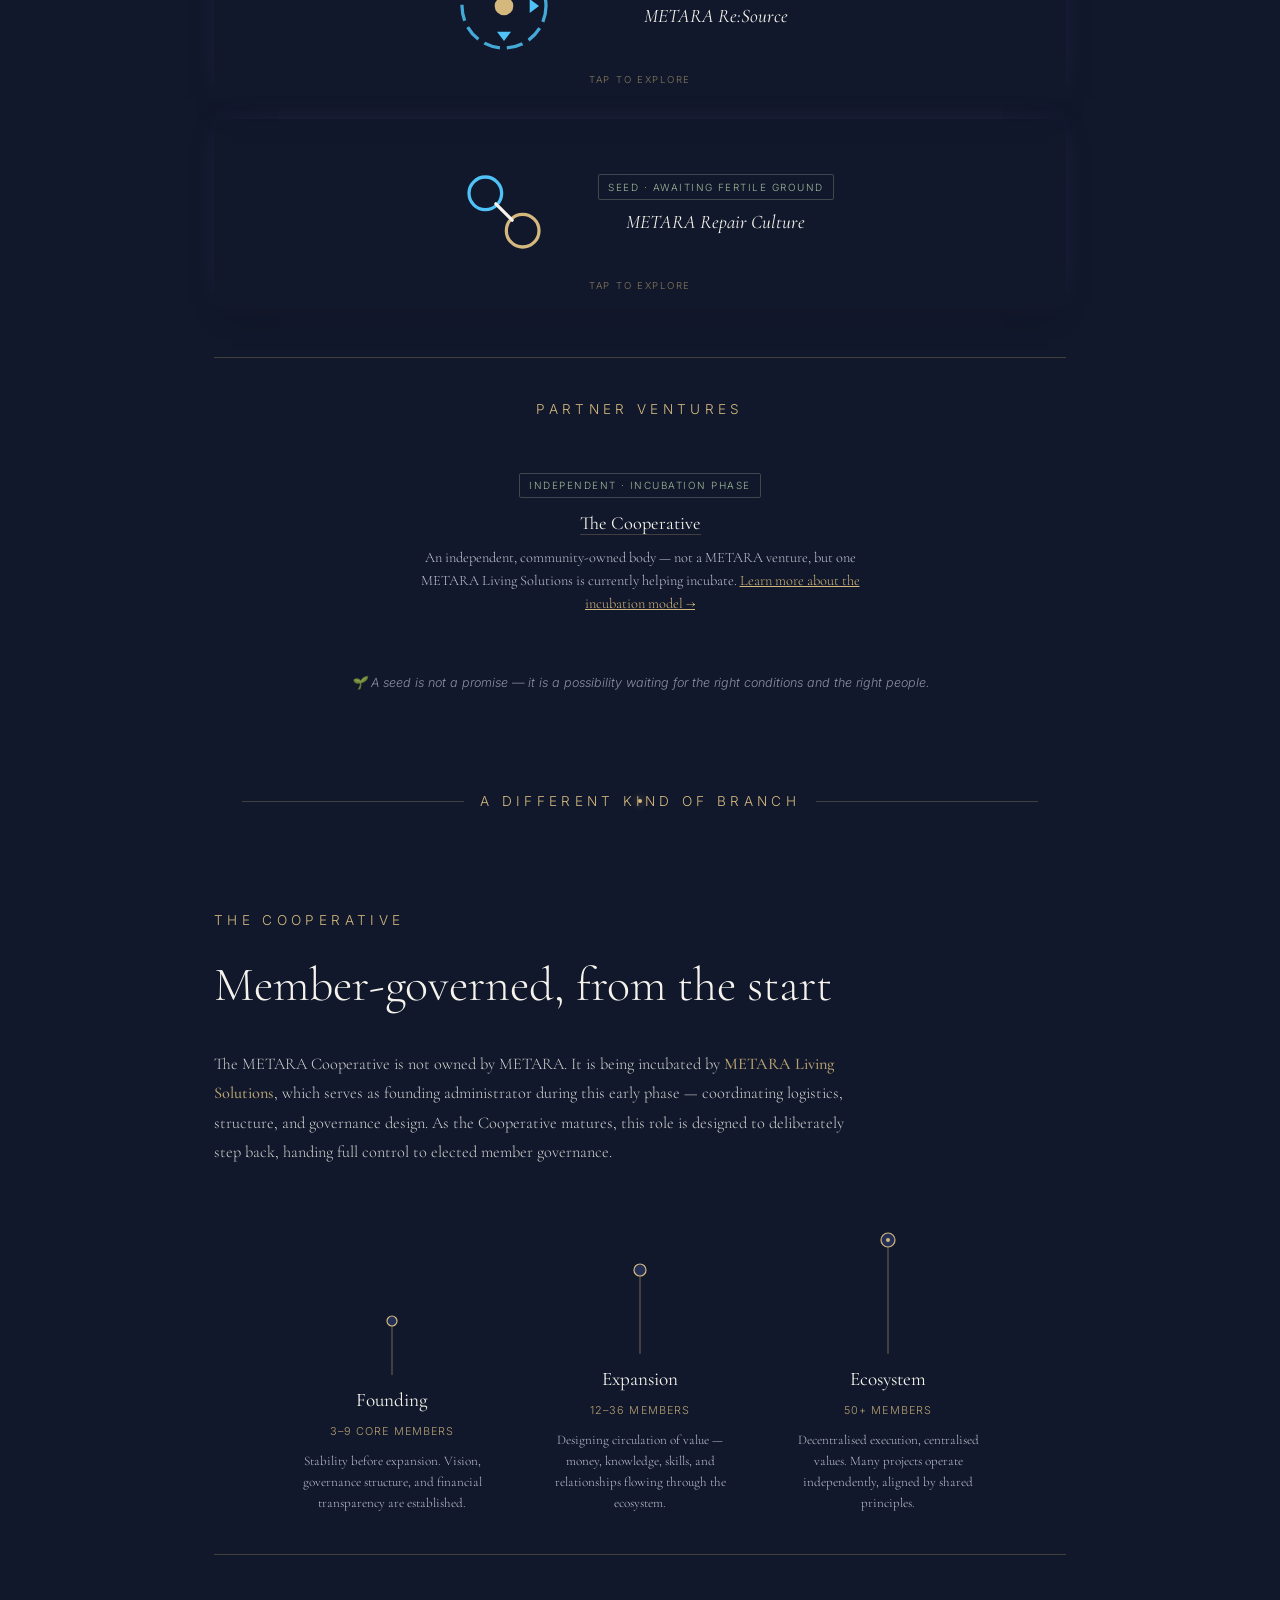
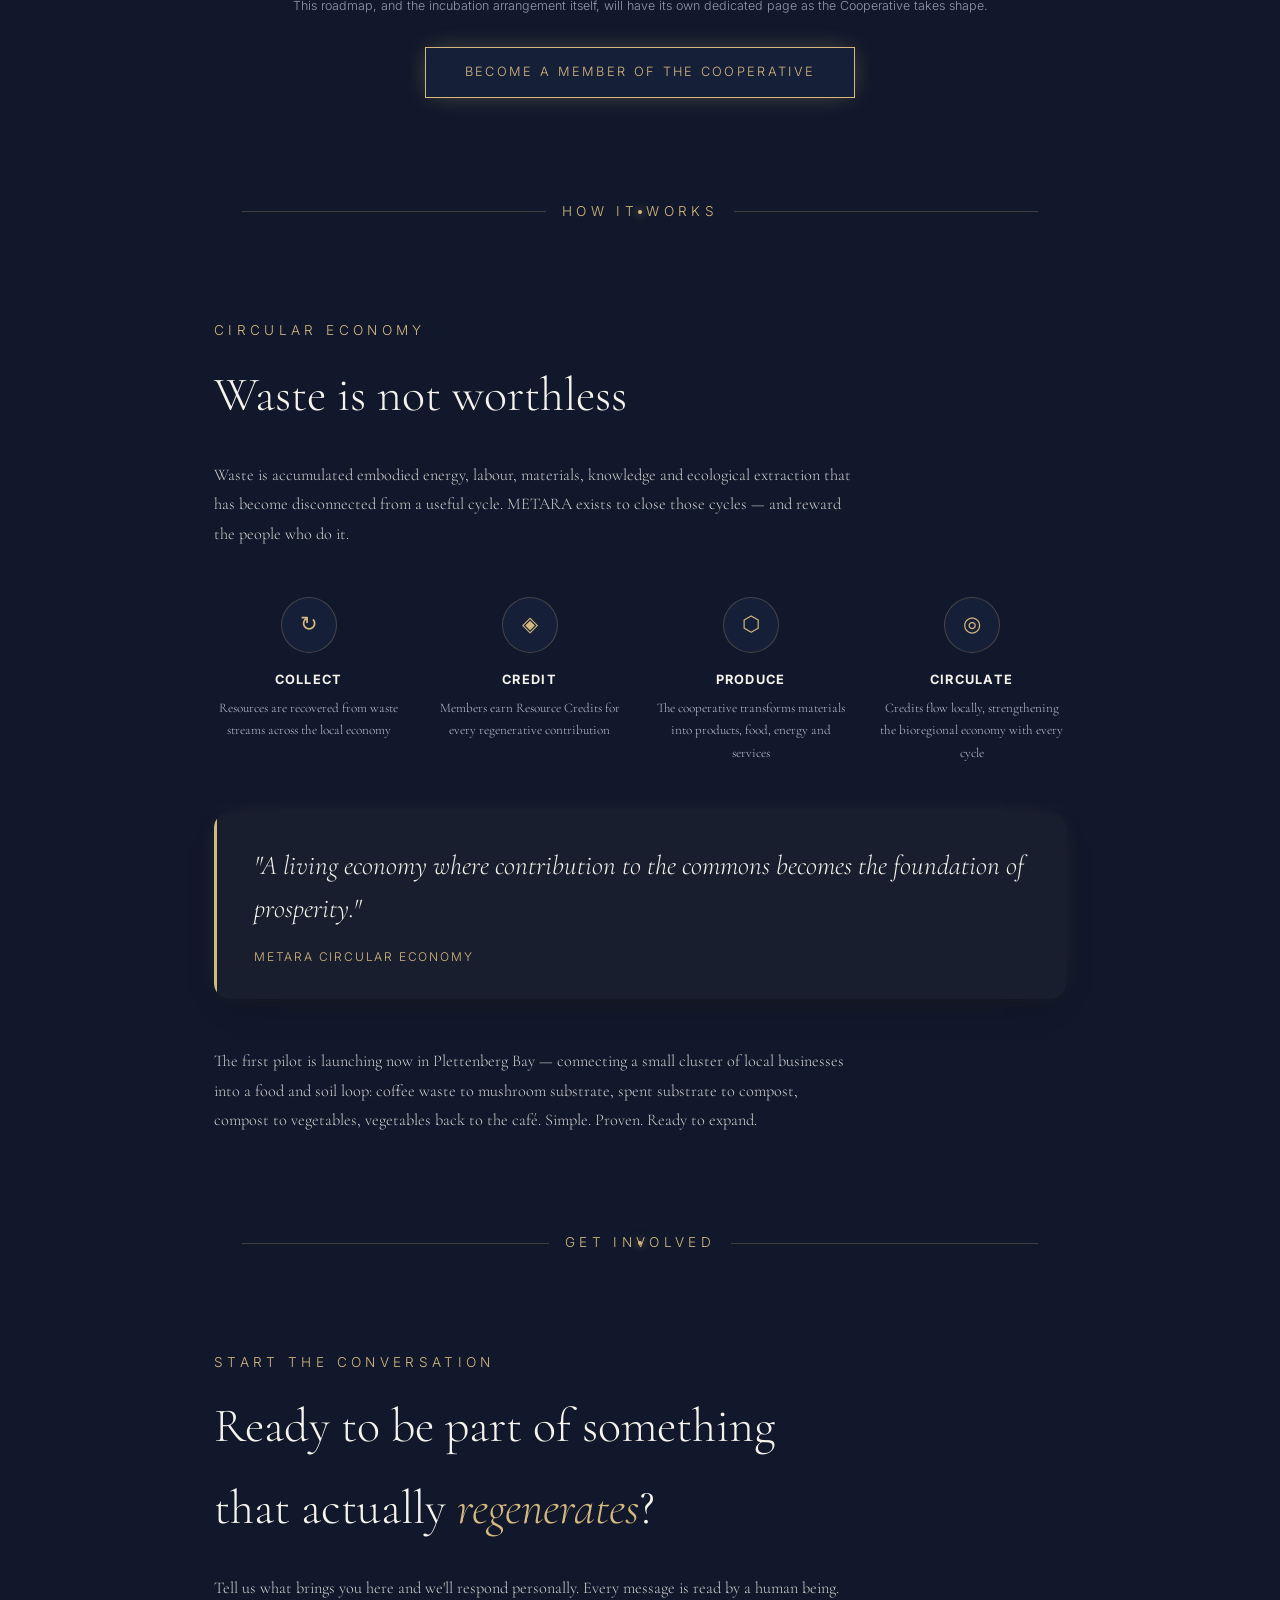
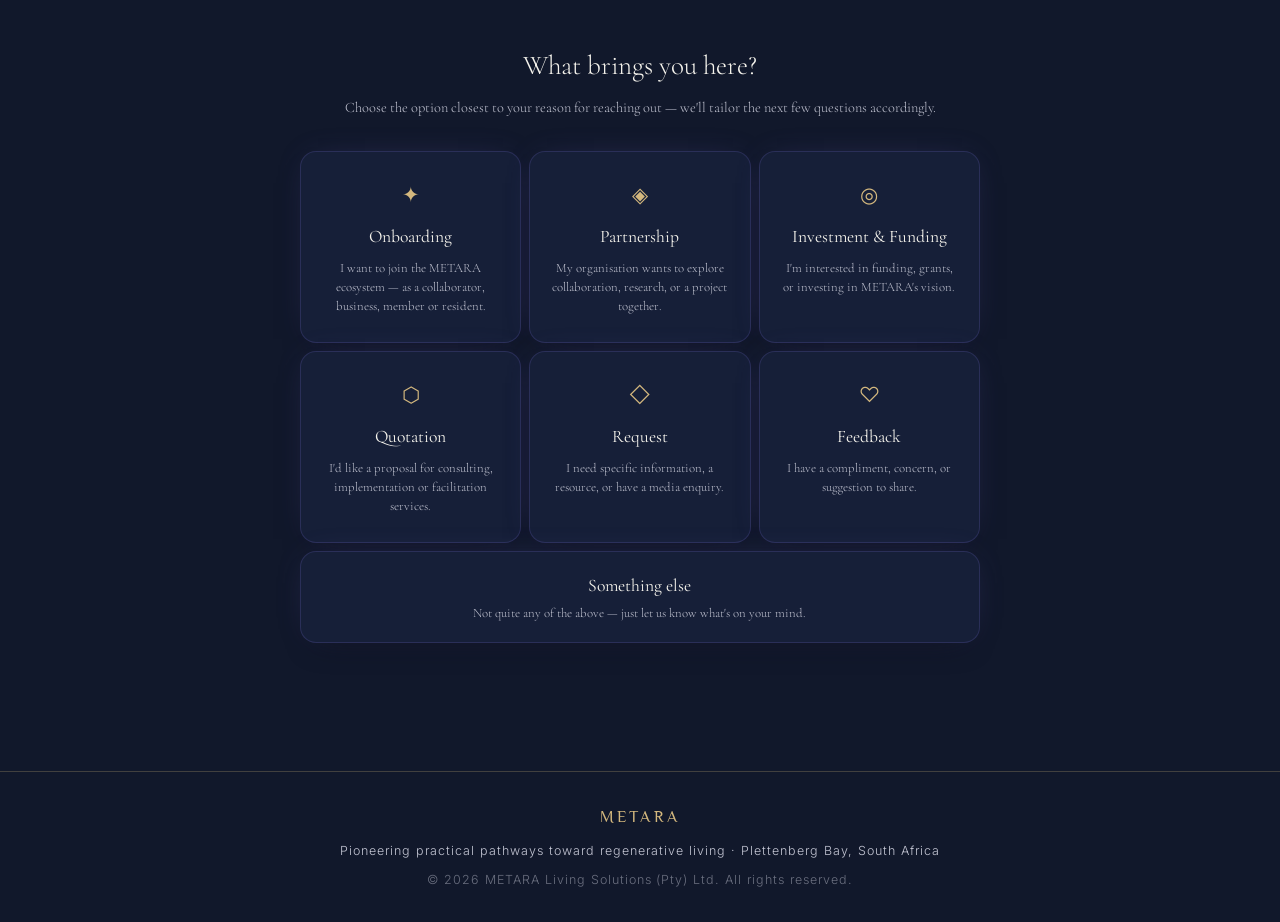
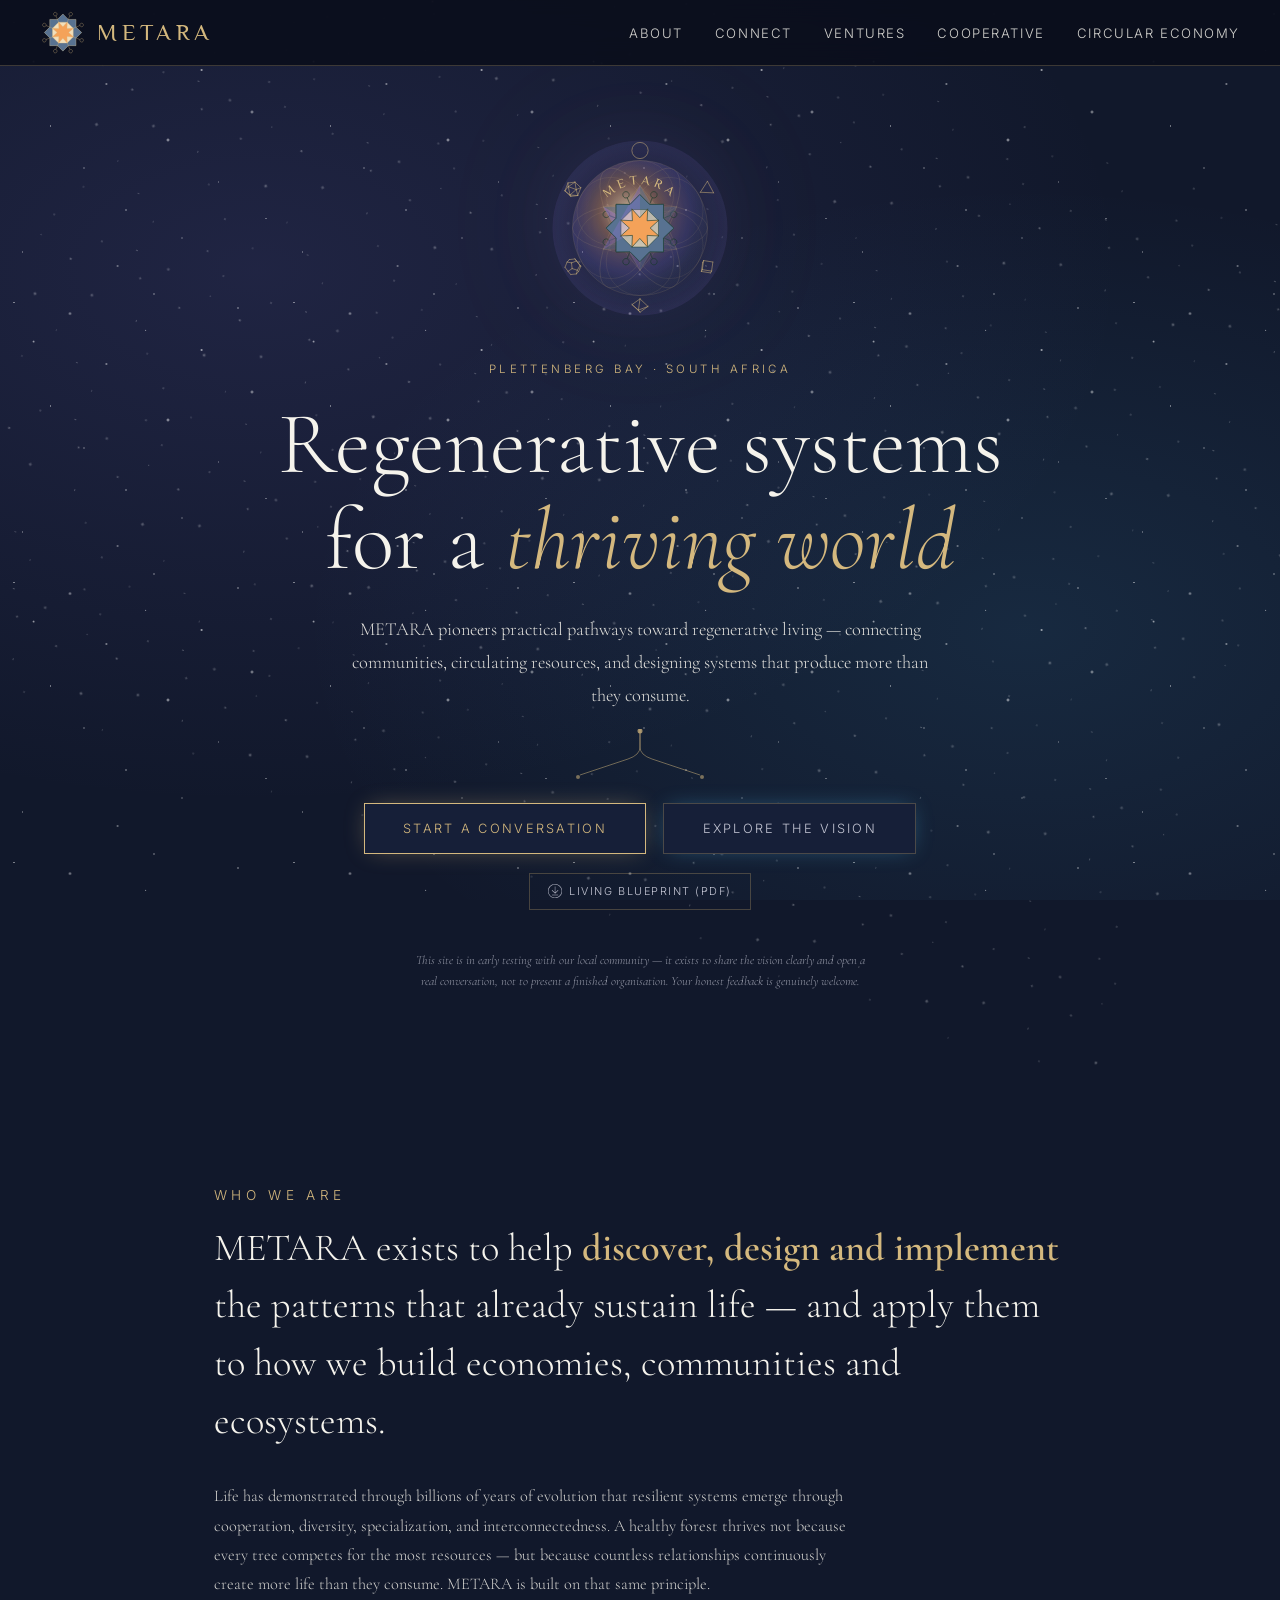
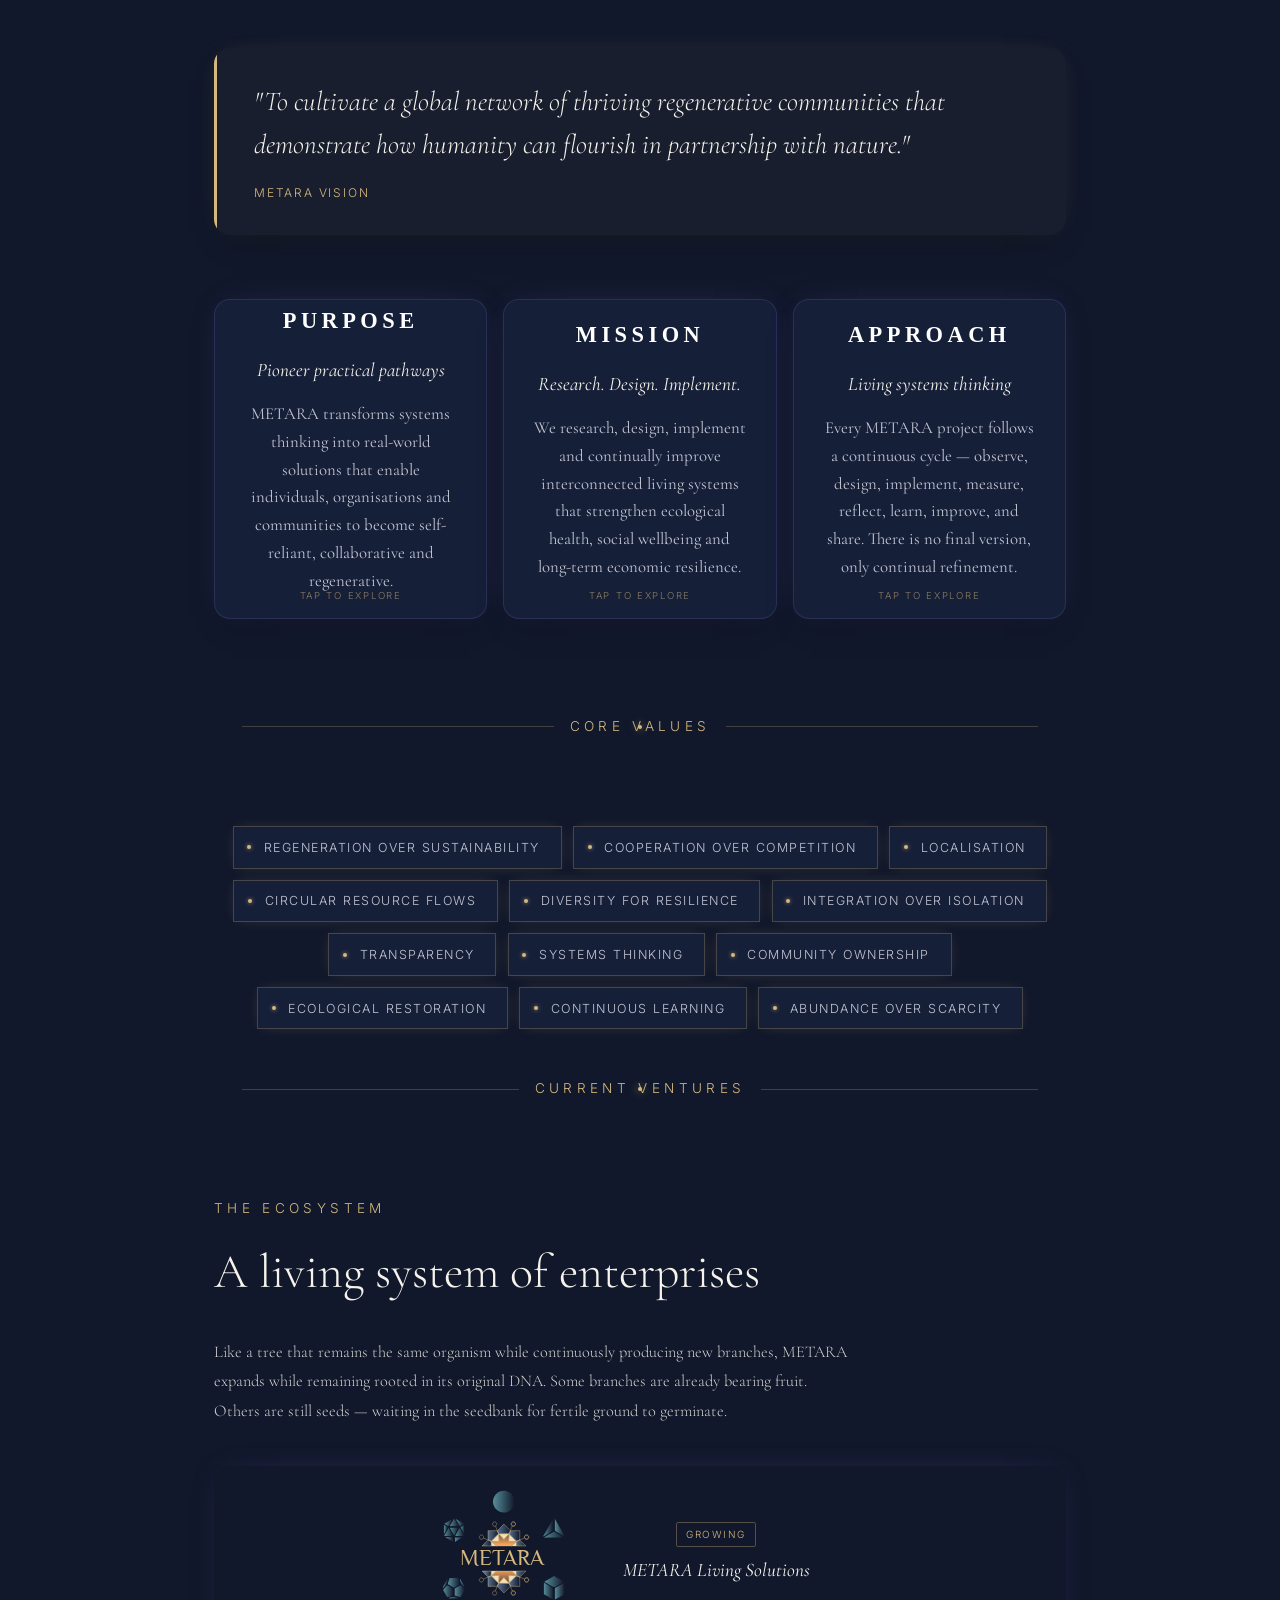
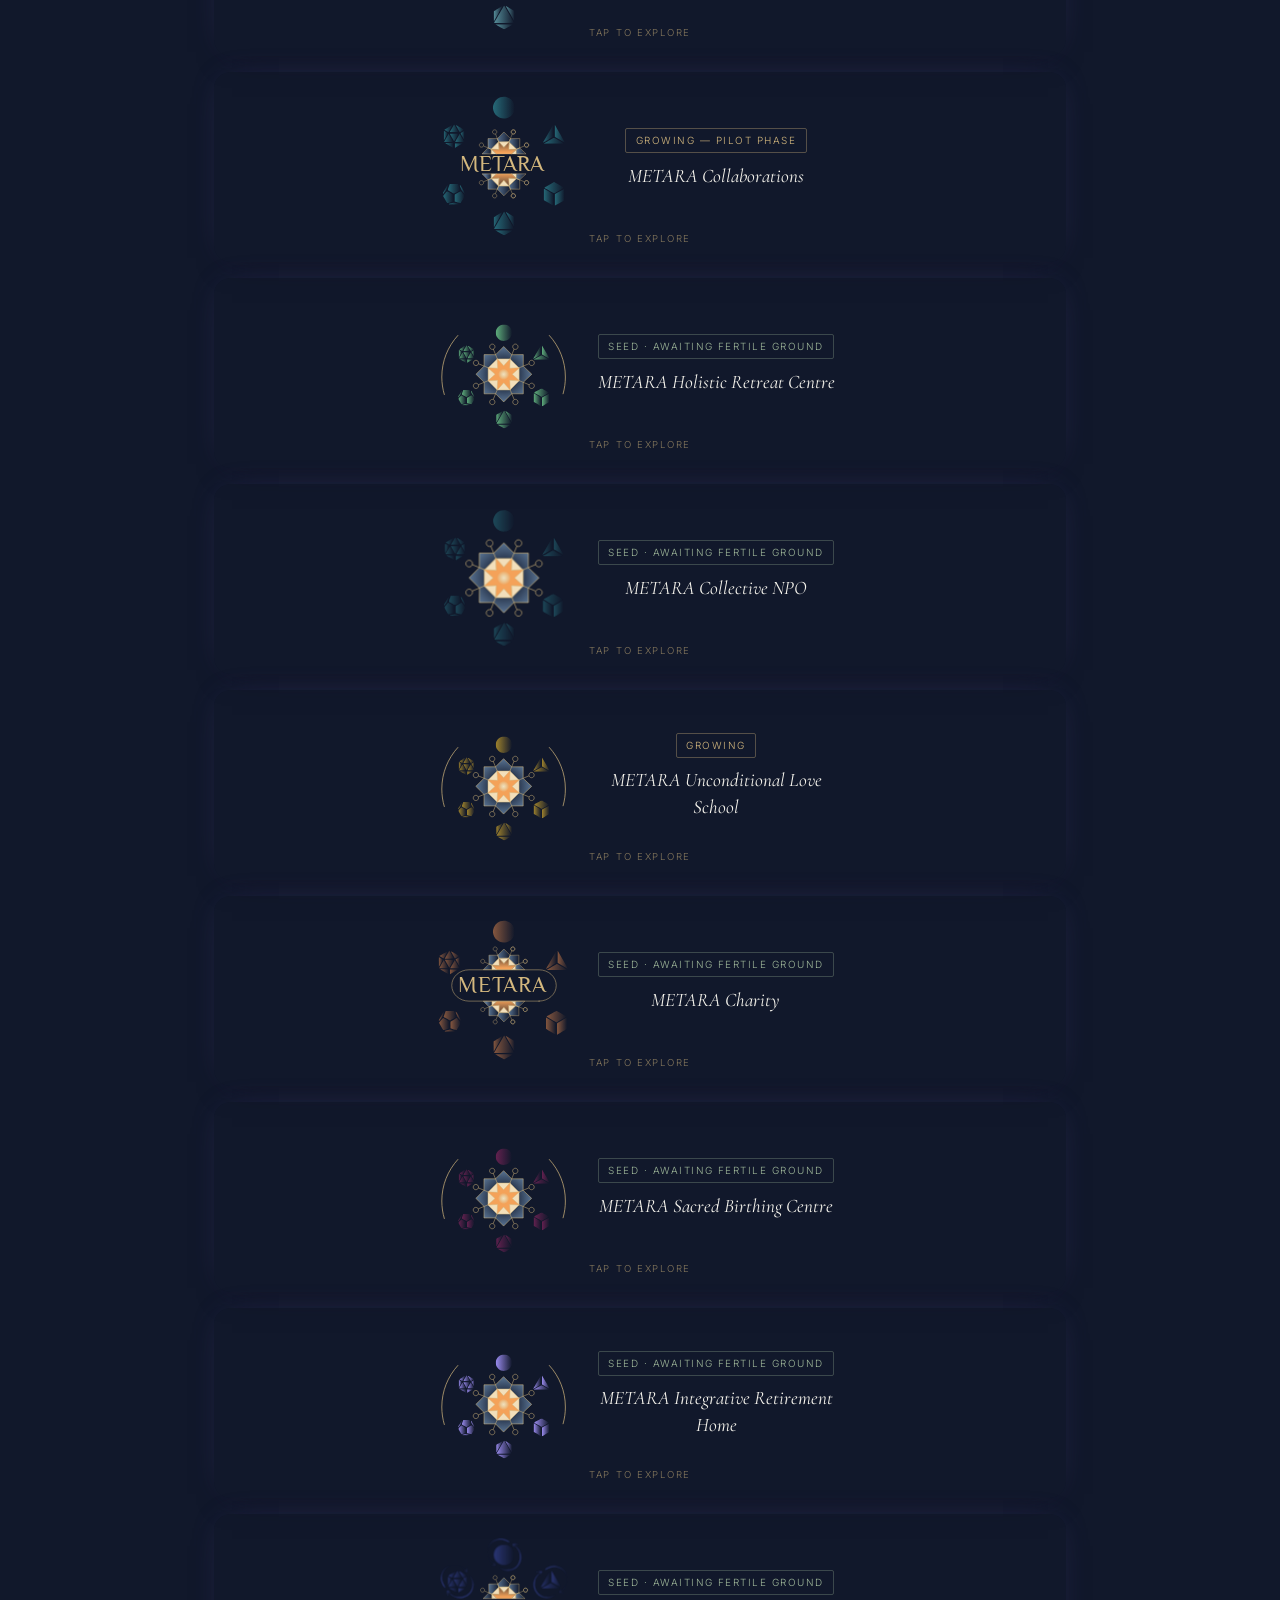
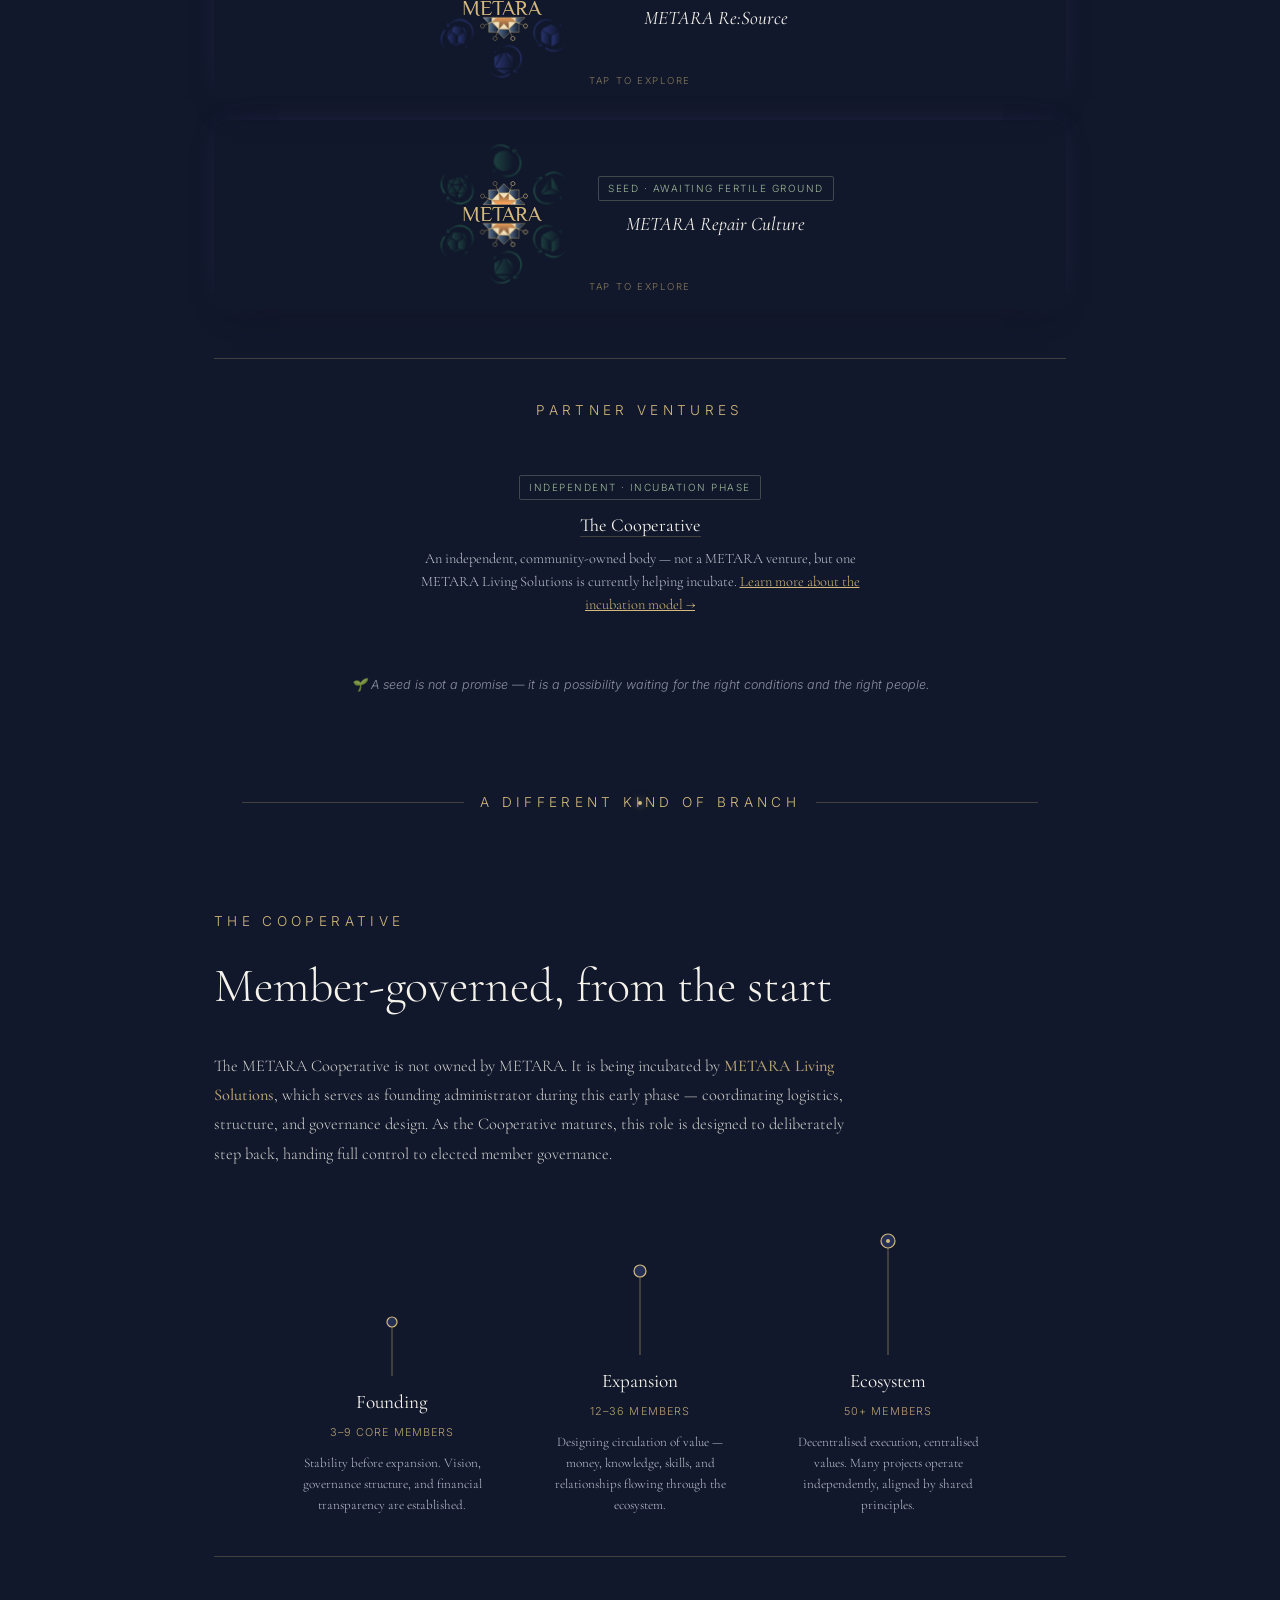
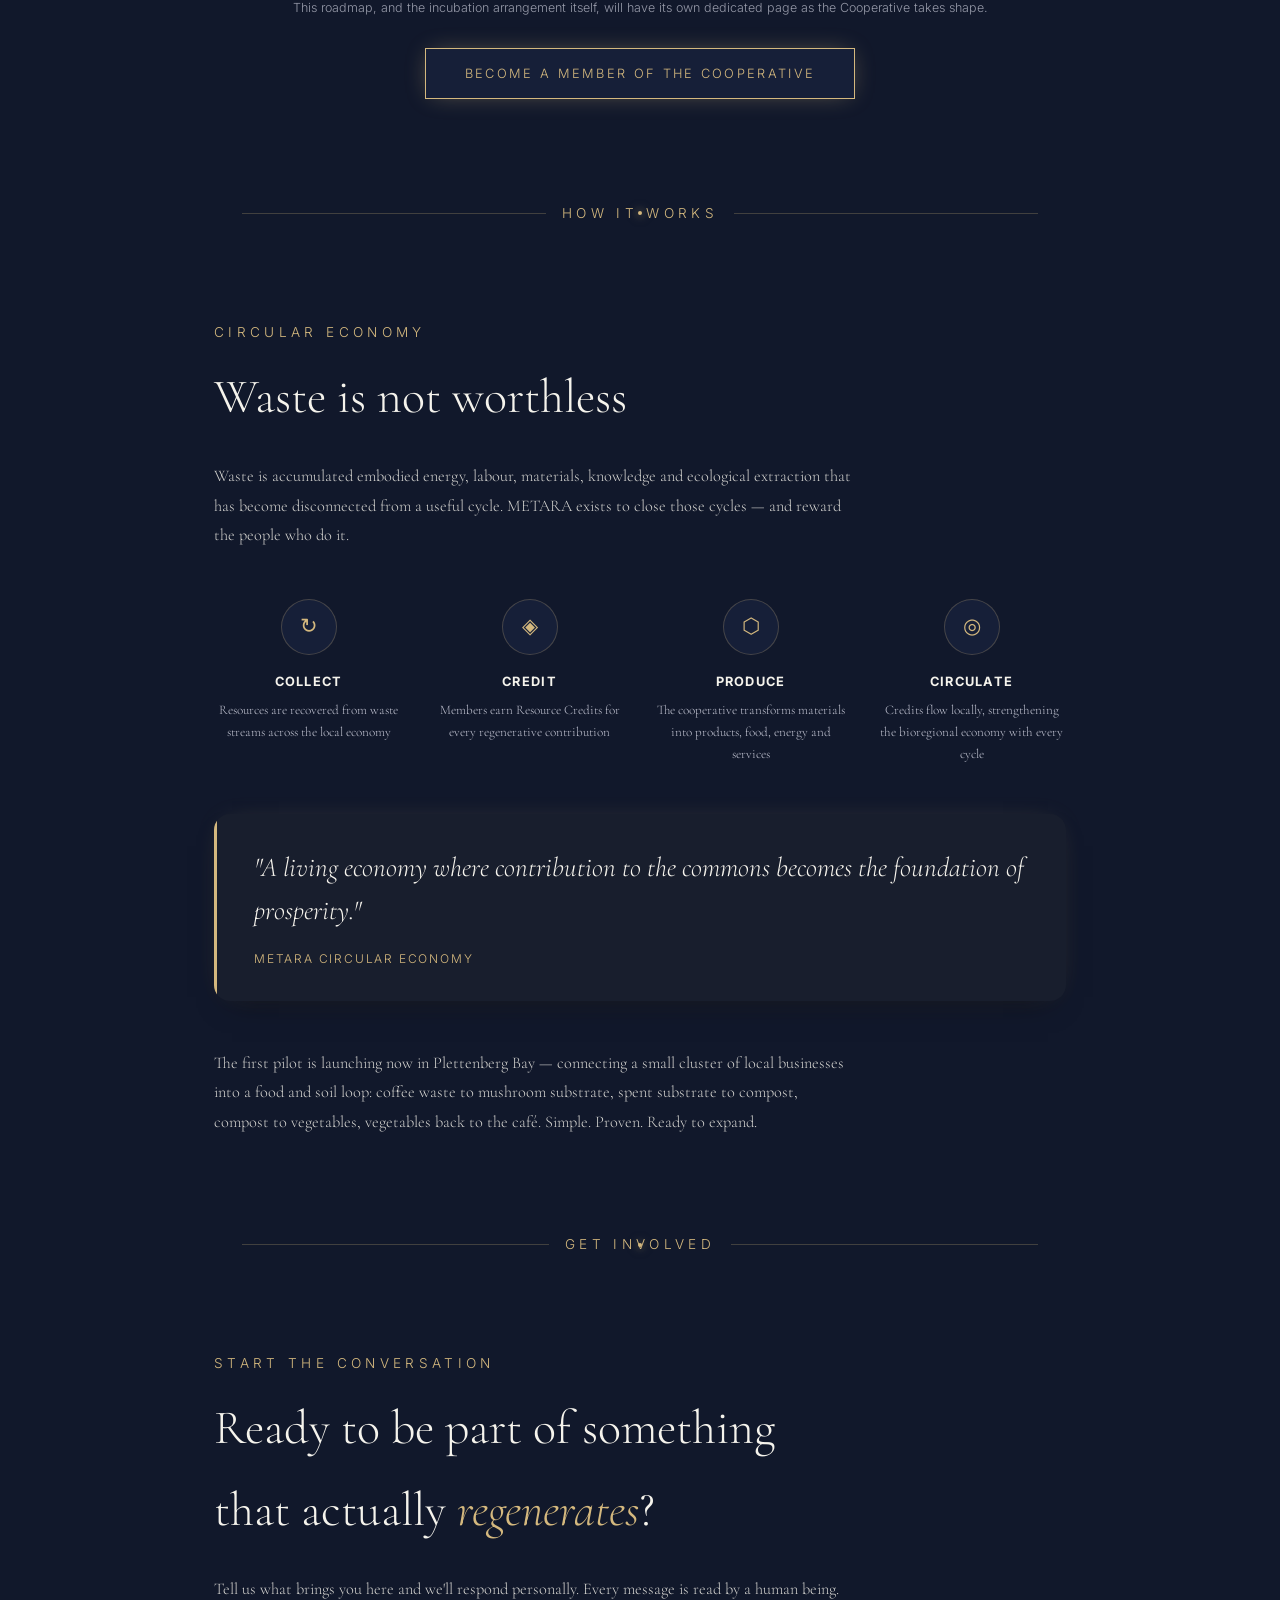
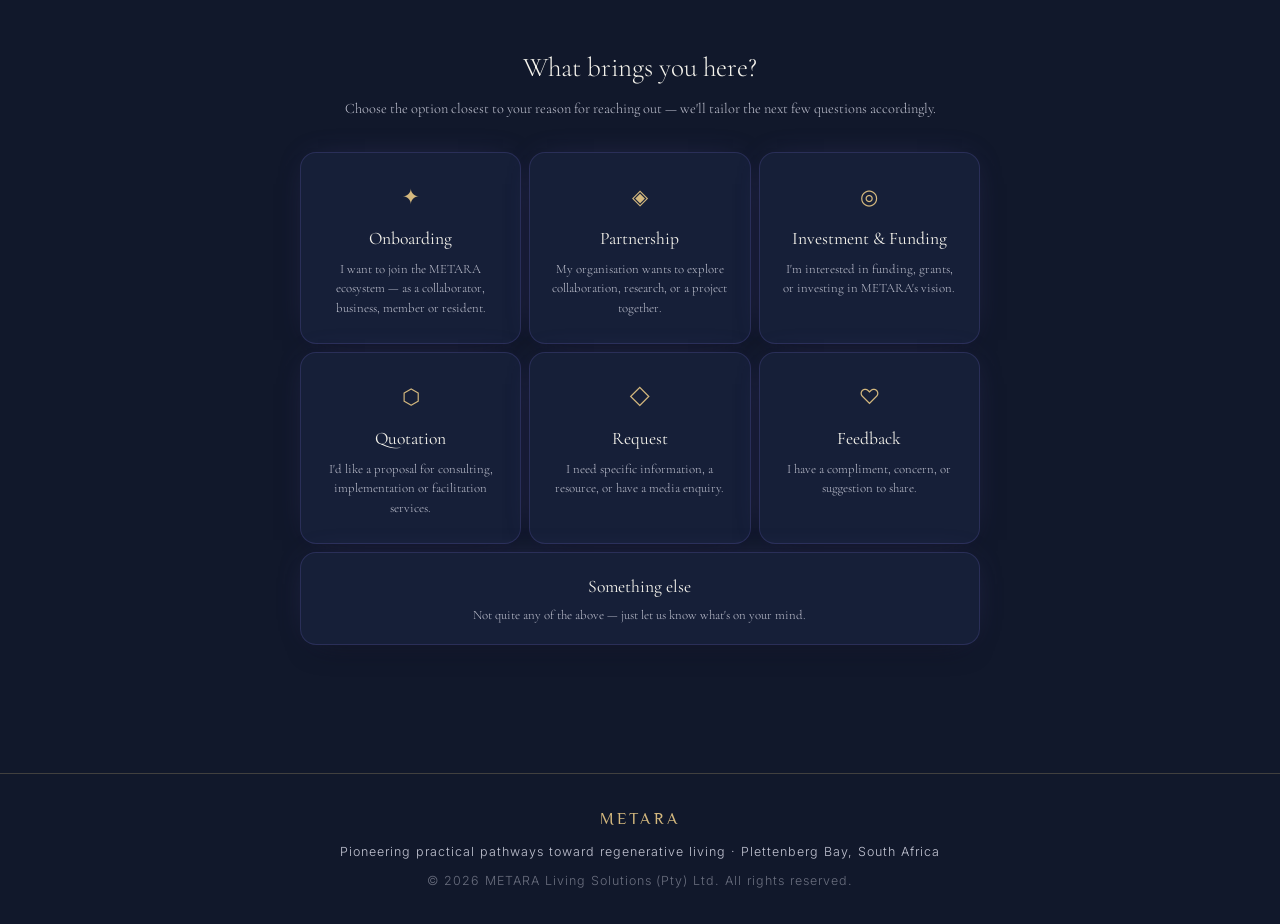
